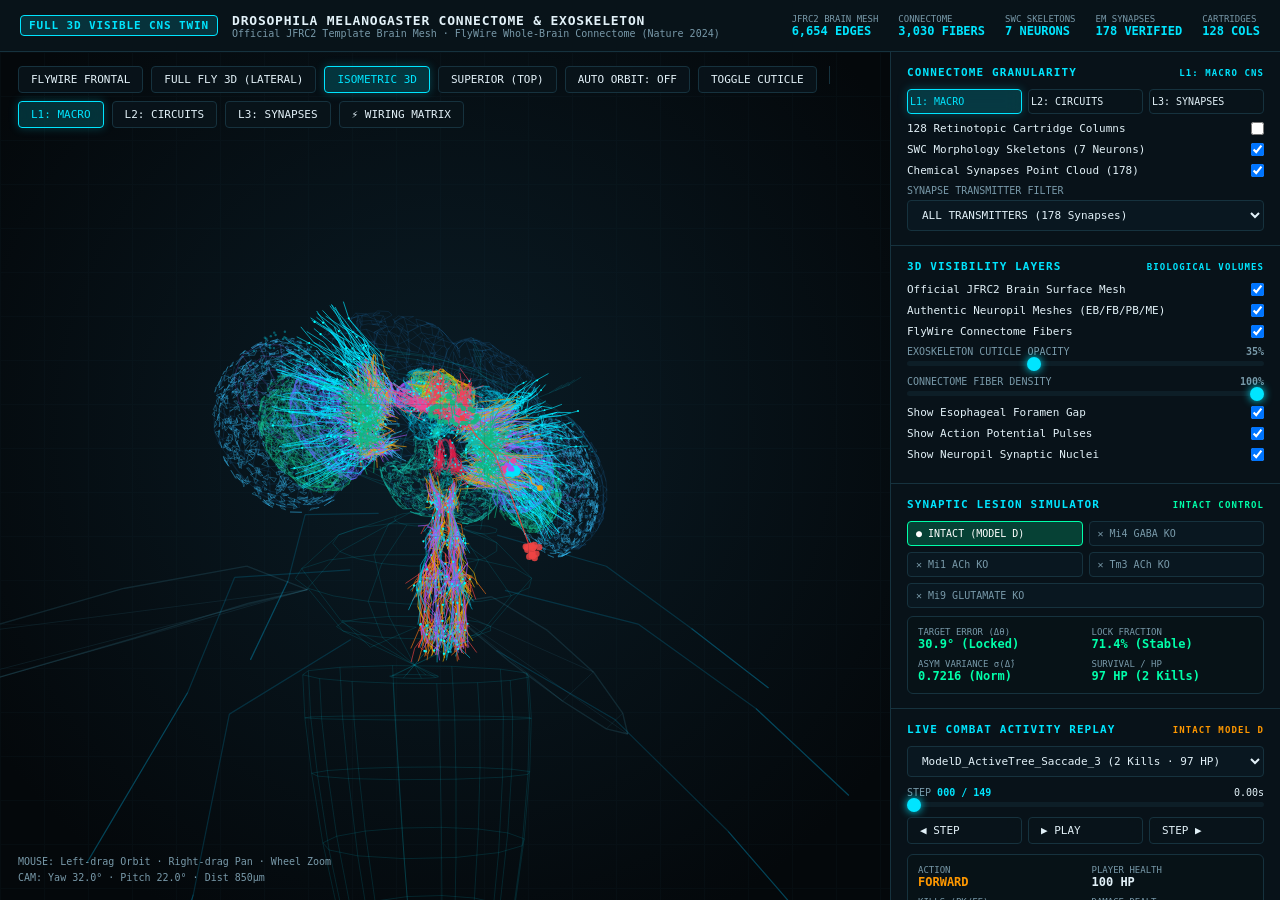
==== web/fly_3d_visible_nervous_system.html @ 482d0103 "feat: FlyDoom - Neuromorphic Drosophila Connectome Twin Playing DOOM - Closed-loop embodiment of an " ====
<!DOCTYPE html>
<html lang="en">
<head>
  <meta charset="UTF-8">
  <meta name="viewport" content="width=device-width, initial-scale=1.0">
  <title>Full 3D Visible Drosophila Nervous System & Connectome Twin</title>
  <style>
    :root {
      --bg: #050a0e;
      --panel-bg: rgba(9, 20, 27, 0.92);
      --border: #16323e;
      --border-glow: #245062;
      --cyan: #00e5ff;
      --cyan-dim: rgba(0, 229, 255, 0.15);
      --amber: #ff9800;
      --green: #00ffaa;
      --purple: #c084fc;
      --red: #ff3366;
      --text: #e2f1f8;
      --text-muted: #7899a9;
      --font-mono: ui-monospace, SFMono-Regular, Menlo, Monaco, Consolas, monospace;
    }
    * { box-sizing: border-box; margin: 0; padding: 0; user-select: none; }
    body {
      background: var(--bg);
      color: var(--text);
      font-family: var(--font-mono);
      overflow: hidden;
      width: 100vw;
      height: 100vh;
      display: flex;
      flex-direction: column;
    }

    header {
      height: 52px;
      background: #081319;
      border-bottom: 1px solid var(--border);
      display: flex;
      align-items: center;
      justify-content: space-between;
      padding: 0 20px;
      z-index: 30;
    }
    .title-group { display: flex; align-items: center; gap: 14px; }
    .badge {
      background: var(--cyan-dim);
      border: 1px solid var(--cyan);
      color: var(--cyan);
      padding: 3px 8px;
      border-radius: 4px;
      font-size: 11px;
      font-weight: 700;
      letter-spacing: 0.08em;
    }
    .title-text { font-size: 13px; font-weight: 700; letter-spacing: 0.06em; }
    .subtitle-text { font-size: 10px; color: var(--text-muted); }

    .header-chips { display: flex; gap: 20px; font-size: 11px; }
    .chip { display: flex; flex-direction: column; }
    .chip span { font-size: 9px; color: var(--text-muted); }
    .chip strong { font-size: 12px; color: var(--cyan); }

    #container {
      flex: 1;
      position: relative;
      display: flex;
      overflow: hidden;
    }

    #viewport {
      flex: 1;
      position: relative;
      background: radial-gradient(circle at 50% 45%, #0a1c26 0%, #04080b 85%);
    }
    canvas#renderCanvas {
      width: 100%;
      height: 100%;
      display: block;
      cursor: grab;
    }
    canvas#renderCanvas:active { cursor: grabbing; }

    .grid-overlay {
      position: absolute;
      inset: 0;
      pointer-events: none;
      background-image: linear-gradient(var(--border) 1px, transparent 1px),
                        linear-gradient(90deg, var(--border) 1px, transparent 1px);
      background-size: 44px 44px;
      opacity: 0.12;
    }

    .cam-toolbar {
      position: absolute;
      top: 14px;
      left: 18px;
      display: flex;
      flex-wrap: wrap;
      gap: 8px;
      z-index: 20;
    }
    .btn {
      background: var(--panel-bg);
      border: 1px solid var(--border);
      color: var(--text);
      font-family: var(--font-mono);
      font-size: 11px;
      padding: 6px 12px;
      border-radius: 4px;
      cursor: pointer;
      display: flex;
      align-items: center;
      gap: 6px;
      transition: all 0.15s ease;
      backdrop-filter: blur(8px);
    }
    .btn:hover { border-color: var(--cyan); color: var(--cyan); }
    .btn.active {
      background: rgba(0, 229, 255, 0.18);
      border-color: var(--cyan);
      color: var(--cyan);
      box-shadow: 0 0 10px rgba(0, 229, 255, 0.25);
    }

    .cam-coords {
      position: absolute;
      bottom: 14px;
      left: 18px;
      font-size: 10px;
      color: var(--text-muted);
      pointer-events: none;
      line-height: 1.6;
    }

    aside#sidebar {
      width: 390px;
      background: var(--panel-bg);
      border-left: 1px solid var(--border);
      display: flex;
      flex-direction: column;
      backdrop-filter: blur(16px);
      z-index: 25;
      overflow-y: auto;
    }

    .section {
      padding: 14px 16px;
      border-bottom: 1px solid var(--border);
    }
    .sec-title {
      font-size: 11px;
      font-weight: 700;
      color: var(--cyan);
      letter-spacing: 0.1em;
      margin-bottom: 10px;
      display: flex;
      justify-content: space-between;
      align-items: center;
    }

    .layer-row {
      display: flex;
      align-items: center;
      justify-content: space-between;
      margin-bottom: 8px;
      font-size: 11px;
    }
    .slider-row {
      display: flex;
      flex-direction: column;
      gap: 4px;
      margin-bottom: 10px;
      font-size: 11px;
    }
    .slider-row label { display: flex; justify-content: space-between; color: var(--text-muted); font-size: 10px; }
    input[type=range] {
      width: 100%;
      height: 5px;
      -webkit-appearance: none;
      background: #0d1e27;
      border-radius: 3px;
      outline: none;
    }
    input[type=range]::-webkit-slider-thumb {
      -webkit-appearance: none;
      width: 14px;
      height: 14px;
      border-radius: 50%;
      background: var(--cyan);
      box-shadow: 0 0 8px var(--cyan);
      cursor: pointer;
    }

    .select {
      width: 100%;
      background: #091720;
      border: 1px solid var(--border);
      color: var(--text);
      padding: 7px 10px;
      font-family: var(--font-mono);
      font-size: 11px;
      border-radius: 4px;
      outline: none;
      margin-bottom: 10px;
    }

    .telem-grid {
      background: #071217;
      border: 1px solid var(--border);
      border-radius: 6px;
      padding: 10px;
      display: grid;
      grid-template-columns: 1fr 1fr;
      gap: 8px 12px;
      margin-top: 10px;
      font-size: 11px;
    }
    .telem-box { display: flex; flex-direction: column; }
    .telem-box span { font-size: 9px; color: var(--text-muted); }
    .telem-box strong { font-size: 12px; color: var(--text); }
    .telem-box strong.action { color: var(--amber); }
    .telem-box strong.lock { color: var(--green); }

    .btn-row { display: flex; gap: 6px; margin-top: 8px; }

    .stim-grid {
      display: grid;
      grid-template-columns: 1fr 1fr;
      gap: 6px;
      margin-top: 6px;
    }
    .stim-btn {
      background: #091720;
      border: 1px solid var(--border);
      color: var(--text);
      font-family: var(--font-mono);
      font-size: 10px;
      padding: 8px 6px;
      border-radius: 4px;
      cursor: pointer;
      text-align: left;
      transition: all 0.15s;
    }
    .stim-btn:hover { border-color: var(--amber); color: var(--amber); background: rgba(255,152,0,0.1); }

    .insp-box {
      background: #071217;
      border: 1px solid var(--border);
      border-radius: 6px;
      padding: 10px;
      font-size: 11px;
    }
    .insp-line { display: flex; justify-content: space-between; margin-bottom: 4px; }
    .insp-line span { color: var(--text-muted); }
    .insp-line b { color: var(--cyan); }

    .lesion-grid {
      display: grid;
      grid-template-columns: 1fr 1fr;
      gap: 6px;
      margin-top: 6px;
      margin-bottom: 8px;
    }
    .lesion-btn {
      background: #091720;
      border: 1px solid var(--border);
      color: var(--text-muted);
      font-family: var(--font-mono);
      font-size: 10px;
      padding: 6px 8px;
      border-radius: 4px;
      cursor: pointer;
      text-align: left;
      transition: all 0.15s;
    }
    .lesion-btn:hover { border-color: var(--cyan); color: var(--text); }
    .lesion-btn.active {
      border-color: #ff1744;
      color: #fff;
      background: rgba(255, 23, 68, 0.2);
    }
    .lesion-btn.active-intact {
      border-color: #00ffaa;
      color: #fff;
      background: rgba(0, 255, 170, 0.2);
    }

    .vm-legend {
      position: absolute;
      bottom: 45px;
      left: 20px;
      background: rgba(4, 10, 14, 0.92);
      border: 1px solid var(--border);
      border-radius: 6px;
      padding: 8px 12px;
      font-size: 9px;
      display: flex;
      flex-direction: column;
      gap: 5px;
      z-index: 20;
      pointer-events: none;
      box-shadow: 0 4px 16px rgba(0,0,0,0.6);
    }
    .vm-bar {
      width: 190px;
      height: 8px;
      border-radius: 4px;
      background: linear-gradient(to right, #7c3aed, #06b6d4, #f59e0b, #ef4444);
    }
    .vm-labels {
      display: flex;
      justify-content: space-between;
      color: var(--text-muted);
      font-size: 8px;
    }

    #tooltip {
      position: absolute;
      background: rgba(4, 10, 14, 0.95);
      border: 1px solid var(--cyan);
      padding: 6px 10px;
      border-radius: 4px;
      font-size: 10px;
      pointer-events: none;
      display: none;
      z-index: 100;
      box-shadow: 0 4px 16px rgba(0,0,0,0.7);
    }

    /* Connectome Wiring Matrix Modal */
    .wiring-modal {
      position: absolute;
      top: 50%;
      left: 50%;
      transform: translate(-50%, -50%);
      width: min(840px, 94vw);
      max-height: 88vh;
      background: rgba(6, 14, 20, 0.96);
      border: 1px solid var(--cyan);
      border-radius: 8px;
      box-shadow: 0 0 50px rgba(0, 229, 255, 0.3), 0 20px 40px rgba(0, 0, 0, 0.85);
      z-index: 1000;
      display: none;
      flex-direction: column;
      backdrop-filter: blur(16px);
      overflow: hidden;
    }
    .wiring-modal-header {
      padding: 12px 18px;
      border-bottom: 1px solid var(--border);
      display: flex;
      align-items: center;
      justify-content: space-between;
      background: rgba(0, 229, 255, 0.06);
    }
    .wiring-modal-body {
      padding: 16px 20px;
      overflow-y: auto;
      display: flex;
      flex-direction: column;
      gap: 16px;
    }
    .matrix-table {
      width: 100%;
      border-collapse: collapse;
      font-size: 11px;
    }
    .matrix-table th, .matrix-table td {
      border: 1px solid rgba(26, 54, 71, 0.7);
      padding: 7px 6px;
      text-align: center;
    }
    .matrix-table th {
      background: rgba(10, 28, 38, 0.85);
      color: var(--cyan);
      font-weight: 700;
      font-size: 10px;
      letter-spacing: 0.05em;
    }
    .matrix-cell {
      color: var(--text-muted);
      transition: all 0.15s ease;
      user-select: none;
    }
    .matrix-cell.has-synapse {
      cursor: pointer;
      font-weight: 700;
    }
    .matrix-cell.has-synapse:hover {
      background: rgba(0, 229, 255, 0.3) !important;
      transform: scale(1.04);
      box-shadow: 0 0 10px rgba(0, 229, 255, 0.5);
    }
    .cell-ach { background: rgba(0, 229, 255, 0.12); color: #00e5ff; }
    .cell-gaba { background: rgba(168, 85, 247, 0.15); color: #c084fc; }
    .cell-glu { background: rgba(236, 72, 153, 0.15); color: #f472b6; }
    .cell-motor { background: rgba(239, 68, 68, 0.15); color: #f87171; }
    .cell-lesioned {
      background: rgba(239, 68, 68, 0.28) !important;
      color: #ef4444 !important;
      text-decoration: line-through;
      border: 1px dashed #ef4444 !important;
    }
    .signal-flow-container {
      display: flex;
      align-items: center;
      justify-content: space-between;
      gap: 4px;
      overflow-x: auto;
      padding: 6px 0;
    }
    .signal-step {
      flex: 1;
      background: rgba(10, 28, 38, 0.7);
      border: 1px solid var(--border);
      border-radius: 4px;
      padding: 6px 8px;
      display: flex;
      flex-direction: column;
      gap: 2px;
      min-width: 85px;
      font-size: 10px;
    }
    .signal-step.active-flow {
      border-color: var(--cyan);
      box-shadow: 0 0 8px rgba(0, 229, 255, 0.25);
    }
    .step-num { font-size: 8px; color: var(--cyan); font-weight: 700; }
    .step-delay { font-size: 8px; color: var(--green); }
    .step-loc { font-size: 8px; color: var(--text-muted); }
    .signal-arrow { color: var(--text-muted); font-size: 11px; }
  </style>
</head>
<body>

  <header>
    <div class="title-group">
      <span class="badge">FULL 3D VISIBLE CNS TWIN</span>
      <div>
        <div class="title-text">DROSOPHILA MELANOGASTER CONNECTOME & EXOSKELETON</div>
        <div class="subtitle-text">Official JFRC2 Template Brain Mesh · FlyWire Whole-Brain Connectome (Nature 2024)</div>
      </div>
    </div>
    <div class="header-chips">
      <div class="chip"><span>JFRC2 BRAIN MESH</span><strong>6,654 EDGES</strong></div>
      <div class="chip"><span>CONNECTOME</span><strong>3,030 FIBERS</strong></div>
      <div class="chip"><span>SWC SKELETONS</span><strong>7 NEURONS</strong></div>
      <div class="chip"><span>EM SYNAPSES</span><strong>178 VERIFIED</strong></div>
      <div class="chip"><span>CARTRIDGES</span><strong>128 COLS</strong></div>
    </div>
  </header>

  <div id="container">
    <div id="viewport">
      <div class="grid-overlay"></div>
      <canvas id="renderCanvas"></canvas>

      <div class="cam-toolbar">
        <button class="btn" id="btnPresetFlyWire" onclick="setPreset('flywire')">FLYWIRE FRONTAL</button>
        <button class="btn" id="btnPresetFullFly" onclick="setPreset('full_fly')">FULL FLY 3D (LATERAL)</button>
        <button class="btn active" id="btnPresetIso" onclick="setPreset('iso')">ISOMETRIC 3D</button>
        <button class="btn" id="btnPresetTop" onclick="setPreset('top')">SUPERIOR (TOP)</button>
        <button class="btn" id="btnAutoRotate" onclick="toggleAutoRotate()">AUTO ORBIT: OFF</button>
        <button class="btn" id="btnCuticleToggle" onclick="toggleCuticlePreset()">TOGGLE CUTICLE</button>
        <div style="width:1px; height:18px; background:var(--border); margin:0 4px;"></div>
        <button class="btn active" id="btnGranL1" onclick="setGranularity(1)" title="Level 1: Macro CNS Surface & 3,030 Connectome Fibers">L1: MACRO</button>
        <button class="btn" id="btnGranL2" onclick="setGranularity(2)" title="Level 2: 128 Retinotopic Cartridge Columns">L2: CIRCUITS</button>
        <button class="btn" id="btnGranL3" onclick="setGranularity(3)" title="Level 3: Synapse Point Cloud & SWC Neuron Morphologies">L3: SYNAPSES</button>
        <button class="btn" id="btnWiringMatrix" onclick="toggleMatrixModal()" title="View Directed Synaptic Adjacency Matrix & Circuit Wiring">⚡ WIRING MATRIX</button>
      </div>

      <div class="cam-coords">
        <div>MOUSE: Left-drag Orbit · Right-drag Pan · Wheel Zoom</div>
        <div id="readoutCam">CAM: Yaw 32.0° · Pitch 22.0° · Dist 850μm</div>
      </div>

      <div class="vm-legend" id="vmLegend" style="display:none;">
        <div style="color:var(--cyan); font-weight:700; display:flex; justify-content:space-between;">
          <span>MEMBRANE POTENTIAL (Vm)</span>
          <span id="lblVmDynamic" style="color:#06b6d4;">-65 mV (REST)</span>
        </div>
        <div class="vm-bar"></div>
        <div class="vm-labels">
          <span>-75mV Shunt</span>
          <span>-65mV Rest</span>
          <span>-45mV Depol</span>
          <span>-35mV Spike</span>
        </div>
      </div>

      <!-- Connectome Micro-Circuit Wiring Matrix Modal -->
      <div id="wiringMatrixModal" class="wiring-modal">
        <div class="wiring-modal-header">
          <div style="display:flex; align-items:center; gap:10px;">
            <span class="badge" style="background:rgba(0,229,255,0.15); border-color:var(--cyan);">JANELIA MaleCNS v1.0 / FlyWire</span>
            <strong style="font-size:12px; letter-spacing:0.06em; color:var(--text);">SYNAPTIC ADJACENCY MATRIX & CIRCUIT WIRING</strong>
          </div>
          <button class="btn" style="padding:4px 8px; font-size:12px;" onclick="toggleMatrixModal()">✕ CLOSE</button>
        </div>
        <div class="wiring-modal-body">
          <div style="font-size:10px; color:var(--text-muted); line-height:1.5;">
            Directed chemical synapse counts between reconstructed electron microscopy neuron bodies in JFRC2 space.
            Click any active synapse cell to highlight the contact zone and focus the 3D visualizer.
          </div>

          <!-- Adjacency Matrix Table -->
          <div style="overflow-x:auto;">
            <table class="matrix-table" id="synapticAdjacencyTable">
              <thead>
                <tr>
                  <th style="text-align:left; padding-left:10px;">PRE / POST</th>
                  <th>T4a<br><span style="font-size:8px; font-weight:normal; opacity:0.7;">(Motion)</span></th>
                  <th>Mi1<br><span style="font-size:8px; font-weight:normal; opacity:0.7;">(Fast)</span></th>
                  <th>Tm3<br><span style="font-size:8px; font-weight:normal; opacity:0.7;">(Delay)</span></th>
                  <th>Mi4<br><span style="font-size:8px; font-weight:normal; opacity:0.7;">(Shunt)</span></th>
                  <th>Mi9<br><span style="font-size:8px; font-weight:normal; opacity:0.7;">(Offset)</span></th>
                  <th>E-PG<br><span style="font-size:8px; font-weight:normal; opacity:0.7;">(Compass)</span></th>
                  <th>DNpe017<br><span style="font-size:8px; font-weight:normal; opacity:0.7;">(Motor)</span></th>
                </tr>
              </thead>
              <tbody>
                <tr>
                  <th style="text-align:left; padding-left:10px;">Mi1 (Fast Exc)</th>
                  <td class="matrix-cell cell-ach has-synapse" id="cell_Mi1_T4a" onclick="onMatrixCellClick('Mi1', 'T4a', 'ACh')" title="Click to view 48 ACh Synapses">48 ACh</td>
                  <td class="matrix-cell">·</td>
                  <td class="matrix-cell">·</td>
                  <td class="matrix-cell">·</td>
                  <td class="matrix-cell">·</td>
                  <td class="matrix-cell">·</td>
                  <td class="matrix-cell">·</td>
                </tr>
                <tr>
                  <th style="text-align:left; padding-left:10px;">Tm3 (Delay Exc)</th>
                  <td class="matrix-cell cell-ach has-synapse" id="cell_Tm3_T4a" onclick="onMatrixCellClick('Tm3', 'T4a', 'ACh')" title="Click to view 36 ACh Synapses">36 ACh</td>
                  <td class="matrix-cell">·</td>
                  <td class="matrix-cell">·</td>
                  <td class="matrix-cell">·</td>
                  <td class="matrix-cell">·</td>
                  <td class="matrix-cell">·</td>
                  <td class="matrix-cell">·</td>
                </tr>
                <tr>
                  <th style="text-align:left; padding-left:10px;">Mi4 (GABA Shunt)</th>
                  <td class="matrix-cell cell-gaba has-synapse" id="cell_Mi4_T4a" onclick="onMatrixCellClick('Mi4', 'T4a', 'GABA')" title="Click to view 24 GABA Synapses">24 GABA</td>
                  <td class="matrix-cell">·</td>
                  <td class="matrix-cell">·</td>
                  <td class="matrix-cell">·</td>
                  <td class="matrix-cell">·</td>
                  <td class="matrix-cell">·</td>
                  <td class="matrix-cell">·</td>
                </tr>
                <tr>
                  <th style="text-align:left; padding-left:10px;">Mi9 (Glu Offset)</th>
                  <td class="matrix-cell cell-glu has-synapse" id="cell_Mi9_T4a" onclick="onMatrixCellClick('Mi9', 'T4a', 'Glu')" title="Click to view 18 Glu Synapses">18 Glu</td>
                  <td class="matrix-cell">·</td>
                  <td class="matrix-cell">·</td>
                  <td class="matrix-cell">·</td>
                  <td class="matrix-cell">·</td>
                  <td class="matrix-cell">·</td>
                  <td class="matrix-cell">·</td>
                </tr>
                <tr>
                  <th style="text-align:left; padding-left:10px;">T4a (Directional)</th>
                  <td class="matrix-cell">·</td>
                  <td class="matrix-cell">·</td>
                  <td class="matrix-cell">·</td>
                  <td class="matrix-cell">·</td>
                  <td class="matrix-cell">·</td>
                  <td class="matrix-cell cell-ach has-synapse" id="cell_T4a_EPG" onclick="onMatrixCellClick('T4a', 'E-PG', 'ACh')" title="12 Optomotor Fibers into CX Ring">12 ACh</td>
                  <td class="matrix-cell">·</td>
                </tr>
                <tr>
                  <th style="text-align:left; padding-left:10px;">E-PG (CX Compass)</th>
                  <td class="matrix-cell">·</td>
                  <td class="matrix-cell">·</td>
                  <td class="matrix-cell">·</td>
                  <td class="matrix-cell">·</td>
                  <td class="matrix-cell">·</td>
                  <td class="matrix-cell cell-ach has-synapse" id="cell_EPG_PB" onclick="onMatrixCellClick('E-PG', 'PB', 'ACh')" title="20 Glomerular Synapses">20 ACh</td>
                  <td class="matrix-cell cell-motor has-synapse" id="cell_EPG_DN" onclick="onMatrixCellClick('E-PG', 'DNpe017', 'Motor')" title="Descending Motor Steering">8 ACh</td>
                </tr>
                <tr>
                  <th style="text-align:left; padding-left:10px;">DNpe017 (Descending)</th>
                  <td class="matrix-cell">·</td>
                  <td class="matrix-cell">·</td>
                  <td class="matrix-cell">·</td>
                  <td class="matrix-cell">·</td>
                  <td class="matrix-cell">·</td>
                  <td class="matrix-cell">·</td>
                  <td class="matrix-cell cell-motor has-synapse" id="cell_DN_VNC" onclick="onMatrixCellClick('DNpe017', 'VNC', 'Motor')" title="20 Neuromuscular Trigger Synapses">20 NMJ</td>
                </tr>
              </tbody>
            </table>
          </div>

          <!-- Signal Propagation Pipeline & Conduction Latency -->
          <div style="background:rgba(0,0,0,0.45); border:1px solid var(--border); border-radius:6px; padding:12px;">
            <div style="font-size:10px; font-weight:700; color:var(--cyan); margin-bottom:8px; display:flex; justify-content:space-between;">
              <span>MULTI-SCALE SIGNAL PROPAGATION & CONDUCTION LATENCY</span>
              <span style="color:var(--green);">TOTAL SENSORIMOTOR LATENCY: ~28.7 ms</span>
            </div>
            <div class="signal-flow-container">
              <div class="signal-step">
                <span class="step-num">01</span>
                <strong>PHOTONS</strong>
                <span class="step-delay">0.0 ms</span>
                <span class="step-loc">Retina (R1-R6)</span>
              </div>
              <div class="signal-arrow">➔</div>
              <div class="signal-step">
                <span class="step-num">02</span>
                <strong>LAMINA</strong>
                <span class="step-delay">+8.5 ms</span>
                <span class="step-loc">L1 / L2 Monopolar</span>
              </div>
              <div class="signal-arrow">➔</div>
              <div class="signal-step">
                <span class="step-num">03</span>
                <strong>MEDULLA</strong>
                <span class="step-delay">+6.2 ms</span>
                <span class="step-loc">Mi1 / Tm3 / Mi4 / Mi9</span>
              </div>
              <div class="signal-arrow">➔</div>
              <div class="signal-step active-flow">
                <span class="step-num">04</span>
                <strong>T4a ARBOR</strong>
                <span class="step-delay">+2.8 ms</span>
                <span class="step-loc">Vm Multiplicative</span>
              </div>
              <div class="signal-arrow">➔</div>
              <div class="signal-step">
                <span class="step-num">05</span>
                <strong>CX RING</strong>
                <span class="step-delay">+4.2 ms</span>
                <span class="step-loc">E-PG Heading Vector</span>
              </div>
              <div class="signal-arrow">➔</div>
              <div class="signal-step">
                <span class="step-num">06</span>
                <strong>DESCENDING</strong>
                <span class="step-delay">+2.1 ms</span>
                <span class="step-loc">DNpe017 Axon</span>
              </div>
              <div class="signal-arrow">➔</div>
              <div class="signal-step">
                <span class="step-num">07</span>
                <strong>MOTOR</strong>
                <span class="step-delay">+4.9 ms</span>
                <span class="step-loc">VNC T3 Leg / Fire</span>
              </div>
            </div>
          </div>
        </div>
      </div>

      <div id="tooltip"></div>
    </div>

    <aside id="sidebar">
      <div class="section">
        <div class="sec-title">
          <span>CONNECTOME GRANULARITY</span>
          <span style="font-size:9px; color:var(--cyan);" id="lblGranularity">L1: MACRO CNS</span>
        </div>
        <div class="btn-row" style="margin-bottom:8px;">
          <button class="btn active" id="btnSideGranL1" style="flex:1; font-size:10px; padding:6px 2px;" onclick="setGranularity(1)">L1: MACRO</button>
          <button class="btn" id="btnSideGranL2" style="flex:1; font-size:10px; padding:6px 2px;" onclick="setGranularity(2)">L2: CIRCUITS</button>
          <button class="btn" id="btnSideGranL3" style="flex:1; font-size:10px; padding:6px 2px;" onclick="setGranularity(3)">L3: SYNAPSES</button>
        </div>
        <div class="layer-row">
          <span>128 Retinotopic Cartridge Columns</span>
          <input type="checkbox" id="chkCartridges" onchange="state.showCartridges = this.checked">
        </div>
        <div class="layer-row">
          <span>SWC Morphology Skeletons (7 Neurons)</span>
          <input type="checkbox" id="chkSWC" checked onchange="state.showSWC = this.checked">
        </div>
        <div class="layer-row">
          <span>Chemical Synapses Point Cloud (178)</span>
          <input type="checkbox" id="chkSynapses" checked onchange="state.showSynapses = this.checked">
        </div>
        <div class="slider-row" style="margin-top:6px; margin-bottom:0;">
          <label><span>SYNAPSE TRANSMITTER FILTER</span></label>
          <select class="select" id="synapseFilterSel" style="margin-bottom:0;" onchange="onSynapseFilter(this.value)">
            <option value="all">ALL TRANSMITTERS (178 Synapses)</option>
            <option value="ACh">ACh / Acetylcholine (Excitatory · Cyan)</option>
            <option value="GABA">GABA (Inhibitory Shunt · Violet)</option>
            <option value="Glu">Glutamate (Distal Inhibit · Pink)</option>
          </select>
        </div>
      </div>

      <div class="section">
        <div class="sec-title">
          <span>3D VISIBILITY LAYERS</span>
          <span style="font-size:9px; color:var(--cyan);">BIOLOGICAL VOLUMES</span>
        </div>
        <div class="layer-row">
          <span>Official JFRC2 Brain Surface Mesh</span>
          <input type="checkbox" id="chkJFRC2" checked onchange="state.showJFRC2 = this.checked">
        </div>
        <div class="layer-row">
          <span>Authentic Neuropil Meshes (EB/FB/PB/ME)</span>
          <input type="checkbox" id="chkNeuropils" checked onchange="state.showNeuropils = this.checked">
        </div>
        <div class="layer-row">
          <span>FlyWire Connectome Fibers</span>
          <input type="checkbox" id="chkFibers" checked onchange="state.showFibers = this.checked">
        </div>
        <div class="slider-row">
          <label><span>EXOSKELETON CUTICLE OPACITY</span><b id="lblCuticleOp">35%</b></label>
          <input type="range" id="cuticleOpacitySlider" min="0" max="100" value="35" oninput="onCuticleOpacity(this.value)">
        </div>
        <div class="slider-row">
          <label><span>CONNECTOME FIBER DENSITY</span><b id="lblFiberOp">100%</b></label>
          <input type="range" id="fiberDensitySlider" min="10" max="100" value="100" oninput="onFiberDensity(this.value)">
        </div>
        <div class="layer-row">
          <span>Show Esophageal Foramen Gap</span>
          <input type="checkbox" id="chkForamen" checked onchange="state.showForamen = this.checked">
        </div>
        <div class="layer-row">
          <span>Show Action Potential Pulses</span>
          <input type="checkbox" id="chkParticles" checked onchange="state.showParticles = this.checked">
        </div>
        <div class="layer-row">
          <span>Show Neuropil Synaptic Nuclei</span>
          <input type="checkbox" id="chkPoints" checked onchange="state.showPoints = this.checked">
        </div>
      </div>

      <div class="section">
        <div class="sec-title">
          <span>SYNAPTIC LESION SIMULATOR</span>
          <span style="font-size:9px; color:var(--green);" id="lblLesionStatus">INTACT CONTROL</span>
        </div>
        <div class="lesion-grid">
          <button class="lesion-btn active-intact" id="btnLesionIntact" onclick="setLesionMode('intact')">● INTACT (MODEL D)</button>
          <button class="lesion-btn" id="btnLesionMi4" onclick="setLesionMode('Mi4')">✕ Mi4 GABA KO</button>
          <button class="lesion-btn" id="btnLesionMi1" onclick="setLesionMode('Mi1')">✕ Mi1 ACh KO</button>
          <button class="lesion-btn" id="btnLesionTm3" onclick="setLesionMode('Tm3')">✕ Tm3 ACh KO</button>
          <button class="lesion-btn" id="btnLesionMi9" onclick="setLesionMode('Mi9')" style="grid-column: span 2;">✕ Mi9 GLUTAMATE KO</button>
        </div>
        <div class="telem-grid" id="lesionBenchmarkGrid" style="margin-top:4px;">
          <div class="telem-box"><span>TARGET ERROR (Δθ)</span><strong id="lblLesionError" style="color:var(--green);">30.9° (Locked)</strong></div>
          <div class="telem-box"><span>LOCK FRACTION</span><strong id="lblLesionLock" style="color:var(--green);">71.4% (Stable)</strong></div>
          <div class="telem-box"><span>ASYM VARIANCE σ(Δ̂)</span><strong id="lblLesionVariance" style="color:var(--green);">0.7216 (Norm)</strong></div>
          <div class="telem-box"><span>SURVIVAL / HP</span><strong id="lblLesionHealth" style="color:var(--green);">97 HP (2 Kills)</strong></div>
        </div>
      </div>

      <div class="section">
        <div class="sec-title">
          <span>LIVE COMBAT ACTIVITY REPLAY</span>
          <span style="font-size:9px; color:var(--amber);" id="telemCondBadge">INTACT MODEL D</span>
        </div>
        <select class="select" id="episodeSelector" onchange="onEpisodeChange()"></select>

        <div class="slider-row">
          <label><span>STEP <b id="lblStep" style="color:var(--cyan);">000 / 150</b></span><span id="lblTime">0.00s</span></label>
          <input type="range" id="stepSlider" min="0" max="150" value="0" oninput="onScrub(this.value)">
        </div>
        <div class="btn-row">
          <button class="btn" style="flex:1;" onclick="stepDelta(-1)">◀ STEP</button>
          <button class="btn" style="flex:1;" id="btnPlay" onclick="togglePlay()">▶ PLAY</button>
          <button class="btn" style="flex:1;" onclick="stepDelta(1)">STEP ▶</button>
        </div>

        <div class="telem-grid">
          <div class="telem-box"><span>ACTION</span><strong class="action" id="telemAction">FORWARD</strong></div>
          <div class="telem-box"><span>PLAYER HEALTH</span><strong id="telemHealth">100 HP</strong></div>
          <div class="telem-box"><span>KILLS (PK/FF)</span><strong id="telemKills">0 / 0</strong></div>
          <div class="telem-box"><span>DAMAGE DEALT</span><strong id="telemDmg">0.0</strong></div>
          <div class="telem-box"><span>ASYMMETRY (Δ̂)</span><strong id="telemAsym">0.000</strong></div>
          <div class="telem-box"><span>FIRING LOCK</span><strong class="lock" id="telemLock">NO TARGET</strong></div>
        </div>
      </div>

      <div class="section">
        <div class="sec-title">
          <span>ACTIVITY EXCITATION STIMULATOR</span>
          <span style="font-size:9px; color:var(--text-muted);">DIRECT ACTIVATION</span>
        </div>
        <div class="stim-grid">
          <button class="stim-btn" onclick="triggerStim('turn_right')">▶ OPTIC FLOW RIGHT</button>
          <button class="stim-btn" onclick="triggerStim('turn_left')">◀ OPTIC FLOW LEFT</button>
          <button class="stim-btn" onclick="triggerStim('forward')">▲ FORWARD THRUST</button>
          <button class="stim-btn" onclick="triggerStim('door')">⎔ DOOR TOUCH (USE)</button>
          <button class="stim-btn" onclick="triggerStim('fire')">★ COMBAT FIRE BURST</button>
          <button class="stim-btn" onclick="triggerStim('panic')">⚠ THREAT PANIC SHOCK</button>
        </div>
      </div>

      <div class="section">
        <div class="sec-title">
          <span>NEUROPIL INSPECTOR</span>
          <span style="font-size:9px; color:var(--cyan);">BIOLOGICAL ANATOMY</span>
        </div>
        <div class="insp-box">
          <div class="insp-line"><span>COMPARTMENT</span><b id="inspName">Lobula Plate (LP_R)</b></div>
          <div class="insp-line"><span>SYSTEM</span><b id="inspSystem">Optic Lobe (Motion)</b></div>
          <div class="insp-line"><span>CELL TYPES</span><b id="inspCells">T4a-d, T5a-d, LPTC-HS/VS</b></div>
          <div class="insp-line"><span>TRANSMITTERS</span><b id="inspTransmitters">ACh, GABA</b></div>
          <div style="font-size:10px; color:var(--text); line-height:1.4; margin-top:6px; border-top:1px solid var(--border); padding-top:6px;" id="inspRole">
            Terminal integration plate for visual motion columns. Four layers encode cardinal directions; converges on giant LPTC tangential cells.
          </div>
        </div>
      </div>

      <div class="section" id="synapseInspectorSec">
        <div class="sec-title">
          <span>SYNAPSE & MORPHOLOGY INSPECTOR</span>
          <span style="font-size:9px; color:var(--purple);" id="inspSynBadge">EM SYNAPSE</span>
        </div>
        <div class="insp-box">
          <div class="insp-line"><span>CONNECTION</span><b id="inspSynConnection">Mi4 (210101) ➔ T4a</b></div>
          <div class="insp-line"><span>TRANSMITTER</span><b id="inspSynTransmitter" style="color:var(--purple);">GABA (Shunting Inhibitory)</b></div>
          <div class="insp-line"><span>TARGET NEUROPIL</span><b id="inspSynNeuropil">ME_R/LP_R (Right Optic Lobe)</b></div>
          <div class="insp-line"><span>3D COORDINATES</span><b id="inspSynPos">(135.4, -17.5, 35.7) μm</b></div>
          <div class="insp-line"><span>EM CONFIDENCE</span><b id="inspSynConf">97.6% (Weight: 1.00)</b></div>
          <div style="font-size:10px; color:var(--cyan); line-height:1.4; margin-top:6px; border-top:1px solid var(--border); padding-top:6px;" id="inspSynRole">
            Lateral shunting GABAergic synapse from Mi4 columnar neuron onto delayed branch of T4a dendrite, vetoing null-direction visual motion to produce directional selectivity.
          </div>
        </div>
      </div>
    </aside>
  </div>

  <script>
    const DATA = {"anatomy": {"metadata": {"species": "Drosophila melanogaster", "source": "Janelia MaleCNS v1.0 & JRC2018 EM template standards", "total_nodes": 2810, "total_tracts": 795, "dimensions_um": {"width": 540, "height": 380, "depth": 140, "vnc_length": 320}}, "nodes": [{"id": 0, "compartment": "RET_L", "display_name": "Retina (Left)", "system": "visual_sensory", "x": -215.55, "y": -16.16, "z": -17.44, "transmitters": ["ACh", "Histamine"], "cell_types": ["R1-R6", "R7-R8"], "base_color": [0, 190, 255], "active_color": [255, 160, 0], "role": "Photoreception & motion sampling"}, {"id": 1, "compartment": "RET_L", "display_name": "Retina (Left)", "system": "visual_sensory", "x": -211.73, "y": 33.19, "z": 38.74, "transmitters": ["ACh", "Histamine"], "cell_types": ["R1-R6", "R7-R8"], "base_color": [0, 190, 255], "active_color": [255, 160, 0], "role": "Photoreception & motion sampling"}, {"id": 2, "compartment": "RET_L", "display_name": "Retina (Left)", "system": "visual_sensory", "x": -251.68, "y": -30.38, "z": -11.94, "transmitters": ["ACh", "Histamine"], "cell_types": ["R1-R6", "R7-R8"], "base_color": [0, 190, 255], "active_color": [255, 160, 0], "role": "Photoreception & motion sampling"}, {"id": 3, "compartment": "RET_L", "display_name": "Retina (Left)", "system": "visual_sensory", "x": -223.27, "y": 47.31, "z": 50.19, "transmitters": ["ACh", "Histamine"], "cell_types": ["R1-R6", "R7-R8"], "base_color": [0, 190, 255], "active_color": [255, 160, 0], "role": "Photoreception & motion sampling"}, {"id": 4, "compartment": "RET_L", "display_name": "Retina (Left)", "system": "visual_sensory", "x": -237.86, "y": 62.34, "z": 35.37, "transmitters": ["ACh", "Histamine"], "cell_types": ["R1-R6", "R7-R8"], "base_color": [0, 190, 255], "active_color": [255, 160, 0], "role": "Photoreception & motion sampling"}, {"id": 5, "compartment": "RET_L", "display_name": "Retina (Left)", "system": "visual_sensory", "x": -235.68, "y": -50.62, "z": 30.07, "transmitters": ["ACh", "Histamine"], "cell_types": ["R1-R6", "R7-R8"], "base_color": [0, 190, 255], "active_color": [255, 160, 0], "role": "Photoreception & motion sampling"}, {"id": 6, "compartment": "RET_L", "display_name": "Retina (Left)", "system": "visual_sensory", "x": -203.86, "y": -10.42, "z": 31.25, "transmitters": ["ACh", "Histamine"], "cell_types": ["R1-R6", "R7-R8"], "base_color": [0, 190, 255], "active_color": [255, 160, 0], "role": "Photoreception & motion sampling"}, {"id": 7, "compartment": "RET_L", "display_name": "Retina (Left)", "system": "visual_sensory", "x": -242.6, "y": -46.85, "z": 30.55, "transmitters": ["ACh", "Histamine"], "cell_types": ["R1-R6", "R7-R8"], "base_color": [0, 190, 255], "active_color": [255, 160, 0], "role": "Photoreception & motion sampling"}, {"id": 8, "compartment": "RET_L", "display_name": "Retina (Left)", "system": "visual_sensory", "x": -206.98, "y": -1.59, "z": -5.28, "transmitters": ["ACh", "Histamine"], "cell_types": ["R1-R6", "R7-R8"], "base_color": [0, 190, 255], "active_color": [255, 160, 0], "role": "Photoreception & motion sampling"}, {"id": 9, "compartment": "RET_L", "display_name": "Retina (Left)", "system": "visual_sensory", "x": -203.01, "y": 14.22, "z": 8.32, "transmitters": ["ACh", "Histamine"], "cell_types": ["R1-R6", "R7-R8"], "base_color": [0, 190, 255], "active_color": [255, 160, 0], "role": "Photoreception & motion sampling"}, {"id": 10, "compartment": "RET_L", "display_name": "Retina (Left)", "system": "visual_sensory", "x": -212.22, "y": 35.19, "z": 37.51, "transmitters": ["ACh", "Histamine"], "cell_types": ["R1-R6", "R7-R8"], "base_color": [0, 190, 255], "active_color": [255, 160, 0], "role": "Photoreception & motion sampling"}, {"id": 11, "compartment": "RET_L", "display_name": "Retina (Left)", "system": "visual_sensory", "x": -249.93, "y": 43.63, "z": -18.62, "transmitters": ["ACh", "Histamine"], "cell_types": ["R1-R6", "R7-R8"], "base_color": [0, 190, 255], "active_color": [255, 160, 0], "role": "Photoreception & motion sampling"}, {"id": 12, "compartment": "RET_L", "display_name": "Retina (Left)", "system": "visual_sensory", "x": -220.41, "y": -30.26, "z": 44.48, "transmitters": ["ACh", "Histamine"], "cell_types": ["R1-R6", "R7-R8"], "base_color": [0, 190, 255], "active_color": [255, 160, 0], "role": "Photoreception & motion sampling"}, {"id": 13, "compartment": "RET_L", "display_name": "Retina (Left)", "system": "visual_sensory", "x": -209.61, "y": -4.51, "z": 42.19, "transmitters": ["ACh", "Histamine"], "cell_types": ["R1-R6", "R7-R8"], "base_color": [0, 190, 255], "active_color": [255, 160, 0], "role": "Photoreception & motion sampling"}, {"id": 14, "compartment": "RET_L", "display_name": "Retina (Left)", "system": "visual_sensory", "x": -251.85, "y": -22.03, "z": -12.89, "transmitters": ["ACh", "Histamine"], "cell_types": ["R1-R6", "R7-R8"], "base_color": [0, 190, 255], "active_color": [255, 160, 0], "role": "Photoreception & motion sampling"}, {"id": 15, "compartment": "RET_L", "display_name": "Retina (Left)", "system": "visual_sensory", "x": -212.37, "y": 54.41, "z": 29.51, "transmitters": ["ACh", "Histamine"], "cell_types": ["R1-R6", "R7-R8"], "base_color": [0, 190, 255], "active_color": [255, 160, 0], "role": "Photoreception & motion sampling"}, {"id": 16, "compartment": "RET_L", "display_name": "Retina (Left)", "system": "visual_sensory", "x": -204.51, "y": 23.43, "z": 40.07, "transmitters": ["ACh", "Histamine"], "cell_types": ["R1-R6", "R7-R8"], "base_color": [0, 190, 255], "active_color": [255, 160, 0], "role": "Photoreception & motion sampling"}, {"id": 17, "compartment": "RET_L", "display_name": "Retina (Left)", "system": "visual_sensory", "x": -230.28, "y": 55.76, "z": -17.64, "transmitters": ["ACh", "Histamine"], "cell_types": ["R1-R6", "R7-R8"], "base_color": [0, 190, 255], "active_color": [255, 160, 0], "role": "Photoreception & motion sampling"}, {"id": 18, "compartment": "RET_L", "display_name": "Retina (Left)", "system": "visual_sensory", "x": -214.76, "y": 29.99, "z": -12.74, "transmitters": ["ACh", "Histamine"], "cell_types": ["R1-R6", "R7-R8"], "base_color": [0, 190, 255], "active_color": [255, 160, 0], "role": "Photoreception & motion sampling"}, {"id": 19, "compartment": "RET_L", "display_name": "Retina (Left)", "system": "visual_sensory", "x": -234.05, "y": -31.14, "z": 45.58, "transmitters": ["ACh", "Histamine"], "cell_types": ["R1-R6", "R7-R8"], "base_color": [0, 190, 255], "active_color": [255, 160, 0], "role": "Photoreception & motion sampling"}, {"id": 20, "compartment": "RET_L", "display_name": "Retina (Left)", "system": "visual_sensory", "x": -206.49, "y": -22.89, "z": 33.32, "transmitters": ["ACh", "Histamine"], "cell_types": ["R1-R6", "R7-R8"], "base_color": [0, 190, 255], "active_color": [255, 160, 0], "role": "Photoreception & motion sampling"}, {"id": 21, "compartment": "RET_L", "display_name": "Retina (Left)", "system": "visual_sensory", "x": -210.63, "y": -29.38, "z": 31.82, "transmitters": ["ACh", "Histamine"], "cell_types": ["R1-R6", "R7-R8"], "base_color": [0, 190, 255], "active_color": [255, 160, 0], "role": "Photoreception & motion sampling"}, {"id": 22, "compartment": "RET_L", "display_name": "Retina (Left)", "system": "visual_sensory", "x": -241.39, "y": -39.38, "z": -5.9, "transmitters": ["ACh", "Histamine"], "cell_types": ["R1-R6", "R7-R8"], "base_color": [0, 190, 255], "active_color": [255, 160, 0], "role": "Photoreception & motion sampling"}, {"id": 23, "compartment": "RET_L", "display_name": "Retina (Left)", "system": "visual_sensory", "x": -257.38, "y": 44.33, "z": -4.44, "transmitters": ["ACh", "Histamine"], "cell_types": ["R1-R6", "R7-R8"], "base_color": [0, 190, 255], "active_color": [255, 160, 0], "role": "Photoreception & motion sampling"}, {"id": 24, "compartment": "RET_L", "display_name": "Retina (Left)", "system": "visual_sensory", "x": -258.85, "y": -23.82, "z": -9.1, "transmitters": ["ACh", "Histamine"], "cell_types": ["R1-R6", "R7-R8"], "base_color": [0, 190, 255], "active_color": [255, 160, 0], "role": "Photoreception & motion sampling"}, {"id": 25, "compartment": "RET_L", "display_name": "Retina (Left)", "system": "visual_sensory", "x": -223.37, "y": 58.01, "z": -3.96, "transmitters": ["ACh", "Histamine"], "cell_types": ["R1-R6", "R7-R8"], "base_color": [0, 190, 255], "active_color": [255, 160, 0], "role": "Photoreception & motion sampling"}, {"id": 26, "compartment": "RET_L", "display_name": "Retina (Left)", "system": "visual_sensory", "x": -213.88, "y": -23.53, "z": 44.2, "transmitters": ["ACh", "Histamine"], "cell_types": ["R1-R6", "R7-R8"], "base_color": [0, 190, 255], "active_color": [255, 160, 0], "role": "Photoreception & motion sampling"}, {"id": 27, "compartment": "RET_L", "display_name": "Retina (Left)", "system": "visual_sensory", "x": -209.75, "y": 43.19, "z": 27.12, "transmitters": ["ACh", "Histamine"], "cell_types": ["R1-R6", "R7-R8"], "base_color": [0, 190, 255], "active_color": [255, 160, 0], "role": "Photoreception & motion sampling"}, {"id": 28, "compartment": "RET_L", "display_name": "Retina (Left)", "system": "visual_sensory", "x": -214.94, "y": -41.69, "z": 28.97, "transmitters": ["ACh", "Histamine"], "cell_types": ["R1-R6", "R7-R8"], "base_color": [0, 190, 255], "active_color": [255, 160, 0], "role": "Photoreception & motion sampling"}, {"id": 29, "compartment": "RET_L", "display_name": "Retina (Left)", "system": "visual_sensory", "x": -214.91, "y": 40.63, "z": -12.63, "transmitters": ["ACh", "Histamine"], "cell_types": ["R1-R6", "R7-R8"], "base_color": [0, 190, 255], "active_color": [255, 160, 0], "role": "Photoreception & motion sampling"}, {"id": 30, "compartment": "RET_L", "display_name": "Retina (Left)", "system": "visual_sensory", "x": -246.29, "y": -48.53, "z": -1.97, "transmitters": ["ACh", "Histamine"], "cell_types": ["R1-R6", "R7-R8"], "base_color": [0, 190, 255], "active_color": [255, 160, 0], "role": "Photoreception & motion sampling"}, {"id": 31, "compartment": "RET_L", "display_name": "Retina (Left)", "system": "visual_sensory", "x": -205.81, "y": 27.11, "z": -5.33, "transmitters": ["ACh", "Histamine"], "cell_types": ["R1-R6", "R7-R8"], "base_color": [0, 190, 255], "active_color": [255, 160, 0], "role": "Photoreception & motion sampling"}, {"id": 32, "compartment": "RET_L", "display_name": "Retina (Left)", "system": "visual_sensory", "x": -203.07, "y": 16.75, "z": 20.23, "transmitters": ["ACh", "Histamine"], "cell_types": ["R1-R6", "R7-R8"], "base_color": [0, 190, 255], "active_color": [255, 160, 0], "role": "Photoreception & motion sampling"}, {"id": 33, "compartment": "RET_L", "display_name": "Retina (Left)", "system": "visual_sensory", "x": -243.88, "y": -28.68, "z": 47.88, "transmitters": ["ACh", "Histamine"], "cell_types": ["R1-R6", "R7-R8"], "base_color": [0, 190, 255], "active_color": [255, 160, 0], "role": "Photoreception & motion sampling"}, {"id": 34, "compartment": "RET_L", "display_name": "Retina (Left)", "system": "visual_sensory", "x": -212.69, "y": -45.46, "z": 14.28, "transmitters": ["ACh", "Histamine"], "cell_types": ["R1-R6", "R7-R8"], "base_color": [0, 190, 255], "active_color": [255, 160, 0], "role": "Photoreception & motion sampling"}, {"id": 35, "compartment": "RET_L", "display_name": "Retina (Left)", "system": "visual_sensory", "x": -223.97, "y": -53.29, "z": 22.29, "transmitters": ["ACh", "Histamine"], "cell_types": ["R1-R6", "R7-R8"], "base_color": [0, 190, 255], "active_color": [255, 160, 0], "role": "Photoreception & motion sampling"}, {"id": 36, "compartment": "RET_L", "display_name": "Retina (Left)", "system": "visual_sensory", "x": -230.11, "y": -32.75, "z": 43.77, "transmitters": ["ACh", "Histamine"], "cell_types": ["R1-R6", "R7-R8"], "base_color": [0, 190, 255], "active_color": [255, 160, 0], "role": "Photoreception & motion sampling"}, {"id": 37, "compartment": "RET_L", "display_name": "Retina (Left)", "system": "visual_sensory", "x": -238.35, "y": -36.47, "z": -16.65, "transmitters": ["ACh", "Histamine"], "cell_types": ["R1-R6", "R7-R8"], "base_color": [0, 190, 255], "active_color": [255, 160, 0], "role": "Photoreception & motion sampling"}, {"id": 38, "compartment": "RET_L", "display_name": "Retina (Left)", "system": "visual_sensory", "x": -212.9, "y": 42.29, "z": -13.14, "transmitters": ["ACh", "Histamine"], "cell_types": ["R1-R6", "R7-R8"], "base_color": [0, 190, 255], "active_color": [255, 160, 0], "role": "Photoreception & motion sampling"}, {"id": 39, "compartment": "RET_L", "display_name": "Retina (Left)", "system": "visual_sensory", "x": -235.12, "y": -38.12, "z": -13.24, "transmitters": ["ACh", "Histamine"], "cell_types": ["R1-R6", "R7-R8"], "base_color": [0, 190, 255], "active_color": [255, 160, 0], "role": "Photoreception & motion sampling"}, {"id": 40, "compartment": "RET_L", "display_name": "Retina (Left)", "system": "visual_sensory", "x": -234.36, "y": 56.11, "z": -12.44, "transmitters": ["ACh", "Histamine"], "cell_types": ["R1-R6", "R7-R8"], "base_color": [0, 190, 255], "active_color": [255, 160, 0], "role": "Photoreception & motion sampling"}, {"id": 41, "compartment": "RET_L", "display_name": "Retina (Left)", "system": "visual_sensory", "x": -246.49, "y": -41.58, "z": 35.18, "transmitters": ["ACh", "Histamine"], "cell_types": ["R1-R6", "R7-R8"], "base_color": [0, 190, 255], "active_color": [255, 160, 0], "role": "Photoreception & motion sampling"}, {"id": 42, "compartment": "RET_L", "display_name": "Retina (Left)", "system": "visual_sensory", "x": -235.7, "y": 56.31, "z": -9.08, "transmitters": ["ACh", "Histamine"], "cell_types": ["R1-R6", "R7-R8"], "base_color": [0, 190, 255], "active_color": [255, 160, 0], "role": "Photoreception & motion sampling"}, {"id": 43, "compartment": "RET_L", "display_name": "Retina (Left)", "system": "visual_sensory", "x": -201.89, "y": 13.3, "z": 21.16, "transmitters": ["ACh", "Histamine"], "cell_types": ["R1-R6", "R7-R8"], "base_color": [0, 190, 255], "active_color": [255, 160, 0], "role": "Photoreception & motion sampling"}, {"id": 44, "compartment": "RET_L", "display_name": "Retina (Left)", "system": "visual_sensory", "x": -246.98, "y": -52.39, "z": 28.44, "transmitters": ["ACh", "Histamine"], "cell_types": ["R1-R6", "R7-R8"], "base_color": [0, 190, 255], "active_color": [255, 160, 0], "role": "Photoreception & motion sampling"}, {"id": 45, "compartment": "RET_L", "display_name": "Retina (Left)", "system": "visual_sensory", "x": -212.12, "y": -41.88, "z": 13.48, "transmitters": ["ACh", "Histamine"], "cell_types": ["R1-R6", "R7-R8"], "base_color": [0, 190, 255], "active_color": [255, 160, 0], "role": "Photoreception & motion sampling"}, {"id": 46, "compartment": "RET_L", "display_name": "Retina (Left)", "system": "visual_sensory", "x": -216.57, "y": -17.76, "z": -19.75, "transmitters": ["ACh", "Histamine"], "cell_types": ["R1-R6", "R7-R8"], "base_color": [0, 190, 255], "active_color": [255, 160, 0], "role": "Photoreception & motion sampling"}, {"id": 47, "compartment": "RET_L", "display_name": "Retina (Left)", "system": "visual_sensory", "x": -224.2, "y": -49.42, "z": 15.21, "transmitters": ["ACh", "Histamine"], "cell_types": ["R1-R6", "R7-R8"], "base_color": [0, 190, 255], "active_color": [255, 160, 0], "role": "Photoreception & motion sampling"}, {"id": 48, "compartment": "RET_L", "display_name": "Retina (Left)", "system": "visual_sensory", "x": -224.2, "y": -27.38, "z": 47.46, "transmitters": ["ACh", "Histamine"], "cell_types": ["R1-R6", "R7-R8"], "base_color": [0, 190, 255], "active_color": [255, 160, 0], "role": "Photoreception & motion sampling"}, {"id": 49, "compartment": "RET_L", "display_name": "Retina (Left)", "system": "visual_sensory", "x": -212.52, "y": 10.56, "z": 45.03, "transmitters": ["ACh", "Histamine"], "cell_types": ["R1-R6", "R7-R8"], "base_color": [0, 190, 255], "active_color": [255, 160, 0], "role": "Photoreception & motion sampling"}, {"id": 50, "compartment": "RET_L", "display_name": "Retina (Left)", "system": "visual_sensory", "x": -248.53, "y": 57.7, "z": 33.49, "transmitters": ["ACh", "Histamine"], "cell_types": ["R1-R6", "R7-R8"], "base_color": [0, 190, 255], "active_color": [255, 160, 0], "role": "Photoreception & motion sampling"}, {"id": 51, "compartment": "RET_L", "display_name": "Retina (Left)", "system": "visual_sensory", "x": -214.5, "y": 8.0, "z": -16.62, "transmitters": ["ACh", "Histamine"], "cell_types": ["R1-R6", "R7-R8"], "base_color": [0, 190, 255], "active_color": [255, 160, 0], "role": "Photoreception & motion sampling"}, {"id": 52, "compartment": "RET_L", "display_name": "Retina (Left)", "system": "visual_sensory", "x": -215.78, "y": 51.57, "z": -3.87, "transmitters": ["ACh", "Histamine"], "cell_types": ["R1-R6", "R7-R8"], "base_color": [0, 190, 255], "active_color": [255, 160, 0], "role": "Photoreception & motion sampling"}, {"id": 53, "compartment": "RET_L", "display_name": "Retina (Left)", "system": "visual_sensory", "x": -220.7, "y": 68.43, "z": 25.49, "transmitters": ["ACh", "Histamine"], "cell_types": ["R1-R6", "R7-R8"], "base_color": [0, 190, 255], "active_color": [255, 160, 0], "role": "Photoreception & motion sampling"}, {"id": 54, "compartment": "RET_L", "display_name": "Retina (Left)", "system": "visual_sensory", "x": -209.36, "y": 47.51, "z": 12.38, "transmitters": ["ACh", "Histamine"], "cell_types": ["R1-R6", "R7-R8"], "base_color": [0, 190, 255], "active_color": [255, 160, 0], "role": "Photoreception & motion sampling"}, {"id": 55, "compartment": "RET_L", "display_name": "Retina (Left)", "system": "visual_sensory", "x": -238.6, "y": 67.6, "z": 28.09, "transmitters": ["ACh", "Histamine"], "cell_types": ["R1-R6", "R7-R8"], "base_color": [0, 190, 255], "active_color": [255, 160, 0], "role": "Photoreception & motion sampling"}, {"id": 56, "compartment": "RET_L", "display_name": "Retina (Left)", "system": "visual_sensory", "x": -258.96, "y": -38.58, "z": 7.7, "transmitters": ["ACh", "Histamine"], "cell_types": ["R1-R6", "R7-R8"], "base_color": [0, 190, 255], "active_color": [255, 160, 0], "role": "Photoreception & motion sampling"}, {"id": 57, "compartment": "RET_L", "display_name": "Retina (Left)", "system": "visual_sensory", "x": -260.43, "y": -30.4, "z": 14.09, "transmitters": ["ACh", "Histamine"], "cell_types": ["R1-R6", "R7-R8"], "base_color": [0, 190, 255], "active_color": [255, 160, 0], "role": "Photoreception & motion sampling"}, {"id": 58, "compartment": "RET_L", "display_name": "Retina (Left)", "system": "visual_sensory", "x": -212.92, "y": 46.38, "z": 39.72, "transmitters": ["ACh", "Histamine"], "cell_types": ["R1-R6", "R7-R8"], "base_color": [0, 190, 255], "active_color": [255, 160, 0], "role": "Photoreception & motion sampling"}, {"id": 59, "compartment": "RET_L", "display_name": "Retina (Left)", "system": "visual_sensory", "x": -216.06, "y": -12.34, "z": -13.73, "transmitters": ["ACh", "Histamine"], "cell_types": ["R1-R6", "R7-R8"], "base_color": [0, 190, 255], "active_color": [255, 160, 0], "role": "Photoreception & motion sampling"}, {"id": 60, "compartment": "RET_L", "display_name": "Retina (Left)", "system": "visual_sensory", "x": -215.45, "y": -27.0, "z": 44.62, "transmitters": ["ACh", "Histamine"], "cell_types": ["R1-R6", "R7-R8"], "base_color": [0, 190, 255], "active_color": [255, 160, 0], "role": "Photoreception & motion sampling"}, {"id": 61, "compartment": "RET_L", "display_name": "Retina (Left)", "system": "visual_sensory", "x": -245.37, "y": 66.49, "z": 33.82, "transmitters": ["ACh", "Histamine"], "cell_types": ["R1-R6", "R7-R8"], "base_color": [0, 190, 255], "active_color": [255, 160, 0], "role": "Photoreception & motion sampling"}, {"id": 62, "compartment": "RET_L", "display_name": "Retina (Left)", "system": "visual_sensory", "x": -235.83, "y": 74.69, "z": 10.66, "transmitters": ["ACh", "Histamine"], "cell_types": ["R1-R6", "R7-R8"], "base_color": [0, 190, 255], "active_color": [255, 160, 0], "role": "Photoreception & motion sampling"}, {"id": 63, "compartment": "RET_L", "display_name": "Retina (Left)", "system": "visual_sensory", "x": -227.73, "y": -37.78, "z": 45.75, "transmitters": ["ACh", "Histamine"], "cell_types": ["R1-R6", "R7-R8"], "base_color": [0, 190, 255], "active_color": [255, 160, 0], "role": "Photoreception & motion sampling"}, {"id": 64, "compartment": "RET_L", "display_name": "Retina (Left)", "system": "visual_sensory", "x": -249.18, "y": 65.22, "z": 4.94, "transmitters": ["ACh", "Histamine"], "cell_types": ["R1-R6", "R7-R8"], "base_color": [0, 190, 255], "active_color": [255, 160, 0], "role": "Photoreception & motion sampling"}, {"id": 65, "compartment": "RET_L", "display_name": "Retina (Left)", "system": "visual_sensory", "x": -210.26, "y": -33.15, "z": -3.31, "transmitters": ["ACh", "Histamine"], "cell_types": ["R1-R6", "R7-R8"], "base_color": [0, 190, 255], "active_color": [255, 160, 0], "role": "Photoreception & motion sampling"}, {"id": 66, "compartment": "RET_L", "display_name": "Retina (Left)", "system": "visual_sensory", "x": -246.38, "y": 63.26, "z": -6.44, "transmitters": ["ACh", "Histamine"], "cell_types": ["R1-R6", "R7-R8"], "base_color": [0, 190, 255], "active_color": [255, 160, 0], "role": "Photoreception & motion sampling"}, {"id": 67, "compartment": "RET_L", "display_name": "Retina (Left)", "system": "visual_sensory", "x": -249.93, "y": -38.07, "z": 41.39, "transmitters": ["ACh", "Histamine"], "cell_types": ["R1-R6", "R7-R8"], "base_color": [0, 190, 255], "active_color": [255, 160, 0], "role": "Photoreception & motion sampling"}, {"id": 68, "compartment": "RET_L", "display_name": "Retina (Left)", "system": "visual_sensory", "x": -217.98, "y": 28.58, "z": 46.1, "transmitters": ["ACh", "Histamine"], "cell_types": ["R1-R6", "R7-R8"], "base_color": [0, 190, 255], "active_color": [255, 160, 0], "role": "Photoreception & motion sampling"}, {"id": 69, "compartment": "RET_L", "display_name": "Retina (Left)", "system": "visual_sensory", "x": -221.53, "y": 36.69, "z": 46.6, "transmitters": ["ACh", "Histamine"], "cell_types": ["R1-R6", "R7-R8"], "base_color": [0, 190, 255], "active_color": [255, 160, 0], "role": "Photoreception & motion sampling"}, {"id": 70, "compartment": "RET_L", "display_name": "Retina (Left)", "system": "visual_sensory", "x": -202.32, "y": 25.05, "z": -0.09, "transmitters": ["ACh", "Histamine"], "cell_types": ["R1-R6", "R7-R8"], "base_color": [0, 190, 255], "active_color": [255, 160, 0], "role": "Photoreception & motion sampling"}, {"id": 71, "compartment": "RET_L", "display_name": "Retina (Left)", "system": "visual_sensory", "x": -229.3, "y": -46.13, "z": -0.52, "transmitters": ["ACh", "Histamine"], "cell_types": ["R1-R6", "R7-R8"], "base_color": [0, 190, 255], "active_color": [255, 160, 0], "role": "Photoreception & motion sampling"}, {"id": 72, "compartment": "RET_L", "display_name": "Retina (Left)", "system": "visual_sensory", "x": -214.43, "y": -35.61, "z": -4.1, "transmitters": ["ACh", "Histamine"], "cell_types": ["R1-R6", "R7-R8"], "base_color": [0, 190, 255], "active_color": [255, 160, 0], "role": "Photoreception & motion sampling"}, {"id": 73, "compartment": "RET_L", "display_name": "Retina (Left)", "system": "visual_sensory", "x": -241.24, "y": 71.54, "z": 2.68, "transmitters": ["ACh", "Histamine"], "cell_types": ["R1-R6", "R7-R8"], "base_color": [0, 190, 255], "active_color": [255, 160, 0], "role": "Photoreception & motion sampling"}, {"id": 74, "compartment": "RET_L", "display_name": "Retina (Left)", "system": "visual_sensory", "x": -249.89, "y": -43.77, "z": 24.88, "transmitters": ["ACh", "Histamine"], "cell_types": ["R1-R6", "R7-R8"], "base_color": [0, 190, 255], "active_color": [255, 160, 0], "role": "Photoreception & motion sampling"}, {"id": 75, "compartment": "RET_L", "display_name": "Retina (Left)", "system": "visual_sensory", "x": -228.92, "y": -28.37, "z": -16.83, "transmitters": ["ACh", "Histamine"], "cell_types": ["R1-R6", "R7-R8"], "base_color": [0, 190, 255], "active_color": [255, 160, 0], "role": "Photoreception & motion sampling"}, {"id": 76, "compartment": "RET_L", "display_name": "Retina (Left)", "system": "visual_sensory", "x": -248.9, "y": 70.59, "z": 4.33, "transmitters": ["ACh", "Histamine"], "cell_types": ["R1-R6", "R7-R8"], "base_color": [0, 190, 255], "active_color": [255, 160, 0], "role": "Photoreception & motion sampling"}, {"id": 77, "compartment": "RET_L", "display_name": "Retina (Left)", "system": "visual_sensory", "x": -200.26, "y": 10.85, "z": 8.99, "transmitters": ["ACh", "Histamine"], "cell_types": ["R1-R6", "R7-R8"], "base_color": [0, 190, 255], "active_color": [255, 160, 0], "role": "Photoreception & motion sampling"}, {"id": 78, "compartment": "RET_L", "display_name": "Retina (Left)", "system": "visual_sensory", "x": -233.8, "y": -46.99, "z": -1.34, "transmitters": ["ACh", "Histamine"], "cell_types": ["R1-R6", "R7-R8"], "base_color": [0, 190, 255], "active_color": [255, 160, 0], "role": "Photoreception & motion sampling"}, {"id": 79, "compartment": "RET_L", "display_name": "Retina (Left)", "system": "visual_sensory", "x": -258.45, "y": -30.29, "z": 4.32, "transmitters": ["ACh", "Histamine"], "cell_types": ["R1-R6", "R7-R8"], "base_color": [0, 190, 255], "active_color": [255, 160, 0], "role": "Photoreception & motion sampling"}, {"id": 80, "compartment": "RET_L", "display_name": "Retina (Left)", "system": "visual_sensory", "x": -249.75, "y": 46.26, "z": -18.54, "transmitters": ["ACh", "Histamine"], "cell_types": ["R1-R6", "R7-R8"], "base_color": [0, 190, 255], "active_color": [255, 160, 0], "role": "Photoreception & motion sampling"}, {"id": 81, "compartment": "RET_L", "display_name": "Retina (Left)", "system": "visual_sensory", "x": -216.75, "y": -15.7, "z": 50.24, "transmitters": ["ACh", "Histamine"], "cell_types": ["R1-R6", "R7-R8"], "base_color": [0, 190, 255], "active_color": [255, 160, 0], "role": "Photoreception & motion sampling"}, {"id": 82, "compartment": "RET_L", "display_name": "Retina (Left)", "system": "visual_sensory", "x": -212.46, "y": -5.67, "z": -19.48, "transmitters": ["ACh", "Histamine"], "cell_types": ["R1-R6", "R7-R8"], "base_color": [0, 190, 255], "active_color": [255, 160, 0], "role": "Photoreception & motion sampling"}, {"id": 83, "compartment": "RET_L", "display_name": "Retina (Left)", "system": "visual_sensory", "x": -241.46, "y": 67.62, "z": 30.43, "transmitters": ["ACh", "Histamine"], "cell_types": ["R1-R6", "R7-R8"], "base_color": [0, 190, 255], "active_color": [255, 160, 0], "role": "Photoreception & motion sampling"}, {"id": 84, "compartment": "RET_L", "display_name": "Retina (Left)", "system": "visual_sensory", "x": -241.04, "y": 66.58, "z": 28.33, "transmitters": ["ACh", "Histamine"], "cell_types": ["R1-R6", "R7-R8"], "base_color": [0, 190, 255], "active_color": [255, 160, 0], "role": "Photoreception & motion sampling"}, {"id": 85, "compartment": "RET_L", "display_name": "Retina (Left)", "system": "visual_sensory", "x": -211.31, "y": 22.81, "z": -16.46, "transmitters": ["ACh", "Histamine"], "cell_types": ["R1-R6", "R7-R8"], "base_color": [0, 190, 255], "active_color": [255, 160, 0], "role": "Photoreception & motion sampling"}, {"id": 86, "compartment": "RET_L", "display_name": "Retina (Left)", "system": "visual_sensory", "x": -210.62, "y": 26.5, "z": 44.19, "transmitters": ["ACh", "Histamine"], "cell_types": ["R1-R6", "R7-R8"], "base_color": [0, 190, 255], "active_color": [255, 160, 0], "role": "Photoreception & motion sampling"}, {"id": 87, "compartment": "RET_L", "display_name": "Retina (Left)", "system": "visual_sensory", "x": -256.37, "y": 41.73, "z": 41.2, "transmitters": ["ACh", "Histamine"], "cell_types": ["R1-R6", "R7-R8"], "base_color": [0, 190, 255], "active_color": [255, 160, 0], "role": "Photoreception & motion sampling"}, {"id": 88, "compartment": "RET_L", "display_name": "Retina (Left)", "system": "visual_sensory", "x": -245.44, "y": 66.89, "z": -3.83, "transmitters": ["ACh", "Histamine"], "cell_types": ["R1-R6", "R7-R8"], "base_color": [0, 190, 255], "active_color": [255, 160, 0], "role": "Photoreception & motion sampling"}, {"id": 89, "compartment": "RET_L", "display_name": "Retina (Left)", "system": "visual_sensory", "x": -217.78, "y": 61.4, "z": 25.53, "transmitters": ["ACh", "Histamine"], "cell_types": ["R1-R6", "R7-R8"], "base_color": [0, 190, 255], "active_color": [255, 160, 0], "role": "Photoreception & motion sampling"}, {"id": 90, "compartment": "RET_L", "display_name": "Retina (Left)", "system": "visual_sensory", "x": -234.51, "y": 67.21, "z": -9.34, "transmitters": ["ACh", "Histamine"], "cell_types": ["R1-R6", "R7-R8"], "base_color": [0, 190, 255], "active_color": [255, 160, 0], "role": "Photoreception & motion sampling"}, {"id": 91, "compartment": "RET_L", "display_name": "Retina (Left)", "system": "visual_sensory", "x": -252.05, "y": 66.63, "z": 14.11, "transmitters": ["ACh", "Histamine"], "cell_types": ["R1-R6", "R7-R8"], "base_color": [0, 190, 255], "active_color": [255, 160, 0], "role": "Photoreception & motion sampling"}, {"id": 92, "compartment": "RET_L", "display_name": "Retina (Left)", "system": "visual_sensory", "x": -232.51, "y": 74.05, "z": 3.01, "transmitters": ["ACh", "Histamine"], "cell_types": ["R1-R6", "R7-R8"], "base_color": [0, 190, 255], "active_color": [255, 160, 0], "role": "Photoreception & motion sampling"}, {"id": 93, "compartment": "RET_L", "display_name": "Retina (Left)", "system": "visual_sensory", "x": -232.87, "y": 56.6, "z": -12.18, "transmitters": ["ACh", "Histamine"], "cell_types": ["R1-R6", "R7-R8"], "base_color": [0, 190, 255], "active_color": [255, 160, 0], "role": "Photoreception & motion sampling"}, {"id": 94, "compartment": "RET_L", "display_name": "Retina (Left)", "system": "visual_sensory", "x": -214.19, "y": -17.68, "z": 44.2, "transmitters": ["ACh", "Histamine"], "cell_types": ["R1-R6", "R7-R8"], "base_color": [0, 190, 255], "active_color": [255, 160, 0], "role": "Photoreception & motion sampling"}, {"id": 95, "compartment": "RET_L", "display_name": "Retina (Left)", "system": "visual_sensory", "x": -259.38, "y": -37.08, "z": 17.72, "transmitters": ["ACh", "Histamine"], "cell_types": ["R1-R6", "R7-R8"], "base_color": [0, 190, 255], "active_color": [255, 160, 0], "role": "Photoreception & motion sampling"}, {"id": 96, "compartment": "RET_L", "display_name": "Retina (Left)", "system": "visual_sensory", "x": -219.72, "y": -41.79, "z": 8.45, "transmitters": ["ACh", "Histamine"], "cell_types": ["R1-R6", "R7-R8"], "base_color": [0, 190, 255], "active_color": [255, 160, 0], "role": "Photoreception & motion sampling"}, {"id": 97, "compartment": "RET_L", "display_name": "Retina (Left)", "system": "visual_sensory", "x": -254.32, "y": -27.83, "z": -8.24, "transmitters": ["ACh", "Histamine"], "cell_types": ["R1-R6", "R7-R8"], "base_color": [0, 190, 255], "active_color": [255, 160, 0], "role": "Photoreception & motion sampling"}, {"id": 98, "compartment": "RET_L", "display_name": "Retina (Left)", "system": "visual_sensory", "x": -245.97, "y": -54.43, "z": 13.18, "transmitters": ["ACh", "Histamine"], "cell_types": ["R1-R6", "R7-R8"], "base_color": [0, 190, 255], "active_color": [255, 160, 0], "role": "Photoreception & motion sampling"}, {"id": 99, "compartment": "RET_L", "display_name": "Retina (Left)", "system": "visual_sensory", "x": -230.47, "y": -48.19, "z": 6.09, "transmitters": ["ACh", "Histamine"], "cell_types": ["R1-R6", "R7-R8"], "base_color": [0, 190, 255], "active_color": [255, 160, 0], "role": "Photoreception & motion sampling"}, {"id": 100, "compartment": "RET_L", "display_name": "Retina (Left)", "system": "visual_sensory", "x": -257.28, "y": -40.48, "z": 12.53, "transmitters": ["ACh", "Histamine"], "cell_types": ["R1-R6", "R7-R8"], "base_color": [0, 190, 255], "active_color": [255, 160, 0], "role": "Photoreception & motion sampling"}, {"id": 101, "compartment": "RET_L", "display_name": "Retina (Left)", "system": "visual_sensory", "x": -208.43, "y": 50.46, "z": -3.54, "transmitters": ["ACh", "Histamine"], "cell_types": ["R1-R6", "R7-R8"], "base_color": [0, 190, 255], "active_color": [255, 160, 0], "role": "Photoreception & motion sampling"}, {"id": 102, "compartment": "RET_L", "display_name": "Retina (Left)", "system": "visual_sensory", "x": -200.32, "y": 15.25, "z": 29.29, "transmitters": ["ACh", "Histamine"], "cell_types": ["R1-R6", "R7-R8"], "base_color": [0, 190, 255], "active_color": [255, 160, 0], "role": "Photoreception & motion sampling"}, {"id": 103, "compartment": "RET_L", "display_name": "Retina (Left)", "system": "visual_sensory", "x": -221.77, "y": -44.74, "z": 19.45, "transmitters": ["ACh", "Histamine"], "cell_types": ["R1-R6", "R7-R8"], "base_color": [0, 190, 255], "active_color": [255, 160, 0], "role": "Photoreception & motion sampling"}, {"id": 104, "compartment": "RET_L", "display_name": "Retina (Left)", "system": "visual_sensory", "x": -252.35, "y": -20.12, "z": -18.61, "transmitters": ["ACh", "Histamine"], "cell_types": ["R1-R6", "R7-R8"], "base_color": [0, 190, 255], "active_color": [255, 160, 0], "role": "Photoreception & motion sampling"}, {"id": 105, "compartment": "RET_L", "display_name": "Retina (Left)", "system": "visual_sensory", "x": -216.87, "y": 60.35, "z": 21.73, "transmitters": ["ACh", "Histamine"], "cell_types": ["R1-R6", "R7-R8"], "base_color": [0, 190, 255], "active_color": [255, 160, 0], "role": "Photoreception & motion sampling"}, {"id": 106, "compartment": "RET_L", "display_name": "Retina (Left)", "system": "visual_sensory", "x": -239.91, "y": -47.46, "z": 34.03, "transmitters": ["ACh", "Histamine"], "cell_types": ["R1-R6", "R7-R8"], "base_color": [0, 190, 255], "active_color": [255, 160, 0], "role": "Photoreception & motion sampling"}, {"id": 107, "compartment": "RET_L", "display_name": "Retina (Left)", "system": "visual_sensory", "x": -219.71, "y": 62.54, "z": 3.06, "transmitters": ["ACh", "Histamine"], "cell_types": ["R1-R6", "R7-R8"], "base_color": [0, 190, 255], "active_color": [255, 160, 0], "role": "Photoreception & motion sampling"}, {"id": 108, "compartment": "RET_L", "display_name": "Retina (Left)", "system": "visual_sensory", "x": -255.96, "y": 54.42, "z": -3.21, "transmitters": ["ACh", "Histamine"], "cell_types": ["R1-R6", "R7-R8"], "base_color": [0, 190, 255], "active_color": [255, 160, 0], "role": "Photoreception & motion sampling"}, {"id": 109, "compartment": "RET_L", "display_name": "Retina (Left)", "system": "visual_sensory", "x": -206.79, "y": 42.69, "z": 21.03, "transmitters": ["ACh", "Histamine"], "cell_types": ["R1-R6", "R7-R8"], "base_color": [0, 190, 255], "active_color": [255, 160, 0], "role": "Photoreception & motion sampling"}, {"id": 110, "compartment": "RET_L", "display_name": "Retina (Left)", "system": "visual_sensory", "x": -213.55, "y": -24.93, "z": -2.91, "transmitters": ["ACh", "Histamine"], "cell_types": ["R1-R6", "R7-R8"], "base_color": [0, 190, 255], "active_color": [255, 160, 0], "role": "Photoreception & motion sampling"}, {"id": 111, "compartment": "RET_L", "display_name": "Retina (Left)", "system": "visual_sensory", "x": -242.49, "y": -26.79, "z": 44.09, "transmitters": ["ACh", "Histamine"], "cell_types": ["R1-R6", "R7-R8"], "base_color": [0, 190, 255], "active_color": [255, 160, 0], "role": "Photoreception & motion sampling"}, {"id": 112, "compartment": "RET_L", "display_name": "Retina (Left)", "system": "visual_sensory", "x": -241.95, "y": 68.4, "z": -0.52, "transmitters": ["ACh", "Histamine"], "cell_types": ["R1-R6", "R7-R8"], "base_color": [0, 190, 255], "active_color": [255, 160, 0], "role": "Photoreception & motion sampling"}, {"id": 113, "compartment": "RET_L", "display_name": "Retina (Left)", "system": "visual_sensory", "x": -250.24, "y": -48.03, "z": 15.65, "transmitters": ["ACh", "Histamine"], "cell_types": ["R1-R6", "R7-R8"], "base_color": [0, 190, 255], "active_color": [255, 160, 0], "role": "Photoreception & motion sampling"}, {"id": 114, "compartment": "RET_L", "display_name": "Retina (Left)", "system": "visual_sensory", "x": -237.46, "y": -53.03, "z": 20.09, "transmitters": ["ACh", "Histamine"], "cell_types": ["R1-R6", "R7-R8"], "base_color": [0, 190, 255], "active_color": [255, 160, 0], "role": "Photoreception & motion sampling"}, {"id": 115, "compartment": "RET_L", "display_name": "Retina (Left)", "system": "visual_sensory", "x": -208.68, "y": 41.92, "z": 5.29, "transmitters": ["ACh", "Histamine"], "cell_types": ["R1-R6", "R7-R8"], "base_color": [0, 190, 255], "active_color": [255, 160, 0], "role": "Photoreception & motion sampling"}, {"id": 116, "compartment": "RET_L", "display_name": "Retina (Left)", "system": "visual_sensory", "x": -207.38, "y": -27.11, "z": 5.21, "transmitters": ["ACh", "Histamine"], "cell_types": ["R1-R6", "R7-R8"], "base_color": [0, 190, 255], "active_color": [255, 160, 0], "role": "Photoreception & motion sampling"}, {"id": 117, "compartment": "RET_L", "display_name": "Retina (Left)", "system": "visual_sensory", "x": -241.96, "y": 67.07, "z": 3.4, "transmitters": ["ACh", "Histamine"], "cell_types": ["R1-R6", "R7-R8"], "base_color": [0, 190, 255], "active_color": [255, 160, 0], "role": "Photoreception & motion sampling"}, {"id": 118, "compartment": "RET_L", "display_name": "Retina (Left)", "system": "visual_sensory", "x": -252.35, "y": -37.96, "z": 4.81, "transmitters": ["ACh", "Histamine"], "cell_types": ["R1-R6", "R7-R8"], "base_color": [0, 190, 255], "active_color": [255, 160, 0], "role": "Photoreception & motion sampling"}, {"id": 119, "compartment": "RET_L", "display_name": "Retina (Left)", "system": "visual_sensory", "x": -213.18, "y": 28.49, "z": -16.09, "transmitters": ["ACh", "Histamine"], "cell_types": ["R1-R6", "R7-R8"], "base_color": [0, 190, 255], "active_color": [255, 160, 0], "role": "Photoreception & motion sampling"}, {"id": 120, "compartment": "RET_L", "display_name": "Retina (Left)", "system": "visual_sensory", "x": -206.53, "y": -23.03, "z": 3.97, "transmitters": ["ACh", "Histamine"], "cell_types": ["R1-R6", "R7-R8"], "base_color": [0, 190, 255], "active_color": [255, 160, 0], "role": "Photoreception & motion sampling"}, {"id": 121, "compartment": "RET_L", "display_name": "Retina (Left)", "system": "visual_sensory", "x": -212.38, "y": 19.73, "z": -15.21, "transmitters": ["ACh", "Histamine"], "cell_types": ["R1-R6", "R7-R8"], "base_color": [0, 190, 255], "active_color": [255, 160, 0], "role": "Photoreception & motion sampling"}, {"id": 122, "compartment": "RET_L", "display_name": "Retina (Left)", "system": "visual_sensory", "x": -251.4, "y": 42.6, "z": -12.38, "transmitters": ["ACh", "Histamine"], "cell_types": ["R1-R6", "R7-R8"], "base_color": [0, 190, 255], "active_color": [255, 160, 0], "role": "Photoreception & motion sampling"}, {"id": 123, "compartment": "RET_L", "display_name": "Retina (Left)", "system": "visual_sensory", "x": -248.24, "y": -26.11, "z": 41.23, "transmitters": ["ACh", "Histamine"], "cell_types": ["R1-R6", "R7-R8"], "base_color": [0, 190, 255], "active_color": [255, 160, 0], "role": "Photoreception & motion sampling"}, {"id": 124, "compartment": "RET_L", "display_name": "Retina (Left)", "system": "visual_sensory", "x": -248.88, "y": -40.61, "z": 1.9, "transmitters": ["ACh", "Histamine"], "cell_types": ["R1-R6", "R7-R8"], "base_color": [0, 190, 255], "active_color": [255, 160, 0], "role": "Photoreception & motion sampling"}, {"id": 125, "compartment": "RET_L", "display_name": "Retina (Left)", "system": "visual_sensory", "x": -219.15, "y": -27.55, "z": -8.25, "transmitters": ["ACh", "Histamine"], "cell_types": ["R1-R6", "R7-R8"], "base_color": [0, 190, 255], "active_color": [255, 160, 0], "role": "Photoreception & motion sampling"}, {"id": 126, "compartment": "RET_L", "display_name": "Retina (Left)", "system": "visual_sensory", "x": -235.3, "y": 65.67, "z": 30.61, "transmitters": ["ACh", "Histamine"], "cell_types": ["R1-R6", "R7-R8"], "base_color": [0, 190, 255], "active_color": [255, 160, 0], "role": "Photoreception & motion sampling"}, {"id": 127, "compartment": "RET_L", "display_name": "Retina (Left)", "system": "visual_sensory", "x": -215.1, "y": 65.72, "z": 4.37, "transmitters": ["ACh", "Histamine"], "cell_types": ["R1-R6", "R7-R8"], "base_color": [0, 190, 255], "active_color": [255, 160, 0], "role": "Photoreception & motion sampling"}, {"id": 128, "compartment": "RET_L", "display_name": "Retina (Left)", "system": "visual_sensory", "x": -224.18, "y": 58.59, "z": -6.74, "transmitters": ["ACh", "Histamine"], "cell_types": ["R1-R6", "R7-R8"], "base_color": [0, 190, 255], "active_color": [255, 160, 0], "role": "Photoreception & motion sampling"}, {"id": 129, "compartment": "RET_L", "display_name": "Retina (Left)", "system": "visual_sensory", "x": -236.66, "y": -50.45, "z": -4.88, "transmitters": ["ACh", "Histamine"], "cell_types": ["R1-R6", "R7-R8"], "base_color": [0, 190, 255], "active_color": [255, 160, 0], "role": "Photoreception & motion sampling"}, {"id": 130, "compartment": "RET_L", "display_name": "Retina (Left)", "system": "visual_sensory", "x": -261.49, "y": 49.14, "z": 21.68, "transmitters": ["ACh", "Histamine"], "cell_types": ["R1-R6", "R7-R8"], "base_color": [0, 190, 255], "active_color": [255, 160, 0], "role": "Photoreception & motion sampling"}, {"id": 131, "compartment": "RET_L", "display_name": "Retina (Left)", "system": "visual_sensory", "x": -228.52, "y": 75.09, "z": 28.16, "transmitters": ["ACh", "Histamine"], "cell_types": ["R1-R6", "R7-R8"], "base_color": [0, 190, 255], "active_color": [255, 160, 0], "role": "Photoreception & motion sampling"}, {"id": 132, "compartment": "RET_L", "display_name": "Retina (Left)", "system": "visual_sensory", "x": -243.29, "y": 75.01, "z": 20.78, "transmitters": ["ACh", "Histamine"], "cell_types": ["R1-R6", "R7-R8"], "base_color": [0, 190, 255], "active_color": [255, 160, 0], "role": "Photoreception & motion sampling"}, {"id": 133, "compartment": "RET_L", "display_name": "Retina (Left)", "system": "visual_sensory", "x": -227.12, "y": 58.43, "z": 45.16, "transmitters": ["ACh", "Histamine"], "cell_types": ["R1-R6", "R7-R8"], "base_color": [0, 190, 255], "active_color": [255, 160, 0], "role": "Photoreception & motion sampling"}, {"id": 134, "compartment": "RET_L", "display_name": "Retina (Left)", "system": "visual_sensory", "x": -207.14, "y": 11.36, "z": -8.33, "transmitters": ["ACh", "Histamine"], "cell_types": ["R1-R6", "R7-R8"], "base_color": [0, 190, 255], "active_color": [255, 160, 0], "role": "Photoreception & motion sampling"}, {"id": 135, "compartment": "RET_L", "display_name": "Retina (Left)", "system": "visual_sensory", "x": -247.83, "y": 63.31, "z": 22.95, "transmitters": ["ACh", "Histamine"], "cell_types": ["R1-R6", "R7-R8"], "base_color": [0, 190, 255], "active_color": [255, 160, 0], "role": "Photoreception & motion sampling"}, {"id": 136, "compartment": "RET_L", "display_name": "Retina (Left)", "system": "visual_sensory", "x": -246.02, "y": 50.28, "z": 43.14, "transmitters": ["ACh", "Histamine"], "cell_types": ["R1-R6", "R7-R8"], "base_color": [0, 190, 255], "active_color": [255, 160, 0], "role": "Photoreception & motion sampling"}, {"id": 137, "compartment": "RET_L", "display_name": "Retina (Left)", "system": "visual_sensory", "x": -249.98, "y": 43.33, "z": -16.63, "transmitters": ["ACh", "Histamine"], "cell_types": ["R1-R6", "R7-R8"], "base_color": [0, 190, 255], "active_color": [255, 160, 0], "role": "Photoreception & motion sampling"}, {"id": 138, "compartment": "RET_L", "display_name": "Retina (Left)", "system": "visual_sensory", "x": -208.35, "y": 48.32, "z": 18.9, "transmitters": ["ACh", "Histamine"], "cell_types": ["R1-R6", "R7-R8"], "base_color": [0, 190, 255], "active_color": [255, 160, 0], "role": "Photoreception & motion sampling"}, {"id": 139, "compartment": "RET_L", "display_name": "Retina (Left)", "system": "visual_sensory", "x": -212.41, "y": -38.45, "z": 1.16, "transmitters": ["ACh", "Histamine"], "cell_types": ["R1-R6", "R7-R8"], "base_color": [0, 190, 255], "active_color": [255, 160, 0], "role": "Photoreception & motion sampling"}, {"id": 140, "compartment": "RET_L", "display_name": "Retina (Left)", "system": "visual_sensory", "x": -232.06, "y": 61.38, "z": -5.18, "transmitters": ["ACh", "Histamine"], "cell_types": ["R1-R6", "R7-R8"], "base_color": [0, 190, 255], "active_color": [255, 160, 0], "role": "Photoreception & motion sampling"}, {"id": 141, "compartment": "RET_L", "display_name": "Retina (Left)", "system": "visual_sensory", "x": -211.2, "y": 8.77, "z": 46.08, "transmitters": ["ACh", "Histamine"], "cell_types": ["R1-R6", "R7-R8"], "base_color": [0, 190, 255], "active_color": [255, 160, 0], "role": "Photoreception & motion sampling"}, {"id": 142, "compartment": "RET_L", "display_name": "Retina (Left)", "system": "visual_sensory", "x": -210.55, "y": -3.63, "z": -12.11, "transmitters": ["ACh", "Histamine"], "cell_types": ["R1-R6", "R7-R8"], "base_color": [0, 190, 255], "active_color": [255, 160, 0], "role": "Photoreception & motion sampling"}, {"id": 143, "compartment": "RET_L", "display_name": "Retina (Left)", "system": "visual_sensory", "x": -244.93, "y": -39.51, "z": 42.04, "transmitters": ["ACh", "Histamine"], "cell_types": ["R1-R6", "R7-R8"], "base_color": [0, 190, 255], "active_color": [255, 160, 0], "role": "Photoreception & motion sampling"}, {"id": 144, "compartment": "RET_L", "display_name": "Retina (Left)", "system": "visual_sensory", "x": -215.16, "y": 34.69, "z": 41.51, "transmitters": ["ACh", "Histamine"], "cell_types": ["R1-R6", "R7-R8"], "base_color": [0, 190, 255], "active_color": [255, 160, 0], "role": "Photoreception & motion sampling"}, {"id": 145, "compartment": "RET_L", "display_name": "Retina (Left)", "system": "visual_sensory", "x": -221.37, "y": 49.98, "z": 46.58, "transmitters": ["ACh", "Histamine"], "cell_types": ["R1-R6", "R7-R8"], "base_color": [0, 190, 255], "active_color": [255, 160, 0], "role": "Photoreception & motion sampling"}, {"id": 146, "compartment": "RET_L", "display_name": "Retina (Left)", "system": "visual_sensory", "x": -223.24, "y": 46.62, "z": 42.55, "transmitters": ["ACh", "Histamine"], "cell_types": ["R1-R6", "R7-R8"], "base_color": [0, 190, 255], "active_color": [255, 160, 0], "role": "Photoreception & motion sampling"}, {"id": 147, "compartment": "RET_L", "display_name": "Retina (Left)", "system": "visual_sensory", "x": -260.68, "y": 49.48, "z": 24.57, "transmitters": ["ACh", "Histamine"], "cell_types": ["R1-R6", "R7-R8"], "base_color": [0, 190, 255], "active_color": [255, 160, 0], "role": "Photoreception & motion sampling"}, {"id": 148, "compartment": "RET_L", "display_name": "Retina (Left)", "system": "visual_sensory", "x": -235.04, "y": 56.47, "z": -18.53, "transmitters": ["ACh", "Histamine"], "cell_types": ["R1-R6", "R7-R8"], "base_color": [0, 190, 255], "active_color": [255, 160, 0], "role": "Photoreception & motion sampling"}, {"id": 149, "compartment": "RET_L", "display_name": "Retina (Left)", "system": "visual_sensory", "x": -225.66, "y": 66.17, "z": 23.97, "transmitters": ["ACh", "Histamine"], "cell_types": ["R1-R6", "R7-R8"], "base_color": [0, 190, 255], "active_color": [255, 160, 0], "role": "Photoreception & motion sampling"}, {"id": 150, "compartment": "RET_L", "display_name": "Retina (Left)", "system": "visual_sensory", "x": -228.9, "y": 72.57, "z": 10.48, "transmitters": ["ACh", "Histamine"], "cell_types": ["R1-R6", "R7-R8"], "base_color": [0, 190, 255], "active_color": [255, 160, 0], "role": "Photoreception & motion sampling"}, {"id": 151, "compartment": "RET_L", "display_name": "Retina (Left)", "system": "visual_sensory", "x": -246.86, "y": 52.82, "z": 42.81, "transmitters": ["ACh", "Histamine"], "cell_types": ["R1-R6", "R7-R8"], "base_color": [0, 190, 255], "active_color": [255, 160, 0], "role": "Photoreception & motion sampling"}, {"id": 152, "compartment": "RET_L", "display_name": "Retina (Left)", "system": "visual_sensory", "x": -260.21, "y": -27.97, "z": 17.28, "transmitters": ["ACh", "Histamine"], "cell_types": ["R1-R6", "R7-R8"], "base_color": [0, 190, 255], "active_color": [255, 160, 0], "role": "Photoreception & motion sampling"}, {"id": 153, "compartment": "RET_L", "display_name": "Retina (Left)", "system": "visual_sensory", "x": -244.15, "y": -36.88, "z": 43.14, "transmitters": ["ACh", "Histamine"], "cell_types": ["R1-R6", "R7-R8"], "base_color": [0, 190, 255], "active_color": [255, 160, 0], "role": "Photoreception & motion sampling"}, {"id": 154, "compartment": "RET_L", "display_name": "Retina (Left)", "system": "visual_sensory", "x": -222.76, "y": 74.95, "z": 8.0, "transmitters": ["ACh", "Histamine"], "cell_types": ["R1-R6", "R7-R8"], "base_color": [0, 190, 255], "active_color": [255, 160, 0], "role": "Photoreception & motion sampling"}, {"id": 155, "compartment": "RET_L", "display_name": "Retina (Left)", "system": "visual_sensory", "x": -207.3, "y": -27.12, "z": 32.34, "transmitters": ["ACh", "Histamine"], "cell_types": ["R1-R6", "R7-R8"], "base_color": [0, 190, 255], "active_color": [255, 160, 0], "role": "Photoreception & motion sampling"}, {"id": 156, "compartment": "RET_L", "display_name": "Retina (Left)", "system": "visual_sensory", "x": -231.25, "y": -27.68, "z": -14.38, "transmitters": ["ACh", "Histamine"], "cell_types": ["R1-R6", "R7-R8"], "base_color": [0, 190, 255], "active_color": [255, 160, 0], "role": "Photoreception & motion sampling"}, {"id": 157, "compartment": "RET_L", "display_name": "Retina (Left)", "system": "visual_sensory", "x": -252.32, "y": 41.54, "z": 48.58, "transmitters": ["ACh", "Histamine"], "cell_types": ["R1-R6", "R7-R8"], "base_color": [0, 190, 255], "active_color": [255, 160, 0], "role": "Photoreception & motion sampling"}, {"id": 158, "compartment": "RET_L", "display_name": "Retina (Left)", "system": "visual_sensory", "x": -215.61, "y": 15.01, "z": -16.04, "transmitters": ["ACh", "Histamine"], "cell_types": ["R1-R6", "R7-R8"], "base_color": [0, 190, 255], "active_color": [255, 160, 0], "role": "Photoreception & motion sampling"}, {"id": 159, "compartment": "RET_L", "display_name": "Retina (Left)", "system": "visual_sensory", "x": -213.46, "y": 21.01, "z": -17.32, "transmitters": ["ACh", "Histamine"], "cell_types": ["R1-R6", "R7-R8"], "base_color": [0, 190, 255], "active_color": [255, 160, 0], "role": "Photoreception & motion sampling"}, {"id": 160, "compartment": "RET_L", "display_name": "Retina (Left)", "system": "visual_sensory", "x": -209.1, "y": 46.3, "z": 0.1, "transmitters": ["ACh", "Histamine"], "cell_types": ["R1-R6", "R7-R8"], "base_color": [0, 190, 255], "active_color": [255, 160, 0], "role": "Photoreception & motion sampling"}, {"id": 161, "compartment": "RET_L", "display_name": "Retina (Left)", "system": "visual_sensory", "x": -205.38, "y": 50.73, "z": 7.98, "transmitters": ["ACh", "Histamine"], "cell_types": ["R1-R6", "R7-R8"], "base_color": [0, 190, 255], "active_color": [255, 160, 0], "role": "Photoreception & motion sampling"}, {"id": 162, "compartment": "RET_L", "display_name": "Retina (Left)", "system": "visual_sensory", "x": -257.63, "y": -38.09, "z": 32.92, "transmitters": ["ACh", "Histamine"], "cell_types": ["R1-R6", "R7-R8"], "base_color": [0, 190, 255], "active_color": [255, 160, 0], "role": "Photoreception & motion sampling"}, {"id": 163, "compartment": "RET_L", "display_name": "Retina (Left)", "system": "visual_sensory", "x": -248.61, "y": 70.82, "z": 18.54, "transmitters": ["ACh", "Histamine"], "cell_types": ["R1-R6", "R7-R8"], "base_color": [0, 190, 255], "active_color": [255, 160, 0], "role": "Photoreception & motion sampling"}, {"id": 164, "compartment": "RET_L", "display_name": "Retina (Left)", "system": "visual_sensory", "x": -222.31, "y": -38.19, "z": 37.95, "transmitters": ["ACh", "Histamine"], "cell_types": ["R1-R6", "R7-R8"], "base_color": [0, 190, 255], "active_color": [255, 160, 0], "role": "Photoreception & motion sampling"}, {"id": 165, "compartment": "RET_L", "display_name": "Retina (Left)", "system": "visual_sensory", "x": -211.06, "y": -30.04, "z": 8.91, "transmitters": ["ACh", "Histamine"], "cell_types": ["R1-R6", "R7-R8"], "base_color": [0, 190, 255], "active_color": [255, 160, 0], "role": "Photoreception & motion sampling"}, {"id": 166, "compartment": "RET_L", "display_name": "Retina (Left)", "system": "visual_sensory", "x": -251.05, "y": 37.93, "z": -19.09, "transmitters": ["ACh", "Histamine"], "cell_types": ["R1-R6", "R7-R8"], "base_color": [0, 190, 255], "active_color": [255, 160, 0], "role": "Photoreception & motion sampling"}, {"id": 167, "compartment": "RET_L", "display_name": "Retina (Left)", "system": "visual_sensory", "x": -200.98, "y": 21.5, "z": 30.37, "transmitters": ["ACh", "Histamine"], "cell_types": ["R1-R6", "R7-R8"], "base_color": [0, 190, 255], "active_color": [255, 160, 0], "role": "Photoreception & motion sampling"}, {"id": 168, "compartment": "RET_L", "display_name": "Retina (Left)", "system": "visual_sensory", "x": -216.93, "y": 54.49, "z": 41.37, "transmitters": ["ACh", "Histamine"], "cell_types": ["R1-R6", "R7-R8"], "base_color": [0, 190, 255], "active_color": [255, 160, 0], "role": "Photoreception & motion sampling"}, {"id": 169, "compartment": "RET_L", "display_name": "Retina (Left)", "system": "visual_sensory", "x": -236.22, "y": 54.35, "z": -17.36, "transmitters": ["ACh", "Histamine"], "cell_types": ["R1-R6", "R7-R8"], "base_color": [0, 190, 255], "active_color": [255, 160, 0], "role": "Photoreception & motion sampling"}, {"id": 170, "compartment": "RET_L", "display_name": "Retina (Left)", "system": "visual_sensory", "x": -203.71, "y": 46.95, "z": 21.84, "transmitters": ["ACh", "Histamine"], "cell_types": ["R1-R6", "R7-R8"], "base_color": [0, 190, 255], "active_color": [255, 160, 0], "role": "Photoreception & motion sampling"}, {"id": 171, "compartment": "RET_L", "display_name": "Retina (Left)", "system": "visual_sensory", "x": -240.65, "y": 47.72, "z": 44.05, "transmitters": ["ACh", "Histamine"], "cell_types": ["R1-R6", "R7-R8"], "base_color": [0, 190, 255], "active_color": [255, 160, 0], "role": "Photoreception & motion sampling"}, {"id": 172, "compartment": "RET_L", "display_name": "Retina (Left)", "system": "visual_sensory", "x": -209.29, "y": -23.88, "z": -9.82, "transmitters": ["ACh", "Histamine"], "cell_types": ["R1-R6", "R7-R8"], "base_color": [0, 190, 255], "active_color": [255, 160, 0], "role": "Photoreception & motion sampling"}, {"id": 173, "compartment": "RET_L", "display_name": "Retina (Left)", "system": "visual_sensory", "x": -241.29, "y": -51.42, "z": 7.79, "transmitters": ["ACh", "Histamine"], "cell_types": ["R1-R6", "R7-R8"], "base_color": [0, 190, 255], "active_color": [255, 160, 0], "role": "Photoreception & motion sampling"}, {"id": 174, "compartment": "RET_L", "display_name": "Retina (Left)", "system": "visual_sensory", "x": -256.08, "y": 48.37, "z": -11.39, "transmitters": ["ACh", "Histamine"], "cell_types": ["R1-R6", "R7-R8"], "base_color": [0, 190, 255], "active_color": [255, 160, 0], "role": "Photoreception & motion sampling"}, {"id": 175, "compartment": "RET_L", "display_name": "Retina (Left)", "system": "visual_sensory", "x": -201.99, "y": 0.35, "z": 21.41, "transmitters": ["ACh", "Histamine"], "cell_types": ["R1-R6", "R7-R8"], "base_color": [0, 190, 255], "active_color": [255, 160, 0], "role": "Photoreception & motion sampling"}, {"id": 176, "compartment": "RET_L", "display_name": "Retina (Left)", "system": "visual_sensory", "x": -252.48, "y": -31.57, "z": -12.76, "transmitters": ["ACh", "Histamine"], "cell_types": ["R1-R6", "R7-R8"], "base_color": [0, 190, 255], "active_color": [255, 160, 0], "role": "Photoreception & motion sampling"}, {"id": 177, "compartment": "RET_L", "display_name": "Retina (Left)", "system": "visual_sensory", "x": -251.99, "y": 32.81, "z": -18.82, "transmitters": ["ACh", "Histamine"], "cell_types": ["R1-R6", "R7-R8"], "base_color": [0, 190, 255], "active_color": [255, 160, 0], "role": "Photoreception & motion sampling"}, {"id": 178, "compartment": "RET_L", "display_name": "Retina (Left)", "system": "visual_sensory", "x": -229.61, "y": 54.66, "z": -17.71, "transmitters": ["ACh", "Histamine"], "cell_types": ["R1-R6", "R7-R8"], "base_color": [0, 190, 255], "active_color": [255, 160, 0], "role": "Photoreception & motion sampling"}, {"id": 179, "compartment": "RET_L", "display_name": "Retina (Left)", "system": "visual_sensory", "x": -225.25, "y": -47.87, "z": 18.64, "transmitters": ["ACh", "Histamine"], "cell_types": ["R1-R6", "R7-R8"], "base_color": [0, 190, 255], "active_color": [255, 160, 0], "role": "Photoreception & motion sampling"}, {"id": 180, "compartment": "RET_R", "display_name": "Retina (Right)", "system": "visual_sensory", "x": 213.5, "y": 55.95, "z": 7.09, "transmitters": ["ACh", "Histamine"], "cell_types": ["R1-R6", "R7-R8"], "base_color": [0, 190, 255], "active_color": [255, 160, 0], "role": "Photoreception & motion sampling"}, {"id": 181, "compartment": "RET_R", "display_name": "Retina (Right)", "system": "visual_sensory", "x": 256.77, "y": 56.88, "z": 6.02, "transmitters": ["ACh", "Histamine"], "cell_types": ["R1-R6", "R7-R8"], "base_color": [0, 190, 255], "active_color": [255, 160, 0], "role": "Photoreception & motion sampling"}, {"id": 182, "compartment": "RET_R", "display_name": "Retina (Right)", "system": "visual_sensory", "x": 222.86, "y": -47.39, "z": 1.73, "transmitters": ["ACh", "Histamine"], "cell_types": ["R1-R6", "R7-R8"], "base_color": [0, 190, 255], "active_color": [255, 160, 0], "role": "Photoreception & motion sampling"}, {"id": 183, "compartment": "RET_R", "display_name": "Retina (Right)", "system": "visual_sensory", "x": 242.45, "y": 77.01, "z": 13.33, "transmitters": ["ACh", "Histamine"], "cell_types": ["R1-R6", "R7-R8"], "base_color": [0, 190, 255], "active_color": [255, 160, 0], "role": "Photoreception & motion sampling"}, {"id": 184, "compartment": "RET_R", "display_name": "Retina (Right)", "system": "visual_sensory", "x": 270.8, "y": 27.61, "z": 9.94, "transmitters": ["ACh", "Histamine"], "cell_types": ["R1-R6", "R7-R8"], "base_color": [0, 190, 255], "active_color": [255, 160, 0], "role": "Photoreception & motion sampling"}, {"id": 185, "compartment": "RET_R", "display_name": "Retina (Right)", "system": "visual_sensory", "x": 257.15, "y": -11.51, "z": 39.47, "transmitters": ["ACh", "Histamine"], "cell_types": ["R1-R6", "R7-R8"], "base_color": [0, 190, 255], "active_color": [255, 160, 0], "role": "Photoreception & motion sampling"}, {"id": 186, "compartment": "RET_R", "display_name": "Retina (Right)", "system": "visual_sensory", "x": 245.06, "y": 72.49, "z": 5.33, "transmitters": ["ACh", "Histamine"], "cell_types": ["R1-R6", "R7-R8"], "base_color": [0, 190, 255], "active_color": [255, 160, 0], "role": "Photoreception & motion sampling"}, {"id": 187, "compartment": "RET_R", "display_name": "Retina (Right)", "system": "visual_sensory", "x": 238.2, "y": -35.8, "z": 39.27, "transmitters": ["ACh", "Histamine"], "cell_types": ["R1-R6", "R7-R8"], "base_color": [0, 190, 255], "active_color": [255, 160, 0], "role": "Photoreception & motion sampling"}, {"id": 188, "compartment": "RET_R", "display_name": "Retina (Right)", "system": "visual_sensory", "x": 259.88, "y": -32.79, "z": 8.1, "transmitters": ["ACh", "Histamine"], "cell_types": ["R1-R6", "R7-R8"], "base_color": [0, 190, 255], "active_color": [255, 160, 0], "role": "Photoreception & motion sampling"}, {"id": 189, "compartment": "RET_R", "display_name": "Retina (Right)", "system": "visual_sensory", "x": 258.59, "y": -4.13, "z": -13.02, "transmitters": ["ACh", "Histamine"], "cell_types": ["R1-R6", "R7-R8"], "base_color": [0, 190, 255], "active_color": [255, 160, 0], "role": "Photoreception & motion sampling"}, {"id": 190, "compartment": "RET_R", "display_name": "Retina (Right)", "system": "visual_sensory", "x": 264.66, "y": 13.85, "z": -5.85, "transmitters": ["ACh", "Histamine"], "cell_types": ["R1-R6", "R7-R8"], "base_color": [0, 190, 255], "active_color": [255, 160, 0], "role": "Photoreception & motion sampling"}, {"id": 191, "compartment": "RET_R", "display_name": "Retina (Right)", "system": "visual_sensory", "x": 258.91, "y": 41.03, "z": -13.19, "transmitters": ["ACh", "Histamine"], "cell_types": ["R1-R6", "R7-R8"], "base_color": [0, 190, 255], "active_color": [255, 160, 0], "role": "Photoreception & motion sampling"}, {"id": 192, "compartment": "RET_R", "display_name": "Retina (Right)", "system": "visual_sensory", "x": 230.09, "y": -33.94, "z": -14.94, "transmitters": ["ACh", "Histamine"], "cell_types": ["R1-R6", "R7-R8"], "base_color": [0, 190, 255], "active_color": [255, 160, 0], "role": "Photoreception & motion sampling"}, {"id": 193, "compartment": "RET_R", "display_name": "Retina (Right)", "system": "visual_sensory", "x": 248.15, "y": -55.23, "z": 18.45, "transmitters": ["ACh", "Histamine"], "cell_types": ["R1-R6", "R7-R8"], "base_color": [0, 190, 255], "active_color": [255, 160, 0], "role": "Photoreception & motion sampling"}, {"id": 194, "compartment": "RET_R", "display_name": "Retina (Right)", "system": "visual_sensory", "x": 269.03, "y": 7.67, "z": 28.49, "transmitters": ["ACh", "Histamine"], "cell_types": ["R1-R6", "R7-R8"], "base_color": [0, 190, 255], "active_color": [255, 160, 0], "role": "Photoreception & motion sampling"}, {"id": 195, "compartment": "RET_R", "display_name": "Retina (Right)", "system": "visual_sensory", "x": 241.02, "y": -30.94, "z": 43.05, "transmitters": ["ACh", "Histamine"], "cell_types": ["R1-R6", "R7-R8"], "base_color": [0, 190, 255], "active_color": [255, 160, 0], "role": "Photoreception & motion sampling"}, {"id": 196, "compartment": "RET_R", "display_name": "Retina (Right)", "system": "visual_sensory", "x": 227.28, "y": -36.16, "z": 38.91, "transmitters": ["ACh", "Histamine"], "cell_types": ["R1-R6", "R7-R8"], "base_color": [0, 190, 255], "active_color": [255, 160, 0], "role": "Photoreception & motion sampling"}, {"id": 197, "compartment": "RET_R", "display_name": "Retina (Right)", "system": "visual_sensory", "x": 256.49, "y": 43.9, "z": 37.9, "transmitters": ["ACh", "Histamine"], "cell_types": ["R1-R6", "R7-R8"], "base_color": [0, 190, 255], "active_color": [255, 160, 0], "role": "Photoreception & motion sampling"}, {"id": 198, "compartment": "RET_R", "display_name": "Retina (Right)", "system": "visual_sensory", "x": 220.17, "y": 70.56, "z": 17.1, "transmitters": ["ACh", "Histamine"], "cell_types": ["R1-R6", "R7-R8"], "base_color": [0, 190, 255], "active_color": [255, 160, 0], "role": "Photoreception & motion sampling"}, {"id": 199, "compartment": "RET_R", "display_name": "Retina (Right)", "system": "visual_sensory", "x": 232.93, "y": -39.98, "z": 36.11, "transmitters": ["ACh", "Histamine"], "cell_types": ["R1-R6", "R7-R8"], "base_color": [0, 190, 255], "active_color": [255, 160, 0], "role": "Photoreception & motion sampling"}, {"id": 200, "compartment": "RET_R", "display_name": "Retina (Right)", "system": "visual_sensory", "x": 232.16, "y": -45.85, "z": 30.99, "transmitters": ["ACh", "Histamine"], "cell_types": ["R1-R6", "R7-R8"], "base_color": [0, 190, 255], "active_color": [255, 160, 0], "role": "Photoreception & motion sampling"}, {"id": 201, "compartment": "RET_R", "display_name": "Retina (Right)", "system": "visual_sensory", "x": 222.44, "y": -32.71, "z": 42.12, "transmitters": ["ACh", "Histamine"], "cell_types": ["R1-R6", "R7-R8"], "base_color": [0, 190, 255], "active_color": [255, 160, 0], "role": "Photoreception & motion sampling"}, {"id": 202, "compartment": "RET_R", "display_name": "Retina (Right)", "system": "visual_sensory", "x": 238.22, "y": -52.4, "z": 25.54, "transmitters": ["ACh", "Histamine"], "cell_types": ["R1-R6", "R7-R8"], "base_color": [0, 190, 255], "active_color": [255, 160, 0], "role": "Photoreception & motion sampling"}, {"id": 203, "compartment": "RET_R", "display_name": "Retina (Right)", "system": "visual_sensory", "x": 248.71, "y": 45.86, "z": 48.31, "transmitters": ["ACh", "Histamine"], "cell_types": ["R1-R6", "R7-R8"], "base_color": [0, 190, 255], "active_color": [255, 160, 0], "role": "Photoreception & motion sampling"}, {"id": 204, "compartment": "RET_R", "display_name": "Retina (Right)", "system": "visual_sensory", "x": 256.04, "y": 39.03, "z": 46.31, "transmitters": ["ACh", "Histamine"], "cell_types": ["R1-R6", "R7-R8"], "base_color": [0, 190, 255], "active_color": [255, 160, 0], "role": "Photoreception & motion sampling"}, {"id": 205, "compartment": "RET_R", "display_name": "Retina (Right)", "system": "visual_sensory", "x": 223.12, "y": 46.13, "z": 44.53, "transmitters": ["ACh", "Histamine"], "cell_types": ["R1-R6", "R7-R8"], "base_color": [0, 190, 255], "active_color": [255, 160, 0], "role": "Photoreception & motion sampling"}, {"id": 206, "compartment": "RET_R", "display_name": "Retina (Right)", "system": "visual_sensory", "x": 235.94, "y": 64.8, "z": -2.82, "transmitters": ["ACh", "Histamine"], "cell_types": ["R1-R6", "R7-R8"], "base_color": [0, 190, 255], "active_color": [255, 160, 0], "role": "Photoreception & motion sampling"}, {"id": 207, "compartment": "RET_R", "display_name": "Retina (Right)", "system": "visual_sensory", "x": 238.73, "y": -52.29, "z": 25.04, "transmitters": ["ACh", "Histamine"], "cell_types": ["R1-R6", "R7-R8"], "base_color": [0, 190, 255], "active_color": [255, 160, 0], "role": "Photoreception & motion sampling"}, {"id": 208, "compartment": "RET_R", "display_name": "Retina (Right)", "system": "visual_sensory", "x": 263.06, "y": 44.95, "z": 25.12, "transmitters": ["ACh", "Histamine"], "cell_types": ["R1-R6", "R7-R8"], "base_color": [0, 190, 255], "active_color": [255, 160, 0], "role": "Photoreception & motion sampling"}, {"id": 209, "compartment": "RET_R", "display_name": "Retina (Right)", "system": "visual_sensory", "x": 241.96, "y": 47.8, "z": 45.62, "transmitters": ["ACh", "Histamine"], "cell_types": ["R1-R6", "R7-R8"], "base_color": [0, 190, 255], "active_color": [255, 160, 0], "role": "Photoreception & motion sampling"}, {"id": 210, "compartment": "RET_R", "display_name": "Retina (Right)", "system": "visual_sensory", "x": 247.37, "y": 51.89, "z": -13.27, "transmitters": ["ACh", "Histamine"], "cell_types": ["R1-R6", "R7-R8"], "base_color": [0, 190, 255], "active_color": [255, 160, 0], "role": "Photoreception & motion sampling"}, {"id": 211, "compartment": "RET_R", "display_name": "Retina (Right)", "system": "visual_sensory", "x": 260.39, "y": 17.62, "z": 42.84, "transmitters": ["ACh", "Histamine"], "cell_types": ["R1-R6", "R7-R8"], "base_color": [0, 190, 255], "active_color": [255, 160, 0], "role": "Photoreception & motion sampling"}, {"id": 212, "compartment": "RET_R", "display_name": "Retina (Right)", "system": "visual_sensory", "x": 264.52, "y": 19.0, "z": 33.7, "transmitters": ["ACh", "Histamine"], "cell_types": ["R1-R6", "R7-R8"], "base_color": [0, 190, 255], "active_color": [255, 160, 0], "role": "Photoreception & motion sampling"}, {"id": 213, "compartment": "RET_R", "display_name": "Retina (Right)", "system": "visual_sensory", "x": 252.21, "y": -12.48, "z": 46.78, "transmitters": ["ACh", "Histamine"], "cell_types": ["R1-R6", "R7-R8"], "base_color": [0, 190, 255], "active_color": [255, 160, 0], "role": "Photoreception & motion sampling"}, {"id": 214, "compartment": "RET_R", "display_name": "Retina (Right)", "system": "visual_sensory", "x": 238.75, "y": -47.16, "z": 27.48, "transmitters": ["ACh", "Histamine"], "cell_types": ["R1-R6", "R7-R8"], "base_color": [0, 190, 255], "active_color": [255, 160, 0], "role": "Photoreception & motion sampling"}, {"id": 215, "compartment": "RET_R", "display_name": "Retina (Right)", "system": "visual_sensory", "x": 221.39, "y": 70.62, "z": 7.48, "transmitters": ["ACh", "Histamine"], "cell_types": ["R1-R6", "R7-R8"], "base_color": [0, 190, 255], "active_color": [255, 160, 0], "role": "Photoreception & motion sampling"}, {"id": 216, "compartment": "RET_R", "display_name": "Retina (Right)", "system": "visual_sensory", "x": 238.84, "y": 70.0, "z": 15.11, "transmitters": ["ACh", "Histamine"], "cell_types": ["R1-R6", "R7-R8"], "base_color": [0, 190, 255], "active_color": [255, 160, 0], "role": "Photoreception & motion sampling"}, {"id": 217, "compartment": "RET_R", "display_name": "Retina (Right)", "system": "visual_sensory", "x": 270.43, "y": 22.32, "z": 7.95, "transmitters": ["ACh", "Histamine"], "cell_types": ["R1-R6", "R7-R8"], "base_color": [0, 190, 255], "active_color": [255, 160, 0], "role": "Photoreception & motion sampling"}, {"id": 218, "compartment": "RET_R", "display_name": "Retina (Right)", "system": "visual_sensory", "x": 259.38, "y": -6.07, "z": 40.94, "transmitters": ["ACh", "Histamine"], "cell_types": ["R1-R6", "R7-R8"], "base_color": [0, 190, 255], "active_color": [255, 160, 0], "role": "Photoreception & motion sampling"}, {"id": 219, "compartment": "RET_R", "display_name": "Retina (Right)", "system": "visual_sensory", "x": 261.43, "y": -30.04, "z": 3.57, "transmitters": ["ACh", "Histamine"], "cell_types": ["R1-R6", "R7-R8"], "base_color": [0, 190, 255], "active_color": [255, 160, 0], "role": "Photoreception & motion sampling"}, {"id": 220, "compartment": "RET_R", "display_name": "Retina (Right)", "system": "visual_sensory", "x": 251.3, "y": -16.51, "z": -18.61, "transmitters": ["ACh", "Histamine"], "cell_types": ["R1-R6", "R7-R8"], "base_color": [0, 190, 255], "active_color": [255, 160, 0], "role": "Photoreception & motion sampling"}, {"id": 221, "compartment": "RET_R", "display_name": "Retina (Right)", "system": "visual_sensory", "x": 241.0, "y": -33.3, "z": 41.79, "transmitters": ["ACh", "Histamine"], "cell_types": ["R1-R6", "R7-R8"], "base_color": [0, 190, 255], "active_color": [255, 160, 0], "role": "Photoreception & motion sampling"}, {"id": 222, "compartment": "RET_R", "display_name": "Retina (Right)", "system": "visual_sensory", "x": 242.75, "y": -37.2, "z": 38.58, "transmitters": ["ACh", "Histamine"], "cell_types": ["R1-R6", "R7-R8"], "base_color": [0, 190, 255], "active_color": [255, 160, 0], "role": "Photoreception & motion sampling"}, {"id": 223, "compartment": "RET_R", "display_name": "Retina (Right)", "system": "visual_sensory", "x": 249.39, "y": -39.63, "z": 40.59, "transmitters": ["ACh", "Histamine"], "cell_types": ["R1-R6", "R7-R8"], "base_color": [0, 190, 255], "active_color": [255, 160, 0], "role": "Photoreception & motion sampling"}, {"id": 224, "compartment": "RET_R", "display_name": "Retina (Right)", "system": "visual_sensory", "x": 217.23, "y": -44.7, "z": 13.11, "transmitters": ["ACh", "Histamine"], "cell_types": ["R1-R6", "R7-R8"], "base_color": [0, 190, 255], "active_color": [255, 160, 0], "role": "Photoreception & motion sampling"}, {"id": 225, "compartment": "RET_R", "display_name": "Retina (Right)", "system": "visual_sensory", "x": 215.6, "y": 41.14, "z": 42.34, "transmitters": ["ACh", "Histamine"], "cell_types": ["R1-R6", "R7-R8"], "base_color": [0, 190, 255], "active_color": [255, 160, 0], "role": "Photoreception & motion sampling"}, {"id": 226, "compartment": "RET_R", "display_name": "Retina (Right)", "system": "visual_sensory", "x": 214.76, "y": 47.02, "z": -12.82, "transmitters": ["ACh", "Histamine"], "cell_types": ["R1-R6", "R7-R8"], "base_color": [0, 190, 255], "active_color": [255, 160, 0], "role": "Photoreception & motion sampling"}, {"id": 227, "compartment": "RET_R", "display_name": "Retina (Right)", "system": "visual_sensory", "x": 245.18, "y": -40.77, "z": 39.86, "transmitters": ["ACh", "Histamine"], "cell_types": ["R1-R6", "R7-R8"], "base_color": [0, 190, 255], "active_color": [255, 160, 0], "role": "Photoreception & motion sampling"}, {"id": 228, "compartment": "RET_R", "display_name": "Retina (Right)", "system": "visual_sensory", "x": 215.4, "y": 64.21, "z": 10.5, "transmitters": ["ACh", "Histamine"], "cell_types": ["R1-R6", "R7-R8"], "base_color": [0, 190, 255], "active_color": [255, 160, 0], "role": "Photoreception & motion sampling"}, {"id": 229, "compartment": "RET_R", "display_name": "Retina (Right)", "system": "visual_sensory", "x": 248.07, "y": -38.0, "z": -4.22, "transmitters": ["ACh", "Histamine"], "cell_types": ["R1-R6", "R7-R8"], "base_color": [0, 190, 255], "active_color": [255, 160, 0], "role": "Photoreception & motion sampling"}, {"id": 230, "compartment": "RET_R", "display_name": "Retina (Right)", "system": "visual_sensory", "x": 257.03, "y": -39.73, "z": 20.84, "transmitters": ["ACh", "Histamine"], "cell_types": ["R1-R6", "R7-R8"], "base_color": [0, 190, 255], "active_color": [255, 160, 0], "role": "Photoreception & motion sampling"}, {"id": 231, "compartment": "RET_R", "display_name": "Retina (Right)", "system": "visual_sensory", "x": 242.29, "y": -37.42, "z": 43.13, "transmitters": ["ACh", "Histamine"], "cell_types": ["R1-R6", "R7-R8"], "base_color": [0, 190, 255], "active_color": [255, 160, 0], "role": "Photoreception & motion sampling"}, {"id": 232, "compartment": "RET_R", "display_name": "Retina (Right)", "system": "visual_sensory", "x": 250.96, "y": -42.77, "z": 9.01, "transmitters": ["ACh", "Histamine"], "cell_types": ["R1-R6", "R7-R8"], "base_color": [0, 190, 255], "active_color": [255, 160, 0], "role": "Photoreception & motion sampling"}, {"id": 233, "compartment": "RET_R", "display_name": "Retina (Right)", "system": "visual_sensory", "x": 267.39, "y": 4.33, "z": 12.63, "transmitters": ["ACh", "Histamine"], "cell_types": ["R1-R6", "R7-R8"], "base_color": [0, 190, 255], "active_color": [255, 160, 0], "role": "Photoreception & motion sampling"}, {"id": 234, "compartment": "RET_R", "display_name": "Retina (Right)", "system": "visual_sensory", "x": 252.17, "y": -23.99, "z": 39.59, "transmitters": ["ACh", "Histamine"], "cell_types": ["R1-R6", "R7-R8"], "base_color": [0, 190, 255], "active_color": [255, 160, 0], "role": "Photoreception & motion sampling"}, {"id": 235, "compartment": "RET_R", "display_name": "Retina (Right)", "system": "visual_sensory", "x": 207.86, "y": 50.32, "z": 29.37, "transmitters": ["ACh", "Histamine"], "cell_types": ["R1-R6", "R7-R8"], "base_color": [0, 190, 255], "active_color": [255, 160, 0], "role": "Photoreception & motion sampling"}, {"id": 236, "compartment": "RET_R", "display_name": "Retina (Right)", "system": "visual_sensory", "x": 246.43, "y": -49.99, "z": 0.45, "transmitters": ["ACh", "Histamine"], "cell_types": ["R1-R6", "R7-R8"], "base_color": [0, 190, 255], "active_color": [255, 160, 0], "role": "Photoreception & motion sampling"}, {"id": 237, "compartment": "RET_R", "display_name": "Retina (Right)", "system": "visual_sensory", "x": 265.68, "y": 39.47, "z": 17.2, "transmitters": ["ACh", "Histamine"], "cell_types": ["R1-R6", "R7-R8"], "base_color": [0, 190, 255], "active_color": [255, 160, 0], "role": "Photoreception & motion sampling"}, {"id": 238, "compartment": "RET_R", "display_name": "Retina (Right)", "system": "visual_sensory", "x": 253.52, "y": -22.41, "z": -16.75, "transmitters": ["ACh", "Histamine"], "cell_types": ["R1-R6", "R7-R8"], "base_color": [0, 190, 255], "active_color": [255, 160, 0], "role": "Photoreception & motion sampling"}, {"id": 239, "compartment": "RET_R", "display_name": "Retina (Right)", "system": "visual_sensory", "x": 215.78, "y": 46.75, "z": 43.09, "transmitters": ["ACh", "Histamine"], "cell_types": ["R1-R6", "R7-R8"], "base_color": [0, 190, 255], "active_color": [255, 160, 0], "role": "Photoreception & motion sampling"}, {"id": 240, "compartment": "RET_R", "display_name": "Retina (Right)", "system": "visual_sensory", "x": 219.06, "y": 50.05, "z": 36.88, "transmitters": ["ACh", "Histamine"], "cell_types": ["R1-R6", "R7-R8"], "base_color": [0, 190, 255], "active_color": [255, 160, 0], "role": "Photoreception & motion sampling"}, {"id": 241, "compartment": "RET_R", "display_name": "Retina (Right)", "system": "visual_sensory", "x": 247.9, "y": 73.36, "z": 8.85, "transmitters": ["ACh", "Histamine"], "cell_types": ["R1-R6", "R7-R8"], "base_color": [0, 190, 255], "active_color": [255, 160, 0], "role": "Photoreception & motion sampling"}, {"id": 242, "compartment": "RET_R", "display_name": "Retina (Right)", "system": "visual_sensory", "x": 228.25, "y": -40.82, "z": -5.93, "transmitters": ["ACh", "Histamine"], "cell_types": ["R1-R6", "R7-R8"], "base_color": [0, 190, 255], "active_color": [255, 160, 0], "role": "Photoreception & motion sampling"}, {"id": 243, "compartment": "RET_R", "display_name": "Retina (Right)", "system": "visual_sensory", "x": 231.44, "y": -44.48, "z": 40.87, "transmitters": ["ACh", "Histamine"], "cell_types": ["R1-R6", "R7-R8"], "base_color": [0, 190, 255], "active_color": [255, 160, 0], "role": "Photoreception & motion sampling"}, {"id": 244, "compartment": "RET_R", "display_name": "Retina (Right)", "system": "visual_sensory", "x": 258.15, "y": 56.66, "z": 13.23, "transmitters": ["ACh", "Histamine"], "cell_types": ["R1-R6", "R7-R8"], "base_color": [0, 190, 255], "active_color": [255, 160, 0], "role": "Photoreception & motion sampling"}, {"id": 245, "compartment": "RET_R", "display_name": "Retina (Right)", "system": "visual_sensory", "x": 223.43, "y": 73.18, "z": 23.81, "transmitters": ["ACh", "Histamine"], "cell_types": ["R1-R6", "R7-R8"], "base_color": [0, 190, 255], "active_color": [255, 160, 0], "role": "Photoreception & motion sampling"}, {"id": 246, "compartment": "RET_R", "display_name": "Retina (Right)", "system": "visual_sensory", "x": 267.42, "y": -8.86, "z": 24.51, "transmitters": ["ACh", "Histamine"], "cell_types": ["R1-R6", "R7-R8"], "base_color": [0, 190, 255], "active_color": [255, 160, 0], "role": "Photoreception & motion sampling"}, {"id": 247, "compartment": "RET_R", "display_name": "Retina (Right)", "system": "visual_sensory", "x": 252.01, "y": -38.63, "z": -3.74, "transmitters": ["ACh", "Histamine"], "cell_types": ["R1-R6", "R7-R8"], "base_color": [0, 190, 255], "active_color": [255, 160, 0], "role": "Photoreception & motion sampling"}, {"id": 248, "compartment": "RET_R", "display_name": "Retina (Right)", "system": "visual_sensory", "x": 240.61, "y": -35.18, "z": -12.93, "transmitters": ["ACh", "Histamine"], "cell_types": ["R1-R6", "R7-R8"], "base_color": [0, 190, 255], "active_color": [255, 160, 0], "role": "Photoreception & motion sampling"}, {"id": 249, "compartment": "RET_R", "display_name": "Retina (Right)", "system": "visual_sensory", "x": 260.22, "y": 20.34, "z": -14.44, "transmitters": ["ACh", "Histamine"], "cell_types": ["R1-R6", "R7-R8"], "base_color": [0, 190, 255], "active_color": [255, 160, 0], "role": "Photoreception & motion sampling"}, {"id": 250, "compartment": "RET_R", "display_name": "Retina (Right)", "system": "visual_sensory", "x": 226.58, "y": -31.87, "z": -16.33, "transmitters": ["ACh", "Histamine"], "cell_types": ["R1-R6", "R7-R8"], "base_color": [0, 190, 255], "active_color": [255, 160, 0], "role": "Photoreception & motion sampling"}, {"id": 251, "compartment": "RET_R", "display_name": "Retina (Right)", "system": "visual_sensory", "x": 254.33, "y": -28.92, "z": 42.42, "transmitters": ["ACh", "Histamine"], "cell_types": ["R1-R6", "R7-R8"], "base_color": [0, 190, 255], "active_color": [255, 160, 0], "role": "Photoreception & motion sampling"}, {"id": 252, "compartment": "RET_R", "display_name": "Retina (Right)", "system": "visual_sensory", "x": 265.73, "y": 49.02, "z": 12.21, "transmitters": ["ACh", "Histamine"], "cell_types": ["R1-R6", "R7-R8"], "base_color": [0, 190, 255], "active_color": [255, 160, 0], "role": "Photoreception & motion sampling"}, {"id": 253, "compartment": "RET_R", "display_name": "Retina (Right)", "system": "visual_sensory", "x": 238.24, "y": 59.36, "z": 39.63, "transmitters": ["ACh", "Histamine"], "cell_types": ["R1-R6", "R7-R8"], "base_color": [0, 190, 255], "active_color": [255, 160, 0], "role": "Photoreception & motion sampling"}, {"id": 254, "compartment": "RET_R", "display_name": "Retina (Right)", "system": "visual_sensory", "x": 243.79, "y": -41.13, "z": -2.08, "transmitters": ["ACh", "Histamine"], "cell_types": ["R1-R6", "R7-R8"], "base_color": [0, 190, 255], "active_color": [255, 160, 0], "role": "Photoreception & motion sampling"}, {"id": 255, "compartment": "RET_R", "display_name": "Retina (Right)", "system": "visual_sensory", "x": 265.82, "y": 30.81, "z": -5.97, "transmitters": ["ACh", "Histamine"], "cell_types": ["R1-R6", "R7-R8"], "base_color": [0, 190, 255], "active_color": [255, 160, 0], "role": "Photoreception & motion sampling"}, {"id": 256, "compartment": "RET_R", "display_name": "Retina (Right)", "system": "visual_sensory", "x": 253.98, "y": -25.56, "z": -7.2, "transmitters": ["ACh", "Histamine"], "cell_types": ["R1-R6", "R7-R8"], "base_color": [0, 190, 255], "active_color": [255, 160, 0], "role": "Photoreception & motion sampling"}, {"id": 257, "compartment": "RET_R", "display_name": "Retina (Right)", "system": "visual_sensory", "x": 230.52, "y": 57.9, "z": 41.44, "transmitters": ["ACh", "Histamine"], "cell_types": ["R1-R6", "R7-R8"], "base_color": [0, 190, 255], "active_color": [255, 160, 0], "role": "Photoreception & motion sampling"}, {"id": 258, "compartment": "RET_R", "display_name": "Retina (Right)", "system": "visual_sensory", "x": 237.03, "y": 58.77, "z": 39.4, "transmitters": ["ACh", "Histamine"], "cell_types": ["R1-R6", "R7-R8"], "base_color": [0, 190, 255], "active_color": [255, 160, 0], "role": "Photoreception & motion sampling"}, {"id": 259, "compartment": "RET_R", "display_name": "Retina (Right)", "system": "visual_sensory", "x": 249.42, "y": 64.49, "z": -2.16, "transmitters": ["ACh", "Histamine"], "cell_types": ["R1-R6", "R7-R8"], "base_color": [0, 190, 255], "active_color": [255, 160, 0], "role": "Photoreception & motion sampling"}, {"id": 260, "compartment": "RET_R", "display_name": "Retina (Right)", "system": "visual_sensory", "x": 253.87, "y": 61.27, "z": 11.79, "transmitters": ["ACh", "Histamine"], "cell_types": ["R1-R6", "R7-R8"], "base_color": [0, 190, 255], "active_color": [255, 160, 0], "role": "Photoreception & motion sampling"}, {"id": 261, "compartment": "RET_R", "display_name": "Retina (Right)", "system": "visual_sensory", "x": 257.08, "y": -29.89, "z": 40.07, "transmitters": ["ACh", "Histamine"], "cell_types": ["R1-R6", "R7-R8"], "base_color": [0, 190, 255], "active_color": [255, 160, 0], "role": "Photoreception & motion sampling"}, {"id": 262, "compartment": "RET_R", "display_name": "Retina (Right)", "system": "visual_sensory", "x": 266.35, "y": 35.74, "z": 22.69, "transmitters": ["ACh", "Histamine"], "cell_types": ["R1-R6", "R7-R8"], "base_color": [0, 190, 255], "active_color": [255, 160, 0], "role": "Photoreception & motion sampling"}, {"id": 263, "compartment": "RET_R", "display_name": "Retina (Right)", "system": "visual_sensory", "x": 217.26, "y": 50.62, "z": 40.66, "transmitters": ["ACh", "Histamine"], "cell_types": ["R1-R6", "R7-R8"], "base_color": [0, 190, 255], "active_color": [255, 160, 0], "role": "Photoreception & motion sampling"}, {"id": 264, "compartment": "RET_R", "display_name": "Retina (Right)", "system": "visual_sensory", "x": 266.68, "y": 11.73, "z": 7.0, "transmitters": ["ACh", "Histamine"], "cell_types": ["R1-R6", "R7-R8"], "base_color": [0, 190, 255], "active_color": [255, 160, 0], "role": "Photoreception & motion sampling"}, {"id": 265, "compartment": "RET_R", "display_name": "Retina (Right)", "system": "visual_sensory", "x": 227.8, "y": 52.9, "z": -15.6, "transmitters": ["ACh", "Histamine"], "cell_types": ["R1-R6", "R7-R8"], "base_color": [0, 190, 255], "active_color": [255, 160, 0], "role": "Photoreception & motion sampling"}, {"id": 266, "compartment": "RET_R", "display_name": "Retina (Right)", "system": "visual_sensory", "x": 248.97, "y": 49.09, "z": -15.76, "transmitters": ["ACh", "Histamine"], "cell_types": ["R1-R6", "R7-R8"], "base_color": [0, 190, 255], "active_color": [255, 160, 0], "role": "Photoreception & motion sampling"}, {"id": 267, "compartment": "RET_R", "display_name": "Retina (Right)", "system": "visual_sensory", "x": 228.81, "y": -54.19, "z": 8.93, "transmitters": ["ACh", "Histamine"], "cell_types": ["R1-R6", "R7-R8"], "base_color": [0, 190, 255], "active_color": [255, 160, 0], "role": "Photoreception & motion sampling"}, {"id": 268, "compartment": "RET_R", "display_name": "Retina (Right)", "system": "visual_sensory", "x": 266.51, "y": -13.28, "z": -4.21, "transmitters": ["ACh", "Histamine"], "cell_types": ["R1-R6", "R7-R8"], "base_color": [0, 190, 255], "active_color": [255, 160, 0], "role": "Photoreception & motion sampling"}, {"id": 269, "compartment": "RET_R", "display_name": "Retina (Right)", "system": "visual_sensory", "x": 217.34, "y": 60.93, "z": 18.61, "transmitters": ["ACh", "Histamine"], "cell_types": ["R1-R6", "R7-R8"], "base_color": [0, 190, 255], "active_color": [255, 160, 0], "role": "Photoreception & motion sampling"}, {"id": 270, "compartment": "RET_R", "display_name": "Retina (Right)", "system": "visual_sensory", "x": 214.81, "y": 41.62, "z": -8.31, "transmitters": ["ACh", "Histamine"], "cell_types": ["R1-R6", "R7-R8"], "base_color": [0, 190, 255], "active_color": [255, 160, 0], "role": "Photoreception & motion sampling"}, {"id": 271, "compartment": "RET_R", "display_name": "Retina (Right)", "system": "visual_sensory", "x": 221.0, "y": 52.59, "z": -11.81, "transmitters": ["ACh", "Histamine"], "cell_types": ["R1-R6", "R7-R8"], "base_color": [0, 190, 255], "active_color": [255, 160, 0], "role": "Photoreception & motion sampling"}, {"id": 272, "compartment": "RET_R", "display_name": "Retina (Right)", "system": "visual_sensory", "x": 263.71, "y": 36.12, "z": 22.31, "transmitters": ["ACh", "Histamine"], "cell_types": ["R1-R6", "R7-R8"], "base_color": [0, 190, 255], "active_color": [255, 160, 0], "role": "Photoreception & motion sampling"}, {"id": 273, "compartment": "RET_R", "display_name": "Retina (Right)", "system": "visual_sensory", "x": 253.39, "y": -26.92, "z": -5.69, "transmitters": ["ACh", "Histamine"], "cell_types": ["R1-R6", "R7-R8"], "base_color": [0, 190, 255], "active_color": [255, 160, 0], "role": "Photoreception & motion sampling"}, {"id": 274, "compartment": "RET_R", "display_name": "Retina (Right)", "system": "visual_sensory", "x": 258.25, "y": -37.49, "z": 22.99, "transmitters": ["ACh", "Histamine"], "cell_types": ["R1-R6", "R7-R8"], "base_color": [0, 190, 255], "active_color": [255, 160, 0], "role": "Photoreception & motion sampling"}, {"id": 275, "compartment": "RET_R", "display_name": "Retina (Right)", "system": "visual_sensory", "x": 218.12, "y": 61.91, "z": 26.59, "transmitters": ["ACh", "Histamine"], "cell_types": ["R1-R6", "R7-R8"], "base_color": [0, 190, 255], "active_color": [255, 160, 0], "role": "Photoreception & motion sampling"}, {"id": 276, "compartment": "RET_R", "display_name": "Retina (Right)", "system": "visual_sensory", "x": 247.31, "y": 67.28, "z": 18.58, "transmitters": ["ACh", "Histamine"], "cell_types": ["R1-R6", "R7-R8"], "base_color": [0, 190, 255], "active_color": [255, 160, 0], "role": "Photoreception & motion sampling"}, {"id": 277, "compartment": "RET_R", "display_name": "Retina (Right)", "system": "visual_sensory", "x": 260.22, "y": -1.32, "z": 39.71, "transmitters": ["ACh", "Histamine"], "cell_types": ["R1-R6", "R7-R8"], "base_color": [0, 190, 255], "active_color": [255, 160, 0], "role": "Photoreception & motion sampling"}, {"id": 278, "compartment": "RET_R", "display_name": "Retina (Right)", "system": "visual_sensory", "x": 272.08, "y": 9.44, "z": 21.76, "transmitters": ["ACh", "Histamine"], "cell_types": ["R1-R6", "R7-R8"], "base_color": [0, 190, 255], "active_color": [255, 160, 0], "role": "Photoreception & motion sampling"}, {"id": 279, "compartment": "RET_R", "display_name": "Retina (Right)", "system": "visual_sensory", "x": 262.33, "y": -31.7, "z": 8.57, "transmitters": ["ACh", "Histamine"], "cell_types": ["R1-R6", "R7-R8"], "base_color": [0, 190, 255], "active_color": [255, 160, 0], "role": "Photoreception & motion sampling"}, {"id": 280, "compartment": "RET_R", "display_name": "Retina (Right)", "system": "visual_sensory", "x": 210.6, "y": -27.41, "z": 3.03, "transmitters": ["ACh", "Histamine"], "cell_types": ["R1-R6", "R7-R8"], "base_color": [0, 190, 255], "active_color": [255, 160, 0], "role": "Photoreception & motion sampling"}, {"id": 281, "compartment": "RET_R", "display_name": "Retina (Right)", "system": "visual_sensory", "x": 216.43, "y": 46.95, "z": 40.24, "transmitters": ["ACh", "Histamine"], "cell_types": ["R1-R6", "R7-R8"], "base_color": [0, 190, 255], "active_color": [255, 160, 0], "role": "Photoreception & motion sampling"}, {"id": 282, "compartment": "RET_R", "display_name": "Retina (Right)", "system": "visual_sensory", "x": 224.77, "y": -23.43, "z": -18.54, "transmitters": ["ACh", "Histamine"], "cell_types": ["R1-R6", "R7-R8"], "base_color": [0, 190, 255], "active_color": [255, 160, 0], "role": "Photoreception & motion sampling"}, {"id": 283, "compartment": "RET_R", "display_name": "Retina (Right)", "system": "visual_sensory", "x": 257.23, "y": 31.29, "z": 46.55, "transmitters": ["ACh", "Histamine"], "cell_types": ["R1-R6", "R7-R8"], "base_color": [0, 190, 255], "active_color": [255, 160, 0], "role": "Photoreception & motion sampling"}, {"id": 284, "compartment": "RET_R", "display_name": "Retina (Right)", "system": "visual_sensory", "x": 237.75, "y": -34.81, "z": -12.03, "transmitters": ["ACh", "Histamine"], "cell_types": ["R1-R6", "R7-R8"], "base_color": [0, 190, 255], "active_color": [255, 160, 0], "role": "Photoreception & motion sampling"}, {"id": 285, "compartment": "RET_R", "display_name": "Retina (Right)", "system": "visual_sensory", "x": 235.36, "y": -31.38, "z": 46.77, "transmitters": ["ACh", "Histamine"], "cell_types": ["R1-R6", "R7-R8"], "base_color": [0, 190, 255], "active_color": [255, 160, 0], "role": "Photoreception & motion sampling"}, {"id": 286, "compartment": "RET_R", "display_name": "Retina (Right)", "system": "visual_sensory", "x": 258.77, "y": 24.8, "z": 46.75, "transmitters": ["ACh", "Histamine"], "cell_types": ["R1-R6", "R7-R8"], "base_color": [0, 190, 255], "active_color": [255, 160, 0], "role": "Photoreception & motion sampling"}, {"id": 287, "compartment": "RET_R", "display_name": "Retina (Right)", "system": "visual_sensory", "x": 268.82, "y": -4.9, "z": 13.11, "transmitters": ["ACh", "Histamine"], "cell_types": ["R1-R6", "R7-R8"], "base_color": [0, 190, 255], "active_color": [255, 160, 0], "role": "Photoreception & motion sampling"}, {"id": 288, "compartment": "RET_R", "display_name": "Retina (Right)", "system": "visual_sensory", "x": 263.96, "y": -19.06, "z": 10.59, "transmitters": ["ACh", "Histamine"], "cell_types": ["R1-R6", "R7-R8"], "base_color": [0, 190, 255], "active_color": [255, 160, 0], "role": "Photoreception & motion sampling"}, {"id": 289, "compartment": "RET_R", "display_name": "Retina (Right)", "system": "visual_sensory", "x": 234.18, "y": -43.88, "z": -13.13, "transmitters": ["ACh", "Histamine"], "cell_types": ["R1-R6", "R7-R8"], "base_color": [0, 190, 255], "active_color": [255, 160, 0], "role": "Photoreception & motion sampling"}, {"id": 290, "compartment": "RET_R", "display_name": "Retina (Right)", "system": "visual_sensory", "x": 261.26, "y": -25.78, "z": 32.84, "transmitters": ["ACh", "Histamine"], "cell_types": ["R1-R6", "R7-R8"], "base_color": [0, 190, 255], "active_color": [255, 160, 0], "role": "Photoreception & motion sampling"}, {"id": 291, "compartment": "RET_R", "display_name": "Retina (Right)", "system": "visual_sensory", "x": 253.62, "y": -6.94, "z": 45.66, "transmitters": ["ACh", "Histamine"], "cell_types": ["R1-R6", "R7-R8"], "base_color": [0, 190, 255], "active_color": [255, 160, 0], "role": "Photoreception & motion sampling"}, {"id": 292, "compartment": "RET_R", "display_name": "Retina (Right)", "system": "visual_sensory", "x": 249.46, "y": 60.53, "z": 3.66, "transmitters": ["ACh", "Histamine"], "cell_types": ["R1-R6", "R7-R8"], "base_color": [0, 190, 255], "active_color": [255, 160, 0], "role": "Photoreception & motion sampling"}, {"id": 293, "compartment": "RET_R", "display_name": "Retina (Right)", "system": "visual_sensory", "x": 240.45, "y": -47.31, "z": 35.77, "transmitters": ["ACh", "Histamine"], "cell_types": ["R1-R6", "R7-R8"], "base_color": [0, 190, 255], "active_color": [255, 160, 0], "role": "Photoreception & motion sampling"}, {"id": 294, "compartment": "RET_R", "display_name": "Retina (Right)", "system": "visual_sensory", "x": 214.79, "y": -23.15, "z": 44.63, "transmitters": ["ACh", "Histamine"], "cell_types": ["R1-R6", "R7-R8"], "base_color": [0, 190, 255], "active_color": [255, 160, 0], "role": "Photoreception & motion sampling"}, {"id": 295, "compartment": "RET_R", "display_name": "Retina (Right)", "system": "visual_sensory", "x": 233.55, "y": -49.39, "z": 3.68, "transmitters": ["ACh", "Histamine"], "cell_types": ["R1-R6", "R7-R8"], "base_color": [0, 190, 255], "active_color": [255, 160, 0], "role": "Photoreception & motion sampling"}, {"id": 296, "compartment": "RET_R", "display_name": "Retina (Right)", "system": "visual_sensory", "x": 221.19, "y": -43.65, "z": 35.07, "transmitters": ["ACh", "Histamine"], "cell_types": ["R1-R6", "R7-R8"], "base_color": [0, 190, 255], "active_color": [255, 160, 0], "role": "Photoreception & motion sampling"}, {"id": 297, "compartment": "RET_R", "display_name": "Retina (Right)", "system": "visual_sensory", "x": 228.95, "y": 60.51, "z": -8.86, "transmitters": ["ACh", "Histamine"], "cell_types": ["R1-R6", "R7-R8"], "base_color": [0, 190, 255], "active_color": [255, 160, 0], "role": "Photoreception & motion sampling"}, {"id": 298, "compartment": "RET_R", "display_name": "Retina (Right)", "system": "visual_sensory", "x": 254.15, "y": 49.75, "z": 36.24, "transmitters": ["ACh", "Histamine"], "cell_types": ["R1-R6", "R7-R8"], "base_color": [0, 190, 255], "active_color": [255, 160, 0], "role": "Photoreception & motion sampling"}, {"id": 299, "compartment": "RET_R", "display_name": "Retina (Right)", "system": "visual_sensory", "x": 226.85, "y": 43.48, "z": 45.84, "transmitters": ["ACh", "Histamine"], "cell_types": ["R1-R6", "R7-R8"], "base_color": [0, 190, 255], "active_color": [255, 160, 0], "role": "Photoreception & motion sampling"}, {"id": 300, "compartment": "RET_R", "display_name": "Retina (Right)", "system": "visual_sensory", "x": 237.14, "y": -28.33, "z": 45.74, "transmitters": ["ACh", "Histamine"], "cell_types": ["R1-R6", "R7-R8"], "base_color": [0, 190, 255], "active_color": [255, 160, 0], "role": "Photoreception & motion sampling"}, {"id": 301, "compartment": "RET_R", "display_name": "Retina (Right)", "system": "visual_sensory", "x": 268.8, "y": 37.62, "z": 21.53, "transmitters": ["ACh", "Histamine"], "cell_types": ["R1-R6", "R7-R8"], "base_color": [0, 190, 255], "active_color": [255, 160, 0], "role": "Photoreception & motion sampling"}, {"id": 302, "compartment": "RET_R", "display_name": "Retina (Right)", "system": "visual_sensory", "x": 234.2, "y": 69.46, "z": 26.75, "transmitters": ["ACh", "Histamine"], "cell_types": ["R1-R6", "R7-R8"], "base_color": [0, 190, 255], "active_color": [255, 160, 0], "role": "Photoreception & motion sampling"}, {"id": 303, "compartment": "RET_R", "display_name": "Retina (Right)", "system": "visual_sensory", "x": 262.43, "y": -24.92, "z": 8.21, "transmitters": ["ACh", "Histamine"], "cell_types": ["R1-R6", "R7-R8"], "base_color": [0, 190, 255], "active_color": [255, 160, 0], "role": "Photoreception & motion sampling"}, {"id": 304, "compartment": "RET_R", "display_name": "Retina (Right)", "system": "visual_sensory", "x": 263.35, "y": 47.6, "z": 22.13, "transmitters": ["ACh", "Histamine"], "cell_types": ["R1-R6", "R7-R8"], "base_color": [0, 190, 255], "active_color": [255, 160, 0], "role": "Photoreception & motion sampling"}, {"id": 305, "compartment": "RET_R", "display_name": "Retina (Right)", "system": "visual_sensory", "x": 268.13, "y": -10.29, "z": 31.87, "transmitters": ["ACh", "Histamine"], "cell_types": ["R1-R6", "R7-R8"], "base_color": [0, 190, 255], "active_color": [255, 160, 0], "role": "Photoreception & motion sampling"}, {"id": 306, "compartment": "RET_R", "display_name": "Retina (Right)", "system": "visual_sensory", "x": 242.06, "y": 61.82, "z": 42.68, "transmitters": ["ACh", "Histamine"], "cell_types": ["R1-R6", "R7-R8"], "base_color": [0, 190, 255], "active_color": [255, 160, 0], "role": "Photoreception & motion sampling"}, {"id": 307, "compartment": "RET_R", "display_name": "Retina (Right)", "system": "visual_sensory", "x": 262.07, "y": 6.85, "z": -14.55, "transmitters": ["ACh", "Histamine"], "cell_types": ["R1-R6", "R7-R8"], "base_color": [0, 190, 255], "active_color": [255, 160, 0], "role": "Photoreception & motion sampling"}, {"id": 308, "compartment": "RET_R", "display_name": "Retina (Right)", "system": "visual_sensory", "x": 254.56, "y": -4.22, "z": 46.39, "transmitters": ["ACh", "Histamine"], "cell_types": ["R1-R6", "R7-R8"], "base_color": [0, 190, 255], "active_color": [255, 160, 0], "role": "Photoreception & motion sampling"}, {"id": 309, "compartment": "RET_R", "display_name": "Retina (Right)", "system": "visual_sensory", "x": 266.99, "y": 22.52, "z": 5.04, "transmitters": ["ACh", "Histamine"], "cell_types": ["R1-R6", "R7-R8"], "base_color": [0, 190, 255], "active_color": [255, 160, 0], "role": "Photoreception & motion sampling"}, {"id": 310, "compartment": "RET_R", "display_name": "Retina (Right)", "system": "visual_sensory", "x": 227.67, "y": -44.73, "z": -11.5, "transmitters": ["ACh", "Histamine"], "cell_types": ["R1-R6", "R7-R8"], "base_color": [0, 190, 255], "active_color": [255, 160, 0], "role": "Photoreception & motion sampling"}, {"id": 311, "compartment": "RET_R", "display_name": "Retina (Right)", "system": "visual_sensory", "x": 262.34, "y": 16.54, "z": 38.26, "transmitters": ["ACh", "Histamine"], "cell_types": ["R1-R6", "R7-R8"], "base_color": [0, 190, 255], "active_color": [255, 160, 0], "role": "Photoreception & motion sampling"}, {"id": 312, "compartment": "RET_R", "display_name": "Retina (Right)", "system": "visual_sensory", "x": 217.41, "y": -18.47, "z": -12.49, "transmitters": ["ACh", "Histamine"], "cell_types": ["R1-R6", "R7-R8"], "base_color": [0, 190, 255], "active_color": [255, 160, 0], "role": "Photoreception & motion sampling"}, {"id": 313, "compartment": "RET_R", "display_name": "Retina (Right)", "system": "visual_sensory", "x": 264.93, "y": 32.32, "z": 32.35, "transmitters": ["ACh", "Histamine"], "cell_types": ["R1-R6", "R7-R8"], "base_color": [0, 190, 255], "active_color": [255, 160, 0], "role": "Photoreception & motion sampling"}, {"id": 314, "compartment": "RET_R", "display_name": "Retina (Right)", "system": "visual_sensory", "x": 254.71, "y": 44.58, "z": -8.08, "transmitters": ["ACh", "Histamine"], "cell_types": ["R1-R6", "R7-R8"], "base_color": [0, 190, 255], "active_color": [255, 160, 0], "role": "Photoreception & motion sampling"}, {"id": 315, "compartment": "RET_R", "display_name": "Retina (Right)", "system": "visual_sensory", "x": 212.52, "y": -23.74, "z": 43.02, "transmitters": ["ACh", "Histamine"], "cell_types": ["R1-R6", "R7-R8"], "base_color": [0, 190, 255], "active_color": [255, 160, 0], "role": "Photoreception & motion sampling"}, {"id": 316, "compartment": "RET_R", "display_name": "Retina (Right)", "system": "visual_sensory", "x": 224.33, "y": 71.64, "z": 7.28, "transmitters": ["ACh", "Histamine"], "cell_types": ["R1-R6", "R7-R8"], "base_color": [0, 190, 255], "active_color": [255, 160, 0], "role": "Photoreception & motion sampling"}, {"id": 317, "compartment": "RET_R", "display_name": "Retina (Right)", "system": "visual_sensory", "x": 255.73, "y": 51.72, "z": 40.52, "transmitters": ["ACh", "Histamine"], "cell_types": ["R1-R6", "R7-R8"], "base_color": [0, 190, 255], "active_color": [255, 160, 0], "role": "Photoreception & motion sampling"}, {"id": 318, "compartment": "RET_R", "display_name": "Retina (Right)", "system": "visual_sensory", "x": 266.58, "y": -15.16, "z": 24.12, "transmitters": ["ACh", "Histamine"], "cell_types": ["R1-R6", "R7-R8"], "base_color": [0, 190, 255], "active_color": [255, 160, 0], "role": "Photoreception & motion sampling"}, {"id": 319, "compartment": "RET_R", "display_name": "Retina (Right)", "system": "visual_sensory", "x": 215.84, "y": -31.36, "z": 40.44, "transmitters": ["ACh", "Histamine"], "cell_types": ["R1-R6", "R7-R8"], "base_color": [0, 190, 255], "active_color": [255, 160, 0], "role": "Photoreception & motion sampling"}, {"id": 320, "compartment": "RET_R", "display_name": "Retina (Right)", "system": "visual_sensory", "x": 218.39, "y": -42.66, "z": 7.29, "transmitters": ["ACh", "Histamine"], "cell_types": ["R1-R6", "R7-R8"], "base_color": [0, 190, 255], "active_color": [255, 160, 0], "role": "Photoreception & motion sampling"}, {"id": 321, "compartment": "RET_R", "display_name": "Retina (Right)", "system": "visual_sensory", "x": 261.87, "y": -20.79, "z": 30.77, "transmitters": ["ACh", "Histamine"], "cell_types": ["R1-R6", "R7-R8"], "base_color": [0, 190, 255], "active_color": [255, 160, 0], "role": "Photoreception & motion sampling"}, {"id": 322, "compartment": "RET_R", "display_name": "Retina (Right)", "system": "visual_sensory", "x": 249.92, "y": 64.14, "z": 30.7, "transmitters": ["ACh", "Histamine"], "cell_types": ["R1-R6", "R7-R8"], "base_color": [0, 190, 255], "active_color": [255, 160, 0], "role": "Photoreception & motion sampling"}, {"id": 323, "compartment": "RET_R", "display_name": "Retina (Right)", "system": "visual_sensory", "x": 270.6, "y": 2.07, "z": 1.47, "transmitters": ["ACh", "Histamine"], "cell_types": ["R1-R6", "R7-R8"], "base_color": [0, 190, 255], "active_color": [255, 160, 0], "role": "Photoreception & motion sampling"}, {"id": 324, "compartment": "RET_R", "display_name": "Retina (Right)", "system": "visual_sensory", "x": 245.91, "y": 57.3, "z": 34.69, "transmitters": ["ACh", "Histamine"], "cell_types": ["R1-R6", "R7-R8"], "base_color": [0, 190, 255], "active_color": [255, 160, 0], "role": "Photoreception & motion sampling"}, {"id": 325, "compartment": "RET_R", "display_name": "Retina (Right)", "system": "visual_sensory", "x": 246.77, "y": -44.96, "z": 8.12, "transmitters": ["ACh", "Histamine"], "cell_types": ["R1-R6", "R7-R8"], "base_color": [0, 190, 255], "active_color": [255, 160, 0], "role": "Photoreception & motion sampling"}, {"id": 326, "compartment": "RET_R", "display_name": "Retina (Right)", "system": "visual_sensory", "x": 268.63, "y": 8.87, "z": 7.65, "transmitters": ["ACh", "Histamine"], "cell_types": ["R1-R6", "R7-R8"], "base_color": [0, 190, 255], "active_color": [255, 160, 0], "role": "Photoreception & motion sampling"}, {"id": 327, "compartment": "RET_R", "display_name": "Retina (Right)", "system": "visual_sensory", "x": 240.01, "y": 53.49, "z": 41.18, "transmitters": ["ACh", "Histamine"], "cell_types": ["R1-R6", "R7-R8"], "base_color": [0, 190, 255], "active_color": [255, 160, 0], "role": "Photoreception & motion sampling"}, {"id": 328, "compartment": "RET_R", "display_name": "Retina (Right)", "system": "visual_sensory", "x": 249.9, "y": 70.82, "z": 15.36, "transmitters": ["ACh", "Histamine"], "cell_types": ["R1-R6", "R7-R8"], "base_color": [0, 190, 255], "active_color": [255, 160, 0], "role": "Photoreception & motion sampling"}, {"id": 329, "compartment": "RET_R", "display_name": "Retina (Right)", "system": "visual_sensory", "x": 266.08, "y": -9.46, "z": 35.14, "transmitters": ["ACh", "Histamine"], "cell_types": ["R1-R6", "R7-R8"], "base_color": [0, 190, 255], "active_color": [255, 160, 0], "role": "Photoreception & motion sampling"}, {"id": 330, "compartment": "RET_R", "display_name": "Retina (Right)", "system": "visual_sensory", "x": 237.08, "y": 68.08, "z": 0.62, "transmitters": ["ACh", "Histamine"], "cell_types": ["R1-R6", "R7-R8"], "base_color": [0, 190, 255], "active_color": [255, 160, 0], "role": "Photoreception & motion sampling"}, {"id": 331, "compartment": "RET_R", "display_name": "Retina (Right)", "system": "visual_sensory", "x": 263.5, "y": 35.59, "z": 25.07, "transmitters": ["ACh", "Histamine"], "cell_types": ["R1-R6", "R7-R8"], "base_color": [0, 190, 255], "active_color": [255, 160, 0], "role": "Photoreception & motion sampling"}, {"id": 332, "compartment": "RET_R", "display_name": "Retina (Right)", "system": "visual_sensory", "x": 220.31, "y": 56.52, "z": 43.24, "transmitters": ["ACh", "Histamine"], "cell_types": ["R1-R6", "R7-R8"], "base_color": [0, 190, 255], "active_color": [255, 160, 0], "role": "Photoreception & motion sampling"}, {"id": 333, "compartment": "RET_R", "display_name": "Retina (Right)", "system": "visual_sensory", "x": 263.26, "y": -4.49, "z": 38.44, "transmitters": ["ACh", "Histamine"], "cell_types": ["R1-R6", "R7-R8"], "base_color": [0, 190, 255], "active_color": [255, 160, 0], "role": "Photoreception & motion sampling"}, {"id": 334, "compartment": "RET_R", "display_name": "Retina (Right)", "system": "visual_sensory", "x": 225.0, "y": 68.74, "z": -3.52, "transmitters": ["ACh", "Histamine"], "cell_types": ["R1-R6", "R7-R8"], "base_color": [0, 190, 255], "active_color": [255, 160, 0], "role": "Photoreception & motion sampling"}, {"id": 335, "compartment": "RET_R", "display_name": "Retina (Right)", "system": "visual_sensory", "x": 259.24, "y": 55.81, "z": -0.59, "transmitters": ["ACh", "Histamine"], "cell_types": ["R1-R6", "R7-R8"], "base_color": [0, 190, 255], "active_color": [255, 160, 0], "role": "Photoreception & motion sampling"}, {"id": 336, "compartment": "RET_R", "display_name": "Retina (Right)", "system": "visual_sensory", "x": 245.32, "y": -48.82, "z": 15.79, "transmitters": ["ACh", "Histamine"], "cell_types": ["R1-R6", "R7-R8"], "base_color": [0, 190, 255], "active_color": [255, 160, 0], "role": "Photoreception & motion sampling"}, {"id": 337, "compartment": "RET_R", "display_name": "Retina (Right)", "system": "visual_sensory", "x": 218.21, "y": 35.55, "z": -13.6, "transmitters": ["ACh", "Histamine"], "cell_types": ["R1-R6", "R7-R8"], "base_color": [0, 190, 255], "active_color": [255, 160, 0], "role": "Photoreception & motion sampling"}, {"id": 338, "compartment": "RET_R", "display_name": "Retina (Right)", "system": "visual_sensory", "x": 246.87, "y": 46.68, "z": -13.36, "transmitters": ["ACh", "Histamine"], "cell_types": ["R1-R6", "R7-R8"], "base_color": [0, 190, 255], "active_color": [255, 160, 0], "role": "Photoreception & motion sampling"}, {"id": 339, "compartment": "RET_R", "display_name": "Retina (Right)", "system": "visual_sensory", "x": 256.7, "y": 24.21, "z": -12.15, "transmitters": ["ACh", "Histamine"], "cell_types": ["R1-R6", "R7-R8"], "base_color": [0, 190, 255], "active_color": [255, 160, 0], "role": "Photoreception & motion sampling"}, {"id": 340, "compartment": "RET_R", "display_name": "Retina (Right)", "system": "visual_sensory", "x": 254.06, "y": 63.77, "z": 31.58, "transmitters": ["ACh", "Histamine"], "cell_types": ["R1-R6", "R7-R8"], "base_color": [0, 190, 255], "active_color": [255, 160, 0], "role": "Photoreception & motion sampling"}, {"id": 341, "compartment": "RET_R", "display_name": "Retina (Right)", "system": "visual_sensory", "x": 218.24, "y": 40.16, "z": -15.79, "transmitters": ["ACh", "Histamine"], "cell_types": ["R1-R6", "R7-R8"], "base_color": [0, 190, 255], "active_color": [255, 160, 0], "role": "Photoreception & motion sampling"}, {"id": 342, "compartment": "RET_R", "display_name": "Retina (Right)", "system": "visual_sensory", "x": 228.3, "y": 58.51, "z": -9.43, "transmitters": ["ACh", "Histamine"], "cell_types": ["R1-R6", "R7-R8"], "base_color": [0, 190, 255], "active_color": [255, 160, 0], "role": "Photoreception & motion sampling"}, {"id": 343, "compartment": "RET_R", "display_name": "Retina (Right)", "system": "visual_sensory", "x": 233.11, "y": 52.12, "z": 47.39, "transmitters": ["ACh", "Histamine"], "cell_types": ["R1-R6", "R7-R8"], "base_color": [0, 190, 255], "active_color": [255, 160, 0], "role": "Photoreception & motion sampling"}, {"id": 344, "compartment": "RET_R", "display_name": "Retina (Right)", "system": "visual_sensory", "x": 240.24, "y": -34.49, "z": 40.42, "transmitters": ["ACh", "Histamine"], "cell_types": ["R1-R6", "R7-R8"], "base_color": [0, 190, 255], "active_color": [255, 160, 0], "role": "Photoreception & motion sampling"}, {"id": 345, "compartment": "RET_R", "display_name": "Retina (Right)", "system": "visual_sensory", "x": 254.18, "y": 63.45, "z": 27.82, "transmitters": ["ACh", "Histamine"], "cell_types": ["R1-R6", "R7-R8"], "base_color": [0, 190, 255], "active_color": [255, 160, 0], "role": "Photoreception & motion sampling"}, {"id": 346, "compartment": "RET_R", "display_name": "Retina (Right)", "system": "visual_sensory", "x": 215.84, "y": -40.07, "z": 29.29, "transmitters": ["ACh", "Histamine"], "cell_types": ["R1-R6", "R7-R8"], "base_color": [0, 190, 255], "active_color": [255, 160, 0], "role": "Photoreception & motion sampling"}, {"id": 347, "compartment": "RET_R", "display_name": "Retina (Right)", "system": "visual_sensory", "x": 238.69, "y": 71.88, "z": 29.23, "transmitters": ["ACh", "Histamine"], "cell_types": ["R1-R6", "R7-R8"], "base_color": [0, 190, 255], "active_color": [255, 160, 0], "role": "Photoreception & motion sampling"}, {"id": 348, "compartment": "RET_R", "display_name": "Retina (Right)", "system": "visual_sensory", "x": 223.15, "y": 66.4, "z": 6.37, "transmitters": ["ACh", "Histamine"], "cell_types": ["R1-R6", "R7-R8"], "base_color": [0, 190, 255], "active_color": [255, 160, 0], "role": "Photoreception & motion sampling"}, {"id": 349, "compartment": "RET_R", "display_name": "Retina (Right)", "system": "visual_sensory", "x": 216.84, "y": -21.23, "z": -9.66, "transmitters": ["ACh", "Histamine"], "cell_types": ["R1-R6", "R7-R8"], "base_color": [0, 190, 255], "active_color": [255, 160, 0], "role": "Photoreception & motion sampling"}, {"id": 350, "compartment": "RET_R", "display_name": "Retina (Right)", "system": "visual_sensory", "x": 223.44, "y": 75.9, "z": 12.57, "transmitters": ["ACh", "Histamine"], "cell_types": ["R1-R6", "R7-R8"], "base_color": [0, 190, 255], "active_color": [255, 160, 0], "role": "Photoreception & motion sampling"}, {"id": 351, "compartment": "RET_R", "display_name": "Retina (Right)", "system": "visual_sensory", "x": 236.4, "y": 47.25, "z": -17.77, "transmitters": ["ACh", "Histamine"], "cell_types": ["R1-R6", "R7-R8"], "base_color": [0, 190, 255], "active_color": [255, 160, 0], "role": "Photoreception & motion sampling"}, {"id": 352, "compartment": "RET_R", "display_name": "Retina (Right)", "system": "visual_sensory", "x": 242.78, "y": 71.8, "z": 22.63, "transmitters": ["ACh", "Histamine"], "cell_types": ["R1-R6", "R7-R8"], "base_color": [0, 190, 255], "active_color": [255, 160, 0], "role": "Photoreception & motion sampling"}, {"id": 353, "compartment": "RET_R", "display_name": "Retina (Right)", "system": "visual_sensory", "x": 258.15, "y": 41.82, "z": -14.07, "transmitters": ["ACh", "Histamine"], "cell_types": ["R1-R6", "R7-R8"], "base_color": [0, 190, 255], "active_color": [255, 160, 0], "role": "Photoreception & motion sampling"}, {"id": 354, "compartment": "RET_R", "display_name": "Retina (Right)", "system": "visual_sensory", "x": 242.56, "y": 71.6, "z": 21.34, "transmitters": ["ACh", "Histamine"], "cell_types": ["R1-R6", "R7-R8"], "base_color": [0, 190, 255], "active_color": [255, 160, 0], "role": "Photoreception & motion sampling"}, {"id": 355, "compartment": "RET_R", "display_name": "Retina (Right)", "system": "visual_sensory", "x": 245.67, "y": 59.71, "z": 33.43, "transmitters": ["ACh", "Histamine"], "cell_types": ["R1-R6", "R7-R8"], "base_color": [0, 190, 255], "active_color": [255, 160, 0], "role": "Photoreception & motion sampling"}, {"id": 356, "compartment": "RET_R", "display_name": "Retina (Right)", "system": "visual_sensory", "x": 258.3, "y": -28.47, "z": 30.71, "transmitters": ["ACh", "Histamine"], "cell_types": ["R1-R6", "R7-R8"], "base_color": [0, 190, 255], "active_color": [255, 160, 0], "role": "Photoreception & motion sampling"}, {"id": 357, "compartment": "RET_R", "display_name": "Retina (Right)", "system": "visual_sensory", "x": 239.84, "y": -27.76, "z": 44.16, "transmitters": ["ACh", "Histamine"], "cell_types": ["R1-R6", "R7-R8"], "base_color": [0, 190, 255], "active_color": [255, 160, 0], "role": "Photoreception & motion sampling"}, {"id": 358, "compartment": "RET_R", "display_name": "Retina (Right)", "system": "visual_sensory", "x": 208.65, "y": 50.07, "z": 20.54, "transmitters": ["ACh", "Histamine"], "cell_types": ["R1-R6", "R7-R8"], "base_color": [0, 190, 255], "active_color": [255, 160, 0], "role": "Photoreception & motion sampling"}, {"id": 359, "compartment": "RET_R", "display_name": "Retina (Right)", "system": "visual_sensory", "x": 255.14, "y": 57.04, "z": 37.62, "transmitters": ["ACh", "Histamine"], "cell_types": ["R1-R6", "R7-R8"], "base_color": [0, 190, 255], "active_color": [255, 160, 0], "role": "Photoreception & motion sampling"}, {"id": 360, "compartment": "LA_L", "display_name": "Lamina (Left)", "system": "optic_lobe", "x": -202.6, "y": 50.12, "z": 36.24, "transmitters": ["Histamine", "GABA"], "cell_types": ["L1", "L2", "L3", "L4", "L5"], "base_color": [0, 220, 240], "active_color": [255, 175, 40], "role": "High-pass temporal delta filtering"}, {"id": 361, "compartment": "LA_L", "display_name": "Lamina (Left)", "system": "optic_lobe", "x": -210.66, "y": 46.03, "z": -14.0, "transmitters": ["Histamine", "GABA"], "cell_types": ["L1", "L2", "L3", "L4", "L5"], "base_color": [0, 220, 240], "active_color": [255, 175, 40], "role": "High-pass temporal delta filtering"}, {"id": 362, "compartment": "LA_L", "display_name": "Lamina (Left)", "system": "optic_lobe", "x": -185.95, "y": 37.05, "z": 34.28, "transmitters": ["Histamine", "GABA"], "cell_types": ["L1", "L2", "L3", "L4", "L5"], "base_color": [0, 220, 240], "active_color": [255, 175, 40], "role": "High-pass temporal delta filtering"}, {"id": 363, "compartment": "LA_L", "display_name": "Lamina (Left)", "system": "optic_lobe", "x": -201.08, "y": -28.48, "z": -14.68, "transmitters": ["Histamine", "GABA"], "cell_types": ["L1", "L2", "L3", "L4", "L5"], "base_color": [0, 220, 240], "active_color": [255, 175, 40], "role": "High-pass temporal delta filtering"}, {"id": 364, "compartment": "LA_L", "display_name": "Lamina (Left)", "system": "optic_lobe", "x": -183.78, "y": 38.26, "z": 11.2, "transmitters": ["Histamine", "GABA"], "cell_types": ["L1", "L2", "L3", "L4", "L5"], "base_color": [0, 220, 240], "active_color": [255, 175, 40], "role": "High-pass temporal delta filtering"}, {"id": 365, "compartment": "LA_L", "display_name": "Lamina (Left)", "system": "optic_lobe", "x": -206.17, "y": -36.98, "z": 28.78, "transmitters": ["Histamine", "GABA"], "cell_types": ["L1", "L2", "L3", "L4", "L5"], "base_color": [0, 220, 240], "active_color": [255, 175, 40], "role": "High-pass temporal delta filtering"}, {"id": 366, "compartment": "LA_L", "display_name": "Lamina (Left)", "system": "optic_lobe", "x": -201.2, "y": 60.43, "z": 21.1, "transmitters": ["Histamine", "GABA"], "cell_types": ["L1", "L2", "L3", "L4", "L5"], "base_color": [0, 220, 240], "active_color": [255, 175, 40], "role": "High-pass temporal delta filtering"}, {"id": 367, "compartment": "LA_L", "display_name": "Lamina (Left)", "system": "optic_lobe", "x": -219.71, "y": 42.45, "z": -12.88, "transmitters": ["Histamine", "GABA"], "cell_types": ["L1", "L2", "L3", "L4", "L5"], "base_color": [0, 220, 240], "active_color": [255, 175, 40], "role": "High-pass temporal delta filtering"}, {"id": 368, "compartment": "LA_L", "display_name": "Lamina (Left)", "system": "optic_lobe", "x": -221.51, "y": 38.02, "z": 31.93, "transmitters": ["Histamine", "GABA"], "cell_types": ["L1", "L2", "L3", "L4", "L5"], "base_color": [0, 220, 240], "active_color": [255, 175, 40], "role": "High-pass temporal delta filtering"}, {"id": 369, "compartment": "LA_L", "display_name": "Lamina (Left)", "system": "optic_lobe", "x": -198.86, "y": 58.61, "z": 0.02, "transmitters": ["Histamine", "GABA"], "cell_types": ["L1", "L2", "L3", "L4", "L5"], "base_color": [0, 220, 240], "active_color": [255, 175, 40], "role": "High-pass temporal delta filtering"}, {"id": 370, "compartment": "LA_L", "display_name": "Lamina (Left)", "system": "optic_lobe", "x": -205.36, "y": 57.55, "z": 28.67, "transmitters": ["Histamine", "GABA"], "cell_types": ["L1", "L2", "L3", "L4", "L5"], "base_color": [0, 220, 240], "active_color": [255, 175, 40], "role": "High-pass temporal delta filtering"}, {"id": 371, "compartment": "LA_L", "display_name": "Lamina (Left)", "system": "optic_lobe", "x": -179.61, "y": 20.57, "z": 5.79, "transmitters": ["Histamine", "GABA"], "cell_types": ["L1", "L2", "L3", "L4", "L5"], "base_color": [0, 220, 240], "active_color": [255, 175, 40], "role": "High-pass temporal delta filtering"}, {"id": 372, "compartment": "LA_L", "display_name": "Lamina (Left)", "system": "optic_lobe", "x": -213.76, "y": -27.01, "z": -10.08, "transmitters": ["Histamine", "GABA"], "cell_types": ["L1", "L2", "L3", "L4", "L5"], "base_color": [0, 220, 240], "active_color": [255, 175, 40], "role": "High-pass temporal delta filtering"}, {"id": 373, "compartment": "LA_L", "display_name": "Lamina (Left)", "system": "optic_lobe", "x": -210.94, "y": -33.85, "z": -13.25, "transmitters": ["Histamine", "GABA"], "cell_types": ["L1", "L2", "L3", "L4", "L5"], "base_color": [0, 220, 240], "active_color": [255, 175, 40], "role": "High-pass temporal delta filtering"}, {"id": 374, "compartment": "LA_L", "display_name": "Lamina (Left)", "system": "optic_lobe", "x": -210.47, "y": 57.55, "z": -7.85, "transmitters": ["Histamine", "GABA"], "cell_types": ["L1", "L2", "L3", "L4", "L5"], "base_color": [0, 220, 240], "active_color": [255, 175, 40], "role": "High-pass temporal delta filtering"}, {"id": 375, "compartment": "LA_L", "display_name": "Lamina (Left)", "system": "optic_lobe", "x": -187.42, "y": 20.17, "z": 36.32, "transmitters": ["Histamine", "GABA"], "cell_types": ["L1", "L2", "L3", "L4", "L5"], "base_color": [0, 220, 240], "active_color": [255, 175, 40], "role": "High-pass temporal delta filtering"}, {"id": 376, "compartment": "LA_L", "display_name": "Lamina (Left)", "system": "optic_lobe", "x": -185.64, "y": -21.91, "z": 27.94, "transmitters": ["Histamine", "GABA"], "cell_types": ["L1", "L2", "L3", "L4", "L5"], "base_color": [0, 220, 240], "active_color": [255, 175, 40], "role": "High-pass temporal delta filtering"}, {"id": 377, "compartment": "LA_L", "display_name": "Lamina (Left)", "system": "optic_lobe", "x": -187.6, "y": 9.2, "z": 35.83, "transmitters": ["Histamine", "GABA"], "cell_types": ["L1", "L2", "L3", "L4", "L5"], "base_color": [0, 220, 240], "active_color": [255, 175, 40], "role": "High-pass temporal delta filtering"}, {"id": 378, "compartment": "LA_L", "display_name": "Lamina (Left)", "system": "optic_lobe", "x": -193.45, "y": 43.66, "z": 38.62, "transmitters": ["Histamine", "GABA"], "cell_types": ["L1", "L2", "L3", "L4", "L5"], "base_color": [0, 220, 240], "active_color": [255, 175, 40], "role": "High-pass temporal delta filtering"}, {"id": 379, "compartment": "LA_L", "display_name": "Lamina (Left)", "system": "optic_lobe", "x": -178.74, "y": 8.58, "z": 13.31, "transmitters": ["Histamine", "GABA"], "cell_types": ["L1", "L2", "L3", "L4", "L5"], "base_color": [0, 220, 240], "active_color": [255, 175, 40], "role": "High-pass temporal delta filtering"}, {"id": 380, "compartment": "LA_L", "display_name": "Lamina (Left)", "system": "optic_lobe", "x": -206.56, "y": 66.49, "z": 22.23, "transmitters": ["Histamine", "GABA"], "cell_types": ["L1", "L2", "L3", "L4", "L5"], "base_color": [0, 220, 240], "active_color": [255, 175, 40], "role": "High-pass temporal delta filtering"}, {"id": 381, "compartment": "LA_L", "display_name": "Lamina (Left)", "system": "optic_lobe", "x": -181.46, "y": 27.87, "z": 27.86, "transmitters": ["Histamine", "GABA"], "cell_types": ["L1", "L2", "L3", "L4", "L5"], "base_color": [0, 220, 240], "active_color": [255, 175, 40], "role": "High-pass temporal delta filtering"}, {"id": 382, "compartment": "LA_L", "display_name": "Lamina (Left)", "system": "optic_lobe", "x": -203.02, "y": 67.76, "z": 1.07, "transmitters": ["Histamine", "GABA"], "cell_types": ["L1", "L2", "L3", "L4", "L5"], "base_color": [0, 220, 240], "active_color": [255, 175, 40], "role": "High-pass temporal delta filtering"}, {"id": 383, "compartment": "LA_L", "display_name": "Lamina (Left)", "system": "optic_lobe", "x": -211.86, "y": 63.77, "z": -2.19, "transmitters": ["Histamine", "GABA"], "cell_types": ["L1", "L2", "L3", "L4", "L5"], "base_color": [0, 220, 240], "active_color": [255, 175, 40], "role": "High-pass temporal delta filtering"}, {"id": 384, "compartment": "LA_L", "display_name": "Lamina (Left)", "system": "optic_lobe", "x": -191.4, "y": 56.16, "z": 0.07, "transmitters": ["Histamine", "GABA"], "cell_types": ["L1", "L2", "L3", "L4", "L5"], "base_color": [0, 220, 240], "active_color": [255, 175, 40], "role": "High-pass temporal delta filtering"}, {"id": 385, "compartment": "LA_L", "display_name": "Lamina (Left)", "system": "optic_lobe", "x": -198.49, "y": 56.53, "z": 34.39, "transmitters": ["Histamine", "GABA"], "cell_types": ["L1", "L2", "L3", "L4", "L5"], "base_color": [0, 220, 240], "active_color": [255, 175, 40], "role": "High-pass temporal delta filtering"}, {"id": 386, "compartment": "LA_L", "display_name": "Lamina (Left)", "system": "optic_lobe", "x": -210.06, "y": 46.44, "z": 40.7, "transmitters": ["Histamine", "GABA"], "cell_types": ["L1", "L2", "L3", "L4", "L5"], "base_color": [0, 220, 240], "active_color": [255, 175, 40], "role": "High-pass temporal delta filtering"}, {"id": 387, "compartment": "LA_L", "display_name": "Lamina (Left)", "system": "optic_lobe", "x": -212.45, "y": -44.31, "z": 23.17, "transmitters": ["Histamine", "GABA"], "cell_types": ["L1", "L2", "L3", "L4", "L5"], "base_color": [0, 220, 240], "active_color": [255, 175, 40], "role": "High-pass temporal delta filtering"}, {"id": 388, "compartment": "LA_L", "display_name": "Lamina (Left)", "system": "optic_lobe", "x": -208.02, "y": -39.45, "z": -8.9, "transmitters": ["Histamine", "GABA"], "cell_types": ["L1", "L2", "L3", "L4", "L5"], "base_color": [0, 220, 240], "active_color": [255, 175, 40], "role": "High-pass temporal delta filtering"}, {"id": 389, "compartment": "LA_L", "display_name": "Lamina (Left)", "system": "optic_lobe", "x": -190.07, "y": 11.24, "z": 39.21, "transmitters": ["Histamine", "GABA"], "cell_types": ["L1", "L2", "L3", "L4", "L5"], "base_color": [0, 220, 240], "active_color": [255, 175, 40], "role": "High-pass temporal delta filtering"}, {"id": 390, "compartment": "LA_L", "display_name": "Lamina (Left)", "system": "optic_lobe", "x": -191.44, "y": 30.01, "z": -16.28, "transmitters": ["Histamine", "GABA"], "cell_types": ["L1", "L2", "L3", "L4", "L5"], "base_color": [0, 220, 240], "active_color": [255, 175, 40], "role": "High-pass temporal delta filtering"}, {"id": 391, "compartment": "LA_L", "display_name": "Lamina (Left)", "system": "optic_lobe", "x": -196.03, "y": -42.24, "z": 3.16, "transmitters": ["Histamine", "GABA"], "cell_types": ["L1", "L2", "L3", "L4", "L5"], "base_color": [0, 220, 240], "active_color": [255, 175, 40], "role": "High-pass temporal delta filtering"}, {"id": 392, "compartment": "LA_L", "display_name": "Lamina (Left)", "system": "optic_lobe", "x": -201.74, "y": 53.52, "z": 36.73, "transmitters": ["Histamine", "GABA"], "cell_types": ["L1", "L2", "L3", "L4", "L5"], "base_color": [0, 220, 240], "active_color": [255, 175, 40], "role": "High-pass temporal delta filtering"}, {"id": 393, "compartment": "LA_L", "display_name": "Lamina (Left)", "system": "optic_lobe", "x": -189.13, "y": 17.4, "z": -14.24, "transmitters": ["Histamine", "GABA"], "cell_types": ["L1", "L2", "L3", "L4", "L5"], "base_color": [0, 220, 240], "active_color": [255, 175, 40], "role": "High-pass temporal delta filtering"}, {"id": 394, "compartment": "LA_L", "display_name": "Lamina (Left)", "system": "optic_lobe", "x": -191.93, "y": 32.77, "z": -11.92, "transmitters": ["Histamine", "GABA"], "cell_types": ["L1", "L2", "L3", "L4", "L5"], "base_color": [0, 220, 240], "active_color": [255, 175, 40], "role": "High-pass temporal delta filtering"}, {"id": 395, "compartment": "LA_L", "display_name": "Lamina (Left)", "system": "optic_lobe", "x": -218.25, "y": 50.51, "z": 0.66, "transmitters": ["Histamine", "GABA"], "cell_types": ["L1", "L2", "L3", "L4", "L5"], "base_color": [0, 220, 240], "active_color": [255, 175, 40], "role": "High-pass temporal delta filtering"}, {"id": 396, "compartment": "LA_L", "display_name": "Lamina (Left)", "system": "optic_lobe", "x": -192.99, "y": -31.47, "z": -0.5, "transmitters": ["Histamine", "GABA"], "cell_types": ["L1", "L2", "L3", "L4", "L5"], "base_color": [0, 220, 240], "active_color": [255, 175, 40], "role": "High-pass temporal delta filtering"}, {"id": 397, "compartment": "LA_L", "display_name": "Lamina (Left)", "system": "optic_lobe", "x": -181.83, "y": 32.49, "z": 22.27, "transmitters": ["Histamine", "GABA"], "cell_types": ["L1", "L2", "L3", "L4", "L5"], "base_color": [0, 220, 240], "active_color": [255, 175, 40], "role": "High-pass temporal delta filtering"}, {"id": 398, "compartment": "LA_L", "display_name": "Lamina (Left)", "system": "optic_lobe", "x": -218.94, "y": -25.73, "z": -12.39, "transmitters": ["Histamine", "GABA"], "cell_types": ["L1", "L2", "L3", "L4", "L5"], "base_color": [0, 220, 240], "active_color": [255, 175, 40], "role": "High-pass temporal delta filtering"}, {"id": 399, "compartment": "LA_L", "display_name": "Lamina (Left)", "system": "optic_lobe", "x": -220.35, "y": 43.95, "z": -2.98, "transmitters": ["Histamine", "GABA"], "cell_types": ["L1", "L2", "L3", "L4", "L5"], "base_color": [0, 220, 240], "active_color": [255, 175, 40], "role": "High-pass temporal delta filtering"}, {"id": 400, "compartment": "LA_L", "display_name": "Lamina (Left)", "system": "optic_lobe", "x": -200.98, "y": 41.83, "z": 37.32, "transmitters": ["Histamine", "GABA"], "cell_types": ["L1", "L2", "L3", "L4", "L5"], "base_color": [0, 220, 240], "active_color": [255, 175, 40], "role": "High-pass temporal delta filtering"}, {"id": 401, "compartment": "LA_L", "display_name": "Lamina (Left)", "system": "optic_lobe", "x": -187.92, "y": -36.38, "z": 12.79, "transmitters": ["Histamine", "GABA"], "cell_types": ["L1", "L2", "L3", "L4", "L5"], "base_color": [0, 220, 240], "active_color": [255, 175, 40], "role": "High-pass temporal delta filtering"}, {"id": 402, "compartment": "LA_L", "display_name": "Lamina (Left)", "system": "optic_lobe", "x": -189.99, "y": 53.77, "z": 15.45, "transmitters": ["Histamine", "GABA"], "cell_types": ["L1", "L2", "L3", "L4", "L5"], "base_color": [0, 220, 240], "active_color": [255, 175, 40], "role": "High-pass temporal delta filtering"}, {"id": 403, "compartment": "LA_L", "display_name": "Lamina (Left)", "system": "optic_lobe", "x": -225.37, "y": 43.78, "z": 16.84, "transmitters": ["Histamine", "GABA"], "cell_types": ["L1", "L2", "L3", "L4", "L5"], "base_color": [0, 220, 240], "active_color": [255, 175, 40], "role": "High-pass temporal delta filtering"}, {"id": 404, "compartment": "LA_L", "display_name": "Lamina (Left)", "system": "optic_lobe", "x": -207.72, "y": -39.89, "z": -7.13, "transmitters": ["Histamine", "GABA"], "cell_types": ["L1", "L2", "L3", "L4", "L5"], "base_color": [0, 220, 240], "active_color": [255, 175, 40], "role": "High-pass temporal delta filtering"}, {"id": 405, "compartment": "LA_L", "display_name": "Lamina (Left)", "system": "optic_lobe", "x": -201.87, "y": -31.08, "z": 37.63, "transmitters": ["Histamine", "GABA"], "cell_types": ["L1", "L2", "L3", "L4", "L5"], "base_color": [0, 220, 240], "active_color": [255, 175, 40], "role": "High-pass temporal delta filtering"}, {"id": 406, "compartment": "LA_L", "display_name": "Lamina (Left)", "system": "optic_lobe", "x": -186.96, "y": 49.26, "z": 27.63, "transmitters": ["Histamine", "GABA"], "cell_types": ["L1", "L2", "L3", "L4", "L5"], "base_color": [0, 220, 240], "active_color": [255, 175, 40], "role": "High-pass temporal delta filtering"}, {"id": 407, "compartment": "LA_L", "display_name": "Lamina (Left)", "system": "optic_lobe", "x": -210.02, "y": -49.96, "z": 16.79, "transmitters": ["Histamine", "GABA"], "cell_types": ["L1", "L2", "L3", "L4", "L5"], "base_color": [0, 220, 240], "active_color": [255, 175, 40], "role": "High-pass temporal delta filtering"}, {"id": 408, "compartment": "LA_L", "display_name": "Lamina (Left)", "system": "optic_lobe", "x": -182.37, "y": -11.39, "z": 3.08, "transmitters": ["Histamine", "GABA"], "cell_types": ["L1", "L2", "L3", "L4", "L5"], "base_color": [0, 220, 240], "active_color": [255, 175, 40], "role": "High-pass temporal delta filtering"}, {"id": 409, "compartment": "LA_L", "display_name": "Lamina (Left)", "system": "optic_lobe", "x": -198.41, "y": -21.35, "z": -15.39, "transmitters": ["Histamine", "GABA"], "cell_types": ["L1", "L2", "L3", "L4", "L5"], "base_color": [0, 220, 240], "active_color": [255, 175, 40], "role": "High-pass temporal delta filtering"}, {"id": 410, "compartment": "LA_L", "display_name": "Lamina (Left)", "system": "optic_lobe", "x": -213.6, "y": 53.79, "z": 28.33, "transmitters": ["Histamine", "GABA"], "cell_types": ["L1", "L2", "L3", "L4", "L5"], "base_color": [0, 220, 240], "active_color": [255, 175, 40], "role": "High-pass temporal delta filtering"}, {"id": 411, "compartment": "LA_L", "display_name": "Lamina (Left)", "system": "optic_lobe", "x": -222.21, "y": -28.05, "z": 2.3, "transmitters": ["Histamine", "GABA"], "cell_types": ["L1", "L2", "L3", "L4", "L5"], "base_color": [0, 220, 240], "active_color": [255, 175, 40], "role": "High-pass temporal delta filtering"}, {"id": 412, "compartment": "LA_L", "display_name": "Lamina (Left)", "system": "optic_lobe", "x": -212.17, "y": 69.54, "z": 13.91, "transmitters": ["Histamine", "GABA"], "cell_types": ["L1", "L2", "L3", "L4", "L5"], "base_color": [0, 220, 240], "active_color": [255, 175, 40], "role": "High-pass temporal delta filtering"}, {"id": 413, "compartment": "LA_L", "display_name": "Lamina (Left)", "system": "optic_lobe", "x": -205.21, "y": -36.03, "z": -11.51, "transmitters": ["Histamine", "GABA"], "cell_types": ["L1", "L2", "L3", "L4", "L5"], "base_color": [0, 220, 240], "active_color": [255, 175, 40], "role": "High-pass temporal delta filtering"}, {"id": 414, "compartment": "LA_L", "display_name": "Lamina (Left)", "system": "optic_lobe", "x": -200.54, "y": 56.56, "z": -10.17, "transmitters": ["Histamine", "GABA"], "cell_types": ["L1", "L2", "L3", "L4", "L5"], "base_color": [0, 220, 240], "active_color": [255, 175, 40], "role": "High-pass temporal delta filtering"}, {"id": 415, "compartment": "LA_L", "display_name": "Lamina (Left)", "system": "optic_lobe", "x": -190.19, "y": 34.13, "z": 32.81, "transmitters": ["Histamine", "GABA"], "cell_types": ["L1", "L2", "L3", "L4", "L5"], "base_color": [0, 220, 240], "active_color": [255, 175, 40], "role": "High-pass temporal delta filtering"}, {"id": 416, "compartment": "LA_L", "display_name": "Lamina (Left)", "system": "optic_lobe", "x": -218.73, "y": 60.17, "z": 3.96, "transmitters": ["Histamine", "GABA"], "cell_types": ["L1", "L2", "L3", "L4", "L5"], "base_color": [0, 220, 240], "active_color": [255, 175, 40], "role": "High-pass temporal delta filtering"}, {"id": 417, "compartment": "LA_L", "display_name": "Lamina (Left)", "system": "optic_lobe", "x": -186.81, "y": 6.25, "z": 33.8, "transmitters": ["Histamine", "GABA"], "cell_types": ["L1", "L2", "L3", "L4", "L5"], "base_color": [0, 220, 240], "active_color": [255, 175, 40], "role": "High-pass temporal delta filtering"}, {"id": 418, "compartment": "LA_L", "display_name": "Lamina (Left)", "system": "optic_lobe", "x": -190.45, "y": 53.45, "z": 16.38, "transmitters": ["Histamine", "GABA"], "cell_types": ["L1", "L2", "L3", "L4", "L5"], "base_color": [0, 220, 240], "active_color": [255, 175, 40], "role": "High-pass temporal delta filtering"}, {"id": 419, "compartment": "LA_L", "display_name": "Lamina (Left)", "system": "optic_lobe", "x": -187.14, "y": 8.33, "z": 38.08, "transmitters": ["Histamine", "GABA"], "cell_types": ["L1", "L2", "L3", "L4", "L5"], "base_color": [0, 220, 240], "active_color": [255, 175, 40], "role": "High-pass temporal delta filtering"}, {"id": 420, "compartment": "LA_L", "display_name": "Lamina (Left)", "system": "optic_lobe", "x": -196.53, "y": -33.18, "z": -6.12, "transmitters": ["Histamine", "GABA"], "cell_types": ["L1", "L2", "L3", "L4", "L5"], "base_color": [0, 220, 240], "active_color": [255, 175, 40], "role": "High-pass temporal delta filtering"}, {"id": 421, "compartment": "LA_L", "display_name": "Lamina (Left)", "system": "optic_lobe", "x": -190.78, "y": 2.79, "z": 38.04, "transmitters": ["Histamine", "GABA"], "cell_types": ["L1", "L2", "L3", "L4", "L5"], "base_color": [0, 220, 240], "active_color": [255, 175, 40], "role": "High-pass temporal delta filtering"}, {"id": 422, "compartment": "LA_L", "display_name": "Lamina (Left)", "system": "optic_lobe", "x": -182.45, "y": -19.96, "z": 13.35, "transmitters": ["Histamine", "GABA"], "cell_types": ["L1", "L2", "L3", "L4", "L5"], "base_color": [0, 220, 240], "active_color": [255, 175, 40], "role": "High-pass temporal delta filtering"}, {"id": 423, "compartment": "LA_L", "display_name": "Lamina (Left)", "system": "optic_lobe", "x": -192.21, "y": -39.06, "z": -1.37, "transmitters": ["Histamine", "GABA"], "cell_types": ["L1", "L2", "L3", "L4", "L5"], "base_color": [0, 220, 240], "active_color": [255, 175, 40], "role": "High-pass temporal delta filtering"}, {"id": 424, "compartment": "LA_L", "display_name": "Lamina (Left)", "system": "optic_lobe", "x": -202.27, "y": 46.46, "z": 38.73, "transmitters": ["Histamine", "GABA"], "cell_types": ["L1", "L2", "L3", "L4", "L5"], "base_color": [0, 220, 240], "active_color": [255, 175, 40], "role": "High-pass temporal delta filtering"}, {"id": 425, "compartment": "LA_L", "display_name": "Lamina (Left)", "system": "optic_lobe", "x": -214.96, "y": -40.06, "z": 29.72, "transmitters": ["Histamine", "GABA"], "cell_types": ["L1", "L2", "L3", "L4", "L5"], "base_color": [0, 220, 240], "active_color": [255, 175, 40], "role": "High-pass temporal delta filtering"}, {"id": 426, "compartment": "LA_L", "display_name": "Lamina (Left)", "system": "optic_lobe", "x": -210.92, "y": -46.96, "z": 12.08, "transmitters": ["Histamine", "GABA"], "cell_types": ["L1", "L2", "L3", "L4", "L5"], "base_color": [0, 220, 240], "active_color": [255, 175, 40], "role": "High-pass temporal delta filtering"}, {"id": 427, "compartment": "LA_L", "display_name": "Lamina (Left)", "system": "optic_lobe", "x": -192.55, "y": 54.64, "z": 8.37, "transmitters": ["Histamine", "GABA"], "cell_types": ["L1", "L2", "L3", "L4", "L5"], "base_color": [0, 220, 240], "active_color": [255, 175, 40], "role": "High-pass temporal delta filtering"}, {"id": 428, "compartment": "LA_L", "display_name": "Lamina (Left)", "system": "optic_lobe", "x": -189.47, "y": -30.96, "z": 10.91, "transmitters": ["Histamine", "GABA"], "cell_types": ["L1", "L2", "L3", "L4", "L5"], "base_color": [0, 220, 240], "active_color": [255, 175, 40], "role": "High-pass temporal delta filtering"}, {"id": 429, "compartment": "LA_L", "display_name": "Lamina (Left)", "system": "optic_lobe", "x": -193.76, "y": -13.23, "z": 37.24, "transmitters": ["Histamine", "GABA"], "cell_types": ["L1", "L2", "L3", "L4", "L5"], "base_color": [0, 220, 240], "active_color": [255, 175, 40], "role": "High-pass temporal delta filtering"}, {"id": 430, "compartment": "LA_L", "display_name": "Lamina (Left)", "system": "optic_lobe", "x": -187.49, "y": -12.1, "z": 34.68, "transmitters": ["Histamine", "GABA"], "cell_types": ["L1", "L2", "L3", "L4", "L5"], "base_color": [0, 220, 240], "active_color": [255, 175, 40], "role": "High-pass temporal delta filtering"}, {"id": 431, "compartment": "LA_L", "display_name": "Lamina (Left)", "system": "optic_lobe", "x": -192.95, "y": 47.51, "z": -5.95, "transmitters": ["Histamine", "GABA"], "cell_types": ["L1", "L2", "L3", "L4", "L5"], "base_color": [0, 220, 240], "active_color": [255, 175, 40], "role": "High-pass temporal delta filtering"}, {"id": 432, "compartment": "LA_L", "display_name": "Lamina (Left)", "system": "optic_lobe", "x": -206.95, "y": -32.86, "z": 36.37, "transmitters": ["Histamine", "GABA"], "cell_types": ["L1", "L2", "L3", "L4", "L5"], "base_color": [0, 220, 240], "active_color": [255, 175, 40], "role": "High-pass temporal delta filtering"}, {"id": 433, "compartment": "LA_L", "display_name": "Lamina (Left)", "system": "optic_lobe", "x": -196.05, "y": 43.58, "z": 41.08, "transmitters": ["Histamine", "GABA"], "cell_types": ["L1", "L2", "L3", "L4", "L5"], "base_color": [0, 220, 240], "active_color": [255, 175, 40], "role": "High-pass temporal delta filtering"}, {"id": 434, "compartment": "LA_L", "display_name": "Lamina (Left)", "system": "optic_lobe", "x": -221.81, "y": -35.92, "z": 9.17, "transmitters": ["Histamine", "GABA"], "cell_types": ["L1", "L2", "L3", "L4", "L5"], "base_color": [0, 220, 240], "active_color": [255, 175, 40], "role": "High-pass temporal delta filtering"}, {"id": 435, "compartment": "LA_L", "display_name": "Lamina (Left)", "system": "optic_lobe", "x": -212.24, "y": 62.95, "z": -2.48, "transmitters": ["Histamine", "GABA"], "cell_types": ["L1", "L2", "L3", "L4", "L5"], "base_color": [0, 220, 240], "active_color": [255, 175, 40], "role": "High-pass temporal delta filtering"}, {"id": 436, "compartment": "LA_L", "display_name": "Lamina (Left)", "system": "optic_lobe", "x": -191.16, "y": -22.0, "z": -6.32, "transmitters": ["Histamine", "GABA"], "cell_types": ["L1", "L2", "L3", "L4", "L5"], "base_color": [0, 220, 240], "active_color": [255, 175, 40], "role": "High-pass temporal delta filtering"}, {"id": 437, "compartment": "LA_L", "display_name": "Lamina (Left)", "system": "optic_lobe", "x": -215.91, "y": 64.99, "z": 8.69, "transmitters": ["Histamine", "GABA"], "cell_types": ["L1", "L2", "L3", "L4", "L5"], "base_color": [0, 220, 240], "active_color": [255, 175, 40], "role": "High-pass temporal delta filtering"}, {"id": 438, "compartment": "LA_L", "display_name": "Lamina (Left)", "system": "optic_lobe", "x": -180.65, "y": -3.17, "z": 2.56, "transmitters": ["Histamine", "GABA"], "cell_types": ["L1", "L2", "L3", "L4", "L5"], "base_color": [0, 220, 240], "active_color": [255, 175, 40], "role": "High-pass temporal delta filtering"}, {"id": 439, "compartment": "LA_L", "display_name": "Lamina (Left)", "system": "optic_lobe", "x": -198.29, "y": 44.48, "z": 35.16, "transmitters": ["Histamine", "GABA"], "cell_types": ["L1", "L2", "L3", "L4", "L5"], "base_color": [0, 220, 240], "active_color": [255, 175, 40], "role": "High-pass temporal delta filtering"}, {"id": 440, "compartment": "LA_L", "display_name": "Lamina (Left)", "system": "optic_lobe", "x": -198.51, "y": -36.54, "z": 34.31, "transmitters": ["Histamine", "GABA"], "cell_types": ["L1", "L2", "L3", "L4", "L5"], "base_color": [0, 220, 240], "active_color": [255, 175, 40], "role": "High-pass temporal delta filtering"}, {"id": 441, "compartment": "LA_L", "display_name": "Lamina (Left)", "system": "optic_lobe", "x": -202.5, "y": -24.4, "z": -14.74, "transmitters": ["Histamine", "GABA"], "cell_types": ["L1", "L2", "L3", "L4", "L5"], "base_color": [0, 220, 240], "active_color": [255, 175, 40], "role": "High-pass temporal delta filtering"}, {"id": 442, "compartment": "LA_L", "display_name": "Lamina (Left)", "system": "optic_lobe", "x": -205.61, "y": -40.25, "z": -6.72, "transmitters": ["Histamine", "GABA"], "cell_types": ["L1", "L2", "L3", "L4", "L5"], "base_color": [0, 220, 240], "active_color": [255, 175, 40], "role": "High-pass temporal delta filtering"}, {"id": 443, "compartment": "LA_L", "display_name": "Lamina (Left)", "system": "optic_lobe", "x": -178.33, "y": 9.46, "z": 8.21, "transmitters": ["Histamine", "GABA"], "cell_types": ["L1", "L2", "L3", "L4", "L5"], "base_color": [0, 220, 240], "active_color": [255, 175, 40], "role": "High-pass temporal delta filtering"}, {"id": 444, "compartment": "LA_L", "display_name": "Lamina (Left)", "system": "optic_lobe", "x": -201.62, "y": -25.88, "z": -18.47, "transmitters": ["Histamine", "GABA"], "cell_types": ["L1", "L2", "L3", "L4", "L5"], "base_color": [0, 220, 240], "active_color": [255, 175, 40], "role": "High-pass temporal delta filtering"}, {"id": 445, "compartment": "LA_L", "display_name": "Lamina (Left)", "system": "optic_lobe", "x": -188.63, "y": 44.16, "z": 31.41, "transmitters": ["Histamine", "GABA"], "cell_types": ["L1", "L2", "L3", "L4", "L5"], "base_color": [0, 220, 240], "active_color": [255, 175, 40], "role": "High-pass temporal delta filtering"}, {"id": 446, "compartment": "LA_L", "display_name": "Lamina (Left)", "system": "optic_lobe", "x": -213.63, "y": -19.2, "z": 38.13, "transmitters": ["Histamine", "GABA"], "cell_types": ["L1", "L2", "L3", "L4", "L5"], "base_color": [0, 220, 240], "active_color": [255, 175, 40], "role": "High-pass temporal delta filtering"}, {"id": 447, "compartment": "LA_L", "display_name": "Lamina (Left)", "system": "optic_lobe", "x": -184.72, "y": 1.46, "z": -11.32, "transmitters": ["Histamine", "GABA"], "cell_types": ["L1", "L2", "L3", "L4", "L5"], "base_color": [0, 220, 240], "active_color": [255, 175, 40], "role": "High-pass temporal delta filtering"}, {"id": 448, "compartment": "LA_L", "display_name": "Lamina (Left)", "system": "optic_lobe", "x": -196.41, "y": 61.99, "z": 16.8, "transmitters": ["Histamine", "GABA"], "cell_types": ["L1", "L2", "L3", "L4", "L5"], "base_color": [0, 220, 240], "active_color": [255, 175, 40], "role": "High-pass temporal delta filtering"}, {"id": 449, "compartment": "LA_L", "display_name": "Lamina (Left)", "system": "optic_lobe", "x": -193.41, "y": -9.43, "z": -13.86, "transmitters": ["Histamine", "GABA"], "cell_types": ["L1", "L2", "L3", "L4", "L5"], "base_color": [0, 220, 240], "active_color": [255, 175, 40], "role": "High-pass temporal delta filtering"}, {"id": 450, "compartment": "LA_L", "display_name": "Lamina (Left)", "system": "optic_lobe", "x": -211.86, "y": 64.06, "z": 6.86, "transmitters": ["Histamine", "GABA"], "cell_types": ["L1", "L2", "L3", "L4", "L5"], "base_color": [0, 220, 240], "active_color": [255, 175, 40], "role": "High-pass temporal delta filtering"}, {"id": 451, "compartment": "LA_L", "display_name": "Lamina (Left)", "system": "optic_lobe", "x": -193.34, "y": 65.05, "z": 12.94, "transmitters": ["Histamine", "GABA"], "cell_types": ["L1", "L2", "L3", "L4", "L5"], "base_color": [0, 220, 240], "active_color": [255, 175, 40], "role": "High-pass temporal delta filtering"}, {"id": 452, "compartment": "LA_L", "display_name": "Lamina (Left)", "system": "optic_lobe", "x": -215.59, "y": 59.39, "z": 16.98, "transmitters": ["Histamine", "GABA"], "cell_types": ["L1", "L2", "L3", "L4", "L5"], "base_color": [0, 220, 240], "active_color": [255, 175, 40], "role": "High-pass temporal delta filtering"}, {"id": 453, "compartment": "LA_L", "display_name": "Lamina (Left)", "system": "optic_lobe", "x": -189.27, "y": 27.44, "z": -11.5, "transmitters": ["Histamine", "GABA"], "cell_types": ["L1", "L2", "L3", "L4", "L5"], "base_color": [0, 220, 240], "active_color": [255, 175, 40], "role": "High-pass temporal delta filtering"}, {"id": 454, "compartment": "LA_L", "display_name": "Lamina (Left)", "system": "optic_lobe", "x": -183.76, "y": 43.43, "z": 3.05, "transmitters": ["Histamine", "GABA"], "cell_types": ["L1", "L2", "L3", "L4", "L5"], "base_color": [0, 220, 240], "active_color": [255, 175, 40], "role": "High-pass temporal delta filtering"}, {"id": 455, "compartment": "LA_L", "display_name": "Lamina (Left)", "system": "optic_lobe", "x": -212.04, "y": -43.96, "z": -2.83, "transmitters": ["Histamine", "GABA"], "cell_types": ["L1", "L2", "L3", "L4", "L5"], "base_color": [0, 220, 240], "active_color": [255, 175, 40], "role": "High-pass temporal delta filtering"}, {"id": 456, "compartment": "LA_L", "display_name": "Lamina (Left)", "system": "optic_lobe", "x": -205.96, "y": -44.29, "z": 29.96, "transmitters": ["Histamine", "GABA"], "cell_types": ["L1", "L2", "L3", "L4", "L5"], "base_color": [0, 220, 240], "active_color": [255, 175, 40], "role": "High-pass temporal delta filtering"}, {"id": 457, "compartment": "LA_L", "display_name": "Lamina (Left)", "system": "optic_lobe", "x": -205.67, "y": -34.94, "z": -9.75, "transmitters": ["Histamine", "GABA"], "cell_types": ["L1", "L2", "L3", "L4", "L5"], "base_color": [0, 220, 240], "active_color": [255, 175, 40], "role": "High-pass temporal delta filtering"}, {"id": 458, "compartment": "LA_L", "display_name": "Lamina (Left)", "system": "optic_lobe", "x": -199.19, "y": -31.57, "z": -10.41, "transmitters": ["Histamine", "GABA"], "cell_types": ["L1", "L2", "L3", "L4", "L5"], "base_color": [0, 220, 240], "active_color": [255, 175, 40], "role": "High-pass temporal delta filtering"}, {"id": 459, "compartment": "LA_L", "display_name": "Lamina (Left)", "system": "optic_lobe", "x": -179.7, "y": 14.18, "z": 21.36, "transmitters": ["Histamine", "GABA"], "cell_types": ["L1", "L2", "L3", "L4", "L5"], "base_color": [0, 220, 240], "active_color": [255, 175, 40], "role": "High-pass temporal delta filtering"}, {"id": 460, "compartment": "LA_L", "display_name": "Lamina (Left)", "system": "optic_lobe", "x": -208.28, "y": -49.98, "z": 19.71, "transmitters": ["Histamine", "GABA"], "cell_types": ["L1", "L2", "L3", "L4", "L5"], "base_color": [0, 220, 240], "active_color": [255, 175, 40], "role": "High-pass temporal delta filtering"}, {"id": 461, "compartment": "LA_L", "display_name": "Lamina (Left)", "system": "optic_lobe", "x": -196.63, "y": -39.99, "z": 2.06, "transmitters": ["Histamine", "GABA"], "cell_types": ["L1", "L2", "L3", "L4", "L5"], "base_color": [0, 220, 240], "active_color": [255, 175, 40], "role": "High-pass temporal delta filtering"}, {"id": 462, "compartment": "LA_L", "display_name": "Lamina (Left)", "system": "optic_lobe", "x": -200.83, "y": 56.46, "z": 36.25, "transmitters": ["Histamine", "GABA"], "cell_types": ["L1", "L2", "L3", "L4", "L5"], "base_color": [0, 220, 240], "active_color": [255, 175, 40], "role": "High-pass temporal delta filtering"}, {"id": 463, "compartment": "LA_L", "display_name": "Lamina (Left)", "system": "optic_lobe", "x": -184.38, "y": -0.8, "z": 27.62, "transmitters": ["Histamine", "GABA"], "cell_types": ["L1", "L2", "L3", "L4", "L5"], "base_color": [0, 220, 240], "active_color": [255, 175, 40], "role": "High-pass temporal delta filtering"}, {"id": 464, "compartment": "LA_L", "display_name": "Lamina (Left)", "system": "optic_lobe", "x": -207.24, "y": -45.57, "z": 10.72, "transmitters": ["Histamine", "GABA"], "cell_types": ["L1", "L2", "L3", "L4", "L5"], "base_color": [0, 220, 240], "active_color": [255, 175, 40], "role": "High-pass temporal delta filtering"}, {"id": 465, "compartment": "LA_L", "display_name": "Lamina (Left)", "system": "optic_lobe", "x": -207.03, "y": 64.36, "z": 16.38, "transmitters": ["Histamine", "GABA"], "cell_types": ["L1", "L2", "L3", "L4", "L5"], "base_color": [0, 220, 240], "active_color": [255, 175, 40], "role": "High-pass temporal delta filtering"}, {"id": 466, "compartment": "LA_L", "display_name": "Lamina (Left)", "system": "optic_lobe", "x": -186.15, "y": 37.87, "z": -0.63, "transmitters": ["Histamine", "GABA"], "cell_types": ["L1", "L2", "L3", "L4", "L5"], "base_color": [0, 220, 240], "active_color": [255, 175, 40], "role": "High-pass temporal delta filtering"}, {"id": 467, "compartment": "LA_L", "display_name": "Lamina (Left)", "system": "optic_lobe", "x": -206.72, "y": -28.05, "z": 39.97, "transmitters": ["Histamine", "GABA"], "cell_types": ["L1", "L2", "L3", "L4", "L5"], "base_color": [0, 220, 240], "active_color": [255, 175, 40], "role": "High-pass temporal delta filtering"}, {"id": 468, "compartment": "LA_L", "display_name": "Lamina (Left)", "system": "optic_lobe", "x": -186.43, "y": 54.36, "z": 13.77, "transmitters": ["Histamine", "GABA"], "cell_types": ["L1", "L2", "L3", "L4", "L5"], "base_color": [0, 220, 240], "active_color": [255, 175, 40], "role": "High-pass temporal delta filtering"}, {"id": 469, "compartment": "LA_L", "display_name": "Lamina (Left)", "system": "optic_lobe", "x": -204.07, "y": 69.95, "z": 6.03, "transmitters": ["Histamine", "GABA"], "cell_types": ["L1", "L2", "L3", "L4", "L5"], "base_color": [0, 220, 240], "active_color": [255, 175, 40], "role": "High-pass temporal delta filtering"}, {"id": 470, "compartment": "LA_L", "display_name": "Lamina (Left)", "system": "optic_lobe", "x": -203.29, "y": -30.91, "z": 34.6, "transmitters": ["Histamine", "GABA"], "cell_types": ["L1", "L2", "L3", "L4", "L5"], "base_color": [0, 220, 240], "active_color": [255, 175, 40], "role": "High-pass temporal delta filtering"}, {"id": 471, "compartment": "LA_L", "display_name": "Lamina (Left)", "system": "optic_lobe", "x": -221.88, "y": -38.6, "z": 9.79, "transmitters": ["Histamine", "GABA"], "cell_types": ["L1", "L2", "L3", "L4", "L5"], "base_color": [0, 220, 240], "active_color": [255, 175, 40], "role": "High-pass temporal delta filtering"}, {"id": 472, "compartment": "LA_L", "display_name": "Lamina (Left)", "system": "optic_lobe", "x": -218.18, "y": -21.67, "z": 34.8, "transmitters": ["Histamine", "GABA"], "cell_types": ["L1", "L2", "L3", "L4", "L5"], "base_color": [0, 220, 240], "active_color": [255, 175, 40], "role": "High-pass temporal delta filtering"}, {"id": 473, "compartment": "LA_L", "display_name": "Lamina (Left)", "system": "optic_lobe", "x": -218.97, "y": 54.26, "z": 23.95, "transmitters": ["Histamine", "GABA"], "cell_types": ["L1", "L2", "L3", "L4", "L5"], "base_color": [0, 220, 240], "active_color": [255, 175, 40], "role": "High-pass temporal delta filtering"}, {"id": 474, "compartment": "LA_L", "display_name": "Lamina (Left)", "system": "optic_lobe", "x": -219.75, "y": -26.23, "z": 35.34, "transmitters": ["Histamine", "GABA"], "cell_types": ["L1", "L2", "L3", "L4", "L5"], "base_color": [0, 220, 240], "active_color": [255, 175, 40], "role": "High-pass temporal delta filtering"}, {"id": 475, "compartment": "LA_L", "display_name": "Lamina (Left)", "system": "optic_lobe", "x": -216.49, "y": 36.38, "z": 42.31, "transmitters": ["Histamine", "GABA"], "cell_types": ["L1", "L2", "L3", "L4", "L5"], "base_color": [0, 220, 240], "active_color": [255, 175, 40], "role": "High-pass temporal delta filtering"}, {"id": 476, "compartment": "LA_L", "display_name": "Lamina (Left)", "system": "optic_lobe", "x": -189.87, "y": 38.18, "z": -10.3, "transmitters": ["Histamine", "GABA"], "cell_types": ["L1", "L2", "L3", "L4", "L5"], "base_color": [0, 220, 240], "active_color": [255, 175, 40], "role": "High-pass temporal delta filtering"}, {"id": 477, "compartment": "LA_L", "display_name": "Lamina (Left)", "system": "optic_lobe", "x": -178.49, "y": 14.61, "z": 12.76, "transmitters": ["Histamine", "GABA"], "cell_types": ["L1", "L2", "L3", "L4", "L5"], "base_color": [0, 220, 240], "active_color": [255, 175, 40], "role": "High-pass temporal delta filtering"}, {"id": 478, "compartment": "LA_L", "display_name": "Lamina (Left)", "system": "optic_lobe", "x": -208.78, "y": -24.13, "z": 38.38, "transmitters": ["Histamine", "GABA"], "cell_types": ["L1", "L2", "L3", "L4", "L5"], "base_color": [0, 220, 240], "active_color": [255, 175, 40], "role": "High-pass temporal delta filtering"}, {"id": 479, "compartment": "LA_L", "display_name": "Lamina (Left)", "system": "optic_lobe", "x": -193.38, "y": 52.74, "z": 31.26, "transmitters": ["Histamine", "GABA"], "cell_types": ["L1", "L2", "L3", "L4", "L5"], "base_color": [0, 220, 240], "active_color": [255, 175, 40], "role": "High-pass temporal delta filtering"}, {"id": 480, "compartment": "LA_L", "display_name": "Lamina (Left)", "system": "optic_lobe", "x": -218.65, "y": 39.88, "z": 37.04, "transmitters": ["Histamine", "GABA"], "cell_types": ["L1", "L2", "L3", "L4", "L5"], "base_color": [0, 220, 240], "active_color": [255, 175, 40], "role": "High-pass temporal delta filtering"}, {"id": 481, "compartment": "LA_L", "display_name": "Lamina (Left)", "system": "optic_lobe", "x": -186.88, "y": -1.66, "z": -9.3, "transmitters": ["Histamine", "GABA"], "cell_types": ["L1", "L2", "L3", "L4", "L5"], "base_color": [0, 220, 240], "active_color": [255, 175, 40], "role": "High-pass temporal delta filtering"}, {"id": 482, "compartment": "LA_L", "display_name": "Lamina (Left)", "system": "optic_lobe", "x": -192.35, "y": 50.71, "z": -10.42, "transmitters": ["Histamine", "GABA"], "cell_types": ["L1", "L2", "L3", "L4", "L5"], "base_color": [0, 220, 240], "active_color": [255, 175, 40], "role": "High-pass temporal delta filtering"}, {"id": 483, "compartment": "LA_L", "display_name": "Lamina (Left)", "system": "optic_lobe", "x": -189.03, "y": 56.54, "z": 12.19, "transmitters": ["Histamine", "GABA"], "cell_types": ["L1", "L2", "L3", "L4", "L5"], "base_color": [0, 220, 240], "active_color": [255, 175, 40], "role": "High-pass temporal delta filtering"}, {"id": 484, "compartment": "LA_L", "display_name": "Lamina (Left)", "system": "optic_lobe", "x": -211.63, "y": 60.42, "z": 7.69, "transmitters": ["Histamine", "GABA"], "cell_types": ["L1", "L2", "L3", "L4", "L5"], "base_color": [0, 220, 240], "active_color": [255, 175, 40], "role": "High-pass temporal delta filtering"}, {"id": 485, "compartment": "LA_L", "display_name": "Lamina (Left)", "system": "optic_lobe", "x": -219.0, "y": 55.76, "z": -0.64, "transmitters": ["Histamine", "GABA"], "cell_types": ["L1", "L2", "L3", "L4", "L5"], "base_color": [0, 220, 240], "active_color": [255, 175, 40], "role": "High-pass temporal delta filtering"}, {"id": 486, "compartment": "LA_L", "display_name": "Lamina (Left)", "system": "optic_lobe", "x": -201.57, "y": -43.31, "z": 1.81, "transmitters": ["Histamine", "GABA"], "cell_types": ["L1", "L2", "L3", "L4", "L5"], "base_color": [0, 220, 240], "active_color": [255, 175, 40], "role": "High-pass temporal delta filtering"}, {"id": 487, "compartment": "LA_L", "display_name": "Lamina (Left)", "system": "optic_lobe", "x": -190.8, "y": 39.89, "z": 36.35, "transmitters": ["Histamine", "GABA"], "cell_types": ["L1", "L2", "L3", "L4", "L5"], "base_color": [0, 220, 240], "active_color": [255, 175, 40], "role": "High-pass temporal delta filtering"}, {"id": 488, "compartment": "LA_L", "display_name": "Lamina (Left)", "system": "optic_lobe", "x": -219.84, "y": 34.02, "z": 40.49, "transmitters": ["Histamine", "GABA"], "cell_types": ["L1", "L2", "L3", "L4", "L5"], "base_color": [0, 220, 240], "active_color": [255, 175, 40], "role": "High-pass temporal delta filtering"}, {"id": 489, "compartment": "LA_L", "display_name": "Lamina (Left)", "system": "optic_lobe", "x": -186.49, "y": -10.71, "z": -11.65, "transmitters": ["Histamine", "GABA"], "cell_types": ["L1", "L2", "L3", "L4", "L5"], "base_color": [0, 220, 240], "active_color": [255, 175, 40], "role": "High-pass temporal delta filtering"}, {"id": 490, "compartment": "LA_L", "display_name": "Lamina (Left)", "system": "optic_lobe", "x": -181.63, "y": 28.12, "z": -4.21, "transmitters": ["Histamine", "GABA"], "cell_types": ["L1", "L2", "L3", "L4", "L5"], "base_color": [0, 220, 240], "active_color": [255, 175, 40], "role": "High-pass temporal delta filtering"}, {"id": 491, "compartment": "LA_L", "display_name": "Lamina (Left)", "system": "optic_lobe", "x": -182.67, "y": -15.86, "z": 23.56, "transmitters": ["Histamine", "GABA"], "cell_types": ["L1", "L2", "L3", "L4", "L5"], "base_color": [0, 220, 240], "active_color": [255, 175, 40], "role": "High-pass temporal delta filtering"}, {"id": 492, "compartment": "LA_L", "display_name": "Lamina (Left)", "system": "optic_lobe", "x": -204.44, "y": 62.91, "z": -5.48, "transmitters": ["Histamine", "GABA"], "cell_types": ["L1", "L2", "L3", "L4", "L5"], "base_color": [0, 220, 240], "active_color": [255, 175, 40], "role": "High-pass temporal delta filtering"}, {"id": 493, "compartment": "LA_L", "display_name": "Lamina (Left)", "system": "optic_lobe", "x": -185.97, "y": -4.14, "z": -6.6, "transmitters": ["Histamine", "GABA"], "cell_types": ["L1", "L2", "L3", "L4", "L5"], "base_color": [0, 220, 240], "active_color": [255, 175, 40], "role": "High-pass temporal delta filtering"}, {"id": 494, "compartment": "LA_L", "display_name": "Lamina (Left)", "system": "optic_lobe", "x": -190.36, "y": 17.37, "z": 39.41, "transmitters": ["Histamine", "GABA"], "cell_types": ["L1", "L2", "L3", "L4", "L5"], "base_color": [0, 220, 240], "active_color": [255, 175, 40], "role": "High-pass temporal delta filtering"}, {"id": 495, "compartment": "LA_L", "display_name": "Lamina (Left)", "system": "optic_lobe", "x": -184.48, "y": -26.1, "z": 19.05, "transmitters": ["Histamine", "GABA"], "cell_types": ["L1", "L2", "L3", "L4", "L5"], "base_color": [0, 220, 240], "active_color": [255, 175, 40], "role": "High-pass temporal delta filtering"}, {"id": 496, "compartment": "LA_L", "display_name": "Lamina (Left)", "system": "optic_lobe", "x": -184.09, "y": -19.04, "z": 15.25, "transmitters": ["Histamine", "GABA"], "cell_types": ["L1", "L2", "L3", "L4", "L5"], "base_color": [0, 220, 240], "active_color": [255, 175, 40], "role": "High-pass temporal delta filtering"}, {"id": 497, "compartment": "LA_L", "display_name": "Lamina (Left)", "system": "optic_lobe", "x": -188.13, "y": -17.65, "z": 28.09, "transmitters": ["Histamine", "GABA"], "cell_types": ["L1", "L2", "L3", "L4", "L5"], "base_color": [0, 220, 240], "active_color": [255, 175, 40], "role": "High-pass temporal delta filtering"}, {"id": 498, "compartment": "LA_L", "display_name": "Lamina (Left)", "system": "optic_lobe", "x": -183.23, "y": 37.6, "z": 0.83, "transmitters": ["Histamine", "GABA"], "cell_types": ["L1", "L2", "L3", "L4", "L5"], "base_color": [0, 220, 240], "active_color": [255, 175, 40], "role": "High-pass temporal delta filtering"}, {"id": 499, "compartment": "LA_L", "display_name": "Lamina (Left)", "system": "optic_lobe", "x": -178.72, "y": -0.8, "z": 20.36, "transmitters": ["Histamine", "GABA"], "cell_types": ["L1", "L2", "L3", "L4", "L5"], "base_color": [0, 220, 240], "active_color": [255, 175, 40], "role": "High-pass temporal delta filtering"}, {"id": 500, "compartment": "LA_R", "display_name": "Lamina (Right)", "system": "optic_lobe", "x": 228.78, "y": 15.07, "z": 13.27, "transmitters": ["Histamine", "GABA"], "cell_types": ["L1", "L2", "L3", "L4", "L5"], "base_color": [0, 220, 240], "active_color": [255, 175, 40], "role": "High-pass temporal delta filtering"}, {"id": 501, "compartment": "LA_R", "display_name": "Lamina (Right)", "system": "optic_lobe", "x": 222.33, "y": -29.36, "z": 19.74, "transmitters": ["Histamine", "GABA"], "cell_types": ["L1", "L2", "L3", "L4", "L5"], "base_color": [0, 220, 240], "active_color": [255, 175, 40], "role": "High-pass temporal delta filtering"}, {"id": 502, "compartment": "LA_R", "display_name": "Lamina (Right)", "system": "optic_lobe", "x": 229.19, "y": 32.84, "z": 9.74, "transmitters": ["Histamine", "GABA"], "cell_types": ["L1", "L2", "L3", "L4", "L5"], "base_color": [0, 220, 240], "active_color": [255, 175, 40], "role": "High-pass temporal delta filtering"}, {"id": 503, "compartment": "LA_R", "display_name": "Lamina (Right)", "system": "optic_lobe", "x": 210.28, "y": 57.93, "z": -8.25, "transmitters": ["Histamine", "GABA"], "cell_types": ["L1", "L2", "L3", "L4", "L5"], "base_color": [0, 220, 240], "active_color": [255, 175, 40], "role": "High-pass temporal delta filtering"}, {"id": 504, "compartment": "LA_R", "display_name": "Lamina (Right)", "system": "optic_lobe", "x": 195.02, "y": 35.24, "z": 38.34, "transmitters": ["Histamine", "GABA"], "cell_types": ["L1", "L2", "L3", "L4", "L5"], "base_color": [0, 220, 240], "active_color": [255, 175, 40], "role": "High-pass temporal delta filtering"}, {"id": 505, "compartment": "LA_R", "display_name": "Lamina (Right)", "system": "optic_lobe", "x": 184.16, "y": -26.29, "z": 1.73, "transmitters": ["Histamine", "GABA"], "cell_types": ["L1", "L2", "L3", "L4", "L5"], "base_color": [0, 220, 240], "active_color": [255, 175, 40], "role": "High-pass temporal delta filtering"}, {"id": 506, "compartment": "LA_R", "display_name": "Lamina (Right)", "system": "optic_lobe", "x": 209.63, "y": -25.47, "z": -11.53, "transmitters": ["Histamine", "GABA"], "cell_types": ["L1", "L2", "L3", "L4", "L5"], "base_color": [0, 220, 240], "active_color": [255, 175, 40], "role": "High-pass temporal delta filtering"}, {"id": 507, "compartment": "LA_R", "display_name": "Lamina (Right)", "system": "optic_lobe", "x": 191.61, "y": 52.17, "z": 21.08, "transmitters": ["Histamine", "GABA"], "cell_types": ["L1", "L2", "L3", "L4", "L5"], "base_color": [0, 220, 240], "active_color": [255, 175, 40], "role": "High-pass temporal delta filtering"}, {"id": 508, "compartment": "LA_R", "display_name": "Lamina (Right)", "system": "optic_lobe", "x": 227.36, "y": 6.48, "z": 27.01, "transmitters": ["Histamine", "GABA"], "cell_types": ["L1", "L2", "L3", "L4", "L5"], "base_color": [0, 220, 240], "active_color": [255, 175, 40], "role": "High-pass temporal delta filtering"}, {"id": 509, "compartment": "LA_R", "display_name": "Lamina (Right)", "system": "optic_lobe", "x": 217.42, "y": -30.01, "z": -7.12, "transmitters": ["Histamine", "GABA"], "cell_types": ["L1", "L2", "L3", "L4", "L5"], "base_color": [0, 220, 240], "active_color": [255, 175, 40], "role": "High-pass temporal delta filtering"}, {"id": 510, "compartment": "LA_R", "display_name": "Lamina (Right)", "system": "optic_lobe", "x": 220.29, "y": -37.19, "z": 4.49, "transmitters": ["Histamine", "GABA"], "cell_types": ["L1", "L2", "L3", "L4", "L5"], "base_color": [0, 220, 240], "active_color": [255, 175, 40], "role": "High-pass temporal delta filtering"}, {"id": 511, "compartment": "LA_R", "display_name": "Lamina (Right)", "system": "optic_lobe", "x": 214.95, "y": -38.33, "z": 17.35, "transmitters": ["Histamine", "GABA"], "cell_types": ["L1", "L2", "L3", "L4", "L5"], "base_color": [0, 220, 240], "active_color": [255, 175, 40], "role": "High-pass temporal delta filtering"}, {"id": 512, "compartment": "LA_R", "display_name": "Lamina (Right)", "system": "optic_lobe", "x": 204.26, "y": -41.22, "z": 0.84, "transmitters": ["Histamine", "GABA"], "cell_types": ["L1", "L2", "L3", "L4", "L5"], "base_color": [0, 220, 240], "active_color": [255, 175, 40], "role": "High-pass temporal delta filtering"}, {"id": 513, "compartment": "LA_R", "display_name": "Lamina (Right)", "system": "optic_lobe", "x": 227.21, "y": 16.25, "z": -0.63, "transmitters": ["Histamine", "GABA"], "cell_types": ["L1", "L2", "L3", "L4", "L5"], "base_color": [0, 220, 240], "active_color": [255, 175, 40], "role": "High-pass temporal delta filtering"}, {"id": 514, "compartment": "LA_R", "display_name": "Lamina (Right)", "system": "optic_lobe", "x": 228.55, "y": 28.35, "z": 28.74, "transmitters": ["Histamine", "GABA"], "cell_types": ["L1", "L2", "L3", "L4", "L5"], "base_color": [0, 220, 240], "active_color": [255, 175, 40], "role": "High-pass temporal delta filtering"}, {"id": 515, "compartment": "LA_R", "display_name": "Lamina (Right)", "system": "optic_lobe", "x": 226.81, "y": 6.0, "z": -7.32, "transmitters": ["Histamine", "GABA"], "cell_types": ["L1", "L2", "L3", "L4", "L5"], "base_color": [0, 220, 240], "active_color": [255, 175, 40], "role": "High-pass temporal delta filtering"}, {"id": 516, "compartment": "LA_R", "display_name": "Lamina (Right)", "system": "optic_lobe", "x": 187.16, "y": -34.65, "z": 2.63, "transmitters": ["Histamine", "GABA"], "cell_types": ["L1", "L2", "L3", "L4", "L5"], "base_color": [0, 220, 240], "active_color": [255, 175, 40], "role": "High-pass temporal delta filtering"}, {"id": 517, "compartment": "LA_R", "display_name": "Lamina (Right)", "system": "optic_lobe", "x": 224.79, "y": 34.55, "z": -9.13, "transmitters": ["Histamine", "GABA"], "cell_types": ["L1", "L2", "L3", "L4", "L5"], "base_color": [0, 220, 240], "active_color": [255, 175, 40], "role": "High-pass temporal delta filtering"}, {"id": 518, "compartment": "LA_R", "display_name": "Lamina (Right)", "system": "optic_lobe", "x": 209.57, "y": -38.95, "z": 30.48, "transmitters": ["Histamine", "GABA"], "cell_types": ["L1", "L2", "L3", "L4", "L5"], "base_color": [0, 220, 240], "active_color": [255, 175, 40], "role": "High-pass temporal delta filtering"}, {"id": 519, "compartment": "LA_R", "display_name": "Lamina (Right)", "system": "optic_lobe", "x": 224.94, "y": -11.17, "z": -10.37, "transmitters": ["Histamine", "GABA"], "cell_types": ["L1", "L2", "L3", "L4", "L5"], "base_color": [0, 220, 240], "active_color": [255, 175, 40], "role": "High-pass temporal delta filtering"}, {"id": 520, "compartment": "LA_R", "display_name": "Lamina (Right)", "system": "optic_lobe", "x": 222.64, "y": -25.43, "z": 29.49, "transmitters": ["Histamine", "GABA"], "cell_types": ["L1", "L2", "L3", "L4", "L5"], "base_color": [0, 220, 240], "active_color": [255, 175, 40], "role": "High-pass temporal delta filtering"}, {"id": 521, "compartment": "LA_R", "display_name": "Lamina (Right)", "system": "optic_lobe", "x": 213.92, "y": -32.08, "z": -7.83, "transmitters": ["Histamine", "GABA"], "cell_types": ["L1", "L2", "L3", "L4", "L5"], "base_color": [0, 220, 240], "active_color": [255, 175, 40], "role": "High-pass temporal delta filtering"}, {"id": 522, "compartment": "LA_R", "display_name": "Lamina (Right)", "system": "optic_lobe", "x": 217.72, "y": 41.57, "z": 36.76, "transmitters": ["Histamine", "GABA"], "cell_types": ["L1", "L2", "L3", "L4", "L5"], "base_color": [0, 220, 240], "active_color": [255, 175, 40], "role": "High-pass temporal delta filtering"}, {"id": 523, "compartment": "LA_R", "display_name": "Lamina (Right)", "system": "optic_lobe", "x": 228.47, "y": -2.85, "z": 6.59, "transmitters": ["Histamine", "GABA"], "cell_types": ["L1", "L2", "L3", "L4", "L5"], "base_color": [0, 220, 240], "active_color": [255, 175, 40], "role": "High-pass temporal delta filtering"}, {"id": 524, "compartment": "LA_R", "display_name": "Lamina (Right)", "system": "optic_lobe", "x": 212.11, "y": 49.38, "z": -9.19, "transmitters": ["Histamine", "GABA"], "cell_types": ["L1", "L2", "L3", "L4", "L5"], "base_color": [0, 220, 240], "active_color": [255, 175, 40], "role": "High-pass temporal delta filtering"}, {"id": 525, "compartment": "LA_R", "display_name": "Lamina (Right)", "system": "optic_lobe", "x": 197.65, "y": -22.74, "z": 40.12, "transmitters": ["Histamine", "GABA"], "cell_types": ["L1", "L2", "L3", "L4", "L5"], "base_color": [0, 220, 240], "active_color": [255, 175, 40], "role": "High-pass temporal delta filtering"}, {"id": 526, "compartment": "LA_R", "display_name": "Lamina (Right)", "system": "optic_lobe", "x": 226.19, "y": 38.02, "z": 9.04, "transmitters": ["Histamine", "GABA"], "cell_types": ["L1", "L2", "L3", "L4", "L5"], "base_color": [0, 220, 240], "active_color": [255, 175, 40], "role": "High-pass temporal delta filtering"}, {"id": 527, "compartment": "LA_R", "display_name": "Lamina (Right)", "system": "optic_lobe", "x": 226.74, "y": -19.41, "z": 5.78, "transmitters": ["Histamine", "GABA"], "cell_types": ["L1", "L2", "L3", "L4", "L5"], "base_color": [0, 220, 240], "active_color": [255, 175, 40], "role": "High-pass temporal delta filtering"}, {"id": 528, "compartment": "LA_R", "display_name": "Lamina (Right)", "system": "optic_lobe", "x": 189.04, "y": 39.15, "z": 34.95, "transmitters": ["Histamine", "GABA"], "cell_types": ["L1", "L2", "L3", "L4", "L5"], "base_color": [0, 220, 240], "active_color": [255, 175, 40], "role": "High-pass temporal delta filtering"}, {"id": 529, "compartment": "LA_R", "display_name": "Lamina (Right)", "system": "optic_lobe", "x": 228.55, "y": -17.22, "z": 16.91, "transmitters": ["Histamine", "GABA"], "cell_types": ["L1", "L2", "L3", "L4", "L5"], "base_color": [0, 220, 240], "active_color": [255, 175, 40], "role": "High-pass temporal delta filtering"}, {"id": 530, "compartment": "LA_R", "display_name": "Lamina (Right)", "system": "optic_lobe", "x": 213.3, "y": 36.67, "z": -14.4, "transmitters": ["Histamine", "GABA"], "cell_types": ["L1", "L2", "L3", "L4", "L5"], "base_color": [0, 220, 240], "active_color": [255, 175, 40], "role": "High-pass temporal delta filtering"}, {"id": 531, "compartment": "LA_R", "display_name": "Lamina (Right)", "system": "optic_lobe", "x": 195.27, "y": -38.38, "z": -2.61, "transmitters": ["Histamine", "GABA"], "cell_types": ["L1", "L2", "L3", "L4", "L5"], "base_color": [0, 220, 240], "active_color": [255, 175, 40], "role": "High-pass temporal delta filtering"}, {"id": 532, "compartment": "LA_R", "display_name": "Lamina (Right)", "system": "optic_lobe", "x": 212.16, "y": -24.04, "z": 35.36, "transmitters": ["Histamine", "GABA"], "cell_types": ["L1", "L2", "L3", "L4", "L5"], "base_color": [0, 220, 240], "active_color": [255, 175, 40], "role": "High-pass temporal delta filtering"}, {"id": 533, "compartment": "LA_R", "display_name": "Lamina (Right)", "system": "optic_lobe", "x": 196.6, "y": 52.7, "z": 30.73, "transmitters": ["Histamine", "GABA"], "cell_types": ["L1", "L2", "L3", "L4", "L5"], "base_color": [0, 220, 240], "active_color": [255, 175, 40], "role": "High-pass temporal delta filtering"}, {"id": 534, "compartment": "LA_R", "display_name": "Lamina (Right)", "system": "optic_lobe", "x": 209.54, "y": -40.37, "z": 20.83, "transmitters": ["Histamine", "GABA"], "cell_types": ["L1", "L2", "L3", "L4", "L5"], "base_color": [0, 220, 240], "active_color": [255, 175, 40], "role": "High-pass temporal delta filtering"}, {"id": 535, "compartment": "LA_R", "display_name": "Lamina (Right)", "system": "optic_lobe", "x": 223.54, "y": 13.95, "z": 38.83, "transmitters": ["Histamine", "GABA"], "cell_types": ["L1", "L2", "L3", "L4", "L5"], "base_color": [0, 220, 240], "active_color": [255, 175, 40], "role": "High-pass temporal delta filtering"}, {"id": 536, "compartment": "LA_R", "display_name": "Lamina (Right)", "system": "optic_lobe", "x": 211.31, "y": -49.08, "z": 9.19, "transmitters": ["Histamine", "GABA"], "cell_types": ["L1", "L2", "L3", "L4", "L5"], "base_color": [0, 220, 240], "active_color": [255, 175, 40], "role": "High-pass temporal delta filtering"}, {"id": 537, "compartment": "LA_R", "display_name": "Lamina (Right)", "system": "optic_lobe", "x": 223.23, "y": 48.25, "z": 9.88, "transmitters": ["Histamine", "GABA"], "cell_types": ["L1", "L2", "L3", "L4", "L5"], "base_color": [0, 220, 240], "active_color": [255, 175, 40], "role": "High-pass temporal delta filtering"}, {"id": 538, "compartment": "LA_R", "display_name": "Lamina (Right)", "system": "optic_lobe", "x": 222.74, "y": -33.77, "z": 0.08, "transmitters": ["Histamine", "GABA"], "cell_types": ["L1", "L2", "L3", "L4", "L5"], "base_color": [0, 220, 240], "active_color": [255, 175, 40], "role": "High-pass temporal delta filtering"}, {"id": 539, "compartment": "LA_R", "display_name": "Lamina (Right)", "system": "optic_lobe", "x": 223.35, "y": 52.98, "z": 8.04, "transmitters": ["Histamine", "GABA"], "cell_types": ["L1", "L2", "L3", "L4", "L5"], "base_color": [0, 220, 240], "active_color": [255, 175, 40], "role": "High-pass temporal delta filtering"}, {"id": 540, "compartment": "LA_R", "display_name": "Lamina (Right)", "system": "optic_lobe", "x": 222.4, "y": 3.19, "z": 38.18, "transmitters": ["Histamine", "GABA"], "cell_types": ["L1", "L2", "L3", "L4", "L5"], "base_color": [0, 220, 240], "active_color": [255, 175, 40], "role": "High-pass temporal delta filtering"}, {"id": 541, "compartment": "LA_R", "display_name": "Lamina (Right)", "system": "optic_lobe", "x": 190.44, "y": 46.07, "z": 32.82, "transmitters": ["Histamine", "GABA"], "cell_types": ["L1", "L2", "L3", "L4", "L5"], "base_color": [0, 220, 240], "active_color": [255, 175, 40], "role": "High-pass temporal delta filtering"}, {"id": 542, "compartment": "LA_R", "display_name": "Lamina (Right)", "system": "optic_lobe", "x": 206.63, "y": -43.36, "z": 9.78, "transmitters": ["Histamine", "GABA"], "cell_types": ["L1", "L2", "L3", "L4", "L5"], "base_color": [0, 220, 240], "active_color": [255, 175, 40], "role": "High-pass temporal delta filtering"}, {"id": 543, "compartment": "LA_R", "display_name": "Lamina (Right)", "system": "optic_lobe", "x": 226.68, "y": -2.23, "z": -3.92, "transmitters": ["Histamine", "GABA"], "cell_types": ["L1", "L2", "L3", "L4", "L5"], "base_color": [0, 220, 240], "active_color": [255, 175, 40], "role": "High-pass temporal delta filtering"}, {"id": 544, "compartment": "LA_R", "display_name": "Lamina (Right)", "system": "optic_lobe", "x": 220.88, "y": 48.38, "z": -7.87, "transmitters": ["Histamine", "GABA"], "cell_types": ["L1", "L2", "L3", "L4", "L5"], "base_color": [0, 220, 240], "active_color": [255, 175, 40], "role": "High-pass temporal delta filtering"}, {"id": 545, "compartment": "LA_R", "display_name": "Lamina (Right)", "system": "optic_lobe", "x": 210.63, "y": -41.66, "z": 18.26, "transmitters": ["Histamine", "GABA"], "cell_types": ["L1", "L2", "L3", "L4", "L5"], "base_color": [0, 220, 240], "active_color": [255, 175, 40], "role": "High-pass temporal delta filtering"}, {"id": 546, "compartment": "LA_R", "display_name": "Lamina (Right)", "system": "optic_lobe", "x": 190.79, "y": 34.72, "z": -13.5, "transmitters": ["Histamine", "GABA"], "cell_types": ["L1", "L2", "L3", "L4", "L5"], "base_color": [0, 220, 240], "active_color": [255, 175, 40], "role": "High-pass temporal delta filtering"}, {"id": 547, "compartment": "LA_R", "display_name": "Lamina (Right)", "system": "optic_lobe", "x": 201.1, "y": 67.81, "z": 10.58, "transmitters": ["Histamine", "GABA"], "cell_types": ["L1", "L2", "L3", "L4", "L5"], "base_color": [0, 220, 240], "active_color": [255, 175, 40], "role": "High-pass temporal delta filtering"}, {"id": 548, "compartment": "LA_R", "display_name": "Lamina (Right)", "system": "optic_lobe", "x": 194.76, "y": -32.05, "z": -3.29, "transmitters": ["Histamine", "GABA"], "cell_types": ["L1", "L2", "L3", "L4", "L5"], "base_color": [0, 220, 240], "active_color": [255, 175, 40], "role": "High-pass temporal delta filtering"}, {"id": 549, "compartment": "LA_R", "display_name": "Lamina (Right)", "system": "optic_lobe", "x": 203.43, "y": 60.99, "z": -6.42, "transmitters": ["Histamine", "GABA"], "cell_types": ["L1", "L2", "L3", "L4", "L5"], "base_color": [0, 220, 240], "active_color": [255, 175, 40], "role": "High-pass temporal delta filtering"}, {"id": 550, "compartment": "LA_R", "display_name": "Lamina (Right)", "system": "optic_lobe", "x": 189.0, "y": -27.23, "z": 24.26, "transmitters": ["Histamine", "GABA"], "cell_types": ["L1", "L2", "L3", "L4", "L5"], "base_color": [0, 220, 240], "active_color": [255, 175, 40], "role": "High-pass temporal delta filtering"}, {"id": 551, "compartment": "LA_R", "display_name": "Lamina (Right)", "system": "optic_lobe", "x": 220.08, "y": -18.3, "z": 38.4, "transmitters": ["Histamine", "GABA"], "cell_types": ["L1", "L2", "L3", "L4", "L5"], "base_color": [0, 220, 240], "active_color": [255, 175, 40], "role": "High-pass temporal delta filtering"}, {"id": 552, "compartment": "LA_R", "display_name": "Lamina (Right)", "system": "optic_lobe", "x": 227.91, "y": 24.06, "z": 24.39, "transmitters": ["Histamine", "GABA"], "cell_types": ["L1", "L2", "L3", "L4", "L5"], "base_color": [0, 220, 240], "active_color": [255, 175, 40], "role": "High-pass temporal delta filtering"}, {"id": 553, "compartment": "LA_R", "display_name": "Lamina (Right)", "system": "optic_lobe", "x": 229.61, "y": -4.81, "z": 5.36, "transmitters": ["Histamine", "GABA"], "cell_types": ["L1", "L2", "L3", "L4", "L5"], "base_color": [0, 220, 240], "active_color": [255, 175, 40], "role": "High-pass temporal delta filtering"}, {"id": 554, "compartment": "LA_R", "display_name": "Lamina (Right)", "system": "optic_lobe", "x": 190.69, "y": 63.2, "z": 12.22, "transmitters": ["Histamine", "GABA"], "cell_types": ["L1", "L2", "L3", "L4", "L5"], "base_color": [0, 220, 240], "active_color": [255, 175, 40], "role": "High-pass temporal delta filtering"}, {"id": 555, "compartment": "LA_R", "display_name": "Lamina (Right)", "system": "optic_lobe", "x": 200.41, "y": 61.33, "z": 31.64, "transmitters": ["Histamine", "GABA"], "cell_types": ["L1", "L2", "L3", "L4", "L5"], "base_color": [0, 220, 240], "active_color": [255, 175, 40], "role": "High-pass temporal delta filtering"}, {"id": 556, "compartment": "LA_R", "display_name": "Lamina (Right)", "system": "optic_lobe", "x": 197.66, "y": -33.53, "z": -7.42, "transmitters": ["Histamine", "GABA"], "cell_types": ["L1", "L2", "L3", "L4", "L5"], "base_color": [0, 220, 240], "active_color": [255, 175, 40], "role": "High-pass temporal delta filtering"}, {"id": 557, "compartment": "LA_R", "display_name": "Lamina (Right)", "system": "optic_lobe", "x": 198.24, "y": 53.8, "z": -11.59, "transmitters": ["Histamine", "GABA"], "cell_types": ["L1", "L2", "L3", "L4", "L5"], "base_color": [0, 220, 240], "active_color": [255, 175, 40], "role": "High-pass temporal delta filtering"}, {"id": 558, "compartment": "LA_R", "display_name": "Lamina (Right)", "system": "optic_lobe", "x": 207.54, "y": 59.55, "z": 23.79, "transmitters": ["Histamine", "GABA"], "cell_types": ["L1", "L2", "L3", "L4", "L5"], "base_color": [0, 220, 240], "active_color": [255, 175, 40], "role": "High-pass temporal delta filtering"}, {"id": 559, "compartment": "LA_R", "display_name": "Lamina (Right)", "system": "optic_lobe", "x": 224.27, "y": -12.64, "z": 32.93, "transmitters": ["Histamine", "GABA"], "cell_types": ["L1", "L2", "L3", "L4", "L5"], "base_color": [0, 220, 240], "active_color": [255, 175, 40], "role": "High-pass temporal delta filtering"}, {"id": 560, "compartment": "LA_R", "display_name": "Lamina (Right)", "system": "optic_lobe", "x": 216.83, "y": -15.59, "z": -16.09, "transmitters": ["Histamine", "GABA"], "cell_types": ["L1", "L2", "L3", "L4", "L5"], "base_color": [0, 220, 240], "active_color": [255, 175, 40], "role": "High-pass temporal delta filtering"}, {"id": 561, "compartment": "LA_R", "display_name": "Lamina (Right)", "system": "optic_lobe", "x": 203.94, "y": 56.67, "z": 35.76, "transmitters": ["Histamine", "GABA"], "cell_types": ["L1", "L2", "L3", "L4", "L5"], "base_color": [0, 220, 240], "active_color": [255, 175, 40], "role": "High-pass temporal delta filtering"}, {"id": 562, "compartment": "LA_R", "display_name": "Lamina (Right)", "system": "optic_lobe", "x": 191.14, "y": 59.59, "z": 12.87, "transmitters": ["Histamine", "GABA"], "cell_types": ["L1", "L2", "L3", "L4", "L5"], "base_color": [0, 220, 240], "active_color": [255, 175, 40], "role": "High-pass temporal delta filtering"}, {"id": 563, "compartment": "LA_R", "display_name": "Lamina (Right)", "system": "optic_lobe", "x": 210.03, "y": 55.59, "z": 32.23, "transmitters": ["Histamine", "GABA"], "cell_types": ["L1", "L2", "L3", "L4", "L5"], "base_color": [0, 220, 240], "active_color": [255, 175, 40], "role": "High-pass temporal delta filtering"}, {"id": 564, "compartment": "LA_R", "display_name": "Lamina (Right)", "system": "optic_lobe", "x": 222.39, "y": -11.51, "z": 33.27, "transmitters": ["Histamine", "GABA"], "cell_types": ["L1", "L2", "L3", "L4", "L5"], "base_color": [0, 220, 240], "active_color": [255, 175, 40], "role": "High-pass temporal delta filtering"}, {"id": 565, "compartment": "LA_R", "display_name": "Lamina (Right)", "system": "optic_lobe", "x": 196.38, "y": -17.9, "z": 37.78, "transmitters": ["Histamine", "GABA"], "cell_types": ["L1", "L2", "L3", "L4", "L5"], "base_color": [0, 220, 240], "active_color": [255, 175, 40], "role": "High-pass temporal delta filtering"}, {"id": 566, "compartment": "LA_R", "display_name": "Lamina (Right)", "system": "optic_lobe", "x": 185.95, "y": 54.64, "z": 8.48, "transmitters": ["Histamine", "GABA"], "cell_types": ["L1", "L2", "L3", "L4", "L5"], "base_color": [0, 220, 240], "active_color": [255, 175, 40], "role": "High-pass temporal delta filtering"}, {"id": 567, "compartment": "LA_R", "display_name": "Lamina (Right)", "system": "optic_lobe", "x": 227.93, "y": -7.92, "z": 24.22, "transmitters": ["Histamine", "GABA"], "cell_types": ["L1", "L2", "L3", "L4", "L5"], "base_color": [0, 220, 240], "active_color": [255, 175, 40], "role": "High-pass temporal delta filtering"}, {"id": 568, "compartment": "LA_R", "display_name": "Lamina (Right)", "system": "optic_lobe", "x": 223.61, "y": -2.93, "z": 36.33, "transmitters": ["Histamine", "GABA"], "cell_types": ["L1", "L2", "L3", "L4", "L5"], "base_color": [0, 220, 240], "active_color": [255, 175, 40], "role": "High-pass temporal delta filtering"}, {"id": 569, "compartment": "LA_R", "display_name": "Lamina (Right)", "system": "optic_lobe", "x": 208.7, "y": -46.67, "z": 3.95, "transmitters": ["Histamine", "GABA"], "cell_types": ["L1", "L2", "L3", "L4", "L5"], "base_color": [0, 220, 240], "active_color": [255, 175, 40], "role": "High-pass temporal delta filtering"}, {"id": 570, "compartment": "LA_R", "display_name": "Lamina (Right)", "system": "optic_lobe", "x": 201.75, "y": -29.96, "z": 39.04, "transmitters": ["Histamine", "GABA"], "cell_types": ["L1", "L2", "L3", "L4", "L5"], "base_color": [0, 220, 240], "active_color": [255, 175, 40], "role": "High-pass temporal delta filtering"}, {"id": 571, "compartment": "LA_R", "display_name": "Lamina (Right)", "system": "optic_lobe", "x": 223.44, "y": 1.64, "z": 40.09, "transmitters": ["Histamine", "GABA"], "cell_types": ["L1", "L2", "L3", "L4", "L5"], "base_color": [0, 220, 240], "active_color": [255, 175, 40], "role": "High-pass temporal delta filtering"}, {"id": 572, "compartment": "LA_R", "display_name": "Lamina (Right)", "system": "optic_lobe", "x": 189.18, "y": -35.88, "z": -1.62, "transmitters": ["Histamine", "GABA"], "cell_types": ["L1", "L2", "L3", "L4", "L5"], "base_color": [0, 220, 240], "active_color": [255, 175, 40], "role": "High-pass temporal delta filtering"}, {"id": 573, "compartment": "LA_R", "display_name": "Lamina (Right)", "system": "optic_lobe", "x": 209.88, "y": -30.64, "z": 32.6, "transmitters": ["Histamine", "GABA"], "cell_types": ["L1", "L2", "L3", "L4", "L5"], "base_color": [0, 220, 240], "active_color": [255, 175, 40], "role": "High-pass temporal delta filtering"}, {"id": 574, "compartment": "LA_R", "display_name": "Lamina (Right)", "system": "optic_lobe", "x": 215.72, "y": -26.08, "z": 36.76, "transmitters": ["Histamine", "GABA"], "cell_types": ["L1", "L2", "L3", "L4", "L5"], "base_color": [0, 220, 240], "active_color": [255, 175, 40], "role": "High-pass temporal delta filtering"}, {"id": 575, "compartment": "LA_R", "display_name": "Lamina (Right)", "system": "optic_lobe", "x": 188.53, "y": -40.09, "z": 11.33, "transmitters": ["Histamine", "GABA"], "cell_types": ["L1", "L2", "L3", "L4", "L5"], "base_color": [0, 220, 240], "active_color": [255, 175, 40], "role": "High-pass temporal delta filtering"}, {"id": 576, "compartment": "LA_R", "display_name": "Lamina (Right)", "system": "optic_lobe", "x": 204.82, "y": 64.24, "z": 4.66, "transmitters": ["Histamine", "GABA"], "cell_types": ["L1", "L2", "L3", "L4", "L5"], "base_color": [0, 220, 240], "active_color": [255, 175, 40], "role": "High-pass temporal delta filtering"}, {"id": 577, "compartment": "LA_R", "display_name": "Lamina (Right)", "system": "optic_lobe", "x": 225.76, "y": 43.01, "z": 10.23, "transmitters": ["Histamine", "GABA"], "cell_types": ["L1", "L2", "L3", "L4", "L5"], "base_color": [0, 220, 240], "active_color": [255, 175, 40], "role": "High-pass temporal delta filtering"}, {"id": 578, "compartment": "LA_R", "display_name": "Lamina (Right)", "system": "optic_lobe", "x": 199.6, "y": -30.72, "z": -11.22, "transmitters": ["Histamine", "GABA"], "cell_types": ["L1", "L2", "L3", "L4", "L5"], "base_color": [0, 220, 240], "active_color": [255, 175, 40], "role": "High-pass temporal delta filtering"}, {"id": 579, "compartment": "LA_R", "display_name": "Lamina (Right)", "system": "optic_lobe", "x": 205.89, "y": -44.77, "z": 20.55, "transmitters": ["Histamine", "GABA"], "cell_types": ["L1", "L2", "L3", "L4", "L5"], "base_color": [0, 220, 240], "active_color": [255, 175, 40], "role": "High-pass temporal delta filtering"}, {"id": 580, "compartment": "LA_R", "display_name": "Lamina (Right)", "system": "optic_lobe", "x": 203.15, "y": 63.99, "z": -3.64, "transmitters": ["Histamine", "GABA"], "cell_types": ["L1", "L2", "L3", "L4", "L5"], "base_color": [0, 220, 240], "active_color": [255, 175, 40], "role": "High-pass temporal delta filtering"}, {"id": 581, "compartment": "LA_R", "display_name": "Lamina (Right)", "system": "optic_lobe", "x": 185.23, "y": -25.67, "z": 17.52, "transmitters": ["Histamine", "GABA"], "cell_types": ["L1", "L2", "L3", "L4", "L5"], "base_color": [0, 220, 240], "active_color": [255, 175, 40], "role": "High-pass temporal delta filtering"}, {"id": 582, "compartment": "LA_R", "display_name": "Lamina (Right)", "system": "optic_lobe", "x": 186.83, "y": -25.63, "z": 28.02, "transmitters": ["Histamine", "GABA"], "cell_types": ["L1", "L2", "L3", "L4", "L5"], "base_color": [0, 220, 240], "active_color": [255, 175, 40], "role": "High-pass temporal delta filtering"}, {"id": 583, "compartment": "LA_R", "display_name": "Lamina (Right)", "system": "optic_lobe", "x": 198.82, "y": -42.84, "z": 9.77, "transmitters": ["Histamine", "GABA"], "cell_types": ["L1", "L2", "L3", "L4", "L5"], "base_color": [0, 220, 240], "active_color": [255, 175, 40], "role": "High-pass temporal delta filtering"}, {"id": 584, "compartment": "LA_R", "display_name": "Lamina (Right)", "system": "optic_lobe", "x": 185.98, "y": -24.7, "z": 29.75, "transmitters": ["Histamine", "GABA"], "cell_types": ["L1", "L2", "L3", "L4", "L5"], "base_color": [0, 220, 240], "active_color": [255, 175, 40], "role": "High-pass temporal delta filtering"}, {"id": 585, "compartment": "LA_R", "display_name": "Lamina (Right)", "system": "optic_lobe", "x": 205.92, "y": 47.01, "z": -14.73, "transmitters": ["Histamine", "GABA"], "cell_types": ["L1", "L2", "L3", "L4", "L5"], "base_color": [0, 220, 240], "active_color": [255, 175, 40], "role": "High-pass temporal delta filtering"}, {"id": 586, "compartment": "LA_R", "display_name": "Lamina (Right)", "system": "optic_lobe", "x": 195.24, "y": -42.42, "z": 8.85, "transmitters": ["Histamine", "GABA"], "cell_types": ["L1", "L2", "L3", "L4", "L5"], "base_color": [0, 220, 240], "active_color": [255, 175, 40], "role": "High-pass temporal delta filtering"}, {"id": 587, "compartment": "LA_R", "display_name": "Lamina (Right)", "system": "optic_lobe", "x": 202.01, "y": 51.05, "z": 36.11, "transmitters": ["Histamine", "GABA"], "cell_types": ["L1", "L2", "L3", "L4", "L5"], "base_color": [0, 220, 240], "active_color": [255, 175, 40], "role": "High-pass temporal delta filtering"}, {"id": 588, "compartment": "LA_R", "display_name": "Lamina (Right)", "system": "optic_lobe", "x": 200.24, "y": -45.34, "z": 23.85, "transmitters": ["Histamine", "GABA"], "cell_types": ["L1", "L2", "L3", "L4", "L5"], "base_color": [0, 220, 240], "active_color": [255, 175, 40], "role": "High-pass temporal delta filtering"}, {"id": 589, "compartment": "LA_R", "display_name": "Lamina (Right)", "system": "optic_lobe", "x": 229.58, "y": 3.41, "z": 20.01, "transmitters": ["Histamine", "GABA"], "cell_types": ["L1", "L2", "L3", "L4", "L5"], "base_color": [0, 220, 240], "active_color": [255, 175, 40], "role": "High-pass temporal delta filtering"}, {"id": 590, "compartment": "LA_R", "display_name": "Lamina (Right)", "system": "optic_lobe", "x": 228.18, "y": -0.61, "z": -7.13, "transmitters": ["Histamine", "GABA"], "cell_types": ["L1", "L2", "L3", "L4", "L5"], "base_color": [0, 220, 240], "active_color": [255, 175, 40], "role": "High-pass temporal delta filtering"}, {"id": 591, "compartment": "LA_R", "display_name": "Lamina (Right)", "system": "optic_lobe", "x": 190.83, "y": 45.92, "z": -5.55, "transmitters": ["Histamine", "GABA"], "cell_types": ["L1", "L2", "L3", "L4", "L5"], "base_color": [0, 220, 240], "active_color": [255, 175, 40], "role": "High-pass temporal delta filtering"}, {"id": 592, "compartment": "LA_R", "display_name": "Lamina (Right)", "system": "optic_lobe", "x": 219.45, "y": 54.35, "z": 15.96, "transmitters": ["Histamine", "GABA"], "cell_types": ["L1", "L2", "L3", "L4", "L5"], "base_color": [0, 220, 240], "active_color": [255, 175, 40], "role": "High-pass temporal delta filtering"}, {"id": 593, "compartment": "LA_R", "display_name": "Lamina (Right)", "system": "optic_lobe", "x": 202.47, "y": 48.99, "z": 40.62, "transmitters": ["Histamine", "GABA"], "cell_types": ["L1", "L2", "L3", "L4", "L5"], "base_color": [0, 220, 240], "active_color": [255, 175, 40], "role": "High-pass temporal delta filtering"}, {"id": 594, "compartment": "LA_R", "display_name": "Lamina (Right)", "system": "optic_lobe", "x": 230.21, "y": -0.94, "z": 2.78, "transmitters": ["Histamine", "GABA"], "cell_types": ["L1", "L2", "L3", "L4", "L5"], "base_color": [0, 220, 240], "active_color": [255, 175, 40], "role": "High-pass temporal delta filtering"}, {"id": 595, "compartment": "LA_R", "display_name": "Lamina (Right)", "system": "optic_lobe", "x": 194.71, "y": 61.68, "z": 2.88, "transmitters": ["Histamine", "GABA"], "cell_types": ["L1", "L2", "L3", "L4", "L5"], "base_color": [0, 220, 240], "active_color": [255, 175, 40], "role": "High-pass temporal delta filtering"}, {"id": 596, "compartment": "LA_R", "display_name": "Lamina (Right)", "system": "optic_lobe", "x": 191.06, "y": -34.39, "z": 10.85, "transmitters": ["Histamine", "GABA"], "cell_types": ["L1", "L2", "L3", "L4", "L5"], "base_color": [0, 220, 240], "active_color": [255, 175, 40], "role": "High-pass temporal delta filtering"}, {"id": 597, "compartment": "LA_R", "display_name": "Lamina (Right)", "system": "optic_lobe", "x": 214.82, "y": 64.86, "z": 11.17, "transmitters": ["Histamine", "GABA"], "cell_types": ["L1", "L2", "L3", "L4", "L5"], "base_color": [0, 220, 240], "active_color": [255, 175, 40], "role": "High-pass temporal delta filtering"}, {"id": 598, "compartment": "LA_R", "display_name": "Lamina (Right)", "system": "optic_lobe", "x": 192.28, "y": -21.28, "z": 37.66, "transmitters": ["Histamine", "GABA"], "cell_types": ["L1", "L2", "L3", "L4", "L5"], "base_color": [0, 220, 240], "active_color": [255, 175, 40], "role": "High-pass temporal delta filtering"}, {"id": 599, "compartment": "LA_R", "display_name": "Lamina (Right)", "system": "optic_lobe", "x": 195.97, "y": -20.52, "z": 35.4, "transmitters": ["Histamine", "GABA"], "cell_types": ["L1", "L2", "L3", "L4", "L5"], "base_color": [0, 220, 240], "active_color": [255, 175, 40], "role": "High-pass temporal delta filtering"}, {"id": 600, "compartment": "LA_R", "display_name": "Lamina (Right)", "system": "optic_lobe", "x": 189.91, "y": 47.81, "z": -2.85, "transmitters": ["Histamine", "GABA"], "cell_types": ["L1", "L2", "L3", "L4", "L5"], "base_color": [0, 220, 240], "active_color": [255, 175, 40], "role": "High-pass temporal delta filtering"}, {"id": 601, "compartment": "LA_R", "display_name": "Lamina (Right)", "system": "optic_lobe", "x": 218.53, "y": -39.09, "z": 22.26, "transmitters": ["Histamine", "GABA"], "cell_types": ["L1", "L2", "L3", "L4", "L5"], "base_color": [0, 220, 240], "active_color": [255, 175, 40], "role": "High-pass temporal delta filtering"}, {"id": 602, "compartment": "LA_R", "display_name": "Lamina (Right)", "system": "optic_lobe", "x": 219.01, "y": 42.65, "z": 30.62, "transmitters": ["Histamine", "GABA"], "cell_types": ["L1", "L2", "L3", "L4", "L5"], "base_color": [0, 220, 240], "active_color": [255, 175, 40], "role": "High-pass temporal delta filtering"}, {"id": 603, "compartment": "LA_R", "display_name": "Lamina (Right)", "system": "optic_lobe", "x": 193.83, "y": -41.47, "z": 1.09, "transmitters": ["Histamine", "GABA"], "cell_types": ["L1", "L2", "L3", "L4", "L5"], "base_color": [0, 220, 240], "active_color": [255, 175, 40], "role": "High-pass temporal delta filtering"}, {"id": 604, "compartment": "LA_R", "display_name": "Lamina (Right)", "system": "optic_lobe", "x": 210.68, "y": -20.62, "z": 37.73, "transmitters": ["Histamine", "GABA"], "cell_types": ["L1", "L2", "L3", "L4", "L5"], "base_color": [0, 220, 240], "active_color": [255, 175, 40], "role": "High-pass temporal delta filtering"}, {"id": 605, "compartment": "LA_R", "display_name": "Lamina (Right)", "system": "optic_lobe", "x": 187.37, "y": 49.39, "z": 25.8, "transmitters": ["Histamine", "GABA"], "cell_types": ["L1", "L2", "L3", "L4", "L5"], "base_color": [0, 220, 240], "active_color": [255, 175, 40], "role": "High-pass temporal delta filtering"}, {"id": 606, "compartment": "LA_R", "display_name": "Lamina (Right)", "system": "optic_lobe", "x": 224.49, "y": 41.24, "z": 19.39, "transmitters": ["Histamine", "GABA"], "cell_types": ["L1", "L2", "L3", "L4", "L5"], "base_color": [0, 220, 240], "active_color": [255, 175, 40], "role": "High-pass temporal delta filtering"}, {"id": 607, "compartment": "LA_R", "display_name": "Lamina (Right)", "system": "optic_lobe", "x": 196.38, "y": -45.3, "z": 4.1, "transmitters": ["Histamine", "GABA"], "cell_types": ["L1", "L2", "L3", "L4", "L5"], "base_color": [0, 220, 240], "active_color": [255, 175, 40], "role": "High-pass temporal delta filtering"}, {"id": 608, "compartment": "LA_R", "display_name": "Lamina (Right)", "system": "optic_lobe", "x": 222.94, "y": 45.08, "z": 10.14, "transmitters": ["Histamine", "GABA"], "cell_types": ["L1", "L2", "L3", "L4", "L5"], "base_color": [0, 220, 240], "active_color": [255, 175, 40], "role": "High-pass temporal delta filtering"}, {"id": 609, "compartment": "LA_R", "display_name": "Lamina (Right)", "system": "optic_lobe", "x": 190.05, "y": 43.18, "z": -6.13, "transmitters": ["Histamine", "GABA"], "cell_types": ["L1", "L2", "L3", "L4", "L5"], "base_color": [0, 220, 240], "active_color": [255, 175, 40], "role": "High-pass temporal delta filtering"}, {"id": 610, "compartment": "LA_R", "display_name": "Lamina (Right)", "system": "optic_lobe", "x": 185.78, "y": 48.0, "z": 5.2, "transmitters": ["Histamine", "GABA"], "cell_types": ["L1", "L2", "L3", "L4", "L5"], "base_color": [0, 220, 240], "active_color": [255, 175, 40], "role": "High-pass temporal delta filtering"}, {"id": 611, "compartment": "LA_R", "display_name": "Lamina (Right)", "system": "optic_lobe", "x": 212.03, "y": 56.4, "z": -7.98, "transmitters": ["Histamine", "GABA"], "cell_types": ["L1", "L2", "L3", "L4", "L5"], "base_color": [0, 220, 240], "active_color": [255, 175, 40], "role": "High-pass temporal delta filtering"}, {"id": 612, "compartment": "LA_R", "display_name": "Lamina (Right)", "system": "optic_lobe", "x": 197.23, "y": -45.91, "z": 23.28, "transmitters": ["Histamine", "GABA"], "cell_types": ["L1", "L2", "L3", "L4", "L5"], "base_color": [0, 220, 240], "active_color": [255, 175, 40], "role": "High-pass temporal delta filtering"}, {"id": 613, "compartment": "LA_R", "display_name": "Lamina (Right)", "system": "optic_lobe", "x": 209.61, "y": -44.12, "z": 20.3, "transmitters": ["Histamine", "GABA"], "cell_types": ["L1", "L2", "L3", "L4", "L5"], "base_color": [0, 220, 240], "active_color": [255, 175, 40], "role": "High-pass temporal delta filtering"}, {"id": 614, "compartment": "LA_R", "display_name": "Lamina (Right)", "system": "optic_lobe", "x": 230.89, "y": -8.02, "z": 4.04, "transmitters": ["Histamine", "GABA"], "cell_types": ["L1", "L2", "L3", "L4", "L5"], "base_color": [0, 220, 240], "active_color": [255, 175, 40], "role": "High-pass temporal delta filtering"}, {"id": 615, "compartment": "LA_R", "display_name": "Lamina (Right)", "system": "optic_lobe", "x": 209.92, "y": -29.77, "z": 33.88, "transmitters": ["Histamine", "GABA"], "cell_types": ["L1", "L2", "L3", "L4", "L5"], "base_color": [0, 220, 240], "active_color": [255, 175, 40], "role": "High-pass temporal delta filtering"}, {"id": 616, "compartment": "LA_R", "display_name": "Lamina (Right)", "system": "optic_lobe", "x": 196.21, "y": 59.6, "z": 2.79, "transmitters": ["Histamine", "GABA"], "cell_types": ["L1", "L2", "L3", "L4", "L5"], "base_color": [0, 220, 240], "active_color": [255, 175, 40], "role": "High-pass temporal delta filtering"}, {"id": 617, "compartment": "LA_R", "display_name": "Lamina (Right)", "system": "optic_lobe", "x": 204.63, "y": 57.05, "z": -11.38, "transmitters": ["Histamine", "GABA"], "cell_types": ["L1", "L2", "L3", "L4", "L5"], "base_color": [0, 220, 240], "active_color": [255, 175, 40], "role": "High-pass temporal delta filtering"}, {"id": 618, "compartment": "LA_R", "display_name": "Lamina (Right)", "system": "optic_lobe", "x": 192.72, "y": 55.88, "z": 28.48, "transmitters": ["Histamine", "GABA"], "cell_types": ["L1", "L2", "L3", "L4", "L5"], "base_color": [0, 220, 240], "active_color": [255, 175, 40], "role": "High-pass temporal delta filtering"}, {"id": 619, "compartment": "LA_R", "display_name": "Lamina (Right)", "system": "optic_lobe", "x": 226.05, "y": 0.63, "z": -9.9, "transmitters": ["Histamine", "GABA"], "cell_types": ["L1", "L2", "L3", "L4", "L5"], "base_color": [0, 220, 240], "active_color": [255, 175, 40], "role": "High-pass temporal delta filtering"}, {"id": 620, "compartment": "LA_R", "display_name": "Lamina (Right)", "system": "optic_lobe", "x": 209.23, "y": 61.16, "z": 2.34, "transmitters": ["Histamine", "GABA"], "cell_types": ["L1", "L2", "L3", "L4", "L5"], "base_color": [0, 220, 240], "active_color": [255, 175, 40], "role": "High-pass temporal delta filtering"}, {"id": 621, "compartment": "LA_R", "display_name": "Lamina (Right)", "system": "optic_lobe", "x": 221.51, "y": 18.42, "z": -17.8, "transmitters": ["Histamine", "GABA"], "cell_types": ["L1", "L2", "L3", "L4", "L5"], "base_color": [0, 220, 240], "active_color": [255, 175, 40], "role": "High-pass temporal delta filtering"}, {"id": 622, "compartment": "LA_R", "display_name": "Lamina (Right)", "system": "optic_lobe", "x": 191.96, "y": -22.56, "z": 31.52, "transmitters": ["Histamine", "GABA"], "cell_types": ["L1", "L2", "L3", "L4", "L5"], "base_color": [0, 220, 240], "active_color": [255, 175, 40], "role": "High-pass temporal delta filtering"}, {"id": 623, "compartment": "LA_R", "display_name": "Lamina (Right)", "system": "optic_lobe", "x": 213.59, "y": 50.96, "z": -6.9, "transmitters": ["Histamine", "GABA"], "cell_types": ["L1", "L2", "L3", "L4", "L5"], "base_color": [0, 220, 240], "active_color": [255, 175, 40], "role": "High-pass temporal delta filtering"}, {"id": 624, "compartment": "LA_R", "display_name": "Lamina (Right)", "system": "optic_lobe", "x": 226.51, "y": 11.4, "z": -9.85, "transmitters": ["Histamine", "GABA"], "cell_types": ["L1", "L2", "L3", "L4", "L5"], "base_color": [0, 220, 240], "active_color": [255, 175, 40], "role": "High-pass temporal delta filtering"}, {"id": 625, "compartment": "LA_R", "display_name": "Lamina (Right)", "system": "optic_lobe", "x": 229.99, "y": 21.93, "z": 6.03, "transmitters": ["Histamine", "GABA"], "cell_types": ["L1", "L2", "L3", "L4", "L5"], "base_color": [0, 220, 240], "active_color": [255, 175, 40], "role": "High-pass temporal delta filtering"}, {"id": 626, "compartment": "LA_R", "display_name": "Lamina (Right)", "system": "optic_lobe", "x": 218.92, "y": -39.91, "z": 7.57, "transmitters": ["Histamine", "GABA"], "cell_types": ["L1", "L2", "L3", "L4", "L5"], "base_color": [0, 220, 240], "active_color": [255, 175, 40], "role": "High-pass temporal delta filtering"}, {"id": 627, "compartment": "LA_R", "display_name": "Lamina (Right)", "system": "optic_lobe", "x": 197.14, "y": 65.14, "z": 2.69, "transmitters": ["Histamine", "GABA"], "cell_types": ["L1", "L2", "L3", "L4", "L5"], "base_color": [0, 220, 240], "active_color": [255, 175, 40], "role": "High-pass temporal delta filtering"}, {"id": 628, "compartment": "LA_R", "display_name": "Lamina (Right)", "system": "optic_lobe", "x": 201.73, "y": -42.15, "z": 14.34, "transmitters": ["Histamine", "GABA"], "cell_types": ["L1", "L2", "L3", "L4", "L5"], "base_color": [0, 220, 240], "active_color": [255, 175, 40], "role": "High-pass temporal delta filtering"}, {"id": 629, "compartment": "LA_R", "display_name": "Lamina (Right)", "system": "optic_lobe", "x": 212.46, "y": -43.89, "z": -3.71, "transmitters": ["Histamine", "GABA"], "cell_types": ["L1", "L2", "L3", "L4", "L5"], "base_color": [0, 220, 240], "active_color": [255, 175, 40], "role": "High-pass temporal delta filtering"}, {"id": 630, "compartment": "LA_R", "display_name": "Lamina (Right)", "system": "optic_lobe", "x": 193.53, "y": -43.38, "z": 18.8, "transmitters": ["Histamine", "GABA"], "cell_types": ["L1", "L2", "L3", "L4", "L5"], "base_color": [0, 220, 240], "active_color": [255, 175, 40], "role": "High-pass temporal delta filtering"}, {"id": 631, "compartment": "LA_R", "display_name": "Lamina (Right)", "system": "optic_lobe", "x": 207.22, "y": -48.99, "z": 8.22, "transmitters": ["Histamine", "GABA"], "cell_types": ["L1", "L2", "L3", "L4", "L5"], "base_color": [0, 220, 240], "active_color": [255, 175, 40], "role": "High-pass temporal delta filtering"}, {"id": 632, "compartment": "LA_R", "display_name": "Lamina (Right)", "system": "optic_lobe", "x": 222.57, "y": 35.65, "z": 31.04, "transmitters": ["Histamine", "GABA"], "cell_types": ["L1", "L2", "L3", "L4", "L5"], "base_color": [0, 220, 240], "active_color": [255, 175, 40], "role": "High-pass temporal delta filtering"}, {"id": 633, "compartment": "LA_R", "display_name": "Lamina (Right)", "system": "optic_lobe", "x": 208.41, "y": 61.93, "z": 8.7, "transmitters": ["Histamine", "GABA"], "cell_types": ["L1", "L2", "L3", "L4", "L5"], "base_color": [0, 220, 240], "active_color": [255, 175, 40], "role": "High-pass temporal delta filtering"}, {"id": 634, "compartment": "LA_R", "display_name": "Lamina (Right)", "system": "optic_lobe", "x": 209.42, "y": 46.91, "z": 40.08, "transmitters": ["Histamine", "GABA"], "cell_types": ["L1", "L2", "L3", "L4", "L5"], "base_color": [0, 220, 240], "active_color": [255, 175, 40], "role": "High-pass temporal delta filtering"}, {"id": 635, "compartment": "LA_R", "display_name": "Lamina (Right)", "system": "optic_lobe", "x": 206.24, "y": -26.37, "z": -14.14, "transmitters": ["Histamine", "GABA"], "cell_types": ["L1", "L2", "L3", "L4", "L5"], "base_color": [0, 220, 240], "active_color": [255, 175, 40], "role": "High-pass temporal delta filtering"}, {"id": 636, "compartment": "LA_R", "display_name": "Lamina (Right)", "system": "optic_lobe", "x": 217.76, "y": -23.49, "z": 32.92, "transmitters": ["Histamine", "GABA"], "cell_types": ["L1", "L2", "L3", "L4", "L5"], "base_color": [0, 220, 240], "active_color": [255, 175, 40], "role": "High-pass temporal delta filtering"}, {"id": 637, "compartment": "LA_R", "display_name": "Lamina (Right)", "system": "optic_lobe", "x": 200.23, "y": 41.59, "z": -15.69, "transmitters": ["Histamine", "GABA"], "cell_types": ["L1", "L2", "L3", "L4", "L5"], "base_color": [0, 220, 240], "active_color": [255, 175, 40], "role": "High-pass temporal delta filtering"}, {"id": 638, "compartment": "LA_R", "display_name": "Lamina (Right)", "system": "optic_lobe", "x": 229.31, "y": -4.22, "z": -3.18, "transmitters": ["Histamine", "GABA"], "cell_types": ["L1", "L2", "L3", "L4", "L5"], "base_color": [0, 220, 240], "active_color": [255, 175, 40], "role": "High-pass temporal delta filtering"}, {"id": 639, "compartment": "LA_R", "display_name": "Lamina (Right)", "system": "optic_lobe", "x": 227.32, "y": 34.96, "z": 19.04, "transmitters": ["Histamine", "GABA"], "cell_types": ["L1", "L2", "L3", "L4", "L5"], "base_color": [0, 220, 240], "active_color": [255, 175, 40], "role": "High-pass temporal delta filtering"}, {"id": 640, "compartment": "ME_L", "display_name": "Medulla (Left)", "system": "optic_lobe", "x": -128.69, "y": 6.08, "z": -15.61, "transmitters": ["ACh", "GABA", "Glu"], "cell_types": ["Mi1", "Tm3", "Mi4", "Mi9", "C3", "CT1"], "base_color": [20, 180, 255], "active_color": [255, 130, 0], "role": "Spatiotemporal correlation & shunting inhibition"}, {"id": 641, "compartment": "ME_L", "display_name": "Medulla (Left)", "system": "optic_lobe", "x": -157.87, "y": -7.75, "z": 32.56, "transmitters": ["ACh", "GABA", "Glu"], "cell_types": ["Mi1", "Tm3", "Mi4", "Mi9", "C3", "CT1"], "base_color": [20, 180, 255], "active_color": [255, 130, 0], "role": "Spatiotemporal correlation & shunting inhibition"}, {"id": 642, "compartment": "ME_L", "display_name": "Medulla (Left)", "system": "optic_lobe", "x": -188.5, "y": 10.86, "z": -17.39, "transmitters": ["ACh", "GABA", "Glu"], "cell_types": ["Mi1", "Tm3", "Mi4", "Mi9", "C3", "CT1"], "base_color": [20, 180, 255], "active_color": [255, 130, 0], "role": "Spatiotemporal correlation & shunting inhibition"}, {"id": 643, "compartment": "ME_L", "display_name": "Medulla (Left)", "system": "optic_lobe", "x": -173.13, "y": -7.34, "z": -3.7, "transmitters": ["ACh", "GABA", "Glu"], "cell_types": ["Mi1", "Tm3", "Mi4", "Mi9", "C3", "CT1"], "base_color": [20, 180, 255], "active_color": [255, 130, 0], "role": "Spatiotemporal correlation & shunting inhibition"}, {"id": 644, "compartment": "ME_L", "display_name": "Medulla (Left)", "system": "optic_lobe", "x": -181.2, "y": -22.59, "z": -20.84, "transmitters": ["ACh", "GABA", "Glu"], "cell_types": ["Mi1", "Tm3", "Mi4", "Mi9", "C3", "CT1"], "base_color": [20, 180, 255], "active_color": [255, 130, 0], "role": "Spatiotemporal correlation & shunting inhibition"}, {"id": 645, "compartment": "ME_L", "display_name": "Medulla (Left)", "system": "optic_lobe", "x": -162.29, "y": 36.34, "z": -38.08, "transmitters": ["ACh", "GABA", "Glu"], "cell_types": ["Mi1", "Tm3", "Mi4", "Mi9", "C3", "CT1"], "base_color": [20, 180, 255], "active_color": [255, 130, 0], "role": "Spatiotemporal correlation & shunting inhibition"}, {"id": 646, "compartment": "ME_L", "display_name": "Medulla (Left)", "system": "optic_lobe", "x": -155.12, "y": 9.39, "z": 37.41, "transmitters": ["ACh", "GABA", "Glu"], "cell_types": ["Mi1", "Tm3", "Mi4", "Mi9", "C3", "CT1"], "base_color": [20, 180, 255], "active_color": [255, 130, 0], "role": "Spatiotemporal correlation & shunting inhibition"}, {"id": 647, "compartment": "ME_L", "display_name": "Medulla (Left)", "system": "optic_lobe", "x": -155.44, "y": -29.99, "z": -20.22, "transmitters": ["ACh", "GABA", "Glu"], "cell_types": ["Mi1", "Tm3", "Mi4", "Mi9", "C3", "CT1"], "base_color": [20, 180, 255], "active_color": [255, 130, 0], "role": "Spatiotemporal correlation & shunting inhibition"}, {"id": 648, "compartment": "ME_L", "display_name": "Medulla (Left)", "system": "optic_lobe", "x": -194.29, "y": -1.39, "z": 8.28, "transmitters": ["ACh", "GABA", "Glu"], "cell_types": ["Mi1", "Tm3", "Mi4", "Mi9", "C3", "CT1"], "base_color": [20, 180, 255], "active_color": [255, 130, 0], "role": "Spatiotemporal correlation & shunting inhibition"}, {"id": 649, "compartment": "ME_L", "display_name": "Medulla (Left)", "system": "optic_lobe", "x": -169.27, "y": 34.63, "z": 5.22, "transmitters": ["ACh", "GABA", "Glu"], "cell_types": ["Mi1", "Tm3", "Mi4", "Mi9", "C3", "CT1"], "base_color": [20, 180, 255], "active_color": [255, 130, 0], "role": "Spatiotemporal correlation & shunting inhibition"}, {"id": 650, "compartment": "ME_L", "display_name": "Medulla (Left)", "system": "optic_lobe", "x": -157.04, "y": 32.14, "z": -6.5, "transmitters": ["ACh", "GABA", "Glu"], "cell_types": ["Mi1", "Tm3", "Mi4", "Mi9", "C3", "CT1"], "base_color": [20, 180, 255], "active_color": [255, 130, 0], "role": "Spatiotemporal correlation & shunting inhibition"}, {"id": 651, "compartment": "ME_L", "display_name": "Medulla (Left)", "system": "optic_lobe", "x": -152.85, "y": 4.87, "z": -42.38, "transmitters": ["ACh", "GABA", "Glu"], "cell_types": ["Mi1", "Tm3", "Mi4", "Mi9", "C3", "CT1"], "base_color": [20, 180, 255], "active_color": [255, 130, 0], "role": "Spatiotemporal correlation & shunting inhibition"}, {"id": 652, "compartment": "ME_L", "display_name": "Medulla (Left)", "system": "optic_lobe", "x": -186.26, "y": 29.23, "z": -17.18, "transmitters": ["ACh", "GABA", "Glu"], "cell_types": ["Mi1", "Tm3", "Mi4", "Mi9", "C3", "CT1"], "base_color": [20, 180, 255], "active_color": [255, 130, 0], "role": "Spatiotemporal correlation & shunting inhibition"}, {"id": 653, "compartment": "ME_L", "display_name": "Medulla (Left)", "system": "optic_lobe", "x": -135.22, "y": 43.98, "z": 12.37, "transmitters": ["ACh", "GABA", "Glu"], "cell_types": ["Mi1", "Tm3", "Mi4", "Mi9", "C3", "CT1"], "base_color": [20, 180, 255], "active_color": [255, 130, 0], "role": "Spatiotemporal correlation & shunting inhibition"}, {"id": 654, "compartment": "ME_L", "display_name": "Medulla (Left)", "system": "optic_lobe", "x": -186.04, "y": 44.85, "z": -10.14, "transmitters": ["ACh", "GABA", "Glu"], "cell_types": ["Mi1", "Tm3", "Mi4", "Mi9", "C3", "CT1"], "base_color": [20, 180, 255], "active_color": [255, 130, 0], "role": "Spatiotemporal correlation & shunting inhibition"}, {"id": 655, "compartment": "ME_L", "display_name": "Medulla (Left)", "system": "optic_lobe", "x": -148.44, "y": 50.3, "z": 16.86, "transmitters": ["ACh", "GABA", "Glu"], "cell_types": ["Mi1", "Tm3", "Mi4", "Mi9", "C3", "CT1"], "base_color": [20, 180, 255], "active_color": [255, 130, 0], "role": "Spatiotemporal correlation & shunting inhibition"}, {"id": 656, "compartment": "ME_L", "display_name": "Medulla (Left)", "system": "optic_lobe", "x": -158.02, "y": 5.56, "z": 33.22, "transmitters": ["ACh", "GABA", "Glu"], "cell_types": ["Mi1", "Tm3", "Mi4", "Mi9", "C3", "CT1"], "base_color": [20, 180, 255], "active_color": [255, 130, 0], "role": "Spatiotemporal correlation & shunting inhibition"}, {"id": 657, "compartment": "ME_L", "display_name": "Medulla (Left)", "system": "optic_lobe", "x": -165.15, "y": 65.39, "z": -2.56, "transmitters": ["ACh", "GABA", "Glu"], "cell_types": ["Mi1", "Tm3", "Mi4", "Mi9", "C3", "CT1"], "base_color": [20, 180, 255], "active_color": [255, 130, 0], "role": "Spatiotemporal correlation & shunting inhibition"}, {"id": 658, "compartment": "ME_L", "display_name": "Medulla (Left)", "system": "optic_lobe", "x": -142.79, "y": -6.51, "z": 22.02, "transmitters": ["ACh", "GABA", "Glu"], "cell_types": ["Mi1", "Tm3", "Mi4", "Mi9", "C3", "CT1"], "base_color": [20, 180, 255], "active_color": [255, 130, 0], "role": "Spatiotemporal correlation & shunting inhibition"}, {"id": 659, "compartment": "ME_L", "display_name": "Medulla (Left)", "system": "optic_lobe", "x": -150.48, "y": -11.76, "z": -31.85, "transmitters": ["ACh", "GABA", "Glu"], "cell_types": ["Mi1", "Tm3", "Mi4", "Mi9", "C3", "CT1"], "base_color": [20, 180, 255], "active_color": [255, 130, 0], "role": "Spatiotemporal correlation & shunting inhibition"}, {"id": 660, "compartment": "ME_L", "display_name": "Medulla (Left)", "system": "optic_lobe", "x": -153.01, "y": -29.8, "z": 3.59, "transmitters": ["ACh", "GABA", "Glu"], "cell_types": ["Mi1", "Tm3", "Mi4", "Mi9", "C3", "CT1"], "base_color": [20, 180, 255], "active_color": [255, 130, 0], "role": "Spatiotemporal correlation & shunting inhibition"}, {"id": 661, "compartment": "ME_L", "display_name": "Medulla (Left)", "system": "optic_lobe", "x": -155.01, "y": 14.5, "z": 36.46, "transmitters": ["ACh", "GABA", "Glu"], "cell_types": ["Mi1", "Tm3", "Mi4", "Mi9", "C3", "CT1"], "base_color": [20, 180, 255], "active_color": [255, 130, 0], "role": "Spatiotemporal correlation & shunting inhibition"}, {"id": 662, "compartment": "ME_L", "display_name": "Medulla (Left)", "system": "optic_lobe", "x": -193.5, "y": 6.27, "z": 8.51, "transmitters": ["ACh", "GABA", "Glu"], "cell_types": ["Mi1", "Tm3", "Mi4", "Mi9", "C3", "CT1"], "base_color": [20, 180, 255], "active_color": [255, 130, 0], "role": "Spatiotemporal correlation & shunting inhibition"}, {"id": 663, "compartment": "ME_L", "display_name": "Medulla (Left)", "system": "optic_lobe", "x": -158.41, "y": -22.88, "z": 37.94, "transmitters": ["ACh", "GABA", "Glu"], "cell_types": ["Mi1", "Tm3", "Mi4", "Mi9", "C3", "CT1"], "base_color": [20, 180, 255], "active_color": [255, 130, 0], "role": "Spatiotemporal correlation & shunting inhibition"}, {"id": 664, "compartment": "ME_L", "display_name": "Medulla (Left)", "system": "optic_lobe", "x": -145.03, "y": 34.17, "z": -28.91, "transmitters": ["ACh", "GABA", "Glu"], "cell_types": ["Mi1", "Tm3", "Mi4", "Mi9", "C3", "CT1"], "base_color": [20, 180, 255], "active_color": [255, 130, 0], "role": "Spatiotemporal correlation & shunting inhibition"}, {"id": 665, "compartment": "ME_L", "display_name": "Medulla (Left)", "system": "optic_lobe", "x": -153.16, "y": 1.73, "z": 40.75, "transmitters": ["ACh", "GABA", "Glu"], "cell_types": ["Mi1", "Tm3", "Mi4", "Mi9", "C3", "CT1"], "base_color": [20, 180, 255], "active_color": [255, 130, 0], "role": "Spatiotemporal correlation & shunting inhibition"}, {"id": 666, "compartment": "ME_L", "display_name": "Medulla (Left)", "system": "optic_lobe", "x": -162.15, "y": 22.96, "z": 12.58, "transmitters": ["ACh", "GABA", "Glu"], "cell_types": ["Mi1", "Tm3", "Mi4", "Mi9", "C3", "CT1"], "base_color": [20, 180, 255], "active_color": [255, 130, 0], "role": "Spatiotemporal correlation & shunting inhibition"}, {"id": 667, "compartment": "ME_L", "display_name": "Medulla (Left)", "system": "optic_lobe", "x": -146.0, "y": -11.0, "z": 21.33, "transmitters": ["ACh", "GABA", "Glu"], "cell_types": ["Mi1", "Tm3", "Mi4", "Mi9", "C3", "CT1"], "base_color": [20, 180, 255], "active_color": [255, 130, 0], "role": "Spatiotemporal correlation & shunting inhibition"}, {"id": 668, "compartment": "ME_L", "display_name": "Medulla (Left)", "system": "optic_lobe", "x": -158.57, "y": -36.52, "z": 4.89, "transmitters": ["ACh", "GABA", "Glu"], "cell_types": ["Mi1", "Tm3", "Mi4", "Mi9", "C3", "CT1"], "base_color": [20, 180, 255], "active_color": [255, 130, 0], "role": "Spatiotemporal correlation & shunting inhibition"}, {"id": 669, "compartment": "ME_L", "display_name": "Medulla (Left)", "system": "optic_lobe", "x": -128.0, "y": 28.84, "z": 1.72, "transmitters": ["ACh", "GABA", "Glu"], "cell_types": ["Mi1", "Tm3", "Mi4", "Mi9", "C3", "CT1"], "base_color": [20, 180, 255], "active_color": [255, 130, 0], "role": "Spatiotemporal correlation & shunting inhibition"}, {"id": 670, "compartment": "ME_L", "display_name": "Medulla (Left)", "system": "optic_lobe", "x": -156.72, "y": 7.33, "z": -14.83, "transmitters": ["ACh", "GABA", "Glu"], "cell_types": ["Mi1", "Tm3", "Mi4", "Mi9", "C3", "CT1"], "base_color": [20, 180, 255], "active_color": [255, 130, 0], "role": "Spatiotemporal correlation & shunting inhibition"}, {"id": 671, "compartment": "ME_L", "display_name": "Medulla (Left)", "system": "optic_lobe", "x": -178.54, "y": -1.55, "z": 6.86, "transmitters": ["ACh", "GABA", "Glu"], "cell_types": ["Mi1", "Tm3", "Mi4", "Mi9", "C3", "CT1"], "base_color": [20, 180, 255], "active_color": [255, 130, 0], "role": "Spatiotemporal correlation & shunting inhibition"}, {"id": 672, "compartment": "ME_L", "display_name": "Medulla (Left)", "system": "optic_lobe", "x": -158.52, "y": 3.16, "z": 33.66, "transmitters": ["ACh", "GABA", "Glu"], "cell_types": ["Mi1", "Tm3", "Mi4", "Mi9", "C3", "CT1"], "base_color": [20, 180, 255], "active_color": [255, 130, 0], "role": "Spatiotemporal correlation & shunting inhibition"}, {"id": 673, "compartment": "ME_L", "display_name": "Medulla (Left)", "system": "optic_lobe", "x": -128.3, "y": -7.7, "z": -7.87, "transmitters": ["ACh", "GABA", "Glu"], "cell_types": ["Mi1", "Tm3", "Mi4", "Mi9", "C3", "CT1"], "base_color": [20, 180, 255], "active_color": [255, 130, 0], "role": "Spatiotemporal correlation & shunting inhibition"}, {"id": 674, "compartment": "ME_L", "display_name": "Medulla (Left)", "system": "optic_lobe", "x": -125.94, "y": 24.85, "z": 11.85, "transmitters": ["ACh", "GABA", "Glu"], "cell_types": ["Mi1", "Tm3", "Mi4", "Mi9", "C3", "CT1"], "base_color": [20, 180, 255], "active_color": [255, 130, 0], "role": "Spatiotemporal correlation & shunting inhibition"}, {"id": 675, "compartment": "ME_L", "display_name": "Medulla (Left)", "system": "optic_lobe", "x": -160.17, "y": 2.58, "z": -30.59, "transmitters": ["ACh", "GABA", "Glu"], "cell_types": ["Mi1", "Tm3", "Mi4", "Mi9", "C3", "CT1"], "base_color": [20, 180, 255], "active_color": [255, 130, 0], "role": "Spatiotemporal correlation & shunting inhibition"}, {"id": 676, "compartment": "ME_L", "display_name": "Medulla (Left)", "system": "optic_lobe", "x": -167.97, "y": -14.84, "z": 24.78, "transmitters": ["ACh", "GABA", "Glu"], "cell_types": ["Mi1", "Tm3", "Mi4", "Mi9", "C3", "CT1"], "base_color": [20, 180, 255], "active_color": [255, 130, 0], "role": "Spatiotemporal correlation & shunting inhibition"}, {"id": 677, "compartment": "ME_L", "display_name": "Medulla (Left)", "system": "optic_lobe", "x": -162.69, "y": 6.06, "z": -39.54, "transmitters": ["ACh", "GABA", "Glu"], "cell_types": ["Mi1", "Tm3", "Mi4", "Mi9", "C3", "CT1"], "base_color": [20, 180, 255], "active_color": [255, 130, 0], "role": "Spatiotemporal correlation & shunting inhibition"}, {"id": 678, "compartment": "ME_L", "display_name": "Medulla (Left)", "system": "optic_lobe", "x": -166.61, "y": 20.67, "z": 38.09, "transmitters": ["ACh", "GABA", "Glu"], "cell_types": ["Mi1", "Tm3", "Mi4", "Mi9", "C3", "CT1"], "base_color": [20, 180, 255], "active_color": [255, 130, 0], "role": "Spatiotemporal correlation & shunting inhibition"}, {"id": 679, "compartment": "ME_L", "display_name": "Medulla (Left)", "system": "optic_lobe", "x": -157.78, "y": 29.27, "z": 18.03, "transmitters": ["ACh", "GABA", "Glu"], "cell_types": ["Mi1", "Tm3", "Mi4", "Mi9", "C3", "CT1"], "base_color": [20, 180, 255], "active_color": [255, 130, 0], "role": "Spatiotemporal correlation & shunting inhibition"}, {"id": 680, "compartment": "ME_L", "display_name": "Medulla (Left)", "system": "optic_lobe", "x": -193.28, "y": -18.05, "z": -3.34, "transmitters": ["ACh", "GABA", "Glu"], "cell_types": ["Mi1", "Tm3", "Mi4", "Mi9", "C3", "CT1"], "base_color": [20, 180, 255], "active_color": [255, 130, 0], "role": "Spatiotemporal correlation & shunting inhibition"}, {"id": 681, "compartment": "ME_L", "display_name": "Medulla (Left)", "system": "optic_lobe", "x": -150.99, "y": -13.6, "z": -15.03, "transmitters": ["ACh", "GABA", "Glu"], "cell_types": ["Mi1", "Tm3", "Mi4", "Mi9", "C3", "CT1"], "base_color": [20, 180, 255], "active_color": [255, 130, 0], "role": "Spatiotemporal correlation & shunting inhibition"}, {"id": 682, "compartment": "ME_L", "display_name": "Medulla (Left)", "system": "optic_lobe", "x": -164.02, "y": -20.32, "z": -2.67, "transmitters": ["ACh", "GABA", "Glu"], "cell_types": ["Mi1", "Tm3", "Mi4", "Mi9", "C3", "CT1"], "base_color": [20, 180, 255], "active_color": [255, 130, 0], "role": "Spatiotemporal correlation & shunting inhibition"}, {"id": 683, "compartment": "ME_L", "display_name": "Medulla (Left)", "system": "optic_lobe", "x": -175.91, "y": 12.3, "z": 1.0, "transmitters": ["ACh", "GABA", "Glu"], "cell_types": ["Mi1", "Tm3", "Mi4", "Mi9", "C3", "CT1"], "base_color": [20, 180, 255], "active_color": [255, 130, 0], "role": "Spatiotemporal correlation & shunting inhibition"}, {"id": 684, "compartment": "ME_L", "display_name": "Medulla (Left)", "system": "optic_lobe", "x": -151.07, "y": -0.43, "z": -23.49, "transmitters": ["ACh", "GABA", "Glu"], "cell_types": ["Mi1", "Tm3", "Mi4", "Mi9", "C3", "CT1"], "base_color": [20, 180, 255], "active_color": [255, 130, 0], "role": "Spatiotemporal correlation & shunting inhibition"}, {"id": 685, "compartment": "ME_L", "display_name": "Medulla (Left)", "system": "optic_lobe", "x": -191.07, "y": 17.83, "z": 11.49, "transmitters": ["ACh", "GABA", "Glu"], "cell_types": ["Mi1", "Tm3", "Mi4", "Mi9", "C3", "CT1"], "base_color": [20, 180, 255], "active_color": [255, 130, 0], "role": "Spatiotemporal correlation & shunting inhibition"}, {"id": 686, "compartment": "ME_L", "display_name": "Medulla (Left)", "system": "optic_lobe", "x": -166.14, "y": 1.92, "z": 40.81, "transmitters": ["ACh", "GABA", "Glu"], "cell_types": ["Mi1", "Tm3", "Mi4", "Mi9", "C3", "CT1"], "base_color": [20, 180, 255], "active_color": [255, 130, 0], "role": "Spatiotemporal correlation & shunting inhibition"}, {"id": 687, "compartment": "ME_L", "display_name": "Medulla (Left)", "system": "optic_lobe", "x": -149.53, "y": -43.39, "z": 4.91, "transmitters": ["ACh", "GABA", "Glu"], "cell_types": ["Mi1", "Tm3", "Mi4", "Mi9", "C3", "CT1"], "base_color": [20, 180, 255], "active_color": [255, 130, 0], "role": "Spatiotemporal correlation & shunting inhibition"}, {"id": 688, "compartment": "ME_L", "display_name": "Medulla (Left)", "system": "optic_lobe", "x": -158.11, "y": -8.97, "z": 14.45, "transmitters": ["ACh", "GABA", "Glu"], "cell_types": ["Mi1", "Tm3", "Mi4", "Mi9", "C3", "CT1"], "base_color": [20, 180, 255], "active_color": [255, 130, 0], "role": "Spatiotemporal correlation & shunting inhibition"}, {"id": 689, "compartment": "ME_L", "display_name": "Medulla (Left)", "system": "optic_lobe", "x": -149.35, "y": 35.66, "z": 15.55, "transmitters": ["ACh", "GABA", "Glu"], "cell_types": ["Mi1", "Tm3", "Mi4", "Mi9", "C3", "CT1"], "base_color": [20, 180, 255], "active_color": [255, 130, 0], "role": "Spatiotemporal correlation & shunting inhibition"}, {"id": 690, "compartment": "ME_L", "display_name": "Medulla (Left)", "system": "optic_lobe", "x": -180.63, "y": 0.68, "z": 34.99, "transmitters": ["ACh", "GABA", "Glu"], "cell_types": ["Mi1", "Tm3", "Mi4", "Mi9", "C3", "CT1"], "base_color": [20, 180, 255], "active_color": [255, 130, 0], "role": "Spatiotemporal correlation & shunting inhibition"}, {"id": 691, "compartment": "ME_L", "display_name": "Medulla (Left)", "system": "optic_lobe", "x": -149.54, "y": -11.9, "z": -42.21, "transmitters": ["ACh", "GABA", "Glu"], "cell_types": ["Mi1", "Tm3", "Mi4", "Mi9", "C3", "CT1"], "base_color": [20, 180, 255], "active_color": [255, 130, 0], "role": "Spatiotemporal correlation & shunting inhibition"}, {"id": 692, "compartment": "ME_L", "display_name": "Medulla (Left)", "system": "optic_lobe", "x": -161.06, "y": 5.57, "z": -29.75, "transmitters": ["ACh", "GABA", "Glu"], "cell_types": ["Mi1", "Tm3", "Mi4", "Mi9", "C3", "CT1"], "base_color": [20, 180, 255], "active_color": [255, 130, 0], "role": "Spatiotemporal correlation & shunting inhibition"}, {"id": 693, "compartment": "ME_L", "display_name": "Medulla (Left)", "system": "optic_lobe", "x": -153.01, "y": 7.06, "z": 43.11, "transmitters": ["ACh", "GABA", "Glu"], "cell_types": ["Mi1", "Tm3", "Mi4", "Mi9", "C3", "CT1"], "base_color": [20, 180, 255], "active_color": [255, 130, 0], "role": "Spatiotemporal correlation & shunting inhibition"}, {"id": 694, "compartment": "ME_L", "display_name": "Medulla (Left)", "system": "optic_lobe", "x": -135.42, "y": -21.97, "z": -4.51, "transmitters": ["ACh", "GABA", "Glu"], "cell_types": ["Mi1", "Tm3", "Mi4", "Mi9", "C3", "CT1"], "base_color": [20, 180, 255], "active_color": [255, 130, 0], "role": "Spatiotemporal correlation & shunting inhibition"}, {"id": 695, "compartment": "ME_L", "display_name": "Medulla (Left)", "system": "optic_lobe", "x": -139.08, "y": 32.93, "z": -17.99, "transmitters": ["ACh", "GABA", "Glu"], "cell_types": ["Mi1", "Tm3", "Mi4", "Mi9", "C3", "CT1"], "base_color": [20, 180, 255], "active_color": [255, 130, 0], "role": "Spatiotemporal correlation & shunting inhibition"}, {"id": 696, "compartment": "ME_L", "display_name": "Medulla (Left)", "system": "optic_lobe", "x": -176.86, "y": 31.93, "z": -34.25, "transmitters": ["ACh", "GABA", "Glu"], "cell_types": ["Mi1", "Tm3", "Mi4", "Mi9", "C3", "CT1"], "base_color": [20, 180, 255], "active_color": [255, 130, 0], "role": "Spatiotemporal correlation & shunting inhibition"}, {"id": 697, "compartment": "ME_L", "display_name": "Medulla (Left)", "system": "optic_lobe", "x": -149.28, "y": 66.37, "z": -3.47, "transmitters": ["ACh", "GABA", "Glu"], "cell_types": ["Mi1", "Tm3", "Mi4", "Mi9", "C3", "CT1"], "base_color": [20, 180, 255], "active_color": [255, 130, 0], "role": "Spatiotemporal correlation & shunting inhibition"}, {"id": 698, "compartment": "ME_L", "display_name": "Medulla (Left)", "system": "optic_lobe", "x": -153.53, "y": -35.11, "z": -7.64, "transmitters": ["ACh", "GABA", "Glu"], "cell_types": ["Mi1", "Tm3", "Mi4", "Mi9", "C3", "CT1"], "base_color": [20, 180, 255], "active_color": [255, 130, 0], "role": "Spatiotemporal correlation & shunting inhibition"}, {"id": 699, "compartment": "ME_L", "display_name": "Medulla (Left)", "system": "optic_lobe", "x": -150.83, "y": -45.52, "z": 13.24, "transmitters": ["ACh", "GABA", "Glu"], "cell_types": ["Mi1", "Tm3", "Mi4", "Mi9", "C3", "CT1"], "base_color": [20, 180, 255], "active_color": [255, 130, 0], "role": "Spatiotemporal correlation & shunting inhibition"}, {"id": 700, "compartment": "ME_L", "display_name": "Medulla (Left)", "system": "optic_lobe", "x": -177.19, "y": -1.19, "z": 40.98, "transmitters": ["ACh", "GABA", "Glu"], "cell_types": ["Mi1", "Tm3", "Mi4", "Mi9", "C3", "CT1"], "base_color": [20, 180, 255], "active_color": [255, 130, 0], "role": "Spatiotemporal correlation & shunting inhibition"}, {"id": 701, "compartment": "ME_L", "display_name": "Medulla (Left)", "system": "optic_lobe", "x": -152.42, "y": -41.54, "z": 23.16, "transmitters": ["ACh", "GABA", "Glu"], "cell_types": ["Mi1", "Tm3", "Mi4", "Mi9", "C3", "CT1"], "base_color": [20, 180, 255], "active_color": [255, 130, 0], "role": "Spatiotemporal correlation & shunting inhibition"}, {"id": 702, "compartment": "ME_L", "display_name": "Medulla (Left)", "system": "optic_lobe", "x": -137.07, "y": -21.24, "z": 29.4, "transmitters": ["ACh", "GABA", "Glu"], "cell_types": ["Mi1", "Tm3", "Mi4", "Mi9", "C3", "CT1"], "base_color": [20, 180, 255], "active_color": [255, 130, 0], "role": "Spatiotemporal correlation & shunting inhibition"}, {"id": 703, "compartment": "ME_L", "display_name": "Medulla (Left)", "system": "optic_lobe", "x": -145.8, "y": 34.64, "z": 38.44, "transmitters": ["ACh", "GABA", "Glu"], "cell_types": ["Mi1", "Tm3", "Mi4", "Mi9", "C3", "CT1"], "base_color": [20, 180, 255], "active_color": [255, 130, 0], "role": "Spatiotemporal correlation & shunting inhibition"}, {"id": 704, "compartment": "ME_L", "display_name": "Medulla (Left)", "system": "optic_lobe", "x": -144.96, "y": -15.22, "z": -12.73, "transmitters": ["ACh", "GABA", "Glu"], "cell_types": ["Mi1", "Tm3", "Mi4", "Mi9", "C3", "CT1"], "base_color": [20, 180, 255], "active_color": [255, 130, 0], "role": "Spatiotemporal correlation & shunting inhibition"}, {"id": 705, "compartment": "ME_L", "display_name": "Medulla (Left)", "system": "optic_lobe", "x": -177.65, "y": 16.88, "z": -9.08, "transmitters": ["ACh", "GABA", "Glu"], "cell_types": ["Mi1", "Tm3", "Mi4", "Mi9", "C3", "CT1"], "base_color": [20, 180, 255], "active_color": [255, 130, 0], "role": "Spatiotemporal correlation & shunting inhibition"}, {"id": 706, "compartment": "ME_L", "display_name": "Medulla (Left)", "system": "optic_lobe", "x": -152.9, "y": -6.07, "z": -17.11, "transmitters": ["ACh", "GABA", "Glu"], "cell_types": ["Mi1", "Tm3", "Mi4", "Mi9", "C3", "CT1"], "base_color": [20, 180, 255], "active_color": [255, 130, 0], "role": "Spatiotemporal correlation & shunting inhibition"}, {"id": 707, "compartment": "ME_L", "display_name": "Medulla (Left)", "system": "optic_lobe", "x": -131.36, "y": -5.26, "z": 9.77, "transmitters": ["ACh", "GABA", "Glu"], "cell_types": ["Mi1", "Tm3", "Mi4", "Mi9", "C3", "CT1"], "base_color": [20, 180, 255], "active_color": [255, 130, 0], "role": "Spatiotemporal correlation & shunting inhibition"}, {"id": 708, "compartment": "ME_L", "display_name": "Medulla (Left)", "system": "optic_lobe", "x": -177.0, "y": -46.29, "z": -19.6, "transmitters": ["ACh", "GABA", "Glu"], "cell_types": ["Mi1", "Tm3", "Mi4", "Mi9", "C3", "CT1"], "base_color": [20, 180, 255], "active_color": [255, 130, 0], "role": "Spatiotemporal correlation & shunting inhibition"}, {"id": 709, "compartment": "ME_L", "display_name": "Medulla (Left)", "system": "optic_lobe", "x": -145.0, "y": -18.51, "z": 5.96, "transmitters": ["ACh", "GABA", "Glu"], "cell_types": ["Mi1", "Tm3", "Mi4", "Mi9", "C3", "CT1"], "base_color": [20, 180, 255], "active_color": [255, 130, 0], "role": "Spatiotemporal correlation & shunting inhibition"}, {"id": 710, "compartment": "ME_L", "display_name": "Medulla (Left)", "system": "optic_lobe", "x": -139.7, "y": 7.76, "z": -4.89, "transmitters": ["ACh", "GABA", "Glu"], "cell_types": ["Mi1", "Tm3", "Mi4", "Mi9", "C3", "CT1"], "base_color": [20, 180, 255], "active_color": [255, 130, 0], "role": "Spatiotemporal correlation & shunting inhibition"}, {"id": 711, "compartment": "ME_L", "display_name": "Medulla (Left)", "system": "optic_lobe", "x": -161.99, "y": -12.42, "z": -36.5, "transmitters": ["ACh", "GABA", "Glu"], "cell_types": ["Mi1", "Tm3", "Mi4", "Mi9", "C3", "CT1"], "base_color": [20, 180, 255], "active_color": [255, 130, 0], "role": "Spatiotemporal correlation & shunting inhibition"}, {"id": 712, "compartment": "ME_L", "display_name": "Medulla (Left)", "system": "optic_lobe", "x": -161.05, "y": -10.41, "z": 17.16, "transmitters": ["ACh", "GABA", "Glu"], "cell_types": ["Mi1", "Tm3", "Mi4", "Mi9", "C3", "CT1"], "base_color": [20, 180, 255], "active_color": [255, 130, 0], "role": "Spatiotemporal correlation & shunting inhibition"}, {"id": 713, "compartment": "ME_L", "display_name": "Medulla (Left)", "system": "optic_lobe", "x": -144.94, "y": -50.58, "z": -5.83, "transmitters": ["ACh", "GABA", "Glu"], "cell_types": ["Mi1", "Tm3", "Mi4", "Mi9", "C3", "CT1"], "base_color": [20, 180, 255], "active_color": [255, 130, 0], "role": "Spatiotemporal correlation & shunting inhibition"}, {"id": 714, "compartment": "ME_L", "display_name": "Medulla (Left)", "system": "optic_lobe", "x": -173.28, "y": 58.1, "z": 3.87, "transmitters": ["ACh", "GABA", "Glu"], "cell_types": ["Mi1", "Tm3", "Mi4", "Mi9", "C3", "CT1"], "base_color": [20, 180, 255], "active_color": [255, 130, 0], "role": "Spatiotemporal correlation & shunting inhibition"}, {"id": 715, "compartment": "ME_L", "display_name": "Medulla (Left)", "system": "optic_lobe", "x": -191.05, "y": 18.9, "z": 19.42, "transmitters": ["ACh", "GABA", "Glu"], "cell_types": ["Mi1", "Tm3", "Mi4", "Mi9", "C3", "CT1"], "base_color": [20, 180, 255], "active_color": [255, 130, 0], "role": "Spatiotemporal correlation & shunting inhibition"}, {"id": 716, "compartment": "ME_L", "display_name": "Medulla (Left)", "system": "optic_lobe", "x": -147.68, "y": -34.37, "z": 18.78, "transmitters": ["ACh", "GABA", "Glu"], "cell_types": ["Mi1", "Tm3", "Mi4", "Mi9", "C3", "CT1"], "base_color": [20, 180, 255], "active_color": [255, 130, 0], "role": "Spatiotemporal correlation & shunting inhibition"}, {"id": 717, "compartment": "ME_L", "display_name": "Medulla (Left)", "system": "optic_lobe", "x": -162.61, "y": -13.32, "z": -22.88, "transmitters": ["ACh", "GABA", "Glu"], "cell_types": ["Mi1", "Tm3", "Mi4", "Mi9", "C3", "CT1"], "base_color": [20, 180, 255], "active_color": [255, 130, 0], "role": "Spatiotemporal correlation & shunting inhibition"}, {"id": 718, "compartment": "ME_L", "display_name": "Medulla (Left)", "system": "optic_lobe", "x": -159.52, "y": 18.02, "z": 20.14, "transmitters": ["ACh", "GABA", "Glu"], "cell_types": ["Mi1", "Tm3", "Mi4", "Mi9", "C3", "CT1"], "base_color": [20, 180, 255], "active_color": [255, 130, 0], "role": "Spatiotemporal correlation & shunting inhibition"}, {"id": 719, "compartment": "ME_L", "display_name": "Medulla (Left)", "system": "optic_lobe", "x": -178.05, "y": 14.96, "z": -23.78, "transmitters": ["ACh", "GABA", "Glu"], "cell_types": ["Mi1", "Tm3", "Mi4", "Mi9", "C3", "CT1"], "base_color": [20, 180, 255], "active_color": [255, 130, 0], "role": "Spatiotemporal correlation & shunting inhibition"}, {"id": 720, "compartment": "ME_L", "display_name": "Medulla (Left)", "system": "optic_lobe", "x": -181.36, "y": -29.71, "z": 18.61, "transmitters": ["ACh", "GABA", "Glu"], "cell_types": ["Mi1", "Tm3", "Mi4", "Mi9", "C3", "CT1"], "base_color": [20, 180, 255], "active_color": [255, 130, 0], "role": "Spatiotemporal correlation & shunting inhibition"}, {"id": 721, "compartment": "ME_L", "display_name": "Medulla (Left)", "system": "optic_lobe", "x": -162.32, "y": 5.72, "z": -45.22, "transmitters": ["ACh", "GABA", "Glu"], "cell_types": ["Mi1", "Tm3", "Mi4", "Mi9", "C3", "CT1"], "base_color": [20, 180, 255], "active_color": [255, 130, 0], "role": "Spatiotemporal correlation & shunting inhibition"}, {"id": 722, "compartment": "ME_L", "display_name": "Medulla (Left)", "system": "optic_lobe", "x": -140.52, "y": 38.86, "z": -21.68, "transmitters": ["ACh", "GABA", "Glu"], "cell_types": ["Mi1", "Tm3", "Mi4", "Mi9", "C3", "CT1"], "base_color": [20, 180, 255], "active_color": [255, 130, 0], "role": "Spatiotemporal correlation & shunting inhibition"}, {"id": 723, "compartment": "ME_L", "display_name": "Medulla (Left)", "system": "optic_lobe", "x": -162.21, "y": -3.93, "z": 32.22, "transmitters": ["ACh", "GABA", "Glu"], "cell_types": ["Mi1", "Tm3", "Mi4", "Mi9", "C3", "CT1"], "base_color": [20, 180, 255], "active_color": [255, 130, 0], "role": "Spatiotemporal correlation & shunting inhibition"}, {"id": 724, "compartment": "ME_L", "display_name": "Medulla (Left)", "system": "optic_lobe", "x": -151.42, "y": -13.73, "z": 20.29, "transmitters": ["ACh", "GABA", "Glu"], "cell_types": ["Mi1", "Tm3", "Mi4", "Mi9", "C3", "CT1"], "base_color": [20, 180, 255], "active_color": [255, 130, 0], "role": "Spatiotemporal correlation & shunting inhibition"}, {"id": 725, "compartment": "ME_L", "display_name": "Medulla (Left)", "system": "optic_lobe", "x": -165.9, "y": 59.26, "z": -19.63, "transmitters": ["ACh", "GABA", "Glu"], "cell_types": ["Mi1", "Tm3", "Mi4", "Mi9", "C3", "CT1"], "base_color": [20, 180, 255], "active_color": [255, 130, 0], "role": "Spatiotemporal correlation & shunting inhibition"}, {"id": 726, "compartment": "ME_L", "display_name": "Medulla (Left)", "system": "optic_lobe", "x": -187.46, "y": 1.26, "z": 24.4, "transmitters": ["ACh", "GABA", "Glu"], "cell_types": ["Mi1", "Tm3", "Mi4", "Mi9", "C3", "CT1"], "base_color": [20, 180, 255], "active_color": [255, 130, 0], "role": "Spatiotemporal correlation & shunting inhibition"}, {"id": 727, "compartment": "ME_L", "display_name": "Medulla (Left)", "system": "optic_lobe", "x": -141.89, "y": 11.56, "z": 16.55, "transmitters": ["ACh", "GABA", "Glu"], "cell_types": ["Mi1", "Tm3", "Mi4", "Mi9", "C3", "CT1"], "base_color": [20, 180, 255], "active_color": [255, 130, 0], "role": "Spatiotemporal correlation & shunting inhibition"}, {"id": 728, "compartment": "ME_L", "display_name": "Medulla (Left)", "system": "optic_lobe", "x": -147.98, "y": -3.39, "z": -38.28, "transmitters": ["ACh", "GABA", "Glu"], "cell_types": ["Mi1", "Tm3", "Mi4", "Mi9", "C3", "CT1"], "base_color": [20, 180, 255], "active_color": [255, 130, 0], "role": "Spatiotemporal correlation & shunting inhibition"}, {"id": 729, "compartment": "ME_L", "display_name": "Medulla (Left)", "system": "optic_lobe", "x": -152.77, "y": -45.16, "z": -21.76, "transmitters": ["ACh", "GABA", "Glu"], "cell_types": ["Mi1", "Tm3", "Mi4", "Mi9", "C3", "CT1"], "base_color": [20, 180, 255], "active_color": [255, 130, 0], "role": "Spatiotemporal correlation & shunting inhibition"}, {"id": 730, "compartment": "ME_L", "display_name": "Medulla (Left)", "system": "optic_lobe", "x": -142.59, "y": -14.64, "z": -15.66, "transmitters": ["ACh", "GABA", "Glu"], "cell_types": ["Mi1", "Tm3", "Mi4", "Mi9", "C3", "CT1"], "base_color": [20, 180, 255], "active_color": [255, 130, 0], "role": "Spatiotemporal correlation & shunting inhibition"}, {"id": 731, "compartment": "ME_L", "display_name": "Medulla (Left)", "system": "optic_lobe", "x": -136.32, "y": 38.94, "z": 6.55, "transmitters": ["ACh", "GABA", "Glu"], "cell_types": ["Mi1", "Tm3", "Mi4", "Mi9", "C3", "CT1"], "base_color": [20, 180, 255], "active_color": [255, 130, 0], "role": "Spatiotemporal correlation & shunting inhibition"}, {"id": 732, "compartment": "ME_L", "display_name": "Medulla (Left)", "system": "optic_lobe", "x": -140.86, "y": -32.33, "z": -5.41, "transmitters": ["ACh", "GABA", "Glu"], "cell_types": ["Mi1", "Tm3", "Mi4", "Mi9", "C3", "CT1"], "base_color": [20, 180, 255], "active_color": [255, 130, 0], "role": "Spatiotemporal correlation & shunting inhibition"}, {"id": 733, "compartment": "ME_L", "display_name": "Medulla (Left)", "system": "optic_lobe", "x": -150.71, "y": 2.67, "z": 32.7, "transmitters": ["ACh", "GABA", "Glu"], "cell_types": ["Mi1", "Tm3", "Mi4", "Mi9", "C3", "CT1"], "base_color": [20, 180, 255], "active_color": [255, 130, 0], "role": "Spatiotemporal correlation & shunting inhibition"}, {"id": 734, "compartment": "ME_L", "display_name": "Medulla (Left)", "system": "optic_lobe", "x": -139.93, "y": 14.28, "z": -24.65, "transmitters": ["ACh", "GABA", "Glu"], "cell_types": ["Mi1", "Tm3", "Mi4", "Mi9", "C3", "CT1"], "base_color": [20, 180, 255], "active_color": [255, 130, 0], "role": "Spatiotemporal correlation & shunting inhibition"}, {"id": 735, "compartment": "ME_L", "display_name": "Medulla (Left)", "system": "optic_lobe", "x": -162.98, "y": 31.71, "z": -42.11, "transmitters": ["ACh", "GABA", "Glu"], "cell_types": ["Mi1", "Tm3", "Mi4", "Mi9", "C3", "CT1"], "base_color": [20, 180, 255], "active_color": [255, 130, 0], "role": "Spatiotemporal correlation & shunting inhibition"}, {"id": 736, "compartment": "ME_L", "display_name": "Medulla (Left)", "system": "optic_lobe", "x": -145.09, "y": -11.01, "z": -22.8, "transmitters": ["ACh", "GABA", "Glu"], "cell_types": ["Mi1", "Tm3", "Mi4", "Mi9", "C3", "CT1"], "base_color": [20, 180, 255], "active_color": [255, 130, 0], "role": "Spatiotemporal correlation & shunting inhibition"}, {"id": 737, "compartment": "ME_L", "display_name": "Medulla (Left)", "system": "optic_lobe", "x": -155.91, "y": 5.8, "z": -44.35, "transmitters": ["ACh", "GABA", "Glu"], "cell_types": ["Mi1", "Tm3", "Mi4", "Mi9", "C3", "CT1"], "base_color": [20, 180, 255], "active_color": [255, 130, 0], "role": "Spatiotemporal correlation & shunting inhibition"}, {"id": 738, "compartment": "ME_L", "display_name": "Medulla (Left)", "system": "optic_lobe", "x": -165.88, "y": 33.09, "z": -37.1, "transmitters": ["ACh", "GABA", "Glu"], "cell_types": ["Mi1", "Tm3", "Mi4", "Mi9", "C3", "CT1"], "base_color": [20, 180, 255], "active_color": [255, 130, 0], "role": "Spatiotemporal correlation & shunting inhibition"}, {"id": 739, "compartment": "ME_L", "display_name": "Medulla (Left)", "system": "optic_lobe", "x": -153.99, "y": -5.58, "z": 29.51, "transmitters": ["ACh", "GABA", "Glu"], "cell_types": ["Mi1", "Tm3", "Mi4", "Mi9", "C3", "CT1"], "base_color": [20, 180, 255], "active_color": [255, 130, 0], "role": "Spatiotemporal correlation & shunting inhibition"}, {"id": 740, "compartment": "ME_L", "display_name": "Medulla (Left)", "system": "optic_lobe", "x": -169.77, "y": 0.63, "z": 40.75, "transmitters": ["ACh", "GABA", "Glu"], "cell_types": ["Mi1", "Tm3", "Mi4", "Mi9", "C3", "CT1"], "base_color": [20, 180, 255], "active_color": [255, 130, 0], "role": "Spatiotemporal correlation & shunting inhibition"}, {"id": 741, "compartment": "ME_L", "display_name": "Medulla (Left)", "system": "optic_lobe", "x": -136.51, "y": 8.14, "z": 2.93, "transmitters": ["ACh", "GABA", "Glu"], "cell_types": ["Mi1", "Tm3", "Mi4", "Mi9", "C3", "CT1"], "base_color": [20, 180, 255], "active_color": [255, 130, 0], "role": "Spatiotemporal correlation & shunting inhibition"}, {"id": 742, "compartment": "ME_L", "display_name": "Medulla (Left)", "system": "optic_lobe", "x": -176.69, "y": -15.3, "z": 19.14, "transmitters": ["ACh", "GABA", "Glu"], "cell_types": ["Mi1", "Tm3", "Mi4", "Mi9", "C3", "CT1"], "base_color": [20, 180, 255], "active_color": [255, 130, 0], "role": "Spatiotemporal correlation & shunting inhibition"}, {"id": 743, "compartment": "ME_L", "display_name": "Medulla (Left)", "system": "optic_lobe", "x": -160.16, "y": -1.55, "z": 31.76, "transmitters": ["ACh", "GABA", "Glu"], "cell_types": ["Mi1", "Tm3", "Mi4", "Mi9", "C3", "CT1"], "base_color": [20, 180, 255], "active_color": [255, 130, 0], "role": "Spatiotemporal correlation & shunting inhibition"}, {"id": 744, "compartment": "ME_L", "display_name": "Medulla (Left)", "system": "optic_lobe", "x": -140.98, "y": -38.47, "z": -23.34, "transmitters": ["ACh", "GABA", "Glu"], "cell_types": ["Mi1", "Tm3", "Mi4", "Mi9", "C3", "CT1"], "base_color": [20, 180, 255], "active_color": [255, 130, 0], "role": "Spatiotemporal correlation & shunting inhibition"}, {"id": 745, "compartment": "ME_L", "display_name": "Medulla (Left)", "system": "optic_lobe", "x": -146.31, "y": -13.81, "z": 33.69, "transmitters": ["ACh", "GABA", "Glu"], "cell_types": ["Mi1", "Tm3", "Mi4", "Mi9", "C3", "CT1"], "base_color": [20, 180, 255], "active_color": [255, 130, 0], "role": "Spatiotemporal correlation & shunting inhibition"}, {"id": 746, "compartment": "ME_L", "display_name": "Medulla (Left)", "system": "optic_lobe", "x": -159.35, "y": 21.74, "z": -16.45, "transmitters": ["ACh", "GABA", "Glu"], "cell_types": ["Mi1", "Tm3", "Mi4", "Mi9", "C3", "CT1"], "base_color": [20, 180, 255], "active_color": [255, 130, 0], "role": "Spatiotemporal correlation & shunting inhibition"}, {"id": 747, "compartment": "ME_L", "display_name": "Medulla (Left)", "system": "optic_lobe", "x": -160.15, "y": 4.85, "z": -15.65, "transmitters": ["ACh", "GABA", "Glu"], "cell_types": ["Mi1", "Tm3", "Mi4", "Mi9", "C3", "CT1"], "base_color": [20, 180, 255], "active_color": [255, 130, 0], "role": "Spatiotemporal correlation & shunting inhibition"}, {"id": 748, "compartment": "ME_L", "display_name": "Medulla (Left)", "system": "optic_lobe", "x": -167.1, "y": 3.35, "z": 44.66, "transmitters": ["ACh", "GABA", "Glu"], "cell_types": ["Mi1", "Tm3", "Mi4", "Mi9", "C3", "CT1"], "base_color": [20, 180, 255], "active_color": [255, 130, 0], "role": "Spatiotemporal correlation & shunting inhibition"}, {"id": 749, "compartment": "ME_L", "display_name": "Medulla (Left)", "system": "optic_lobe", "x": -170.26, "y": -7.58, "z": 42.22, "transmitters": ["ACh", "GABA", "Glu"], "cell_types": ["Mi1", "Tm3", "Mi4", "Mi9", "C3", "CT1"], "base_color": [20, 180, 255], "active_color": [255, 130, 0], "role": "Spatiotemporal correlation & shunting inhibition"}, {"id": 750, "compartment": "ME_L", "display_name": "Medulla (Left)", "system": "optic_lobe", "x": -147.45, "y": -8.69, "z": -11.06, "transmitters": ["ACh", "GABA", "Glu"], "cell_types": ["Mi1", "Tm3", "Mi4", "Mi9", "C3", "CT1"], "base_color": [20, 180, 255], "active_color": [255, 130, 0], "role": "Spatiotemporal correlation & shunting inhibition"}, {"id": 751, "compartment": "ME_L", "display_name": "Medulla (Left)", "system": "optic_lobe", "x": -134.79, "y": -36.02, "z": -10.08, "transmitters": ["ACh", "GABA", "Glu"], "cell_types": ["Mi1", "Tm3", "Mi4", "Mi9", "C3", "CT1"], "base_color": [20, 180, 255], "active_color": [255, 130, 0], "role": "Spatiotemporal correlation & shunting inhibition"}, {"id": 752, "compartment": "ME_L", "display_name": "Medulla (Left)", "system": "optic_lobe", "x": -183.19, "y": 23.54, "z": 20.96, "transmitters": ["ACh", "GABA", "Glu"], "cell_types": ["Mi1", "Tm3", "Mi4", "Mi9", "C3", "CT1"], "base_color": [20, 180, 255], "active_color": [255, 130, 0], "role": "Spatiotemporal correlation & shunting inhibition"}, {"id": 753, "compartment": "ME_L", "display_name": "Medulla (Left)", "system": "optic_lobe", "x": -155.92, "y": -41.21, "z": -11.44, "transmitters": ["ACh", "GABA", "Glu"], "cell_types": ["Mi1", "Tm3", "Mi4", "Mi9", "C3", "CT1"], "base_color": [20, 180, 255], "active_color": [255, 130, 0], "role": "Spatiotemporal correlation & shunting inhibition"}, {"id": 754, "compartment": "ME_L", "display_name": "Medulla (Left)", "system": "optic_lobe", "x": -192.37, "y": 25.58, "z": -15.26, "transmitters": ["ACh", "GABA", "Glu"], "cell_types": ["Mi1", "Tm3", "Mi4", "Mi9", "C3", "CT1"], "base_color": [20, 180, 255], "active_color": [255, 130, 0], "role": "Spatiotemporal correlation & shunting inhibition"}, {"id": 755, "compartment": "ME_L", "display_name": "Medulla (Left)", "system": "optic_lobe", "x": -181.98, "y": -19.43, "z": -24.48, "transmitters": ["ACh", "GABA", "Glu"], "cell_types": ["Mi1", "Tm3", "Mi4", "Mi9", "C3", "CT1"], "base_color": [20, 180, 255], "active_color": [255, 130, 0], "role": "Spatiotemporal correlation & shunting inhibition"}, {"id": 756, "compartment": "ME_L", "display_name": "Medulla (Left)", "system": "optic_lobe", "x": -167.54, "y": 4.0, "z": 28.14, "transmitters": ["ACh", "GABA", "Glu"], "cell_types": ["Mi1", "Tm3", "Mi4", "Mi9", "C3", "CT1"], "base_color": [20, 180, 255], "active_color": [255, 130, 0], "role": "Spatiotemporal correlation & shunting inhibition"}, {"id": 757, "compartment": "ME_L", "display_name": "Medulla (Left)", "system": "optic_lobe", "x": -184.46, "y": 8.25, "z": -16.06, "transmitters": ["ACh", "GABA", "Glu"], "cell_types": ["Mi1", "Tm3", "Mi4", "Mi9", "C3", "CT1"], "base_color": [20, 180, 255], "active_color": [255, 130, 0], "role": "Spatiotemporal correlation & shunting inhibition"}, {"id": 758, "compartment": "ME_L", "display_name": "Medulla (Left)", "system": "optic_lobe", "x": -181.73, "y": -22.24, "z": -32.69, "transmitters": ["ACh", "GABA", "Glu"], "cell_types": ["Mi1", "Tm3", "Mi4", "Mi9", "C3", "CT1"], "base_color": [20, 180, 255], "active_color": [255, 130, 0], "role": "Spatiotemporal correlation & shunting inhibition"}, {"id": 759, "compartment": "ME_L", "display_name": "Medulla (Left)", "system": "optic_lobe", "x": -164.45, "y": -3.55, "z": 37.31, "transmitters": ["ACh", "GABA", "Glu"], "cell_types": ["Mi1", "Tm3", "Mi4", "Mi9", "C3", "CT1"], "base_color": [20, 180, 255], "active_color": [255, 130, 0], "role": "Spatiotemporal correlation & shunting inhibition"}, {"id": 760, "compartment": "ME_L", "display_name": "Medulla (Left)", "system": "optic_lobe", "x": -175.5, "y": 36.31, "z": 2.62, "transmitters": ["ACh", "GABA", "Glu"], "cell_types": ["Mi1", "Tm3", "Mi4", "Mi9", "C3", "CT1"], "base_color": [20, 180, 255], "active_color": [255, 130, 0], "role": "Spatiotemporal correlation & shunting inhibition"}, {"id": 761, "compartment": "ME_L", "display_name": "Medulla (Left)", "system": "optic_lobe", "x": -153.39, "y": 18.68, "z": 11.07, "transmitters": ["ACh", "GABA", "Glu"], "cell_types": ["Mi1", "Tm3", "Mi4", "Mi9", "C3", "CT1"], "base_color": [20, 180, 255], "active_color": [255, 130, 0], "role": "Spatiotemporal correlation & shunting inhibition"}, {"id": 762, "compartment": "ME_L", "display_name": "Medulla (Left)", "system": "optic_lobe", "x": -178.38, "y": 61.06, "z": 2.68, "transmitters": ["ACh", "GABA", "Glu"], "cell_types": ["Mi1", "Tm3", "Mi4", "Mi9", "C3", "CT1"], "base_color": [20, 180, 255], "active_color": [255, 130, 0], "role": "Spatiotemporal correlation & shunting inhibition"}, {"id": 763, "compartment": "ME_L", "display_name": "Medulla (Left)", "system": "optic_lobe", "x": -173.08, "y": -13.69, "z": 17.73, "transmitters": ["ACh", "GABA", "Glu"], "cell_types": ["Mi1", "Tm3", "Mi4", "Mi9", "C3", "CT1"], "base_color": [20, 180, 255], "active_color": [255, 130, 0], "role": "Spatiotemporal correlation & shunting inhibition"}, {"id": 764, "compartment": "ME_L", "display_name": "Medulla (Left)", "system": "optic_lobe", "x": -160.39, "y": 4.93, "z": 28.39, "transmitters": ["ACh", "GABA", "Glu"], "cell_types": ["Mi1", "Tm3", "Mi4", "Mi9", "C3", "CT1"], "base_color": [20, 180, 255], "active_color": [255, 130, 0], "role": "Spatiotemporal correlation & shunting inhibition"}, {"id": 765, "compartment": "ME_L", "display_name": "Medulla (Left)", "system": "optic_lobe", "x": -159.83, "y": 6.45, "z": 9.4, "transmitters": ["ACh", "GABA", "Glu"], "cell_types": ["Mi1", "Tm3", "Mi4", "Mi9", "C3", "CT1"], "base_color": [20, 180, 255], "active_color": [255, 130, 0], "role": "Spatiotemporal correlation & shunting inhibition"}, {"id": 766, "compartment": "ME_L", "display_name": "Medulla (Left)", "system": "optic_lobe", "x": -165.57, "y": 20.26, "z": -18.6, "transmitters": ["ACh", "GABA", "Glu"], "cell_types": ["Mi1", "Tm3", "Mi4", "Mi9", "C3", "CT1"], "base_color": [20, 180, 255], "active_color": [255, 130, 0], "role": "Spatiotemporal correlation & shunting inhibition"}, {"id": 767, "compartment": "ME_L", "display_name": "Medulla (Left)", "system": "optic_lobe", "x": -185.06, "y": 1.58, "z": 24.08, "transmitters": ["ACh", "GABA", "Glu"], "cell_types": ["Mi1", "Tm3", "Mi4", "Mi9", "C3", "CT1"], "base_color": [20, 180, 255], "active_color": [255, 130, 0], "role": "Spatiotemporal correlation & shunting inhibition"}, {"id": 768, "compartment": "ME_L", "display_name": "Medulla (Left)", "system": "optic_lobe", "x": -168.0, "y": 15.34, "z": 45.14, "transmitters": ["ACh", "GABA", "Glu"], "cell_types": ["Mi1", "Tm3", "Mi4", "Mi9", "C3", "CT1"], "base_color": [20, 180, 255], "active_color": [255, 130, 0], "role": "Spatiotemporal correlation & shunting inhibition"}, {"id": 769, "compartment": "ME_L", "display_name": "Medulla (Left)", "system": "optic_lobe", "x": -138.41, "y": 37.09, "z": 19.1, "transmitters": ["ACh", "GABA", "Glu"], "cell_types": ["Mi1", "Tm3", "Mi4", "Mi9", "C3", "CT1"], "base_color": [20, 180, 255], "active_color": [255, 130, 0], "role": "Spatiotemporal correlation & shunting inhibition"}, {"id": 770, "compartment": "ME_L", "display_name": "Medulla (Left)", "system": "optic_lobe", "x": -138.68, "y": -31.83, "z": 0.78, "transmitters": ["ACh", "GABA", "Glu"], "cell_types": ["Mi1", "Tm3", "Mi4", "Mi9", "C3", "CT1"], "base_color": [20, 180, 255], "active_color": [255, 130, 0], "role": "Spatiotemporal correlation & shunting inhibition"}, {"id": 771, "compartment": "ME_L", "display_name": "Medulla (Left)", "system": "optic_lobe", "x": -146.45, "y": 3.95, "z": 39.08, "transmitters": ["ACh", "GABA", "Glu"], "cell_types": ["Mi1", "Tm3", "Mi4", "Mi9", "C3", "CT1"], "base_color": [20, 180, 255], "active_color": [255, 130, 0], "role": "Spatiotemporal correlation & shunting inhibition"}, {"id": 772, "compartment": "ME_L", "display_name": "Medulla (Left)", "system": "optic_lobe", "x": -178.89, "y": 30.21, "z": 7.59, "transmitters": ["ACh", "GABA", "Glu"], "cell_types": ["Mi1", "Tm3", "Mi4", "Mi9", "C3", "CT1"], "base_color": [20, 180, 255], "active_color": [255, 130, 0], "role": "Spatiotemporal correlation & shunting inhibition"}, {"id": 773, "compartment": "ME_L", "display_name": "Medulla (Left)", "system": "optic_lobe", "x": -141.52, "y": -15.74, "z": -22.23, "transmitters": ["ACh", "GABA", "Glu"], "cell_types": ["Mi1", "Tm3", "Mi4", "Mi9", "C3", "CT1"], "base_color": [20, 180, 255], "active_color": [255, 130, 0], "role": "Spatiotemporal correlation & shunting inhibition"}, {"id": 774, "compartment": "ME_L", "display_name": "Medulla (Left)", "system": "optic_lobe", "x": -166.17, "y": 31.96, "z": -34.59, "transmitters": ["ACh", "GABA", "Glu"], "cell_types": ["Mi1", "Tm3", "Mi4", "Mi9", "C3", "CT1"], "base_color": [20, 180, 255], "active_color": [255, 130, 0], "role": "Spatiotemporal correlation & shunting inhibition"}, {"id": 775, "compartment": "ME_L", "display_name": "Medulla (Left)", "system": "optic_lobe", "x": -159.92, "y": 4.72, "z": 47.27, "transmitters": ["ACh", "GABA", "Glu"], "cell_types": ["Mi1", "Tm3", "Mi4", "Mi9", "C3", "CT1"], "base_color": [20, 180, 255], "active_color": [255, 130, 0], "role": "Spatiotemporal correlation & shunting inhibition"}, {"id": 776, "compartment": "ME_L", "display_name": "Medulla (Left)", "system": "optic_lobe", "x": -137.55, "y": 17.78, "z": 28.49, "transmitters": ["ACh", "GABA", "Glu"], "cell_types": ["Mi1", "Tm3", "Mi4", "Mi9", "C3", "CT1"], "base_color": [20, 180, 255], "active_color": [255, 130, 0], "role": "Spatiotemporal correlation & shunting inhibition"}, {"id": 777, "compartment": "ME_L", "display_name": "Medulla (Left)", "system": "optic_lobe", "x": -169.82, "y": -7.83, "z": -10.37, "transmitters": ["ACh", "GABA", "Glu"], "cell_types": ["Mi1", "Tm3", "Mi4", "Mi9", "C3", "CT1"], "base_color": [20, 180, 255], "active_color": [255, 130, 0], "role": "Spatiotemporal correlation & shunting inhibition"}, {"id": 778, "compartment": "ME_L", "display_name": "Medulla (Left)", "system": "optic_lobe", "x": -173.62, "y": 25.85, "z": 3.19, "transmitters": ["ACh", "GABA", "Glu"], "cell_types": ["Mi1", "Tm3", "Mi4", "Mi9", "C3", "CT1"], "base_color": [20, 180, 255], "active_color": [255, 130, 0], "role": "Spatiotemporal correlation & shunting inhibition"}, {"id": 779, "compartment": "ME_L", "display_name": "Medulla (Left)", "system": "optic_lobe", "x": -140.89, "y": 36.1, "z": 8.67, "transmitters": ["ACh", "GABA", "Glu"], "cell_types": ["Mi1", "Tm3", "Mi4", "Mi9", "C3", "CT1"], "base_color": [20, 180, 255], "active_color": [255, 130, 0], "role": "Spatiotemporal correlation & shunting inhibition"}, {"id": 780, "compartment": "ME_L", "display_name": "Medulla (Left)", "system": "optic_lobe", "x": -152.23, "y": 11.35, "z": 42.26, "transmitters": ["ACh", "GABA", "Glu"], "cell_types": ["Mi1", "Tm3", "Mi4", "Mi9", "C3", "CT1"], "base_color": [20, 180, 255], "active_color": [255, 130, 0], "role": "Spatiotemporal correlation & shunting inhibition"}, {"id": 781, "compartment": "ME_L", "display_name": "Medulla (Left)", "system": "optic_lobe", "x": -138.32, "y": -9.22, "z": -17.17, "transmitters": ["ACh", "GABA", "Glu"], "cell_types": ["Mi1", "Tm3", "Mi4", "Mi9", "C3", "CT1"], "base_color": [20, 180, 255], "active_color": [255, 130, 0], "role": "Spatiotemporal correlation & shunting inhibition"}, {"id": 782, "compartment": "ME_L", "display_name": "Medulla (Left)", "system": "optic_lobe", "x": -180.67, "y": 46.7, "z": -12.23, "transmitters": ["ACh", "GABA", "Glu"], "cell_types": ["Mi1", "Tm3", "Mi4", "Mi9", "C3", "CT1"], "base_color": [20, 180, 255], "active_color": [255, 130, 0], "role": "Spatiotemporal correlation & shunting inhibition"}, {"id": 783, "compartment": "ME_L", "display_name": "Medulla (Left)", "system": "optic_lobe", "x": -161.45, "y": 2.14, "z": -10.0, "transmitters": ["ACh", "GABA", "Glu"], "cell_types": ["Mi1", "Tm3", "Mi4", "Mi9", "C3", "CT1"], "base_color": [20, 180, 255], "active_color": [255, 130, 0], "role": "Spatiotemporal correlation & shunting inhibition"}, {"id": 784, "compartment": "ME_L", "display_name": "Medulla (Left)", "system": "optic_lobe", "x": -142.74, "y": -25.01, "z": -26.38, "transmitters": ["ACh", "GABA", "Glu"], "cell_types": ["Mi1", "Tm3", "Mi4", "Mi9", "C3", "CT1"], "base_color": [20, 180, 255], "active_color": [255, 130, 0], "role": "Spatiotemporal correlation & shunting inhibition"}, {"id": 785, "compartment": "ME_L", "display_name": "Medulla (Left)", "system": "optic_lobe", "x": -156.82, "y": 1.17, "z": 23.2, "transmitters": ["ACh", "GABA", "Glu"], "cell_types": ["Mi1", "Tm3", "Mi4", "Mi9", "C3", "CT1"], "base_color": [20, 180, 255], "active_color": [255, 130, 0], "role": "Spatiotemporal correlation & shunting inhibition"}, {"id": 786, "compartment": "ME_L", "display_name": "Medulla (Left)", "system": "optic_lobe", "x": -159.29, "y": 6.51, "z": 38.92, "transmitters": ["ACh", "GABA", "Glu"], "cell_types": ["Mi1", "Tm3", "Mi4", "Mi9", "C3", "CT1"], "base_color": [20, 180, 255], "active_color": [255, 130, 0], "role": "Spatiotemporal correlation & shunting inhibition"}, {"id": 787, "compartment": "ME_L", "display_name": "Medulla (Left)", "system": "optic_lobe", "x": -167.95, "y": 51.77, "z": 1.58, "transmitters": ["ACh", "GABA", "Glu"], "cell_types": ["Mi1", "Tm3", "Mi4", "Mi9", "C3", "CT1"], "base_color": [20, 180, 255], "active_color": [255, 130, 0], "role": "Spatiotemporal correlation & shunting inhibition"}, {"id": 788, "compartment": "ME_L", "display_name": "Medulla (Left)", "system": "optic_lobe", "x": -148.52, "y": 10.54, "z": 37.02, "transmitters": ["ACh", "GABA", "Glu"], "cell_types": ["Mi1", "Tm3", "Mi4", "Mi9", "C3", "CT1"], "base_color": [20, 180, 255], "active_color": [255, 130, 0], "role": "Spatiotemporal correlation & shunting inhibition"}, {"id": 789, "compartment": "ME_L", "display_name": "Medulla (Left)", "system": "optic_lobe", "x": -173.0, "y": 38.55, "z": -26.07, "transmitters": ["ACh", "GABA", "Glu"], "cell_types": ["Mi1", "Tm3", "Mi4", "Mi9", "C3", "CT1"], "base_color": [20, 180, 255], "active_color": [255, 130, 0], "role": "Spatiotemporal correlation & shunting inhibition"}, {"id": 790, "compartment": "ME_L", "display_name": "Medulla (Left)", "system": "optic_lobe", "x": -144.68, "y": -33.26, "z": -23.67, "transmitters": ["ACh", "GABA", "Glu"], "cell_types": ["Mi1", "Tm3", "Mi4", "Mi9", "C3", "CT1"], "base_color": [20, 180, 255], "active_color": [255, 130, 0], "role": "Spatiotemporal correlation & shunting inhibition"}, {"id": 791, "compartment": "ME_L", "display_name": "Medulla (Left)", "system": "optic_lobe", "x": -170.16, "y": -28.05, "z": 23.5, "transmitters": ["ACh", "GABA", "Glu"], "cell_types": ["Mi1", "Tm3", "Mi4", "Mi9", "C3", "CT1"], "base_color": [20, 180, 255], "active_color": [255, 130, 0], "role": "Spatiotemporal correlation & shunting inhibition"}, {"id": 792, "compartment": "ME_L", "display_name": "Medulla (Left)", "system": "optic_lobe", "x": -153.88, "y": -36.91, "z": 5.42, "transmitters": ["ACh", "GABA", "Glu"], "cell_types": ["Mi1", "Tm3", "Mi4", "Mi9", "C3", "CT1"], "base_color": [20, 180, 255], "active_color": [255, 130, 0], "role": "Spatiotemporal correlation & shunting inhibition"}, {"id": 793, "compartment": "ME_L", "display_name": "Medulla (Left)", "system": "optic_lobe", "x": -153.3, "y": -18.44, "z": -40.14, "transmitters": ["ACh", "GABA", "Glu"], "cell_types": ["Mi1", "Tm3", "Mi4", "Mi9", "C3", "CT1"], "base_color": [20, 180, 255], "active_color": [255, 130, 0], "role": "Spatiotemporal correlation & shunting inhibition"}, {"id": 794, "compartment": "ME_L", "display_name": "Medulla (Left)", "system": "optic_lobe", "x": -188.22, "y": 27.35, "z": 25.12, "transmitters": ["ACh", "GABA", "Glu"], "cell_types": ["Mi1", "Tm3", "Mi4", "Mi9", "C3", "CT1"], "base_color": [20, 180, 255], "active_color": [255, 130, 0], "role": "Spatiotemporal correlation & shunting inhibition"}, {"id": 795, "compartment": "ME_L", "display_name": "Medulla (Left)", "system": "optic_lobe", "x": -180.8, "y": 42.33, "z": -12.51, "transmitters": ["ACh", "GABA", "Glu"], "cell_types": ["Mi1", "Tm3", "Mi4", "Mi9", "C3", "CT1"], "base_color": [20, 180, 255], "active_color": [255, 130, 0], "role": "Spatiotemporal correlation & shunting inhibition"}, {"id": 796, "compartment": "ME_L", "display_name": "Medulla (Left)", "system": "optic_lobe", "x": -171.79, "y": -44.48, "z": 16.41, "transmitters": ["ACh", "GABA", "Glu"], "cell_types": ["Mi1", "Tm3", "Mi4", "Mi9", "C3", "CT1"], "base_color": [20, 180, 255], "active_color": [255, 130, 0], "role": "Spatiotemporal correlation & shunting inhibition"}, {"id": 797, "compartment": "ME_L", "display_name": "Medulla (Left)", "system": "optic_lobe", "x": -168.21, "y": 11.55, "z": 23.82, "transmitters": ["ACh", "GABA", "Glu"], "cell_types": ["Mi1", "Tm3", "Mi4", "Mi9", "C3", "CT1"], "base_color": [20, 180, 255], "active_color": [255, 130, 0], "role": "Spatiotemporal correlation & shunting inhibition"}, {"id": 798, "compartment": "ME_L", "display_name": "Medulla (Left)", "system": "optic_lobe", "x": -169.66, "y": 29.03, "z": 40.84, "transmitters": ["ACh", "GABA", "Glu"], "cell_types": ["Mi1", "Tm3", "Mi4", "Mi9", "C3", "CT1"], "base_color": [20, 180, 255], "active_color": [255, 130, 0], "role": "Spatiotemporal correlation & shunting inhibition"}, {"id": 799, "compartment": "ME_L", "display_name": "Medulla (Left)", "system": "optic_lobe", "x": -166.19, "y": -8.79, "z": -5.89, "transmitters": ["ACh", "GABA", "Glu"], "cell_types": ["Mi1", "Tm3", "Mi4", "Mi9", "C3", "CT1"], "base_color": [20, 180, 255], "active_color": [255, 130, 0], "role": "Spatiotemporal correlation & shunting inhibition"}, {"id": 800, "compartment": "ME_L", "display_name": "Medulla (Left)", "system": "optic_lobe", "x": -137.07, "y": 23.98, "z": 9.39, "transmitters": ["ACh", "GABA", "Glu"], "cell_types": ["Mi1", "Tm3", "Mi4", "Mi9", "C3", "CT1"], "base_color": [20, 180, 255], "active_color": [255, 130, 0], "role": "Spatiotemporal correlation & shunting inhibition"}, {"id": 801, "compartment": "ME_L", "display_name": "Medulla (Left)", "system": "optic_lobe", "x": -170.76, "y": -32.35, "z": -10.61, "transmitters": ["ACh", "GABA", "Glu"], "cell_types": ["Mi1", "Tm3", "Mi4", "Mi9", "C3", "CT1"], "base_color": [20, 180, 255], "active_color": [255, 130, 0], "role": "Spatiotemporal correlation & shunting inhibition"}, {"id": 802, "compartment": "ME_L", "display_name": "Medulla (Left)", "system": "optic_lobe", "x": -159.8, "y": 6.71, "z": -34.27, "transmitters": ["ACh", "GABA", "Glu"], "cell_types": ["Mi1", "Tm3", "Mi4", "Mi9", "C3", "CT1"], "base_color": [20, 180, 255], "active_color": [255, 130, 0], "role": "Spatiotemporal correlation & shunting inhibition"}, {"id": 803, "compartment": "ME_L", "display_name": "Medulla (Left)", "system": "optic_lobe", "x": -164.72, "y": -14.76, "z": 33.35, "transmitters": ["ACh", "GABA", "Glu"], "cell_types": ["Mi1", "Tm3", "Mi4", "Mi9", "C3", "CT1"], "base_color": [20, 180, 255], "active_color": [255, 130, 0], "role": "Spatiotemporal correlation & shunting inhibition"}, {"id": 804, "compartment": "ME_L", "display_name": "Medulla (Left)", "system": "optic_lobe", "x": -130.58, "y": 13.79, "z": -0.65, "transmitters": ["ACh", "GABA", "Glu"], "cell_types": ["Mi1", "Tm3", "Mi4", "Mi9", "C3", "CT1"], "base_color": [20, 180, 255], "active_color": [255, 130, 0], "role": "Spatiotemporal correlation & shunting inhibition"}, {"id": 805, "compartment": "ME_L", "display_name": "Medulla (Left)", "system": "optic_lobe", "x": -163.43, "y": 10.22, "z": 47.06, "transmitters": ["ACh", "GABA", "Glu"], "cell_types": ["Mi1", "Tm3", "Mi4", "Mi9", "C3", "CT1"], "base_color": [20, 180, 255], "active_color": [255, 130, 0], "role": "Spatiotemporal correlation & shunting inhibition"}, {"id": 806, "compartment": "ME_L", "display_name": "Medulla (Left)", "system": "optic_lobe", "x": -164.38, "y": 11.36, "z": 13.21, "transmitters": ["ACh", "GABA", "Glu"], "cell_types": ["Mi1", "Tm3", "Mi4", "Mi9", "C3", "CT1"], "base_color": [20, 180, 255], "active_color": [255, 130, 0], "role": "Spatiotemporal correlation & shunting inhibition"}, {"id": 807, "compartment": "ME_L", "display_name": "Medulla (Left)", "system": "optic_lobe", "x": -159.58, "y": -13.41, "z": 1.78, "transmitters": ["ACh", "GABA", "Glu"], "cell_types": ["Mi1", "Tm3", "Mi4", "Mi9", "C3", "CT1"], "base_color": [20, 180, 255], "active_color": [255, 130, 0], "role": "Spatiotemporal correlation & shunting inhibition"}, {"id": 808, "compartment": "ME_L", "display_name": "Medulla (Left)", "system": "optic_lobe", "x": -152.74, "y": -4.01, "z": 29.65, "transmitters": ["ACh", "GABA", "Glu"], "cell_types": ["Mi1", "Tm3", "Mi4", "Mi9", "C3", "CT1"], "base_color": [20, 180, 255], "active_color": [255, 130, 0], "role": "Spatiotemporal correlation & shunting inhibition"}, {"id": 809, "compartment": "ME_L", "display_name": "Medulla (Left)", "system": "optic_lobe", "x": -165.03, "y": 25.24, "z": -44.41, "transmitters": ["ACh", "GABA", "Glu"], "cell_types": ["Mi1", "Tm3", "Mi4", "Mi9", "C3", "CT1"], "base_color": [20, 180, 255], "active_color": [255, 130, 0], "role": "Spatiotemporal correlation & shunting inhibition"}, {"id": 810, "compartment": "ME_L", "display_name": "Medulla (Left)", "system": "optic_lobe", "x": -159.25, "y": 2.56, "z": -40.5, "transmitters": ["ACh", "GABA", "Glu"], "cell_types": ["Mi1", "Tm3", "Mi4", "Mi9", "C3", "CT1"], "base_color": [20, 180, 255], "active_color": [255, 130, 0], "role": "Spatiotemporal correlation & shunting inhibition"}, {"id": 811, "compartment": "ME_L", "display_name": "Medulla (Left)", "system": "optic_lobe", "x": -137.09, "y": -4.76, "z": 10.79, "transmitters": ["ACh", "GABA", "Glu"], "cell_types": ["Mi1", "Tm3", "Mi4", "Mi9", "C3", "CT1"], "base_color": [20, 180, 255], "active_color": [255, 130, 0], "role": "Spatiotemporal correlation & shunting inhibition"}, {"id": 812, "compartment": "ME_L", "display_name": "Medulla (Left)", "system": "optic_lobe", "x": -174.75, "y": 44.54, "z": -4.53, "transmitters": ["ACh", "GABA", "Glu"], "cell_types": ["Mi1", "Tm3", "Mi4", "Mi9", "C3", "CT1"], "base_color": [20, 180, 255], "active_color": [255, 130, 0], "role": "Spatiotemporal correlation & shunting inhibition"}, {"id": 813, "compartment": "ME_L", "display_name": "Medulla (Left)", "system": "optic_lobe", "x": -179.06, "y": -6.44, "z": -3.36, "transmitters": ["ACh", "GABA", "Glu"], "cell_types": ["Mi1", "Tm3", "Mi4", "Mi9", "C3", "CT1"], "base_color": [20, 180, 255], "active_color": [255, 130, 0], "role": "Spatiotemporal correlation & shunting inhibition"}, {"id": 814, "compartment": "ME_L", "display_name": "Medulla (Left)", "system": "optic_lobe", "x": -142.89, "y": -45.46, "z": 8.16, "transmitters": ["ACh", "GABA", "Glu"], "cell_types": ["Mi1", "Tm3", "Mi4", "Mi9", "C3", "CT1"], "base_color": [20, 180, 255], "active_color": [255, 130, 0], "role": "Spatiotemporal correlation & shunting inhibition"}, {"id": 815, "compartment": "ME_L", "display_name": "Medulla (Left)", "system": "optic_lobe", "x": -160.86, "y": 30.0, "z": 26.38, "transmitters": ["ACh", "GABA", "Glu"], "cell_types": ["Mi1", "Tm3", "Mi4", "Mi9", "C3", "CT1"], "base_color": [20, 180, 255], "active_color": [255, 130, 0], "role": "Spatiotemporal correlation & shunting inhibition"}, {"id": 816, "compartment": "ME_L", "display_name": "Medulla (Left)", "system": "optic_lobe", "x": -166.05, "y": 20.76, "z": 12.25, "transmitters": ["ACh", "GABA", "Glu"], "cell_types": ["Mi1", "Tm3", "Mi4", "Mi9", "C3", "CT1"], "base_color": [20, 180, 255], "active_color": [255, 130, 0], "role": "Spatiotemporal correlation & shunting inhibition"}, {"id": 817, "compartment": "ME_L", "display_name": "Medulla (Left)", "system": "optic_lobe", "x": -191.16, "y": -15.22, "z": 21.91, "transmitters": ["ACh", "GABA", "Glu"], "cell_types": ["Mi1", "Tm3", "Mi4", "Mi9", "C3", "CT1"], "base_color": [20, 180, 255], "active_color": [255, 130, 0], "role": "Spatiotemporal correlation & shunting inhibition"}, {"id": 818, "compartment": "ME_L", "display_name": "Medulla (Left)", "system": "optic_lobe", "x": -139.98, "y": 45.96, "z": 7.0, "transmitters": ["ACh", "GABA", "Glu"], "cell_types": ["Mi1", "Tm3", "Mi4", "Mi9", "C3", "CT1"], "base_color": [20, 180, 255], "active_color": [255, 130, 0], "role": "Spatiotemporal correlation & shunting inhibition"}, {"id": 819, "compartment": "ME_L", "display_name": "Medulla (Left)", "system": "optic_lobe", "x": -190.9, "y": 8.69, "z": 12.47, "transmitters": ["ACh", "GABA", "Glu"], "cell_types": ["Mi1", "Tm3", "Mi4", "Mi9", "C3", "CT1"], "base_color": [20, 180, 255], "active_color": [255, 130, 0], "role": "Spatiotemporal correlation & shunting inhibition"}, {"id": 820, "compartment": "ME_L", "display_name": "Medulla (Left)", "system": "optic_lobe", "x": -134.36, "y": -36.02, "z": -18.11, "transmitters": ["ACh", "GABA", "Glu"], "cell_types": ["Mi1", "Tm3", "Mi4", "Mi9", "C3", "CT1"], "base_color": [20, 180, 255], "active_color": [255, 130, 0], "role": "Spatiotemporal correlation & shunting inhibition"}, {"id": 821, "compartment": "ME_L", "display_name": "Medulla (Left)", "system": "optic_lobe", "x": -173.52, "y": -16.9, "z": 32.09, "transmitters": ["ACh", "GABA", "Glu"], "cell_types": ["Mi1", "Tm3", "Mi4", "Mi9", "C3", "CT1"], "base_color": [20, 180, 255], "active_color": [255, 130, 0], "role": "Spatiotemporal correlation & shunting inhibition"}, {"id": 822, "compartment": "ME_L", "display_name": "Medulla (Left)", "system": "optic_lobe", "x": -133.05, "y": 16.67, "z": 2.7, "transmitters": ["ACh", "GABA", "Glu"], "cell_types": ["Mi1", "Tm3", "Mi4", "Mi9", "C3", "CT1"], "base_color": [20, 180, 255], "active_color": [255, 130, 0], "role": "Spatiotemporal correlation & shunting inhibition"}, {"id": 823, "compartment": "ME_L", "display_name": "Medulla (Left)", "system": "optic_lobe", "x": -159.51, "y": 10.92, "z": -38.91, "transmitters": ["ACh", "GABA", "Glu"], "cell_types": ["Mi1", "Tm3", "Mi4", "Mi9", "C3", "CT1"], "base_color": [20, 180, 255], "active_color": [255, 130, 0], "role": "Spatiotemporal correlation & shunting inhibition"}, {"id": 824, "compartment": "ME_L", "display_name": "Medulla (Left)", "system": "optic_lobe", "x": -166.38, "y": -56.67, "z": -4.87, "transmitters": ["ACh", "GABA", "Glu"], "cell_types": ["Mi1", "Tm3", "Mi4", "Mi9", "C3", "CT1"], "base_color": [20, 180, 255], "active_color": [255, 130, 0], "role": "Spatiotemporal correlation & shunting inhibition"}, {"id": 825, "compartment": "ME_L", "display_name": "Medulla (Left)", "system": "optic_lobe", "x": -144.88, "y": 32.77, "z": -36.25, "transmitters": ["ACh", "GABA", "Glu"], "cell_types": ["Mi1", "Tm3", "Mi4", "Mi9", "C3", "CT1"], "base_color": [20, 180, 255], "active_color": [255, 130, 0], "role": "Spatiotemporal correlation & shunting inhibition"}, {"id": 826, "compartment": "ME_L", "display_name": "Medulla (Left)", "system": "optic_lobe", "x": -156.03, "y": -18.8, "z": 15.54, "transmitters": ["ACh", "GABA", "Glu"], "cell_types": ["Mi1", "Tm3", "Mi4", "Mi9", "C3", "CT1"], "base_color": [20, 180, 255], "active_color": [255, 130, 0], "role": "Spatiotemporal correlation & shunting inhibition"}, {"id": 827, "compartment": "ME_L", "display_name": "Medulla (Left)", "system": "optic_lobe", "x": -144.61, "y": -4.66, "z": 41.02, "transmitters": ["ACh", "GABA", "Glu"], "cell_types": ["Mi1", "Tm3", "Mi4", "Mi9", "C3", "CT1"], "base_color": [20, 180, 255], "active_color": [255, 130, 0], "role": "Spatiotemporal correlation & shunting inhibition"}, {"id": 828, "compartment": "ME_L", "display_name": "Medulla (Left)", "system": "optic_lobe", "x": -130.86, "y": -0.98, "z": 1.93, "transmitters": ["ACh", "GABA", "Glu"], "cell_types": ["Mi1", "Tm3", "Mi4", "Mi9", "C3", "CT1"], "base_color": [20, 180, 255], "active_color": [255, 130, 0], "role": "Spatiotemporal correlation & shunting inhibition"}, {"id": 829, "compartment": "ME_L", "display_name": "Medulla (Left)", "system": "optic_lobe", "x": -188.38, "y": -25.27, "z": 17.45, "transmitters": ["ACh", "GABA", "Glu"], "cell_types": ["Mi1", "Tm3", "Mi4", "Mi9", "C3", "CT1"], "base_color": [20, 180, 255], "active_color": [255, 130, 0], "role": "Spatiotemporal correlation & shunting inhibition"}, {"id": 830, "compartment": "ME_L", "display_name": "Medulla (Left)", "system": "optic_lobe", "x": -155.07, "y": 32.88, "z": -23.17, "transmitters": ["ACh", "GABA", "Glu"], "cell_types": ["Mi1", "Tm3", "Mi4", "Mi9", "C3", "CT1"], "base_color": [20, 180, 255], "active_color": [255, 130, 0], "role": "Spatiotemporal correlation & shunting inhibition"}, {"id": 831, "compartment": "ME_L", "display_name": "Medulla (Left)", "system": "optic_lobe", "x": -187.6, "y": 1.65, "z": 0.84, "transmitters": ["ACh", "GABA", "Glu"], "cell_types": ["Mi1", "Tm3", "Mi4", "Mi9", "C3", "CT1"], "base_color": [20, 180, 255], "active_color": [255, 130, 0], "role": "Spatiotemporal correlation & shunting inhibition"}, {"id": 832, "compartment": "ME_L", "display_name": "Medulla (Left)", "system": "optic_lobe", "x": -158.73, "y": 2.55, "z": -39.89, "transmitters": ["ACh", "GABA", "Glu"], "cell_types": ["Mi1", "Tm3", "Mi4", "Mi9", "C3", "CT1"], "base_color": [20, 180, 255], "active_color": [255, 130, 0], "role": "Spatiotemporal correlation & shunting inhibition"}, {"id": 833, "compartment": "ME_L", "display_name": "Medulla (Left)", "system": "optic_lobe", "x": -151.11, "y": -23.71, "z": -26.29, "transmitters": ["ACh", "GABA", "Glu"], "cell_types": ["Mi1", "Tm3", "Mi4", "Mi9", "C3", "CT1"], "base_color": [20, 180, 255], "active_color": [255, 130, 0], "role": "Spatiotemporal correlation & shunting inhibition"}, {"id": 834, "compartment": "ME_L", "display_name": "Medulla (Left)", "system": "optic_lobe", "x": -142.11, "y": -3.67, "z": 32.23, "transmitters": ["ACh", "GABA", "Glu"], "cell_types": ["Mi1", "Tm3", "Mi4", "Mi9", "C3", "CT1"], "base_color": [20, 180, 255], "active_color": [255, 130, 0], "role": "Spatiotemporal correlation & shunting inhibition"}, {"id": 835, "compartment": "ME_L", "display_name": "Medulla (Left)", "system": "optic_lobe", "x": -149.16, "y": -19.23, "z": 4.36, "transmitters": ["ACh", "GABA", "Glu"], "cell_types": ["Mi1", "Tm3", "Mi4", "Mi9", "C3", "CT1"], "base_color": [20, 180, 255], "active_color": [255, 130, 0], "role": "Spatiotemporal correlation & shunting inhibition"}, {"id": 836, "compartment": "ME_L", "display_name": "Medulla (Left)", "system": "optic_lobe", "x": -154.51, "y": -2.46, "z": 44.54, "transmitters": ["ACh", "GABA", "Glu"], "cell_types": ["Mi1", "Tm3", "Mi4", "Mi9", "C3", "CT1"], "base_color": [20, 180, 255], "active_color": [255, 130, 0], "role": "Spatiotemporal correlation & shunting inhibition"}, {"id": 837, "compartment": "ME_L", "display_name": "Medulla (Left)", "system": "optic_lobe", "x": -194.54, "y": 24.89, "z": -1.51, "transmitters": ["ACh", "GABA", "Glu"], "cell_types": ["Mi1", "Tm3", "Mi4", "Mi9", "C3", "CT1"], "base_color": [20, 180, 255], "active_color": [255, 130, 0], "role": "Spatiotemporal correlation & shunting inhibition"}, {"id": 838, "compartment": "ME_L", "display_name": "Medulla (Left)", "system": "optic_lobe", "x": -158.25, "y": 3.51, "z": 41.0, "transmitters": ["ACh", "GABA", "Glu"], "cell_types": ["Mi1", "Tm3", "Mi4", "Mi9", "C3", "CT1"], "base_color": [20, 180, 255], "active_color": [255, 130, 0], "role": "Spatiotemporal correlation & shunting inhibition"}, {"id": 839, "compartment": "ME_L", "display_name": "Medulla (Left)", "system": "optic_lobe", "x": -168.66, "y": -30.91, "z": -24.15, "transmitters": ["ACh", "GABA", "Glu"], "cell_types": ["Mi1", "Tm3", "Mi4", "Mi9", "C3", "CT1"], "base_color": [20, 180, 255], "active_color": [255, 130, 0], "role": "Spatiotemporal correlation & shunting inhibition"}, {"id": 840, "compartment": "ME_L", "display_name": "Medulla (Left)", "system": "optic_lobe", "x": -141.97, "y": 39.74, "z": 25.03, "transmitters": ["ACh", "GABA", "Glu"], "cell_types": ["Mi1", "Tm3", "Mi4", "Mi9", "C3", "CT1"], "base_color": [20, 180, 255], "active_color": [255, 130, 0], "role": "Spatiotemporal correlation & shunting inhibition"}, {"id": 841, "compartment": "ME_L", "display_name": "Medulla (Left)", "system": "optic_lobe", "x": -153.04, "y": -28.42, "z": 21.84, "transmitters": ["ACh", "GABA", "Glu"], "cell_types": ["Mi1", "Tm3", "Mi4", "Mi9", "C3", "CT1"], "base_color": [20, 180, 255], "active_color": [255, 130, 0], "role": "Spatiotemporal correlation & shunting inhibition"}, {"id": 842, "compartment": "ME_L", "display_name": "Medulla (Left)", "system": "optic_lobe", "x": -159.39, "y": 4.72, "z": 28.55, "transmitters": ["ACh", "GABA", "Glu"], "cell_types": ["Mi1", "Tm3", "Mi4", "Mi9", "C3", "CT1"], "base_color": [20, 180, 255], "active_color": [255, 130, 0], "role": "Spatiotemporal correlation & shunting inhibition"}, {"id": 843, "compartment": "ME_L", "display_name": "Medulla (Left)", "system": "optic_lobe", "x": -168.65, "y": -24.87, "z": -41.17, "transmitters": ["ACh", "GABA", "Glu"], "cell_types": ["Mi1", "Tm3", "Mi4", "Mi9", "C3", "CT1"], "base_color": [20, 180, 255], "active_color": [255, 130, 0], "role": "Spatiotemporal correlation & shunting inhibition"}, {"id": 844, "compartment": "ME_L", "display_name": "Medulla (Left)", "system": "optic_lobe", "x": -141.53, "y": 7.85, "z": -21.71, "transmitters": ["ACh", "GABA", "Glu"], "cell_types": ["Mi1", "Tm3", "Mi4", "Mi9", "C3", "CT1"], "base_color": [20, 180, 255], "active_color": [255, 130, 0], "role": "Spatiotemporal correlation & shunting inhibition"}, {"id": 845, "compartment": "ME_L", "display_name": "Medulla (Left)", "system": "optic_lobe", "x": -160.93, "y": -21.5, "z": 40.71, "transmitters": ["ACh", "GABA", "Glu"], "cell_types": ["Mi1", "Tm3", "Mi4", "Mi9", "C3", "CT1"], "base_color": [20, 180, 255], "active_color": [255, 130, 0], "role": "Spatiotemporal correlation & shunting inhibition"}, {"id": 846, "compartment": "ME_L", "display_name": "Medulla (Left)", "system": "optic_lobe", "x": -156.4, "y": -46.59, "z": -20.87, "transmitters": ["ACh", "GABA", "Glu"], "cell_types": ["Mi1", "Tm3", "Mi4", "Mi9", "C3", "CT1"], "base_color": [20, 180, 255], "active_color": [255, 130, 0], "role": "Spatiotemporal correlation & shunting inhibition"}, {"id": 847, "compartment": "ME_L", "display_name": "Medulla (Left)", "system": "optic_lobe", "x": -141.53, "y": -40.91, "z": -15.34, "transmitters": ["ACh", "GABA", "Glu"], "cell_types": ["Mi1", "Tm3", "Mi4", "Mi9", "C3", "CT1"], "base_color": [20, 180, 255], "active_color": [255, 130, 0], "role": "Spatiotemporal correlation & shunting inhibition"}, {"id": 848, "compartment": "ME_L", "display_name": "Medulla (Left)", "system": "optic_lobe", "x": -164.08, "y": 5.54, "z": 20.77, "transmitters": ["ACh", "GABA", "Glu"], "cell_types": ["Mi1", "Tm3", "Mi4", "Mi9", "C3", "CT1"], "base_color": [20, 180, 255], "active_color": [255, 130, 0], "role": "Spatiotemporal correlation & shunting inhibition"}, {"id": 849, "compartment": "ME_L", "display_name": "Medulla (Left)", "system": "optic_lobe", "x": -164.84, "y": 10.47, "z": 34.83, "transmitters": ["ACh", "GABA", "Glu"], "cell_types": ["Mi1", "Tm3", "Mi4", "Mi9", "C3", "CT1"], "base_color": [20, 180, 255], "active_color": [255, 130, 0], "role": "Spatiotemporal correlation & shunting inhibition"}, {"id": 850, "compartment": "ME_L", "display_name": "Medulla (Left)", "system": "optic_lobe", "x": -148.38, "y": 21.65, "z": -27.84, "transmitters": ["ACh", "GABA", "Glu"], "cell_types": ["Mi1", "Tm3", "Mi4", "Mi9", "C3", "CT1"], "base_color": [20, 180, 255], "active_color": [255, 130, 0], "role": "Spatiotemporal correlation & shunting inhibition"}, {"id": 851, "compartment": "ME_L", "display_name": "Medulla (Left)", "system": "optic_lobe", "x": -155.29, "y": 8.94, "z": -46.68, "transmitters": ["ACh", "GABA", "Glu"], "cell_types": ["Mi1", "Tm3", "Mi4", "Mi9", "C3", "CT1"], "base_color": [20, 180, 255], "active_color": [255, 130, 0], "role": "Spatiotemporal correlation & shunting inhibition"}, {"id": 852, "compartment": "ME_L", "display_name": "Medulla (Left)", "system": "optic_lobe", "x": -162.24, "y": 16.92, "z": 37.54, "transmitters": ["ACh", "GABA", "Glu"], "cell_types": ["Mi1", "Tm3", "Mi4", "Mi9", "C3", "CT1"], "base_color": [20, 180, 255], "active_color": [255, 130, 0], "role": "Spatiotemporal correlation & shunting inhibition"}, {"id": 853, "compartment": "ME_L", "display_name": "Medulla (Left)", "system": "optic_lobe", "x": -153.37, "y": -34.47, "z": -23.08, "transmitters": ["ACh", "GABA", "Glu"], "cell_types": ["Mi1", "Tm3", "Mi4", "Mi9", "C3", "CT1"], "base_color": [20, 180, 255], "active_color": [255, 130, 0], "role": "Spatiotemporal correlation & shunting inhibition"}, {"id": 854, "compartment": "ME_L", "display_name": "Medulla (Left)", "system": "optic_lobe", "x": -148.01, "y": 15.12, "z": 5.32, "transmitters": ["ACh", "GABA", "Glu"], "cell_types": ["Mi1", "Tm3", "Mi4", "Mi9", "C3", "CT1"], "base_color": [20, 180, 255], "active_color": [255, 130, 0], "role": "Spatiotemporal correlation & shunting inhibition"}, {"id": 855, "compartment": "ME_L", "display_name": "Medulla (Left)", "system": "optic_lobe", "x": -157.84, "y": 38.23, "z": 20.3, "transmitters": ["ACh", "GABA", "Glu"], "cell_types": ["Mi1", "Tm3", "Mi4", "Mi9", "C3", "CT1"], "base_color": [20, 180, 255], "active_color": [255, 130, 0], "role": "Spatiotemporal correlation & shunting inhibition"}, {"id": 856, "compartment": "ME_L", "display_name": "Medulla (Left)", "system": "optic_lobe", "x": -129.52, "y": -19.85, "z": 13.11, "transmitters": ["ACh", "GABA", "Glu"], "cell_types": ["Mi1", "Tm3", "Mi4", "Mi9", "C3", "CT1"], "base_color": [20, 180, 255], "active_color": [255, 130, 0], "role": "Spatiotemporal correlation & shunting inhibition"}, {"id": 857, "compartment": "ME_L", "display_name": "Medulla (Left)", "system": "optic_lobe", "x": -175.92, "y": 61.5, "z": 3.44, "transmitters": ["ACh", "GABA", "Glu"], "cell_types": ["Mi1", "Tm3", "Mi4", "Mi9", "C3", "CT1"], "base_color": [20, 180, 255], "active_color": [255, 130, 0], "role": "Spatiotemporal correlation & shunting inhibition"}, {"id": 858, "compartment": "ME_L", "display_name": "Medulla (Left)", "system": "optic_lobe", "x": -160.97, "y": 2.98, "z": -29.18, "transmitters": ["ACh", "GABA", "Glu"], "cell_types": ["Mi1", "Tm3", "Mi4", "Mi9", "C3", "CT1"], "base_color": [20, 180, 255], "active_color": [255, 130, 0], "role": "Spatiotemporal correlation & shunting inhibition"}, {"id": 859, "compartment": "ME_L", "display_name": "Medulla (Left)", "system": "optic_lobe", "x": -178.0, "y": 43.27, "z": -18.17, "transmitters": ["ACh", "GABA", "Glu"], "cell_types": ["Mi1", "Tm3", "Mi4", "Mi9", "C3", "CT1"], "base_color": [20, 180, 255], "active_color": [255, 130, 0], "role": "Spatiotemporal correlation & shunting inhibition"}, {"id": 860, "compartment": "ME_L", "display_name": "Medulla (Left)", "system": "optic_lobe", "x": -145.54, "y": -15.81, "z": -0.23, "transmitters": ["ACh", "GABA", "Glu"], "cell_types": ["Mi1", "Tm3", "Mi4", "Mi9", "C3", "CT1"], "base_color": [20, 180, 255], "active_color": [255, 130, 0], "role": "Spatiotemporal correlation & shunting inhibition"}, {"id": 861, "compartment": "ME_L", "display_name": "Medulla (Left)", "system": "optic_lobe", "x": -183.08, "y": -18.64, "z": -14.05, "transmitters": ["ACh", "GABA", "Glu"], "cell_types": ["Mi1", "Tm3", "Mi4", "Mi9", "C3", "CT1"], "base_color": [20, 180, 255], "active_color": [255, 130, 0], "role": "Spatiotemporal correlation & shunting inhibition"}, {"id": 862, "compartment": "ME_L", "display_name": "Medulla (Left)", "system": "optic_lobe", "x": -164.47, "y": -11.97, "z": 14.46, "transmitters": ["ACh", "GABA", "Glu"], "cell_types": ["Mi1", "Tm3", "Mi4", "Mi9", "C3", "CT1"], "base_color": [20, 180, 255], "active_color": [255, 130, 0], "role": "Spatiotemporal correlation & shunting inhibition"}, {"id": 863, "compartment": "ME_L", "display_name": "Medulla (Left)", "system": "optic_lobe", "x": -151.36, "y": -25.13, "z": -35.02, "transmitters": ["ACh", "GABA", "Glu"], "cell_types": ["Mi1", "Tm3", "Mi4", "Mi9", "C3", "CT1"], "base_color": [20, 180, 255], "active_color": [255, 130, 0], "role": "Spatiotemporal correlation & shunting inhibition"}, {"id": 864, "compartment": "ME_L", "display_name": "Medulla (Left)", "system": "optic_lobe", "x": -173.42, "y": 2.07, "z": 35.49, "transmitters": ["ACh", "GABA", "Glu"], "cell_types": ["Mi1", "Tm3", "Mi4", "Mi9", "C3", "CT1"], "base_color": [20, 180, 255], "active_color": [255, 130, 0], "role": "Spatiotemporal correlation & shunting inhibition"}, {"id": 865, "compartment": "ME_L", "display_name": "Medulla (Left)", "system": "optic_lobe", "x": -164.68, "y": 64.17, "z": 0.46, "transmitters": ["ACh", "GABA", "Glu"], "cell_types": ["Mi1", "Tm3", "Mi4", "Mi9", "C3", "CT1"], "base_color": [20, 180, 255], "active_color": [255, 130, 0], "role": "Spatiotemporal correlation & shunting inhibition"}, {"id": 866, "compartment": "ME_L", "display_name": "Medulla (Left)", "system": "optic_lobe", "x": -144.7, "y": 34.25, "z": -12.49, "transmitters": ["ACh", "GABA", "Glu"], "cell_types": ["Mi1", "Tm3", "Mi4", "Mi9", "C3", "CT1"], "base_color": [20, 180, 255], "active_color": [255, 130, 0], "role": "Spatiotemporal correlation & shunting inhibition"}, {"id": 867, "compartment": "ME_L", "display_name": "Medulla (Left)", "system": "optic_lobe", "x": -160.1, "y": -15.68, "z": 9.86, "transmitters": ["ACh", "GABA", "Glu"], "cell_types": ["Mi1", "Tm3", "Mi4", "Mi9", "C3", "CT1"], "base_color": [20, 180, 255], "active_color": [255, 130, 0], "role": "Spatiotemporal correlation & shunting inhibition"}, {"id": 868, "compartment": "ME_L", "display_name": "Medulla (Left)", "system": "optic_lobe", "x": -160.28, "y": 4.97, "z": 2.43, "transmitters": ["ACh", "GABA", "Glu"], "cell_types": ["Mi1", "Tm3", "Mi4", "Mi9", "C3", "CT1"], "base_color": [20, 180, 255], "active_color": [255, 130, 0], "role": "Spatiotemporal correlation & shunting inhibition"}, {"id": 869, "compartment": "ME_L", "display_name": "Medulla (Left)", "system": "optic_lobe", "x": -161.29, "y": -2.98, "z": 30.65, "transmitters": ["ACh", "GABA", "Glu"], "cell_types": ["Mi1", "Tm3", "Mi4", "Mi9", "C3", "CT1"], "base_color": [20, 180, 255], "active_color": [255, 130, 0], "role": "Spatiotemporal correlation & shunting inhibition"}, {"id": 870, "compartment": "ME_L", "display_name": "Medulla (Left)", "system": "optic_lobe", "x": -134.92, "y": 6.03, "z": 32.33, "transmitters": ["ACh", "GABA", "Glu"], "cell_types": ["Mi1", "Tm3", "Mi4", "Mi9", "C3", "CT1"], "base_color": [20, 180, 255], "active_color": [255, 130, 0], "role": "Spatiotemporal correlation & shunting inhibition"}, {"id": 871, "compartment": "ME_L", "display_name": "Medulla (Left)", "system": "optic_lobe", "x": -164.38, "y": 21.93, "z": 41.23, "transmitters": ["ACh", "GABA", "Glu"], "cell_types": ["Mi1", "Tm3", "Mi4", "Mi9", "C3", "CT1"], "base_color": [20, 180, 255], "active_color": [255, 130, 0], "role": "Spatiotemporal correlation & shunting inhibition"}, {"id": 872, "compartment": "ME_L", "display_name": "Medulla (Left)", "system": "optic_lobe", "x": -161.64, "y": 26.76, "z": -30.07, "transmitters": ["ACh", "GABA", "Glu"], "cell_types": ["Mi1", "Tm3", "Mi4", "Mi9", "C3", "CT1"], "base_color": [20, 180, 255], "active_color": [255, 130, 0], "role": "Spatiotemporal correlation & shunting inhibition"}, {"id": 873, "compartment": "ME_L", "display_name": "Medulla (Left)", "system": "optic_lobe", "x": -157.92, "y": -9.27, "z": -30.74, "transmitters": ["ACh", "GABA", "Glu"], "cell_types": ["Mi1", "Tm3", "Mi4", "Mi9", "C3", "CT1"], "base_color": [20, 180, 255], "active_color": [255, 130, 0], "role": "Spatiotemporal correlation & shunting inhibition"}, {"id": 874, "compartment": "ME_L", "display_name": "Medulla (Left)", "system": "optic_lobe", "x": -137.5, "y": -19.45, "z": 13.66, "transmitters": ["ACh", "GABA", "Glu"], "cell_types": ["Mi1", "Tm3", "Mi4", "Mi9", "C3", "CT1"], "base_color": [20, 180, 255], "active_color": [255, 130, 0], "role": "Spatiotemporal correlation & shunting inhibition"}, {"id": 875, "compartment": "ME_L", "display_name": "Medulla (Left)", "system": "optic_lobe", "x": -133.55, "y": 33.44, "z": -26.28, "transmitters": ["ACh", "GABA", "Glu"], "cell_types": ["Mi1", "Tm3", "Mi4", "Mi9", "C3", "CT1"], "base_color": [20, 180, 255], "active_color": [255, 130, 0], "role": "Spatiotemporal correlation & shunting inhibition"}, {"id": 876, "compartment": "ME_L", "display_name": "Medulla (Left)", "system": "optic_lobe", "x": -180.9, "y": 35.47, "z": -15.36, "transmitters": ["ACh", "GABA", "Glu"], "cell_types": ["Mi1", "Tm3", "Mi4", "Mi9", "C3", "CT1"], "base_color": [20, 180, 255], "active_color": [255, 130, 0], "role": "Spatiotemporal correlation & shunting inhibition"}, {"id": 877, "compartment": "ME_L", "display_name": "Medulla (Left)", "system": "optic_lobe", "x": -143.08, "y": 5.79, "z": 36.96, "transmitters": ["ACh", "GABA", "Glu"], "cell_types": ["Mi1", "Tm3", "Mi4", "Mi9", "C3", "CT1"], "base_color": [20, 180, 255], "active_color": [255, 130, 0], "role": "Spatiotemporal correlation & shunting inhibition"}, {"id": 878, "compartment": "ME_L", "display_name": "Medulla (Left)", "system": "optic_lobe", "x": -161.81, "y": -0.35, "z": -42.64, "transmitters": ["ACh", "GABA", "Glu"], "cell_types": ["Mi1", "Tm3", "Mi4", "Mi9", "C3", "CT1"], "base_color": [20, 180, 255], "active_color": [255, 130, 0], "role": "Spatiotemporal correlation & shunting inhibition"}, {"id": 879, "compartment": "ME_L", "display_name": "Medulla (Left)", "system": "optic_lobe", "x": -133.42, "y": -9.53, "z": -26.04, "transmitters": ["ACh", "GABA", "Glu"], "cell_types": ["Mi1", "Tm3", "Mi4", "Mi9", "C3", "CT1"], "base_color": [20, 180, 255], "active_color": [255, 130, 0], "role": "Spatiotemporal correlation & shunting inhibition"}, {"id": 880, "compartment": "ME_R", "display_name": "Medulla (Right)", "system": "optic_lobe", "x": 172.67, "y": 21.89, "z": -24.82, "transmitters": ["ACh", "GABA", "Glu"], "cell_types": ["Mi1", "Tm3", "Mi4", "Mi9", "C3", "CT1"], "base_color": [20, 180, 255], "active_color": [255, 130, 0], "role": "Spatiotemporal correlation & shunting inhibition"}, {"id": 881, "compartment": "ME_R", "display_name": "Medulla (Right)", "system": "optic_lobe", "x": 188.35, "y": 20.15, "z": 17.64, "transmitters": ["ACh", "GABA", "Glu"], "cell_types": ["Mi1", "Tm3", "Mi4", "Mi9", "C3", "CT1"], "base_color": [20, 180, 255], "active_color": [255, 130, 0], "role": "Spatiotemporal correlation & shunting inhibition"}, {"id": 882, "compartment": "ME_R", "display_name": "Medulla (Right)", "system": "optic_lobe", "x": 123.39, "y": 4.84, "z": 9.92, "transmitters": ["ACh", "GABA", "Glu"], "cell_types": ["Mi1", "Tm3", "Mi4", "Mi9", "C3", "CT1"], "base_color": [20, 180, 255], "active_color": [255, 130, 0], "role": "Spatiotemporal correlation & shunting inhibition"}, {"id": 883, "compartment": "ME_R", "display_name": "Medulla (Right)", "system": "optic_lobe", "x": 166.85, "y": 49.37, "z": 14.83, "transmitters": ["ACh", "GABA", "Glu"], "cell_types": ["Mi1", "Tm3", "Mi4", "Mi9", "C3", "CT1"], "base_color": [20, 180, 255], "active_color": [255, 130, 0], "role": "Spatiotemporal correlation & shunting inhibition"}, {"id": 884, "compartment": "ME_R", "display_name": "Medulla (Right)", "system": "optic_lobe", "x": 177.22, "y": 15.05, "z": -25.67, "transmitters": ["ACh", "GABA", "Glu"], "cell_types": ["Mi1", "Tm3", "Mi4", "Mi9", "C3", "CT1"], "base_color": [20, 180, 255], "active_color": [255, 130, 0], "role": "Spatiotemporal correlation & shunting inhibition"}, {"id": 885, "compartment": "ME_R", "display_name": "Medulla (Right)", "system": "optic_lobe", "x": 165.63, "y": -14.77, "z": -31.96, "transmitters": ["ACh", "GABA", "Glu"], "cell_types": ["Mi1", "Tm3", "Mi4", "Mi9", "C3", "CT1"], "base_color": [20, 180, 255], "active_color": [255, 130, 0], "role": "Spatiotemporal correlation & shunting inhibition"}, {"id": 886, "compartment": "ME_R", "display_name": "Medulla (Right)", "system": "optic_lobe", "x": 147.59, "y": -27.25, "z": 2.49, "transmitters": ["ACh", "GABA", "Glu"], "cell_types": ["Mi1", "Tm3", "Mi4", "Mi9", "C3", "CT1"], "base_color": [20, 180, 255], "active_color": [255, 130, 0], "role": "Spatiotemporal correlation & shunting inhibition"}, {"id": 887, "compartment": "ME_R", "display_name": "Medulla (Right)", "system": "optic_lobe", "x": 166.6, "y": 56.6, "z": -24.38, "transmitters": ["ACh", "GABA", "Glu"], "cell_types": ["Mi1", "Tm3", "Mi4", "Mi9", "C3", "CT1"], "base_color": [20, 180, 255], "active_color": [255, 130, 0], "role": "Spatiotemporal correlation & shunting inhibition"}, {"id": 888, "compartment": "ME_R", "display_name": "Medulla (Right)", "system": "optic_lobe", "x": 156.24, "y": 26.99, "z": 36.97, "transmitters": ["ACh", "GABA", "Glu"], "cell_types": ["Mi1", "Tm3", "Mi4", "Mi9", "C3", "CT1"], "base_color": [20, 180, 255], "active_color": [255, 130, 0], "role": "Spatiotemporal correlation & shunting inhibition"}, {"id": 889, "compartment": "ME_R", "display_name": "Medulla (Right)", "system": "optic_lobe", "x": 158.03, "y": -42.04, "z": 22.78, "transmitters": ["ACh", "GABA", "Glu"], "cell_types": ["Mi1", "Tm3", "Mi4", "Mi9", "C3", "CT1"], "base_color": [20, 180, 255], "active_color": [255, 130, 0], "role": "Spatiotemporal correlation & shunting inhibition"}, {"id": 890, "compartment": "ME_R", "display_name": "Medulla (Right)", "system": "optic_lobe", "x": 139.65, "y": 31.95, "z": -25.75, "transmitters": ["ACh", "GABA", "Glu"], "cell_types": ["Mi1", "Tm3", "Mi4", "Mi9", "C3", "CT1"], "base_color": [20, 180, 255], "active_color": [255, 130, 0], "role": "Spatiotemporal correlation & shunting inhibition"}, {"id": 891, "compartment": "ME_R", "display_name": "Medulla (Right)", "system": "optic_lobe", "x": 173.44, "y": -13.97, "z": 17.36, "transmitters": ["ACh", "GABA", "Glu"], "cell_types": ["Mi1", "Tm3", "Mi4", "Mi9", "C3", "CT1"], "base_color": [20, 180, 255], "active_color": [255, 130, 0], "role": "Spatiotemporal correlation & shunting inhibition"}, {"id": 892, "compartment": "ME_R", "display_name": "Medulla (Right)", "system": "optic_lobe", "x": 168.73, "y": 10.71, "z": 32.3, "transmitters": ["ACh", "GABA", "Glu"], "cell_types": ["Mi1", "Tm3", "Mi4", "Mi9", "C3", "CT1"], "base_color": [20, 180, 255], "active_color": [255, 130, 0], "role": "Spatiotemporal correlation & shunting inhibition"}, {"id": 893, "compartment": "ME_R", "display_name": "Medulla (Right)", "system": "optic_lobe", "x": 158.34, "y": 30.6, "z": -33.47, "transmitters": ["ACh", "GABA", "Glu"], "cell_types": ["Mi1", "Tm3", "Mi4", "Mi9", "C3", "CT1"], "base_color": [20, 180, 255], "active_color": [255, 130, 0], "role": "Spatiotemporal correlation & shunting inhibition"}, {"id": 894, "compartment": "ME_R", "display_name": "Medulla (Right)", "system": "optic_lobe", "x": 154.11, "y": 14.56, "z": 5.75, "transmitters": ["ACh", "GABA", "Glu"], "cell_types": ["Mi1", "Tm3", "Mi4", "Mi9", "C3", "CT1"], "base_color": [20, 180, 255], "active_color": [255, 130, 0], "role": "Spatiotemporal correlation & shunting inhibition"}, {"id": 895, "compartment": "ME_R", "display_name": "Medulla (Right)", "system": "optic_lobe", "x": 166.97, "y": 16.84, "z": 3.45, "transmitters": ["ACh", "GABA", "Glu"], "cell_types": ["Mi1", "Tm3", "Mi4", "Mi9", "C3", "CT1"], "base_color": [20, 180, 255], "active_color": [255, 130, 0], "role": "Spatiotemporal correlation & shunting inhibition"}, {"id": 896, "compartment": "ME_R", "display_name": "Medulla (Right)", "system": "optic_lobe", "x": 135.37, "y": 33.91, "z": -3.68, "transmitters": ["ACh", "GABA", "Glu"], "cell_types": ["Mi1", "Tm3", "Mi4", "Mi9", "C3", "CT1"], "base_color": [20, 180, 255], "active_color": [255, 130, 0], "role": "Spatiotemporal correlation & shunting inhibition"}, {"id": 897, "compartment": "ME_R", "display_name": "Medulla (Right)", "system": "optic_lobe", "x": 191.7, "y": 8.39, "z": 4.54, "transmitters": ["ACh", "GABA", "Glu"], "cell_types": ["Mi1", "Tm3", "Mi4", "Mi9", "C3", "CT1"], "base_color": [20, 180, 255], "active_color": [255, 130, 0], "role": "Spatiotemporal correlation & shunting inhibition"}, {"id": 898, "compartment": "ME_R", "display_name": "Medulla (Right)", "system": "optic_lobe", "x": 128.38, "y": -1.5, "z": -25.09, "transmitters": ["ACh", "GABA", "Glu"], "cell_types": ["Mi1", "Tm3", "Mi4", "Mi9", "C3", "CT1"], "base_color": [20, 180, 255], "active_color": [255, 130, 0], "role": "Spatiotemporal correlation & shunting inhibition"}, {"id": 899, "compartment": "ME_R", "display_name": "Medulla (Right)", "system": "optic_lobe", "x": 162.53, "y": -23.52, "z": -24.61, "transmitters": ["ACh", "GABA", "Glu"], "cell_types": ["Mi1", "Tm3", "Mi4", "Mi9", "C3", "CT1"], "base_color": [20, 180, 255], "active_color": [255, 130, 0], "role": "Spatiotemporal correlation & shunting inhibition"}, {"id": 900, "compartment": "ME_R", "display_name": "Medulla (Right)", "system": "optic_lobe", "x": 171.62, "y": 1.98, "z": 35.66, "transmitters": ["ACh", "GABA", "Glu"], "cell_types": ["Mi1", "Tm3", "Mi4", "Mi9", "C3", "CT1"], "base_color": [20, 180, 255], "active_color": [255, 130, 0], "role": "Spatiotemporal correlation & shunting inhibition"}, {"id": 901, "compartment": "ME_R", "display_name": "Medulla (Right)", "system": "optic_lobe", "x": 160.7, "y": -4.43, "z": -10.14, "transmitters": ["ACh", "GABA", "Glu"], "cell_types": ["Mi1", "Tm3", "Mi4", "Mi9", "C3", "CT1"], "base_color": [20, 180, 255], "active_color": [255, 130, 0], "role": "Spatiotemporal correlation & shunting inhibition"}, {"id": 902, "compartment": "ME_R", "display_name": "Medulla (Right)", "system": "optic_lobe", "x": 159.9, "y": 6.76, "z": 23.65, "transmitters": ["ACh", "GABA", "Glu"], "cell_types": ["Mi1", "Tm3", "Mi4", "Mi9", "C3", "CT1"], "base_color": [20, 180, 255], "active_color": [255, 130, 0], "role": "Spatiotemporal correlation & shunting inhibition"}, {"id": 903, "compartment": "ME_R", "display_name": "Medulla (Right)", "system": "optic_lobe", "x": 163.65, "y": -37.66, "z": -1.8, "transmitters": ["ACh", "GABA", "Glu"], "cell_types": ["Mi1", "Tm3", "Mi4", "Mi9", "C3", "CT1"], "base_color": [20, 180, 255], "active_color": [255, 130, 0], "role": "Spatiotemporal correlation & shunting inhibition"}, {"id": 904, "compartment": "ME_R", "display_name": "Medulla (Right)", "system": "optic_lobe", "x": 159.92, "y": 5.14, "z": 33.77, "transmitters": ["ACh", "GABA", "Glu"], "cell_types": ["Mi1", "Tm3", "Mi4", "Mi9", "C3", "CT1"], "base_color": [20, 180, 255], "active_color": [255, 130, 0], "role": "Spatiotemporal correlation & shunting inhibition"}, {"id": 905, "compartment": "ME_R", "display_name": "Medulla (Right)", "system": "optic_lobe", "x": 158.75, "y": 2.2, "z": -32.02, "transmitters": ["ACh", "GABA", "Glu"], "cell_types": ["Mi1", "Tm3", "Mi4", "Mi9", "C3", "CT1"], "base_color": [20, 180, 255], "active_color": [255, 130, 0], "role": "Spatiotemporal correlation & shunting inhibition"}, {"id": 906, "compartment": "ME_R", "display_name": "Medulla (Right)", "system": "optic_lobe", "x": 171.14, "y": 7.85, "z": -43.13, "transmitters": ["ACh", "GABA", "Glu"], "cell_types": ["Mi1", "Tm3", "Mi4", "Mi9", "C3", "CT1"], "base_color": [20, 180, 255], "active_color": [255, 130, 0], "role": "Spatiotemporal correlation & shunting inhibition"}, {"id": 907, "compartment": "ME_R", "display_name": "Medulla (Right)", "system": "optic_lobe", "x": 166.59, "y": -53.32, "z": 5.82, "transmitters": ["ACh", "GABA", "Glu"], "cell_types": ["Mi1", "Tm3", "Mi4", "Mi9", "C3", "CT1"], "base_color": [20, 180, 255], "active_color": [255, 130, 0], "role": "Spatiotemporal correlation & shunting inhibition"}, {"id": 908, "compartment": "ME_R", "display_name": "Medulla (Right)", "system": "optic_lobe", "x": 158.13, "y": 14.26, "z": 34.56, "transmitters": ["ACh", "GABA", "Glu"], "cell_types": ["Mi1", "Tm3", "Mi4", "Mi9", "C3", "CT1"], "base_color": [20, 180, 255], "active_color": [255, 130, 0], "role": "Spatiotemporal correlation & shunting inhibition"}, {"id": 909, "compartment": "ME_R", "display_name": "Medulla (Right)", "system": "optic_lobe", "x": 160.49, "y": 44.66, "z": 1.47, "transmitters": ["ACh", "GABA", "Glu"], "cell_types": ["Mi1", "Tm3", "Mi4", "Mi9", "C3", "CT1"], "base_color": [20, 180, 255], "active_color": [255, 130, 0], "role": "Spatiotemporal correlation & shunting inhibition"}, {"id": 910, "compartment": "ME_R", "display_name": "Medulla (Right)", "system": "optic_lobe", "x": 153.85, "y": 6.75, "z": 42.84, "transmitters": ["ACh", "GABA", "Glu"], "cell_types": ["Mi1", "Tm3", "Mi4", "Mi9", "C3", "CT1"], "base_color": [20, 180, 255], "active_color": [255, 130, 0], "role": "Spatiotemporal correlation & shunting inhibition"}, {"id": 911, "compartment": "ME_R", "display_name": "Medulla (Right)", "system": "optic_lobe", "x": 181.9, "y": -9.1, "z": -36.94, "transmitters": ["ACh", "GABA", "Glu"], "cell_types": ["Mi1", "Tm3", "Mi4", "Mi9", "C3", "CT1"], "base_color": [20, 180, 255], "active_color": [255, 130, 0], "role": "Spatiotemporal correlation & shunting inhibition"}, {"id": 912, "compartment": "ME_R", "display_name": "Medulla (Right)", "system": "optic_lobe", "x": 155.75, "y": 2.91, "z": -47.53, "transmitters": ["ACh", "GABA", "Glu"], "cell_types": ["Mi1", "Tm3", "Mi4", "Mi9", "C3", "CT1"], "base_color": [20, 180, 255], "active_color": [255, 130, 0], "role": "Spatiotemporal correlation & shunting inhibition"}, {"id": 913, "compartment": "ME_R", "display_name": "Medulla (Right)", "system": "optic_lobe", "x": 153.06, "y": 18.36, "z": 15.42, "transmitters": ["ACh", "GABA", "Glu"], "cell_types": ["Mi1", "Tm3", "Mi4", "Mi9", "C3", "CT1"], "base_color": [20, 180, 255], "active_color": [255, 130, 0], "role": "Spatiotemporal correlation & shunting inhibition"}, {"id": 914, "compartment": "ME_R", "display_name": "Medulla (Right)", "system": "optic_lobe", "x": 172.96, "y": 32.07, "z": -10.46, "transmitters": ["ACh", "GABA", "Glu"], "cell_types": ["Mi1", "Tm3", "Mi4", "Mi9", "C3", "CT1"], "base_color": [20, 180, 255], "active_color": [255, 130, 0], "role": "Spatiotemporal correlation & shunting inhibition"}, {"id": 915, "compartment": "ME_R", "display_name": "Medulla (Right)", "system": "optic_lobe", "x": 146.26, "y": -7.6, "z": 39.58, "transmitters": ["ACh", "GABA", "Glu"], "cell_types": ["Mi1", "Tm3", "Mi4", "Mi9", "C3", "CT1"], "base_color": [20, 180, 255], "active_color": [255, 130, 0], "role": "Spatiotemporal correlation & shunting inhibition"}, {"id": 916, "compartment": "ME_R", "display_name": "Medulla (Right)", "system": "optic_lobe", "x": 138.15, "y": -37.92, "z": 15.41, "transmitters": ["ACh", "GABA", "Glu"], "cell_types": ["Mi1", "Tm3", "Mi4", "Mi9", "C3", "CT1"], "base_color": [20, 180, 255], "active_color": [255, 130, 0], "role": "Spatiotemporal correlation & shunting inhibition"}, {"id": 917, "compartment": "ME_R", "display_name": "Medulla (Right)", "system": "optic_lobe", "x": 158.17, "y": 55.29, "z": 19.67, "transmitters": ["ACh", "GABA", "Glu"], "cell_types": ["Mi1", "Tm3", "Mi4", "Mi9", "C3", "CT1"], "base_color": [20, 180, 255], "active_color": [255, 130, 0], "role": "Spatiotemporal correlation & shunting inhibition"}, {"id": 918, "compartment": "ME_R", "display_name": "Medulla (Right)", "system": "optic_lobe", "x": 150.75, "y": 65.85, "z": 4.39, "transmitters": ["ACh", "GABA", "Glu"], "cell_types": ["Mi1", "Tm3", "Mi4", "Mi9", "C3", "CT1"], "base_color": [20, 180, 255], "active_color": [255, 130, 0], "role": "Spatiotemporal correlation & shunting inhibition"}, {"id": 919, "compartment": "ME_R", "display_name": "Medulla (Right)", "system": "optic_lobe", "x": 158.14, "y": -6.72, "z": 45.29, "transmitters": ["ACh", "GABA", "Glu"], "cell_types": ["Mi1", "Tm3", "Mi4", "Mi9", "C3", "CT1"], "base_color": [20, 180, 255], "active_color": [255, 130, 0], "role": "Spatiotemporal correlation & shunting inhibition"}, {"id": 920, "compartment": "ME_R", "display_name": "Medulla (Right)", "system": "optic_lobe", "x": 178.37, "y": 6.55, "z": -10.14, "transmitters": ["ACh", "GABA", "Glu"], "cell_types": ["Mi1", "Tm3", "Mi4", "Mi9", "C3", "CT1"], "base_color": [20, 180, 255], "active_color": [255, 130, 0], "role": "Spatiotemporal correlation & shunting inhibition"}, {"id": 921, "compartment": "ME_R", "display_name": "Medulla (Right)", "system": "optic_lobe", "x": 162.55, "y": 9.9, "z": -36.4, "transmitters": ["ACh", "GABA", "Glu"], "cell_types": ["Mi1", "Tm3", "Mi4", "Mi9", "C3", "CT1"], "base_color": [20, 180, 255], "active_color": [255, 130, 0], "role": "Spatiotemporal correlation & shunting inhibition"}, {"id": 922, "compartment": "ME_R", "display_name": "Medulla (Right)", "system": "optic_lobe", "x": 161.57, "y": 57.52, "z": -0.07, "transmitters": ["ACh", "GABA", "Glu"], "cell_types": ["Mi1", "Tm3", "Mi4", "Mi9", "C3", "CT1"], "base_color": [20, 180, 255], "active_color": [255, 130, 0], "role": "Spatiotemporal correlation & shunting inhibition"}, {"id": 923, "compartment": "ME_R", "display_name": "Medulla (Right)", "system": "optic_lobe", "x": 182.53, "y": 25.01, "z": 27.44, "transmitters": ["ACh", "GABA", "Glu"], "cell_types": ["Mi1", "Tm3", "Mi4", "Mi9", "C3", "CT1"], "base_color": [20, 180, 255], "active_color": [255, 130, 0], "role": "Spatiotemporal correlation & shunting inhibition"}, {"id": 924, "compartment": "ME_R", "display_name": "Medulla (Right)", "system": "optic_lobe", "x": 126.12, "y": 20.01, "z": -6.52, "transmitters": ["ACh", "GABA", "Glu"], "cell_types": ["Mi1", "Tm3", "Mi4", "Mi9", "C3", "CT1"], "base_color": [20, 180, 255], "active_color": [255, 130, 0], "role": "Spatiotemporal correlation & shunting inhibition"}, {"id": 925, "compartment": "ME_R", "display_name": "Medulla (Right)", "system": "optic_lobe", "x": 173.76, "y": 11.66, "z": 31.5, "transmitters": ["ACh", "GABA", "Glu"], "cell_types": ["Mi1", "Tm3", "Mi4", "Mi9", "C3", "CT1"], "base_color": [20, 180, 255], "active_color": [255, 130, 0], "role": "Spatiotemporal correlation & shunting inhibition"}, {"id": 926, "compartment": "ME_R", "display_name": "Medulla (Right)", "system": "optic_lobe", "x": 161.15, "y": 12.51, "z": 36.21, "transmitters": ["ACh", "GABA", "Glu"], "cell_types": ["Mi1", "Tm3", "Mi4", "Mi9", "C3", "CT1"], "base_color": [20, 180, 255], "active_color": [255, 130, 0], "role": "Spatiotemporal correlation & shunting inhibition"}, {"id": 927, "compartment": "ME_R", "display_name": "Medulla (Right)", "system": "optic_lobe", "x": 181.57, "y": 0.62, "z": -36.11, "transmitters": ["ACh", "GABA", "Glu"], "cell_types": ["Mi1", "Tm3", "Mi4", "Mi9", "C3", "CT1"], "base_color": [20, 180, 255], "active_color": [255, 130, 0], "role": "Spatiotemporal correlation & shunting inhibition"}, {"id": 928, "compartment": "ME_R", "display_name": "Medulla (Right)", "system": "optic_lobe", "x": 160.22, "y": 12.6, "z": -45.19, "transmitters": ["ACh", "GABA", "Glu"], "cell_types": ["Mi1", "Tm3", "Mi4", "Mi9", "C3", "CT1"], "base_color": [20, 180, 255], "active_color": [255, 130, 0], "role": "Spatiotemporal correlation & shunting inhibition"}, {"id": 929, "compartment": "ME_R", "display_name": "Medulla (Right)", "system": "optic_lobe", "x": 160.34, "y": 4.82, "z": -27.92, "transmitters": ["ACh", "GABA", "Glu"], "cell_types": ["Mi1", "Tm3", "Mi4", "Mi9", "C3", "CT1"], "base_color": [20, 180, 255], "active_color": [255, 130, 0], "role": "Spatiotemporal correlation & shunting inhibition"}, {"id": 930, "compartment": "ME_R", "display_name": "Medulla (Right)", "system": "optic_lobe", "x": 192.89, "y": -1.7, "z": -9.29, "transmitters": ["ACh", "GABA", "Glu"], "cell_types": ["Mi1", "Tm3", "Mi4", "Mi9", "C3", "CT1"], "base_color": [20, 180, 255], "active_color": [255, 130, 0], "role": "Spatiotemporal correlation & shunting inhibition"}, {"id": 931, "compartment": "ME_R", "display_name": "Medulla (Right)", "system": "optic_lobe", "x": 138.59, "y": 20.3, "z": -8.87, "transmitters": ["ACh", "GABA", "Glu"], "cell_types": ["Mi1", "Tm3", "Mi4", "Mi9", "C3", "CT1"], "base_color": [20, 180, 255], "active_color": [255, 130, 0], "role": "Spatiotemporal correlation & shunting inhibition"}, {"id": 932, "compartment": "ME_R", "display_name": "Medulla (Right)", "system": "optic_lobe", "x": 159.33, "y": 3.88, "z": -20.03, "transmitters": ["ACh", "GABA", "Glu"], "cell_types": ["Mi1", "Tm3", "Mi4", "Mi9", "C3", "CT1"], "base_color": [20, 180, 255], "active_color": [255, 130, 0], "role": "Spatiotemporal correlation & shunting inhibition"}, {"id": 933, "compartment": "ME_R", "display_name": "Medulla (Right)", "system": "optic_lobe", "x": 161.65, "y": -5.28, "z": -26.45, "transmitters": ["ACh", "GABA", "Glu"], "cell_types": ["Mi1", "Tm3", "Mi4", "Mi9", "C3", "CT1"], "base_color": [20, 180, 255], "active_color": [255, 130, 0], "role": "Spatiotemporal correlation & shunting inhibition"}, {"id": 934, "compartment": "ME_R", "display_name": "Medulla (Right)", "system": "optic_lobe", "x": 196.03, "y": -10.77, "z": -3.17, "transmitters": ["ACh", "GABA", "Glu"], "cell_types": ["Mi1", "Tm3", "Mi4", "Mi9", "C3", "CT1"], "base_color": [20, 180, 255], "active_color": [255, 130, 0], "role": "Spatiotemporal correlation & shunting inhibition"}, {"id": 935, "compartment": "ME_R", "display_name": "Medulla (Right)", "system": "optic_lobe", "x": 160.84, "y": -26.34, "z": 41.62, "transmitters": ["ACh", "GABA", "Glu"], "cell_types": ["Mi1", "Tm3", "Mi4", "Mi9", "C3", "CT1"], "base_color": [20, 180, 255], "active_color": [255, 130, 0], "role": "Spatiotemporal correlation & shunting inhibition"}, {"id": 936, "compartment": "ME_R", "display_name": "Medulla (Right)", "system": "optic_lobe", "x": 155.89, "y": -29.91, "z": 26.74, "transmitters": ["ACh", "GABA", "Glu"], "cell_types": ["Mi1", "Tm3", "Mi4", "Mi9", "C3", "CT1"], "base_color": [20, 180, 255], "active_color": [255, 130, 0], "role": "Spatiotemporal correlation & shunting inhibition"}, {"id": 937, "compartment": "ME_R", "display_name": "Medulla (Right)", "system": "optic_lobe", "x": 151.98, "y": -18.73, "z": 36.09, "transmitters": ["ACh", "GABA", "Glu"], "cell_types": ["Mi1", "Tm3", "Mi4", "Mi9", "C3", "CT1"], "base_color": [20, 180, 255], "active_color": [255, 130, 0], "role": "Spatiotemporal correlation & shunting inhibition"}, {"id": 938, "compartment": "ME_R", "display_name": "Medulla (Right)", "system": "optic_lobe", "x": 164.26, "y": -48.24, "z": 0.14, "transmitters": ["ACh", "GABA", "Glu"], "cell_types": ["Mi1", "Tm3", "Mi4", "Mi9", "C3", "CT1"], "base_color": [20, 180, 255], "active_color": [255, 130, 0], "role": "Spatiotemporal correlation & shunting inhibition"}, {"id": 939, "compartment": "ME_R", "display_name": "Medulla (Right)", "system": "optic_lobe", "x": 167.85, "y": 5.76, "z": 4.79, "transmitters": ["ACh", "GABA", "Glu"], "cell_types": ["Mi1", "Tm3", "Mi4", "Mi9", "C3", "CT1"], "base_color": [20, 180, 255], "active_color": [255, 130, 0], "role": "Spatiotemporal correlation & shunting inhibition"}, {"id": 940, "compartment": "ME_R", "display_name": "Medulla (Right)", "system": "optic_lobe", "x": 164.51, "y": 62.28, "z": -19.17, "transmitters": ["ACh", "GABA", "Glu"], "cell_types": ["Mi1", "Tm3", "Mi4", "Mi9", "C3", "CT1"], "base_color": [20, 180, 255], "active_color": [255, 130, 0], "role": "Spatiotemporal correlation & shunting inhibition"}, {"id": 941, "compartment": "ME_R", "display_name": "Medulla (Right)", "system": "optic_lobe", "x": 155.4, "y": 21.28, "z": -25.82, "transmitters": ["ACh", "GABA", "Glu"], "cell_types": ["Mi1", "Tm3", "Mi4", "Mi9", "C3", "CT1"], "base_color": [20, 180, 255], "active_color": [255, 130, 0], "role": "Spatiotemporal correlation & shunting inhibition"}, {"id": 942, "compartment": "ME_R", "display_name": "Medulla (Right)", "system": "optic_lobe", "x": 187.53, "y": 37.18, "z": 9.6, "transmitters": ["ACh", "GABA", "Glu"], "cell_types": ["Mi1", "Tm3", "Mi4", "Mi9", "C3", "CT1"], "base_color": [20, 180, 255], "active_color": [255, 130, 0], "role": "Spatiotemporal correlation & shunting inhibition"}, {"id": 943, "compartment": "ME_R", "display_name": "Medulla (Right)", "system": "optic_lobe", "x": 149.87, "y": 7.09, "z": -7.22, "transmitters": ["ACh", "GABA", "Glu"], "cell_types": ["Mi1", "Tm3", "Mi4", "Mi9", "C3", "CT1"], "base_color": [20, 180, 255], "active_color": [255, 130, 0], "role": "Spatiotemporal correlation & shunting inhibition"}, {"id": 944, "compartment": "ME_R", "display_name": "Medulla (Right)", "system": "optic_lobe", "x": 155.72, "y": 34.4, "z": 7.44, "transmitters": ["ACh", "GABA", "Glu"], "cell_types": ["Mi1", "Tm3", "Mi4", "Mi9", "C3", "CT1"], "base_color": [20, 180, 255], "active_color": [255, 130, 0], "role": "Spatiotemporal correlation & shunting inhibition"}, {"id": 945, "compartment": "ME_R", "display_name": "Medulla (Right)", "system": "optic_lobe", "x": 165.19, "y": 4.62, "z": 46.21, "transmitters": ["ACh", "GABA", "Glu"], "cell_types": ["Mi1", "Tm3", "Mi4", "Mi9", "C3", "CT1"], "base_color": [20, 180, 255], "active_color": [255, 130, 0], "role": "Spatiotemporal correlation & shunting inhibition"}, {"id": 946, "compartment": "ME_R", "display_name": "Medulla (Right)", "system": "optic_lobe", "x": 137.34, "y": 45.4, "z": 14.53, "transmitters": ["ACh", "GABA", "Glu"], "cell_types": ["Mi1", "Tm3", "Mi4", "Mi9", "C3", "CT1"], "base_color": [20, 180, 255], "active_color": [255, 130, 0], "role": "Spatiotemporal correlation & shunting inhibition"}, {"id": 947, "compartment": "ME_R", "display_name": "Medulla (Right)", "system": "optic_lobe", "x": 164.63, "y": 0.54, "z": -43.18, "transmitters": ["ACh", "GABA", "Glu"], "cell_types": ["Mi1", "Tm3", "Mi4", "Mi9", "C3", "CT1"], "base_color": [20, 180, 255], "active_color": [255, 130, 0], "role": "Spatiotemporal correlation & shunting inhibition"}, {"id": 948, "compartment": "ME_R", "display_name": "Medulla (Right)", "system": "optic_lobe", "x": 147.79, "y": 31.19, "z": -31.39, "transmitters": ["ACh", "GABA", "Glu"], "cell_types": ["Mi1", "Tm3", "Mi4", "Mi9", "C3", "CT1"], "base_color": [20, 180, 255], "active_color": [255, 130, 0], "role": "Spatiotemporal correlation & shunting inhibition"}, {"id": 949, "compartment": "ME_R", "display_name": "Medulla (Right)", "system": "optic_lobe", "x": 140.09, "y": -9.51, "z": 13.01, "transmitters": ["ACh", "GABA", "Glu"], "cell_types": ["Mi1", "Tm3", "Mi4", "Mi9", "C3", "CT1"], "base_color": [20, 180, 255], "active_color": [255, 130, 0], "role": "Spatiotemporal correlation & shunting inhibition"}, {"id": 950, "compartment": "ME_R", "display_name": "Medulla (Right)", "system": "optic_lobe", "x": 161.13, "y": 36.93, "z": 34.39, "transmitters": ["ACh", "GABA", "Glu"], "cell_types": ["Mi1", "Tm3", "Mi4", "Mi9", "C3", "CT1"], "base_color": [20, 180, 255], "active_color": [255, 130, 0], "role": "Spatiotemporal correlation & shunting inhibition"}, {"id": 951, "compartment": "ME_R", "display_name": "Medulla (Right)", "system": "optic_lobe", "x": 189.63, "y": 42.71, "z": -0.87, "transmitters": ["ACh", "GABA", "Glu"], "cell_types": ["Mi1", "Tm3", "Mi4", "Mi9", "C3", "CT1"], "base_color": [20, 180, 255], "active_color": [255, 130, 0], "role": "Spatiotemporal correlation & shunting inhibition"}, {"id": 952, "compartment": "ME_R", "display_name": "Medulla (Right)", "system": "optic_lobe", "x": 162.52, "y": 6.07, "z": 28.83, "transmitters": ["ACh", "GABA", "Glu"], "cell_types": ["Mi1", "Tm3", "Mi4", "Mi9", "C3", "CT1"], "base_color": [20, 180, 255], "active_color": [255, 130, 0], "role": "Spatiotemporal correlation & shunting inhibition"}, {"id": 953, "compartment": "ME_R", "display_name": "Medulla (Right)", "system": "optic_lobe", "x": 171.04, "y": -15.95, "z": 16.96, "transmitters": ["ACh", "GABA", "Glu"], "cell_types": ["Mi1", "Tm3", "Mi4", "Mi9", "C3", "CT1"], "base_color": [20, 180, 255], "active_color": [255, 130, 0], "role": "Spatiotemporal correlation & shunting inhibition"}, {"id": 954, "compartment": "ME_R", "display_name": "Medulla (Right)", "system": "optic_lobe", "x": 128.09, "y": -25.74, "z": 9.34, "transmitters": ["ACh", "GABA", "Glu"], "cell_types": ["Mi1", "Tm3", "Mi4", "Mi9", "C3", "CT1"], "base_color": [20, 180, 255], "active_color": [255, 130, 0], "role": "Spatiotemporal correlation & shunting inhibition"}, {"id": 955, "compartment": "ME_R", "display_name": "Medulla (Right)", "system": "optic_lobe", "x": 138.34, "y": 1.1, "z": -29.08, "transmitters": ["ACh", "GABA", "Glu"], "cell_types": ["Mi1", "Tm3", "Mi4", "Mi9", "C3", "CT1"], "base_color": [20, 180, 255], "active_color": [255, 130, 0], "role": "Spatiotemporal correlation & shunting inhibition"}, {"id": 956, "compartment": "ME_R", "display_name": "Medulla (Right)", "system": "optic_lobe", "x": 155.09, "y": 16.11, "z": -29.77, "transmitters": ["ACh", "GABA", "Glu"], "cell_types": ["Mi1", "Tm3", "Mi4", "Mi9", "C3", "CT1"], "base_color": [20, 180, 255], "active_color": [255, 130, 0], "role": "Spatiotemporal correlation & shunting inhibition"}, {"id": 957, "compartment": "ME_R", "display_name": "Medulla (Right)", "system": "optic_lobe", "x": 188.2, "y": -33.61, "z": 11.8, "transmitters": ["ACh", "GABA", "Glu"], "cell_types": ["Mi1", "Tm3", "Mi4", "Mi9", "C3", "CT1"], "base_color": [20, 180, 255], "active_color": [255, 130, 0], "role": "Spatiotemporal correlation & shunting inhibition"}, {"id": 958, "compartment": "ME_R", "display_name": "Medulla (Right)", "system": "optic_lobe", "x": 125.4, "y": 13.86, "z": 0.34, "transmitters": ["ACh", "GABA", "Glu"], "cell_types": ["Mi1", "Tm3", "Mi4", "Mi9", "C3", "CT1"], "base_color": [20, 180, 255], "active_color": [255, 130, 0], "role": "Spatiotemporal correlation & shunting inhibition"}, {"id": 959, "compartment": "ME_R", "display_name": "Medulla (Right)", "system": "optic_lobe", "x": 149.61, "y": -6.46, "z": 23.59, "transmitters": ["ACh", "GABA", "Glu"], "cell_types": ["Mi1", "Tm3", "Mi4", "Mi9", "C3", "CT1"], "base_color": [20, 180, 255], "active_color": [255, 130, 0], "role": "Spatiotemporal correlation & shunting inhibition"}, {"id": 960, "compartment": "ME_R", "display_name": "Medulla (Right)", "system": "optic_lobe", "x": 169.77, "y": -16.53, "z": 26.44, "transmitters": ["ACh", "GABA", "Glu"], "cell_types": ["Mi1", "Tm3", "Mi4", "Mi9", "C3", "CT1"], "base_color": [20, 180, 255], "active_color": [255, 130, 0], "role": "Spatiotemporal correlation & shunting inhibition"}, {"id": 961, "compartment": "ME_R", "display_name": "Medulla (Right)", "system": "optic_lobe", "x": 162.64, "y": 7.09, "z": -19.55, "transmitters": ["ACh", "GABA", "Glu"], "cell_types": ["Mi1", "Tm3", "Mi4", "Mi9", "C3", "CT1"], "base_color": [20, 180, 255], "active_color": [255, 130, 0], "role": "Spatiotemporal correlation & shunting inhibition"}, {"id": 962, "compartment": "ME_R", "display_name": "Medulla (Right)", "system": "optic_lobe", "x": 145.71, "y": 20.64, "z": -31.71, "transmitters": ["ACh", "GABA", "Glu"], "cell_types": ["Mi1", "Tm3", "Mi4", "Mi9", "C3", "CT1"], "base_color": [20, 180, 255], "active_color": [255, 130, 0], "role": "Spatiotemporal correlation & shunting inhibition"}, {"id": 963, "compartment": "ME_R", "display_name": "Medulla (Right)", "system": "optic_lobe", "x": 145.5, "y": 48.69, "z": -25.84, "transmitters": ["ACh", "GABA", "Glu"], "cell_types": ["Mi1", "Tm3", "Mi4", "Mi9", "C3", "CT1"], "base_color": [20, 180, 255], "active_color": [255, 130, 0], "role": "Spatiotemporal correlation & shunting inhibition"}, {"id": 964, "compartment": "ME_R", "display_name": "Medulla (Right)", "system": "optic_lobe", "x": 150.99, "y": -17.57, "z": 39.12, "transmitters": ["ACh", "GABA", "Glu"], "cell_types": ["Mi1", "Tm3", "Mi4", "Mi9", "C3", "CT1"], "base_color": [20, 180, 255], "active_color": [255, 130, 0], "role": "Spatiotemporal correlation & shunting inhibition"}, {"id": 965, "compartment": "ME_R", "display_name": "Medulla (Right)", "system": "optic_lobe", "x": 132.65, "y": -6.73, "z": 29.0, "transmitters": ["ACh", "GABA", "Glu"], "cell_types": ["Mi1", "Tm3", "Mi4", "Mi9", "C3", "CT1"], "base_color": [20, 180, 255], "active_color": [255, 130, 0], "role": "Spatiotemporal correlation & shunting inhibition"}, {"id": 966, "compartment": "ME_R", "display_name": "Medulla (Right)", "system": "optic_lobe", "x": 170.86, "y": 9.47, "z": 33.22, "transmitters": ["ACh", "GABA", "Glu"], "cell_types": ["Mi1", "Tm3", "Mi4", "Mi9", "C3", "CT1"], "base_color": [20, 180, 255], "active_color": [255, 130, 0], "role": "Spatiotemporal correlation & shunting inhibition"}, {"id": 967, "compartment": "ME_R", "display_name": "Medulla (Right)", "system": "optic_lobe", "x": 193.57, "y": 5.0, "z": 11.38, "transmitters": ["ACh", "GABA", "Glu"], "cell_types": ["Mi1", "Tm3", "Mi4", "Mi9", "C3", "CT1"], "base_color": [20, 180, 255], "active_color": [255, 130, 0], "role": "Spatiotemporal correlation & shunting inhibition"}, {"id": 968, "compartment": "ME_R", "display_name": "Medulla (Right)", "system": "optic_lobe", "x": 162.43, "y": 6.49, "z": -38.52, "transmitters": ["ACh", "GABA", "Glu"], "cell_types": ["Mi1", "Tm3", "Mi4", "Mi9", "C3", "CT1"], "base_color": [20, 180, 255], "active_color": [255, 130, 0], "role": "Spatiotemporal correlation & shunting inhibition"}, {"id": 969, "compartment": "ME_R", "display_name": "Medulla (Right)", "system": "optic_lobe", "x": 153.69, "y": 35.47, "z": 16.89, "transmitters": ["ACh", "GABA", "Glu"], "cell_types": ["Mi1", "Tm3", "Mi4", "Mi9", "C3", "CT1"], "base_color": [20, 180, 255], "active_color": [255, 130, 0], "role": "Spatiotemporal correlation & shunting inhibition"}, {"id": 970, "compartment": "ME_R", "display_name": "Medulla (Right)", "system": "optic_lobe", "x": 177.51, "y": 5.28, "z": -19.41, "transmitters": ["ACh", "GABA", "Glu"], "cell_types": ["Mi1", "Tm3", "Mi4", "Mi9", "C3", "CT1"], "base_color": [20, 180, 255], "active_color": [255, 130, 0], "role": "Spatiotemporal correlation & shunting inhibition"}, {"id": 971, "compartment": "ME_R", "display_name": "Medulla (Right)", "system": "optic_lobe", "x": 165.27, "y": 60.3, "z": -23.26, "transmitters": ["ACh", "GABA", "Glu"], "cell_types": ["Mi1", "Tm3", "Mi4", "Mi9", "C3", "CT1"], "base_color": [20, 180, 255], "active_color": [255, 130, 0], "role": "Spatiotemporal correlation & shunting inhibition"}, {"id": 972, "compartment": "ME_R", "display_name": "Medulla (Right)", "system": "optic_lobe", "x": 179.36, "y": -41.54, "z": 10.46, "transmitters": ["ACh", "GABA", "Glu"], "cell_types": ["Mi1", "Tm3", "Mi4", "Mi9", "C3", "CT1"], "base_color": [20, 180, 255], "active_color": [255, 130, 0], "role": "Spatiotemporal correlation & shunting inhibition"}, {"id": 973, "compartment": "ME_R", "display_name": "Medulla (Right)", "system": "optic_lobe", "x": 150.87, "y": 35.51, "z": -19.97, "transmitters": ["ACh", "GABA", "Glu"], "cell_types": ["Mi1", "Tm3", "Mi4", "Mi9", "C3", "CT1"], "base_color": [20, 180, 255], "active_color": [255, 130, 0], "role": "Spatiotemporal correlation & shunting inhibition"}, {"id": 974, "compartment": "ME_R", "display_name": "Medulla (Right)", "system": "optic_lobe", "x": 173.6, "y": 55.76, "z": 17.7, "transmitters": ["ACh", "GABA", "Glu"], "cell_types": ["Mi1", "Tm3", "Mi4", "Mi9", "C3", "CT1"], "base_color": [20, 180, 255], "active_color": [255, 130, 0], "role": "Spatiotemporal correlation & shunting inhibition"}, {"id": 975, "compartment": "ME_R", "display_name": "Medulla (Right)", "system": "optic_lobe", "x": 160.61, "y": 2.2, "z": -46.32, "transmitters": ["ACh", "GABA", "Glu"], "cell_types": ["Mi1", "Tm3", "Mi4", "Mi9", "C3", "CT1"], "base_color": [20, 180, 255], "active_color": [255, 130, 0], "role": "Spatiotemporal correlation & shunting inhibition"}, {"id": 976, "compartment": "ME_R", "display_name": "Medulla (Right)", "system": "optic_lobe", "x": 134.0, "y": 40.31, "z": -12.27, "transmitters": ["ACh", "GABA", "Glu"], "cell_types": ["Mi1", "Tm3", "Mi4", "Mi9", "C3", "CT1"], "base_color": [20, 180, 255], "active_color": [255, 130, 0], "role": "Spatiotemporal correlation & shunting inhibition"}, {"id": 977, "compartment": "ME_R", "display_name": "Medulla (Right)", "system": "optic_lobe", "x": 188.88, "y": 31.53, "z": -5.83, "transmitters": ["ACh", "GABA", "Glu"], "cell_types": ["Mi1", "Tm3", "Mi4", "Mi9", "C3", "CT1"], "base_color": [20, 180, 255], "active_color": [255, 130, 0], "role": "Spatiotemporal correlation & shunting inhibition"}, {"id": 978, "compartment": "ME_R", "display_name": "Medulla (Right)", "system": "optic_lobe", "x": 170.7, "y": 37.0, "z": -33.04, "transmitters": ["ACh", "GABA", "Glu"], "cell_types": ["Mi1", "Tm3", "Mi4", "Mi9", "C3", "CT1"], "base_color": [20, 180, 255], "active_color": [255, 130, 0], "role": "Spatiotemporal correlation & shunting inhibition"}, {"id": 979, "compartment": "ME_R", "display_name": "Medulla (Right)", "system": "optic_lobe", "x": 164.03, "y": 2.87, "z": 39.76, "transmitters": ["ACh", "GABA", "Glu"], "cell_types": ["Mi1", "Tm3", "Mi4", "Mi9", "C3", "CT1"], "base_color": [20, 180, 255], "active_color": [255, 130, 0], "role": "Spatiotemporal correlation & shunting inhibition"}, {"id": 980, "compartment": "ME_R", "display_name": "Medulla (Right)", "system": "optic_lobe", "x": 144.26, "y": -14.97, "z": 18.4, "transmitters": ["ACh", "GABA", "Glu"], "cell_types": ["Mi1", "Tm3", "Mi4", "Mi9", "C3", "CT1"], "base_color": [20, 180, 255], "active_color": [255, 130, 0], "role": "Spatiotemporal correlation & shunting inhibition"}, {"id": 981, "compartment": "ME_R", "display_name": "Medulla (Right)", "system": "optic_lobe", "x": 160.61, "y": -13.36, "z": 40.7, "transmitters": ["ACh", "GABA", "Glu"], "cell_types": ["Mi1", "Tm3", "Mi4", "Mi9", "C3", "CT1"], "base_color": [20, 180, 255], "active_color": [255, 130, 0], "role": "Spatiotemporal correlation & shunting inhibition"}, {"id": 982, "compartment": "ME_R", "display_name": "Medulla (Right)", "system": "optic_lobe", "x": 132.14, "y": 2.33, "z": 15.35, "transmitters": ["ACh", "GABA", "Glu"], "cell_types": ["Mi1", "Tm3", "Mi4", "Mi9", "C3", "CT1"], "base_color": [20, 180, 255], "active_color": [255, 130, 0], "role": "Spatiotemporal correlation & shunting inhibition"}, {"id": 983, "compartment": "ME_R", "display_name": "Medulla (Right)", "system": "optic_lobe", "x": 174.15, "y": -40.7, "z": -27.23, "transmitters": ["ACh", "GABA", "Glu"], "cell_types": ["Mi1", "Tm3", "Mi4", "Mi9", "C3", "CT1"], "base_color": [20, 180, 255], "active_color": [255, 130, 0], "role": "Spatiotemporal correlation & shunting inhibition"}, {"id": 984, "compartment": "ME_R", "display_name": "Medulla (Right)", "system": "optic_lobe", "x": 151.9, "y": 8.4, "z": -41.59, "transmitters": ["ACh", "GABA", "Glu"], "cell_types": ["Mi1", "Tm3", "Mi4", "Mi9", "C3", "CT1"], "base_color": [20, 180, 255], "active_color": [255, 130, 0], "role": "Spatiotemporal correlation & shunting inhibition"}, {"id": 985, "compartment": "ME_R", "display_name": "Medulla (Right)", "system": "optic_lobe", "x": 158.13, "y": -19.02, "z": -38.56, "transmitters": ["ACh", "GABA", "Glu"], "cell_types": ["Mi1", "Tm3", "Mi4", "Mi9", "C3", "CT1"], "base_color": [20, 180, 255], "active_color": [255, 130, 0], "role": "Spatiotemporal correlation & shunting inhibition"}, {"id": 986, "compartment": "ME_R", "display_name": "Medulla (Right)", "system": "optic_lobe", "x": 164.99, "y": -17.76, "z": 25.5, "transmitters": ["ACh", "GABA", "Glu"], "cell_types": ["Mi1", "Tm3", "Mi4", "Mi9", "C3", "CT1"], "base_color": [20, 180, 255], "active_color": [255, 130, 0], "role": "Spatiotemporal correlation & shunting inhibition"}, {"id": 987, "compartment": "ME_R", "display_name": "Medulla (Right)", "system": "optic_lobe", "x": 159.08, "y": 7.64, "z": -33.6, "transmitters": ["ACh", "GABA", "Glu"], "cell_types": ["Mi1", "Tm3", "Mi4", "Mi9", "C3", "CT1"], "base_color": [20, 180, 255], "active_color": [255, 130, 0], "role": "Spatiotemporal correlation & shunting inhibition"}, {"id": 988, "compartment": "ME_R", "display_name": "Medulla (Right)", "system": "optic_lobe", "x": 151.76, "y": -39.5, "z": -29.83, "transmitters": ["ACh", "GABA", "Glu"], "cell_types": ["Mi1", "Tm3", "Mi4", "Mi9", "C3", "CT1"], "base_color": [20, 180, 255], "active_color": [255, 130, 0], "role": "Spatiotemporal correlation & shunting inhibition"}, {"id": 989, "compartment": "ME_R", "display_name": "Medulla (Right)", "system": "optic_lobe", "x": 189.64, "y": -12.51, "z": 0.47, "transmitters": ["ACh", "GABA", "Glu"], "cell_types": ["Mi1", "Tm3", "Mi4", "Mi9", "C3", "CT1"], "base_color": [20, 180, 255], "active_color": [255, 130, 0], "role": "Spatiotemporal correlation & shunting inhibition"}, {"id": 990, "compartment": "ME_R", "display_name": "Medulla (Right)", "system": "optic_lobe", "x": 168.9, "y": 30.04, "z": -27.23, "transmitters": ["ACh", "GABA", "Glu"], "cell_types": ["Mi1", "Tm3", "Mi4", "Mi9", "C3", "CT1"], "base_color": [20, 180, 255], "active_color": [255, 130, 0], "role": "Spatiotemporal correlation & shunting inhibition"}, {"id": 991, "compartment": "ME_R", "display_name": "Medulla (Right)", "system": "optic_lobe", "x": 157.97, "y": 8.08, "z": 43.17, "transmitters": ["ACh", "GABA", "Glu"], "cell_types": ["Mi1", "Tm3", "Mi4", "Mi9", "C3", "CT1"], "base_color": [20, 180, 255], "active_color": [255, 130, 0], "role": "Spatiotemporal correlation & shunting inhibition"}, {"id": 992, "compartment": "ME_R", "display_name": "Medulla (Right)", "system": "optic_lobe", "x": 188.67, "y": 8.52, "z": -27.03, "transmitters": ["ACh", "GABA", "Glu"], "cell_types": ["Mi1", "Tm3", "Mi4", "Mi9", "C3", "CT1"], "base_color": [20, 180, 255], "active_color": [255, 130, 0], "role": "Spatiotemporal correlation & shunting inhibition"}, {"id": 993, "compartment": "ME_R", "display_name": "Medulla (Right)", "system": "optic_lobe", "x": 136.6, "y": 21.53, "z": 35.15, "transmitters": ["ACh", "GABA", "Glu"], "cell_types": ["Mi1", "Tm3", "Mi4", "Mi9", "C3", "CT1"], "base_color": [20, 180, 255], "active_color": [255, 130, 0], "role": "Spatiotemporal correlation & shunting inhibition"}, {"id": 994, "compartment": "ME_R", "display_name": "Medulla (Right)", "system": "optic_lobe", "x": 173.7, "y": -47.22, "z": -6.21, "transmitters": ["ACh", "GABA", "Glu"], "cell_types": ["Mi1", "Tm3", "Mi4", "Mi9", "C3", "CT1"], "base_color": [20, 180, 255], "active_color": [255, 130, 0], "role": "Spatiotemporal correlation & shunting inhibition"}, {"id": 995, "compartment": "ME_R", "display_name": "Medulla (Right)", "system": "optic_lobe", "x": 195.61, "y": 25.5, "z": -0.72, "transmitters": ["ACh", "GABA", "Glu"], "cell_types": ["Mi1", "Tm3", "Mi4", "Mi9", "C3", "CT1"], "base_color": [20, 180, 255], "active_color": [255, 130, 0], "role": "Spatiotemporal correlation & shunting inhibition"}, {"id": 996, "compartment": "ME_R", "display_name": "Medulla (Right)", "system": "optic_lobe", "x": 171.81, "y": -18.61, "z": 36.35, "transmitters": ["ACh", "GABA", "Glu"], "cell_types": ["Mi1", "Tm3", "Mi4", "Mi9", "C3", "CT1"], "base_color": [20, 180, 255], "active_color": [255, 130, 0], "role": "Spatiotemporal correlation & shunting inhibition"}, {"id": 997, "compartment": "ME_R", "display_name": "Medulla (Right)", "system": "optic_lobe", "x": 128.39, "y": -13.59, "z": 14.23, "transmitters": ["ACh", "GABA", "Glu"], "cell_types": ["Mi1", "Tm3", "Mi4", "Mi9", "C3", "CT1"], "base_color": [20, 180, 255], "active_color": [255, 130, 0], "role": "Spatiotemporal correlation & shunting inhibition"}, {"id": 998, "compartment": "ME_R", "display_name": "Medulla (Right)", "system": "optic_lobe", "x": 166.08, "y": -6.75, "z": 21.5, "transmitters": ["ACh", "GABA", "Glu"], "cell_types": ["Mi1", "Tm3", "Mi4", "Mi9", "C3", "CT1"], "base_color": [20, 180, 255], "active_color": [255, 130, 0], "role": "Spatiotemporal correlation & shunting inhibition"}, {"id": 999, "compartment": "ME_R", "display_name": "Medulla (Right)", "system": "optic_lobe", "x": 157.48, "y": 21.74, "z": -29.86, "transmitters": ["ACh", "GABA", "Glu"], "cell_types": ["Mi1", "Tm3", "Mi4", "Mi9", "C3", "CT1"], "base_color": [20, 180, 255], "active_color": [255, 130, 0], "role": "Spatiotemporal correlation & shunting inhibition"}, {"id": 1000, "compartment": "ME_R", "display_name": "Medulla (Right)", "system": "optic_lobe", "x": 166.82, "y": -33.61, "z": 29.7, "transmitters": ["ACh", "GABA", "Glu"], "cell_types": ["Mi1", "Tm3", "Mi4", "Mi9", "C3", "CT1"], "base_color": [20, 180, 255], "active_color": [255, 130, 0], "role": "Spatiotemporal correlation & shunting inhibition"}, {"id": 1001, "compartment": "ME_R", "display_name": "Medulla (Right)", "system": "optic_lobe", "x": 145.34, "y": -7.14, "z": -35.51, "transmitters": ["ACh", "GABA", "Glu"], "cell_types": ["Mi1", "Tm3", "Mi4", "Mi9", "C3", "CT1"], "base_color": [20, 180, 255], "active_color": [255, 130, 0], "role": "Spatiotemporal correlation & shunting inhibition"}, {"id": 1002, "compartment": "ME_R", "display_name": "Medulla (Right)", "system": "optic_lobe", "x": 191.32, "y": 9.1, "z": -24.15, "transmitters": ["ACh", "GABA", "Glu"], "cell_types": ["Mi1", "Tm3", "Mi4", "Mi9", "C3", "CT1"], "base_color": [20, 180, 255], "active_color": [255, 130, 0], "role": "Spatiotemporal correlation & shunting inhibition"}, {"id": 1003, "compartment": "ME_R", "display_name": "Medulla (Right)", "system": "optic_lobe", "x": 149.39, "y": -0.75, "z": 11.07, "transmitters": ["ACh", "GABA", "Glu"], "cell_types": ["Mi1", "Tm3", "Mi4", "Mi9", "C3", "CT1"], "base_color": [20, 180, 255], "active_color": [255, 130, 0], "role": "Spatiotemporal correlation & shunting inhibition"}, {"id": 1004, "compartment": "ME_R", "display_name": "Medulla (Right)", "system": "optic_lobe", "x": 145.66, "y": 37.47, "z": -12.04, "transmitters": ["ACh", "GABA", "Glu"], "cell_types": ["Mi1", "Tm3", "Mi4", "Mi9", "C3", "CT1"], "base_color": [20, 180, 255], "active_color": [255, 130, 0], "role": "Spatiotemporal correlation & shunting inhibition"}, {"id": 1005, "compartment": "ME_R", "display_name": "Medulla (Right)", "system": "optic_lobe", "x": 157.27, "y": -37.83, "z": 9.84, "transmitters": ["ACh", "GABA", "Glu"], "cell_types": ["Mi1", "Tm3", "Mi4", "Mi9", "C3", "CT1"], "base_color": [20, 180, 255], "active_color": [255, 130, 0], "role": "Spatiotemporal correlation & shunting inhibition"}, {"id": 1006, "compartment": "ME_R", "display_name": "Medulla (Right)", "system": "optic_lobe", "x": 162.56, "y": -15.31, "z": 12.23, "transmitters": ["ACh", "GABA", "Glu"], "cell_types": ["Mi1", "Tm3", "Mi4", "Mi9", "C3", "CT1"], "base_color": [20, 180, 255], "active_color": [255, 130, 0], "role": "Spatiotemporal correlation & shunting inhibition"}, {"id": 1007, "compartment": "ME_R", "display_name": "Medulla (Right)", "system": "optic_lobe", "x": 150.19, "y": -34.06, "z": 18.24, "transmitters": ["ACh", "GABA", "Glu"], "cell_types": ["Mi1", "Tm3", "Mi4", "Mi9", "C3", "CT1"], "base_color": [20, 180, 255], "active_color": [255, 130, 0], "role": "Spatiotemporal correlation & shunting inhibition"}, {"id": 1008, "compartment": "ME_R", "display_name": "Medulla (Right)", "system": "optic_lobe", "x": 158.22, "y": 8.08, "z": -18.15, "transmitters": ["ACh", "GABA", "Glu"], "cell_types": ["Mi1", "Tm3", "Mi4", "Mi9", "C3", "CT1"], "base_color": [20, 180, 255], "active_color": [255, 130, 0], "role": "Spatiotemporal correlation & shunting inhibition"}, {"id": 1009, "compartment": "ME_R", "display_name": "Medulla (Right)", "system": "optic_lobe", "x": 145.8, "y": -40.18, "z": -16.71, "transmitters": ["ACh", "GABA", "Glu"], "cell_types": ["Mi1", "Tm3", "Mi4", "Mi9", "C3", "CT1"], "base_color": [20, 180, 255], "active_color": [255, 130, 0], "role": "Spatiotemporal correlation & shunting inhibition"}, {"id": 1010, "compartment": "ME_R", "display_name": "Medulla (Right)", "system": "optic_lobe", "x": 146.37, "y": 18.13, "z": -19.87, "transmitters": ["ACh", "GABA", "Glu"], "cell_types": ["Mi1", "Tm3", "Mi4", "Mi9", "C3", "CT1"], "base_color": [20, 180, 255], "active_color": [255, 130, 0], "role": "Spatiotemporal correlation & shunting inhibition"}, {"id": 1011, "compartment": "ME_R", "display_name": "Medulla (Right)", "system": "optic_lobe", "x": 157.65, "y": 27.77, "z": 14.46, "transmitters": ["ACh", "GABA", "Glu"], "cell_types": ["Mi1", "Tm3", "Mi4", "Mi9", "C3", "CT1"], "base_color": [20, 180, 255], "active_color": [255, 130, 0], "role": "Spatiotemporal correlation & shunting inhibition"}, {"id": 1012, "compartment": "ME_R", "display_name": "Medulla (Right)", "system": "optic_lobe", "x": 166.0, "y": 3.73, "z": 35.47, "transmitters": ["ACh", "GABA", "Glu"], "cell_types": ["Mi1", "Tm3", "Mi4", "Mi9", "C3", "CT1"], "base_color": [20, 180, 255], "active_color": [255, 130, 0], "role": "Spatiotemporal correlation & shunting inhibition"}, {"id": 1013, "compartment": "ME_R", "display_name": "Medulla (Right)", "system": "optic_lobe", "x": 161.21, "y": 9.34, "z": -38.4, "transmitters": ["ACh", "GABA", "Glu"], "cell_types": ["Mi1", "Tm3", "Mi4", "Mi9", "C3", "CT1"], "base_color": [20, 180, 255], "active_color": [255, 130, 0], "role": "Spatiotemporal correlation & shunting inhibition"}, {"id": 1014, "compartment": "ME_R", "display_name": "Medulla (Right)", "system": "optic_lobe", "x": 148.91, "y": 18.13, "z": -15.79, "transmitters": ["ACh", "GABA", "Glu"], "cell_types": ["Mi1", "Tm3", "Mi4", "Mi9", "C3", "CT1"], "base_color": [20, 180, 255], "active_color": [255, 130, 0], "role": "Spatiotemporal correlation & shunting inhibition"}, {"id": 1015, "compartment": "ME_R", "display_name": "Medulla (Right)", "system": "optic_lobe", "x": 133.5, "y": 28.91, "z": 19.81, "transmitters": ["ACh", "GABA", "Glu"], "cell_types": ["Mi1", "Tm3", "Mi4", "Mi9", "C3", "CT1"], "base_color": [20, 180, 255], "active_color": [255, 130, 0], "role": "Spatiotemporal correlation & shunting inhibition"}, {"id": 1016, "compartment": "ME_R", "display_name": "Medulla (Right)", "system": "optic_lobe", "x": 158.49, "y": 33.62, "z": 28.2, "transmitters": ["ACh", "GABA", "Glu"], "cell_types": ["Mi1", "Tm3", "Mi4", "Mi9", "C3", "CT1"], "base_color": [20, 180, 255], "active_color": [255, 130, 0], "role": "Spatiotemporal correlation & shunting inhibition"}, {"id": 1017, "compartment": "ME_R", "display_name": "Medulla (Right)", "system": "optic_lobe", "x": 157.28, "y": 44.78, "z": 23.32, "transmitters": ["ACh", "GABA", "Glu"], "cell_types": ["Mi1", "Tm3", "Mi4", "Mi9", "C3", "CT1"], "base_color": [20, 180, 255], "active_color": [255, 130, 0], "role": "Spatiotemporal correlation & shunting inhibition"}, {"id": 1018, "compartment": "ME_R", "display_name": "Medulla (Right)", "system": "optic_lobe", "x": 190.69, "y": -5.51, "z": -13.35, "transmitters": ["ACh", "GABA", "Glu"], "cell_types": ["Mi1", "Tm3", "Mi4", "Mi9", "C3", "CT1"], "base_color": [20, 180, 255], "active_color": [255, 130, 0], "role": "Spatiotemporal correlation & shunting inhibition"}, {"id": 1019, "compartment": "ME_R", "display_name": "Medulla (Right)", "system": "optic_lobe", "x": 162.19, "y": 6.92, "z": -20.18, "transmitters": ["ACh", "GABA", "Glu"], "cell_types": ["Mi1", "Tm3", "Mi4", "Mi9", "C3", "CT1"], "base_color": [20, 180, 255], "active_color": [255, 130, 0], "role": "Spatiotemporal correlation & shunting inhibition"}, {"id": 1020, "compartment": "ME_R", "display_name": "Medulla (Right)", "system": "optic_lobe", "x": 180.22, "y": 27.58, "z": -9.81, "transmitters": ["ACh", "GABA", "Glu"], "cell_types": ["Mi1", "Tm3", "Mi4", "Mi9", "C3", "CT1"], "base_color": [20, 180, 255], "active_color": [255, 130, 0], "role": "Spatiotemporal correlation & shunting inhibition"}, {"id": 1021, "compartment": "ME_R", "display_name": "Medulla (Right)", "system": "optic_lobe", "x": 145.61, "y": -28.23, "z": 27.37, "transmitters": ["ACh", "GABA", "Glu"], "cell_types": ["Mi1", "Tm3", "Mi4", "Mi9", "C3", "CT1"], "base_color": [20, 180, 255], "active_color": [255, 130, 0], "role": "Spatiotemporal correlation & shunting inhibition"}, {"id": 1022, "compartment": "ME_R", "display_name": "Medulla (Right)", "system": "optic_lobe", "x": 166.5, "y": 2.52, "z": 8.37, "transmitters": ["ACh", "GABA", "Glu"], "cell_types": ["Mi1", "Tm3", "Mi4", "Mi9", "C3", "CT1"], "base_color": [20, 180, 255], "active_color": [255, 130, 0], "role": "Spatiotemporal correlation & shunting inhibition"}, {"id": 1023, "compartment": "ME_R", "display_name": "Medulla (Right)", "system": "optic_lobe", "x": 151.55, "y": -46.69, "z": -14.27, "transmitters": ["ACh", "GABA", "Glu"], "cell_types": ["Mi1", "Tm3", "Mi4", "Mi9", "C3", "CT1"], "base_color": [20, 180, 255], "active_color": [255, 130, 0], "role": "Spatiotemporal correlation & shunting inhibition"}, {"id": 1024, "compartment": "ME_R", "display_name": "Medulla (Right)", "system": "optic_lobe", "x": 156.75, "y": 46.7, "z": -9.84, "transmitters": ["ACh", "GABA", "Glu"], "cell_types": ["Mi1", "Tm3", "Mi4", "Mi9", "C3", "CT1"], "base_color": [20, 180, 255], "active_color": [255, 130, 0], "role": "Spatiotemporal correlation & shunting inhibition"}, {"id": 1025, "compartment": "ME_R", "display_name": "Medulla (Right)", "system": "optic_lobe", "x": 171.17, "y": -1.65, "z": 43.24, "transmitters": ["ACh", "GABA", "Glu"], "cell_types": ["Mi1", "Tm3", "Mi4", "Mi9", "C3", "CT1"], "base_color": [20, 180, 255], "active_color": [255, 130, 0], "role": "Spatiotemporal correlation & shunting inhibition"}, {"id": 1026, "compartment": "ME_R", "display_name": "Medulla (Right)", "system": "optic_lobe", "x": 174.13, "y": -3.75, "z": -17.44, "transmitters": ["ACh", "GABA", "Glu"], "cell_types": ["Mi1", "Tm3", "Mi4", "Mi9", "C3", "CT1"], "base_color": [20, 180, 255], "active_color": [255, 130, 0], "role": "Spatiotemporal correlation & shunting inhibition"}, {"id": 1027, "compartment": "ME_R", "display_name": "Medulla (Right)", "system": "optic_lobe", "x": 170.29, "y": 62.37, "z": -12.51, "transmitters": ["ACh", "GABA", "Glu"], "cell_types": ["Mi1", "Tm3", "Mi4", "Mi9", "C3", "CT1"], "base_color": [20, 180, 255], "active_color": [255, 130, 0], "role": "Spatiotemporal correlation & shunting inhibition"}, {"id": 1028, "compartment": "ME_R", "display_name": "Medulla (Right)", "system": "optic_lobe", "x": 146.24, "y": -45.11, "z": 12.13, "transmitters": ["ACh", "GABA", "Glu"], "cell_types": ["Mi1", "Tm3", "Mi4", "Mi9", "C3", "CT1"], "base_color": [20, 180, 255], "active_color": [255, 130, 0], "role": "Spatiotemporal correlation & shunting inhibition"}, {"id": 1029, "compartment": "ME_R", "display_name": "Medulla (Right)", "system": "optic_lobe", "x": 154.15, "y": -0.75, "z": 8.36, "transmitters": ["ACh", "GABA", "Glu"], "cell_types": ["Mi1", "Tm3", "Mi4", "Mi9", "C3", "CT1"], "base_color": [20, 180, 255], "active_color": [255, 130, 0], "role": "Spatiotemporal correlation & shunting inhibition"}, {"id": 1030, "compartment": "ME_R", "display_name": "Medulla (Right)", "system": "optic_lobe", "x": 186.7, "y": -7.47, "z": 11.47, "transmitters": ["ACh", "GABA", "Glu"], "cell_types": ["Mi1", "Tm3", "Mi4", "Mi9", "C3", "CT1"], "base_color": [20, 180, 255], "active_color": [255, 130, 0], "role": "Spatiotemporal correlation & shunting inhibition"}, {"id": 1031, "compartment": "ME_R", "display_name": "Medulla (Right)", "system": "optic_lobe", "x": 171.57, "y": 53.67, "z": -23.35, "transmitters": ["ACh", "GABA", "Glu"], "cell_types": ["Mi1", "Tm3", "Mi4", "Mi9", "C3", "CT1"], "base_color": [20, 180, 255], "active_color": [255, 130, 0], "role": "Spatiotemporal correlation & shunting inhibition"}, {"id": 1032, "compartment": "ME_R", "display_name": "Medulla (Right)", "system": "optic_lobe", "x": 160.79, "y": 6.01, "z": 47.61, "transmitters": ["ACh", "GABA", "Glu"], "cell_types": ["Mi1", "Tm3", "Mi4", "Mi9", "C3", "CT1"], "base_color": [20, 180, 255], "active_color": [255, 130, 0], "role": "Spatiotemporal correlation & shunting inhibition"}, {"id": 1033, "compartment": "ME_R", "display_name": "Medulla (Right)", "system": "optic_lobe", "x": 177.08, "y": 24.22, "z": -25.56, "transmitters": ["ACh", "GABA", "Glu"], "cell_types": ["Mi1", "Tm3", "Mi4", "Mi9", "C3", "CT1"], "base_color": [20, 180, 255], "active_color": [255, 130, 0], "role": "Spatiotemporal correlation & shunting inhibition"}, {"id": 1034, "compartment": "ME_R", "display_name": "Medulla (Right)", "system": "optic_lobe", "x": 135.48, "y": 23.45, "z": 32.03, "transmitters": ["ACh", "GABA", "Glu"], "cell_types": ["Mi1", "Tm3", "Mi4", "Mi9", "C3", "CT1"], "base_color": [20, 180, 255], "active_color": [255, 130, 0], "role": "Spatiotemporal correlation & shunting inhibition"}, {"id": 1035, "compartment": "ME_R", "display_name": "Medulla (Right)", "system": "optic_lobe", "x": 159.86, "y": 3.62, "z": 36.34, "transmitters": ["ACh", "GABA", "Glu"], "cell_types": ["Mi1", "Tm3", "Mi4", "Mi9", "C3", "CT1"], "base_color": [20, 180, 255], "active_color": [255, 130, 0], "role": "Spatiotemporal correlation & shunting inhibition"}, {"id": 1036, "compartment": "ME_R", "display_name": "Medulla (Right)", "system": "optic_lobe", "x": 138.1, "y": -27.32, "z": -16.87, "transmitters": ["ACh", "GABA", "Glu"], "cell_types": ["Mi1", "Tm3", "Mi4", "Mi9", "C3", "CT1"], "base_color": [20, 180, 255], "active_color": [255, 130, 0], "role": "Spatiotemporal correlation & shunting inhibition"}, {"id": 1037, "compartment": "ME_R", "display_name": "Medulla (Right)", "system": "optic_lobe", "x": 158.5, "y": -6.18, "z": 28.69, "transmitters": ["ACh", "GABA", "Glu"], "cell_types": ["Mi1", "Tm3", "Mi4", "Mi9", "C3", "CT1"], "base_color": [20, 180, 255], "active_color": [255, 130, 0], "role": "Spatiotemporal correlation & shunting inhibition"}, {"id": 1038, "compartment": "ME_R", "display_name": "Medulla (Right)", "system": "optic_lobe", "x": 171.66, "y": -14.34, "z": -19.11, "transmitters": ["ACh", "GABA", "Glu"], "cell_types": ["Mi1", "Tm3", "Mi4", "Mi9", "C3", "CT1"], "base_color": [20, 180, 255], "active_color": [255, 130, 0], "role": "Spatiotemporal correlation & shunting inhibition"}, {"id": 1039, "compartment": "ME_R", "display_name": "Medulla (Right)", "system": "optic_lobe", "x": 160.06, "y": 14.71, "z": 8.99, "transmitters": ["ACh", "GABA", "Glu"], "cell_types": ["Mi1", "Tm3", "Mi4", "Mi9", "C3", "CT1"], "base_color": [20, 180, 255], "active_color": [255, 130, 0], "role": "Spatiotemporal correlation & shunting inhibition"}, {"id": 1040, "compartment": "ME_R", "display_name": "Medulla (Right)", "system": "optic_lobe", "x": 160.07, "y": 13.21, "z": 30.46, "transmitters": ["ACh", "GABA", "Glu"], "cell_types": ["Mi1", "Tm3", "Mi4", "Mi9", "C3", "CT1"], "base_color": [20, 180, 255], "active_color": [255, 130, 0], "role": "Spatiotemporal correlation & shunting inhibition"}, {"id": 1041, "compartment": "ME_R", "display_name": "Medulla (Right)", "system": "optic_lobe", "x": 157.0, "y": -42.07, "z": -12.18, "transmitters": ["ACh", "GABA", "Glu"], "cell_types": ["Mi1", "Tm3", "Mi4", "Mi9", "C3", "CT1"], "base_color": [20, 180, 255], "active_color": [255, 130, 0], "role": "Spatiotemporal correlation & shunting inhibition"}, {"id": 1042, "compartment": "ME_R", "display_name": "Medulla (Right)", "system": "optic_lobe", "x": 164.41, "y": 9.22, "z": -41.57, "transmitters": ["ACh", "GABA", "Glu"], "cell_types": ["Mi1", "Tm3", "Mi4", "Mi9", "C3", "CT1"], "base_color": [20, 180, 255], "active_color": [255, 130, 0], "role": "Spatiotemporal correlation & shunting inhibition"}, {"id": 1043, "compartment": "ME_R", "display_name": "Medulla (Right)", "system": "optic_lobe", "x": 166.42, "y": -25.44, "z": -38.44, "transmitters": ["ACh", "GABA", "Glu"], "cell_types": ["Mi1", "Tm3", "Mi4", "Mi9", "C3", "CT1"], "base_color": [20, 180, 255], "active_color": [255, 130, 0], "role": "Spatiotemporal correlation & shunting inhibition"}, {"id": 1044, "compartment": "ME_R", "display_name": "Medulla (Right)", "system": "optic_lobe", "x": 138.99, "y": -5.26, "z": 37.92, "transmitters": ["ACh", "GABA", "Glu"], "cell_types": ["Mi1", "Tm3", "Mi4", "Mi9", "C3", "CT1"], "base_color": [20, 180, 255], "active_color": [255, 130, 0], "role": "Spatiotemporal correlation & shunting inhibition"}, {"id": 1045, "compartment": "ME_R", "display_name": "Medulla (Right)", "system": "optic_lobe", "x": 158.94, "y": -35.54, "z": -27.77, "transmitters": ["ACh", "GABA", "Glu"], "cell_types": ["Mi1", "Tm3", "Mi4", "Mi9", "C3", "CT1"], "base_color": [20, 180, 255], "active_color": [255, 130, 0], "role": "Spatiotemporal correlation & shunting inhibition"}, {"id": 1046, "compartment": "ME_R", "display_name": "Medulla (Right)", "system": "optic_lobe", "x": 185.55, "y": 25.05, "z": 15.22, "transmitters": ["ACh", "GABA", "Glu"], "cell_types": ["Mi1", "Tm3", "Mi4", "Mi9", "C3", "CT1"], "base_color": [20, 180, 255], "active_color": [255, 130, 0], "role": "Spatiotemporal correlation & shunting inhibition"}, {"id": 1047, "compartment": "ME_R", "display_name": "Medulla (Right)", "system": "optic_lobe", "x": 128.35, "y": -26.77, "z": -5.61, "transmitters": ["ACh", "GABA", "Glu"], "cell_types": ["Mi1", "Tm3", "Mi4", "Mi9", "C3", "CT1"], "base_color": [20, 180, 255], "active_color": [255, 130, 0], "role": "Spatiotemporal correlation & shunting inhibition"}, {"id": 1048, "compartment": "ME_R", "display_name": "Medulla (Right)", "system": "optic_lobe", "x": 154.64, "y": 14.96, "z": -29.32, "transmitters": ["ACh", "GABA", "Glu"], "cell_types": ["Mi1", "Tm3", "Mi4", "Mi9", "C3", "CT1"], "base_color": [20, 180, 255], "active_color": [255, 130, 0], "role": "Spatiotemporal correlation & shunting inhibition"}, {"id": 1049, "compartment": "ME_R", "display_name": "Medulla (Right)", "system": "optic_lobe", "x": 167.65, "y": -49.65, "z": 5.99, "transmitters": ["ACh", "GABA", "Glu"], "cell_types": ["Mi1", "Tm3", "Mi4", "Mi9", "C3", "CT1"], "base_color": [20, 180, 255], "active_color": [255, 130, 0], "role": "Spatiotemporal correlation & shunting inhibition"}, {"id": 1050, "compartment": "ME_R", "display_name": "Medulla (Right)", "system": "optic_lobe", "x": 160.26, "y": 49.52, "z": -24.76, "transmitters": ["ACh", "GABA", "Glu"], "cell_types": ["Mi1", "Tm3", "Mi4", "Mi9", "C3", "CT1"], "base_color": [20, 180, 255], "active_color": [255, 130, 0], "role": "Spatiotemporal correlation & shunting inhibition"}, {"id": 1051, "compartment": "ME_R", "display_name": "Medulla (Right)", "system": "optic_lobe", "x": 136.11, "y": 20.43, "z": -16.35, "transmitters": ["ACh", "GABA", "Glu"], "cell_types": ["Mi1", "Tm3", "Mi4", "Mi9", "C3", "CT1"], "base_color": [20, 180, 255], "active_color": [255, 130, 0], "role": "Spatiotemporal correlation & shunting inhibition"}, {"id": 1052, "compartment": "ME_R", "display_name": "Medulla (Right)", "system": "optic_lobe", "x": 177.9, "y": 18.02, "z": -40.02, "transmitters": ["ACh", "GABA", "Glu"], "cell_types": ["Mi1", "Tm3", "Mi4", "Mi9", "C3", "CT1"], "base_color": [20, 180, 255], "active_color": [255, 130, 0], "role": "Spatiotemporal correlation & shunting inhibition"}, {"id": 1053, "compartment": "ME_R", "display_name": "Medulla (Right)", "system": "optic_lobe", "x": 158.37, "y": 6.02, "z": 31.78, "transmitters": ["ACh", "GABA", "Glu"], "cell_types": ["Mi1", "Tm3", "Mi4", "Mi9", "C3", "CT1"], "base_color": [20, 180, 255], "active_color": [255, 130, 0], "role": "Spatiotemporal correlation & shunting inhibition"}, {"id": 1054, "compartment": "ME_R", "display_name": "Medulla (Right)", "system": "optic_lobe", "x": 155.53, "y": 4.87, "z": 31.67, "transmitters": ["ACh", "GABA", "Glu"], "cell_types": ["Mi1", "Tm3", "Mi4", "Mi9", "C3", "CT1"], "base_color": [20, 180, 255], "active_color": [255, 130, 0], "role": "Spatiotemporal correlation & shunting inhibition"}, {"id": 1055, "compartment": "ME_R", "display_name": "Medulla (Right)", "system": "optic_lobe", "x": 168.74, "y": -2.37, "z": 35.81, "transmitters": ["ACh", "GABA", "Glu"], "cell_types": ["Mi1", "Tm3", "Mi4", "Mi9", "C3", "CT1"], "base_color": [20, 180, 255], "active_color": [255, 130, 0], "role": "Spatiotemporal correlation & shunting inhibition"}, {"id": 1056, "compartment": "ME_R", "display_name": "Medulla (Right)", "system": "optic_lobe", "x": 134.11, "y": 33.23, "z": -20.56, "transmitters": ["ACh", "GABA", "Glu"], "cell_types": ["Mi1", "Tm3", "Mi4", "Mi9", "C3", "CT1"], "base_color": [20, 180, 255], "active_color": [255, 130, 0], "role": "Spatiotemporal correlation & shunting inhibition"}, {"id": 1057, "compartment": "ME_R", "display_name": "Medulla (Right)", "system": "optic_lobe", "x": 166.31, "y": 21.89, "z": 26.83, "transmitters": ["ACh", "GABA", "Glu"], "cell_types": ["Mi1", "Tm3", "Mi4", "Mi9", "C3", "CT1"], "base_color": [20, 180, 255], "active_color": [255, 130, 0], "role": "Spatiotemporal correlation & shunting inhibition"}, {"id": 1058, "compartment": "ME_R", "display_name": "Medulla (Right)", "system": "optic_lobe", "x": 165.37, "y": 26.47, "z": -9.78, "transmitters": ["ACh", "GABA", "Glu"], "cell_types": ["Mi1", "Tm3", "Mi4", "Mi9", "C3", "CT1"], "base_color": [20, 180, 255], "active_color": [255, 130, 0], "role": "Spatiotemporal correlation & shunting inhibition"}, {"id": 1059, "compartment": "ME_R", "display_name": "Medulla (Right)", "system": "optic_lobe", "x": 171.94, "y": -42.91, "z": -25.29, "transmitters": ["ACh", "GABA", "Glu"], "cell_types": ["Mi1", "Tm3", "Mi4", "Mi9", "C3", "CT1"], "base_color": [20, 180, 255], "active_color": [255, 130, 0], "role": "Spatiotemporal correlation & shunting inhibition"}, {"id": 1060, "compartment": "ME_R", "display_name": "Medulla (Right)", "system": "optic_lobe", "x": 156.33, "y": 30.0, "z": 12.96, "transmitters": ["ACh", "GABA", "Glu"], "cell_types": ["Mi1", "Tm3", "Mi4", "Mi9", "C3", "CT1"], "base_color": [20, 180, 255], "active_color": [255, 130, 0], "role": "Spatiotemporal correlation & shunting inhibition"}, {"id": 1061, "compartment": "ME_R", "display_name": "Medulla (Right)", "system": "optic_lobe", "x": 136.32, "y": 1.17, "z": -3.37, "transmitters": ["ACh", "GABA", "Glu"], "cell_types": ["Mi1", "Tm3", "Mi4", "Mi9", "C3", "CT1"], "base_color": [20, 180, 255], "active_color": [255, 130, 0], "role": "Spatiotemporal correlation & shunting inhibition"}, {"id": 1062, "compartment": "ME_R", "display_name": "Medulla (Right)", "system": "optic_lobe", "x": 151.61, "y": 23.8, "z": -29.23, "transmitters": ["ACh", "GABA", "Glu"], "cell_types": ["Mi1", "Tm3", "Mi4", "Mi9", "C3", "CT1"], "base_color": [20, 180, 255], "active_color": [255, 130, 0], "role": "Spatiotemporal correlation & shunting inhibition"}, {"id": 1063, "compartment": "ME_R", "display_name": "Medulla (Right)", "system": "optic_lobe", "x": 156.66, "y": 20.02, "z": -42.74, "transmitters": ["ACh", "GABA", "Glu"], "cell_types": ["Mi1", "Tm3", "Mi4", "Mi9", "C3", "CT1"], "base_color": [20, 180, 255], "active_color": [255, 130, 0], "role": "Spatiotemporal correlation & shunting inhibition"}, {"id": 1064, "compartment": "ME_R", "display_name": "Medulla (Right)", "system": "optic_lobe", "x": 144.44, "y": 55.84, "z": 20.86, "transmitters": ["ACh", "GABA", "Glu"], "cell_types": ["Mi1", "Tm3", "Mi4", "Mi9", "C3", "CT1"], "base_color": [20, 180, 255], "active_color": [255, 130, 0], "role": "Spatiotemporal correlation & shunting inhibition"}, {"id": 1065, "compartment": "ME_R", "display_name": "Medulla (Right)", "system": "optic_lobe", "x": 170.69, "y": -2.09, "z": -35.39, "transmitters": ["ACh", "GABA", "Glu"], "cell_types": ["Mi1", "Tm3", "Mi4", "Mi9", "C3", "CT1"], "base_color": [20, 180, 255], "active_color": [255, 130, 0], "role": "Spatiotemporal correlation & shunting inhibition"}, {"id": 1066, "compartment": "ME_R", "display_name": "Medulla (Right)", "system": "optic_lobe", "x": 146.3, "y": 23.72, "z": -3.75, "transmitters": ["ACh", "GABA", "Glu"], "cell_types": ["Mi1", "Tm3", "Mi4", "Mi9", "C3", "CT1"], "base_color": [20, 180, 255], "active_color": [255, 130, 0], "role": "Spatiotemporal correlation & shunting inhibition"}, {"id": 1067, "compartment": "ME_R", "display_name": "Medulla (Right)", "system": "optic_lobe", "x": 164.48, "y": 25.82, "z": -34.48, "transmitters": ["ACh", "GABA", "Glu"], "cell_types": ["Mi1", "Tm3", "Mi4", "Mi9", "C3", "CT1"], "base_color": [20, 180, 255], "active_color": [255, 130, 0], "role": "Spatiotemporal correlation & shunting inhibition"}, {"id": 1068, "compartment": "ME_R", "display_name": "Medulla (Right)", "system": "optic_lobe", "x": 167.52, "y": -15.86, "z": -38.07, "transmitters": ["ACh", "GABA", "Glu"], "cell_types": ["Mi1", "Tm3", "Mi4", "Mi9", "C3", "CT1"], "base_color": [20, 180, 255], "active_color": [255, 130, 0], "role": "Spatiotemporal correlation & shunting inhibition"}, {"id": 1069, "compartment": "ME_R", "display_name": "Medulla (Right)", "system": "optic_lobe", "x": 129.9, "y": 25.68, "z": -14.83, "transmitters": ["ACh", "GABA", "Glu"], "cell_types": ["Mi1", "Tm3", "Mi4", "Mi9", "C3", "CT1"], "base_color": [20, 180, 255], "active_color": [255, 130, 0], "role": "Spatiotemporal correlation & shunting inhibition"}, {"id": 1070, "compartment": "ME_R", "display_name": "Medulla (Right)", "system": "optic_lobe", "x": 154.91, "y": -11.72, "z": 22.05, "transmitters": ["ACh", "GABA", "Glu"], "cell_types": ["Mi1", "Tm3", "Mi4", "Mi9", "C3", "CT1"], "base_color": [20, 180, 255], "active_color": [255, 130, 0], "role": "Spatiotemporal correlation & shunting inhibition"}, {"id": 1071, "compartment": "ME_R", "display_name": "Medulla (Right)", "system": "optic_lobe", "x": 161.55, "y": 25.6, "z": 39.63, "transmitters": ["ACh", "GABA", "Glu"], "cell_types": ["Mi1", "Tm3", "Mi4", "Mi9", "C3", "CT1"], "base_color": [20, 180, 255], "active_color": [255, 130, 0], "role": "Spatiotemporal correlation & shunting inhibition"}, {"id": 1072, "compartment": "ME_R", "display_name": "Medulla (Right)", "system": "optic_lobe", "x": 176.12, "y": 5.35, "z": -16.71, "transmitters": ["ACh", "GABA", "Glu"], "cell_types": ["Mi1", "Tm3", "Mi4", "Mi9", "C3", "CT1"], "base_color": [20, 180, 255], "active_color": [255, 130, 0], "role": "Spatiotemporal correlation & shunting inhibition"}, {"id": 1073, "compartment": "ME_R", "display_name": "Medulla (Right)", "system": "optic_lobe", "x": 143.44, "y": 2.33, "z": 37.83, "transmitters": ["ACh", "GABA", "Glu"], "cell_types": ["Mi1", "Tm3", "Mi4", "Mi9", "C3", "CT1"], "base_color": [20, 180, 255], "active_color": [255, 130, 0], "role": "Spatiotemporal correlation & shunting inhibition"}, {"id": 1074, "compartment": "ME_R", "display_name": "Medulla (Right)", "system": "optic_lobe", "x": 168.21, "y": 6.7, "z": 18.2, "transmitters": ["ACh", "GABA", "Glu"], "cell_types": ["Mi1", "Tm3", "Mi4", "Mi9", "C3", "CT1"], "base_color": [20, 180, 255], "active_color": [255, 130, 0], "role": "Spatiotemporal correlation & shunting inhibition"}, {"id": 1075, "compartment": "ME_R", "display_name": "Medulla (Right)", "system": "optic_lobe", "x": 161.74, "y": 61.02, "z": 20.41, "transmitters": ["ACh", "GABA", "Glu"], "cell_types": ["Mi1", "Tm3", "Mi4", "Mi9", "C3", "CT1"], "base_color": [20, 180, 255], "active_color": [255, 130, 0], "role": "Spatiotemporal correlation & shunting inhibition"}, {"id": 1076, "compartment": "ME_R", "display_name": "Medulla (Right)", "system": "optic_lobe", "x": 163.1, "y": 35.18, "z": -1.37, "transmitters": ["ACh", "GABA", "Glu"], "cell_types": ["Mi1", "Tm3", "Mi4", "Mi9", "C3", "CT1"], "base_color": [20, 180, 255], "active_color": [255, 130, 0], "role": "Spatiotemporal correlation & shunting inhibition"}, {"id": 1077, "compartment": "ME_R", "display_name": "Medulla (Right)", "system": "optic_lobe", "x": 160.17, "y": 14.93, "z": 39.99, "transmitters": ["ACh", "GABA", "Glu"], "cell_types": ["Mi1", "Tm3", "Mi4", "Mi9", "C3", "CT1"], "base_color": [20, 180, 255], "active_color": [255, 130, 0], "role": "Spatiotemporal correlation & shunting inhibition"}, {"id": 1078, "compartment": "ME_R", "display_name": "Medulla (Right)", "system": "optic_lobe", "x": 161.75, "y": 35.1, "z": 27.08, "transmitters": ["ACh", "GABA", "Glu"], "cell_types": ["Mi1", "Tm3", "Mi4", "Mi9", "C3", "CT1"], "base_color": [20, 180, 255], "active_color": [255, 130, 0], "role": "Spatiotemporal correlation & shunting inhibition"}, {"id": 1079, "compartment": "ME_R", "display_name": "Medulla (Right)", "system": "optic_lobe", "x": 132.53, "y": -37.11, "z": -8.42, "transmitters": ["ACh", "GABA", "Glu"], "cell_types": ["Mi1", "Tm3", "Mi4", "Mi9", "C3", "CT1"], "base_color": [20, 180, 255], "active_color": [255, 130, 0], "role": "Spatiotemporal correlation & shunting inhibition"}, {"id": 1080, "compartment": "ME_R", "display_name": "Medulla (Right)", "system": "optic_lobe", "x": 134.63, "y": 25.77, "z": -4.59, "transmitters": ["ACh", "GABA", "Glu"], "cell_types": ["Mi1", "Tm3", "Mi4", "Mi9", "C3", "CT1"], "base_color": [20, 180, 255], "active_color": [255, 130, 0], "role": "Spatiotemporal correlation & shunting inhibition"}, {"id": 1081, "compartment": "ME_R", "display_name": "Medulla (Right)", "system": "optic_lobe", "x": 154.88, "y": -23.26, "z": 36.51, "transmitters": ["ACh", "GABA", "Glu"], "cell_types": ["Mi1", "Tm3", "Mi4", "Mi9", "C3", "CT1"], "base_color": [20, 180, 255], "active_color": [255, 130, 0], "role": "Spatiotemporal correlation & shunting inhibition"}, {"id": 1082, "compartment": "ME_R", "display_name": "Medulla (Right)", "system": "optic_lobe", "x": 149.85, "y": 15.72, "z": -34.99, "transmitters": ["ACh", "GABA", "Glu"], "cell_types": ["Mi1", "Tm3", "Mi4", "Mi9", "C3", "CT1"], "base_color": [20, 180, 255], "active_color": [255, 130, 0], "role": "Spatiotemporal correlation & shunting inhibition"}, {"id": 1083, "compartment": "ME_R", "display_name": "Medulla (Right)", "system": "optic_lobe", "x": 148.68, "y": 0.99, "z": 38.5, "transmitters": ["ACh", "GABA", "Glu"], "cell_types": ["Mi1", "Tm3", "Mi4", "Mi9", "C3", "CT1"], "base_color": [20, 180, 255], "active_color": [255, 130, 0], "role": "Spatiotemporal correlation & shunting inhibition"}, {"id": 1084, "compartment": "ME_R", "display_name": "Medulla (Right)", "system": "optic_lobe", "x": 180.77, "y": 37.21, "z": 19.88, "transmitters": ["ACh", "GABA", "Glu"], "cell_types": ["Mi1", "Tm3", "Mi4", "Mi9", "C3", "CT1"], "base_color": [20, 180, 255], "active_color": [255, 130, 0], "role": "Spatiotemporal correlation & shunting inhibition"}, {"id": 1085, "compartment": "ME_R", "display_name": "Medulla (Right)", "system": "optic_lobe", "x": 155.73, "y": -14.16, "z": 20.01, "transmitters": ["ACh", "GABA", "Glu"], "cell_types": ["Mi1", "Tm3", "Mi4", "Mi9", "C3", "CT1"], "base_color": [20, 180, 255], "active_color": [255, 130, 0], "role": "Spatiotemporal correlation & shunting inhibition"}, {"id": 1086, "compartment": "ME_R", "display_name": "Medulla (Right)", "system": "optic_lobe", "x": 173.2, "y": -12.36, "z": 28.13, "transmitters": ["ACh", "GABA", "Glu"], "cell_types": ["Mi1", "Tm3", "Mi4", "Mi9", "C3", "CT1"], "base_color": [20, 180, 255], "active_color": [255, 130, 0], "role": "Spatiotemporal correlation & shunting inhibition"}, {"id": 1087, "compartment": "ME_R", "display_name": "Medulla (Right)", "system": "optic_lobe", "x": 158.49, "y": 6.43, "z": 38.23, "transmitters": ["ACh", "GABA", "Glu"], "cell_types": ["Mi1", "Tm3", "Mi4", "Mi9", "C3", "CT1"], "base_color": [20, 180, 255], "active_color": [255, 130, 0], "role": "Spatiotemporal correlation & shunting inhibition"}, {"id": 1088, "compartment": "ME_R", "display_name": "Medulla (Right)", "system": "optic_lobe", "x": 191.81, "y": 30.2, "z": 3.59, "transmitters": ["ACh", "GABA", "Glu"], "cell_types": ["Mi1", "Tm3", "Mi4", "Mi9", "C3", "CT1"], "base_color": [20, 180, 255], "active_color": [255, 130, 0], "role": "Spatiotemporal correlation & shunting inhibition"}, {"id": 1089, "compartment": "ME_R", "display_name": "Medulla (Right)", "system": "optic_lobe", "x": 142.02, "y": -27.11, "z": -22.11, "transmitters": ["ACh", "GABA", "Glu"], "cell_types": ["Mi1", "Tm3", "Mi4", "Mi9", "C3", "CT1"], "base_color": [20, 180, 255], "active_color": [255, 130, 0], "role": "Spatiotemporal correlation & shunting inhibition"}, {"id": 1090, "compartment": "ME_R", "display_name": "Medulla (Right)", "system": "optic_lobe", "x": 178.32, "y": 6.97, "z": -19.61, "transmitters": ["ACh", "GABA", "Glu"], "cell_types": ["Mi1", "Tm3", "Mi4", "Mi9", "C3", "CT1"], "base_color": [20, 180, 255], "active_color": [255, 130, 0], "role": "Spatiotemporal correlation & shunting inhibition"}, {"id": 1091, "compartment": "ME_R", "display_name": "Medulla (Right)", "system": "optic_lobe", "x": 168.46, "y": -19.08, "z": -33.0, "transmitters": ["ACh", "GABA", "Glu"], "cell_types": ["Mi1", "Tm3", "Mi4", "Mi9", "C3", "CT1"], "base_color": [20, 180, 255], "active_color": [255, 130, 0], "role": "Spatiotemporal correlation & shunting inhibition"}, {"id": 1092, "compartment": "ME_R", "display_name": "Medulla (Right)", "system": "optic_lobe", "x": 129.03, "y": 9.98, "z": 22.64, "transmitters": ["ACh", "GABA", "Glu"], "cell_types": ["Mi1", "Tm3", "Mi4", "Mi9", "C3", "CT1"], "base_color": [20, 180, 255], "active_color": [255, 130, 0], "role": "Spatiotemporal correlation & shunting inhibition"}, {"id": 1093, "compartment": "ME_R", "display_name": "Medulla (Right)", "system": "optic_lobe", "x": 141.73, "y": 14.87, "z": 37.23, "transmitters": ["ACh", "GABA", "Glu"], "cell_types": ["Mi1", "Tm3", "Mi4", "Mi9", "C3", "CT1"], "base_color": [20, 180, 255], "active_color": [255, 130, 0], "role": "Spatiotemporal correlation & shunting inhibition"}, {"id": 1094, "compartment": "ME_R", "display_name": "Medulla (Right)", "system": "optic_lobe", "x": 186.54, "y": -36.27, "z": 4.81, "transmitters": ["ACh", "GABA", "Glu"], "cell_types": ["Mi1", "Tm3", "Mi4", "Mi9", "C3", "CT1"], "base_color": [20, 180, 255], "active_color": [255, 130, 0], "role": "Spatiotemporal correlation & shunting inhibition"}, {"id": 1095, "compartment": "ME_R", "display_name": "Medulla (Right)", "system": "optic_lobe", "x": 152.91, "y": 15.31, "z": -16.56, "transmitters": ["ACh", "GABA", "Glu"], "cell_types": ["Mi1", "Tm3", "Mi4", "Mi9", "C3", "CT1"], "base_color": [20, 180, 255], "active_color": [255, 130, 0], "role": "Spatiotemporal correlation & shunting inhibition"}, {"id": 1096, "compartment": "ME_R", "display_name": "Medulla (Right)", "system": "optic_lobe", "x": 162.21, "y": 17.56, "z": 45.35, "transmitters": ["ACh", "GABA", "Glu"], "cell_types": ["Mi1", "Tm3", "Mi4", "Mi9", "C3", "CT1"], "base_color": [20, 180, 255], "active_color": [255, 130, 0], "role": "Spatiotemporal correlation & shunting inhibition"}, {"id": 1097, "compartment": "ME_R", "display_name": "Medulla (Right)", "system": "optic_lobe", "x": 132.3, "y": 44.5, "z": -6.01, "transmitters": ["ACh", "GABA", "Glu"], "cell_types": ["Mi1", "Tm3", "Mi4", "Mi9", "C3", "CT1"], "base_color": [20, 180, 255], "active_color": [255, 130, 0], "role": "Spatiotemporal correlation & shunting inhibition"}, {"id": 1098, "compartment": "ME_R", "display_name": "Medulla (Right)", "system": "optic_lobe", "x": 190.69, "y": 28.33, "z": -21.33, "transmitters": ["ACh", "GABA", "Glu"], "cell_types": ["Mi1", "Tm3", "Mi4", "Mi9", "C3", "CT1"], "base_color": [20, 180, 255], "active_color": [255, 130, 0], "role": "Spatiotemporal correlation & shunting inhibition"}, {"id": 1099, "compartment": "ME_R", "display_name": "Medulla (Right)", "system": "optic_lobe", "x": 153.46, "y": 16.13, "z": -16.45, "transmitters": ["ACh", "GABA", "Glu"], "cell_types": ["Mi1", "Tm3", "Mi4", "Mi9", "C3", "CT1"], "base_color": [20, 180, 255], "active_color": [255, 130, 0], "role": "Spatiotemporal correlation & shunting inhibition"}, {"id": 1100, "compartment": "ME_R", "display_name": "Medulla (Right)", "system": "optic_lobe", "x": 188.26, "y": 4.14, "z": -6.7, "transmitters": ["ACh", "GABA", "Glu"], "cell_types": ["Mi1", "Tm3", "Mi4", "Mi9", "C3", "CT1"], "base_color": [20, 180, 255], "active_color": [255, 130, 0], "role": "Spatiotemporal correlation & shunting inhibition"}, {"id": 1101, "compartment": "ME_R", "display_name": "Medulla (Right)", "system": "optic_lobe", "x": 164.33, "y": 44.0, "z": 14.88, "transmitters": ["ACh", "GABA", "Glu"], "cell_types": ["Mi1", "Tm3", "Mi4", "Mi9", "C3", "CT1"], "base_color": [20, 180, 255], "active_color": [255, 130, 0], "role": "Spatiotemporal correlation & shunting inhibition"}, {"id": 1102, "compartment": "ME_R", "display_name": "Medulla (Right)", "system": "optic_lobe", "x": 182.78, "y": 22.95, "z": 13.76, "transmitters": ["ACh", "GABA", "Glu"], "cell_types": ["Mi1", "Tm3", "Mi4", "Mi9", "C3", "CT1"], "base_color": [20, 180, 255], "active_color": [255, 130, 0], "role": "Spatiotemporal correlation & shunting inhibition"}, {"id": 1103, "compartment": "ME_R", "display_name": "Medulla (Right)", "system": "optic_lobe", "x": 155.58, "y": -38.7, "z": -17.57, "transmitters": ["ACh", "GABA", "Glu"], "cell_types": ["Mi1", "Tm3", "Mi4", "Mi9", "C3", "CT1"], "base_color": [20, 180, 255], "active_color": [255, 130, 0], "role": "Spatiotemporal correlation & shunting inhibition"}, {"id": 1104, "compartment": "ME_R", "display_name": "Medulla (Right)", "system": "optic_lobe", "x": 181.37, "y": 6.92, "z": 33.17, "transmitters": ["ACh", "GABA", "Glu"], "cell_types": ["Mi1", "Tm3", "Mi4", "Mi9", "C3", "CT1"], "base_color": [20, 180, 255], "active_color": [255, 130, 0], "role": "Spatiotemporal correlation & shunting inhibition"}, {"id": 1105, "compartment": "ME_R", "display_name": "Medulla (Right)", "system": "optic_lobe", "x": 159.45, "y": 5.09, "z": 41.82, "transmitters": ["ACh", "GABA", "Glu"], "cell_types": ["Mi1", "Tm3", "Mi4", "Mi9", "C3", "CT1"], "base_color": [20, 180, 255], "active_color": [255, 130, 0], "role": "Spatiotemporal correlation & shunting inhibition"}, {"id": 1106, "compartment": "ME_R", "display_name": "Medulla (Right)", "system": "optic_lobe", "x": 164.99, "y": -54.14, "z": -6.76, "transmitters": ["ACh", "GABA", "Glu"], "cell_types": ["Mi1", "Tm3", "Mi4", "Mi9", "C3", "CT1"], "base_color": [20, 180, 255], "active_color": [255, 130, 0], "role": "Spatiotemporal correlation & shunting inhibition"}, {"id": 1107, "compartment": "ME_R", "display_name": "Medulla (Right)", "system": "optic_lobe", "x": 161.54, "y": -20.29, "z": -5.05, "transmitters": ["ACh", "GABA", "Glu"], "cell_types": ["Mi1", "Tm3", "Mi4", "Mi9", "C3", "CT1"], "base_color": [20, 180, 255], "active_color": [255, 130, 0], "role": "Spatiotemporal correlation & shunting inhibition"}, {"id": 1108, "compartment": "ME_R", "display_name": "Medulla (Right)", "system": "optic_lobe", "x": 160.22, "y": -29.74, "z": -36.02, "transmitters": ["ACh", "GABA", "Glu"], "cell_types": ["Mi1", "Tm3", "Mi4", "Mi9", "C3", "CT1"], "base_color": [20, 180, 255], "active_color": [255, 130, 0], "role": "Spatiotemporal correlation & shunting inhibition"}, {"id": 1109, "compartment": "ME_R", "display_name": "Medulla (Right)", "system": "optic_lobe", "x": 176.67, "y": 39.6, "z": -19.74, "transmitters": ["ACh", "GABA", "Glu"], "cell_types": ["Mi1", "Tm3", "Mi4", "Mi9", "C3", "CT1"], "base_color": [20, 180, 255], "active_color": [255, 130, 0], "role": "Spatiotemporal correlation & shunting inhibition"}, {"id": 1110, "compartment": "ME_R", "display_name": "Medulla (Right)", "system": "optic_lobe", "x": 159.2, "y": -23.17, "z": 35.25, "transmitters": ["ACh", "GABA", "Glu"], "cell_types": ["Mi1", "Tm3", "Mi4", "Mi9", "C3", "CT1"], "base_color": [20, 180, 255], "active_color": [255, 130, 0], "role": "Spatiotemporal correlation & shunting inhibition"}, {"id": 1111, "compartment": "ME_R", "display_name": "Medulla (Right)", "system": "optic_lobe", "x": 172.03, "y": -11.94, "z": -19.68, "transmitters": ["ACh", "GABA", "Glu"], "cell_types": ["Mi1", "Tm3", "Mi4", "Mi9", "C3", "CT1"], "base_color": [20, 180, 255], "active_color": [255, 130, 0], "role": "Spatiotemporal correlation & shunting inhibition"}, {"id": 1112, "compartment": "ME_R", "display_name": "Medulla (Right)", "system": "optic_lobe", "x": 161.92, "y": -54.95, "z": -13.97, "transmitters": ["ACh", "GABA", "Glu"], "cell_types": ["Mi1", "Tm3", "Mi4", "Mi9", "C3", "CT1"], "base_color": [20, 180, 255], "active_color": [255, 130, 0], "role": "Spatiotemporal correlation & shunting inhibition"}, {"id": 1113, "compartment": "ME_R", "display_name": "Medulla (Right)", "system": "optic_lobe", "x": 184.53, "y": -30.1, "z": -10.21, "transmitters": ["ACh", "GABA", "Glu"], "cell_types": ["Mi1", "Tm3", "Mi4", "Mi9", "C3", "CT1"], "base_color": [20, 180, 255], "active_color": [255, 130, 0], "role": "Spatiotemporal correlation & shunting inhibition"}, {"id": 1114, "compartment": "ME_R", "display_name": "Medulla (Right)", "system": "optic_lobe", "x": 178.02, "y": 51.28, "z": 3.37, "transmitters": ["ACh", "GABA", "Glu"], "cell_types": ["Mi1", "Tm3", "Mi4", "Mi9", "C3", "CT1"], "base_color": [20, 180, 255], "active_color": [255, 130, 0], "role": "Spatiotemporal correlation & shunting inhibition"}, {"id": 1115, "compartment": "ME_R", "display_name": "Medulla (Right)", "system": "optic_lobe", "x": 157.35, "y": 39.22, "z": 34.57, "transmitters": ["ACh", "GABA", "Glu"], "cell_types": ["Mi1", "Tm3", "Mi4", "Mi9", "C3", "CT1"], "base_color": [20, 180, 255], "active_color": [255, 130, 0], "role": "Spatiotemporal correlation & shunting inhibition"}, {"id": 1116, "compartment": "ME_R", "display_name": "Medulla (Right)", "system": "optic_lobe", "x": 160.86, "y": 32.57, "z": 25.46, "transmitters": ["ACh", "GABA", "Glu"], "cell_types": ["Mi1", "Tm3", "Mi4", "Mi9", "C3", "CT1"], "base_color": [20, 180, 255], "active_color": [255, 130, 0], "role": "Spatiotemporal correlation & shunting inhibition"}, {"id": 1117, "compartment": "ME_R", "display_name": "Medulla (Right)", "system": "optic_lobe", "x": 183.9, "y": -21.73, "z": -0.8, "transmitters": ["ACh", "GABA", "Glu"], "cell_types": ["Mi1", "Tm3", "Mi4", "Mi9", "C3", "CT1"], "base_color": [20, 180, 255], "active_color": [255, 130, 0], "role": "Spatiotemporal correlation & shunting inhibition"}, {"id": 1118, "compartment": "ME_R", "display_name": "Medulla (Right)", "system": "optic_lobe", "x": 175.73, "y": 19.13, "z": -15.89, "transmitters": ["ACh", "GABA", "Glu"], "cell_types": ["Mi1", "Tm3", "Mi4", "Mi9", "C3", "CT1"], "base_color": [20, 180, 255], "active_color": [255, 130, 0], "role": "Spatiotemporal correlation & shunting inhibition"}, {"id": 1119, "compartment": "ME_R", "display_name": "Medulla (Right)", "system": "optic_lobe", "x": 170.55, "y": -32.25, "z": -16.74, "transmitters": ["ACh", "GABA", "Glu"], "cell_types": ["Mi1", "Tm3", "Mi4", "Mi9", "C3", "CT1"], "base_color": [20, 180, 255], "active_color": [255, 130, 0], "role": "Spatiotemporal correlation & shunting inhibition"}, {"id": 1120, "compartment": "LO_L", "display_name": "Lobula (Left)", "system": "optic_lobe", "x": -107.94, "y": 31.26, "z": -35.01, "transmitters": ["ACh", "GABA"], "cell_types": ["LC", "Lt", "TmY"], "base_color": [40, 160, 240], "active_color": [255, 100, 50], "role": "Visual feature & looming detection"}, {"id": 1121, "compartment": "LO_L", "display_name": "Lobula (Left)", "system": "optic_lobe", "x": -89.84, "y": -15.46, "z": -25.13, "transmitters": ["ACh", "GABA"], "cell_types": ["LC", "Lt", "TmY"], "base_color": [40, 160, 240], "active_color": [255, 100, 50], "role": "Visual feature & looming detection"}, {"id": 1122, "compartment": "LO_L", "display_name": "Lobula (Left)", "system": "optic_lobe", "x": -106.33, "y": 13.48, "z": 6.55, "transmitters": ["ACh", "GABA"], "cell_types": ["LC", "Lt", "TmY"], "base_color": [40, 160, 240], "active_color": [255, 100, 50], "role": "Visual feature & looming detection"}, {"id": 1123, "compartment": "LO_L", "display_name": "Lobula (Left)", "system": "optic_lobe", "x": -100.37, "y": 34.84, "z": -24.93, "transmitters": ["ACh", "GABA"], "cell_types": ["LC", "Lt", "TmY"], "base_color": [40, 160, 240], "active_color": [255, 100, 50], "role": "Visual feature & looming detection"}, {"id": 1124, "compartment": "LO_L", "display_name": "Lobula (Left)", "system": "optic_lobe", "x": -110.19, "y": -19.4, "z": -35.39, "transmitters": ["ACh", "GABA"], "cell_types": ["LC", "Lt", "TmY"], "base_color": [40, 160, 240], "active_color": [255, 100, 50], "role": "Visual feature & looming detection"}, {"id": 1125, "compartment": "LO_L", "display_name": "Lobula (Left)", "system": "optic_lobe", "x": -104.02, "y": -29.5, "z": 14.05, "transmitters": ["ACh", "GABA"], "cell_types": ["LC", "Lt", "TmY"], "base_color": [40, 160, 240], "active_color": [255, 100, 50], "role": "Visual feature & looming detection"}, {"id": 1126, "compartment": "LO_L", "display_name": "Lobula (Left)", "system": "optic_lobe", "x": -108.6, "y": -23.58, "z": -8.2, "transmitters": ["ACh", "GABA"], "cell_types": ["LC", "Lt", "TmY"], "base_color": [40, 160, 240], "active_color": [255, 100, 50], "role": "Visual feature & looming detection"}, {"id": 1127, "compartment": "LO_L", "display_name": "Lobula (Left)", "system": "optic_lobe", "x": -89.88, "y": 0.14, "z": 4.7, "transmitters": ["ACh", "GABA"], "cell_types": ["LC", "Lt", "TmY"], "base_color": [40, 160, 240], "active_color": [255, 100, 50], "role": "Visual feature & looming detection"}, {"id": 1128, "compartment": "LO_L", "display_name": "Lobula (Left)", "system": "optic_lobe", "x": -100.46, "y": -12.39, "z": -6.14, "transmitters": ["ACh", "GABA"], "cell_types": ["LC", "Lt", "TmY"], "base_color": [40, 160, 240], "active_color": [255, 100, 50], "role": "Visual feature & looming detection"}, {"id": 1129, "compartment": "LO_L", "display_name": "Lobula (Left)", "system": "optic_lobe", "x": -85.65, "y": 3.29, "z": -30.65, "transmitters": ["ACh", "GABA"], "cell_types": ["LC", "Lt", "TmY"], "base_color": [40, 160, 240], "active_color": [255, 100, 50], "role": "Visual feature & looming detection"}, {"id": 1130, "compartment": "LO_L", "display_name": "Lobula (Left)", "system": "optic_lobe", "x": -99.7, "y": -11.78, "z": -39.48, "transmitters": ["ACh", "GABA"], "cell_types": ["LC", "Lt", "TmY"], "base_color": [40, 160, 240], "active_color": [255, 100, 50], "role": "Visual feature & looming detection"}, {"id": 1131, "compartment": "LO_L", "display_name": "Lobula (Left)", "system": "optic_lobe", "x": -104.81, "y": -5.23, "z": -41.13, "transmitters": ["ACh", "GABA"], "cell_types": ["LC", "Lt", "TmY"], "base_color": [40, 160, 240], "active_color": [255, 100, 50], "role": "Visual feature & looming detection"}, {"id": 1132, "compartment": "LO_L", "display_name": "Lobula (Left)", "system": "optic_lobe", "x": -94.61, "y": -31.27, "z": 10.28, "transmitters": ["ACh", "GABA"], "cell_types": ["LC", "Lt", "TmY"], "base_color": [40, 160, 240], "active_color": [255, 100, 50], "role": "Visual feature & looming detection"}, {"id": 1133, "compartment": "LO_L", "display_name": "Lobula (Left)", "system": "optic_lobe", "x": -98.76, "y": -0.19, "z": 15.23, "transmitters": ["ACh", "GABA"], "cell_types": ["LC", "Lt", "TmY"], "base_color": [40, 160, 240], "active_color": [255, 100, 50], "role": "Visual feature & looming detection"}, {"id": 1134, "compartment": "LO_L", "display_name": "Lobula (Left)", "system": "optic_lobe", "x": -114.22, "y": 25.24, "z": -41.71, "transmitters": ["ACh", "GABA"], "cell_types": ["LC", "Lt", "TmY"], "base_color": [40, 160, 240], "active_color": [255, 100, 50], "role": "Visual feature & looming detection"}, {"id": 1135, "compartment": "LO_L", "display_name": "Lobula (Left)", "system": "optic_lobe", "x": -104.88, "y": -5.26, "z": -50.37, "transmitters": ["ACh", "GABA"], "cell_types": ["LC", "Lt", "TmY"], "base_color": [40, 160, 240], "active_color": [255, 100, 50], "role": "Visual feature & looming detection"}, {"id": 1136, "compartment": "LO_L", "display_name": "Lobula (Left)", "system": "optic_lobe", "x": -88.77, "y": 2.21, "z": -8.48, "transmitters": ["ACh", "GABA"], "cell_types": ["LC", "Lt", "TmY"], "base_color": [40, 160, 240], "active_color": [255, 100, 50], "role": "Visual feature & looming detection"}, {"id": 1137, "compartment": "LO_L", "display_name": "Lobula (Left)", "system": "optic_lobe", "x": -92.28, "y": -1.91, "z": -6.83, "transmitters": ["ACh", "GABA"], "cell_types": ["LC", "Lt", "TmY"], "base_color": [40, 160, 240], "active_color": [255, 100, 50], "role": "Visual feature & looming detection"}, {"id": 1138, "compartment": "LO_L", "display_name": "Lobula (Left)", "system": "optic_lobe", "x": -124.65, "y": -19.87, "z": 4.44, "transmitters": ["ACh", "GABA"], "cell_types": ["LC", "Lt", "TmY"], "base_color": [40, 160, 240], "active_color": [255, 100, 50], "role": "Visual feature & looming detection"}, {"id": 1139, "compartment": "LO_L", "display_name": "Lobula (Left)", "system": "optic_lobe", "x": -104.88, "y": -3.13, "z": 17.96, "transmitters": ["ACh", "GABA"], "cell_types": ["LC", "Lt", "TmY"], "base_color": [40, 160, 240], "active_color": [255, 100, 50], "role": "Visual feature & looming detection"}, {"id": 1140, "compartment": "LO_L", "display_name": "Lobula (Left)", "system": "optic_lobe", "x": -117.39, "y": -25.91, "z": -40.5, "transmitters": ["ACh", "GABA"], "cell_types": ["LC", "Lt", "TmY"], "base_color": [40, 160, 240], "active_color": [255, 100, 50], "role": "Visual feature & looming detection"}, {"id": 1141, "compartment": "LO_L", "display_name": "Lobula (Left)", "system": "optic_lobe", "x": -100.4, "y": -17.92, "z": -19.72, "transmitters": ["ACh", "GABA"], "cell_types": ["LC", "Lt", "TmY"], "base_color": [40, 160, 240], "active_color": [255, 100, 50], "role": "Visual feature & looming detection"}, {"id": 1142, "compartment": "LO_L", "display_name": "Lobula (Left)", "system": "optic_lobe", "x": -111.77, "y": -16.55, "z": -43.58, "transmitters": ["ACh", "GABA"], "cell_types": ["LC", "Lt", "TmY"], "base_color": [40, 160, 240], "active_color": [255, 100, 50], "role": "Visual feature & looming detection"}, {"id": 1143, "compartment": "LO_L", "display_name": "Lobula (Left)", "system": "optic_lobe", "x": -105.6, "y": -5.57, "z": -46.8, "transmitters": ["ACh", "GABA"], "cell_types": ["LC", "Lt", "TmY"], "base_color": [40, 160, 240], "active_color": [255, 100, 50], "role": "Visual feature & looming detection"}, {"id": 1144, "compartment": "LO_L", "display_name": "Lobula (Left)", "system": "optic_lobe", "x": -123.97, "y": 7.34, "z": -36.0, "transmitters": ["ACh", "GABA"], "cell_types": ["LC", "Lt", "TmY"], "base_color": [40, 160, 240], "active_color": [255, 100, 50], "role": "Visual feature & looming detection"}, {"id": 1145, "compartment": "LO_L", "display_name": "Lobula (Left)", "system": "optic_lobe", "x": -102.42, "y": 28.14, "z": -23.31, "transmitters": ["ACh", "GABA"], "cell_types": ["LC", "Lt", "TmY"], "base_color": [40, 160, 240], "active_color": [255, 100, 50], "role": "Visual feature & looming detection"}, {"id": 1146, "compartment": "LO_L", "display_name": "Lobula (Left)", "system": "optic_lobe", "x": -83.33, "y": -22.73, "z": 2.66, "transmitters": ["ACh", "GABA"], "cell_types": ["LC", "Lt", "TmY"], "base_color": [40, 160, 240], "active_color": [255, 100, 50], "role": "Visual feature & looming detection"}, {"id": 1147, "compartment": "LO_L", "display_name": "Lobula (Left)", "system": "optic_lobe", "x": -104.93, "y": -4.48, "z": -45.7, "transmitters": ["ACh", "GABA"], "cell_types": ["LC", "Lt", "TmY"], "base_color": [40, 160, 240], "active_color": [255, 100, 50], "role": "Visual feature & looming detection"}, {"id": 1148, "compartment": "LO_L", "display_name": "Lobula (Left)", "system": "optic_lobe", "x": -114.47, "y": -27.2, "z": -45.85, "transmitters": ["ACh", "GABA"], "cell_types": ["LC", "Lt", "TmY"], "base_color": [40, 160, 240], "active_color": [255, 100, 50], "role": "Visual feature & looming detection"}, {"id": 1149, "compartment": "LO_L", "display_name": "Lobula (Left)", "system": "optic_lobe", "x": -108.48, "y": -8.96, "z": 18.51, "transmitters": ["ACh", "GABA"], "cell_types": ["LC", "Lt", "TmY"], "base_color": [40, 160, 240], "active_color": [255, 100, 50], "role": "Visual feature & looming detection"}, {"id": 1150, "compartment": "LO_L", "display_name": "Lobula (Left)", "system": "optic_lobe", "x": -113.32, "y": -32.89, "z": -30.47, "transmitters": ["ACh", "GABA"], "cell_types": ["LC", "Lt", "TmY"], "base_color": [40, 160, 240], "active_color": [255, 100, 50], "role": "Visual feature & looming detection"}, {"id": 1151, "compartment": "LO_L", "display_name": "Lobula (Left)", "system": "optic_lobe", "x": -95.55, "y": -11.21, "z": 8.66, "transmitters": ["ACh", "GABA"], "cell_types": ["LC", "Lt", "TmY"], "base_color": [40, 160, 240], "active_color": [255, 100, 50], "role": "Visual feature & looming detection"}, {"id": 1152, "compartment": "LO_L", "display_name": "Lobula (Left)", "system": "optic_lobe", "x": -111.57, "y": -33.91, "z": -32.51, "transmitters": ["ACh", "GABA"], "cell_types": ["LC", "Lt", "TmY"], "base_color": [40, 160, 240], "active_color": [255, 100, 50], "role": "Visual feature & looming detection"}, {"id": 1153, "compartment": "LO_L", "display_name": "Lobula (Left)", "system": "optic_lobe", "x": -106.81, "y": 14.34, "z": 14.01, "transmitters": ["ACh", "GABA"], "cell_types": ["LC", "Lt", "TmY"], "base_color": [40, 160, 240], "active_color": [255, 100, 50], "role": "Visual feature & looming detection"}, {"id": 1154, "compartment": "LO_L", "display_name": "Lobula (Left)", "system": "optic_lobe", "x": -115.44, "y": -17.88, "z": 12.63, "transmitters": ["ACh", "GABA"], "cell_types": ["LC", "Lt", "TmY"], "base_color": [40, 160, 240], "active_color": [255, 100, 50], "role": "Visual feature & looming detection"}, {"id": 1155, "compartment": "LO_L", "display_name": "Lobula (Left)", "system": "optic_lobe", "x": -125.69, "y": 5.26, "z": -32.01, "transmitters": ["ACh", "GABA"], "cell_types": ["LC", "Lt", "TmY"], "base_color": [40, 160, 240], "active_color": [255, 100, 50], "role": "Visual feature & looming detection"}, {"id": 1156, "compartment": "LO_L", "display_name": "Lobula (Left)", "system": "optic_lobe", "x": -104.23, "y": -2.62, "z": 20.75, "transmitters": ["ACh", "GABA"], "cell_types": ["LC", "Lt", "TmY"], "base_color": [40, 160, 240], "active_color": [255, 100, 50], "role": "Visual feature & looming detection"}, {"id": 1157, "compartment": "LO_L", "display_name": "Lobula (Left)", "system": "optic_lobe", "x": -121.1, "y": -27.74, "z": -35.52, "transmitters": ["ACh", "GABA"], "cell_types": ["LC", "Lt", "TmY"], "base_color": [40, 160, 240], "active_color": [255, 100, 50], "role": "Visual feature & looming detection"}, {"id": 1158, "compartment": "LO_L", "display_name": "Lobula (Left)", "system": "optic_lobe", "x": -103.95, "y": -10.24, "z": -50.56, "transmitters": ["ACh", "GABA"], "cell_types": ["LC", "Lt", "TmY"], "base_color": [40, 160, 240], "active_color": [255, 100, 50], "role": "Visual feature & looming detection"}, {"id": 1159, "compartment": "LO_L", "display_name": "Lobula (Left)", "system": "optic_lobe", "x": -126.62, "y": -2.32, "z": -5.64, "transmitters": ["ACh", "GABA"], "cell_types": ["LC", "Lt", "TmY"], "base_color": [40, 160, 240], "active_color": [255, 100, 50], "role": "Visual feature & looming detection"}, {"id": 1160, "compartment": "LO_L", "display_name": "Lobula (Left)", "system": "optic_lobe", "x": -115.29, "y": -13.66, "z": -1.88, "transmitters": ["ACh", "GABA"], "cell_types": ["LC", "Lt", "TmY"], "base_color": [40, 160, 240], "active_color": [255, 100, 50], "role": "Visual feature & looming detection"}, {"id": 1161, "compartment": "LO_L", "display_name": "Lobula (Left)", "system": "optic_lobe", "x": -127.61, "y": -27.33, "z": -25.63, "transmitters": ["ACh", "GABA"], "cell_types": ["LC", "Lt", "TmY"], "base_color": [40, 160, 240], "active_color": [255, 100, 50], "role": "Visual feature & looming detection"}, {"id": 1162, "compartment": "LO_L", "display_name": "Lobula (Left)", "system": "optic_lobe", "x": -103.13, "y": -3.91, "z": 11.77, "transmitters": ["ACh", "GABA"], "cell_types": ["LC", "Lt", "TmY"], "base_color": [40, 160, 240], "active_color": [255, 100, 50], "role": "Visual feature & looming detection"}, {"id": 1163, "compartment": "LO_L", "display_name": "Lobula (Left)", "system": "optic_lobe", "x": -87.89, "y": 12.24, "z": -24.4, "transmitters": ["ACh", "GABA"], "cell_types": ["LC", "Lt", "TmY"], "base_color": [40, 160, 240], "active_color": [255, 100, 50], "role": "Visual feature & looming detection"}, {"id": 1164, "compartment": "LO_L", "display_name": "Lobula (Left)", "system": "optic_lobe", "x": -87.53, "y": -32.1, "z": -32.45, "transmitters": ["ACh", "GABA"], "cell_types": ["LC", "Lt", "TmY"], "base_color": [40, 160, 240], "active_color": [255, 100, 50], "role": "Visual feature & looming detection"}, {"id": 1165, "compartment": "LO_L", "display_name": "Lobula (Left)", "system": "optic_lobe", "x": -101.19, "y": -12.59, "z": -36.2, "transmitters": ["ACh", "GABA"], "cell_types": ["LC", "Lt", "TmY"], "base_color": [40, 160, 240], "active_color": [255, 100, 50], "role": "Visual feature & looming detection"}, {"id": 1166, "compartment": "LO_L", "display_name": "Lobula (Left)", "system": "optic_lobe", "x": -106.01, "y": -26.8, "z": -1.27, "transmitters": ["ACh", "GABA"], "cell_types": ["LC", "Lt", "TmY"], "base_color": [40, 160, 240], "active_color": [255, 100, 50], "role": "Visual feature & looming detection"}, {"id": 1167, "compartment": "LO_L", "display_name": "Lobula (Left)", "system": "optic_lobe", "x": -102.55, "y": -5.07, "z": 20.16, "transmitters": ["ACh", "GABA"], "cell_types": ["LC", "Lt", "TmY"], "base_color": [40, 160, 240], "active_color": [255, 100, 50], "role": "Visual feature & looming detection"}, {"id": 1168, "compartment": "LO_L", "display_name": "Lobula (Left)", "system": "optic_lobe", "x": -106.62, "y": -7.69, "z": -51.52, "transmitters": ["ACh", "GABA"], "cell_types": ["LC", "Lt", "TmY"], "base_color": [40, 160, 240], "active_color": [255, 100, 50], "role": "Visual feature & looming detection"}, {"id": 1169, "compartment": "LO_L", "display_name": "Lobula (Left)", "system": "optic_lobe", "x": -102.57, "y": -10.93, "z": 13.88, "transmitters": ["ACh", "GABA"], "cell_types": ["LC", "Lt", "TmY"], "base_color": [40, 160, 240], "active_color": [255, 100, 50], "role": "Visual feature & looming detection"}, {"id": 1170, "compartment": "LO_L", "display_name": "Lobula (Left)", "system": "optic_lobe", "x": -103.63, "y": -3.95, "z": -41.32, "transmitters": ["ACh", "GABA"], "cell_types": ["LC", "Lt", "TmY"], "base_color": [40, 160, 240], "active_color": [255, 100, 50], "role": "Visual feature & looming detection"}, {"id": 1171, "compartment": "LO_L", "display_name": "Lobula (Left)", "system": "optic_lobe", "x": -101.96, "y": -11.95, "z": -49.85, "transmitters": ["ACh", "GABA"], "cell_types": ["LC", "Lt", "TmY"], "base_color": [40, 160, 240], "active_color": [255, 100, 50], "role": "Visual feature & looming detection"}, {"id": 1172, "compartment": "LO_L", "display_name": "Lobula (Left)", "system": "optic_lobe", "x": -107.05, "y": -1.92, "z": 1.3, "transmitters": ["ACh", "GABA"], "cell_types": ["LC", "Lt", "TmY"], "base_color": [40, 160, 240], "active_color": [255, 100, 50], "role": "Visual feature & looming detection"}, {"id": 1173, "compartment": "LO_L", "display_name": "Lobula (Left)", "system": "optic_lobe", "x": -102.86, "y": 23.19, "z": -12.81, "transmitters": ["ACh", "GABA"], "cell_types": ["LC", "Lt", "TmY"], "base_color": [40, 160, 240], "active_color": [255, 100, 50], "role": "Visual feature & looming detection"}, {"id": 1174, "compartment": "LO_L", "display_name": "Lobula (Left)", "system": "optic_lobe", "x": -97.69, "y": 4.22, "z": 6.2, "transmitters": ["ACh", "GABA"], "cell_types": ["LC", "Lt", "TmY"], "base_color": [40, 160, 240], "active_color": [255, 100, 50], "role": "Visual feature & looming detection"}, {"id": 1175, "compartment": "LO_L", "display_name": "Lobula (Left)", "system": "optic_lobe", "x": -95.0, "y": -7.93, "z": -29.6, "transmitters": ["ACh", "GABA"], "cell_types": ["LC", "Lt", "TmY"], "base_color": [40, 160, 240], "active_color": [255, 100, 50], "role": "Visual feature & looming detection"}, {"id": 1176, "compartment": "LO_L", "display_name": "Lobula (Left)", "system": "optic_lobe", "x": -124.74, "y": 8.46, "z": 9.11, "transmitters": ["ACh", "GABA"], "cell_types": ["LC", "Lt", "TmY"], "base_color": [40, 160, 240], "active_color": [255, 100, 50], "role": "Visual feature & looming detection"}, {"id": 1177, "compartment": "LO_L", "display_name": "Lobula (Left)", "system": "optic_lobe", "x": -114.67, "y": 26.92, "z": 5.78, "transmitters": ["ACh", "GABA"], "cell_types": ["LC", "Lt", "TmY"], "base_color": [40, 160, 240], "active_color": [255, 100, 50], "role": "Visual feature & looming detection"}, {"id": 1178, "compartment": "LO_L", "display_name": "Lobula (Left)", "system": "optic_lobe", "x": -96.48, "y": 10.49, "z": 1.18, "transmitters": ["ACh", "GABA"], "cell_types": ["LC", "Lt", "TmY"], "base_color": [40, 160, 240], "active_color": [255, 100, 50], "role": "Visual feature & looming detection"}, {"id": 1179, "compartment": "LO_L", "display_name": "Lobula (Left)", "system": "optic_lobe", "x": -106.78, "y": -10.9, "z": 11.4, "transmitters": ["ACh", "GABA"], "cell_types": ["LC", "Lt", "TmY"], "base_color": [40, 160, 240], "active_color": [255, 100, 50], "role": "Visual feature & looming detection"}, {"id": 1180, "compartment": "LO_L", "display_name": "Lobula (Left)", "system": "optic_lobe", "x": -102.31, "y": -16.85, "z": 5.24, "transmitters": ["ACh", "GABA"], "cell_types": ["LC", "Lt", "TmY"], "base_color": [40, 160, 240], "active_color": [255, 100, 50], "role": "Visual feature & looming detection"}, {"id": 1181, "compartment": "LO_L", "display_name": "Lobula (Left)", "system": "optic_lobe", "x": -98.95, "y": -16.81, "z": 8.5, "transmitters": ["ACh", "GABA"], "cell_types": ["LC", "Lt", "TmY"], "base_color": [40, 160, 240], "active_color": [255, 100, 50], "role": "Visual feature & looming detection"}, {"id": 1182, "compartment": "LO_L", "display_name": "Lobula (Left)", "system": "optic_lobe", "x": -114.88, "y": -3.35, "z": -5.37, "transmitters": ["ACh", "GABA"], "cell_types": ["LC", "Lt", "TmY"], "base_color": [40, 160, 240], "active_color": [255, 100, 50], "role": "Visual feature & looming detection"}, {"id": 1183, "compartment": "LO_L", "display_name": "Lobula (Left)", "system": "optic_lobe", "x": -101.8, "y": -20.62, "z": 13.52, "transmitters": ["ACh", "GABA"], "cell_types": ["LC", "Lt", "TmY"], "base_color": [40, 160, 240], "active_color": [255, 100, 50], "role": "Visual feature & looming detection"}, {"id": 1184, "compartment": "LO_L", "display_name": "Lobula (Left)", "system": "optic_lobe", "x": -115.21, "y": -5.61, "z": 13.51, "transmitters": ["ACh", "GABA"], "cell_types": ["LC", "Lt", "TmY"], "base_color": [40, 160, 240], "active_color": [255, 100, 50], "role": "Visual feature & looming detection"}, {"id": 1185, "compartment": "LO_L", "display_name": "Lobula (Left)", "system": "optic_lobe", "x": -108.54, "y": 35.54, "z": -13.76, "transmitters": ["ACh", "GABA"], "cell_types": ["LC", "Lt", "TmY"], "base_color": [40, 160, 240], "active_color": [255, 100, 50], "role": "Visual feature & looming detection"}, {"id": 1186, "compartment": "LO_L", "display_name": "Lobula (Left)", "system": "optic_lobe", "x": -114.67, "y": -0.7, "z": -5.56, "transmitters": ["ACh", "GABA"], "cell_types": ["LC", "Lt", "TmY"], "base_color": [40, 160, 240], "active_color": [255, 100, 50], "role": "Visual feature & looming detection"}, {"id": 1187, "compartment": "LO_L", "display_name": "Lobula (Left)", "system": "optic_lobe", "x": -81.23, "y": 10.25, "z": -6.0, "transmitters": ["ACh", "GABA"], "cell_types": ["LC", "Lt", "TmY"], "base_color": [40, 160, 240], "active_color": [255, 100, 50], "role": "Visual feature & looming detection"}, {"id": 1188, "compartment": "LO_L", "display_name": "Lobula (Left)", "system": "optic_lobe", "x": -108.29, "y": -40.56, "z": -21.78, "transmitters": ["ACh", "GABA"], "cell_types": ["LC", "Lt", "TmY"], "base_color": [40, 160, 240], "active_color": [255, 100, 50], "role": "Visual feature & looming detection"}, {"id": 1189, "compartment": "LO_L", "display_name": "Lobula (Left)", "system": "optic_lobe", "x": -103.26, "y": -22.34, "z": -45.14, "transmitters": ["ACh", "GABA"], "cell_types": ["LC", "Lt", "TmY"], "base_color": [40, 160, 240], "active_color": [255, 100, 50], "role": "Visual feature & looming detection"}, {"id": 1190, "compartment": "LO_L", "display_name": "Lobula (Left)", "system": "optic_lobe", "x": -113.9, "y": -8.72, "z": -37.63, "transmitters": ["ACh", "GABA"], "cell_types": ["LC", "Lt", "TmY"], "base_color": [40, 160, 240], "active_color": [255, 100, 50], "role": "Visual feature & looming detection"}, {"id": 1191, "compartment": "LO_L", "display_name": "Lobula (Left)", "system": "optic_lobe", "x": -85.28, "y": -33.14, "z": -0.12, "transmitters": ["ACh", "GABA"], "cell_types": ["LC", "Lt", "TmY"], "base_color": [40, 160, 240], "active_color": [255, 100, 50], "role": "Visual feature & looming detection"}, {"id": 1192, "compartment": "LO_L", "display_name": "Lobula (Left)", "system": "optic_lobe", "x": -116.76, "y": -3.65, "z": -30.17, "transmitters": ["ACh", "GABA"], "cell_types": ["LC", "Lt", "TmY"], "base_color": [40, 160, 240], "active_color": [255, 100, 50], "role": "Visual feature & looming detection"}, {"id": 1193, "compartment": "LO_L", "display_name": "Lobula (Left)", "system": "optic_lobe", "x": -115.7, "y": -3.05, "z": -41.22, "transmitters": ["ACh", "GABA"], "cell_types": ["LC", "Lt", "TmY"], "base_color": [40, 160, 240], "active_color": [255, 100, 50], "role": "Visual feature & looming detection"}, {"id": 1194, "compartment": "LO_L", "display_name": "Lobula (Left)", "system": "optic_lobe", "x": -92.85, "y": -30.25, "z": -7.19, "transmitters": ["ACh", "GABA"], "cell_types": ["LC", "Lt", "TmY"], "base_color": [40, 160, 240], "active_color": [255, 100, 50], "role": "Visual feature & looming detection"}, {"id": 1195, "compartment": "LO_L", "display_name": "Lobula (Left)", "system": "optic_lobe", "x": -117.57, "y": 1.41, "z": -34.25, "transmitters": ["ACh", "GABA"], "cell_types": ["LC", "Lt", "TmY"], "base_color": [40, 160, 240], "active_color": [255, 100, 50], "role": "Visual feature & looming detection"}, {"id": 1196, "compartment": "LO_L", "display_name": "Lobula (Left)", "system": "optic_lobe", "x": -104.3, "y": -1.55, "z": -33.83, "transmitters": ["ACh", "GABA"], "cell_types": ["LC", "Lt", "TmY"], "base_color": [40, 160, 240], "active_color": [255, 100, 50], "role": "Visual feature & looming detection"}, {"id": 1197, "compartment": "LO_L", "display_name": "Lobula (Left)", "system": "optic_lobe", "x": -118.84, "y": -15.75, "z": -20.25, "transmitters": ["ACh", "GABA"], "cell_types": ["LC", "Lt", "TmY"], "base_color": [40, 160, 240], "active_color": [255, 100, 50], "role": "Visual feature & looming detection"}, {"id": 1198, "compartment": "LO_L", "display_name": "Lobula (Left)", "system": "optic_lobe", "x": -113.96, "y": -24.73, "z": 7.48, "transmitters": ["ACh", "GABA"], "cell_types": ["LC", "Lt", "TmY"], "base_color": [40, 160, 240], "active_color": [255, 100, 50], "role": "Visual feature & looming detection"}, {"id": 1199, "compartment": "LO_L", "display_name": "Lobula (Left)", "system": "optic_lobe", "x": -118.94, "y": 19.77, "z": -30.17, "transmitters": ["ACh", "GABA"], "cell_types": ["LC", "Lt", "TmY"], "base_color": [40, 160, 240], "active_color": [255, 100, 50], "role": "Visual feature & looming detection"}, {"id": 1200, "compartment": "LO_L", "display_name": "Lobula (Left)", "system": "optic_lobe", "x": -112.23, "y": -10.92, "z": 1.53, "transmitters": ["ACh", "GABA"], "cell_types": ["LC", "Lt", "TmY"], "base_color": [40, 160, 240], "active_color": [255, 100, 50], "role": "Visual feature & looming detection"}, {"id": 1201, "compartment": "LO_L", "display_name": "Lobula (Left)", "system": "optic_lobe", "x": -103.06, "y": 11.71, "z": 5.84, "transmitters": ["ACh", "GABA"], "cell_types": ["LC", "Lt", "TmY"], "base_color": [40, 160, 240], "active_color": [255, 100, 50], "role": "Visual feature & looming detection"}, {"id": 1202, "compartment": "LO_L", "display_name": "Lobula (Left)", "system": "optic_lobe", "x": -106.33, "y": 4.96, "z": -49.72, "transmitters": ["ACh", "GABA"], "cell_types": ["LC", "Lt", "TmY"], "base_color": [40, 160, 240], "active_color": [255, 100, 50], "role": "Visual feature & looming detection"}, {"id": 1203, "compartment": "LO_L", "display_name": "Lobula (Left)", "system": "optic_lobe", "x": -115.85, "y": -13.93, "z": 18.88, "transmitters": ["ACh", "GABA"], "cell_types": ["LC", "Lt", "TmY"], "base_color": [40, 160, 240], "active_color": [255, 100, 50], "role": "Visual feature & looming detection"}, {"id": 1204, "compartment": "LO_L", "display_name": "Lobula (Left)", "system": "optic_lobe", "x": -99.55, "y": -35.23, "z": -3.92, "transmitters": ["ACh", "GABA"], "cell_types": ["LC", "Lt", "TmY"], "base_color": [40, 160, 240], "active_color": [255, 100, 50], "role": "Visual feature & looming detection"}, {"id": 1205, "compartment": "LO_L", "display_name": "Lobula (Left)", "system": "optic_lobe", "x": -110.44, "y": -8.47, "z": -29.88, "transmitters": ["ACh", "GABA"], "cell_types": ["LC", "Lt", "TmY"], "base_color": [40, 160, 240], "active_color": [255, 100, 50], "role": "Visual feature & looming detection"}, {"id": 1206, "compartment": "LO_L", "display_name": "Lobula (Left)", "system": "optic_lobe", "x": -94.93, "y": 28.95, "z": -33.19, "transmitters": ["ACh", "GABA"], "cell_types": ["LC", "Lt", "TmY"], "base_color": [40, 160, 240], "active_color": [255, 100, 50], "role": "Visual feature & looming detection"}, {"id": 1207, "compartment": "LO_L", "display_name": "Lobula (Left)", "system": "optic_lobe", "x": -103.71, "y": 5.95, "z": -36.18, "transmitters": ["ACh", "GABA"], "cell_types": ["LC", "Lt", "TmY"], "base_color": [40, 160, 240], "active_color": [255, 100, 50], "role": "Visual feature & looming detection"}, {"id": 1208, "compartment": "LO_L", "display_name": "Lobula (Left)", "system": "optic_lobe", "x": -105.0, "y": -4.94, "z": 8.93, "transmitters": ["ACh", "GABA"], "cell_types": ["LC", "Lt", "TmY"], "base_color": [40, 160, 240], "active_color": [255, 100, 50], "role": "Visual feature & looming detection"}, {"id": 1209, "compartment": "LO_L", "display_name": "Lobula (Left)", "system": "optic_lobe", "x": -98.49, "y": -45.71, "z": -29.13, "transmitters": ["ACh", "GABA"], "cell_types": ["LC", "Lt", "TmY"], "base_color": [40, 160, 240], "active_color": [255, 100, 50], "role": "Visual feature & looming detection"}, {"id": 1210, "compartment": "LO_L", "display_name": "Lobula (Left)", "system": "optic_lobe", "x": -90.44, "y": 30.31, "z": -10.49, "transmitters": ["ACh", "GABA"], "cell_types": ["LC", "Lt", "TmY"], "base_color": [40, 160, 240], "active_color": [255, 100, 50], "role": "Visual feature & looming detection"}, {"id": 1211, "compartment": "LO_L", "display_name": "Lobula (Left)", "system": "optic_lobe", "x": -88.59, "y": 13.8, "z": -13.83, "transmitters": ["ACh", "GABA"], "cell_types": ["LC", "Lt", "TmY"], "base_color": [40, 160, 240], "active_color": [255, 100, 50], "role": "Visual feature & looming detection"}, {"id": 1212, "compartment": "LO_L", "display_name": "Lobula (Left)", "system": "optic_lobe", "x": -84.08, "y": 4.22, "z": 7.52, "transmitters": ["ACh", "GABA"], "cell_types": ["LC", "Lt", "TmY"], "base_color": [40, 160, 240], "active_color": [255, 100, 50], "role": "Visual feature & looming detection"}, {"id": 1213, "compartment": "LO_L", "display_name": "Lobula (Left)", "system": "optic_lobe", "x": -104.65, "y": 3.04, "z": -36.57, "transmitters": ["ACh", "GABA"], "cell_types": ["LC", "Lt", "TmY"], "base_color": [40, 160, 240], "active_color": [255, 100, 50], "role": "Visual feature & looming detection"}, {"id": 1214, "compartment": "LO_L", "display_name": "Lobula (Left)", "system": "optic_lobe", "x": -119.52, "y": 0.35, "z": -36.54, "transmitters": ["ACh", "GABA"], "cell_types": ["LC", "Lt", "TmY"], "base_color": [40, 160, 240], "active_color": [255, 100, 50], "role": "Visual feature & looming detection"}, {"id": 1215, "compartment": "LO_L", "display_name": "Lobula (Left)", "system": "optic_lobe", "x": -119.62, "y": -2.99, "z": -10.55, "transmitters": ["ACh", "GABA"], "cell_types": ["LC", "Lt", "TmY"], "base_color": [40, 160, 240], "active_color": [255, 100, 50], "role": "Visual feature & looming detection"}, {"id": 1216, "compartment": "LO_L", "display_name": "Lobula (Left)", "system": "optic_lobe", "x": -89.38, "y": -5.07, "z": -38.96, "transmitters": ["ACh", "GABA"], "cell_types": ["LC", "Lt", "TmY"], "base_color": [40, 160, 240], "active_color": [255, 100, 50], "role": "Visual feature & looming detection"}, {"id": 1217, "compartment": "LO_L", "display_name": "Lobula (Left)", "system": "optic_lobe", "x": -100.07, "y": -20.94, "z": 9.02, "transmitters": ["ACh", "GABA"], "cell_types": ["LC", "Lt", "TmY"], "base_color": [40, 160, 240], "active_color": [255, 100, 50], "role": "Visual feature & looming detection"}, {"id": 1218, "compartment": "LO_L", "display_name": "Lobula (Left)", "system": "optic_lobe", "x": -102.84, "y": 7.61, "z": -9.3, "transmitters": ["ACh", "GABA"], "cell_types": ["LC", "Lt", "TmY"], "base_color": [40, 160, 240], "active_color": [255, 100, 50], "role": "Visual feature & looming detection"}, {"id": 1219, "compartment": "LO_L", "display_name": "Lobula (Left)", "system": "optic_lobe", "x": -109.65, "y": -12.04, "z": -44.18, "transmitters": ["ACh", "GABA"], "cell_types": ["LC", "Lt", "TmY"], "base_color": [40, 160, 240], "active_color": [255, 100, 50], "role": "Visual feature & looming detection"}, {"id": 1220, "compartment": "LO_L", "display_name": "Lobula (Left)", "system": "optic_lobe", "x": -108.52, "y": -5.05, "z": 14.98, "transmitters": ["ACh", "GABA"], "cell_types": ["LC", "Lt", "TmY"], "base_color": [40, 160, 240], "active_color": [255, 100, 50], "role": "Visual feature & looming detection"}, {"id": 1221, "compartment": "LO_L", "display_name": "Lobula (Left)", "system": "optic_lobe", "x": -113.52, "y": -9.86, "z": -12.6, "transmitters": ["ACh", "GABA"], "cell_types": ["LC", "Lt", "TmY"], "base_color": [40, 160, 240], "active_color": [255, 100, 50], "role": "Visual feature & looming detection"}, {"id": 1222, "compartment": "LO_L", "display_name": "Lobula (Left)", "system": "optic_lobe", "x": -103.9, "y": -2.0, "z": 20.73, "transmitters": ["ACh", "GABA"], "cell_types": ["LC", "Lt", "TmY"], "base_color": [40, 160, 240], "active_color": [255, 100, 50], "role": "Visual feature & looming detection"}, {"id": 1223, "compartment": "LO_L", "display_name": "Lobula (Left)", "system": "optic_lobe", "x": -104.74, "y": 0.69, "z": 13.75, "transmitters": ["ACh", "GABA"], "cell_types": ["LC", "Lt", "TmY"], "base_color": [40, 160, 240], "active_color": [255, 100, 50], "role": "Visual feature & looming detection"}, {"id": 1224, "compartment": "LO_L", "display_name": "Lobula (Left)", "system": "optic_lobe", "x": -86.89, "y": 21.22, "z": -26.39, "transmitters": ["ACh", "GABA"], "cell_types": ["LC", "Lt", "TmY"], "base_color": [40, 160, 240], "active_color": [255, 100, 50], "role": "Visual feature & looming detection"}, {"id": 1225, "compartment": "LO_L", "display_name": "Lobula (Left)", "system": "optic_lobe", "x": -97.12, "y": 20.91, "z": -5.82, "transmitters": ["ACh", "GABA"], "cell_types": ["LC", "Lt", "TmY"], "base_color": [40, 160, 240], "active_color": [255, 100, 50], "role": "Visual feature & looming detection"}, {"id": 1226, "compartment": "LO_L", "display_name": "Lobula (Left)", "system": "optic_lobe", "x": -119.29, "y": 14.73, "z": -40.02, "transmitters": ["ACh", "GABA"], "cell_types": ["LC", "Lt", "TmY"], "base_color": [40, 160, 240], "active_color": [255, 100, 50], "role": "Visual feature & looming detection"}, {"id": 1227, "compartment": "LO_L", "display_name": "Lobula (Left)", "system": "optic_lobe", "x": -103.65, "y": -21.11, "z": -1.01, "transmitters": ["ACh", "GABA"], "cell_types": ["LC", "Lt", "TmY"], "base_color": [40, 160, 240], "active_color": [255, 100, 50], "role": "Visual feature & looming detection"}, {"id": 1228, "compartment": "LO_L", "display_name": "Lobula (Left)", "system": "optic_lobe", "x": -109.97, "y": -8.74, "z": -47.55, "transmitters": ["ACh", "GABA"], "cell_types": ["LC", "Lt", "TmY"], "base_color": [40, 160, 240], "active_color": [255, 100, 50], "role": "Visual feature & looming detection"}, {"id": 1229, "compartment": "LO_L", "display_name": "Lobula (Left)", "system": "optic_lobe", "x": -103.88, "y": -4.15, "z": 12.65, "transmitters": ["ACh", "GABA"], "cell_types": ["LC", "Lt", "TmY"], "base_color": [40, 160, 240], "active_color": [255, 100, 50], "role": "Visual feature & looming detection"}, {"id": 1230, "compartment": "LO_L", "display_name": "Lobula (Left)", "system": "optic_lobe", "x": -121.85, "y": -9.53, "z": -42.14, "transmitters": ["ACh", "GABA"], "cell_types": ["LC", "Lt", "TmY"], "base_color": [40, 160, 240], "active_color": [255, 100, 50], "role": "Visual feature & looming detection"}, {"id": 1231, "compartment": "LO_L", "display_name": "Lobula (Left)", "system": "optic_lobe", "x": -105.92, "y": -2.69, "z": 8.33, "transmitters": ["ACh", "GABA"], "cell_types": ["LC", "Lt", "TmY"], "base_color": [40, 160, 240], "active_color": [255, 100, 50], "role": "Visual feature & looming detection"}, {"id": 1232, "compartment": "LO_L", "display_name": "Lobula (Left)", "system": "optic_lobe", "x": -107.84, "y": -13.58, "z": -51.68, "transmitters": ["ACh", "GABA"], "cell_types": ["LC", "Lt", "TmY"], "base_color": [40, 160, 240], "active_color": [255, 100, 50], "role": "Visual feature & looming detection"}, {"id": 1233, "compartment": "LO_L", "display_name": "Lobula (Left)", "system": "optic_lobe", "x": -116.65, "y": -21.84, "z": -27.99, "transmitters": ["ACh", "GABA"], "cell_types": ["LC", "Lt", "TmY"], "base_color": [40, 160, 240], "active_color": [255, 100, 50], "role": "Visual feature & looming detection"}, {"id": 1234, "compartment": "LO_L", "display_name": "Lobula (Left)", "system": "optic_lobe", "x": -103.18, "y": -9.42, "z": -40.57, "transmitters": ["ACh", "GABA"], "cell_types": ["LC", "Lt", "TmY"], "base_color": [40, 160, 240], "active_color": [255, 100, 50], "role": "Visual feature & looming detection"}, {"id": 1235, "compartment": "LO_L", "display_name": "Lobula (Left)", "system": "optic_lobe", "x": -106.41, "y": -40.19, "z": 8.48, "transmitters": ["ACh", "GABA"], "cell_types": ["LC", "Lt", "TmY"], "base_color": [40, 160, 240], "active_color": [255, 100, 50], "role": "Visual feature & looming detection"}, {"id": 1236, "compartment": "LO_L", "display_name": "Lobula (Left)", "system": "optic_lobe", "x": -104.42, "y": -5.23, "z": 9.89, "transmitters": ["ACh", "GABA"], "cell_types": ["LC", "Lt", "TmY"], "base_color": [40, 160, 240], "active_color": [255, 100, 50], "role": "Visual feature & looming detection"}, {"id": 1237, "compartment": "LO_L", "display_name": "Lobula (Left)", "system": "optic_lobe", "x": -111.3, "y": -43.3, "z": -27.78, "transmitters": ["ACh", "GABA"], "cell_types": ["LC", "Lt", "TmY"], "base_color": [40, 160, 240], "active_color": [255, 100, 50], "role": "Visual feature & looming detection"}, {"id": 1238, "compartment": "LO_L", "display_name": "Lobula (Left)", "system": "optic_lobe", "x": -114.27, "y": 33.79, "z": 3.25, "transmitters": ["ACh", "GABA"], "cell_types": ["LC", "Lt", "TmY"], "base_color": [40, 160, 240], "active_color": [255, 100, 50], "role": "Visual feature & looming detection"}, {"id": 1239, "compartment": "LO_L", "display_name": "Lobula (Left)", "system": "optic_lobe", "x": -113.22, "y": 0.3, "z": -3.88, "transmitters": ["ACh", "GABA"], "cell_types": ["LC", "Lt", "TmY"], "base_color": [40, 160, 240], "active_color": [255, 100, 50], "role": "Visual feature & looming detection"}, {"id": 1240, "compartment": "LO_R", "display_name": "Lobula (Right)", "system": "optic_lobe", "x": 107.0, "y": -10.83, "z": -41.07, "transmitters": ["ACh", "GABA"], "cell_types": ["LC", "Lt", "TmY"], "base_color": [40, 160, 240], "active_color": [255, 100, 50], "role": "Visual feature & looming detection"}, {"id": 1241, "compartment": "LO_R", "display_name": "Lobula (Right)", "system": "optic_lobe", "x": 102.53, "y": -0.63, "z": -36.14, "transmitters": ["ACh", "GABA"], "cell_types": ["LC", "Lt", "TmY"], "base_color": [40, 160, 240], "active_color": [255, 100, 50], "role": "Visual feature & looming detection"}, {"id": 1242, "compartment": "LO_R", "display_name": "Lobula (Right)", "system": "optic_lobe", "x": 109.53, "y": 0.09, "z": -1.9, "transmitters": ["ACh", "GABA"], "cell_types": ["LC", "Lt", "TmY"], "base_color": [40, 160, 240], "active_color": [255, 100, 50], "role": "Visual feature & looming detection"}, {"id": 1243, "compartment": "LO_R", "display_name": "Lobula (Right)", "system": "optic_lobe", "x": 106.38, "y": -1.72, "z": -46.8, "transmitters": ["ACh", "GABA"], "cell_types": ["LC", "Lt", "TmY"], "base_color": [40, 160, 240], "active_color": [255, 100, 50], "role": "Visual feature & looming detection"}, {"id": 1244, "compartment": "LO_R", "display_name": "Lobula (Right)", "system": "optic_lobe", "x": 90.03, "y": -5.24, "z": 5.76, "transmitters": ["ACh", "GABA"], "cell_types": ["LC", "Lt", "TmY"], "base_color": [40, 160, 240], "active_color": [255, 100, 50], "role": "Visual feature & looming detection"}, {"id": 1245, "compartment": "LO_R", "display_name": "Lobula (Right)", "system": "optic_lobe", "x": 96.93, "y": -27.38, "z": -35.98, "transmitters": ["ACh", "GABA"], "cell_types": ["LC", "Lt", "TmY"], "base_color": [40, 160, 240], "active_color": [255, 100, 50], "role": "Visual feature & looming detection"}, {"id": 1246, "compartment": "LO_R", "display_name": "Lobula (Right)", "system": "optic_lobe", "x": 98.34, "y": -11.08, "z": -48.04, "transmitters": ["ACh", "GABA"], "cell_types": ["LC", "Lt", "TmY"], "base_color": [40, 160, 240], "active_color": [255, 100, 50], "role": "Visual feature & looming detection"}, {"id": 1247, "compartment": "LO_R", "display_name": "Lobula (Right)", "system": "optic_lobe", "x": 105.2, "y": -12.79, "z": 19.99, "transmitters": ["ACh", "GABA"], "cell_types": ["LC", "Lt", "TmY"], "base_color": [40, 160, 240], "active_color": [255, 100, 50], "role": "Visual feature & looming detection"}, {"id": 1248, "compartment": "LO_R", "display_name": "Lobula (Right)", "system": "optic_lobe", "x": 106.08, "y": 2.73, "z": -18.55, "transmitters": ["ACh", "GABA"], "cell_types": ["LC", "Lt", "TmY"], "base_color": [40, 160, 240], "active_color": [255, 100, 50], "role": "Visual feature & looming detection"}, {"id": 1249, "compartment": "LO_R", "display_name": "Lobula (Right)", "system": "optic_lobe", "x": 98.96, "y": 2.29, "z": -41.42, "transmitters": ["ACh", "GABA"], "cell_types": ["LC", "Lt", "TmY"], "base_color": [40, 160, 240], "active_color": [255, 100, 50], "role": "Visual feature & looming detection"}, {"id": 1250, "compartment": "LO_R", "display_name": "Lobula (Right)", "system": "optic_lobe", "x": 123.94, "y": -25.84, "z": 5.22, "transmitters": ["ACh", "GABA"], "cell_types": ["LC", "Lt", "TmY"], "base_color": [40, 160, 240], "active_color": [255, 100, 50], "role": "Visual feature & looming detection"}, {"id": 1251, "compartment": "LO_R", "display_name": "Lobula (Right)", "system": "optic_lobe", "x": 103.11, "y": 18.7, "z": 12.75, "transmitters": ["ACh", "GABA"], "cell_types": ["LC", "Lt", "TmY"], "base_color": [40, 160, 240], "active_color": [255, 100, 50], "role": "Visual feature & looming detection"}, {"id": 1252, "compartment": "LO_R", "display_name": "Lobula (Right)", "system": "optic_lobe", "x": 96.49, "y": 17.33, "z": -10.28, "transmitters": ["ACh", "GABA"], "cell_types": ["LC", "Lt", "TmY"], "base_color": [40, 160, 240], "active_color": [255, 100, 50], "role": "Visual feature & looming detection"}, {"id": 1253, "compartment": "LO_R", "display_name": "Lobula (Right)", "system": "optic_lobe", "x": 119.21, "y": 17.84, "z": -39.04, "transmitters": ["ACh", "GABA"], "cell_types": ["LC", "Lt", "TmY"], "base_color": [40, 160, 240], "active_color": [255, 100, 50], "role": "Visual feature & looming detection"}, {"id": 1254, "compartment": "LO_R", "display_name": "Lobula (Right)", "system": "optic_lobe", "x": 99.65, "y": 32.77, "z": -14.31, "transmitters": ["ACh", "GABA"], "cell_types": ["LC", "Lt", "TmY"], "base_color": [40, 160, 240], "active_color": [255, 100, 50], "role": "Visual feature & looming detection"}, {"id": 1255, "compartment": "LO_R", "display_name": "Lobula (Right)", "system": "optic_lobe", "x": 89.9, "y": -22.85, "z": -9.75, "transmitters": ["ACh", "GABA"], "cell_types": ["LC", "Lt", "TmY"], "base_color": [40, 160, 240], "active_color": [255, 100, 50], "role": "Visual feature & looming detection"}, {"id": 1256, "compartment": "LO_R", "display_name": "Lobula (Right)", "system": "optic_lobe", "x": 116.28, "y": 12.4, "z": -18.04, "transmitters": ["ACh", "GABA"], "cell_types": ["LC", "Lt", "TmY"], "base_color": [40, 160, 240], "active_color": [255, 100, 50], "role": "Visual feature & looming detection"}, {"id": 1257, "compartment": "LO_R", "display_name": "Lobula (Right)", "system": "optic_lobe", "x": 93.8, "y": 23.66, "z": -39.54, "transmitters": ["ACh", "GABA"], "cell_types": ["LC", "Lt", "TmY"], "base_color": [40, 160, 240], "active_color": [255, 100, 50], "role": "Visual feature & looming detection"}, {"id": 1258, "compartment": "LO_R", "display_name": "Lobula (Right)", "system": "optic_lobe", "x": 116.81, "y": -14.28, "z": -42.97, "transmitters": ["ACh", "GABA"], "cell_types": ["LC", "Lt", "TmY"], "base_color": [40, 160, 240], "active_color": [255, 100, 50], "role": "Visual feature & looming detection"}, {"id": 1259, "compartment": "LO_R", "display_name": "Lobula (Right)", "system": "optic_lobe", "x": 100.99, "y": -15.4, "z": -44.86, "transmitters": ["ACh", "GABA"], "cell_types": ["LC", "Lt", "TmY"], "base_color": [40, 160, 240], "active_color": [255, 100, 50], "role": "Visual feature & looming detection"}, {"id": 1260, "compartment": "LO_R", "display_name": "Lobula (Right)", "system": "optic_lobe", "x": 104.68, "y": -3.94, "z": 12.97, "transmitters": ["ACh", "GABA"], "cell_types": ["LC", "Lt", "TmY"], "base_color": [40, 160, 240], "active_color": [255, 100, 50], "role": "Visual feature & looming detection"}, {"id": 1261, "compartment": "LO_R", "display_name": "Lobula (Right)", "system": "optic_lobe", "x": 107.67, "y": -18.78, "z": 18.76, "transmitters": ["ACh", "GABA"], "cell_types": ["LC", "Lt", "TmY"], "base_color": [40, 160, 240], "active_color": [255, 100, 50], "role": "Visual feature & looming detection"}, {"id": 1262, "compartment": "LO_R", "display_name": "Lobula (Right)", "system": "optic_lobe", "x": 96.72, "y": -1.73, "z": 14.46, "transmitters": ["ACh", "GABA"], "cell_types": ["LC", "Lt", "TmY"], "base_color": [40, 160, 240], "active_color": [255, 100, 50], "role": "Visual feature & looming detection"}, {"id": 1263, "compartment": "LO_R", "display_name": "Lobula (Right)", "system": "optic_lobe", "x": 106.28, "y": 4.75, "z": 21.91, "transmitters": ["ACh", "GABA"], "cell_types": ["LC", "Lt", "TmY"], "base_color": [40, 160, 240], "active_color": [255, 100, 50], "role": "Visual feature & looming detection"}, {"id": 1264, "compartment": "LO_R", "display_name": "Lobula (Right)", "system": "optic_lobe", "x": 104.83, "y": -9.1, "z": 16.79, "transmitters": ["ACh", "GABA"], "cell_types": ["LC", "Lt", "TmY"], "base_color": [40, 160, 240], "active_color": [255, 100, 50], "role": "Visual feature & looming detection"}, {"id": 1265, "compartment": "LO_R", "display_name": "Lobula (Right)", "system": "optic_lobe", "x": 97.39, "y": -7.68, "z": 16.34, "transmitters": ["ACh", "GABA"], "cell_types": ["LC", "Lt", "TmY"], "base_color": [40, 160, 240], "active_color": [255, 100, 50], "role": "Visual feature & looming detection"}, {"id": 1266, "compartment": "LO_R", "display_name": "Lobula (Right)", "system": "optic_lobe", "x": 93.62, "y": -13.88, "z": -2.37, "transmitters": ["ACh", "GABA"], "cell_types": ["LC", "Lt", "TmY"], "base_color": [40, 160, 240], "active_color": [255, 100, 50], "role": "Visual feature & looming detection"}, {"id": 1267, "compartment": "LO_R", "display_name": "Lobula (Right)", "system": "optic_lobe", "x": 105.59, "y": -7.2, "z": -52.15, "transmitters": ["ACh", "GABA"], "cell_types": ["LC", "Lt", "TmY"], "base_color": [40, 160, 240], "active_color": [255, 100, 50], "role": "Visual feature & looming detection"}, {"id": 1268, "compartment": "LO_R", "display_name": "Lobula (Right)", "system": "optic_lobe", "x": 122.13, "y": -10.66, "z": -9.8, "transmitters": ["ACh", "GABA"], "cell_types": ["LC", "Lt", "TmY"], "base_color": [40, 160, 240], "active_color": [255, 100, 50], "role": "Visual feature & looming detection"}, {"id": 1269, "compartment": "LO_R", "display_name": "Lobula (Right)", "system": "optic_lobe", "x": 108.09, "y": -3.27, "z": 11.35, "transmitters": ["ACh", "GABA"], "cell_types": ["LC", "Lt", "TmY"], "base_color": [40, 160, 240], "active_color": [255, 100, 50], "role": "Visual feature & looming detection"}, {"id": 1270, "compartment": "LO_R", "display_name": "Lobula (Right)", "system": "optic_lobe", "x": 89.39, "y": 2.24, "z": 10.45, "transmitters": ["ACh", "GABA"], "cell_types": ["LC", "Lt", "TmY"], "base_color": [40, 160, 240], "active_color": [255, 100, 50], "role": "Visual feature & looming detection"}, {"id": 1271, "compartment": "LO_R", "display_name": "Lobula (Right)", "system": "optic_lobe", "x": 104.59, "y": 34.58, "z": -22.8, "transmitters": ["ACh", "GABA"], "cell_types": ["LC", "Lt", "TmY"], "base_color": [40, 160, 240], "active_color": [255, 100, 50], "role": "Visual feature & looming detection"}, {"id": 1272, "compartment": "LO_R", "display_name": "Lobula (Right)", "system": "optic_lobe", "x": 109.74, "y": -21.31, "z": -37.84, "transmitters": ["ACh", "GABA"], "cell_types": ["LC", "Lt", "TmY"], "base_color": [40, 160, 240], "active_color": [255, 100, 50], "role": "Visual feature & looming detection"}, {"id": 1273, "compartment": "LO_R", "display_name": "Lobula (Right)", "system": "optic_lobe", "x": 93.24, "y": 22.46, "z": -2.57, "transmitters": ["ACh", "GABA"], "cell_types": ["LC", "Lt", "TmY"], "base_color": [40, 160, 240], "active_color": [255, 100, 50], "role": "Visual feature & looming detection"}, {"id": 1274, "compartment": "LO_R", "display_name": "Lobula (Right)", "system": "optic_lobe", "x": 97.5, "y": 19.05, "z": 13.0, "transmitters": ["ACh", "GABA"], "cell_types": ["LC", "Lt", "TmY"], "base_color": [40, 160, 240], "active_color": [255, 100, 50], "role": "Visual feature & looming detection"}, {"id": 1275, "compartment": "LO_R", "display_name": "Lobula (Right)", "system": "optic_lobe", "x": 92.99, "y": -0.63, "z": -14.06, "transmitters": ["ACh", "GABA"], "cell_types": ["LC", "Lt", "TmY"], "base_color": [40, 160, 240], "active_color": [255, 100, 50], "role": "Visual feature & looming detection"}, {"id": 1276, "compartment": "LO_R", "display_name": "Lobula (Right)", "system": "optic_lobe", "x": 109.42, "y": 36.49, "z": -1.9, "transmitters": ["ACh", "GABA"], "cell_types": ["LC", "Lt", "TmY"], "base_color": [40, 160, 240], "active_color": [255, 100, 50], "role": "Visual feature & looming detection"}, {"id": 1277, "compartment": "LO_R", "display_name": "Lobula (Right)", "system": "optic_lobe", "x": 115.88, "y": -42.41, "z": -2.45, "transmitters": ["ACh", "GABA"], "cell_types": ["LC", "Lt", "TmY"], "base_color": [40, 160, 240], "active_color": [255, 100, 50], "role": "Visual feature & looming detection"}, {"id": 1278, "compartment": "LO_R", "display_name": "Lobula (Right)", "system": "optic_lobe", "x": 103.51, "y": 2.36, "z": -43.66, "transmitters": ["ACh", "GABA"], "cell_types": ["LC", "Lt", "TmY"], "base_color": [40, 160, 240], "active_color": [255, 100, 50], "role": "Visual feature & looming detection"}, {"id": 1279, "compartment": "LO_R", "display_name": "Lobula (Right)", "system": "optic_lobe", "x": 115.54, "y": -12.99, "z": -25.2, "transmitters": ["ACh", "GABA"], "cell_types": ["LC", "Lt", "TmY"], "base_color": [40, 160, 240], "active_color": [255, 100, 50], "role": "Visual feature & looming detection"}, {"id": 1280, "compartment": "LO_R", "display_name": "Lobula (Right)", "system": "optic_lobe", "x": 127.14, "y": 2.9, "z": -12.64, "transmitters": ["ACh", "GABA"], "cell_types": ["LC", "Lt", "TmY"], "base_color": [40, 160, 240], "active_color": [255, 100, 50], "role": "Visual feature & looming detection"}, {"id": 1281, "compartment": "LO_R", "display_name": "Lobula (Right)", "system": "optic_lobe", "x": 114.69, "y": 21.62, "z": -28.3, "transmitters": ["ACh", "GABA"], "cell_types": ["LC", "Lt", "TmY"], "base_color": [40, 160, 240], "active_color": [255, 100, 50], "role": "Visual feature & looming detection"}, {"id": 1282, "compartment": "LO_R", "display_name": "Lobula (Right)", "system": "optic_lobe", "x": 84.98, "y": -19.14, "z": -38.51, "transmitters": ["ACh", "GABA"], "cell_types": ["LC", "Lt", "TmY"], "base_color": [40, 160, 240], "active_color": [255, 100, 50], "role": "Visual feature & looming detection"}, {"id": 1283, "compartment": "LO_R", "display_name": "Lobula (Right)", "system": "optic_lobe", "x": 101.44, "y": -1.53, "z": -0.48, "transmitters": ["ACh", "GABA"], "cell_types": ["LC", "Lt", "TmY"], "base_color": [40, 160, 240], "active_color": [255, 100, 50], "role": "Visual feature & looming detection"}, {"id": 1284, "compartment": "LO_R", "display_name": "Lobula (Right)", "system": "optic_lobe", "x": 124.24, "y": -18.43, "z": -30.71, "transmitters": ["ACh", "GABA"], "cell_types": ["LC", "Lt", "TmY"], "base_color": [40, 160, 240], "active_color": [255, 100, 50], "role": "Visual feature & looming detection"}, {"id": 1285, "compartment": "LO_R", "display_name": "Lobula (Right)", "system": "optic_lobe", "x": 97.82, "y": 10.94, "z": -17.56, "transmitters": ["ACh", "GABA"], "cell_types": ["LC", "Lt", "TmY"], "base_color": [40, 160, 240], "active_color": [255, 100, 50], "role": "Visual feature & looming detection"}, {"id": 1286, "compartment": "LO_R", "display_name": "Lobula (Right)", "system": "optic_lobe", "x": 110.71, "y": -21.87, "z": -38.45, "transmitters": ["ACh", "GABA"], "cell_types": ["LC", "Lt", "TmY"], "base_color": [40, 160, 240], "active_color": [255, 100, 50], "role": "Visual feature & looming detection"}, {"id": 1287, "compartment": "LO_R", "display_name": "Lobula (Right)", "system": "optic_lobe", "x": 93.03, "y": 15.91, "z": 7.43, "transmitters": ["ACh", "GABA"], "cell_types": ["LC", "Lt", "TmY"], "base_color": [40, 160, 240], "active_color": [255, 100, 50], "role": "Visual feature & looming detection"}, {"id": 1288, "compartment": "LO_R", "display_name": "Lobula (Right)", "system": "optic_lobe", "x": 97.19, "y": 12.29, "z": -10.16, "transmitters": ["ACh", "GABA"], "cell_types": ["LC", "Lt", "TmY"], "base_color": [40, 160, 240], "active_color": [255, 100, 50], "role": "Visual feature & looming detection"}, {"id": 1289, "compartment": "LO_R", "display_name": "Lobula (Right)", "system": "optic_lobe", "x": 102.07, "y": -12.71, "z": 17.54, "transmitters": ["ACh", "GABA"], "cell_types": ["LC", "Lt", "TmY"], "base_color": [40, 160, 240], "active_color": [255, 100, 50], "role": "Visual feature & looming detection"}, {"id": 1290, "compartment": "LO_R", "display_name": "Lobula (Right)", "system": "optic_lobe", "x": 109.04, "y": 10.15, "z": 9.57, "transmitters": ["ACh", "GABA"], "cell_types": ["LC", "Lt", "TmY"], "base_color": [40, 160, 240], "active_color": [255, 100, 50], "role": "Visual feature & looming detection"}, {"id": 1291, "compartment": "LO_R", "display_name": "Lobula (Right)", "system": "optic_lobe", "x": 129.57, "y": 6.35, "z": -6.04, "transmitters": ["ACh", "GABA"], "cell_types": ["LC", "Lt", "TmY"], "base_color": [40, 160, 240], "active_color": [255, 100, 50], "role": "Visual feature & looming detection"}, {"id": 1292, "compartment": "LO_R", "display_name": "Lobula (Right)", "system": "optic_lobe", "x": 116.04, "y": -22.93, "z": -18.74, "transmitters": ["ACh", "GABA"], "cell_types": ["LC", "Lt", "TmY"], "base_color": [40, 160, 240], "active_color": [255, 100, 50], "role": "Visual feature & looming detection"}, {"id": 1293, "compartment": "LO_R", "display_name": "Lobula (Right)", "system": "optic_lobe", "x": 92.16, "y": -5.34, "z": -30.51, "transmitters": ["ACh", "GABA"], "cell_types": ["LC", "Lt", "TmY"], "base_color": [40, 160, 240], "active_color": [255, 100, 50], "role": "Visual feature & looming detection"}, {"id": 1294, "compartment": "LO_R", "display_name": "Lobula (Right)", "system": "optic_lobe", "x": 106.78, "y": 11.28, "z": -50.09, "transmitters": ["ACh", "GABA"], "cell_types": ["LC", "Lt", "TmY"], "base_color": [40, 160, 240], "active_color": [255, 100, 50], "role": "Visual feature & looming detection"}, {"id": 1295, "compartment": "LO_R", "display_name": "Lobula (Right)", "system": "optic_lobe", "x": 126.57, "y": -26.43, "z": -30.33, "transmitters": ["ACh", "GABA"], "cell_types": ["LC", "Lt", "TmY"], "base_color": [40, 160, 240], "active_color": [255, 100, 50], "role": "Visual feature & looming detection"}, {"id": 1296, "compartment": "LO_R", "display_name": "Lobula (Right)", "system": "optic_lobe", "x": 91.18, "y": 11.5, "z": -38.21, "transmitters": ["ACh", "GABA"], "cell_types": ["LC", "Lt", "TmY"], "base_color": [40, 160, 240], "active_color": [255, 100, 50], "role": "Visual feature & looming detection"}, {"id": 1297, "compartment": "LO_R", "display_name": "Lobula (Right)", "system": "optic_lobe", "x": 95.27, "y": -39.03, "z": -8.14, "transmitters": ["ACh", "GABA"], "cell_types": ["LC", "Lt", "TmY"], "base_color": [40, 160, 240], "active_color": [255, 100, 50], "role": "Visual feature & looming detection"}, {"id": 1298, "compartment": "LO_R", "display_name": "Lobula (Right)", "system": "optic_lobe", "x": 110.05, "y": -22.14, "z": 15.68, "transmitters": ["ACh", "GABA"], "cell_types": ["LC", "Lt", "TmY"], "base_color": [40, 160, 240], "active_color": [255, 100, 50], "role": "Visual feature & looming detection"}, {"id": 1299, "compartment": "LO_R", "display_name": "Lobula (Right)", "system": "optic_lobe", "x": 93.04, "y": -10.3, "z": -46.58, "transmitters": ["ACh", "GABA"], "cell_types": ["LC", "Lt", "TmY"], "base_color": [40, 160, 240], "active_color": [255, 100, 50], "role": "Visual feature & looming detection"}, {"id": 1300, "compartment": "LO_R", "display_name": "Lobula (Right)", "system": "optic_lobe", "x": 100.96, "y": 1.59, "z": -42.69, "transmitters": ["ACh", "GABA"], "cell_types": ["LC", "Lt", "TmY"], "base_color": [40, 160, 240], "active_color": [255, 100, 50], "role": "Visual feature & looming detection"}, {"id": 1301, "compartment": "LO_R", "display_name": "Lobula (Right)", "system": "optic_lobe", "x": 114.85, "y": -30.1, "z": -13.8, "transmitters": ["ACh", "GABA"], "cell_types": ["LC", "Lt", "TmY"], "base_color": [40, 160, 240], "active_color": [255, 100, 50], "role": "Visual feature & looming detection"}, {"id": 1302, "compartment": "LO_R", "display_name": "Lobula (Right)", "system": "optic_lobe", "x": 97.16, "y": 29.95, "z": -21.92, "transmitters": ["ACh", "GABA"], "cell_types": ["LC", "Lt", "TmY"], "base_color": [40, 160, 240], "active_color": [255, 100, 50], "role": "Visual feature & looming detection"}, {"id": 1303, "compartment": "LO_R", "display_name": "Lobula (Right)", "system": "optic_lobe", "x": 119.08, "y": 1.08, "z": 2.16, "transmitters": ["ACh", "GABA"], "cell_types": ["LC", "Lt", "TmY"], "base_color": [40, 160, 240], "active_color": [255, 100, 50], "role": "Visual feature & looming detection"}, {"id": 1304, "compartment": "LO_R", "display_name": "Lobula (Right)", "system": "optic_lobe", "x": 105.55, "y": -5.13, "z": -22.01, "transmitters": ["ACh", "GABA"], "cell_types": ["LC", "Lt", "TmY"], "base_color": [40, 160, 240], "active_color": [255, 100, 50], "role": "Visual feature & looming detection"}, {"id": 1305, "compartment": "LO_R", "display_name": "Lobula (Right)", "system": "optic_lobe", "x": 102.54, "y": -35.88, "z": -2.01, "transmitters": ["ACh", "GABA"], "cell_types": ["LC", "Lt", "TmY"], "base_color": [40, 160, 240], "active_color": [255, 100, 50], "role": "Visual feature & looming detection"}, {"id": 1306, "compartment": "LO_R", "display_name": "Lobula (Right)", "system": "optic_lobe", "x": 106.39, "y": -11.58, "z": -47.81, "transmitters": ["ACh", "GABA"], "cell_types": ["LC", "Lt", "TmY"], "base_color": [40, 160, 240], "active_color": [255, 100, 50], "role": "Visual feature & looming detection"}, {"id": 1307, "compartment": "LO_R", "display_name": "Lobula (Right)", "system": "optic_lobe", "x": 108.18, "y": -30.66, "z": 3.79, "transmitters": ["ACh", "GABA"], "cell_types": ["LC", "Lt", "TmY"], "base_color": [40, 160, 240], "active_color": [255, 100, 50], "role": "Visual feature & looming detection"}, {"id": 1308, "compartment": "LO_R", "display_name": "Lobula (Right)", "system": "optic_lobe", "x": 131.1, "y": 2.31, "z": -27.1, "transmitters": ["ACh", "GABA"], "cell_types": ["LC", "Lt", "TmY"], "base_color": [40, 160, 240], "active_color": [255, 100, 50], "role": "Visual feature & looming detection"}, {"id": 1309, "compartment": "LO_R", "display_name": "Lobula (Right)", "system": "optic_lobe", "x": 101.58, "y": -19.27, "z": 15.74, "transmitters": ["ACh", "GABA"], "cell_types": ["LC", "Lt", "TmY"], "base_color": [40, 160, 240], "active_color": [255, 100, 50], "role": "Visual feature & looming detection"}, {"id": 1310, "compartment": "LO_R", "display_name": "Lobula (Right)", "system": "optic_lobe", "x": 115.64, "y": 34.54, "z": -28.99, "transmitters": ["ACh", "GABA"], "cell_types": ["LC", "Lt", "TmY"], "base_color": [40, 160, 240], "active_color": [255, 100, 50], "role": "Visual feature & looming detection"}, {"id": 1311, "compartment": "LO_R", "display_name": "Lobula (Right)", "system": "optic_lobe", "x": 99.09, "y": 21.94, "z": -18.35, "transmitters": ["ACh", "GABA"], "cell_types": ["LC", "Lt", "TmY"], "base_color": [40, 160, 240], "active_color": [255, 100, 50], "role": "Visual feature & looming detection"}, {"id": 1312, "compartment": "LO_R", "display_name": "Lobula (Right)", "system": "optic_lobe", "x": 110.72, "y": 10.51, "z": 9.4, "transmitters": ["ACh", "GABA"], "cell_types": ["LC", "Lt", "TmY"], "base_color": [40, 160, 240], "active_color": [255, 100, 50], "role": "Visual feature & looming detection"}, {"id": 1313, "compartment": "LO_R", "display_name": "Lobula (Right)", "system": "optic_lobe", "x": 105.3, "y": -16.3, "z": -41.97, "transmitters": ["ACh", "GABA"], "cell_types": ["LC", "Lt", "TmY"], "base_color": [40, 160, 240], "active_color": [255, 100, 50], "role": "Visual feature & looming detection"}, {"id": 1314, "compartment": "LO_R", "display_name": "Lobula (Right)", "system": "optic_lobe", "x": 102.03, "y": -0.95, "z": 0.83, "transmitters": ["ACh", "GABA"], "cell_types": ["LC", "Lt", "TmY"], "base_color": [40, 160, 240], "active_color": [255, 100, 50], "role": "Visual feature & looming detection"}, {"id": 1315, "compartment": "LO_R", "display_name": "Lobula (Right)", "system": "optic_lobe", "x": 101.43, "y": -14.87, "z": -18.07, "transmitters": ["ACh", "GABA"], "cell_types": ["LC", "Lt", "TmY"], "base_color": [40, 160, 240], "active_color": [255, 100, 50], "role": "Visual feature & looming detection"}, {"id": 1316, "compartment": "LO_R", "display_name": "Lobula (Right)", "system": "optic_lobe", "x": 105.12, "y": -3.06, "z": 5.7, "transmitters": ["ACh", "GABA"], "cell_types": ["LC", "Lt", "TmY"], "base_color": [40, 160, 240], "active_color": [255, 100, 50], "role": "Visual feature & looming detection"}, {"id": 1317, "compartment": "LO_R", "display_name": "Lobula (Right)", "system": "optic_lobe", "x": 115.75, "y": -7.95, "z": 17.59, "transmitters": ["ACh", "GABA"], "cell_types": ["LC", "Lt", "TmY"], "base_color": [40, 160, 240], "active_color": [255, 100, 50], "role": "Visual feature & looming detection"}, {"id": 1318, "compartment": "LO_R", "display_name": "Lobula (Right)", "system": "optic_lobe", "x": 107.67, "y": -9.97, "z": -37.71, "transmitters": ["ACh", "GABA"], "cell_types": ["LC", "Lt", "TmY"], "base_color": [40, 160, 240], "active_color": [255, 100, 50], "role": "Visual feature & looming detection"}, {"id": 1319, "compartment": "LO_R", "display_name": "Lobula (Right)", "system": "optic_lobe", "x": 107.46, "y": -3.61, "z": 13.23, "transmitters": ["ACh", "GABA"], "cell_types": ["LC", "Lt", "TmY"], "base_color": [40, 160, 240], "active_color": [255, 100, 50], "role": "Visual feature & looming detection"}, {"id": 1320, "compartment": "LO_R", "display_name": "Lobula (Right)", "system": "optic_lobe", "x": 103.36, "y": -2.76, "z": 16.45, "transmitters": ["ACh", "GABA"], "cell_types": ["LC", "Lt", "TmY"], "base_color": [40, 160, 240], "active_color": [255, 100, 50], "role": "Visual feature & looming detection"}, {"id": 1321, "compartment": "LO_R", "display_name": "Lobula (Right)", "system": "optic_lobe", "x": 119.45, "y": -3.24, "z": -39.93, "transmitters": ["ACh", "GABA"], "cell_types": ["LC", "Lt", "TmY"], "base_color": [40, 160, 240], "active_color": [255, 100, 50], "role": "Visual feature & looming detection"}, {"id": 1322, "compartment": "LO_R", "display_name": "Lobula (Right)", "system": "optic_lobe", "x": 122.58, "y": 2.79, "z": -22.02, "transmitters": ["ACh", "GABA"], "cell_types": ["LC", "Lt", "TmY"], "base_color": [40, 160, 240], "active_color": [255, 100, 50], "role": "Visual feature & looming detection"}, {"id": 1323, "compartment": "LO_R", "display_name": "Lobula (Right)", "system": "optic_lobe", "x": 125.12, "y": -10.73, "z": -18.87, "transmitters": ["ACh", "GABA"], "cell_types": ["LC", "Lt", "TmY"], "base_color": [40, 160, 240], "active_color": [255, 100, 50], "role": "Visual feature & looming detection"}, {"id": 1324, "compartment": "LO_R", "display_name": "Lobula (Right)", "system": "optic_lobe", "x": 101.54, "y": -27.76, "z": 1.26, "transmitters": ["ACh", "GABA"], "cell_types": ["LC", "Lt", "TmY"], "base_color": [40, 160, 240], "active_color": [255, 100, 50], "role": "Visual feature & looming detection"}, {"id": 1325, "compartment": "LO_R", "display_name": "Lobula (Right)", "system": "optic_lobe", "x": 86.12, "y": 27.48, "z": -20.73, "transmitters": ["ACh", "GABA"], "cell_types": ["LC", "Lt", "TmY"], "base_color": [40, 160, 240], "active_color": [255, 100, 50], "role": "Visual feature & looming detection"}, {"id": 1326, "compartment": "LO_R", "display_name": "Lobula (Right)", "system": "optic_lobe", "x": 100.35, "y": -1.01, "z": -27.15, "transmitters": ["ACh", "GABA"], "cell_types": ["LC", "Lt", "TmY"], "base_color": [40, 160, 240], "active_color": [255, 100, 50], "role": "Visual feature & looming detection"}, {"id": 1327, "compartment": "LO_R", "display_name": "Lobula (Right)", "system": "optic_lobe", "x": 107.73, "y": 23.74, "z": 11.81, "transmitters": ["ACh", "GABA"], "cell_types": ["LC", "Lt", "TmY"], "base_color": [40, 160, 240], "active_color": [255, 100, 50], "role": "Visual feature & looming detection"}, {"id": 1328, "compartment": "LO_R", "display_name": "Lobula (Right)", "system": "optic_lobe", "x": 112.0, "y": -10.61, "z": 18.95, "transmitters": ["ACh", "GABA"], "cell_types": ["LC", "Lt", "TmY"], "base_color": [40, 160, 240], "active_color": [255, 100, 50], "role": "Visual feature & looming detection"}, {"id": 1329, "compartment": "LO_R", "display_name": "Lobula (Right)", "system": "optic_lobe", "x": 100.57, "y": 7.4, "z": -41.75, "transmitters": ["ACh", "GABA"], "cell_types": ["LC", "Lt", "TmY"], "base_color": [40, 160, 240], "active_color": [255, 100, 50], "role": "Visual feature & looming detection"}, {"id": 1330, "compartment": "LO_R", "display_name": "Lobula (Right)", "system": "optic_lobe", "x": 107.08, "y": 9.28, "z": -26.84, "transmitters": ["ACh", "GABA"], "cell_types": ["LC", "Lt", "TmY"], "base_color": [40, 160, 240], "active_color": [255, 100, 50], "role": "Visual feature & looming detection"}, {"id": 1331, "compartment": "LO_R", "display_name": "Lobula (Right)", "system": "optic_lobe", "x": 94.78, "y": -4.18, "z": -12.45, "transmitters": ["ACh", "GABA"], "cell_types": ["LC", "Lt", "TmY"], "base_color": [40, 160, 240], "active_color": [255, 100, 50], "role": "Visual feature & looming detection"}, {"id": 1332, "compartment": "LO_R", "display_name": "Lobula (Right)", "system": "optic_lobe", "x": 89.74, "y": 15.4, "z": -17.48, "transmitters": ["ACh", "GABA"], "cell_types": ["LC", "Lt", "TmY"], "base_color": [40, 160, 240], "active_color": [255, 100, 50], "role": "Visual feature & looming detection"}, {"id": 1333, "compartment": "LO_R", "display_name": "Lobula (Right)", "system": "optic_lobe", "x": 97.13, "y": -11.56, "z": -31.94, "transmitters": ["ACh", "GABA"], "cell_types": ["LC", "Lt", "TmY"], "base_color": [40, 160, 240], "active_color": [255, 100, 50], "role": "Visual feature & looming detection"}, {"id": 1334, "compartment": "LO_R", "display_name": "Lobula (Right)", "system": "optic_lobe", "x": 111.56, "y": 11.3, "z": 15.94, "transmitters": ["ACh", "GABA"], "cell_types": ["LC", "Lt", "TmY"], "base_color": [40, 160, 240], "active_color": [255, 100, 50], "role": "Visual feature & looming detection"}, {"id": 1335, "compartment": "LO_R", "display_name": "Lobula (Right)", "system": "optic_lobe", "x": 93.87, "y": 17.74, "z": -8.05, "transmitters": ["ACh", "GABA"], "cell_types": ["LC", "Lt", "TmY"], "base_color": [40, 160, 240], "active_color": [255, 100, 50], "role": "Visual feature & looming detection"}, {"id": 1336, "compartment": "LO_R", "display_name": "Lobula (Right)", "system": "optic_lobe", "x": 107.51, "y": -3.4, "z": 18.21, "transmitters": ["ACh", "GABA"], "cell_types": ["LC", "Lt", "TmY"], "base_color": [40, 160, 240], "active_color": [255, 100, 50], "role": "Visual feature & looming detection"}, {"id": 1337, "compartment": "LO_R", "display_name": "Lobula (Right)", "system": "optic_lobe", "x": 101.19, "y": -23.96, "z": 7.83, "transmitters": ["ACh", "GABA"], "cell_types": ["LC", "Lt", "TmY"], "base_color": [40, 160, 240], "active_color": [255, 100, 50], "role": "Visual feature & looming detection"}, {"id": 1338, "compartment": "LO_R", "display_name": "Lobula (Right)", "system": "optic_lobe", "x": 104.48, "y": 9.47, "z": -45.7, "transmitters": ["ACh", "GABA"], "cell_types": ["LC", "Lt", "TmY"], "base_color": [40, 160, 240], "active_color": [255, 100, 50], "role": "Visual feature & looming detection"}, {"id": 1339, "compartment": "LO_R", "display_name": "Lobula (Right)", "system": "optic_lobe", "x": 99.77, "y": 24.26, "z": 12.48, "transmitters": ["ACh", "GABA"], "cell_types": ["LC", "Lt", "TmY"], "base_color": [40, 160, 240], "active_color": [255, 100, 50], "role": "Visual feature & looming detection"}, {"id": 1340, "compartment": "LO_R", "display_name": "Lobula (Right)", "system": "optic_lobe", "x": 106.06, "y": 25.53, "z": -29.57, "transmitters": ["ACh", "GABA"], "cell_types": ["LC", "Lt", "TmY"], "base_color": [40, 160, 240], "active_color": [255, 100, 50], "role": "Visual feature & looming detection"}, {"id": 1341, "compartment": "LO_R", "display_name": "Lobula (Right)", "system": "optic_lobe", "x": 98.6, "y": -25.91, "z": -45.36, "transmitters": ["ACh", "GABA"], "cell_types": ["LC", "Lt", "TmY"], "base_color": [40, 160, 240], "active_color": [255, 100, 50], "role": "Visual feature & looming detection"}, {"id": 1342, "compartment": "LO_R", "display_name": "Lobula (Right)", "system": "optic_lobe", "x": 113.38, "y": 16.52, "z": -33.99, "transmitters": ["ACh", "GABA"], "cell_types": ["LC", "Lt", "TmY"], "base_color": [40, 160, 240], "active_color": [255, 100, 50], "role": "Visual feature & looming detection"}, {"id": 1343, "compartment": "LO_R", "display_name": "Lobula (Right)", "system": "optic_lobe", "x": 97.89, "y": -27.59, "z": 2.84, "transmitters": ["ACh", "GABA"], "cell_types": ["LC", "Lt", "TmY"], "base_color": [40, 160, 240], "active_color": [255, 100, 50], "role": "Visual feature & looming detection"}, {"id": 1344, "compartment": "LO_R", "display_name": "Lobula (Right)", "system": "optic_lobe", "x": 110.71, "y": -5.46, "z": -0.48, "transmitters": ["ACh", "GABA"], "cell_types": ["LC", "Lt", "TmY"], "base_color": [40, 160, 240], "active_color": [255, 100, 50], "role": "Visual feature & looming detection"}, {"id": 1345, "compartment": "LO_R", "display_name": "Lobula (Right)", "system": "optic_lobe", "x": 121.66, "y": -9.1, "z": -45.19, "transmitters": ["ACh", "GABA"], "cell_types": ["LC", "Lt", "TmY"], "base_color": [40, 160, 240], "active_color": [255, 100, 50], "role": "Visual feature & looming detection"}, {"id": 1346, "compartment": "LO_R", "display_name": "Lobula (Right)", "system": "optic_lobe", "x": 96.21, "y": -13.01, "z": -45.19, "transmitters": ["ACh", "GABA"], "cell_types": ["LC", "Lt", "TmY"], "base_color": [40, 160, 240], "active_color": [255, 100, 50], "role": "Visual feature & looming detection"}, {"id": 1347, "compartment": "LO_R", "display_name": "Lobula (Right)", "system": "optic_lobe", "x": 88.12, "y": 0.96, "z": -24.21, "transmitters": ["ACh", "GABA"], "cell_types": ["LC", "Lt", "TmY"], "base_color": [40, 160, 240], "active_color": [255, 100, 50], "role": "Visual feature & looming detection"}, {"id": 1348, "compartment": "LO_R", "display_name": "Lobula (Right)", "system": "optic_lobe", "x": 88.9, "y": 8.53, "z": -0.64, "transmitters": ["ACh", "GABA"], "cell_types": ["LC", "Lt", "TmY"], "base_color": [40, 160, 240], "active_color": [255, 100, 50], "role": "Visual feature & looming detection"}, {"id": 1349, "compartment": "LO_R", "display_name": "Lobula (Right)", "system": "optic_lobe", "x": 113.09, "y": -23.94, "z": 10.31, "transmitters": ["ACh", "GABA"], "cell_types": ["LC", "Lt", "TmY"], "base_color": [40, 160, 240], "active_color": [255, 100, 50], "role": "Visual feature & looming detection"}, {"id": 1350, "compartment": "LO_R", "display_name": "Lobula (Right)", "system": "optic_lobe", "x": 99.61, "y": -27.95, "z": -46.57, "transmitters": ["ACh", "GABA"], "cell_types": ["LC", "Lt", "TmY"], "base_color": [40, 160, 240], "active_color": [255, 100, 50], "role": "Visual feature & looming detection"}, {"id": 1351, "compartment": "LO_R", "display_name": "Lobula (Right)", "system": "optic_lobe", "x": 105.22, "y": -6.97, "z": 16.21, "transmitters": ["ACh", "GABA"], "cell_types": ["LC", "Lt", "TmY"], "base_color": [40, 160, 240], "active_color": [255, 100, 50], "role": "Visual feature & looming detection"}, {"id": 1352, "compartment": "LO_R", "display_name": "Lobula (Right)", "system": "optic_lobe", "x": 113.6, "y": -1.2, "z": -48.44, "transmitters": ["ACh", "GABA"], "cell_types": ["LC", "Lt", "TmY"], "base_color": [40, 160, 240], "active_color": [255, 100, 50], "role": "Visual feature & looming detection"}, {"id": 1353, "compartment": "LO_R", "display_name": "Lobula (Right)", "system": "optic_lobe", "x": 100.32, "y": 23.26, "z": 14.92, "transmitters": ["ACh", "GABA"], "cell_types": ["LC", "Lt", "TmY"], "base_color": [40, 160, 240], "active_color": [255, 100, 50], "role": "Visual feature & looming detection"}, {"id": 1354, "compartment": "LO_R", "display_name": "Lobula (Right)", "system": "optic_lobe", "x": 104.8, "y": 12.99, "z": -46.71, "transmitters": ["ACh", "GABA"], "cell_types": ["LC", "Lt", "TmY"], "base_color": [40, 160, 240], "active_color": [255, 100, 50], "role": "Visual feature & looming detection"}, {"id": 1355, "compartment": "LO_R", "display_name": "Lobula (Right)", "system": "optic_lobe", "x": 105.6, "y": -3.95, "z": -32.77, "transmitters": ["ACh", "GABA"], "cell_types": ["LC", "Lt", "TmY"], "base_color": [40, 160, 240], "active_color": [255, 100, 50], "role": "Visual feature & looming detection"}, {"id": 1356, "compartment": "LO_R", "display_name": "Lobula (Right)", "system": "optic_lobe", "x": 116.95, "y": -34.4, "z": 2.47, "transmitters": ["ACh", "GABA"], "cell_types": ["LC", "Lt", "TmY"], "base_color": [40, 160, 240], "active_color": [255, 100, 50], "role": "Visual feature & looming detection"}, {"id": 1357, "compartment": "LO_R", "display_name": "Lobula (Right)", "system": "optic_lobe", "x": 85.67, "y": -27.29, "z": -25.62, "transmitters": ["ACh", "GABA"], "cell_types": ["LC", "Lt", "TmY"], "base_color": [40, 160, 240], "active_color": [255, 100, 50], "role": "Visual feature & looming detection"}, {"id": 1358, "compartment": "LO_R", "display_name": "Lobula (Right)", "system": "optic_lobe", "x": 83.6, "y": -23.79, "z": -7.61, "transmitters": ["ACh", "GABA"], "cell_types": ["LC", "Lt", "TmY"], "base_color": [40, 160, 240], "active_color": [255, 100, 50], "role": "Visual feature & looming detection"}, {"id": 1359, "compartment": "LO_R", "display_name": "Lobula (Right)", "system": "optic_lobe", "x": 106.39, "y": -25.25, "z": 3.75, "transmitters": ["ACh", "GABA"], "cell_types": ["LC", "Lt", "TmY"], "base_color": [40, 160, 240], "active_color": [255, 100, 50], "role": "Visual feature & looming detection"}, {"id": 1360, "compartment": "LP_L", "display_name": "Lobula Plate (Left)", "system": "optic_lobe", "x": -97.87, "y": 44.0, "z": 32.5, "transmitters": ["ACh", "GABA"], "cell_types": ["T4a-d", "T5a-d", "LPTC_HS", "LPTC_VS"], "base_color": [60, 220, 210], "active_color": [255, 80, 0], "role": "Bilateral wide-field optic flow & yaw/pitch integration"}, {"id": 1361, "compartment": "LP_L", "display_name": "Lobula Plate (Left)", "system": "optic_lobe", "x": -99.17, "y": 13.0, "z": 66.96, "transmitters": ["ACh", "GABA"], "cell_types": ["T4a-d", "T5a-d", "LPTC_HS", "LPTC_VS"], "base_color": [60, 220, 210], "active_color": [255, 80, 0], "role": "Bilateral wide-field optic flow & yaw/pitch integration"}, {"id": 1362, "compartment": "LP_L", "display_name": "Lobula Plate (Left)", "system": "optic_lobe", "x": -104.55, "y": -1.86, "z": 29.34, "transmitters": ["ACh", "GABA"], "cell_types": ["T4a-d", "T5a-d", "LPTC_HS", "LPTC_VS"], "base_color": [60, 220, 210], "active_color": [255, 80, 0], "role": "Bilateral wide-field optic flow & yaw/pitch integration"}, {"id": 1363, "compartment": "LP_L", "display_name": "Lobula Plate (Left)", "system": "optic_lobe", "x": -100.78, "y": -9.92, "z": 46.76, "transmitters": ["ACh", "GABA"], "cell_types": ["T4a-d", "T5a-d", "LPTC_HS", "LPTC_VS"], "base_color": [60, 220, 210], "active_color": [255, 80, 0], "role": "Bilateral wide-field optic flow & yaw/pitch integration"}, {"id": 1364, "compartment": "LP_L", "display_name": "Lobula Plate (Left)", "system": "optic_lobe", "x": -84.77, "y": -9.02, "z": 53.03, "transmitters": ["ACh", "GABA"], "cell_types": ["T4a-d", "T5a-d", "LPTC_HS", "LPTC_VS"], "base_color": [60, 220, 210], "active_color": [255, 80, 0], "role": "Bilateral wide-field optic flow & yaw/pitch integration"}, {"id": 1365, "compartment": "LP_L", "display_name": "Lobula Plate (Left)", "system": "optic_lobe", "x": -95.11, "y": 5.81, "z": 62.99, "transmitters": ["ACh", "GABA"], "cell_types": ["T4a-d", "T5a-d", "LPTC_HS", "LPTC_VS"], "base_color": [60, 220, 210], "active_color": [255, 80, 0], "role": "Bilateral wide-field optic flow & yaw/pitch integration"}, {"id": 1366, "compartment": "LP_L", "display_name": "Lobula Plate (Left)", "system": "optic_lobe", "x": -85.63, "y": 9.88, "z": 34.84, "transmitters": ["ACh", "GABA"], "cell_types": ["T4a-d", "T5a-d", "LPTC_HS", "LPTC_VS"], "base_color": [60, 220, 210], "active_color": [255, 80, 0], "role": "Bilateral wide-field optic flow & yaw/pitch integration"}, {"id": 1367, "compartment": "LP_L", "display_name": "Lobula Plate (Left)", "system": "optic_lobe", "x": -109.37, "y": -0.61, "z": 59.98, "transmitters": ["ACh", "GABA"], "cell_types": ["T4a-d", "T5a-d", "LPTC_HS", "LPTC_VS"], "base_color": [60, 220, 210], "active_color": [255, 80, 0], "role": "Bilateral wide-field optic flow & yaw/pitch integration"}, {"id": 1368, "compartment": "LP_L", "display_name": "Lobula Plate (Left)", "system": "optic_lobe", "x": -100.93, "y": 2.02, "z": 23.45, "transmitters": ["ACh", "GABA"], "cell_types": ["T4a-d", "T5a-d", "LPTC_HS", "LPTC_VS"], "base_color": [60, 220, 210], "active_color": [255, 80, 0], "role": "Bilateral wide-field optic flow & yaw/pitch integration"}, {"id": 1369, "compartment": "LP_L", "display_name": "Lobula Plate (Left)", "system": "optic_lobe", "x": -93.08, "y": -5.94, "z": 39.53, "transmitters": ["ACh", "GABA"], "cell_types": ["T4a-d", "T5a-d", "LPTC_HS", "LPTC_VS"], "base_color": [60, 220, 210], "active_color": [255, 80, 0], "role": "Bilateral wide-field optic flow & yaw/pitch integration"}, {"id": 1370, "compartment": "LP_L", "display_name": "Lobula Plate (Left)", "system": "optic_lobe", "x": -104.47, "y": 4.98, "z": 64.59, "transmitters": ["ACh", "GABA"], "cell_types": ["T4a-d", "T5a-d", "LPTC_HS", "LPTC_VS"], "base_color": [60, 220, 210], "active_color": [255, 80, 0], "role": "Bilateral wide-field optic flow & yaw/pitch integration"}, {"id": 1371, "compartment": "LP_L", "display_name": "Lobula Plate (Left)", "system": "optic_lobe", "x": -107.92, "y": -6.18, "z": 48.01, "transmitters": ["ACh", "GABA"], "cell_types": ["T4a-d", "T5a-d", "LPTC_HS", "LPTC_VS"], "base_color": [60, 220, 210], "active_color": [255, 80, 0], "role": "Bilateral wide-field optic flow & yaw/pitch integration"}, {"id": 1372, "compartment": "LP_L", "display_name": "Lobula Plate (Left)", "system": "optic_lobe", "x": -108.8, "y": 16.24, "z": 66.5, "transmitters": ["ACh", "GABA"], "cell_types": ["T4a-d", "T5a-d", "LPTC_HS", "LPTC_VS"], "base_color": [60, 220, 210], "active_color": [255, 80, 0], "role": "Bilateral wide-field optic flow & yaw/pitch integration"}, {"id": 1373, "compartment": "LP_L", "display_name": "Lobula Plate (Left)", "system": "optic_lobe", "x": -105.99, "y": 46.2, "z": 40.0, "transmitters": ["ACh", "GABA"], "cell_types": ["T4a-d", "T5a-d", "LPTC_HS", "LPTC_VS"], "base_color": [60, 220, 210], "active_color": [255, 80, 0], "role": "Bilateral wide-field optic flow & yaw/pitch integration"}, {"id": 1374, "compartment": "LP_L", "display_name": "Lobula Plate (Left)", "system": "optic_lobe", "x": -89.09, "y": -10.17, "z": 22.27, "transmitters": ["ACh", "GABA"], "cell_types": ["T4a-d", "T5a-d", "LPTC_HS", "LPTC_VS"], "base_color": [60, 220, 210], "active_color": [255, 80, 0], "role": "Bilateral wide-field optic flow & yaw/pitch integration"}, {"id": 1375, "compartment": "LP_L", "display_name": "Lobula Plate (Left)", "system": "optic_lobe", "x": -101.59, "y": -1.44, "z": 17.78, "transmitters": ["ACh", "GABA"], "cell_types": ["T4a-d", "T5a-d", "LPTC_HS", "LPTC_VS"], "base_color": [60, 220, 210], "active_color": [255, 80, 0], "role": "Bilateral wide-field optic flow & yaw/pitch integration"}, {"id": 1376, "compartment": "LP_L", "display_name": "Lobula Plate (Left)", "system": "optic_lobe", "x": -87.44, "y": 5.17, "z": 54.25, "transmitters": ["ACh", "GABA"], "cell_types": ["T4a-d", "T5a-d", "LPTC_HS", "LPTC_VS"], "base_color": [60, 220, 210], "active_color": [255, 80, 0], "role": "Bilateral wide-field optic flow & yaw/pitch integration"}, {"id": 1377, "compartment": "LP_L", "display_name": "Lobula Plate (Left)", "system": "optic_lobe", "x": -107.23, "y": -17.43, "z": 35.13, "transmitters": ["ACh", "GABA"], "cell_types": ["T4a-d", "T5a-d", "LPTC_HS", "LPTC_VS"], "base_color": [60, 220, 210], "active_color": [255, 80, 0], "role": "Bilateral wide-field optic flow & yaw/pitch integration"}, {"id": 1378, "compartment": "LP_L", "display_name": "Lobula Plate (Left)", "system": "optic_lobe", "x": -84.27, "y": 8.09, "z": 26.51, "transmitters": ["ACh", "GABA"], "cell_types": ["T4a-d", "T5a-d", "LPTC_HS", "LPTC_VS"], "base_color": [60, 220, 210], "active_color": [255, 80, 0], "role": "Bilateral wide-field optic flow & yaw/pitch integration"}, {"id": 1379, "compartment": "LP_L", "display_name": "Lobula Plate (Left)", "system": "optic_lobe", "x": -108.59, "y": -22.92, "z": 38.6, "transmitters": ["ACh", "GABA"], "cell_types": ["T4a-d", "T5a-d", "LPTC_HS", "LPTC_VS"], "base_color": [60, 220, 210], "active_color": [255, 80, 0], "role": "Bilateral wide-field optic flow & yaw/pitch integration"}, {"id": 1380, "compartment": "LP_L", "display_name": "Lobula Plate (Left)", "system": "optic_lobe", "x": -96.61, "y": 12.35, "z": 60.74, "transmitters": ["ACh", "GABA"], "cell_types": ["T4a-d", "T5a-d", "LPTC_HS", "LPTC_VS"], "base_color": [60, 220, 210], "active_color": [255, 80, 0], "role": "Bilateral wide-field optic flow & yaw/pitch integration"}, {"id": 1381, "compartment": "LP_L", "display_name": "Lobula Plate (Left)", "system": "optic_lobe", "x": -81.74, "y": -14.74, "z": 30.06, "transmitters": ["ACh", "GABA"], "cell_types": ["T4a-d", "T5a-d", "LPTC_HS", "LPTC_VS"], "base_color": [60, 220, 210], "active_color": [255, 80, 0], "role": "Bilateral wide-field optic flow & yaw/pitch integration"}, {"id": 1382, "compartment": "LP_L", "display_name": "Lobula Plate (Left)", "system": "optic_lobe", "x": -107.21, "y": 14.79, "z": 33.34, "transmitters": ["ACh", "GABA"], "cell_types": ["T4a-d", "T5a-d", "LPTC_HS", "LPTC_VS"], "base_color": [60, 220, 210], "active_color": [255, 80, 0], "role": "Bilateral wide-field optic flow & yaw/pitch integration"}, {"id": 1383, "compartment": "LP_L", "display_name": "Lobula Plate (Left)", "system": "optic_lobe", "x": -100.0, "y": 5.0, "z": 67.77, "transmitters": ["ACh", "GABA"], "cell_types": ["T4a-d", "T5a-d", "LPTC_HS", "LPTC_VS"], "base_color": [60, 220, 210], "active_color": [255, 80, 0], "role": "Bilateral wide-field optic flow & yaw/pitch integration"}, {"id": 1384, "compartment": "LP_L", "display_name": "Lobula Plate (Left)", "system": "optic_lobe", "x": -109.94, "y": 29.09, "z": 59.43, "transmitters": ["ACh", "GABA"], "cell_types": ["T4a-d", "T5a-d", "LPTC_HS", "LPTC_VS"], "base_color": [60, 220, 210], "active_color": [255, 80, 0], "role": "Bilateral wide-field optic flow & yaw/pitch integration"}, {"id": 1385, "compartment": "LP_L", "display_name": "Lobula Plate (Left)", "system": "optic_lobe", "x": -102.56, "y": 3.73, "z": 36.14, "transmitters": ["ACh", "GABA"], "cell_types": ["T4a-d", "T5a-d", "LPTC_HS", "LPTC_VS"], "base_color": [60, 220, 210], "active_color": [255, 80, 0], "role": "Bilateral wide-field optic flow & yaw/pitch integration"}, {"id": 1386, "compartment": "LP_L", "display_name": "Lobula Plate (Left)", "system": "optic_lobe", "x": -122.55, "y": -13.97, "z": 40.75, "transmitters": ["ACh", "GABA"], "cell_types": ["T4a-d", "T5a-d", "LPTC_HS", "LPTC_VS"], "base_color": [60, 220, 210], "active_color": [255, 80, 0], "role": "Bilateral wide-field optic flow & yaw/pitch integration"}, {"id": 1387, "compartment": "LP_L", "display_name": "Lobula Plate (Left)", "system": "optic_lobe", "x": -109.74, "y": -0.93, "z": 46.53, "transmitters": ["ACh", "GABA"], "cell_types": ["T4a-d", "T5a-d", "LPTC_HS", "LPTC_VS"], "base_color": [60, 220, 210], "active_color": [255, 80, 0], "role": "Bilateral wide-field optic flow & yaw/pitch integration"}, {"id": 1388, "compartment": "LP_L", "display_name": "Lobula Plate (Left)", "system": "optic_lobe", "x": -111.1, "y": 22.92, "z": 59.27, "transmitters": ["ACh", "GABA"], "cell_types": ["T4a-d", "T5a-d", "LPTC_HS", "LPTC_VS"], "base_color": [60, 220, 210], "active_color": [255, 80, 0], "role": "Bilateral wide-field optic flow & yaw/pitch integration"}, {"id": 1389, "compartment": "LP_L", "display_name": "Lobula Plate (Left)", "system": "optic_lobe", "x": -101.35, "y": 11.01, "z": 54.19, "transmitters": ["ACh", "GABA"], "cell_types": ["T4a-d", "T5a-d", "LPTC_HS", "LPTC_VS"], "base_color": [60, 220, 210], "active_color": [255, 80, 0], "role": "Bilateral wide-field optic flow & yaw/pitch integration"}, {"id": 1390, "compartment": "LP_L", "display_name": "Lobula Plate (Left)", "system": "optic_lobe", "x": -86.23, "y": 2.89, "z": 44.75, "transmitters": ["ACh", "GABA"], "cell_types": ["T4a-d", "T5a-d", "LPTC_HS", "LPTC_VS"], "base_color": [60, 220, 210], "active_color": [255, 80, 0], "role": "Bilateral wide-field optic flow & yaw/pitch integration"}, {"id": 1391, "compartment": "LP_L", "display_name": "Lobula Plate (Left)", "system": "optic_lobe", "x": -99.8, "y": 4.61, "z": 19.32, "transmitters": ["ACh", "GABA"], "cell_types": ["T4a-d", "T5a-d", "LPTC_HS", "LPTC_VS"], "base_color": [60, 220, 210], "active_color": [255, 80, 0], "role": "Bilateral wide-field optic flow & yaw/pitch integration"}, {"id": 1392, "compartment": "LP_L", "display_name": "Lobula Plate (Left)", "system": "optic_lobe", "x": -93.16, "y": -26.7, "z": 54.1, "transmitters": ["ACh", "GABA"], "cell_types": ["T4a-d", "T5a-d", "LPTC_HS", "LPTC_VS"], "base_color": [60, 220, 210], "active_color": [255, 80, 0], "role": "Bilateral wide-field optic flow & yaw/pitch integration"}, {"id": 1393, "compartment": "LP_L", "display_name": "Lobula Plate (Left)", "system": "optic_lobe", "x": -111.82, "y": 20.9, "z": 32.27, "transmitters": ["ACh", "GABA"], "cell_types": ["T4a-d", "T5a-d", "LPTC_HS", "LPTC_VS"], "base_color": [60, 220, 210], "active_color": [255, 80, 0], "role": "Bilateral wide-field optic flow & yaw/pitch integration"}, {"id": 1394, "compartment": "LP_L", "display_name": "Lobula Plate (Left)", "system": "optic_lobe", "x": -103.56, "y": 20.75, "z": 64.52, "transmitters": ["ACh", "GABA"], "cell_types": ["T4a-d", "T5a-d", "LPTC_HS", "LPTC_VS"], "base_color": [60, 220, 210], "active_color": [255, 80, 0], "role": "Bilateral wide-field optic flow & yaw/pitch integration"}, {"id": 1395, "compartment": "LP_L", "display_name": "Lobula Plate (Left)", "system": "optic_lobe", "x": -85.6, "y": 33.84, "z": 36.13, "transmitters": ["ACh", "GABA"], "cell_types": ["T4a-d", "T5a-d", "LPTC_HS", "LPTC_VS"], "base_color": [60, 220, 210], "active_color": [255, 80, 0], "role": "Bilateral wide-field optic flow & yaw/pitch integration"}, {"id": 1396, "compartment": "LP_L", "display_name": "Lobula Plate (Left)", "system": "optic_lobe", "x": -104.73, "y": -23.29, "z": 24.29, "transmitters": ["ACh", "GABA"], "cell_types": ["T4a-d", "T5a-d", "LPTC_HS", "LPTC_VS"], "base_color": [60, 220, 210], "active_color": [255, 80, 0], "role": "Bilateral wide-field optic flow & yaw/pitch integration"}, {"id": 1397, "compartment": "LP_L", "display_name": "Lobula Plate (Left)", "system": "optic_lobe", "x": -117.91, "y": 5.01, "z": 24.29, "transmitters": ["ACh", "GABA"], "cell_types": ["T4a-d", "T5a-d", "LPTC_HS", "LPTC_VS"], "base_color": [60, 220, 210], "active_color": [255, 80, 0], "role": "Bilateral wide-field optic flow & yaw/pitch integration"}, {"id": 1398, "compartment": "LP_L", "display_name": "Lobula Plate (Left)", "system": "optic_lobe", "x": -99.33, "y": 8.04, "z": 65.79, "transmitters": ["ACh", "GABA"], "cell_types": ["T4a-d", "T5a-d", "LPTC_HS", "LPTC_VS"], "base_color": [60, 220, 210], "active_color": [255, 80, 0], "role": "Bilateral wide-field optic flow & yaw/pitch integration"}, {"id": 1399, "compartment": "LP_L", "display_name": "Lobula Plate (Left)", "system": "optic_lobe", "x": -114.37, "y": 15.32, "z": 35.38, "transmitters": ["ACh", "GABA"], "cell_types": ["T4a-d", "T5a-d", "LPTC_HS", "LPTC_VS"], "base_color": [60, 220, 210], "active_color": [255, 80, 0], "role": "Bilateral wide-field optic flow & yaw/pitch integration"}, {"id": 1400, "compartment": "LP_L", "display_name": "Lobula Plate (Left)", "system": "optic_lobe", "x": -96.98, "y": 21.49, "z": 66.49, "transmitters": ["ACh", "GABA"], "cell_types": ["T4a-d", "T5a-d", "LPTC_HS", "LPTC_VS"], "base_color": [60, 220, 210], "active_color": [255, 80, 0], "role": "Bilateral wide-field optic flow & yaw/pitch integration"}, {"id": 1401, "compartment": "LP_L", "display_name": "Lobula Plate (Left)", "system": "optic_lobe", "x": -80.83, "y": 34.7, "z": 43.87, "transmitters": ["ACh", "GABA"], "cell_types": ["T4a-d", "T5a-d", "LPTC_HS", "LPTC_VS"], "base_color": [60, 220, 210], "active_color": [255, 80, 0], "role": "Bilateral wide-field optic flow & yaw/pitch integration"}, {"id": 1402, "compartment": "LP_L", "display_name": "Lobula Plate (Left)", "system": "optic_lobe", "x": -105.4, "y": 2.24, "z": 64.57, "transmitters": ["ACh", "GABA"], "cell_types": ["T4a-d", "T5a-d", "LPTC_HS", "LPTC_VS"], "base_color": [60, 220, 210], "active_color": [255, 80, 0], "role": "Bilateral wide-field optic flow & yaw/pitch integration"}, {"id": 1403, "compartment": "LP_L", "display_name": "Lobula Plate (Left)", "system": "optic_lobe", "x": -92.69, "y": 15.96, "z": 39.14, "transmitters": ["ACh", "GABA"], "cell_types": ["T4a-d", "T5a-d", "LPTC_HS", "LPTC_VS"], "base_color": [60, 220, 210], "active_color": [255, 80, 0], "role": "Bilateral wide-field optic flow & yaw/pitch integration"}, {"id": 1404, "compartment": "LP_L", "display_name": "Lobula Plate (Left)", "system": "optic_lobe", "x": -98.11, "y": 40.39, "z": 32.41, "transmitters": ["ACh", "GABA"], "cell_types": ["T4a-d", "T5a-d", "LPTC_HS", "LPTC_VS"], "base_color": [60, 220, 210], "active_color": [255, 80, 0], "role": "Bilateral wide-field optic flow & yaw/pitch integration"}, {"id": 1405, "compartment": "LP_L", "display_name": "Lobula Plate (Left)", "system": "optic_lobe", "x": -77.39, "y": 16.6, "z": 42.15, "transmitters": ["ACh", "GABA"], "cell_types": ["T4a-d", "T5a-d", "LPTC_HS", "LPTC_VS"], "base_color": [60, 220, 210], "active_color": [255, 80, 0], "role": "Bilateral wide-field optic flow & yaw/pitch integration"}, {"id": 1406, "compartment": "LP_L", "display_name": "Lobula Plate (Left)", "system": "optic_lobe", "x": -100.26, "y": 39.9, "z": 56.05, "transmitters": ["ACh", "GABA"], "cell_types": ["T4a-d", "T5a-d", "LPTC_HS", "LPTC_VS"], "base_color": [60, 220, 210], "active_color": [255, 80, 0], "role": "Bilateral wide-field optic flow & yaw/pitch integration"}, {"id": 1407, "compartment": "LP_L", "display_name": "Lobula Plate (Left)", "system": "optic_lobe", "x": -90.43, "y": -8.72, "z": 22.32, "transmitters": ["ACh", "GABA"], "cell_types": ["T4a-d", "T5a-d", "LPTC_HS", "LPTC_VS"], "base_color": [60, 220, 210], "active_color": [255, 80, 0], "role": "Bilateral wide-field optic flow & yaw/pitch integration"}, {"id": 1408, "compartment": "LP_L", "display_name": "Lobula Plate (Left)", "system": "optic_lobe", "x": -102.36, "y": -31.26, "z": 51.64, "transmitters": ["ACh", "GABA"], "cell_types": ["T4a-d", "T5a-d", "LPTC_HS", "LPTC_VS"], "base_color": [60, 220, 210], "active_color": [255, 80, 0], "role": "Bilateral wide-field optic flow & yaw/pitch integration"}, {"id": 1409, "compartment": "LP_L", "display_name": "Lobula Plate (Left)", "system": "optic_lobe", "x": -111.84, "y": 9.9, "z": 61.97, "transmitters": ["ACh", "GABA"], "cell_types": ["T4a-d", "T5a-d", "LPTC_HS", "LPTC_VS"], "base_color": [60, 220, 210], "active_color": [255, 80, 0], "role": "Bilateral wide-field optic flow & yaw/pitch integration"}, {"id": 1410, "compartment": "LP_L", "display_name": "Lobula Plate (Left)", "system": "optic_lobe", "x": -118.81, "y": -8.38, "z": 52.69, "transmitters": ["ACh", "GABA"], "cell_types": ["T4a-d", "T5a-d", "LPTC_HS", "LPTC_VS"], "base_color": [60, 220, 210], "active_color": [255, 80, 0], "role": "Bilateral wide-field optic flow & yaw/pitch integration"}, {"id": 1411, "compartment": "LP_L", "display_name": "Lobula Plate (Left)", "system": "optic_lobe", "x": -79.88, "y": 10.11, "z": 56.85, "transmitters": ["ACh", "GABA"], "cell_types": ["T4a-d", "T5a-d", "LPTC_HS", "LPTC_VS"], "base_color": [60, 220, 210], "active_color": [255, 80, 0], "role": "Bilateral wide-field optic flow & yaw/pitch integration"}, {"id": 1412, "compartment": "LP_L", "display_name": "Lobula Plate (Left)", "system": "optic_lobe", "x": -99.2, "y": -9.78, "z": 35.61, "transmitters": ["ACh", "GABA"], "cell_types": ["T4a-d", "T5a-d", "LPTC_HS", "LPTC_VS"], "base_color": [60, 220, 210], "active_color": [255, 80, 0], "role": "Bilateral wide-field optic flow & yaw/pitch integration"}, {"id": 1413, "compartment": "LP_L", "display_name": "Lobula Plate (Left)", "system": "optic_lobe", "x": -107.38, "y": -23.09, "z": 48.22, "transmitters": ["ACh", "GABA"], "cell_types": ["T4a-d", "T5a-d", "LPTC_HS", "LPTC_VS"], "base_color": [60, 220, 210], "active_color": [255, 80, 0], "role": "Bilateral wide-field optic flow & yaw/pitch integration"}, {"id": 1414, "compartment": "LP_L", "display_name": "Lobula Plate (Left)", "system": "optic_lobe", "x": -121.02, "y": 16.95, "z": 48.94, "transmitters": ["ACh", "GABA"], "cell_types": ["T4a-d", "T5a-d", "LPTC_HS", "LPTC_VS"], "base_color": [60, 220, 210], "active_color": [255, 80, 0], "role": "Bilateral wide-field optic flow & yaw/pitch integration"}, {"id": 1415, "compartment": "LP_L", "display_name": "Lobula Plate (Left)", "system": "optic_lobe", "x": -100.05, "y": 22.34, "z": 67.44, "transmitters": ["ACh", "GABA"], "cell_types": ["T4a-d", "T5a-d", "LPTC_HS", "LPTC_VS"], "base_color": [60, 220, 210], "active_color": [255, 80, 0], "role": "Bilateral wide-field optic flow & yaw/pitch integration"}, {"id": 1416, "compartment": "LP_L", "display_name": "Lobula Plate (Left)", "system": "optic_lobe", "x": -80.98, "y": -2.13, "z": 50.77, "transmitters": ["ACh", "GABA"], "cell_types": ["T4a-d", "T5a-d", "LPTC_HS", "LPTC_VS"], "base_color": [60, 220, 210], "active_color": [255, 80, 0], "role": "Bilateral wide-field optic flow & yaw/pitch integration"}, {"id": 1417, "compartment": "LP_L", "display_name": "Lobula Plate (Left)", "system": "optic_lobe", "x": -105.27, "y": 21.09, "z": 41.79, "transmitters": ["ACh", "GABA"], "cell_types": ["T4a-d", "T5a-d", "LPTC_HS", "LPTC_VS"], "base_color": [60, 220, 210], "active_color": [255, 80, 0], "role": "Bilateral wide-field optic flow & yaw/pitch integration"}, {"id": 1418, "compartment": "LP_L", "display_name": "Lobula Plate (Left)", "system": "optic_lobe", "x": -100.05, "y": 4.85, "z": 26.74, "transmitters": ["ACh", "GABA"], "cell_types": ["T4a-d", "T5a-d", "LPTC_HS", "LPTC_VS"], "base_color": [60, 220, 210], "active_color": [255, 80, 0], "role": "Bilateral wide-field optic flow & yaw/pitch integration"}, {"id": 1419, "compartment": "LP_L", "display_name": "Lobula Plate (Left)", "system": "optic_lobe", "x": -111.16, "y": 32.73, "z": 48.59, "transmitters": ["ACh", "GABA"], "cell_types": ["T4a-d", "T5a-d", "LPTC_HS", "LPTC_VS"], "base_color": [60, 220, 210], "active_color": [255, 80, 0], "role": "Bilateral wide-field optic flow & yaw/pitch integration"}, {"id": 1420, "compartment": "LP_L", "display_name": "Lobula Plate (Left)", "system": "optic_lobe", "x": -91.29, "y": -10.08, "z": 45.6, "transmitters": ["ACh", "GABA"], "cell_types": ["T4a-d", "T5a-d", "LPTC_HS", "LPTC_VS"], "base_color": [60, 220, 210], "active_color": [255, 80, 0], "role": "Bilateral wide-field optic flow & yaw/pitch integration"}, {"id": 1421, "compartment": "LP_L", "display_name": "Lobula Plate (Left)", "system": "optic_lobe", "x": -109.63, "y": -24.02, "z": 45.7, "transmitters": ["ACh", "GABA"], "cell_types": ["T4a-d", "T5a-d", "LPTC_HS", "LPTC_VS"], "base_color": [60, 220, 210], "active_color": [255, 80, 0], "role": "Bilateral wide-field optic flow & yaw/pitch integration"}, {"id": 1422, "compartment": "LP_L", "display_name": "Lobula Plate (Left)", "system": "optic_lobe", "x": -88.93, "y": 13.64, "z": 21.8, "transmitters": ["ACh", "GABA"], "cell_types": ["T4a-d", "T5a-d", "LPTC_HS", "LPTC_VS"], "base_color": [60, 220, 210], "active_color": [255, 80, 0], "role": "Bilateral wide-field optic flow & yaw/pitch integration"}, {"id": 1423, "compartment": "LP_L", "display_name": "Lobula Plate (Left)", "system": "optic_lobe", "x": -102.07, "y": -0.38, "z": 14.85, "transmitters": ["ACh", "GABA"], "cell_types": ["T4a-d", "T5a-d", "LPTC_HS", "LPTC_VS"], "base_color": [60, 220, 210], "active_color": [255, 80, 0], "role": "Bilateral wide-field optic flow & yaw/pitch integration"}, {"id": 1424, "compartment": "LP_L", "display_name": "Lobula Plate (Left)", "system": "optic_lobe", "x": -112.52, "y": 8.43, "z": 37.31, "transmitters": ["ACh", "GABA"], "cell_types": ["T4a-d", "T5a-d", "LPTC_HS", "LPTC_VS"], "base_color": [60, 220, 210], "active_color": [255, 80, 0], "role": "Bilateral wide-field optic flow & yaw/pitch integration"}, {"id": 1425, "compartment": "LP_L", "display_name": "Lobula Plate (Left)", "system": "optic_lobe", "x": -114.84, "y": 25.31, "z": 53.38, "transmitters": ["ACh", "GABA"], "cell_types": ["T4a-d", "T5a-d", "LPTC_HS", "LPTC_VS"], "base_color": [60, 220, 210], "active_color": [255, 80, 0], "role": "Bilateral wide-field optic flow & yaw/pitch integration"}, {"id": 1426, "compartment": "LP_L", "display_name": "Lobula Plate (Left)", "system": "optic_lobe", "x": -104.78, "y": 12.42, "z": 54.27, "transmitters": ["ACh", "GABA"], "cell_types": ["T4a-d", "T5a-d", "LPTC_HS", "LPTC_VS"], "base_color": [60, 220, 210], "active_color": [255, 80, 0], "role": "Bilateral wide-field optic flow & yaw/pitch integration"}, {"id": 1427, "compartment": "LP_L", "display_name": "Lobula Plate (Left)", "system": "optic_lobe", "x": -98.94, "y": 12.66, "z": 66.84, "transmitters": ["ACh", "GABA"], "cell_types": ["T4a-d", "T5a-d", "LPTC_HS", "LPTC_VS"], "base_color": [60, 220, 210], "active_color": [255, 80, 0], "role": "Bilateral wide-field optic flow & yaw/pitch integration"}, {"id": 1428, "compartment": "LP_L", "display_name": "Lobula Plate (Left)", "system": "optic_lobe", "x": -106.64, "y": -3.69, "z": 20.86, "transmitters": ["ACh", "GABA"], "cell_types": ["T4a-d", "T5a-d", "LPTC_HS", "LPTC_VS"], "base_color": [60, 220, 210], "active_color": [255, 80, 0], "role": "Bilateral wide-field optic flow & yaw/pitch integration"}, {"id": 1429, "compartment": "LP_L", "display_name": "Lobula Plate (Left)", "system": "optic_lobe", "x": -106.82, "y": 24.13, "z": 23.01, "transmitters": ["ACh", "GABA"], "cell_types": ["T4a-d", "T5a-d", "LPTC_HS", "LPTC_VS"], "base_color": [60, 220, 210], "active_color": [255, 80, 0], "role": "Bilateral wide-field optic flow & yaw/pitch integration"}, {"id": 1430, "compartment": "LP_L", "display_name": "Lobula Plate (Left)", "system": "optic_lobe", "x": -82.49, "y": 23.28, "z": 37.32, "transmitters": ["ACh", "GABA"], "cell_types": ["T4a-d", "T5a-d", "LPTC_HS", "LPTC_VS"], "base_color": [60, 220, 210], "active_color": [255, 80, 0], "role": "Bilateral wide-field optic flow & yaw/pitch integration"}, {"id": 1431, "compartment": "LP_L", "display_name": "Lobula Plate (Left)", "system": "optic_lobe", "x": -115.44, "y": 27.61, "z": 58.19, "transmitters": ["ACh", "GABA"], "cell_types": ["T4a-d", "T5a-d", "LPTC_HS", "LPTC_VS"], "base_color": [60, 220, 210], "active_color": [255, 80, 0], "role": "Bilateral wide-field optic flow & yaw/pitch integration"}, {"id": 1432, "compartment": "LP_L", "display_name": "Lobula Plate (Left)", "system": "optic_lobe", "x": -92.57, "y": 25.01, "z": 45.07, "transmitters": ["ACh", "GABA"], "cell_types": ["T4a-d", "T5a-d", "LPTC_HS", "LPTC_VS"], "base_color": [60, 220, 210], "active_color": [255, 80, 0], "role": "Bilateral wide-field optic flow & yaw/pitch integration"}, {"id": 1433, "compartment": "LP_L", "display_name": "Lobula Plate (Left)", "system": "optic_lobe", "x": -96.53, "y": 8.7, "z": 18.86, "transmitters": ["ACh", "GABA"], "cell_types": ["T4a-d", "T5a-d", "LPTC_HS", "LPTC_VS"], "base_color": [60, 220, 210], "active_color": [255, 80, 0], "role": "Bilateral wide-field optic flow & yaw/pitch integration"}, {"id": 1434, "compartment": "LP_L", "display_name": "Lobula Plate (Left)", "system": "optic_lobe", "x": -110.0, "y": -6.62, "z": 20.12, "transmitters": ["ACh", "GABA"], "cell_types": ["T4a-d", "T5a-d", "LPTC_HS", "LPTC_VS"], "base_color": [60, 220, 210], "active_color": [255, 80, 0], "role": "Bilateral wide-field optic flow & yaw/pitch integration"}, {"id": 1435, "compartment": "LP_L", "display_name": "Lobula Plate (Left)", "system": "optic_lobe", "x": -109.79, "y": 7.75, "z": 37.2, "transmitters": ["ACh", "GABA"], "cell_types": ["T4a-d", "T5a-d", "LPTC_HS", "LPTC_VS"], "base_color": [60, 220, 210], "active_color": [255, 80, 0], "role": "Bilateral wide-field optic flow & yaw/pitch integration"}, {"id": 1436, "compartment": "LP_L", "display_name": "Lobula Plate (Left)", "system": "optic_lobe", "x": -96.25, "y": -28.71, "z": 58.95, "transmitters": ["ACh", "GABA"], "cell_types": ["T4a-d", "T5a-d", "LPTC_HS", "LPTC_VS"], "base_color": [60, 220, 210], "active_color": [255, 80, 0], "role": "Bilateral wide-field optic flow & yaw/pitch integration"}, {"id": 1437, "compartment": "LP_L", "display_name": "Lobula Plate (Left)", "system": "optic_lobe", "x": -93.35, "y": 17.66, "z": 16.65, "transmitters": ["ACh", "GABA"], "cell_types": ["T4a-d", "T5a-d", "LPTC_HS", "LPTC_VS"], "base_color": [60, 220, 210], "active_color": [255, 80, 0], "role": "Bilateral wide-field optic flow & yaw/pitch integration"}, {"id": 1438, "compartment": "LP_L", "display_name": "Lobula Plate (Left)", "system": "optic_lobe", "x": -91.62, "y": 37.68, "z": 24.19, "transmitters": ["ACh", "GABA"], "cell_types": ["T4a-d", "T5a-d", "LPTC_HS", "LPTC_VS"], "base_color": [60, 220, 210], "active_color": [255, 80, 0], "role": "Bilateral wide-field optic flow & yaw/pitch integration"}, {"id": 1439, "compartment": "LP_L", "display_name": "Lobula Plate (Left)", "system": "optic_lobe", "x": -107.09, "y": 14.2, "z": 41.51, "transmitters": ["ACh", "GABA"], "cell_types": ["T4a-d", "T5a-d", "LPTC_HS", "LPTC_VS"], "base_color": [60, 220, 210], "active_color": [255, 80, 0], "role": "Bilateral wide-field optic flow & yaw/pitch integration"}, {"id": 1440, "compartment": "LP_L", "display_name": "Lobula Plate (Left)", "system": "optic_lobe", "x": -83.55, "y": -8.45, "z": 29.97, "transmitters": ["ACh", "GABA"], "cell_types": ["T4a-d", "T5a-d", "LPTC_HS", "LPTC_VS"], "base_color": [60, 220, 210], "active_color": [255, 80, 0], "role": "Bilateral wide-field optic flow & yaw/pitch integration"}, {"id": 1441, "compartment": "LP_L", "display_name": "Lobula Plate (Left)", "system": "optic_lobe", "x": -98.89, "y": -0.42, "z": 20.32, "transmitters": ["ACh", "GABA"], "cell_types": ["T4a-d", "T5a-d", "LPTC_HS", "LPTC_VS"], "base_color": [60, 220, 210], "active_color": [255, 80, 0], "role": "Bilateral wide-field optic flow & yaw/pitch integration"}, {"id": 1442, "compartment": "LP_L", "display_name": "Lobula Plate (Left)", "system": "optic_lobe", "x": -98.14, "y": 4.61, "z": 49.57, "transmitters": ["ACh", "GABA"], "cell_types": ["T4a-d", "T5a-d", "LPTC_HS", "LPTC_VS"], "base_color": [60, 220, 210], "active_color": [255, 80, 0], "role": "Bilateral wide-field optic flow & yaw/pitch integration"}, {"id": 1443, "compartment": "LP_L", "display_name": "Lobula Plate (Left)", "system": "optic_lobe", "x": -101.78, "y": 22.76, "z": 65.93, "transmitters": ["ACh", "GABA"], "cell_types": ["T4a-d", "T5a-d", "LPTC_HS", "LPTC_VS"], "base_color": [60, 220, 210], "active_color": [255, 80, 0], "role": "Bilateral wide-field optic flow & yaw/pitch integration"}, {"id": 1444, "compartment": "LP_L", "display_name": "Lobula Plate (Left)", "system": "optic_lobe", "x": -110.94, "y": -21.71, "z": 49.78, "transmitters": ["ACh", "GABA"], "cell_types": ["T4a-d", "T5a-d", "LPTC_HS", "LPTC_VS"], "base_color": [60, 220, 210], "active_color": [255, 80, 0], "role": "Bilateral wide-field optic flow & yaw/pitch integration"}, {"id": 1445, "compartment": "LP_L", "display_name": "Lobula Plate (Left)", "system": "optic_lobe", "x": -102.32, "y": 1.79, "z": 31.88, "transmitters": ["ACh", "GABA"], "cell_types": ["T4a-d", "T5a-d", "LPTC_HS", "LPTC_VS"], "base_color": [60, 220, 210], "active_color": [255, 80, 0], "role": "Bilateral wide-field optic flow & yaw/pitch integration"}, {"id": 1446, "compartment": "LP_L", "display_name": "Lobula Plate (Left)", "system": "optic_lobe", "x": -96.25, "y": 38.53, "z": 45.65, "transmitters": ["ACh", "GABA"], "cell_types": ["T4a-d", "T5a-d", "LPTC_HS", "LPTC_VS"], "base_color": [60, 220, 210], "active_color": [255, 80, 0], "role": "Bilateral wide-field optic flow & yaw/pitch integration"}, {"id": 1447, "compartment": "LP_L", "display_name": "Lobula Plate (Left)", "system": "optic_lobe", "x": -97.97, "y": -3.2, "z": 33.28, "transmitters": ["ACh", "GABA"], "cell_types": ["T4a-d", "T5a-d", "LPTC_HS", "LPTC_VS"], "base_color": [60, 220, 210], "active_color": [255, 80, 0], "role": "Bilateral wide-field optic flow & yaw/pitch integration"}, {"id": 1448, "compartment": "LP_L", "display_name": "Lobula Plate (Left)", "system": "optic_lobe", "x": -107.44, "y": 23.87, "z": 23.03, "transmitters": ["ACh", "GABA"], "cell_types": ["T4a-d", "T5a-d", "LPTC_HS", "LPTC_VS"], "base_color": [60, 220, 210], "active_color": [255, 80, 0], "role": "Bilateral wide-field optic flow & yaw/pitch integration"}, {"id": 1449, "compartment": "LP_L", "display_name": "Lobula Plate (Left)", "system": "optic_lobe", "x": -91.36, "y": -27.09, "z": 32.77, "transmitters": ["ACh", "GABA"], "cell_types": ["T4a-d", "T5a-d", "LPTC_HS", "LPTC_VS"], "base_color": [60, 220, 210], "active_color": [255, 80, 0], "role": "Bilateral wide-field optic flow & yaw/pitch integration"}, {"id": 1450, "compartment": "LP_L", "display_name": "Lobula Plate (Left)", "system": "optic_lobe", "x": -118.1, "y": -19.77, "z": 48.88, "transmitters": ["ACh", "GABA"], "cell_types": ["T4a-d", "T5a-d", "LPTC_HS", "LPTC_VS"], "base_color": [60, 220, 210], "active_color": [255, 80, 0], "role": "Bilateral wide-field optic flow & yaw/pitch integration"}, {"id": 1451, "compartment": "LP_L", "display_name": "Lobula Plate (Left)", "system": "optic_lobe", "x": -122.54, "y": -6.44, "z": 33.05, "transmitters": ["ACh", "GABA"], "cell_types": ["T4a-d", "T5a-d", "LPTC_HS", "LPTC_VS"], "base_color": [60, 220, 210], "active_color": [255, 80, 0], "role": "Bilateral wide-field optic flow & yaw/pitch integration"}, {"id": 1452, "compartment": "LP_L", "display_name": "Lobula Plate (Left)", "system": "optic_lobe", "x": -110.37, "y": -15.07, "z": 38.23, "transmitters": ["ACh", "GABA"], "cell_types": ["T4a-d", "T5a-d", "LPTC_HS", "LPTC_VS"], "base_color": [60, 220, 210], "active_color": [255, 80, 0], "role": "Bilateral wide-field optic flow & yaw/pitch integration"}, {"id": 1453, "compartment": "LP_L", "display_name": "Lobula Plate (Left)", "system": "optic_lobe", "x": -87.45, "y": 14.47, "z": 36.86, "transmitters": ["ACh", "GABA"], "cell_types": ["T4a-d", "T5a-d", "LPTC_HS", "LPTC_VS"], "base_color": [60, 220, 210], "active_color": [255, 80, 0], "role": "Bilateral wide-field optic flow & yaw/pitch integration"}, {"id": 1454, "compartment": "LP_L", "display_name": "Lobula Plate (Left)", "system": "optic_lobe", "x": -114.78, "y": 0.8, "z": 61.37, "transmitters": ["ACh", "GABA"], "cell_types": ["T4a-d", "T5a-d", "LPTC_HS", "LPTC_VS"], "base_color": [60, 220, 210], "active_color": [255, 80, 0], "role": "Bilateral wide-field optic flow & yaw/pitch integration"}, {"id": 1455, "compartment": "LP_L", "display_name": "Lobula Plate (Left)", "system": "optic_lobe", "x": -81.19, "y": 24.89, "z": 46.44, "transmitters": ["ACh", "GABA"], "cell_types": ["T4a-d", "T5a-d", "LPTC_HS", "LPTC_VS"], "base_color": [60, 220, 210], "active_color": [255, 80, 0], "role": "Bilateral wide-field optic flow & yaw/pitch integration"}, {"id": 1456, "compartment": "LP_L", "display_name": "Lobula Plate (Left)", "system": "optic_lobe", "x": -96.75, "y": 19.27, "z": 54.32, "transmitters": ["ACh", "GABA"], "cell_types": ["T4a-d", "T5a-d", "LPTC_HS", "LPTC_VS"], "base_color": [60, 220, 210], "active_color": [255, 80, 0], "role": "Bilateral wide-field optic flow & yaw/pitch integration"}, {"id": 1457, "compartment": "LP_L", "display_name": "Lobula Plate (Left)", "system": "optic_lobe", "x": -83.6, "y": 15.48, "z": 48.44, "transmitters": ["ACh", "GABA"], "cell_types": ["T4a-d", "T5a-d", "LPTC_HS", "LPTC_VS"], "base_color": [60, 220, 210], "active_color": [255, 80, 0], "role": "Bilateral wide-field optic flow & yaw/pitch integration"}, {"id": 1458, "compartment": "LP_L", "display_name": "Lobula Plate (Left)", "system": "optic_lobe", "x": -118.55, "y": 8.75, "z": 50.06, "transmitters": ["ACh", "GABA"], "cell_types": ["T4a-d", "T5a-d", "LPTC_HS", "LPTC_VS"], "base_color": [60, 220, 210], "active_color": [255, 80, 0], "role": "Bilateral wide-field optic flow & yaw/pitch integration"}, {"id": 1459, "compartment": "LP_L", "display_name": "Lobula Plate (Left)", "system": "optic_lobe", "x": -85.59, "y": 40.83, "z": 41.53, "transmitters": ["ACh", "GABA"], "cell_types": ["T4a-d", "T5a-d", "LPTC_HS", "LPTC_VS"], "base_color": [60, 220, 210], "active_color": [255, 80, 0], "role": "Bilateral wide-field optic flow & yaw/pitch integration"}, {"id": 1460, "compartment": "LP_L", "display_name": "Lobula Plate (Left)", "system": "optic_lobe", "x": -91.32, "y": 13.0, "z": 39.45, "transmitters": ["ACh", "GABA"], "cell_types": ["T4a-d", "T5a-d", "LPTC_HS", "LPTC_VS"], "base_color": [60, 220, 210], "active_color": [255, 80, 0], "role": "Bilateral wide-field optic flow & yaw/pitch integration"}, {"id": 1461, "compartment": "LP_L", "display_name": "Lobula Plate (Left)", "system": "optic_lobe", "x": -85.35, "y": -22.08, "z": 37.81, "transmitters": ["ACh", "GABA"], "cell_types": ["T4a-d", "T5a-d", "LPTC_HS", "LPTC_VS"], "base_color": [60, 220, 210], "active_color": [255, 80, 0], "role": "Bilateral wide-field optic flow & yaw/pitch integration"}, {"id": 1462, "compartment": "LP_L", "display_name": "Lobula Plate (Left)", "system": "optic_lobe", "x": -92.87, "y": 9.32, "z": 68.32, "transmitters": ["ACh", "GABA"], "cell_types": ["T4a-d", "T5a-d", "LPTC_HS", "LPTC_VS"], "base_color": [60, 220, 210], "active_color": [255, 80, 0], "role": "Bilateral wide-field optic flow & yaw/pitch integration"}, {"id": 1463, "compartment": "LP_L", "display_name": "Lobula Plate (Left)", "system": "optic_lobe", "x": -96.54, "y": 20.44, "z": 40.72, "transmitters": ["ACh", "GABA"], "cell_types": ["T4a-d", "T5a-d", "LPTC_HS", "LPTC_VS"], "base_color": [60, 220, 210], "active_color": [255, 80, 0], "role": "Bilateral wide-field optic flow & yaw/pitch integration"}, {"id": 1464, "compartment": "LP_L", "display_name": "Lobula Plate (Left)", "system": "optic_lobe", "x": -96.5, "y": 6.98, "z": 18.15, "transmitters": ["ACh", "GABA"], "cell_types": ["T4a-d", "T5a-d", "LPTC_HS", "LPTC_VS"], "base_color": [60, 220, 210], "active_color": [255, 80, 0], "role": "Bilateral wide-field optic flow & yaw/pitch integration"}, {"id": 1465, "compartment": "LP_L", "display_name": "Lobula Plate (Left)", "system": "optic_lobe", "x": -101.64, "y": 15.42, "z": 67.67, "transmitters": ["ACh", "GABA"], "cell_types": ["T4a-d", "T5a-d", "LPTC_HS", "LPTC_VS"], "base_color": [60, 220, 210], "active_color": [255, 80, 0], "role": "Bilateral wide-field optic flow & yaw/pitch integration"}, {"id": 1466, "compartment": "LP_L", "display_name": "Lobula Plate (Left)", "system": "optic_lobe", "x": -96.35, "y": 12.19, "z": 56.36, "transmitters": ["ACh", "GABA"], "cell_types": ["T4a-d", "T5a-d", "LPTC_HS", "LPTC_VS"], "base_color": [60, 220, 210], "active_color": [255, 80, 0], "role": "Bilateral wide-field optic flow & yaw/pitch integration"}, {"id": 1467, "compartment": "LP_L", "display_name": "Lobula Plate (Left)", "system": "optic_lobe", "x": -99.53, "y": 39.78, "z": 51.7, "transmitters": ["ACh", "GABA"], "cell_types": ["T4a-d", "T5a-d", "LPTC_HS", "LPTC_VS"], "base_color": [60, 220, 210], "active_color": [255, 80, 0], "role": "Bilateral wide-field optic flow & yaw/pitch integration"}, {"id": 1468, "compartment": "LP_L", "display_name": "Lobula Plate (Left)", "system": "optic_lobe", "x": -101.59, "y": -1.99, "z": 14.46, "transmitters": ["ACh", "GABA"], "cell_types": ["T4a-d", "T5a-d", "LPTC_HS", "LPTC_VS"], "base_color": [60, 220, 210], "active_color": [255, 80, 0], "role": "Bilateral wide-field optic flow & yaw/pitch integration"}, {"id": 1469, "compartment": "LP_L", "display_name": "Lobula Plate (Left)", "system": "optic_lobe", "x": -109.5, "y": 21.67, "z": 39.5, "transmitters": ["ACh", "GABA"], "cell_types": ["T4a-d", "T5a-d", "LPTC_HS", "LPTC_VS"], "base_color": [60, 220, 210], "active_color": [255, 80, 0], "role": "Bilateral wide-field optic flow & yaw/pitch integration"}, {"id": 1470, "compartment": "LP_L", "display_name": "Lobula Plate (Left)", "system": "optic_lobe", "x": -90.87, "y": 5.46, "z": 35.93, "transmitters": ["ACh", "GABA"], "cell_types": ["T4a-d", "T5a-d", "LPTC_HS", "LPTC_VS"], "base_color": [60, 220, 210], "active_color": [255, 80, 0], "role": "Bilateral wide-field optic flow & yaw/pitch integration"}, {"id": 1471, "compartment": "LP_L", "display_name": "Lobula Plate (Left)", "system": "optic_lobe", "x": -118.26, "y": 27.0, "z": 42.79, "transmitters": ["ACh", "GABA"], "cell_types": ["T4a-d", "T5a-d", "LPTC_HS", "LPTC_VS"], "base_color": [60, 220, 210], "active_color": [255, 80, 0], "role": "Bilateral wide-field optic flow & yaw/pitch integration"}, {"id": 1472, "compartment": "LP_L", "display_name": "Lobula Plate (Left)", "system": "optic_lobe", "x": -83.97, "y": 9.68, "z": 52.33, "transmitters": ["ACh", "GABA"], "cell_types": ["T4a-d", "T5a-d", "LPTC_HS", "LPTC_VS"], "base_color": [60, 220, 210], "active_color": [255, 80, 0], "role": "Bilateral wide-field optic flow & yaw/pitch integration"}, {"id": 1473, "compartment": "LP_L", "display_name": "Lobula Plate (Left)", "system": "optic_lobe", "x": -98.45, "y": 7.12, "z": 26.42, "transmitters": ["ACh", "GABA"], "cell_types": ["T4a-d", "T5a-d", "LPTC_HS", "LPTC_VS"], "base_color": [60, 220, 210], "active_color": [255, 80, 0], "role": "Bilateral wide-field optic flow & yaw/pitch integration"}, {"id": 1474, "compartment": "LP_L", "display_name": "Lobula Plate (Left)", "system": "optic_lobe", "x": -102.36, "y": -28.55, "z": 54.94, "transmitters": ["ACh", "GABA"], "cell_types": ["T4a-d", "T5a-d", "LPTC_HS", "LPTC_VS"], "base_color": [60, 220, 210], "active_color": [255, 80, 0], "role": "Bilateral wide-field optic flow & yaw/pitch integration"}, {"id": 1475, "compartment": "LP_L", "display_name": "Lobula Plate (Left)", "system": "optic_lobe", "x": -99.55, "y": 15.51, "z": 61.57, "transmitters": ["ACh", "GABA"], "cell_types": ["T4a-d", "T5a-d", "LPTC_HS", "LPTC_VS"], "base_color": [60, 220, 210], "active_color": [255, 80, 0], "role": "Bilateral wide-field optic flow & yaw/pitch integration"}, {"id": 1476, "compartment": "LP_L", "display_name": "Lobula Plate (Left)", "system": "optic_lobe", "x": -96.48, "y": -16.94, "z": 33.65, "transmitters": ["ACh", "GABA"], "cell_types": ["T4a-d", "T5a-d", "LPTC_HS", "LPTC_VS"], "base_color": [60, 220, 210], "active_color": [255, 80, 0], "role": "Bilateral wide-field optic flow & yaw/pitch integration"}, {"id": 1477, "compartment": "LP_L", "display_name": "Lobula Plate (Left)", "system": "optic_lobe", "x": -104.87, "y": 6.48, "z": 19.78, "transmitters": ["ACh", "GABA"], "cell_types": ["T4a-d", "T5a-d", "LPTC_HS", "LPTC_VS"], "base_color": [60, 220, 210], "active_color": [255, 80, 0], "role": "Bilateral wide-field optic flow & yaw/pitch integration"}, {"id": 1478, "compartment": "LP_L", "display_name": "Lobula Plate (Left)", "system": "optic_lobe", "x": -101.78, "y": 22.52, "z": 47.31, "transmitters": ["ACh", "GABA"], "cell_types": ["T4a-d", "T5a-d", "LPTC_HS", "LPTC_VS"], "base_color": [60, 220, 210], "active_color": [255, 80, 0], "role": "Bilateral wide-field optic flow & yaw/pitch integration"}, {"id": 1479, "compartment": "LP_L", "display_name": "Lobula Plate (Left)", "system": "optic_lobe", "x": -84.21, "y": 3.57, "z": 60.77, "transmitters": ["ACh", "GABA"], "cell_types": ["T4a-d", "T5a-d", "LPTC_HS", "LPTC_VS"], "base_color": [60, 220, 210], "active_color": [255, 80, 0], "role": "Bilateral wide-field optic flow & yaw/pitch integration"}, {"id": 1480, "compartment": "LP_L", "display_name": "Lobula Plate (Left)", "system": "optic_lobe", "x": -92.48, "y": -21.03, "z": 62.38, "transmitters": ["ACh", "GABA"], "cell_types": ["T4a-d", "T5a-d", "LPTC_HS", "LPTC_VS"], "base_color": [60, 220, 210], "active_color": [255, 80, 0], "role": "Bilateral wide-field optic flow & yaw/pitch integration"}, {"id": 1481, "compartment": "LP_L", "display_name": "Lobula Plate (Left)", "system": "optic_lobe", "x": -101.06, "y": 6.3, "z": 21.43, "transmitters": ["ACh", "GABA"], "cell_types": ["T4a-d", "T5a-d", "LPTC_HS", "LPTC_VS"], "base_color": [60, 220, 210], "active_color": [255, 80, 0], "role": "Bilateral wide-field optic flow & yaw/pitch integration"}, {"id": 1482, "compartment": "LP_L", "display_name": "Lobula Plate (Left)", "system": "optic_lobe", "x": -96.27, "y": -17.43, "z": 49.88, "transmitters": ["ACh", "GABA"], "cell_types": ["T4a-d", "T5a-d", "LPTC_HS", "LPTC_VS"], "base_color": [60, 220, 210], "active_color": [255, 80, 0], "role": "Bilateral wide-field optic flow & yaw/pitch integration"}, {"id": 1483, "compartment": "LP_L", "display_name": "Lobula Plate (Left)", "system": "optic_lobe", "x": -119.14, "y": 25.2, "z": 35.85, "transmitters": ["ACh", "GABA"], "cell_types": ["T4a-d", "T5a-d", "LPTC_HS", "LPTC_VS"], "base_color": [60, 220, 210], "active_color": [255, 80, 0], "role": "Bilateral wide-field optic flow & yaw/pitch integration"}, {"id": 1484, "compartment": "LP_L", "display_name": "Lobula Plate (Left)", "system": "optic_lobe", "x": -96.8, "y": -12.34, "z": 17.94, "transmitters": ["ACh", "GABA"], "cell_types": ["T4a-d", "T5a-d", "LPTC_HS", "LPTC_VS"], "base_color": [60, 220, 210], "active_color": [255, 80, 0], "role": "Bilateral wide-field optic flow & yaw/pitch integration"}, {"id": 1485, "compartment": "LP_L", "display_name": "Lobula Plate (Left)", "system": "optic_lobe", "x": -101.48, "y": -2.46, "z": 51.9, "transmitters": ["ACh", "GABA"], "cell_types": ["T4a-d", "T5a-d", "LPTC_HS", "LPTC_VS"], "base_color": [60, 220, 210], "active_color": [255, 80, 0], "role": "Bilateral wide-field optic flow & yaw/pitch integration"}, {"id": 1486, "compartment": "LP_L", "display_name": "Lobula Plate (Left)", "system": "optic_lobe", "x": -116.97, "y": -5.27, "z": 48.29, "transmitters": ["ACh", "GABA"], "cell_types": ["T4a-d", "T5a-d", "LPTC_HS", "LPTC_VS"], "base_color": [60, 220, 210], "active_color": [255, 80, 0], "role": "Bilateral wide-field optic flow & yaw/pitch integration"}, {"id": 1487, "compartment": "LP_L", "display_name": "Lobula Plate (Left)", "system": "optic_lobe", "x": -91.72, "y": 4.65, "z": 62.51, "transmitters": ["ACh", "GABA"], "cell_types": ["T4a-d", "T5a-d", "LPTC_HS", "LPTC_VS"], "base_color": [60, 220, 210], "active_color": [255, 80, 0], "role": "Bilateral wide-field optic flow & yaw/pitch integration"}, {"id": 1488, "compartment": "LP_L", "display_name": "Lobula Plate (Left)", "system": "optic_lobe", "x": -107.07, "y": 15.39, "z": 64.45, "transmitters": ["ACh", "GABA"], "cell_types": ["T4a-d", "T5a-d", "LPTC_HS", "LPTC_VS"], "base_color": [60, 220, 210], "active_color": [255, 80, 0], "role": "Bilateral wide-field optic flow & yaw/pitch integration"}, {"id": 1489, "compartment": "LP_L", "display_name": "Lobula Plate (Left)", "system": "optic_lobe", "x": -95.25, "y": 1.99, "z": 27.91, "transmitters": ["ACh", "GABA"], "cell_types": ["T4a-d", "T5a-d", "LPTC_HS", "LPTC_VS"], "base_color": [60, 220, 210], "active_color": [255, 80, 0], "role": "Bilateral wide-field optic flow & yaw/pitch integration"}, {"id": 1490, "compartment": "LP_L", "display_name": "Lobula Plate (Left)", "system": "optic_lobe", "x": -85.29, "y": 3.5, "z": 63.5, "transmitters": ["ACh", "GABA"], "cell_types": ["T4a-d", "T5a-d", "LPTC_HS", "LPTC_VS"], "base_color": [60, 220, 210], "active_color": [255, 80, 0], "role": "Bilateral wide-field optic flow & yaw/pitch integration"}, {"id": 1491, "compartment": "LP_L", "display_name": "Lobula Plate (Left)", "system": "optic_lobe", "x": -108.6, "y": -24.68, "z": 43.01, "transmitters": ["ACh", "GABA"], "cell_types": ["T4a-d", "T5a-d", "LPTC_HS", "LPTC_VS"], "base_color": [60, 220, 210], "active_color": [255, 80, 0], "role": "Bilateral wide-field optic flow & yaw/pitch integration"}, {"id": 1492, "compartment": "LP_L", "display_name": "Lobula Plate (Left)", "system": "optic_lobe", "x": -111.21, "y": 31.77, "z": 35.92, "transmitters": ["ACh", "GABA"], "cell_types": ["T4a-d", "T5a-d", "LPTC_HS", "LPTC_VS"], "base_color": [60, 220, 210], "active_color": [255, 80, 0], "role": "Bilateral wide-field optic flow & yaw/pitch integration"}, {"id": 1493, "compartment": "LP_L", "display_name": "Lobula Plate (Left)", "system": "optic_lobe", "x": -89.06, "y": 38.77, "z": 44.07, "transmitters": ["ACh", "GABA"], "cell_types": ["T4a-d", "T5a-d", "LPTC_HS", "LPTC_VS"], "base_color": [60, 220, 210], "active_color": [255, 80, 0], "role": "Bilateral wide-field optic flow & yaw/pitch integration"}, {"id": 1494, "compartment": "LP_L", "display_name": "Lobula Plate (Left)", "system": "optic_lobe", "x": -111.38, "y": -5.33, "z": 60.16, "transmitters": ["ACh", "GABA"], "cell_types": ["T4a-d", "T5a-d", "LPTC_HS", "LPTC_VS"], "base_color": [60, 220, 210], "active_color": [255, 80, 0], "role": "Bilateral wide-field optic flow & yaw/pitch integration"}, {"id": 1495, "compartment": "LP_L", "display_name": "Lobula Plate (Left)", "system": "optic_lobe", "x": -79.93, "y": 11.15, "z": 53.17, "transmitters": ["ACh", "GABA"], "cell_types": ["T4a-d", "T5a-d", "LPTC_HS", "LPTC_VS"], "base_color": [60, 220, 210], "active_color": [255, 80, 0], "role": "Bilateral wide-field optic flow & yaw/pitch integration"}, {"id": 1496, "compartment": "LP_L", "display_name": "Lobula Plate (Left)", "system": "optic_lobe", "x": -115.5, "y": -7.63, "z": 59.58, "transmitters": ["ACh", "GABA"], "cell_types": ["T4a-d", "T5a-d", "LPTC_HS", "LPTC_VS"], "base_color": [60, 220, 210], "active_color": [255, 80, 0], "role": "Bilateral wide-field optic flow & yaw/pitch integration"}, {"id": 1497, "compartment": "LP_L", "display_name": "Lobula Plate (Left)", "system": "optic_lobe", "x": -112.06, "y": -5.43, "z": 22.11, "transmitters": ["ACh", "GABA"], "cell_types": ["T4a-d", "T5a-d", "LPTC_HS", "LPTC_VS"], "base_color": [60, 220, 210], "active_color": [255, 80, 0], "role": "Bilateral wide-field optic flow & yaw/pitch integration"}, {"id": 1498, "compartment": "LP_L", "display_name": "Lobula Plate (Left)", "system": "optic_lobe", "x": -117.36, "y": -22.62, "z": 42.94, "transmitters": ["ACh", "GABA"], "cell_types": ["T4a-d", "T5a-d", "LPTC_HS", "LPTC_VS"], "base_color": [60, 220, 210], "active_color": [255, 80, 0], "role": "Bilateral wide-field optic flow & yaw/pitch integration"}, {"id": 1499, "compartment": "LP_L", "display_name": "Lobula Plate (Left)", "system": "optic_lobe", "x": -100.88, "y": 28.67, "z": 45.6, "transmitters": ["ACh", "GABA"], "cell_types": ["T4a-d", "T5a-d", "LPTC_HS", "LPTC_VS"], "base_color": [60, 220, 210], "active_color": [255, 80, 0], "role": "Bilateral wide-field optic flow & yaw/pitch integration"}, {"id": 1500, "compartment": "LP_R", "display_name": "Lobula Plate (Right)", "system": "optic_lobe", "x": 83.48, "y": 2.26, "z": 56.57, "transmitters": ["ACh", "GABA"], "cell_types": ["T4a-d", "T5a-d", "LPTC_HS", "LPTC_VS"], "base_color": [60, 220, 210], "active_color": [255, 80, 0], "role": "Bilateral wide-field optic flow & yaw/pitch integration"}, {"id": 1501, "compartment": "LP_R", "display_name": "Lobula Plate (Right)", "system": "optic_lobe", "x": 96.36, "y": 5.17, "z": 45.25, "transmitters": ["ACh", "GABA"], "cell_types": ["T4a-d", "T5a-d", "LPTC_HS", "LPTC_VS"], "base_color": [60, 220, 210], "active_color": [255, 80, 0], "role": "Bilateral wide-field optic flow & yaw/pitch integration"}, {"id": 1502, "compartment": "LP_R", "display_name": "Lobula Plate (Right)", "system": "optic_lobe", "x": 121.52, "y": 11.26, "z": 35.35, "transmitters": ["ACh", "GABA"], "cell_types": ["T4a-d", "T5a-d", "LPTC_HS", "LPTC_VS"], "base_color": [60, 220, 210], "active_color": [255, 80, 0], "role": "Bilateral wide-field optic flow & yaw/pitch integration"}, {"id": 1503, "compartment": "LP_R", "display_name": "Lobula Plate (Right)", "system": "optic_lobe", "x": 111.16, "y": 46.67, "z": 44.44, "transmitters": ["ACh", "GABA"], "cell_types": ["T4a-d", "T5a-d", "LPTC_HS", "LPTC_VS"], "base_color": [60, 220, 210], "active_color": [255, 80, 0], "role": "Bilateral wide-field optic flow & yaw/pitch integration"}, {"id": 1504, "compartment": "LP_R", "display_name": "Lobula Plate (Right)", "system": "optic_lobe", "x": 92.17, "y": -10.16, "z": 40.01, "transmitters": ["ACh", "GABA"], "cell_types": ["T4a-d", "T5a-d", "LPTC_HS", "LPTC_VS"], "base_color": [60, 220, 210], "active_color": [255, 80, 0], "role": "Bilateral wide-field optic flow & yaw/pitch integration"}, {"id": 1505, "compartment": "LP_R", "display_name": "Lobula Plate (Right)", "system": "optic_lobe", "x": 94.14, "y": 3.48, "z": 22.33, "transmitters": ["ACh", "GABA"], "cell_types": ["T4a-d", "T5a-d", "LPTC_HS", "LPTC_VS"], "base_color": [60, 220, 210], "active_color": [255, 80, 0], "role": "Bilateral wide-field optic flow & yaw/pitch integration"}, {"id": 1506, "compartment": "LP_R", "display_name": "Lobula Plate (Right)", "system": "optic_lobe", "x": 106.06, "y": 6.66, "z": 27.24, "transmitters": ["ACh", "GABA"], "cell_types": ["T4a-d", "T5a-d", "LPTC_HS", "LPTC_VS"], "base_color": [60, 220, 210], "active_color": [255, 80, 0], "role": "Bilateral wide-field optic flow & yaw/pitch integration"}, {"id": 1507, "compartment": "LP_R", "display_name": "Lobula Plate (Right)", "system": "optic_lobe", "x": 115.35, "y": -19.18, "z": 35.01, "transmitters": ["ACh", "GABA"], "cell_types": ["T4a-d", "T5a-d", "LPTC_HS", "LPTC_VS"], "base_color": [60, 220, 210], "active_color": [255, 80, 0], "role": "Bilateral wide-field optic flow & yaw/pitch integration"}, {"id": 1508, "compartment": "LP_R", "display_name": "Lobula Plate (Right)", "system": "optic_lobe", "x": 85.1, "y": 18.54, "z": 23.55, "transmitters": ["ACh", "GABA"], "cell_types": ["T4a-d", "T5a-d", "LPTC_HS", "LPTC_VS"], "base_color": [60, 220, 210], "active_color": [255, 80, 0], "role": "Bilateral wide-field optic flow & yaw/pitch integration"}, {"id": 1509, "compartment": "LP_R", "display_name": "Lobula Plate (Right)", "system": "optic_lobe", "x": 88.27, "y": -5.97, "z": 64.9, "transmitters": ["ACh", "GABA"], "cell_types": ["T4a-d", "T5a-d", "LPTC_HS", "LPTC_VS"], "base_color": [60, 220, 210], "active_color": [255, 80, 0], "role": "Bilateral wide-field optic flow & yaw/pitch integration"}, {"id": 1510, "compartment": "LP_R", "display_name": "Lobula Plate (Right)", "system": "optic_lobe", "x": 103.58, "y": 25.57, "z": 54.9, "transmitters": ["ACh", "GABA"], "cell_types": ["T4a-d", "T5a-d", "LPTC_HS", "LPTC_VS"], "base_color": [60, 220, 210], "active_color": [255, 80, 0], "role": "Bilateral wide-field optic flow & yaw/pitch integration"}, {"id": 1511, "compartment": "LP_R", "display_name": "Lobula Plate (Right)", "system": "optic_lobe", "x": 84.75, "y": -5.57, "z": 36.85, "transmitters": ["ACh", "GABA"], "cell_types": ["T4a-d", "T5a-d", "LPTC_HS", "LPTC_VS"], "base_color": [60, 220, 210], "active_color": [255, 80, 0], "role": "Bilateral wide-field optic flow & yaw/pitch integration"}, {"id": 1512, "compartment": "LP_R", "display_name": "Lobula Plate (Right)", "system": "optic_lobe", "x": 96.43, "y": -1.07, "z": 62.39, "transmitters": ["ACh", "GABA"], "cell_types": ["T4a-d", "T5a-d", "LPTC_HS", "LPTC_VS"], "base_color": [60, 220, 210], "active_color": [255, 80, 0], "role": "Bilateral wide-field optic flow & yaw/pitch integration"}, {"id": 1513, "compartment": "LP_R", "display_name": "Lobula Plate (Right)", "system": "optic_lobe", "x": 105.23, "y": 23.78, "z": 41.29, "transmitters": ["ACh", "GABA"], "cell_types": ["T4a-d", "T5a-d", "LPTC_HS", "LPTC_VS"], "base_color": [60, 220, 210], "active_color": [255, 80, 0], "role": "Bilateral wide-field optic flow & yaw/pitch integration"}, {"id": 1514, "compartment": "LP_R", "display_name": "Lobula Plate (Right)", "system": "optic_lobe", "x": 97.05, "y": 31.72, "z": 47.16, "transmitters": ["ACh", "GABA"], "cell_types": ["T4a-d", "T5a-d", "LPTC_HS", "LPTC_VS"], "base_color": [60, 220, 210], "active_color": [255, 80, 0], "role": "Bilateral wide-field optic flow & yaw/pitch integration"}, {"id": 1515, "compartment": "LP_R", "display_name": "Lobula Plate (Right)", "system": "optic_lobe", "x": 120.72, "y": 8.47, "z": 30.19, "transmitters": ["ACh", "GABA"], "cell_types": ["T4a-d", "T5a-d", "LPTC_HS", "LPTC_VS"], "base_color": [60, 220, 210], "active_color": [255, 80, 0], "role": "Bilateral wide-field optic flow & yaw/pitch integration"}, {"id": 1516, "compartment": "LP_R", "display_name": "Lobula Plate (Right)", "system": "optic_lobe", "x": 101.38, "y": -3.39, "z": 18.06, "transmitters": ["ACh", "GABA"], "cell_types": ["T4a-d", "T5a-d", "LPTC_HS", "LPTC_VS"], "base_color": [60, 220, 210], "active_color": [255, 80, 0], "role": "Bilateral wide-field optic flow & yaw/pitch integration"}, {"id": 1517, "compartment": "LP_R", "display_name": "Lobula Plate (Right)", "system": "optic_lobe", "x": 101.35, "y": 8.76, "z": 34.86, "transmitters": ["ACh", "GABA"], "cell_types": ["T4a-d", "T5a-d", "LPTC_HS", "LPTC_VS"], "base_color": [60, 220, 210], "active_color": [255, 80, 0], "role": "Bilateral wide-field optic flow & yaw/pitch integration"}, {"id": 1518, "compartment": "LP_R", "display_name": "Lobula Plate (Right)", "system": "optic_lobe", "x": 84.56, "y": -7.74, "z": 31.42, "transmitters": ["ACh", "GABA"], "cell_types": ["T4a-d", "T5a-d", "LPTC_HS", "LPTC_VS"], "base_color": [60, 220, 210], "active_color": [255, 80, 0], "role": "Bilateral wide-field optic flow & yaw/pitch integration"}, {"id": 1519, "compartment": "LP_R", "display_name": "Lobula Plate (Right)", "system": "optic_lobe", "x": 100.19, "y": 4.83, "z": 17.39, "transmitters": ["ACh", "GABA"], "cell_types": ["T4a-d", "T5a-d", "LPTC_HS", "LPTC_VS"], "base_color": [60, 220, 210], "active_color": [255, 80, 0], "role": "Bilateral wide-field optic flow & yaw/pitch integration"}, {"id": 1520, "compartment": "LP_R", "display_name": "Lobula Plate (Right)", "system": "optic_lobe", "x": 98.08, "y": 20.44, "z": 18.67, "transmitters": ["ACh", "GABA"], "cell_types": ["T4a-d", "T5a-d", "LPTC_HS", "LPTC_VS"], "base_color": [60, 220, 210], "active_color": [255, 80, 0], "role": "Bilateral wide-field optic flow & yaw/pitch integration"}, {"id": 1521, "compartment": "LP_R", "display_name": "Lobula Plate (Right)", "system": "optic_lobe", "x": 100.34, "y": 10.53, "z": 32.27, "transmitters": ["ACh", "GABA"], "cell_types": ["T4a-d", "T5a-d", "LPTC_HS", "LPTC_VS"], "base_color": [60, 220, 210], "active_color": [255, 80, 0], "role": "Bilateral wide-field optic flow & yaw/pitch integration"}, {"id": 1522, "compartment": "LP_R", "display_name": "Lobula Plate (Right)", "system": "optic_lobe", "x": 101.22, "y": 17.6, "z": 58.14, "transmitters": ["ACh", "GABA"], "cell_types": ["T4a-d", "T5a-d", "LPTC_HS", "LPTC_VS"], "base_color": [60, 220, 210], "active_color": [255, 80, 0], "role": "Bilateral wide-field optic flow & yaw/pitch integration"}, {"id": 1523, "compartment": "LP_R", "display_name": "Lobula Plate (Right)", "system": "optic_lobe", "x": 79.73, "y": 4.99, "z": 28.1, "transmitters": ["ACh", "GABA"], "cell_types": ["T4a-d", "T5a-d", "LPTC_HS", "LPTC_VS"], "base_color": [60, 220, 210], "active_color": [255, 80, 0], "role": "Bilateral wide-field optic flow & yaw/pitch integration"}, {"id": 1524, "compartment": "LP_R", "display_name": "Lobula Plate (Right)", "system": "optic_lobe", "x": 100.54, "y": -15.37, "z": 29.33, "transmitters": ["ACh", "GABA"], "cell_types": ["T4a-d", "T5a-d", "LPTC_HS", "LPTC_VS"], "base_color": [60, 220, 210], "active_color": [255, 80, 0], "role": "Bilateral wide-field optic flow & yaw/pitch integration"}, {"id": 1525, "compartment": "LP_R", "display_name": "Lobula Plate (Right)", "system": "optic_lobe", "x": 91.21, "y": 15.61, "z": 57.03, "transmitters": ["ACh", "GABA"], "cell_types": ["T4a-d", "T5a-d", "LPTC_HS", "LPTC_VS"], "base_color": [60, 220, 210], "active_color": [255, 80, 0], "role": "Bilateral wide-field optic flow & yaw/pitch integration"}, {"id": 1526, "compartment": "LP_R", "display_name": "Lobula Plate (Right)", "system": "optic_lobe", "x": 96.91, "y": -2.71, "z": 14.81, "transmitters": ["ACh", "GABA"], "cell_types": ["T4a-d", "T5a-d", "LPTC_HS", "LPTC_VS"], "base_color": [60, 220, 210], "active_color": [255, 80, 0], "role": "Bilateral wide-field optic flow & yaw/pitch integration"}, {"id": 1527, "compartment": "LP_R", "display_name": "Lobula Plate (Right)", "system": "optic_lobe", "x": 102.24, "y": -16.21, "z": 28.05, "transmitters": ["ACh", "GABA"], "cell_types": ["T4a-d", "T5a-d", "LPTC_HS", "LPTC_VS"], "base_color": [60, 220, 210], "active_color": [255, 80, 0], "role": "Bilateral wide-field optic flow & yaw/pitch integration"}, {"id": 1528, "compartment": "LP_R", "display_name": "Lobula Plate (Right)", "system": "optic_lobe", "x": 120.4, "y": -3.59, "z": 50.13, "transmitters": ["ACh", "GABA"], "cell_types": ["T4a-d", "T5a-d", "LPTC_HS", "LPTC_VS"], "base_color": [60, 220, 210], "active_color": [255, 80, 0], "role": "Bilateral wide-field optic flow & yaw/pitch integration"}, {"id": 1529, "compartment": "LP_R", "display_name": "Lobula Plate (Right)", "system": "optic_lobe", "x": 95.5, "y": -11.14, "z": 32.63, "transmitters": ["ACh", "GABA"], "cell_types": ["T4a-d", "T5a-d", "LPTC_HS", "LPTC_VS"], "base_color": [60, 220, 210], "active_color": [255, 80, 0], "role": "Bilateral wide-field optic flow & yaw/pitch integration"}, {"id": 1530, "compartment": "LP_R", "display_name": "Lobula Plate (Right)", "system": "optic_lobe", "x": 105.57, "y": 43.45, "z": 41.67, "transmitters": ["ACh", "GABA"], "cell_types": ["T4a-d", "T5a-d", "LPTC_HS", "LPTC_VS"], "base_color": [60, 220, 210], "active_color": [255, 80, 0], "role": "Bilateral wide-field optic flow & yaw/pitch integration"}, {"id": 1531, "compartment": "LP_R", "display_name": "Lobula Plate (Right)", "system": "optic_lobe", "x": 86.33, "y": 17.87, "z": 33.63, "transmitters": ["ACh", "GABA"], "cell_types": ["T4a-d", "T5a-d", "LPTC_HS", "LPTC_VS"], "base_color": [60, 220, 210], "active_color": [255, 80, 0], "role": "Bilateral wide-field optic flow & yaw/pitch integration"}, {"id": 1532, "compartment": "LP_R", "display_name": "Lobula Plate (Right)", "system": "optic_lobe", "x": 102.42, "y": 46.35, "z": 49.44, "transmitters": ["ACh", "GABA"], "cell_types": ["T4a-d", "T5a-d", "LPTC_HS", "LPTC_VS"], "base_color": [60, 220, 210], "active_color": [255, 80, 0], "role": "Bilateral wide-field optic flow & yaw/pitch integration"}, {"id": 1533, "compartment": "LP_R", "display_name": "Lobula Plate (Right)", "system": "optic_lobe", "x": 103.22, "y": 23.49, "z": 27.95, "transmitters": ["ACh", "GABA"], "cell_types": ["T4a-d", "T5a-d", "LPTC_HS", "LPTC_VS"], "base_color": [60, 220, 210], "active_color": [255, 80, 0], "role": "Bilateral wide-field optic flow & yaw/pitch integration"}, {"id": 1534, "compartment": "LP_R", "display_name": "Lobula Plate (Right)", "system": "optic_lobe", "x": 88.31, "y": 28.84, "z": 22.74, "transmitters": ["ACh", "GABA"], "cell_types": ["T4a-d", "T5a-d", "LPTC_HS", "LPTC_VS"], "base_color": [60, 220, 210], "active_color": [255, 80, 0], "role": "Bilateral wide-field optic flow & yaw/pitch integration"}, {"id": 1535, "compartment": "LP_R", "display_name": "Lobula Plate (Right)", "system": "optic_lobe", "x": 107.44, "y": -15.7, "z": 64.67, "transmitters": ["ACh", "GABA"], "cell_types": ["T4a-d", "T5a-d", "LPTC_HS", "LPTC_VS"], "base_color": [60, 220, 210], "active_color": [255, 80, 0], "role": "Bilateral wide-field optic flow & yaw/pitch integration"}, {"id": 1536, "compartment": "LP_R", "display_name": "Lobula Plate (Right)", "system": "optic_lobe", "x": 84.6, "y": 33.95, "z": 55.35, "transmitters": ["ACh", "GABA"], "cell_types": ["T4a-d", "T5a-d", "LPTC_HS", "LPTC_VS"], "base_color": [60, 220, 210], "active_color": [255, 80, 0], "role": "Bilateral wide-field optic flow & yaw/pitch integration"}, {"id": 1537, "compartment": "LP_R", "display_name": "Lobula Plate (Right)", "system": "optic_lobe", "x": 96.68, "y": 5.55, "z": 52.46, "transmitters": ["ACh", "GABA"], "cell_types": ["T4a-d", "T5a-d", "LPTC_HS", "LPTC_VS"], "base_color": [60, 220, 210], "active_color": [255, 80, 0], "role": "Bilateral wide-field optic flow & yaw/pitch integration"}, {"id": 1538, "compartment": "LP_R", "display_name": "Lobula Plate (Right)", "system": "optic_lobe", "x": 96.37, "y": 20.57, "z": 27.48, "transmitters": ["ACh", "GABA"], "cell_types": ["T4a-d", "T5a-d", "LPTC_HS", "LPTC_VS"], "base_color": [60, 220, 210], "active_color": [255, 80, 0], "role": "Bilateral wide-field optic flow & yaw/pitch integration"}, {"id": 1539, "compartment": "LP_R", "display_name": "Lobula Plate (Right)", "system": "optic_lobe", "x": 96.67, "y": 23.66, "z": 17.81, "transmitters": ["ACh", "GABA"], "cell_types": ["T4a-d", "T5a-d", "LPTC_HS", "LPTC_VS"], "base_color": [60, 220, 210], "active_color": [255, 80, 0], "role": "Bilateral wide-field optic flow & yaw/pitch integration"}, {"id": 1540, "compartment": "LP_R", "display_name": "Lobula Plate (Right)", "system": "optic_lobe", "x": 100.97, "y": -15.19, "z": 65.82, "transmitters": ["ACh", "GABA"], "cell_types": ["T4a-d", "T5a-d", "LPTC_HS", "LPTC_VS"], "base_color": [60, 220, 210], "active_color": [255, 80, 0], "role": "Bilateral wide-field optic flow & yaw/pitch integration"}, {"id": 1541, "compartment": "LP_R", "display_name": "Lobula Plate (Right)", "system": "optic_lobe", "x": 117.46, "y": -7.07, "z": 28.57, "transmitters": ["ACh", "GABA"], "cell_types": ["T4a-d", "T5a-d", "LPTC_HS", "LPTC_VS"], "base_color": [60, 220, 210], "active_color": [255, 80, 0], "role": "Bilateral wide-field optic flow & yaw/pitch integration"}, {"id": 1542, "compartment": "LP_R", "display_name": "Lobula Plate (Right)", "system": "optic_lobe", "x": 84.48, "y": 4.89, "z": 33.43, "transmitters": ["ACh", "GABA"], "cell_types": ["T4a-d", "T5a-d", "LPTC_HS", "LPTC_VS"], "base_color": [60, 220, 210], "active_color": [255, 80, 0], "role": "Bilateral wide-field optic flow & yaw/pitch integration"}, {"id": 1543, "compartment": "LP_R", "display_name": "Lobula Plate (Right)", "system": "optic_lobe", "x": 112.1, "y": 26.81, "z": 54.46, "transmitters": ["ACh", "GABA"], "cell_types": ["T4a-d", "T5a-d", "LPTC_HS", "LPTC_VS"], "base_color": [60, 220, 210], "active_color": [255, 80, 0], "role": "Bilateral wide-field optic flow & yaw/pitch integration"}, {"id": 1544, "compartment": "LP_R", "display_name": "Lobula Plate (Right)", "system": "optic_lobe", "x": 106.26, "y": -9.26, "z": 65.64, "transmitters": ["ACh", "GABA"], "cell_types": ["T4a-d", "T5a-d", "LPTC_HS", "LPTC_VS"], "base_color": [60, 220, 210], "active_color": [255, 80, 0], "role": "Bilateral wide-field optic flow & yaw/pitch integration"}, {"id": 1545, "compartment": "LP_R", "display_name": "Lobula Plate (Right)", "system": "optic_lobe", "x": 89.8, "y": 41.27, "z": 28.55, "transmitters": ["ACh", "GABA"], "cell_types": ["T4a-d", "T5a-d", "LPTC_HS", "LPTC_VS"], "base_color": [60, 220, 210], "active_color": [255, 80, 0], "role": "Bilateral wide-field optic flow & yaw/pitch integration"}, {"id": 1546, "compartment": "LP_R", "display_name": "Lobula Plate (Right)", "system": "optic_lobe", "x": 101.46, "y": -1.85, "z": 16.91, "transmitters": ["ACh", "GABA"], "cell_types": ["T4a-d", "T5a-d", "LPTC_HS", "LPTC_VS"], "base_color": [60, 220, 210], "active_color": [255, 80, 0], "role": "Bilateral wide-field optic flow & yaw/pitch integration"}, {"id": 1547, "compartment": "LP_R", "display_name": "Lobula Plate (Right)", "system": "optic_lobe", "x": 104.3, "y": -5.17, "z": 59.41, "transmitters": ["ACh", "GABA"], "cell_types": ["T4a-d", "T5a-d", "LPTC_HS", "LPTC_VS"], "base_color": [60, 220, 210], "active_color": [255, 80, 0], "role": "Bilateral wide-field optic flow & yaw/pitch integration"}, {"id": 1548, "compartment": "LP_R", "display_name": "Lobula Plate (Right)", "system": "optic_lobe", "x": 99.05, "y": -31.19, "z": 28.8, "transmitters": ["ACh", "GABA"], "cell_types": ["T4a-d", "T5a-d", "LPTC_HS", "LPTC_VS"], "base_color": [60, 220, 210], "active_color": [255, 80, 0], "role": "Bilateral wide-field optic flow & yaw/pitch integration"}, {"id": 1549, "compartment": "LP_R", "display_name": "Lobula Plate (Right)", "system": "optic_lobe", "x": 105.58, "y": -5.98, "z": 57.26, "transmitters": ["ACh", "GABA"], "cell_types": ["T4a-d", "T5a-d", "LPTC_HS", "LPTC_VS"], "base_color": [60, 220, 210], "active_color": [255, 80, 0], "role": "Bilateral wide-field optic flow & yaw/pitch integration"}, {"id": 1550, "compartment": "LP_R", "display_name": "Lobula Plate (Right)", "system": "optic_lobe", "x": 98.09, "y": -12.67, "z": 42.81, "transmitters": ["ACh", "GABA"], "cell_types": ["T4a-d", "T5a-d", "LPTC_HS", "LPTC_VS"], "base_color": [60, 220, 210], "active_color": [255, 80, 0], "role": "Bilateral wide-field optic flow & yaw/pitch integration"}, {"id": 1551, "compartment": "LP_R", "display_name": "Lobula Plate (Right)", "system": "optic_lobe", "x": 91.12, "y": 20.33, "z": 64.89, "transmitters": ["ACh", "GABA"], "cell_types": ["T4a-d", "T5a-d", "LPTC_HS", "LPTC_VS"], "base_color": [60, 220, 210], "active_color": [255, 80, 0], "role": "Bilateral wide-field optic flow & yaw/pitch integration"}, {"id": 1552, "compartment": "LP_R", "display_name": "Lobula Plate (Right)", "system": "optic_lobe", "x": 87.43, "y": -2.66, "z": 63.86, "transmitters": ["ACh", "GABA"], "cell_types": ["T4a-d", "T5a-d", "LPTC_HS", "LPTC_VS"], "base_color": [60, 220, 210], "active_color": [255, 80, 0], "role": "Bilateral wide-field optic flow & yaw/pitch integration"}, {"id": 1553, "compartment": "LP_R", "display_name": "Lobula Plate (Right)", "system": "optic_lobe", "x": 78.83, "y": 2.16, "z": 33.92, "transmitters": ["ACh", "GABA"], "cell_types": ["T4a-d", "T5a-d", "LPTC_HS", "LPTC_VS"], "base_color": [60, 220, 210], "active_color": [255, 80, 0], "role": "Bilateral wide-field optic flow & yaw/pitch integration"}, {"id": 1554, "compartment": "LP_R", "display_name": "Lobula Plate (Right)", "system": "optic_lobe", "x": 104.68, "y": -11.65, "z": 23.4, "transmitters": ["ACh", "GABA"], "cell_types": ["T4a-d", "T5a-d", "LPTC_HS", "LPTC_VS"], "base_color": [60, 220, 210], "active_color": [255, 80, 0], "role": "Bilateral wide-field optic flow & yaw/pitch integration"}, {"id": 1555, "compartment": "LP_R", "display_name": "Lobula Plate (Right)", "system": "optic_lobe", "x": 108.53, "y": 17.76, "z": 20.16, "transmitters": ["ACh", "GABA"], "cell_types": ["T4a-d", "T5a-d", "LPTC_HS", "LPTC_VS"], "base_color": [60, 220, 210], "active_color": [255, 80, 0], "role": "Bilateral wide-field optic flow & yaw/pitch integration"}, {"id": 1556, "compartment": "LP_R", "display_name": "Lobula Plate (Right)", "system": "optic_lobe", "x": 93.5, "y": -31.09, "z": 52.23, "transmitters": ["ACh", "GABA"], "cell_types": ["T4a-d", "T5a-d", "LPTC_HS", "LPTC_VS"], "base_color": [60, 220, 210], "active_color": [255, 80, 0], "role": "Bilateral wide-field optic flow & yaw/pitch integration"}, {"id": 1557, "compartment": "LP_R", "display_name": "Lobula Plate (Right)", "system": "optic_lobe", "x": 98.72, "y": -10.74, "z": 67.16, "transmitters": ["ACh", "GABA"], "cell_types": ["T4a-d", "T5a-d", "LPTC_HS", "LPTC_VS"], "base_color": [60, 220, 210], "active_color": [255, 80, 0], "role": "Bilateral wide-field optic flow & yaw/pitch integration"}, {"id": 1558, "compartment": "LP_R", "display_name": "Lobula Plate (Right)", "system": "optic_lobe", "x": 102.07, "y": 1.56, "z": 62.54, "transmitters": ["ACh", "GABA"], "cell_types": ["T4a-d", "T5a-d", "LPTC_HS", "LPTC_VS"], "base_color": [60, 220, 210], "active_color": [255, 80, 0], "role": "Bilateral wide-field optic flow & yaw/pitch integration"}, {"id": 1559, "compartment": "LP_R", "display_name": "Lobula Plate (Right)", "system": "optic_lobe", "x": 90.27, "y": -34.17, "z": 30.92, "transmitters": ["ACh", "GABA"], "cell_types": ["T4a-d", "T5a-d", "LPTC_HS", "LPTC_VS"], "base_color": [60, 220, 210], "active_color": [255, 80, 0], "role": "Bilateral wide-field optic flow & yaw/pitch integration"}, {"id": 1560, "compartment": "LP_R", "display_name": "Lobula Plate (Right)", "system": "optic_lobe", "x": 100.02, "y": 10.62, "z": 24.19, "transmitters": ["ACh", "GABA"], "cell_types": ["T4a-d", "T5a-d", "LPTC_HS", "LPTC_VS"], "base_color": [60, 220, 210], "active_color": [255, 80, 0], "role": "Bilateral wide-field optic flow & yaw/pitch integration"}, {"id": 1561, "compartment": "LP_R", "display_name": "Lobula Plate (Right)", "system": "optic_lobe", "x": 102.52, "y": -24.89, "z": 48.16, "transmitters": ["ACh", "GABA"], "cell_types": ["T4a-d", "T5a-d", "LPTC_HS", "LPTC_VS"], "base_color": [60, 220, 210], "active_color": [255, 80, 0], "role": "Bilateral wide-field optic flow & yaw/pitch integration"}, {"id": 1562, "compartment": "LP_R", "display_name": "Lobula Plate (Right)", "system": "optic_lobe", "x": 112.8, "y": 6.66, "z": 39.99, "transmitters": ["ACh", "GABA"], "cell_types": ["T4a-d", "T5a-d", "LPTC_HS", "LPTC_VS"], "base_color": [60, 220, 210], "active_color": [255, 80, 0], "role": "Bilateral wide-field optic flow & yaw/pitch integration"}, {"id": 1563, "compartment": "LP_R", "display_name": "Lobula Plate (Right)", "system": "optic_lobe", "x": 84.79, "y": 36.43, "z": 54.05, "transmitters": ["ACh", "GABA"], "cell_types": ["T4a-d", "T5a-d", "LPTC_HS", "LPTC_VS"], "base_color": [60, 220, 210], "active_color": [255, 80, 0], "role": "Bilateral wide-field optic flow & yaw/pitch integration"}, {"id": 1564, "compartment": "LP_R", "display_name": "Lobula Plate (Right)", "system": "optic_lobe", "x": 82.93, "y": 0.75, "z": 45.64, "transmitters": ["ACh", "GABA"], "cell_types": ["T4a-d", "T5a-d", "LPTC_HS", "LPTC_VS"], "base_color": [60, 220, 210], "active_color": [255, 80, 0], "role": "Bilateral wide-field optic flow & yaw/pitch integration"}, {"id": 1565, "compartment": "LP_R", "display_name": "Lobula Plate (Right)", "system": "optic_lobe", "x": 76.07, "y": 3.41, "z": 41.35, "transmitters": ["ACh", "GABA"], "cell_types": ["T4a-d", "T5a-d", "LPTC_HS", "LPTC_VS"], "base_color": [60, 220, 210], "active_color": [255, 80, 0], "role": "Bilateral wide-field optic flow & yaw/pitch integration"}, {"id": 1566, "compartment": "LP_R", "display_name": "Lobula Plate (Right)", "system": "optic_lobe", "x": 109.09, "y": 3.1, "z": 52.24, "transmitters": ["ACh", "GABA"], "cell_types": ["T4a-d", "T5a-d", "LPTC_HS", "LPTC_VS"], "base_color": [60, 220, 210], "active_color": [255, 80, 0], "role": "Bilateral wide-field optic flow & yaw/pitch integration"}, {"id": 1567, "compartment": "LP_R", "display_name": "Lobula Plate (Right)", "system": "optic_lobe", "x": 94.81, "y": -11.41, "z": 38.54, "transmitters": ["ACh", "GABA"], "cell_types": ["T4a-d", "T5a-d", "LPTC_HS", "LPTC_VS"], "base_color": [60, 220, 210], "active_color": [255, 80, 0], "role": "Bilateral wide-field optic flow & yaw/pitch integration"}, {"id": 1568, "compartment": "LP_R", "display_name": "Lobula Plate (Right)", "system": "optic_lobe", "x": 89.71, "y": 15.51, "z": 25.7, "transmitters": ["ACh", "GABA"], "cell_types": ["T4a-d", "T5a-d", "LPTC_HS", "LPTC_VS"], "base_color": [60, 220, 210], "active_color": [255, 80, 0], "role": "Bilateral wide-field optic flow & yaw/pitch integration"}, {"id": 1569, "compartment": "LP_R", "display_name": "Lobula Plate (Right)", "system": "optic_lobe", "x": 105.54, "y": -17.5, "z": 34.68, "transmitters": ["ACh", "GABA"], "cell_types": ["T4a-d", "T5a-d", "LPTC_HS", "LPTC_VS"], "base_color": [60, 220, 210], "active_color": [255, 80, 0], "role": "Bilateral wide-field optic flow & yaw/pitch integration"}, {"id": 1570, "compartment": "LP_R", "display_name": "Lobula Plate (Right)", "system": "optic_lobe", "x": 86.97, "y": 11.76, "z": 56.5, "transmitters": ["ACh", "GABA"], "cell_types": ["T4a-d", "T5a-d", "LPTC_HS", "LPTC_VS"], "base_color": [60, 220, 210], "active_color": [255, 80, 0], "role": "Bilateral wide-field optic flow & yaw/pitch integration"}, {"id": 1571, "compartment": "LP_R", "display_name": "Lobula Plate (Right)", "system": "optic_lobe", "x": 80.83, "y": 2.02, "z": 55.59, "transmitters": ["ACh", "GABA"], "cell_types": ["T4a-d", "T5a-d", "LPTC_HS", "LPTC_VS"], "base_color": [60, 220, 210], "active_color": [255, 80, 0], "role": "Bilateral wide-field optic flow & yaw/pitch integration"}, {"id": 1572, "compartment": "LP_R", "display_name": "Lobula Plate (Right)", "system": "optic_lobe", "x": 120.6, "y": 3.94, "z": 46.76, "transmitters": ["ACh", "GABA"], "cell_types": ["T4a-d", "T5a-d", "LPTC_HS", "LPTC_VS"], "base_color": [60, 220, 210], "active_color": [255, 80, 0], "role": "Bilateral wide-field optic flow & yaw/pitch integration"}, {"id": 1573, "compartment": "LP_R", "display_name": "Lobula Plate (Right)", "system": "optic_lobe", "x": 97.66, "y": 11.61, "z": 68.84, "transmitters": ["ACh", "GABA"], "cell_types": ["T4a-d", "T5a-d", "LPTC_HS", "LPTC_VS"], "base_color": [60, 220, 210], "active_color": [255, 80, 0], "role": "Bilateral wide-field optic flow & yaw/pitch integration"}, {"id": 1574, "compartment": "LP_R", "display_name": "Lobula Plate (Right)", "system": "optic_lobe", "x": 91.82, "y": 13.8, "z": 54.72, "transmitters": ["ACh", "GABA"], "cell_types": ["T4a-d", "T5a-d", "LPTC_HS", "LPTC_VS"], "base_color": [60, 220, 210], "active_color": [255, 80, 0], "role": "Bilateral wide-field optic flow & yaw/pitch integration"}, {"id": 1575, "compartment": "LP_R", "display_name": "Lobula Plate (Right)", "system": "optic_lobe", "x": 100.62, "y": 4.3, "z": 40.49, "transmitters": ["ACh", "GABA"], "cell_types": ["T4a-d", "T5a-d", "LPTC_HS", "LPTC_VS"], "base_color": [60, 220, 210], "active_color": [255, 80, 0], "role": "Bilateral wide-field optic flow & yaw/pitch integration"}, {"id": 1576, "compartment": "LP_R", "display_name": "Lobula Plate (Right)", "system": "optic_lobe", "x": 104.13, "y": 18.95, "z": 65.56, "transmitters": ["ACh", "GABA"], "cell_types": ["T4a-d", "T5a-d", "LPTC_HS", "LPTC_VS"], "base_color": [60, 220, 210], "active_color": [255, 80, 0], "role": "Bilateral wide-field optic flow & yaw/pitch integration"}, {"id": 1577, "compartment": "LP_R", "display_name": "Lobula Plate (Right)", "system": "optic_lobe", "x": 99.63, "y": 0.72, "z": 30.88, "transmitters": ["ACh", "GABA"], "cell_types": ["T4a-d", "T5a-d", "LPTC_HS", "LPTC_VS"], "base_color": [60, 220, 210], "active_color": [255, 80, 0], "role": "Bilateral wide-field optic flow & yaw/pitch integration"}, {"id": 1578, "compartment": "LP_R", "display_name": "Lobula Plate (Right)", "system": "optic_lobe", "x": 113.82, "y": 29.65, "z": 41.18, "transmitters": ["ACh", "GABA"], "cell_types": ["T4a-d", "T5a-d", "LPTC_HS", "LPTC_VS"], "base_color": [60, 220, 210], "active_color": [255, 80, 0], "role": "Bilateral wide-field optic flow & yaw/pitch integration"}, {"id": 1579, "compartment": "LP_R", "display_name": "Lobula Plate (Right)", "system": "optic_lobe", "x": 88.46, "y": 27.2, "z": 34.67, "transmitters": ["ACh", "GABA"], "cell_types": ["T4a-d", "T5a-d", "LPTC_HS", "LPTC_VS"], "base_color": [60, 220, 210], "active_color": [255, 80, 0], "role": "Bilateral wide-field optic flow & yaw/pitch integration"}, {"id": 1580, "compartment": "LP_R", "display_name": "Lobula Plate (Right)", "system": "optic_lobe", "x": 101.92, "y": 8.07, "z": 66.92, "transmitters": ["ACh", "GABA"], "cell_types": ["T4a-d", "T5a-d", "LPTC_HS", "LPTC_VS"], "base_color": [60, 220, 210], "active_color": [255, 80, 0], "role": "Bilateral wide-field optic flow & yaw/pitch integration"}, {"id": 1581, "compartment": "LP_R", "display_name": "Lobula Plate (Right)", "system": "optic_lobe", "x": 100.45, "y": 13.02, "z": 69.55, "transmitters": ["ACh", "GABA"], "cell_types": ["T4a-d", "T5a-d", "LPTC_HS", "LPTC_VS"], "base_color": [60, 220, 210], "active_color": [255, 80, 0], "role": "Bilateral wide-field optic flow & yaw/pitch integration"}, {"id": 1582, "compartment": "LP_R", "display_name": "Lobula Plate (Right)", "system": "optic_lobe", "x": 113.14, "y": 11.3, "z": 47.37, "transmitters": ["ACh", "GABA"], "cell_types": ["T4a-d", "T5a-d", "LPTC_HS", "LPTC_VS"], "base_color": [60, 220, 210], "active_color": [255, 80, 0], "role": "Bilateral wide-field optic flow & yaw/pitch integration"}, {"id": 1583, "compartment": "LP_R", "display_name": "Lobula Plate (Right)", "system": "optic_lobe", "x": 87.59, "y": 41.9, "z": 46.54, "transmitters": ["ACh", "GABA"], "cell_types": ["T4a-d", "T5a-d", "LPTC_HS", "LPTC_VS"], "base_color": [60, 220, 210], "active_color": [255, 80, 0], "role": "Bilateral wide-field optic flow & yaw/pitch integration"}, {"id": 1584, "compartment": "LP_R", "display_name": "Lobula Plate (Right)", "system": "optic_lobe", "x": 90.76, "y": 4.01, "z": 19.72, "transmitters": ["ACh", "GABA"], "cell_types": ["T4a-d", "T5a-d", "LPTC_HS", "LPTC_VS"], "base_color": [60, 220, 210], "active_color": [255, 80, 0], "role": "Bilateral wide-field optic flow & yaw/pitch integration"}, {"id": 1585, "compartment": "LP_R", "display_name": "Lobula Plate (Right)", "system": "optic_lobe", "x": 115.27, "y": 6.83, "z": 21.54, "transmitters": ["ACh", "GABA"], "cell_types": ["T4a-d", "T5a-d", "LPTC_HS", "LPTC_VS"], "base_color": [60, 220, 210], "active_color": [255, 80, 0], "role": "Bilateral wide-field optic flow & yaw/pitch integration"}, {"id": 1586, "compartment": "LP_R", "display_name": "Lobula Plate (Right)", "system": "optic_lobe", "x": 119.23, "y": 2.41, "z": 43.14, "transmitters": ["ACh", "GABA"], "cell_types": ["T4a-d", "T5a-d", "LPTC_HS", "LPTC_VS"], "base_color": [60, 220, 210], "active_color": [255, 80, 0], "role": "Bilateral wide-field optic flow & yaw/pitch integration"}, {"id": 1587, "compartment": "LP_R", "display_name": "Lobula Plate (Right)", "system": "optic_lobe", "x": 100.5, "y": -28.63, "z": 61.8, "transmitters": ["ACh", "GABA"], "cell_types": ["T4a-d", "T5a-d", "LPTC_HS", "LPTC_VS"], "base_color": [60, 220, 210], "active_color": [255, 80, 0], "role": "Bilateral wide-field optic flow & yaw/pitch integration"}, {"id": 1588, "compartment": "LP_R", "display_name": "Lobula Plate (Right)", "system": "optic_lobe", "x": 108.79, "y": 4.17, "z": 21.47, "transmitters": ["ACh", "GABA"], "cell_types": ["T4a-d", "T5a-d", "LPTC_HS", "LPTC_VS"], "base_color": [60, 220, 210], "active_color": [255, 80, 0], "role": "Bilateral wide-field optic flow & yaw/pitch integration"}, {"id": 1589, "compartment": "LP_R", "display_name": "Lobula Plate (Right)", "system": "optic_lobe", "x": 97.25, "y": -13.81, "z": 48.01, "transmitters": ["ACh", "GABA"], "cell_types": ["T4a-d", "T5a-d", "LPTC_HS", "LPTC_VS"], "base_color": [60, 220, 210], "active_color": [255, 80, 0], "role": "Bilateral wide-field optic flow & yaw/pitch integration"}, {"id": 1590, "compartment": "LP_R", "display_name": "Lobula Plate (Right)", "system": "optic_lobe", "x": 97.36, "y": 8.52, "z": 45.96, "transmitters": ["ACh", "GABA"], "cell_types": ["T4a-d", "T5a-d", "LPTC_HS", "LPTC_VS"], "base_color": [60, 220, 210], "active_color": [255, 80, 0], "role": "Bilateral wide-field optic flow & yaw/pitch integration"}, {"id": 1591, "compartment": "LP_R", "display_name": "Lobula Plate (Right)", "system": "optic_lobe", "x": 93.71, "y": 24.76, "z": 19.56, "transmitters": ["ACh", "GABA"], "cell_types": ["T4a-d", "T5a-d", "LPTC_HS", "LPTC_VS"], "base_color": [60, 220, 210], "active_color": [255, 80, 0], "role": "Bilateral wide-field optic flow & yaw/pitch integration"}, {"id": 1592, "compartment": "LP_R", "display_name": "Lobula Plate (Right)", "system": "optic_lobe", "x": 99.49, "y": 7.6, "z": 43.71, "transmitters": ["ACh", "GABA"], "cell_types": ["T4a-d", "T5a-d", "LPTC_HS", "LPTC_VS"], "base_color": [60, 220, 210], "active_color": [255, 80, 0], "role": "Bilateral wide-field optic flow & yaw/pitch integration"}, {"id": 1593, "compartment": "LP_R", "display_name": "Lobula Plate (Right)", "system": "optic_lobe", "x": 107.77, "y": 11.81, "z": 56.35, "transmitters": ["ACh", "GABA"], "cell_types": ["T4a-d", "T5a-d", "LPTC_HS", "LPTC_VS"], "base_color": [60, 220, 210], "active_color": [255, 80, 0], "role": "Bilateral wide-field optic flow & yaw/pitch integration"}, {"id": 1594, "compartment": "LP_R", "display_name": "Lobula Plate (Right)", "system": "optic_lobe", "x": 94.9, "y": 41.86, "z": 47.91, "transmitters": ["ACh", "GABA"], "cell_types": ["T4a-d", "T5a-d", "LPTC_HS", "LPTC_VS"], "base_color": [60, 220, 210], "active_color": [255, 80, 0], "role": "Bilateral wide-field optic flow & yaw/pitch integration"}, {"id": 1595, "compartment": "LP_R", "display_name": "Lobula Plate (Right)", "system": "optic_lobe", "x": 103.76, "y": -2.15, "z": 22.66, "transmitters": ["ACh", "GABA"], "cell_types": ["T4a-d", "T5a-d", "LPTC_HS", "LPTC_VS"], "base_color": [60, 220, 210], "active_color": [255, 80, 0], "role": "Bilateral wide-field optic flow & yaw/pitch integration"}, {"id": 1596, "compartment": "LP_R", "display_name": "Lobula Plate (Right)", "system": "optic_lobe", "x": 96.86, "y": 15.93, "z": 62.89, "transmitters": ["ACh", "GABA"], "cell_types": ["T4a-d", "T5a-d", "LPTC_HS", "LPTC_VS"], "base_color": [60, 220, 210], "active_color": [255, 80, 0], "role": "Bilateral wide-field optic flow & yaw/pitch integration"}, {"id": 1597, "compartment": "LP_R", "display_name": "Lobula Plate (Right)", "system": "optic_lobe", "x": 118.4, "y": 19.04, "z": 58.36, "transmitters": ["ACh", "GABA"], "cell_types": ["T4a-d", "T5a-d", "LPTC_HS", "LPTC_VS"], "base_color": [60, 220, 210], "active_color": [255, 80, 0], "role": "Bilateral wide-field optic flow & yaw/pitch integration"}, {"id": 1598, "compartment": "LP_R", "display_name": "Lobula Plate (Right)", "system": "optic_lobe", "x": 96.47, "y": 19.3, "z": 58.27, "transmitters": ["ACh", "GABA"], "cell_types": ["T4a-d", "T5a-d", "LPTC_HS", "LPTC_VS"], "base_color": [60, 220, 210], "active_color": [255, 80, 0], "role": "Bilateral wide-field optic flow & yaw/pitch integration"}, {"id": 1599, "compartment": "LP_R", "display_name": "Lobula Plate (Right)", "system": "optic_lobe", "x": 115.08, "y": 33.07, "z": 31.39, "transmitters": ["ACh", "GABA"], "cell_types": ["T4a-d", "T5a-d", "LPTC_HS", "LPTC_VS"], "base_color": [60, 220, 210], "active_color": [255, 80, 0], "role": "Bilateral wide-field optic flow & yaw/pitch integration"}, {"id": 1600, "compartment": "LP_R", "display_name": "Lobula Plate (Right)", "system": "optic_lobe", "x": 103.16, "y": 7.88, "z": 28.6, "transmitters": ["ACh", "GABA"], "cell_types": ["T4a-d", "T5a-d", "LPTC_HS", "LPTC_VS"], "base_color": [60, 220, 210], "active_color": [255, 80, 0], "role": "Bilateral wide-field optic flow & yaw/pitch integration"}, {"id": 1601, "compartment": "LP_R", "display_name": "Lobula Plate (Right)", "system": "optic_lobe", "x": 106.16, "y": -19.64, "z": 39.75, "transmitters": ["ACh", "GABA"], "cell_types": ["T4a-d", "T5a-d", "LPTC_HS", "LPTC_VS"], "base_color": [60, 220, 210], "active_color": [255, 80, 0], "role": "Bilateral wide-field optic flow & yaw/pitch integration"}, {"id": 1602, "compartment": "LP_R", "display_name": "Lobula Plate (Right)", "system": "optic_lobe", "x": 107.19, "y": 1.03, "z": 50.53, "transmitters": ["ACh", "GABA"], "cell_types": ["T4a-d", "T5a-d", "LPTC_HS", "LPTC_VS"], "base_color": [60, 220, 210], "active_color": [255, 80, 0], "role": "Bilateral wide-field optic flow & yaw/pitch integration"}, {"id": 1603, "compartment": "LP_R", "display_name": "Lobula Plate (Right)", "system": "optic_lobe", "x": 105.14, "y": 22.64, "z": 18.13, "transmitters": ["ACh", "GABA"], "cell_types": ["T4a-d", "T5a-d", "LPTC_HS", "LPTC_VS"], "base_color": [60, 220, 210], "active_color": [255, 80, 0], "role": "Bilateral wide-field optic flow & yaw/pitch integration"}, {"id": 1604, "compartment": "LP_R", "display_name": "Lobula Plate (Right)", "system": "optic_lobe", "x": 96.09, "y": 4.44, "z": 37.04, "transmitters": ["ACh", "GABA"], "cell_types": ["T4a-d", "T5a-d", "LPTC_HS", "LPTC_VS"], "base_color": [60, 220, 210], "active_color": [255, 80, 0], "role": "Bilateral wide-field optic flow & yaw/pitch integration"}, {"id": 1605, "compartment": "LP_R", "display_name": "Lobula Plate (Right)", "system": "optic_lobe", "x": 111.04, "y": -8.61, "z": 18.9, "transmitters": ["ACh", "GABA"], "cell_types": ["T4a-d", "T5a-d", "LPTC_HS", "LPTC_VS"], "base_color": [60, 220, 210], "active_color": [255, 80, 0], "role": "Bilateral wide-field optic flow & yaw/pitch integration"}, {"id": 1606, "compartment": "LP_R", "display_name": "Lobula Plate (Right)", "system": "optic_lobe", "x": 105.87, "y": 39.12, "z": 58.88, "transmitters": ["ACh", "GABA"], "cell_types": ["T4a-d", "T5a-d", "LPTC_HS", "LPTC_VS"], "base_color": [60, 220, 210], "active_color": [255, 80, 0], "role": "Bilateral wide-field optic flow & yaw/pitch integration"}, {"id": 1607, "compartment": "LP_R", "display_name": "Lobula Plate (Right)", "system": "optic_lobe", "x": 88.82, "y": 25.92, "z": 48.09, "transmitters": ["ACh", "GABA"], "cell_types": ["T4a-d", "T5a-d", "LPTC_HS", "LPTC_VS"], "base_color": [60, 220, 210], "active_color": [255, 80, 0], "role": "Bilateral wide-field optic flow & yaw/pitch integration"}, {"id": 1608, "compartment": "LP_R", "display_name": "Lobula Plate (Right)", "system": "optic_lobe", "x": 109.03, "y": 32.29, "z": 29.07, "transmitters": ["ACh", "GABA"], "cell_types": ["T4a-d", "T5a-d", "LPTC_HS", "LPTC_VS"], "base_color": [60, 220, 210], "active_color": [255, 80, 0], "role": "Bilateral wide-field optic flow & yaw/pitch integration"}, {"id": 1609, "compartment": "LP_R", "display_name": "Lobula Plate (Right)", "system": "optic_lobe", "x": 94.9, "y": 29.58, "z": 41.84, "transmitters": ["ACh", "GABA"], "cell_types": ["T4a-d", "T5a-d", "LPTC_HS", "LPTC_VS"], "base_color": [60, 220, 210], "active_color": [255, 80, 0], "role": "Bilateral wide-field optic flow & yaw/pitch integration"}, {"id": 1610, "compartment": "LP_R", "display_name": "Lobula Plate (Right)", "system": "optic_lobe", "x": 98.63, "y": -34.84, "z": 30.54, "transmitters": ["ACh", "GABA"], "cell_types": ["T4a-d", "T5a-d", "LPTC_HS", "LPTC_VS"], "base_color": [60, 220, 210], "active_color": [255, 80, 0], "role": "Bilateral wide-field optic flow & yaw/pitch integration"}, {"id": 1611, "compartment": "LP_R", "display_name": "Lobula Plate (Right)", "system": "optic_lobe", "x": 96.51, "y": 2.96, "z": 56.5, "transmitters": ["ACh", "GABA"], "cell_types": ["T4a-d", "T5a-d", "LPTC_HS", "LPTC_VS"], "base_color": [60, 220, 210], "active_color": [255, 80, 0], "role": "Bilateral wide-field optic flow & yaw/pitch integration"}, {"id": 1612, "compartment": "LP_R", "display_name": "Lobula Plate (Right)", "system": "optic_lobe", "x": 98.07, "y": 7.24, "z": 62.08, "transmitters": ["ACh", "GABA"], "cell_types": ["T4a-d", "T5a-d", "LPTC_HS", "LPTC_VS"], "base_color": [60, 220, 210], "active_color": [255, 80, 0], "role": "Bilateral wide-field optic flow & yaw/pitch integration"}, {"id": 1613, "compartment": "LP_R", "display_name": "Lobula Plate (Right)", "system": "optic_lobe", "x": 102.27, "y": 3.76, "z": 24.01, "transmitters": ["ACh", "GABA"], "cell_types": ["T4a-d", "T5a-d", "LPTC_HS", "LPTC_VS"], "base_color": [60, 220, 210], "active_color": [255, 80, 0], "role": "Bilateral wide-field optic flow & yaw/pitch integration"}, {"id": 1614, "compartment": "LP_R", "display_name": "Lobula Plate (Right)", "system": "optic_lobe", "x": 109.08, "y": 9.84, "z": 58.73, "transmitters": ["ACh", "GABA"], "cell_types": ["T4a-d", "T5a-d", "LPTC_HS", "LPTC_VS"], "base_color": [60, 220, 210], "active_color": [255, 80, 0], "role": "Bilateral wide-field optic flow & yaw/pitch integration"}, {"id": 1615, "compartment": "LP_R", "display_name": "Lobula Plate (Right)", "system": "optic_lobe", "x": 107.44, "y": 0.14, "z": 60.51, "transmitters": ["ACh", "GABA"], "cell_types": ["T4a-d", "T5a-d", "LPTC_HS", "LPTC_VS"], "base_color": [60, 220, 210], "active_color": [255, 80, 0], "role": "Bilateral wide-field optic flow & yaw/pitch integration"}, {"id": 1616, "compartment": "LP_R", "display_name": "Lobula Plate (Right)", "system": "optic_lobe", "x": 101.04, "y": 6.63, "z": 16.45, "transmitters": ["ACh", "GABA"], "cell_types": ["T4a-d", "T5a-d", "LPTC_HS", "LPTC_VS"], "base_color": [60, 220, 210], "active_color": [255, 80, 0], "role": "Bilateral wide-field optic flow & yaw/pitch integration"}, {"id": 1617, "compartment": "LP_R", "display_name": "Lobula Plate (Right)", "system": "optic_lobe", "x": 102.52, "y": -25.26, "z": 51.64, "transmitters": ["ACh", "GABA"], "cell_types": ["T4a-d", "T5a-d", "LPTC_HS", "LPTC_VS"], "base_color": [60, 220, 210], "active_color": [255, 80, 0], "role": "Bilateral wide-field optic flow & yaw/pitch integration"}, {"id": 1618, "compartment": "LP_R", "display_name": "Lobula Plate (Right)", "system": "optic_lobe", "x": 103.38, "y": 22.0, "z": 63.5, "transmitters": ["ACh", "GABA"], "cell_types": ["T4a-d", "T5a-d", "LPTC_HS", "LPTC_VS"], "base_color": [60, 220, 210], "active_color": [255, 80, 0], "role": "Bilateral wide-field optic flow & yaw/pitch integration"}, {"id": 1619, "compartment": "LP_R", "display_name": "Lobula Plate (Right)", "system": "optic_lobe", "x": 107.36, "y": -3.05, "z": 16.29, "transmitters": ["ACh", "GABA"], "cell_types": ["T4a-d", "T5a-d", "LPTC_HS", "LPTC_VS"], "base_color": [60, 220, 210], "active_color": [255, 80, 0], "role": "Bilateral wide-field optic flow & yaw/pitch integration"}, {"id": 1620, "compartment": "LP_R", "display_name": "Lobula Plate (Right)", "system": "optic_lobe", "x": 101.65, "y": -3.25, "z": 65.38, "transmitters": ["ACh", "GABA"], "cell_types": ["T4a-d", "T5a-d", "LPTC_HS", "LPTC_VS"], "base_color": [60, 220, 210], "active_color": [255, 80, 0], "role": "Bilateral wide-field optic flow & yaw/pitch integration"}, {"id": 1621, "compartment": "LP_R", "display_name": "Lobula Plate (Right)", "system": "optic_lobe", "x": 93.84, "y": 32.95, "z": 33.96, "transmitters": ["ACh", "GABA"], "cell_types": ["T4a-d", "T5a-d", "LPTC_HS", "LPTC_VS"], "base_color": [60, 220, 210], "active_color": [255, 80, 0], "role": "Bilateral wide-field optic flow & yaw/pitch integration"}, {"id": 1622, "compartment": "LP_R", "display_name": "Lobula Plate (Right)", "system": "optic_lobe", "x": 110.07, "y": 31.09, "z": 36.08, "transmitters": ["ACh", "GABA"], "cell_types": ["T4a-d", "T5a-d", "LPTC_HS", "LPTC_VS"], "base_color": [60, 220, 210], "active_color": [255, 80, 0], "role": "Bilateral wide-field optic flow & yaw/pitch integration"}, {"id": 1623, "compartment": "LP_R", "display_name": "Lobula Plate (Right)", "system": "optic_lobe", "x": 93.04, "y": 17.21, "z": 65.92, "transmitters": ["ACh", "GABA"], "cell_types": ["T4a-d", "T5a-d", "LPTC_HS", "LPTC_VS"], "base_color": [60, 220, 210], "active_color": [255, 80, 0], "role": "Bilateral wide-field optic flow & yaw/pitch integration"}, {"id": 1624, "compartment": "LP_R", "display_name": "Lobula Plate (Right)", "system": "optic_lobe", "x": 100.92, "y": 27.51, "z": 51.58, "transmitters": ["ACh", "GABA"], "cell_types": ["T4a-d", "T5a-d", "LPTC_HS", "LPTC_VS"], "base_color": [60, 220, 210], "active_color": [255, 80, 0], "role": "Bilateral wide-field optic flow & yaw/pitch integration"}, {"id": 1625, "compartment": "LP_R", "display_name": "Lobula Plate (Right)", "system": "optic_lobe", "x": 85.82, "y": -15.04, "z": 28.04, "transmitters": ["ACh", "GABA"], "cell_types": ["T4a-d", "T5a-d", "LPTC_HS", "LPTC_VS"], "base_color": [60, 220, 210], "active_color": [255, 80, 0], "role": "Bilateral wide-field optic flow & yaw/pitch integration"}, {"id": 1626, "compartment": "LP_R", "display_name": "Lobula Plate (Right)", "system": "optic_lobe", "x": 104.78, "y": -13.3, "z": 58.0, "transmitters": ["ACh", "GABA"], "cell_types": ["T4a-d", "T5a-d", "LPTC_HS", "LPTC_VS"], "base_color": [60, 220, 210], "active_color": [255, 80, 0], "role": "Bilateral wide-field optic flow & yaw/pitch integration"}, {"id": 1627, "compartment": "LP_R", "display_name": "Lobula Plate (Right)", "system": "optic_lobe", "x": 103.28, "y": -13.98, "z": 60.36, "transmitters": ["ACh", "GABA"], "cell_types": ["T4a-d", "T5a-d", "LPTC_HS", "LPTC_VS"], "base_color": [60, 220, 210], "active_color": [255, 80, 0], "role": "Bilateral wide-field optic flow & yaw/pitch integration"}, {"id": 1628, "compartment": "LP_R", "display_name": "Lobula Plate (Right)", "system": "optic_lobe", "x": 107.85, "y": -8.51, "z": 48.35, "transmitters": ["ACh", "GABA"], "cell_types": ["T4a-d", "T5a-d", "LPTC_HS", "LPTC_VS"], "base_color": [60, 220, 210], "active_color": [255, 80, 0], "role": "Bilateral wide-field optic flow & yaw/pitch integration"}, {"id": 1629, "compartment": "LP_R", "display_name": "Lobula Plate (Right)", "system": "optic_lobe", "x": 117.98, "y": 10.55, "z": 28.13, "transmitters": ["ACh", "GABA"], "cell_types": ["T4a-d", "T5a-d", "LPTC_HS", "LPTC_VS"], "base_color": [60, 220, 210], "active_color": [255, 80, 0], "role": "Bilateral wide-field optic flow & yaw/pitch integration"}, {"id": 1630, "compartment": "LP_R", "display_name": "Lobula Plate (Right)", "system": "optic_lobe", "x": 115.05, "y": 15.56, "z": 35.55, "transmitters": ["ACh", "GABA"], "cell_types": ["T4a-d", "T5a-d", "LPTC_HS", "LPTC_VS"], "base_color": [60, 220, 210], "active_color": [255, 80, 0], "role": "Bilateral wide-field optic flow & yaw/pitch integration"}, {"id": 1631, "compartment": "LP_R", "display_name": "Lobula Plate (Right)", "system": "optic_lobe", "x": 97.05, "y": 9.88, "z": 58.86, "transmitters": ["ACh", "GABA"], "cell_types": ["T4a-d", "T5a-d", "LPTC_HS", "LPTC_VS"], "base_color": [60, 220, 210], "active_color": [255, 80, 0], "role": "Bilateral wide-field optic flow & yaw/pitch integration"}, {"id": 1632, "compartment": "LP_R", "display_name": "Lobula Plate (Right)", "system": "optic_lobe", "x": 98.91, "y": 11.73, "z": 56.2, "transmitters": ["ACh", "GABA"], "cell_types": ["T4a-d", "T5a-d", "LPTC_HS", "LPTC_VS"], "base_color": [60, 220, 210], "active_color": [255, 80, 0], "role": "Bilateral wide-field optic flow & yaw/pitch integration"}, {"id": 1633, "compartment": "LP_R", "display_name": "Lobula Plate (Right)", "system": "optic_lobe", "x": 124.19, "y": 6.77, "z": 43.38, "transmitters": ["ACh", "GABA"], "cell_types": ["T4a-d", "T5a-d", "LPTC_HS", "LPTC_VS"], "base_color": [60, 220, 210], "active_color": [255, 80, 0], "role": "Bilateral wide-field optic flow & yaw/pitch integration"}, {"id": 1634, "compartment": "LP_R", "display_name": "Lobula Plate (Right)", "system": "optic_lobe", "x": 98.98, "y": 10.14, "z": 28.44, "transmitters": ["ACh", "GABA"], "cell_types": ["T4a-d", "T5a-d", "LPTC_HS", "LPTC_VS"], "base_color": [60, 220, 210], "active_color": [255, 80, 0], "role": "Bilateral wide-field optic flow & yaw/pitch integration"}, {"id": 1635, "compartment": "LP_R", "display_name": "Lobula Plate (Right)", "system": "optic_lobe", "x": 108.02, "y": 1.64, "z": 54.18, "transmitters": ["ACh", "GABA"], "cell_types": ["T4a-d", "T5a-d", "LPTC_HS", "LPTC_VS"], "base_color": [60, 220, 210], "active_color": [255, 80, 0], "role": "Bilateral wide-field optic flow & yaw/pitch integration"}, {"id": 1636, "compartment": "LP_R", "display_name": "Lobula Plate (Right)", "system": "optic_lobe", "x": 92.31, "y": 0.54, "z": 18.31, "transmitters": ["ACh", "GABA"], "cell_types": ["T4a-d", "T5a-d", "LPTC_HS", "LPTC_VS"], "base_color": [60, 220, 210], "active_color": [255, 80, 0], "role": "Bilateral wide-field optic flow & yaw/pitch integration"}, {"id": 1637, "compartment": "LP_R", "display_name": "Lobula Plate (Right)", "system": "optic_lobe", "x": 88.45, "y": 0.11, "z": 60.8, "transmitters": ["ACh", "GABA"], "cell_types": ["T4a-d", "T5a-d", "LPTC_HS", "LPTC_VS"], "base_color": [60, 220, 210], "active_color": [255, 80, 0], "role": "Bilateral wide-field optic flow & yaw/pitch integration"}, {"id": 1638, "compartment": "LP_R", "display_name": "Lobula Plate (Right)", "system": "optic_lobe", "x": 110.2, "y": -6.33, "z": 49.93, "transmitters": ["ACh", "GABA"], "cell_types": ["T4a-d", "T5a-d", "LPTC_HS", "LPTC_VS"], "base_color": [60, 220, 210], "active_color": [255, 80, 0], "role": "Bilateral wide-field optic flow & yaw/pitch integration"}, {"id": 1639, "compartment": "LP_R", "display_name": "Lobula Plate (Right)", "system": "optic_lobe", "x": 100.97, "y": -25.13, "z": 51.77, "transmitters": ["ACh", "GABA"], "cell_types": ["T4a-d", "T5a-d", "LPTC_HS", "LPTC_VS"], "base_color": [60, 220, 210], "active_color": [255, 80, 0], "role": "Bilateral wide-field optic flow & yaw/pitch integration"}, {"id": 1640, "compartment": "PB", "display_name": "Protocerebral Bridge", "system": "central_complex", "x": 37.97, "y": 81.31, "z": 51.87, "transmitters": ["ACh", "GABA"], "cell_types": ["Delta7", "E-PG", "P-EN"], "base_color": [160, 100, 255], "active_color": [255, 200, 0], "role": "Head direction coordinate frame (16-18 glomeruli)"}, {"id": 1641, "compartment": "PB", "display_name": "Protocerebral Bridge", "system": "central_complex", "x": 32.0, "y": 78.15, "z": 46.75, "transmitters": ["ACh", "GABA"], "cell_types": ["Delta7", "E-PG", "P-EN"], "base_color": [160, 100, 255], "active_color": [255, 200, 0], "role": "Head direction coordinate frame (16-18 glomeruli)"}, {"id": 1642, "compartment": "PB", "display_name": "Protocerebral Bridge", "system": "central_complex", "x": 20.49, "y": 82.57, "z": 45.43, "transmitters": ["ACh", "GABA"], "cell_types": ["Delta7", "E-PG", "P-EN"], "base_color": [160, 100, 255], "active_color": [255, 200, 0], "role": "Head direction coordinate frame (16-18 glomeruli)"}, {"id": 1643, "compartment": "PB", "display_name": "Protocerebral Bridge", "system": "central_complex", "x": -13.26, "y": 83.39, "z": 35.28, "transmitters": ["ACh", "GABA"], "cell_types": ["Delta7", "E-PG", "P-EN"], "base_color": [160, 100, 255], "active_color": [255, 200, 0], "role": "Head direction coordinate frame (16-18 glomeruli)"}, {"id": 1644, "compartment": "PB", "display_name": "Protocerebral Bridge", "system": "central_complex", "x": -0.92, "y": 85.39, "z": 37.23, "transmitters": ["ACh", "GABA"], "cell_types": ["Delta7", "E-PG", "P-EN"], "base_color": [160, 100, 255], "active_color": [255, 200, 0], "role": "Head direction coordinate frame (16-18 glomeruli)"}, {"id": 1645, "compartment": "PB", "display_name": "Protocerebral Bridge", "system": "central_complex", "x": 5.79, "y": 85.29, "z": 40.82, "transmitters": ["ACh", "GABA"], "cell_types": ["Delta7", "E-PG", "P-EN"], "base_color": [160, 100, 255], "active_color": [255, 200, 0], "role": "Head direction coordinate frame (16-18 glomeruli)"}, {"id": 1646, "compartment": "PB", "display_name": "Protocerebral Bridge", "system": "central_complex", "x": -13.28, "y": 85.82, "z": 33.77, "transmitters": ["ACh", "GABA"], "cell_types": ["Delta7", "E-PG", "P-EN"], "base_color": [160, 100, 255], "active_color": [255, 200, 0], "role": "Head direction coordinate frame (16-18 glomeruli)"}, {"id": 1647, "compartment": "PB", "display_name": "Protocerebral Bridge", "system": "central_complex", "x": -11.49, "y": 86.43, "z": 36.14, "transmitters": ["ACh", "GABA"], "cell_types": ["Delta7", "E-PG", "P-EN"], "base_color": [160, 100, 255], "active_color": [255, 200, 0], "role": "Head direction coordinate frame (16-18 glomeruli)"}, {"id": 1648, "compartment": "PB", "display_name": "Protocerebral Bridge", "system": "central_complex", "x": 25.63, "y": 81.55, "z": 47.51, "transmitters": ["ACh", "GABA"], "cell_types": ["Delta7", "E-PG", "P-EN"], "base_color": [160, 100, 255], "active_color": [255, 200, 0], "role": "Head direction coordinate frame (16-18 glomeruli)"}, {"id": 1649, "compartment": "PB", "display_name": "Protocerebral Bridge", "system": "central_complex", "x": -37.69, "y": 83.47, "z": 25.35, "transmitters": ["ACh", "GABA"], "cell_types": ["Delta7", "E-PG", "P-EN"], "base_color": [160, 100, 255], "active_color": [255, 200, 0], "role": "Head direction coordinate frame (16-18 glomeruli)"}, {"id": 1650, "compartment": "PB", "display_name": "Protocerebral Bridge", "system": "central_complex", "x": -4.17, "y": 82.47, "z": 39.39, "transmitters": ["ACh", "GABA"], "cell_types": ["Delta7", "E-PG", "P-EN"], "base_color": [160, 100, 255], "active_color": [255, 200, 0], "role": "Head direction coordinate frame (16-18 glomeruli)"}, {"id": 1651, "compartment": "PB", "display_name": "Protocerebral Bridge", "system": "central_complex", "x": 11.32, "y": 84.82, "z": 39.76, "transmitters": ["ACh", "GABA"], "cell_types": ["Delta7", "E-PG", "P-EN"], "base_color": [160, 100, 255], "active_color": [255, 200, 0], "role": "Head direction coordinate frame (16-18 glomeruli)"}, {"id": 1652, "compartment": "PB", "display_name": "Protocerebral Bridge", "system": "central_complex", "x": 3.84, "y": 82.65, "z": 37.24, "transmitters": ["ACh", "GABA"], "cell_types": ["Delta7", "E-PG", "P-EN"], "base_color": [160, 100, 255], "active_color": [255, 200, 0], "role": "Head direction coordinate frame (16-18 glomeruli)"}, {"id": 1653, "compartment": "PB", "display_name": "Protocerebral Bridge", "system": "central_complex", "x": 20.88, "y": 79.82, "z": 43.78, "transmitters": ["ACh", "GABA"], "cell_types": ["Delta7", "E-PG", "P-EN"], "base_color": [160, 100, 255], "active_color": [255, 200, 0], "role": "Head direction coordinate frame (16-18 glomeruli)"}, {"id": 1654, "compartment": "PB", "display_name": "Protocerebral Bridge", "system": "central_complex", "x": 39.25, "y": 78.04, "z": 44.04, "transmitters": ["ACh", "GABA"], "cell_types": ["Delta7", "E-PG", "P-EN"], "base_color": [160, 100, 255], "active_color": [255, 200, 0], "role": "Head direction coordinate frame (16-18 glomeruli)"}, {"id": 1655, "compartment": "PB", "display_name": "Protocerebral Bridge", "system": "central_complex", "x": 33.43, "y": 84.67, "z": 48.0, "transmitters": ["ACh", "GABA"], "cell_types": ["Delta7", "E-PG", "P-EN"], "base_color": [160, 100, 255], "active_color": [255, 200, 0], "role": "Head direction coordinate frame (16-18 glomeruli)"}, {"id": 1656, "compartment": "PB", "display_name": "Protocerebral Bridge", "system": "central_complex", "x": -20.82, "y": 80.75, "z": 31.76, "transmitters": ["ACh", "GABA"], "cell_types": ["Delta7", "E-PG", "P-EN"], "base_color": [160, 100, 255], "active_color": [255, 200, 0], "role": "Head direction coordinate frame (16-18 glomeruli)"}, {"id": 1657, "compartment": "PB", "display_name": "Protocerebral Bridge", "system": "central_complex", "x": -24.7, "y": 84.26, "z": 31.87, "transmitters": ["ACh", "GABA"], "cell_types": ["Delta7", "E-PG", "P-EN"], "base_color": [160, 100, 255], "active_color": [255, 200, 0], "role": "Head direction coordinate frame (16-18 glomeruli)"}, {"id": 1658, "compartment": "PB", "display_name": "Protocerebral Bridge", "system": "central_complex", "x": 4.26, "y": 84.9, "z": 37.77, "transmitters": ["ACh", "GABA"], "cell_types": ["Delta7", "E-PG", "P-EN"], "base_color": [160, 100, 255], "active_color": [255, 200, 0], "role": "Head direction coordinate frame (16-18 glomeruli)"}, {"id": 1659, "compartment": "PB", "display_name": "Protocerebral Bridge", "system": "central_complex", "x": 8.42, "y": 85.58, "z": 41.93, "transmitters": ["ACh", "GABA"], "cell_types": ["Delta7", "E-PG", "P-EN"], "base_color": [160, 100, 255], "active_color": [255, 200, 0], "role": "Head direction coordinate frame (16-18 glomeruli)"}, {"id": 1660, "compartment": "PB", "display_name": "Protocerebral Bridge", "system": "central_complex", "x": 39.93, "y": 75.94, "z": 51.14, "transmitters": ["ACh", "GABA"], "cell_types": ["Delta7", "E-PG", "P-EN"], "base_color": [160, 100, 255], "active_color": [255, 200, 0], "role": "Head direction coordinate frame (16-18 glomeruli)"}, {"id": 1661, "compartment": "PB", "display_name": "Protocerebral Bridge", "system": "central_complex", "x": 12.47, "y": 82.88, "z": 40.02, "transmitters": ["ACh", "GABA"], "cell_types": ["Delta7", "E-PG", "P-EN"], "base_color": [160, 100, 255], "active_color": [255, 200, 0], "role": "Head direction coordinate frame (16-18 glomeruli)"}, {"id": 1662, "compartment": "PB", "display_name": "Protocerebral Bridge", "system": "central_complex", "x": 26.52, "y": 78.79, "z": 48.59, "transmitters": ["ACh", "GABA"], "cell_types": ["Delta7", "E-PG", "P-EN"], "base_color": [160, 100, 255], "active_color": [255, 200, 0], "role": "Head direction coordinate frame (16-18 glomeruli)"}, {"id": 1663, "compartment": "PB", "display_name": "Protocerebral Bridge", "system": "central_complex", "x": -2.23, "y": 83.16, "z": 39.19, "transmitters": ["ACh", "GABA"], "cell_types": ["Delta7", "E-PG", "P-EN"], "base_color": [160, 100, 255], "active_color": [255, 200, 0], "role": "Head direction coordinate frame (16-18 glomeruli)"}, {"id": 1664, "compartment": "PB", "display_name": "Protocerebral Bridge", "system": "central_complex", "x": 31.05, "y": 81.57, "z": 46.58, "transmitters": ["ACh", "GABA"], "cell_types": ["Delta7", "E-PG", "P-EN"], "base_color": [160, 100, 255], "active_color": [255, 200, 0], "role": "Head direction coordinate frame (16-18 glomeruli)"}, {"id": 1665, "compartment": "PB", "display_name": "Protocerebral Bridge", "system": "central_complex", "x": 29.19, "y": 81.12, "z": 43.78, "transmitters": ["ACh", "GABA"], "cell_types": ["Delta7", "E-PG", "P-EN"], "base_color": [160, 100, 255], "active_color": [255, 200, 0], "role": "Head direction coordinate frame (16-18 glomeruli)"}, {"id": 1666, "compartment": "PB", "display_name": "Protocerebral Bridge", "system": "central_complex", "x": -28.1, "y": 82.48, "z": 33.65, "transmitters": ["ACh", "GABA"], "cell_types": ["Delta7", "E-PG", "P-EN"], "base_color": [160, 100, 255], "active_color": [255, 200, 0], "role": "Head direction coordinate frame (16-18 glomeruli)"}, {"id": 1667, "compartment": "PB", "display_name": "Protocerebral Bridge", "system": "central_complex", "x": 11.37, "y": 82.49, "z": 40.02, "transmitters": ["ACh", "GABA"], "cell_types": ["Delta7", "E-PG", "P-EN"], "base_color": [160, 100, 255], "active_color": [255, 200, 0], "role": "Head direction coordinate frame (16-18 glomeruli)"}, {"id": 1668, "compartment": "PB", "display_name": "Protocerebral Bridge", "system": "central_complex", "x": -38.51, "y": 81.22, "z": 23.24, "transmitters": ["ACh", "GABA"], "cell_types": ["Delta7", "E-PG", "P-EN"], "base_color": [160, 100, 255], "active_color": [255, 200, 0], "role": "Head direction coordinate frame (16-18 glomeruli)"}, {"id": 1669, "compartment": "PB", "display_name": "Protocerebral Bridge", "system": "central_complex", "x": 30.07, "y": 80.08, "z": 50.37, "transmitters": ["ACh", "GABA"], "cell_types": ["Delta7", "E-PG", "P-EN"], "base_color": [160, 100, 255], "active_color": [255, 200, 0], "role": "Head direction coordinate frame (16-18 glomeruli)"}, {"id": 1670, "compartment": "PB", "display_name": "Protocerebral Bridge", "system": "central_complex", "x": 38.06, "y": 80.72, "z": 49.21, "transmitters": ["ACh", "GABA"], "cell_types": ["Delta7", "E-PG", "P-EN"], "base_color": [160, 100, 255], "active_color": [255, 200, 0], "role": "Head direction coordinate frame (16-18 glomeruli)"}, {"id": 1671, "compartment": "PB", "display_name": "Protocerebral Bridge", "system": "central_complex", "x": 2.32, "y": 82.77, "z": 39.39, "transmitters": ["ACh", "GABA"], "cell_types": ["Delta7", "E-PG", "P-EN"], "base_color": [160, 100, 255], "active_color": [255, 200, 0], "role": "Head direction coordinate frame (16-18 glomeruli)"}, {"id": 1672, "compartment": "PB", "display_name": "Protocerebral Bridge", "system": "central_complex", "x": -16.57, "y": 88.22, "z": 35.77, "transmitters": ["ACh", "GABA"], "cell_types": ["Delta7", "E-PG", "P-EN"], "base_color": [160, 100, 255], "active_color": [255, 200, 0], "role": "Head direction coordinate frame (16-18 glomeruli)"}, {"id": 1673, "compartment": "PB", "display_name": "Protocerebral Bridge", "system": "central_complex", "x": 8.45, "y": 83.01, "z": 38.21, "transmitters": ["ACh", "GABA"], "cell_types": ["Delta7", "E-PG", "P-EN"], "base_color": [160, 100, 255], "active_color": [255, 200, 0], "role": "Head direction coordinate frame (16-18 glomeruli)"}, {"id": 1674, "compartment": "PB", "display_name": "Protocerebral Bridge", "system": "central_complex", "x": 9.84, "y": 83.89, "z": 41.06, "transmitters": ["ACh", "GABA"], "cell_types": ["Delta7", "E-PG", "P-EN"], "base_color": [160, 100, 255], "active_color": [255, 200, 0], "role": "Head direction coordinate frame (16-18 glomeruli)"}, {"id": 1675, "compartment": "PB", "display_name": "Protocerebral Bridge", "system": "central_complex", "x": 7.7, "y": 84.97, "z": 38.1, "transmitters": ["ACh", "GABA"], "cell_types": ["Delta7", "E-PG", "P-EN"], "base_color": [160, 100, 255], "active_color": [255, 200, 0], "role": "Head direction coordinate frame (16-18 glomeruli)"}, {"id": 1676, "compartment": "PB", "display_name": "Protocerebral Bridge", "system": "central_complex", "x": 10.36, "y": 83.21, "z": 45.96, "transmitters": ["ACh", "GABA"], "cell_types": ["Delta7", "E-PG", "P-EN"], "base_color": [160, 100, 255], "active_color": [255, 200, 0], "role": "Head direction coordinate frame (16-18 glomeruli)"}, {"id": 1677, "compartment": "PB", "display_name": "Protocerebral Bridge", "system": "central_complex", "x": 2.41, "y": 84.47, "z": 34.52, "transmitters": ["ACh", "GABA"], "cell_types": ["Delta7", "E-PG", "P-EN"], "base_color": [160, 100, 255], "active_color": [255, 200, 0], "role": "Head direction coordinate frame (16-18 glomeruli)"}, {"id": 1678, "compartment": "PB", "display_name": "Protocerebral Bridge", "system": "central_complex", "x": -25.41, "y": 81.2, "z": 31.76, "transmitters": ["ACh", "GABA"], "cell_types": ["Delta7", "E-PG", "P-EN"], "base_color": [160, 100, 255], "active_color": [255, 200, 0], "role": "Head direction coordinate frame (16-18 glomeruli)"}, {"id": 1679, "compartment": "PB", "display_name": "Protocerebral Bridge", "system": "central_complex", "x": -34.86, "y": 84.54, "z": 26.49, "transmitters": ["ACh", "GABA"], "cell_types": ["Delta7", "E-PG", "P-EN"], "base_color": [160, 100, 255], "active_color": [255, 200, 0], "role": "Head direction coordinate frame (16-18 glomeruli)"}, {"id": 1680, "compartment": "PB", "display_name": "Protocerebral Bridge", "system": "central_complex", "x": -5.23, "y": 84.81, "z": 33.1, "transmitters": ["ACh", "GABA"], "cell_types": ["Delta7", "E-PG", "P-EN"], "base_color": [160, 100, 255], "active_color": [255, 200, 0], "role": "Head direction coordinate frame (16-18 glomeruli)"}, {"id": 1681, "compartment": "PB", "display_name": "Protocerebral Bridge", "system": "central_complex", "x": -12.85, "y": 79.42, "z": 34.38, "transmitters": ["ACh", "GABA"], "cell_types": ["Delta7", "E-PG", "P-EN"], "base_color": [160, 100, 255], "active_color": [255, 200, 0], "role": "Head direction coordinate frame (16-18 glomeruli)"}, {"id": 1682, "compartment": "PB", "display_name": "Protocerebral Bridge", "system": "central_complex", "x": 19.92, "y": 82.86, "z": 42.6, "transmitters": ["ACh", "GABA"], "cell_types": ["Delta7", "E-PG", "P-EN"], "base_color": [160, 100, 255], "active_color": [255, 200, 0], "role": "Head direction coordinate frame (16-18 glomeruli)"}, {"id": 1683, "compartment": "PB", "display_name": "Protocerebral Bridge", "system": "central_complex", "x": -13.75, "y": 86.77, "z": 34.79, "transmitters": ["ACh", "GABA"], "cell_types": ["Delta7", "E-PG", "P-EN"], "base_color": [160, 100, 255], "active_color": [255, 200, 0], "role": "Head direction coordinate frame (16-18 glomeruli)"}, {"id": 1684, "compartment": "PB", "display_name": "Protocerebral Bridge", "system": "central_complex", "x": -1.26, "y": 88.78, "z": 38.39, "transmitters": ["ACh", "GABA"], "cell_types": ["Delta7", "E-PG", "P-EN"], "base_color": [160, 100, 255], "active_color": [255, 200, 0], "role": "Head direction coordinate frame (16-18 glomeruli)"}, {"id": 1685, "compartment": "PB", "display_name": "Protocerebral Bridge", "system": "central_complex", "x": -22.12, "y": 77.26, "z": 30.42, "transmitters": ["ACh", "GABA"], "cell_types": ["Delta7", "E-PG", "P-EN"], "base_color": [160, 100, 255], "active_color": [255, 200, 0], "role": "Head direction coordinate frame (16-18 glomeruli)"}, {"id": 1686, "compartment": "PB", "display_name": "Protocerebral Bridge", "system": "central_complex", "x": -35.71, "y": 79.1, "z": 26.58, "transmitters": ["ACh", "GABA"], "cell_types": ["Delta7", "E-PG", "P-EN"], "base_color": [160, 100, 255], "active_color": [255, 200, 0], "role": "Head direction coordinate frame (16-18 glomeruli)"}, {"id": 1687, "compartment": "PB", "display_name": "Protocerebral Bridge", "system": "central_complex", "x": 0.41, "y": 82.03, "z": 38.52, "transmitters": ["ACh", "GABA"], "cell_types": ["Delta7", "E-PG", "P-EN"], "base_color": [160, 100, 255], "active_color": [255, 200, 0], "role": "Head direction coordinate frame (16-18 glomeruli)"}, {"id": 1688, "compartment": "PB", "display_name": "Protocerebral Bridge", "system": "central_complex", "x": -38.94, "y": 82.23, "z": 26.45, "transmitters": ["ACh", "GABA"], "cell_types": ["Delta7", "E-PG", "P-EN"], "base_color": [160, 100, 255], "active_color": [255, 200, 0], "role": "Head direction coordinate frame (16-18 glomeruli)"}, {"id": 1689, "compartment": "PB", "display_name": "Protocerebral Bridge", "system": "central_complex", "x": -19.96, "y": 81.88, "z": 32.12, "transmitters": ["ACh", "GABA"], "cell_types": ["Delta7", "E-PG", "P-EN"], "base_color": [160, 100, 255], "active_color": [255, 200, 0], "role": "Head direction coordinate frame (16-18 glomeruli)"}, {"id": 1690, "compartment": "PB", "display_name": "Protocerebral Bridge", "system": "central_complex", "x": -4.28, "y": 87.32, "z": 40.47, "transmitters": ["ACh", "GABA"], "cell_types": ["Delta7", "E-PG", "P-EN"], "base_color": [160, 100, 255], "active_color": [255, 200, 0], "role": "Head direction coordinate frame (16-18 glomeruli)"}, {"id": 1691, "compartment": "PB", "display_name": "Protocerebral Bridge", "system": "central_complex", "x": -14.08, "y": 82.1, "z": 33.34, "transmitters": ["ACh", "GABA"], "cell_types": ["Delta7", "E-PG", "P-EN"], "base_color": [160, 100, 255], "active_color": [255, 200, 0], "role": "Head direction coordinate frame (16-18 glomeruli)"}, {"id": 1692, "compartment": "PB", "display_name": "Protocerebral Bridge", "system": "central_complex", "x": -11.19, "y": 84.09, "z": 34.15, "transmitters": ["ACh", "GABA"], "cell_types": ["Delta7", "E-PG", "P-EN"], "base_color": [160, 100, 255], "active_color": [255, 200, 0], "role": "Head direction coordinate frame (16-18 glomeruli)"}, {"id": 1693, "compartment": "PB", "display_name": "Protocerebral Bridge", "system": "central_complex", "x": 39.17, "y": 83.02, "z": 50.79, "transmitters": ["ACh", "GABA"], "cell_types": ["Delta7", "E-PG", "P-EN"], "base_color": [160, 100, 255], "active_color": [255, 200, 0], "role": "Head direction coordinate frame (16-18 glomeruli)"}, {"id": 1694, "compartment": "PB", "display_name": "Protocerebral Bridge", "system": "central_complex", "x": -18.04, "y": 81.66, "z": 37.14, "transmitters": ["ACh", "GABA"], "cell_types": ["Delta7", "E-PG", "P-EN"], "base_color": [160, 100, 255], "active_color": [255, 200, 0], "role": "Head direction coordinate frame (16-18 glomeruli)"}, {"id": 1695, "compartment": "PB", "display_name": "Protocerebral Bridge", "system": "central_complex", "x": -1.51, "y": 82.38, "z": 39.48, "transmitters": ["ACh", "GABA"], "cell_types": ["Delta7", "E-PG", "P-EN"], "base_color": [160, 100, 255], "active_color": [255, 200, 0], "role": "Head direction coordinate frame (16-18 glomeruli)"}, {"id": 1696, "compartment": "PB", "display_name": "Protocerebral Bridge", "system": "central_complex", "x": -15.28, "y": 85.11, "z": 33.57, "transmitters": ["ACh", "GABA"], "cell_types": ["Delta7", "E-PG", "P-EN"], "base_color": [160, 100, 255], "active_color": [255, 200, 0], "role": "Head direction coordinate frame (16-18 glomeruli)"}, {"id": 1697, "compartment": "PB", "display_name": "Protocerebral Bridge", "system": "central_complex", "x": 9.27, "y": 80.53, "z": 41.25, "transmitters": ["ACh", "GABA"], "cell_types": ["Delta7", "E-PG", "P-EN"], "base_color": [160, 100, 255], "active_color": [255, 200, 0], "role": "Head direction coordinate frame (16-18 glomeruli)"}, {"id": 1698, "compartment": "PB", "display_name": "Protocerebral Bridge", "system": "central_complex", "x": -13.16, "y": 83.91, "z": 36.53, "transmitters": ["ACh", "GABA"], "cell_types": ["Delta7", "E-PG", "P-EN"], "base_color": [160, 100, 255], "active_color": [255, 200, 0], "role": "Head direction coordinate frame (16-18 glomeruli)"}, {"id": 1699, "compartment": "PB", "display_name": "Protocerebral Bridge", "system": "central_complex", "x": 1.24, "y": 83.79, "z": 39.14, "transmitters": ["ACh", "GABA"], "cell_types": ["Delta7", "E-PG", "P-EN"], "base_color": [160, 100, 255], "active_color": [255, 200, 0], "role": "Head direction coordinate frame (16-18 glomeruli)"}, {"id": 1700, "compartment": "PB", "display_name": "Protocerebral Bridge", "system": "central_complex", "x": 8.67, "y": 84.27, "z": 39.4, "transmitters": ["ACh", "GABA"], "cell_types": ["Delta7", "E-PG", "P-EN"], "base_color": [160, 100, 255], "active_color": [255, 200, 0], "role": "Head direction coordinate frame (16-18 glomeruli)"}, {"id": 1701, "compartment": "PB", "display_name": "Protocerebral Bridge", "system": "central_complex", "x": 36.34, "y": 78.37, "z": 48.79, "transmitters": ["ACh", "GABA"], "cell_types": ["Delta7", "E-PG", "P-EN"], "base_color": [160, 100, 255], "active_color": [255, 200, 0], "role": "Head direction coordinate frame (16-18 glomeruli)"}, {"id": 1702, "compartment": "PB", "display_name": "Protocerebral Bridge", "system": "central_complex", "x": 6.86, "y": 82.87, "z": 42.81, "transmitters": ["ACh", "GABA"], "cell_types": ["Delta7", "E-PG", "P-EN"], "base_color": [160, 100, 255], "active_color": [255, 200, 0], "role": "Head direction coordinate frame (16-18 glomeruli)"}, {"id": 1703, "compartment": "PB", "display_name": "Protocerebral Bridge", "system": "central_complex", "x": 31.91, "y": 82.73, "z": 47.67, "transmitters": ["ACh", "GABA"], "cell_types": ["Delta7", "E-PG", "P-EN"], "base_color": [160, 100, 255], "active_color": [255, 200, 0], "role": "Head direction coordinate frame (16-18 glomeruli)"}, {"id": 1704, "compartment": "PB", "display_name": "Protocerebral Bridge", "system": "central_complex", "x": 10.37, "y": 82.91, "z": 39.43, "transmitters": ["ACh", "GABA"], "cell_types": ["Delta7", "E-PG", "P-EN"], "base_color": [160, 100, 255], "active_color": [255, 200, 0], "role": "Head direction coordinate frame (16-18 glomeruli)"}, {"id": 1705, "compartment": "PB", "display_name": "Protocerebral Bridge", "system": "central_complex", "x": -25.05, "y": 82.67, "z": 31.44, "transmitters": ["ACh", "GABA"], "cell_types": ["Delta7", "E-PG", "P-EN"], "base_color": [160, 100, 255], "active_color": [255, 200, 0], "role": "Head direction coordinate frame (16-18 glomeruli)"}, {"id": 1706, "compartment": "PB", "display_name": "Protocerebral Bridge", "system": "central_complex", "x": 14.82, "y": 81.57, "z": 41.08, "transmitters": ["ACh", "GABA"], "cell_types": ["Delta7", "E-PG", "P-EN"], "base_color": [160, 100, 255], "active_color": [255, 200, 0], "role": "Head direction coordinate frame (16-18 glomeruli)"}, {"id": 1707, "compartment": "PB", "display_name": "Protocerebral Bridge", "system": "central_complex", "x": 21.54, "y": 79.66, "z": 43.87, "transmitters": ["ACh", "GABA"], "cell_types": ["Delta7", "E-PG", "P-EN"], "base_color": [160, 100, 255], "active_color": [255, 200, 0], "role": "Head direction coordinate frame (16-18 glomeruli)"}, {"id": 1708, "compartment": "PB", "display_name": "Protocerebral Bridge", "system": "central_complex", "x": 9.8, "y": 83.55, "z": 40.31, "transmitters": ["ACh", "GABA"], "cell_types": ["Delta7", "E-PG", "P-EN"], "base_color": [160, 100, 255], "active_color": [255, 200, 0], "role": "Head direction coordinate frame (16-18 glomeruli)"}, {"id": 1709, "compartment": "PB", "display_name": "Protocerebral Bridge", "system": "central_complex", "x": -2.64, "y": 83.2, "z": 36.63, "transmitters": ["ACh", "GABA"], "cell_types": ["Delta7", "E-PG", "P-EN"], "base_color": [160, 100, 255], "active_color": [255, 200, 0], "role": "Head direction coordinate frame (16-18 glomeruli)"}, {"id": 1710, "compartment": "PB", "display_name": "Protocerebral Bridge", "system": "central_complex", "x": -24.9, "y": 81.5, "z": 33.83, "transmitters": ["ACh", "GABA"], "cell_types": ["Delta7", "E-PG", "P-EN"], "base_color": [160, 100, 255], "active_color": [255, 200, 0], "role": "Head direction coordinate frame (16-18 glomeruli)"}, {"id": 1711, "compartment": "PB", "display_name": "Protocerebral Bridge", "system": "central_complex", "x": 5.49, "y": 86.54, "z": 39.12, "transmitters": ["ACh", "GABA"], "cell_types": ["Delta7", "E-PG", "P-EN"], "base_color": [160, 100, 255], "active_color": [255, 200, 0], "role": "Head direction coordinate frame (16-18 glomeruli)"}, {"id": 1712, "compartment": "PB", "display_name": "Protocerebral Bridge", "system": "central_complex", "x": 32.36, "y": 81.31, "z": 45.53, "transmitters": ["ACh", "GABA"], "cell_types": ["Delta7", "E-PG", "P-EN"], "base_color": [160, 100, 255], "active_color": [255, 200, 0], "role": "Head direction coordinate frame (16-18 glomeruli)"}, {"id": 1713, "compartment": "PB", "display_name": "Protocerebral Bridge", "system": "central_complex", "x": 34.71, "y": 83.0, "z": 47.14, "transmitters": ["ACh", "GABA"], "cell_types": ["Delta7", "E-PG", "P-EN"], "base_color": [160, 100, 255], "active_color": [255, 200, 0], "role": "Head direction coordinate frame (16-18 glomeruli)"}, {"id": 1714, "compartment": "PB", "display_name": "Protocerebral Bridge", "system": "central_complex", "x": -30.77, "y": 81.76, "z": 30.04, "transmitters": ["ACh", "GABA"], "cell_types": ["Delta7", "E-PG", "P-EN"], "base_color": [160, 100, 255], "active_color": [255, 200, 0], "role": "Head direction coordinate frame (16-18 glomeruli)"}, {"id": 1715, "compartment": "PB", "display_name": "Protocerebral Bridge", "system": "central_complex", "x": -11.47, "y": 83.41, "z": 35.16, "transmitters": ["ACh", "GABA"], "cell_types": ["Delta7", "E-PG", "P-EN"], "base_color": [160, 100, 255], "active_color": [255, 200, 0], "role": "Head direction coordinate frame (16-18 glomeruli)"}, {"id": 1716, "compartment": "PB", "display_name": "Protocerebral Bridge", "system": "central_complex", "x": -14.1, "y": 85.49, "z": 35.51, "transmitters": ["ACh", "GABA"], "cell_types": ["Delta7", "E-PG", "P-EN"], "base_color": [160, 100, 255], "active_color": [255, 200, 0], "role": "Head direction coordinate frame (16-18 glomeruli)"}, {"id": 1717, "compartment": "PB", "display_name": "Protocerebral Bridge", "system": "central_complex", "x": 36.07, "y": 81.65, "z": 47.13, "transmitters": ["ACh", "GABA"], "cell_types": ["Delta7", "E-PG", "P-EN"], "base_color": [160, 100, 255], "active_color": [255, 200, 0], "role": "Head direction coordinate frame (16-18 glomeruli)"}, {"id": 1718, "compartment": "PB", "display_name": "Protocerebral Bridge", "system": "central_complex", "x": 20.04, "y": 82.58, "z": 42.48, "transmitters": ["ACh", "GABA"], "cell_types": ["Delta7", "E-PG", "P-EN"], "base_color": [160, 100, 255], "active_color": [255, 200, 0], "role": "Head direction coordinate frame (16-18 glomeruli)"}, {"id": 1719, "compartment": "PB", "display_name": "Protocerebral Bridge", "system": "central_complex", "x": -18.25, "y": 85.8, "z": 34.56, "transmitters": ["ACh", "GABA"], "cell_types": ["Delta7", "E-PG", "P-EN"], "base_color": [160, 100, 255], "active_color": [255, 200, 0], "role": "Head direction coordinate frame (16-18 glomeruli)"}, {"id": 1720, "compartment": "EB", "display_name": "Ellipsoid Body", "system": "central_complex", "x": 16.8, "y": 19.51, "z": 6.97, "transmitters": ["ACh", "GABA", "Glu"], "cell_types": ["E-PG", "P-EN", "Ring_R1-R4"], "base_color": [140, 80, 255], "active_color": [255, 215, 0], "role": "Internal toroidal heading compass bump"}, {"id": 1721, "compartment": "EB", "display_name": "Ellipsoid Body", "system": "central_complex", "x": 4.99, "y": 7.24, "z": 4.0, "transmitters": ["ACh", "GABA", "Glu"], "cell_types": ["E-PG", "P-EN", "Ring_R1-R4"], "base_color": [140, 80, 255], "active_color": [255, 215, 0], "role": "Internal toroidal heading compass bump"}, {"id": 1722, "compartment": "EB", "display_name": "Ellipsoid Body", "system": "central_complex", "x": 17.03, "y": 3.76, "z": 9.07, "transmitters": ["ACh", "GABA", "Glu"], "cell_types": ["E-PG", "P-EN", "Ring_R1-R4"], "base_color": [140, 80, 255], "active_color": [255, 215, 0], "role": "Internal toroidal heading compass bump"}, {"id": 1723, "compartment": "EB", "display_name": "Ellipsoid Body", "system": "central_complex", "x": 22.11, "y": 14.46, "z": 9.81, "transmitters": ["ACh", "GABA", "Glu"], "cell_types": ["E-PG", "P-EN", "Ring_R1-R4"], "base_color": [140, 80, 255], "active_color": [255, 215, 0], "role": "Internal toroidal heading compass bump"}, {"id": 1724, "compartment": "EB", "display_name": "Ellipsoid Body", "system": "central_complex", "x": -10.26, "y": 41.77, "z": -9.99, "transmitters": ["ACh", "GABA", "Glu"], "cell_types": ["E-PG", "P-EN", "Ring_R1-R4"], "base_color": [140, 80, 255], "active_color": [255, 215, 0], "role": "Internal toroidal heading compass bump"}, {"id": 1725, "compartment": "EB", "display_name": "Ellipsoid Body", "system": "central_complex", "x": -13.0, "y": 32.25, "z": -6.29, "transmitters": ["ACh", "GABA", "Glu"], "cell_types": ["E-PG", "P-EN", "Ring_R1-R4"], "base_color": [140, 80, 255], "active_color": [255, 215, 0], "role": "Internal toroidal heading compass bump"}, {"id": 1726, "compartment": "EB", "display_name": "Ellipsoid Body", "system": "central_complex", "x": -20.36, "y": 29.39, "z": -9.99, "transmitters": ["ACh", "GABA", "Glu"], "cell_types": ["E-PG", "P-EN", "Ring_R1-R4"], "base_color": [140, 80, 255], "active_color": [255, 215, 0], "role": "Internal toroidal heading compass bump"}, {"id": 1727, "compartment": "EB", "display_name": "Ellipsoid Body", "system": "central_complex", "x": 3.87, "y": 50.27, "z": 3.59, "transmitters": ["ACh", "GABA", "Glu"], "cell_types": ["E-PG", "P-EN", "Ring_R1-R4"], "base_color": [140, 80, 255], "active_color": [255, 215, 0], "role": "Internal toroidal heading compass bump"}, {"id": 1728, "compartment": "EB", "display_name": "Ellipsoid Body", "system": "central_complex", "x": -4.66, "y": 36.35, "z": 1.61, "transmitters": ["ACh", "GABA", "Glu"], "cell_types": ["E-PG", "P-EN", "Ring_R1-R4"], "base_color": [140, 80, 255], "active_color": [255, 215, 0], "role": "Internal toroidal heading compass bump"}, {"id": 1729, "compartment": "EB", "display_name": "Ellipsoid Body", "system": "central_complex", "x": 8.73, "y": 37.42, "z": 7.91, "transmitters": ["ACh", "GABA", "Glu"], "cell_types": ["E-PG", "P-EN", "Ring_R1-R4"], "base_color": [140, 80, 255], "active_color": [255, 215, 0], "role": "Internal toroidal heading compass bump"}, {"id": 1730, "compartment": "EB", "display_name": "Ellipsoid Body", "system": "central_complex", "x": -23.1, "y": 38.78, "z": 3.53, "transmitters": ["ACh", "GABA", "Glu"], "cell_types": ["E-PG", "P-EN", "Ring_R1-R4"], "base_color": [140, 80, 255], "active_color": [255, 215, 0], "role": "Internal toroidal heading compass bump"}, {"id": 1731, "compartment": "EB", "display_name": "Ellipsoid Body", "system": "central_complex", "x": -23.59, "y": 8.39, "z": -6.64, "transmitters": ["ACh", "GABA", "Glu"], "cell_types": ["E-PG", "P-EN", "Ring_R1-R4"], "base_color": [140, 80, 255], "active_color": [255, 215, 0], "role": "Internal toroidal heading compass bump"}, {"id": 1732, "compartment": "EB", "display_name": "Ellipsoid Body", "system": "central_complex", "x": 9.42, "y": 35.28, "z": -5.77, "transmitters": ["ACh", "GABA", "Glu"], "cell_types": ["E-PG", "P-EN", "Ring_R1-R4"], "base_color": [140, 80, 255], "active_color": [255, 215, 0], "role": "Internal toroidal heading compass bump"}, {"id": 1733, "compartment": "EB", "display_name": "Ellipsoid Body", "system": "central_complex", "x": -8.11, "y": 8.34, "z": 4.85, "transmitters": ["ACh", "GABA", "Glu"], "cell_types": ["E-PG", "P-EN", "Ring_R1-R4"], "base_color": [140, 80, 255], "active_color": [255, 215, 0], "role": "Internal toroidal heading compass bump"}, {"id": 1734, "compartment": "EB", "display_name": "Ellipsoid Body", "system": "central_complex", "x": -4.86, "y": 6.68, "z": 5.32, "transmitters": ["ACh", "GABA", "Glu"], "cell_types": ["E-PG", "P-EN", "Ring_R1-R4"], "base_color": [140, 80, 255], "active_color": [255, 215, 0], "role": "Internal toroidal heading compass bump"}, {"id": 1735, "compartment": "EB", "display_name": "Ellipsoid Body", "system": "central_complex", "x": -28.98, "y": 21.16, "z": 0.46, "transmitters": ["ACh", "GABA", "Glu"], "cell_types": ["E-PG", "P-EN", "Ring_R1-R4"], "base_color": [140, 80, 255], "active_color": [255, 215, 0], "role": "Internal toroidal heading compass bump"}, {"id": 1736, "compartment": "EB", "display_name": "Ellipsoid Body", "system": "central_complex", "x": -6.55, "y": 4.91, "z": -8.49, "transmitters": ["ACh", "GABA", "Glu"], "cell_types": ["E-PG", "P-EN", "Ring_R1-R4"], "base_color": [140, 80, 255], "active_color": [255, 215, 0], "role": "Internal toroidal heading compass bump"}, {"id": 1737, "compartment": "EB", "display_name": "Ellipsoid Body", "system": "central_complex", "x": 16.76, "y": 26.13, "z": 7.36, "transmitters": ["ACh", "GABA", "Glu"], "cell_types": ["E-PG", "P-EN", "Ring_R1-R4"], "base_color": [140, 80, 255], "active_color": [255, 215, 0], "role": "Internal toroidal heading compass bump"}, {"id": 1738, "compartment": "EB", "display_name": "Ellipsoid Body", "system": "central_complex", "x": 15.71, "y": 19.92, "z": 4.78, "transmitters": ["ACh", "GABA", "Glu"], "cell_types": ["E-PG", "P-EN", "Ring_R1-R4"], "base_color": [140, 80, 255], "active_color": [255, 215, 0], "role": "Internal toroidal heading compass bump"}, {"id": 1739, "compartment": "EB", "display_name": "Ellipsoid Body", "system": "central_complex", "x": -27.91, "y": 21.66, "z": -5.36, "transmitters": ["ACh", "GABA", "Glu"], "cell_types": ["E-PG", "P-EN", "Ring_R1-R4"], "base_color": [140, 80, 255], "active_color": [255, 215, 0], "role": "Internal toroidal heading compass bump"}, {"id": 1740, "compartment": "EB", "display_name": "Ellipsoid Body", "system": "central_complex", "x": -3.25, "y": 6.43, "z": -4.93, "transmitters": ["ACh", "GABA", "Glu"], "cell_types": ["E-PG", "P-EN", "Ring_R1-R4"], "base_color": [140, 80, 255], "active_color": [255, 215, 0], "role": "Internal toroidal heading compass bump"}, {"id": 1741, "compartment": "EB", "display_name": "Ellipsoid Body", "system": "central_complex", "x": 7.87, "y": -3.42, "z": -7.53, "transmitters": ["ACh", "GABA", "Glu"], "cell_types": ["E-PG", "P-EN", "Ring_R1-R4"], "base_color": [140, 80, 255], "active_color": [255, 215, 0], "role": "Internal toroidal heading compass bump"}, {"id": 1742, "compartment": "EB", "display_name": "Ellipsoid Body", "system": "central_complex", "x": -14.54, "y": 26.04, "z": 1.56, "transmitters": ["ACh", "GABA", "Glu"], "cell_types": ["E-PG", "P-EN", "Ring_R1-R4"], "base_color": [140, 80, 255], "active_color": [255, 215, 0], "role": "Internal toroidal heading compass bump"}, {"id": 1743, "compartment": "EB", "display_name": "Ellipsoid Body", "system": "central_complex", "x": -21.76, "y": 40.93, "z": -2.08, "transmitters": ["ACh", "GABA", "Glu"], "cell_types": ["E-PG", "P-EN", "Ring_R1-R4"], "base_color": [140, 80, 255], "active_color": [255, 215, 0], "role": "Internal toroidal heading compass bump"}, {"id": 1744, "compartment": "EB", "display_name": "Ellipsoid Body", "system": "central_complex", "x": -9.15, "y": -4.53, "z": 4.99, "transmitters": ["ACh", "GABA", "Glu"], "cell_types": ["E-PG", "P-EN", "Ring_R1-R4"], "base_color": [140, 80, 255], "active_color": [255, 215, 0], "role": "Internal toroidal heading compass bump"}, {"id": 1745, "compartment": "EB", "display_name": "Ellipsoid Body", "system": "central_complex", "x": 9.81, "y": 10.58, "z": 1.22, "transmitters": ["ACh", "GABA", "Glu"], "cell_types": ["E-PG", "P-EN", "Ring_R1-R4"], "base_color": [140, 80, 255], "active_color": [255, 215, 0], "role": "Internal toroidal heading compass bump"}, {"id": 1746, "compartment": "EB", "display_name": "Ellipsoid Body", "system": "central_complex", "x": 13.93, "y": 28.42, "z": -3.07, "transmitters": ["ACh", "GABA", "Glu"], "cell_types": ["E-PG", "P-EN", "Ring_R1-R4"], "base_color": [140, 80, 255], "active_color": [255, 215, 0], "role": "Internal toroidal heading compass bump"}, {"id": 1747, "compartment": "EB", "display_name": "Ellipsoid Body", "system": "central_complex", "x": -23.45, "y": 35.44, "z": -6.95, "transmitters": ["ACh", "GABA", "Glu"], "cell_types": ["E-PG", "P-EN", "Ring_R1-R4"], "base_color": [140, 80, 255], "active_color": [255, 215, 0], "role": "Internal toroidal heading compass bump"}, {"id": 1748, "compartment": "EB", "display_name": "Ellipsoid Body", "system": "central_complex", "x": 7.19, "y": 46.19, "z": -8.87, "transmitters": ["ACh", "GABA", "Glu"], "cell_types": ["E-PG", "P-EN", "Ring_R1-R4"], "base_color": [140, 80, 255], "active_color": [255, 215, 0], "role": "Internal toroidal heading compass bump"}, {"id": 1749, "compartment": "EB", "display_name": "Ellipsoid Body", "system": "central_complex", "x": -26.73, "y": 11.86, "z": 3.36, "transmitters": ["ACh", "GABA", "Glu"], "cell_types": ["E-PG", "P-EN", "Ring_R1-R4"], "base_color": [140, 80, 255], "active_color": [255, 215, 0], "role": "Internal toroidal heading compass bump"}, {"id": 1750, "compartment": "EB", "display_name": "Ellipsoid Body", "system": "central_complex", "x": 14.79, "y": 19.36, "z": -0.79, "transmitters": ["ACh", "GABA", "Glu"], "cell_types": ["E-PG", "P-EN", "Ring_R1-R4"], "base_color": [140, 80, 255], "active_color": [255, 215, 0], "role": "Internal toroidal heading compass bump"}, {"id": 1751, "compartment": "EB", "display_name": "Ellipsoid Body", "system": "central_complex", "x": -3.84, "y": 36.63, "z": 1.91, "transmitters": ["ACh", "GABA", "Glu"], "cell_types": ["E-PG", "P-EN", "Ring_R1-R4"], "base_color": [140, 80, 255], "active_color": [255, 215, 0], "role": "Internal toroidal heading compass bump"}, {"id": 1752, "compartment": "EB", "display_name": "Ellipsoid Body", "system": "central_complex", "x": 12.31, "y": 6.71, "z": 9.41, "transmitters": ["ACh", "GABA", "Glu"], "cell_types": ["E-PG", "P-EN", "Ring_R1-R4"], "base_color": [140, 80, 255], "active_color": [255, 215, 0], "role": "Internal toroidal heading compass bump"}, {"id": 1753, "compartment": "EB", "display_name": "Ellipsoid Body", "system": "central_complex", "x": 9.45, "y": 47.1, "z": 7.25, "transmitters": ["ACh", "GABA", "Glu"], "cell_types": ["E-PG", "P-EN", "Ring_R1-R4"], "base_color": [140, 80, 255], "active_color": [255, 215, 0], "role": "Internal toroidal heading compass bump"}, {"id": 1754, "compartment": "EB", "display_name": "Ellipsoid Body", "system": "central_complex", "x": -6.91, "y": 44.27, "z": -9.82, "transmitters": ["ACh", "GABA", "Glu"], "cell_types": ["E-PG", "P-EN", "Ring_R1-R4"], "base_color": [140, 80, 255], "active_color": [255, 215, 0], "role": "Internal toroidal heading compass bump"}, {"id": 1755, "compartment": "EB", "display_name": "Ellipsoid Body", "system": "central_complex", "x": -22.62, "y": 26.08, "z": 9.9, "transmitters": ["ACh", "GABA", "Glu"], "cell_types": ["E-PG", "P-EN", "Ring_R1-R4"], "base_color": [140, 80, 255], "active_color": [255, 215, 0], "role": "Internal toroidal heading compass bump"}, {"id": 1756, "compartment": "EB", "display_name": "Ellipsoid Body", "system": "central_complex", "x": 9.31, "y": 38.01, "z": 8.68, "transmitters": ["ACh", "GABA", "Glu"], "cell_types": ["E-PG", "P-EN", "Ring_R1-R4"], "base_color": [140, 80, 255], "active_color": [255, 215, 0], "role": "Internal toroidal heading compass bump"}, {"id": 1757, "compartment": "EB", "display_name": "Ellipsoid Body", "system": "central_complex", "x": 16.86, "y": 15.32, "z": 8.34, "transmitters": ["ACh", "GABA", "Glu"], "cell_types": ["E-PG", "P-EN", "Ring_R1-R4"], "base_color": [140, 80, 255], "active_color": [255, 215, 0], "role": "Internal toroidal heading compass bump"}, {"id": 1758, "compartment": "EB", "display_name": "Ellipsoid Body", "system": "central_complex", "x": 14.99, "y": 20.88, "z": 0.93, "transmitters": ["ACh", "GABA", "Glu"], "cell_types": ["E-PG", "P-EN", "Ring_R1-R4"], "base_color": [140, 80, 255], "active_color": [255, 215, 0], "role": "Internal toroidal heading compass bump"}, {"id": 1759, "compartment": "EB", "display_name": "Ellipsoid Body", "system": "central_complex", "x": 11.81, "y": 46.75, "z": -6.32, "transmitters": ["ACh", "GABA", "Glu"], "cell_types": ["E-PG", "P-EN", "Ring_R1-R4"], "base_color": [140, 80, 255], "active_color": [255, 215, 0], "role": "Internal toroidal heading compass bump"}, {"id": 1760, "compartment": "EB", "display_name": "Ellipsoid Body", "system": "central_complex", "x": -19.62, "y": 26.99, "z": -9.68, "transmitters": ["ACh", "GABA", "Glu"], "cell_types": ["E-PG", "P-EN", "Ring_R1-R4"], "base_color": [140, 80, 255], "active_color": [255, 215, 0], "role": "Internal toroidal heading compass bump"}, {"id": 1761, "compartment": "EB", "display_name": "Ellipsoid Body", "system": "central_complex", "x": 28.51, "y": 19.07, "z": 3.1, "transmitters": ["ACh", "GABA", "Glu"], "cell_types": ["E-PG", "P-EN", "Ring_R1-R4"], "base_color": [140, 80, 255], "active_color": [255, 215, 0], "role": "Internal toroidal heading compass bump"}, {"id": 1762, "compartment": "EB", "display_name": "Ellipsoid Body", "system": "central_complex", "x": 17.0, "y": 33.82, "z": -9.83, "transmitters": ["ACh", "GABA", "Glu"], "cell_types": ["E-PG", "P-EN", "Ring_R1-R4"], "base_color": [140, 80, 255], "active_color": [255, 215, 0], "role": "Internal toroidal heading compass bump"}, {"id": 1763, "compartment": "EB", "display_name": "Ellipsoid Body", "system": "central_complex", "x": -4.93, "y": 46.31, "z": 9.16, "transmitters": ["ACh", "GABA", "Glu"], "cell_types": ["E-PG", "P-EN", "Ring_R1-R4"], "base_color": [140, 80, 255], "active_color": [255, 215, 0], "role": "Internal toroidal heading compass bump"}, {"id": 1764, "compartment": "EB", "display_name": "Ellipsoid Body", "system": "central_complex", "x": 28.05, "y": 29.08, "z": 1.37, "transmitters": ["ACh", "GABA", "Glu"], "cell_types": ["E-PG", "P-EN", "Ring_R1-R4"], "base_color": [140, 80, 255], "active_color": [255, 215, 0], "role": "Internal toroidal heading compass bump"}, {"id": 1765, "compartment": "EB", "display_name": "Ellipsoid Body", "system": "central_complex", "x": 4.08, "y": -4.33, "z": 7.48, "transmitters": ["ACh", "GABA", "Glu"], "cell_types": ["E-PG", "P-EN", "Ring_R1-R4"], "base_color": [140, 80, 255], "active_color": [255, 215, 0], "role": "Internal toroidal heading compass bump"}, {"id": 1766, "compartment": "EB", "display_name": "Ellipsoid Body", "system": "central_complex", "x": -16.16, "y": 25.32, "z": -6.17, "transmitters": ["ACh", "GABA", "Glu"], "cell_types": ["E-PG", "P-EN", "Ring_R1-R4"], "base_color": [140, 80, 255], "active_color": [255, 215, 0], "role": "Internal toroidal heading compass bump"}, {"id": 1767, "compartment": "EB", "display_name": "Ellipsoid Body", "system": "central_complex", "x": -26.02, "y": 34.57, "z": 1.69, "transmitters": ["ACh", "GABA", "Glu"], "cell_types": ["E-PG", "P-EN", "Ring_R1-R4"], "base_color": [140, 80, 255], "active_color": [255, 215, 0], "role": "Internal toroidal heading compass bump"}, {"id": 1768, "compartment": "EB", "display_name": "Ellipsoid Body", "system": "central_complex", "x": 6.06, "y": -6.34, "z": 0.66, "transmitters": ["ACh", "GABA", "Glu"], "cell_types": ["E-PG", "P-EN", "Ring_R1-R4"], "base_color": [140, 80, 255], "active_color": [255, 215, 0], "role": "Internal toroidal heading compass bump"}, {"id": 1769, "compartment": "EB", "display_name": "Ellipsoid Body", "system": "central_complex", "x": 2.05, "y": -5.41, "z": -6.21, "transmitters": ["ACh", "GABA", "Glu"], "cell_types": ["E-PG", "P-EN", "Ring_R1-R4"], "base_color": [140, 80, 255], "active_color": [255, 215, 0], "role": "Internal toroidal heading compass bump"}, {"id": 1770, "compartment": "EB", "display_name": "Ellipsoid Body", "system": "central_complex", "x": -13.84, "y": 28.21, "z": -2.21, "transmitters": ["ACh", "GABA", "Glu"], "cell_types": ["E-PG", "P-EN", "Ring_R1-R4"], "base_color": [140, 80, 255], "active_color": [255, 215, 0], "role": "Internal toroidal heading compass bump"}, {"id": 1771, "compartment": "EB", "display_name": "Ellipsoid Body", "system": "central_complex", "x": -16.46, "y": 24.4, "z": 6.41, "transmitters": ["ACh", "GABA", "Glu"], "cell_types": ["E-PG", "P-EN", "Ring_R1-R4"], "base_color": [140, 80, 255], "active_color": [255, 215, 0], "role": "Internal toroidal heading compass bump"}, {"id": 1772, "compartment": "EB", "display_name": "Ellipsoid Body", "system": "central_complex", "x": 20.9, "y": 4.13, "z": -6.18, "transmitters": ["ACh", "GABA", "Glu"], "cell_types": ["E-PG", "P-EN", "Ring_R1-R4"], "base_color": [140, 80, 255], "active_color": [255, 215, 0], "role": "Internal toroidal heading compass bump"}, {"id": 1773, "compartment": "EB", "display_name": "Ellipsoid Body", "system": "central_complex", "x": -8.6, "y": 36.37, "z": -6.62, "transmitters": ["ACh", "GABA", "Glu"], "cell_types": ["E-PG", "P-EN", "Ring_R1-R4"], "base_color": [140, 80, 255], "active_color": [255, 215, 0], "role": "Internal toroidal heading compass bump"}, {"id": 1774, "compartment": "EB", "display_name": "Ellipsoid Body", "system": "central_complex", "x": 25.82, "y": 9.23, "z": -2.36, "transmitters": ["ACh", "GABA", "Glu"], "cell_types": ["E-PG", "P-EN", "Ring_R1-R4"], "base_color": [140, 80, 255], "active_color": [255, 215, 0], "role": "Internal toroidal heading compass bump"}, {"id": 1775, "compartment": "EB", "display_name": "Ellipsoid Body", "system": "central_complex", "x": -15.28, "y": 21.14, "z": 2.92, "transmitters": ["ACh", "GABA", "Glu"], "cell_types": ["E-PG", "P-EN", "Ring_R1-R4"], "base_color": [140, 80, 255], "active_color": [255, 215, 0], "role": "Internal toroidal heading compass bump"}, {"id": 1776, "compartment": "EB", "display_name": "Ellipsoid Body", "system": "central_complex", "x": -5.16, "y": 50.3, "z": -2.56, "transmitters": ["ACh", "GABA", "Glu"], "cell_types": ["E-PG", "P-EN", "Ring_R1-R4"], "base_color": [140, 80, 255], "active_color": [255, 215, 0], "role": "Internal toroidal heading compass bump"}, {"id": 1777, "compartment": "EB", "display_name": "Ellipsoid Body", "system": "central_complex", "x": 9.89, "y": 34.4, "z": -4.81, "transmitters": ["ACh", "GABA", "Glu"], "cell_types": ["E-PG", "P-EN", "Ring_R1-R4"], "base_color": [140, 80, 255], "active_color": [255, 215, 0], "role": "Internal toroidal heading compass bump"}, {"id": 1778, "compartment": "EB", "display_name": "Ellipsoid Body", "system": "central_complex", "x": -4.21, "y": 42.3, "z": 9.83, "transmitters": ["ACh", "GABA", "Glu"], "cell_types": ["E-PG", "P-EN", "Ring_R1-R4"], "base_color": [140, 80, 255], "active_color": [255, 215, 0], "role": "Internal toroidal heading compass bump"}, {"id": 1779, "compartment": "EB", "display_name": "Ellipsoid Body", "system": "central_complex", "x": -23.98, "y": 38.31, "z": -0.08, "transmitters": ["ACh", "GABA", "Glu"], "cell_types": ["E-PG", "P-EN", "Ring_R1-R4"], "base_color": [140, 80, 255], "active_color": [255, 215, 0], "role": "Internal toroidal heading compass bump"}, {"id": 1780, "compartment": "EB", "display_name": "Ellipsoid Body", "system": "central_complex", "x": 14.9, "y": 27.36, "z": -4.74, "transmitters": ["ACh", "GABA", "Glu"], "cell_types": ["E-PG", "P-EN", "Ring_R1-R4"], "base_color": [140, 80, 255], "active_color": [255, 215, 0], "role": "Internal toroidal heading compass bump"}, {"id": 1781, "compartment": "EB", "display_name": "Ellipsoid Body", "system": "central_complex", "x": 22.54, "y": 34.87, "z": 8.25, "transmitters": ["ACh", "GABA", "Glu"], "cell_types": ["E-PG", "P-EN", "Ring_R1-R4"], "base_color": [140, 80, 255], "active_color": [255, 215, 0], "role": "Internal toroidal heading compass bump"}, {"id": 1782, "compartment": "EB", "display_name": "Ellipsoid Body", "system": "central_complex", "x": -13.95, "y": 27.57, "z": -0.66, "transmitters": ["ACh", "GABA", "Glu"], "cell_types": ["E-PG", "P-EN", "Ring_R1-R4"], "base_color": [140, 80, 255], "active_color": [255, 215, 0], "role": "Internal toroidal heading compass bump"}, {"id": 1783, "compartment": "EB", "display_name": "Ellipsoid Body", "system": "central_complex", "x": -1.06, "y": 41.13, "z": 9.14, "transmitters": ["ACh", "GABA", "Glu"], "cell_types": ["E-PG", "P-EN", "Ring_R1-R4"], "base_color": [140, 80, 255], "active_color": [255, 215, 0], "role": "Internal toroidal heading compass bump"}, {"id": 1784, "compartment": "EB", "display_name": "Ellipsoid Body", "system": "central_complex", "x": 16.83, "y": 32.24, "z": 9.45, "transmitters": ["ACh", "GABA", "Glu"], "cell_types": ["E-PG", "P-EN", "Ring_R1-R4"], "base_color": [140, 80, 255], "active_color": [255, 215, 0], "role": "Internal toroidal heading compass bump"}, {"id": 1785, "compartment": "EB", "display_name": "Ellipsoid Body", "system": "central_complex", "x": 27.95, "y": 16.04, "z": -3.4, "transmitters": ["ACh", "GABA", "Glu"], "cell_types": ["E-PG", "P-EN", "Ring_R1-R4"], "base_color": [140, 80, 255], "active_color": [255, 215, 0], "role": "Internal toroidal heading compass bump"}, {"id": 1786, "compartment": "EB", "display_name": "Ellipsoid Body", "system": "central_complex", "x": -7.97, "y": 35.5, "z": -4.31, "transmitters": ["ACh", "GABA", "Glu"], "cell_types": ["E-PG", "P-EN", "Ring_R1-R4"], "base_color": [140, 80, 255], "active_color": [255, 215, 0], "role": "Internal toroidal heading compass bump"}, {"id": 1787, "compartment": "EB", "display_name": "Ellipsoid Body", "system": "central_complex", "x": 24.44, "y": 6.4, "z": 0.39, "transmitters": ["ACh", "GABA", "Glu"], "cell_types": ["E-PG", "P-EN", "Ring_R1-R4"], "base_color": [140, 80, 255], "active_color": [255, 215, 0], "role": "Internal toroidal heading compass bump"}, {"id": 1788, "compartment": "EB", "display_name": "Ellipsoid Body", "system": "central_complex", "x": 10.66, "y": -4.58, "z": -3.19, "transmitters": ["ACh", "GABA", "Glu"], "cell_types": ["E-PG", "P-EN", "Ring_R1-R4"], "base_color": [140, 80, 255], "active_color": [255, 215, 0], "role": "Internal toroidal heading compass bump"}, {"id": 1789, "compartment": "EB", "display_name": "Ellipsoid Body", "system": "central_complex", "x": 21.58, "y": 35.95, "z": 8.49, "transmitters": ["ACh", "GABA", "Glu"], "cell_types": ["E-PG", "P-EN", "Ring_R1-R4"], "base_color": [140, 80, 255], "active_color": [255, 215, 0], "role": "Internal toroidal heading compass bump"}, {"id": 1790, "compartment": "EB", "display_name": "Ellipsoid Body", "system": "central_complex", "x": 14.73, "y": 18.29, "z": -2.34, "transmitters": ["ACh", "GABA", "Glu"], "cell_types": ["E-PG", "P-EN", "Ring_R1-R4"], "base_color": [140, 80, 255], "active_color": [255, 215, 0], "role": "Internal toroidal heading compass bump"}, {"id": 1791, "compartment": "EB", "display_name": "Ellipsoid Body", "system": "central_complex", "x": 21.58, "y": 23.93, "z": 9.99, "transmitters": ["ACh", "GABA", "Glu"], "cell_types": ["E-PG", "P-EN", "Ring_R1-R4"], "base_color": [140, 80, 255], "active_color": [255, 215, 0], "role": "Internal toroidal heading compass bump"}, {"id": 1792, "compartment": "EB", "display_name": "Ellipsoid Body", "system": "central_complex", "x": -18.58, "y": 28.05, "z": -9.36, "transmitters": ["ACh", "GABA", "Glu"], "cell_types": ["E-PG", "P-EN", "Ring_R1-R4"], "base_color": [140, 80, 255], "active_color": [255, 215, 0], "role": "Internal toroidal heading compass bump"}, {"id": 1793, "compartment": "EB", "display_name": "Ellipsoid Body", "system": "central_complex", "x": -3.06, "y": -6.83, "z": -0.29, "transmitters": ["ACh", "GABA", "Glu"], "cell_types": ["E-PG", "P-EN", "Ring_R1-R4"], "base_color": [140, 80, 255], "active_color": [255, 215, 0], "role": "Internal toroidal heading compass bump"}, {"id": 1794, "compartment": "EB", "display_name": "Ellipsoid Body", "system": "central_complex", "x": -3.55, "y": 36.78, "z": -2.38, "transmitters": ["ACh", "GABA", "Glu"], "cell_types": ["E-PG", "P-EN", "Ring_R1-R4"], "base_color": [140, 80, 255], "active_color": [255, 215, 0], "role": "Internal toroidal heading compass bump"}, {"id": 1795, "compartment": "EB", "display_name": "Ellipsoid Body", "system": "central_complex", "x": -15.84, "y": 18.63, "z": 5.59, "transmitters": ["ACh", "GABA", "Glu"], "cell_types": ["E-PG", "P-EN", "Ring_R1-R4"], "base_color": [140, 80, 255], "active_color": [255, 215, 0], "role": "Internal toroidal heading compass bump"}, {"id": 1796, "compartment": "EB", "display_name": "Ellipsoid Body", "system": "central_complex", "x": 14.07, "y": 47.28, "z": -1.41, "transmitters": ["ACh", "GABA", "Glu"], "cell_types": ["E-PG", "P-EN", "Ring_R1-R4"], "base_color": [140, 80, 255], "active_color": [255, 215, 0], "role": "Internal toroidal heading compass bump"}, {"id": 1797, "compartment": "EB", "display_name": "Ellipsoid Body", "system": "central_complex", "x": 9.07, "y": 10.05, "z": 0.1, "transmitters": ["ACh", "GABA", "Glu"], "cell_types": ["E-PG", "P-EN", "Ring_R1-R4"], "base_color": [140, 80, 255], "active_color": [255, 215, 0], "role": "Internal toroidal heading compass bump"}, {"id": 1798, "compartment": "EB", "display_name": "Ellipsoid Body", "system": "central_complex", "x": -18.33, "y": 8.11, "z": 9.9, "transmitters": ["ACh", "GABA", "Glu"], "cell_types": ["E-PG", "P-EN", "Ring_R1-R4"], "base_color": [140, 80, 255], "active_color": [255, 215, 0], "role": "Internal toroidal heading compass bump"}, {"id": 1799, "compartment": "EB", "display_name": "Ellipsoid Body", "system": "central_complex", "x": -18.89, "y": 16.67, "z": -9.41, "transmitters": ["ACh", "GABA", "Glu"], "cell_types": ["E-PG", "P-EN", "Ring_R1-R4"], "base_color": [140, 80, 255], "active_color": [255, 215, 0], "role": "Internal toroidal heading compass bump"}, {"id": 1800, "compartment": "EB", "display_name": "Ellipsoid Body", "system": "central_complex", "x": -28.86, "y": 19.24, "z": -0.61, "transmitters": ["ACh", "GABA", "Glu"], "cell_types": ["E-PG", "P-EN", "Ring_R1-R4"], "base_color": [140, 80, 255], "active_color": [255, 215, 0], "role": "Internal toroidal heading compass bump"}, {"id": 1801, "compartment": "EB", "display_name": "Ellipsoid Body", "system": "central_complex", "x": -13.14, "y": 10.94, "z": 7.25, "transmitters": ["ACh", "GABA", "Glu"], "cell_types": ["E-PG", "P-EN", "Ring_R1-R4"], "base_color": [140, 80, 255], "active_color": [255, 215, 0], "role": "Internal toroidal heading compass bump"}, {"id": 1802, "compartment": "EB", "display_name": "Ellipsoid Body", "system": "central_complex", "x": 3.52, "y": -3.11, "z": 8.78, "transmitters": ["ACh", "GABA", "Glu"], "cell_types": ["E-PG", "P-EN", "Ring_R1-R4"], "base_color": [140, 80, 255], "active_color": [255, 215, 0], "role": "Internal toroidal heading compass bump"}, {"id": 1803, "compartment": "EB", "display_name": "Ellipsoid Body", "system": "central_complex", "x": -13.46, "y": 33.94, "z": 8.2, "transmitters": ["ACh", "GABA", "Glu"], "cell_types": ["E-PG", "P-EN", "Ring_R1-R4"], "base_color": [140, 80, 255], "active_color": [255, 215, 0], "role": "Internal toroidal heading compass bump"}, {"id": 1804, "compartment": "EB", "display_name": "Ellipsoid Body", "system": "central_complex", "x": -21.27, "y": 31.72, "z": -9.8, "transmitters": ["ACh", "GABA", "Glu"], "cell_types": ["E-PG", "P-EN", "Ring_R1-R4"], "base_color": [140, 80, 255], "active_color": [255, 215, 0], "role": "Internal toroidal heading compass bump"}, {"id": 1805, "compartment": "EB", "display_name": "Ellipsoid Body", "system": "central_complex", "x": -23.79, "y": 24.37, "z": -9.62, "transmitters": ["ACh", "GABA", "Glu"], "cell_types": ["E-PG", "P-EN", "Ring_R1-R4"], "base_color": [140, 80, 255], "active_color": [255, 215, 0], "role": "Internal toroidal heading compass bump"}, {"id": 1806, "compartment": "EB", "display_name": "Ellipsoid Body", "system": "central_complex", "x": -16.11, "y": 13.6, "z": 8.37, "transmitters": ["ACh", "GABA", "Glu"], "cell_types": ["E-PG", "P-EN", "Ring_R1-R4"], "base_color": [140, 80, 255], "active_color": [255, 215, 0], "role": "Internal toroidal heading compass bump"}, {"id": 1807, "compartment": "EB", "display_name": "Ellipsoid Body", "system": "central_complex", "x": 8.29, "y": 1.07, "z": 9.97, "transmitters": ["ACh", "GABA", "Glu"], "cell_types": ["E-PG", "P-EN", "Ring_R1-R4"], "base_color": [140, 80, 255], "active_color": [255, 215, 0], "role": "Internal toroidal heading compass bump"}, {"id": 1808, "compartment": "EB", "display_name": "Ellipsoid Body", "system": "central_complex", "x": 2.4, "y": 36.81, "z": -0.28, "transmitters": ["ACh", "GABA", "Glu"], "cell_types": ["E-PG", "P-EN", "Ring_R1-R4"], "base_color": [140, 80, 255], "active_color": [255, 215, 0], "role": "Internal toroidal heading compass bump"}, {"id": 1809, "compartment": "EB", "display_name": "Ellipsoid Body", "system": "central_complex", "x": -1.97, "y": 50.92, "z": 0.57, "transmitters": ["ACh", "GABA", "Glu"], "cell_types": ["E-PG", "P-EN", "Ring_R1-R4"], "base_color": [140, 80, 255], "active_color": [255, 215, 0], "role": "Internal toroidal heading compass bump"}, {"id": 1810, "compartment": "EB", "display_name": "Ellipsoid Body", "system": "central_complex", "x": -8.96, "y": 9.95, "z": -0.7, "transmitters": ["ACh", "GABA", "Glu"], "cell_types": ["E-PG", "P-EN", "Ring_R1-R4"], "base_color": [140, 80, 255], "active_color": [255, 215, 0], "role": "Internal toroidal heading compass bump"}, {"id": 1811, "compartment": "EB", "display_name": "Ellipsoid Body", "system": "central_complex", "x": -27.18, "y": 31.68, "z": -2.06, "transmitters": ["ACh", "GABA", "Glu"], "cell_types": ["E-PG", "P-EN", "Ring_R1-R4"], "base_color": [140, 80, 255], "active_color": [255, 215, 0], "role": "Internal toroidal heading compass bump"}, {"id": 1812, "compartment": "EB", "display_name": "Ellipsoid Body", "system": "central_complex", "x": -23.96, "y": 10.5, "z": -7.57, "transmitters": ["ACh", "GABA", "Glu"], "cell_types": ["E-PG", "P-EN", "Ring_R1-R4"], "base_color": [140, 80, 255], "active_color": [255, 215, 0], "role": "Internal toroidal heading compass bump"}, {"id": 1813, "compartment": "EB", "display_name": "Ellipsoid Body", "system": "central_complex", "x": 10.02, "y": 34.03, "z": -4.21, "transmitters": ["ACh", "GABA", "Glu"], "cell_types": ["E-PG", "P-EN", "Ring_R1-R4"], "base_color": [140, 80, 255], "active_color": [255, 215, 0], "role": "Internal toroidal heading compass bump"}, {"id": 1814, "compartment": "EB", "display_name": "Ellipsoid Body", "system": "central_complex", "x": 10.76, "y": 10.25, "z": -4.99, "transmitters": ["ACh", "GABA", "Glu"], "cell_types": ["E-PG", "P-EN", "Ring_R1-R4"], "base_color": [140, 80, 255], "active_color": [255, 215, 0], "role": "Internal toroidal heading compass bump"}, {"id": 1815, "compartment": "EB", "display_name": "Ellipsoid Body", "system": "central_complex", "x": -3.42, "y": 5.2, "z": 7.2, "transmitters": ["ACh", "GABA", "Glu"], "cell_types": ["E-PG", "P-EN", "Ring_R1-R4"], "base_color": [140, 80, 255], "active_color": [255, 215, 0], "role": "Internal toroidal heading compass bump"}, {"id": 1816, "compartment": "EB", "display_name": "Ellipsoid Body", "system": "central_complex", "x": 12.74, "y": 30.36, "z": 2.61, "transmitters": ["ACh", "GABA", "Glu"], "cell_types": ["E-PG", "P-EN", "Ring_R1-R4"], "base_color": [140, 80, 255], "active_color": [255, 215, 0], "role": "Internal toroidal heading compass bump"}, {"id": 1817, "compartment": "EB", "display_name": "Ellipsoid Body", "system": "central_complex", "x": -21.04, "y": 38.43, "z": -7.41, "transmitters": ["ACh", "GABA", "Glu"], "cell_types": ["E-PG", "P-EN", "Ring_R1-R4"], "base_color": [140, 80, 255], "active_color": [255, 215, 0], "role": "Internal toroidal heading compass bump"}, {"id": 1818, "compartment": "EB", "display_name": "Ellipsoid Body", "system": "central_complex", "x": 1.09, "y": 50.83, "z": -2.07, "transmitters": ["ACh", "GABA", "Glu"], "cell_types": ["E-PG", "P-EN", "Ring_R1-R4"], "base_color": [140, 80, 255], "active_color": [255, 215, 0], "role": "Internal toroidal heading compass bump"}, {"id": 1819, "compartment": "EB", "display_name": "Ellipsoid Body", "system": "central_complex", "x": 21.34, "y": 16.25, "z": 10.0, "transmitters": ["ACh", "GABA", "Glu"], "cell_types": ["E-PG", "P-EN", "Ring_R1-R4"], "base_color": [140, 80, 255], "active_color": [255, 215, 0], "role": "Internal toroidal heading compass bump"}, {"id": 1820, "compartment": "FB", "display_name": "Fan-shaped Body", "system": "central_complex", "x": 2.1, "y": 47.19, "z": 3.41, "transmitters": ["ACh", "Dopamine"], "cell_types": ["P-FN", "FB_tangential", "FB_columnar"], "base_color": [180, 90, 240], "active_color": [255, 170, 0], "role": "Goal vector integration & forward/lateral displacement"}, {"id": 1821, "compartment": "FB", "display_name": "Fan-shaped Body", "system": "central_complex", "x": -11.8, "y": 60.34, "z": 14.88, "transmitters": ["ACh", "Dopamine"], "cell_types": ["P-FN", "FB_tangential", "FB_columnar"], "base_color": [180, 90, 240], "active_color": [255, 170, 0], "role": "Goal vector integration & forward/lateral displacement"}, {"id": 1822, "compartment": "FB", "display_name": "Fan-shaped Body", "system": "central_complex", "x": -3.44, "y": 59.58, "z": 5.25, "transmitters": ["ACh", "Dopamine"], "cell_types": ["P-FN", "FB_tangential", "FB_columnar"], "base_color": [180, 90, 240], "active_color": [255, 170, 0], "role": "Goal vector integration & forward/lateral displacement"}, {"id": 1823, "compartment": "FB", "display_name": "Fan-shaped Body", "system": "central_complex", "x": 11.96, "y": 49.91, "z": 18.34, "transmitters": ["ACh", "Dopamine"], "cell_types": ["P-FN", "FB_tangential", "FB_columnar"], "base_color": [180, 90, 240], "active_color": [255, 170, 0], "role": "Goal vector integration & forward/lateral displacement"}, {"id": 1824, "compartment": "FB", "display_name": "Fan-shaped Body", "system": "central_complex", "x": -10.2, "y": 59.66, "z": 16.36, "transmitters": ["ACh", "Dopamine"], "cell_types": ["P-FN", "FB_tangential", "FB_columnar"], "base_color": [180, 90, 240], "active_color": [255, 170, 0], "role": "Goal vector integration & forward/lateral displacement"}, {"id": 1825, "compartment": "FB", "display_name": "Fan-shaped Body", "system": "central_complex", "x": 7.23, "y": 57.52, "z": 22.94, "transmitters": ["ACh", "Dopamine"], "cell_types": ["P-FN", "FB_tangential", "FB_columnar"], "base_color": [180, 90, 240], "active_color": [255, 170, 0], "role": "Goal vector integration & forward/lateral displacement"}, {"id": 1826, "compartment": "FB", "display_name": "Fan-shaped Body", "system": "central_complex", "x": -29.82, "y": 57.32, "z": 19.08, "transmitters": ["ACh", "Dopamine"], "cell_types": ["P-FN", "FB_tangential", "FB_columnar"], "base_color": [180, 90, 240], "active_color": [255, 170, 0], "role": "Goal vector integration & forward/lateral displacement"}, {"id": 1827, "compartment": "FB", "display_name": "Fan-shaped Body", "system": "central_complex", "x": 20.51, "y": 46.92, "z": 26.87, "transmitters": ["ACh", "Dopamine"], "cell_types": ["P-FN", "FB_tangential", "FB_columnar"], "base_color": [180, 90, 240], "active_color": [255, 170, 0], "role": "Goal vector integration & forward/lateral displacement"}, {"id": 1828, "compartment": "FB", "display_name": "Fan-shaped Body", "system": "central_complex", "x": -6.34, "y": 33.39, "z": 10.76, "transmitters": ["ACh", "Dopamine"], "cell_types": ["P-FN", "FB_tangential", "FB_columnar"], "base_color": [180, 90, 240], "active_color": [255, 170, 0], "role": "Goal vector integration & forward/lateral displacement"}, {"id": 1829, "compartment": "FB", "display_name": "Fan-shaped Body", "system": "central_complex", "x": -1.42, "y": 46.56, "z": 23.86, "transmitters": ["ACh", "Dopamine"], "cell_types": ["P-FN", "FB_tangential", "FB_columnar"], "base_color": [180, 90, 240], "active_color": [255, 170, 0], "role": "Goal vector integration & forward/lateral displacement"}, {"id": 1830, "compartment": "FB", "display_name": "Fan-shaped Body", "system": "central_complex", "x": -1.22, "y": 38.7, "z": 27.94, "transmitters": ["ACh", "Dopamine"], "cell_types": ["P-FN", "FB_tangential", "FB_columnar"], "base_color": [180, 90, 240], "active_color": [255, 170, 0], "role": "Goal vector integration & forward/lateral displacement"}, {"id": 1831, "compartment": "FB", "display_name": "Fan-shaped Body", "system": "central_complex", "x": 15.73, "y": 49.52, "z": 1.01, "transmitters": ["ACh", "Dopamine"], "cell_types": ["P-FN", "FB_tangential", "FB_columnar"], "base_color": [180, 90, 240], "active_color": [255, 170, 0], "role": "Goal vector integration & forward/lateral displacement"}, {"id": 1832, "compartment": "FB", "display_name": "Fan-shaped Body", "system": "central_complex", "x": 2.29, "y": 53.55, "z": 28.69, "transmitters": ["ACh", "Dopamine"], "cell_types": ["P-FN", "FB_tangential", "FB_columnar"], "base_color": [180, 90, 240], "active_color": [255, 170, 0], "role": "Goal vector integration & forward/lateral displacement"}, {"id": 1833, "compartment": "FB", "display_name": "Fan-shaped Body", "system": "central_complex", "x": 18.62, "y": 52.57, "z": 30.36, "transmitters": ["ACh", "Dopamine"], "cell_types": ["P-FN", "FB_tangential", "FB_columnar"], "base_color": [180, 90, 240], "active_color": [255, 170, 0], "role": "Goal vector integration & forward/lateral displacement"}, {"id": 1834, "compartment": "FB", "display_name": "Fan-shaped Body", "system": "central_complex", "x": -18.25, "y": 39.41, "z": 14.22, "transmitters": ["ACh", "Dopamine"], "cell_types": ["P-FN", "FB_tangential", "FB_columnar"], "base_color": [180, 90, 240], "active_color": [255, 170, 0], "role": "Goal vector integration & forward/lateral displacement"}, {"id": 1835, "compartment": "FB", "display_name": "Fan-shaped Body", "system": "central_complex", "x": -3.04, "y": 53.96, "z": 22.6, "transmitters": ["ACh", "Dopamine"], "cell_types": ["P-FN", "FB_tangential", "FB_columnar"], "base_color": [180, 90, 240], "active_color": [255, 170, 0], "role": "Goal vector integration & forward/lateral displacement"}, {"id": 1836, "compartment": "FB", "display_name": "Fan-shaped Body", "system": "central_complex", "x": -14.63, "y": 52.57, "z": 9.57, "transmitters": ["ACh", "Dopamine"], "cell_types": ["P-FN", "FB_tangential", "FB_columnar"], "base_color": [180, 90, 240], "active_color": [255, 170, 0], "role": "Goal vector integration & forward/lateral displacement"}, {"id": 1837, "compartment": "FB", "display_name": "Fan-shaped Body", "system": "central_complex", "x": -13.64, "y": 55.58, "z": 19.64, "transmitters": ["ACh", "Dopamine"], "cell_types": ["P-FN", "FB_tangential", "FB_columnar"], "base_color": [180, 90, 240], "active_color": [255, 170, 0], "role": "Goal vector integration & forward/lateral displacement"}, {"id": 1838, "compartment": "FB", "display_name": "Fan-shaped Body", "system": "central_complex", "x": 20.14, "y": 45.05, "z": 1.55, "transmitters": ["ACh", "Dopamine"], "cell_types": ["P-FN", "FB_tangential", "FB_columnar"], "base_color": [180, 90, 240], "active_color": [255, 170, 0], "role": "Goal vector integration & forward/lateral displacement"}, {"id": 1839, "compartment": "FB", "display_name": "Fan-shaped Body", "system": "central_complex", "x": 17.12, "y": 51.9, "z": 22.1, "transmitters": ["ACh", "Dopamine"], "cell_types": ["P-FN", "FB_tangential", "FB_columnar"], "base_color": [180, 90, 240], "active_color": [255, 170, 0], "role": "Goal vector integration & forward/lateral displacement"}, {"id": 1840, "compartment": "FB", "display_name": "Fan-shaped Body", "system": "central_complex", "x": -14.89, "y": 47.72, "z": 7.12, "transmitters": ["ACh", "Dopamine"], "cell_types": ["P-FN", "FB_tangential", "FB_columnar"], "base_color": [180, 90, 240], "active_color": [255, 170, 0], "role": "Goal vector integration & forward/lateral displacement"}, {"id": 1841, "compartment": "FB", "display_name": "Fan-shaped Body", "system": "central_complex", "x": 17.37, "y": 35.2, "z": 23.3, "transmitters": ["ACh", "Dopamine"], "cell_types": ["P-FN", "FB_tangential", "FB_columnar"], "base_color": [180, 90, 240], "active_color": [255, 170, 0], "role": "Goal vector integration & forward/lateral displacement"}, {"id": 1842, "compartment": "FB", "display_name": "Fan-shaped Body", "system": "central_complex", "x": -2.32, "y": 50.79, "z": 31.59, "transmitters": ["ACh", "Dopamine"], "cell_types": ["P-FN", "FB_tangential", "FB_columnar"], "base_color": [180, 90, 240], "active_color": [255, 170, 0], "role": "Goal vector integration & forward/lateral displacement"}, {"id": 1843, "compartment": "FB", "display_name": "Fan-shaped Body", "system": "central_complex", "x": 30.64, "y": 48.95, "z": 20.5, "transmitters": ["ACh", "Dopamine"], "cell_types": ["P-FN", "FB_tangential", "FB_columnar"], "base_color": [180, 90, 240], "active_color": [255, 170, 0], "role": "Goal vector integration & forward/lateral displacement"}, {"id": 1844, "compartment": "FB", "display_name": "Fan-shaped Body", "system": "central_complex", "x": -5.8, "y": 40.19, "z": 6.77, "transmitters": ["ACh", "Dopamine"], "cell_types": ["P-FN", "FB_tangential", "FB_columnar"], "base_color": [180, 90, 240], "active_color": [255, 170, 0], "role": "Goal vector integration & forward/lateral displacement"}, {"id": 1845, "compartment": "FB", "display_name": "Fan-shaped Body", "system": "central_complex", "x": 7.29, "y": 39.06, "z": 23.3, "transmitters": ["ACh", "Dopamine"], "cell_types": ["P-FN", "FB_tangential", "FB_columnar"], "base_color": [180, 90, 240], "active_color": [255, 170, 0], "role": "Goal vector integration & forward/lateral displacement"}, {"id": 1846, "compartment": "FB", "display_name": "Fan-shaped Body", "system": "central_complex", "x": -3.25, "y": 36.81, "z": 8.16, "transmitters": ["ACh", "Dopamine"], "cell_types": ["P-FN", "FB_tangential", "FB_columnar"], "base_color": [180, 90, 240], "active_color": [255, 170, 0], "role": "Goal vector integration & forward/lateral displacement"}, {"id": 1847, "compartment": "FB", "display_name": "Fan-shaped Body", "system": "central_complex", "x": 4.86, "y": 63.45, "z": 7.25, "transmitters": ["ACh", "Dopamine"], "cell_types": ["P-FN", "FB_tangential", "FB_columnar"], "base_color": [180, 90, 240], "active_color": [255, 170, 0], "role": "Goal vector integration & forward/lateral displacement"}, {"id": 1848, "compartment": "FB", "display_name": "Fan-shaped Body", "system": "central_complex", "x": 12.4, "y": 44.34, "z": 29.46, "transmitters": ["ACh", "Dopamine"], "cell_types": ["P-FN", "FB_tangential", "FB_columnar"], "base_color": [180, 90, 240], "active_color": [255, 170, 0], "role": "Goal vector integration & forward/lateral displacement"}, {"id": 1849, "compartment": "FB", "display_name": "Fan-shaped Body", "system": "central_complex", "x": -22.62, "y": 42.83, "z": 26.64, "transmitters": ["ACh", "Dopamine"], "cell_types": ["P-FN", "FB_tangential", "FB_columnar"], "base_color": [180, 90, 240], "active_color": [255, 170, 0], "role": "Goal vector integration & forward/lateral displacement"}, {"id": 1850, "compartment": "FB", "display_name": "Fan-shaped Body", "system": "central_complex", "x": -13.67, "y": 59.76, "z": 12.54, "transmitters": ["ACh", "Dopamine"], "cell_types": ["P-FN", "FB_tangential", "FB_columnar"], "base_color": [180, 90, 240], "active_color": [255, 170, 0], "role": "Goal vector integration & forward/lateral displacement"}, {"id": 1851, "compartment": "FB", "display_name": "Fan-shaped Body", "system": "central_complex", "x": -28.74, "y": 41.32, "z": 9.04, "transmitters": ["ACh", "Dopamine"], "cell_types": ["P-FN", "FB_tangential", "FB_columnar"], "base_color": [180, 90, 240], "active_color": [255, 170, 0], "role": "Goal vector integration & forward/lateral displacement"}, {"id": 1852, "compartment": "FB", "display_name": "Fan-shaped Body", "system": "central_complex", "x": 18.33, "y": 51.05, "z": 26.76, "transmitters": ["ACh", "Dopamine"], "cell_types": ["P-FN", "FB_tangential", "FB_columnar"], "base_color": [180, 90, 240], "active_color": [255, 170, 0], "role": "Goal vector integration & forward/lateral displacement"}, {"id": 1853, "compartment": "FB", "display_name": "Fan-shaped Body", "system": "central_complex", "x": -5.68, "y": 55.14, "z": 27.96, "transmitters": ["ACh", "Dopamine"], "cell_types": ["P-FN", "FB_tangential", "FB_columnar"], "base_color": [180, 90, 240], "active_color": [255, 170, 0], "role": "Goal vector integration & forward/lateral displacement"}, {"id": 1854, "compartment": "FB", "display_name": "Fan-shaped Body", "system": "central_complex", "x": -9.17, "y": 57.32, "z": 25.87, "transmitters": ["ACh", "Dopamine"], "cell_types": ["P-FN", "FB_tangential", "FB_columnar"], "base_color": [180, 90, 240], "active_color": [255, 170, 0], "role": "Goal vector integration & forward/lateral displacement"}, {"id": 1855, "compartment": "FB", "display_name": "Fan-shaped Body", "system": "central_complex", "x": 4.2, "y": 50.33, "z": 2.42, "transmitters": ["ACh", "Dopamine"], "cell_types": ["P-FN", "FB_tangential", "FB_columnar"], "base_color": [180, 90, 240], "active_color": [255, 170, 0], "role": "Goal vector integration & forward/lateral displacement"}, {"id": 1856, "compartment": "FB", "display_name": "Fan-shaped Body", "system": "central_complex", "x": -2.96, "y": 42.58, "z": 32.22, "transmitters": ["ACh", "Dopamine"], "cell_types": ["P-FN", "FB_tangential", "FB_columnar"], "base_color": [180, 90, 240], "active_color": [255, 170, 0], "role": "Goal vector integration & forward/lateral displacement"}, {"id": 1857, "compartment": "FB", "display_name": "Fan-shaped Body", "system": "central_complex", "x": 7.85, "y": 37.7, "z": 3.67, "transmitters": ["ACh", "Dopamine"], "cell_types": ["P-FN", "FB_tangential", "FB_columnar"], "base_color": [180, 90, 240], "active_color": [255, 170, 0], "role": "Goal vector integration & forward/lateral displacement"}, {"id": 1858, "compartment": "FB", "display_name": "Fan-shaped Body", "system": "central_complex", "x": -5.37, "y": 44.59, "z": 8.43, "transmitters": ["ACh", "Dopamine"], "cell_types": ["P-FN", "FB_tangential", "FB_columnar"], "base_color": [180, 90, 240], "active_color": [255, 170, 0], "role": "Goal vector integration & forward/lateral displacement"}, {"id": 1859, "compartment": "FB", "display_name": "Fan-shaped Body", "system": "central_complex", "x": -18.01, "y": 36.18, "z": 17.95, "transmitters": ["ACh", "Dopamine"], "cell_types": ["P-FN", "FB_tangential", "FB_columnar"], "base_color": [180, 90, 240], "active_color": [255, 170, 0], "role": "Goal vector integration & forward/lateral displacement"}, {"id": 1860, "compartment": "FB", "display_name": "Fan-shaped Body", "system": "central_complex", "x": 25.77, "y": 50.83, "z": 9.85, "transmitters": ["ACh", "Dopamine"], "cell_types": ["P-FN", "FB_tangential", "FB_columnar"], "base_color": [180, 90, 240], "active_color": [255, 170, 0], "role": "Goal vector integration & forward/lateral displacement"}, {"id": 1861, "compartment": "FB", "display_name": "Fan-shaped Body", "system": "central_complex", "x": -11.39, "y": 50.46, "z": 20.73, "transmitters": ["ACh", "Dopamine"], "cell_types": ["P-FN", "FB_tangential", "FB_columnar"], "base_color": [180, 90, 240], "active_color": [255, 170, 0], "role": "Goal vector integration & forward/lateral displacement"}, {"id": 1862, "compartment": "FB", "display_name": "Fan-shaped Body", "system": "central_complex", "x": 16.21, "y": 57.01, "z": 7.67, "transmitters": ["ACh", "Dopamine"], "cell_types": ["P-FN", "FB_tangential", "FB_columnar"], "base_color": [180, 90, 240], "active_color": [255, 170, 0], "role": "Goal vector integration & forward/lateral displacement"}, {"id": 1863, "compartment": "FB", "display_name": "Fan-shaped Body", "system": "central_complex", "x": 5.56, "y": 52.59, "z": 31.79, "transmitters": ["ACh", "Dopamine"], "cell_types": ["P-FN", "FB_tangential", "FB_columnar"], "base_color": [180, 90, 240], "active_color": [255, 170, 0], "role": "Goal vector integration & forward/lateral displacement"}, {"id": 1864, "compartment": "FB", "display_name": "Fan-shaped Body", "system": "central_complex", "x": 13.51, "y": 41.42, "z": 15.16, "transmitters": ["ACh", "Dopamine"], "cell_types": ["P-FN", "FB_tangential", "FB_columnar"], "base_color": [180, 90, 240], "active_color": [255, 170, 0], "role": "Goal vector integration & forward/lateral displacement"}, {"id": 1865, "compartment": "FB", "display_name": "Fan-shaped Body", "system": "central_complex", "x": 19.52, "y": 55.74, "z": 9.68, "transmitters": ["ACh", "Dopamine"], "cell_types": ["P-FN", "FB_tangential", "FB_columnar"], "base_color": [180, 90, 240], "active_color": [255, 170, 0], "role": "Goal vector integration & forward/lateral displacement"}, {"id": 1866, "compartment": "FB", "display_name": "Fan-shaped Body", "system": "central_complex", "x": 14.95, "y": 34.03, "z": 9.38, "transmitters": ["ACh", "Dopamine"], "cell_types": ["P-FN", "FB_tangential", "FB_columnar"], "base_color": [180, 90, 240], "active_color": [255, 170, 0], "role": "Goal vector integration & forward/lateral displacement"}, {"id": 1867, "compartment": "FB", "display_name": "Fan-shaped Body", "system": "central_complex", "x": 1.78, "y": 48.76, "z": 23.51, "transmitters": ["ACh", "Dopamine"], "cell_types": ["P-FN", "FB_tangential", "FB_columnar"], "base_color": [180, 90, 240], "active_color": [255, 170, 0], "role": "Goal vector integration & forward/lateral displacement"}, {"id": 1868, "compartment": "FB", "display_name": "Fan-shaped Body", "system": "central_complex", "x": 10.99, "y": 54.29, "z": 23.84, "transmitters": ["ACh", "Dopamine"], "cell_types": ["P-FN", "FB_tangential", "FB_columnar"], "base_color": [180, 90, 240], "active_color": [255, 170, 0], "role": "Goal vector integration & forward/lateral displacement"}, {"id": 1869, "compartment": "FB", "display_name": "Fan-shaped Body", "system": "central_complex", "x": 23.07, "y": 43.68, "z": 11.55, "transmitters": ["ACh", "Dopamine"], "cell_types": ["P-FN", "FB_tangential", "FB_columnar"], "base_color": [180, 90, 240], "active_color": [255, 170, 0], "role": "Goal vector integration & forward/lateral displacement"}, {"id": 1870, "compartment": "FB", "display_name": "Fan-shaped Body", "system": "central_complex", "x": -2.89, "y": 42.31, "z": 31.9, "transmitters": ["ACh", "Dopamine"], "cell_types": ["P-FN", "FB_tangential", "FB_columnar"], "base_color": [180, 90, 240], "active_color": [255, 170, 0], "role": "Goal vector integration & forward/lateral displacement"}, {"id": 1871, "compartment": "FB", "display_name": "Fan-shaped Body", "system": "central_complex", "x": -4.62, "y": 62.54, "z": 9.12, "transmitters": ["ACh", "Dopamine"], "cell_types": ["P-FN", "FB_tangential", "FB_columnar"], "base_color": [180, 90, 240], "active_color": [255, 170, 0], "role": "Goal vector integration & forward/lateral displacement"}, {"id": 1872, "compartment": "FB", "display_name": "Fan-shaped Body", "system": "central_complex", "x": 18.52, "y": 47.86, "z": 24.51, "transmitters": ["ACh", "Dopamine"], "cell_types": ["P-FN", "FB_tangential", "FB_columnar"], "base_color": [180, 90, 240], "active_color": [255, 170, 0], "role": "Goal vector integration & forward/lateral displacement"}, {"id": 1873, "compartment": "FB", "display_name": "Fan-shaped Body", "system": "central_complex", "x": 1.65, "y": 47.62, "z": 27.73, "transmitters": ["ACh", "Dopamine"], "cell_types": ["P-FN", "FB_tangential", "FB_columnar"], "base_color": [180, 90, 240], "active_color": [255, 170, 0], "role": "Goal vector integration & forward/lateral displacement"}, {"id": 1874, "compartment": "FB", "display_name": "Fan-shaped Body", "system": "central_complex", "x": -2.42, "y": 40.25, "z": 2.11, "transmitters": ["ACh", "Dopamine"], "cell_types": ["P-FN", "FB_tangential", "FB_columnar"], "base_color": [180, 90, 240], "active_color": [255, 170, 0], "role": "Goal vector integration & forward/lateral displacement"}, {"id": 1875, "compartment": "FB", "display_name": "Fan-shaped Body", "system": "central_complex", "x": 7.18, "y": 47.45, "z": 33.47, "transmitters": ["ACh", "Dopamine"], "cell_types": ["P-FN", "FB_tangential", "FB_columnar"], "base_color": [180, 90, 240], "active_color": [255, 170, 0], "role": "Goal vector integration & forward/lateral displacement"}, {"id": 1876, "compartment": "FB", "display_name": "Fan-shaped Body", "system": "central_complex", "x": -18.3, "y": 36.0, "z": 8.47, "transmitters": ["ACh", "Dopamine"], "cell_types": ["P-FN", "FB_tangential", "FB_columnar"], "base_color": [180, 90, 240], "active_color": [255, 170, 0], "role": "Goal vector integration & forward/lateral displacement"}, {"id": 1877, "compartment": "FB", "display_name": "Fan-shaped Body", "system": "central_complex", "x": -0.59, "y": 47.6, "z": 6.93, "transmitters": ["ACh", "Dopamine"], "cell_types": ["P-FN", "FB_tangential", "FB_columnar"], "base_color": [180, 90, 240], "active_color": [255, 170, 0], "role": "Goal vector integration & forward/lateral displacement"}, {"id": 1878, "compartment": "FB", "display_name": "Fan-shaped Body", "system": "central_complex", "x": -4.05, "y": 48.82, "z": 33.32, "transmitters": ["ACh", "Dopamine"], "cell_types": ["P-FN", "FB_tangential", "FB_columnar"], "base_color": [180, 90, 240], "active_color": [255, 170, 0], "role": "Goal vector integration & forward/lateral displacement"}, {"id": 1879, "compartment": "FB", "display_name": "Fan-shaped Body", "system": "central_complex", "x": 9.55, "y": 38.82, "z": 8.41, "transmitters": ["ACh", "Dopamine"], "cell_types": ["P-FN", "FB_tangential", "FB_columnar"], "base_color": [180, 90, 240], "active_color": [255, 170, 0], "role": "Goal vector integration & forward/lateral displacement"}, {"id": 1880, "compartment": "FB", "display_name": "Fan-shaped Body", "system": "central_complex", "x": 25.44, "y": 52.59, "z": 19.16, "transmitters": ["ACh", "Dopamine"], "cell_types": ["P-FN", "FB_tangential", "FB_columnar"], "base_color": [180, 90, 240], "active_color": [255, 170, 0], "role": "Goal vector integration & forward/lateral displacement"}, {"id": 1881, "compartment": "FB", "display_name": "Fan-shaped Body", "system": "central_complex", "x": 22.76, "y": 42.52, "z": 10.0, "transmitters": ["ACh", "Dopamine"], "cell_types": ["P-FN", "FB_tangential", "FB_columnar"], "base_color": [180, 90, 240], "active_color": [255, 170, 0], "role": "Goal vector integration & forward/lateral displacement"}, {"id": 1882, "compartment": "FB", "display_name": "Fan-shaped Body", "system": "central_complex", "x": -4.97, "y": 47.6, "z": 27.94, "transmitters": ["ACh", "Dopamine"], "cell_types": ["P-FN", "FB_tangential", "FB_columnar"], "base_color": [180, 90, 240], "active_color": [255, 170, 0], "role": "Goal vector integration & forward/lateral displacement"}, {"id": 1883, "compartment": "FB", "display_name": "Fan-shaped Body", "system": "central_complex", "x": -22.69, "y": 61.7, "z": 17.24, "transmitters": ["ACh", "Dopamine"], "cell_types": ["P-FN", "FB_tangential", "FB_columnar"], "base_color": [180, 90, 240], "active_color": [255, 170, 0], "role": "Goal vector integration & forward/lateral displacement"}, {"id": 1884, "compartment": "FB", "display_name": "Fan-shaped Body", "system": "central_complex", "x": -9.16, "y": 37.86, "z": 9.78, "transmitters": ["ACh", "Dopamine"], "cell_types": ["P-FN", "FB_tangential", "FB_columnar"], "base_color": [180, 90, 240], "active_color": [255, 170, 0], "role": "Goal vector integration & forward/lateral displacement"}, {"id": 1885, "compartment": "FB", "display_name": "Fan-shaped Body", "system": "central_complex", "x": -3.07, "y": 61.39, "z": 24.81, "transmitters": ["ACh", "Dopamine"], "cell_types": ["P-FN", "FB_tangential", "FB_columnar"], "base_color": [180, 90, 240], "active_color": [255, 170, 0], "role": "Goal vector integration & forward/lateral displacement"}, {"id": 1886, "compartment": "FB", "display_name": "Fan-shaped Body", "system": "central_complex", "x": -1.26, "y": 47.07, "z": 24.94, "transmitters": ["ACh", "Dopamine"], "cell_types": ["P-FN", "FB_tangential", "FB_columnar"], "base_color": [180, 90, 240], "active_color": [255, 170, 0], "role": "Goal vector integration & forward/lateral displacement"}, {"id": 1887, "compartment": "FB", "display_name": "Fan-shaped Body", "system": "central_complex", "x": 6.97, "y": 44.28, "z": 1.72, "transmitters": ["ACh", "Dopamine"], "cell_types": ["P-FN", "FB_tangential", "FB_columnar"], "base_color": [180, 90, 240], "active_color": [255, 170, 0], "role": "Goal vector integration & forward/lateral displacement"}, {"id": 1888, "compartment": "FB", "display_name": "Fan-shaped Body", "system": "central_complex", "x": -6.39, "y": 48.83, "z": 29.38, "transmitters": ["ACh", "Dopamine"], "cell_types": ["P-FN", "FB_tangential", "FB_columnar"], "base_color": [180, 90, 240], "active_color": [255, 170, 0], "role": "Goal vector integration & forward/lateral displacement"}, {"id": 1889, "compartment": "FB", "display_name": "Fan-shaped Body", "system": "central_complex", "x": 9.48, "y": 38.13, "z": 27.33, "transmitters": ["ACh", "Dopamine"], "cell_types": ["P-FN", "FB_tangential", "FB_columnar"], "base_color": [180, 90, 240], "active_color": [255, 170, 0], "role": "Goal vector integration & forward/lateral displacement"}, {"id": 1890, "compartment": "FB", "display_name": "Fan-shaped Body", "system": "central_complex", "x": 5.38, "y": 43.69, "z": 3.5, "transmitters": ["ACh", "Dopamine"], "cell_types": ["P-FN", "FB_tangential", "FB_columnar"], "base_color": [180, 90, 240], "active_color": [255, 170, 0], "role": "Goal vector integration & forward/lateral displacement"}, {"id": 1891, "compartment": "FB", "display_name": "Fan-shaped Body", "system": "central_complex", "x": -12.14, "y": 46.0, "z": 25.24, "transmitters": ["ACh", "Dopamine"], "cell_types": ["P-FN", "FB_tangential", "FB_columnar"], "base_color": [180, 90, 240], "active_color": [255, 170, 0], "role": "Goal vector integration & forward/lateral displacement"}, {"id": 1892, "compartment": "FB", "display_name": "Fan-shaped Body", "system": "central_complex", "x": 7.62, "y": 45.62, "z": 8.89, "transmitters": ["ACh", "Dopamine"], "cell_types": ["P-FN", "FB_tangential", "FB_columnar"], "base_color": [180, 90, 240], "active_color": [255, 170, 0], "role": "Goal vector integration & forward/lateral displacement"}, {"id": 1893, "compartment": "FB", "display_name": "Fan-shaped Body", "system": "central_complex", "x": 14.77, "y": 50.34, "z": 1.51, "transmitters": ["ACh", "Dopamine"], "cell_types": ["P-FN", "FB_tangential", "FB_columnar"], "base_color": [180, 90, 240], "active_color": [255, 170, 0], "role": "Goal vector integration & forward/lateral displacement"}, {"id": 1894, "compartment": "FB", "display_name": "Fan-shaped Body", "system": "central_complex", "x": -14.84, "y": 59.31, "z": 14.01, "transmitters": ["ACh", "Dopamine"], "cell_types": ["P-FN", "FB_tangential", "FB_columnar"], "base_color": [180, 90, 240], "active_color": [255, 170, 0], "role": "Goal vector integration & forward/lateral displacement"}, {"id": 1895, "compartment": "FB", "display_name": "Fan-shaped Body", "system": "central_complex", "x": 0.65, "y": 40.17, "z": 13.92, "transmitters": ["ACh", "Dopamine"], "cell_types": ["P-FN", "FB_tangential", "FB_columnar"], "base_color": [180, 90, 240], "active_color": [255, 170, 0], "role": "Goal vector integration & forward/lateral displacement"}, {"id": 1896, "compartment": "FB", "display_name": "Fan-shaped Body", "system": "central_complex", "x": 4.26, "y": 53.21, "z": 24.61, "transmitters": ["ACh", "Dopamine"], "cell_types": ["P-FN", "FB_tangential", "FB_columnar"], "base_color": [180, 90, 240], "active_color": [255, 170, 0], "role": "Goal vector integration & forward/lateral displacement"}, {"id": 1897, "compartment": "FB", "display_name": "Fan-shaped Body", "system": "central_complex", "x": -5.67, "y": 46.25, "z": 9.93, "transmitters": ["ACh", "Dopamine"], "cell_types": ["P-FN", "FB_tangential", "FB_columnar"], "base_color": [180, 90, 240], "active_color": [255, 170, 0], "role": "Goal vector integration & forward/lateral displacement"}, {"id": 1898, "compartment": "FB", "display_name": "Fan-shaped Body", "system": "central_complex", "x": 8.67, "y": 49.38, "z": 14.94, "transmitters": ["ACh", "Dopamine"], "cell_types": ["P-FN", "FB_tangential", "FB_columnar"], "base_color": [180, 90, 240], "active_color": [255, 170, 0], "role": "Goal vector integration & forward/lateral displacement"}, {"id": 1899, "compartment": "FB", "display_name": "Fan-shaped Body", "system": "central_complex", "x": -13.91, "y": 61.29, "z": 23.67, "transmitters": ["ACh", "Dopamine"], "cell_types": ["P-FN", "FB_tangential", "FB_columnar"], "base_color": [180, 90, 240], "active_color": [255, 170, 0], "role": "Goal vector integration & forward/lateral displacement"}, {"id": 1900, "compartment": "FB", "display_name": "Fan-shaped Body", "system": "central_complex", "x": -0.38, "y": 49.25, "z": 31.1, "transmitters": ["ACh", "Dopamine"], "cell_types": ["P-FN", "FB_tangential", "FB_columnar"], "base_color": [180, 90, 240], "active_color": [255, 170, 0], "role": "Goal vector integration & forward/lateral displacement"}, {"id": 1901, "compartment": "FB", "display_name": "Fan-shaped Body", "system": "central_complex", "x": -22.15, "y": 36.83, "z": 11.92, "transmitters": ["ACh", "Dopamine"], "cell_types": ["P-FN", "FB_tangential", "FB_columnar"], "base_color": [180, 90, 240], "active_color": [255, 170, 0], "role": "Goal vector integration & forward/lateral displacement"}, {"id": 1902, "compartment": "FB", "display_name": "Fan-shaped Body", "system": "central_complex", "x": -8.89, "y": 39.24, "z": 29.0, "transmitters": ["ACh", "Dopamine"], "cell_types": ["P-FN", "FB_tangential", "FB_columnar"], "base_color": [180, 90, 240], "active_color": [255, 170, 0], "role": "Goal vector integration & forward/lateral displacement"}, {"id": 1903, "compartment": "FB", "display_name": "Fan-shaped Body", "system": "central_complex", "x": 7.08, "y": 51.59, "z": 27.67, "transmitters": ["ACh", "Dopamine"], "cell_types": ["P-FN", "FB_tangential", "FB_columnar"], "base_color": [180, 90, 240], "active_color": [255, 170, 0], "role": "Goal vector integration & forward/lateral displacement"}, {"id": 1904, "compartment": "FB", "display_name": "Fan-shaped Body", "system": "central_complex", "x": 2.33, "y": 46.57, "z": 0.31, "transmitters": ["ACh", "Dopamine"], "cell_types": ["P-FN", "FB_tangential", "FB_columnar"], "base_color": [180, 90, 240], "active_color": [255, 170, 0], "role": "Goal vector integration & forward/lateral displacement"}, {"id": 1905, "compartment": "FB", "display_name": "Fan-shaped Body", "system": "central_complex", "x": 4.04, "y": 52.6, "z": 30.58, "transmitters": ["ACh", "Dopamine"], "cell_types": ["P-FN", "FB_tangential", "FB_columnar"], "base_color": [180, 90, 240], "active_color": [255, 170, 0], "role": "Goal vector integration & forward/lateral displacement"}, {"id": 1906, "compartment": "FB", "display_name": "Fan-shaped Body", "system": "central_complex", "x": -27.55, "y": 40.57, "z": 9.9, "transmitters": ["ACh", "Dopamine"], "cell_types": ["P-FN", "FB_tangential", "FB_columnar"], "base_color": [180, 90, 240], "active_color": [255, 170, 0], "role": "Goal vector integration & forward/lateral displacement"}, {"id": 1907, "compartment": "FB", "display_name": "Fan-shaped Body", "system": "central_complex", "x": -4.77, "y": 40.11, "z": 1.61, "transmitters": ["ACh", "Dopamine"], "cell_types": ["P-FN", "FB_tangential", "FB_columnar"], "base_color": [180, 90, 240], "active_color": [255, 170, 0], "role": "Goal vector integration & forward/lateral displacement"}, {"id": 1908, "compartment": "FB", "display_name": "Fan-shaped Body", "system": "central_complex", "x": -0.1, "y": 44.89, "z": 9.85, "transmitters": ["ACh", "Dopamine"], "cell_types": ["P-FN", "FB_tangential", "FB_columnar"], "base_color": [180, 90, 240], "active_color": [255, 170, 0], "role": "Goal vector integration & forward/lateral displacement"}, {"id": 1909, "compartment": "FB", "display_name": "Fan-shaped Body", "system": "central_complex", "x": -12.57, "y": 40.36, "z": 22.54, "transmitters": ["ACh", "Dopamine"], "cell_types": ["P-FN", "FB_tangential", "FB_columnar"], "base_color": [180, 90, 240], "active_color": [255, 170, 0], "role": "Goal vector integration & forward/lateral displacement"}, {"id": 1910, "compartment": "FB", "display_name": "Fan-shaped Body", "system": "central_complex", "x": 33.62, "y": 51.58, "z": 11.6, "transmitters": ["ACh", "Dopamine"], "cell_types": ["P-FN", "FB_tangential", "FB_columnar"], "base_color": [180, 90, 240], "active_color": [255, 170, 0], "role": "Goal vector integration & forward/lateral displacement"}, {"id": 1911, "compartment": "FB", "display_name": "Fan-shaped Body", "system": "central_complex", "x": -2.44, "y": 42.95, "z": 24.43, "transmitters": ["ACh", "Dopamine"], "cell_types": ["P-FN", "FB_tangential", "FB_columnar"], "base_color": [180, 90, 240], "active_color": [255, 170, 0], "role": "Goal vector integration & forward/lateral displacement"}, {"id": 1912, "compartment": "FB", "display_name": "Fan-shaped Body", "system": "central_complex", "x": -5.87, "y": 48.1, "z": 5.28, "transmitters": ["ACh", "Dopamine"], "cell_types": ["P-FN", "FB_tangential", "FB_columnar"], "base_color": [180, 90, 240], "active_color": [255, 170, 0], "role": "Goal vector integration & forward/lateral displacement"}, {"id": 1913, "compartment": "FB", "display_name": "Fan-shaped Body", "system": "central_complex", "x": 9.09, "y": 53.8, "z": 8.2, "transmitters": ["ACh", "Dopamine"], "cell_types": ["P-FN", "FB_tangential", "FB_columnar"], "base_color": [180, 90, 240], "active_color": [255, 170, 0], "role": "Goal vector integration & forward/lateral displacement"}, {"id": 1914, "compartment": "FB", "display_name": "Fan-shaped Body", "system": "central_complex", "x": 10.8, "y": 44.66, "z": 28.8, "transmitters": ["ACh", "Dopamine"], "cell_types": ["P-FN", "FB_tangential", "FB_columnar"], "base_color": [180, 90, 240], "active_color": [255, 170, 0], "role": "Goal vector integration & forward/lateral displacement"}, {"id": 1915, "compartment": "FB", "display_name": "Fan-shaped Body", "system": "central_complex", "x": 1.58, "y": 55.31, "z": 29.71, "transmitters": ["ACh", "Dopamine"], "cell_types": ["P-FN", "FB_tangential", "FB_columnar"], "base_color": [180, 90, 240], "active_color": [255, 170, 0], "role": "Goal vector integration & forward/lateral displacement"}, {"id": 1916, "compartment": "FB", "display_name": "Fan-shaped Body", "system": "central_complex", "x": -18.36, "y": 41.87, "z": 4.62, "transmitters": ["ACh", "Dopamine"], "cell_types": ["P-FN", "FB_tangential", "FB_columnar"], "base_color": [180, 90, 240], "active_color": [255, 170, 0], "role": "Goal vector integration & forward/lateral displacement"}, {"id": 1917, "compartment": "FB", "display_name": "Fan-shaped Body", "system": "central_complex", "x": -22.05, "y": 51.74, "z": 19.56, "transmitters": ["ACh", "Dopamine"], "cell_types": ["P-FN", "FB_tangential", "FB_columnar"], "base_color": [180, 90, 240], "active_color": [255, 170, 0], "role": "Goal vector integration & forward/lateral displacement"}, {"id": 1918, "compartment": "FB", "display_name": "Fan-shaped Body", "system": "central_complex", "x": -7.51, "y": 61.81, "z": 26.76, "transmitters": ["ACh", "Dopamine"], "cell_types": ["P-FN", "FB_tangential", "FB_columnar"], "base_color": [180, 90, 240], "active_color": [255, 170, 0], "role": "Goal vector integration & forward/lateral displacement"}, {"id": 1919, "compartment": "FB", "display_name": "Fan-shaped Body", "system": "central_complex", "x": -16.67, "y": 44.42, "z": 24.94, "transmitters": ["ACh", "Dopamine"], "cell_types": ["P-FN", "FB_tangential", "FB_columnar"], "base_color": [180, 90, 240], "active_color": [255, 170, 0], "role": "Goal vector integration & forward/lateral displacement"}, {"id": 1920, "compartment": "FB", "display_name": "Fan-shaped Body", "system": "central_complex", "x": -1.11, "y": 53.59, "z": -0.55, "transmitters": ["ACh", "Dopamine"], "cell_types": ["P-FN", "FB_tangential", "FB_columnar"], "base_color": [180, 90, 240], "active_color": [255, 170, 0], "role": "Goal vector integration & forward/lateral displacement"}, {"id": 1921, "compartment": "FB", "display_name": "Fan-shaped Body", "system": "central_complex", "x": -2.7, "y": 45.97, "z": 7.91, "transmitters": ["ACh", "Dopamine"], "cell_types": ["P-FN", "FB_tangential", "FB_columnar"], "base_color": [180, 90, 240], "active_color": [255, 170, 0], "role": "Goal vector integration & forward/lateral displacement"}, {"id": 1922, "compartment": "FB", "display_name": "Fan-shaped Body", "system": "central_complex", "x": 19.29, "y": 46.06, "z": 17.47, "transmitters": ["ACh", "Dopamine"], "cell_types": ["P-FN", "FB_tangential", "FB_columnar"], "base_color": [180, 90, 240], "active_color": [255, 170, 0], "role": "Goal vector integration & forward/lateral displacement"}, {"id": 1923, "compartment": "FB", "display_name": "Fan-shaped Body", "system": "central_complex", "x": -12.73, "y": 35.14, "z": 26.31, "transmitters": ["ACh", "Dopamine"], "cell_types": ["P-FN", "FB_tangential", "FB_columnar"], "base_color": [180, 90, 240], "active_color": [255, 170, 0], "role": "Goal vector integration & forward/lateral displacement"}, {"id": 1924, "compartment": "FB", "display_name": "Fan-shaped Body", "system": "central_complex", "x": -1.97, "y": 50.8, "z": 25.88, "transmitters": ["ACh", "Dopamine"], "cell_types": ["P-FN", "FB_tangential", "FB_columnar"], "base_color": [180, 90, 240], "active_color": [255, 170, 0], "role": "Goal vector integration & forward/lateral displacement"}, {"id": 1925, "compartment": "FB", "display_name": "Fan-shaped Body", "system": "central_complex", "x": 14.49, "y": 53.6, "z": 18.26, "transmitters": ["ACh", "Dopamine"], "cell_types": ["P-FN", "FB_tangential", "FB_columnar"], "base_color": [180, 90, 240], "active_color": [255, 170, 0], "role": "Goal vector integration & forward/lateral displacement"}, {"id": 1926, "compartment": "FB", "display_name": "Fan-shaped Body", "system": "central_complex", "x": 8.37, "y": 53.15, "z": 31.3, "transmitters": ["ACh", "Dopamine"], "cell_types": ["P-FN", "FB_tangential", "FB_columnar"], "base_color": [180, 90, 240], "active_color": [255, 170, 0], "role": "Goal vector integration & forward/lateral displacement"}, {"id": 1927, "compartment": "FB", "display_name": "Fan-shaped Body", "system": "central_complex", "x": 3.06, "y": 52.43, "z": 30.81, "transmitters": ["ACh", "Dopamine"], "cell_types": ["P-FN", "FB_tangential", "FB_columnar"], "base_color": [180, 90, 240], "active_color": [255, 170, 0], "role": "Goal vector integration & forward/lateral displacement"}, {"id": 1928, "compartment": "FB", "display_name": "Fan-shaped Body", "system": "central_complex", "x": 9.35, "y": 45.57, "z": 7.61, "transmitters": ["ACh", "Dopamine"], "cell_types": ["P-FN", "FB_tangential", "FB_columnar"], "base_color": [180, 90, 240], "active_color": [255, 170, 0], "role": "Goal vector integration & forward/lateral displacement"}, {"id": 1929, "compartment": "FB", "display_name": "Fan-shaped Body", "system": "central_complex", "x": -14.11, "y": 37.5, "z": 14.51, "transmitters": ["ACh", "Dopamine"], "cell_types": ["P-FN", "FB_tangential", "FB_columnar"], "base_color": [180, 90, 240], "active_color": [255, 170, 0], "role": "Goal vector integration & forward/lateral displacement"}, {"id": 1930, "compartment": "FB", "display_name": "Fan-shaped Body", "system": "central_complex", "x": -11.93, "y": 34.75, "z": 9.78, "transmitters": ["ACh", "Dopamine"], "cell_types": ["P-FN", "FB_tangential", "FB_columnar"], "base_color": [180, 90, 240], "active_color": [255, 170, 0], "role": "Goal vector integration & forward/lateral displacement"}, {"id": 1931, "compartment": "FB", "display_name": "Fan-shaped Body", "system": "central_complex", "x": 22.24, "y": 50.78, "z": 17.61, "transmitters": ["ACh", "Dopamine"], "cell_types": ["P-FN", "FB_tangential", "FB_columnar"], "base_color": [180, 90, 240], "active_color": [255, 170, 0], "role": "Goal vector integration & forward/lateral displacement"}, {"id": 1932, "compartment": "FB", "display_name": "Fan-shaped Body", "system": "central_complex", "x": -15.78, "y": 44.32, "z": 1.03, "transmitters": ["ACh", "Dopamine"], "cell_types": ["P-FN", "FB_tangential", "FB_columnar"], "base_color": [180, 90, 240], "active_color": [255, 170, 0], "role": "Goal vector integration & forward/lateral displacement"}, {"id": 1933, "compartment": "FB", "display_name": "Fan-shaped Body", "system": "central_complex", "x": 15.28, "y": 60.66, "z": 5.83, "transmitters": ["ACh", "Dopamine"], "cell_types": ["P-FN", "FB_tangential", "FB_columnar"], "base_color": [180, 90, 240], "active_color": [255, 170, 0], "role": "Goal vector integration & forward/lateral displacement"}, {"id": 1934, "compartment": "FB", "display_name": "Fan-shaped Body", "system": "central_complex", "x": 1.42, "y": 47.91, "z": 0.23, "transmitters": ["ACh", "Dopamine"], "cell_types": ["P-FN", "FB_tangential", "FB_columnar"], "base_color": [180, 90, 240], "active_color": [255, 170, 0], "role": "Goal vector integration & forward/lateral displacement"}, {"id": 1935, "compartment": "FB", "display_name": "Fan-shaped Body", "system": "central_complex", "x": 0.75, "y": 57.38, "z": 3.2, "transmitters": ["ACh", "Dopamine"], "cell_types": ["P-FN", "FB_tangential", "FB_columnar"], "base_color": [180, 90, 240], "active_color": [255, 170, 0], "role": "Goal vector integration & forward/lateral displacement"}, {"id": 1936, "compartment": "FB", "display_name": "Fan-shaped Body", "system": "central_complex", "x": 0.91, "y": 45.66, "z": 7.79, "transmitters": ["ACh", "Dopamine"], "cell_types": ["P-FN", "FB_tangential", "FB_columnar"], "base_color": [180, 90, 240], "active_color": [255, 170, 0], "role": "Goal vector integration & forward/lateral displacement"}, {"id": 1937, "compartment": "FB", "display_name": "Fan-shaped Body", "system": "central_complex", "x": -17.39, "y": 38.67, "z": 18.85, "transmitters": ["ACh", "Dopamine"], "cell_types": ["P-FN", "FB_tangential", "FB_columnar"], "base_color": [180, 90, 240], "active_color": [255, 170, 0], "role": "Goal vector integration & forward/lateral displacement"}, {"id": 1938, "compartment": "FB", "display_name": "Fan-shaped Body", "system": "central_complex", "x": -6.88, "y": 56.63, "z": 5.97, "transmitters": ["ACh", "Dopamine"], "cell_types": ["P-FN", "FB_tangential", "FB_columnar"], "base_color": [180, 90, 240], "active_color": [255, 170, 0], "role": "Goal vector integration & forward/lateral displacement"}, {"id": 1939, "compartment": "FB", "display_name": "Fan-shaped Body", "system": "central_complex", "x": 17.12, "y": 44.66, "z": 31.02, "transmitters": ["ACh", "Dopamine"], "cell_types": ["P-FN", "FB_tangential", "FB_columnar"], "base_color": [180, 90, 240], "active_color": [255, 170, 0], "role": "Goal vector integration & forward/lateral displacement"}, {"id": 1940, "compartment": "NO_L", "display_name": "Noduli (Left)", "system": "central_complex", "x": -14.43, "y": -3.44, "z": 13.36, "transmitters": ["ACh"], "cell_types": ["LNO", "GLNO"], "base_color": [130, 90, 240], "active_color": [255, 190, 0], "role": "Angular velocity & step-length modulation"}, {"id": 1941, "compartment": "NO_L", "display_name": "Noduli (Left)", "system": "central_complex", "x": -14.1, "y": 2.88, "z": 4.87, "transmitters": ["ACh"], "cell_types": ["LNO", "GLNO"], "base_color": [130, 90, 240], "active_color": [255, 190, 0], "role": "Angular velocity & step-length modulation"}, {"id": 1942, "compartment": "NO_L", "display_name": "Noduli (Left)", "system": "central_complex", "x": -14.9, "y": -2.88, "z": 12.75, "transmitters": ["ACh"], "cell_types": ["LNO", "GLNO"], "base_color": [130, 90, 240], "active_color": [255, 190, 0], "role": "Angular velocity & step-length modulation"}, {"id": 1943, "compartment": "NO_L", "display_name": "Noduli (Left)", "system": "central_complex", "x": -7.48, "y": 3.16, "z": 10.74, "transmitters": ["ACh"], "cell_types": ["LNO", "GLNO"], "base_color": [130, 90, 240], "active_color": [255, 190, 0], "role": "Angular velocity & step-length modulation"}, {"id": 1944, "compartment": "NO_L", "display_name": "Noduli (Left)", "system": "central_complex", "x": -11.8, "y": 4.87, "z": 2.19, "transmitters": ["ACh"], "cell_types": ["LNO", "GLNO"], "base_color": [130, 90, 240], "active_color": [255, 190, 0], "role": "Angular velocity & step-length modulation"}, {"id": 1945, "compartment": "NO_L", "display_name": "Noduli (Left)", "system": "central_complex", "x": -16.72, "y": -1.86, "z": 9.45, "transmitters": ["ACh"], "cell_types": ["LNO", "GLNO"], "base_color": [130, 90, 240], "active_color": [255, 190, 0], "role": "Angular velocity & step-length modulation"}, {"id": 1946, "compartment": "NO_L", "display_name": "Noduli (Left)", "system": "central_complex", "x": -13.72, "y": 2.22, "z": 14.72, "transmitters": ["ACh"], "cell_types": ["LNO", "GLNO"], "base_color": [130, 90, 240], "active_color": [255, 190, 0], "role": "Angular velocity & step-length modulation"}, {"id": 1947, "compartment": "NO_L", "display_name": "Noduli (Left)", "system": "central_complex", "x": -14.51, "y": 6.13, "z": 1.46, "transmitters": ["ACh"], "cell_types": ["LNO", "GLNO"], "base_color": [130, 90, 240], "active_color": [255, 190, 0], "role": "Angular velocity & step-length modulation"}, {"id": 1948, "compartment": "NO_L", "display_name": "Noduli (Left)", "system": "central_complex", "x": -12.58, "y": 7.75, "z": 13.38, "transmitters": ["ACh"], "cell_types": ["LNO", "GLNO"], "base_color": [130, 90, 240], "active_color": [255, 190, 0], "role": "Angular velocity & step-length modulation"}, {"id": 1949, "compartment": "NO_L", "display_name": "Noduli (Left)", "system": "central_complex", "x": -12.22, "y": 1.61, "z": 1.27, "transmitters": ["ACh"], "cell_types": ["LNO", "GLNO"], "base_color": [130, 90, 240], "active_color": [255, 190, 0], "role": "Angular velocity & step-length modulation"}, {"id": 1950, "compartment": "NO_L", "display_name": "Noduli (Left)", "system": "central_complex", "x": -13.26, "y": -0.53, "z": 13.79, "transmitters": ["ACh"], "cell_types": ["LNO", "GLNO"], "base_color": [130, 90, 240], "active_color": [255, 190, 0], "role": "Angular velocity & step-length modulation"}, {"id": 1951, "compartment": "NO_L", "display_name": "Noduli (Left)", "system": "central_complex", "x": -10.19, "y": 1.13, "z": 14.91, "transmitters": ["ACh"], "cell_types": ["LNO", "GLNO"], "base_color": [130, 90, 240], "active_color": [255, 190, 0], "role": "Angular velocity & step-length modulation"}, {"id": 1952, "compartment": "NO_L", "display_name": "Noduli (Left)", "system": "central_complex", "x": -10.74, "y": 4.37, "z": 11.52, "transmitters": ["ACh"], "cell_types": ["LNO", "GLNO"], "base_color": [130, 90, 240], "active_color": [255, 190, 0], "role": "Angular velocity & step-length modulation"}, {"id": 1953, "compartment": "NO_L", "display_name": "Noduli (Left)", "system": "central_complex", "x": -15.48, "y": 3.42, "z": 15.19, "transmitters": ["ACh"], "cell_types": ["LNO", "GLNO"], "base_color": [130, 90, 240], "active_color": [255, 190, 0], "role": "Angular velocity & step-length modulation"}, {"id": 1954, "compartment": "NO_L", "display_name": "Noduli (Left)", "system": "central_complex", "x": -8.9, "y": 1.4, "z": 5.78, "transmitters": ["ACh"], "cell_types": ["LNO", "GLNO"], "base_color": [130, 90, 240], "active_color": [255, 190, 0], "role": "Angular velocity & step-length modulation"}, {"id": 1955, "compartment": "NO_L", "display_name": "Noduli (Left)", "system": "central_complex", "x": -13.87, "y": 2.22, "z": 2.03, "transmitters": ["ACh"], "cell_types": ["LNO", "GLNO"], "base_color": [130, 90, 240], "active_color": [255, 190, 0], "role": "Angular velocity & step-length modulation"}, {"id": 1956, "compartment": "NO_L", "display_name": "Noduli (Left)", "system": "central_complex", "x": -14.32, "y": 3.6, "z": 15.31, "transmitters": ["ACh"], "cell_types": ["LNO", "GLNO"], "base_color": [130, 90, 240], "active_color": [255, 190, 0], "role": "Angular velocity & step-length modulation"}, {"id": 1957, "compartment": "NO_L", "display_name": "Noduli (Left)", "system": "central_complex", "x": -11.84, "y": 4.04, "z": 7.23, "transmitters": ["ACh"], "cell_types": ["LNO", "GLNO"], "base_color": [130, 90, 240], "active_color": [255, 190, 0], "role": "Angular velocity & step-length modulation"}, {"id": 1958, "compartment": "NO_L", "display_name": "Noduli (Left)", "system": "central_complex", "x": -17.7, "y": 2.08, "z": 1.13, "transmitters": ["ACh"], "cell_types": ["LNO", "GLNO"], "base_color": [130, 90, 240], "active_color": [255, 190, 0], "role": "Angular velocity & step-length modulation"}, {"id": 1959, "compartment": "NO_L", "display_name": "Noduli (Left)", "system": "central_complex", "x": -15.17, "y": -2.41, "z": 3.93, "transmitters": ["ACh"], "cell_types": ["LNO", "GLNO"], "base_color": [130, 90, 240], "active_color": [255, 190, 0], "role": "Angular velocity & step-length modulation"}, {"id": 1960, "compartment": "NO_L", "display_name": "Noduli (Left)", "system": "central_complex", "x": -16.61, "y": 5.11, "z": 6.13, "transmitters": ["ACh"], "cell_types": ["LNO", "GLNO"], "base_color": [130, 90, 240], "active_color": [255, 190, 0], "role": "Angular velocity & step-length modulation"}, {"id": 1961, "compartment": "NO_L", "display_name": "Noduli (Left)", "system": "central_complex", "x": -16.12, "y": 4.51, "z": 7.64, "transmitters": ["ACh"], "cell_types": ["LNO", "GLNO"], "base_color": [130, 90, 240], "active_color": [255, 190, 0], "role": "Angular velocity & step-length modulation"}, {"id": 1962, "compartment": "NO_L", "display_name": "Noduli (Left)", "system": "central_complex", "x": -18.31, "y": 2.7, "z": 1.31, "transmitters": ["ACh"], "cell_types": ["LNO", "GLNO"], "base_color": [130, 90, 240], "active_color": [255, 190, 0], "role": "Angular velocity & step-length modulation"}, {"id": 1963, "compartment": "NO_L", "display_name": "Noduli (Left)", "system": "central_complex", "x": -12.34, "y": -3.53, "z": 6.21, "transmitters": ["ACh"], "cell_types": ["LNO", "GLNO"], "base_color": [130, 90, 240], "active_color": [255, 190, 0], "role": "Angular velocity & step-length modulation"}, {"id": 1964, "compartment": "NO_L", "display_name": "Noduli (Left)", "system": "central_complex", "x": -20.17, "y": 5.86, "z": 5.53, "transmitters": ["ACh"], "cell_types": ["LNO", "GLNO"], "base_color": [130, 90, 240], "active_color": [255, 190, 0], "role": "Angular velocity & step-length modulation"}, {"id": 1965, "compartment": "NO_L", "display_name": "Noduli (Left)", "system": "central_complex", "x": -16.61, "y": 3.49, "z": 14.17, "transmitters": ["ACh"], "cell_types": ["LNO", "GLNO"], "base_color": [130, 90, 240], "active_color": [255, 190, 0], "role": "Angular velocity & step-length modulation"}, {"id": 1966, "compartment": "NO_L", "display_name": "Noduli (Left)", "system": "central_complex", "x": -12.6, "y": 2.15, "z": 4.65, "transmitters": ["ACh"], "cell_types": ["LNO", "GLNO"], "base_color": [130, 90, 240], "active_color": [255, 190, 0], "role": "Angular velocity & step-length modulation"}, {"id": 1967, "compartment": "NO_L", "display_name": "Noduli (Left)", "system": "central_complex", "x": -13.13, "y": 5.54, "z": 4.66, "transmitters": ["ACh"], "cell_types": ["LNO", "GLNO"], "base_color": [130, 90, 240], "active_color": [255, 190, 0], "role": "Angular velocity & step-length modulation"}, {"id": 1968, "compartment": "NO_L", "display_name": "Noduli (Left)", "system": "central_complex", "x": -16.67, "y": 1.9, "z": 12.77, "transmitters": ["ACh"], "cell_types": ["LNO", "GLNO"], "base_color": [130, 90, 240], "active_color": [255, 190, 0], "role": "Angular velocity & step-length modulation"}, {"id": 1969, "compartment": "NO_L", "display_name": "Noduli (Left)", "system": "central_complex", "x": -12.05, "y": -0.63, "z": 0.82, "transmitters": ["ACh"], "cell_types": ["LNO", "GLNO"], "base_color": [130, 90, 240], "active_color": [255, 190, 0], "role": "Angular velocity & step-length modulation"}, {"id": 1970, "compartment": "NO_R", "display_name": "Noduli (Right)", "system": "central_complex", "x": 14.2, "y": -0.58, "z": 13.33, "transmitters": ["ACh"], "cell_types": ["LNO", "GLNO"], "base_color": [130, 90, 240], "active_color": [255, 190, 0], "role": "Angular velocity & step-length modulation"}, {"id": 1971, "compartment": "NO_R", "display_name": "Noduli (Right)", "system": "central_complex", "x": 15.57, "y": 2.2, "z": 7.56, "transmitters": ["ACh"], "cell_types": ["LNO", "GLNO"], "base_color": [130, 90, 240], "active_color": [255, 190, 0], "role": "Angular velocity & step-length modulation"}, {"id": 1972, "compartment": "NO_R", "display_name": "Noduli (Right)", "system": "central_complex", "x": 13.86, "y": 1.98, "z": 14.15, "transmitters": ["ACh"], "cell_types": ["LNO", "GLNO"], "base_color": [130, 90, 240], "active_color": [255, 190, 0], "role": "Angular velocity & step-length modulation"}, {"id": 1973, "compartment": "NO_R", "display_name": "Noduli (Right)", "system": "central_complex", "x": 12.82, "y": -3.79, "z": 9.08, "transmitters": ["ACh"], "cell_types": ["LNO", "GLNO"], "base_color": [130, 90, 240], "active_color": [255, 190, 0], "role": "Angular velocity & step-length modulation"}, {"id": 1974, "compartment": "NO_R", "display_name": "Noduli (Right)", "system": "central_complex", "x": 14.43, "y": 5.97, "z": 2.0, "transmitters": ["ACh"], "cell_types": ["LNO", "GLNO"], "base_color": [130, 90, 240], "active_color": [255, 190, 0], "role": "Angular velocity & step-length modulation"}, {"id": 1975, "compartment": "NO_R", "display_name": "Noduli (Right)", "system": "central_complex", "x": 15.11, "y": 6.4, "z": 12.93, "transmitters": ["ACh"], "cell_types": ["LNO", "GLNO"], "base_color": [130, 90, 240], "active_color": [255, 190, 0], "role": "Angular velocity & step-length modulation"}, {"id": 1976, "compartment": "NO_R", "display_name": "Noduli (Right)", "system": "central_complex", "x": 17.18, "y": -3.8, "z": 9.79, "transmitters": ["ACh"], "cell_types": ["LNO", "GLNO"], "base_color": [130, 90, 240], "active_color": [255, 190, 0], "role": "Angular velocity & step-length modulation"}, {"id": 1977, "compartment": "NO_R", "display_name": "Noduli (Right)", "system": "central_complex", "x": 16.95, "y": -1.26, "z": 5.42, "transmitters": ["ACh"], "cell_types": ["LNO", "GLNO"], "base_color": [130, 90, 240], "active_color": [255, 190, 0], "role": "Angular velocity & step-length modulation"}, {"id": 1978, "compartment": "NO_R", "display_name": "Noduli (Right)", "system": "central_complex", "x": 10.35, "y": 2.28, "z": 12.9, "transmitters": ["ACh"], "cell_types": ["LNO", "GLNO"], "base_color": [130, 90, 240], "active_color": [255, 190, 0], "role": "Angular velocity & step-length modulation"}, {"id": 1979, "compartment": "NO_R", "display_name": "Noduli (Right)", "system": "central_complex", "x": 13.94, "y": 2.07, "z": 1.15, "transmitters": ["ACh"], "cell_types": ["LNO", "GLNO"], "base_color": [130, 90, 240], "active_color": [255, 190, 0], "role": "Angular velocity & step-length modulation"}, {"id": 1980, "compartment": "NO_R", "display_name": "Noduli (Right)", "system": "central_complex", "x": 7.89, "y": 2.54, "z": 6.71, "transmitters": ["ACh"], "cell_types": ["LNO", "GLNO"], "base_color": [130, 90, 240], "active_color": [255, 190, 0], "role": "Angular velocity & step-length modulation"}, {"id": 1981, "compartment": "NO_R", "display_name": "Noduli (Right)", "system": "central_complex", "x": 16.41, "y": -5.29, "z": 9.19, "transmitters": ["ACh"], "cell_types": ["LNO", "GLNO"], "base_color": [130, 90, 240], "active_color": [255, 190, 0], "role": "Angular velocity & step-length modulation"}, {"id": 1982, "compartment": "NO_R", "display_name": "Noduli (Right)", "system": "central_complex", "x": 7.86, "y": -1.69, "z": 8.17, "transmitters": ["ACh"], "cell_types": ["LNO", "GLNO"], "base_color": [130, 90, 240], "active_color": [255, 190, 0], "role": "Angular velocity & step-length modulation"}, {"id": 1983, "compartment": "NO_R", "display_name": "Noduli (Right)", "system": "central_complex", "x": 10.86, "y": 2.72, "z": 11.31, "transmitters": ["ACh"], "cell_types": ["LNO", "GLNO"], "base_color": [130, 90, 240], "active_color": [255, 190, 0], "role": "Angular velocity & step-length modulation"}, {"id": 1984, "compartment": "NO_R", "display_name": "Noduli (Right)", "system": "central_complex", "x": 13.41, "y": 3.0, "z": 0.32, "transmitters": ["ACh"], "cell_types": ["LNO", "GLNO"], "base_color": [130, 90, 240], "active_color": [255, 190, 0], "role": "Angular velocity & step-length modulation"}, {"id": 1985, "compartment": "NO_R", "display_name": "Noduli (Right)", "system": "central_complex", "x": 9.65, "y": -2.73, "z": 7.13, "transmitters": ["ACh"], "cell_types": ["LNO", "GLNO"], "base_color": [130, 90, 240], "active_color": [255, 190, 0], "role": "Angular velocity & step-length modulation"}, {"id": 1986, "compartment": "NO_R", "display_name": "Noduli (Right)", "system": "central_complex", "x": 13.12, "y": 2.87, "z": 11.85, "transmitters": ["ACh"], "cell_types": ["LNO", "GLNO"], "base_color": [130, 90, 240], "active_color": [255, 190, 0], "role": "Angular velocity & step-length modulation"}, {"id": 1987, "compartment": "NO_R", "display_name": "Noduli (Right)", "system": "central_complex", "x": 9.85, "y": 3.44, "z": 2.76, "transmitters": ["ACh"], "cell_types": ["LNO", "GLNO"], "base_color": [130, 90, 240], "active_color": [255, 190, 0], "role": "Angular velocity & step-length modulation"}, {"id": 1988, "compartment": "NO_R", "display_name": "Noduli (Right)", "system": "central_complex", "x": 16.37, "y": 5.97, "z": 9.4, "transmitters": ["ACh"], "cell_types": ["LNO", "GLNO"], "base_color": [130, 90, 240], "active_color": [255, 190, 0], "role": "Angular velocity & step-length modulation"}, {"id": 1989, "compartment": "NO_R", "display_name": "Noduli (Right)", "system": "central_complex", "x": 12.14, "y": -5.32, "z": 9.97, "transmitters": ["ACh"], "cell_types": ["LNO", "GLNO"], "base_color": [130, 90, 240], "active_color": [255, 190, 0], "role": "Angular velocity & step-length modulation"}, {"id": 1990, "compartment": "NO_R", "display_name": "Noduli (Right)", "system": "central_complex", "x": 14.27, "y": 2.16, "z": 1.59, "transmitters": ["ACh"], "cell_types": ["LNO", "GLNO"], "base_color": [130, 90, 240], "active_color": [255, 190, 0], "role": "Angular velocity & step-length modulation"}, {"id": 1991, "compartment": "NO_R", "display_name": "Noduli (Right)", "system": "central_complex", "x": 12.51, "y": 8.57, "z": 6.14, "transmitters": ["ACh"], "cell_types": ["LNO", "GLNO"], "base_color": [130, 90, 240], "active_color": [255, 190, 0], "role": "Angular velocity & step-length modulation"}, {"id": 1992, "compartment": "NO_R", "display_name": "Noduli (Right)", "system": "central_complex", "x": 15.95, "y": 1.57, "z": 11.26, "transmitters": ["ACh"], "cell_types": ["LNO", "GLNO"], "base_color": [130, 90, 240], "active_color": [255, 190, 0], "role": "Angular velocity & step-length modulation"}, {"id": 1993, "compartment": "NO_R", "display_name": "Noduli (Right)", "system": "central_complex", "x": 14.15, "y": 7.37, "z": 3.63, "transmitters": ["ACh"], "cell_types": ["LNO", "GLNO"], "base_color": [130, 90, 240], "active_color": [255, 190, 0], "role": "Angular velocity & step-length modulation"}, {"id": 1994, "compartment": "NO_R", "display_name": "Noduli (Right)", "system": "central_complex", "x": 10.81, "y": -4.1, "z": 5.41, "transmitters": ["ACh"], "cell_types": ["LNO", "GLNO"], "base_color": [130, 90, 240], "active_color": [255, 190, 0], "role": "Angular velocity & step-length modulation"}, {"id": 1995, "compartment": "NO_R", "display_name": "Noduli (Right)", "system": "central_complex", "x": 19.85, "y": 5.15, "z": 11.9, "transmitters": ["ACh"], "cell_types": ["LNO", "GLNO"], "base_color": [130, 90, 240], "active_color": [255, 190, 0], "role": "Angular velocity & step-length modulation"}, {"id": 1996, "compartment": "NO_R", "display_name": "Noduli (Right)", "system": "central_complex", "x": 18.71, "y": 1.64, "z": 9.71, "transmitters": ["ACh"], "cell_types": ["LNO", "GLNO"], "base_color": [130, 90, 240], "active_color": [255, 190, 0], "role": "Angular velocity & step-length modulation"}, {"id": 1997, "compartment": "NO_R", "display_name": "Noduli (Right)", "system": "central_complex", "x": 12.22, "y": -2.09, "z": 13.67, "transmitters": ["ACh"], "cell_types": ["LNO", "GLNO"], "base_color": [130, 90, 240], "active_color": [255, 190, 0], "role": "Angular velocity & step-length modulation"}, {"id": 1998, "compartment": "NO_R", "display_name": "Noduli (Right)", "system": "central_complex", "x": 13.07, "y": 6.68, "z": 9.37, "transmitters": ["ACh"], "cell_types": ["LNO", "GLNO"], "base_color": [130, 90, 240], "active_color": [255, 190, 0], "role": "Angular velocity & step-length modulation"}, {"id": 1999, "compartment": "NO_R", "display_name": "Noduli (Right)", "system": "central_complex", "x": 15.81, "y": 2.22, "z": 3.42, "transmitters": ["ACh"], "cell_types": ["LNO", "GLNO"], "base_color": [130, 90, 240], "active_color": [255, 190, 0], "role": "Angular velocity & step-length modulation"}, {"id": 2000, "compartment": "MB_L", "display_name": "Mushroom Body (Left)", "system": "learning_context", "x": -53.4, "y": 71.09, "z": 27.49, "transmitters": ["ACh", "Dopamine", "Octopamine"], "cell_types": ["Kenyon_Cells", "MBON", "DAN"], "base_color": [70, 140, 220], "active_color": [255, 60, 100], "role": "Contextual gating, state valuation & threat memory"}, {"id": 2001, "compartment": "MB_L", "display_name": "Mushroom Body (Left)", "system": "learning_context", "x": -44.85, "y": 41.74, "z": 10.74, "transmitters": ["ACh", "Dopamine", "Octopamine"], "cell_types": ["Kenyon_Cells", "MBON", "DAN"], "base_color": [70, 140, 220], "active_color": [255, 60, 100], "role": "Contextual gating, state valuation & threat memory"}, {"id": 2002, "compartment": "MB_L", "display_name": "Mushroom Body (Left)", "system": "learning_context", "x": -40.53, "y": 54.81, "z": 4.17, "transmitters": ["ACh", "Dopamine", "Octopamine"], "cell_types": ["Kenyon_Cells", "MBON", "DAN"], "base_color": [70, 140, 220], "active_color": [255, 60, 100], "role": "Contextual gating, state valuation & threat memory"}, {"id": 2003, "compartment": "MB_L", "display_name": "Mushroom Body (Left)", "system": "learning_context", "x": -28.85, "y": 52.9, "z": 6.69, "transmitters": ["ACh", "Dopamine", "Octopamine"], "cell_types": ["Kenyon_Cells", "MBON", "DAN"], "base_color": [70, 140, 220], "active_color": [255, 60, 100], "role": "Contextual gating, state valuation & threat memory"}, {"id": 2004, "compartment": "MB_L", "display_name": "Mushroom Body (Left)", "system": "learning_context", "x": -50.07, "y": 56.83, "z": 1.83, "transmitters": ["ACh", "Dopamine", "Octopamine"], "cell_types": ["Kenyon_Cells", "MBON", "DAN"], "base_color": [70, 140, 220], "active_color": [255, 60, 100], "role": "Contextual gating, state valuation & threat memory"}, {"id": 2005, "compartment": "MB_L", "display_name": "Mushroom Body (Left)", "system": "learning_context", "x": -46.5, "y": 48.25, "z": -8.91, "transmitters": ["ACh", "Dopamine", "Octopamine"], "cell_types": ["Kenyon_Cells", "MBON", "DAN"], "base_color": [70, 140, 220], "active_color": [255, 60, 100], "role": "Contextual gating, state valuation & threat memory"}, {"id": 2006, "compartment": "MB_L", "display_name": "Mushroom Body (Left)", "system": "learning_context", "x": -41.98, "y": 18.62, "z": 15.98, "transmitters": ["ACh", "Dopamine", "Octopamine"], "cell_types": ["Kenyon_Cells", "MBON", "DAN"], "base_color": [70, 140, 220], "active_color": [255, 60, 100], "role": "Contextual gating, state valuation & threat memory"}, {"id": 2007, "compartment": "MB_L", "display_name": "Mushroom Body (Left)", "system": "learning_context", "x": -39.62, "y": 39.84, "z": 39.14, "transmitters": ["ACh", "Dopamine", "Octopamine"], "cell_types": ["Kenyon_Cells", "MBON", "DAN"], "base_color": [70, 140, 220], "active_color": [255, 60, 100], "role": "Contextual gating, state valuation & threat memory"}, {"id": 2008, "compartment": "MB_L", "display_name": "Mushroom Body (Left)", "system": "learning_context", "x": -38.55, "y": 25.9, "z": -5.16, "transmitters": ["ACh", "Dopamine", "Octopamine"], "cell_types": ["Kenyon_Cells", "MBON", "DAN"], "base_color": [70, 140, 220], "active_color": [255, 60, 100], "role": "Contextual gating, state valuation & threat memory"}, {"id": 2009, "compartment": "MB_L", "display_name": "Mushroom Body (Left)", "system": "learning_context", "x": -42.2, "y": 36.0, "z": 1.43, "transmitters": ["ACh", "Dopamine", "Octopamine"], "cell_types": ["Kenyon_Cells", "MBON", "DAN"], "base_color": [70, 140, 220], "active_color": [255, 60, 100], "role": "Contextual gating, state valuation & threat memory"}, {"id": 2010, "compartment": "MB_L", "display_name": "Mushroom Body (Left)", "system": "learning_context", "x": -42.03, "y": 43.9, "z": 31.98, "transmitters": ["ACh", "Dopamine", "Octopamine"], "cell_types": ["Kenyon_Cells", "MBON", "DAN"], "base_color": [70, 140, 220], "active_color": [255, 60, 100], "role": "Contextual gating, state valuation & threat memory"}, {"id": 2011, "compartment": "MB_L", "display_name": "Mushroom Body (Left)", "system": "learning_context", "x": -54.04, "y": 40.65, "z": 11.74, "transmitters": ["ACh", "Dopamine", "Octopamine"], "cell_types": ["Kenyon_Cells", "MBON", "DAN"], "base_color": [70, 140, 220], "active_color": [255, 60, 100], "role": "Contextual gating, state valuation & threat memory"}, {"id": 2012, "compartment": "MB_L", "display_name": "Mushroom Body (Left)", "system": "learning_context", "x": -41.87, "y": 45.41, "z": -7.29, "transmitters": ["ACh", "Dopamine", "Octopamine"], "cell_types": ["Kenyon_Cells", "MBON", "DAN"], "base_color": [70, 140, 220], "active_color": [255, 60, 100], "role": "Contextual gating, state valuation & threat memory"}, {"id": 2013, "compartment": "MB_L", "display_name": "Mushroom Body (Left)", "system": "learning_context", "x": -43.81, "y": 45.44, "z": 24.21, "transmitters": ["ACh", "Dopamine", "Octopamine"], "cell_types": ["Kenyon_Cells", "MBON", "DAN"], "base_color": [70, 140, 220], "active_color": [255, 60, 100], "role": "Contextual gating, state valuation & threat memory"}, {"id": 2014, "compartment": "MB_L", "display_name": "Mushroom Body (Left)", "system": "learning_context", "x": -30.93, "y": 34.33, "z": 4.28, "transmitters": ["ACh", "Dopamine", "Octopamine"], "cell_types": ["Kenyon_Cells", "MBON", "DAN"], "base_color": [70, 140, 220], "active_color": [255, 60, 100], "role": "Contextual gating, state valuation & threat memory"}, {"id": 2015, "compartment": "MB_L", "display_name": "Mushroom Body (Left)", "system": "learning_context", "x": -25.49, "y": 47.79, "z": 11.79, "transmitters": ["ACh", "Dopamine", "Octopamine"], "cell_types": ["Kenyon_Cells", "MBON", "DAN"], "base_color": [70, 140, 220], "active_color": [255, 60, 100], "role": "Contextual gating, state valuation & threat memory"}, {"id": 2016, "compartment": "MB_L", "display_name": "Mushroom Body (Left)", "system": "learning_context", "x": -47.47, "y": 45.04, "z": 34.55, "transmitters": ["ACh", "Dopamine", "Octopamine"], "cell_types": ["Kenyon_Cells", "MBON", "DAN"], "base_color": [70, 140, 220], "active_color": [255, 60, 100], "role": "Contextual gating, state valuation & threat memory"}, {"id": 2017, "compartment": "MB_L", "display_name": "Mushroom Body (Left)", "system": "learning_context", "x": -55.85, "y": 44.57, "z": -1.95, "transmitters": ["ACh", "Dopamine", "Octopamine"], "cell_types": ["Kenyon_Cells", "MBON", "DAN"], "base_color": [70, 140, 220], "active_color": [255, 60, 100], "role": "Contextual gating, state valuation & threat memory"}, {"id": 2018, "compartment": "MB_L", "display_name": "Mushroom Body (Left)", "system": "learning_context", "x": -35.7, "y": 65.39, "z": 5.82, "transmitters": ["ACh", "Dopamine", "Octopamine"], "cell_types": ["Kenyon_Cells", "MBON", "DAN"], "base_color": [70, 140, 220], "active_color": [255, 60, 100], "role": "Contextual gating, state valuation & threat memory"}, {"id": 2019, "compartment": "MB_L", "display_name": "Mushroom Body (Left)", "system": "learning_context", "x": -36.74, "y": 31.5, "z": 9.97, "transmitters": ["ACh", "Dopamine", "Octopamine"], "cell_types": ["Kenyon_Cells", "MBON", "DAN"], "base_color": [70, 140, 220], "active_color": [255, 60, 100], "role": "Contextual gating, state valuation & threat memory"}, {"id": 2020, "compartment": "MB_L", "display_name": "Mushroom Body (Left)", "system": "learning_context", "x": -33.52, "y": 40.45, "z": 14.19, "transmitters": ["ACh", "Dopamine", "Octopamine"], "cell_types": ["Kenyon_Cells", "MBON", "DAN"], "base_color": [70, 140, 220], "active_color": [255, 60, 100], "role": "Contextual gating, state valuation & threat memory"}, {"id": 2021, "compartment": "MB_L", "display_name": "Mushroom Body (Left)", "system": "learning_context", "x": -48.17, "y": 37.32, "z": 22.6, "transmitters": ["ACh", "Dopamine", "Octopamine"], "cell_types": ["Kenyon_Cells", "MBON", "DAN"], "base_color": [70, 140, 220], "active_color": [255, 60, 100], "role": "Contextual gating, state valuation & threat memory"}, {"id": 2022, "compartment": "MB_L", "display_name": "Mushroom Body (Left)", "system": "learning_context", "x": -43.49, "y": 42.99, "z": -9.12, "transmitters": ["ACh", "Dopamine", "Octopamine"], "cell_types": ["Kenyon_Cells", "MBON", "DAN"], "base_color": [70, 140, 220], "active_color": [255, 60, 100], "role": "Contextual gating, state valuation & threat memory"}, {"id": 2023, "compartment": "MB_L", "display_name": "Mushroom Body (Left)", "system": "learning_context", "x": -54.67, "y": 50.59, "z": 0.23, "transmitters": ["ACh", "Dopamine", "Octopamine"], "cell_types": ["Kenyon_Cells", "MBON", "DAN"], "base_color": [70, 140, 220], "active_color": [255, 60, 100], "role": "Contextual gating, state valuation & threat memory"}, {"id": 2024, "compartment": "MB_L", "display_name": "Mushroom Body (Left)", "system": "learning_context", "x": -53.65, "y": 39.72, "z": 13.08, "transmitters": ["ACh", "Dopamine", "Octopamine"], "cell_types": ["Kenyon_Cells", "MBON", "DAN"], "base_color": [70, 140, 220], "active_color": [255, 60, 100], "role": "Contextual gating, state valuation & threat memory"}, {"id": 2025, "compartment": "MB_L", "display_name": "Mushroom Body (Left)", "system": "learning_context", "x": -47.46, "y": 48.53, "z": 4.58, "transmitters": ["ACh", "Dopamine", "Octopamine"], "cell_types": ["Kenyon_Cells", "MBON", "DAN"], "base_color": [70, 140, 220], "active_color": [255, 60, 100], "role": "Contextual gating, state valuation & threat memory"}, {"id": 2026, "compartment": "MB_L", "display_name": "Mushroom Body (Left)", "system": "learning_context", "x": -39.67, "y": 50.61, "z": 38.69, "transmitters": ["ACh", "Dopamine", "Octopamine"], "cell_types": ["Kenyon_Cells", "MBON", "DAN"], "base_color": [70, 140, 220], "active_color": [255, 60, 100], "role": "Contextual gating, state valuation & threat memory"}, {"id": 2027, "compartment": "MB_L", "display_name": "Mushroom Body (Left)", "system": "learning_context", "x": -40.44, "y": 38.57, "z": 30.3, "transmitters": ["ACh", "Dopamine", "Octopamine"], "cell_types": ["Kenyon_Cells", "MBON", "DAN"], "base_color": [70, 140, 220], "active_color": [255, 60, 100], "role": "Contextual gating, state valuation & threat memory"}, {"id": 2028, "compartment": "MB_L", "display_name": "Mushroom Body (Left)", "system": "learning_context", "x": -30.64, "y": 62.74, "z": 6.21, "transmitters": ["ACh", "Dopamine", "Octopamine"], "cell_types": ["Kenyon_Cells", "MBON", "DAN"], "base_color": [70, 140, 220], "active_color": [255, 60, 100], "role": "Contextual gating, state valuation & threat memory"}, {"id": 2029, "compartment": "MB_L", "display_name": "Mushroom Body (Left)", "system": "learning_context", "x": -41.7, "y": 28.41, "z": 28.68, "transmitters": ["ACh", "Dopamine", "Octopamine"], "cell_types": ["Kenyon_Cells", "MBON", "DAN"], "base_color": [70, 140, 220], "active_color": [255, 60, 100], "role": "Contextual gating, state valuation & threat memory"}, {"id": 2030, "compartment": "MB_L", "display_name": "Mushroom Body (Left)", "system": "learning_context", "x": -42.79, "y": 69.19, "z": 1.07, "transmitters": ["ACh", "Dopamine", "Octopamine"], "cell_types": ["Kenyon_Cells", "MBON", "DAN"], "base_color": [70, 140, 220], "active_color": [255, 60, 100], "role": "Contextual gating, state valuation & threat memory"}, {"id": 2031, "compartment": "MB_L", "display_name": "Mushroom Body (Left)", "system": "learning_context", "x": -38.56, "y": 55.01, "z": -7.7, "transmitters": ["ACh", "Dopamine", "Octopamine"], "cell_types": ["Kenyon_Cells", "MBON", "DAN"], "base_color": [70, 140, 220], "active_color": [255, 60, 100], "role": "Contextual gating, state valuation & threat memory"}, {"id": 2032, "compartment": "MB_L", "display_name": "Mushroom Body (Left)", "system": "learning_context", "x": -32.58, "y": 66.12, "z": 19.93, "transmitters": ["ACh", "Dopamine", "Octopamine"], "cell_types": ["Kenyon_Cells", "MBON", "DAN"], "base_color": [70, 140, 220], "active_color": [255, 60, 100], "role": "Contextual gating, state valuation & threat memory"}, {"id": 2033, "compartment": "MB_L", "display_name": "Mushroom Body (Left)", "system": "learning_context", "x": -46.29, "y": 32.2, "z": 4.73, "transmitters": ["ACh", "Dopamine", "Octopamine"], "cell_types": ["Kenyon_Cells", "MBON", "DAN"], "base_color": [70, 140, 220], "active_color": [255, 60, 100], "role": "Contextual gating, state valuation & threat memory"}, {"id": 2034, "compartment": "MB_L", "display_name": "Mushroom Body (Left)", "system": "learning_context", "x": -49.2, "y": 44.64, "z": 4.73, "transmitters": ["ACh", "Dopamine", "Octopamine"], "cell_types": ["Kenyon_Cells", "MBON", "DAN"], "base_color": [70, 140, 220], "active_color": [255, 60, 100], "role": "Contextual gating, state valuation & threat memory"}, {"id": 2035, "compartment": "MB_L", "display_name": "Mushroom Body (Left)", "system": "learning_context", "x": -47.03, "y": 44.54, "z": -10.12, "transmitters": ["ACh", "Dopamine", "Octopamine"], "cell_types": ["Kenyon_Cells", "MBON", "DAN"], "base_color": [70, 140, 220], "active_color": [255, 60, 100], "role": "Contextual gating, state valuation & threat memory"}, {"id": 2036, "compartment": "MB_L", "display_name": "Mushroom Body (Left)", "system": "learning_context", "x": -49.87, "y": 53.28, "z": -3.76, "transmitters": ["ACh", "Dopamine", "Octopamine"], "cell_types": ["Kenyon_Cells", "MBON", "DAN"], "base_color": [70, 140, 220], "active_color": [255, 60, 100], "role": "Contextual gating, state valuation & threat memory"}, {"id": 2037, "compartment": "MB_L", "display_name": "Mushroom Body (Left)", "system": "learning_context", "x": -59.55, "y": 49.99, "z": 15.62, "transmitters": ["ACh", "Dopamine", "Octopamine"], "cell_types": ["Kenyon_Cells", "MBON", "DAN"], "base_color": [70, 140, 220], "active_color": [255, 60, 100], "role": "Contextual gating, state valuation & threat memory"}, {"id": 2038, "compartment": "MB_L", "display_name": "Mushroom Body (Left)", "system": "learning_context", "x": -35.11, "y": 16.71, "z": 22.34, "transmitters": ["ACh", "Dopamine", "Octopamine"], "cell_types": ["Kenyon_Cells", "MBON", "DAN"], "base_color": [70, 140, 220], "active_color": [255, 60, 100], "role": "Contextual gating, state valuation & threat memory"}, {"id": 2039, "compartment": "MB_L", "display_name": "Mushroom Body (Left)", "system": "learning_context", "x": -57.49, "y": 46.23, "z": 10.91, "transmitters": ["ACh", "Dopamine", "Octopamine"], "cell_types": ["Kenyon_Cells", "MBON", "DAN"], "base_color": [70, 140, 220], "active_color": [255, 60, 100], "role": "Contextual gating, state valuation & threat memory"}, {"id": 2040, "compartment": "MB_L", "display_name": "Mushroom Body (Left)", "system": "learning_context", "x": -40.62, "y": 23.54, "z": 15.68, "transmitters": ["ACh", "Dopamine", "Octopamine"], "cell_types": ["Kenyon_Cells", "MBON", "DAN"], "base_color": [70, 140, 220], "active_color": [255, 60, 100], "role": "Contextual gating, state valuation & threat memory"}, {"id": 2041, "compartment": "MB_L", "display_name": "Mushroom Body (Left)", "system": "learning_context", "x": -36.59, "y": 55.59, "z": 28.2, "transmitters": ["ACh", "Dopamine", "Octopamine"], "cell_types": ["Kenyon_Cells", "MBON", "DAN"], "base_color": [70, 140, 220], "active_color": [255, 60, 100], "role": "Contextual gating, state valuation & threat memory"}, {"id": 2042, "compartment": "MB_L", "display_name": "Mushroom Body (Left)", "system": "learning_context", "x": -47.37, "y": 61.84, "z": 37.04, "transmitters": ["ACh", "Dopamine", "Octopamine"], "cell_types": ["Kenyon_Cells", "MBON", "DAN"], "base_color": [70, 140, 220], "active_color": [255, 60, 100], "role": "Contextual gating, state valuation & threat memory"}, {"id": 2043, "compartment": "MB_L", "display_name": "Mushroom Body (Left)", "system": "learning_context", "x": -44.6, "y": 47.87, "z": 34.96, "transmitters": ["ACh", "Dopamine", "Octopamine"], "cell_types": ["Kenyon_Cells", "MBON", "DAN"], "base_color": [70, 140, 220], "active_color": [255, 60, 100], "role": "Contextual gating, state valuation & threat memory"}, {"id": 2044, "compartment": "MB_L", "display_name": "Mushroom Body (Left)", "system": "learning_context", "x": -57.03, "y": 38.33, "z": 12.11, "transmitters": ["ACh", "Dopamine", "Octopamine"], "cell_types": ["Kenyon_Cells", "MBON", "DAN"], "base_color": [70, 140, 220], "active_color": [255, 60, 100], "role": "Contextual gating, state valuation & threat memory"}, {"id": 2045, "compartment": "MB_L", "display_name": "Mushroom Body (Left)", "system": "learning_context", "x": -45.45, "y": 45.9, "z": -3.33, "transmitters": ["ACh", "Dopamine", "Octopamine"], "cell_types": ["Kenyon_Cells", "MBON", "DAN"], "base_color": [70, 140, 220], "active_color": [255, 60, 100], "role": "Contextual gating, state valuation & threat memory"}, {"id": 2046, "compartment": "MB_L", "display_name": "Mushroom Body (Left)", "system": "learning_context", "x": -44.52, "y": 62.99, "z": 28.56, "transmitters": ["ACh", "Dopamine", "Octopamine"], "cell_types": ["Kenyon_Cells", "MBON", "DAN"], "base_color": [70, 140, 220], "active_color": [255, 60, 100], "role": "Contextual gating, state valuation & threat memory"}, {"id": 2047, "compartment": "MB_L", "display_name": "Mushroom Body (Left)", "system": "learning_context", "x": -43.44, "y": 28.3, "z": 30.99, "transmitters": ["ACh", "Dopamine", "Octopamine"], "cell_types": ["Kenyon_Cells", "MBON", "DAN"], "base_color": [70, 140, 220], "active_color": [255, 60, 100], "role": "Contextual gating, state valuation & threat memory"}, {"id": 2048, "compartment": "MB_L", "display_name": "Mushroom Body (Left)", "system": "learning_context", "x": -26.89, "y": 49.12, "z": 20.84, "transmitters": ["ACh", "Dopamine", "Octopamine"], "cell_types": ["Kenyon_Cells", "MBON", "DAN"], "base_color": [70, 140, 220], "active_color": [255, 60, 100], "role": "Contextual gating, state valuation & threat memory"}, {"id": 2049, "compartment": "MB_L", "display_name": "Mushroom Body (Left)", "system": "learning_context", "x": -53.53, "y": 72.51, "z": 10.25, "transmitters": ["ACh", "Dopamine", "Octopamine"], "cell_types": ["Kenyon_Cells", "MBON", "DAN"], "base_color": [70, 140, 220], "active_color": [255, 60, 100], "role": "Contextual gating, state valuation & threat memory"}, {"id": 2050, "compartment": "MB_L", "display_name": "Mushroom Body (Left)", "system": "learning_context", "x": -44.1, "y": 41.53, "z": 30.12, "transmitters": ["ACh", "Dopamine", "Octopamine"], "cell_types": ["Kenyon_Cells", "MBON", "DAN"], "base_color": [70, 140, 220], "active_color": [255, 60, 100], "role": "Contextual gating, state valuation & threat memory"}, {"id": 2051, "compartment": "MB_L", "display_name": "Mushroom Body (Left)", "system": "learning_context", "x": -41.67, "y": 57.43, "z": -7.76, "transmitters": ["ACh", "Dopamine", "Octopamine"], "cell_types": ["Kenyon_Cells", "MBON", "DAN"], "base_color": [70, 140, 220], "active_color": [255, 60, 100], "role": "Contextual gating, state valuation & threat memory"}, {"id": 2052, "compartment": "MB_L", "display_name": "Mushroom Body (Left)", "system": "learning_context", "x": -46.03, "y": 23.88, "z": 24.88, "transmitters": ["ACh", "Dopamine", "Octopamine"], "cell_types": ["Kenyon_Cells", "MBON", "DAN"], "base_color": [70, 140, 220], "active_color": [255, 60, 100], "role": "Contextual gating, state valuation & threat memory"}, {"id": 2053, "compartment": "MB_L", "display_name": "Mushroom Body (Left)", "system": "learning_context", "x": -36.8, "y": 58.24, "z": 36.3, "transmitters": ["ACh", "Dopamine", "Octopamine"], "cell_types": ["Kenyon_Cells", "MBON", "DAN"], "base_color": [70, 140, 220], "active_color": [255, 60, 100], "role": "Contextual gating, state valuation & threat memory"}, {"id": 2054, "compartment": "MB_L", "display_name": "Mushroom Body (Left)", "system": "learning_context", "x": -36.06, "y": 53.09, "z": 31.77, "transmitters": ["ACh", "Dopamine", "Octopamine"], "cell_types": ["Kenyon_Cells", "MBON", "DAN"], "base_color": [70, 140, 220], "active_color": [255, 60, 100], "role": "Contextual gating, state valuation & threat memory"}, {"id": 2055, "compartment": "MB_L", "display_name": "Mushroom Body (Left)", "system": "learning_context", "x": -26.04, "y": 40.19, "z": 24.67, "transmitters": ["ACh", "Dopamine", "Octopamine"], "cell_types": ["Kenyon_Cells", "MBON", "DAN"], "base_color": [70, 140, 220], "active_color": [255, 60, 100], "role": "Contextual gating, state valuation & threat memory"}, {"id": 2056, "compartment": "MB_L", "display_name": "Mushroom Body (Left)", "system": "learning_context", "x": -58.02, "y": 37.7, "z": 31.76, "transmitters": ["ACh", "Dopamine", "Octopamine"], "cell_types": ["Kenyon_Cells", "MBON", "DAN"], "base_color": [70, 140, 220], "active_color": [255, 60, 100], "role": "Contextual gating, state valuation & threat memory"}, {"id": 2057, "compartment": "MB_L", "display_name": "Mushroom Body (Left)", "system": "learning_context", "x": -44.33, "y": 44.08, "z": -8.1, "transmitters": ["ACh", "Dopamine", "Octopamine"], "cell_types": ["Kenyon_Cells", "MBON", "DAN"], "base_color": [70, 140, 220], "active_color": [255, 60, 100], "role": "Contextual gating, state valuation & threat memory"}, {"id": 2058, "compartment": "MB_L", "display_name": "Mushroom Body (Left)", "system": "learning_context", "x": -44.98, "y": 41.68, "z": 31.48, "transmitters": ["ACh", "Dopamine", "Octopamine"], "cell_types": ["Kenyon_Cells", "MBON", "DAN"], "base_color": [70, 140, 220], "active_color": [255, 60, 100], "role": "Contextual gating, state valuation & threat memory"}, {"id": 2059, "compartment": "MB_L", "display_name": "Mushroom Body (Left)", "system": "learning_context", "x": -43.98, "y": 45.0, "z": 2.41, "transmitters": ["ACh", "Dopamine", "Octopamine"], "cell_types": ["Kenyon_Cells", "MBON", "DAN"], "base_color": [70, 140, 220], "active_color": [255, 60, 100], "role": "Contextual gating, state valuation & threat memory"}, {"id": 2060, "compartment": "MB_L", "display_name": "Mushroom Body (Left)", "system": "learning_context", "x": -39.75, "y": 12.45, "z": 14.26, "transmitters": ["ACh", "Dopamine", "Octopamine"], "cell_types": ["Kenyon_Cells", "MBON", "DAN"], "base_color": [70, 140, 220], "active_color": [255, 60, 100], "role": "Contextual gating, state valuation & threat memory"}, {"id": 2061, "compartment": "MB_L", "display_name": "Mushroom Body (Left)", "system": "learning_context", "x": -37.93, "y": 60.29, "z": 25.9, "transmitters": ["ACh", "Dopamine", "Octopamine"], "cell_types": ["Kenyon_Cells", "MBON", "DAN"], "base_color": [70, 140, 220], "active_color": [255, 60, 100], "role": "Contextual gating, state valuation & threat memory"}, {"id": 2062, "compartment": "MB_L", "display_name": "Mushroom Body (Left)", "system": "learning_context", "x": -43.43, "y": 19.24, "z": 12.67, "transmitters": ["ACh", "Dopamine", "Octopamine"], "cell_types": ["Kenyon_Cells", "MBON", "DAN"], "base_color": [70, 140, 220], "active_color": [255, 60, 100], "role": "Contextual gating, state valuation & threat memory"}, {"id": 2063, "compartment": "MB_L", "display_name": "Mushroom Body (Left)", "system": "learning_context", "x": -41.32, "y": 45.55, "z": 25.52, "transmitters": ["ACh", "Dopamine", "Octopamine"], "cell_types": ["Kenyon_Cells", "MBON", "DAN"], "base_color": [70, 140, 220], "active_color": [255, 60, 100], "role": "Contextual gating, state valuation & threat memory"}, {"id": 2064, "compartment": "MB_L", "display_name": "Mushroom Body (Left)", "system": "learning_context", "x": -31.67, "y": 35.1, "z": 6.92, "transmitters": ["ACh", "Dopamine", "Octopamine"], "cell_types": ["Kenyon_Cells", "MBON", "DAN"], "base_color": [70, 140, 220], "active_color": [255, 60, 100], "role": "Contextual gating, state valuation & threat memory"}, {"id": 2065, "compartment": "MB_L", "display_name": "Mushroom Body (Left)", "system": "learning_context", "x": -60.48, "y": 51.36, "z": 25.17, "transmitters": ["ACh", "Dopamine", "Octopamine"], "cell_types": ["Kenyon_Cells", "MBON", "DAN"], "base_color": [70, 140, 220], "active_color": [255, 60, 100], "role": "Contextual gating, state valuation & threat memory"}, {"id": 2066, "compartment": "MB_L", "display_name": "Mushroom Body (Left)", "system": "learning_context", "x": -39.73, "y": 37.4, "z": 5.37, "transmitters": ["ACh", "Dopamine", "Octopamine"], "cell_types": ["Kenyon_Cells", "MBON", "DAN"], "base_color": [70, 140, 220], "active_color": [255, 60, 100], "role": "Contextual gating, state valuation & threat memory"}, {"id": 2067, "compartment": "MB_L", "display_name": "Mushroom Body (Left)", "system": "learning_context", "x": -55.0, "y": 43.47, "z": 15.57, "transmitters": ["ACh", "Dopamine", "Octopamine"], "cell_types": ["Kenyon_Cells", "MBON", "DAN"], "base_color": [70, 140, 220], "active_color": [255, 60, 100], "role": "Contextual gating, state valuation & threat memory"}, {"id": 2068, "compartment": "MB_L", "display_name": "Mushroom Body (Left)", "system": "learning_context", "x": -28.37, "y": 35.11, "z": 9.49, "transmitters": ["ACh", "Dopamine", "Octopamine"], "cell_types": ["Kenyon_Cells", "MBON", "DAN"], "base_color": [70, 140, 220], "active_color": [255, 60, 100], "role": "Contextual gating, state valuation & threat memory"}, {"id": 2069, "compartment": "MB_L", "display_name": "Mushroom Body (Left)", "system": "learning_context", "x": -40.96, "y": 46.79, "z": 35.76, "transmitters": ["ACh", "Dopamine", "Octopamine"], "cell_types": ["Kenyon_Cells", "MBON", "DAN"], "base_color": [70, 140, 220], "active_color": [255, 60, 100], "role": "Contextual gating, state valuation & threat memory"}, {"id": 2070, "compartment": "MB_L", "display_name": "Mushroom Body (Left)", "system": "learning_context", "x": -35.91, "y": 48.01, "z": 4.7, "transmitters": ["ACh", "Dopamine", "Octopamine"], "cell_types": ["Kenyon_Cells", "MBON", "DAN"], "base_color": [70, 140, 220], "active_color": [255, 60, 100], "role": "Contextual gating, state valuation & threat memory"}, {"id": 2071, "compartment": "MB_L", "display_name": "Mushroom Body (Left)", "system": "learning_context", "x": -38.2, "y": 57.01, "z": -5.31, "transmitters": ["ACh", "Dopamine", "Octopamine"], "cell_types": ["Kenyon_Cells", "MBON", "DAN"], "base_color": [70, 140, 220], "active_color": [255, 60, 100], "role": "Contextual gating, state valuation & threat memory"}, {"id": 2072, "compartment": "MB_L", "display_name": "Mushroom Body (Left)", "system": "learning_context", "x": -46.39, "y": 57.93, "z": 24.9, "transmitters": ["ACh", "Dopamine", "Octopamine"], "cell_types": ["Kenyon_Cells", "MBON", "DAN"], "base_color": [70, 140, 220], "active_color": [255, 60, 100], "role": "Contextual gating, state valuation & threat memory"}, {"id": 2073, "compartment": "MB_L", "display_name": "Mushroom Body (Left)", "system": "learning_context", "x": -44.42, "y": 70.87, "z": 15.65, "transmitters": ["ACh", "Dopamine", "Octopamine"], "cell_types": ["Kenyon_Cells", "MBON", "DAN"], "base_color": [70, 140, 220], "active_color": [255, 60, 100], "role": "Contextual gating, state valuation & threat memory"}, {"id": 2074, "compartment": "MB_L", "display_name": "Mushroom Body (Left)", "system": "learning_context", "x": -41.42, "y": 44.61, "z": 33.98, "transmitters": ["ACh", "Dopamine", "Octopamine"], "cell_types": ["Kenyon_Cells", "MBON", "DAN"], "base_color": [70, 140, 220], "active_color": [255, 60, 100], "role": "Contextual gating, state valuation & threat memory"}, {"id": 2075, "compartment": "MB_L", "display_name": "Mushroom Body (Left)", "system": "learning_context", "x": -34.89, "y": 50.65, "z": 9.77, "transmitters": ["ACh", "Dopamine", "Octopamine"], "cell_types": ["Kenyon_Cells", "MBON", "DAN"], "base_color": [70, 140, 220], "active_color": [255, 60, 100], "role": "Contextual gating, state valuation & threat memory"}, {"id": 2076, "compartment": "MB_L", "display_name": "Mushroom Body (Left)", "system": "learning_context", "x": -40.08, "y": 33.32, "z": 14.63, "transmitters": ["ACh", "Dopamine", "Octopamine"], "cell_types": ["Kenyon_Cells", "MBON", "DAN"], "base_color": [70, 140, 220], "active_color": [255, 60, 100], "role": "Contextual gating, state valuation & threat memory"}, {"id": 2077, "compartment": "MB_L", "display_name": "Mushroom Body (Left)", "system": "learning_context", "x": -51.65, "y": 39.39, "z": 33.05, "transmitters": ["ACh", "Dopamine", "Octopamine"], "cell_types": ["Kenyon_Cells", "MBON", "DAN"], "base_color": [70, 140, 220], "active_color": [255, 60, 100], "role": "Contextual gating, state valuation & threat memory"}, {"id": 2078, "compartment": "MB_L", "display_name": "Mushroom Body (Left)", "system": "learning_context", "x": -48.67, "y": 63.23, "z": 10.61, "transmitters": ["ACh", "Dopamine", "Octopamine"], "cell_types": ["Kenyon_Cells", "MBON", "DAN"], "base_color": [70, 140, 220], "active_color": [255, 60, 100], "role": "Contextual gating, state valuation & threat memory"}, {"id": 2079, "compartment": "MB_L", "display_name": "Mushroom Body (Left)", "system": "learning_context", "x": -43.17, "y": 46.34, "z": -0.39, "transmitters": ["ACh", "Dopamine", "Octopamine"], "cell_types": ["Kenyon_Cells", "MBON", "DAN"], "base_color": [70, 140, 220], "active_color": [255, 60, 100], "role": "Contextual gating, state valuation & threat memory"}, {"id": 2080, "compartment": "MB_L", "display_name": "Mushroom Body (Left)", "system": "learning_context", "x": -42.87, "y": 39.11, "z": 9.27, "transmitters": ["ACh", "Dopamine", "Octopamine"], "cell_types": ["Kenyon_Cells", "MBON", "DAN"], "base_color": [70, 140, 220], "active_color": [255, 60, 100], "role": "Contextual gating, state valuation & threat memory"}, {"id": 2081, "compartment": "MB_L", "display_name": "Mushroom Body (Left)", "system": "learning_context", "x": -40.12, "y": 52.99, "z": 30.57, "transmitters": ["ACh", "Dopamine", "Octopamine"], "cell_types": ["Kenyon_Cells", "MBON", "DAN"], "base_color": [70, 140, 220], "active_color": [255, 60, 100], "role": "Contextual gating, state valuation & threat memory"}, {"id": 2082, "compartment": "MB_L", "display_name": "Mushroom Body (Left)", "system": "learning_context", "x": -50.98, "y": 29.26, "z": -2.89, "transmitters": ["ACh", "Dopamine", "Octopamine"], "cell_types": ["Kenyon_Cells", "MBON", "DAN"], "base_color": [70, 140, 220], "active_color": [255, 60, 100], "role": "Contextual gating, state valuation & threat memory"}, {"id": 2083, "compartment": "MB_L", "display_name": "Mushroom Body (Left)", "system": "learning_context", "x": -47.28, "y": 29.52, "z": 37.46, "transmitters": ["ACh", "Dopamine", "Octopamine"], "cell_types": ["Kenyon_Cells", "MBON", "DAN"], "base_color": [70, 140, 220], "active_color": [255, 60, 100], "role": "Contextual gating, state valuation & threat memory"}, {"id": 2084, "compartment": "MB_L", "display_name": "Mushroom Body (Left)", "system": "learning_context", "x": -39.82, "y": 33.5, "z": 27.85, "transmitters": ["ACh", "Dopamine", "Octopamine"], "cell_types": ["Kenyon_Cells", "MBON", "DAN"], "base_color": [70, 140, 220], "active_color": [255, 60, 100], "role": "Contextual gating, state valuation & threat memory"}, {"id": 2085, "compartment": "MB_L", "display_name": "Mushroom Body (Left)", "system": "learning_context", "x": -46.3, "y": 31.3, "z": 18.27, "transmitters": ["ACh", "Dopamine", "Octopamine"], "cell_types": ["Kenyon_Cells", "MBON", "DAN"], "base_color": [70, 140, 220], "active_color": [255, 60, 100], "role": "Contextual gating, state valuation & threat memory"}, {"id": 2086, "compartment": "MB_L", "display_name": "Mushroom Body (Left)", "system": "learning_context", "x": -47.2, "y": 37.05, "z": 39.27, "transmitters": ["ACh", "Dopamine", "Octopamine"], "cell_types": ["Kenyon_Cells", "MBON", "DAN"], "base_color": [70, 140, 220], "active_color": [255, 60, 100], "role": "Contextual gating, state valuation & threat memory"}, {"id": 2087, "compartment": "MB_L", "display_name": "Mushroom Body (Left)", "system": "learning_context", "x": -44.92, "y": 75.79, "z": 27.5, "transmitters": ["ACh", "Dopamine", "Octopamine"], "cell_types": ["Kenyon_Cells", "MBON", "DAN"], "base_color": [70, 140, 220], "active_color": [255, 60, 100], "role": "Contextual gating, state valuation & threat memory"}, {"id": 2088, "compartment": "MB_L", "display_name": "Mushroom Body (Left)", "system": "learning_context", "x": -30.0, "y": 53.41, "z": 15.21, "transmitters": ["ACh", "Dopamine", "Octopamine"], "cell_types": ["Kenyon_Cells", "MBON", "DAN"], "base_color": [70, 140, 220], "active_color": [255, 60, 100], "role": "Contextual gating, state valuation & threat memory"}, {"id": 2089, "compartment": "MB_L", "display_name": "Mushroom Body (Left)", "system": "learning_context", "x": -51.22, "y": 54.32, "z": 20.85, "transmitters": ["ACh", "Dopamine", "Octopamine"], "cell_types": ["Kenyon_Cells", "MBON", "DAN"], "base_color": [70, 140, 220], "active_color": [255, 60, 100], "role": "Contextual gating, state valuation & threat memory"}, {"id": 2090, "compartment": "MB_R", "display_name": "Mushroom Body (Right)", "system": "learning_context", "x": 46.79, "y": 30.53, "z": 36.14, "transmitters": ["ACh", "Dopamine", "Octopamine"], "cell_types": ["Kenyon_Cells", "MBON", "DAN"], "base_color": [70, 140, 220], "active_color": [255, 60, 100], "role": "Contextual gating, state valuation & threat memory"}, {"id": 2091, "compartment": "MB_R", "display_name": "Mushroom Body (Right)", "system": "learning_context", "x": 39.41, "y": 53.43, "z": 31.54, "transmitters": ["ACh", "Dopamine", "Octopamine"], "cell_types": ["Kenyon_Cells", "MBON", "DAN"], "base_color": [70, 140, 220], "active_color": [255, 60, 100], "role": "Contextual gating, state valuation & threat memory"}, {"id": 2092, "compartment": "MB_R", "display_name": "Mushroom Body (Right)", "system": "learning_context", "x": 41.23, "y": 26.87, "z": 34.93, "transmitters": ["ACh", "Dopamine", "Octopamine"], "cell_types": ["Kenyon_Cells", "MBON", "DAN"], "base_color": [70, 140, 220], "active_color": [255, 60, 100], "role": "Contextual gating, state valuation & threat memory"}, {"id": 2093, "compartment": "MB_R", "display_name": "Mushroom Body (Right)", "system": "learning_context", "x": 54.37, "y": 59.62, "z": 7.71, "transmitters": ["ACh", "Dopamine", "Octopamine"], "cell_types": ["Kenyon_Cells", "MBON", "DAN"], "base_color": [70, 140, 220], "active_color": [255, 60, 100], "role": "Contextual gating, state valuation & threat memory"}, {"id": 2094, "compartment": "MB_R", "display_name": "Mushroom Body (Right)", "system": "learning_context", "x": 50.27, "y": 44.0, "z": 5.06, "transmitters": ["ACh", "Dopamine", "Octopamine"], "cell_types": ["Kenyon_Cells", "MBON", "DAN"], "base_color": [70, 140, 220], "active_color": [255, 60, 100], "role": "Contextual gating, state valuation & threat memory"}, {"id": 2095, "compartment": "MB_R", "display_name": "Mushroom Body (Right)", "system": "learning_context", "x": 40.46, "y": 41.57, "z": -3.27, "transmitters": ["ACh", "Dopamine", "Octopamine"], "cell_types": ["Kenyon_Cells", "MBON", "DAN"], "base_color": [70, 140, 220], "active_color": [255, 60, 100], "role": "Contextual gating, state valuation & threat memory"}, {"id": 2096, "compartment": "MB_R", "display_name": "Mushroom Body (Right)", "system": "learning_context", "x": 50.97, "y": 69.42, "z": 22.94, "transmitters": ["ACh", "Dopamine", "Octopamine"], "cell_types": ["Kenyon_Cells", "MBON", "DAN"], "base_color": [70, 140, 220], "active_color": [255, 60, 100], "role": "Contextual gating, state valuation & threat memory"}, {"id": 2097, "compartment": "MB_R", "display_name": "Mushroom Body (Right)", "system": "learning_context", "x": 33.63, "y": 21.18, "z": 3.8, "transmitters": ["ACh", "Dopamine", "Octopamine"], "cell_types": ["Kenyon_Cells", "MBON", "DAN"], "base_color": [70, 140, 220], "active_color": [255, 60, 100], "role": "Contextual gating, state valuation & threat memory"}, {"id": 2098, "compartment": "MB_R", "display_name": "Mushroom Body (Right)", "system": "learning_context", "x": 47.74, "y": 39.71, "z": -9.01, "transmitters": ["ACh", "Dopamine", "Octopamine"], "cell_types": ["Kenyon_Cells", "MBON", "DAN"], "base_color": [70, 140, 220], "active_color": [255, 60, 100], "role": "Contextual gating, state valuation & threat memory"}, {"id": 2099, "compartment": "MB_R", "display_name": "Mushroom Body (Right)", "system": "learning_context", "x": 37.61, "y": 41.73, "z": 6.87, "transmitters": ["ACh", "Dopamine", "Octopamine"], "cell_types": ["Kenyon_Cells", "MBON", "DAN"], "base_color": [70, 140, 220], "active_color": [255, 60, 100], "role": "Contextual gating, state valuation & threat memory"}, {"id": 2100, "compartment": "MB_R", "display_name": "Mushroom Body (Right)", "system": "learning_context", "x": 36.85, "y": 34.8, "z": 35.52, "transmitters": ["ACh", "Dopamine", "Octopamine"], "cell_types": ["Kenyon_Cells", "MBON", "DAN"], "base_color": [70, 140, 220], "active_color": [255, 60, 100], "role": "Contextual gating, state valuation & threat memory"}, {"id": 2101, "compartment": "MB_R", "display_name": "Mushroom Body (Right)", "system": "learning_context", "x": 43.07, "y": 36.23, "z": 38.23, "transmitters": ["ACh", "Dopamine", "Octopamine"], "cell_types": ["Kenyon_Cells", "MBON", "DAN"], "base_color": [70, 140, 220], "active_color": [255, 60, 100], "role": "Contextual gating, state valuation & threat memory"}, {"id": 2102, "compartment": "MB_R", "display_name": "Mushroom Body (Right)", "system": "learning_context", "x": 50.21, "y": 66.59, "z": 24.84, "transmitters": ["ACh", "Dopamine", "Octopamine"], "cell_types": ["Kenyon_Cells", "MBON", "DAN"], "base_color": [70, 140, 220], "active_color": [255, 60, 100], "role": "Contextual gating, state valuation & threat memory"}, {"id": 2103, "compartment": "MB_R", "display_name": "Mushroom Body (Right)", "system": "learning_context", "x": 39.8, "y": 50.47, "z": 13.94, "transmitters": ["ACh", "Dopamine", "Octopamine"], "cell_types": ["Kenyon_Cells", "MBON", "DAN"], "base_color": [70, 140, 220], "active_color": [255, 60, 100], "role": "Contextual gating, state valuation & threat memory"}, {"id": 2104, "compartment": "MB_R", "display_name": "Mushroom Body (Right)", "system": "learning_context", "x": 39.66, "y": 32.08, "z": -4.3, "transmitters": ["ACh", "Dopamine", "Octopamine"], "cell_types": ["Kenyon_Cells", "MBON", "DAN"], "base_color": [70, 140, 220], "active_color": [255, 60, 100], "role": "Contextual gating, state valuation & threat memory"}, {"id": 2105, "compartment": "MB_R", "display_name": "Mushroom Body (Right)", "system": "learning_context", "x": 47.92, "y": 51.66, "z": 1.08, "transmitters": ["ACh", "Dopamine", "Octopamine"], "cell_types": ["Kenyon_Cells", "MBON", "DAN"], "base_color": [70, 140, 220], "active_color": [255, 60, 100], "role": "Contextual gating, state valuation & threat memory"}, {"id": 2106, "compartment": "MB_R", "display_name": "Mushroom Body (Right)", "system": "learning_context", "x": 49.05, "y": 43.55, "z": 2.67, "transmitters": ["ACh", "Dopamine", "Octopamine"], "cell_types": ["Kenyon_Cells", "MBON", "DAN"], "base_color": [70, 140, 220], "active_color": [255, 60, 100], "role": "Contextual gating, state valuation & threat memory"}, {"id": 2107, "compartment": "MB_R", "display_name": "Mushroom Body (Right)", "system": "learning_context", "x": 48.75, "y": 44.0, "z": 34.69, "transmitters": ["ACh", "Dopamine", "Octopamine"], "cell_types": ["Kenyon_Cells", "MBON", "DAN"], "base_color": [70, 140, 220], "active_color": [255, 60, 100], "role": "Contextual gating, state valuation & threat memory"}, {"id": 2108, "compartment": "MB_R", "display_name": "Mushroom Body (Right)", "system": "learning_context", "x": 36.27, "y": 28.55, "z": 22.93, "transmitters": ["ACh", "Dopamine", "Octopamine"], "cell_types": ["Kenyon_Cells", "MBON", "DAN"], "base_color": [70, 140, 220], "active_color": [255, 60, 100], "role": "Contextual gating, state valuation & threat memory"}, {"id": 2109, "compartment": "MB_R", "display_name": "Mushroom Body (Right)", "system": "learning_context", "x": 61.66, "y": 58.9, "z": 11.08, "transmitters": ["ACh", "Dopamine", "Octopamine"], "cell_types": ["Kenyon_Cells", "MBON", "DAN"], "base_color": [70, 140, 220], "active_color": [255, 60, 100], "role": "Contextual gating, state valuation & threat memory"}, {"id": 2110, "compartment": "MB_R", "display_name": "Mushroom Body (Right)", "system": "learning_context", "x": 37.07, "y": 27.2, "z": 30.15, "transmitters": ["ACh", "Dopamine", "Octopamine"], "cell_types": ["Kenyon_Cells", "MBON", "DAN"], "base_color": [70, 140, 220], "active_color": [255, 60, 100], "role": "Contextual gating, state valuation & threat memory"}, {"id": 2111, "compartment": "MB_R", "display_name": "Mushroom Body (Right)", "system": "learning_context", "x": 48.56, "y": 32.7, "z": 30.2, "transmitters": ["ACh", "Dopamine", "Octopamine"], "cell_types": ["Kenyon_Cells", "MBON", "DAN"], "base_color": [70, 140, 220], "active_color": [255, 60, 100], "role": "Contextual gating, state valuation & threat memory"}, {"id": 2112, "compartment": "MB_R", "display_name": "Mushroom Body (Right)", "system": "learning_context", "x": 32.22, "y": 36.19, "z": -2.9, "transmitters": ["ACh", "Dopamine", "Octopamine"], "cell_types": ["Kenyon_Cells", "MBON", "DAN"], "base_color": [70, 140, 220], "active_color": [255, 60, 100], "role": "Contextual gating, state valuation & threat memory"}, {"id": 2113, "compartment": "MB_R", "display_name": "Mushroom Body (Right)", "system": "learning_context", "x": 48.61, "y": 75.31, "z": 10.02, "transmitters": ["ACh", "Dopamine", "Octopamine"], "cell_types": ["Kenyon_Cells", "MBON", "DAN"], "base_color": [70, 140, 220], "active_color": [255, 60, 100], "role": "Contextual gating, state valuation & threat memory"}, {"id": 2114, "compartment": "MB_R", "display_name": "Mushroom Body (Right)", "system": "learning_context", "x": 42.18, "y": 46.49, "z": -9.66, "transmitters": ["ACh", "Dopamine", "Octopamine"], "cell_types": ["Kenyon_Cells", "MBON", "DAN"], "base_color": [70, 140, 220], "active_color": [255, 60, 100], "role": "Contextual gating, state valuation & threat memory"}, {"id": 2115, "compartment": "MB_R", "display_name": "Mushroom Body (Right)", "system": "learning_context", "x": 53.0, "y": 65.31, "z": 21.79, "transmitters": ["ACh", "Dopamine", "Octopamine"], "cell_types": ["Kenyon_Cells", "MBON", "DAN"], "base_color": [70, 140, 220], "active_color": [255, 60, 100], "role": "Contextual gating, state valuation & threat memory"}, {"id": 2116, "compartment": "MB_R", "display_name": "Mushroom Body (Right)", "system": "learning_context", "x": 40.64, "y": 57.91, "z": -8.41, "transmitters": ["ACh", "Dopamine", "Octopamine"], "cell_types": ["Kenyon_Cells", "MBON", "DAN"], "base_color": [70, 140, 220], "active_color": [255, 60, 100], "role": "Contextual gating, state valuation & threat memory"}, {"id": 2117, "compartment": "MB_R", "display_name": "Mushroom Body (Right)", "system": "learning_context", "x": 41.08, "y": 52.21, "z": 39.08, "transmitters": ["ACh", "Dopamine", "Octopamine"], "cell_types": ["Kenyon_Cells", "MBON", "DAN"], "base_color": [70, 140, 220], "active_color": [255, 60, 100], "role": "Contextual gating, state valuation & threat memory"}, {"id": 2118, "compartment": "MB_R", "display_name": "Mushroom Body (Right)", "system": "learning_context", "x": 39.73, "y": 63.88, "z": -3.13, "transmitters": ["ACh", "Dopamine", "Octopamine"], "cell_types": ["Kenyon_Cells", "MBON", "DAN"], "base_color": [70, 140, 220], "active_color": [255, 60, 100], "role": "Contextual gating, state valuation & threat memory"}, {"id": 2119, "compartment": "MB_R", "display_name": "Mushroom Body (Right)", "system": "learning_context", "x": 34.25, "y": 46.63, "z": -0.18, "transmitters": ["ACh", "Dopamine", "Octopamine"], "cell_types": ["Kenyon_Cells", "MBON", "DAN"], "base_color": [70, 140, 220], "active_color": [255, 60, 100], "role": "Contextual gating, state valuation & threat memory"}, {"id": 2120, "compartment": "MB_R", "display_name": "Mushroom Body (Right)", "system": "learning_context", "x": 31.42, "y": 53.46, "z": 22.16, "transmitters": ["ACh", "Dopamine", "Octopamine"], "cell_types": ["Kenyon_Cells", "MBON", "DAN"], "base_color": [70, 140, 220], "active_color": [255, 60, 100], "role": "Contextual gating, state valuation & threat memory"}, {"id": 2121, "compartment": "MB_R", "display_name": "Mushroom Body (Right)", "system": "learning_context", "x": 36.01, "y": 42.63, "z": -0.36, "transmitters": ["ACh", "Dopamine", "Octopamine"], "cell_types": ["Kenyon_Cells", "MBON", "DAN"], "base_color": [70, 140, 220], "active_color": [255, 60, 100], "role": "Contextual gating, state valuation & threat memory"}, {"id": 2122, "compartment": "MB_R", "display_name": "Mushroom Body (Right)", "system": "learning_context", "x": 31.89, "y": 41.65, "z": 5.53, "transmitters": ["ACh", "Dopamine", "Octopamine"], "cell_types": ["Kenyon_Cells", "MBON", "DAN"], "base_color": [70, 140, 220], "active_color": [255, 60, 100], "role": "Contextual gating, state valuation & threat memory"}, {"id": 2123, "compartment": "MB_R", "display_name": "Mushroom Body (Right)", "system": "learning_context", "x": 43.54, "y": 49.76, "z": -1.43, "transmitters": ["ACh", "Dopamine", "Octopamine"], "cell_types": ["Kenyon_Cells", "MBON", "DAN"], "base_color": [70, 140, 220], "active_color": [255, 60, 100], "role": "Contextual gating, state valuation & threat memory"}, {"id": 2124, "compartment": "MB_R", "display_name": "Mushroom Body (Right)", "system": "learning_context", "x": 29.8, "y": 31.53, "z": 4.55, "transmitters": ["ACh", "Dopamine", "Octopamine"], "cell_types": ["Kenyon_Cells", "MBON", "DAN"], "base_color": [70, 140, 220], "active_color": [255, 60, 100], "role": "Contextual gating, state valuation & threat memory"}, {"id": 2125, "compartment": "MB_R", "display_name": "Mushroom Body (Right)", "system": "learning_context", "x": 39.46, "y": 37.5, "z": 14.76, "transmitters": ["ACh", "Dopamine", "Octopamine"], "cell_types": ["Kenyon_Cells", "MBON", "DAN"], "base_color": [70, 140, 220], "active_color": [255, 60, 100], "role": "Contextual gating, state valuation & threat memory"}, {"id": 2126, "compartment": "MB_R", "display_name": "Mushroom Body (Right)", "system": "learning_context", "x": 41.37, "y": 50.76, "z": 35.56, "transmitters": ["ACh", "Dopamine", "Octopamine"], "cell_types": ["Kenyon_Cells", "MBON", "DAN"], "base_color": [70, 140, 220], "active_color": [255, 60, 100], "role": "Contextual gating, state valuation & threat memory"}, {"id": 2127, "compartment": "MB_R", "display_name": "Mushroom Body (Right)", "system": "learning_context", "x": 54.57, "y": 38.92, "z": 19.25, "transmitters": ["ACh", "Dopamine", "Octopamine"], "cell_types": ["Kenyon_Cells", "MBON", "DAN"], "base_color": [70, 140, 220], "active_color": [255, 60, 100], "role": "Contextual gating, state valuation & threat memory"}, {"id": 2128, "compartment": "MB_R", "display_name": "Mushroom Body (Right)", "system": "learning_context", "x": 45.73, "y": 46.07, "z": 35.03, "transmitters": ["ACh", "Dopamine", "Octopamine"], "cell_types": ["Kenyon_Cells", "MBON", "DAN"], "base_color": [70, 140, 220], "active_color": [255, 60, 100], "role": "Contextual gating, state valuation & threat memory"}, {"id": 2129, "compartment": "MB_R", "display_name": "Mushroom Body (Right)", "system": "learning_context", "x": 26.61, "y": 37.36, "z": 14.36, "transmitters": ["ACh", "Dopamine", "Octopamine"], "cell_types": ["Kenyon_Cells", "MBON", "DAN"], "base_color": [70, 140, 220], "active_color": [255, 60, 100], "role": "Contextual gating, state valuation & threat memory"}, {"id": 2130, "compartment": "MB_R", "display_name": "Mushroom Body (Right)", "system": "learning_context", "x": 43.79, "y": 33.68, "z": 29.01, "transmitters": ["ACh", "Dopamine", "Octopamine"], "cell_types": ["Kenyon_Cells", "MBON", "DAN"], "base_color": [70, 140, 220], "active_color": [255, 60, 100], "role": "Contextual gating, state valuation & threat memory"}, {"id": 2131, "compartment": "MB_R", "display_name": "Mushroom Body (Right)", "system": "learning_context", "x": 35.27, "y": 48.96, "z": 24.3, "transmitters": ["ACh", "Dopamine", "Octopamine"], "cell_types": ["Kenyon_Cells", "MBON", "DAN"], "base_color": [70, 140, 220], "active_color": [255, 60, 100], "role": "Contextual gating, state valuation & threat memory"}, {"id": 2132, "compartment": "MB_R", "display_name": "Mushroom Body (Right)", "system": "learning_context", "x": 37.17, "y": 29.09, "z": 7.54, "transmitters": ["ACh", "Dopamine", "Octopamine"], "cell_types": ["Kenyon_Cells", "MBON", "DAN"], "base_color": [70, 140, 220], "active_color": [255, 60, 100], "role": "Contextual gating, state valuation & threat memory"}, {"id": 2133, "compartment": "MB_R", "display_name": "Mushroom Body (Right)", "system": "learning_context", "x": 40.29, "y": 48.8, "z": 38.74, "transmitters": ["ACh", "Dopamine", "Octopamine"], "cell_types": ["Kenyon_Cells", "MBON", "DAN"], "base_color": [70, 140, 220], "active_color": [255, 60, 100], "role": "Contextual gating, state valuation & threat memory"}, {"id": 2134, "compartment": "MB_R", "display_name": "Mushroom Body (Right)", "system": "learning_context", "x": 56.3, "y": 42.2, "z": 9.97, "transmitters": ["ACh", "Dopamine", "Octopamine"], "cell_types": ["Kenyon_Cells", "MBON", "DAN"], "base_color": [70, 140, 220], "active_color": [255, 60, 100], "role": "Contextual gating, state valuation & threat memory"}, {"id": 2135, "compartment": "MB_R", "display_name": "Mushroom Body (Right)", "system": "learning_context", "x": 61.79, "y": 46.48, "z": 13.67, "transmitters": ["ACh", "Dopamine", "Octopamine"], "cell_types": ["Kenyon_Cells", "MBON", "DAN"], "base_color": [70, 140, 220], "active_color": [255, 60, 100], "role": "Contextual gating, state valuation & threat memory"}, {"id": 2136, "compartment": "MB_R", "display_name": "Mushroom Body (Right)", "system": "learning_context", "x": 42.5, "y": 43.75, "z": 6.56, "transmitters": ["ACh", "Dopamine", "Octopamine"], "cell_types": ["Kenyon_Cells", "MBON", "DAN"], "base_color": [70, 140, 220], "active_color": [255, 60, 100], "role": "Contextual gating, state valuation & threat memory"}, {"id": 2137, "compartment": "MB_R", "display_name": "Mushroom Body (Right)", "system": "learning_context", "x": 25.02, "y": 36.1, "z": 18.37, "transmitters": ["ACh", "Dopamine", "Octopamine"], "cell_types": ["Kenyon_Cells", "MBON", "DAN"], "base_color": [70, 140, 220], "active_color": [255, 60, 100], "role": "Contextual gating, state valuation & threat memory"}, {"id": 2138, "compartment": "MB_R", "display_name": "Mushroom Body (Right)", "system": "learning_context", "x": 42.17, "y": 38.66, "z": 39.99, "transmitters": ["ACh", "Dopamine", "Octopamine"], "cell_types": ["Kenyon_Cells", "MBON", "DAN"], "base_color": [70, 140, 220], "active_color": [255, 60, 100], "role": "Contextual gating, state valuation & threat memory"}, {"id": 2139, "compartment": "MB_R", "display_name": "Mushroom Body (Right)", "system": "learning_context", "x": 44.95, "y": 72.73, "z": 16.91, "transmitters": ["ACh", "Dopamine", "Octopamine"], "cell_types": ["Kenyon_Cells", "MBON", "DAN"], "base_color": [70, 140, 220], "active_color": [255, 60, 100], "role": "Contextual gating, state valuation & threat memory"}, {"id": 2140, "compartment": "MB_R", "display_name": "Mushroom Body (Right)", "system": "learning_context", "x": 31.95, "y": 32.69, "z": 23.7, "transmitters": ["ACh", "Dopamine", "Octopamine"], "cell_types": ["Kenyon_Cells", "MBON", "DAN"], "base_color": [70, 140, 220], "active_color": [255, 60, 100], "role": "Contextual gating, state valuation & threat memory"}, {"id": 2141, "compartment": "MB_R", "display_name": "Mushroom Body (Right)", "system": "learning_context", "x": 38.43, "y": 44.77, "z": 2.74, "transmitters": ["ACh", "Dopamine", "Octopamine"], "cell_types": ["Kenyon_Cells", "MBON", "DAN"], "base_color": [70, 140, 220], "active_color": [255, 60, 100], "role": "Contextual gating, state valuation & threat memory"}, {"id": 2142, "compartment": "MB_R", "display_name": "Mushroom Body (Right)", "system": "learning_context", "x": 42.15, "y": 50.37, "z": -7.22, "transmitters": ["ACh", "Dopamine", "Octopamine"], "cell_types": ["Kenyon_Cells", "MBON", "DAN"], "base_color": [70, 140, 220], "active_color": [255, 60, 100], "role": "Contextual gating, state valuation & threat memory"}, {"id": 2143, "compartment": "MB_R", "display_name": "Mushroom Body (Right)", "system": "learning_context", "x": 44.61, "y": 49.17, "z": 40.02, "transmitters": ["ACh", "Dopamine", "Octopamine"], "cell_types": ["Kenyon_Cells", "MBON", "DAN"], "base_color": [70, 140, 220], "active_color": [255, 60, 100], "role": "Contextual gating, state valuation & threat memory"}, {"id": 2144, "compartment": "MB_R", "display_name": "Mushroom Body (Right)", "system": "learning_context", "x": 44.85, "y": 42.1, "z": -8.41, "transmitters": ["ACh", "Dopamine", "Octopamine"], "cell_types": ["Kenyon_Cells", "MBON", "DAN"], "base_color": [70, 140, 220], "active_color": [255, 60, 100], "role": "Contextual gating, state valuation & threat memory"}, {"id": 2145, "compartment": "MB_R", "display_name": "Mushroom Body (Right)", "system": "learning_context", "x": 28.54, "y": 24.64, "z": 12.64, "transmitters": ["ACh", "Dopamine", "Octopamine"], "cell_types": ["Kenyon_Cells", "MBON", "DAN"], "base_color": [70, 140, 220], "active_color": [255, 60, 100], "role": "Contextual gating, state valuation & threat memory"}, {"id": 2146, "compartment": "MB_R", "display_name": "Mushroom Body (Right)", "system": "learning_context", "x": 44.13, "y": 55.82, "z": 16.0, "transmitters": ["ACh", "Dopamine", "Octopamine"], "cell_types": ["Kenyon_Cells", "MBON", "DAN"], "base_color": [70, 140, 220], "active_color": [255, 60, 100], "role": "Contextual gating, state valuation & threat memory"}, {"id": 2147, "compartment": "MB_R", "display_name": "Mushroom Body (Right)", "system": "learning_context", "x": 32.4, "y": 37.15, "z": -0.38, "transmitters": ["ACh", "Dopamine", "Octopamine"], "cell_types": ["Kenyon_Cells", "MBON", "DAN"], "base_color": [70, 140, 220], "active_color": [255, 60, 100], "role": "Contextual gating, state valuation & threat memory"}, {"id": 2148, "compartment": "MB_R", "display_name": "Mushroom Body (Right)", "system": "learning_context", "x": 40.72, "y": 42.45, "z": 31.36, "transmitters": ["ACh", "Dopamine", "Octopamine"], "cell_types": ["Kenyon_Cells", "MBON", "DAN"], "base_color": [70, 140, 220], "active_color": [255, 60, 100], "role": "Contextual gating, state valuation & threat memory"}, {"id": 2149, "compartment": "MB_R", "display_name": "Mushroom Body (Right)", "system": "learning_context", "x": 44.01, "y": 22.98, "z": 3.94, "transmitters": ["ACh", "Dopamine", "Octopamine"], "cell_types": ["Kenyon_Cells", "MBON", "DAN"], "base_color": [70, 140, 220], "active_color": [255, 60, 100], "role": "Contextual gating, state valuation & threat memory"}, {"id": 2150, "compartment": "MB_R", "display_name": "Mushroom Body (Right)", "system": "learning_context", "x": 40.52, "y": 80.34, "z": 15.15, "transmitters": ["ACh", "Dopamine", "Octopamine"], "cell_types": ["Kenyon_Cells", "MBON", "DAN"], "base_color": [70, 140, 220], "active_color": [255, 60, 100], "role": "Contextual gating, state valuation & threat memory"}, {"id": 2151, "compartment": "MB_R", "display_name": "Mushroom Body (Right)", "system": "learning_context", "x": 38.41, "y": 48.94, "z": -1.18, "transmitters": ["ACh", "Dopamine", "Octopamine"], "cell_types": ["Kenyon_Cells", "MBON", "DAN"], "base_color": [70, 140, 220], "active_color": [255, 60, 100], "role": "Contextual gating, state valuation & threat memory"}, {"id": 2152, "compartment": "MB_R", "display_name": "Mushroom Body (Right)", "system": "learning_context", "x": 51.77, "y": 32.26, "z": 33.39, "transmitters": ["ACh", "Dopamine", "Octopamine"], "cell_types": ["Kenyon_Cells", "MBON", "DAN"], "base_color": [70, 140, 220], "active_color": [255, 60, 100], "role": "Contextual gating, state valuation & threat memory"}, {"id": 2153, "compartment": "MB_R", "display_name": "Mushroom Body (Right)", "system": "learning_context", "x": 50.1, "y": 49.33, "z": -8.35, "transmitters": ["ACh", "Dopamine", "Octopamine"], "cell_types": ["Kenyon_Cells", "MBON", "DAN"], "base_color": [70, 140, 220], "active_color": [255, 60, 100], "role": "Contextual gating, state valuation & threat memory"}, {"id": 2154, "compartment": "MB_R", "display_name": "Mushroom Body (Right)", "system": "learning_context", "x": 38.55, "y": 67.82, "z": 14.32, "transmitters": ["ACh", "Dopamine", "Octopamine"], "cell_types": ["Kenyon_Cells", "MBON", "DAN"], "base_color": [70, 140, 220], "active_color": [255, 60, 100], "role": "Contextual gating, state valuation & threat memory"}, {"id": 2155, "compartment": "MB_R", "display_name": "Mushroom Body (Right)", "system": "learning_context", "x": 60.74, "y": 54.33, "z": 26.41, "transmitters": ["ACh", "Dopamine", "Octopamine"], "cell_types": ["Kenyon_Cells", "MBON", "DAN"], "base_color": [70, 140, 220], "active_color": [255, 60, 100], "role": "Contextual gating, state valuation & threat memory"}, {"id": 2156, "compartment": "MB_R", "display_name": "Mushroom Body (Right)", "system": "learning_context", "x": 35.17, "y": 57.17, "z": 35.01, "transmitters": ["ACh", "Dopamine", "Octopamine"], "cell_types": ["Kenyon_Cells", "MBON", "DAN"], "base_color": [70, 140, 220], "active_color": [255, 60, 100], "role": "Contextual gating, state valuation & threat memory"}, {"id": 2157, "compartment": "MB_R", "display_name": "Mushroom Body (Right)", "system": "learning_context", "x": 41.03, "y": 49.68, "z": -3.86, "transmitters": ["ACh", "Dopamine", "Octopamine"], "cell_types": ["Kenyon_Cells", "MBON", "DAN"], "base_color": [70, 140, 220], "active_color": [255, 60, 100], "role": "Contextual gating, state valuation & threat memory"}, {"id": 2158, "compartment": "MB_R", "display_name": "Mushroom Body (Right)", "system": "learning_context", "x": 43.33, "y": 44.96, "z": -8.73, "transmitters": ["ACh", "Dopamine", "Octopamine"], "cell_types": ["Kenyon_Cells", "MBON", "DAN"], "base_color": [70, 140, 220], "active_color": [255, 60, 100], "role": "Contextual gating, state valuation & threat memory"}, {"id": 2159, "compartment": "MB_R", "display_name": "Mushroom Body (Right)", "system": "learning_context", "x": 54.62, "y": 52.32, "z": 28.69, "transmitters": ["ACh", "Dopamine", "Octopamine"], "cell_types": ["Kenyon_Cells", "MBON", "DAN"], "base_color": [70, 140, 220], "active_color": [255, 60, 100], "role": "Contextual gating, state valuation & threat memory"}, {"id": 2160, "compartment": "MB_R", "display_name": "Mushroom Body (Right)", "system": "learning_context", "x": 45.37, "y": 48.73, "z": -4.45, "transmitters": ["ACh", "Dopamine", "Octopamine"], "cell_types": ["Kenyon_Cells", "MBON", "DAN"], "base_color": [70, 140, 220], "active_color": [255, 60, 100], "role": "Contextual gating, state valuation & threat memory"}, {"id": 2161, "compartment": "MB_R", "display_name": "Mushroom Body (Right)", "system": "learning_context", "x": 41.99, "y": 76.41, "z": 8.3, "transmitters": ["ACh", "Dopamine", "Octopamine"], "cell_types": ["Kenyon_Cells", "MBON", "DAN"], "base_color": [70, 140, 220], "active_color": [255, 60, 100], "role": "Contextual gating, state valuation & threat memory"}, {"id": 2162, "compartment": "MB_R", "display_name": "Mushroom Body (Right)", "system": "learning_context", "x": 50.08, "y": 40.77, "z": -6.73, "transmitters": ["ACh", "Dopamine", "Octopamine"], "cell_types": ["Kenyon_Cells", "MBON", "DAN"], "base_color": [70, 140, 220], "active_color": [255, 60, 100], "role": "Contextual gating, state valuation & threat memory"}, {"id": 2163, "compartment": "MB_R", "display_name": "Mushroom Body (Right)", "system": "learning_context", "x": 46.43, "y": 17.03, "z": 10.96, "transmitters": ["ACh", "Dopamine", "Octopamine"], "cell_types": ["Kenyon_Cells", "MBON", "DAN"], "base_color": [70, 140, 220], "active_color": [255, 60, 100], "role": "Contextual gating, state valuation & threat memory"}, {"id": 2164, "compartment": "MB_R", "display_name": "Mushroom Body (Right)", "system": "learning_context", "x": 48.76, "y": 52.53, "z": 34.68, "transmitters": ["ACh", "Dopamine", "Octopamine"], "cell_types": ["Kenyon_Cells", "MBON", "DAN"], "base_color": [70, 140, 220], "active_color": [255, 60, 100], "role": "Contextual gating, state valuation & threat memory"}, {"id": 2165, "compartment": "MB_R", "display_name": "Mushroom Body (Right)", "system": "learning_context", "x": 43.87, "y": 46.91, "z": 35.99, "transmitters": ["ACh", "Dopamine", "Octopamine"], "cell_types": ["Kenyon_Cells", "MBON", "DAN"], "base_color": [70, 140, 220], "active_color": [255, 60, 100], "role": "Contextual gating, state valuation & threat memory"}, {"id": 2166, "compartment": "MB_R", "display_name": "Mushroom Body (Right)", "system": "learning_context", "x": 60.8, "y": 51.26, "z": 8.12, "transmitters": ["ACh", "Dopamine", "Octopamine"], "cell_types": ["Kenyon_Cells", "MBON", "DAN"], "base_color": [70, 140, 220], "active_color": [255, 60, 100], "role": "Contextual gating, state valuation & threat memory"}, {"id": 2167, "compartment": "MB_R", "display_name": "Mushroom Body (Right)", "system": "learning_context", "x": 59.95, "y": 39.3, "z": 16.05, "transmitters": ["ACh", "Dopamine", "Octopamine"], "cell_types": ["Kenyon_Cells", "MBON", "DAN"], "base_color": [70, 140, 220], "active_color": [255, 60, 100], "role": "Contextual gating, state valuation & threat memory"}, {"id": 2168, "compartment": "MB_R", "display_name": "Mushroom Body (Right)", "system": "learning_context", "x": 40.38, "y": 42.8, "z": 5.89, "transmitters": ["ACh", "Dopamine", "Octopamine"], "cell_types": ["Kenyon_Cells", "MBON", "DAN"], "base_color": [70, 140, 220], "active_color": [255, 60, 100], "role": "Contextual gating, state valuation & threat memory"}, {"id": 2169, "compartment": "MB_R", "display_name": "Mushroom Body (Right)", "system": "learning_context", "x": 28.71, "y": 57.88, "z": 28.9, "transmitters": ["ACh", "Dopamine", "Octopamine"], "cell_types": ["Kenyon_Cells", "MBON", "DAN"], "base_color": [70, 140, 220], "active_color": [255, 60, 100], "role": "Contextual gating, state valuation & threat memory"}, {"id": 2170, "compartment": "MB_R", "display_name": "Mushroom Body (Right)", "system": "learning_context", "x": 50.53, "y": 75.38, "z": 6.07, "transmitters": ["ACh", "Dopamine", "Octopamine"], "cell_types": ["Kenyon_Cells", "MBON", "DAN"], "base_color": [70, 140, 220], "active_color": [255, 60, 100], "role": "Contextual gating, state valuation & threat memory"}, {"id": 2171, "compartment": "MB_R", "display_name": "Mushroom Body (Right)", "system": "learning_context", "x": 56.7, "y": 51.04, "z": 23.88, "transmitters": ["ACh", "Dopamine", "Octopamine"], "cell_types": ["Kenyon_Cells", "MBON", "DAN"], "base_color": [70, 140, 220], "active_color": [255, 60, 100], "role": "Contextual gating, state valuation & threat memory"}, {"id": 2172, "compartment": "MB_R", "display_name": "Mushroom Body (Right)", "system": "learning_context", "x": 43.2, "y": 41.59, "z": -1.49, "transmitters": ["ACh", "Dopamine", "Octopamine"], "cell_types": ["Kenyon_Cells", "MBON", "DAN"], "base_color": [70, 140, 220], "active_color": [255, 60, 100], "role": "Contextual gating, state valuation & threat memory"}, {"id": 2173, "compartment": "MB_R", "display_name": "Mushroom Body (Right)", "system": "learning_context", "x": 44.84, "y": 41.28, "z": 31.51, "transmitters": ["ACh", "Dopamine", "Octopamine"], "cell_types": ["Kenyon_Cells", "MBON", "DAN"], "base_color": [70, 140, 220], "active_color": [255, 60, 100], "role": "Contextual gating, state valuation & threat memory"}, {"id": 2174, "compartment": "MB_R", "display_name": "Mushroom Body (Right)", "system": "learning_context", "x": 47.02, "y": 47.58, "z": -5.7, "transmitters": ["ACh", "Dopamine", "Octopamine"], "cell_types": ["Kenyon_Cells", "MBON", "DAN"], "base_color": [70, 140, 220], "active_color": [255, 60, 100], "role": "Contextual gating, state valuation & threat memory"}, {"id": 2175, "compartment": "MB_R", "display_name": "Mushroom Body (Right)", "system": "learning_context", "x": 38.74, "y": 30.5, "z": -5.24, "transmitters": ["ACh", "Dopamine", "Octopamine"], "cell_types": ["Kenyon_Cells", "MBON", "DAN"], "base_color": [70, 140, 220], "active_color": [255, 60, 100], "role": "Contextual gating, state valuation & threat memory"}, {"id": 2176, "compartment": "MB_R", "display_name": "Mushroom Body (Right)", "system": "learning_context", "x": 57.28, "y": 40.27, "z": 0.99, "transmitters": ["ACh", "Dopamine", "Octopamine"], "cell_types": ["Kenyon_Cells", "MBON", "DAN"], "base_color": [70, 140, 220], "active_color": [255, 60, 100], "role": "Contextual gating, state valuation & threat memory"}, {"id": 2177, "compartment": "MB_R", "display_name": "Mushroom Body (Right)", "system": "learning_context", "x": 37.04, "y": 43.65, "z": 38.64, "transmitters": ["ACh", "Dopamine", "Octopamine"], "cell_types": ["Kenyon_Cells", "MBON", "DAN"], "base_color": [70, 140, 220], "active_color": [255, 60, 100], "role": "Contextual gating, state valuation & threat memory"}, {"id": 2178, "compartment": "MB_R", "display_name": "Mushroom Body (Right)", "system": "learning_context", "x": 54.82, "y": 64.94, "z": 8.98, "transmitters": ["ACh", "Dopamine", "Octopamine"], "cell_types": ["Kenyon_Cells", "MBON", "DAN"], "base_color": [70, 140, 220], "active_color": [255, 60, 100], "role": "Contextual gating, state valuation & threat memory"}, {"id": 2179, "compartment": "MB_R", "display_name": "Mushroom Body (Right)", "system": "learning_context", "x": 43.64, "y": 44.38, "z": 35.38, "transmitters": ["ACh", "Dopamine", "Octopamine"], "cell_types": ["Kenyon_Cells", "MBON", "DAN"], "base_color": [70, 140, 220], "active_color": [255, 60, 100], "role": "Contextual gating, state valuation & threat memory"}, {"id": 2180, "compartment": "AL_L", "display_name": "Antennal Lobe (Left)", "system": "mechanosensory", "x": -29.43, "y": -23.92, "z": -37.16, "transmitters": ["ACh", "GABA"], "cell_types": ["ORN", "LN", "PN"], "base_color": [80, 200, 160], "active_color": [0, 255, 200], "role": "Olfactory & Johnston's organ mechanosensation"}, {"id": 2181, "compartment": "AL_L", "display_name": "Antennal Lobe (Left)", "system": "mechanosensory", "x": -36.07, "y": -19.85, "z": -35.26, "transmitters": ["ACh", "GABA"], "cell_types": ["ORN", "LN", "PN"], "base_color": [80, 200, 160], "active_color": [0, 255, 200], "role": "Olfactory & Johnston's organ mechanosensation"}, {"id": 2182, "compartment": "AL_L", "display_name": "Antennal Lobe (Left)", "system": "mechanosensory", "x": -31.93, "y": -11.61, "z": -24.26, "transmitters": ["ACh", "GABA"], "cell_types": ["ORN", "LN", "PN"], "base_color": [80, 200, 160], "active_color": [0, 255, 200], "role": "Olfactory & Johnston's organ mechanosensation"}, {"id": 2183, "compartment": "AL_L", "display_name": "Antennal Lobe (Left)", "system": "mechanosensory", "x": -24.25, "y": -24.81, "z": -19.17, "transmitters": ["ACh", "GABA"], "cell_types": ["ORN", "LN", "PN"], "base_color": [80, 200, 160], "active_color": [0, 255, 200], "role": "Olfactory & Johnston's organ mechanosensation"}, {"id": 2184, "compartment": "AL_L", "display_name": "Antennal Lobe (Left)", "system": "mechanosensory", "x": -20.71, "y": -22.81, "z": -19.18, "transmitters": ["ACh", "GABA"], "cell_types": ["ORN", "LN", "PN"], "base_color": [80, 200, 160], "active_color": [0, 255, 200], "role": "Olfactory & Johnston's organ mechanosensation"}, {"id": 2185, "compartment": "AL_L", "display_name": "Antennal Lobe (Left)", "system": "mechanosensory", "x": -26.89, "y": -20.5, "z": -13.73, "transmitters": ["ACh", "GABA"], "cell_types": ["ORN", "LN", "PN"], "base_color": [80, 200, 160], "active_color": [0, 255, 200], "role": "Olfactory & Johnston's organ mechanosensation"}, {"id": 2186, "compartment": "AL_L", "display_name": "Antennal Lobe (Left)", "system": "mechanosensory", "x": -24.72, "y": -23.79, "z": -15.96, "transmitters": ["ACh", "GABA"], "cell_types": ["ORN", "LN", "PN"], "base_color": [80, 200, 160], "active_color": [0, 255, 200], "role": "Olfactory & Johnston's organ mechanosensation"}, {"id": 2187, "compartment": "AL_L", "display_name": "Antennal Lobe (Left)", "system": "mechanosensory", "x": -27.47, "y": -27.89, "z": -42.37, "transmitters": ["ACh", "GABA"], "cell_types": ["ORN", "LN", "PN"], "base_color": [80, 200, 160], "active_color": [0, 255, 200], "role": "Olfactory & Johnston's organ mechanosensation"}, {"id": 2188, "compartment": "AL_L", "display_name": "Antennal Lobe (Left)", "system": "mechanosensory", "x": -29.01, "y": -26.27, "z": -13.02, "transmitters": ["ACh", "GABA"], "cell_types": ["ORN", "LN", "PN"], "base_color": [80, 200, 160], "active_color": [0, 255, 200], "role": "Olfactory & Johnston's organ mechanosensation"}, {"id": 2189, "compartment": "AL_L", "display_name": "Antennal Lobe (Left)", "system": "mechanosensory", "x": -23.09, "y": -31.18, "z": -39.9, "transmitters": ["ACh", "GABA"], "cell_types": ["ORN", "LN", "PN"], "base_color": [80, 200, 160], "active_color": [0, 255, 200], "role": "Olfactory & Johnston's organ mechanosensation"}, {"id": 2190, "compartment": "AL_L", "display_name": "Antennal Lobe (Left)", "system": "mechanosensory", "x": -27.36, "y": -18.07, "z": -39.29, "transmitters": ["ACh", "GABA"], "cell_types": ["ORN", "LN", "PN"], "base_color": [80, 200, 160], "active_color": [0, 255, 200], "role": "Olfactory & Johnston's organ mechanosensation"}, {"id": 2191, "compartment": "AL_L", "display_name": "Antennal Lobe (Left)", "system": "mechanosensory", "x": -21.29, "y": -24.82, "z": -15.3, "transmitters": ["ACh", "GABA"], "cell_types": ["ORN", "LN", "PN"], "base_color": [80, 200, 160], "active_color": [0, 255, 200], "role": "Olfactory & Johnston's organ mechanosensation"}, {"id": 2192, "compartment": "AL_L", "display_name": "Antennal Lobe (Left)", "system": "mechanosensory", "x": -26.6, "y": -18.26, "z": -35.74, "transmitters": ["ACh", "GABA"], "cell_types": ["ORN", "LN", "PN"], "base_color": [80, 200, 160], "active_color": [0, 255, 200], "role": "Olfactory & Johnston's organ mechanosensation"}, {"id": 2193, "compartment": "AL_L", "display_name": "Antennal Lobe (Left)", "system": "mechanosensory", "x": -27.96, "y": -23.98, "z": -37.15, "transmitters": ["ACh", "GABA"], "cell_types": ["ORN", "LN", "PN"], "base_color": [80, 200, 160], "active_color": [0, 255, 200], "role": "Olfactory & Johnston's organ mechanosensation"}, {"id": 2194, "compartment": "AL_L", "display_name": "Antennal Lobe (Left)", "system": "mechanosensory", "x": -25.83, "y": -27.66, "z": -26.08, "transmitters": ["ACh", "GABA"], "cell_types": ["ORN", "LN", "PN"], "base_color": [80, 200, 160], "active_color": [0, 255, 200], "role": "Olfactory & Johnston's organ mechanosensation"}, {"id": 2195, "compartment": "AL_L", "display_name": "Antennal Lobe (Left)", "system": "mechanosensory", "x": -32.33, "y": -25.55, "z": -42.39, "transmitters": ["ACh", "GABA"], "cell_types": ["ORN", "LN", "PN"], "base_color": [80, 200, 160], "active_color": [0, 255, 200], "role": "Olfactory & Johnston's organ mechanosensation"}, {"id": 2196, "compartment": "AL_L", "display_name": "Antennal Lobe (Left)", "system": "mechanosensory", "x": -24.35, "y": -23.79, "z": -12.84, "transmitters": ["ACh", "GABA"], "cell_types": ["ORN", "LN", "PN"], "base_color": [80, 200, 160], "active_color": [0, 255, 200], "role": "Olfactory & Johnston's organ mechanosensation"}, {"id": 2197, "compartment": "AL_L", "display_name": "Antennal Lobe (Left)", "system": "mechanosensory", "x": -29.68, "y": -27.03, "z": -37.47, "transmitters": ["ACh", "GABA"], "cell_types": ["ORN", "LN", "PN"], "base_color": [80, 200, 160], "active_color": [0, 255, 200], "role": "Olfactory & Johnston's organ mechanosensation"}, {"id": 2198, "compartment": "AL_L", "display_name": "Antennal Lobe (Left)", "system": "mechanosensory", "x": -33.39, "y": -28.29, "z": -17.75, "transmitters": ["ACh", "GABA"], "cell_types": ["ORN", "LN", "PN"], "base_color": [80, 200, 160], "active_color": [0, 255, 200], "role": "Olfactory & Johnston's organ mechanosensation"}, {"id": 2199, "compartment": "AL_L", "display_name": "Antennal Lobe (Left)", "system": "mechanosensory", "x": -17.11, "y": -26.27, "z": -18.11, "transmitters": ["ACh", "GABA"], "cell_types": ["ORN", "LN", "PN"], "base_color": [80, 200, 160], "active_color": [0, 255, 200], "role": "Olfactory & Johnston's organ mechanosensation"}, {"id": 2200, "compartment": "AL_L", "display_name": "Antennal Lobe (Left)", "system": "mechanosensory", "x": -17.34, "y": -17.59, "z": -30.34, "transmitters": ["ACh", "GABA"], "cell_types": ["ORN", "LN", "PN"], "base_color": [80, 200, 160], "active_color": [0, 255, 200], "role": "Olfactory & Johnston's organ mechanosensation"}, {"id": 2201, "compartment": "AL_L", "display_name": "Antennal Lobe (Left)", "system": "mechanosensory", "x": -20.3, "y": -14.14, "z": -25.7, "transmitters": ["ACh", "GABA"], "cell_types": ["ORN", "LN", "PN"], "base_color": [80, 200, 160], "active_color": [0, 255, 200], "role": "Olfactory & Johnston's organ mechanosensation"}, {"id": 2202, "compartment": "AL_L", "display_name": "Antennal Lobe (Left)", "system": "mechanosensory", "x": -38.6, "y": -25.46, "z": -30.95, "transmitters": ["ACh", "GABA"], "cell_types": ["ORN", "LN", "PN"], "base_color": [80, 200, 160], "active_color": [0, 255, 200], "role": "Olfactory & Johnston's organ mechanosensation"}, {"id": 2203, "compartment": "AL_L", "display_name": "Antennal Lobe (Left)", "system": "mechanosensory", "x": -27.82, "y": -26.55, "z": -30.03, "transmitters": ["ACh", "GABA"], "cell_types": ["ORN", "LN", "PN"], "base_color": [80, 200, 160], "active_color": [0, 255, 200], "role": "Olfactory & Johnston's organ mechanosensation"}, {"id": 2204, "compartment": "AL_L", "display_name": "Antennal Lobe (Left)", "system": "mechanosensory", "x": -20.47, "y": -21.4, "z": -36.22, "transmitters": ["ACh", "GABA"], "cell_types": ["ORN", "LN", "PN"], "base_color": [80, 200, 160], "active_color": [0, 255, 200], "role": "Olfactory & Johnston's organ mechanosensation"}, {"id": 2205, "compartment": "AL_L", "display_name": "Antennal Lobe (Left)", "system": "mechanosensory", "x": -27.17, "y": -10.63, "z": -19.7, "transmitters": ["ACh", "GABA"], "cell_types": ["ORN", "LN", "PN"], "base_color": [80, 200, 160], "active_color": [0, 255, 200], "role": "Olfactory & Johnston's organ mechanosensation"}, {"id": 2206, "compartment": "AL_L", "display_name": "Antennal Lobe (Left)", "system": "mechanosensory", "x": -31.77, "y": -25.98, "z": -19.96, "transmitters": ["ACh", "GABA"], "cell_types": ["ORN", "LN", "PN"], "base_color": [80, 200, 160], "active_color": [0, 255, 200], "role": "Olfactory & Johnston's organ mechanosensation"}, {"id": 2207, "compartment": "AL_L", "display_name": "Antennal Lobe (Left)", "system": "mechanosensory", "x": -31.64, "y": -34.53, "z": -30.13, "transmitters": ["ACh", "GABA"], "cell_types": ["ORN", "LN", "PN"], "base_color": [80, 200, 160], "active_color": [0, 255, 200], "role": "Olfactory & Johnston's organ mechanosensation"}, {"id": 2208, "compartment": "AL_L", "display_name": "Antennal Lobe (Left)", "system": "mechanosensory", "x": -38.03, "y": -18.51, "z": -30.26, "transmitters": ["ACh", "GABA"], "cell_types": ["ORN", "LN", "PN"], "base_color": [80, 200, 160], "active_color": [0, 255, 200], "role": "Olfactory & Johnston's organ mechanosensation"}, {"id": 2209, "compartment": "AL_L", "display_name": "Antennal Lobe (Left)", "system": "mechanosensory", "x": -27.07, "y": -23.5, "z": -30.69, "transmitters": ["ACh", "GABA"], "cell_types": ["ORN", "LN", "PN"], "base_color": [80, 200, 160], "active_color": [0, 255, 200], "role": "Olfactory & Johnston's organ mechanosensation"}, {"id": 2210, "compartment": "AL_L", "display_name": "Antennal Lobe (Left)", "system": "mechanosensory", "x": -28.46, "y": -25.64, "z": -34.62, "transmitters": ["ACh", "GABA"], "cell_types": ["ORN", "LN", "PN"], "base_color": [80, 200, 160], "active_color": [0, 255, 200], "role": "Olfactory & Johnston's organ mechanosensation"}, {"id": 2211, "compartment": "AL_L", "display_name": "Antennal Lobe (Left)", "system": "mechanosensory", "x": -34.94, "y": -16.65, "z": -30.22, "transmitters": ["ACh", "GABA"], "cell_types": ["ORN", "LN", "PN"], "base_color": [80, 200, 160], "active_color": [0, 255, 200], "role": "Olfactory & Johnston's organ mechanosensation"}, {"id": 2212, "compartment": "AL_L", "display_name": "Antennal Lobe (Left)", "system": "mechanosensory", "x": -17.54, "y": -28.0, "z": -38.49, "transmitters": ["ACh", "GABA"], "cell_types": ["ORN", "LN", "PN"], "base_color": [80, 200, 160], "active_color": [0, 255, 200], "role": "Olfactory & Johnston's organ mechanosensation"}, {"id": 2213, "compartment": "AL_L", "display_name": "Antennal Lobe (Left)", "system": "mechanosensory", "x": -31.31, "y": -29.94, "z": -26.03, "transmitters": ["ACh", "GABA"], "cell_types": ["ORN", "LN", "PN"], "base_color": [80, 200, 160], "active_color": [0, 255, 200], "role": "Olfactory & Johnston's organ mechanosensation"}, {"id": 2214, "compartment": "AL_L", "display_name": "Antennal Lobe (Left)", "system": "mechanosensory", "x": -21.3, "y": -21.86, "z": -17.73, "transmitters": ["ACh", "GABA"], "cell_types": ["ORN", "LN", "PN"], "base_color": [80, 200, 160], "active_color": [0, 255, 200], "role": "Olfactory & Johnston's organ mechanosensation"}, {"id": 2215, "compartment": "AL_L", "display_name": "Antennal Lobe (Left)", "system": "mechanosensory", "x": -39.51, "y": -20.57, "z": -19.37, "transmitters": ["ACh", "GABA"], "cell_types": ["ORN", "LN", "PN"], "base_color": [80, 200, 160], "active_color": [0, 255, 200], "role": "Olfactory & Johnston's organ mechanosensation"}, {"id": 2216, "compartment": "AL_L", "display_name": "Antennal Lobe (Left)", "system": "mechanosensory", "x": -22.97, "y": -30.54, "z": -36.2, "transmitters": ["ACh", "GABA"], "cell_types": ["ORN", "LN", "PN"], "base_color": [80, 200, 160], "active_color": [0, 255, 200], "role": "Olfactory & Johnston's organ mechanosensation"}, {"id": 2217, "compartment": "AL_L", "display_name": "Antennal Lobe (Left)", "system": "mechanosensory", "x": -22.54, "y": -19.03, "z": -20.71, "transmitters": ["ACh", "GABA"], "cell_types": ["ORN", "LN", "PN"], "base_color": [80, 200, 160], "active_color": [0, 255, 200], "role": "Olfactory & Johnston's organ mechanosensation"}, {"id": 2218, "compartment": "AL_L", "display_name": "Antennal Lobe (Left)", "system": "mechanosensory", "x": -41.49, "y": -31.59, "z": -29.63, "transmitters": ["ACh", "GABA"], "cell_types": ["ORN", "LN", "PN"], "base_color": [80, 200, 160], "active_color": [0, 255, 200], "role": "Olfactory & Johnston's organ mechanosensation"}, {"id": 2219, "compartment": "AL_L", "display_name": "Antennal Lobe (Left)", "system": "mechanosensory", "x": -33.11, "y": -18.28, "z": -39.07, "transmitters": ["ACh", "GABA"], "cell_types": ["ORN", "LN", "PN"], "base_color": [80, 200, 160], "active_color": [0, 255, 200], "role": "Olfactory & Johnston's organ mechanosensation"}, {"id": 2220, "compartment": "AL_L", "display_name": "Antennal Lobe (Left)", "system": "mechanosensory", "x": -24.22, "y": -20.6, "z": -16.15, "transmitters": ["ACh", "GABA"], "cell_types": ["ORN", "LN", "PN"], "base_color": [80, 200, 160], "active_color": [0, 255, 200], "role": "Olfactory & Johnston's organ mechanosensation"}, {"id": 2221, "compartment": "AL_L", "display_name": "Antennal Lobe (Left)", "system": "mechanosensory", "x": -18.12, "y": -28.16, "z": -20.64, "transmitters": ["ACh", "GABA"], "cell_types": ["ORN", "LN", "PN"], "base_color": [80, 200, 160], "active_color": [0, 255, 200], "role": "Olfactory & Johnston's organ mechanosensation"}, {"id": 2222, "compartment": "AL_L", "display_name": "Antennal Lobe (Left)", "system": "mechanosensory", "x": -27.05, "y": -34.68, "z": -17.13, "transmitters": ["ACh", "GABA"], "cell_types": ["ORN", "LN", "PN"], "base_color": [80, 200, 160], "active_color": [0, 255, 200], "role": "Olfactory & Johnston's organ mechanosensation"}, {"id": 2223, "compartment": "AL_L", "display_name": "Antennal Lobe (Left)", "system": "mechanosensory", "x": -24.8, "y": -21.62, "z": -31.49, "transmitters": ["ACh", "GABA"], "cell_types": ["ORN", "LN", "PN"], "base_color": [80, 200, 160], "active_color": [0, 255, 200], "role": "Olfactory & Johnston's organ mechanosensation"}, {"id": 2224, "compartment": "AL_L", "display_name": "Antennal Lobe (Left)", "system": "mechanosensory", "x": -34.46, "y": -17.23, "z": -28.05, "transmitters": ["ACh", "GABA"], "cell_types": ["ORN", "LN", "PN"], "base_color": [80, 200, 160], "active_color": [0, 255, 200], "role": "Olfactory & Johnston's organ mechanosensation"}, {"id": 2225, "compartment": "AL_L", "display_name": "Antennal Lobe (Left)", "system": "mechanosensory", "x": -17.58, "y": -15.02, "z": -23.83, "transmitters": ["ACh", "GABA"], "cell_types": ["ORN", "LN", "PN"], "base_color": [80, 200, 160], "active_color": [0, 255, 200], "role": "Olfactory & Johnston's organ mechanosensation"}, {"id": 2226, "compartment": "AL_L", "display_name": "Antennal Lobe (Left)", "system": "mechanosensory", "x": -34.57, "y": -25.72, "z": -38.58, "transmitters": ["ACh", "GABA"], "cell_types": ["ORN", "LN", "PN"], "base_color": [80, 200, 160], "active_color": [0, 255, 200], "role": "Olfactory & Johnston's organ mechanosensation"}, {"id": 2227, "compartment": "AL_L", "display_name": "Antennal Lobe (Left)", "system": "mechanosensory", "x": -25.4, "y": -30.83, "z": -33.06, "transmitters": ["ACh", "GABA"], "cell_types": ["ORN", "LN", "PN"], "base_color": [80, 200, 160], "active_color": [0, 255, 200], "role": "Olfactory & Johnston's organ mechanosensation"}, {"id": 2228, "compartment": "AL_L", "display_name": "Antennal Lobe (Left)", "system": "mechanosensory", "x": -31.95, "y": -36.03, "z": -24.41, "transmitters": ["ACh", "GABA"], "cell_types": ["ORN", "LN", "PN"], "base_color": [80, 200, 160], "active_color": [0, 255, 200], "role": "Olfactory & Johnston's organ mechanosensation"}, {"id": 2229, "compartment": "AL_L", "display_name": "Antennal Lobe (Left)", "system": "mechanosensory", "x": -32.17, "y": -31.12, "z": -28.64, "transmitters": ["ACh", "GABA"], "cell_types": ["ORN", "LN", "PN"], "base_color": [80, 200, 160], "active_color": [0, 255, 200], "role": "Olfactory & Johnston's organ mechanosensation"}, {"id": 2230, "compartment": "AL_R", "display_name": "Antennal Lobe (Right)", "system": "mechanosensory", "x": 25.91, "y": -20.62, "z": -41.2, "transmitters": ["ACh", "GABA"], "cell_types": ["ORN", "LN", "PN"], "base_color": [80, 200, 160], "active_color": [0, 255, 200], "role": "Olfactory & Johnston's organ mechanosensation"}, {"id": 2231, "compartment": "AL_R", "display_name": "Antennal Lobe (Right)", "system": "mechanosensory", "x": 39.37, "y": -17.23, "z": -25.9, "transmitters": ["ACh", "GABA"], "cell_types": ["ORN", "LN", "PN"], "base_color": [80, 200, 160], "active_color": [0, 255, 200], "role": "Olfactory & Johnston's organ mechanosensation"}, {"id": 2232, "compartment": "AL_R", "display_name": "Antennal Lobe (Right)", "system": "mechanosensory", "x": 31.99, "y": -38.02, "z": -27.75, "transmitters": ["ACh", "GABA"], "cell_types": ["ORN", "LN", "PN"], "base_color": [80, 200, 160], "active_color": [0, 255, 200], "role": "Olfactory & Johnston's organ mechanosensation"}, {"id": 2233, "compartment": "AL_R", "display_name": "Antennal Lobe (Right)", "system": "mechanosensory", "x": 26.36, "y": -9.28, "z": -23.73, "transmitters": ["ACh", "GABA"], "cell_types": ["ORN", "LN", "PN"], "base_color": [80, 200, 160], "active_color": [0, 255, 200], "role": "Olfactory & Johnston's organ mechanosensation"}, {"id": 2234, "compartment": "AL_R", "display_name": "Antennal Lobe (Right)", "system": "mechanosensory", "x": 38.24, "y": -31.82, "z": -36.51, "transmitters": ["ACh", "GABA"], "cell_types": ["ORN", "LN", "PN"], "base_color": [80, 200, 160], "active_color": [0, 255, 200], "role": "Olfactory & Johnston's organ mechanosensation"}, {"id": 2235, "compartment": "AL_R", "display_name": "Antennal Lobe (Right)", "system": "mechanosensory", "x": 33.31, "y": -20.69, "z": -41.86, "transmitters": ["ACh", "GABA"], "cell_types": ["ORN", "LN", "PN"], "base_color": [80, 200, 160], "active_color": [0, 255, 200], "role": "Olfactory & Johnston's organ mechanosensation"}, {"id": 2236, "compartment": "AL_R", "display_name": "Antennal Lobe (Right)", "system": "mechanosensory", "x": 31.26, "y": -17.27, "z": -20.0, "transmitters": ["ACh", "GABA"], "cell_types": ["ORN", "LN", "PN"], "base_color": [80, 200, 160], "active_color": [0, 255, 200], "role": "Olfactory & Johnston's organ mechanosensation"}, {"id": 2237, "compartment": "AL_R", "display_name": "Antennal Lobe (Right)", "system": "mechanosensory", "x": 27.92, "y": -13.89, "z": -21.61, "transmitters": ["ACh", "GABA"], "cell_types": ["ORN", "LN", "PN"], "base_color": [80, 200, 160], "active_color": [0, 255, 200], "role": "Olfactory & Johnston's organ mechanosensation"}, {"id": 2238, "compartment": "AL_R", "display_name": "Antennal Lobe (Right)", "system": "mechanosensory", "x": 25.71, "y": -16.34, "z": -29.85, "transmitters": ["ACh", "GABA"], "cell_types": ["ORN", "LN", "PN"], "base_color": [80, 200, 160], "active_color": [0, 255, 200], "role": "Olfactory & Johnston's organ mechanosensation"}, {"id": 2239, "compartment": "AL_R", "display_name": "Antennal Lobe (Right)", "system": "mechanosensory", "x": 23.03, "y": -16.85, "z": -36.52, "transmitters": ["ACh", "GABA"], "cell_types": ["ORN", "LN", "PN"], "base_color": [80, 200, 160], "active_color": [0, 255, 200], "role": "Olfactory & Johnston's organ mechanosensation"}, {"id": 2240, "compartment": "AL_R", "display_name": "Antennal Lobe (Right)", "system": "mechanosensory", "x": 28.57, "y": -37.3, "z": -20.24, "transmitters": ["ACh", "GABA"], "cell_types": ["ORN", "LN", "PN"], "base_color": [80, 200, 160], "active_color": [0, 255, 200], "role": "Olfactory & Johnston's organ mechanosensation"}, {"id": 2241, "compartment": "AL_R", "display_name": "Antennal Lobe (Right)", "system": "mechanosensory", "x": 31.33, "y": -19.29, "z": -14.7, "transmitters": ["ACh", "GABA"], "cell_types": ["ORN", "LN", "PN"], "base_color": [80, 200, 160], "active_color": [0, 255, 200], "role": "Olfactory & Johnston's organ mechanosensation"}, {"id": 2242, "compartment": "AL_R", "display_name": "Antennal Lobe (Right)", "system": "mechanosensory", "x": 30.78, "y": -31.34, "z": -19.97, "transmitters": ["ACh", "GABA"], "cell_types": ["ORN", "LN", "PN"], "base_color": [80, 200, 160], "active_color": [0, 255, 200], "role": "Olfactory & Johnston's organ mechanosensation"}, {"id": 2243, "compartment": "AL_R", "display_name": "Antennal Lobe (Right)", "system": "mechanosensory", "x": 29.85, "y": -21.98, "z": -33.76, "transmitters": ["ACh", "GABA"], "cell_types": ["ORN", "LN", "PN"], "base_color": [80, 200, 160], "active_color": [0, 255, 200], "role": "Olfactory & Johnston's organ mechanosensation"}, {"id": 2244, "compartment": "AL_R", "display_name": "Antennal Lobe (Right)", "system": "mechanosensory", "x": 27.73, "y": -10.47, "z": -30.38, "transmitters": ["ACh", "GABA"], "cell_types": ["ORN", "LN", "PN"], "base_color": [80, 200, 160], "active_color": [0, 255, 200], "role": "Olfactory & Johnston's organ mechanosensation"}, {"id": 2245, "compartment": "AL_R", "display_name": "Antennal Lobe (Right)", "system": "mechanosensory", "x": 23.16, "y": -31.16, "z": -18.39, "transmitters": ["ACh", "GABA"], "cell_types": ["ORN", "LN", "PN"], "base_color": [80, 200, 160], "active_color": [0, 255, 200], "role": "Olfactory & Johnston's organ mechanosensation"}, {"id": 2246, "compartment": "AL_R", "display_name": "Antennal Lobe (Right)", "system": "mechanosensory", "x": 23.45, "y": -12.37, "z": -36.73, "transmitters": ["ACh", "GABA"], "cell_types": ["ORN", "LN", "PN"], "base_color": [80, 200, 160], "active_color": [0, 255, 200], "role": "Olfactory & Johnston's organ mechanosensation"}, {"id": 2247, "compartment": "AL_R", "display_name": "Antennal Lobe (Right)", "system": "mechanosensory", "x": 25.48, "y": -21.41, "z": -26.18, "transmitters": ["ACh", "GABA"], "cell_types": ["ORN", "LN", "PN"], "base_color": [80, 200, 160], "active_color": [0, 255, 200], "role": "Olfactory & Johnston's organ mechanosensation"}, {"id": 2248, "compartment": "AL_R", "display_name": "Antennal Lobe (Right)", "system": "mechanosensory", "x": 35.18, "y": -20.47, "z": -38.32, "transmitters": ["ACh", "GABA"], "cell_types": ["ORN", "LN", "PN"], "base_color": [80, 200, 160], "active_color": [0, 255, 200], "role": "Olfactory & Johnston's organ mechanosensation"}, {"id": 2249, "compartment": "AL_R", "display_name": "Antennal Lobe (Right)", "system": "mechanosensory", "x": 25.53, "y": -29.0, "z": -35.84, "transmitters": ["ACh", "GABA"], "cell_types": ["ORN", "LN", "PN"], "base_color": [80, 200, 160], "active_color": [0, 255, 200], "role": "Olfactory & Johnston's organ mechanosensation"}, {"id": 2250, "compartment": "AL_R", "display_name": "Antennal Lobe (Right)", "system": "mechanosensory", "x": 27.34, "y": -35.51, "z": -34.43, "transmitters": ["ACh", "GABA"], "cell_types": ["ORN", "LN", "PN"], "base_color": [80, 200, 160], "active_color": [0, 255, 200], "role": "Olfactory & Johnston's organ mechanosensation"}, {"id": 2251, "compartment": "AL_R", "display_name": "Antennal Lobe (Right)", "system": "mechanosensory", "x": 31.27, "y": -32.45, "z": -21.19, "transmitters": ["ACh", "GABA"], "cell_types": ["ORN", "LN", "PN"], "base_color": [80, 200, 160], "active_color": [0, 255, 200], "role": "Olfactory & Johnston's organ mechanosensation"}, {"id": 2252, "compartment": "AL_R", "display_name": "Antennal Lobe (Right)", "system": "mechanosensory", "x": 27.64, "y": -36.32, "z": -23.07, "transmitters": ["ACh", "GABA"], "cell_types": ["ORN", "LN", "PN"], "base_color": [80, 200, 160], "active_color": [0, 255, 200], "role": "Olfactory & Johnston's organ mechanosensation"}, {"id": 2253, "compartment": "AL_R", "display_name": "Antennal Lobe (Right)", "system": "mechanosensory", "x": 22.37, "y": -22.53, "z": -37.03, "transmitters": ["ACh", "GABA"], "cell_types": ["ORN", "LN", "PN"], "base_color": [80, 200, 160], "active_color": [0, 255, 200], "role": "Olfactory & Johnston's organ mechanosensation"}, {"id": 2254, "compartment": "AL_R", "display_name": "Antennal Lobe (Right)", "system": "mechanosensory", "x": 14.89, "y": -27.82, "z": -35.59, "transmitters": ["ACh", "GABA"], "cell_types": ["ORN", "LN", "PN"], "base_color": [80, 200, 160], "active_color": [0, 255, 200], "role": "Olfactory & Johnston's organ mechanosensation"}, {"id": 2255, "compartment": "AL_R", "display_name": "Antennal Lobe (Right)", "system": "mechanosensory", "x": 36.39, "y": -18.02, "z": -16.47, "transmitters": ["ACh", "GABA"], "cell_types": ["ORN", "LN", "PN"], "base_color": [80, 200, 160], "active_color": [0, 255, 200], "role": "Olfactory & Johnston's organ mechanosensation"}, {"id": 2256, "compartment": "AL_R", "display_name": "Antennal Lobe (Right)", "system": "mechanosensory", "x": 30.77, "y": -29.54, "z": -40.85, "transmitters": ["ACh", "GABA"], "cell_types": ["ORN", "LN", "PN"], "base_color": [80, 200, 160], "active_color": [0, 255, 200], "role": "Olfactory & Johnston's organ mechanosensation"}, {"id": 2257, "compartment": "AL_R", "display_name": "Antennal Lobe (Right)", "system": "mechanosensory", "x": 37.91, "y": -17.77, "z": -25.68, "transmitters": ["ACh", "GABA"], "cell_types": ["ORN", "LN", "PN"], "base_color": [80, 200, 160], "active_color": [0, 255, 200], "role": "Olfactory & Johnston's organ mechanosensation"}, {"id": 2258, "compartment": "AL_R", "display_name": "Antennal Lobe (Right)", "system": "mechanosensory", "x": 26.35, "y": -17.78, "z": -35.41, "transmitters": ["ACh", "GABA"], "cell_types": ["ORN", "LN", "PN"], "base_color": [80, 200, 160], "active_color": [0, 255, 200], "role": "Olfactory & Johnston's organ mechanosensation"}, {"id": 2259, "compartment": "AL_R", "display_name": "Antennal Lobe (Right)", "system": "mechanosensory", "x": 31.09, "y": -29.82, "z": -26.48, "transmitters": ["ACh", "GABA"], "cell_types": ["ORN", "LN", "PN"], "base_color": [80, 200, 160], "active_color": [0, 255, 200], "role": "Olfactory & Johnston's organ mechanosensation"}, {"id": 2260, "compartment": "AL_R", "display_name": "Antennal Lobe (Right)", "system": "mechanosensory", "x": 37.93, "y": -17.73, "z": -21.42, "transmitters": ["ACh", "GABA"], "cell_types": ["ORN", "LN", "PN"], "base_color": [80, 200, 160], "active_color": [0, 255, 200], "role": "Olfactory & Johnston's organ mechanosensation"}, {"id": 2261, "compartment": "AL_R", "display_name": "Antennal Lobe (Right)", "system": "mechanosensory", "x": 31.96, "y": -24.98, "z": -33.89, "transmitters": ["ACh", "GABA"], "cell_types": ["ORN", "LN", "PN"], "base_color": [80, 200, 160], "active_color": [0, 255, 200], "role": "Olfactory & Johnston's organ mechanosensation"}, {"id": 2262, "compartment": "AL_R", "display_name": "Antennal Lobe (Right)", "system": "mechanosensory", "x": 28.42, "y": -21.47, "z": -40.08, "transmitters": ["ACh", "GABA"], "cell_types": ["ORN", "LN", "PN"], "base_color": [80, 200, 160], "active_color": [0, 255, 200], "role": "Olfactory & Johnston's organ mechanosensation"}, {"id": 2263, "compartment": "AL_R", "display_name": "Antennal Lobe (Right)", "system": "mechanosensory", "x": 33.84, "y": -14.68, "z": -30.21, "transmitters": ["ACh", "GABA"], "cell_types": ["ORN", "LN", "PN"], "base_color": [80, 200, 160], "active_color": [0, 255, 200], "role": "Olfactory & Johnston's organ mechanosensation"}, {"id": 2264, "compartment": "AL_R", "display_name": "Antennal Lobe (Right)", "system": "mechanosensory", "x": 38.67, "y": -23.74, "z": -16.5, "transmitters": ["ACh", "GABA"], "cell_types": ["ORN", "LN", "PN"], "base_color": [80, 200, 160], "active_color": [0, 255, 200], "role": "Olfactory & Johnston's organ mechanosensation"}, {"id": 2265, "compartment": "AL_R", "display_name": "Antennal Lobe (Right)", "system": "mechanosensory", "x": 30.6, "y": -19.2, "z": -13.32, "transmitters": ["ACh", "GABA"], "cell_types": ["ORN", "LN", "PN"], "base_color": [80, 200, 160], "active_color": [0, 255, 200], "role": "Olfactory & Johnston's organ mechanosensation"}, {"id": 2266, "compartment": "AL_R", "display_name": "Antennal Lobe (Right)", "system": "mechanosensory", "x": 36.55, "y": -34.1, "z": -27.05, "transmitters": ["ACh", "GABA"], "cell_types": ["ORN", "LN", "PN"], "base_color": [80, 200, 160], "active_color": [0, 255, 200], "role": "Olfactory & Johnston's organ mechanosensation"}, {"id": 2267, "compartment": "AL_R", "display_name": "Antennal Lobe (Right)", "system": "mechanosensory", "x": 26.41, "y": -27.32, "z": -12.46, "transmitters": ["ACh", "GABA"], "cell_types": ["ORN", "LN", "PN"], "base_color": [80, 200, 160], "active_color": [0, 255, 200], "role": "Olfactory & Johnston's organ mechanosensation"}, {"id": 2268, "compartment": "AL_R", "display_name": "Antennal Lobe (Right)", "system": "mechanosensory", "x": 17.51, "y": -17.15, "z": -18.11, "transmitters": ["ACh", "GABA"], "cell_types": ["ORN", "LN", "PN"], "base_color": [80, 200, 160], "active_color": [0, 255, 200], "role": "Olfactory & Johnston's organ mechanosensation"}, {"id": 2269, "compartment": "AL_R", "display_name": "Antennal Lobe (Right)", "system": "mechanosensory", "x": 26.82, "y": -20.67, "z": -15.31, "transmitters": ["ACh", "GABA"], "cell_types": ["ORN", "LN", "PN"], "base_color": [80, 200, 160], "active_color": [0, 255, 200], "role": "Olfactory & Johnston's organ mechanosensation"}, {"id": 2270, "compartment": "AL_R", "display_name": "Antennal Lobe (Right)", "system": "mechanosensory", "x": 27.16, "y": -23.72, "z": -29.57, "transmitters": ["ACh", "GABA"], "cell_types": ["ORN", "LN", "PN"], "base_color": [80, 200, 160], "active_color": [0, 255, 200], "role": "Olfactory & Johnston's organ mechanosensation"}, {"id": 2271, "compartment": "AL_R", "display_name": "Antennal Lobe (Right)", "system": "mechanosensory", "x": 38.42, "y": -24.05, "z": -19.75, "transmitters": ["ACh", "GABA"], "cell_types": ["ORN", "LN", "PN"], "base_color": [80, 200, 160], "active_color": [0, 255, 200], "role": "Olfactory & Johnston's organ mechanosensation"}, {"id": 2272, "compartment": "AL_R", "display_name": "Antennal Lobe (Right)", "system": "mechanosensory", "x": 30.77, "y": -19.65, "z": -18.89, "transmitters": ["ACh", "GABA"], "cell_types": ["ORN", "LN", "PN"], "base_color": [80, 200, 160], "active_color": [0, 255, 200], "role": "Olfactory & Johnston's organ mechanosensation"}, {"id": 2273, "compartment": "AL_R", "display_name": "Antennal Lobe (Right)", "system": "mechanosensory", "x": 28.82, "y": -26.96, "z": -38.07, "transmitters": ["ACh", "GABA"], "cell_types": ["ORN", "LN", "PN"], "base_color": [80, 200, 160], "active_color": [0, 255, 200], "role": "Olfactory & Johnston's organ mechanosensation"}, {"id": 2274, "compartment": "AL_R", "display_name": "Antennal Lobe (Right)", "system": "mechanosensory", "x": 28.64, "y": -18.26, "z": -42.78, "transmitters": ["ACh", "GABA"], "cell_types": ["ORN", "LN", "PN"], "base_color": [80, 200, 160], "active_color": [0, 255, 200], "role": "Olfactory & Johnston's organ mechanosensation"}, {"id": 2275, "compartment": "AL_R", "display_name": "Antennal Lobe (Right)", "system": "mechanosensory", "x": 31.33, "y": -21.15, "z": -38.13, "transmitters": ["ACh", "GABA"], "cell_types": ["ORN", "LN", "PN"], "base_color": [80, 200, 160], "active_color": [0, 255, 200], "role": "Olfactory & Johnston's organ mechanosensation"}, {"id": 2276, "compartment": "AL_R", "display_name": "Antennal Lobe (Right)", "system": "mechanosensory", "x": 34.85, "y": -12.45, "z": -24.99, "transmitters": ["ACh", "GABA"], "cell_types": ["ORN", "LN", "PN"], "base_color": [80, 200, 160], "active_color": [0, 255, 200], "role": "Olfactory & Johnston's organ mechanosensation"}, {"id": 2277, "compartment": "AL_R", "display_name": "Antennal Lobe (Right)", "system": "mechanosensory", "x": 27.13, "y": -34.41, "z": -26.46, "transmitters": ["ACh", "GABA"], "cell_types": ["ORN", "LN", "PN"], "base_color": [80, 200, 160], "active_color": [0, 255, 200], "role": "Olfactory & Johnston's organ mechanosensation"}, {"id": 2278, "compartment": "AL_R", "display_name": "Antennal Lobe (Right)", "system": "mechanosensory", "x": 41.48, "y": -19.17, "z": -20.99, "transmitters": ["ACh", "GABA"], "cell_types": ["ORN", "LN", "PN"], "base_color": [80, 200, 160], "active_color": [0, 255, 200], "role": "Olfactory & Johnston's organ mechanosensation"}, {"id": 2279, "compartment": "AL_R", "display_name": "Antennal Lobe (Right)", "system": "mechanosensory", "x": 17.5, "y": -24.21, "z": -21.14, "transmitters": ["ACh", "GABA"], "cell_types": ["ORN", "LN", "PN"], "base_color": [80, 200, 160], "active_color": [0, 255, 200], "role": "Olfactory & Johnston's organ mechanosensation"}, {"id": 2280, "compartment": "SEZ", "display_name": "Subesophageal Zone", "system": "mechanosensory", "x": 4.62, "y": -62.68, "z": -27.09, "transmitters": ["ACh", "GABA", "Serotonin"], "cell_types": ["SEZ_interneurons", "MN"], "base_color": [80, 210, 170], "active_color": [0, 255, 210], "role": "Tactile, obstacle contact & proboscis/door interaction"}, {"id": 2281, "compartment": "SEZ", "display_name": "Subesophageal Zone", "system": "mechanosensory", "x": 20.62, "y": -76.31, "z": -8.68, "transmitters": ["ACh", "GABA", "Serotonin"], "cell_types": ["SEZ_interneurons", "MN"], "base_color": [80, 210, 170], "active_color": [0, 255, 210], "role": "Tactile, obstacle contact & proboscis/door interaction"}, {"id": 2282, "compartment": "SEZ", "display_name": "Subesophageal Zone", "system": "mechanosensory", "x": -11.17, "y": -41.5, "z": 2.35, "transmitters": ["ACh", "GABA", "Serotonin"], "cell_types": ["SEZ_interneurons", "MN"], "base_color": [80, 210, 170], "active_color": [0, 255, 210], "role": "Tactile, obstacle contact & proboscis/door interaction"}, {"id": 2283, "compartment": "SEZ", "display_name": "Subesophageal Zone", "system": "mechanosensory", "x": -19.83, "y": -57.61, "z": 5.63, "transmitters": ["ACh", "GABA", "Serotonin"], "cell_types": ["SEZ_interneurons", "MN"], "base_color": [80, 210, 170], "active_color": [0, 255, 210], "role": "Tactile, obstacle contact & proboscis/door interaction"}, {"id": 2284, "compartment": "SEZ", "display_name": "Subesophageal Zone", "system": "mechanosensory", "x": -4.37, "y": -53.92, "z": 18.51, "transmitters": ["ACh", "GABA", "Serotonin"], "cell_types": ["SEZ_interneurons", "MN"], "base_color": [80, 210, 170], "active_color": [0, 255, 210], "role": "Tactile, obstacle contact & proboscis/door interaction"}, {"id": 2285, "compartment": "SEZ", "display_name": "Subesophageal Zone", "system": "mechanosensory", "x": 9.78, "y": -57.88, "z": 13.99, "transmitters": ["ACh", "GABA", "Serotonin"], "cell_types": ["SEZ_interneurons", "MN"], "base_color": [80, 210, 170], "active_color": [0, 255, 210], "role": "Tactile, obstacle contact & proboscis/door interaction"}, {"id": 2286, "compartment": "SEZ", "display_name": "Subesophageal Zone", "system": "mechanosensory", "x": -21.86, "y": -57.12, "z": -1.86, "transmitters": ["ACh", "GABA", "Serotonin"], "cell_types": ["SEZ_interneurons", "MN"], "base_color": [80, 210, 170], "active_color": [0, 255, 210], "role": "Tactile, obstacle contact & proboscis/door interaction"}, {"id": 2287, "compartment": "SEZ", "display_name": "Subesophageal Zone", "system": "mechanosensory", "x": -2.27, "y": -79.83, "z": 0.32, "transmitters": ["ACh", "GABA", "Serotonin"], "cell_types": ["SEZ_interneurons", "MN"], "base_color": [80, 210, 170], "active_color": [0, 255, 210], "role": "Tactile, obstacle contact & proboscis/door interaction"}, {"id": 2288, "compartment": "SEZ", "display_name": "Subesophageal Zone", "system": "mechanosensory", "x": -6.97, "y": -50.91, "z": -18.15, "transmitters": ["ACh", "GABA", "Serotonin"], "cell_types": ["SEZ_interneurons", "MN"], "base_color": [80, 210, 170], "active_color": [0, 255, 210], "role": "Tactile, obstacle contact & proboscis/door interaction"}, {"id": 2289, "compartment": "SEZ", "display_name": "Subesophageal Zone", "system": "mechanosensory", "x": 8.47, "y": -59.6, "z": -12.48, "transmitters": ["ACh", "GABA", "Serotonin"], "cell_types": ["SEZ_interneurons", "MN"], "base_color": [80, 210, 170], "active_color": [0, 255, 210], "role": "Tactile, obstacle contact & proboscis/door interaction"}, {"id": 2290, "compartment": "SEZ", "display_name": "Subesophageal Zone", "system": "mechanosensory", "x": 13.63, "y": -51.51, "z": 9.43, "transmitters": ["ACh", "GABA", "Serotonin"], "cell_types": ["SEZ_interneurons", "MN"], "base_color": [80, 210, 170], "active_color": [0, 255, 210], "role": "Tactile, obstacle contact & proboscis/door interaction"}, {"id": 2291, "compartment": "SEZ", "display_name": "Subesophageal Zone", "system": "mechanosensory", "x": 18.64, "y": -73.13, "z": -19.96, "transmitters": ["ACh", "GABA", "Serotonin"], "cell_types": ["SEZ_interneurons", "MN"], "base_color": [80, 210, 170], "active_color": [0, 255, 210], "role": "Tactile, obstacle contact & proboscis/door interaction"}, {"id": 2292, "compartment": "SEZ", "display_name": "Subesophageal Zone", "system": "mechanosensory", "x": -2.3, "y": -60.17, "z": -24.55, "transmitters": ["ACh", "GABA", "Serotonin"], "cell_types": ["SEZ_interneurons", "MN"], "base_color": [80, 210, 170], "active_color": [0, 255, 210], "role": "Tactile, obstacle contact & proboscis/door interaction"}, {"id": 2293, "compartment": "SEZ", "display_name": "Subesophageal Zone", "system": "mechanosensory", "x": 4.55, "y": -48.13, "z": -25.49, "transmitters": ["ACh", "GABA", "Serotonin"], "cell_types": ["SEZ_interneurons", "MN"], "base_color": [80, 210, 170], "active_color": [0, 255, 210], "role": "Tactile, obstacle contact & proboscis/door interaction"}, {"id": 2294, "compartment": "SEZ", "display_name": "Subesophageal Zone", "system": "mechanosensory", "x": 4.27, "y": -49.39, "z": -12.65, "transmitters": ["ACh", "GABA", "Serotonin"], "cell_types": ["SEZ_interneurons", "MN"], "base_color": [80, 210, 170], "active_color": [0, 255, 210], "role": "Tactile, obstacle contact & proboscis/door interaction"}, {"id": 2295, "compartment": "SEZ", "display_name": "Subesophageal Zone", "system": "mechanosensory", "x": 7.05, "y": -61.87, "z": 12.78, "transmitters": ["ACh", "GABA", "Serotonin"], "cell_types": ["SEZ_interneurons", "MN"], "base_color": [80, 210, 170], "active_color": [0, 255, 210], "role": "Tactile, obstacle contact & proboscis/door interaction"}, {"id": 2296, "compartment": "SEZ", "display_name": "Subesophageal Zone", "system": "mechanosensory", "x": 7.86, "y": -62.56, "z": -24.09, "transmitters": ["ACh", "GABA", "Serotonin"], "cell_types": ["SEZ_interneurons", "MN"], "base_color": [80, 210, 170], "active_color": [0, 255, 210], "role": "Tactile, obstacle contact & proboscis/door interaction"}, {"id": 2297, "compartment": "SEZ", "display_name": "Subesophageal Zone", "system": "mechanosensory", "x": -12.75, "y": -51.8, "z": -9.93, "transmitters": ["ACh", "GABA", "Serotonin"], "cell_types": ["SEZ_interneurons", "MN"], "base_color": [80, 210, 170], "active_color": [0, 255, 210], "role": "Tactile, obstacle contact & proboscis/door interaction"}, {"id": 2298, "compartment": "SEZ", "display_name": "Subesophageal Zone", "system": "mechanosensory", "x": 5.34, "y": -60.63, "z": -18.07, "transmitters": ["ACh", "GABA", "Serotonin"], "cell_types": ["SEZ_interneurons", "MN"], "base_color": [80, 210, 170], "active_color": [0, 255, 210], "role": "Tactile, obstacle contact & proboscis/door interaction"}, {"id": 2299, "compartment": "SEZ", "display_name": "Subesophageal Zone", "system": "mechanosensory", "x": 4.02, "y": -57.78, "z": 8.27, "transmitters": ["ACh", "GABA", "Serotonin"], "cell_types": ["SEZ_interneurons", "MN"], "base_color": [80, 210, 170], "active_color": [0, 255, 210], "role": "Tactile, obstacle contact & proboscis/door interaction"}, {"id": 2300, "compartment": "SEZ", "display_name": "Subesophageal Zone", "system": "mechanosensory", "x": 12.33, "y": -40.7, "z": 1.3, "transmitters": ["ACh", "GABA", "Serotonin"], "cell_types": ["SEZ_interneurons", "MN"], "base_color": [80, 210, 170], "active_color": [0, 255, 210], "role": "Tactile, obstacle contact & proboscis/door interaction"}, {"id": 2301, "compartment": "SEZ", "display_name": "Subesophageal Zone", "system": "mechanosensory", "x": -5.28, "y": -62.19, "z": 13.66, "transmitters": ["ACh", "GABA", "Serotonin"], "cell_types": ["SEZ_interneurons", "MN"], "base_color": [80, 210, 170], "active_color": [0, 255, 210], "role": "Tactile, obstacle contact & proboscis/door interaction"}, {"id": 2302, "compartment": "SEZ", "display_name": "Subesophageal Zone", "system": "mechanosensory", "x": 5.98, "y": -61.59, "z": -19.62, "transmitters": ["ACh", "GABA", "Serotonin"], "cell_types": ["SEZ_interneurons", "MN"], "base_color": [80, 210, 170], "active_color": [0, 255, 210], "role": "Tactile, obstacle contact & proboscis/door interaction"}, {"id": 2303, "compartment": "SEZ", "display_name": "Subesophageal Zone", "system": "mechanosensory", "x": 29.73, "y": -57.89, "z": 6.91, "transmitters": ["ACh", "GABA", "Serotonin"], "cell_types": ["SEZ_interneurons", "MN"], "base_color": [80, 210, 170], "active_color": [0, 255, 210], "role": "Tactile, obstacle contact & proboscis/door interaction"}, {"id": 2304, "compartment": "SEZ", "display_name": "Subesophageal Zone", "system": "mechanosensory", "x": -1.44, "y": -54.79, "z": -25.55, "transmitters": ["ACh", "GABA", "Serotonin"], "cell_types": ["SEZ_interneurons", "MN"], "base_color": [80, 210, 170], "active_color": [0, 255, 210], "role": "Tactile, obstacle contact & proboscis/door interaction"}, {"id": 2305, "compartment": "SEZ", "display_name": "Subesophageal Zone", "system": "mechanosensory", "x": 8.28, "y": -57.67, "z": -25.6, "transmitters": ["ACh", "GABA", "Serotonin"], "cell_types": ["SEZ_interneurons", "MN"], "base_color": [80, 210, 170], "active_color": [0, 255, 210], "role": "Tactile, obstacle contact & proboscis/door interaction"}, {"id": 2306, "compartment": "SEZ", "display_name": "Subesophageal Zone", "system": "mechanosensory", "x": 32.91, "y": -49.88, "z": -7.5, "transmitters": ["ACh", "GABA", "Serotonin"], "cell_types": ["SEZ_interneurons", "MN"], "base_color": [80, 210, 170], "active_color": [0, 255, 210], "role": "Tactile, obstacle contact & proboscis/door interaction"}, {"id": 2307, "compartment": "SEZ", "display_name": "Subesophageal Zone", "system": "mechanosensory", "x": -10.68, "y": -55.07, "z": 9.19, "transmitters": ["ACh", "GABA", "Serotonin"], "cell_types": ["SEZ_interneurons", "MN"], "base_color": [80, 210, 170], "active_color": [0, 255, 210], "role": "Tactile, obstacle contact & proboscis/door interaction"}, {"id": 2308, "compartment": "SEZ", "display_name": "Subesophageal Zone", "system": "mechanosensory", "x": 30.56, "y": -64.78, "z": -5.2, "transmitters": ["ACh", "GABA", "Serotonin"], "cell_types": ["SEZ_interneurons", "MN"], "base_color": [80, 210, 170], "active_color": [0, 255, 210], "role": "Tactile, obstacle contact & proboscis/door interaction"}, {"id": 2309, "compartment": "SEZ", "display_name": "Subesophageal Zone", "system": "mechanosensory", "x": -10.59, "y": -65.76, "z": 0.25, "transmitters": ["ACh", "GABA", "Serotonin"], "cell_types": ["SEZ_interneurons", "MN"], "base_color": [80, 210, 170], "active_color": [0, 255, 210], "role": "Tactile, obstacle contact & proboscis/door interaction"}, {"id": 2310, "compartment": "SEZ", "display_name": "Subesophageal Zone", "system": "mechanosensory", "x": -18.84, "y": -55.25, "z": 14.51, "transmitters": ["ACh", "GABA", "Serotonin"], "cell_types": ["SEZ_interneurons", "MN"], "base_color": [80, 210, 170], "active_color": [0, 255, 210], "role": "Tactile, obstacle contact & proboscis/door interaction"}, {"id": 2311, "compartment": "SEZ", "display_name": "Subesophageal Zone", "system": "mechanosensory", "x": 1.91, "y": -69.32, "z": 4.67, "transmitters": ["ACh", "GABA", "Serotonin"], "cell_types": ["SEZ_interneurons", "MN"], "base_color": [80, 210, 170], "active_color": [0, 255, 210], "role": "Tactile, obstacle contact & proboscis/door interaction"}, {"id": 2312, "compartment": "SEZ", "display_name": "Subesophageal Zone", "system": "mechanosensory", "x": 8.06, "y": -43.59, "z": 7.16, "transmitters": ["ACh", "GABA", "Serotonin"], "cell_types": ["SEZ_interneurons", "MN"], "base_color": [80, 210, 170], "active_color": [0, 255, 210], "role": "Tactile, obstacle contact & proboscis/door interaction"}, {"id": 2313, "compartment": "SEZ", "display_name": "Subesophageal Zone", "system": "mechanosensory", "x": 5.87, "y": -61.27, "z": -23.93, "transmitters": ["ACh", "GABA", "Serotonin"], "cell_types": ["SEZ_interneurons", "MN"], "base_color": [80, 210, 170], "active_color": [0, 255, 210], "role": "Tactile, obstacle contact & proboscis/door interaction"}, {"id": 2314, "compartment": "SEZ", "display_name": "Subesophageal Zone", "system": "mechanosensory", "x": -6.39, "y": -55.42, "z": 8.19, "transmitters": ["ACh", "GABA", "Serotonin"], "cell_types": ["SEZ_interneurons", "MN"], "base_color": [80, 210, 170], "active_color": [0, 255, 210], "role": "Tactile, obstacle contact & proboscis/door interaction"}, {"id": 2315, "compartment": "SEZ", "display_name": "Subesophageal Zone", "system": "mechanosensory", "x": -9.03, "y": -58.68, "z": -24.01, "transmitters": ["ACh", "GABA", "Serotonin"], "cell_types": ["SEZ_interneurons", "MN"], "base_color": [80, 210, 170], "active_color": [0, 255, 210], "role": "Tactile, obstacle contact & proboscis/door interaction"}, {"id": 2316, "compartment": "SEZ", "display_name": "Subesophageal Zone", "system": "mechanosensory", "x": -27.59, "y": -45.66, "z": -4.37, "transmitters": ["ACh", "GABA", "Serotonin"], "cell_types": ["SEZ_interneurons", "MN"], "base_color": [80, 210, 170], "active_color": [0, 255, 210], "role": "Tactile, obstacle contact & proboscis/door interaction"}, {"id": 2317, "compartment": "SEZ", "display_name": "Subesophageal Zone", "system": "mechanosensory", "x": 0.15, "y": -60.23, "z": 19.1, "transmitters": ["ACh", "GABA", "Serotonin"], "cell_types": ["SEZ_interneurons", "MN"], "base_color": [80, 210, 170], "active_color": [0, 255, 210], "role": "Tactile, obstacle contact & proboscis/door interaction"}, {"id": 2318, "compartment": "SEZ", "display_name": "Subesophageal Zone", "system": "mechanosensory", "x": -15.14, "y": -55.31, "z": 7.84, "transmitters": ["ACh", "GABA", "Serotonin"], "cell_types": ["SEZ_interneurons", "MN"], "base_color": [80, 210, 170], "active_color": [0, 255, 210], "role": "Tactile, obstacle contact & proboscis/door interaction"}, {"id": 2319, "compartment": "SEZ", "display_name": "Subesophageal Zone", "system": "mechanosensory", "x": 19.43, "y": -57.28, "z": -11.36, "transmitters": ["ACh", "GABA", "Serotonin"], "cell_types": ["SEZ_interneurons", "MN"], "base_color": [80, 210, 170], "active_color": [0, 255, 210], "role": "Tactile, obstacle contact & proboscis/door interaction"}, {"id": 2320, "compartment": "SEZ", "display_name": "Subesophageal Zone", "system": "mechanosensory", "x": 15.28, "y": -56.98, "z": 6.97, "transmitters": ["ACh", "GABA", "Serotonin"], "cell_types": ["SEZ_interneurons", "MN"], "base_color": [80, 210, 170], "active_color": [0, 255, 210], "role": "Tactile, obstacle contact & proboscis/door interaction"}, {"id": 2321, "compartment": "SEZ", "display_name": "Subesophageal Zone", "system": "mechanosensory", "x": 20.99, "y": -76.4, "z": -3.76, "transmitters": ["ACh", "GABA", "Serotonin"], "cell_types": ["SEZ_interneurons", "MN"], "base_color": [80, 210, 170], "active_color": [0, 255, 210], "role": "Tactile, obstacle contact & proboscis/door interaction"}, {"id": 2322, "compartment": "SEZ", "display_name": "Subesophageal Zone", "system": "mechanosensory", "x": 16.55, "y": -61.34, "z": 10.08, "transmitters": ["ACh", "GABA", "Serotonin"], "cell_types": ["SEZ_interneurons", "MN"], "base_color": [80, 210, 170], "active_color": [0, 255, 210], "role": "Tactile, obstacle contact & proboscis/door interaction"}, {"id": 2323, "compartment": "SEZ", "display_name": "Subesophageal Zone", "system": "mechanosensory", "x": -3.06, "y": -53.42, "z": 7.83, "transmitters": ["ACh", "GABA", "Serotonin"], "cell_types": ["SEZ_interneurons", "MN"], "base_color": [80, 210, 170], "active_color": [0, 255, 210], "role": "Tactile, obstacle contact & proboscis/door interaction"}, {"id": 2324, "compartment": "SEZ", "display_name": "Subesophageal Zone", "system": "mechanosensory", "x": 21.79, "y": -67.91, "z": -11.42, "transmitters": ["ACh", "GABA", "Serotonin"], "cell_types": ["SEZ_interneurons", "MN"], "base_color": [80, 210, 170], "active_color": [0, 255, 210], "role": "Tactile, obstacle contact & proboscis/door interaction"}, {"id": 2325, "compartment": "SEZ", "display_name": "Subesophageal Zone", "system": "mechanosensory", "x": 3.93, "y": -60.99, "z": 13.39, "transmitters": ["ACh", "GABA", "Serotonin"], "cell_types": ["SEZ_interneurons", "MN"], "base_color": [80, 210, 170], "active_color": [0, 255, 210], "role": "Tactile, obstacle contact & proboscis/door interaction"}, {"id": 2326, "compartment": "SEZ", "display_name": "Subesophageal Zone", "system": "mechanosensory", "x": -19.34, "y": -64.92, "z": -10.28, "transmitters": ["ACh", "GABA", "Serotonin"], "cell_types": ["SEZ_interneurons", "MN"], "base_color": [80, 210, 170], "active_color": [0, 255, 210], "role": "Tactile, obstacle contact & proboscis/door interaction"}, {"id": 2327, "compartment": "SEZ", "display_name": "Subesophageal Zone", "system": "mechanosensory", "x": -9.47, "y": -56.17, "z": -8.85, "transmitters": ["ACh", "GABA", "Serotonin"], "cell_types": ["SEZ_interneurons", "MN"], "base_color": [80, 210, 170], "active_color": [0, 255, 210], "role": "Tactile, obstacle contact & proboscis/door interaction"}, {"id": 2328, "compartment": "SEZ", "display_name": "Subesophageal Zone", "system": "mechanosensory", "x": -18.42, "y": -72.59, "z": 6.85, "transmitters": ["ACh", "GABA", "Serotonin"], "cell_types": ["SEZ_interneurons", "MN"], "base_color": [80, 210, 170], "active_color": [0, 255, 210], "role": "Tactile, obstacle contact & proboscis/door interaction"}, {"id": 2329, "compartment": "SEZ", "display_name": "Subesophageal Zone", "system": "mechanosensory", "x": -6.09, "y": -58.26, "z": 5.43, "transmitters": ["ACh", "GABA", "Serotonin"], "cell_types": ["SEZ_interneurons", "MN"], "base_color": [80, 210, 170], "active_color": [0, 255, 210], "role": "Tactile, obstacle contact & proboscis/door interaction"}, {"id": 2330, "compartment": "SEZ", "display_name": "Subesophageal Zone", "system": "mechanosensory", "x": -30.96, "y": -57.18, "z": 8.34, "transmitters": ["ACh", "GABA", "Serotonin"], "cell_types": ["SEZ_interneurons", "MN"], "base_color": [80, 210, 170], "active_color": [0, 255, 210], "role": "Tactile, obstacle contact & proboscis/door interaction"}, {"id": 2331, "compartment": "SEZ", "display_name": "Subesophageal Zone", "system": "mechanosensory", "x": -28.76, "y": -59.79, "z": 7.86, "transmitters": ["ACh", "GABA", "Serotonin"], "cell_types": ["SEZ_interneurons", "MN"], "base_color": [80, 210, 170], "active_color": [0, 255, 210], "role": "Tactile, obstacle contact & proboscis/door interaction"}, {"id": 2332, "compartment": "SEZ", "display_name": "Subesophageal Zone", "system": "mechanosensory", "x": 20.37, "y": -73.02, "z": -17.06, "transmitters": ["ACh", "GABA", "Serotonin"], "cell_types": ["SEZ_interneurons", "MN"], "base_color": [80, 210, 170], "active_color": [0, 255, 210], "role": "Tactile, obstacle contact & proboscis/door interaction"}, {"id": 2333, "compartment": "SEZ", "display_name": "Subesophageal Zone", "system": "mechanosensory", "x": -8.49, "y": -62.17, "z": -11.64, "transmitters": ["ACh", "GABA", "Serotonin"], "cell_types": ["SEZ_interneurons", "MN"], "base_color": [80, 210, 170], "active_color": [0, 255, 210], "role": "Tactile, obstacle contact & proboscis/door interaction"}, {"id": 2334, "compartment": "SEZ", "display_name": "Subesophageal Zone", "system": "mechanosensory", "x": 0.94, "y": -55.95, "z": -17.01, "transmitters": ["ACh", "GABA", "Serotonin"], "cell_types": ["SEZ_interneurons", "MN"], "base_color": [80, 210, 170], "active_color": [0, 255, 210], "role": "Tactile, obstacle contact & proboscis/door interaction"}, {"id": 2335, "compartment": "SEZ", "display_name": "Subesophageal Zone", "system": "mechanosensory", "x": 0.18, "y": -65.96, "z": -4.44, "transmitters": ["ACh", "GABA", "Serotonin"], "cell_types": ["SEZ_interneurons", "MN"], "base_color": [80, 210, 170], "active_color": [0, 255, 210], "role": "Tactile, obstacle contact & proboscis/door interaction"}, {"id": 2336, "compartment": "SEZ", "display_name": "Subesophageal Zone", "system": "mechanosensory", "x": 15.6, "y": -59.6, "z": -21.12, "transmitters": ["ACh", "GABA", "Serotonin"], "cell_types": ["SEZ_interneurons", "MN"], "base_color": [80, 210, 170], "active_color": [0, 255, 210], "role": "Tactile, obstacle contact & proboscis/door interaction"}, {"id": 2337, "compartment": "SEZ", "display_name": "Subesophageal Zone", "system": "mechanosensory", "x": -22.19, "y": -63.37, "z": -14.4, "transmitters": ["ACh", "GABA", "Serotonin"], "cell_types": ["SEZ_interneurons", "MN"], "base_color": [80, 210, 170], "active_color": [0, 255, 210], "role": "Tactile, obstacle contact & proboscis/door interaction"}, {"id": 2338, "compartment": "SEZ", "display_name": "Subesophageal Zone", "system": "mechanosensory", "x": 32.34, "y": -65.31, "z": -7.18, "transmitters": ["ACh", "GABA", "Serotonin"], "cell_types": ["SEZ_interneurons", "MN"], "base_color": [80, 210, 170], "active_color": [0, 255, 210], "role": "Tactile, obstacle contact & proboscis/door interaction"}, {"id": 2339, "compartment": "SEZ", "display_name": "Subesophageal Zone", "system": "mechanosensory", "x": 24.19, "y": -64.19, "z": -12.95, "transmitters": ["ACh", "GABA", "Serotonin"], "cell_types": ["SEZ_interneurons", "MN"], "base_color": [80, 210, 170], "active_color": [0, 255, 210], "role": "Tactile, obstacle contact & proboscis/door interaction"}, {"id": 2340, "compartment": "SEZ", "display_name": "Subesophageal Zone", "system": "mechanosensory", "x": 8.44, "y": -55.02, "z": -19.7, "transmitters": ["ACh", "GABA", "Serotonin"], "cell_types": ["SEZ_interneurons", "MN"], "base_color": [80, 210, 170], "active_color": [0, 255, 210], "role": "Tactile, obstacle contact & proboscis/door interaction"}, {"id": 2341, "compartment": "SEZ", "display_name": "Subesophageal Zone", "system": "mechanosensory", "x": -14.39, "y": -73.21, "z": -3.37, "transmitters": ["ACh", "GABA", "Serotonin"], "cell_types": ["SEZ_interneurons", "MN"], "base_color": [80, 210, 170], "active_color": [0, 255, 210], "role": "Tactile, obstacle contact & proboscis/door interaction"}, {"id": 2342, "compartment": "SEZ", "display_name": "Subesophageal Zone", "system": "mechanosensory", "x": -3.37, "y": -61.45, "z": 9.33, "transmitters": ["ACh", "GABA", "Serotonin"], "cell_types": ["SEZ_interneurons", "MN"], "base_color": [80, 210, 170], "active_color": [0, 255, 210], "role": "Tactile, obstacle contact & proboscis/door interaction"}, {"id": 2343, "compartment": "SEZ", "display_name": "Subesophageal Zone", "system": "mechanosensory", "x": -26.56, "y": -64.64, "z": -1.28, "transmitters": ["ACh", "GABA", "Serotonin"], "cell_types": ["SEZ_interneurons", "MN"], "base_color": [80, 210, 170], "active_color": [0, 255, 210], "role": "Tactile, obstacle contact & proboscis/door interaction"}, {"id": 2344, "compartment": "SEZ", "display_name": "Subesophageal Zone", "system": "mechanosensory", "x": 10.68, "y": -71.61, "z": -22.09, "transmitters": ["ACh", "GABA", "Serotonin"], "cell_types": ["SEZ_interneurons", "MN"], "base_color": [80, 210, 170], "active_color": [0, 255, 210], "role": "Tactile, obstacle contact & proboscis/door interaction"}, {"id": 2345, "compartment": "SEZ", "display_name": "Subesophageal Zone", "system": "mechanosensory", "x": 4.4, "y": -53.05, "z": -5.97, "transmitters": ["ACh", "GABA", "Serotonin"], "cell_types": ["SEZ_interneurons", "MN"], "base_color": [80, 210, 170], "active_color": [0, 255, 210], "role": "Tactile, obstacle contact & proboscis/door interaction"}, {"id": 2346, "compartment": "SEZ", "display_name": "Subesophageal Zone", "system": "mechanosensory", "x": 8.98, "y": -68.79, "z": -26.51, "transmitters": ["ACh", "GABA", "Serotonin"], "cell_types": ["SEZ_interneurons", "MN"], "base_color": [80, 210, 170], "active_color": [0, 255, 210], "role": "Tactile, obstacle contact & proboscis/door interaction"}, {"id": 2347, "compartment": "SEZ", "display_name": "Subesophageal Zone", "system": "mechanosensory", "x": -22.96, "y": -53.69, "z": -3.46, "transmitters": ["ACh", "GABA", "Serotonin"], "cell_types": ["SEZ_interneurons", "MN"], "base_color": [80, 210, 170], "active_color": [0, 255, 210], "role": "Tactile, obstacle contact & proboscis/door interaction"}, {"id": 2348, "compartment": "SEZ", "display_name": "Subesophageal Zone", "system": "mechanosensory", "x": 3.34, "y": -59.62, "z": -18.31, "transmitters": ["ACh", "GABA", "Serotonin"], "cell_types": ["SEZ_interneurons", "MN"], "base_color": [80, 210, 170], "active_color": [0, 255, 210], "role": "Tactile, obstacle contact & proboscis/door interaction"}, {"id": 2349, "compartment": "SEZ", "display_name": "Subesophageal Zone", "system": "mechanosensory", "x": 0.39, "y": -56.46, "z": 10.02, "transmitters": ["ACh", "GABA", "Serotonin"], "cell_types": ["SEZ_interneurons", "MN"], "base_color": [80, 210, 170], "active_color": [0, 255, 210], "role": "Tactile, obstacle contact & proboscis/door interaction"}, {"id": 2350, "compartment": "SEZ", "display_name": "Subesophageal Zone", "system": "mechanosensory", "x": -28.14, "y": -68.92, "z": -17.22, "transmitters": ["ACh", "GABA", "Serotonin"], "cell_types": ["SEZ_interneurons", "MN"], "base_color": [80, 210, 170], "active_color": [0, 255, 210], "role": "Tactile, obstacle contact & proboscis/door interaction"}, {"id": 2351, "compartment": "SEZ", "display_name": "Subesophageal Zone", "system": "mechanosensory", "x": -19.33, "y": -43.67, "z": -14.03, "transmitters": ["ACh", "GABA", "Serotonin"], "cell_types": ["SEZ_interneurons", "MN"], "base_color": [80, 210, 170], "active_color": [0, 255, 210], "role": "Tactile, obstacle contact & proboscis/door interaction"}, {"id": 2352, "compartment": "SEZ", "display_name": "Subesophageal Zone", "system": "mechanosensory", "x": 2.52, "y": -56.53, "z": -12.3, "transmitters": ["ACh", "GABA", "Serotonin"], "cell_types": ["SEZ_interneurons", "MN"], "base_color": [80, 210, 170], "active_color": [0, 255, 210], "role": "Tactile, obstacle contact & proboscis/door interaction"}, {"id": 2353, "compartment": "SEZ", "display_name": "Subesophageal Zone", "system": "mechanosensory", "x": -19.04, "y": -44.96, "z": 3.64, "transmitters": ["ACh", "GABA", "Serotonin"], "cell_types": ["SEZ_interneurons", "MN"], "base_color": [80, 210, 170], "active_color": [0, 255, 210], "role": "Tactile, obstacle contact & proboscis/door interaction"}, {"id": 2354, "compartment": "SEZ", "display_name": "Subesophageal Zone", "system": "mechanosensory", "x": 21.19, "y": -59.98, "z": 9.73, "transmitters": ["ACh", "GABA", "Serotonin"], "cell_types": ["SEZ_interneurons", "MN"], "base_color": [80, 210, 170], "active_color": [0, 255, 210], "role": "Tactile, obstacle contact & proboscis/door interaction"}, {"id": 2355, "compartment": "SEZ", "display_name": "Subesophageal Zone", "system": "mechanosensory", "x": -0.04, "y": -52.53, "z": -17.15, "transmitters": ["ACh", "GABA", "Serotonin"], "cell_types": ["SEZ_interneurons", "MN"], "base_color": [80, 210, 170], "active_color": [0, 255, 210], "role": "Tactile, obstacle contact & proboscis/door interaction"}, {"id": 2356, "compartment": "SEZ", "display_name": "Subesophageal Zone", "system": "mechanosensory", "x": 8.93, "y": -46.57, "z": -5.22, "transmitters": ["ACh", "GABA", "Serotonin"], "cell_types": ["SEZ_interneurons", "MN"], "base_color": [80, 210, 170], "active_color": [0, 255, 210], "role": "Tactile, obstacle contact & proboscis/door interaction"}, {"id": 2357, "compartment": "SEZ", "display_name": "Subesophageal Zone", "system": "mechanosensory", "x": 0.48, "y": -54.89, "z": 18.1, "transmitters": ["ACh", "GABA", "Serotonin"], "cell_types": ["SEZ_interneurons", "MN"], "base_color": [80, 210, 170], "active_color": [0, 255, 210], "role": "Tactile, obstacle contact & proboscis/door interaction"}, {"id": 2358, "compartment": "SEZ", "display_name": "Subesophageal Zone", "system": "mechanosensory", "x": -0.39, "y": -75.4, "z": -7.81, "transmitters": ["ACh", "GABA", "Serotonin"], "cell_types": ["SEZ_interneurons", "MN"], "base_color": [80, 210, 170], "active_color": [0, 255, 210], "role": "Tactile, obstacle contact & proboscis/door interaction"}, {"id": 2359, "compartment": "SEZ", "display_name": "Subesophageal Zone", "system": "mechanosensory", "x": 20.85, "y": -63.13, "z": -23.58, "transmitters": ["ACh", "GABA", "Serotonin"], "cell_types": ["SEZ_interneurons", "MN"], "base_color": [80, 210, 170], "active_color": [0, 255, 210], "role": "Tactile, obstacle contact & proboscis/door interaction"}, {"id": 2360, "compartment": "DN_TRUNK", "display_name": "Cervical Connective (DNs)", "system": "descending_motor", "x": -2.8, "y": -94.81, "z": 0.1, "transmitters": ["ACh", "Glu"], "cell_types": ["DNp01", "DNb01", "DNpe017", "DNa02", "GF"], "base_color": [240, 140, 70], "active_color": [255, 60, 20], "role": "Descending premotor commands to thoracic ganglion"}, {"id": 2361, "compartment": "DN_TRUNK", "display_name": "Cervical Connective (DNs)", "system": "descending_motor", "x": -4.06, "y": -75.78, "z": 3.13, "transmitters": ["ACh", "Glu"], "cell_types": ["DNp01", "DNb01", "DNpe017", "DNa02", "GF"], "base_color": [240, 140, 70], "active_color": [255, 60, 20], "role": "Descending premotor commands to thoracic ganglion"}, {"id": 2362, "compartment": "DN_TRUNK", "display_name": "Cervical Connective (DNs)", "system": "descending_motor", "x": -2.29, "y": -91.66, "z": 8.97, "transmitters": ["ACh", "Glu"], "cell_types": ["DNp01", "DNb01", "DNpe017", "DNa02", "GF"], "base_color": [240, 140, 70], "active_color": [255, 60, 20], "role": "Descending premotor commands to thoracic ganglion"}, {"id": 2363, "compartment": "DN_TRUNK", "display_name": "Cervical Connective (DNs)", "system": "descending_motor", "x": -12.06, "y": -95.66, "z": 3.67, "transmitters": ["ACh", "Glu"], "cell_types": ["DNp01", "DNb01", "DNpe017", "DNa02", "GF"], "base_color": [240, 140, 70], "active_color": [255, 60, 20], "role": "Descending premotor commands to thoracic ganglion"}, {"id": 2364, "compartment": "DN_TRUNK", "display_name": "Cervical Connective (DNs)", "system": "descending_motor", "x": -9.74, "y": -111.75, "z": 2.79, "transmitters": ["ACh", "Glu"], "cell_types": ["DNp01", "DNb01", "DNpe017", "DNa02", "GF"], "base_color": [240, 140, 70], "active_color": [255, 60, 20], "role": "Descending premotor commands to thoracic ganglion"}, {"id": 2365, "compartment": "DN_TRUNK", "display_name": "Cervical Connective (DNs)", "system": "descending_motor", "x": 1.86, "y": -91.82, "z": -7.37, "transmitters": ["ACh", "Glu"], "cell_types": ["DNp01", "DNb01", "DNpe017", "DNa02", "GF"], "base_color": [240, 140, 70], "active_color": [255, 60, 20], "role": "Descending premotor commands to thoracic ganglion"}, {"id": 2366, "compartment": "DN_TRUNK", "display_name": "Cervical Connective (DNs)", "system": "descending_motor", "x": 7.9, "y": -92.7, "z": 9.4, "transmitters": ["ACh", "Glu"], "cell_types": ["DNp01", "DNb01", "DNpe017", "DNa02", "GF"], "base_color": [240, 140, 70], "active_color": [255, 60, 20], "role": "Descending premotor commands to thoracic ganglion"}, {"id": 2367, "compartment": "DN_TRUNK", "display_name": "Cervical Connective (DNs)", "system": "descending_motor", "x": -0.26, "y": -105.85, "z": -1.7, "transmitters": ["ACh", "Glu"], "cell_types": ["DNp01", "DNb01", "DNpe017", "DNa02", "GF"], "base_color": [240, 140, 70], "active_color": [255, 60, 20], "role": "Descending premotor commands to thoracic ganglion"}, {"id": 2368, "compartment": "DN_TRUNK", "display_name": "Cervical Connective (DNs)", "system": "descending_motor", "x": -13.08, "y": -114.74, "z": 0.91, "transmitters": ["ACh", "Glu"], "cell_types": ["DNp01", "DNb01", "DNpe017", "DNa02", "GF"], "base_color": [240, 140, 70], "active_color": [255, 60, 20], "role": "Descending premotor commands to thoracic ganglion"}, {"id": 2369, "compartment": "DN_TRUNK", "display_name": "Cervical Connective (DNs)", "system": "descending_motor", "x": 8.81, "y": -98.64, "z": -3.56, "transmitters": ["ACh", "Glu"], "cell_types": ["DNp01", "DNb01", "DNpe017", "DNa02", "GF"], "base_color": [240, 140, 70], "active_color": [255, 60, 20], "role": "Descending premotor commands to thoracic ganglion"}, {"id": 2370, "compartment": "DN_TRUNK", "display_name": "Cervical Connective (DNs)", "system": "descending_motor", "x": 9.16, "y": -100.48, "z": 7.35, "transmitters": ["ACh", "Glu"], "cell_types": ["DNp01", "DNb01", "DNpe017", "DNa02", "GF"], "base_color": [240, 140, 70], "active_color": [255, 60, 20], "role": "Descending premotor commands to thoracic ganglion"}, {"id": 2371, "compartment": "DN_TRUNK", "display_name": "Cervical Connective (DNs)", "system": "descending_motor", "x": 10.79, "y": -112.65, "z": -6.75, "transmitters": ["ACh", "Glu"], "cell_types": ["DNp01", "DNb01", "DNpe017", "DNa02", "GF"], "base_color": [240, 140, 70], "active_color": [255, 60, 20], "role": "Descending premotor commands to thoracic ganglion"}, {"id": 2372, "compartment": "DN_TRUNK", "display_name": "Cervical Connective (DNs)", "system": "descending_motor", "x": -11.43, "y": -77.83, "z": -1.25, "transmitters": ["ACh", "Glu"], "cell_types": ["DNp01", "DNb01", "DNpe017", "DNa02", "GF"], "base_color": [240, 140, 70], "active_color": [255, 60, 20], "role": "Descending premotor commands to thoracic ganglion"}, {"id": 2373, "compartment": "DN_TRUNK", "display_name": "Cervical Connective (DNs)", "system": "descending_motor", "x": 7.38, "y": -86.07, "z": 6.82, "transmitters": ["ACh", "Glu"], "cell_types": ["DNp01", "DNb01", "DNpe017", "DNa02", "GF"], "base_color": [240, 140, 70], "active_color": [255, 60, 20], "role": "Descending premotor commands to thoracic ganglion"}, {"id": 2374, "compartment": "DN_TRUNK", "display_name": "Cervical Connective (DNs)", "system": "descending_motor", "x": -5.51, "y": -123.29, "z": 0.07, "transmitters": ["ACh", "Glu"], "cell_types": ["DNp01", "DNb01", "DNpe017", "DNa02", "GF"], "base_color": [240, 140, 70], "active_color": [255, 60, 20], "role": "Descending premotor commands to thoracic ganglion"}, {"id": 2375, "compartment": "DN_TRUNK", "display_name": "Cervical Connective (DNs)", "system": "descending_motor", "x": -6.09, "y": -115.85, "z": 5.92, "transmitters": ["ACh", "Glu"], "cell_types": ["DNp01", "DNb01", "DNpe017", "DNa02", "GF"], "base_color": [240, 140, 70], "active_color": [255, 60, 20], "role": "Descending premotor commands to thoracic ganglion"}, {"id": 2376, "compartment": "DN_TRUNK", "display_name": "Cervical Connective (DNs)", "system": "descending_motor", "x": 8.87, "y": -93.84, "z": 3.84, "transmitters": ["ACh", "Glu"], "cell_types": ["DNp01", "DNb01", "DNpe017", "DNa02", "GF"], "base_color": [240, 140, 70], "active_color": [255, 60, 20], "role": "Descending premotor commands to thoracic ganglion"}, {"id": 2377, "compartment": "DN_TRUNK", "display_name": "Cervical Connective (DNs)", "system": "descending_motor", "x": -9.99, "y": -115.87, "z": -4.29, "transmitters": ["ACh", "Glu"], "cell_types": ["DNp01", "DNb01", "DNpe017", "DNa02", "GF"], "base_color": [240, 140, 70], "active_color": [255, 60, 20], "role": "Descending premotor commands to thoracic ganglion"}, {"id": 2378, "compartment": "DN_TRUNK", "display_name": "Cervical Connective (DNs)", "system": "descending_motor", "x": -0.6, "y": -97.16, "z": -6.93, "transmitters": ["ACh", "Glu"], "cell_types": ["DNp01", "DNb01", "DNpe017", "DNa02", "GF"], "base_color": [240, 140, 70], "active_color": [255, 60, 20], "role": "Descending premotor commands to thoracic ganglion"}, {"id": 2379, "compartment": "DN_TRUNK", "display_name": "Cervical Connective (DNs)", "system": "descending_motor", "x": -8.89, "y": -86.74, "z": 3.42, "transmitters": ["ACh", "Glu"], "cell_types": ["DNp01", "DNb01", "DNpe017", "DNa02", "GF"], "base_color": [240, 140, 70], "active_color": [255, 60, 20], "role": "Descending premotor commands to thoracic ganglion"}, {"id": 2380, "compartment": "DN_TRUNK", "display_name": "Cervical Connective (DNs)", "system": "descending_motor", "x": 11.25, "y": -92.59, "z": 1.12, "transmitters": ["ACh", "Glu"], "cell_types": ["DNp01", "DNb01", "DNpe017", "DNa02", "GF"], "base_color": [240, 140, 70], "active_color": [255, 60, 20], "role": "Descending premotor commands to thoracic ganglion"}, {"id": 2381, "compartment": "DN_TRUNK", "display_name": "Cervical Connective (DNs)", "system": "descending_motor", "x": -1.51, "y": -94.07, "z": 3.27, "transmitters": ["ACh", "Glu"], "cell_types": ["DNp01", "DNb01", "DNpe017", "DNa02", "GF"], "base_color": [240, 140, 70], "active_color": [255, 60, 20], "role": "Descending premotor commands to thoracic ganglion"}, {"id": 2382, "compartment": "DN_TRUNK", "display_name": "Cervical Connective (DNs)", "system": "descending_motor", "x": 10.3, "y": -120.45, "z": -4.62, "transmitters": ["ACh", "Glu"], "cell_types": ["DNp01", "DNb01", "DNpe017", "DNa02", "GF"], "base_color": [240, 140, 70], "active_color": [255, 60, 20], "role": "Descending premotor commands to thoracic ganglion"}, {"id": 2383, "compartment": "DN_TRUNK", "display_name": "Cervical Connective (DNs)", "system": "descending_motor", "x": -6.7, "y": -118.64, "z": 7.24, "transmitters": ["ACh", "Glu"], "cell_types": ["DNp01", "DNb01", "DNpe017", "DNa02", "GF"], "base_color": [240, 140, 70], "active_color": [255, 60, 20], "role": "Descending premotor commands to thoracic ganglion"}, {"id": 2384, "compartment": "DN_TRUNK", "display_name": "Cervical Connective (DNs)", "system": "descending_motor", "x": 6.56, "y": -83.22, "z": 1.58, "transmitters": ["ACh", "Glu"], "cell_types": ["DNp01", "DNb01", "DNpe017", "DNa02", "GF"], "base_color": [240, 140, 70], "active_color": [255, 60, 20], "role": "Descending premotor commands to thoracic ganglion"}, {"id": 2385, "compartment": "DN_TRUNK", "display_name": "Cervical Connective (DNs)", "system": "descending_motor", "x": 6.27, "y": -80.51, "z": 0.31, "transmitters": ["ACh", "Glu"], "cell_types": ["DNp01", "DNb01", "DNpe017", "DNa02", "GF"], "base_color": [240, 140, 70], "active_color": [255, 60, 20], "role": "Descending premotor commands to thoracic ganglion"}, {"id": 2386, "compartment": "DN_TRUNK", "display_name": "Cervical Connective (DNs)", "system": "descending_motor", "x": -5.42, "y": -77.05, "z": -4.01, "transmitters": ["ACh", "Glu"], "cell_types": ["DNp01", "DNb01", "DNpe017", "DNa02", "GF"], "base_color": [240, 140, 70], "active_color": [255, 60, 20], "role": "Descending premotor commands to thoracic ganglion"}, {"id": 2387, "compartment": "DN_TRUNK", "display_name": "Cervical Connective (DNs)", "system": "descending_motor", "x": 6.82, "y": -121.65, "z": 1.05, "transmitters": ["ACh", "Glu"], "cell_types": ["DNp01", "DNb01", "DNpe017", "DNa02", "GF"], "base_color": [240, 140, 70], "active_color": [255, 60, 20], "role": "Descending premotor commands to thoracic ganglion"}, {"id": 2388, "compartment": "DN_TRUNK", "display_name": "Cervical Connective (DNs)", "system": "descending_motor", "x": -10.26, "y": -80.93, "z": 5.13, "transmitters": ["ACh", "Glu"], "cell_types": ["DNp01", "DNb01", "DNpe017", "DNa02", "GF"], "base_color": [240, 140, 70], "active_color": [255, 60, 20], "role": "Descending premotor commands to thoracic ganglion"}, {"id": 2389, "compartment": "DN_TRUNK", "display_name": "Cervical Connective (DNs)", "system": "descending_motor", "x": -5.13, "y": -79.09, "z": 2.87, "transmitters": ["ACh", "Glu"], "cell_types": ["DNp01", "DNb01", "DNpe017", "DNa02", "GF"], "base_color": [240, 140, 70], "active_color": [255, 60, 20], "role": "Descending premotor commands to thoracic ganglion"}, {"id": 2390, "compartment": "DN_TRUNK", "display_name": "Cervical Connective (DNs)", "system": "descending_motor", "x": 10.52, "y": -99.14, "z": -5.88, "transmitters": ["ACh", "Glu"], "cell_types": ["DNp01", "DNb01", "DNpe017", "DNa02", "GF"], "base_color": [240, 140, 70], "active_color": [255, 60, 20], "role": "Descending premotor commands to thoracic ganglion"}, {"id": 2391, "compartment": "DN_TRUNK", "display_name": "Cervical Connective (DNs)", "system": "descending_motor", "x": -3.74, "y": -121.71, "z": -8.49, "transmitters": ["ACh", "Glu"], "cell_types": ["DNp01", "DNb01", "DNpe017", "DNa02", "GF"], "base_color": [240, 140, 70], "active_color": [255, 60, 20], "role": "Descending premotor commands to thoracic ganglion"}, {"id": 2392, "compartment": "DN_TRUNK", "display_name": "Cervical Connective (DNs)", "system": "descending_motor", "x": 7.35, "y": -79.63, "z": 6.1, "transmitters": ["ACh", "Glu"], "cell_types": ["DNp01", "DNb01", "DNpe017", "DNa02", "GF"], "base_color": [240, 140, 70], "active_color": [255, 60, 20], "role": "Descending premotor commands to thoracic ganglion"}, {"id": 2393, "compartment": "DN_TRUNK", "display_name": "Cervical Connective (DNs)", "system": "descending_motor", "x": -8.21, "y": -81.03, "z": 4.46, "transmitters": ["ACh", "Glu"], "cell_types": ["DNp01", "DNb01", "DNpe017", "DNa02", "GF"], "base_color": [240, 140, 70], "active_color": [255, 60, 20], "role": "Descending premotor commands to thoracic ganglion"}, {"id": 2394, "compartment": "DN_TRUNK", "display_name": "Cervical Connective (DNs)", "system": "descending_motor", "x": -1.4, "y": -121.48, "z": 6.73, "transmitters": ["ACh", "Glu"], "cell_types": ["DNp01", "DNb01", "DNpe017", "DNa02", "GF"], "base_color": [240, 140, 70], "active_color": [255, 60, 20], "role": "Descending premotor commands to thoracic ganglion"}, {"id": 2395, "compartment": "DN_TRUNK", "display_name": "Cervical Connective (DNs)", "system": "descending_motor", "x": -1.94, "y": -77.74, "z": 7.98, "transmitters": ["ACh", "Glu"], "cell_types": ["DNp01", "DNb01", "DNpe017", "DNa02", "GF"], "base_color": [240, 140, 70], "active_color": [255, 60, 20], "role": "Descending premotor commands to thoracic ganglion"}, {"id": 2396, "compartment": "DN_TRUNK", "display_name": "Cervical Connective (DNs)", "system": "descending_motor", "x": 5.12, "y": -91.43, "z": 7.13, "transmitters": ["ACh", "Glu"], "cell_types": ["DNp01", "DNb01", "DNpe017", "DNa02", "GF"], "base_color": [240, 140, 70], "active_color": [255, 60, 20], "role": "Descending premotor commands to thoracic ganglion"}, {"id": 2397, "compartment": "DN_TRUNK", "display_name": "Cervical Connective (DNs)", "system": "descending_motor", "x": 7.42, "y": -88.07, "z": -7.05, "transmitters": ["ACh", "Glu"], "cell_types": ["DNp01", "DNb01", "DNpe017", "DNa02", "GF"], "base_color": [240, 140, 70], "active_color": [255, 60, 20], "role": "Descending premotor commands to thoracic ganglion"}, {"id": 2398, "compartment": "DN_TRUNK", "display_name": "Cervical Connective (DNs)", "system": "descending_motor", "x": 9.55, "y": -91.55, "z": 8.32, "transmitters": ["ACh", "Glu"], "cell_types": ["DNp01", "DNb01", "DNpe017", "DNa02", "GF"], "base_color": [240, 140, 70], "active_color": [255, 60, 20], "role": "Descending premotor commands to thoracic ganglion"}, {"id": 2399, "compartment": "DN_TRUNK", "display_name": "Cervical Connective (DNs)", "system": "descending_motor", "x": 1.11, "y": -118.37, "z": -6.1, "transmitters": ["ACh", "Glu"], "cell_types": ["DNp01", "DNb01", "DNpe017", "DNa02", "GF"], "base_color": [240, 140, 70], "active_color": [255, 60, 20], "role": "Descending premotor commands to thoracic ganglion"}, {"id": 2400, "compartment": "DN_TRUNK", "display_name": "Cervical Connective (DNs)", "system": "descending_motor", "x": -2.28, "y": -78.32, "z": -10.23, "transmitters": ["ACh", "Glu"], "cell_types": ["DNp01", "DNb01", "DNpe017", "DNa02", "GF"], "base_color": [240, 140, 70], "active_color": [255, 60, 20], "role": "Descending premotor commands to thoracic ganglion"}, {"id": 2401, "compartment": "DN_TRUNK", "display_name": "Cervical Connective (DNs)", "system": "descending_motor", "x": -10.31, "y": -114.05, "z": 3.3, "transmitters": ["ACh", "Glu"], "cell_types": ["DNp01", "DNb01", "DNpe017", "DNa02", "GF"], "base_color": [240, 140, 70], "active_color": [255, 60, 20], "role": "Descending premotor commands to thoracic ganglion"}, {"id": 2402, "compartment": "DN_TRUNK", "display_name": "Cervical Connective (DNs)", "system": "descending_motor", "x": 10.91, "y": -86.5, "z": 7.15, "transmitters": ["ACh", "Glu"], "cell_types": ["DNp01", "DNb01", "DNpe017", "DNa02", "GF"], "base_color": [240, 140, 70], "active_color": [255, 60, 20], "role": "Descending premotor commands to thoracic ganglion"}, {"id": 2403, "compartment": "DN_TRUNK", "display_name": "Cervical Connective (DNs)", "system": "descending_motor", "x": -1.62, "y": -80.49, "z": 10.8, "transmitters": ["ACh", "Glu"], "cell_types": ["DNp01", "DNb01", "DNpe017", "DNa02", "GF"], "base_color": [240, 140, 70], "active_color": [255, 60, 20], "role": "Descending premotor commands to thoracic ganglion"}, {"id": 2404, "compartment": "DN_TRUNK", "display_name": "Cervical Connective (DNs)", "system": "descending_motor", "x": -7.63, "y": -99.08, "z": 1.6, "transmitters": ["ACh", "Glu"], "cell_types": ["DNp01", "DNb01", "DNpe017", "DNa02", "GF"], "base_color": [240, 140, 70], "active_color": [255, 60, 20], "role": "Descending premotor commands to thoracic ganglion"}, {"id": 2405, "compartment": "DN_TRUNK", "display_name": "Cervical Connective (DNs)", "system": "descending_motor", "x": -1.13, "y": -95.95, "z": -7.63, "transmitters": ["ACh", "Glu"], "cell_types": ["DNp01", "DNb01", "DNpe017", "DNa02", "GF"], "base_color": [240, 140, 70], "active_color": [255, 60, 20], "role": "Descending premotor commands to thoracic ganglion"}, {"id": 2406, "compartment": "DN_TRUNK", "display_name": "Cervical Connective (DNs)", "system": "descending_motor", "x": -3.7, "y": -93.54, "z": -9.61, "transmitters": ["ACh", "Glu"], "cell_types": ["DNp01", "DNb01", "DNpe017", "DNa02", "GF"], "base_color": [240, 140, 70], "active_color": [255, 60, 20], "role": "Descending premotor commands to thoracic ganglion"}, {"id": 2407, "compartment": "DN_TRUNK", "display_name": "Cervical Connective (DNs)", "system": "descending_motor", "x": 6.03, "y": -122.4, "z": -6.27, "transmitters": ["ACh", "Glu"], "cell_types": ["DNp01", "DNb01", "DNpe017", "DNa02", "GF"], "base_color": [240, 140, 70], "active_color": [255, 60, 20], "role": "Descending premotor commands to thoracic ganglion"}, {"id": 2408, "compartment": "DN_TRUNK", "display_name": "Cervical Connective (DNs)", "system": "descending_motor", "x": 0.5, "y": -111.88, "z": 8.33, "transmitters": ["ACh", "Glu"], "cell_types": ["DNp01", "DNb01", "DNpe017", "DNa02", "GF"], "base_color": [240, 140, 70], "active_color": [255, 60, 20], "role": "Descending premotor commands to thoracic ganglion"}, {"id": 2409, "compartment": "DN_TRUNK", "display_name": "Cervical Connective (DNs)", "system": "descending_motor", "x": -8.75, "y": -80.66, "z": 7.19, "transmitters": ["ACh", "Glu"], "cell_types": ["DNp01", "DNb01", "DNpe017", "DNa02", "GF"], "base_color": [240, 140, 70], "active_color": [255, 60, 20], "role": "Descending premotor commands to thoracic ganglion"}, {"id": 2410, "compartment": "DN_TRUNK", "display_name": "Cervical Connective (DNs)", "system": "descending_motor", "x": -13.78, "y": -120.16, "z": 1.79, "transmitters": ["ACh", "Glu"], "cell_types": ["DNp01", "DNb01", "DNpe017", "DNa02", "GF"], "base_color": [240, 140, 70], "active_color": [255, 60, 20], "role": "Descending premotor commands to thoracic ganglion"}, {"id": 2411, "compartment": "DN_TRUNK", "display_name": "Cervical Connective (DNs)", "system": "descending_motor", "x": 2.43, "y": -86.48, "z": 8.24, "transmitters": ["ACh", "Glu"], "cell_types": ["DNp01", "DNb01", "DNpe017", "DNa02", "GF"], "base_color": [240, 140, 70], "active_color": [255, 60, 20], "role": "Descending premotor commands to thoracic ganglion"}, {"id": 2412, "compartment": "DN_TRUNK", "display_name": "Cervical Connective (DNs)", "system": "descending_motor", "x": -10.42, "y": -113.32, "z": 5.7, "transmitters": ["ACh", "Glu"], "cell_types": ["DNp01", "DNb01", "DNpe017", "DNa02", "GF"], "base_color": [240, 140, 70], "active_color": [255, 60, 20], "role": "Descending premotor commands to thoracic ganglion"}, {"id": 2413, "compartment": "DN_TRUNK", "display_name": "Cervical Connective (DNs)", "system": "descending_motor", "x": 1.84, "y": -86.44, "z": 11.41, "transmitters": ["ACh", "Glu"], "cell_types": ["DNp01", "DNb01", "DNpe017", "DNa02", "GF"], "base_color": [240, 140, 70], "active_color": [255, 60, 20], "role": "Descending premotor commands to thoracic ganglion"}, {"id": 2414, "compartment": "DN_TRUNK", "display_name": "Cervical Connective (DNs)", "system": "descending_motor", "x": -7.23, "y": -95.37, "z": 5.82, "transmitters": ["ACh", "Glu"], "cell_types": ["DNp01", "DNb01", "DNpe017", "DNa02", "GF"], "base_color": [240, 140, 70], "active_color": [255, 60, 20], "role": "Descending premotor commands to thoracic ganglion"}, {"id": 2415, "compartment": "DN_TRUNK", "display_name": "Cervical Connective (DNs)", "system": "descending_motor", "x": -9.08, "y": -94.75, "z": -3.08, "transmitters": ["ACh", "Glu"], "cell_types": ["DNp01", "DNb01", "DNpe017", "DNa02", "GF"], "base_color": [240, 140, 70], "active_color": [255, 60, 20], "role": "Descending premotor commands to thoracic ganglion"}, {"id": 2416, "compartment": "DN_TRUNK", "display_name": "Cervical Connective (DNs)", "system": "descending_motor", "x": 5.63, "y": -99.75, "z": 9.68, "transmitters": ["ACh", "Glu"], "cell_types": ["DNp01", "DNb01", "DNpe017", "DNa02", "GF"], "base_color": [240, 140, 70], "active_color": [255, 60, 20], "role": "Descending premotor commands to thoracic ganglion"}, {"id": 2417, "compartment": "DN_TRUNK", "display_name": "Cervical Connective (DNs)", "system": "descending_motor", "x": 8.33, "y": -97.91, "z": 7.71, "transmitters": ["ACh", "Glu"], "cell_types": ["DNp01", "DNb01", "DNpe017", "DNa02", "GF"], "base_color": [240, 140, 70], "active_color": [255, 60, 20], "role": "Descending premotor commands to thoracic ganglion"}, {"id": 2418, "compartment": "DN_TRUNK", "display_name": "Cervical Connective (DNs)", "system": "descending_motor", "x": 8.04, "y": -78.38, "z": -2.37, "transmitters": ["ACh", "Glu"], "cell_types": ["DNp01", "DNb01", "DNpe017", "DNa02", "GF"], "base_color": [240, 140, 70], "active_color": [255, 60, 20], "role": "Descending premotor commands to thoracic ganglion"}, {"id": 2419, "compartment": "DN_TRUNK", "display_name": "Cervical Connective (DNs)", "system": "descending_motor", "x": -4.67, "y": -118.22, "z": -0.46, "transmitters": ["ACh", "Glu"], "cell_types": ["DNp01", "DNb01", "DNpe017", "DNa02", "GF"], "base_color": [240, 140, 70], "active_color": [255, 60, 20], "role": "Descending premotor commands to thoracic ganglion"}, {"id": 2420, "compartment": "DN_TRUNK", "display_name": "Cervical Connective (DNs)", "system": "descending_motor", "x": 2.85, "y": -78.3, "z": 5.52, "transmitters": ["ACh", "Glu"], "cell_types": ["DNp01", "DNb01", "DNpe017", "DNa02", "GF"], "base_color": [240, 140, 70], "active_color": [255, 60, 20], "role": "Descending premotor commands to thoracic ganglion"}, {"id": 2421, "compartment": "DN_TRUNK", "display_name": "Cervical Connective (DNs)", "system": "descending_motor", "x": -9.27, "y": -104.67, "z": 7.17, "transmitters": ["ACh", "Glu"], "cell_types": ["DNp01", "DNb01", "DNpe017", "DNa02", "GF"], "base_color": [240, 140, 70], "active_color": [255, 60, 20], "role": "Descending premotor commands to thoracic ganglion"}, {"id": 2422, "compartment": "DN_TRUNK", "display_name": "Cervical Connective (DNs)", "system": "descending_motor", "x": 3.46, "y": -102.18, "z": 5.45, "transmitters": ["ACh", "Glu"], "cell_types": ["DNp01", "DNb01", "DNpe017", "DNa02", "GF"], "base_color": [240, 140, 70], "active_color": [255, 60, 20], "role": "Descending premotor commands to thoracic ganglion"}, {"id": 2423, "compartment": "DN_TRUNK", "display_name": "Cervical Connective (DNs)", "system": "descending_motor", "x": 6.58, "y": -99.54, "z": 7.5, "transmitters": ["ACh", "Glu"], "cell_types": ["DNp01", "DNb01", "DNpe017", "DNa02", "GF"], "base_color": [240, 140, 70], "active_color": [255, 60, 20], "role": "Descending premotor commands to thoracic ganglion"}, {"id": 2424, "compartment": "DN_TRUNK", "display_name": "Cervical Connective (DNs)", "system": "descending_motor", "x": -2.98, "y": -96.71, "z": -11.34, "transmitters": ["ACh", "Glu"], "cell_types": ["DNp01", "DNb01", "DNpe017", "DNa02", "GF"], "base_color": [240, 140, 70], "active_color": [255, 60, 20], "role": "Descending premotor commands to thoracic ganglion"}, {"id": 2425, "compartment": "DN_TRUNK", "display_name": "Cervical Connective (DNs)", "system": "descending_motor", "x": 6.53, "y": -79.39, "z": -1.97, "transmitters": ["ACh", "Glu"], "cell_types": ["DNp01", "DNb01", "DNpe017", "DNa02", "GF"], "base_color": [240, 140, 70], "active_color": [255, 60, 20], "role": "Descending premotor commands to thoracic ganglion"}, {"id": 2426, "compartment": "DN_TRUNK", "display_name": "Cervical Connective (DNs)", "system": "descending_motor", "x": -4.27, "y": -118.42, "z": 10.75, "transmitters": ["ACh", "Glu"], "cell_types": ["DNp01", "DNb01", "DNpe017", "DNa02", "GF"], "base_color": [240, 140, 70], "active_color": [255, 60, 20], "role": "Descending premotor commands to thoracic ganglion"}, {"id": 2427, "compartment": "DN_TRUNK", "display_name": "Cervical Connective (DNs)", "system": "descending_motor", "x": 2.94, "y": -76.4, "z": -3.08, "transmitters": ["ACh", "Glu"], "cell_types": ["DNp01", "DNb01", "DNpe017", "DNa02", "GF"], "base_color": [240, 140, 70], "active_color": [255, 60, 20], "role": "Descending premotor commands to thoracic ganglion"}, {"id": 2428, "compartment": "DN_TRUNK", "display_name": "Cervical Connective (DNs)", "system": "descending_motor", "x": -1.2, "y": -77.63, "z": 0.54, "transmitters": ["ACh", "Glu"], "cell_types": ["DNp01", "DNb01", "DNpe017", "DNa02", "GF"], "base_color": [240, 140, 70], "active_color": [255, 60, 20], "role": "Descending premotor commands to thoracic ganglion"}, {"id": 2429, "compartment": "DN_TRUNK", "display_name": "Cervical Connective (DNs)", "system": "descending_motor", "x": 9.9, "y": -102.88, "z": 2.53, "transmitters": ["ACh", "Glu"], "cell_types": ["DNp01", "DNb01", "DNpe017", "DNa02", "GF"], "base_color": [240, 140, 70], "active_color": [255, 60, 20], "role": "Descending premotor commands to thoracic ganglion"}, {"id": 2430, "compartment": "DN_TRUNK", "display_name": "Cervical Connective (DNs)", "system": "descending_motor", "x": -10.81, "y": -108.07, "z": 1.56, "transmitters": ["ACh", "Glu"], "cell_types": ["DNp01", "DNb01", "DNpe017", "DNa02", "GF"], "base_color": [240, 140, 70], "active_color": [255, 60, 20], "role": "Descending premotor commands to thoracic ganglion"}, {"id": 2431, "compartment": "DN_TRUNK", "display_name": "Cervical Connective (DNs)", "system": "descending_motor", "x": -4.85, "y": -81.56, "z": -6.73, "transmitters": ["ACh", "Glu"], "cell_types": ["DNp01", "DNb01", "DNpe017", "DNa02", "GF"], "base_color": [240, 140, 70], "active_color": [255, 60, 20], "role": "Descending premotor commands to thoracic ganglion"}, {"id": 2432, "compartment": "DN_TRUNK", "display_name": "Cervical Connective (DNs)", "system": "descending_motor", "x": 4.02, "y": -84.03, "z": -2.32, "transmitters": ["ACh", "Glu"], "cell_types": ["DNp01", "DNb01", "DNpe017", "DNa02", "GF"], "base_color": [240, 140, 70], "active_color": [255, 60, 20], "role": "Descending premotor commands to thoracic ganglion"}, {"id": 2433, "compartment": "DN_TRUNK", "display_name": "Cervical Connective (DNs)", "system": "descending_motor", "x": -0.65, "y": -98.4, "z": 2.54, "transmitters": ["ACh", "Glu"], "cell_types": ["DNp01", "DNb01", "DNpe017", "DNa02", "GF"], "base_color": [240, 140, 70], "active_color": [255, 60, 20], "role": "Descending premotor commands to thoracic ganglion"}, {"id": 2434, "compartment": "DN_TRUNK", "display_name": "Cervical Connective (DNs)", "system": "descending_motor", "x": 3.68, "y": -91.57, "z": -3.68, "transmitters": ["ACh", "Glu"], "cell_types": ["DNp01", "DNb01", "DNpe017", "DNa02", "GF"], "base_color": [240, 140, 70], "active_color": [255, 60, 20], "role": "Descending premotor commands to thoracic ganglion"}, {"id": 2435, "compartment": "DN_TRUNK", "display_name": "Cervical Connective (DNs)", "system": "descending_motor", "x": 8.1, "y": -84.38, "z": -9.14, "transmitters": ["ACh", "Glu"], "cell_types": ["DNp01", "DNb01", "DNpe017", "DNa02", "GF"], "base_color": [240, 140, 70], "active_color": [255, 60, 20], "role": "Descending premotor commands to thoracic ganglion"}, {"id": 2436, "compartment": "DN_TRUNK", "display_name": "Cervical Connective (DNs)", "system": "descending_motor", "x": 6.53, "y": -111.74, "z": -3.86, "transmitters": ["ACh", "Glu"], "cell_types": ["DNp01", "DNb01", "DNpe017", "DNa02", "GF"], "base_color": [240, 140, 70], "active_color": [255, 60, 20], "role": "Descending premotor commands to thoracic ganglion"}, {"id": 2437, "compartment": "DN_TRUNK", "display_name": "Cervical Connective (DNs)", "system": "descending_motor", "x": 2.79, "y": -97.38, "z": 0.78, "transmitters": ["ACh", "Glu"], "cell_types": ["DNp01", "DNb01", "DNpe017", "DNa02", "GF"], "base_color": [240, 140, 70], "active_color": [255, 60, 20], "role": "Descending premotor commands to thoracic ganglion"}, {"id": 2438, "compartment": "DN_TRUNK", "display_name": "Cervical Connective (DNs)", "system": "descending_motor", "x": -6.66, "y": -88.98, "z": 2.08, "transmitters": ["ACh", "Glu"], "cell_types": ["DNp01", "DNb01", "DNpe017", "DNa02", "GF"], "base_color": [240, 140, 70], "active_color": [255, 60, 20], "role": "Descending premotor commands to thoracic ganglion"}, {"id": 2439, "compartment": "DN_TRUNK", "display_name": "Cervical Connective (DNs)", "system": "descending_motor", "x": -0.14, "y": -115.48, "z": -0.21, "transmitters": ["ACh", "Glu"], "cell_types": ["DNp01", "DNb01", "DNpe017", "DNa02", "GF"], "base_color": [240, 140, 70], "active_color": [255, 60, 20], "role": "Descending premotor commands to thoracic ganglion"}, {"id": 2440, "compartment": "DN_TRUNK", "display_name": "Cervical Connective (DNs)", "system": "descending_motor", "x": 5.38, "y": -84.71, "z": 2.51, "transmitters": ["ACh", "Glu"], "cell_types": ["DNp01", "DNb01", "DNpe017", "DNa02", "GF"], "base_color": [240, 140, 70], "active_color": [255, 60, 20], "role": "Descending premotor commands to thoracic ganglion"}, {"id": 2441, "compartment": "DN_TRUNK", "display_name": "Cervical Connective (DNs)", "system": "descending_motor", "x": -8.3, "y": -105.69, "z": 0.68, "transmitters": ["ACh", "Glu"], "cell_types": ["DNp01", "DNb01", "DNpe017", "DNa02", "GF"], "base_color": [240, 140, 70], "active_color": [255, 60, 20], "role": "Descending premotor commands to thoracic ganglion"}, {"id": 2442, "compartment": "DN_TRUNK", "display_name": "Cervical Connective (DNs)", "system": "descending_motor", "x": 10.93, "y": -108.96, "z": -2.16, "transmitters": ["ACh", "Glu"], "cell_types": ["DNp01", "DNb01", "DNpe017", "DNa02", "GF"], "base_color": [240, 140, 70], "active_color": [255, 60, 20], "role": "Descending premotor commands to thoracic ganglion"}, {"id": 2443, "compartment": "DN_TRUNK", "display_name": "Cervical Connective (DNs)", "system": "descending_motor", "x": -11.86, "y": -123.83, "z": 4.77, "transmitters": ["ACh", "Glu"], "cell_types": ["DNp01", "DNb01", "DNpe017", "DNa02", "GF"], "base_color": [240, 140, 70], "active_color": [255, 60, 20], "role": "Descending premotor commands to thoracic ganglion"}, {"id": 2444, "compartment": "DN_TRUNK", "display_name": "Cervical Connective (DNs)", "system": "descending_motor", "x": 10.1, "y": -109.93, "z": 5.85, "transmitters": ["ACh", "Glu"], "cell_types": ["DNp01", "DNb01", "DNpe017", "DNa02", "GF"], "base_color": [240, 140, 70], "active_color": [255, 60, 20], "role": "Descending premotor commands to thoracic ganglion"}, {"id": 2445, "compartment": "DN_TRUNK", "display_name": "Cervical Connective (DNs)", "system": "descending_motor", "x": -2.93, "y": -94.7, "z": -1.19, "transmitters": ["ACh", "Glu"], "cell_types": ["DNp01", "DNb01", "DNpe017", "DNa02", "GF"], "base_color": [240, 140, 70], "active_color": [255, 60, 20], "role": "Descending premotor commands to thoracic ganglion"}, {"id": 2446, "compartment": "DN_TRUNK", "display_name": "Cervical Connective (DNs)", "system": "descending_motor", "x": -4.58, "y": -117.98, "z": -3.81, "transmitters": ["ACh", "Glu"], "cell_types": ["DNp01", "DNb01", "DNpe017", "DNa02", "GF"], "base_color": [240, 140, 70], "active_color": [255, 60, 20], "role": "Descending premotor commands to thoracic ganglion"}, {"id": 2447, "compartment": "DN_TRUNK", "display_name": "Cervical Connective (DNs)", "system": "descending_motor", "x": -7.16, "y": -99.8, "z": -1.78, "transmitters": ["ACh", "Glu"], "cell_types": ["DNp01", "DNb01", "DNpe017", "DNa02", "GF"], "base_color": [240, 140, 70], "active_color": [255, 60, 20], "role": "Descending premotor commands to thoracic ganglion"}, {"id": 2448, "compartment": "DN_TRUNK", "display_name": "Cervical Connective (DNs)", "system": "descending_motor", "x": 6.53, "y": -77.58, "z": -8.53, "transmitters": ["ACh", "Glu"], "cell_types": ["DNp01", "DNb01", "DNpe017", "DNa02", "GF"], "base_color": [240, 140, 70], "active_color": [255, 60, 20], "role": "Descending premotor commands to thoracic ganglion"}, {"id": 2449, "compartment": "DN_TRUNK", "display_name": "Cervical Connective (DNs)", "system": "descending_motor", "x": 7.72, "y": -121.1, "z": 5.21, "transmitters": ["ACh", "Glu"], "cell_types": ["DNp01", "DNb01", "DNpe017", "DNa02", "GF"], "base_color": [240, 140, 70], "active_color": [255, 60, 20], "role": "Descending premotor commands to thoracic ganglion"}, {"id": 2450, "compartment": "VNC_T1", "display_name": "Prothoracic Neuromere (T1)", "system": "motor_execution", "x": 7.2, "y": -155.78, "z": 7.64, "transmitters": ["ACh", "Glu"], "cell_types": ["T1_Leg_MN", "T1_Sensory_Afferents"], "base_color": [220, 120, 50], "active_color": [0, 255, 220], "role": "Foreleg articulation, tactile palpation & door pushing"}, {"id": 2451, "compartment": "VNC_T1", "display_name": "Prothoracic Neuromere (T1)", "system": "motor_execution", "x": -13.12, "y": -143.18, "z": -5.34, "transmitters": ["ACh", "Glu"], "cell_types": ["T1_Leg_MN", "T1_Sensory_Afferents"], "base_color": [220, 120, 50], "active_color": [0, 255, 220], "role": "Foreleg articulation, tactile palpation & door pushing"}, {"id": 2452, "compartment": "VNC_T1", "display_name": "Prothoracic Neuromere (T1)", "system": "motor_execution", "x": -9.74, "y": -151.42, "z": 5.26, "transmitters": ["ACh", "Glu"], "cell_types": ["T1_Leg_MN", "T1_Sensory_Afferents"], "base_color": [220, 120, 50], "active_color": [0, 255, 220], "role": "Foreleg articulation, tactile palpation & door pushing"}, {"id": 2453, "compartment": "VNC_T1", "display_name": "Prothoracic Neuromere (T1)", "system": "motor_execution", "x": 6.97, "y": -153.57, "z": -14.82, "transmitters": ["ACh", "Glu"], "cell_types": ["T1_Leg_MN", "T1_Sensory_Afferents"], "base_color": [220, 120, 50], "active_color": [0, 255, 220], "role": "Foreleg articulation, tactile palpation & door pushing"}, {"id": 2454, "compartment": "VNC_T1", "display_name": "Prothoracic Neuromere (T1)", "system": "motor_execution", "x": -4.77, "y": -142.84, "z": -11.87, "transmitters": ["ACh", "Glu"], "cell_types": ["T1_Leg_MN", "T1_Sensory_Afferents"], "base_color": [220, 120, 50], "active_color": [0, 255, 220], "role": "Foreleg articulation, tactile palpation & door pushing"}, {"id": 2455, "compartment": "VNC_T1", "display_name": "Prothoracic Neuromere (T1)", "system": "motor_execution", "x": 8.6, "y": -156.43, "z": -0.42, "transmitters": ["ACh", "Glu"], "cell_types": ["T1_Leg_MN", "T1_Sensory_Afferents"], "base_color": [220, 120, 50], "active_color": [0, 255, 220], "role": "Foreleg articulation, tactile palpation & door pushing"}, {"id": 2456, "compartment": "VNC_T1", "display_name": "Prothoracic Neuromere (T1)", "system": "motor_execution", "x": -2.53, "y": -152.67, "z": 10.52, "transmitters": ["ACh", "Glu"], "cell_types": ["T1_Leg_MN", "T1_Sensory_Afferents"], "base_color": [220, 120, 50], "active_color": [0, 255, 220], "role": "Foreleg articulation, tactile palpation & door pushing"}, {"id": 2457, "compartment": "VNC_T1", "display_name": "Prothoracic Neuromere (T1)", "system": "motor_execution", "x": 23.91, "y": -150.26, "z": -7.46, "transmitters": ["ACh", "Glu"], "cell_types": ["T1_Leg_MN", "T1_Sensory_Afferents"], "base_color": [220, 120, 50], "active_color": [0, 255, 220], "role": "Foreleg articulation, tactile palpation & door pushing"}, {"id": 2458, "compartment": "VNC_T1", "display_name": "Prothoracic Neuromere (T1)", "system": "motor_execution", "x": 14.14, "y": -158.69, "z": 8.73, "transmitters": ["ACh", "Glu"], "cell_types": ["T1_Leg_MN", "T1_Sensory_Afferents"], "base_color": [220, 120, 50], "active_color": [0, 255, 220], "role": "Foreleg articulation, tactile palpation & door pushing"}, {"id": 2459, "compartment": "VNC_T1", "display_name": "Prothoracic Neuromere (T1)", "system": "motor_execution", "x": -18.12, "y": -153.41, "z": -7.71, "transmitters": ["ACh", "Glu"], "cell_types": ["T1_Leg_MN", "T1_Sensory_Afferents"], "base_color": [220, 120, 50], "active_color": [0, 255, 220], "role": "Foreleg articulation, tactile palpation & door pushing"}, {"id": 2460, "compartment": "VNC_T1", "display_name": "Prothoracic Neuromere (T1)", "system": "motor_execution", "x": 2.47, "y": -149.74, "z": 5.1, "transmitters": ["ACh", "Glu"], "cell_types": ["T1_Leg_MN", "T1_Sensory_Afferents"], "base_color": [220, 120, 50], "active_color": [0, 255, 220], "role": "Foreleg articulation, tactile palpation & door pushing"}, {"id": 2461, "compartment": "VNC_T1", "display_name": "Prothoracic Neuromere (T1)", "system": "motor_execution", "x": 9.19, "y": -137.04, "z": -3.31, "transmitters": ["ACh", "Glu"], "cell_types": ["T1_Leg_MN", "T1_Sensory_Afferents"], "base_color": [220, 120, 50], "active_color": [0, 255, 220], "role": "Foreleg articulation, tactile palpation & door pushing"}, {"id": 2462, "compartment": "VNC_T1", "display_name": "Prothoracic Neuromere (T1)", "system": "motor_execution", "x": 1.96, "y": -156.82, "z": -9.43, "transmitters": ["ACh", "Glu"], "cell_types": ["T1_Leg_MN", "T1_Sensory_Afferents"], "base_color": [220, 120, 50], "active_color": [0, 255, 220], "role": "Foreleg articulation, tactile palpation & door pushing"}, {"id": 2463, "compartment": "VNC_T1", "display_name": "Prothoracic Neuromere (T1)", "system": "motor_execution", "x": -9.05, "y": -145.51, "z": 9.53, "transmitters": ["ACh", "Glu"], "cell_types": ["T1_Leg_MN", "T1_Sensory_Afferents"], "base_color": [220, 120, 50], "active_color": [0, 255, 220], "role": "Foreleg articulation, tactile palpation & door pushing"}, {"id": 2464, "compartment": "VNC_T1", "display_name": "Prothoracic Neuromere (T1)", "system": "motor_execution", "x": -1.06, "y": -147.89, "z": -2.74, "transmitters": ["ACh", "Glu"], "cell_types": ["T1_Leg_MN", "T1_Sensory_Afferents"], "base_color": [220, 120, 50], "active_color": [0, 255, 220], "role": "Foreleg articulation, tactile palpation & door pushing"}, {"id": 2465, "compartment": "VNC_T1", "display_name": "Prothoracic Neuromere (T1)", "system": "motor_execution", "x": 20.2, "y": -160.82, "z": 4.15, "transmitters": ["ACh", "Glu"], "cell_types": ["T1_Leg_MN", "T1_Sensory_Afferents"], "base_color": [220, 120, 50], "active_color": [0, 255, 220], "role": "Foreleg articulation, tactile palpation & door pushing"}, {"id": 2466, "compartment": "VNC_T1", "display_name": "Prothoracic Neuromere (T1)", "system": "motor_execution", "x": -24.71, "y": -153.7, "z": -0.56, "transmitters": ["ACh", "Glu"], "cell_types": ["T1_Leg_MN", "T1_Sensory_Afferents"], "base_color": [220, 120, 50], "active_color": [0, 255, 220], "role": "Foreleg articulation, tactile palpation & door pushing"}, {"id": 2467, "compartment": "VNC_T1", "display_name": "Prothoracic Neuromere (T1)", "system": "motor_execution", "x": -17.26, "y": -151.06, "z": 0.95, "transmitters": ["ACh", "Glu"], "cell_types": ["T1_Leg_MN", "T1_Sensory_Afferents"], "base_color": [220, 120, 50], "active_color": [0, 255, 220], "role": "Foreleg articulation, tactile palpation & door pushing"}, {"id": 2468, "compartment": "VNC_T1", "display_name": "Prothoracic Neuromere (T1)", "system": "motor_execution", "x": 19.97, "y": -161.14, "z": 7.28, "transmitters": ["ACh", "Glu"], "cell_types": ["T1_Leg_MN", "T1_Sensory_Afferents"], "base_color": [220, 120, 50], "active_color": [0, 255, 220], "role": "Foreleg articulation, tactile palpation & door pushing"}, {"id": 2469, "compartment": "VNC_T1", "display_name": "Prothoracic Neuromere (T1)", "system": "motor_execution", "x": -9.65, "y": -154.82, "z": -0.78, "transmitters": ["ACh", "Glu"], "cell_types": ["T1_Leg_MN", "T1_Sensory_Afferents"], "base_color": [220, 120, 50], "active_color": [0, 255, 220], "role": "Foreleg articulation, tactile palpation & door pushing"}, {"id": 2470, "compartment": "VNC_T1", "display_name": "Prothoracic Neuromere (T1)", "system": "motor_execution", "x": 0.05, "y": -155.57, "z": -8.83, "transmitters": ["ACh", "Glu"], "cell_types": ["T1_Leg_MN", "T1_Sensory_Afferents"], "base_color": [220, 120, 50], "active_color": [0, 255, 220], "role": "Foreleg articulation, tactile palpation & door pushing"}, {"id": 2471, "compartment": "VNC_T1", "display_name": "Prothoracic Neuromere (T1)", "system": "motor_execution", "x": 3.42, "y": -147.21, "z": -14.52, "transmitters": ["ACh", "Glu"], "cell_types": ["T1_Leg_MN", "T1_Sensory_Afferents"], "base_color": [220, 120, 50], "active_color": [0, 255, 220], "role": "Foreleg articulation, tactile palpation & door pushing"}, {"id": 2472, "compartment": "VNC_T1", "display_name": "Prothoracic Neuromere (T1)", "system": "motor_execution", "x": -23.68, "y": -149.45, "z": -1.81, "transmitters": ["ACh", "Glu"], "cell_types": ["T1_Leg_MN", "T1_Sensory_Afferents"], "base_color": [220, 120, 50], "active_color": [0, 255, 220], "role": "Foreleg articulation, tactile palpation & door pushing"}, {"id": 2473, "compartment": "VNC_T1", "display_name": "Prothoracic Neuromere (T1)", "system": "motor_execution", "x": -24.25, "y": -152.61, "z": 5.88, "transmitters": ["ACh", "Glu"], "cell_types": ["T1_Leg_MN", "T1_Sensory_Afferents"], "base_color": [220, 120, 50], "active_color": [0, 255, 220], "role": "Foreleg articulation, tactile palpation & door pushing"}, {"id": 2474, "compartment": "VNC_T1", "display_name": "Prothoracic Neuromere (T1)", "system": "motor_execution", "x": -10.88, "y": -159.64, "z": 10.48, "transmitters": ["ACh", "Glu"], "cell_types": ["T1_Leg_MN", "T1_Sensory_Afferents"], "base_color": [220, 120, 50], "active_color": [0, 255, 220], "role": "Foreleg articulation, tactile palpation & door pushing"}, {"id": 2475, "compartment": "VNC_T1", "display_name": "Prothoracic Neuromere (T1)", "system": "motor_execution", "x": -11.33, "y": -172.25, "z": -6.28, "transmitters": ["ACh", "Glu"], "cell_types": ["T1_Leg_MN", "T1_Sensory_Afferents"], "base_color": [220, 120, 50], "active_color": [0, 255, 220], "role": "Foreleg articulation, tactile palpation & door pushing"}, {"id": 2476, "compartment": "VNC_T1", "display_name": "Prothoracic Neuromere (T1)", "system": "motor_execution", "x": -3.82, "y": -157.3, "z": 6.89, "transmitters": ["ACh", "Glu"], "cell_types": ["T1_Leg_MN", "T1_Sensory_Afferents"], "base_color": [220, 120, 50], "active_color": [0, 255, 220], "role": "Foreleg articulation, tactile palpation & door pushing"}, {"id": 2477, "compartment": "VNC_T1", "display_name": "Prothoracic Neuromere (T1)", "system": "motor_execution", "x": -11.28, "y": -156.54, "z": 2.06, "transmitters": ["ACh", "Glu"], "cell_types": ["T1_Leg_MN", "T1_Sensory_Afferents"], "base_color": [220, 120, 50], "active_color": [0, 255, 220], "role": "Foreleg articulation, tactile palpation & door pushing"}, {"id": 2478, "compartment": "VNC_T1", "display_name": "Prothoracic Neuromere (T1)", "system": "motor_execution", "x": 19.41, "y": -145.43, "z": 2.88, "transmitters": ["ACh", "Glu"], "cell_types": ["T1_Leg_MN", "T1_Sensory_Afferents"], "base_color": [220, 120, 50], "active_color": [0, 255, 220], "role": "Foreleg articulation, tactile palpation & door pushing"}, {"id": 2479, "compartment": "VNC_T1", "display_name": "Prothoracic Neuromere (T1)", "system": "motor_execution", "x": 15.32, "y": -155.98, "z": -1.71, "transmitters": ["ACh", "Glu"], "cell_types": ["T1_Leg_MN", "T1_Sensory_Afferents"], "base_color": [220, 120, 50], "active_color": [0, 255, 220], "role": "Foreleg articulation, tactile palpation & door pushing"}, {"id": 2480, "compartment": "VNC_T1", "display_name": "Prothoracic Neuromere (T1)", "system": "motor_execution", "x": -3.31, "y": -149.93, "z": 13.5, "transmitters": ["ACh", "Glu"], "cell_types": ["T1_Leg_MN", "T1_Sensory_Afferents"], "base_color": [220, 120, 50], "active_color": [0, 255, 220], "role": "Foreleg articulation, tactile palpation & door pushing"}, {"id": 2481, "compartment": "VNC_T1", "display_name": "Prothoracic Neuromere (T1)", "system": "motor_execution", "x": -6.09, "y": -134.35, "z": 3.76, "transmitters": ["ACh", "Glu"], "cell_types": ["T1_Leg_MN", "T1_Sensory_Afferents"], "base_color": [220, 120, 50], "active_color": [0, 255, 220], "role": "Foreleg articulation, tactile palpation & door pushing"}, {"id": 2482, "compartment": "VNC_T1", "display_name": "Prothoracic Neuromere (T1)", "system": "motor_execution", "x": 13.45, "y": -153.35, "z": -11.47, "transmitters": ["ACh", "Glu"], "cell_types": ["T1_Leg_MN", "T1_Sensory_Afferents"], "base_color": [220, 120, 50], "active_color": [0, 255, 220], "role": "Foreleg articulation, tactile palpation & door pushing"}, {"id": 2483, "compartment": "VNC_T1", "display_name": "Prothoracic Neuromere (T1)", "system": "motor_execution", "x": -0.77, "y": -151.62, "z": 12.76, "transmitters": ["ACh", "Glu"], "cell_types": ["T1_Leg_MN", "T1_Sensory_Afferents"], "base_color": [220, 120, 50], "active_color": [0, 255, 220], "role": "Foreleg articulation, tactile palpation & door pushing"}, {"id": 2484, "compartment": "VNC_T1", "display_name": "Prothoracic Neuromere (T1)", "system": "motor_execution", "x": 10.07, "y": -161.14, "z": -4.82, "transmitters": ["ACh", "Glu"], "cell_types": ["T1_Leg_MN", "T1_Sensory_Afferents"], "base_color": [220, 120, 50], "active_color": [0, 255, 220], "role": "Foreleg articulation, tactile palpation & door pushing"}, {"id": 2485, "compartment": "VNC_T1", "display_name": "Prothoracic Neuromere (T1)", "system": "motor_execution", "x": 13.35, "y": -150.41, "z": -5.68, "transmitters": ["ACh", "Glu"], "cell_types": ["T1_Leg_MN", "T1_Sensory_Afferents"], "base_color": [220, 120, 50], "active_color": [0, 255, 220], "role": "Foreleg articulation, tactile palpation & door pushing"}, {"id": 2486, "compartment": "VNC_T1", "display_name": "Prothoracic Neuromere (T1)", "system": "motor_execution", "x": -17.45, "y": -145.62, "z": 5.52, "transmitters": ["ACh", "Glu"], "cell_types": ["T1_Leg_MN", "T1_Sensory_Afferents"], "base_color": [220, 120, 50], "active_color": [0, 255, 220], "role": "Foreleg articulation, tactile palpation & door pushing"}, {"id": 2487, "compartment": "VNC_T1", "display_name": "Prothoracic Neuromere (T1)", "system": "motor_execution", "x": -0.75, "y": -156.06, "z": -9.57, "transmitters": ["ACh", "Glu"], "cell_types": ["T1_Leg_MN", "T1_Sensory_Afferents"], "base_color": [220, 120, 50], "active_color": [0, 255, 220], "role": "Foreleg articulation, tactile palpation & door pushing"}, {"id": 2488, "compartment": "VNC_T1", "display_name": "Prothoracic Neuromere (T1)", "system": "motor_execution", "x": -12.49, "y": -161.86, "z": 2.11, "transmitters": ["ACh", "Glu"], "cell_types": ["T1_Leg_MN", "T1_Sensory_Afferents"], "base_color": [220, 120, 50], "active_color": [0, 255, 220], "role": "Foreleg articulation, tactile palpation & door pushing"}, {"id": 2489, "compartment": "VNC_T1", "display_name": "Prothoracic Neuromere (T1)", "system": "motor_execution", "x": -0.29, "y": -146.22, "z": -10.43, "transmitters": ["ACh", "Glu"], "cell_types": ["T1_Leg_MN", "T1_Sensory_Afferents"], "base_color": [220, 120, 50], "active_color": [0, 255, 220], "role": "Foreleg articulation, tactile palpation & door pushing"}, {"id": 2490, "compartment": "VNC_T1", "display_name": "Prothoracic Neuromere (T1)", "system": "motor_execution", "x": -17.33, "y": -158.81, "z": 7.24, "transmitters": ["ACh", "Glu"], "cell_types": ["T1_Leg_MN", "T1_Sensory_Afferents"], "base_color": [220, 120, 50], "active_color": [0, 255, 220], "role": "Foreleg articulation, tactile palpation & door pushing"}, {"id": 2491, "compartment": "VNC_T1", "display_name": "Prothoracic Neuromere (T1)", "system": "motor_execution", "x": 10.64, "y": -149.99, "z": -5.65, "transmitters": ["ACh", "Glu"], "cell_types": ["T1_Leg_MN", "T1_Sensory_Afferents"], "base_color": [220, 120, 50], "active_color": [0, 255, 220], "role": "Foreleg articulation, tactile palpation & door pushing"}, {"id": 2492, "compartment": "VNC_T1", "display_name": "Prothoracic Neuromere (T1)", "system": "motor_execution", "x": -5.63, "y": -166.19, "z": 3.14, "transmitters": ["ACh", "Glu"], "cell_types": ["T1_Leg_MN", "T1_Sensory_Afferents"], "base_color": [220, 120, 50], "active_color": [0, 255, 220], "role": "Foreleg articulation, tactile palpation & door pushing"}, {"id": 2493, "compartment": "VNC_T1", "display_name": "Prothoracic Neuromere (T1)", "system": "motor_execution", "x": -18.76, "y": -152.11, "z": 4.82, "transmitters": ["ACh", "Glu"], "cell_types": ["T1_Leg_MN", "T1_Sensory_Afferents"], "base_color": [220, 120, 50], "active_color": [0, 255, 220], "role": "Foreleg articulation, tactile palpation & door pushing"}, {"id": 2494, "compartment": "VNC_T1", "display_name": "Prothoracic Neuromere (T1)", "system": "motor_execution", "x": -4.15, "y": -146.71, "z": -3.66, "transmitters": ["ACh", "Glu"], "cell_types": ["T1_Leg_MN", "T1_Sensory_Afferents"], "base_color": [220, 120, 50], "active_color": [0, 255, 220], "role": "Foreleg articulation, tactile palpation & door pushing"}, {"id": 2495, "compartment": "VNC_T1", "display_name": "Prothoracic Neuromere (T1)", "system": "motor_execution", "x": -5.47, "y": -136.43, "z": 1.75, "transmitters": ["ACh", "Glu"], "cell_types": ["T1_Leg_MN", "T1_Sensory_Afferents"], "base_color": [220, 120, 50], "active_color": [0, 255, 220], "role": "Foreleg articulation, tactile palpation & door pushing"}, {"id": 2496, "compartment": "VNC_T1", "display_name": "Prothoracic Neuromere (T1)", "system": "motor_execution", "x": 0.29, "y": -154.11, "z": 9.23, "transmitters": ["ACh", "Glu"], "cell_types": ["T1_Leg_MN", "T1_Sensory_Afferents"], "base_color": [220, 120, 50], "active_color": [0, 255, 220], "role": "Foreleg articulation, tactile palpation & door pushing"}, {"id": 2497, "compartment": "VNC_T1", "display_name": "Prothoracic Neuromere (T1)", "system": "motor_execution", "x": 4.33, "y": -141.52, "z": 11.65, "transmitters": ["ACh", "Glu"], "cell_types": ["T1_Leg_MN", "T1_Sensory_Afferents"], "base_color": [220, 120, 50], "active_color": [0, 255, 220], "role": "Foreleg articulation, tactile palpation & door pushing"}, {"id": 2498, "compartment": "VNC_T1", "display_name": "Prothoracic Neuromere (T1)", "system": "motor_execution", "x": 11.55, "y": -145.65, "z": -4.43, "transmitters": ["ACh", "Glu"], "cell_types": ["T1_Leg_MN", "T1_Sensory_Afferents"], "base_color": [220, 120, 50], "active_color": [0, 255, 220], "role": "Foreleg articulation, tactile palpation & door pushing"}, {"id": 2499, "compartment": "VNC_T1", "display_name": "Prothoracic Neuromere (T1)", "system": "motor_execution", "x": 7.06, "y": -148.77, "z": -2.97, "transmitters": ["ACh", "Glu"], "cell_types": ["T1_Leg_MN", "T1_Sensory_Afferents"], "base_color": [220, 120, 50], "active_color": [0, 255, 220], "role": "Foreleg articulation, tactile palpation & door pushing"}, {"id": 2500, "compartment": "VNC_T1", "display_name": "Prothoracic Neuromere (T1)", "system": "motor_execution", "x": -5.02, "y": -169.58, "z": -2.0, "transmitters": ["ACh", "Glu"], "cell_types": ["T1_Leg_MN", "T1_Sensory_Afferents"], "base_color": [220, 120, 50], "active_color": [0, 255, 220], "role": "Foreleg articulation, tactile palpation & door pushing"}, {"id": 2501, "compartment": "VNC_T1", "display_name": "Prothoracic Neuromere (T1)", "system": "motor_execution", "x": -3.71, "y": -159.05, "z": 9.49, "transmitters": ["ACh", "Glu"], "cell_types": ["T1_Leg_MN", "T1_Sensory_Afferents"], "base_color": [220, 120, 50], "active_color": [0, 255, 220], "role": "Foreleg articulation, tactile palpation & door pushing"}, {"id": 2502, "compartment": "VNC_T1", "display_name": "Prothoracic Neuromere (T1)", "system": "motor_execution", "x": -15.66, "y": -149.87, "z": 8.66, "transmitters": ["ACh", "Glu"], "cell_types": ["T1_Leg_MN", "T1_Sensory_Afferents"], "base_color": [220, 120, 50], "active_color": [0, 255, 220], "role": "Foreleg articulation, tactile palpation & door pushing"}, {"id": 2503, "compartment": "VNC_T1", "display_name": "Prothoracic Neuromere (T1)", "system": "motor_execution", "x": 0.06, "y": -155.05, "z": -13.52, "transmitters": ["ACh", "Glu"], "cell_types": ["T1_Leg_MN", "T1_Sensory_Afferents"], "base_color": [220, 120, 50], "active_color": [0, 255, 220], "role": "Foreleg articulation, tactile palpation & door pushing"}, {"id": 2504, "compartment": "VNC_T1", "display_name": "Prothoracic Neuromere (T1)", "system": "motor_execution", "x": -12.73, "y": -148.17, "z": 10.3, "transmitters": ["ACh", "Glu"], "cell_types": ["T1_Leg_MN", "T1_Sensory_Afferents"], "base_color": [220, 120, 50], "active_color": [0, 255, 220], "role": "Foreleg articulation, tactile palpation & door pushing"}, {"id": 2505, "compartment": "VNC_T1", "display_name": "Prothoracic Neuromere (T1)", "system": "motor_execution", "x": -16.14, "y": -153.35, "z": 4.12, "transmitters": ["ACh", "Glu"], "cell_types": ["T1_Leg_MN", "T1_Sensory_Afferents"], "base_color": [220, 120, 50], "active_color": [0, 255, 220], "role": "Foreleg articulation, tactile palpation & door pushing"}, {"id": 2506, "compartment": "VNC_T1", "display_name": "Prothoracic Neuromere (T1)", "system": "motor_execution", "x": -16.95, "y": -140.51, "z": 6.01, "transmitters": ["ACh", "Glu"], "cell_types": ["T1_Leg_MN", "T1_Sensory_Afferents"], "base_color": [220, 120, 50], "active_color": [0, 255, 220], "role": "Foreleg articulation, tactile palpation & door pushing"}, {"id": 2507, "compartment": "VNC_T1", "display_name": "Prothoracic Neuromere (T1)", "system": "motor_execution", "x": 9.37, "y": -167.17, "z": -5.3, "transmitters": ["ACh", "Glu"], "cell_types": ["T1_Leg_MN", "T1_Sensory_Afferents"], "base_color": [220, 120, 50], "active_color": [0, 255, 220], "role": "Foreleg articulation, tactile palpation & door pushing"}, {"id": 2508, "compartment": "VNC_T1", "display_name": "Prothoracic Neuromere (T1)", "system": "motor_execution", "x": -6.5, "y": -146.26, "z": -11.43, "transmitters": ["ACh", "Glu"], "cell_types": ["T1_Leg_MN", "T1_Sensory_Afferents"], "base_color": [220, 120, 50], "active_color": [0, 255, 220], "role": "Foreleg articulation, tactile palpation & door pushing"}, {"id": 2509, "compartment": "VNC_T1", "display_name": "Prothoracic Neuromere (T1)", "system": "motor_execution", "x": 6.49, "y": -160.38, "z": -0.22, "transmitters": ["ACh", "Glu"], "cell_types": ["T1_Leg_MN", "T1_Sensory_Afferents"], "base_color": [220, 120, 50], "active_color": [0, 255, 220], "role": "Foreleg articulation, tactile palpation & door pushing"}, {"id": 2510, "compartment": "VNC_T1", "display_name": "Prothoracic Neuromere (T1)", "system": "motor_execution", "x": -17.81, "y": -154.75, "z": -5.91, "transmitters": ["ACh", "Glu"], "cell_types": ["T1_Leg_MN", "T1_Sensory_Afferents"], "base_color": [220, 120, 50], "active_color": [0, 255, 220], "role": "Foreleg articulation, tactile palpation & door pushing"}, {"id": 2511, "compartment": "VNC_T1", "display_name": "Prothoracic Neuromere (T1)", "system": "motor_execution", "x": 4.46, "y": -158.66, "z": 0.62, "transmitters": ["ACh", "Glu"], "cell_types": ["T1_Leg_MN", "T1_Sensory_Afferents"], "base_color": [220, 120, 50], "active_color": [0, 255, 220], "role": "Foreleg articulation, tactile palpation & door pushing"}, {"id": 2512, "compartment": "VNC_T1", "display_name": "Prothoracic Neuromere (T1)", "system": "motor_execution", "x": 12.43, "y": -143.46, "z": 2.12, "transmitters": ["ACh", "Glu"], "cell_types": ["T1_Leg_MN", "T1_Sensory_Afferents"], "base_color": [220, 120, 50], "active_color": [0, 255, 220], "role": "Foreleg articulation, tactile palpation & door pushing"}, {"id": 2513, "compartment": "VNC_T1", "display_name": "Prothoracic Neuromere (T1)", "system": "motor_execution", "x": -15.43, "y": -146.61, "z": -6.74, "transmitters": ["ACh", "Glu"], "cell_types": ["T1_Leg_MN", "T1_Sensory_Afferents"], "base_color": [220, 120, 50], "active_color": [0, 255, 220], "role": "Foreleg articulation, tactile palpation & door pushing"}, {"id": 2514, "compartment": "VNC_T1", "display_name": "Prothoracic Neuromere (T1)", "system": "motor_execution", "x": 19.39, "y": -158.77, "z": -3.68, "transmitters": ["ACh", "Glu"], "cell_types": ["T1_Leg_MN", "T1_Sensory_Afferents"], "base_color": [220, 120, 50], "active_color": [0, 255, 220], "role": "Foreleg articulation, tactile palpation & door pushing"}, {"id": 2515, "compartment": "VNC_T1", "display_name": "Prothoracic Neuromere (T1)", "system": "motor_execution", "x": 19.12, "y": -142.68, "z": 4.72, "transmitters": ["ACh", "Glu"], "cell_types": ["T1_Leg_MN", "T1_Sensory_Afferents"], "base_color": [220, 120, 50], "active_color": [0, 255, 220], "role": "Foreleg articulation, tactile palpation & door pushing"}, {"id": 2516, "compartment": "VNC_T1", "display_name": "Prothoracic Neuromere (T1)", "system": "motor_execution", "x": -7.46, "y": -157.74, "z": -10.09, "transmitters": ["ACh", "Glu"], "cell_types": ["T1_Leg_MN", "T1_Sensory_Afferents"], "base_color": [220, 120, 50], "active_color": [0, 255, 220], "role": "Foreleg articulation, tactile palpation & door pushing"}, {"id": 2517, "compartment": "VNC_T1", "display_name": "Prothoracic Neuromere (T1)", "system": "motor_execution", "x": 4.87, "y": -153.12, "z": -6.1, "transmitters": ["ACh", "Glu"], "cell_types": ["T1_Leg_MN", "T1_Sensory_Afferents"], "base_color": [220, 120, 50], "active_color": [0, 255, 220], "role": "Foreleg articulation, tactile palpation & door pushing"}, {"id": 2518, "compartment": "VNC_T1", "display_name": "Prothoracic Neuromere (T1)", "system": "motor_execution", "x": -8.09, "y": -166.36, "z": -1.28, "transmitters": ["ACh", "Glu"], "cell_types": ["T1_Leg_MN", "T1_Sensory_Afferents"], "base_color": [220, 120, 50], "active_color": [0, 255, 220], "role": "Foreleg articulation, tactile palpation & door pushing"}, {"id": 2519, "compartment": "VNC_T1", "display_name": "Prothoracic Neuromere (T1)", "system": "motor_execution", "x": 7.38, "y": -149.19, "z": 13.82, "transmitters": ["ACh", "Glu"], "cell_types": ["T1_Leg_MN", "T1_Sensory_Afferents"], "base_color": [220, 120, 50], "active_color": [0, 255, 220], "role": "Foreleg articulation, tactile palpation & door pushing"}, {"id": 2520, "compartment": "VNC_T1", "display_name": "Prothoracic Neuromere (T1)", "system": "motor_execution", "x": 20.97, "y": -160.77, "z": 3.47, "transmitters": ["ACh", "Glu"], "cell_types": ["T1_Leg_MN", "T1_Sensory_Afferents"], "base_color": [220, 120, 50], "active_color": [0, 255, 220], "role": "Foreleg articulation, tactile palpation & door pushing"}, {"id": 2521, "compartment": "VNC_T1", "display_name": "Prothoracic Neuromere (T1)", "system": "motor_execution", "x": -3.28, "y": -157.04, "z": -10.76, "transmitters": ["ACh", "Glu"], "cell_types": ["T1_Leg_MN", "T1_Sensory_Afferents"], "base_color": [220, 120, 50], "active_color": [0, 255, 220], "role": "Foreleg articulation, tactile palpation & door pushing"}, {"id": 2522, "compartment": "VNC_T1", "display_name": "Prothoracic Neuromere (T1)", "system": "motor_execution", "x": 1.87, "y": -155.04, "z": 15.04, "transmitters": ["ACh", "Glu"], "cell_types": ["T1_Leg_MN", "T1_Sensory_Afferents"], "base_color": [220, 120, 50], "active_color": [0, 255, 220], "role": "Foreleg articulation, tactile palpation & door pushing"}, {"id": 2523, "compartment": "VNC_T1", "display_name": "Prothoracic Neuromere (T1)", "system": "motor_execution", "x": -5.59, "y": -158.61, "z": -6.54, "transmitters": ["ACh", "Glu"], "cell_types": ["T1_Leg_MN", "T1_Sensory_Afferents"], "base_color": [220, 120, 50], "active_color": [0, 255, 220], "role": "Foreleg articulation, tactile palpation & door pushing"}, {"id": 2524, "compartment": "VNC_T1", "display_name": "Prothoracic Neuromere (T1)", "system": "motor_execution", "x": 0.77, "y": -146.04, "z": -8.26, "transmitters": ["ACh", "Glu"], "cell_types": ["T1_Leg_MN", "T1_Sensory_Afferents"], "base_color": [220, 120, 50], "active_color": [0, 255, 220], "role": "Foreleg articulation, tactile palpation & door pushing"}, {"id": 2525, "compartment": "VNC_T1", "display_name": "Prothoracic Neuromere (T1)", "system": "motor_execution", "x": -7.32, "y": -148.83, "z": -0.11, "transmitters": ["ACh", "Glu"], "cell_types": ["T1_Leg_MN", "T1_Sensory_Afferents"], "base_color": [220, 120, 50], "active_color": [0, 255, 220], "role": "Foreleg articulation, tactile palpation & door pushing"}, {"id": 2526, "compartment": "VNC_T1", "display_name": "Prothoracic Neuromere (T1)", "system": "motor_execution", "x": -2.78, "y": -171.14, "z": 5.81, "transmitters": ["ACh", "Glu"], "cell_types": ["T1_Leg_MN", "T1_Sensory_Afferents"], "base_color": [220, 120, 50], "active_color": [0, 255, 220], "role": "Foreleg articulation, tactile palpation & door pushing"}, {"id": 2527, "compartment": "VNC_T1", "display_name": "Prothoracic Neuromere (T1)", "system": "motor_execution", "x": -20.21, "y": -164.44, "z": -2.03, "transmitters": ["ACh", "Glu"], "cell_types": ["T1_Leg_MN", "T1_Sensory_Afferents"], "base_color": [220, 120, 50], "active_color": [0, 255, 220], "role": "Foreleg articulation, tactile palpation & door pushing"}, {"id": 2528, "compartment": "VNC_T1", "display_name": "Prothoracic Neuromere (T1)", "system": "motor_execution", "x": -0.38, "y": -150.02, "z": 13.31, "transmitters": ["ACh", "Glu"], "cell_types": ["T1_Leg_MN", "T1_Sensory_Afferents"], "base_color": [220, 120, 50], "active_color": [0, 255, 220], "role": "Foreleg articulation, tactile palpation & door pushing"}, {"id": 2529, "compartment": "VNC_T1", "display_name": "Prothoracic Neuromere (T1)", "system": "motor_execution", "x": 2.19, "y": -144.31, "z": -0.0, "transmitters": ["ACh", "Glu"], "cell_types": ["T1_Leg_MN", "T1_Sensory_Afferents"], "base_color": [220, 120, 50], "active_color": [0, 255, 220], "role": "Foreleg articulation, tactile palpation & door pushing"}, {"id": 2530, "compartment": "VNC_T1", "display_name": "Prothoracic Neuromere (T1)", "system": "motor_execution", "x": -4.9, "y": -167.18, "z": -11.9, "transmitters": ["ACh", "Glu"], "cell_types": ["T1_Leg_MN", "T1_Sensory_Afferents"], "base_color": [220, 120, 50], "active_color": [0, 255, 220], "role": "Foreleg articulation, tactile palpation & door pushing"}, {"id": 2531, "compartment": "VNC_T1", "display_name": "Prothoracic Neuromere (T1)", "system": "motor_execution", "x": -15.41, "y": -146.73, "z": 3.7, "transmitters": ["ACh", "Glu"], "cell_types": ["T1_Leg_MN", "T1_Sensory_Afferents"], "base_color": [220, 120, 50], "active_color": [0, 255, 220], "role": "Foreleg articulation, tactile palpation & door pushing"}, {"id": 2532, "compartment": "VNC_T1", "display_name": "Prothoracic Neuromere (T1)", "system": "motor_execution", "x": 14.36, "y": -150.43, "z": -2.6, "transmitters": ["ACh", "Glu"], "cell_types": ["T1_Leg_MN", "T1_Sensory_Afferents"], "base_color": [220, 120, 50], "active_color": [0, 255, 220], "role": "Foreleg articulation, tactile palpation & door pushing"}, {"id": 2533, "compartment": "VNC_T1", "display_name": "Prothoracic Neuromere (T1)", "system": "motor_execution", "x": 2.03, "y": -152.22, "z": 15.77, "transmitters": ["ACh", "Glu"], "cell_types": ["T1_Leg_MN", "T1_Sensory_Afferents"], "base_color": [220, 120, 50], "active_color": [0, 255, 220], "role": "Foreleg articulation, tactile palpation & door pushing"}, {"id": 2534, "compartment": "VNC_T1", "display_name": "Prothoracic Neuromere (T1)", "system": "motor_execution", "x": -0.21, "y": -144.68, "z": -12.67, "transmitters": ["ACh", "Glu"], "cell_types": ["T1_Leg_MN", "T1_Sensory_Afferents"], "base_color": [220, 120, 50], "active_color": [0, 255, 220], "role": "Foreleg articulation, tactile palpation & door pushing"}, {"id": 2535, "compartment": "VNC_T1", "display_name": "Prothoracic Neuromere (T1)", "system": "motor_execution", "x": 22.52, "y": -161.28, "z": 4.02, "transmitters": ["ACh", "Glu"], "cell_types": ["T1_Leg_MN", "T1_Sensory_Afferents"], "base_color": [220, 120, 50], "active_color": [0, 255, 220], "role": "Foreleg articulation, tactile palpation & door pushing"}, {"id": 2536, "compartment": "VNC_T1", "display_name": "Prothoracic Neuromere (T1)", "system": "motor_execution", "x": -21.83, "y": -151.15, "z": -5.56, "transmitters": ["ACh", "Glu"], "cell_types": ["T1_Leg_MN", "T1_Sensory_Afferents"], "base_color": [220, 120, 50], "active_color": [0, 255, 220], "role": "Foreleg articulation, tactile palpation & door pushing"}, {"id": 2537, "compartment": "VNC_T1", "display_name": "Prothoracic Neuromere (T1)", "system": "motor_execution", "x": 8.06, "y": -139.39, "z": -0.3, "transmitters": ["ACh", "Glu"], "cell_types": ["T1_Leg_MN", "T1_Sensory_Afferents"], "base_color": [220, 120, 50], "active_color": [0, 255, 220], "role": "Foreleg articulation, tactile palpation & door pushing"}, {"id": 2538, "compartment": "VNC_T1", "display_name": "Prothoracic Neuromere (T1)", "system": "motor_execution", "x": 6.21, "y": -167.2, "z": -8.72, "transmitters": ["ACh", "Glu"], "cell_types": ["T1_Leg_MN", "T1_Sensory_Afferents"], "base_color": [220, 120, 50], "active_color": [0, 255, 220], "role": "Foreleg articulation, tactile palpation & door pushing"}, {"id": 2539, "compartment": "VNC_T1", "display_name": "Prothoracic Neuromere (T1)", "system": "motor_execution", "x": 14.22, "y": -145.35, "z": -8.92, "transmitters": ["ACh", "Glu"], "cell_types": ["T1_Leg_MN", "T1_Sensory_Afferents"], "base_color": [220, 120, 50], "active_color": [0, 255, 220], "role": "Foreleg articulation, tactile palpation & door pushing"}, {"id": 2540, "compartment": "VNC_T1", "display_name": "Prothoracic Neuromere (T1)", "system": "motor_execution", "x": 4.36, "y": -157.69, "z": -12.3, "transmitters": ["ACh", "Glu"], "cell_types": ["T1_Leg_MN", "T1_Sensory_Afferents"], "base_color": [220, 120, 50], "active_color": [0, 255, 220], "role": "Foreleg articulation, tactile palpation & door pushing"}, {"id": 2541, "compartment": "VNC_T1", "display_name": "Prothoracic Neuromere (T1)", "system": "motor_execution", "x": 0.54, "y": -155.89, "z": 6.05, "transmitters": ["ACh", "Glu"], "cell_types": ["T1_Leg_MN", "T1_Sensory_Afferents"], "base_color": [220, 120, 50], "active_color": [0, 255, 220], "role": "Foreleg articulation, tactile palpation & door pushing"}, {"id": 2542, "compartment": "VNC_T1", "display_name": "Prothoracic Neuromere (T1)", "system": "motor_execution", "x": -8.68, "y": -156.86, "z": 10.24, "transmitters": ["ACh", "Glu"], "cell_types": ["T1_Leg_MN", "T1_Sensory_Afferents"], "base_color": [220, 120, 50], "active_color": [0, 255, 220], "role": "Foreleg articulation, tactile palpation & door pushing"}, {"id": 2543, "compartment": "VNC_T1", "display_name": "Prothoracic Neuromere (T1)", "system": "motor_execution", "x": 12.81, "y": -154.47, "z": 12.52, "transmitters": ["ACh", "Glu"], "cell_types": ["T1_Leg_MN", "T1_Sensory_Afferents"], "base_color": [220, 120, 50], "active_color": [0, 255, 220], "role": "Foreleg articulation, tactile palpation & door pushing"}, {"id": 2544, "compartment": "VNC_T1", "display_name": "Prothoracic Neuromere (T1)", "system": "motor_execution", "x": -1.34, "y": -159.63, "z": -12.89, "transmitters": ["ACh", "Glu"], "cell_types": ["T1_Leg_MN", "T1_Sensory_Afferents"], "base_color": [220, 120, 50], "active_color": [0, 255, 220], "role": "Foreleg articulation, tactile palpation & door pushing"}, {"id": 2545, "compartment": "VNC_T1", "display_name": "Prothoracic Neuromere (T1)", "system": "motor_execution", "x": -11.12, "y": -171.32, "z": 4.64, "transmitters": ["ACh", "Glu"], "cell_types": ["T1_Leg_MN", "T1_Sensory_Afferents"], "base_color": [220, 120, 50], "active_color": [0, 255, 220], "role": "Foreleg articulation, tactile palpation & door pushing"}, {"id": 2546, "compartment": "VNC_T1", "display_name": "Prothoracic Neuromere (T1)", "system": "motor_execution", "x": 2.2, "y": -153.37, "z": -0.19, "transmitters": ["ACh", "Glu"], "cell_types": ["T1_Leg_MN", "T1_Sensory_Afferents"], "base_color": [220, 120, 50], "active_color": [0, 255, 220], "role": "Foreleg articulation, tactile palpation & door pushing"}, {"id": 2547, "compartment": "VNC_T1", "display_name": "Prothoracic Neuromere (T1)", "system": "motor_execution", "x": -15.97, "y": -147.84, "z": -9.3, "transmitters": ["ACh", "Glu"], "cell_types": ["T1_Leg_MN", "T1_Sensory_Afferents"], "base_color": [220, 120, 50], "active_color": [0, 255, 220], "role": "Foreleg articulation, tactile palpation & door pushing"}, {"id": 2548, "compartment": "VNC_T1", "display_name": "Prothoracic Neuromere (T1)", "system": "motor_execution", "x": 11.42, "y": -150.48, "z": 10.61, "transmitters": ["ACh", "Glu"], "cell_types": ["T1_Leg_MN", "T1_Sensory_Afferents"], "base_color": [220, 120, 50], "active_color": [0, 255, 220], "role": "Foreleg articulation, tactile palpation & door pushing"}, {"id": 2549, "compartment": "VNC_T1", "display_name": "Prothoracic Neuromere (T1)", "system": "motor_execution", "x": -1.35, "y": -161.65, "z": -14.28, "transmitters": ["ACh", "Glu"], "cell_types": ["T1_Leg_MN", "T1_Sensory_Afferents"], "base_color": [220, 120, 50], "active_color": [0, 255, 220], "role": "Foreleg articulation, tactile palpation & door pushing"}, {"id": 2550, "compartment": "VNC_T1", "display_name": "Prothoracic Neuromere (T1)", "system": "motor_execution", "x": 8.37, "y": -155.4, "z": 6.2, "transmitters": ["ACh", "Glu"], "cell_types": ["T1_Leg_MN", "T1_Sensory_Afferents"], "base_color": [220, 120, 50], "active_color": [0, 255, 220], "role": "Foreleg articulation, tactile palpation & door pushing"}, {"id": 2551, "compartment": "VNC_T1", "display_name": "Prothoracic Neuromere (T1)", "system": "motor_execution", "x": 4.92, "y": -155.06, "z": 2.31, "transmitters": ["ACh", "Glu"], "cell_types": ["T1_Leg_MN", "T1_Sensory_Afferents"], "base_color": [220, 120, 50], "active_color": [0, 255, 220], "role": "Foreleg articulation, tactile palpation & door pushing"}, {"id": 2552, "compartment": "VNC_T1", "display_name": "Prothoracic Neuromere (T1)", "system": "motor_execution", "x": 10.54, "y": -138.32, "z": -3.49, "transmitters": ["ACh", "Glu"], "cell_types": ["T1_Leg_MN", "T1_Sensory_Afferents"], "base_color": [220, 120, 50], "active_color": [0, 255, 220], "role": "Foreleg articulation, tactile palpation & door pushing"}, {"id": 2553, "compartment": "VNC_T1", "display_name": "Prothoracic Neuromere (T1)", "system": "motor_execution", "x": -9.94, "y": -138.45, "z": -7.89, "transmitters": ["ACh", "Glu"], "cell_types": ["T1_Leg_MN", "T1_Sensory_Afferents"], "base_color": [220, 120, 50], "active_color": [0, 255, 220], "role": "Foreleg articulation, tactile palpation & door pushing"}, {"id": 2554, "compartment": "VNC_T1", "display_name": "Prothoracic Neuromere (T1)", "system": "motor_execution", "x": -9.89, "y": -162.75, "z": 4.5, "transmitters": ["ACh", "Glu"], "cell_types": ["T1_Leg_MN", "T1_Sensory_Afferents"], "base_color": [220, 120, 50], "active_color": [0, 255, 220], "role": "Foreleg articulation, tactile palpation & door pushing"}, {"id": 2555, "compartment": "VNC_T1", "display_name": "Prothoracic Neuromere (T1)", "system": "motor_execution", "x": -3.43, "y": -148.56, "z": 8.06, "transmitters": ["ACh", "Glu"], "cell_types": ["T1_Leg_MN", "T1_Sensory_Afferents"], "base_color": [220, 120, 50], "active_color": [0, 255, 220], "role": "Foreleg articulation, tactile palpation & door pushing"}, {"id": 2556, "compartment": "VNC_T1", "display_name": "Prothoracic Neuromere (T1)", "system": "motor_execution", "x": -15.05, "y": -146.09, "z": 11.09, "transmitters": ["ACh", "Glu"], "cell_types": ["T1_Leg_MN", "T1_Sensory_Afferents"], "base_color": [220, 120, 50], "active_color": [0, 255, 220], "role": "Foreleg articulation, tactile palpation & door pushing"}, {"id": 2557, "compartment": "VNC_T1", "display_name": "Prothoracic Neuromere (T1)", "system": "motor_execution", "x": -6.61, "y": -144.06, "z": -8.51, "transmitters": ["ACh", "Glu"], "cell_types": ["T1_Leg_MN", "T1_Sensory_Afferents"], "base_color": [220, 120, 50], "active_color": [0, 255, 220], "role": "Foreleg articulation, tactile palpation & door pushing"}, {"id": 2558, "compartment": "VNC_T1", "display_name": "Prothoracic Neuromere (T1)", "system": "motor_execution", "x": -10.85, "y": -151.5, "z": -14.36, "transmitters": ["ACh", "Glu"], "cell_types": ["T1_Leg_MN", "T1_Sensory_Afferents"], "base_color": [220, 120, 50], "active_color": [0, 255, 220], "role": "Foreleg articulation, tactile palpation & door pushing"}, {"id": 2559, "compartment": "VNC_T1", "display_name": "Prothoracic Neuromere (T1)", "system": "motor_execution", "x": 10.53, "y": -142.45, "z": -7.46, "transmitters": ["ACh", "Glu"], "cell_types": ["T1_Leg_MN", "T1_Sensory_Afferents"], "base_color": [220, 120, 50], "active_color": [0, 255, 220], "role": "Foreleg articulation, tactile palpation & door pushing"}, {"id": 2560, "compartment": "VNC_T2", "display_name": "Mesothoracic Neuromere (T2)", "system": "motor_execution", "x": -5.73, "y": -220.74, "z": -15.06, "transmitters": ["ACh", "Glu"], "cell_types": ["Wing_Power_MN", "T2_Leg_MN", "Basalar_MN"], "base_color": [240, 100, 40], "active_color": [255, 120, 0], "role": "Flight motor power, steering banks & locomotion thrust"}, {"id": 2561, "compartment": "VNC_T2", "display_name": "Mesothoracic Neuromere (T2)", "system": "motor_execution", "x": 15.72, "y": -223.12, "z": -10.78, "transmitters": ["ACh", "Glu"], "cell_types": ["Wing_Power_MN", "T2_Leg_MN", "Basalar_MN"], "base_color": [240, 100, 40], "active_color": [255, 120, 0], "role": "Flight motor power, steering banks & locomotion thrust"}, {"id": 2562, "compartment": "VNC_T2", "display_name": "Mesothoracic Neuromere (T2)", "system": "motor_execution", "x": -19.29, "y": -225.56, "z": 8.21, "transmitters": ["ACh", "Glu"], "cell_types": ["Wing_Power_MN", "T2_Leg_MN", "Basalar_MN"], "base_color": [240, 100, 40], "active_color": [255, 120, 0], "role": "Flight motor power, steering banks & locomotion thrust"}, {"id": 2563, "compartment": "VNC_T2", "display_name": "Mesothoracic Neuromere (T2)", "system": "motor_execution", "x": -2.44, "y": -218.08, "z": 19.7, "transmitters": ["ACh", "Glu"], "cell_types": ["Wing_Power_MN", "T2_Leg_MN", "Basalar_MN"], "base_color": [240, 100, 40], "active_color": [255, 120, 0], "role": "Flight motor power, steering banks & locomotion thrust"}, {"id": 2564, "compartment": "VNC_T2", "display_name": "Mesothoracic Neuromere (T2)", "system": "motor_execution", "x": -3.12, "y": -217.21, "z": 13.56, "transmitters": ["ACh", "Glu"], "cell_types": ["Wing_Power_MN", "T2_Leg_MN", "Basalar_MN"], "base_color": [240, 100, 40], "active_color": [255, 120, 0], "role": "Flight motor power, steering banks & locomotion thrust"}, {"id": 2565, "compartment": "VNC_T2", "display_name": "Mesothoracic Neuromere (T2)", "system": "motor_execution", "x": -8.53, "y": -213.0, "z": 2.89, "transmitters": ["ACh", "Glu"], "cell_types": ["Wing_Power_MN", "T2_Leg_MN", "Basalar_MN"], "base_color": [240, 100, 40], "active_color": [255, 120, 0], "role": "Flight motor power, steering banks & locomotion thrust"}, {"id": 2566, "compartment": "VNC_T2", "display_name": "Mesothoracic Neuromere (T2)", "system": "motor_execution", "x": -1.08, "y": -205.26, "z": 13.2, "transmitters": ["ACh", "Glu"], "cell_types": ["Wing_Power_MN", "T2_Leg_MN", "Basalar_MN"], "base_color": [240, 100, 40], "active_color": [255, 120, 0], "role": "Flight motor power, steering banks & locomotion thrust"}, {"id": 2567, "compartment": "VNC_T2", "display_name": "Mesothoracic Neuromere (T2)", "system": "motor_execution", "x": -18.62, "y": -216.23, "z": 14.29, "transmitters": ["ACh", "Glu"], "cell_types": ["Wing_Power_MN", "T2_Leg_MN", "Basalar_MN"], "base_color": [240, 100, 40], "active_color": [255, 120, 0], "role": "Flight motor power, steering banks & locomotion thrust"}, {"id": 2568, "compartment": "VNC_T2", "display_name": "Mesothoracic Neuromere (T2)", "system": "motor_execution", "x": -4.64, "y": -217.18, "z": 13.32, "transmitters": ["ACh", "Glu"], "cell_types": ["Wing_Power_MN", "T2_Leg_MN", "Basalar_MN"], "base_color": [240, 100, 40], "active_color": [255, 120, 0], "role": "Flight motor power, steering banks & locomotion thrust"}, {"id": 2569, "compartment": "VNC_T2", "display_name": "Mesothoracic Neuromere (T2)", "system": "motor_execution", "x": 9.48, "y": -211.61, "z": -8.78, "transmitters": ["ACh", "Glu"], "cell_types": ["Wing_Power_MN", "T2_Leg_MN", "Basalar_MN"], "base_color": [240, 100, 40], "active_color": [255, 120, 0], "role": "Flight motor power, steering banks & locomotion thrust"}, {"id": 2570, "compartment": "VNC_T2", "display_name": "Mesothoracic Neuromere (T2)", "system": "motor_execution", "x": 0.53, "y": -233.39, "z": -11.43, "transmitters": ["ACh", "Glu"], "cell_types": ["Wing_Power_MN", "T2_Leg_MN", "Basalar_MN"], "base_color": [240, 100, 40], "active_color": [255, 120, 0], "role": "Flight motor power, steering banks & locomotion thrust"}, {"id": 2571, "compartment": "VNC_T2", "display_name": "Mesothoracic Neuromere (T2)", "system": "motor_execution", "x": -28.1, "y": -212.05, "z": -7.56, "transmitters": ["ACh", "Glu"], "cell_types": ["Wing_Power_MN", "T2_Leg_MN", "Basalar_MN"], "base_color": [240, 100, 40], "active_color": [255, 120, 0], "role": "Flight motor power, steering banks & locomotion thrust"}, {"id": 2572, "compartment": "VNC_T2", "display_name": "Mesothoracic Neuromere (T2)", "system": "motor_execution", "x": -5.64, "y": -218.89, "z": -5.17, "transmitters": ["ACh", "Glu"], "cell_types": ["Wing_Power_MN", "T2_Leg_MN", "Basalar_MN"], "base_color": [240, 100, 40], "active_color": [255, 120, 0], "role": "Flight motor power, steering banks & locomotion thrust"}, {"id": 2573, "compartment": "VNC_T2", "display_name": "Mesothoracic Neuromere (T2)", "system": "motor_execution", "x": -13.68, "y": -202.67, "z": 10.22, "transmitters": ["ACh", "Glu"], "cell_types": ["Wing_Power_MN", "T2_Leg_MN", "Basalar_MN"], "base_color": [240, 100, 40], "active_color": [255, 120, 0], "role": "Flight motor power, steering banks & locomotion thrust"}, {"id": 2574, "compartment": "VNC_T2", "display_name": "Mesothoracic Neuromere (T2)", "system": "motor_execution", "x": -4.31, "y": -223.28, "z": -15.86, "transmitters": ["ACh", "Glu"], "cell_types": ["Wing_Power_MN", "T2_Leg_MN", "Basalar_MN"], "base_color": [240, 100, 40], "active_color": [255, 120, 0], "role": "Flight motor power, steering banks & locomotion thrust"}, {"id": 2575, "compartment": "VNC_T2", "display_name": "Mesothoracic Neuromere (T2)", "system": "motor_execution", "x": 3.06, "y": -232.71, "z": -2.68, "transmitters": ["ACh", "Glu"], "cell_types": ["Wing_Power_MN", "T2_Leg_MN", "Basalar_MN"], "base_color": [240, 100, 40], "active_color": [255, 120, 0], "role": "Flight motor power, steering banks & locomotion thrust"}, {"id": 2576, "compartment": "VNC_T2", "display_name": "Mesothoracic Neuromere (T2)", "system": "motor_execution", "x": -33.96, "y": -219.33, "z": -1.06, "transmitters": ["ACh", "Glu"], "cell_types": ["Wing_Power_MN", "T2_Leg_MN", "Basalar_MN"], "base_color": [240, 100, 40], "active_color": [255, 120, 0], "role": "Flight motor power, steering banks & locomotion thrust"}, {"id": 2577, "compartment": "VNC_T2", "display_name": "Mesothoracic Neuromere (T2)", "system": "motor_execution", "x": -0.01, "y": -217.4, "z": -16.56, "transmitters": ["ACh", "Glu"], "cell_types": ["Wing_Power_MN", "T2_Leg_MN", "Basalar_MN"], "base_color": [240, 100, 40], "active_color": [255, 120, 0], "role": "Flight motor power, steering banks & locomotion thrust"}, {"id": 2578, "compartment": "VNC_T2", "display_name": "Mesothoracic Neuromere (T2)", "system": "motor_execution", "x": 2.78, "y": -214.3, "z": -8.22, "transmitters": ["ACh", "Glu"], "cell_types": ["Wing_Power_MN", "T2_Leg_MN", "Basalar_MN"], "base_color": [240, 100, 40], "active_color": [255, 120, 0], "role": "Flight motor power, steering banks & locomotion thrust"}, {"id": 2579, "compartment": "VNC_T2", "display_name": "Mesothoracic Neuromere (T2)", "system": "motor_execution", "x": -21.83, "y": -228.88, "z": 0.89, "transmitters": ["ACh", "Glu"], "cell_types": ["Wing_Power_MN", "T2_Leg_MN", "Basalar_MN"], "base_color": [240, 100, 40], "active_color": [255, 120, 0], "role": "Flight motor power, steering banks & locomotion thrust"}, {"id": 2580, "compartment": "VNC_T2", "display_name": "Mesothoracic Neuromere (T2)", "system": "motor_execution", "x": 1.32, "y": -223.37, "z": -6.37, "transmitters": ["ACh", "Glu"], "cell_types": ["Wing_Power_MN", "T2_Leg_MN", "Basalar_MN"], "base_color": [240, 100, 40], "active_color": [255, 120, 0], "role": "Flight motor power, steering banks & locomotion thrust"}, {"id": 2581, "compartment": "VNC_T2", "display_name": "Mesothoracic Neuromere (T2)", "system": "motor_execution", "x": -4.12, "y": -206.93, "z": -11.84, "transmitters": ["ACh", "Glu"], "cell_types": ["Wing_Power_MN", "T2_Leg_MN", "Basalar_MN"], "base_color": [240, 100, 40], "active_color": [255, 120, 0], "role": "Flight motor power, steering banks & locomotion thrust"}, {"id": 2582, "compartment": "VNC_T2", "display_name": "Mesothoracic Neuromere (T2)", "system": "motor_execution", "x": 7.94, "y": -220.31, "z": 5.77, "transmitters": ["ACh", "Glu"], "cell_types": ["Wing_Power_MN", "T2_Leg_MN", "Basalar_MN"], "base_color": [240, 100, 40], "active_color": [255, 120, 0], "role": "Flight motor power, steering banks & locomotion thrust"}, {"id": 2583, "compartment": "VNC_T2", "display_name": "Mesothoracic Neuromere (T2)", "system": "motor_execution", "x": 23.59, "y": -222.25, "z": -8.92, "transmitters": ["ACh", "Glu"], "cell_types": ["Wing_Power_MN", "T2_Leg_MN", "Basalar_MN"], "base_color": [240, 100, 40], "active_color": [255, 120, 0], "role": "Flight motor power, steering banks & locomotion thrust"}, {"id": 2584, "compartment": "VNC_T2", "display_name": "Mesothoracic Neuromere (T2)", "system": "motor_execution", "x": -8.78, "y": -230.88, "z": 7.02, "transmitters": ["ACh", "Glu"], "cell_types": ["Wing_Power_MN", "T2_Leg_MN", "Basalar_MN"], "base_color": [240, 100, 40], "active_color": [255, 120, 0], "role": "Flight motor power, steering banks & locomotion thrust"}, {"id": 2585, "compartment": "VNC_T2", "display_name": "Mesothoracic Neuromere (T2)", "system": "motor_execution", "x": 16.55, "y": -215.25, "z": -9.24, "transmitters": ["ACh", "Glu"], "cell_types": ["Wing_Power_MN", "T2_Leg_MN", "Basalar_MN"], "base_color": [240, 100, 40], "active_color": [255, 120, 0], "role": "Flight motor power, steering banks & locomotion thrust"}, {"id": 2586, "compartment": "VNC_T2", "display_name": "Mesothoracic Neuromere (T2)", "system": "motor_execution", "x": -2.94, "y": -212.27, "z": 17.07, "transmitters": ["ACh", "Glu"], "cell_types": ["Wing_Power_MN", "T2_Leg_MN", "Basalar_MN"], "base_color": [240, 100, 40], "active_color": [255, 120, 0], "role": "Flight motor power, steering banks & locomotion thrust"}, {"id": 2587, "compartment": "VNC_T2", "display_name": "Mesothoracic Neuromere (T2)", "system": "motor_execution", "x": -7.25, "y": -216.86, "z": -4.61, "transmitters": ["ACh", "Glu"], "cell_types": ["Wing_Power_MN", "T2_Leg_MN", "Basalar_MN"], "base_color": [240, 100, 40], "active_color": [255, 120, 0], "role": "Flight motor power, steering banks & locomotion thrust"}, {"id": 2588, "compartment": "VNC_T2", "display_name": "Mesothoracic Neuromere (T2)", "system": "motor_execution", "x": 1.66, "y": -216.86, "z": 16.17, "transmitters": ["ACh", "Glu"], "cell_types": ["Wing_Power_MN", "T2_Leg_MN", "Basalar_MN"], "base_color": [240, 100, 40], "active_color": [255, 120, 0], "role": "Flight motor power, steering banks & locomotion thrust"}, {"id": 2589, "compartment": "VNC_T2", "display_name": "Mesothoracic Neuromere (T2)", "system": "motor_execution", "x": 2.06, "y": -196.7, "z": 2.36, "transmitters": ["ACh", "Glu"], "cell_types": ["Wing_Power_MN", "T2_Leg_MN", "Basalar_MN"], "base_color": [240, 100, 40], "active_color": [255, 120, 0], "role": "Flight motor power, steering banks & locomotion thrust"}, {"id": 2590, "compartment": "VNC_T2", "display_name": "Mesothoracic Neuromere (T2)", "system": "motor_execution", "x": 9.28, "y": -216.99, "z": 6.37, "transmitters": ["ACh", "Glu"], "cell_types": ["Wing_Power_MN", "T2_Leg_MN", "Basalar_MN"], "base_color": [240, 100, 40], "active_color": [255, 120, 0], "role": "Flight motor power, steering banks & locomotion thrust"}, {"id": 2591, "compartment": "VNC_T2", "display_name": "Mesothoracic Neuromere (T2)", "system": "motor_execution", "x": -1.42, "y": -214.48, "z": -19.45, "transmitters": ["ACh", "Glu"], "cell_types": ["Wing_Power_MN", "T2_Leg_MN", "Basalar_MN"], "base_color": [240, 100, 40], "active_color": [255, 120, 0], "role": "Flight motor power, steering banks & locomotion thrust"}, {"id": 2592, "compartment": "VNC_T2", "display_name": "Mesothoracic Neuromere (T2)", "system": "motor_execution", "x": 0.45, "y": -215.15, "z": 16.42, "transmitters": ["ACh", "Glu"], "cell_types": ["Wing_Power_MN", "T2_Leg_MN", "Basalar_MN"], "base_color": [240, 100, 40], "active_color": [255, 120, 0], "role": "Flight motor power, steering banks & locomotion thrust"}, {"id": 2593, "compartment": "VNC_T2", "display_name": "Mesothoracic Neuromere (T2)", "system": "motor_execution", "x": 11.39, "y": -220.74, "z": 16.44, "transmitters": ["ACh", "Glu"], "cell_types": ["Wing_Power_MN", "T2_Leg_MN", "Basalar_MN"], "base_color": [240, 100, 40], "active_color": [255, 120, 0], "role": "Flight motor power, steering banks & locomotion thrust"}, {"id": 2594, "compartment": "VNC_T2", "display_name": "Mesothoracic Neuromere (T2)", "system": "motor_execution", "x": -3.04, "y": -213.88, "z": -8.96, "transmitters": ["ACh", "Glu"], "cell_types": ["Wing_Power_MN", "T2_Leg_MN", "Basalar_MN"], "base_color": [240, 100, 40], "active_color": [255, 120, 0], "role": "Flight motor power, steering banks & locomotion thrust"}, {"id": 2595, "compartment": "VNC_T2", "display_name": "Mesothoracic Neuromere (T2)", "system": "motor_execution", "x": -12.41, "y": -216.56, "z": 14.73, "transmitters": ["ACh", "Glu"], "cell_types": ["Wing_Power_MN", "T2_Leg_MN", "Basalar_MN"], "base_color": [240, 100, 40], "active_color": [255, 120, 0], "role": "Flight motor power, steering banks & locomotion thrust"}, {"id": 2596, "compartment": "VNC_T2", "display_name": "Mesothoracic Neuromere (T2)", "system": "motor_execution", "x": 0.33, "y": -215.61, "z": 1.78, "transmitters": ["ACh", "Glu"], "cell_types": ["Wing_Power_MN", "T2_Leg_MN", "Basalar_MN"], "base_color": [240, 100, 40], "active_color": [255, 120, 0], "role": "Flight motor power, steering banks & locomotion thrust"}, {"id": 2597, "compartment": "VNC_T2", "display_name": "Mesothoracic Neuromere (T2)", "system": "motor_execution", "x": 16.2, "y": -221.96, "z": 13.62, "transmitters": ["ACh", "Glu"], "cell_types": ["Wing_Power_MN", "T2_Leg_MN", "Basalar_MN"], "base_color": [240, 100, 40], "active_color": [255, 120, 0], "role": "Flight motor power, steering banks & locomotion thrust"}, {"id": 2598, "compartment": "VNC_T2", "display_name": "Mesothoracic Neuromere (T2)", "system": "motor_execution", "x": 26.21, "y": -204.8, "z": -5.59, "transmitters": ["ACh", "Glu"], "cell_types": ["Wing_Power_MN", "T2_Leg_MN", "Basalar_MN"], "base_color": [240, 100, 40], "active_color": [255, 120, 0], "role": "Flight motor power, steering banks & locomotion thrust"}, {"id": 2599, "compartment": "VNC_T2", "display_name": "Mesothoracic Neuromere (T2)", "system": "motor_execution", "x": -1.41, "y": -226.5, "z": 6.4, "transmitters": ["ACh", "Glu"], "cell_types": ["Wing_Power_MN", "T2_Leg_MN", "Basalar_MN"], "base_color": [240, 100, 40], "active_color": [255, 120, 0], "role": "Flight motor power, steering banks & locomotion thrust"}, {"id": 2600, "compartment": "VNC_T2", "display_name": "Mesothoracic Neuromere (T2)", "system": "motor_execution", "x": -11.58, "y": -221.03, "z": 13.29, "transmitters": ["ACh", "Glu"], "cell_types": ["Wing_Power_MN", "T2_Leg_MN", "Basalar_MN"], "base_color": [240, 100, 40], "active_color": [255, 120, 0], "role": "Flight motor power, steering banks & locomotion thrust"}, {"id": 2601, "compartment": "VNC_T2", "display_name": "Mesothoracic Neuromere (T2)", "system": "motor_execution", "x": -9.24, "y": -195.57, "z": -8.84, "transmitters": ["ACh", "Glu"], "cell_types": ["Wing_Power_MN", "T2_Leg_MN", "Basalar_MN"], "base_color": [240, 100, 40], "active_color": [255, 120, 0], "role": "Flight motor power, steering banks & locomotion thrust"}, {"id": 2602, "compartment": "VNC_T2", "display_name": "Mesothoracic Neuromere (T2)", "system": "motor_execution", "x": -2.89, "y": -220.1, "z": 9.95, "transmitters": ["ACh", "Glu"], "cell_types": ["Wing_Power_MN", "T2_Leg_MN", "Basalar_MN"], "base_color": [240, 100, 40], "active_color": [255, 120, 0], "role": "Flight motor power, steering banks & locomotion thrust"}, {"id": 2603, "compartment": "VNC_T2", "display_name": "Mesothoracic Neuromere (T2)", "system": "motor_execution", "x": 0.34, "y": -201.11, "z": -10.58, "transmitters": ["ACh", "Glu"], "cell_types": ["Wing_Power_MN", "T2_Leg_MN", "Basalar_MN"], "base_color": [240, 100, 40], "active_color": [255, 120, 0], "role": "Flight motor power, steering banks & locomotion thrust"}, {"id": 2604, "compartment": "VNC_T2", "display_name": "Mesothoracic Neuromere (T2)", "system": "motor_execution", "x": 5.65, "y": -218.75, "z": -12.07, "transmitters": ["ACh", "Glu"], "cell_types": ["Wing_Power_MN", "T2_Leg_MN", "Basalar_MN"], "base_color": [240, 100, 40], "active_color": [255, 120, 0], "role": "Flight motor power, steering banks & locomotion thrust"}, {"id": 2605, "compartment": "VNC_T2", "display_name": "Mesothoracic Neuromere (T2)", "system": "motor_execution", "x": -4.3, "y": -217.7, "z": 11.19, "transmitters": ["ACh", "Glu"], "cell_types": ["Wing_Power_MN", "T2_Leg_MN", "Basalar_MN"], "base_color": [240, 100, 40], "active_color": [255, 120, 0], "role": "Flight motor power, steering banks & locomotion thrust"}, {"id": 2606, "compartment": "VNC_T2", "display_name": "Mesothoracic Neuromere (T2)", "system": "motor_execution", "x": -5.28, "y": -231.24, "z": -7.03, "transmitters": ["ACh", "Glu"], "cell_types": ["Wing_Power_MN", "T2_Leg_MN", "Basalar_MN"], "base_color": [240, 100, 40], "active_color": [255, 120, 0], "role": "Flight motor power, steering banks & locomotion thrust"}, {"id": 2607, "compartment": "VNC_T2", "display_name": "Mesothoracic Neuromere (T2)", "system": "motor_execution", "x": -5.8, "y": -194.82, "z": 6.39, "transmitters": ["ACh", "Glu"], "cell_types": ["Wing_Power_MN", "T2_Leg_MN", "Basalar_MN"], "base_color": [240, 100, 40], "active_color": [255, 120, 0], "role": "Flight motor power, steering banks & locomotion thrust"}, {"id": 2608, "compartment": "VNC_T2", "display_name": "Mesothoracic Neuromere (T2)", "system": "motor_execution", "x": -3.26, "y": -226.95, "z": -0.11, "transmitters": ["ACh", "Glu"], "cell_types": ["Wing_Power_MN", "T2_Leg_MN", "Basalar_MN"], "base_color": [240, 100, 40], "active_color": [255, 120, 0], "role": "Flight motor power, steering banks & locomotion thrust"}, {"id": 2609, "compartment": "VNC_T2", "display_name": "Mesothoracic Neuromere (T2)", "system": "motor_execution", "x": 0.18, "y": -195.26, "z": 9.34, "transmitters": ["ACh", "Glu"], "cell_types": ["Wing_Power_MN", "T2_Leg_MN", "Basalar_MN"], "base_color": [240, 100, 40], "active_color": [255, 120, 0], "role": "Flight motor power, steering banks & locomotion thrust"}, {"id": 2610, "compartment": "VNC_T2", "display_name": "Mesothoracic Neuromere (T2)", "system": "motor_execution", "x": 21.65, "y": -212.45, "z": 6.65, "transmitters": ["ACh", "Glu"], "cell_types": ["Wing_Power_MN", "T2_Leg_MN", "Basalar_MN"], "base_color": [240, 100, 40], "active_color": [255, 120, 0], "role": "Flight motor power, steering banks & locomotion thrust"}, {"id": 2611, "compartment": "VNC_T2", "display_name": "Mesothoracic Neuromere (T2)", "system": "motor_execution", "x": 26.69, "y": -229.51, "z": -1.06, "transmitters": ["ACh", "Glu"], "cell_types": ["Wing_Power_MN", "T2_Leg_MN", "Basalar_MN"], "base_color": [240, 100, 40], "active_color": [255, 120, 0], "role": "Flight motor power, steering banks & locomotion thrust"}, {"id": 2612, "compartment": "VNC_T2", "display_name": "Mesothoracic Neuromere (T2)", "system": "motor_execution", "x": 10.07, "y": -213.57, "z": -14.29, "transmitters": ["ACh", "Glu"], "cell_types": ["Wing_Power_MN", "T2_Leg_MN", "Basalar_MN"], "base_color": [240, 100, 40], "active_color": [255, 120, 0], "role": "Flight motor power, steering banks & locomotion thrust"}, {"id": 2613, "compartment": "VNC_T2", "display_name": "Mesothoracic Neuromere (T2)", "system": "motor_execution", "x": 7.96, "y": -217.08, "z": 0.16, "transmitters": ["ACh", "Glu"], "cell_types": ["Wing_Power_MN", "T2_Leg_MN", "Basalar_MN"], "base_color": [240, 100, 40], "active_color": [255, 120, 0], "role": "Flight motor power, steering banks & locomotion thrust"}, {"id": 2614, "compartment": "VNC_T2", "display_name": "Mesothoracic Neuromere (T2)", "system": "motor_execution", "x": 1.71, "y": -215.64, "z": 13.94, "transmitters": ["ACh", "Glu"], "cell_types": ["Wing_Power_MN", "T2_Leg_MN", "Basalar_MN"], "base_color": [240, 100, 40], "active_color": [255, 120, 0], "role": "Flight motor power, steering banks & locomotion thrust"}, {"id": 2615, "compartment": "VNC_T2", "display_name": "Mesothoracic Neuromere (T2)", "system": "motor_execution", "x": -18.21, "y": -219.18, "z": 12.88, "transmitters": ["ACh", "Glu"], "cell_types": ["Wing_Power_MN", "T2_Leg_MN", "Basalar_MN"], "base_color": [240, 100, 40], "active_color": [255, 120, 0], "role": "Flight motor power, steering banks & locomotion thrust"}, {"id": 2616, "compartment": "VNC_T2", "display_name": "Mesothoracic Neuromere (T2)", "system": "motor_execution", "x": -11.83, "y": -227.12, "z": -9.87, "transmitters": ["ACh", "Glu"], "cell_types": ["Wing_Power_MN", "T2_Leg_MN", "Basalar_MN"], "base_color": [240, 100, 40], "active_color": [255, 120, 0], "role": "Flight motor power, steering banks & locomotion thrust"}, {"id": 2617, "compartment": "VNC_T2", "display_name": "Mesothoracic Neuromere (T2)", "system": "motor_execution", "x": 1.47, "y": -215.44, "z": 1.56, "transmitters": ["ACh", "Glu"], "cell_types": ["Wing_Power_MN", "T2_Leg_MN", "Basalar_MN"], "base_color": [240, 100, 40], "active_color": [255, 120, 0], "role": "Flight motor power, steering banks & locomotion thrust"}, {"id": 2618, "compartment": "VNC_T2", "display_name": "Mesothoracic Neuromere (T2)", "system": "motor_execution", "x": -0.22, "y": -213.11, "z": 12.23, "transmitters": ["ACh", "Glu"], "cell_types": ["Wing_Power_MN", "T2_Leg_MN", "Basalar_MN"], "base_color": [240, 100, 40], "active_color": [255, 120, 0], "role": "Flight motor power, steering banks & locomotion thrust"}, {"id": 2619, "compartment": "VNC_T2", "display_name": "Mesothoracic Neuromere (T2)", "system": "motor_execution", "x": 14.92, "y": -215.93, "z": 5.46, "transmitters": ["ACh", "Glu"], "cell_types": ["Wing_Power_MN", "T2_Leg_MN", "Basalar_MN"], "base_color": [240, 100, 40], "active_color": [255, 120, 0], "role": "Flight motor power, steering banks & locomotion thrust"}, {"id": 2620, "compartment": "VNC_T2", "display_name": "Mesothoracic Neuromere (T2)", "system": "motor_execution", "x": 10.58, "y": -208.92, "z": -6.19, "transmitters": ["ACh", "Glu"], "cell_types": ["Wing_Power_MN", "T2_Leg_MN", "Basalar_MN"], "base_color": [240, 100, 40], "active_color": [255, 120, 0], "role": "Flight motor power, steering banks & locomotion thrust"}, {"id": 2621, "compartment": "VNC_T2", "display_name": "Mesothoracic Neuromere (T2)", "system": "motor_execution", "x": -0.1, "y": -213.38, "z": 18.94, "transmitters": ["ACh", "Glu"], "cell_types": ["Wing_Power_MN", "T2_Leg_MN", "Basalar_MN"], "base_color": [240, 100, 40], "active_color": [255, 120, 0], "role": "Flight motor power, steering banks & locomotion thrust"}, {"id": 2622, "compartment": "VNC_T2", "display_name": "Mesothoracic Neuromere (T2)", "system": "motor_execution", "x": 6.53, "y": -213.25, "z": 11.5, "transmitters": ["ACh", "Glu"], "cell_types": ["Wing_Power_MN", "T2_Leg_MN", "Basalar_MN"], "base_color": [240, 100, 40], "active_color": [255, 120, 0], "role": "Flight motor power, steering banks & locomotion thrust"}, {"id": 2623, "compartment": "VNC_T2", "display_name": "Mesothoracic Neuromere (T2)", "system": "motor_execution", "x": 3.42, "y": -195.53, "z": -0.76, "transmitters": ["ACh", "Glu"], "cell_types": ["Wing_Power_MN", "T2_Leg_MN", "Basalar_MN"], "base_color": [240, 100, 40], "active_color": [255, 120, 0], "role": "Flight motor power, steering banks & locomotion thrust"}, {"id": 2624, "compartment": "VNC_T2", "display_name": "Mesothoracic Neuromere (T2)", "system": "motor_execution", "x": 6.18, "y": -216.75, "z": -12.11, "transmitters": ["ACh", "Glu"], "cell_types": ["Wing_Power_MN", "T2_Leg_MN", "Basalar_MN"], "base_color": [240, 100, 40], "active_color": [255, 120, 0], "role": "Flight motor power, steering banks & locomotion thrust"}, {"id": 2625, "compartment": "VNC_T2", "display_name": "Mesothoracic Neuromere (T2)", "system": "motor_execution", "x": -16.92, "y": -199.13, "z": 6.04, "transmitters": ["ACh", "Glu"], "cell_types": ["Wing_Power_MN", "T2_Leg_MN", "Basalar_MN"], "base_color": [240, 100, 40], "active_color": [255, 120, 0], "role": "Flight motor power, steering banks & locomotion thrust"}, {"id": 2626, "compartment": "VNC_T2", "display_name": "Mesothoracic Neuromere (T2)", "system": "motor_execution", "x": -3.72, "y": -233.93, "z": 2.25, "transmitters": ["ACh", "Glu"], "cell_types": ["Wing_Power_MN", "T2_Leg_MN", "Basalar_MN"], "base_color": [240, 100, 40], "active_color": [255, 120, 0], "role": "Flight motor power, steering banks & locomotion thrust"}, {"id": 2627, "compartment": "VNC_T2", "display_name": "Mesothoracic Neuromere (T2)", "system": "motor_execution", "x": 27.93, "y": -222.39, "z": 9.36, "transmitters": ["ACh", "Glu"], "cell_types": ["Wing_Power_MN", "T2_Leg_MN", "Basalar_MN"], "base_color": [240, 100, 40], "active_color": [255, 120, 0], "role": "Flight motor power, steering banks & locomotion thrust"}, {"id": 2628, "compartment": "VNC_T2", "display_name": "Mesothoracic Neuromere (T2)", "system": "motor_execution", "x": 14.46, "y": -207.9, "z": 13.33, "transmitters": ["ACh", "Glu"], "cell_types": ["Wing_Power_MN", "T2_Leg_MN", "Basalar_MN"], "base_color": [240, 100, 40], "active_color": [255, 120, 0], "role": "Flight motor power, steering banks & locomotion thrust"}, {"id": 2629, "compartment": "VNC_T2", "display_name": "Mesothoracic Neuromere (T2)", "system": "motor_execution", "x": 2.76, "y": -207.95, "z": -13.79, "transmitters": ["ACh", "Glu"], "cell_types": ["Wing_Power_MN", "T2_Leg_MN", "Basalar_MN"], "base_color": [240, 100, 40], "active_color": [255, 120, 0], "role": "Flight motor power, steering banks & locomotion thrust"}, {"id": 2630, "compartment": "VNC_T2", "display_name": "Mesothoracic Neuromere (T2)", "system": "motor_execution", "x": -17.7, "y": -211.34, "z": -3.53, "transmitters": ["ACh", "Glu"], "cell_types": ["Wing_Power_MN", "T2_Leg_MN", "Basalar_MN"], "base_color": [240, 100, 40], "active_color": [255, 120, 0], "role": "Flight motor power, steering banks & locomotion thrust"}, {"id": 2631, "compartment": "VNC_T2", "display_name": "Mesothoracic Neuromere (T2)", "system": "motor_execution", "x": -9.44, "y": -208.84, "z": -16.21, "transmitters": ["ACh", "Glu"], "cell_types": ["Wing_Power_MN", "T2_Leg_MN", "Basalar_MN"], "base_color": [240, 100, 40], "active_color": [255, 120, 0], "role": "Flight motor power, steering banks & locomotion thrust"}, {"id": 2632, "compartment": "VNC_T2", "display_name": "Mesothoracic Neuromere (T2)", "system": "motor_execution", "x": -5.81, "y": -213.32, "z": 16.2, "transmitters": ["ACh", "Glu"], "cell_types": ["Wing_Power_MN", "T2_Leg_MN", "Basalar_MN"], "base_color": [240, 100, 40], "active_color": [255, 120, 0], "role": "Flight motor power, steering banks & locomotion thrust"}, {"id": 2633, "compartment": "VNC_T2", "display_name": "Mesothoracic Neuromere (T2)", "system": "motor_execution", "x": 11.22, "y": -232.02, "z": -5.45, "transmitters": ["ACh", "Glu"], "cell_types": ["Wing_Power_MN", "T2_Leg_MN", "Basalar_MN"], "base_color": [240, 100, 40], "active_color": [255, 120, 0], "role": "Flight motor power, steering banks & locomotion thrust"}, {"id": 2634, "compartment": "VNC_T2", "display_name": "Mesothoracic Neuromere (T2)", "system": "motor_execution", "x": -12.3, "y": -214.67, "z": 17.52, "transmitters": ["ACh", "Glu"], "cell_types": ["Wing_Power_MN", "T2_Leg_MN", "Basalar_MN"], "base_color": [240, 100, 40], "active_color": [255, 120, 0], "role": "Flight motor power, steering banks & locomotion thrust"}, {"id": 2635, "compartment": "VNC_T2", "display_name": "Mesothoracic Neuromere (T2)", "system": "motor_execution", "x": -2.29, "y": -210.23, "z": -2.78, "transmitters": ["ACh", "Glu"], "cell_types": ["Wing_Power_MN", "T2_Leg_MN", "Basalar_MN"], "base_color": [240, 100, 40], "active_color": [255, 120, 0], "role": "Flight motor power, steering banks & locomotion thrust"}, {"id": 2636, "compartment": "VNC_T2", "display_name": "Mesothoracic Neuromere (T2)", "system": "motor_execution", "x": -9.44, "y": -191.95, "z": 0.25, "transmitters": ["ACh", "Glu"], "cell_types": ["Wing_Power_MN", "T2_Leg_MN", "Basalar_MN"], "base_color": [240, 100, 40], "active_color": [255, 120, 0], "role": "Flight motor power, steering banks & locomotion thrust"}, {"id": 2637, "compartment": "VNC_T2", "display_name": "Mesothoracic Neuromere (T2)", "system": "motor_execution", "x": -15.17, "y": -208.1, "z": 11.2, "transmitters": ["ACh", "Glu"], "cell_types": ["Wing_Power_MN", "T2_Leg_MN", "Basalar_MN"], "base_color": [240, 100, 40], "active_color": [255, 120, 0], "role": "Flight motor power, steering banks & locomotion thrust"}, {"id": 2638, "compartment": "VNC_T2", "display_name": "Mesothoracic Neuromere (T2)", "system": "motor_execution", "x": 1.05, "y": -212.81, "z": 10.14, "transmitters": ["ACh", "Glu"], "cell_types": ["Wing_Power_MN", "T2_Leg_MN", "Basalar_MN"], "base_color": [240, 100, 40], "active_color": [255, 120, 0], "role": "Flight motor power, steering banks & locomotion thrust"}, {"id": 2639, "compartment": "VNC_T2", "display_name": "Mesothoracic Neuromere (T2)", "system": "motor_execution", "x": 19.3, "y": -214.19, "z": -4.54, "transmitters": ["ACh", "Glu"], "cell_types": ["Wing_Power_MN", "T2_Leg_MN", "Basalar_MN"], "base_color": [240, 100, 40], "active_color": [255, 120, 0], "role": "Flight motor power, steering banks & locomotion thrust"}, {"id": 2640, "compartment": "VNC_T2", "display_name": "Mesothoracic Neuromere (T2)", "system": "motor_execution", "x": 13.82, "y": -216.7, "z": 11.18, "transmitters": ["ACh", "Glu"], "cell_types": ["Wing_Power_MN", "T2_Leg_MN", "Basalar_MN"], "base_color": [240, 100, 40], "active_color": [255, 120, 0], "role": "Flight motor power, steering banks & locomotion thrust"}, {"id": 2641, "compartment": "VNC_T2", "display_name": "Mesothoracic Neuromere (T2)", "system": "motor_execution", "x": -0.42, "y": -214.62, "z": 14.03, "transmitters": ["ACh", "Glu"], "cell_types": ["Wing_Power_MN", "T2_Leg_MN", "Basalar_MN"], "base_color": [240, 100, 40], "active_color": [255, 120, 0], "role": "Flight motor power, steering banks & locomotion thrust"}, {"id": 2642, "compartment": "VNC_T2", "display_name": "Mesothoracic Neuromere (T2)", "system": "motor_execution", "x": 6.22, "y": -214.09, "z": -18.53, "transmitters": ["ACh", "Glu"], "cell_types": ["Wing_Power_MN", "T2_Leg_MN", "Basalar_MN"], "base_color": [240, 100, 40], "active_color": [255, 120, 0], "role": "Flight motor power, steering banks & locomotion thrust"}, {"id": 2643, "compartment": "VNC_T2", "display_name": "Mesothoracic Neuromere (T2)", "system": "motor_execution", "x": -33.48, "y": -220.49, "z": -2.63, "transmitters": ["ACh", "Glu"], "cell_types": ["Wing_Power_MN", "T2_Leg_MN", "Basalar_MN"], "base_color": [240, 100, 40], "active_color": [255, 120, 0], "role": "Flight motor power, steering banks & locomotion thrust"}, {"id": 2644, "compartment": "VNC_T2", "display_name": "Mesothoracic Neuromere (T2)", "system": "motor_execution", "x": -21.21, "y": -201.84, "z": -7.75, "transmitters": ["ACh", "Glu"], "cell_types": ["Wing_Power_MN", "T2_Leg_MN", "Basalar_MN"], "base_color": [240, 100, 40], "active_color": [255, 120, 0], "role": "Flight motor power, steering banks & locomotion thrust"}, {"id": 2645, "compartment": "VNC_T2", "display_name": "Mesothoracic Neuromere (T2)", "system": "motor_execution", "x": 11.94, "y": -211.95, "z": 0.95, "transmitters": ["ACh", "Glu"], "cell_types": ["Wing_Power_MN", "T2_Leg_MN", "Basalar_MN"], "base_color": [240, 100, 40], "active_color": [255, 120, 0], "role": "Flight motor power, steering banks & locomotion thrust"}, {"id": 2646, "compartment": "VNC_T2", "display_name": "Mesothoracic Neuromere (T2)", "system": "motor_execution", "x": 7.25, "y": -219.46, "z": 15.51, "transmitters": ["ACh", "Glu"], "cell_types": ["Wing_Power_MN", "T2_Leg_MN", "Basalar_MN"], "base_color": [240, 100, 40], "active_color": [255, 120, 0], "role": "Flight motor power, steering banks & locomotion thrust"}, {"id": 2647, "compartment": "VNC_T2", "display_name": "Mesothoracic Neuromere (T2)", "system": "motor_execution", "x": 7.92, "y": -192.7, "z": 6.12, "transmitters": ["ACh", "Glu"], "cell_types": ["Wing_Power_MN", "T2_Leg_MN", "Basalar_MN"], "base_color": [240, 100, 40], "active_color": [255, 120, 0], "role": "Flight motor power, steering banks & locomotion thrust"}, {"id": 2648, "compartment": "VNC_T2", "display_name": "Mesothoracic Neuromere (T2)", "system": "motor_execution", "x": -9.05, "y": -210.26, "z": 12.14, "transmitters": ["ACh", "Glu"], "cell_types": ["Wing_Power_MN", "T2_Leg_MN", "Basalar_MN"], "base_color": [240, 100, 40], "active_color": [255, 120, 0], "role": "Flight motor power, steering banks & locomotion thrust"}, {"id": 2649, "compartment": "VNC_T2", "display_name": "Mesothoracic Neuromere (T2)", "system": "motor_execution", "x": 8.98, "y": -234.28, "z": 2.91, "transmitters": ["ACh", "Glu"], "cell_types": ["Wing_Power_MN", "T2_Leg_MN", "Basalar_MN"], "base_color": [240, 100, 40], "active_color": [255, 120, 0], "role": "Flight motor power, steering banks & locomotion thrust"}, {"id": 2650, "compartment": "VNC_T2", "display_name": "Mesothoracic Neuromere (T2)", "system": "motor_execution", "x": 13.17, "y": -228.31, "z": -9.51, "transmitters": ["ACh", "Glu"], "cell_types": ["Wing_Power_MN", "T2_Leg_MN", "Basalar_MN"], "base_color": [240, 100, 40], "active_color": [255, 120, 0], "role": "Flight motor power, steering banks & locomotion thrust"}, {"id": 2651, "compartment": "VNC_T2", "display_name": "Mesothoracic Neuromere (T2)", "system": "motor_execution", "x": -0.49, "y": -207.76, "z": -14.75, "transmitters": ["ACh", "Glu"], "cell_types": ["Wing_Power_MN", "T2_Leg_MN", "Basalar_MN"], "base_color": [240, 100, 40], "active_color": [255, 120, 0], "role": "Flight motor power, steering banks & locomotion thrust"}, {"id": 2652, "compartment": "VNC_T2", "display_name": "Mesothoracic Neuromere (T2)", "system": "motor_execution", "x": 4.04, "y": -199.07, "z": 11.05, "transmitters": ["ACh", "Glu"], "cell_types": ["Wing_Power_MN", "T2_Leg_MN", "Basalar_MN"], "base_color": [240, 100, 40], "active_color": [255, 120, 0], "role": "Flight motor power, steering banks & locomotion thrust"}, {"id": 2653, "compartment": "VNC_T2", "display_name": "Mesothoracic Neuromere (T2)", "system": "motor_execution", "x": 0.8, "y": -214.84, "z": -18.58, "transmitters": ["ACh", "Glu"], "cell_types": ["Wing_Power_MN", "T2_Leg_MN", "Basalar_MN"], "base_color": [240, 100, 40], "active_color": [255, 120, 0], "role": "Flight motor power, steering banks & locomotion thrust"}, {"id": 2654, "compartment": "VNC_T2", "display_name": "Mesothoracic Neuromere (T2)", "system": "motor_execution", "x": 4.93, "y": -226.95, "z": 3.29, "transmitters": ["ACh", "Glu"], "cell_types": ["Wing_Power_MN", "T2_Leg_MN", "Basalar_MN"], "base_color": [240, 100, 40], "active_color": [255, 120, 0], "role": "Flight motor power, steering banks & locomotion thrust"}, {"id": 2655, "compartment": "VNC_T2", "display_name": "Mesothoracic Neuromere (T2)", "system": "motor_execution", "x": 20.03, "y": -228.47, "z": 4.27, "transmitters": ["ACh", "Glu"], "cell_types": ["Wing_Power_MN", "T2_Leg_MN", "Basalar_MN"], "base_color": [240, 100, 40], "active_color": [255, 120, 0], "role": "Flight motor power, steering banks & locomotion thrust"}, {"id": 2656, "compartment": "VNC_T2", "display_name": "Mesothoracic Neuromere (T2)", "system": "motor_execution", "x": 0.21, "y": -214.95, "z": 16.26, "transmitters": ["ACh", "Glu"], "cell_types": ["Wing_Power_MN", "T2_Leg_MN", "Basalar_MN"], "base_color": [240, 100, 40], "active_color": [255, 120, 0], "role": "Flight motor power, steering banks & locomotion thrust"}, {"id": 2657, "compartment": "VNC_T2", "display_name": "Mesothoracic Neuromere (T2)", "system": "motor_execution", "x": -3.54, "y": -220.48, "z": 11.61, "transmitters": ["ACh", "Glu"], "cell_types": ["Wing_Power_MN", "T2_Leg_MN", "Basalar_MN"], "base_color": [240, 100, 40], "active_color": [255, 120, 0], "role": "Flight motor power, steering banks & locomotion thrust"}, {"id": 2658, "compartment": "VNC_T2", "display_name": "Mesothoracic Neuromere (T2)", "system": "motor_execution", "x": -13.22, "y": -209.02, "z": -4.34, "transmitters": ["ACh", "Glu"], "cell_types": ["Wing_Power_MN", "T2_Leg_MN", "Basalar_MN"], "base_color": [240, 100, 40], "active_color": [255, 120, 0], "role": "Flight motor power, steering banks & locomotion thrust"}, {"id": 2659, "compartment": "VNC_T2", "display_name": "Mesothoracic Neuromere (T2)", "system": "motor_execution", "x": 3.46, "y": -209.83, "z": 17.3, "transmitters": ["ACh", "Glu"], "cell_types": ["Wing_Power_MN", "T2_Leg_MN", "Basalar_MN"], "base_color": [240, 100, 40], "active_color": [255, 120, 0], "role": "Flight motor power, steering banks & locomotion thrust"}, {"id": 2660, "compartment": "VNC_T2", "display_name": "Mesothoracic Neuromere (T2)", "system": "motor_execution", "x": -1.05, "y": -203.7, "z": -17.55, "transmitters": ["ACh", "Glu"], "cell_types": ["Wing_Power_MN", "T2_Leg_MN", "Basalar_MN"], "base_color": [240, 100, 40], "active_color": [255, 120, 0], "role": "Flight motor power, steering banks & locomotion thrust"}, {"id": 2661, "compartment": "VNC_T2", "display_name": "Mesothoracic Neuromere (T2)", "system": "motor_execution", "x": 2.45, "y": -227.4, "z": 16.43, "transmitters": ["ACh", "Glu"], "cell_types": ["Wing_Power_MN", "T2_Leg_MN", "Basalar_MN"], "base_color": [240, 100, 40], "active_color": [255, 120, 0], "role": "Flight motor power, steering banks & locomotion thrust"}, {"id": 2662, "compartment": "VNC_T2", "display_name": "Mesothoracic Neuromere (T2)", "system": "motor_execution", "x": 3.88, "y": -238.07, "z": -5.61, "transmitters": ["ACh", "Glu"], "cell_types": ["Wing_Power_MN", "T2_Leg_MN", "Basalar_MN"], "base_color": [240, 100, 40], "active_color": [255, 120, 0], "role": "Flight motor power, steering banks & locomotion thrust"}, {"id": 2663, "compartment": "VNC_T2", "display_name": "Mesothoracic Neuromere (T2)", "system": "motor_execution", "x": -0.74, "y": -208.26, "z": 12.91, "transmitters": ["ACh", "Glu"], "cell_types": ["Wing_Power_MN", "T2_Leg_MN", "Basalar_MN"], "base_color": [240, 100, 40], "active_color": [255, 120, 0], "role": "Flight motor power, steering banks & locomotion thrust"}, {"id": 2664, "compartment": "VNC_T2", "display_name": "Mesothoracic Neuromere (T2)", "system": "motor_execution", "x": -22.35, "y": -224.58, "z": 6.83, "transmitters": ["ACh", "Glu"], "cell_types": ["Wing_Power_MN", "T2_Leg_MN", "Basalar_MN"], "base_color": [240, 100, 40], "active_color": [255, 120, 0], "role": "Flight motor power, steering banks & locomotion thrust"}, {"id": 2665, "compartment": "VNC_T2", "display_name": "Mesothoracic Neuromere (T2)", "system": "motor_execution", "x": -16.61, "y": -201.14, "z": -6.69, "transmitters": ["ACh", "Glu"], "cell_types": ["Wing_Power_MN", "T2_Leg_MN", "Basalar_MN"], "base_color": [240, 100, 40], "active_color": [255, 120, 0], "role": "Flight motor power, steering banks & locomotion thrust"}, {"id": 2666, "compartment": "VNC_T2", "display_name": "Mesothoracic Neuromere (T2)", "system": "motor_execution", "x": 16.68, "y": -194.95, "z": 7.03, "transmitters": ["ACh", "Glu"], "cell_types": ["Wing_Power_MN", "T2_Leg_MN", "Basalar_MN"], "base_color": [240, 100, 40], "active_color": [255, 120, 0], "role": "Flight motor power, steering banks & locomotion thrust"}, {"id": 2667, "compartment": "VNC_T2", "display_name": "Mesothoracic Neuromere (T2)", "system": "motor_execution", "x": -9.97, "y": -222.2, "z": -6.85, "transmitters": ["ACh", "Glu"], "cell_types": ["Wing_Power_MN", "T2_Leg_MN", "Basalar_MN"], "base_color": [240, 100, 40], "active_color": [255, 120, 0], "role": "Flight motor power, steering banks & locomotion thrust"}, {"id": 2668, "compartment": "VNC_T2", "display_name": "Mesothoracic Neuromere (T2)", "system": "motor_execution", "x": -0.99, "y": -211.11, "z": -19.3, "transmitters": ["ACh", "Glu"], "cell_types": ["Wing_Power_MN", "T2_Leg_MN", "Basalar_MN"], "base_color": [240, 100, 40], "active_color": [255, 120, 0], "role": "Flight motor power, steering banks & locomotion thrust"}, {"id": 2669, "compartment": "VNC_T2", "display_name": "Mesothoracic Neuromere (T2)", "system": "motor_execution", "x": -2.04, "y": -216.12, "z": 7.84, "transmitters": ["ACh", "Glu"], "cell_types": ["Wing_Power_MN", "T2_Leg_MN", "Basalar_MN"], "base_color": [240, 100, 40], "active_color": [255, 120, 0], "role": "Flight motor power, steering banks & locomotion thrust"}, {"id": 2670, "compartment": "VNC_T2", "display_name": "Mesothoracic Neuromere (T2)", "system": "motor_execution", "x": -29.36, "y": -219.02, "z": -9.77, "transmitters": ["ACh", "Glu"], "cell_types": ["Wing_Power_MN", "T2_Leg_MN", "Basalar_MN"], "base_color": [240, 100, 40], "active_color": [255, 120, 0], "role": "Flight motor power, steering banks & locomotion thrust"}, {"id": 2671, "compartment": "VNC_T2", "display_name": "Mesothoracic Neuromere (T2)", "system": "motor_execution", "x": 2.4, "y": -212.6, "z": 18.67, "transmitters": ["ACh", "Glu"], "cell_types": ["Wing_Power_MN", "T2_Leg_MN", "Basalar_MN"], "base_color": [240, 100, 40], "active_color": [255, 120, 0], "role": "Flight motor power, steering banks & locomotion thrust"}, {"id": 2672, "compartment": "VNC_T2", "display_name": "Mesothoracic Neuromere (T2)", "system": "motor_execution", "x": -5.39, "y": -205.99, "z": 17.61, "transmitters": ["ACh", "Glu"], "cell_types": ["Wing_Power_MN", "T2_Leg_MN", "Basalar_MN"], "base_color": [240, 100, 40], "active_color": [255, 120, 0], "role": "Flight motor power, steering banks & locomotion thrust"}, {"id": 2673, "compartment": "VNC_T2", "display_name": "Mesothoracic Neuromere (T2)", "system": "motor_execution", "x": -2.21, "y": -216.14, "z": 15.46, "transmitters": ["ACh", "Glu"], "cell_types": ["Wing_Power_MN", "T2_Leg_MN", "Basalar_MN"], "base_color": [240, 100, 40], "active_color": [255, 120, 0], "role": "Flight motor power, steering banks & locomotion thrust"}, {"id": 2674, "compartment": "VNC_T2", "display_name": "Mesothoracic Neuromere (T2)", "system": "motor_execution", "x": 22.2, "y": -211.65, "z": 3.22, "transmitters": ["ACh", "Glu"], "cell_types": ["Wing_Power_MN", "T2_Leg_MN", "Basalar_MN"], "base_color": [240, 100, 40], "active_color": [255, 120, 0], "role": "Flight motor power, steering banks & locomotion thrust"}, {"id": 2675, "compartment": "VNC_T2", "display_name": "Mesothoracic Neuromere (T2)", "system": "motor_execution", "x": 31.34, "y": -217.48, "z": -8.04, "transmitters": ["ACh", "Glu"], "cell_types": ["Wing_Power_MN", "T2_Leg_MN", "Basalar_MN"], "base_color": [240, 100, 40], "active_color": [255, 120, 0], "role": "Flight motor power, steering banks & locomotion thrust"}, {"id": 2676, "compartment": "VNC_T2", "display_name": "Mesothoracic Neuromere (T2)", "system": "motor_execution", "x": 16.26, "y": -222.89, "z": -0.56, "transmitters": ["ACh", "Glu"], "cell_types": ["Wing_Power_MN", "T2_Leg_MN", "Basalar_MN"], "base_color": [240, 100, 40], "active_color": [255, 120, 0], "role": "Flight motor power, steering banks & locomotion thrust"}, {"id": 2677, "compartment": "VNC_T2", "display_name": "Mesothoracic Neuromere (T2)", "system": "motor_execution", "x": 11.74, "y": -219.54, "z": -7.75, "transmitters": ["ACh", "Glu"], "cell_types": ["Wing_Power_MN", "T2_Leg_MN", "Basalar_MN"], "base_color": [240, 100, 40], "active_color": [255, 120, 0], "role": "Flight motor power, steering banks & locomotion thrust"}, {"id": 2678, "compartment": "VNC_T2", "display_name": "Mesothoracic Neuromere (T2)", "system": "motor_execution", "x": -4.84, "y": -228.34, "z": 14.57, "transmitters": ["ACh", "Glu"], "cell_types": ["Wing_Power_MN", "T2_Leg_MN", "Basalar_MN"], "base_color": [240, 100, 40], "active_color": [255, 120, 0], "role": "Flight motor power, steering banks & locomotion thrust"}, {"id": 2679, "compartment": "VNC_T2", "display_name": "Mesothoracic Neuromere (T2)", "system": "motor_execution", "x": -5.16, "y": -224.12, "z": 9.18, "transmitters": ["ACh", "Glu"], "cell_types": ["Wing_Power_MN", "T2_Leg_MN", "Basalar_MN"], "base_color": [240, 100, 40], "active_color": [255, 120, 0], "role": "Flight motor power, steering banks & locomotion thrust"}, {"id": 2680, "compartment": "VNC_T2", "display_name": "Mesothoracic Neuromere (T2)", "system": "motor_execution", "x": 3.43, "y": -227.15, "z": -11.83, "transmitters": ["ACh", "Glu"], "cell_types": ["Wing_Power_MN", "T2_Leg_MN", "Basalar_MN"], "base_color": [240, 100, 40], "active_color": [255, 120, 0], "role": "Flight motor power, steering banks & locomotion thrust"}, {"id": 2681, "compartment": "VNC_T2", "display_name": "Mesothoracic Neuromere (T2)", "system": "motor_execution", "x": 3.52, "y": -224.36, "z": -13.43, "transmitters": ["ACh", "Glu"], "cell_types": ["Wing_Power_MN", "T2_Leg_MN", "Basalar_MN"], "base_color": [240, 100, 40], "active_color": [255, 120, 0], "role": "Flight motor power, steering banks & locomotion thrust"}, {"id": 2682, "compartment": "VNC_T2", "display_name": "Mesothoracic Neuromere (T2)", "system": "motor_execution", "x": 3.2, "y": -198.03, "z": 11.32, "transmitters": ["ACh", "Glu"], "cell_types": ["Wing_Power_MN", "T2_Leg_MN", "Basalar_MN"], "base_color": [240, 100, 40], "active_color": [255, 120, 0], "role": "Flight motor power, steering banks & locomotion thrust"}, {"id": 2683, "compartment": "VNC_T2", "display_name": "Mesothoracic Neuromere (T2)", "system": "motor_execution", "x": 13.76, "y": -206.04, "z": 8.9, "transmitters": ["ACh", "Glu"], "cell_types": ["Wing_Power_MN", "T2_Leg_MN", "Basalar_MN"], "base_color": [240, 100, 40], "active_color": [255, 120, 0], "role": "Flight motor power, steering banks & locomotion thrust"}, {"id": 2684, "compartment": "VNC_T2", "display_name": "Mesothoracic Neuromere (T2)", "system": "motor_execution", "x": -5.83, "y": -213.79, "z": -11.39, "transmitters": ["ACh", "Glu"], "cell_types": ["Wing_Power_MN", "T2_Leg_MN", "Basalar_MN"], "base_color": [240, 100, 40], "active_color": [255, 120, 0], "role": "Flight motor power, steering banks & locomotion thrust"}, {"id": 2685, "compartment": "VNC_T2", "display_name": "Mesothoracic Neuromere (T2)", "system": "motor_execution", "x": -2.62, "y": -225.01, "z": -5.23, "transmitters": ["ACh", "Glu"], "cell_types": ["Wing_Power_MN", "T2_Leg_MN", "Basalar_MN"], "base_color": [240, 100, 40], "active_color": [255, 120, 0], "role": "Flight motor power, steering banks & locomotion thrust"}, {"id": 2686, "compartment": "VNC_T2", "display_name": "Mesothoracic Neuromere (T2)", "system": "motor_execution", "x": 14.22, "y": -220.43, "z": -1.95, "transmitters": ["ACh", "Glu"], "cell_types": ["Wing_Power_MN", "T2_Leg_MN", "Basalar_MN"], "base_color": [240, 100, 40], "active_color": [255, 120, 0], "role": "Flight motor power, steering banks & locomotion thrust"}, {"id": 2687, "compartment": "VNC_T2", "display_name": "Mesothoracic Neuromere (T2)", "system": "motor_execution", "x": 0.76, "y": -228.41, "z": 9.86, "transmitters": ["ACh", "Glu"], "cell_types": ["Wing_Power_MN", "T2_Leg_MN", "Basalar_MN"], "base_color": [240, 100, 40], "active_color": [255, 120, 0], "role": "Flight motor power, steering banks & locomotion thrust"}, {"id": 2688, "compartment": "VNC_T2", "display_name": "Mesothoracic Neuromere (T2)", "system": "motor_execution", "x": 14.93, "y": -212.25, "z": -15.5, "transmitters": ["ACh", "Glu"], "cell_types": ["Wing_Power_MN", "T2_Leg_MN", "Basalar_MN"], "base_color": [240, 100, 40], "active_color": [255, 120, 0], "role": "Flight motor power, steering banks & locomotion thrust"}, {"id": 2689, "compartment": "VNC_T2", "display_name": "Mesothoracic Neuromere (T2)", "system": "motor_execution", "x": -11.53, "y": -224.65, "z": 11.75, "transmitters": ["ACh", "Glu"], "cell_types": ["Wing_Power_MN", "T2_Leg_MN", "Basalar_MN"], "base_color": [240, 100, 40], "active_color": [255, 120, 0], "role": "Flight motor power, steering banks & locomotion thrust"}, {"id": 2690, "compartment": "VNC_T2", "display_name": "Mesothoracic Neuromere (T2)", "system": "motor_execution", "x": 4.39, "y": -237.53, "z": 1.48, "transmitters": ["ACh", "Glu"], "cell_types": ["Wing_Power_MN", "T2_Leg_MN", "Basalar_MN"], "base_color": [240, 100, 40], "active_color": [255, 120, 0], "role": "Flight motor power, steering banks & locomotion thrust"}, {"id": 2691, "compartment": "VNC_T2", "display_name": "Mesothoracic Neuromere (T2)", "system": "motor_execution", "x": -9.64, "y": -213.04, "z": -16.1, "transmitters": ["ACh", "Glu"], "cell_types": ["Wing_Power_MN", "T2_Leg_MN", "Basalar_MN"], "base_color": [240, 100, 40], "active_color": [255, 120, 0], "role": "Flight motor power, steering banks & locomotion thrust"}, {"id": 2692, "compartment": "VNC_T2", "display_name": "Mesothoracic Neuromere (T2)", "system": "motor_execution", "x": 9.09, "y": -225.09, "z": -12.86, "transmitters": ["ACh", "Glu"], "cell_types": ["Wing_Power_MN", "T2_Leg_MN", "Basalar_MN"], "base_color": [240, 100, 40], "active_color": [255, 120, 0], "role": "Flight motor power, steering banks & locomotion thrust"}, {"id": 2693, "compartment": "VNC_T2", "display_name": "Mesothoracic Neuromere (T2)", "system": "motor_execution", "x": 3.19, "y": -196.66, "z": 4.32, "transmitters": ["ACh", "Glu"], "cell_types": ["Wing_Power_MN", "T2_Leg_MN", "Basalar_MN"], "base_color": [240, 100, 40], "active_color": [255, 120, 0], "role": "Flight motor power, steering banks & locomotion thrust"}, {"id": 2694, "compartment": "VNC_T2", "display_name": "Mesothoracic Neuromere (T2)", "system": "motor_execution", "x": 4.72, "y": -190.91, "z": -1.44, "transmitters": ["ACh", "Glu"], "cell_types": ["Wing_Power_MN", "T2_Leg_MN", "Basalar_MN"], "base_color": [240, 100, 40], "active_color": [255, 120, 0], "role": "Flight motor power, steering banks & locomotion thrust"}, {"id": 2695, "compartment": "VNC_T2", "display_name": "Mesothoracic Neuromere (T2)", "system": "motor_execution", "x": -18.29, "y": -197.63, "z": -8.04, "transmitters": ["ACh", "Glu"], "cell_types": ["Wing_Power_MN", "T2_Leg_MN", "Basalar_MN"], "base_color": [240, 100, 40], "active_color": [255, 120, 0], "role": "Flight motor power, steering banks & locomotion thrust"}, {"id": 2696, "compartment": "VNC_T2", "display_name": "Mesothoracic Neuromere (T2)", "system": "motor_execution", "x": 10.5, "y": -208.79, "z": -10.0, "transmitters": ["ACh", "Glu"], "cell_types": ["Wing_Power_MN", "T2_Leg_MN", "Basalar_MN"], "base_color": [240, 100, 40], "active_color": [255, 120, 0], "role": "Flight motor power, steering banks & locomotion thrust"}, {"id": 2697, "compartment": "VNC_T2", "display_name": "Mesothoracic Neuromere (T2)", "system": "motor_execution", "x": -0.98, "y": -209.76, "z": -8.31, "transmitters": ["ACh", "Glu"], "cell_types": ["Wing_Power_MN", "T2_Leg_MN", "Basalar_MN"], "base_color": [240, 100, 40], "active_color": [255, 120, 0], "role": "Flight motor power, steering banks & locomotion thrust"}, {"id": 2698, "compartment": "VNC_T2", "display_name": "Mesothoracic Neuromere (T2)", "system": "motor_execution", "x": 1.59, "y": -215.2, "z": -14.02, "transmitters": ["ACh", "Glu"], "cell_types": ["Wing_Power_MN", "T2_Leg_MN", "Basalar_MN"], "base_color": [240, 100, 40], "active_color": [255, 120, 0], "role": "Flight motor power, steering banks & locomotion thrust"}, {"id": 2699, "compartment": "VNC_T2", "display_name": "Mesothoracic Neuromere (T2)", "system": "motor_execution", "x": 17.95, "y": -211.59, "z": -7.75, "transmitters": ["ACh", "Glu"], "cell_types": ["Wing_Power_MN", "T2_Leg_MN", "Basalar_MN"], "base_color": [240, 100, 40], "active_color": [255, 120, 0], "role": "Flight motor power, steering banks & locomotion thrust"}, {"id": 2700, "compartment": "VNC_T3", "display_name": "Metathoracic Neuromere (T3)", "system": "motor_execution", "x": 13.76, "y": -266.34, "z": -7.44, "transmitters": ["ACh", "Glu"], "cell_types": ["T3_Leg_MN", "Abdominal_Tract"], "base_color": [255, 80, 30], "active_color": [255, 40, 0], "role": "Stance stabilization, kick recoil & trigger execution"}, {"id": 2701, "compartment": "VNC_T3", "display_name": "Metathoracic Neuromere (T3)", "system": "motor_execution", "x": 2.55, "y": -277.32, "z": 4.57, "transmitters": ["ACh", "Glu"], "cell_types": ["T3_Leg_MN", "Abdominal_Tract"], "base_color": [255, 80, 30], "active_color": [255, 40, 0], "role": "Stance stabilization, kick recoil & trigger execution"}, {"id": 2702, "compartment": "VNC_T3", "display_name": "Metathoracic Neuromere (T3)", "system": "motor_execution", "x": 0.79, "y": -273.66, "z": -7.99, "transmitters": ["ACh", "Glu"], "cell_types": ["T3_Leg_MN", "Abdominal_Tract"], "base_color": [255, 80, 30], "active_color": [255, 40, 0], "role": "Stance stabilization, kick recoil & trigger execution"}, {"id": 2703, "compartment": "VNC_T3", "display_name": "Metathoracic Neuromere (T3)", "system": "motor_execution", "x": 7.46, "y": -294.11, "z": 4.48, "transmitters": ["ACh", "Glu"], "cell_types": ["T3_Leg_MN", "Abdominal_Tract"], "base_color": [255, 80, 30], "active_color": [255, 40, 0], "role": "Stance stabilization, kick recoil & trigger execution"}, {"id": 2704, "compartment": "VNC_T3", "display_name": "Metathoracic Neuromere (T3)", "system": "motor_execution", "x": 1.89, "y": -258.42, "z": 0.68, "transmitters": ["ACh", "Glu"], "cell_types": ["T3_Leg_MN", "Abdominal_Tract"], "base_color": [255, 80, 30], "active_color": [255, 40, 0], "role": "Stance stabilization, kick recoil & trigger execution"}, {"id": 2705, "compartment": "VNC_T3", "display_name": "Metathoracic Neuromere (T3)", "system": "motor_execution", "x": -11.23, "y": -285.48, "z": 9.07, "transmitters": ["ACh", "Glu"], "cell_types": ["T3_Leg_MN", "Abdominal_Tract"], "base_color": [255, 80, 30], "active_color": [255, 40, 0], "role": "Stance stabilization, kick recoil & trigger execution"}, {"id": 2706, "compartment": "VNC_T3", "display_name": "Metathoracic Neuromere (T3)", "system": "motor_execution", "x": 1.43, "y": -272.78, "z": -15.63, "transmitters": ["ACh", "Glu"], "cell_types": ["T3_Leg_MN", "Abdominal_Tract"], "base_color": [255, 80, 30], "active_color": [255, 40, 0], "role": "Stance stabilization, kick recoil & trigger execution"}, {"id": 2707, "compartment": "VNC_T3", "display_name": "Metathoracic Neuromere (T3)", "system": "motor_execution", "x": -5.92, "y": -274.4, "z": 1.97, "transmitters": ["ACh", "Glu"], "cell_types": ["T3_Leg_MN", "Abdominal_Tract"], "base_color": [255, 80, 30], "active_color": [255, 40, 0], "role": "Stance stabilization, kick recoil & trigger execution"}, {"id": 2708, "compartment": "VNC_T3", "display_name": "Metathoracic Neuromere (T3)", "system": "motor_execution", "x": -18.97, "y": -282.73, "z": 2.46, "transmitters": ["ACh", "Glu"], "cell_types": ["T3_Leg_MN", "Abdominal_Tract"], "base_color": [255, 80, 30], "active_color": [255, 40, 0], "role": "Stance stabilization, kick recoil & trigger execution"}, {"id": 2709, "compartment": "VNC_T3", "display_name": "Metathoracic Neuromere (T3)", "system": "motor_execution", "x": -1.89, "y": -289.85, "z": -6.58, "transmitters": ["ACh", "Glu"], "cell_types": ["T3_Leg_MN", "Abdominal_Tract"], "base_color": [255, 80, 30], "active_color": [255, 40, 0], "role": "Stance stabilization, kick recoil & trigger execution"}, {"id": 2710, "compartment": "VNC_T3", "display_name": "Metathoracic Neuromere (T3)", "system": "motor_execution", "x": 0.01, "y": -253.74, "z": -5.08, "transmitters": ["ACh", "Glu"], "cell_types": ["T3_Leg_MN", "Abdominal_Tract"], "base_color": [255, 80, 30], "active_color": [255, 40, 0], "role": "Stance stabilization, kick recoil & trigger execution"}, {"id": 2711, "compartment": "VNC_T3", "display_name": "Metathoracic Neuromere (T3)", "system": "motor_execution", "x": -15.99, "y": -260.36, "z": 0.59, "transmitters": ["ACh", "Glu"], "cell_types": ["T3_Leg_MN", "Abdominal_Tract"], "base_color": [255, 80, 30], "active_color": [255, 40, 0], "role": "Stance stabilization, kick recoil & trigger execution"}, {"id": 2712, "compartment": "VNC_T3", "display_name": "Metathoracic Neuromere (T3)", "system": "motor_execution", "x": 7.44, "y": -267.11, "z": 8.51, "transmitters": ["ACh", "Glu"], "cell_types": ["T3_Leg_MN", "Abdominal_Tract"], "base_color": [255, 80, 30], "active_color": [255, 40, 0], "role": "Stance stabilization, kick recoil & trigger execution"}, {"id": 2713, "compartment": "VNC_T3", "display_name": "Metathoracic Neuromere (T3)", "system": "motor_execution", "x": -4.73, "y": -284.06, "z": -3.66, "transmitters": ["ACh", "Glu"], "cell_types": ["T3_Leg_MN", "Abdominal_Tract"], "base_color": [255, 80, 30], "active_color": [255, 40, 0], "role": "Stance stabilization, kick recoil & trigger execution"}, {"id": 2714, "compartment": "VNC_T3", "display_name": "Metathoracic Neuromere (T3)", "system": "motor_execution", "x": -0.57, "y": -278.81, "z": 15.52, "transmitters": ["ACh", "Glu"], "cell_types": ["T3_Leg_MN", "Abdominal_Tract"], "base_color": [255, 80, 30], "active_color": [255, 40, 0], "role": "Stance stabilization, kick recoil & trigger execution"}, {"id": 2715, "compartment": "VNC_T3", "display_name": "Metathoracic Neuromere (T3)", "system": "motor_execution", "x": 17.2, "y": -292.22, "z": 2.72, "transmitters": ["ACh", "Glu"], "cell_types": ["T3_Leg_MN", "Abdominal_Tract"], "base_color": [255, 80, 30], "active_color": [255, 40, 0], "role": "Stance stabilization, kick recoil & trigger execution"}, {"id": 2716, "compartment": "VNC_T3", "display_name": "Metathoracic Neuromere (T3)", "system": "motor_execution", "x": 23.05, "y": -277.99, "z": -1.36, "transmitters": ["ACh", "Glu"], "cell_types": ["T3_Leg_MN", "Abdominal_Tract"], "base_color": [255, 80, 30], "active_color": [255, 40, 0], "role": "Stance stabilization, kick recoil & trigger execution"}, {"id": 2717, "compartment": "VNC_T3", "display_name": "Metathoracic Neuromere (T3)", "system": "motor_execution", "x": 13.26, "y": -268.46, "z": 12.77, "transmitters": ["ACh", "Glu"], "cell_types": ["T3_Leg_MN", "Abdominal_Tract"], "base_color": [255, 80, 30], "active_color": [255, 40, 0], "role": "Stance stabilization, kick recoil & trigger execution"}, {"id": 2718, "compartment": "VNC_T3", "display_name": "Metathoracic Neuromere (T3)", "system": "motor_execution", "x": -10.02, "y": -280.06, "z": -10.2, "transmitters": ["ACh", "Glu"], "cell_types": ["T3_Leg_MN", "Abdominal_Tract"], "base_color": [255, 80, 30], "active_color": [255, 40, 0], "role": "Stance stabilization, kick recoil & trigger execution"}, {"id": 2719, "compartment": "VNC_T3", "display_name": "Metathoracic Neuromere (T3)", "system": "motor_execution", "x": -3.17, "y": -272.72, "z": 15.76, "transmitters": ["ACh", "Glu"], "cell_types": ["T3_Leg_MN", "Abdominal_Tract"], "base_color": [255, 80, 30], "active_color": [255, 40, 0], "role": "Stance stabilization, kick recoil & trigger execution"}, {"id": 2720, "compartment": "VNC_T3", "display_name": "Metathoracic Neuromere (T3)", "system": "motor_execution", "x": -12.04, "y": -282.94, "z": 12.06, "transmitters": ["ACh", "Glu"], "cell_types": ["T3_Leg_MN", "Abdominal_Tract"], "base_color": [255, 80, 30], "active_color": [255, 40, 0], "role": "Stance stabilization, kick recoil & trigger execution"}, {"id": 2721, "compartment": "VNC_T3", "display_name": "Metathoracic Neuromere (T3)", "system": "motor_execution", "x": -0.71, "y": -287.52, "z": -9.5, "transmitters": ["ACh", "Glu"], "cell_types": ["T3_Leg_MN", "Abdominal_Tract"], "base_color": [255, 80, 30], "active_color": [255, 40, 0], "role": "Stance stabilization, kick recoil & trigger execution"}, {"id": 2722, "compartment": "VNC_T3", "display_name": "Metathoracic Neuromere (T3)", "system": "motor_execution", "x": -0.62, "y": -273.52, "z": -12.65, "transmitters": ["ACh", "Glu"], "cell_types": ["T3_Leg_MN", "Abdominal_Tract"], "base_color": [255, 80, 30], "active_color": [255, 40, 0], "role": "Stance stabilization, kick recoil & trigger execution"}, {"id": 2723, "compartment": "VNC_T3", "display_name": "Metathoracic Neuromere (T3)", "system": "motor_execution", "x": -15.79, "y": -266.2, "z": 8.88, "transmitters": ["ACh", "Glu"], "cell_types": ["T3_Leg_MN", "Abdominal_Tract"], "base_color": [255, 80, 30], "active_color": [255, 40, 0], "role": "Stance stabilization, kick recoil & trigger execution"}, {"id": 2724, "compartment": "VNC_T3", "display_name": "Metathoracic Neuromere (T3)", "system": "motor_execution", "x": 0.64, "y": -263.91, "z": 12.37, "transmitters": ["ACh", "Glu"], "cell_types": ["T3_Leg_MN", "Abdominal_Tract"], "base_color": [255, 80, 30], "active_color": [255, 40, 0], "role": "Stance stabilization, kick recoil & trigger execution"}, {"id": 2725, "compartment": "VNC_T3", "display_name": "Metathoracic Neuromere (T3)", "system": "motor_execution", "x": -5.18, "y": -257.71, "z": -5.1, "transmitters": ["ACh", "Glu"], "cell_types": ["T3_Leg_MN", "Abdominal_Tract"], "base_color": [255, 80, 30], "active_color": [255, 40, 0], "role": "Stance stabilization, kick recoil & trigger execution"}, {"id": 2726, "compartment": "VNC_T3", "display_name": "Metathoracic Neuromere (T3)", "system": "motor_execution", "x": -6.0, "y": -282.56, "z": 4.94, "transmitters": ["ACh", "Glu"], "cell_types": ["T3_Leg_MN", "Abdominal_Tract"], "base_color": [255, 80, 30], "active_color": [255, 40, 0], "role": "Stance stabilization, kick recoil & trigger execution"}, {"id": 2727, "compartment": "VNC_T3", "display_name": "Metathoracic Neuromere (T3)", "system": "motor_execution", "x": 0.25, "y": -274.78, "z": -0.98, "transmitters": ["ACh", "Glu"], "cell_types": ["T3_Leg_MN", "Abdominal_Tract"], "base_color": [255, 80, 30], "active_color": [255, 40, 0], "role": "Stance stabilization, kick recoil & trigger execution"}, {"id": 2728, "compartment": "VNC_T3", "display_name": "Metathoracic Neuromere (T3)", "system": "motor_execution", "x": 1.76, "y": -260.4, "z": -11.71, "transmitters": ["ACh", "Glu"], "cell_types": ["T3_Leg_MN", "Abdominal_Tract"], "base_color": [255, 80, 30], "active_color": [255, 40, 0], "role": "Stance stabilization, kick recoil & trigger execution"}, {"id": 2729, "compartment": "VNC_T3", "display_name": "Metathoracic Neuromere (T3)", "system": "motor_execution", "x": 21.52, "y": -278.41, "z": 5.24, "transmitters": ["ACh", "Glu"], "cell_types": ["T3_Leg_MN", "Abdominal_Tract"], "base_color": [255, 80, 30], "active_color": [255, 40, 0], "role": "Stance stabilization, kick recoil & trigger execution"}, {"id": 2730, "compartment": "VNC_T3", "display_name": "Metathoracic Neuromere (T3)", "system": "motor_execution", "x": 21.51, "y": -267.22, "z": 4.51, "transmitters": ["ACh", "Glu"], "cell_types": ["T3_Leg_MN", "Abdominal_Tract"], "base_color": [255, 80, 30], "active_color": [255, 40, 0], "role": "Stance stabilization, kick recoil & trigger execution"}, {"id": 2731, "compartment": "VNC_T3", "display_name": "Metathoracic Neuromere (T3)", "system": "motor_execution", "x": -21.09, "y": -279.52, "z": 9.77, "transmitters": ["ACh", "Glu"], "cell_types": ["T3_Leg_MN", "Abdominal_Tract"], "base_color": [255, 80, 30], "active_color": [255, 40, 0], "role": "Stance stabilization, kick recoil & trigger execution"}, {"id": 2732, "compartment": "VNC_T3", "display_name": "Metathoracic Neuromere (T3)", "system": "motor_execution", "x": -3.57, "y": -285.19, "z": -3.47, "transmitters": ["ACh", "Glu"], "cell_types": ["T3_Leg_MN", "Abdominal_Tract"], "base_color": [255, 80, 30], "active_color": [255, 40, 0], "role": "Stance stabilization, kick recoil & trigger execution"}, {"id": 2733, "compartment": "VNC_T3", "display_name": "Metathoracic Neuromere (T3)", "system": "motor_execution", "x": 1.34, "y": -275.37, "z": 11.5, "transmitters": ["ACh", "Glu"], "cell_types": ["T3_Leg_MN", "Abdominal_Tract"], "base_color": [255, 80, 30], "active_color": [255, 40, 0], "role": "Stance stabilization, kick recoil & trigger execution"}, {"id": 2734, "compartment": "VNC_T3", "display_name": "Metathoracic Neuromere (T3)", "system": "motor_execution", "x": 14.0, "y": -281.49, "z": 5.74, "transmitters": ["ACh", "Glu"], "cell_types": ["T3_Leg_MN", "Abdominal_Tract"], "base_color": [255, 80, 30], "active_color": [255, 40, 0], "role": "Stance stabilization, kick recoil & trigger execution"}, {"id": 2735, "compartment": "VNC_T3", "display_name": "Metathoracic Neuromere (T3)", "system": "motor_execution", "x": -9.09, "y": -276.7, "z": -8.6, "transmitters": ["ACh", "Glu"], "cell_types": ["T3_Leg_MN", "Abdominal_Tract"], "base_color": [255, 80, 30], "active_color": [255, 40, 0], "role": "Stance stabilization, kick recoil & trigger execution"}, {"id": 2736, "compartment": "VNC_T3", "display_name": "Metathoracic Neuromere (T3)", "system": "motor_execution", "x": 7.38, "y": -277.37, "z": -6.0, "transmitters": ["ACh", "Glu"], "cell_types": ["T3_Leg_MN", "Abdominal_Tract"], "base_color": [255, 80, 30], "active_color": [255, 40, 0], "role": "Stance stabilization, kick recoil & trigger execution"}, {"id": 2737, "compartment": "VNC_T3", "display_name": "Metathoracic Neuromere (T3)", "system": "motor_execution", "x": -3.5, "y": -287.34, "z": 3.2, "transmitters": ["ACh", "Glu"], "cell_types": ["T3_Leg_MN", "Abdominal_Tract"], "base_color": [255, 80, 30], "active_color": [255, 40, 0], "role": "Stance stabilization, kick recoil & trigger execution"}, {"id": 2738, "compartment": "VNC_T3", "display_name": "Metathoracic Neuromere (T3)", "system": "motor_execution", "x": 0.5, "y": -277.02, "z": -11.73, "transmitters": ["ACh", "Glu"], "cell_types": ["T3_Leg_MN", "Abdominal_Tract"], "base_color": [255, 80, 30], "active_color": [255, 40, 0], "role": "Stance stabilization, kick recoil & trigger execution"}, {"id": 2739, "compartment": "VNC_T3", "display_name": "Metathoracic Neuromere (T3)", "system": "motor_execution", "x": -12.33, "y": -269.25, "z": 0.48, "transmitters": ["ACh", "Glu"], "cell_types": ["T3_Leg_MN", "Abdominal_Tract"], "base_color": [255, 80, 30], "active_color": [255, 40, 0], "role": "Stance stabilization, kick recoil & trigger execution"}, {"id": 2740, "compartment": "VNC_T3", "display_name": "Metathoracic Neuromere (T3)", "system": "motor_execution", "x": -2.16, "y": -272.85, "z": 11.4, "transmitters": ["ACh", "Glu"], "cell_types": ["T3_Leg_MN", "Abdominal_Tract"], "base_color": [255, 80, 30], "active_color": [255, 40, 0], "role": "Stance stabilization, kick recoil & trigger execution"}, {"id": 2741, "compartment": "VNC_T3", "display_name": "Metathoracic Neuromere (T3)", "system": "motor_execution", "x": -13.06, "y": -270.26, "z": 11.55, "transmitters": ["ACh", "Glu"], "cell_types": ["T3_Leg_MN", "Abdominal_Tract"], "base_color": [255, 80, 30], "active_color": [255, 40, 0], "role": "Stance stabilization, kick recoil & trigger execution"}, {"id": 2742, "compartment": "VNC_T3", "display_name": "Metathoracic Neuromere (T3)", "system": "motor_execution", "x": 8.48, "y": -296.2, "z": 0.64, "transmitters": ["ACh", "Glu"], "cell_types": ["T3_Leg_MN", "Abdominal_Tract"], "base_color": [255, 80, 30], "active_color": [255, 40, 0], "role": "Stance stabilization, kick recoil & trigger execution"}, {"id": 2743, "compartment": "VNC_T3", "display_name": "Metathoracic Neuromere (T3)", "system": "motor_execution", "x": -9.52, "y": -284.62, "z": 6.6, "transmitters": ["ACh", "Glu"], "cell_types": ["T3_Leg_MN", "Abdominal_Tract"], "base_color": [255, 80, 30], "active_color": [255, 40, 0], "role": "Stance stabilization, kick recoil & trigger execution"}, {"id": 2744, "compartment": "VNC_T3", "display_name": "Metathoracic Neuromere (T3)", "system": "motor_execution", "x": -0.27, "y": -276.86, "z": 9.81, "transmitters": ["ACh", "Glu"], "cell_types": ["T3_Leg_MN", "Abdominal_Tract"], "base_color": [255, 80, 30], "active_color": [255, 40, 0], "role": "Stance stabilization, kick recoil & trigger execution"}, {"id": 2745, "compartment": "VNC_T3", "display_name": "Metathoracic Neuromere (T3)", "system": "motor_execution", "x": 5.9, "y": -274.78, "z": 6.47, "transmitters": ["ACh", "Glu"], "cell_types": ["T3_Leg_MN", "Abdominal_Tract"], "base_color": [255, 80, 30], "active_color": [255, 40, 0], "role": "Stance stabilization, kick recoil & trigger execution"}, {"id": 2746, "compartment": "VNC_T3", "display_name": "Metathoracic Neuromere (T3)", "system": "motor_execution", "x": 9.04, "y": -275.2, "z": 4.04, "transmitters": ["ACh", "Glu"], "cell_types": ["T3_Leg_MN", "Abdominal_Tract"], "base_color": [255, 80, 30], "active_color": [255, 40, 0], "role": "Stance stabilization, kick recoil & trigger execution"}, {"id": 2747, "compartment": "VNC_T3", "display_name": "Metathoracic Neuromere (T3)", "system": "motor_execution", "x": 0.17, "y": -272.47, "z": -8.32, "transmitters": ["ACh", "Glu"], "cell_types": ["T3_Leg_MN", "Abdominal_Tract"], "base_color": [255, 80, 30], "active_color": [255, 40, 0], "role": "Stance stabilization, kick recoil & trigger execution"}, {"id": 2748, "compartment": "VNC_T3", "display_name": "Metathoracic Neuromere (T3)", "system": "motor_execution", "x": -5.76, "y": -269.39, "z": -11.86, "transmitters": ["ACh", "Glu"], "cell_types": ["T3_Leg_MN", "Abdominal_Tract"], "base_color": [255, 80, 30], "active_color": [255, 40, 0], "role": "Stance stabilization, kick recoil & trigger execution"}, {"id": 2749, "compartment": "VNC_T3", "display_name": "Metathoracic Neuromere (T3)", "system": "motor_execution", "x": -6.34, "y": -265.81, "z": 9.34, "transmitters": ["ACh", "Glu"], "cell_types": ["T3_Leg_MN", "Abdominal_Tract"], "base_color": [255, 80, 30], "active_color": [255, 40, 0], "role": "Stance stabilization, kick recoil & trigger execution"}, {"id": 2750, "compartment": "VNC_T3", "display_name": "Metathoracic Neuromere (T3)", "system": "motor_execution", "x": -6.99, "y": -261.55, "z": -6.11, "transmitters": ["ACh", "Glu"], "cell_types": ["T3_Leg_MN", "Abdominal_Tract"], "base_color": [255, 80, 30], "active_color": [255, 40, 0], "role": "Stance stabilization, kick recoil & trigger execution"}, {"id": 2751, "compartment": "VNC_T3", "display_name": "Metathoracic Neuromere (T3)", "system": "motor_execution", "x": -3.37, "y": -276.52, "z": 10.36, "transmitters": ["ACh", "Glu"], "cell_types": ["T3_Leg_MN", "Abdominal_Tract"], "base_color": [255, 80, 30], "active_color": [255, 40, 0], "role": "Stance stabilization, kick recoil & trigger execution"}, {"id": 2752, "compartment": "VNC_T3", "display_name": "Metathoracic Neuromere (T3)", "system": "motor_execution", "x": -2.65, "y": -273.5, "z": -9.04, "transmitters": ["ACh", "Glu"], "cell_types": ["T3_Leg_MN", "Abdominal_Tract"], "base_color": [255, 80, 30], "active_color": [255, 40, 0], "role": "Stance stabilization, kick recoil & trigger execution"}, {"id": 2753, "compartment": "VNC_T3", "display_name": "Metathoracic Neuromere (T3)", "system": "motor_execution", "x": -7.47, "y": -285.68, "z": 8.04, "transmitters": ["ACh", "Glu"], "cell_types": ["T3_Leg_MN", "Abdominal_Tract"], "base_color": [255, 80, 30], "active_color": [255, 40, 0], "role": "Stance stabilization, kick recoil & trigger execution"}, {"id": 2754, "compartment": "VNC_T3", "display_name": "Metathoracic Neuromere (T3)", "system": "motor_execution", "x": 10.76, "y": -271.45, "z": 4.62, "transmitters": ["ACh", "Glu"], "cell_types": ["T3_Leg_MN", "Abdominal_Tract"], "base_color": [255, 80, 30], "active_color": [255, 40, 0], "role": "Stance stabilization, kick recoil & trigger execution"}, {"id": 2755, "compartment": "VNC_T3", "display_name": "Metathoracic Neuromere (T3)", "system": "motor_execution", "x": 4.75, "y": -267.14, "z": -6.32, "transmitters": ["ACh", "Glu"], "cell_types": ["T3_Leg_MN", "Abdominal_Tract"], "base_color": [255, 80, 30], "active_color": [255, 40, 0], "role": "Stance stabilization, kick recoil & trigger execution"}, {"id": 2756, "compartment": "VNC_T3", "display_name": "Metathoracic Neuromere (T3)", "system": "motor_execution", "x": -6.11, "y": -276.99, "z": 1.49, "transmitters": ["ACh", "Glu"], "cell_types": ["T3_Leg_MN", "Abdominal_Tract"], "base_color": [255, 80, 30], "active_color": [255, 40, 0], "role": "Stance stabilization, kick recoil & trigger execution"}, {"id": 2757, "compartment": "VNC_T3", "display_name": "Metathoracic Neuromere (T3)", "system": "motor_execution", "x": -17.16, "y": -281.13, "z": 7.06, "transmitters": ["ACh", "Glu"], "cell_types": ["T3_Leg_MN", "Abdominal_Tract"], "base_color": [255, 80, 30], "active_color": [255, 40, 0], "role": "Stance stabilization, kick recoil & trigger execution"}, {"id": 2758, "compartment": "VNC_T3", "display_name": "Metathoracic Neuromere (T3)", "system": "motor_execution", "x": -0.76, "y": -281.25, "z": -9.79, "transmitters": ["ACh", "Glu"], "cell_types": ["T3_Leg_MN", "Abdominal_Tract"], "base_color": [255, 80, 30], "active_color": [255, 40, 0], "role": "Stance stabilization, kick recoil & trigger execution"}, {"id": 2759, "compartment": "VNC_T3", "display_name": "Metathoracic Neuromere (T3)", "system": "motor_execution", "x": 4.17, "y": -272.48, "z": -8.77, "transmitters": ["ACh", "Glu"], "cell_types": ["T3_Leg_MN", "Abdominal_Tract"], "base_color": [255, 80, 30], "active_color": [255, 40, 0], "role": "Stance stabilization, kick recoil & trigger execution"}, {"id": 2760, "compartment": "VNC_T3", "display_name": "Metathoracic Neuromere (T3)", "system": "motor_execution", "x": -16.92, "y": -279.85, "z": 4.82, "transmitters": ["ACh", "Glu"], "cell_types": ["T3_Leg_MN", "Abdominal_Tract"], "base_color": [255, 80, 30], "active_color": [255, 40, 0], "role": "Stance stabilization, kick recoil & trigger execution"}, {"id": 2761, "compartment": "VNC_T3", "display_name": "Metathoracic Neuromere (T3)", "system": "motor_execution", "x": -11.84, "y": -281.38, "z": -0.63, "transmitters": ["ACh", "Glu"], "cell_types": ["T3_Leg_MN", "Abdominal_Tract"], "base_color": [255, 80, 30], "active_color": [255, 40, 0], "role": "Stance stabilization, kick recoil & trigger execution"}, {"id": 2762, "compartment": "VNC_T3", "display_name": "Metathoracic Neuromere (T3)", "system": "motor_execution", "x": -9.35, "y": -272.5, "z": -7.55, "transmitters": ["ACh", "Glu"], "cell_types": ["T3_Leg_MN", "Abdominal_Tract"], "base_color": [255, 80, 30], "active_color": [255, 40, 0], "role": "Stance stabilization, kick recoil & trigger execution"}, {"id": 2763, "compartment": "VNC_T3", "display_name": "Metathoracic Neuromere (T3)", "system": "motor_execution", "x": 19.05, "y": -263.61, "z": -2.02, "transmitters": ["ACh", "Glu"], "cell_types": ["T3_Leg_MN", "Abdominal_Tract"], "base_color": [255, 80, 30], "active_color": [255, 40, 0], "role": "Stance stabilization, kick recoil & trigger execution"}, {"id": 2764, "compartment": "VNC_T3", "display_name": "Metathoracic Neuromere (T3)", "system": "motor_execution", "x": 6.06, "y": -293.9, "z": -5.61, "transmitters": ["ACh", "Glu"], "cell_types": ["T3_Leg_MN", "Abdominal_Tract"], "base_color": [255, 80, 30], "active_color": [255, 40, 0], "role": "Stance stabilization, kick recoil & trigger execution"}, {"id": 2765, "compartment": "VNC_T3", "display_name": "Metathoracic Neuromere (T3)", "system": "motor_execution", "x": -3.15, "y": -285.55, "z": -4.52, "transmitters": ["ACh", "Glu"], "cell_types": ["T3_Leg_MN", "Abdominal_Tract"], "base_color": [255, 80, 30], "active_color": [255, 40, 0], "role": "Stance stabilization, kick recoil & trigger execution"}, {"id": 2766, "compartment": "VNC_T3", "display_name": "Metathoracic Neuromere (T3)", "system": "motor_execution", "x": -5.98, "y": -271.83, "z": 2.33, "transmitters": ["ACh", "Glu"], "cell_types": ["T3_Leg_MN", "Abdominal_Tract"], "base_color": [255, 80, 30], "active_color": [255, 40, 0], "role": "Stance stabilization, kick recoil & trigger execution"}, {"id": 2767, "compartment": "VNC_T3", "display_name": "Metathoracic Neuromere (T3)", "system": "motor_execution", "x": 4.96, "y": -255.31, "z": -3.94, "transmitters": ["ACh", "Glu"], "cell_types": ["T3_Leg_MN", "Abdominal_Tract"], "base_color": [255, 80, 30], "active_color": [255, 40, 0], "role": "Stance stabilization, kick recoil & trigger execution"}, {"id": 2768, "compartment": "VNC_T3", "display_name": "Metathoracic Neuromere (T3)", "system": "motor_execution", "x": 1.96, "y": -280.43, "z": -15.05, "transmitters": ["ACh", "Glu"], "cell_types": ["T3_Leg_MN", "Abdominal_Tract"], "base_color": [255, 80, 30], "active_color": [255, 40, 0], "role": "Stance stabilization, kick recoil & trigger execution"}, {"id": 2769, "compartment": "VNC_T3", "display_name": "Metathoracic Neuromere (T3)", "system": "motor_execution", "x": 25.7, "y": -273.52, "z": -5.97, "transmitters": ["ACh", "Glu"], "cell_types": ["T3_Leg_MN", "Abdominal_Tract"], "base_color": [255, 80, 30], "active_color": [255, 40, 0], "role": "Stance stabilization, kick recoil & trigger execution"}, {"id": 2770, "compartment": "VNC_T3", "display_name": "Metathoracic Neuromere (T3)", "system": "motor_execution", "x": 9.44, "y": -284.8, "z": 8.38, "transmitters": ["ACh", "Glu"], "cell_types": ["T3_Leg_MN", "Abdominal_Tract"], "base_color": [255, 80, 30], "active_color": [255, 40, 0], "role": "Stance stabilization, kick recoil & trigger execution"}, {"id": 2771, "compartment": "VNC_T3", "display_name": "Metathoracic Neuromere (T3)", "system": "motor_execution", "x": -12.7, "y": -284.44, "z": -12.67, "transmitters": ["ACh", "Glu"], "cell_types": ["T3_Leg_MN", "Abdominal_Tract"], "base_color": [255, 80, 30], "active_color": [255, 40, 0], "role": "Stance stabilization, kick recoil & trigger execution"}, {"id": 2772, "compartment": "VNC_T3", "display_name": "Metathoracic Neuromere (T3)", "system": "motor_execution", "x": 3.45, "y": -268.35, "z": -5.12, "transmitters": ["ACh", "Glu"], "cell_types": ["T3_Leg_MN", "Abdominal_Tract"], "base_color": [255, 80, 30], "active_color": [255, 40, 0], "role": "Stance stabilization, kick recoil & trigger execution"}, {"id": 2773, "compartment": "VNC_T3", "display_name": "Metathoracic Neuromere (T3)", "system": "motor_execution", "x": 0.14, "y": -275.27, "z": 4.48, "transmitters": ["ACh", "Glu"], "cell_types": ["T3_Leg_MN", "Abdominal_Tract"], "base_color": [255, 80, 30], "active_color": [255, 40, 0], "role": "Stance stabilization, kick recoil & trigger execution"}, {"id": 2774, "compartment": "VNC_T3", "display_name": "Metathoracic Neuromere (T3)", "system": "motor_execution", "x": -15.13, "y": -260.31, "z": -4.77, "transmitters": ["ACh", "Glu"], "cell_types": ["T3_Leg_MN", "Abdominal_Tract"], "base_color": [255, 80, 30], "active_color": [255, 40, 0], "role": "Stance stabilization, kick recoil & trigger execution"}, {"id": 2775, "compartment": "VNC_T3", "display_name": "Metathoracic Neuromere (T3)", "system": "motor_execution", "x": -4.53, "y": -269.08, "z": 13.37, "transmitters": ["ACh", "Glu"], "cell_types": ["T3_Leg_MN", "Abdominal_Tract"], "base_color": [255, 80, 30], "active_color": [255, 40, 0], "role": "Stance stabilization, kick recoil & trigger execution"}, {"id": 2776, "compartment": "VNC_T3", "display_name": "Metathoracic Neuromere (T3)", "system": "motor_execution", "x": -9.75, "y": -280.22, "z": -0.43, "transmitters": ["ACh", "Glu"], "cell_types": ["T3_Leg_MN", "Abdominal_Tract"], "base_color": [255, 80, 30], "active_color": [255, 40, 0], "role": "Stance stabilization, kick recoil & trigger execution"}, {"id": 2777, "compartment": "VNC_T3", "display_name": "Metathoracic Neuromere (T3)", "system": "motor_execution", "x": -24.56, "y": -276.29, "z": 3.49, "transmitters": ["ACh", "Glu"], "cell_types": ["T3_Leg_MN", "Abdominal_Tract"], "base_color": [255, 80, 30], "active_color": [255, 40, 0], "role": "Stance stabilization, kick recoil & trigger execution"}, {"id": 2778, "compartment": "VNC_T3", "display_name": "Metathoracic Neuromere (T3)", "system": "motor_execution", "x": 17.66, "y": -272.46, "z": 5.81, "transmitters": ["ACh", "Glu"], "cell_types": ["T3_Leg_MN", "Abdominal_Tract"], "base_color": [255, 80, 30], "active_color": [255, 40, 0], "role": "Stance stabilization, kick recoil & trigger execution"}, {"id": 2779, "compartment": "VNC_T3", "display_name": "Metathoracic Neuromere (T3)", "system": "motor_execution", "x": 16.73, "y": -289.6, "z": 8.11, "transmitters": ["ACh", "Glu"], "cell_types": ["T3_Leg_MN", "Abdominal_Tract"], "base_color": [255, 80, 30], "active_color": [255, 40, 0], "role": "Stance stabilization, kick recoil & trigger execution"}, {"id": 2780, "compartment": "VNC_T3", "display_name": "Metathoracic Neuromere (T3)", "system": "motor_execution", "x": 13.23, "y": -291.18, "z": 2.46, "transmitters": ["ACh", "Glu"], "cell_types": ["T3_Leg_MN", "Abdominal_Tract"], "base_color": [255, 80, 30], "active_color": [255, 40, 0], "role": "Stance stabilization, kick recoil & trigger execution"}, {"id": 2781, "compartment": "VNC_T3", "display_name": "Metathoracic Neuromere (T3)", "system": "motor_execution", "x": 6.54, "y": -272.17, "z": -0.14, "transmitters": ["ACh", "Glu"], "cell_types": ["T3_Leg_MN", "Abdominal_Tract"], "base_color": [255, 80, 30], "active_color": [255, 40, 0], "role": "Stance stabilization, kick recoil & trigger execution"}, {"id": 2782, "compartment": "VNC_T3", "display_name": "Metathoracic Neuromere (T3)", "system": "motor_execution", "x": -2.14, "y": -279.92, "z": 15.44, "transmitters": ["ACh", "Glu"], "cell_types": ["T3_Leg_MN", "Abdominal_Tract"], "base_color": [255, 80, 30], "active_color": [255, 40, 0], "role": "Stance stabilization, kick recoil & trigger execution"}, {"id": 2783, "compartment": "VNC_T3", "display_name": "Metathoracic Neuromere (T3)", "system": "motor_execution", "x": 1.03, "y": -281.53, "z": -8.07, "transmitters": ["ACh", "Glu"], "cell_types": ["T3_Leg_MN", "Abdominal_Tract"], "base_color": [255, 80, 30], "active_color": [255, 40, 0], "role": "Stance stabilization, kick recoil & trigger execution"}, {"id": 2784, "compartment": "VNC_T3", "display_name": "Metathoracic Neuromere (T3)", "system": "motor_execution", "x": -1.31, "y": -276.43, "z": 13.57, "transmitters": ["ACh", "Glu"], "cell_types": ["T3_Leg_MN", "Abdominal_Tract"], "base_color": [255, 80, 30], "active_color": [255, 40, 0], "role": "Stance stabilization, kick recoil & trigger execution"}, {"id": 2785, "compartment": "VNC_T3", "display_name": "Metathoracic Neuromere (T3)", "system": "motor_execution", "x": 4.55, "y": -290.91, "z": 10.32, "transmitters": ["ACh", "Glu"], "cell_types": ["T3_Leg_MN", "Abdominal_Tract"], "base_color": [255, 80, 30], "active_color": [255, 40, 0], "role": "Stance stabilization, kick recoil & trigger execution"}, {"id": 2786, "compartment": "VNC_T3", "display_name": "Metathoracic Neuromere (T3)", "system": "motor_execution", "x": 0.69, "y": -272.36, "z": 14.15, "transmitters": ["ACh", "Glu"], "cell_types": ["T3_Leg_MN", "Abdominal_Tract"], "base_color": [255, 80, 30], "active_color": [255, 40, 0], "role": "Stance stabilization, kick recoil & trigger execution"}, {"id": 2787, "compartment": "VNC_T3", "display_name": "Metathoracic Neuromere (T3)", "system": "motor_execution", "x": 6.21, "y": -263.94, "z": 4.57, "transmitters": ["ACh", "Glu"], "cell_types": ["T3_Leg_MN", "Abdominal_Tract"], "base_color": [255, 80, 30], "active_color": [255, 40, 0], "role": "Stance stabilization, kick recoil & trigger execution"}, {"id": 2788, "compartment": "VNC_T3", "display_name": "Metathoracic Neuromere (T3)", "system": "motor_execution", "x": -20.86, "y": -275.96, "z": 0.87, "transmitters": ["ACh", "Glu"], "cell_types": ["T3_Leg_MN", "Abdominal_Tract"], "base_color": [255, 80, 30], "active_color": [255, 40, 0], "role": "Stance stabilization, kick recoil & trigger execution"}, {"id": 2789, "compartment": "VNC_T3", "display_name": "Metathoracic Neuromere (T3)", "system": "motor_execution", "x": 16.85, "y": -272.32, "z": -3.36, "transmitters": ["ACh", "Glu"], "cell_types": ["T3_Leg_MN", "Abdominal_Tract"], "base_color": [255, 80, 30], "active_color": [255, 40, 0], "role": "Stance stabilization, kick recoil & trigger execution"}, {"id": 2790, "compartment": "VNC_T3", "display_name": "Metathoracic Neuromere (T3)", "system": "motor_execution", "x": -2.51, "y": -268.18, "z": -10.74, "transmitters": ["ACh", "Glu"], "cell_types": ["T3_Leg_MN", "Abdominal_Tract"], "base_color": [255, 80, 30], "active_color": [255, 40, 0], "role": "Stance stabilization, kick recoil & trigger execution"}, {"id": 2791, "compartment": "VNC_T3", "display_name": "Metathoracic Neuromere (T3)", "system": "motor_execution", "x": 15.91, "y": -291.97, "z": 0.23, "transmitters": ["ACh", "Glu"], "cell_types": ["T3_Leg_MN", "Abdominal_Tract"], "base_color": [255, 80, 30], "active_color": [255, 40, 0], "role": "Stance stabilization, kick recoil & trigger execution"}, {"id": 2792, "compartment": "VNC_T3", "display_name": "Metathoracic Neuromere (T3)", "system": "motor_execution", "x": -2.84, "y": -281.93, "z": 6.48, "transmitters": ["ACh", "Glu"], "cell_types": ["T3_Leg_MN", "Abdominal_Tract"], "base_color": [255, 80, 30], "active_color": [255, 40, 0], "role": "Stance stabilization, kick recoil & trigger execution"}, {"id": 2793, "compartment": "VNC_T3", "display_name": "Metathoracic Neuromere (T3)", "system": "motor_execution", "x": 10.21, "y": -271.21, "z": -10.39, "transmitters": ["ACh", "Glu"], "cell_types": ["T3_Leg_MN", "Abdominal_Tract"], "base_color": [255, 80, 30], "active_color": [255, 40, 0], "role": "Stance stabilization, kick recoil & trigger execution"}, {"id": 2794, "compartment": "VNC_T3", "display_name": "Metathoracic Neuromere (T3)", "system": "motor_execution", "x": 4.76, "y": -277.85, "z": -7.3, "transmitters": ["ACh", "Glu"], "cell_types": ["T3_Leg_MN", "Abdominal_Tract"], "base_color": [255, 80, 30], "active_color": [255, 40, 0], "role": "Stance stabilization, kick recoil & trigger execution"}, {"id": 2795, "compartment": "VNC_T3", "display_name": "Metathoracic Neuromere (T3)", "system": "motor_execution", "x": -0.71, "y": -292.28, "z": -4.54, "transmitters": ["ACh", "Glu"], "cell_types": ["T3_Leg_MN", "Abdominal_Tract"], "base_color": [255, 80, 30], "active_color": [255, 40, 0], "role": "Stance stabilization, kick recoil & trigger execution"}, {"id": 2796, "compartment": "VNC_T3", "display_name": "Metathoracic Neuromere (T3)", "system": "motor_execution", "x": -14.75, "y": -269.22, "z": -11.63, "transmitters": ["ACh", "Glu"], "cell_types": ["T3_Leg_MN", "Abdominal_Tract"], "base_color": [255, 80, 30], "active_color": [255, 40, 0], "role": "Stance stabilization, kick recoil & trigger execution"}, {"id": 2797, "compartment": "VNC_T3", "display_name": "Metathoracic Neuromere (T3)", "system": "motor_execution", "x": 20.16, "y": -281.72, "z": 0.53, "transmitters": ["ACh", "Glu"], "cell_types": ["T3_Leg_MN", "Abdominal_Tract"], "base_color": [255, 80, 30], "active_color": [255, 40, 0], "role": "Stance stabilization, kick recoil & trigger execution"}, {"id": 2798, "compartment": "VNC_T3", "display_name": "Metathoracic Neuromere (T3)", "system": "motor_execution", "x": 2.52, "y": -284.63, "z": -10.48, "transmitters": ["ACh", "Glu"], "cell_types": ["T3_Leg_MN", "Abdominal_Tract"], "base_color": [255, 80, 30], "active_color": [255, 40, 0], "role": "Stance stabilization, kick recoil & trigger execution"}, {"id": 2799, "compartment": "VNC_T3", "display_name": "Metathoracic Neuromere (T3)", "system": "motor_execution", "x": 9.77, "y": -257.26, "z": 1.33, "transmitters": ["ACh", "Glu"], "cell_types": ["T3_Leg_MN", "Abdominal_Tract"], "base_color": [255, 80, 30], "active_color": [255, 40, 0], "role": "Stance stabilization, kick recoil & trigger execution"}, {"id": 2800, "compartment": "VNC_T3", "display_name": "Metathoracic Neuromere (T3)", "system": "motor_execution", "x": 0.29, "y": -288.27, "z": -13.12, "transmitters": ["ACh", "Glu"], "cell_types": ["T3_Leg_MN", "Abdominal_Tract"], "base_color": [255, 80, 30], "active_color": [255, 40, 0], "role": "Stance stabilization, kick recoil & trigger execution"}, {"id": 2801, "compartment": "VNC_T3", "display_name": "Metathoracic Neuromere (T3)", "system": "motor_execution", "x": -7.87, "y": -273.62, "z": -2.28, "transmitters": ["ACh", "Glu"], "cell_types": ["T3_Leg_MN", "Abdominal_Tract"], "base_color": [255, 80, 30], "active_color": [255, 40, 0], "role": "Stance stabilization, kick recoil & trigger execution"}, {"id": 2802, "compartment": "VNC_T3", "display_name": "Metathoracic Neuromere (T3)", "system": "motor_execution", "x": 11.21, "y": -271.93, "z": -13.45, "transmitters": ["ACh", "Glu"], "cell_types": ["T3_Leg_MN", "Abdominal_Tract"], "base_color": [255, 80, 30], "active_color": [255, 40, 0], "role": "Stance stabilization, kick recoil & trigger execution"}, {"id": 2803, "compartment": "VNC_T3", "display_name": "Metathoracic Neuromere (T3)", "system": "motor_execution", "x": 6.25, "y": -259.4, "z": 7.11, "transmitters": ["ACh", "Glu"], "cell_types": ["T3_Leg_MN", "Abdominal_Tract"], "base_color": [255, 80, 30], "active_color": [255, 40, 0], "role": "Stance stabilization, kick recoil & trigger execution"}, {"id": 2804, "compartment": "VNC_T3", "display_name": "Metathoracic Neuromere (T3)", "system": "motor_execution", "x": -2.91, "y": -275.49, "z": 10.35, "transmitters": ["ACh", "Glu"], "cell_types": ["T3_Leg_MN", "Abdominal_Tract"], "base_color": [255, 80, 30], "active_color": [255, 40, 0], "role": "Stance stabilization, kick recoil & trigger execution"}, {"id": 2805, "compartment": "VNC_T3", "display_name": "Metathoracic Neuromere (T3)", "system": "motor_execution", "x": 2.35, "y": -279.85, "z": 7.92, "transmitters": ["ACh", "Glu"], "cell_types": ["T3_Leg_MN", "Abdominal_Tract"], "base_color": [255, 80, 30], "active_color": [255, 40, 0], "role": "Stance stabilization, kick recoil & trigger execution"}, {"id": 2806, "compartment": "VNC_T3", "display_name": "Metathoracic Neuromere (T3)", "system": "motor_execution", "x": -16.48, "y": -270.74, "z": -0.53, "transmitters": ["ACh", "Glu"], "cell_types": ["T3_Leg_MN", "Abdominal_Tract"], "base_color": [255, 80, 30], "active_color": [255, 40, 0], "role": "Stance stabilization, kick recoil & trigger execution"}, {"id": 2807, "compartment": "VNC_T3", "display_name": "Metathoracic Neuromere (T3)", "system": "motor_execution", "x": -14.84, "y": -270.63, "z": -11.55, "transmitters": ["ACh", "Glu"], "cell_types": ["T3_Leg_MN", "Abdominal_Tract"], "base_color": [255, 80, 30], "active_color": [255, 40, 0], "role": "Stance stabilization, kick recoil & trigger execution"}, {"id": 2808, "compartment": "VNC_T3", "display_name": "Metathoracic Neuromere (T3)", "system": "motor_execution", "x": 8.53, "y": -268.71, "z": 12.02, "transmitters": ["ACh", "Glu"], "cell_types": ["T3_Leg_MN", "Abdominal_Tract"], "base_color": [255, 80, 30], "active_color": [255, 40, 0], "role": "Stance stabilization, kick recoil & trigger execution"}, {"id": 2809, "compartment": "VNC_T3", "display_name": "Metathoracic Neuromere (T3)", "system": "motor_execution", "x": -12.22, "y": -267.07, "z": -8.41, "transmitters": ["ACh", "Glu"], "cell_types": ["T3_Leg_MN", "Abdominal_Tract"], "base_color": [255, 80, 30], "active_color": [255, 40, 0], "role": "Stance stabilization, kick recoil & trigger execution"}], "tracts": [{"source": 98, "target": 457, "pathway": "Retino-Lamina (L)", "type": "feedforward_sensory"}, {"source": 41, "target": 498, "pathway": "Retino-Lamina (L)", "type": "feedforward_sensory"}, {"source": 26, "target": 431, "pathway": "Retino-Lamina (L)", "type": "feedforward_sensory"}, {"source": 17, "target": 436, "pathway": "Retino-Lamina (L)", "type": "feedforward_sensory"}, {"source": 44, "target": 474, "pathway": "Retino-Lamina (L)", "type": "feedforward_sensory"}, {"source": 86, "target": 499, "pathway": "Retino-Lamina (L)", "type": "feedforward_sensory"}, {"source": 176, "target": 451, "pathway": "Retino-Lamina (L)", "type": "feedforward_sensory"}, {"source": 21, "target": 451, "pathway": "Retino-Lamina (L)", "type": "feedforward_sensory"}, {"source": 76, "target": 384, "pathway": "Retino-Lamina (L)", "type": "feedforward_sensory"}, {"source": 107, "target": 494, "pathway": "Retino-Lamina (L)", "type": "feedforward_sensory"}, {"source": 108, "target": 493, "pathway": "Retino-Lamina (L)", "type": "feedforward_sensory"}, {"source": 23, "target": 378, "pathway": "Retino-Lamina (L)", "type": "feedforward_sensory"}, {"source": 82, "target": 474, "pathway": "Retino-Lamina (L)", "type": "feedforward_sensory"}, {"source": 8, "target": 471, "pathway": "Retino-Lamina (L)", "type": "feedforward_sensory"}, {"source": 163, "target": 461, "pathway": "Retino-Lamina (L)", "type": "feedforward_sensory"}, {"source": 167, "target": 407, "pathway": "Retino-Lamina (L)", "type": "feedforward_sensory"}, {"source": 68, "target": 478, "pathway": "Retino-Lamina (L)", "type": "feedforward_sensory"}, {"source": 44, "target": 484, "pathway": "Retino-Lamina (L)", "type": "feedforward_sensory"}, {"source": 13, "target": 493, "pathway": "Retino-Lamina (L)", "type": "feedforward_sensory"}, {"source": 134, "target": 396, "pathway": "Retino-Lamina (L)", "type": "feedforward_sensory"}, {"source": 52, "target": 377, "pathway": "Retino-Lamina (L)", "type": "feedforward_sensory"}, {"source": 37, "target": 488, "pathway": "Retino-Lamina (L)", "type": "feedforward_sensory"}, {"source": 43, "target": 406, "pathway": "Retino-Lamina (L)", "type": "feedforward_sensory"}, {"source": 34, "target": 419, "pathway": "Retino-Lamina (L)", "type": "feedforward_sensory"}, {"source": 89, "target": 411, "pathway": "Retino-Lamina (L)", "type": "feedforward_sensory"}, {"source": 7, "target": 466, "pathway": "Retino-Lamina (L)", "type": "feedforward_sensory"}, {"source": 168, "target": 490, "pathway": "Retino-Lamina (L)", "type": "feedforward_sensory"}, {"source": 141, "target": 455, "pathway": "Retino-Lamina (L)", "type": "feedforward_sensory"}, {"source": 25, "target": 470, "pathway": "Retino-Lamina (L)", "type": "feedforward_sensory"}, {"source": 122, "target": 410, "pathway": "Retino-Lamina (L)", "type": "feedforward_sensory"}, {"source": 122, "target": 364, "pathway": "Retino-Lamina (L)", "type": "feedforward_sensory"}, {"source": 76, "target": 360, "pathway": "Retino-Lamina (L)", "type": "feedforward_sensory"}, {"source": 10, "target": 367, "pathway": "Retino-Lamina (L)", "type": "feedforward_sensory"}, {"source": 152, "target": 391, "pathway": "Retino-Lamina (L)", "type": "feedforward_sensory"}, {"source": 27, "target": 490, "pathway": "Retino-Lamina (L)", "type": "feedforward_sensory"}, {"source": 127, "target": 421, "pathway": "Retino-Lamina (L)", "type": "feedforward_sensory"}, {"source": 26, "target": 404, "pathway": "Retino-Lamina (L)", "type": "feedforward_sensory"}, {"source": 104, "target": 451, "pathway": "Retino-Lamina (L)", "type": "feedforward_sensory"}, {"source": 24, "target": 403, "pathway": "Retino-Lamina (L)", "type": "feedforward_sensory"}, {"source": 173, "target": 495, "pathway": "Retino-Lamina (L)", "type": "feedforward_sensory"}, {"source": 355, "target": 579, "pathway": "Retino-Lamina (R)", "type": "feedforward_sensory"}, {"source": 261, "target": 634, "pathway": "Retino-Lamina (R)", "type": "feedforward_sensory"}, {"source": 267, "target": 626, "pathway": "Retino-Lamina (R)", "type": "feedforward_sensory"}, {"source": 234, "target": 555, "pathway": "Retino-Lamina (R)", "type": "feedforward_sensory"}, {"source": 194, "target": 557, "pathway": "Retino-Lamina (R)", "type": "feedforward_sensory"}, {"source": 342, "target": 587, "pathway": "Retino-Lamina (R)", "type": "feedforward_sensory"}, {"source": 276, "target": 507, "pathway": "Retino-Lamina (R)", "type": "feedforward_sensory"}, {"source": 352, "target": 539, "pathway": "Retino-Lamina (R)", "type": "feedforward_sensory"}, {"source": 193, "target": 552, "pathway": "Retino-Lamina (R)", "type": "feedforward_sensory"}, {"source": 306, "target": 579, "pathway": "Retino-Lamina (R)", "type": "feedforward_sensory"}, {"source": 294, "target": 633, "pathway": "Retino-Lamina (R)", "type": "feedforward_sensory"}, {"source": 234, "target": 543, "pathway": "Retino-Lamina (R)", "type": "feedforward_sensory"}, {"source": 197, "target": 515, "pathway": "Retino-Lamina (R)", "type": "feedforward_sensory"}, {"source": 191, "target": 544, "pathway": "Retino-Lamina (R)", "type": "feedforward_sensory"}, {"source": 272, "target": 521, "pathway": "Retino-Lamina (R)", "type": "feedforward_sensory"}, {"source": 276, "target": 546, "pathway": "Retino-Lamina (R)", "type": "feedforward_sensory"}, {"source": 208, "target": 544, "pathway": "Retino-Lamina (R)", "type": "feedforward_sensory"}, {"source": 256, "target": 508, "pathway": "Retino-Lamina (R)", "type": "feedforward_sensory"}, {"source": 203, "target": 514, "pathway": "Retino-Lamina (R)", "type": "feedforward_sensory"}, {"source": 343, "target": 512, "pathway": "Retino-Lamina (R)", "type": "feedforward_sensory"}, {"source": 270, "target": 600, "pathway": "Retino-Lamina (R)", "type": "feedforward_sensory"}, {"source": 250, "target": 621, "pathway": "Retino-Lamina (R)", "type": "feedforward_sensory"}, {"source": 255, "target": 615, "pathway": "Retino-Lamina (R)", "type": "feedforward_sensory"}, {"source": 240, "target": 625, "pathway": "Retino-Lamina (R)", "type": "feedforward_sensory"}, {"source": 334, "target": 500, "pathway": "Retino-Lamina (R)", "type": "feedforward_sensory"}, {"source": 341, "target": 567, "pathway": "Retino-Lamina (R)", "type": "feedforward_sensory"}, {"source": 267, "target": 520, "pathway": "Retino-Lamina (R)", "type": "feedforward_sensory"}, {"source": 340, "target": 634, "pathway": "Retino-Lamina (R)", "type": "feedforward_sensory"}, {"source": 182, "target": 550, "pathway": "Retino-Lamina (R)", "type": "feedforward_sensory"}, {"source": 258, "target": 594, "pathway": "Retino-Lamina (R)", "type": "feedforward_sensory"}, {"source": 302, "target": 505, "pathway": "Retino-Lamina (R)", "type": "feedforward_sensory"}, {"source": 336, "target": 516, "pathway": "Retino-Lamina (R)", "type": "feedforward_sensory"}, {"source": 296, "target": 559, "pathway": "Retino-Lamina (R)", "type": "feedforward_sensory"}, {"source": 329, "target": 624, "pathway": "Retino-Lamina (R)", "type": "feedforward_sensory"}, {"source": 260, "target": 584, "pathway": "Retino-Lamina (R)", "type": "feedforward_sensory"}, {"source": 230, "target": 638, "pathway": "Retino-Lamina (R)", "type": "feedforward_sensory"}, {"source": 250, "target": 538, "pathway": "Retino-Lamina (R)", "type": "feedforward_sensory"}, {"source": 248, "target": 547, "pathway": "Retino-Lamina (R)", "type": "feedforward_sensory"}, {"source": 304, "target": 556, "pathway": "Retino-Lamina (R)", "type": "feedforward_sensory"}, {"source": 200, "target": 581, "pathway": "Retino-Lamina (R)", "type": "feedforward_sensory"}, {"source": 458, "target": 787, "pathway": "Lamina-Medulla L1-L3 (L)", "type": "feedforward_sensory"}, {"source": 374, "target": 708, "pathway": "Lamina-Medulla L1-L3 (L)", "type": "feedforward_sensory"}, {"source": 435, "target": 701, "pathway": "Lamina-Medulla L1-L3 (L)", "type": "feedforward_sensory"}, {"source": 478, "target": 852, "pathway": "Lamina-Medulla L1-L3 (L)", "type": "feedforward_sensory"}, {"source": 396, "target": 773, "pathway": "Lamina-Medulla L1-L3 (L)", "type": "feedforward_sensory"}, {"source": 385, "target": 873, "pathway": "Lamina-Medulla L1-L3 (L)", "type": "feedforward_sensory"}, {"source": 367, "target": 840, "pathway": "Lamina-Medulla L1-L3 (L)", "type": "feedforward_sensory"}, {"source": 363, "target": 660, "pathway": "Lamina-Medulla L1-L3 (L)", "type": "feedforward_sensory"}, {"source": 384, "target": 870, "pathway": "Lamina-Medulla L1-L3 (L)", "type": "feedforward_sensory"}, {"source": 402, "target": 808, "pathway": "Lamina-Medulla L1-L3 (L)", "type": "feedforward_sensory"}, {"source": 396, "target": 824, "pathway": "Lamina-Medulla L1-L3 (L)", "type": "feedforward_sensory"}, {"source": 401, "target": 814, "pathway": "Lamina-Medulla L1-L3 (L)", "type": "feedforward_sensory"}, {"source": 451, "target": 700, "pathway": "Lamina-Medulla L1-L3 (L)", "type": "feedforward_sensory"}, {"source": 427, "target": 692, "pathway": "Lamina-Medulla L1-L3 (L)", "type": "feedforward_sensory"}, {"source": 443, "target": 673, "pathway": "Lamina-Medulla L1-L3 (L)", "type": "feedforward_sensory"}, {"source": 435, "target": 736, "pathway": "Lamina-Medulla L1-L3 (L)", "type": "feedforward_sensory"}, {"source": 389, "target": 727, "pathway": "Lamina-Medulla L1-L3 (L)", "type": "feedforward_sensory"}, {"source": 366, "target": 675, "pathway": "Lamina-Medulla L1-L3 (L)", "type": "feedforward_sensory"}, {"source": 397, "target": 847, "pathway": "Lamina-Medulla L1-L3 (L)", "type": "feedforward_sensory"}, {"source": 411, "target": 782, "pathway": "Lamina-Medulla L1-L3 (L)", "type": "feedforward_sensory"}, {"source": 499, "target": 860, "pathway": "Lamina-Medulla L1-L3 (L)", "type": "feedforward_sensory"}, {"source": 452, "target": 876, "pathway": "Lamina-Medulla L1-L3 (L)", "type": "feedforward_sensory"}, {"source": 466, "target": 765, "pathway": "Lamina-Medulla L1-L3 (L)", "type": "feedforward_sensory"}, {"source": 408, "target": 660, "pathway": "Lamina-Medulla L1-L3 (L)", "type": "feedforward_sensory"}, {"source": 374, "target": 653, "pathway": "Lamina-Medulla L1-L3 (L)", "type": "feedforward_sensory"}, {"source": 401, "target": 875, "pathway": "Lamina-Medulla L1-L3 (L)", "type": "feedforward_sensory"}, {"source": 374, "target": 873, "pathway": "Lamina-Medulla L1-L3 (L)", "type": "feedforward_sensory"}, {"source": 422, "target": 835, "pathway": "Lamina-Medulla L1-L3 (L)", "type": "feedforward_sensory"}, {"source": 386, "target": 854, "pathway": "Lamina-Medulla L1-L3 (L)", "type": "feedforward_sensory"}, {"source": 452, "target": 744, "pathway": "Lamina-Medulla L1-L3 (L)", "type": "feedforward_sensory"}, {"source": 412, "target": 691, "pathway": "Lamina-Medulla L1-L3 (L)", "type": "feedforward_sensory"}, {"source": 422, "target": 840, "pathway": "Lamina-Medulla L1-L3 (L)", "type": "feedforward_sensory"}, {"source": 416, "target": 759, "pathway": "Lamina-Medulla L1-L3 (L)", "type": "feedforward_sensory"}, {"source": 411, "target": 746, "pathway": "Lamina-Medulla L1-L3 (L)", "type": "feedforward_sensory"}, {"source": 402, "target": 774, "pathway": "Lamina-Medulla L1-L3 (L)", "type": "feedforward_sensory"}, {"source": 476, "target": 809, "pathway": "Lamina-Medulla L1-L3 (L)", "type": "feedforward_sensory"}, {"source": 363, "target": 836, "pathway": "Lamina-Medulla L1-L3 (L)", "type": "feedforward_sensory"}, {"source": 492, "target": 842, "pathway": "Lamina-Medulla L1-L3 (L)", "type": "feedforward_sensory"}, {"source": 439, "target": 680, "pathway": "Lamina-Medulla L1-L3 (L)", "type": "feedforward_sensory"}, {"source": 491, "target": 641, "pathway": "Lamina-Medulla L1-L3 (L)", "type": "feedforward_sensory"}, {"source": 402, "target": 721, "pathway": "Lamina-Medulla L1-L3 (L)", "type": "feedforward_sensory"}, {"source": 467, "target": 836, "pathway": "Lamina-Medulla L1-L3 (L)", "type": "feedforward_sensory"}, {"source": 496, "target": 851, "pathway": "Lamina-Medulla L1-L3 (L)", "type": "feedforward_sensory"}, {"source": 385, "target": 721, "pathway": "Lamina-Medulla L1-L3 (L)", "type": "feedforward_sensory"}, {"source": 442, "target": 770, "pathway": "Lamina-Medulla L1-L3 (L)", "type": "feedforward_sensory"}, {"source": 432, "target": 739, "pathway": "Lamina-Medulla L1-L3 (L)", "type": "feedforward_sensory"}, {"source": 408, "target": 784, "pathway": "Lamina-Medulla L1-L3 (L)", "type": "feedforward_sensory"}, {"source": 422, "target": 694, "pathway": "Lamina-Medulla L1-L3 (L)", "type": "feedforward_sensory"}, {"source": 393, "target": 744, "pathway": "Lamina-Medulla L1-L3 (L)", "type": "feedforward_sensory"}, {"source": 464, "target": 708, "pathway": "Lamina-Medulla L1-L3 (L)", "type": "feedforward_sensory"}, {"source": 514, "target": 1054, "pathway": "Lamina-Medulla L1-L3 (R)", "type": "feedforward_sensory"}, {"source": 502, "target": 1090, "pathway": "Lamina-Medulla L1-L3 (R)", "type": "feedforward_sensory"}, {"source": 502, "target": 981, "pathway": "Lamina-Medulla L1-L3 (R)", "type": "feedforward_sensory"}, {"source": 503, "target": 967, "pathway": "Lamina-Medulla L1-L3 (R)", "type": "feedforward_sensory"}, {"source": 544, "target": 1066, "pathway": "Lamina-Medulla L1-L3 (R)", "type": "feedforward_sensory"}, {"source": 544, "target": 954, "pathway": "Lamina-Medulla L1-L3 (R)", "type": "feedforward_sensory"}, {"source": 508, "target": 1024, "pathway": "Lamina-Medulla L1-L3 (R)", "type": "feedforward_sensory"}, {"source": 617, "target": 944, "pathway": "Lamina-Medulla L1-L3 (R)", "type": "feedforward_sensory"}, {"source": 630, "target": 1118, "pathway": "Lamina-Medulla L1-L3 (R)", "type": "feedforward_sensory"}, {"source": 525, "target": 1060, "pathway": "Lamina-Medulla L1-L3 (R)", "type": "feedforward_sensory"}, {"source": 525, "target": 902, "pathway": "Lamina-Medulla L1-L3 (R)", "type": "feedforward_sensory"}, {"source": 529, "target": 889, "pathway": "Lamina-Medulla L1-L3 (R)", "type": "feedforward_sensory"}, {"source": 571, "target": 1115, "pathway": "Lamina-Medulla L1-L3 (R)", "type": "feedforward_sensory"}, {"source": 563, "target": 1029, "pathway": "Lamina-Medulla L1-L3 (R)", "type": "feedforward_sensory"}, {"source": 622, "target": 984, "pathway": "Lamina-Medulla L1-L3 (R)", "type": "feedforward_sensory"}, {"source": 573, "target": 1027, "pathway": "Lamina-Medulla L1-L3 (R)", "type": "feedforward_sensory"}, {"source": 604, "target": 926, "pathway": "Lamina-Medulla L1-L3 (R)", "type": "feedforward_sensory"}, {"source": 586, "target": 932, "pathway": "Lamina-Medulla L1-L3 (R)", "type": "feedforward_sensory"}, {"source": 628, "target": 881, "pathway": "Lamina-Medulla L1-L3 (R)", "type": "feedforward_sensory"}, {"source": 557, "target": 1026, "pathway": "Lamina-Medulla L1-L3 (R)", "type": "feedforward_sensory"}, {"source": 571, "target": 1109, "pathway": "Lamina-Medulla L1-L3 (R)", "type": "feedforward_sensory"}, {"source": 639, "target": 1033, "pathway": "Lamina-Medulla L1-L3 (R)", "type": "feedforward_sensory"}, {"source": 526, "target": 908, "pathway": "Lamina-Medulla L1-L3 (R)", "type": "feedforward_sensory"}, {"source": 514, "target": 1053, "pathway": "Lamina-Medulla L1-L3 (R)", "type": "feedforward_sensory"}, {"source": 628, "target": 939, "pathway": "Lamina-Medulla L1-L3 (R)", "type": "feedforward_sensory"}, {"source": 606, "target": 1099, "pathway": "Lamina-Medulla L1-L3 (R)", "type": "feedforward_sensory"}, {"source": 502, "target": 994, "pathway": "Lamina-Medulla L1-L3 (R)", "type": "feedforward_sensory"}, {"source": 551, "target": 939, "pathway": "Lamina-Medulla L1-L3 (R)", "type": "feedforward_sensory"}, {"source": 533, "target": 975, "pathway": "Lamina-Medulla L1-L3 (R)", "type": "feedforward_sensory"}, {"source": 588, "target": 939, "pathway": "Lamina-Medulla L1-L3 (R)", "type": "feedforward_sensory"}, {"source": 518, "target": 990, "pathway": "Lamina-Medulla L1-L3 (R)", "type": "feedforward_sensory"}, {"source": 521, "target": 1100, "pathway": "Lamina-Medulla L1-L3 (R)", "type": "feedforward_sensory"}, {"source": 627, "target": 1116, "pathway": "Lamina-Medulla L1-L3 (R)", "type": "feedforward_sensory"}, {"source": 534, "target": 986, "pathway": "Lamina-Medulla L1-L3 (R)", "type": "feedforward_sensory"}, {"source": 627, "target": 1074, "pathway": "Lamina-Medulla L1-L3 (R)", "type": "feedforward_sensory"}, {"source": 582, "target": 1017, "pathway": "Lamina-Medulla L1-L3 (R)", "type": "feedforward_sensory"}, {"source": 638, "target": 990, "pathway": "Lamina-Medulla L1-L3 (R)", "type": "feedforward_sensory"}, {"source": 589, "target": 903, "pathway": "Lamina-Medulla L1-L3 (R)", "type": "feedforward_sensory"}, {"source": 576, "target": 1103, "pathway": "Lamina-Medulla L1-L3 (R)", "type": "feedforward_sensory"}, {"source": 600, "target": 1011, "pathway": "Lamina-Medulla L1-L3 (R)", "type": "feedforward_sensory"}, {"source": 512, "target": 1080, "pathway": "Lamina-Medulla L1-L3 (R)", "type": "feedforward_sensory"}, {"source": 597, "target": 999, "pathway": "Lamina-Medulla L1-L3 (R)", "type": "feedforward_sensory"}, {"source": 536, "target": 927, "pathway": "Lamina-Medulla L1-L3 (R)", "type": "feedforward_sensory"}, {"source": 500, "target": 939, "pathway": "Lamina-Medulla L1-L3 (R)", "type": "feedforward_sensory"}, {"source": 639, "target": 1028, "pathway": "Lamina-Medulla L1-L3 (R)", "type": "feedforward_sensory"}, {"source": 638, "target": 923, "pathway": "Lamina-Medulla L1-L3 (R)", "type": "feedforward_sensory"}, {"source": 614, "target": 1065, "pathway": "Lamina-Medulla L1-L3 (R)", "type": "feedforward_sensory"}, {"source": 607, "target": 923, "pathway": "Lamina-Medulla L1-L3 (R)", "type": "feedforward_sensory"}, {"source": 577, "target": 1105, "pathway": "Lamina-Medulla L1-L3 (R)", "type": "feedforward_sensory"}, {"source": 524, "target": 1011, "pathway": "Lamina-Medulla L1-L3 (R)", "type": "feedforward_sensory"}, {"source": 831, "target": 1475, "pathway": "T4/T5 Columnar Drive (L)", "type": "motion_columnar"}, {"source": 758, "target": 1369, "pathway": "T4/T5 Columnar Drive (L)", "type": "motion_columnar"}, {"source": 748, "target": 1394, "pathway": "T4/T5 Columnar Drive (L)", "type": "motion_columnar"}, {"source": 850, "target": 1493, "pathway": "T4/T5 Columnar Drive (L)", "type": "motion_columnar"}, {"source": 658, "target": 1367, "pathway": "T4/T5 Columnar Drive (L)", "type": "motion_columnar"}, {"source": 845, "target": 1369, "pathway": "T4/T5 Columnar Drive (L)", "type": "motion_columnar"}, {"source": 834, "target": 1388, "pathway": "T4/T5 Columnar Drive (L)", "type": "motion_columnar"}, {"source": 654, "target": 1446, "pathway": "T4/T5 Columnar Drive (L)", "type": "motion_columnar"}, {"source": 662, "target": 1405, "pathway": "T4/T5 Columnar Drive (L)", "type": "motion_columnar"}, {"source": 850, "target": 1387, "pathway": "T4/T5 Columnar Drive (L)", "type": "motion_columnar"}, {"source": 665, "target": 1369, "pathway": "T4/T5 Columnar Drive (L)", "type": "motion_columnar"}, {"source": 814, "target": 1363, "pathway": "T4/T5 Columnar Drive (L)", "type": "motion_columnar"}, {"source": 694, "target": 1425, "pathway": "T4/T5 Columnar Drive (L)", "type": "motion_columnar"}, {"source": 706, "target": 1494, "pathway": "T4/T5 Columnar Drive (L)", "type": "motion_columnar"}, {"source": 694, "target": 1390, "pathway": "T4/T5 Columnar Drive (L)", "type": "motion_columnar"}, {"source": 713, "target": 1378, "pathway": "T4/T5 Columnar Drive (L)", "type": "motion_columnar"}, {"source": 795, "target": 1440, "pathway": "T4/T5 Columnar Drive (L)", "type": "motion_columnar"}, {"source": 795, "target": 1446, "pathway": "T4/T5 Columnar Drive (L)", "type": "motion_columnar"}, {"source": 659, "target": 1372, "pathway": "T4/T5 Columnar Drive (L)", "type": "motion_columnar"}, {"source": 716, "target": 1402, "pathway": "T4/T5 Columnar Drive (L)", "type": "motion_columnar"}, {"source": 778, "target": 1409, "pathway": "T4/T5 Columnar Drive (L)", "type": "motion_columnar"}, {"source": 667, "target": 1363, "pathway": "T4/T5 Columnar Drive (L)", "type": "motion_columnar"}, {"source": 661, "target": 1478, "pathway": "T4/T5 Columnar Drive (L)", "type": "motion_columnar"}, {"source": 740, "target": 1398, "pathway": "T4/T5 Columnar Drive (L)", "type": "motion_columnar"}, {"source": 673, "target": 1456, "pathway": "T4/T5 Columnar Drive (L)", "type": "motion_columnar"}, {"source": 683, "target": 1399, "pathway": "T4/T5 Columnar Drive (L)", "type": "motion_columnar"}, {"source": 736, "target": 1499, "pathway": "T4/T5 Columnar Drive (L)", "type": "motion_columnar"}, {"source": 769, "target": 1433, "pathway": "T4/T5 Columnar Drive (L)", "type": "motion_columnar"}, {"source": 725, "target": 1449, "pathway": "T4/T5 Columnar Drive (L)", "type": "motion_columnar"}, {"source": 706, "target": 1435, "pathway": "T4/T5 Columnar Drive (L)", "type": "motion_columnar"}, {"source": 866, "target": 1451, "pathway": "T4/T5 Columnar Drive (L)", "type": "motion_columnar"}, {"source": 872, "target": 1369, "pathway": "T4/T5 Columnar Drive (L)", "type": "motion_columnar"}, {"source": 725, "target": 1461, "pathway": "T4/T5 Columnar Drive (L)", "type": "motion_columnar"}, {"source": 824, "target": 1467, "pathway": "T4/T5 Columnar Drive (L)", "type": "motion_columnar"}, {"source": 804, "target": 1450, "pathway": "T4/T5 Columnar Drive (L)", "type": "motion_columnar"}, {"source": 831, "target": 1438, "pathway": "T4/T5 Columnar Drive (L)", "type": "motion_columnar"}, {"source": 725, "target": 1466, "pathway": "T4/T5 Columnar Drive (L)", "type": "motion_columnar"}, {"source": 807, "target": 1460, "pathway": "T4/T5 Columnar Drive (L)", "type": "motion_columnar"}, {"source": 865, "target": 1467, "pathway": "T4/T5 Columnar Drive (L)", "type": "motion_columnar"}, {"source": 699, "target": 1407, "pathway": "T4/T5 Columnar Drive (L)", "type": "motion_columnar"}, {"source": 756, "target": 1465, "pathway": "T4/T5 Columnar Drive (L)", "type": "motion_columnar"}, {"source": 786, "target": 1392, "pathway": "T4/T5 Columnar Drive (L)", "type": "motion_columnar"}, {"source": 683, "target": 1471, "pathway": "T4/T5 Columnar Drive (L)", "type": "motion_columnar"}, {"source": 728, "target": 1395, "pathway": "T4/T5 Columnar Drive (L)", "type": "motion_columnar"}, {"source": 720, "target": 1447, "pathway": "T4/T5 Columnar Drive (L)", "type": "motion_columnar"}, {"source": 788, "target": 1489, "pathway": "T4/T5 Columnar Drive (L)", "type": "motion_columnar"}, {"source": 670, "target": 1467, "pathway": "T4/T5 Columnar Drive (L)", "type": "motion_columnar"}, {"source": 864, "target": 1389, "pathway": "T4/T5 Columnar Drive (L)", "type": "motion_columnar"}, {"source": 843, "target": 1371, "pathway": "T4/T5 Columnar Drive (L)", "type": "motion_columnar"}, {"source": 690, "target": 1480, "pathway": "T4/T5 Columnar Drive (L)", "type": "motion_columnar"}, {"source": 816, "target": 1498, "pathway": "T4/T5 Columnar Drive (L)", "type": "motion_columnar"}, {"source": 652, "target": 1450, "pathway": "T4/T5 Columnar Drive (L)", "type": "motion_columnar"}, {"source": 839, "target": 1433, "pathway": "T4/T5 Columnar Drive (L)", "type": "motion_columnar"}, {"source": 839, "target": 1379, "pathway": "T4/T5 Columnar Drive (L)", "type": "motion_columnar"}, {"source": 711, "target": 1432, "pathway": "T4/T5 Columnar Drive (L)", "type": "motion_columnar"}, {"source": 710, "target": 1437, "pathway": "T4/T5 Columnar Drive (L)", "type": "motion_columnar"}, {"source": 667, "target": 1489, "pathway": "T4/T5 Columnar Drive (L)", "type": "motion_columnar"}, {"source": 760, "target": 1402, "pathway": "T4/T5 Columnar Drive (L)", "type": "motion_columnar"}, {"source": 647, "target": 1372, "pathway": "T4/T5 Columnar Drive (L)", "type": "motion_columnar"}, {"source": 852, "target": 1470, "pathway": "T4/T5 Columnar Drive (L)", "type": "motion_columnar"}, {"source": 1099, "target": 1534, "pathway": "T4/T5 Columnar Drive (R)", "type": "motion_columnar"}, {"source": 902, "target": 1545, "pathway": "T4/T5 Columnar Drive (R)", "type": "motion_columnar"}, {"source": 894, "target": 1629, "pathway": "T4/T5 Columnar Drive (R)", "type": "motion_columnar"}, {"source": 940, "target": 1614, "pathway": "T4/T5 Columnar Drive (R)", "type": "motion_columnar"}, {"source": 1083, "target": 1563, "pathway": "T4/T5 Columnar Drive (R)", "type": "motion_columnar"}, {"source": 931, "target": 1568, "pathway": "T4/T5 Columnar Drive (R)", "type": "motion_columnar"}, {"source": 946, "target": 1582, "pathway": "T4/T5 Columnar Drive (R)", "type": "motion_columnar"}, {"source": 881, "target": 1577, "pathway": "T4/T5 Columnar Drive (R)", "type": "motion_columnar"}, {"source": 907, "target": 1553, "pathway": "T4/T5 Columnar Drive (R)", "type": "motion_columnar"}, {"source": 1081, "target": 1566, "pathway": "T4/T5 Columnar Drive (R)", "type": "motion_columnar"}, {"source": 1043, "target": 1601, "pathway": "T4/T5 Columnar Drive (R)", "type": "motion_columnar"}, {"source": 999, "target": 1547, "pathway": "T4/T5 Columnar Drive (R)", "type": "motion_columnar"}, {"source": 1046, "target": 1546, "pathway": "T4/T5 Columnar Drive (R)", "type": "motion_columnar"}, {"source": 1101, "target": 1520, "pathway": "T4/T5 Columnar Drive (R)", "type": "motion_columnar"}, {"source": 1037, "target": 1591, "pathway": "T4/T5 Columnar Drive (R)", "type": "motion_columnar"}, {"source": 1038, "target": 1620, "pathway": "T4/T5 Columnar Drive (R)", "type": "motion_columnar"}, {"source": 995, "target": 1500, "pathway": "T4/T5 Columnar Drive (R)", "type": "motion_columnar"}, {"source": 1044, "target": 1576, "pathway": "T4/T5 Columnar Drive (R)", "type": "motion_columnar"}, {"source": 964, "target": 1545, "pathway": "T4/T5 Columnar Drive (R)", "type": "motion_columnar"}, {"source": 1016, "target": 1546, "pathway": "T4/T5 Columnar Drive (R)", "type": "motion_columnar"}, {"source": 1092, "target": 1558, "pathway": "T4/T5 Columnar Drive (R)", "type": "motion_columnar"}, {"source": 933, "target": 1585, "pathway": "T4/T5 Columnar Drive (R)", "type": "motion_columnar"}, {"source": 891, "target": 1505, "pathway": "T4/T5 Columnar Drive (R)", "type": "motion_columnar"}, {"source": 932, "target": 1589, "pathway": "T4/T5 Columnar Drive (R)", "type": "motion_columnar"}, {"source": 884, "target": 1572, "pathway": "T4/T5 Columnar Drive (R)", "type": "motion_columnar"}, {"source": 1053, "target": 1513, "pathway": "T4/T5 Columnar Drive (R)", "type": "motion_columnar"}, {"source": 1051, "target": 1605, "pathway": "T4/T5 Columnar Drive (R)", "type": "motion_columnar"}, {"source": 1101, "target": 1551, "pathway": "T4/T5 Columnar Drive (R)", "type": "motion_columnar"}, {"source": 995, "target": 1525, "pathway": "T4/T5 Columnar Drive (R)", "type": "motion_columnar"}, {"source": 932, "target": 1608, "pathway": "T4/T5 Columnar Drive (R)", "type": "motion_columnar"}, {"source": 908, "target": 1518, "pathway": "T4/T5 Columnar Drive (R)", "type": "motion_columnar"}, {"source": 926, "target": 1635, "pathway": "T4/T5 Columnar Drive (R)", "type": "motion_columnar"}, {"source": 902, "target": 1616, "pathway": "T4/T5 Columnar Drive (R)", "type": "motion_columnar"}, {"source": 985, "target": 1552, "pathway": "T4/T5 Columnar Drive (R)", "type": "motion_columnar"}, {"source": 1106, "target": 1595, "pathway": "T4/T5 Columnar Drive (R)", "type": "motion_columnar"}, {"source": 1065, "target": 1504, "pathway": "T4/T5 Columnar Drive (R)", "type": "motion_columnar"}, {"source": 895, "target": 1516, "pathway": "T4/T5 Columnar Drive (R)", "type": "motion_columnar"}, {"source": 1039, "target": 1601, "pathway": "T4/T5 Columnar Drive (R)", "type": "motion_columnar"}, {"source": 1103, "target": 1519, "pathway": "T4/T5 Columnar Drive (R)", "type": "motion_columnar"}, {"source": 991, "target": 1619, "pathway": "T4/T5 Columnar Drive (R)", "type": "motion_columnar"}, {"source": 1073, "target": 1610, "pathway": "T4/T5 Columnar Drive (R)", "type": "motion_columnar"}, {"source": 1089, "target": 1500, "pathway": "T4/T5 Columnar Drive (R)", "type": "motion_columnar"}, {"source": 937, "target": 1592, "pathway": "T4/T5 Columnar Drive (R)", "type": "motion_columnar"}, {"source": 1100, "target": 1505, "pathway": "T4/T5 Columnar Drive (R)", "type": "motion_columnar"}, {"source": 987, "target": 1602, "pathway": "T4/T5 Columnar Drive (R)", "type": "motion_columnar"}, {"source": 929, "target": 1617, "pathway": "T4/T5 Columnar Drive (R)", "type": "motion_columnar"}, {"source": 989, "target": 1587, "pathway": "T4/T5 Columnar Drive (R)", "type": "motion_columnar"}, {"source": 899, "target": 1513, "pathway": "T4/T5 Columnar Drive (R)", "type": "motion_columnar"}, {"source": 1012, "target": 1539, "pathway": "T4/T5 Columnar Drive (R)", "type": "motion_columnar"}, {"source": 913, "target": 1623, "pathway": "T4/T5 Columnar Drive (R)", "type": "motion_columnar"}, {"source": 1087, "target": 1544, "pathway": "T4/T5 Columnar Drive (R)", "type": "motion_columnar"}, {"source": 1078, "target": 1579, "pathway": "T4/T5 Columnar Drive (R)", "type": "motion_columnar"}, {"source": 950, "target": 1577, "pathway": "T4/T5 Columnar Drive (R)", "type": "motion_columnar"}, {"source": 957, "target": 1532, "pathway": "T4/T5 Columnar Drive (R)", "type": "motion_columnar"}, {"source": 912, "target": 1543, "pathway": "T4/T5 Columnar Drive (R)", "type": "motion_columnar"}, {"source": 899, "target": 1610, "pathway": "T4/T5 Columnar Drive (R)", "type": "motion_columnar"}, {"source": 1043, "target": 1506, "pathway": "T4/T5 Columnar Drive (R)", "type": "motion_columnar"}, {"source": 1039, "target": 1523, "pathway": "T4/T5 Columnar Drive (R)", "type": "motion_columnar"}, {"source": 1093, "target": 1569, "pathway": "T4/T5 Columnar Drive (R)", "type": "motion_columnar"}, {"source": 991, "target": 1603, "pathway": "T4/T5 Columnar Drive (R)", "type": "motion_columnar"}, {"source": 854, "target": 1173, "pathway": "Medulla-Lobula Feature (L)", "type": "visual_feature"}, {"source": 677, "target": 1193, "pathway": "Medulla-Lobula Feature (L)", "type": "visual_feature"}, {"source": 719, "target": 1194, "pathway": "Medulla-Lobula Feature (L)", "type": "visual_feature"}, {"source": 671, "target": 1164, "pathway": "Medulla-Lobula Feature (L)", "type": "visual_feature"}, {"source": 700, "target": 1189, "pathway": "Medulla-Lobula Feature (L)", "type": "visual_feature"}, {"source": 855, "target": 1216, "pathway": "Medulla-Lobula Feature (L)", "type": "visual_feature"}, {"source": 692, "target": 1170, "pathway": "Medulla-Lobula Feature (L)", "type": "visual_feature"}, {"source": 715, "target": 1175, "pathway": "Medulla-Lobula Feature (L)", "type": "visual_feature"}, {"source": 666, "target": 1157, "pathway": "Medulla-Lobula Feature (L)", "type": "visual_feature"}, {"source": 701, "target": 1137, "pathway": "Medulla-Lobula Feature (L)", "type": "visual_feature"}, {"source": 766, "target": 1228, "pathway": "Medulla-Lobula Feature (L)", "type": "visual_feature"}, {"source": 742, "target": 1183, "pathway": "Medulla-Lobula Feature (L)", "type": "visual_feature"}, {"source": 716, "target": 1236, "pathway": "Medulla-Lobula Feature (L)", "type": "visual_feature"}, {"source": 743, "target": 1149, "pathway": "Medulla-Lobula Feature (L)", "type": "visual_feature"}, {"source": 688, "target": 1160, "pathway": "Medulla-Lobula Feature (L)", "type": "visual_feature"}, {"source": 755, "target": 1132, "pathway": "Medulla-Lobula Feature (L)", "type": "visual_feature"}, {"source": 801, "target": 1219, "pathway": "Medulla-Lobula Feature (L)", "type": "visual_feature"}, {"source": 861, "target": 1144, "pathway": "Medulla-Lobula Feature (L)", "type": "visual_feature"}, {"source": 833, "target": 1219, "pathway": "Medulla-Lobula Feature (L)", "type": "visual_feature"}, {"source": 785, "target": 1124, "pathway": "Medulla-Lobula Feature (L)", "type": "visual_feature"}, {"source": 658, "target": 1161, "pathway": "Medulla-Lobula Feature (L)", "type": "visual_feature"}, {"source": 657, "target": 1151, "pathway": "Medulla-Lobula Feature (L)", "type": "visual_feature"}, {"source": 788, "target": 1129, "pathway": "Medulla-Lobula Feature (L)", "type": "visual_feature"}, {"source": 676, "target": 1168, "pathway": "Medulla-Lobula Feature (L)", "type": "visual_feature"}, {"source": 725, "target": 1132, "pathway": "Medulla-Lobula Feature (L)", "type": "visual_feature"}, {"source": 822, "target": 1136, "pathway": "Medulla-Lobula Feature (L)", "type": "visual_feature"}, {"source": 648, "target": 1207, "pathway": "Medulla-Lobula Feature (L)", "type": "visual_feature"}, {"source": 811, "target": 1197, "pathway": "Medulla-Lobula Feature (L)", "type": "visual_feature"}, {"source": 685, "target": 1127, "pathway": "Medulla-Lobula Feature (L)", "type": "visual_feature"}, {"source": 758, "target": 1156, "pathway": "Medulla-Lobula Feature (L)", "type": "visual_feature"}, {"source": 898, "target": 1302, "pathway": "Medulla-Lobula Feature (R)", "type": "visual_feature"}, {"source": 1099, "target": 1285, "pathway": "Medulla-Lobula Feature (R)", "type": "visual_feature"}, {"source": 1112, "target": 1333, "pathway": "Medulla-Lobula Feature (R)", "type": "visual_feature"}, {"source": 1078, "target": 1265, "pathway": "Medulla-Lobula Feature (R)", "type": "visual_feature"}, {"source": 1111, "target": 1285, "pathway": "Medulla-Lobula Feature (R)", "type": "visual_feature"}, {"source": 997, "target": 1285, "pathway": "Medulla-Lobula Feature (R)", "type": "visual_feature"}, {"source": 1082, "target": 1253, "pathway": "Medulla-Lobula Feature (R)", "type": "visual_feature"}, {"source": 964, "target": 1302, "pathway": "Medulla-Lobula Feature (R)", "type": "visual_feature"}, {"source": 951, "target": 1242, "pathway": "Medulla-Lobula Feature (R)", "type": "visual_feature"}, {"source": 907, "target": 1268, "pathway": "Medulla-Lobula Feature (R)", "type": "visual_feature"}, {"source": 966, "target": 1257, "pathway": "Medulla-Lobula Feature (R)", "type": "visual_feature"}, {"source": 1042, "target": 1316, "pathway": "Medulla-Lobula Feature (R)", "type": "visual_feature"}, {"source": 955, "target": 1286, "pathway": "Medulla-Lobula Feature (R)", "type": "visual_feature"}, {"source": 993, "target": 1244, "pathway": "Medulla-Lobula Feature (R)", "type": "visual_feature"}, {"source": 1110, "target": 1314, "pathway": "Medulla-Lobula Feature (R)", "type": "visual_feature"}, {"source": 938, "target": 1314, "pathway": "Medulla-Lobula Feature (R)", "type": "visual_feature"}, {"source": 938, "target": 1350, "pathway": "Medulla-Lobula Feature (R)", "type": "visual_feature"}, {"source": 1113, "target": 1286, "pathway": "Medulla-Lobula Feature (R)", "type": "visual_feature"}, {"source": 974, "target": 1334, "pathway": "Medulla-Lobula Feature (R)", "type": "visual_feature"}, {"source": 1020, "target": 1317, "pathway": "Medulla-Lobula Feature (R)", "type": "visual_feature"}, {"source": 992, "target": 1348, "pathway": "Medulla-Lobula Feature (R)", "type": "visual_feature"}, {"source": 985, "target": 1328, "pathway": "Medulla-Lobula Feature (R)", "type": "visual_feature"}, {"source": 912, "target": 1336, "pathway": "Medulla-Lobula Feature (R)", "type": "visual_feature"}, {"source": 1069, "target": 1318, "pathway": "Medulla-Lobula Feature (R)", "type": "visual_feature"}, {"source": 895, "target": 1283, "pathway": "Medulla-Lobula Feature (R)", "type": "visual_feature"}, {"source": 1065, "target": 1359, "pathway": "Medulla-Lobula Feature (R)", "type": "visual_feature"}, {"source": 1109, "target": 1245, "pathway": "Medulla-Lobula Feature (R)", "type": "visual_feature"}, {"source": 987, "target": 1328, "pathway": "Medulla-Lobula Feature (R)", "type": "visual_feature"}, {"source": 1022, "target": 1243, "pathway": "Medulla-Lobula Feature (R)", "type": "visual_feature"}, {"source": 935, "target": 1303, "pathway": "Medulla-Lobula Feature (R)", "type": "visual_feature"}, {"source": 1454, "target": 1875, "pathway": "LPTC-HS to CX Fan-shaped Body", "type": "heading_integration"}, {"source": 1391, "target": 1927, "pathway": "LPTC-HS to CX Fan-shaped Body", "type": "heading_integration"}, {"source": 1475, "target": 1828, "pathway": "LPTC-HS to CX Fan-shaped Body", "type": "heading_integration"}, {"source": 1464, "target": 1891, "pathway": "LPTC-HS to CX Fan-shaped Body", "type": "heading_integration"}, {"source": 1437, "target": 1852, "pathway": "LPTC-HS to CX Fan-shaped Body", "type": "heading_integration"}, {"source": 1446, "target": 1840, "pathway": "LPTC-HS to CX Fan-shaped Body", "type": "heading_integration"}, {"source": 1414, "target": 1895, "pathway": "LPTC-HS to CX Fan-shaped Body", "type": "heading_integration"}, {"source": 1489, "target": 1832, "pathway": "LPTC-HS to CX Fan-shaped Body", "type": "heading_integration"}, {"source": 1485, "target": 1823, "pathway": "LPTC-HS to CX Fan-shaped Body", "type": "heading_integration"}, {"source": 1443, "target": 1869, "pathway": "LPTC-HS to CX Fan-shaped Body", "type": "heading_integration"}, {"source": 1474, "target": 1867, "pathway": "LPTC-HS to CX Fan-shaped Body", "type": "heading_integration"}, {"source": 1482, "target": 1897, "pathway": "LPTC-HS to CX Fan-shaped Body", "type": "heading_integration"}, {"source": 1389, "target": 1848, "pathway": "LPTC-HS to CX Fan-shaped Body", "type": "heading_integration"}, {"source": 1495, "target": 1831, "pathway": "LPTC-HS to CX Fan-shaped Body", "type": "heading_integration"}, {"source": 1400, "target": 1921, "pathway": "LPTC-HS to CX Fan-shaped Body", "type": "heading_integration"}, {"source": 1385, "target": 1869, "pathway": "LPTC-HS to CX Fan-shaped Body", "type": "heading_integration"}, {"source": 1361, "target": 1874, "pathway": "LPTC-HS to CX Fan-shaped Body", "type": "heading_integration"}, {"source": 1463, "target": 1875, "pathway": "LPTC-HS to CX Fan-shaped Body", "type": "heading_integration"}, {"source": 1373, "target": 1825, "pathway": "LPTC-HS to CX Fan-shaped Body", "type": "heading_integration"}, {"source": 1487, "target": 1923, "pathway": "LPTC-HS to CX Fan-shaped Body", "type": "heading_integration"}, {"source": 1454, "target": 1900, "pathway": "LPTC-HS to CX Fan-shaped Body", "type": "heading_integration"}, {"source": 1420, "target": 1915, "pathway": "LPTC-HS to CX Fan-shaped Body", "type": "heading_integration"}, {"source": 1371, "target": 1932, "pathway": "LPTC-HS to CX Fan-shaped Body", "type": "heading_integration"}, {"source": 1372, "target": 1838, "pathway": "LPTC-HS to CX Fan-shaped Body", "type": "heading_integration"}, {"source": 1448, "target": 1914, "pathway": "LPTC-HS to CX Fan-shaped Body", "type": "heading_integration"}, {"source": 1418, "target": 1856, "pathway": "LPTC-HS to CX Fan-shaped Body", "type": "heading_integration"}, {"source": 1384, "target": 1835, "pathway": "LPTC-HS to CX Fan-shaped Body", "type": "heading_integration"}, {"source": 1446, "target": 1833, "pathway": "LPTC-HS to CX Fan-shaped Body", "type": "heading_integration"}, {"source": 1493, "target": 1908, "pathway": "LPTC-HS to CX Fan-shaped Body", "type": "heading_integration"}, {"source": 1382, "target": 1879, "pathway": "LPTC-HS to CX Fan-shaped Body", "type": "heading_integration"}, {"source": 1639, "target": 1832, "pathway": "LPTC-HS to CX Fan-shaped Body", "type": "heading_integration"}, {"source": 1599, "target": 1922, "pathway": "LPTC-HS to CX Fan-shaped Body", "type": "heading_integration"}, {"source": 1633, "target": 1882, "pathway": "LPTC-HS to CX Fan-shaped Body", "type": "heading_integration"}, {"source": 1537, "target": 1869, "pathway": "LPTC-HS to CX Fan-shaped Body", "type": "heading_integration"}, {"source": 1539, "target": 1827, "pathway": "LPTC-HS to CX Fan-shaped Body", "type": "heading_integration"}, {"source": 1507, "target": 1923, "pathway": "LPTC-HS to CX Fan-shaped Body", "type": "heading_integration"}, {"source": 1533, "target": 1927, "pathway": "LPTC-HS to CX Fan-shaped Body", "type": "heading_integration"}, {"source": 1556, "target": 1918, "pathway": "LPTC-HS to CX Fan-shaped Body", "type": "heading_integration"}, {"source": 1521, "target": 1906, "pathway": "LPTC-HS to CX Fan-shaped Body", "type": "heading_integration"}, {"source": 1539, "target": 1864, "pathway": "LPTC-HS to CX Fan-shaped Body", "type": "heading_integration"}, {"source": 1585, "target": 1824, "pathway": "LPTC-HS to CX Fan-shaped Body", "type": "heading_integration"}, {"source": 1594, "target": 1832, "pathway": "LPTC-HS to CX Fan-shaped Body", "type": "heading_integration"}, {"source": 1527, "target": 1903, "pathway": "LPTC-HS to CX Fan-shaped Body", "type": "heading_integration"}, {"source": 1561, "target": 1912, "pathway": "LPTC-HS to CX Fan-shaped Body", "type": "heading_integration"}, {"source": 1586, "target": 1843, "pathway": "LPTC-HS to CX Fan-shaped Body", "type": "heading_integration"}, {"source": 1597, "target": 1826, "pathway": "LPTC-HS to CX Fan-shaped Body", "type": "heading_integration"}, {"source": 1536, "target": 1887, "pathway": "LPTC-HS to CX Fan-shaped Body", "type": "heading_integration"}, {"source": 1585, "target": 1824, "pathway": "LPTC-HS to CX Fan-shaped Body", "type": "heading_integration"}, {"source": 1586, "target": 1937, "pathway": "LPTC-HS to CX Fan-shaped Body", "type": "heading_integration"}, {"source": 1514, "target": 1914, "pathway": "LPTC-HS to CX Fan-shaped Body", "type": "heading_integration"}, {"source": 1622, "target": 1892, "pathway": "LPTC-HS to CX Fan-shaped Body", "type": "heading_integration"}, {"source": 1606, "target": 1872, "pathway": "LPTC-HS to CX Fan-shaped Body", "type": "heading_integration"}, {"source": 1588, "target": 1932, "pathway": "LPTC-HS to CX Fan-shaped Body", "type": "heading_integration"}, {"source": 1636, "target": 1938, "pathway": "LPTC-HS to CX Fan-shaped Body", "type": "heading_integration"}, {"source": 1606, "target": 1906, "pathway": "LPTC-HS to CX Fan-shaped Body", "type": "heading_integration"}, {"source": 1567, "target": 1912, "pathway": "LPTC-HS to CX Fan-shaped Body", "type": "heading_integration"}, {"source": 1514, "target": 1884, "pathway": "LPTC-HS to CX Fan-shaped Body", "type": "heading_integration"}, {"source": 1553, "target": 1849, "pathway": "LPTC-HS to CX Fan-shaped Body", "type": "heading_integration"}, {"source": 1592, "target": 1839, "pathway": "LPTC-HS to CX Fan-shaped Body", "type": "heading_integration"}, {"source": 1532, "target": 1924, "pathway": "LPTC-HS to CX Fan-shaped Body", "type": "heading_integration"}, {"source": 1716, "target": 1726, "pathway": "Bridge to Ellipsoid Compass (E-PG)", "type": "compass_ring"}, {"source": 1647, "target": 1747, "pathway": "Bridge to Ellipsoid Compass (E-PG)", "type": "compass_ring"}, {"source": 1684, "target": 1792, "pathway": "Bridge to Ellipsoid Compass (E-PG)", "type": "compass_ring"}, {"source": 1719, "target": 1793, "pathway": "Bridge to Ellipsoid Compass (E-PG)", "type": "compass_ring"}, {"source": 1650, "target": 1750, "pathway": "Bridge to Ellipsoid Compass (E-PG)", "type": "compass_ring"}, {"source": 1651, "target": 1814, "pathway": "Bridge to Ellipsoid Compass (E-PG)", "type": "compass_ring"}, {"source": 1717, "target": 1770, "pathway": "Bridge to Ellipsoid Compass (E-PG)", "type": "compass_ring"}, {"source": 1683, "target": 1815, "pathway": "Bridge to Ellipsoid Compass (E-PG)", "type": "compass_ring"}, {"source": 1689, "target": 1736, "pathway": "Bridge to Ellipsoid Compass (E-PG)", "type": "compass_ring"}, {"source": 1674, "target": 1720, "pathway": "Bridge to Ellipsoid Compass (E-PG)", "type": "compass_ring"}, {"source": 1668, "target": 1770, "pathway": "Bridge to Ellipsoid Compass (E-PG)", "type": "compass_ring"}, {"source": 1703, "target": 1723, "pathway": "Bridge to Ellipsoid Compass (E-PG)", "type": "compass_ring"}, {"source": 1667, "target": 1735, "pathway": "Bridge to Ellipsoid Compass (E-PG)", "type": "compass_ring"}, {"source": 1702, "target": 1795, "pathway": "Bridge to Ellipsoid Compass (E-PG)", "type": "compass_ring"}, {"source": 1692, "target": 1804, "pathway": "Bridge to Ellipsoid Compass (E-PG)", "type": "compass_ring"}, {"source": 1656, "target": 1759, "pathway": "Bridge to Ellipsoid Compass (E-PG)", "type": "compass_ring"}, {"source": 1652, "target": 1771, "pathway": "Bridge to Ellipsoid Compass (E-PG)", "type": "compass_ring"}, {"source": 1697, "target": 1815, "pathway": "Bridge to Ellipsoid Compass (E-PG)", "type": "compass_ring"}, {"source": 1676, "target": 1798, "pathway": "Bridge to Ellipsoid Compass (E-PG)", "type": "compass_ring"}, {"source": 1715, "target": 1780, "pathway": "Bridge to Ellipsoid Compass (E-PG)", "type": "compass_ring"}, {"source": 1718, "target": 1753, "pathway": "Bridge to Ellipsoid Compass (E-PG)", "type": "compass_ring"}, {"source": 1709, "target": 1736, "pathway": "Bridge to Ellipsoid Compass (E-PG)", "type": "compass_ring"}, {"source": 1659, "target": 1792, "pathway": "Bridge to Ellipsoid Compass (E-PG)", "type": "compass_ring"}, {"source": 1698, "target": 1788, "pathway": "Bridge to Ellipsoid Compass (E-PG)", "type": "compass_ring"}, {"source": 1672, "target": 1797, "pathway": "Bridge to Ellipsoid Compass (E-PG)", "type": "compass_ring"}, {"source": 1656, "target": 1776, "pathway": "Bridge to Ellipsoid Compass (E-PG)", "type": "compass_ring"}, {"source": 1640, "target": 1732, "pathway": "Bridge to Ellipsoid Compass (E-PG)", "type": "compass_ring"}, {"source": 1666, "target": 1789, "pathway": "Bridge to Ellipsoid Compass (E-PG)", "type": "compass_ring"}, {"source": 1698, "target": 1725, "pathway": "Bridge to Ellipsoid Compass (E-PG)", "type": "compass_ring"}, {"source": 1662, "target": 1729, "pathway": "Bridge to Ellipsoid Compass (E-PG)", "type": "compass_ring"}, {"source": 1690, "target": 1738, "pathway": "Bridge to Ellipsoid Compass (E-PG)", "type": "compass_ring"}, {"source": 1690, "target": 1811, "pathway": "Bridge to Ellipsoid Compass (E-PG)", "type": "compass_ring"}, {"source": 1707, "target": 1803, "pathway": "Bridge to Ellipsoid Compass (E-PG)", "type": "compass_ring"}, {"source": 1681, "target": 1810, "pathway": "Bridge to Ellipsoid Compass (E-PG)", "type": "compass_ring"}, {"source": 1696, "target": 1817, "pathway": "Bridge to Ellipsoid Compass (E-PG)", "type": "compass_ring"}, {"source": 1787, "target": 1939, "pathway": "Compass to Vector Steering (P-EN)", "type": "vector_steering"}, {"source": 1757, "target": 1881, "pathway": "Compass to Vector Steering (P-EN)", "type": "vector_steering"}, {"source": 1726, "target": 1931, "pathway": "Compass to Vector Steering (P-EN)", "type": "vector_steering"}, {"source": 1790, "target": 1869, "pathway": "Compass to Vector Steering (P-EN)", "type": "vector_steering"}, {"source": 1771, "target": 1845, "pathway": "Compass to Vector Steering (P-EN)", "type": "vector_steering"}, {"source": 1745, "target": 1937, "pathway": "Compass to Vector Steering (P-EN)", "type": "vector_steering"}, {"source": 1738, "target": 1828, "pathway": "Compass to Vector Steering (P-EN)", "type": "vector_steering"}, {"source": 1780, "target": 1839, "pathway": "Compass to Vector Steering (P-EN)", "type": "vector_steering"}, {"source": 1769, "target": 1899, "pathway": "Compass to Vector Steering (P-EN)", "type": "vector_steering"}, {"source": 1800, "target": 1841, "pathway": "Compass to Vector Steering (P-EN)", "type": "vector_steering"}, {"source": 1732, "target": 1831, "pathway": "Compass to Vector Steering (P-EN)", "type": "vector_steering"}, {"source": 1729, "target": 1884, "pathway": "Compass to Vector Steering (P-EN)", "type": "vector_steering"}, {"source": 1815, "target": 1849, "pathway": "Compass to Vector Steering (P-EN)", "type": "vector_steering"}, {"source": 1727, "target": 1840, "pathway": "Compass to Vector Steering (P-EN)", "type": "vector_steering"}, {"source": 1741, "target": 1837, "pathway": "Compass to Vector Steering (P-EN)", "type": "vector_steering"}, {"source": 1785, "target": 1867, "pathway": "Compass to Vector Steering (P-EN)", "type": "vector_steering"}, {"source": 1763, "target": 1828, "pathway": "Compass to Vector Steering (P-EN)", "type": "vector_steering"}, {"source": 1786, "target": 1873, "pathway": "Compass to Vector Steering (P-EN)", "type": "vector_steering"}, {"source": 1745, "target": 1904, "pathway": "Compass to Vector Steering (P-EN)", "type": "vector_steering"}, {"source": 1813, "target": 1911, "pathway": "Compass to Vector Steering (P-EN)", "type": "vector_steering"}, {"source": 1819, "target": 1845, "pathway": "Compass to Vector Steering (P-EN)", "type": "vector_steering"}, {"source": 1753, "target": 1827, "pathway": "Compass to Vector Steering (P-EN)", "type": "vector_steering"}, {"source": 1729, "target": 1867, "pathway": "Compass to Vector Steering (P-EN)", "type": "vector_steering"}, {"source": 1774, "target": 1926, "pathway": "Compass to Vector Steering (P-EN)", "type": "vector_steering"}, {"source": 1773, "target": 1897, "pathway": "Compass to Vector Steering (P-EN)", "type": "vector_steering"}, {"source": 1759, "target": 1938, "pathway": "Compass to Vector Steering (P-EN)", "type": "vector_steering"}, {"source": 1734, "target": 1900, "pathway": "Compass to Vector Steering (P-EN)", "type": "vector_steering"}, {"source": 1737, "target": 1915, "pathway": "Compass to Vector Steering (P-EN)", "type": "vector_steering"}, {"source": 1742, "target": 1881, "pathway": "Compass to Vector Steering (P-EN)", "type": "vector_steering"}, {"source": 1765, "target": 1906, "pathway": "Compass to Vector Steering (P-EN)", "type": "vector_steering"}, {"source": 1818, "target": 1858, "pathway": "Compass to Vector Steering (P-EN)", "type": "vector_steering"}, {"source": 1734, "target": 1872, "pathway": "Compass to Vector Steering (P-EN)", "type": "vector_steering"}, {"source": 1807, "target": 1883, "pathway": "Compass to Vector Steering (P-EN)", "type": "vector_steering"}, {"source": 1782, "target": 1911, "pathway": "Compass to Vector Steering (P-EN)", "type": "vector_steering"}, {"source": 1799, "target": 1835, "pathway": "Compass to Vector Steering (P-EN)", "type": "vector_steering"}, {"source": 1923, "target": 1946, "pathway": "Steering to Noduli (L)", "type": "velocity_modulation"}, {"source": 1889, "target": 1941, "pathway": "Steering to Noduli (L)", "type": "velocity_modulation"}, {"source": 1937, "target": 1952, "pathway": "Steering to Noduli (L)", "type": "velocity_modulation"}, {"source": 1927, "target": 1954, "pathway": "Steering to Noduli (L)", "type": "velocity_modulation"}, {"source": 1828, "target": 1941, "pathway": "Steering to Noduli (L)", "type": "velocity_modulation"}, {"source": 1900, "target": 1966, "pathway": "Steering to Noduli (L)", "type": "velocity_modulation"}, {"source": 1848, "target": 1944, "pathway": "Steering to Noduli (L)", "type": "velocity_modulation"}, {"source": 1862, "target": 1961, "pathway": "Steering to Noduli (L)", "type": "velocity_modulation"}, {"source": 1934, "target": 1963, "pathway": "Steering to Noduli (L)", "type": "velocity_modulation"}, {"source": 1890, "target": 1941, "pathway": "Steering to Noduli (L)", "type": "velocity_modulation"}, {"source": 1867, "target": 1951, "pathway": "Steering to Noduli (L)", "type": "velocity_modulation"}, {"source": 1842, "target": 1954, "pathway": "Steering to Noduli (L)", "type": "velocity_modulation"}, {"source": 1916, "target": 1964, "pathway": "Steering to Noduli (L)", "type": "velocity_modulation"}, {"source": 1832, "target": 1962, "pathway": "Steering to Noduli (L)", "type": "velocity_modulation"}, {"source": 1921, "target": 1952, "pathway": "Steering to Noduli (L)", "type": "velocity_modulation"}, {"source": 1933, "target": 1972, "pathway": "Steering to Noduli (R)", "type": "velocity_modulation"}, {"source": 1884, "target": 1984, "pathway": "Steering to Noduli (R)", "type": "velocity_modulation"}, {"source": 1877, "target": 1982, "pathway": "Steering to Noduli (R)", "type": "velocity_modulation"}, {"source": 1824, "target": 1994, "pathway": "Steering to Noduli (R)", "type": "velocity_modulation"}, {"source": 1896, "target": 1991, "pathway": "Steering to Noduli (R)", "type": "velocity_modulation"}, {"source": 1824, "target": 1997, "pathway": "Steering to Noduli (R)", "type": "velocity_modulation"}, {"source": 1915, "target": 1988, "pathway": "Steering to Noduli (R)", "type": "velocity_modulation"}, {"source": 1840, "target": 1993, "pathway": "Steering to Noduli (R)", "type": "velocity_modulation"}, {"source": 1837, "target": 1990, "pathway": "Steering to Noduli (R)", "type": "velocity_modulation"}, {"source": 1873, "target": 1979, "pathway": "Steering to Noduli (R)", "type": "velocity_modulation"}, {"source": 1843, "target": 1977, "pathway": "Steering to Noduli (R)", "type": "velocity_modulation"}, {"source": 1930, "target": 1990, "pathway": "Steering to Noduli (R)", "type": "velocity_modulation"}, {"source": 1908, "target": 1989, "pathway": "Steering to Noduli (R)", "type": "velocity_modulation"}, {"source": 1879, "target": 1994, "pathway": "Steering to Noduli (R)", "type": "velocity_modulation"}, {"source": 1842, "target": 1991, "pathway": "Steering to Noduli (R)", "type": "velocity_modulation"}, {"source": 1887, "target": 2393, "pathway": "Central Steering DNs (DNb01/DNp01)", "type": "descending_command"}, {"source": 1939, "target": 2429, "pathway": "Central Steering DNs (DNb01/DNp01)", "type": "descending_command"}, {"source": 1847, "target": 2398, "pathway": "Central Steering DNs (DNb01/DNp01)", "type": "descending_command"}, {"source": 1861, "target": 2382, "pathway": "Central Steering DNs (DNb01/DNp01)", "type": "descending_command"}, {"source": 1889, "target": 2439, "pathway": "Central Steering DNs (DNb01/DNp01)", "type": "descending_command"}, {"source": 1821, "target": 2383, "pathway": "Central Steering DNs (DNb01/DNp01)", "type": "descending_command"}, {"source": 1836, "target": 2424, "pathway": "Central Steering DNs (DNb01/DNp01)", "type": "descending_command"}, {"source": 1889, "target": 2428, "pathway": "Central Steering DNs (DNb01/DNp01)", "type": "descending_command"}, {"source": 1928, "target": 2419, "pathway": "Central Steering DNs (DNb01/DNp01)", "type": "descending_command"}, {"source": 1938, "target": 2409, "pathway": "Central Steering DNs (DNb01/DNp01)", "type": "descending_command"}, {"source": 1912, "target": 2371, "pathway": "Central Steering DNs (DNb01/DNp01)", "type": "descending_command"}, {"source": 1922, "target": 2406, "pathway": "Central Steering DNs (DNb01/DNp01)", "type": "descending_command"}, {"source": 1886, "target": 2424, "pathway": "Central Steering DNs (DNb01/DNp01)", "type": "descending_command"}, {"source": 1846, "target": 2407, "pathway": "Central Steering DNs (DNb01/DNp01)", "type": "descending_command"}, {"source": 1907, "target": 2421, "pathway": "Central Steering DNs (DNb01/DNp01)", "type": "descending_command"}, {"source": 1863, "target": 2378, "pathway": "Central Steering DNs (DNb01/DNp01)", "type": "descending_command"}, {"source": 1878, "target": 2367, "pathway": "Central Steering DNs (DNb01/DNp01)", "type": "descending_command"}, {"source": 1874, "target": 2406, "pathway": "Central Steering DNs (DNb01/DNp01)", "type": "descending_command"}, {"source": 1821, "target": 2398, "pathway": "Central Steering DNs (DNb01/DNp01)", "type": "descending_command"}, {"source": 1864, "target": 2391, "pathway": "Central Steering DNs (DNb01/DNp01)", "type": "descending_command"}, {"source": 1884, "target": 2397, "pathway": "Central Steering DNs (DNb01/DNp01)", "type": "descending_command"}, {"source": 1896, "target": 2370, "pathway": "Central Steering DNs (DNb01/DNp01)", "type": "descending_command"}, {"source": 1829, "target": 2418, "pathway": "Central Steering DNs (DNb01/DNp01)", "type": "descending_command"}, {"source": 1909, "target": 2414, "pathway": "Central Steering DNs (DNb01/DNp01)", "type": "descending_command"}, {"source": 1839, "target": 2440, "pathway": "Central Steering DNs (DNb01/DNp01)", "type": "descending_command"}, {"source": 1836, "target": 2427, "pathway": "Central Steering DNs (DNb01/DNp01)", "type": "descending_command"}, {"source": 1824, "target": 2419, "pathway": "Central Steering DNs (DNb01/DNp01)", "type": "descending_command"}, {"source": 1842, "target": 2405, "pathway": "Central Steering DNs (DNb01/DNp01)", "type": "descending_command"}, {"source": 1871, "target": 2369, "pathway": "Central Steering DNs (DNb01/DNp01)", "type": "descending_command"}, {"source": 1865, "target": 2387, "pathway": "Central Steering DNs (DNb01/DNp01)", "type": "descending_command"}, {"source": 1916, "target": 2402, "pathway": "Central Steering DNs (DNb01/DNp01)", "type": "descending_command"}, {"source": 1845, "target": 2414, "pathway": "Central Steering DNs (DNb01/DNp01)", "type": "descending_command"}, {"source": 1933, "target": 2407, "pathway": "Central Steering DNs (DNb01/DNp01)", "type": "descending_command"}, {"source": 1848, "target": 2386, "pathway": "Central Steering DNs (DNb01/DNp01)", "type": "descending_command"}, {"source": 1837, "target": 2419, "pathway": "Central Steering DNs (DNb01/DNp01)", "type": "descending_command"}, {"source": 1465, "target": 2428, "pathway": "LPTC-HS to Steering DN (DNpe017)", "type": "optomotor_descending"}, {"source": 1473, "target": 2380, "pathway": "LPTC-HS to Steering DN (DNpe017)", "type": "optomotor_descending"}, {"source": 1461, "target": 2362, "pathway": "LPTC-HS to Steering DN (DNpe017)", "type": "optomotor_descending"}, {"source": 1454, "target": 2421, "pathway": "LPTC-HS to Steering DN (DNpe017)", "type": "optomotor_descending"}, {"source": 1464, "target": 2361, "pathway": "LPTC-HS to Steering DN (DNpe017)", "type": "optomotor_descending"}, {"source": 1425, "target": 2401, "pathway": "LPTC-HS to Steering DN (DNpe017)", "type": "optomotor_descending"}, {"source": 1401, "target": 2379, "pathway": "LPTC-HS to Steering DN (DNpe017)", "type": "optomotor_descending"}, {"source": 1456, "target": 2427, "pathway": "LPTC-HS to Steering DN (DNpe017)", "type": "optomotor_descending"}, {"source": 1434, "target": 2401, "pathway": "LPTC-HS to Steering DN (DNpe017)", "type": "optomotor_descending"}, {"source": 1406, "target": 2364, "pathway": "LPTC-HS to Steering DN (DNpe017)", "type": "optomotor_descending"}, {"source": 1408, "target": 2396, "pathway": "LPTC-HS to Steering DN (DNpe017)", "type": "optomotor_descending"}, {"source": 1378, "target": 2437, "pathway": "LPTC-HS to Steering DN (DNpe017)", "type": "optomotor_descending"}, {"source": 1399, "target": 2376, "pathway": "LPTC-HS to Steering DN (DNpe017)", "type": "optomotor_descending"}, {"source": 1458, "target": 2401, "pathway": "LPTC-HS to Steering DN (DNpe017)", "type": "optomotor_descending"}, {"source": 1482, "target": 2431, "pathway": "LPTC-HS to Steering DN (DNpe017)", "type": "optomotor_descending"}, {"source": 1424, "target": 2412, "pathway": "LPTC-HS to Steering DN (DNpe017)", "type": "optomotor_descending"}, {"source": 1494, "target": 2364, "pathway": "LPTC-HS to Steering DN (DNpe017)", "type": "optomotor_descending"}, {"source": 1383, "target": 2387, "pathway": "LPTC-HS to Steering DN (DNpe017)", "type": "optomotor_descending"}, {"source": 1421, "target": 2376, "pathway": "LPTC-HS to Steering DN (DNpe017)", "type": "optomotor_descending"}, {"source": 1379, "target": 2362, "pathway": "LPTC-HS to Steering DN (DNpe017)", "type": "optomotor_descending"}, {"source": 1410, "target": 2407, "pathway": "LPTC-HS to Steering DN (DNpe017)", "type": "optomotor_descending"}, {"source": 1495, "target": 2372, "pathway": "LPTC-HS to Steering DN (DNpe017)", "type": "optomotor_descending"}, {"source": 1362, "target": 2424, "pathway": "LPTC-HS to Steering DN (DNpe017)", "type": "optomotor_descending"}, {"source": 1432, "target": 2390, "pathway": "LPTC-HS to Steering DN (DNpe017)", "type": "optomotor_descending"}, {"source": 1464, "target": 2385, "pathway": "LPTC-HS to Steering DN (DNpe017)", "type": "optomotor_descending"}, {"source": 1533, "target": 2368, "pathway": "LPTC-HS to Steering DN (DNpe017)", "type": "optomotor_descending"}, {"source": 1561, "target": 2372, "pathway": "LPTC-HS to Steering DN (DNpe017)", "type": "optomotor_descending"}, {"source": 1568, "target": 2400, "pathway": "LPTC-HS to Steering DN (DNpe017)", "type": "optomotor_descending"}, {"source": 1576, "target": 2360, "pathway": "LPTC-HS to Steering DN (DNpe017)", "type": "optomotor_descending"}, {"source": 1588, "target": 2406, "pathway": "LPTC-HS to Steering DN (DNpe017)", "type": "optomotor_descending"}, {"source": 1503, "target": 2422, "pathway": "LPTC-HS to Steering DN (DNpe017)", "type": "optomotor_descending"}, {"source": 1509, "target": 2387, "pathway": "LPTC-HS to Steering DN (DNpe017)", "type": "optomotor_descending"}, {"source": 1620, "target": 2365, "pathway": "LPTC-HS to Steering DN (DNpe017)", "type": "optomotor_descending"}, {"source": 1639, "target": 2421, "pathway": "LPTC-HS to Steering DN (DNpe017)", "type": "optomotor_descending"}, {"source": 1566, "target": 2405, "pathway": "LPTC-HS to Steering DN (DNpe017)", "type": "optomotor_descending"}, {"source": 1573, "target": 2374, "pathway": "LPTC-HS to Steering DN (DNpe017)", "type": "optomotor_descending"}, {"source": 1535, "target": 2373, "pathway": "LPTC-HS to Steering DN (DNpe017)", "type": "optomotor_descending"}, {"source": 1611, "target": 2437, "pathway": "LPTC-HS to Steering DN (DNpe017)", "type": "optomotor_descending"}, {"source": 1630, "target": 2426, "pathway": "LPTC-HS to Steering DN (DNpe017)", "type": "optomotor_descending"}, {"source": 1625, "target": 2445, "pathway": "LPTC-HS to Steering DN (DNpe017)", "type": "optomotor_descending"}, {"source": 1518, "target": 2435, "pathway": "LPTC-HS to Steering DN (DNpe017)", "type": "optomotor_descending"}, {"source": 1568, "target": 2369, "pathway": "LPTC-HS to Steering DN (DNpe017)", "type": "optomotor_descending"}, {"source": 1627, "target": 2410, "pathway": "LPTC-HS to Steering DN (DNpe017)", "type": "optomotor_descending"}, {"source": 1531, "target": 2434, "pathway": "LPTC-HS to Steering DN (DNpe017)", "type": "optomotor_descending"}, {"source": 1611, "target": 2383, "pathway": "LPTC-HS to Steering DN (DNpe017)", "type": "optomotor_descending"}, {"source": 1534, "target": 2442, "pathway": "LPTC-HS to Steering DN (DNpe017)", "type": "optomotor_descending"}, {"source": 1569, "target": 2399, "pathway": "LPTC-HS to Steering DN (DNpe017)", "type": "optomotor_descending"}, {"source": 1608, "target": 2403, "pathway": "LPTC-HS to Steering DN (DNpe017)", "type": "optomotor_descending"}, {"source": 1598, "target": 2427, "pathway": "LPTC-HS to Steering DN (DNpe017)", "type": "optomotor_descending"}, {"source": 1532, "target": 2436, "pathway": "LPTC-HS to Steering DN (DNpe017)", "type": "optomotor_descending"}, {"source": 1175, "target": 2395, "pathway": "Lobula LC to Escape/Attack DNs", "type": "target_descending"}, {"source": 1173, "target": 2378, "pathway": "Lobula LC to Escape/Attack DNs", "type": "target_descending"}, {"source": 1162, "target": 2371, "pathway": "Lobula LC to Escape/Attack DNs", "type": "target_descending"}, {"source": 1130, "target": 2429, "pathway": "Lobula LC to Escape/Attack DNs", "type": "target_descending"}, {"source": 1131, "target": 2400, "pathway": "Lobula LC to Escape/Attack DNs", "type": "target_descending"}, {"source": 1144, "target": 2362, "pathway": "Lobula LC to Escape/Attack DNs", "type": "target_descending"}, {"source": 1122, "target": 2443, "pathway": "Lobula LC to Escape/Attack DNs", "type": "target_descending"}, {"source": 1147, "target": 2382, "pathway": "Lobula LC to Escape/Attack DNs", "type": "target_descending"}, {"source": 1167, "target": 2426, "pathway": "Lobula LC to Escape/Attack DNs", "type": "target_descending"}, {"source": 1161, "target": 2447, "pathway": "Lobula LC to Escape/Attack DNs", "type": "target_descending"}, {"source": 1226, "target": 2399, "pathway": "Lobula LC to Escape/Attack DNs", "type": "target_descending"}, {"source": 1125, "target": 2379, "pathway": "Lobula LC to Escape/Attack DNs", "type": "target_descending"}, {"source": 1130, "target": 2386, "pathway": "Lobula LC to Escape/Attack DNs", "type": "target_descending"}, {"source": 1140, "target": 2372, "pathway": "Lobula LC to Escape/Attack DNs", "type": "target_descending"}, {"source": 1205, "target": 2394, "pathway": "Lobula LC to Escape/Attack DNs", "type": "target_descending"}, {"source": 1166, "target": 2445, "pathway": "Lobula LC to Escape/Attack DNs", "type": "target_descending"}, {"source": 1147, "target": 2380, "pathway": "Lobula LC to Escape/Attack DNs", "type": "target_descending"}, {"source": 1229, "target": 2377, "pathway": "Lobula LC to Escape/Attack DNs", "type": "target_descending"}, {"source": 1150, "target": 2419, "pathway": "Lobula LC to Escape/Attack DNs", "type": "target_descending"}, {"source": 1229, "target": 2396, "pathway": "Lobula LC to Escape/Attack DNs", "type": "target_descending"}, {"source": 1260, "target": 2373, "pathway": "Lobula LC to Escape/Attack DNs", "type": "target_descending"}, {"source": 1328, "target": 2419, "pathway": "Lobula LC to Escape/Attack DNs", "type": "target_descending"}, {"source": 1262, "target": 2388, "pathway": "Lobula LC to Escape/Attack DNs", "type": "target_descending"}, {"source": 1286, "target": 2389, "pathway": "Lobula LC to Escape/Attack DNs", "type": "target_descending"}, {"source": 1354, "target": 2449, "pathway": "Lobula LC to Escape/Attack DNs", "type": "target_descending"}, {"source": 1323, "target": 2397, "pathway": "Lobula LC to Escape/Attack DNs", "type": "target_descending"}, {"source": 1322, "target": 2386, "pathway": "Lobula LC to Escape/Attack DNs", "type": "target_descending"}, {"source": 1328, "target": 2446, "pathway": "Lobula LC to Escape/Attack DNs", "type": "target_descending"}, {"source": 1332, "target": 2374, "pathway": "Lobula LC to Escape/Attack DNs", "type": "target_descending"}, {"source": 1298, "target": 2362, "pathway": "Lobula LC to Escape/Attack DNs", "type": "target_descending"}, {"source": 1249, "target": 2438, "pathway": "Lobula LC to Escape/Attack DNs", "type": "target_descending"}, {"source": 1359, "target": 2439, "pathway": "Lobula LC to Escape/Attack DNs", "type": "target_descending"}, {"source": 1256, "target": 2442, "pathway": "Lobula LC to Escape/Attack DNs", "type": "target_descending"}, {"source": 1250, "target": 2407, "pathway": "Lobula LC to Escape/Attack DNs", "type": "target_descending"}, {"source": 1244, "target": 2428, "pathway": "Lobula LC to Escape/Attack DNs", "type": "target_descending"}, {"source": 1303, "target": 2373, "pathway": "Lobula LC to Escape/Attack DNs", "type": "target_descending"}, {"source": 1289, "target": 2385, "pathway": "Lobula LC to Escape/Attack DNs", "type": "target_descending"}, {"source": 1311, "target": 2428, "pathway": "Lobula LC to Escape/Attack DNs", "type": "target_descending"}, {"source": 1246, "target": 2375, "pathway": "Lobula LC to Escape/Attack DNs", "type": "target_descending"}, {"source": 1294, "target": 2437, "pathway": "Lobula LC to Escape/Attack DNs", "type": "target_descending"}, {"source": 2335, "target": 2554, "pathway": "Mechanosensory to T1 Door Interaction", "type": "tactile_motor"}, {"source": 2283, "target": 2549, "pathway": "Mechanosensory to T1 Door Interaction", "type": "tactile_motor"}, {"source": 2327, "target": 2466, "pathway": "Mechanosensory to T1 Door Interaction", "type": "tactile_motor"}, {"source": 2315, "target": 2519, "pathway": "Mechanosensory to T1 Door Interaction", "type": "tactile_motor"}, {"source": 2359, "target": 2542, "pathway": "Mechanosensory to T1 Door Interaction", "type": "tactile_motor"}, {"source": 2317, "target": 2550, "pathway": "Mechanosensory to T1 Door Interaction", "type": "tactile_motor"}, {"source": 2341, "target": 2497, "pathway": "Mechanosensory to T1 Door Interaction", "type": "tactile_motor"}, {"source": 2289, "target": 2554, "pathway": "Mechanosensory to T1 Door Interaction", "type": "tactile_motor"}, {"source": 2315, "target": 2478, "pathway": "Mechanosensory to T1 Door Interaction", "type": "tactile_motor"}, {"source": 2357, "target": 2453, "pathway": "Mechanosensory to T1 Door Interaction", "type": "tactile_motor"}, {"source": 2323, "target": 2505, "pathway": "Mechanosensory to T1 Door Interaction", "type": "tactile_motor"}, {"source": 2321, "target": 2549, "pathway": "Mechanosensory to T1 Door Interaction", "type": "tactile_motor"}, {"source": 2292, "target": 2495, "pathway": "Mechanosensory to T1 Door Interaction", "type": "tactile_motor"}, {"source": 2312, "target": 2470, "pathway": "Mechanosensory to T1 Door Interaction", "type": "tactile_motor"}, {"source": 2359, "target": 2528, "pathway": "Mechanosensory to T1 Door Interaction", "type": "tactile_motor"}, {"source": 2336, "target": 2518, "pathway": "Mechanosensory to T1 Door Interaction", "type": "tactile_motor"}, {"source": 2349, "target": 2551, "pathway": "Mechanosensory to T1 Door Interaction", "type": "tactile_motor"}, {"source": 2346, "target": 2497, "pathway": "Mechanosensory to T1 Door Interaction", "type": "tactile_motor"}, {"source": 2355, "target": 2549, "pathway": "Mechanosensory to T1 Door Interaction", "type": "tactile_motor"}, {"source": 2312, "target": 2485, "pathway": "Mechanosensory to T1 Door Interaction", "type": "tactile_motor"}, {"source": 2312, "target": 2480, "pathway": "Mechanosensory to T1 Door Interaction", "type": "tactile_motor"}, {"source": 2300, "target": 2476, "pathway": "Mechanosensory to T1 Door Interaction", "type": "tactile_motor"}, {"source": 2351, "target": 2550, "pathway": "Mechanosensory to T1 Door Interaction", "type": "tactile_motor"}, {"source": 2341, "target": 2545, "pathway": "Mechanosensory to T1 Door Interaction", "type": "tactile_motor"}, {"source": 2305, "target": 2515, "pathway": "Mechanosensory to T1 Door Interaction", "type": "tactile_motor"}, {"source": 2371, "target": 2471, "pathway": "Cervical to Prothoracic (T1)", "type": "motor_innervation"}, {"source": 2376, "target": 2456, "pathway": "Cervical to Prothoracic (T1)", "type": "motor_innervation"}, {"source": 2427, "target": 2486, "pathway": "Cervical to Prothoracic (T1)", "type": "motor_innervation"}, {"source": 2397, "target": 2545, "pathway": "Cervical to Prothoracic (T1)", "type": "motor_innervation"}, {"source": 2370, "target": 2450, "pathway": "Cervical to Prothoracic (T1)", "type": "motor_innervation"}, {"source": 2384, "target": 2491, "pathway": "Cervical to Prothoracic (T1)", "type": "motor_innervation"}, {"source": 2411, "target": 2473, "pathway": "Cervical to Prothoracic (T1)", "type": "motor_innervation"}, {"source": 2412, "target": 2556, "pathway": "Cervical to Prothoracic (T1)", "type": "motor_innervation"}, {"source": 2415, "target": 2512, "pathway": "Cervical to Prothoracic (T1)", "type": "motor_innervation"}, {"source": 2440, "target": 2457, "pathway": "Cervical to Prothoracic (T1)", "type": "motor_innervation"}, {"source": 2418, "target": 2494, "pathway": "Cervical to Prothoracic (T1)", "type": "motor_innervation"}, {"source": 2386, "target": 2501, "pathway": "Cervical to Prothoracic (T1)", "type": "motor_innervation"}, {"source": 2377, "target": 2540, "pathway": "Cervical to Prothoracic (T1)", "type": "motor_innervation"}, {"source": 2445, "target": 2465, "pathway": "Cervical to Prothoracic (T1)", "type": "motor_innervation"}, {"source": 2425, "target": 2454, "pathway": "Cervical to Prothoracic (T1)", "type": "motor_innervation"}, {"source": 2441, "target": 2452, "pathway": "Cervical to Prothoracic (T1)", "type": "motor_innervation"}, {"source": 2440, "target": 2529, "pathway": "Cervical to Prothoracic (T1)", "type": "motor_innervation"}, {"source": 2429, "target": 2456, "pathway": "Cervical to Prothoracic (T1)", "type": "motor_innervation"}, {"source": 2409, "target": 2463, "pathway": "Cervical to Prothoracic (T1)", "type": "motor_innervation"}, {"source": 2397, "target": 2553, "pathway": "Cervical to Prothoracic (T1)", "type": "motor_innervation"}, {"source": 2438, "target": 2496, "pathway": "Cervical to Prothoracic (T1)", "type": "motor_innervation"}, {"source": 2392, "target": 2492, "pathway": "Cervical to Prothoracic (T1)", "type": "motor_innervation"}, {"source": 2388, "target": 2506, "pathway": "Cervical to Prothoracic (T1)", "type": "motor_innervation"}, {"source": 2364, "target": 2542, "pathway": "Cervical to Prothoracic (T1)", "type": "motor_innervation"}, {"source": 2419, "target": 2519, "pathway": "Cervical to Prothoracic (T1)", "type": "motor_innervation"}, {"source": 2361, "target": 2519, "pathway": "Cervical to Prothoracic (T1)", "type": "motor_innervation"}, {"source": 2402, "target": 2453, "pathway": "Cervical to Prothoracic (T1)", "type": "motor_innervation"}, {"source": 2415, "target": 2542, "pathway": "Cervical to Prothoracic (T1)", "type": "motor_innervation"}, {"source": 2418, "target": 2538, "pathway": "Cervical to Prothoracic (T1)", "type": "motor_innervation"}, {"source": 2368, "target": 2452, "pathway": "Cervical to Prothoracic (T1)", "type": "motor_innervation"}, {"source": 2449, "target": 2497, "pathway": "Cervical to Prothoracic (T1)", "type": "motor_innervation"}, {"source": 2402, "target": 2540, "pathway": "Cervical to Prothoracic (T1)", "type": "motor_innervation"}, {"source": 2360, "target": 2506, "pathway": "Cervical to Prothoracic (T1)", "type": "motor_innervation"}, {"source": 2412, "target": 2465, "pathway": "Cervical to Prothoracic (T1)", "type": "motor_innervation"}, {"source": 2410, "target": 2524, "pathway": "Cervical to Prothoracic (T1)", "type": "motor_innervation"}, {"source": 2449, "target": 2553, "pathway": "Cervical to Prothoracic (T1)", "type": "motor_innervation"}, {"source": 2414, "target": 2450, "pathway": "Cervical to Prothoracic (T1)", "type": "motor_innervation"}, {"source": 2449, "target": 2477, "pathway": "Cervical to Prothoracic (T1)", "type": "motor_innervation"}, {"source": 2412, "target": 2507, "pathway": "Cervical to Prothoracic (T1)", "type": "motor_innervation"}, {"source": 2432, "target": 2509, "pathway": "Cervical to Prothoracic (T1)", "type": "motor_innervation"}, {"source": 2418, "target": 2667, "pathway": "Cervical to Mesothoracic (T2)", "type": "motor_innervation"}, {"source": 2381, "target": 2567, "pathway": "Cervical to Mesothoracic (T2)", "type": "motor_innervation"}, {"source": 2408, "target": 2601, "pathway": "Cervical to Mesothoracic (T2)", "type": "motor_innervation"}, {"source": 2386, "target": 2584, "pathway": "Cervical to Mesothoracic (T2)", "type": "motor_innervation"}, {"source": 2397, "target": 2644, "pathway": "Cervical to Mesothoracic (T2)", "type": "motor_innervation"}, {"source": 2383, "target": 2583, "pathway": "Cervical to Mesothoracic (T2)", "type": "motor_innervation"}, {"source": 2419, "target": 2670, "pathway": "Cervical to Mesothoracic (T2)", "type": "motor_innervation"}, {"source": 2425, "target": 2612, "pathway": "Cervical to Mesothoracic (T2)", "type": "motor_innervation"}, {"source": 2391, "target": 2665, "pathway": "Cervical to Mesothoracic (T2)", "type": "motor_innervation"}, {"source": 2407, "target": 2598, "pathway": "Cervical to Mesothoracic (T2)", "type": "motor_innervation"}, {"source": 2399, "target": 2601, "pathway": "Cervical to Mesothoracic (T2)", "type": "motor_innervation"}, {"source": 2436, "target": 2567, "pathway": "Cervical to Mesothoracic (T2)", "type": "motor_innervation"}, {"source": 2438, "target": 2585, "pathway": "Cervical to Mesothoracic (T2)", "type": "motor_innervation"}, {"source": 2371, "target": 2602, "pathway": "Cervical to Mesothoracic (T2)", "type": "motor_innervation"}, {"source": 2410, "target": 2669, "pathway": "Cervical to Mesothoracic (T2)", "type": "motor_innervation"}, {"source": 2441, "target": 2659, "pathway": "Cervical to Mesothoracic (T2)", "type": "motor_innervation"}, {"source": 2422, "target": 2608, "pathway": "Cervical to Mesothoracic (T2)", "type": "motor_innervation"}, {"source": 2386, "target": 2696, "pathway": "Cervical to Mesothoracic (T2)", "type": "motor_innervation"}, {"source": 2398, "target": 2624, "pathway": "Cervical to Mesothoracic (T2)", "type": "motor_innervation"}, {"source": 2430, "target": 2630, "pathway": "Cervical to Mesothoracic (T2)", "type": "motor_innervation"}, {"source": 2366, "target": 2639, "pathway": "Cervical to Mesothoracic (T2)", "type": "motor_innervation"}, {"source": 2426, "target": 2697, "pathway": "Cervical to Mesothoracic (T2)", "type": "motor_innervation"}, {"source": 2430, "target": 2660, "pathway": "Cervical to Mesothoracic (T2)", "type": "motor_innervation"}, {"source": 2446, "target": 2650, "pathway": "Cervical to Mesothoracic (T2)", "type": "motor_innervation"}, {"source": 2445, "target": 2662, "pathway": "Cervical to Mesothoracic (T2)", "type": "motor_innervation"}, {"source": 2386, "target": 2672, "pathway": "Cervical to Mesothoracic (T2)", "type": "motor_innervation"}, {"source": 2363, "target": 2647, "pathway": "Cervical to Mesothoracic (T2)", "type": "motor_innervation"}, {"source": 2382, "target": 2562, "pathway": "Cervical to Mesothoracic (T2)", "type": "motor_innervation"}, {"source": 2362, "target": 2640, "pathway": "Cervical to Mesothoracic (T2)", "type": "motor_innervation"}, {"source": 2390, "target": 2697, "pathway": "Cervical to Mesothoracic (T2)", "type": "motor_innervation"}, {"source": 2408, "target": 2653, "pathway": "Cervical to Mesothoracic (T2)", "type": "motor_innervation"}, {"source": 2380, "target": 2659, "pathway": "Cervical to Mesothoracic (T2)", "type": "motor_innervation"}, {"source": 2412, "target": 2646, "pathway": "Cervical to Mesothoracic (T2)", "type": "motor_innervation"}, {"source": 2435, "target": 2648, "pathway": "Cervical to Mesothoracic (T2)", "type": "motor_innervation"}, {"source": 2413, "target": 2579, "pathway": "Cervical to Mesothoracic (T2)", "type": "motor_innervation"}, {"source": 2408, "target": 2694, "pathway": "Cervical to Mesothoracic (T2)", "type": "motor_innervation"}, {"source": 2388, "target": 2607, "pathway": "Cervical to Mesothoracic (T2)", "type": "motor_innervation"}, {"source": 2372, "target": 2562, "pathway": "Cervical to Mesothoracic (T2)", "type": "motor_innervation"}, {"source": 2361, "target": 2575, "pathway": "Cervical to Mesothoracic (T2)", "type": "motor_innervation"}, {"source": 2365, "target": 2604, "pathway": "Cervical to Mesothoracic (T2)", "type": "motor_innervation"}, {"source": 2430, "target": 2692, "pathway": "Cervical to Mesothoracic (T2)", "type": "motor_innervation"}, {"source": 2415, "target": 2686, "pathway": "Cervical to Mesothoracic (T2)", "type": "motor_innervation"}, {"source": 2391, "target": 2608, "pathway": "Cervical to Mesothoracic (T2)", "type": "motor_innervation"}, {"source": 2372, "target": 2584, "pathway": "Cervical to Mesothoracic (T2)", "type": "motor_innervation"}, {"source": 2444, "target": 2619, "pathway": "Cervical to Mesothoracic (T2)", "type": "motor_innervation"}, {"source": 2418, "target": 2617, "pathway": "Cervical to Mesothoracic (T2)", "type": "motor_innervation"}, {"source": 2379, "target": 2692, "pathway": "Cervical to Mesothoracic (T2)", "type": "motor_innervation"}, {"source": 2441, "target": 2616, "pathway": "Cervical to Mesothoracic (T2)", "type": "motor_innervation"}, {"source": 2416, "target": 2613, "pathway": "Cervical to Mesothoracic (T2)", "type": "motor_innervation"}, {"source": 2440, "target": 2671, "pathway": "Cervical to Mesothoracic (T2)", "type": "motor_innervation"}, {"source": 2645, "target": 2736, "pathway": "Thoracic Interganglionic Stance", "type": "motor_innervation"}, {"source": 2643, "target": 2747, "pathway": "Thoracic Interganglionic Stance", "type": "motor_innervation"}, {"source": 2677, "target": 2753, "pathway": "Thoracic Interganglionic Stance", "type": "motor_innervation"}, {"source": 2607, "target": 2809, "pathway": "Thoracic Interganglionic Stance", "type": "motor_innervation"}, {"source": 2565, "target": 2733, "pathway": "Thoracic Interganglionic Stance", "type": "motor_innervation"}, {"source": 2637, "target": 2747, "pathway": "Thoracic Interganglionic Stance", "type": "motor_innervation"}, {"source": 2582, "target": 2783, "pathway": "Thoracic Interganglionic Stance", "type": "motor_innervation"}, {"source": 2572, "target": 2746, "pathway": "Thoracic Interganglionic Stance", "type": "motor_innervation"}, {"source": 2603, "target": 2804, "pathway": "Thoracic Interganglionic Stance", "type": "motor_innervation"}, {"source": 2573, "target": 2751, "pathway": "Thoracic Interganglionic Stance", "type": "motor_innervation"}, {"source": 2680, "target": 2735, "pathway": "Thoracic Interganglionic Stance", "type": "motor_innervation"}, {"source": 2567, "target": 2739, "pathway": "Thoracic Interganglionic Stance", "type": "motor_innervation"}, {"source": 2575, "target": 2790, "pathway": "Thoracic Interganglionic Stance", "type": "motor_innervation"}, {"source": 2679, "target": 2759, "pathway": "Thoracic Interganglionic Stance", "type": "motor_innervation"}, {"source": 2619, "target": 2709, "pathway": "Thoracic Interganglionic Stance", "type": "motor_innervation"}, {"source": 2590, "target": 2720, "pathway": "Thoracic Interganglionic Stance", "type": "motor_innervation"}, {"source": 2640, "target": 2732, "pathway": "Thoracic Interganglionic Stance", "type": "motor_innervation"}, {"source": 2590, "target": 2805, "pathway": "Thoracic Interganglionic Stance", "type": "motor_innervation"}, {"source": 2595, "target": 2764, "pathway": "Thoracic Interganglionic Stance", "type": "motor_innervation"}, {"source": 2691, "target": 2767, "pathway": "Thoracic Interganglionic Stance", "type": "motor_innervation"}, {"source": 2649, "target": 2703, "pathway": "Thoracic Interganglionic Stance", "type": "motor_innervation"}, {"source": 2568, "target": 2729, "pathway": "Thoracic Interganglionic Stance", "type": "motor_innervation"}, {"source": 2674, "target": 2744, "pathway": "Thoracic Interganglionic Stance", "type": "motor_innervation"}, {"source": 2563, "target": 2768, "pathway": "Thoracic Interganglionic Stance", "type": "motor_innervation"}, {"source": 2582, "target": 2715, "pathway": "Thoracic Interganglionic Stance", "type": "motor_innervation"}, {"source": 2581, "target": 2800, "pathway": "Thoracic Interganglionic Stance", "type": "motor_innervation"}, {"source": 2631, "target": 2747, "pathway": "Thoracic Interganglionic Stance", "type": "motor_innervation"}, {"source": 2666, "target": 2779, "pathway": "Thoracic Interganglionic Stance", "type": "motor_innervation"}, {"source": 2692, "target": 2779, "pathway": "Thoracic Interganglionic Stance", "type": "motor_innervation"}, {"source": 2566, "target": 2750, "pathway": "Thoracic Interganglionic Stance", "type": "motor_innervation"}, {"source": 2624, "target": 2708, "pathway": "Thoracic Interganglionic Stance", "type": "motor_innervation"}, {"source": 2641, "target": 2744, "pathway": "Thoracic Interganglionic Stance", "type": "motor_innervation"}, {"source": 2681, "target": 2746, "pathway": "Thoracic Interganglionic Stance", "type": "motor_innervation"}, {"source": 2569, "target": 2772, "pathway": "Thoracic Interganglionic Stance", "type": "motor_innervation"}, {"source": 2607, "target": 2734, "pathway": "Thoracic Interganglionic Stance", "type": "motor_innervation"}]}, "episodes": {"ModelD_ActiveTree_Saccade_3": {"condition": "ModelD_ActiveTree_Saccade_3", "steps": 150, "health_remaining": 97.0, "player_kills": 2, "friendly_fire_kills": 0, "damage_dealt": 35.0, "distance_traveled": 2084.450433233021, "stability": {"turning_fraction": 0.54, "direction_reversal_rate": 0.29333333333333333, "angular_velocity_variance": null, "forward_progress_per_turn": null, "mean_target_angle_error": 30.8680999833739, "target_lock_fraction": 0.7142857142857143, "norm_asymmetry_std": 0.7216006311187732, "norm_asymmetry_abs_mean": 0.992997905353519}, "ticks": [{"step": 0, "action": "FORWARD", "health": 100.0, "ammo": 50, "player_kills": 0, "friendly_fire_kills": 0, "damage_dealt": 0.0, "x": null, "y": null, "angle_deg": null, "target_angle_deg": null, "target_health": null, "target_visible": null, "t4_l_v": -65.0, "t4_r_v": -65.0, "norm_asymmetry": 0.0, "combat_active": 0.0, "firing_solution_locked": 0.0, "health_priority_active": 0.0, "door_candidate": 0.0}, {"step": 1, "action": "TURN_RIGHT", "health": 100.0, "ammo": 50, "player_kills": 0, "friendly_fire_kills": 0, "damage_dealt": 0.0, "x": null, "y": null, "angle_deg": null, "target_angle_deg": null, "target_health": null, "target_visible": null, "t4_l_v": -150.7387851728526, "t4_r_v": -114.16455154973553, "norm_asymmetry": 0.949699884564182, "combat_active": 0.0, "firing_solution_locked": 0.0, "health_priority_active": 0.0, "door_candidate": 0.0}, {"step": 2, "action": "FORWARD", "health": 100.0, "ammo": 50, "player_kills": 0, "friendly_fire_kills": 0, "damage_dealt": 0.0, "x": null, "y": null, "angle_deg": null, "target_angle_deg": null, "target_health": null, "target_visible": null, "t4_l_v": -324.51118371028997, "t4_r_v": -205.71027421555334, "norm_asymmetry": 0.9999861461958592, "combat_active": 0.0, "firing_solution_locked": 0.0, "health_priority_active": 0.0, "door_candidate": 1.0}, {"step": 3, "action": "FORWARD", "health": 100.0, "ammo": 50, "player_kills": 0, "friendly_fire_kills": 0, "damage_dealt": 0.0, "x": null, "y": null, "angle_deg": null, "target_angle_deg": null, "target_health": null, "target_visible": null, "t4_l_v": -573.6468640636188, "t4_r_v": -333.4975037934747, "norm_asymmetry": 0.9999999999256166, "combat_active": 0.0, "firing_solution_locked": 0.0, "health_priority_active": 0.0, "door_candidate": 1.0}, {"step": 4, "action": "FORWARD", "health": 100.0, "ammo": 50, "player_kills": 0, "friendly_fire_kills": 0, "damage_dealt": 0.0, "x": null, "y": null, "angle_deg": null, "target_angle_deg": null, "target_health": null, "target_visible": null, "t4_l_v": -886.7091347548205, "t4_r_v": -491.9779625705295, "norm_asymmetry": 1.0, "combat_active": 0.0, "firing_solution_locked": 0.0, "health_priority_active": 0.0, "door_candidate": 1.0}, {"step": 5, "action": "TURN_RIGHT", "health": 100.0, "ammo": 50, "player_kills": 0, "friendly_fire_kills": 0, "damage_dealt": 0.0, "x": null, "y": null, "angle_deg": null, "target_angle_deg": null, "target_health": null, "target_visible": null, "t4_l_v": -1253.3777814157222, "t4_r_v": -676.1463635042808, "norm_asymmetry": 1.0, "combat_active": 0.0, "firing_solution_locked": 0.0, "health_priority_active": 0.0, "door_candidate": 1.0}, {"step": 6, "action": "FORWARD", "health": 100.0, "ammo": 50, "player_kills": 0, "friendly_fire_kills": 0, "damage_dealt": 0.0, "x": null, "y": null, "angle_deg": null, "target_angle_deg": null, "target_health": null, "target_visible": null, "t4_l_v": -1664.3571456487866, "t4_r_v": -881.4956537259891, "norm_asymmetry": 1.0, "combat_active": 0.0, "firing_solution_locked": 0.0, "health_priority_active": 0.0, "door_candidate": 0.0}, {"step": 7, "action": "FORWARD", "health": 100.0, "ammo": 50, "player_kills": 0, "friendly_fire_kills": 0, "damage_dealt": 0.0, "x": null, "y": null, "angle_deg": null, "target_angle_deg": null, "target_health": null, "target_visible": null, "t4_l_v": -2111.291139032637, "t4_r_v": -1103.9756369337151, "norm_asymmetry": 1.0, "combat_active": 0.0, "firing_solution_locked": 0.0, "health_priority_active": 0.0, "door_candidate": 0.0}, {"step": 8, "action": "FORWARD", "health": 100.0, "ammo": 50, "player_kills": 0, "friendly_fire_kills": 0, "damage_dealt": 0.0, "x": 1056.0, "y": -3616.0, "angle_deg": 90.0, "target_angle_deg": null, "target_health": null, "target_visible": false, "t4_l_v": -2586.6846950179597, "t4_r_v": -1339.9547323107213, "norm_asymmetry": 1.0, "combat_active": 0.0, "firing_solution_locked": 0.0, "health_priority_active": 0.0, "door_candidate": 0.0}, {"step": 9, "action": "TURN_RIGHT", "health": 100.0, "ammo": 50, "player_kills": 0, "friendly_fire_kills": 0, "damage_dealt": 0.0, "x": 1056.0, "y": -3616.0, "angle_deg": 90.0, "target_angle_deg": 90.0, "target_health": null, "target_visible": false, "t4_l_v": -3083.8311959885314, "t4_r_v": -1586.1846444386272, "norm_asymmetry": 1.0, "combat_active": 0.0, "firing_solution_locked": 0.0, "health_priority_active": 0.0, "door_candidate": 0.0}, {"step": 10, "action": "FORWARD", "health": 100.0, "ammo": 50, "player_kills": 0, "friendly_fire_kills": 0, "damage_dealt": 0.0, "x": 1056.0, "y": -3590.0539, "angle_deg": 90.0, "target_angle_deg": 90.0, "target_health": null, "target_visible": false, "t4_l_v": -3718.692336776382, "t4_r_v": -2009.410452179292, "norm_asymmetry": 1.0, "combat_active": 0.0, "firing_solution_locked": 0.0, "health_priority_active": 0.0, "door_candidate": 0.0}, {"step": 11, "action": "FORWARD", "health": 100.0, "ammo": 50, "player_kills": 0, "friendly_fire_kills": 0, "damage_dealt": 0.0, "x": 1056.0, "y": -3558.5353, "angle_deg": 90.0, "target_angle_deg": 90.0, "target_health": null, "target_visible": false, "t4_l_v": -4486.610235748518, "t4_r_v": -2598.376309955824, "norm_asymmetry": 1.0, "combat_active": 0.0, "firing_solution_locked": 0.0, "health_priority_active": 0.0, "door_candidate": 0.0}, {"step": 12, "action": "FORWARD", "health": 100.0, "ammo": 50, "player_kills": 0, "friendly_fire_kills": 0, "damage_dealt": 0.0, "x": 1056.0, "y": -3524.4127, "angle_deg": 90.0, "target_angle_deg": 90.0, "target_health": null, "target_visible": false, "t4_l_v": -5378.590897120541, "t4_r_v": -3345.836865942203, "norm_asymmetry": 1.0, "combat_active": 0.0, "firing_solution_locked": 0.0, "health_priority_active": 0.0, "door_candidate": 0.0}, {"step": 13, "action": "TURN_RIGHT", "health": 100.0, "ammo": 50, "player_kills": 0, "friendly_fire_kills": 0, "damage_dealt": 0.0, "x": 1056.0, "y": -3507.0298, "angle_deg": 77.6953, "target_angle_deg": 90.0, "target_health": null, "target_visible": false, "t4_l_v": -6394.791318893132, "t4_r_v": -4234.7239943355535, "norm_asymmetry": 1.0, "combat_active": 0.0, "firing_solution_locked": 0.0, "health_priority_active": 0.0, "door_candidate": 0.0}, {"step": 14, "action": "FORWARD", "health": 100.0, "ammo": 50, "player_kills": 0, "friendly_fire_kills": 0, "damage_dealt": 0.0, "x": 1062.4137, "y": -3472.0694, "angle_deg": 77.6953, "target_angle_deg": 90.0, "target_health": null, "target_visible": false, "t4_l_v": -7515.801604541811, "t4_r_v": -5260.617645483427, "norm_asymmetry": 1.0, "combat_active": 0.0, "firing_solution_locked": 0.0, "health_priority_active": 0.0, "door_candidate": 0.0}, {"step": 15, "action": "FORWARD", "health": 100.0, "ammo": 50, "player_kills": 0, "friendly_fire_kills": 0, "damage_dealt": 0.0, "x": 1068.1151, "y": -3444.5154, "angle_deg": 77.6953, "target_angle_deg": 90.0, "target_health": null, "target_visible": false, "t4_l_v": -8735.904167339917, "t4_r_v": -6425.863853764182, "norm_asymmetry": 1.0, "combat_active": 0.0, "firing_solution_locked": 0.0, "health_priority_active": 0.0, "door_candidate": 0.0}, {"step": 16, "action": "FORWARD", "health": 100.0, "ammo": 50, "player_kills": 0, "friendly_fire_kills": 0, "damage_dealt": 0.0, "x": 1077.3212, "y": -3401.7856, "angle_deg": 77.6953, "target_angle_deg": 90.0, "target_health": null, "target_visible": false, "t4_l_v": -10053.467079882621, "t4_r_v": -7772.433871394347, "norm_asymmetry": 1.0, "combat_active": 0.0, "firing_solution_locked": 0.0, "health_priority_active": 0.0, "door_candidate": 0.0}, {"step": 17, "action": "TURN_RIGHT", "health": 100.0, "ammo": 50, "player_kills": 0, "friendly_fire_kills": 0, "damage_dealt": 0.0, "x": 1080.8381, "y": -3385.5287, "angle_deg": 72.4219, "target_angle_deg": 90.0, "target_health": null, "target_visible": false, "t4_l_v": -11460.962104795743, "t4_r_v": -9310.471761319513, "norm_asymmetry": 1.0, "combat_active": 0.0, "firing_solution_locked": 0.0, "health_priority_active": 0.0, "door_candidate": 1.0}, {"step": 18, "action": "TURN_LEFT", "health": 100.0, "ammo": 50, "player_kills": 0, "friendly_fire_kills": 0, "damage_dealt": 0.0, "x": 1082.0862, "y": -3379.7593, "angle_deg": 77.6953, "target_angle_deg": 90.0, "target_health": null, "target_visible": false, "t4_l_v": -12960.974398856832, "t4_r_v": -11014.421503676842, "norm_asymmetry": 1.0, "combat_active": 0.0, "firing_solution_locked": 0.0, "health_priority_active": 0.0, "door_candidate": 1.0}, {"step": 19, "action": "FORWARD", "health": 100.0, "ammo": 50, "player_kills": 0, "friendly_fire_kills": 0, "damage_dealt": 0.0, "x": 1086.7335, "y": -3358.4359, "angle_deg": 77.6953, "target_angle_deg": 90.0, "target_health": null, "target_visible": false, "t4_l_v": -14539.439358522664, "t4_r_v": -12858.732292576879, "norm_asymmetry": 1.0, "combat_active": 0.0, "firing_solution_locked": 0.0, "health_priority_active": 0.0, "door_candidate": 0.0}, {"step": 20, "action": "FORWARD", "health": 100.0, "ammo": 50, "player_kills": 0, "friendly_fire_kills": 0, "damage_dealt": 0.0, "x": 1091.1403, "y": -3338.2265, "angle_deg": 77.6953, "target_angle_deg": 90.0, "target_health": null, "target_visible": false, "t4_l_v": -16184.606669551838, "t4_r_v": -14817.599840241537, "norm_asymmetry": 1.0, "combat_active": 0.0, "firing_solution_locked": 0.0, "health_priority_active": 0.0, "door_candidate": 0.0}, {"step": 21, "action": "TURN_RIGHT", "health": 100.0, "ammo": 50, "player_kills": 0, "friendly_fire_kills": 0, "damage_dealt": 0.0, "x": 1095.6746, "y": -3317.4343, "angle_deg": 68.9063, "target_angle_deg": 90.0, "target_health": null, "target_visible": false, "t4_l_v": -17882.57585622285, "t4_r_v": -16867.79893368316, "norm_asymmetry": 1.0, "combat_active": 0.0, "firing_solution_locked": 0.0, "health_priority_active": 0.0, "door_candidate": 0.0}, {"step": 22, "action": "TURN_LEFT", "health": 100.0, "ammo": 50, "player_kills": 0, "friendly_fire_kills": 0, "damage_dealt": 0.0, "x": 1096.9512, "y": -3311.5804, "angle_deg": 74.1797, "target_angle_deg": 90.0, "target_health": null, "target_visible": false, "t4_l_v": -19613.86931807355, "t4_r_v": -18989.074607258663, "norm_asymmetry": 1.0, "combat_active": 0.0, "firing_solution_locked": 0.0, "health_priority_active": 0.0, "door_candidate": 0.0}, {"step": 23, "action": "TURN_LEFT", "health": 100.0, "ammo": 50, "player_kills": 0, "friendly_fire_kills": 0, "damage_dealt": 0.0, "x": 1097.3191, "y": -3309.8935, "angle_deg": 86.4844, "target_angle_deg": 90.0, "target_health": null, "target_visible": false, "t4_l_v": -21379.141205442487, "t4_r_v": -21159.03243412754, "norm_asymmetry": 0.9999999994481418, "combat_active": 0.0, "firing_solution_locked": 0.0, "health_priority_active": 0.0, "door_candidate": 0.0}, {"step": 24, "action": "FORWARD", "health": 100.0, "ammo": 50, "player_kills": 0, "friendly_fire_kills": 0, "damage_dealt": 0.0, "x": 1099.3827, "y": -3276.304, "angle_deg": 86.4844, "target_angle_deg": 90.0, "target_health": null, "target_visible": false, "t4_l_v": -23196.933527388752, "t4_r_v": -23356.843490292937, "norm_asymmetry": -0.999999772894058, "combat_active": 0.0, "firing_solution_locked": 0.0, "health_priority_active": 0.0, "door_candidate": 0.0}, {"step": 25, "action": "TURN_RIGHT", "health": 100.0, "ammo": 50, "player_kills": 0, "friendly_fire_kills": 0, "damage_dealt": 0.0, "x": 1100.1064, "y": -3264.5254, "angle_deg": 79.4531, "target_angle_deg": 60.77090607997743, "target_health": null, "target_visible": false, "t4_l_v": -25060.152412707557, "t4_r_v": -25567.378726620336, "norm_asymmetry": -1.0, "combat_active": 0.0, "firing_solution_locked": 0.0, "health_priority_active": 0.0, "door_candidate": 0.0}, {"step": 26, "action": "TURN_RIGHT", "health": 100.0, "ammo": 50, "player_kills": 0, "friendly_fire_kills": 0, "damage_dealt": 0.0, "x": 1100.2996, "y": -3261.3802, "angle_deg": 70.6641, "target_angle_deg": 60.43888277203572, "target_health": null, "target_visible": false, "t4_l_v": -26953.72876821951, "t4_r_v": -27790.46833242209, "norm_asymmetry": -1.0, "combat_active": 0.0, "firing_solution_locked": 0.0, "health_priority_active": 0.0, "door_candidate": 0.0}, {"step": 27, "action": "FORWARD", "health": 100.0, "ammo": 50, "player_kills": 0, "friendly_fire_kills": 0, "damage_dealt": 0.0, "x": 1108.4113, "y": -3237.467, "angle_deg": 70.6641, "target_angle_deg": 60.34886776876451, "target_health": null, "target_visible": false, "t4_l_v": -28865.172098179613, "t4_r_v": -30051.5350020527, "norm_asymmetry": -1.0, "combat_active": 0.0, "firing_solution_locked": 0.0, "health_priority_active": 0.0, "door_candidate": 0.0}, {"step": 28, "action": "FORWARD", "health": 100.0, "ammo": 50, "player_kills": 0, "friendly_fire_kills": 0, "damage_dealt": 0.0, "x": 1120.629, "y": -3202.3944, "angle_deg": 70.6641, "target_angle_deg": 60.02883944533181, "target_health": null, "target_visible": false, "t4_l_v": -30786.189677252845, "t4_r_v": -32331.932666085115, "norm_asymmetry": -1.0, "combat_active": 0.0, "firing_solution_locked": 0.0, "health_priority_active": 0.0, "door_candidate": 0.0}, {"step": 29, "action": "TURN_LEFT", "health": 100.0, "ammo": 50, "player_kills": 0, "friendly_fire_kills": 0, "damage_dealt": 0.0, "x": 1125.9337, "y": -3187.2062, "angle_deg": 79.4531, "target_angle_deg": 59.54380324856483, "target_health": null, "target_visible": false, "t4_l_v": -32716.71264169282, "t4_r_v": -34615.22953503214, "norm_asymmetry": -1.0, "combat_active": 0.0, "firing_solution_locked": 0.0, "health_priority_active": 0.0, "door_candidate": 0.0}, {"step": 30, "action": "TURN_RIGHT", "health": 100.0, "ammo": 50, "player_kills": 0, "friendly_fire_kills": 0, "damage_dealt": 0.0, "x": 1127.3502, "y": -3183.1505, "angle_deg": 70.6641, "target_angle_deg": 59.3209588133648, "target_health": null, "target_visible": false, "t4_l_v": -34647.690711391915, "t4_r_v": -36897.68971029893, "norm_asymmetry": -1.0, "combat_active": 0.0, "firing_solution_locked": 0.0, "health_priority_active": 0.0, "door_candidate": 0.0}, {"step": 31, "action": "FORWARD", "health": 100.0, "ammo": 50, "player_kills": 0, "friendly_fire_kills": 0, "damage_dealt": 0.0, "x": 1137.7678, "y": -3153.4561, "angle_deg": 70.6641, "target_angle_deg": 59.25996457850925, "target_health": null, "target_visible": false, "t4_l_v": -36562.07589264834, "t4_r_v": -39176.49612065964, "norm_asymmetry": -1.0, "combat_active": 0.0, "firing_solution_locked": 0.0, "health_priority_active": 0.0, "door_candidate": 0.0}, {"step": 32, "action": "FORWARD", "health": 100.0, "ammo": 50, "player_kills": 0, "friendly_fire_kills": 0, "damage_dealt": 0.0, "x": 1149.1351, "y": -3121.0598, "angle_deg": 70.6641, "target_angle_deg": 58.796006612250046, "target_health": null, "target_visible": false, "t4_l_v": -38457.9054966746, "t4_r_v": -41472.28237351989, "norm_asymmetry": -1.0, "combat_active": 0.0, "firing_solution_locked": 0.0, "health_priority_active": 0.0, "door_candidate": 0.0}, {"step": 33, "action": "TURN_LEFT", "health": 100.0, "ammo": 50, "player_kills": 0, "friendly_fire_kills": 0, "damage_dealt": 0.0, "x": 1153.78, "y": -3107.8221, "angle_deg": 79.4531, "target_angle_deg": 58.2456150124485, "target_health": null, "target_visible": false, "t4_l_v": -40336.08514168817, "t4_r_v": -43937.442808213076, "norm_asymmetry": -1.0, "combat_active": 0.0, "firing_solution_locked": 0.0, "health_priority_active": 0.0, "door_candidate": 0.0}, {"step": 34, "action": "TURN_RIGHT", "health": 100.0, "ammo": 50, "player_kills": 0, "friendly_fire_kills": 0, "damage_dealt": 0.0, "x": 1155.0204, "y": -3104.2872, "angle_deg": 70.6641, "target_angle_deg": 58.00598641047035, "target_health": null, "target_visible": false, "t4_l_v": -42181.86232878999, "t4_r_v": -46530.44971406795, "norm_asymmetry": -1.0, "combat_active": 0.0, "firing_solution_locked": 0.0, "health_priority_active": 0.0, "door_candidate": 0.0}, {"step": 35, "action": "FORWARD", "health": 100.0, "ammo": 50, "player_kills": 0, "friendly_fire_kills": 0, "damage_dealt": 0.0, "x": 1165.3817, "y": -3074.7592, "angle_deg": 70.6641, "target_angle_deg": 57.940455202452256, "target_health": null, "target_visible": false, "t4_l_v": -43992.513381030985, "t4_r_v": -49224.84521312453, "norm_asymmetry": -1.0, "combat_active": 0.0, "firing_solution_locked": 0.0, "health_priority_active": 0.0, "door_candidate": 0.0}, {"step": 36, "action": "FORWARD", "health": 100.0, "ammo": 50, "player_kills": 0, "friendly_fire_kills": 0, "damage_dealt": 0.0, "x": 1167.9919, "y": -3047.0846, "angle_deg": 70.6641, "target_angle_deg": 57.36584150803572, "target_health": null, "target_visible": false, "t4_l_v": -45766.82935773703, "t4_r_v": -51984.08099156106, "norm_asymmetry": -1.0, "combat_active": 0.0, "firing_solution_locked": 0.0, "health_priority_active": 0.0, "door_candidate": 0.0}, {"step": 37, "action": "TURN_LEFT", "health": 100.0, "ammo": 50, "player_kills": 0, "friendly_fire_kills": 0, "damage_dealt": 0.0, "x": 1167.9919, "y": -3037.2523, "angle_deg": 79.4531, "target_angle_deg": 56.265446342600946, "target_health": null, "target_visible": false, "t4_l_v": -47496.72325180205, "t4_r_v": -54789.81498536396, "norm_asymmetry": -1.0, "combat_active": 0.0, "firing_solution_locked": 0.0, "health_priority_active": 0.0, "door_candidate": 0.0}, {"step": 38, "action": "TURN_RIGHT", "health": 100.0, "ammo": 50, "player_kills": 0, "friendly_fire_kills": 0, "damage_dealt": 0.0, "x": 1167.9919, "y": -3034.2348, "angle_deg": 70.6641, "target_angle_deg": 55.78744418550952, "target_health": null, "target_visible": false, "t4_l_v": -49181.80120911065, "t4_r_v": -57614.78848538512, "norm_asymmetry": -1.0, "combat_active": 0.0, "firing_solution_locked": 0.0, "health_priority_active": 0.0, "door_candidate": 0.0}, {"step": 39, "action": "TURN_RIGHT", "health": 100.0, "ammo": 50, "player_kills": 0, "friendly_fire_kills": 0, "damage_dealt": 0.0, "x": 1167.9919, "y": -3033.4497, "angle_deg": 63.6328, "target_angle_deg": 55.638352995923526, "target_health": null, "target_visible": false, "t4_l_v": -50815.76733266125, "t4_r_v": -60447.33098367226, "norm_asymmetry": -1.0, "combat_active": 0.0, "firing_solution_locked": 0.0, "health_priority_active": 0.0, "door_candidate": 0.0}, {"step": 40, "action": "FORWARD", "health": 100.0, "ammo": 50, "player_kills": 0, "friendly_fire_kills": 0, "damage_dealt": 0.0, "x": 1180.4436, "y": -3008.3297, "angle_deg": 63.6328, "target_angle_deg": 55.59937509264117, "target_health": null, "target_visible": false, "t4_l_v": -52398.5832136136, "t4_r_v": -63267.633365892005, "norm_asymmetry": -1.0, "combat_active": 0.0, "firing_solution_locked": 0.0, "health_priority_active": 0.0, "door_candidate": 0.0}, {"step": 41, "action": "TURN_LEFT", "health": 100.0, "ammo": 50, "player_kills": 0, "friendly_fire_kills": 0, "damage_dealt": 0.0, "x": 1187.2045, "y": -2994.6904, "angle_deg": 72.4219, "target_angle_deg": 55.23938307982685, "target_health": null, "target_visible": false, "t4_l_v": -53952.23730116985, "t4_r_v": -66068.5365914714, "norm_asymmetry": -1.0, "combat_active": 0.0, "firing_solution_locked": 0.0, "health_priority_active": 0.0, "door_candidate": 0.0}, {"step": 42, "action": "TURN_RIGHT", "health": 100.0, "ammo": 50, "player_kills": 0, "friendly_fire_kills": 0, "damage_dealt": 0.0, "x": 1189.0795, "y": -2990.9079, "angle_deg": 65.3906, "target_angle_deg": 55.030176260543, "target_health": null, "target_visible": false, "t4_l_v": -55470.36340286828, "t4_r_v": -68830.13866355739, "norm_asymmetry": -1.0, "combat_active": 0.0, "firing_solution_locked": 0.0, "health_priority_active": 0.0, "door_candidate": 0.0}, {"step": 43, "action": "FORWARD", "health": 100.0, "ammo": 50, "player_kills": 0, "friendly_fire_kills": 0, "damage_dealt": 0.0, "x": 1199.1995, "y": -2968.9362, "angle_deg": 65.3906, "target_angle_deg": 54.970315761530905, "target_health": null, "target_visible": false, "t4_l_v": -56961.18818341032, "t4_r_v": -71555.40999679922, "norm_asymmetry": -1.0, "combat_active": 0.0, "firing_solution_locked": 0.0, "health_priority_active": 0.0, "door_candidate": 0.0}, {"step": 44, "action": "FORWARD", "health": 100.0, "ammo": 50, "player_kills": 0, "friendly_fire_kills": 0, "damage_dealt": 0.0, "x": 1215.1143, "y": -2934.2337, "angle_deg": 65.3906, "target_angle_deg": 54.543512731507555, "target_health": null, "target_visible": false, "t4_l_v": -58451.05265779789, "t4_r_v": -74229.60765013738, "norm_asymmetry": -1.0, "combat_active": 0.0, "firing_solution_locked": 0.0, "health_priority_active": 0.0, "door_candidate": 0.0}, {"step": 45, "action": "TURN_LEFT", "health": 100.0, "ammo": 50, "player_kills": 0, "friendly_fire_kills": 0, "damage_dealt": 0.0, "x": 1222.1788, "y": -2918.8241, "angle_deg": 72.4219, "target_angle_deg": 53.78747681133217, "target_health": null, "target_visible": false, "t4_l_v": -60014.02466650263, "t4_r_v": -76844.3006703075, "norm_asymmetry": -1.0, "combat_active": 0.0, "firing_solution_locked": 0.0, "health_priority_active": 0.0, "door_candidate": 0.0}, {"step": 46, "action": "TURN_RIGHT", "health": 100.0, "ammo": 50, "player_kills": 0, "friendly_fire_kills": 0, "damage_dealt": 0.0, "x": 1224.0652, "y": -2914.7093, "angle_deg": 63.6328, "target_angle_deg": 53.41709462582656, "target_health": null, "target_visible": false, "t4_l_v": -61671.01665742337, "t4_r_v": -79391.24738061857, "norm_asymmetry": -1.0, "combat_active": 0.0, "firing_solution_locked": 0.0, "health_priority_active": 0.0, "door_candidate": 0.0}, {"step": 47, "action": "FORWARD", "health": 100.0, "ammo": 50, "player_kills": 0, "friendly_fire_kills": 0, "damage_dealt": 0.0, "x": 1236.1914, "y": -2890.1473, "angle_deg": 63.6328, "target_angle_deg": 53.314208610411455, "target_health": null, "target_visible": false, "t4_l_v": -63377.335367068656, "t4_r_v": -81876.3817824547, "norm_asymmetry": -1.0, "combat_active": 0.0, "firing_solution_locked": 0.0, "health_priority_active": 0.0, "door_candidate": 0.0}, {"step": 48, "action": "FORWARD", "health": 100.0, "ammo": 50, "player_kills": 0, "friendly_fire_kills": 0, "damage_dealt": 0.0, "x": 1251.9926, "y": -2858.2437, "angle_deg": 63.6328, "target_angle_deg": 52.741524487616346, "target_health": null, "target_visible": false, "t4_l_v": -65160.188627234886, "t4_r_v": -84294.45835174421, "norm_asymmetry": -1.0, "combat_active": 0.0, "firing_solution_locked": 0.0, "health_priority_active": 0.0, "door_candidate": 0.0}, {"step": 49, "action": "TURN_LEFT", "health": 100.0, "ammo": 50, "player_kills": 0, "friendly_fire_kills": 0, "damage_dealt": 0.0, "x": 1258.5521, "y": -2845.003, "angle_deg": 72.4219, "target_angle_deg": 51.90273703398336, "target_health": null, "target_visible": false, "t4_l_v": -66984.60300590357, "t4_r_v": -86654.62509329848, "norm_asymmetry": -1.0, "combat_active": 0.0, "firing_solution_locked": 0.0, "health_priority_active": 0.0, "door_candidate": 0.0}, {"step": 50, "action": "TURN_RIGHT", "health": 100.0, "ammo": 50, "player_kills": 0, "friendly_fire_kills": 0, "damage_dealt": 0.0, "x": 1261.0642, "y": -2839.9322, "angle_deg": 63.6328, "target_angle_deg": 51.51625468612629, "target_health": null, "target_visible": false, "t4_l_v": -68845.81548226815, "t4_r_v": -88962.81635793734, "norm_asymmetry": -1.0, "combat_active": 0.0, "firing_solution_locked": 0.0, "health_priority_active": 0.0, "door_candidate": 0.0}, {"step": 51, "action": "FORWARD", "health": 100.0, "ammo": 50, "player_kills": 0, "friendly_fire_kills": 0, "damage_dealt": 0.0, "x": 1273.1985, "y": -2815.4519, "angle_deg": 63.6328, "target_angle_deg": 51.36152572368902, "target_health": null, "target_visible": false, "t4_l_v": -70716.50678416959, "t4_r_v": -91214.25045363152, "norm_asymmetry": -1.0, "combat_active": 0.0, "firing_solution_locked": 0.0, "health_priority_active": 0.0, "door_candidate": 0.0}, {"step": 52, "action": "FORWARD", "health": 100.0, "ammo": 50, "player_kills": 0, "friendly_fire_kills": 0, "damage_dealt": 0.0, "x": 1289.9317, "y": -2781.6942, "angle_deg": 63.6328, "target_angle_deg": 50.55710722347782, "target_health": null, "target_visible": false, "t4_l_v": -72585.37385019506, "t4_r_v": -93433.8160044536, "norm_asymmetry": -1.0, "combat_active": 0.0, "firing_solution_locked": 0.0, "health_priority_active": 0.0, "door_candidate": 0.0}, {"step": 53, "action": "TURN_LEFT", "health": 100.0, "ammo": 50, "player_kills": 0, "friendly_fire_kills": 0, "damage_dealt": 0.0, "x": 1296.4208, "y": -2768.6032, "angle_deg": 75.9375, "target_angle_deg": 49.2616926122455, "target_health": null, "target_visible": false, "t4_l_v": -74434.54072229717, "t4_r_v": -95612.58667419657, "norm_asymmetry": -1.0, "combat_active": 0.0, "firing_solution_locked": 0.0, "health_priority_active": 0.0, "door_candidate": 0.0}, {"step": 54, "action": "TURN_RIGHT", "health": 100.0, "ammo": 50, "player_kills": 0, "friendly_fire_kills": 0, "damage_dealt": 0.0, "x": 1298.2256, "y": -2764.9623, "angle_deg": 67.1484, "target_angle_deg": 48.68915506047115, "target_health": null, "target_visible": false, "t4_l_v": -76301.02986000247, "t4_r_v": -97727.032802956, "norm_asymmetry": -1.0, "combat_active": 0.0, "firing_solution_locked": 0.0, "health_priority_active": 0.0, "door_candidate": 0.0}, {"step": 55, "action": "TURN_RIGHT", "health": 100.0, "ammo": 50, "player_kills": 0, "friendly_fire_kills": 0, "damage_dealt": 0.0, "x": 1298.6342, "y": -2764.138, "angle_deg": 58.3594, "target_angle_deg": 48.52191555373984, "target_health": null, "target_visible": false, "t4_l_v": -78148.60265178491, "t4_r_v": -99821.57071982772, "norm_asymmetry": -1.0, "combat_active": 0.0, "firing_solution_locked": 0.0, "health_priority_active": 0.0, "door_candidate": 0.0}, {"step": 56, "action": "FORWARD", "health": 100.0, "ammo": 50, "player_kills": 0, "friendly_fire_kills": 0, "damage_dealt": 0.0, "x": 1310.4507, "y": -2744.961, "angle_deg": 58.3594, "target_angle_deg": 48.48354288293687, "target_health": null, "target_visible": false, "t4_l_v": -79963.20676178149, "t4_r_v": -101885.7866434753, "norm_asymmetry": -1.0, "combat_active": 0.0, "firing_solution_locked": 0.0, "health_priority_active": 0.0, "door_candidate": 0.0}, {"step": 57, "action": "TURN_LEFT", "health": 100.0, "ammo": 50, "player_kills": 0, "friendly_fire_kills": 0, "damage_dealt": 0.0, "x": 1317.6994, "y": -2733.1971, "angle_deg": 67.1484, "target_angle_deg": 47.82460620368644, "target_health": null, "target_visible": false, "t4_l_v": -81736.90055284806, "t4_r_v": -103928.98586586288, "norm_asymmetry": -1.0, "combat_active": 0.0, "firing_solution_locked": 0.0, "health_priority_active": 0.0, "door_candidate": 0.0}, {"step": 58, "action": "TURN_RIGHT", "health": 100.0, "ammo": 50, "player_kills": 0, "friendly_fire_kills": 0, "damage_dealt": 0.0, "x": 1319.635, "y": -2730.0558, "angle_deg": 58.3594, "target_angle_deg": 47.3755755991504, "target_health": null, "target_visible": false, "t4_l_v": -83474.81124394029, "t4_r_v": -105930.61469970751, "norm_asymmetry": -1.0, "combat_active": 0.0, "firing_solution_locked": 0.0, "health_priority_active": 0.0, "door_candidate": 0.0}, {"step": 59, "action": "FORWARD", "health": 100.0, "ammo": 50, "player_kills": 0, "friendly_fire_kills": 0, "damage_dealt": 0.0, "x": 1336.0416, "y": -2703.4295, "angle_deg": 58.3594, "target_angle_deg": 47.24920220174685, "target_health": null, "target_visible": false, "t4_l_v": -85161.79225504574, "t4_r_v": -107881.11446787178, "norm_asymmetry": -1.0, "combat_active": 0.0, "firing_solution_locked": 0.0, "health_priority_active": 0.0, "door_candidate": 0.0}, {"step": 60, "action": "FORWARD", "health": 100.0, "ammo": 50, "player_kills": 0, "friendly_fire_kills": 0, "damage_dealt": 0.0, "x": 1354.6023, "y": -2672.2236, "angle_deg": 58.3594, "target_angle_deg": 46.05063139902995, "target_health": null, "target_visible": false, "t4_l_v": -86803.13521665742, "t4_r_v": -109875.83567939958, "norm_asymmetry": -1.0, "combat_active": 0.0, "firing_solution_locked": 0.0, "health_priority_active": 0.0, "door_candidate": 0.0}, {"step": 61, "action": "TURN_LEFT", "health": 100.0, "ammo": 50, "player_kills": 0, "friendly_fire_kills": 0, "damage_dealt": 0.0, "x": 1356.0075, "y": -2662.1056, "angle_deg": 67.1484, "target_angle_deg": 44.171096883191616, "target_health": null, "target_visible": false, "t4_l_v": -88399.35546885285, "t4_r_v": -111929.1379364534, "norm_asymmetry": -1.0, "combat_active": 0.0, "firing_solution_locked": 0.0, "health_priority_active": 0.0, "door_candidate": 0.0}, {"step": 62, "action": "TURN_RIGHT", "health": 100.0, "ammo": 50, "player_kills": 0, "friendly_fire_kills": 0, "damage_dealt": 0.0, "x": 1356.3358, "y": -2659.7424, "angle_deg": 58.3594, "target_angle_deg": 42.70228677545819, "target_health": null, "target_visible": false, "t4_l_v": -89946.09014423839, "t4_r_v": -113982.72177052252, "norm_asymmetry": -1.0, "combat_active": 0.0, "firing_solution_locked": 0.0, "health_priority_active": 0.0, "door_candidate": 0.0}, {"step": 63, "action": "TURN_RIGHT", "health": 100.0, "ammo": 50, "player_kills": 0, "friendly_fire_kills": 0, "damage_dealt": 0.0, "x": 1356.4006, "y": -2659.2757, "angle_deg": 49.5703, "target_angle_deg": 42.345423439777, "target_health": null, "target_visible": false, "t4_l_v": -91433.72097614047, "t4_r_v": -116021.71595176276, "norm_asymmetry": -1.0, "combat_active": 0.0, "firing_solution_locked": 0.0, "health_priority_active": 0.0, "door_candidate": 0.0}, {"step": 64, "action": "FORWARD", "health": 100.0, "ammo": 50, "player_kills": 0, "friendly_fire_kills": 0, "damage_dealt": 0.0, "x": 1359.173, "y": -2639.4593, "angle_deg": 49.5703, "target_angle_deg": 42.27430351034673, "target_health": null, "target_visible": false, "t4_l_v": -92849.71857573611, "t4_r_v": -118071.47574849066, "norm_asymmetry": -1.0, "combat_active": 0.0, "firing_solution_locked": 0.0, "health_priority_active": 0.0, "door_candidate": 0.0}, {"step": 65, "action": "TURN_LEFT", "health": 100.0, "ammo": 50, "player_kills": 0, "friendly_fire_kills": 0, "damage_dealt": 0.0, "x": 1360.2692, "y": -2631.5667, "angle_deg": 56.6016, "target_angle_deg": 39.052332844198425, "target_health": null, "target_visible": false, "t4_l_v": -94196.27768468998, "t4_r_v": -120148.09594902102, "norm_asymmetry": -1.0, "combat_active": 0.0, "firing_solution_locked": 0.0, "health_priority_active": 0.0, "door_candidate": 0.0}, {"step": 66, "action": "TURN_RIGHT", "health": 100.0, "ammo": 50, "player_kills": 0, "friendly_fire_kills": 0, "damage_dealt": 0.0, "x": 1360.689, "y": -2628.5441, "angle_deg": 49.5703, "target_angle_deg": 37.64822157869545, "target_health": null, "target_visible": false, "t4_l_v": -95495.46265291449, "t4_r_v": -122205.6350669736, "norm_asymmetry": -1.0, "combat_active": 0.0, "firing_solution_locked": 0.0, "health_priority_active": 0.0, "door_candidate": 0.0}, {"step": 67, "action": "FORWARD", "health": 100.0, "ammo": 50, "player_kills": 0, "friendly_fire_kills": 0, "damage_dealt": 0.0, "x": 1363.7183, "y": -2606.7326, "angle_deg": 49.5703, "target_angle_deg": 37.09114884791232, "target_health": null, "target_visible": false, "t4_l_v": -96727.63952344548, "t4_r_v": -124224.26275800634, "norm_asymmetry": -1.0, "combat_active": 0.0, "firing_solution_locked": 0.0, "health_priority_active": 0.0, "door_candidate": 0.0}, {"step": 68, "action": "TURN_RIGHT", "health": 100.0, "ammo": 50, "player_kills": 0, "friendly_fire_kills": 0, "damage_dealt": 0.0, "x": 1364.8327, "y": -2598.709, "angle_deg": 40.7813, "target_angle_deg": 32.73053810474047, "target_health": null, "target_visible": false, "t4_l_v": -97908.76360195778, "t4_r_v": -126214.50474886809, "norm_asymmetry": -1.0, "combat_active": 0.0, "firing_solution_locked": 0.0, "health_priority_active": 0.0, "door_candidate": 0.0}, {"step": 69, "action": "TURN_LEFT", "health": 100.0, "ammo": 50, "player_kills": 0, "friendly_fire_kills": 0, "damage_dealt": 0.0, "x": 1365.1303, "y": -2596.5664, "angle_deg": 49.5703, "target_angle_deg": 30.965878117583575, "target_health": null, "target_visible": false, "t4_l_v": -99031.42276849721, "t4_r_v": -128148.42851003954, "norm_asymmetry": -1.0, "combat_active": 0.0, "firing_solution_locked": 0.0, "health_priority_active": 0.0, "door_candidate": 0.0}, {"step": 70, "action": "TURN_RIGHT", "health": 100.0, "ammo": 50, "player_kills": 0, "friendly_fire_kills": 0, "damage_dealt": 0.0, "x": 1365.1815, "y": -2596.1976, "angle_deg": 40.7813, "target_angle_deg": 30.47919762473881, "target_health": null, "target_visible": false, "t4_l_v": -100105.87265038404, "t4_r_v": -130012.54215276701, "norm_asymmetry": -1.0, "combat_active": 0.0, "firing_solution_locked": 0.0, "health_priority_active": 0.0, "door_candidate": 1.0}, {"step": 71, "action": "FORWARD", "health": 100.0, "ammo": 50, "player_kills": 0, "friendly_fire_kills": 0, "damage_dealt": 0.0, "x": 1367.5366, "y": -2579.2409, "angle_deg": 40.7813, "target_angle_deg": 30.39475495950516, "target_health": null, "target_visible": false, "t4_l_v": -101119.1348600399, "t4_r_v": -131801.02531974658, "norm_asymmetry": -1.0, "combat_active": 0.0, "firing_solution_locked": 0.0, "health_priority_active": 0.0, "door_candidate": 0.0}, {"step": 72, "action": "FORWARD", "health": 100.0, "ammo": 50, "player_kills": 0, "friendly_fire_kills": 0, "damage_dealt": 0.0, "x": 1382.2458, "y": -2556.3808, "angle_deg": 40.7813, "target_angle_deg": 26.29483413063709, "target_health": null, "target_visible": false, "t4_l_v": -102090.47125860404, "t4_r_v": -133622.29126567295, "norm_asymmetry": -1.0, "combat_active": 0.0, "firing_solution_locked": 0.0, "health_priority_active": 0.0, "door_candidate": 0.0}, {"step": 73, "action": "TURN_RIGHT", "health": 100.0, "ammo": 50, "player_kills": 0, "friendly_fire_kills": 0, "damage_dealt": 0.0, "x": 1391.6306, "y": -2544.3317, "angle_deg": 33.75, "target_angle_deg": 21.440428654376884, "target_health": null, "target_visible": false, "t4_l_v": -103071.05350189624, "t4_r_v": -135398.80388649754, "norm_asymmetry": -1.0, "combat_active": 0.0, "firing_solution_locked": 0.0, "health_priority_active": 0.0, "door_candidate": 0.0}, {"step": 74, "action": "TURN_RIGHT", "health": 100.0, "ammo": 50, "player_kills": 0, "friendly_fire_kills": 0, "damage_dealt": 0.0, "x": 1393.8952, "y": -2541.4242, "angle_deg": 24.9609, "target_angle_deg": 18.509412840252093, "target_health": null, "target_visible": false, "t4_l_v": -104047.770208214, "t4_r_v": -137149.96739040207, "norm_asymmetry": -1.0, "combat_active": 0.0, "firing_solution_locked": 0.0, "health_priority_active": 0.0, "door_candidate": 0.0}, {"step": 75, "action": "FORWARD", "health": 100.0, "ammo": 50, "player_kills": 0, "friendly_fire_kills": 0, "damage_dealt": 0.0, "x": 1407.1084, "y": -2534.5425, "angle_deg": 24.9609, "target_angle_deg": 17.726625566147753, "target_health": null, "target_visible": false, "t4_l_v": -104993.70154376686, "t4_r_v": -138872.04926921817, "norm_asymmetry": -1.0, "combat_active": 0.0, "firing_solution_locked": 0.0, "health_priority_active": 0.0, "door_candidate": 0.0}, {"step": 76, "action": "FORWARD", "health": 100.0, "ammo": 50, "player_kills": 0, "friendly_fire_kills": 0, "damage_dealt": 0.0, "x": 1436.6441, "y": -2520.5347, "angle_deg": 24.9609, "target_angle_deg": 16.648260945590067, "target_health": null, "target_visible": false, "t4_l_v": -105910.82104137214, "t4_r_v": -140566.36306913066, "norm_asymmetry": -1.0, "combat_active": 0.0, "firing_solution_locked": 0.0, "health_priority_active": 0.0, "door_candidate": 0.0}, {"step": 77, "action": "TURN_LEFT", "health": 100.0, "ammo": 50, "player_kills": 0, "friendly_fire_kills": 0, "damage_dealt": 0.0, "x": 1449.8423, "y": -2514.3116, "angle_deg": 33.75, "target_angle_deg": 13.870979507357038, "target_health": null, "target_visible": false, "t4_l_v": -106837.88322516656, "t4_r_v": -142256.57394295878, "norm_asymmetry": -1.0, "combat_active": 0.0, "firing_solution_locked": 0.0, "health_priority_active": 0.0, "door_candidate": 0.0}, {"step": 78, "action": "TURN_RIGHT", "health": 100.0, "ammo": 50, "player_kills": 0, "friendly_fire_kills": 0, "damage_dealt": 0.0, "x": 1453.8926, "y": -2512.4019, "angle_deg": 24.9609, "target_angle_deg": 11.998864599108952, "target_health": null, "target_visible": false, "t4_l_v": -107754.239030843, "t4_r_v": -143941.59139804865, "norm_asymmetry": -1.0, "combat_active": 0.0, "firing_solution_locked": 0.0, "health_priority_active": 0.0, "door_candidate": 0.0}, {"step": 79, "action": "TURN_RIGHT", "health": 100.0, "ammo": 50, "player_kills": 0, "friendly_fire_kills": 0, "damage_dealt": 0.0, "x": 1455.0158, "y": -2511.8723, "angle_deg": 19.6875, "target_angle_deg": 0.0, "target_health": null, "target_visible": false, "t4_l_v": -108728.50184056819, "t4_r_v": -145587.9623811336, "norm_asymmetry": -1.0, "combat_active": 0.0, "firing_solution_locked": 0.0, "health_priority_active": 0.0, "door_candidate": 1.0}, {"step": 80, "action": "TURN_RIGHT", "health": 100.0, "ammo": 50, "player_kills": 0, "friendly_fire_kills": 0, "damage_dealt": 0.0, "x": 1455.1356, "y": -2511.8158, "angle_deg": 12.6563, "target_angle_deg": 0.0, "target_health": null, "target_visible": false, "t4_l_v": -109749.70902606433, "t4_r_v": -147173.9115444384, "norm_asymmetry": -1.0, "combat_active": 0.0, "firing_solution_locked": 0.0, "health_priority_active": 0.0, "door_candidate": 1.0}, {"step": 81, "action": "TURN_RIGHT", "health": 100.0, "ammo": 50, "player_kills": 0, "friendly_fire_kills": 0, "damage_dealt": 0.0, "x": 1455.1356, "y": -2511.8158, "angle_deg": 3.8672, "target_angle_deg": 0.0, "target_health": null, "target_visible": false, "t4_l_v": -110794.29572811973, "t4_r_v": -148728.49909226838, "norm_asymmetry": -1.0, "combat_active": 0.0, "firing_solution_locked": 0.0, "health_priority_active": 0.0, "door_candidate": 1.0}, {"step": 82, "action": "FORWARD", "health": 100.0, "ammo": 50, "player_kills": 0, "friendly_fire_kills": 0, "damage_dealt": 0.0, "x": 1469.7609, "y": -2510.8271, "angle_deg": 3.8672, "target_angle_deg": 0.0, "target_health": null, "target_visible": false, "t4_l_v": -111852.6818159761, "t4_r_v": -150250.8330982616, "norm_asymmetry": -1.0, "combat_active": 0.0, "firing_solution_locked": 0.0, "health_priority_active": 0.0, "door_candidate": 1.0}, {"step": 83, "action": "FORWARD", "health": 100.0, "ammo": 50, "player_kills": 0, "friendly_fire_kills": 0, "damage_dealt": 0.0, "x": 1503.0961, "y": -2508.5738, "angle_deg": 3.8672, "target_angle_deg": 0.0, "target_health": null, "target_visible": false, "t4_l_v": -112906.66577672503, "t4_r_v": -151715.5542148118, "norm_asymmetry": -1.0, "combat_active": 0.0, "firing_solution_locked": 0.0, "health_priority_active": 0.0, "door_candidate": 1.0}, {"step": 84, "action": "FORWARD", "health": 100.0, "ammo": 50, "player_kills": 0, "friendly_fire_kills": 0, "damage_dealt": 0.0, "x": 1519.9449, "y": -2509.0753, "angle_deg": -45.7031, "target_angle_deg": 0.0, "target_health": null, "target_visible": false, "t4_l_v": -113958.08325519886, "t4_r_v": -153140.5211253951, "norm_asymmetry": -1.0, "combat_active": 0.0, "firing_solution_locked": 0.0, "health_priority_active": 0.0, "door_candidate": 1.0}, {"step": 85, "action": "TURN_LEFT", "health": 100.0, "ammo": 50, "player_kills": 0, "friendly_fire_kills": 0, "damage_dealt": 0.0, "x": 1519.9449, "y": -2509.0753, "angle_deg": -45.1758, "target_angle_deg": 0.0, "target_health": null, "target_visible": false, "t4_l_v": -115032.01266894415, "t4_r_v": -154534.03684952, "norm_asymmetry": -1.0, "combat_active": 0.0, "firing_solution_locked": 0.0, "health_priority_active": 0.0, "door_candidate": 1.0}, {"step": 86, "action": "TURN_LEFT", "health": 100.0, "ammo": 50, "player_kills": 0, "friendly_fire_kills": 0, "damage_dealt": 0.0, "x": 1519.9449, "y": -2509.0753, "angle_deg": -36.3867, "target_angle_deg": 0.0, "target_health": null, "target_visible": false, "t4_l_v": -116101.93222834311, "t4_r_v": -155919.7937655902, "norm_asymmetry": -1.0, "combat_active": 0.0, "firing_solution_locked": 0.0, "health_priority_active": 0.0, "door_candidate": 1.0}, {"step": 87, "action": "TURN_LEFT", "health": 100.0, "ammo": 50, "player_kills": 0, "friendly_fire_kills": 0, "damage_dealt": 0.0, "x": 1519.9449, "y": -2509.0753, "angle_deg": -11.6016, "target_angle_deg": 0.0, "target_health": null, "target_visible": false, "t4_l_v": -117151.3204889356, "t4_r_v": -157251.9898792663, "norm_asymmetry": -1.0, "combat_active": 0.0, "firing_solution_locked": 0.0, "health_priority_active": 0.0, "door_candidate": 1.0}, {"step": 88, "action": "TURN_LEFT", "health": 100.0, "ammo": 50, "player_kills": 0, "friendly_fire_kills": 0, "damage_dealt": 0.0, "x": 1519.9449, "y": -2509.0753, "angle_deg": 16.1719, "target_angle_deg": 0.0, "target_health": null, "target_visible": false, "t4_l_v": -118199.55710028722, "t4_r_v": -158549.4175963164, "norm_asymmetry": -1.0, "combat_active": 0.0, "firing_solution_locked": 0.0, "health_priority_active": 0.0, "door_candidate": 1.0}, {"step": 89, "action": "TURN_RIGHT", "health": 100.0, "ammo": 50, "player_kills": 0, "friendly_fire_kills": 0, "damage_dealt": 0.0, "x": 1519.9449, "y": -2509.0753, "angle_deg": 7.3828, "target_angle_deg": 0.0, "target_health": null, "target_visible": false, "t4_l_v": -119268.20882578968, "t4_r_v": -159807.8208921171, "norm_asymmetry": -1.0, "combat_active": 0.0, "firing_solution_locked": 0.0, "health_priority_active": 0.0, "door_candidate": 1.0}, {"step": 90, "action": "USE", "health": 100.0, "ammo": 50, "player_kills": 0, "friendly_fire_kills": 0, "damage_dealt": 0.0, "x": 1519.9449, "y": -2509.0753, "angle_deg": 7.3828, "target_angle_deg": 0.0, "target_health": null, "target_visible": false, "t4_l_v": -120336.15307794072, "t4_r_v": -161033.88852813363, "norm_asymmetry": -1.0, "combat_active": 0.0, "firing_solution_locked": 0.0, "health_priority_active": 0.0, "door_candidate": 1.0}, {"step": 91, "action": "FORWARD", "health": 100.0, "ammo": 50, "player_kills": 0, "friendly_fire_kills": 0, "damage_dealt": 0.0, "x": 1519.9758, "y": -2506.2118, "angle_deg": 7.3828, "target_angle_deg": 0.0, "target_health": 20, "target_visible": true, "t4_l_v": -121486.87188580594, "t4_r_v": -162386.15909024436, "norm_asymmetry": -1.0, "combat_active": 0.0, "firing_solution_locked": 0.0, "health_priority_active": 0.0, "door_candidate": 1.0}, {"step": 92, "action": "FORWARD", "health": 100.0, "ammo": 50, "player_kills": 0, "friendly_fire_kills": 0, "damage_dealt": 0.0, "x": 1534.513, "y": -2500.8196, "angle_deg": 7.3828, "target_angle_deg": 0.0, "target_health": 20, "target_visible": true, "t4_l_v": -122647.01754745752, "t4_r_v": -163752.28224450536, "norm_asymmetry": -1.0, "combat_active": 0.0, "firing_solution_locked": 0.0, "health_priority_active": 0.0, "door_candidate": 1.0}, {"step": 93, "action": "TURN_LEFT", "health": 100.0, "ammo": 50, "player_kills": 0, "friendly_fire_kills": 0, "damage_dealt": 0.0, "x": 1541.9163, "y": -2498.8531, "angle_deg": 16.1719, "target_angle_deg": 0.0, "target_health": 20, "target_visible": true, "t4_l_v": -123814.39397354028, "t4_r_v": -165106.6407215501, "norm_asymmetry": -1.0, "combat_active": 0.0, "firing_solution_locked": 0.0, "health_priority_active": 0.0, "door_candidate": 1.0}, {"step": 94, "action": "TURN_RIGHT", "health": 100.0, "ammo": 50, "player_kills": 0, "friendly_fire_kills": 0, "damage_dealt": 0.0, "x": 1543.8932, "y": -2498.328, "angle_deg": 9.1406, "target_angle_deg": 0.0, "target_health": 20, "target_visible": true, "t4_l_v": -125019.30394705191, "t4_r_v": -166429.30986034017, "norm_asymmetry": -1.0, "combat_active": 0.0, "firing_solution_locked": 0.0, "health_priority_active": 0.0, "door_candidate": 0.0}, {"step": 95, "action": "FORWARD", "health": 100.0, "ammo": 50, "player_kills": 0, "friendly_fire_kills": 0, "damage_dealt": 0.0, "x": 1568.5361, "y": -2494.2968, "angle_deg": 9.1406, "target_angle_deg": 0.0, "target_health": 20, "target_visible": true, "t4_l_v": -126214.911691313, "t4_r_v": -167769.8231232951, "norm_asymmetry": -1.0, "combat_active": 0.0, "firing_solution_locked": 0.0, "health_priority_active": 0.0, "door_candidate": 0.0}, {"step": 96, "action": "FORWARD", "health": 97.0, "ammo": 50, "player_kills": 0, "friendly_fire_kills": 0, "damage_dealt": 0.0, "x": 1599.1926, "y": -2489.2519, "angle_deg": 9.1406, "target_angle_deg": 0.0, "target_health": 20, "target_visible": true, "t4_l_v": -127403.69216848948, "t4_r_v": -169077.79146005213, "norm_asymmetry": -1.0, "combat_active": 0.0, "firing_solution_locked": 0.0, "health_priority_active": 0.0, "door_candidate": 0.0}, {"step": 97, "action": "TURN_LEFT", "health": 97.0, "ammo": 50, "player_kills": 0, "friendly_fire_kills": 0, "damage_dealt": 0.0, "x": 1610.0322, "y": -2487.3666, "angle_deg": 17.9297, "target_angle_deg": 0.0, "target_health": 20, "target_visible": true, "t4_l_v": -128608.24365612371, "t4_r_v": -170333.91521631007, "norm_asymmetry": -1.0, "combat_active": 0.0, "firing_solution_locked": 0.0, "health_priority_active": 0.0, "door_candidate": 0.0}, {"step": 98, "action": "TURN_RIGHT", "health": 97.0, "ammo": 50, "player_kills": 0, "friendly_fire_kills": 0, "damage_dealt": 0.0, "x": 1613.6219, "y": -2486.7422, "angle_deg": 5.625, "target_angle_deg": 0.0, "target_health": 20, "target_visible": true, "t4_l_v": -129866.14216534172, "t4_r_v": -171585.1027186076, "norm_asymmetry": -1.0, "combat_active": 0.0, "firing_solution_locked": 0.0, "health_priority_active": 0.0, "door_candidate": 0.0}, {"step": 99, "action": "FORWARD", "health": 97.0, "ammo": 50, "player_kills": 0, "friendly_fire_kills": 0, "damage_dealt": 0.0, "x": 1640.3163, "y": -2484.0472, "angle_deg": 5.625, "target_angle_deg": 0.0, "target_health": 20, "target_visible": true, "t4_l_v": -131118.06358456763, "t4_r_v": -172784.2883828602, "norm_asymmetry": -1.0, "combat_active": 0.0, "firing_solution_locked": 0.0, "health_priority_active": 0.0, "door_candidate": 0.0}, {"step": 100, "action": "FORWARD", "health": 97.0, "ammo": 50, "player_kills": 0, "friendly_fire_kills": 0, "damage_dealt": 0.0, "x": 1675.5959, "y": -2480.5549, "angle_deg": 5.625, "target_angle_deg": 0.0, "target_health": 20, "target_visible": true, "t4_l_v": -132345.9760904921, "t4_r_v": -173934.15101459407, "norm_asymmetry": -1.0, "combat_active": 0.0, "firing_solution_locked": 0.0, "health_priority_active": 0.0, "door_candidate": 0.0}, {"step": 101, "action": "FIRE", "health": 97.0, "ammo": 49, "player_kills": 0, "friendly_fire_kills": 0, "damage_dealt": 5.0, "x": 1690.9606, "y": -2479.0362, "angle_deg": 5.625, "target_angle_deg": -2.708676367630393, "target_health": 20, "target_visible": true, "t4_l_v": -133543.5949133553, "t4_r_v": -175039.12447017845, "norm_asymmetry": -1.0, "combat_active": 1.0, "firing_solution_locked": 1.0, "health_priority_active": 0.0, "door_candidate": 0.0}, {"step": 102, "action": "FIRE", "health": 97.0, "ammo": 48, "player_kills": 0, "friendly_fire_kills": 0, "damage_dealt": 15.0, "x": 1695.2216, "y": -2478.615, "angle_deg": 5.625, "target_angle_deg": -3.232028890642163, "target_health": 20, "target_visible": true, "t4_l_v": -134713.04084191218, "t4_r_v": -176109.6578399425, "norm_asymmetry": -1.0, "combat_active": 1.0, "firing_solution_locked": 1.0, "health_priority_active": 0.0, "door_candidate": 0.0}, {"step": 103, "action": "FIRE", "health": 97.0, "ammo": 48, "player_kills": 0, "friendly_fire_kills": 0, "damage_dealt": 15.0, "x": 1697.0566, "y": -2478.4336, "angle_deg": 5.625, "target_angle_deg": -3.569854127289787, "target_health": 20, "target_visible": true, "t4_l_v": -135835.07256808848, "t4_r_v": -177115.1112087453, "norm_asymmetry": -1.0, "combat_active": 1.0, "firing_solution_locked": 1.0, "health_priority_active": 0.0, "door_candidate": 0.0}, {"step": 104, "action": "FIRE", "health": 97.0, "ammo": 47, "player_kills": 1, "friendly_fire_kills": 0, "damage_dealt": 20.0, "x": 1697.183, "y": -2478.4211, "angle_deg": 5.625, "target_angle_deg": -2.8483042836245676, "target_health": 14, "target_visible": true, "t4_l_v": -136895.7664060693, "t4_r_v": -178042.3443805882, "norm_asymmetry": -1.0, "combat_active": 1.0, "firing_solution_locked": 1.0, "health_priority_active": 0.0, "door_candidate": 0.0}, {"step": 105, "action": "FIRE", "health": 97.0, "ammo": 46, "player_kills": 2, "friendly_fire_kills": 0, "damage_dealt": 35.0, "x": 1697.183, "y": -2478.4211, "angle_deg": 5.625, "target_angle_deg": -1.0590362671279068, "target_health": null, "target_visible": false, "t4_l_v": -137885.18233615774, "t4_r_v": -178882.21572135368, "norm_asymmetry": -1.0, "combat_active": 1.0, "firing_solution_locked": 1.0, "health_priority_active": 0.0, "door_candidate": 0.0}, {"step": 106, "action": "FORWARD", "health": 97.0, "ammo": 46, "player_kills": 2, "friendly_fire_kills": 0, "damage_dealt": 35.0, "x": 1717.256, "y": -2476.4441, "angle_deg": 5.625, "target_angle_deg": 4.617075510421912, "target_health": null, "target_visible": false, "t4_l_v": -138807.70344176464, "t4_r_v": -179640.02207895654, "norm_asymmetry": -1.0, "combat_active": 1.0, "firing_solution_locked": 0.0, "health_priority_active": 0.0, "door_candidate": 0.0}, {"step": 107, "action": "FORWARD", "health": 97.0, "ammo": 46, "player_kills": 2, "friendly_fire_kills": 0, "damage_dealt": 35.0, "x": 1752.5337, "y": -2472.9696, "angle_deg": 5.625, "target_angle_deg": 4.580548815968689, "target_health": null, "target_visible": false, "t4_l_v": -139649.47574863533, "t4_r_v": -180300.327769042, "norm_asymmetry": -1.0, "combat_active": 1.0, "firing_solution_locked": 0.0, "health_priority_active": 0.0, "door_candidate": 0.0}, {"step": 108, "action": "FORWARD", "health": 97.0, "ammo": 46, "player_kills": 2, "friendly_fire_kills": 0, "damage_dealt": 35.0, "x": 1787.7071, "y": -2469.5053, "angle_deg": 5.625, "target_angle_deg": 4.509505497847993, "target_health": null, "target_visible": false, "t4_l_v": -140409.59092835794, "t4_r_v": -180889.57911987024, "norm_asymmetry": -1.0, "combat_active": 1.0, "firing_solution_locked": 0.0, "health_priority_active": 0.0, "door_candidate": 0.0}, {"step": 109, "action": "TURN_LEFT", "health": 97.0, "ammo": 46, "player_kills": 2, "friendly_fire_kills": 0, "damage_dealt": 35.0, "x": 1806.1735, "y": -2467.6865, "angle_deg": 14.4141, "target_angle_deg": 4.428342443347887, "target_health": null, "target_visible": false, "t4_l_v": -141083.61728970445, "t4_r_v": -181403.1903184101, "norm_asymmetry": -1.0, "combat_active": 1.0, "firing_solution_locked": 0.0, "health_priority_active": 0.0, "door_candidate": 0.0}, {"step": 110, "action": "FORWARD", "health": 97.0, "ammo": 46, "player_kills": 2, "friendly_fire_kills": 0, "damage_dealt": 35.0, "x": 1834.6588, "y": -2461.147, "angle_deg": 14.4141, "target_angle_deg": 4.380815212417791, "target_health": null, "target_visible": false, "t4_l_v": -141680.37056571917, "t4_r_v": -181822.55727346402, "norm_asymmetry": -1.0, "combat_active": 1.0, "firing_solution_locked": 0.0, "health_priority_active": 0.0, "door_candidate": 0.0}, {"step": 111, "action": "FORWARD", "health": 97.0, "ammo": 46, "player_kills": 2, "friendly_fire_kills": 0, "damage_dealt": 35.0, "x": 1869.0936, "y": -2452.5465, "angle_deg": 14.4141, "target_angle_deg": 3.8128905314631605, "target_health": null, "target_visible": false, "t4_l_v": -142185.85091635183, "t4_r_v": -182141.21998393637, "norm_asymmetry": -1.0, "combat_active": 1.0, "firing_solution_locked": 0.0, "health_priority_active": 0.0, "door_candidate": 0.0}, {"step": 112, "action": "FORWARD", "health": 97.0, "ammo": 46, "player_kills": 2, "friendly_fire_kills": 0, "damage_dealt": 35.0, "x": 1904.3154, "y": -2443.5606, "angle_deg": 14.4141, "target_angle_deg": 2.919310386153029, "target_health": null, "target_visible": false, "t4_l_v": -142597.71854810978, "t4_r_v": -182365.51262577192, "norm_asymmetry": -1.0, "combat_active": 1.0, "firing_solution_locked": 0.0, "health_priority_active": 0.0, "door_candidate": 0.0}, {"step": 113, "action": "TURN_RIGHT", "health": 97.0, "ammo": 46, "player_kills": 2, "friendly_fire_kills": 0, "damage_dealt": 35.0, "x": 1920.1728, "y": -2439.5062, "angle_deg": 5.625, "target_angle_deg": 1.8008789305633521, "target_health": null, "target_visible": false, "t4_l_v": -142924.43278313757, "t4_r_v": -182517.67755527355, "norm_asymmetry": -1.0, "combat_active": 1.0, "firing_solution_locked": 0.0, "health_priority_active": 0.0, "door_candidate": 0.0}, {"step": 114, "action": "FORWARD", "health": 97.0, "ammo": 46, "player_kills": 2, "friendly_fire_kills": 0, "damage_dealt": 35.0, "x": 1948.7857, "y": -2435.9949, "angle_deg": 5.625, "target_angle_deg": 1.222214611678431, "target_health": null, "target_visible": false, "t4_l_v": -143162.50810817786, "t4_r_v": -182578.62621703037, "norm_asymmetry": -1.0, "combat_active": 1.0, "firing_solution_locked": 0.0, "health_priority_active": 0.0, "door_candidate": 0.0}, {"step": 115, "action": "FORWARD", "health": 97.0, "ammo": 51, "player_kills": 2, "friendly_fire_kills": 0, "damage_dealt": 35.0, "x": 1982.0018, "y": -2432.5383, "angle_deg": 5.625, "target_angle_deg": 0.708134680165007, "target_health": null, "target_visible": false, "t4_l_v": -143320.13145892686, "t4_r_v": -182575.37081849037, "norm_asymmetry": -1.0, "combat_active": 1.0, "firing_solution_locked": 0.0, "health_priority_active": 0.0, "door_candidate": 0.0}, {"step": 116, "action": "FORWARD", "health": 97.0, "ammo": 51, "player_kills": 2, "friendly_fire_kills": 0, "damage_dealt": 35.0, "x": 2013.2322, "y": -2429.4082, "angle_deg": 5.625, "target_angle_deg": 0.10635335905219805, "target_health": null, "target_visible": false, "t4_l_v": -143519.01799117768, "t4_r_v": -182612.8094036444, "norm_asymmetry": -1.0, "combat_active": 1.0, "firing_solution_locked": 0.0, "health_priority_active": 0.0, "door_candidate": 0.0}, {"step": 117, "action": "TURN_LEFT", "health": 97.0, "ammo": 51, "player_kills": 2, "friendly_fire_kills": 0, "damage_dealt": 35.0, "x": 2027.6917, "y": -2427.9648, "angle_deg": 14.4141, "target_angle_deg": -0.5738512901720771, "target_health": null, "target_visible": false, "t4_l_v": -143662.97789546128, "t4_r_v": -182600.1309543391, "norm_asymmetry": -1.0, "combat_active": 1.0, "firing_solution_locked": 0.0, "health_priority_active": 0.0, "door_candidate": 0.0}, {"step": 118, "action": "TURN_RIGHT", "health": 97.0, "ammo": 51, "player_kills": 2, "friendly_fire_kills": 0, "damage_dealt": 35.0, "x": 2032.1291, "y": -2427.5219, "angle_deg": 7.3828, "target_angle_deg": -0.9462589224368471, "target_health": null, "target_visible": false, "t4_l_v": -143752.57046528783, "t4_r_v": -182541.2069007544, "norm_asymmetry": -1.0, "combat_active": 1.0, "firing_solution_locked": 0.0, "health_priority_active": 0.0, "door_candidate": 0.0}, {"step": 119, "action": "FORWARD", "health": 97.0, "ammo": 56, "player_kills": 2, "friendly_fire_kills": 0, "damage_dealt": 35.0, "x": 2057.609, "y": -2424.2609, "angle_deg": 7.3828, "target_angle_deg": -1.0695187654187959, "target_health": null, "target_visible": false, "t4_l_v": -143816.19415117844, "t4_r_v": -182443.99103825717, "norm_asymmetry": -1.0, "combat_active": 1.0, "firing_solution_locked": 0.0, "health_priority_active": 0.0, "door_candidate": 0.0}, {"step": 120, "action": "FORWARD", "health": 97.0, "ammo": 56, "player_kills": 2, "friendly_fire_kills": 0, "damage_dealt": 35.0, "x": 2094.0688, "y": -2419.5491, "angle_deg": 7.3828, "target_angle_deg": -2.0673690415132477, "target_health": null, "target_visible": false, "t4_l_v": -143888.82343306043, "t4_r_v": -182321.93651620968, "norm_asymmetry": -1.0, "combat_active": 1.0, "firing_solution_locked": 0.0, "health_priority_active": 0.0, "door_candidate": 0.0}, {"step": 121, "action": "TURN_LEFT", "health": 97.0, "ammo": 56, "player_kills": 2, "friendly_fire_kills": 0, "damage_dealt": 35.0, "x": 2109.78, "y": -2417.5172, "angle_deg": 16.1719, "target_angle_deg": -4.002800170427323, "target_health": null, "target_visible": false, "t4_l_v": -143928.62261467963, "t4_r_v": -182147.46898247948, "norm_asymmetry": -1.0, "combat_active": 1.0, "firing_solution_locked": 0.0, "health_priority_active": 0.0, "door_candidate": 0.0}, {"step": 122, "action": "TURN_RIGHT", "health": 97.0, "ammo": 56, "player_kills": 2, "friendly_fire_kills": 0, "damage_dealt": 35.0, "x": 2114.1369, "y": -2416.9537, "angle_deg": 9.1406, "target_angle_deg": -5.101769795499403, "target_health": null, "target_visible": false, "t4_l_v": -143928.1962458779, "t4_r_v": -181981.62688206616, "norm_asymmetry": -1.0, "combat_active": 1.0, "firing_solution_locked": 0.0, "health_priority_active": 0.0, "door_candidate": 0.0}, {"step": 123, "action": "TURN_RIGHT", "health": 97.0, "ammo": 56, "player_kills": 2, "friendly_fire_kills": 0, "damage_dealt": 35.0, "x": 2116.0133, "y": -2416.7111, "angle_deg": 0.3516, "target_angle_deg": -5.444547150192726, "target_health": null, "target_visible": false, "t4_l_v": -143901.27756267576, "t4_r_v": -181794.04803133404, "norm_asymmetry": -1.0, "combat_active": 1.0, "firing_solution_locked": 0.0, "health_priority_active": 0.0, "door_candidate": 0.0}, {"step": 124, "action": "FORWARD", "health": 97.0, "ammo": 56, "player_kills": 2, "friendly_fire_kills": 0, "damage_dealt": 35.0, "x": 2143.9734, "y": -2416.4729, "angle_deg": 0.3516, "target_angle_deg": -5.597915460712483, "target_health": null, "target_visible": false, "t4_l_v": -143856.973729658, "t4_r_v": -181577.18325180188, "norm_asymmetry": -1.0, "combat_active": 1.0, "firing_solution_locked": 0.0, "health_priority_active": 0.0, "door_candidate": 0.0}, {"step": 125, "action": "TURN_LEFT", "health": 97.0, "ammo": 56, "player_kills": 2, "friendly_fire_kills": 0, "damage_dealt": 35.0, "x": 2153.9742, "y": -2416.396, "angle_deg": 9.1406, "target_angle_deg": -6.915074916551203, "target_health": null, "target_visible": false, "t4_l_v": -143770.5374262982, "t4_r_v": -181342.88955131572, "norm_asymmetry": -1.0, "combat_active": 1.0, "firing_solution_locked": 0.0, "health_priority_active": 0.0, "door_candidate": 0.0}, {"step": 126, "action": "TURN_RIGHT", "health": 97.0, "ammo": 56, "player_kills": 2, "friendly_fire_kills": 0, "damage_dealt": 35.0, "x": 2157.1707, "y": -2416.3714, "angle_deg": 0.3516, "target_angle_deg": -7.53130492238377, "target_health": null, "target_visible": false, "t4_l_v": -143683.48486218185, "t4_r_v": -181148.51449473063, "norm_asymmetry": -1.0, "combat_active": 1.0, "firing_solution_locked": 0.0, "health_priority_active": 0.0, "door_candidate": 0.0}, {"step": 127, "action": "FORWARD", "health": 97.0, "ammo": 56, "player_kills": 2, "friendly_fire_kills": 0, "damage_dealt": 35.0, "x": 2182.3436, "y": -2416.2156, "angle_deg": 0.3516, "target_angle_deg": -7.750498775311329, "target_health": null, "target_visible": false, "t4_l_v": -143604.04225578226, "t4_r_v": -180990.5224394974, "norm_asymmetry": -1.0, "combat_active": 1.0, "firing_solution_locked": 0.0, "health_priority_active": 0.0, "door_candidate": 0.0}, {"step": 128, "action": "FORWARD", "health": 97.0, "ammo": 56, "player_kills": 2, "friendly_fire_kills": 0, "damage_dealt": 35.0, "x": 2207.0337, "y": -2416.0637, "angle_deg": 0.3516, "target_angle_deg": -9.984850203609076, "target_health": null, "target_visible": false, "t4_l_v": -143513.5517903841, "t4_r_v": -180887.38624654114, "norm_asymmetry": -1.0, "combat_active": 1.0, "firing_solution_locked": 0.0, "health_priority_active": 0.0, "door_candidate": 0.0}, {"step": 129, "action": "TURN_RIGHT", "health": 97.0, "ammo": 56, "player_kills": 2, "friendly_fire_kills": 0, "damage_dealt": 35.0, "x": 2219.5332, "y": -2415.9869, "angle_deg": -8.4375, "target_angle_deg": -13.782570376171805, "target_health": null, "target_visible": false, "t4_l_v": -143445.31159832317, "t4_r_v": -180784.3842213721, "norm_asymmetry": -1.0, "combat_active": 1.0, "firing_solution_locked": 0.0, "health_priority_active": 0.0, "door_candidate": 0.0}, {"step": 130, "action": "FORWARD", "health": 97.0, "ammo": 56, "player_kills": 2, "friendly_fire_kills": 0, "damage_dealt": 35.0, "x": 2255.2885, "y": -2420.6512, "angle_deg": -8.4375, "target_angle_deg": -16.972421597074298, "target_health": null, "target_visible": false, "t4_l_v": -143353.79077540862, "t4_r_v": -180721.01110916867, "norm_asymmetry": -1.0, "combat_active": 1.0, "firing_solution_locked": 0.0, "health_priority_active": 0.0, "door_candidate": 0.0}, {"step": 131, "action": "TURN_RIGHT", "health": 97.0, "ammo": 56, "player_kills": 2, "friendly_fire_kills": 0, "damage_dealt": 35.0, "x": 2269.176, "y": -2422.5556, "angle_deg": -20.7422, "target_angle_deg": -34.18047377139164, "target_health": null, "target_visible": false, "t4_l_v": -143236.6136545185, "t4_r_v": -180651.76104681732, "norm_asymmetry": -1.0, "combat_active": 1.0, "firing_solution_locked": 0.0, "health_priority_active": 0.0, "door_candidate": 0.0}, {"step": 132, "action": "TURN_RIGHT", "health": 97.0, "ammo": 56, "player_kills": 2, "friendly_fire_kills": 0, "damage_dealt": 35.0, "x": 2272.8844, "y": -2423.0642, "angle_deg": -29.5313, "target_angle_deg": -73.35264240356312, "target_health": null, "target_visible": false, "t4_l_v": -143234.45032371487, "t4_r_v": -180585.53219535176, "norm_asymmetry": -1.0, "combat_active": 1.0, "firing_solution_locked": 0.0, "health_priority_active": 0.0, "door_candidate": 0.0}, {"step": 133, "action": "TURN_RIGHT", "health": 97.0, "ammo": 56, "player_kills": 2, "friendly_fire_kills": 0, "damage_dealt": 35.0, "x": 2273.9704, "y": -2423.2131, "angle_deg": -36.5625, "target_angle_deg": -95.65230844266588, "target_health": null, "target_visible": false, "t4_l_v": -143323.6785840568, "t4_r_v": -180576.01086394564, "norm_asymmetry": -1.0, "combat_active": 1.0, "firing_solution_locked": 0.0, "health_priority_active": 0.0, "door_candidate": 0.0}, {"step": 134, "action": "TURN_RIGHT", "health": 97.0, "ammo": 56, "player_kills": 2, "friendly_fire_kills": 0, "damage_dealt": 35.0, "x": 2273.9704, "y": -2423.2131, "angle_deg": -45.3516, "target_angle_deg": -102.6390887793091, "target_health": null, "target_visible": false, "t4_l_v": -143435.66167055618, "t4_r_v": -180608.3868787286, "norm_asymmetry": -1.0, "combat_active": 1.0, "firing_solution_locked": 0.0, "health_priority_active": 0.0, "door_candidate": 0.0}, {"step": 135, "action": "TURN_RIGHT", "health": 97.0, "ammo": 56, "player_kills": 2, "friendly_fire_kills": 0, "damage_dealt": 35.0, "x": 2273.9704, "y": -2423.2131, "angle_deg": -54.1406, "target_angle_deg": -102.6390887793091, "target_health": null, "target_visible": false, "t4_l_v": -143555.05092568617, "t4_r_v": -180654.97562452994, "norm_asymmetry": -1.0, "combat_active": 1.0, "firing_solution_locked": 0.0, "health_priority_active": 0.0, "door_candidate": 0.0}, {"step": 136, "action": "TURN_RIGHT", "health": 97.0, "ammo": 56, "player_kills": 2, "friendly_fire_kills": 0, "damage_dealt": 35.0, "x": 2273.9704, "y": -2423.2131, "angle_deg": -62.9297, "target_angle_deg": -102.6390887793091, "target_health": null, "target_visible": false, "t4_l_v": -143666.48547829108, "t4_r_v": -180687.81491437447, "norm_asymmetry": -1.0, "combat_active": 1.0, "firing_solution_locked": 0.0, "health_priority_active": 0.0, "door_candidate": 0.0}, {"step": 137, "action": "TURN_RIGHT", "health": 97.0, "ammo": 56, "player_kills": 2, "friendly_fire_kills": 0, "damage_dealt": 35.0, "x": 2273.9704, "y": -2423.2131, "angle_deg": -69.9609, "target_angle_deg": -102.6390887793091, "target_health": null, "target_visible": false, "t4_l_v": -143759.8050574905, "t4_r_v": -180708.76586711718, "norm_asymmetry": -1.0, "combat_active": 1.0, "firing_solution_locked": 0.0, "health_priority_active": 0.0, "door_candidate": 0.0}, {"step": 138, "action": "TURN_RIGHT", "health": 97.0, "ammo": 56, "player_kills": 2, "friendly_fire_kills": 0, "damage_dealt": 35.0, "x": 2273.9704, "y": -2423.2131, "angle_deg": -78.75, "target_angle_deg": -102.6390887793091, "target_health": null, "target_visible": false, "t4_l_v": -143824.90904563293, "t4_r_v": -180771.0046484369, "norm_asymmetry": -1.0, "combat_active": 1.0, "firing_solution_locked": 0.0, "health_priority_active": 0.0, "door_candidate": 0.0}, {"step": 139, "action": "TURN_RIGHT", "health": 97.0, "ammo": 56, "player_kills": 2, "friendly_fire_kills": 0, "damage_dealt": 35.0, "x": 2273.9704, "y": -2423.2131, "angle_deg": -87.5391, "target_angle_deg": -102.6390887793091, "target_health": null, "target_visible": false, "t4_l_v": -143857.00361161964, "t4_r_v": -180888.35774772684, "norm_asymmetry": -1.0, "combat_active": 1.0, "firing_solution_locked": 0.0, "health_priority_active": 0.0, "door_candidate": 0.0}, {"step": 140, "action": "TURN_RIGHT", "health": 97.0, "ammo": 56, "player_kills": 2, "friendly_fire_kills": 0, "damage_dealt": 35.0, "x": 2273.9704, "y": -2423.2131, "angle_deg": -94.5703, "target_angle_deg": -102.6390887793091, "target_health": null, "target_visible": false, "t4_l_v": -143846.40416607822, "t4_r_v": -181018.25130530365, "norm_asymmetry": -1.0, "combat_active": 1.0, "firing_solution_locked": 0.0, "health_priority_active": 0.0, "door_candidate": 0.0}, {"step": 141, "action": "TURN_LEFT", "health": 97.0, "ammo": 56, "player_kills": 2, "friendly_fire_kills": 0, "damage_dealt": 35.0, "x": 2273.9704, "y": -2423.2131, "angle_deg": -85.7813, "target_angle_deg": -102.6390887793091, "target_health": null, "target_visible": false, "t4_l_v": -143786.96534382203, "t4_r_v": -181137.55108144943, "norm_asymmetry": -1.0, "combat_active": 1.0, "firing_solution_locked": 0.0, "health_priority_active": 0.0, "door_candidate": 0.0}, {"step": 142, "action": "TURN_RIGHT", "health": 97.0, "ammo": 56, "player_kills": 2, "friendly_fire_kills": 0, "damage_dealt": 35.0, "x": 2273.9704, "y": -2423.2131, "angle_deg": -94.5703, "target_angle_deg": -102.6390887793091, "target_health": null, "target_visible": false, "t4_l_v": -143777.02123478465, "t4_r_v": -181281.31590678563, "norm_asymmetry": -1.0, "combat_active": 1.0, "firing_solution_locked": 0.0, "health_priority_active": 0.0, "door_candidate": 0.0}, {"step": 143, "action": "FORWARD", "health": 97.0, "ammo": 56, "player_kills": 2, "friendly_fire_kills": 0, "damage_dealt": 35.0, "x": 2272.1755, "y": -2445.6668, "angle_deg": -94.5703, "target_angle_deg": -102.6390887793091, "target_health": null, "target_visible": false, "t4_l_v": -143736.06395062487, "t4_r_v": -181408.38430037696, "norm_asymmetry": -1.0, "combat_active": 1.0, "firing_solution_locked": 0.0, "health_priority_active": 0.0, "door_candidate": 0.0}, {"step": 144, "action": "TURN_RIGHT", "health": 97.0, "ammo": 56, "player_kills": 2, "friendly_fire_kills": 0, "damage_dealt": 35.0, "x": 2271.1668, "y": -2458.286, "angle_deg": -101.6016, "target_angle_deg": 90.73571404037527, "target_health": null, "target_visible": false, "t4_l_v": -143655.86841395666, "t4_r_v": -181521.92541283788, "norm_asymmetry": -1.0, "combat_active": 1.0, "firing_solution_locked": 0.0, "health_priority_active": 0.0, "door_candidate": 0.0}, {"step": 145, "action": "TURN_RIGHT", "health": 97.0, "ammo": 56, "player_kills": 2, "friendly_fire_kills": 0, "damage_dealt": 35.0, "x": 2270.7939, "y": -2462.9503, "angle_deg": -108.6328, "target_angle_deg": 88.18447596057703, "target_health": null, "target_visible": false, "t4_l_v": -143578.0518671305, "t4_r_v": -181658.2229075644, "norm_asymmetry": -1.0, "combat_active": 1.0, "firing_solution_locked": 0.0, "health_priority_active": 0.0, "door_candidate": 0.0}, {"step": 146, "action": "TURN_RIGHT", "health": 97.0, "ammo": 56, "player_kills": 2, "friendly_fire_kills": 0, "damage_dealt": 35.0, "x": 2270.6943, "y": -2464.1958, "angle_deg": -117.4219, "target_angle_deg": 87.7683740912584, "target_health": null, "target_visible": false, "t4_l_v": -143555.96080267688, "t4_r_v": -181805.06343921396, "norm_asymmetry": -1.0, "combat_active": 1.0, "firing_solution_locked": 0.0, "health_priority_active": 0.0, "door_candidate": 0.0}, {"step": 147, "action": "TURN_RIGHT", "health": 97.0, "ammo": 56, "player_kills": 2, "friendly_fire_kills": 0, "damage_dealt": 35.0, "x": 2270.6943, "y": -2464.1958, "angle_deg": -129.7266, "target_angle_deg": 87.67764349262984, "target_health": null, "target_visible": false, "t4_l_v": -143624.60332834662, "t4_r_v": -181956.97075808226, "norm_asymmetry": -1.0, "combat_active": 1.0, "firing_solution_locked": 0.0, "health_priority_active": 0.0, "door_candidate": 0.0}, {"step": 148, "action": "TURN_RIGHT", "health": 97.0, "ammo": 56, "player_kills": 2, "friendly_fire_kills": 0, "damage_dealt": 35.0, "x": 2270.6943, "y": -2464.1958, "angle_deg": -138.5156, "target_angle_deg": 87.67764349262984, "target_health": null, "target_visible": false, "t4_l_v": -143704.0224207719, "t4_r_v": -182093.39255154764, "norm_asymmetry": -1.0, "combat_active": 1.0, "firing_solution_locked": 0.0, "health_priority_active": 0.0, "door_candidate": 0.0}, {"step": 149, "action": "TURN_RIGHT", "health": 97.0, "ammo": 56, "player_kills": 2, "friendly_fire_kills": 0, "damage_dealt": 35.0, "x": 2270.6943, "y": -2464.1958, "angle_deg": -145.5469, "target_angle_deg": 87.67764349262984, "target_health": null, "target_visible": false, "t4_l_v": -143781.46685253442, "t4_r_v": -182197.83404692553, "norm_asymmetry": -1.0, "combat_active": 1.0, "firing_solution_locked": 0.0, "health_priority_active": 0.0, "door_candidate": 0.0}]}, "ModelD_Mi1_KO_Saccade_3": {"condition": "ModelD_Mi1_KO_Saccade_3", "steps": 150, "health_remaining": 43.0, "player_kills": 0, "friendly_fire_kills": 1, "damage_dealt": 5.0, "distance_traveled": 2152.6820589287936, "stability": {"turning_fraction": 0.54, "direction_reversal_rate": 0.16, "angular_velocity_variance": null, "forward_progress_per_turn": null, "mean_target_angle_error": 123.07934455525782, "target_lock_fraction": 0.12, "norm_asymmetry_std": 0.6841662044763652, "norm_asymmetry_abs_mean": 0.9877383172522138}, "ticks": [{"step": 0, "action": "FORWARD", "health": 100.0, "ammo": 50, "player_kills": 0, "friendly_fire_kills": 0, "damage_dealt": 0.0, "x": null, "y": null, "angle_deg": null, "target_angle_deg": null, "target_health": null, "target_visible": null, "t4_l_v": -65.0, "t4_r_v": -65.0, "norm_asymmetry": 0.0, "combat_active": 0.0, "firing_solution_locked": 0.0, "health_priority_active": 0.0, "door_candidate": 0.0}, {"step": 1, "action": "TURN_RIGHT", "health": 100.0, "ammo": 50, "player_kills": 0, "friendly_fire_kills": 0, "damage_dealt": 0.0, "x": null, "y": null, "angle_deg": null, "target_angle_deg": null, "target_health": null, "target_visible": null, "t4_l_v": -97.0776735421963, "t4_r_v": -76.83873225396046, "norm_asymmetry": 0.7665661407472235, "combat_active": 0.0, "firing_solution_locked": 0.0, "health_priority_active": 0.0, "door_candidate": 0.0}, {"step": 2, "action": "FORWARD", "health": 100.0, "ammo": 50, "player_kills": 0, "friendly_fire_kills": 0, "damage_dealt": 0.0, "x": null, "y": null, "angle_deg": null, "target_angle_deg": null, "target_health": null, "target_visible": null, "t4_l_v": -170.91886055721733, "t4_r_v": -98.88300316338277, "norm_asymmetry": 0.9985132789116831, "combat_active": 0.0, "firing_solution_locked": 0.0, "health_priority_active": 0.0, "door_candidate": 1.0}, {"step": 3, "action": "FORWARD", "health": 100.0, "ammo": 50, "player_kills": 0, "friendly_fire_kills": 0, "damage_dealt": 0.0, "x": null, "y": null, "angle_deg": null, "target_angle_deg": null, "target_health": null, "target_visible": null, "t4_l_v": -280.5715300294543, "t4_r_v": -129.6545771653423, "norm_asymmetry": 0.999999441799927, "combat_active": 0.0, "firing_solution_locked": 0.0, "health_priority_active": 0.0, "door_candidate": 1.0}, {"step": 4, "action": "FORWARD", "health": 100.0, "ammo": 50, "player_kills": 0, "friendly_fire_kills": 0, "damage_dealt": 0.0, "x": null, "y": null, "angle_deg": null, "target_angle_deg": null, "target_health": null, "target_visible": null, "t4_l_v": -420.6541118776604, "t4_r_v": -167.8175875689056, "norm_asymmetry": 0.999999999979084, "combat_active": 0.0, "firing_solution_locked": 0.0, "health_priority_active": 0.0, "door_candidate": 1.0}, {"step": 5, "action": "TURN_RIGHT", "health": 100.0, "ammo": 50, "player_kills": 0, "friendly_fire_kills": 0, "damage_dealt": 0.0, "x": null, "y": null, "angle_deg": null, "target_angle_deg": null, "target_health": null, "target_visible": null, "t4_l_v": -586.3089225197975, "t4_r_v": -212.16688714424922, "norm_asymmetry": 0.9999999999999999, "combat_active": 0.0, "firing_solution_locked": 0.0, "health_priority_active": 0.0, "door_candidate": 1.0}, {"step": 6, "action": "FORWARD", "health": 100.0, "ammo": 50, "player_kills": 0, "friendly_fire_kills": 0, "damage_dealt": 0.0, "x": null, "y": null, "angle_deg": null, "target_angle_deg": null, "target_health": null, "target_visible": null, "t4_l_v": -773.1590881898056, "t4_r_v": -261.61727465512126, "norm_asymmetry": 1.0, "combat_active": 0.0, "firing_solution_locked": 0.0, "health_priority_active": 0.0, "door_candidate": 0.0}, {"step": 7, "action": "FORWARD", "health": 100.0, "ammo": 50, "player_kills": 0, "friendly_fire_kills": 0, "damage_dealt": 0.0, "x": null, "y": null, "angle_deg": null, "target_angle_deg": null, "target_health": null, "target_visible": null, "t4_l_v": -977.2687159152638, "t4_r_v": -315.1935346578259, "norm_asymmetry": 1.0, "combat_active": 0.0, "firing_solution_locked": 0.0, "health_priority_active": 0.0, "door_candidate": 0.0}, {"step": 8, "action": "FORWARD", "health": 100.0, "ammo": 50, "player_kills": 0, "friendly_fire_kills": 0, "damage_dealt": 0.0, "x": 1056.0, "y": -3616.0, "angle_deg": 90.0, "target_angle_deg": null, "target_health": null, "target_visible": false, "t4_l_v": -1195.1060793997103, "t4_r_v": -372.02123223636926, "norm_asymmetry": 1.0, "combat_active": 0.0, "firing_solution_locked": 0.0, "health_priority_active": 0.0, "door_candidate": 0.0}, {"step": 9, "action": "TURN_RIGHT", "health": 100.0, "ammo": 50, "player_kills": 0, "friendly_fire_kills": 0, "damage_dealt": 0.0, "x": 1056.0, "y": -3616.0, "angle_deg": 90.0, "target_angle_deg": 90.0, "target_health": null, "target_visible": false, "t4_l_v": -1423.5096032111603, "t4_r_v": -431.31820839464444, "norm_asymmetry": 1.0, "combat_active": 0.0, "firing_solution_locked": 0.0, "health_priority_active": 0.0, "door_candidate": 0.0}, {"step": 10, "action": "FORWARD", "health": 100.0, "ammo": 50, "player_kills": 0, "friendly_fire_kills": 0, "damage_dealt": 0.0, "x": 1056.0, "y": -3590.0539, "angle_deg": 90.0, "target_angle_deg": 90.0, "target_health": null, "target_visible": false, "t4_l_v": -1659.6564437378934, "t4_r_v": -492.3867256023253, "norm_asymmetry": 1.0, "combat_active": 0.0, "firing_solution_locked": 0.0, "health_priority_active": 0.0, "door_candidate": 0.0}, {"step": 11, "action": "FORWARD", "health": 100.0, "ammo": 50, "player_kills": 0, "friendly_fire_kills": 0, "damage_dealt": 0.0, "x": 1056.0, "y": -3560.8484, "angle_deg": 90.0, "target_angle_deg": 90.0, "target_health": null, "target_visible": false, "t4_l_v": -2038.9746873134718, "t4_r_v": -737.3798456091486, "norm_asymmetry": 1.0, "combat_active": 0.0, "firing_solution_locked": 0.0, "health_priority_active": 0.0, "door_candidate": 0.0}, {"step": 12, "action": "FORWARD", "health": 100.0, "ammo": 50, "player_kills": 0, "friendly_fire_kills": 0, "damage_dealt": 0.0, "x": 1056.0, "y": -3526.35, "angle_deg": 90.0, "target_angle_deg": 90.0, "target_health": null, "target_visible": false, "t4_l_v": -2547.289159978977, "t4_r_v": -1155.976358632372, "norm_asymmetry": 1.0, "combat_active": 0.0, "firing_solution_locked": 0.0, "health_priority_active": 0.0, "door_candidate": 0.0}, {"step": 13, "action": "TURN_RIGHT", "health": 100.0, "ammo": 50, "player_kills": 0, "friendly_fire_kills": 0, "damage_dealt": 0.0, "x": 1056.0, "y": -3513.4003, "angle_deg": 81.2109, "target_angle_deg": 90.0, "target_health": null, "target_visible": false, "t4_l_v": -3191.059277163626, "t4_r_v": -1738.3102204769862, "norm_asymmetry": 1.0, "combat_active": 0.0, "firing_solution_locked": 0.0, "health_priority_active": 0.0, "door_candidate": 0.0}, {"step": 14, "action": "FORWARD", "health": 100.0, "ammo": 50, "player_kills": 0, "friendly_fire_kills": 0, "damage_dealt": 0.0, "x": 1058.8739, "y": -3491.0207, "angle_deg": 81.2109, "target_angle_deg": 90.0, "target_health": null, "target_visible": false, "t4_l_v": -3970.80322676756, "t4_r_v": -2466.1740699410157, "norm_asymmetry": 1.0, "combat_active": 0.0, "firing_solution_locked": 0.0, "health_priority_active": 0.0, "door_candidate": 0.0}, {"step": 15, "action": "FORWARD", "health": 100.0, "ammo": 50, "player_kills": 0, "friendly_fire_kills": 0, "damage_dealt": 0.0, "x": 1064.1281, "y": -3455.6915, "angle_deg": 81.2109, "target_angle_deg": 90.0, "target_health": null, "target_visible": false, "t4_l_v": -4866.812103350271, "t4_r_v": -3329.857116645406, "norm_asymmetry": 1.0, "combat_active": 0.0, "firing_solution_locked": 0.0, "health_priority_active": 0.0, "door_candidate": 0.0}, {"step": 16, "action": "FORWARD", "health": 100.0, "ammo": 50, "player_kills": 0, "friendly_fire_kills": 0, "damage_dealt": 0.0, "x": 1069.4708, "y": -3420.7421, "angle_deg": 81.2109, "target_angle_deg": 90.0, "target_health": null, "target_visible": false, "t4_l_v": -5874.518079893867, "t4_r_v": -4386.162105213878, "norm_asymmetry": 1.0, "combat_active": 0.0, "firing_solution_locked": 0.0, "health_priority_active": 0.0, "door_candidate": 0.0}, {"step": 17, "action": "TURN_RIGHT", "health": 100.0, "ammo": 50, "player_kills": 0, "friendly_fire_kills": 0, "damage_dealt": 0.0, "x": 1072.615, "y": -3400.2607, "angle_deg": 72.4219, "target_angle_deg": 90.0, "target_health": null, "target_visible": false, "t4_l_v": -6982.803046518653, "t4_r_v": -5646.665157487199, "norm_asymmetry": 1.0, "combat_active": 0.0, "firing_solution_locked": 0.0, "health_priority_active": 0.0, "door_candidate": 0.0}, {"step": 18, "action": "TURN_LEFT", "health": 100.0, "ammo": 50, "player_kills": 0, "friendly_fire_kills": 0, "damage_dealt": 0.0, "x": 1073.4894, "y": -3394.5645, "angle_deg": 81.2109, "target_angle_deg": 90.0, "target_health": null, "target_visible": false, "t4_l_v": -8194.125984134202, "t4_r_v": -7099.948956279892, "norm_asymmetry": 1.0, "combat_active": 0.0, "firing_solution_locked": 0.0, "health_priority_active": 0.0, "door_candidate": 0.0}, {"step": 19, "action": "FORWARD", "health": 100.0, "ammo": 50, "player_kills": 0, "friendly_fire_kills": 0, "damage_dealt": 0.0, "x": 1078.0239, "y": -3365.225, "angle_deg": 81.2109, "target_angle_deg": 90.0, "target_health": null, "target_visible": false, "t4_l_v": -9494.063382132106, "t4_r_v": -8713.249701813316, "norm_asymmetry": 1.0, "combat_active": 0.0, "firing_solution_locked": 0.0, "health_priority_active": 0.0, "door_candidate": 0.0}, {"step": 20, "action": "FORWARD", "health": 100.0, "ammo": 50, "player_kills": 0, "friendly_fire_kills": 0, "damage_dealt": 0.0, "x": 1086.3697, "y": -3311.241, "angle_deg": 81.2109, "target_angle_deg": 90.0, "target_health": null, "target_visible": false, "t4_l_v": -10870.99511997797, "t4_r_v": -10459.355550495913, "norm_asymmetry": 1.0, "combat_active": 0.0, "firing_solution_locked": 0.0, "health_priority_active": 0.0, "door_candidate": 0.0}, {"step": 21, "action": "TURN_RIGHT", "health": 100.0, "ammo": 50, "player_kills": 0, "friendly_fire_kills": 0, "damage_dealt": 0.0, "x": 1090.1493, "y": -3286.7936, "angle_deg": 72.4219, "target_angle_deg": 90.0, "target_health": null, "target_visible": false, "t4_l_v": -12326.894038115597, "t4_r_v": -12318.52397372225, "norm_asymmetry": 0.395668726394156, "combat_active": 0.0, "firing_solution_locked": 0.0, "health_priority_active": 0.0, "door_candidate": 0.0}, {"step": 22, "action": "FORWARD", "health": 100.0, "ammo": 50, "player_kills": 0, "friendly_fire_kills": 0, "damage_dealt": 0.0, "x": 1099.1218, "y": -3253.0807, "angle_deg": 72.4219, "target_angle_deg": 60.585626451888, "target_health": null, "target_visible": false, "t4_l_v": -13846.02449309915, "t4_r_v": -14283.39749606062, "norm_asymmetry": -1.0, "combat_active": 0.0, "firing_solution_locked": 0.0, "health_priority_active": 0.0, "door_candidate": 0.0}, {"step": 23, "action": "FORWARD", "health": 100.0, "ammo": 50, "player_kills": 0, "friendly_fire_kills": 0, "damage_dealt": 0.0, "x": 1111.1922, "y": -3213.4803, "angle_deg": 72.4219, "target_angle_deg": 60.01263329619716, "target_health": null, "target_visible": false, "t4_l_v": -15417.535993734273, "t4_r_v": -16330.166943015256, "norm_asymmetry": -1.0, "combat_active": 0.0, "firing_solution_locked": 0.0, "health_priority_active": 0.0, "door_candidate": 0.0}, {"step": 24, "action": "FORWARD", "health": 100.0, "ammo": 50, "player_kills": 0, "friendly_fire_kills": 0, "damage_dealt": 0.0, "x": 1123.142, "y": -3175.3431, "angle_deg": 72.4219, "target_angle_deg": 59.37095122115924, "target_health": null, "target_visible": false, "t4_l_v": -17040.519413620583, "t4_r_v": -18440.1497680959, "norm_asymmetry": -1.0, "combat_active": 0.0, "firing_solution_locked": 0.0, "health_priority_active": 0.0, "door_candidate": 0.0}, {"step": 25, "action": "TURN_LEFT", "health": 100.0, "ammo": 50, "player_kills": 0, "friendly_fire_kills": 0, "damage_dealt": 0.0, "x": 1128.0028, "y": -3159.8882, "angle_deg": 81.2109, "target_angle_deg": 58.71164428602673, "target_health": null, "target_visible": false, "t4_l_v": -18704.384732703355, "t4_r_v": -20607.79253017963, "norm_asymmetry": -1.0, "combat_active": 0.0, "firing_solution_locked": 0.0, "health_priority_active": 0.0, "door_candidate": 0.0}, {"step": 26, "action": "TURN_RIGHT", "health": 100.0, "ammo": 50, "player_kills": 0, "friendly_fire_kills": 0, "damage_dealt": 0.0, "x": 1129.4945, "y": -3155.1453, "angle_deg": 72.4219, "target_angle_deg": 58.42690067741784, "target_health": null, "target_visible": false, "t4_l_v": -20399.097682831747, "t4_r_v": -22917.763778310153, "norm_asymmetry": -1.0, "combat_active": 0.0, "firing_solution_locked": 0.0, "health_priority_active": 0.0, "door_candidate": 0.0}, {"step": 27, "action": "FORWARD", "health": 100.0, "ammo": 50, "player_kills": 0, "friendly_fire_kills": 0, "damage_dealt": 0.0, "x": 1137.316, "y": -3130.4452, "angle_deg": 72.4219, "target_angle_deg": 58.33719813564199, "target_health": null, "target_visible": false, "t4_l_v": -22120.293793547924, "t4_r_v": -25337.55486869162, "norm_asymmetry": -1.0, "combat_active": 0.0, "firing_solution_locked": 0.0, "health_priority_active": 0.0, "door_candidate": 0.0}, {"step": 28, "action": "FORWARD", "health": 100.0, "ammo": 50, "player_kills": 0, "friendly_fire_kills": 0, "damage_dealt": 0.0, "x": 1149.0663, "y": -3093.3513, "angle_deg": 72.4219, "target_angle_deg": 57.85483413170235, "target_health": null, "target_visible": false, "t4_l_v": -23865.00507893522, "t4_r_v": -27936.835472157774, "norm_asymmetry": -1.0, "combat_active": 0.0, "firing_solution_locked": 0.0, "health_priority_active": 0.0, "door_candidate": 0.0}, {"step": 29, "action": "TURN_RIGHT", "health": 100.0, "ammo": 50, "player_kills": 0, "friendly_fire_kills": 0, "damage_dealt": 0.0, "x": 1153.4023, "y": -3079.6636, "angle_deg": 63.6328, "target_angle_deg": 57.066892501124386, "target_health": null, "target_visible": false, "t4_l_v": -25624.331759523935, "t4_r_v": -30696.64565059017, "norm_asymmetry": -1.0, "combat_active": 0.0, "firing_solution_locked": 0.0, "health_priority_active": 0.0, "door_candidate": 0.0}, {"step": 30, "action": "FORWARD", "health": 100.0, "ammo": 50, "player_kills": 0, "friendly_fire_kills": 0, "damage_dealt": 0.0, "x": 1165.5339, "y": -3053.6733, "angle_deg": 63.6328, "target_angle_deg": 56.754732227804844, "target_health": null, "target_visible": false, "t4_l_v": -27389.077989561105, "t4_r_v": -33577.43131445533, "norm_asymmetry": -1.0, "combat_active": 0.0, "firing_solution_locked": 0.0, "health_priority_active": 0.0, "door_candidate": 0.0}, {"step": 31, "action": "FORWARD", "health": 100.0, "ammo": 50, "player_kills": 0, "friendly_fire_kills": 0, "damage_dealt": 0.0, "x": 1182.0831, "y": -3019.822, "angle_deg": 63.6328, "target_angle_deg": 56.40364631553344, "target_health": null, "target_visible": false, "t4_l_v": -29154.274895727714, "t4_r_v": -36546.28183167645, "norm_asymmetry": -1.0, "combat_active": 0.0, "firing_solution_locked": 0.0, "health_priority_active": 0.0, "door_candidate": 0.0}, {"step": 32, "action": "FORWARD", "health": 100.0, "ammo": 50, "player_kills": 0, "friendly_fire_kills": 0, "damage_dealt": 0.0, "x": 1202.848, "y": -2977.7823, "angle_deg": 63.6328, "target_angle_deg": 55.95533056811404, "target_health": null, "target_visible": false, "t4_l_v": -30928.060710565813, "t4_r_v": -39592.435781038985, "norm_asymmetry": -1.0, "combat_active": 0.0, "firing_solution_locked": 0.0, "health_priority_active": 0.0, "door_candidate": 0.0}, {"step": 33, "action": "TURN_LEFT", "health": 100.0, "ammo": 50, "player_kills": 0, "friendly_fire_kills": 0, "damage_dealt": 0.0, "x": 1210.9508, "y": -2961.3962, "angle_deg": 72.4219, "target_angle_deg": 55.336178835885455, "target_health": null, "target_visible": false, "t4_l_v": -32736.73832119541, "t4_r_v": -42703.16074908563, "norm_asymmetry": -1.0, "combat_active": 0.0, "firing_solution_locked": 0.0, "health_priority_active": 0.0, "door_candidate": 0.0}, {"step": 34, "action": "TURN_RIGHT", "health": 100.0, "ammo": 50, "player_kills": 0, "friendly_fire_kills": 0, "damage_dealt": 0.0, "x": 1213.5406, "y": -2956.1588, "angle_deg": 63.6328, "target_angle_deg": 55.06818688586048, "target_health": null, "target_visible": false, "t4_l_v": -34591.30926838106, "t4_r_v": -45849.225484002294, "norm_asymmetry": -1.0, "combat_active": 0.0, "firing_solution_locked": 0.0, "health_priority_active": 0.0, "door_candidate": 0.0}, {"step": 35, "action": "FORWARD", "health": 100.0, "ammo": 50, "player_kills": 0, "friendly_fire_kills": 0, "damage_dealt": 0.0, "x": 1225.0331, "y": -2932.9705, "angle_deg": 63.6328, "target_angle_deg": 54.978889188668425, "target_health": null, "target_visible": false, "t4_l_v": -36486.91472738547, "t4_r_v": -49032.531829445, "norm_asymmetry": -1.0, "combat_active": 0.0, "firing_solution_locked": 0.0, "health_priority_active": 0.0, "door_candidate": 0.0}, {"step": 36, "action": "FORWARD", "health": 100.0, "ammo": 50, "player_kills": 0, "friendly_fire_kills": 0, "damage_dealt": 0.0, "x": 1243.0369, "y": -2896.6489, "angle_deg": 63.6328, "target_angle_deg": 54.562718266547684, "target_health": null, "target_visible": false, "t4_l_v": -38451.627776914116, "t4_r_v": -52231.013670021515, "norm_asymmetry": -1.0, "combat_active": 0.0, "firing_solution_locked": 0.0, "health_priority_active": 0.0, "door_candidate": 0.0}, {"step": 37, "action": "TURN_LEFT", "health": 100.0, "ammo": 50, "player_kills": 0, "friendly_fire_kills": 0, "damage_dealt": 0.0, "x": 1251.5017, "y": -2879.5719, "angle_deg": 72.4219, "target_angle_deg": 53.82492497869503, "target_health": null, "target_visible": false, "t4_l_v": -40476.76307524482, "t4_r_v": -55431.521885331844, "norm_asymmetry": -1.0, "combat_active": 0.0, "firing_solution_locked": 0.0, "health_priority_active": 0.0, "door_candidate": 0.0}, {"step": 38, "action": "TURN_RIGHT", "health": 100.0, "ammo": 50, "player_kills": 0, "friendly_fire_kills": 0, "damage_dealt": 0.0, "x": 1253.9804, "y": -2874.5712, "angle_deg": 63.6328, "target_angle_deg": 53.43538085287888, "target_health": null, "target_visible": false, "t4_l_v": -42566.01196028586, "t4_r_v": -58615.8971880555, "norm_asymmetry": -1.0, "combat_active": 0.0, "firing_solution_locked": 0.0, "health_priority_active": 0.0, "door_candidate": 0.0}, {"step": 39, "action": "FORWARD", "health": 100.0, "ammo": 50, "player_kills": 0, "friendly_fire_kills": 0, "damage_dealt": 0.0, "x": 1267.3118, "y": -2847.6766, "angle_deg": 63.6328, "target_angle_deg": 53.3154411369911, "target_health": null, "target_visible": false, "t4_l_v": -44695.48194031896, "t4_r_v": -61770.337281828135, "norm_asymmetry": -1.0, "combat_active": 0.0, "firing_solution_locked": 0.0, "health_priority_active": 0.0, "door_candidate": 0.0}, {"step": 40, "action": "FORWARD", "health": 100.0, "ammo": 50, "player_kills": 0, "friendly_fire_kills": 0, "damage_dealt": 0.0, "x": 1286.7944, "y": -2808.3727, "angle_deg": 63.6328, "target_angle_deg": 52.619423781970525, "target_health": null, "target_visible": false, "t4_l_v": -46844.171625151845, "t4_r_v": -64921.1886959596, "norm_asymmetry": -1.0, "combat_active": 0.0, "firing_solution_locked": 0.0, "health_priority_active": 0.0, "door_candidate": 0.0}, {"step": 41, "action": "TURN_LEFT", "health": 100.0, "ammo": 50, "player_kills": 0, "friendly_fire_kills": 0, "damage_dealt": 0.0, "x": 1296.0832, "y": -2789.6336, "angle_deg": 72.4219, "target_angle_deg": 51.41773299634967, "target_health": null, "target_visible": false, "t4_l_v": -48993.47122957179, "t4_r_v": -68095.48203794275, "norm_asymmetry": -1.0, "combat_active": 0.0, "firing_solution_locked": 0.0, "health_priority_active": 0.0, "door_candidate": 0.0}, {"step": 42, "action": "TURN_RIGHT", "health": 100.0, "ammo": 50, "player_kills": 0, "friendly_fire_kills": 0, "damage_dealt": 0.0, "x": 1298.5636, "y": -2784.6297, "angle_deg": 63.6328, "target_angle_deg": 50.749053833122716, "target_health": null, "target_visible": false, "t4_l_v": -51145.98878764045, "t4_r_v": -71267.71858291313, "norm_asymmetry": -1.0, "combat_active": 0.0, "firing_solution_locked": 0.0, "health_priority_active": 0.0, "door_candidate": 0.0}, {"step": 43, "action": "FORWARD", "health": 100.0, "ammo": 50, "player_kills": 0, "friendly_fire_kills": 0, "damage_dealt": 0.0, "x": 1310.1257, "y": -2761.3044, "angle_deg": 63.6328, "target_angle_deg": 50.558148242575186, "target_health": null, "target_visible": false, "t4_l_v": -53284.84039102361, "t4_r_v": -74453.90293817261, "norm_asymmetry": -1.0, "combat_active": 0.0, "firing_solution_locked": 0.0, "health_priority_active": 0.0, "door_candidate": 0.0}, {"step": 44, "action": "FORWARD", "health": 100.0, "ammo": 50, "player_kills": 0, "friendly_fire_kills": 0, "damage_dealt": 0.0, "x": 1324.0524, "y": -2733.2089, "angle_deg": 63.6328, "target_angle_deg": 49.589661649770214, "target_health": null, "target_visible": false, "t4_l_v": -55397.209501721445, "t4_r_v": -77635.95043986905, "norm_asymmetry": -1.0, "combat_active": 0.0, "firing_solution_locked": 0.0, "health_priority_active": 0.0, "door_candidate": 0.0}, {"step": 45, "action": "TURN_RIGHT", "health": 100.0, "ammo": 50, "player_kills": 0, "friendly_fire_kills": 0, "damage_dealt": 0.0, "x": 1330.234, "y": -2720.7383, "angle_deg": 54.8438, "target_angle_deg": 48.21901764655242, "target_health": null, "target_visible": false, "t4_l_v": -57472.66016822689, "t4_r_v": -80791.28718510667, "norm_asymmetry": -1.0, "combat_active": 0.0, "firing_solution_locked": 0.0, "health_priority_active": 0.0, "door_candidate": 0.0}, {"step": 46, "action": "FORWARD", "health": 100.0, "ammo": 50, "player_kills": 0, "friendly_fire_kills": 0, "damage_dealt": 0.0, "x": 1349.5391, "y": -2692.1465, "angle_deg": 54.8438, "target_angle_deg": 47.52338897922469, "target_health": null, "target_visible": false, "t4_l_v": -59506.06670093937, "t4_r_v": -83904.84663406745, "norm_asymmetry": -1.0, "combat_active": 0.0, "firing_solution_locked": 0.0, "health_priority_active": 0.0, "door_candidate": 0.0}, {"step": 47, "action": "FORWARD", "health": 100.0, "ammo": 50, "player_kills": 0, "friendly_fire_kills": 0, "damage_dealt": 0.0, "x": 1355.8553, "y": -2663.3606, "angle_deg": 54.8438, "target_angle_deg": 46.4501170261449, "target_health": null, "target_visible": false, "t4_l_v": -61492.68103384434, "t4_r_v": -87032.7742339957, "norm_asymmetry": -1.0, "combat_active": 0.0, "firing_solution_locked": 0.0, "health_priority_active": 0.0, "door_candidate": 0.0}, {"step": 48, "action": "FORWARD", "health": 100.0, "ammo": 50, "player_kills": 0, "friendly_fire_kills": 0, "damage_dealt": 0.0, "x": 1359.6459, "y": -2636.0685, "angle_deg": 54.8438, "target_angle_deg": 42.89314060621779, "target_health": null, "target_visible": false, "t4_l_v": -63432.82784461847, "t4_r_v": -90212.40761683804, "norm_asymmetry": -1.0, "combat_active": 0.0, "firing_solution_locked": 0.0, "health_priority_active": 0.0, "door_candidate": 0.0}, {"step": 49, "action": "TURN_RIGHT", "health": 100.0, "ammo": 50, "player_kills": 0, "friendly_fire_kills": 0, "damage_dealt": 0.0, "x": 1361.1203, "y": -2625.4525, "angle_deg": 46.0547, "target_angle_deg": 38.45821124651621, "target_health": null, "target_visible": false, "t4_l_v": -65329.08776034262, "t4_r_v": -93411.50456571921, "norm_asymmetry": -1.0, "combat_active": 0.0, "firing_solution_locked": 0.0, "health_priority_active": 0.0, "door_candidate": 0.0}, {"step": 50, "action": "FORWARD", "health": 100.0, "ammo": 50, "player_kills": 0, "friendly_fire_kills": 0, "damage_dealt": 0.0, "x": 1364.2672, "y": -2602.7951, "angle_deg": 46.0547, "target_angle_deg": 36.51023040394015, "target_health": null, "target_visible": false, "t4_l_v": -67173.36003951586, "t4_r_v": -96601.7278283208, "norm_asymmetry": -1.0, "combat_active": 0.0, "firing_solution_locked": 0.0, "health_priority_active": 0.0, "door_candidate": 0.0}, {"step": 51, "action": "FORWARD", "health": 100.0, "ammo": 50, "player_kills": 0, "friendly_fire_kills": 0, "damage_dealt": 0.0, "x": 1367.9599, "y": -2576.2071, "angle_deg": 46.0547, "target_angle_deg": 31.876150645773215, "target_health": null, "target_visible": false, "t4_l_v": -68966.83805149033, "t4_r_v": -99766.35143784265, "norm_asymmetry": -1.0, "combat_active": 0.0, "firing_solution_locked": 0.0, "health_priority_active": 0.0, "door_candidate": 0.0}, {"step": 52, "action": "TURN_RIGHT", "health": 100.0, "ammo": 50, "player_kills": 0, "friendly_fire_kills": 0, "damage_dealt": 0.0, "x": 1369.6121, "y": -2564.3113, "angle_deg": 37.2656, "target_angle_deg": 25.515576404133686, "target_health": null, "target_visible": false, "t4_l_v": -70721.9937324324, "t4_r_v": -102901.13898914233, "norm_asymmetry": -1.0, "combat_active": 0.0, "firing_solution_locked": 0.0, "health_priority_active": 0.0, "door_candidate": 0.0}, {"step": 53, "action": "TURN_LEFT", "health": 100.0, "ammo": 50, "player_kills": 0, "friendly_fire_kills": 0, "damage_dealt": 0.0, "x": 1370.0331, "y": -2561.2803, "angle_deg": 46.0547, "target_angle_deg": 22.320821993990055, "target_health": null, "target_visible": false, "t4_l_v": -72455.24496737168, "t4_r_v": -105984.89313641074, "norm_asymmetry": -1.0, "combat_active": 0.0, "firing_solution_locked": 0.0, "health_priority_active": 0.0, "door_candidate": 0.0}, {"step": 54, "action": "TURN_RIGHT", "health": 100.0, "ammo": 50, "player_kills": 0, "friendly_fire_kills": 0, "damage_dealt": 0.0, "x": 1370.1681, "y": -2560.3082, "angle_deg": 37.2656, "target_angle_deg": 21.471364138332593, "target_health": null, "target_visible": false, "t4_l_v": -74157.30758483808, "t4_r_v": -109009.72648031324, "norm_asymmetry": -1.0, "combat_active": 0.0, "firing_solution_locked": 0.0, "health_priority_active": 0.0, "door_candidate": 0.0}, {"step": 55, "action": "TURN_RIGHT", "health": 100.0, "ammo": 50, "player_kills": 0, "friendly_fire_kills": 0, "damage_dealt": 0.0, "x": 1370.1681, "y": -2560.3082, "angle_deg": 28.4766, "target_angle_deg": 21.19586896043959, "target_health": null, "target_visible": false, "t4_l_v": -75830.84401830871, "t4_r_v": -111986.03485033315, "norm_asymmetry": -1.0, "combat_active": 0.0, "firing_solution_locked": 0.0, "health_priority_active": 0.0, "door_candidate": 0.0}, {"step": 56, "action": "FORWARD", "health": 100.0, "ammo": 50, "player_kills": 0, "friendly_fire_kills": 0, "damage_dealt": 0.0, "x": 1389.9682, "y": -2549.5682, "angle_deg": 28.4766, "target_angle_deg": 21.19586896043959, "target_health": null, "target_visible": false, "t4_l_v": -77466.48326496745, "t4_r_v": -114958.69055373094, "norm_asymmetry": -1.0, "combat_active": 0.0, "firing_solution_locked": 0.0, "health_priority_active": 0.0, "door_candidate": 0.0}, {"step": 57, "action": "TURN_LEFT", "health": 100.0, "ammo": 50, "player_kills": 0, "friendly_fire_kills": 0, "damage_dealt": 0.0, "x": 1401.096, "y": -2543.5321, "angle_deg": 33.75, "target_angle_deg": 20.144329118910182, "target_health": null, "target_visible": false, "t4_l_v": -79073.10412088806, "t4_r_v": -117901.96625114363, "norm_asymmetry": -1.0, "combat_active": 0.0, "firing_solution_locked": 0.0, "health_priority_active": 0.0, "door_candidate": 0.0}, {"step": 58, "action": "FORWARD", "health": 100.0, "ammo": 50, "player_kills": 0, "friendly_fire_kills": 0, "damage_dealt": 0.0, "x": 1425.4302, "y": -2527.7897, "angle_deg": 33.75, "target_angle_deg": 19.409408917975775, "target_health": null, "target_visible": false, "t4_l_v": -80650.78086779302, "t4_r_v": -120819.34969058982, "norm_asymmetry": -1.0, "combat_active": 0.0, "firing_solution_locked": 0.0, "health_priority_active": 0.0, "door_candidate": 0.0}, {"step": 59, "action": "TURN_RIGHT", "health": 100.0, "ammo": 50, "player_kills": 0, "friendly_fire_kills": 0, "damage_dealt": 0.0, "x": 1436.5256, "y": -2520.5142, "angle_deg": 24.9609, "target_angle_deg": 16.04036569185462, "target_health": null, "target_visible": false, "t4_l_v": -82199.81000937699, "t4_r_v": -123704.80474349286, "norm_asymmetry": -1.0, "combat_active": 0.0, "firing_solution_locked": 0.0, "health_priority_active": 0.0, "door_candidate": 0.0}, {"step": 60, "action": "FORWARD", "health": 100.0, "ammo": 50, "player_kills": 0, "friendly_fire_kills": 0, "damage_dealt": 0.0, "x": 1461.9788, "y": -2508.0184, "angle_deg": 24.9609, "target_angle_deg": 13.843961452801345, "target_health": null, "target_visible": false, "t4_l_v": -83739.71041714298, "t4_r_v": -126549.66082737957, "norm_asymmetry": -1.0, "combat_active": 0.0, "firing_solution_locked": 0.0, "health_priority_active": 0.0, "door_candidate": 0.0}, {"step": 61, "action": "TURN_RIGHT", "health": 100.0, "ammo": 50, "player_kills": 0, "friendly_fire_kills": 0, "damage_dealt": 0.0, "x": 1474.4199, "y": -2502.0203, "angle_deg": 16.1719, "target_angle_deg": 0.0, "target_health": null, "target_visible": false, "t4_l_v": -85328.29574972688, "t4_r_v": -129361.7677294588, "norm_asymmetry": -1.0, "combat_active": 0.0, "firing_solution_locked": 0.0, "health_priority_active": 0.0, "door_candidate": 1.0}, {"step": 62, "action": "TURN_RIGHT", "health": 100.0, "ammo": 50, "player_kills": 0, "friendly_fire_kills": 0, "damage_dealt": 0.0, "x": 1477.88, "y": -2500.3522, "angle_deg": 7.3828, "target_angle_deg": 0.0, "target_health": null, "target_visible": false, "t4_l_v": -86968.99985931057, "t4_r_v": -132127.40794162016, "norm_asymmetry": -1.0, "combat_active": 0.0, "firing_solution_locked": 0.0, "health_priority_active": 0.0, "door_candidate": 1.0}, {"step": 63, "action": "FORWARD", "health": 100.0, "ammo": 50, "player_kills": 0, "friendly_fire_kills": 0, "damage_dealt": 0.0, "x": 1504.5733, "y": -2496.5542, "angle_deg": 7.3828, "target_angle_deg": 0.0, "target_health": null, "target_visible": false, "t4_l_v": -88650.6485426872, "t4_r_v": -134828.1122345794, "norm_asymmetry": -1.0, "combat_active": 0.0, "firing_solution_locked": 0.0, "health_priority_active": 0.0, "door_candidate": 1.0}, {"step": 64, "action": "FORWARD", "health": 100.0, "ammo": 50, "player_kills": 0, "friendly_fire_kills": 0, "damage_dealt": 0.0, "x": 1519.8952, "y": -2493.7705, "angle_deg": 7.3828, "target_angle_deg": 0.0, "target_health": null, "target_visible": false, "t4_l_v": -90355.94021066635, "t4_r_v": -137484.90110102753, "norm_asymmetry": -1.0, "combat_active": 0.0, "firing_solution_locked": 0.0, "health_priority_active": 0.0, "door_candidate": 1.0}, {"step": 65, "action": "TURN_LEFT", "health": 100.0, "ammo": 50, "player_kills": 0, "friendly_fire_kills": 0, "damage_dealt": 0.0, "x": 1519.8952, "y": -2493.4118, "angle_deg": 19.6875, "target_angle_deg": 0.0, "target_health": null, "target_visible": false, "t4_l_v": -92080.66812203254, "t4_r_v": -140087.37593494164, "norm_asymmetry": -1.0, "combat_active": 0.0, "firing_solution_locked": 0.0, "health_priority_active": 0.0, "door_candidate": 1.0}, {"step": 66, "action": "TURN_RIGHT", "health": 100.0, "ammo": 50, "player_kills": 0, "friendly_fire_kills": 0, "damage_dealt": 0.0, "x": 1519.8952, "y": -2493.4118, "angle_deg": 10.8984, "target_angle_deg": 0.0, "target_health": null, "target_visible": false, "t4_l_v": -93826.96575806948, "t4_r_v": -142637.13102419185, "norm_asymmetry": -1.0, "combat_active": 0.0, "firing_solution_locked": 0.0, "health_priority_active": 0.0, "door_candidate": 1.0}, {"step": 67, "action": "TURN_RIGHT", "health": 100.0, "ammo": 50, "player_kills": 0, "friendly_fire_kills": 0, "damage_dealt": 0.0, "x": 1519.8952, "y": -2493.4118, "angle_deg": 2.1094, "target_angle_deg": 0.0, "target_health": null, "target_visible": false, "t4_l_v": -95581.7520148023, "t4_r_v": -145122.1177217021, "norm_asymmetry": -1.0, "combat_active": 0.0, "firing_solution_locked": 0.0, "health_priority_active": 0.0, "door_candidate": 1.0}, {"step": 68, "action": "FORWARD", "health": 100.0, "ammo": 50, "player_kills": 0, "friendly_fire_kills": 0, "damage_dealt": 0.0, "x": 1519.9756, "y": -2492.6015, "angle_deg": 2.1094, "target_angle_deg": 0.0, "target_health": null, "target_visible": false, "t4_l_v": -97329.12151191193, "t4_r_v": -147532.37655937602, "norm_asymmetry": -1.0, "combat_active": 0.0, "firing_solution_locked": 0.0, "health_priority_active": 0.0, "door_candidate": 1.0}, {"step": 69, "action": "USE", "health": 100.0, "ammo": 50, "player_kills": 0, "friendly_fire_kills": 0, "damage_dealt": 0.0, "x": 1519.9756, "y": -2492.6015, "angle_deg": 2.1094, "target_angle_deg": 0.0, "target_health": null, "target_visible": false, "t4_l_v": -99055.6010079232, "t4_r_v": -149854.59824325776, "norm_asymmetry": -1.0, "combat_active": 0.0, "firing_solution_locked": 0.0, "health_priority_active": 0.0, "door_candidate": 1.0}, {"step": 70, "action": "FORWARD", "health": 100.0, "ammo": 50, "player_kills": 0, "friendly_fire_kills": 0, "damage_dealt": 0.0, "x": 1519.9756, "y": -2491.6571, "angle_deg": 2.1094, "target_angle_deg": 0.0, "target_health": 20, "target_visible": true, "t4_l_v": -100820.24268799006, "t4_r_v": -152154.45866622377, "norm_asymmetry": -1.0, "combat_active": 0.0, "firing_solution_locked": 0.0, "health_priority_active": 0.0, "door_candidate": 1.0}, {"step": 71, "action": "FORWARD", "health": 100.0, "ammo": 50, "player_kills": 0, "friendly_fire_kills": 0, "damage_dealt": 0.0, "x": 1528.6613, "y": -2490.6639, "angle_deg": 2.1094, "target_angle_deg": 0.0, "target_health": 20, "target_visible": true, "t4_l_v": -102610.34341311827, "t4_r_v": -154409.65006144697, "norm_asymmetry": -1.0, "combat_active": 0.0, "firing_solution_locked": 0.0, "health_priority_active": 0.0, "door_candidate": 1.0}, {"step": 72, "action": "FORWARD", "health": 100.0, "ammo": 50, "player_kills": 0, "friendly_fire_kills": 0, "damage_dealt": 0.0, "x": 1560.343, "y": -2489.2627, "angle_deg": 2.1094, "target_angle_deg": 0.0, "target_health": 20, "target_visible": true, "t4_l_v": -104412.47399783136, "t4_r_v": -156605.92983657928, "norm_asymmetry": -1.0, "combat_active": 0.0, "firing_solution_locked": 0.0, "health_priority_active": 0.0, "door_candidate": 1.0}, {"step": 73, "action": "TURN_LEFT", "health": 100.0, "ammo": 50, "player_kills": 0, "friendly_fire_kills": 0, "damage_dealt": 0.0, "x": 1573.2838, "y": -2488.7209, "angle_deg": 10.8984, "target_angle_deg": 0.0, "target_health": 20, "target_visible": true, "t4_l_v": -106209.58744918447, "t4_r_v": -158728.83139133893, "norm_asymmetry": -1.0, "combat_active": 0.0, "firing_solution_locked": 0.0, "health_priority_active": 0.0, "door_candidate": 0.0}, {"step": 74, "action": "TURN_RIGHT", "health": 100.0, "ammo": 50, "player_kills": 0, "friendly_fire_kills": 0, "damage_dealt": 0.0, "x": 1576.7394, "y": -2488.5762, "angle_deg": 2.1094, "target_angle_deg": 0.0, "target_health": 20, "target_visible": true, "t4_l_v": -108011.48516352626, "t4_r_v": -160763.4286479658, "norm_asymmetry": -1.0, "combat_active": 0.0, "firing_solution_locked": 0.0, "health_priority_active": 0.0, "door_candidate": 0.0}, {"step": 75, "action": "FORWARD", "health": 100.0, "ammo": 50, "player_kills": 0, "friendly_fire_kills": 0, "damage_dealt": 0.0, "x": 1596.547, "y": -2487.8416, "angle_deg": 2.1094, "target_angle_deg": 0.0, "target_health": 20, "target_visible": true, "t4_l_v": -109799.4596958444, "t4_r_v": -162754.89440919706, "norm_asymmetry": -1.0, "combat_active": 0.0, "firing_solution_locked": 0.0, "health_priority_active": 0.0, "door_candidate": 0.0}, {"step": 76, "action": "FORWARD", "health": 100.0, "ammo": 50, "player_kills": 0, "friendly_fire_kills": 0, "damage_dealt": 0.0, "x": 1626.4941, "y": -2486.7369, "angle_deg": 2.1094, "target_angle_deg": 0.0, "target_health": 20, "target_visible": true, "t4_l_v": -111560.03112182503, "t4_r_v": -164684.6463398412, "norm_asymmetry": -1.0, "combat_active": 0.0, "firing_solution_locked": 0.0, "health_priority_active": 0.0, "door_candidate": 0.0}, {"step": 77, "action": "TURN_LEFT", "health": 100.0, "ammo": 50, "player_kills": 0, "friendly_fire_kills": 0, "damage_dealt": 0.0, "x": 1645.0172, "y": -2486.054, "angle_deg": 10.8984, "target_angle_deg": 0.0, "target_health": 20, "target_visible": true, "t4_l_v": -113277.95293865573, "t4_r_v": -166539.72223546932, "norm_asymmetry": -1.0, "combat_active": 0.0, "firing_solution_locked": 0.0, "health_priority_active": 0.0, "door_candidate": 0.0}, {"step": 78, "action": "TURN_RIGHT", "health": 100.0, "ammo": 50, "player_kills": 0, "friendly_fire_kills": 0, "damage_dealt": 0.0, "x": 1650.4413, "y": -2485.854, "angle_deg": 5.625, "target_angle_deg": 0.0, "target_health": 20, "target_visible": true, "t4_l_v": -114940.71201235168, "t4_r_v": -168334.45718656556, "norm_asymmetry": -1.0, "combat_active": 0.0, "firing_solution_locked": 0.0, "health_priority_active": 0.0, "door_candidate": 0.0}, {"step": 79, "action": "FORWARD", "health": 100.0, "ammo": 50, "player_kills": 0, "friendly_fire_kills": 0, "damage_dealt": 0.0, "x": 1678.2673, "y": -2483.237, "angle_deg": 5.625, "target_angle_deg": 0.0, "target_health": 20, "target_visible": true, "t4_l_v": -116547.7546220672, "t4_r_v": -170054.11957893515, "norm_asymmetry": -1.0, "combat_active": 0.0, "firing_solution_locked": 0.0, "health_priority_active": 0.0, "door_candidate": 0.0}, {"step": 80, "action": "FIRE", "health": 100.0, "ammo": 49, "player_kills": 0, "friendly_fire_kills": 0, "damage_dealt": 0.0, "x": 1690.1187, "y": -2482.1041, "angle_deg": 5.625, "target_angle_deg": -0.8098804549089987, "target_health": 20, "target_visible": true, "t4_l_v": -118090.88452158794, "t4_r_v": -171698.22363930137, "norm_asymmetry": -1.0, "combat_active": 1.0, "firing_solution_locked": 1.0, "health_priority_active": 0.0, "door_candidate": 0.0}, {"step": 81, "action": "FIRE", "health": 100.0, "ammo": 48, "player_kills": 0, "friendly_fire_kills": 0, "damage_dealt": 0.0, "x": 1693.4148, "y": -2481.789, "angle_deg": 5.625, "target_angle_deg": -1.0137887694748533, "target_health": 20, "target_visible": true, "t4_l_v": -119563.65696541108, "t4_r_v": -173265.26500898716, "norm_asymmetry": -1.0, "combat_active": 1.0, "firing_solution_locked": 1.0, "health_priority_active": 0.0, "door_candidate": 0.0}, {"step": 82, "action": "FIRE", "health": 100.0, "ammo": 47, "player_kills": 0, "friendly_fire_kills": 0, "damage_dealt": 0.0, "x": 1694.1069, "y": -2481.7228, "angle_deg": 5.625, "target_angle_deg": -1.1224686069538978, "target_health": 20, "target_visible": true, "t4_l_v": -120963.09501656138, "t4_r_v": -174748.65541294406, "norm_asymmetry": -1.0, "combat_active": 1.0, "firing_solution_locked": 1.0, "health_priority_active": 0.0, "door_candidate": 1.0}, {"step": 83, "action": "FIRE", "health": 100.0, "ammo": 46, "player_kills": 0, "friendly_fire_kills": 0, "damage_dealt": 5.0, "x": 1694.1069, "y": -2481.7228, "angle_deg": 5.625, "target_angle_deg": -1.2516514054644454, "target_health": 15, "target_visible": true, "t4_l_v": -122281.50297474102, "t4_r_v": -176140.27289402566, "norm_asymmetry": -1.0, "combat_active": 1.0, "firing_solution_locked": 1.0, "health_priority_active": 0.0, "door_candidate": 0.0}, {"step": 84, "action": "FIRE", "health": 94.0, "ammo": 46, "player_kills": 0, "friendly_fire_kills": 0, "damage_dealt": 5.0, "x": 1693.3571, "y": -2481.7408, "angle_deg": 5.625, "target_angle_deg": -1.3018373328305213, "target_health": 15, "target_visible": true, "t4_l_v": -123512.45521064525, "t4_r_v": -177431.42270377002, "norm_asymmetry": -1.0, "combat_active": 1.0, "firing_solution_locked": 1.0, "health_priority_active": 0.0, "door_candidate": 0.0}, {"step": 85, "action": "TURN_LEFT", "health": 94.0, "ammo": 46, "player_kills": 0, "friendly_fire_kills": 0, "damage_dealt": 5.0, "x": 1688.3334, "y": -2481.8609, "angle_deg": 14.4141, "target_angle_deg": -1.2586364958418337, "target_health": 15, "target_visible": true, "t4_l_v": -124651.97623078802, "t4_r_v": -178616.05420679005, "norm_asymmetry": -1.0, "combat_active": 1.0, "firing_solution_locked": 1.0, "health_priority_active": 1.0, "door_candidate": 0.0}, {"step": 86, "action": "TURN_LEFT", "health": 94.0, "ammo": 46, "player_kills": 0, "friendly_fire_kills": 0, "damage_dealt": 5.0, "x": 1686.7278, "y": -2481.8993, "angle_deg": 26.7188, "target_angle_deg": -1.209452047932504, "target_health": 15, "target_visible": true, "t4_l_v": -125702.32980388711, "t4_r_v": -179711.12690936436, "norm_asymmetry": -1.0, "combat_active": 1.0, "firing_solution_locked": 1.0, "health_priority_active": 1.0, "door_candidate": 0.0}, {"step": 87, "action": "TURN_LEFT", "health": 94.0, "ammo": 46, "player_kills": 0, "friendly_fire_kills": 0, "damage_dealt": 5.0, "x": 1686.6698, "y": -2481.9007, "angle_deg": 35.5078, "target_angle_deg": -1.2961920669284825, "target_health": 15, "target_visible": true, "t4_l_v": -126661.58936767021, "t4_r_v": -180713.41103166583, "norm_asymmetry": -1.0, "combat_active": 1.0, "firing_solution_locked": 0.0, "health_priority_active": 1.0, "door_candidate": 0.0}, {"step": 88, "action": "TURN_LEFT", "health": 94.0, "ammo": 46, "player_kills": 0, "friendly_fire_kills": 0, "damage_dealt": 5.0, "x": 1686.6698, "y": -2481.9007, "angle_deg": 44.2969, "target_angle_deg": -1.4139033519005668, "target_health": 15, "target_visible": true, "t4_l_v": -127528.6620568598, "t4_r_v": -181625.51999665215, "norm_asymmetry": -1.0, "combat_active": 1.0, "firing_solution_locked": 0.0, "health_priority_active": 1.0, "door_candidate": 0.0}, {"step": 89, "action": "TURN_LEFT", "health": 94.0, "ammo": 46, "player_kills": 0, "friendly_fire_kills": 0, "damage_dealt": 5.0, "x": 1686.6698, "y": -2481.9007, "angle_deg": 53.0859, "target_angle_deg": -1.5559038718147482, "target_health": 15, "target_visible": true, "t4_l_v": -128325.11560132897, "t4_r_v": -182442.5602488196, "norm_asymmetry": -1.0, "combat_active": 1.0, "firing_solution_locked": 0.0, "health_priority_active": 1.0, "door_candidate": 0.0}, {"step": 90, "action": "TURN_LEFT", "health": 94.0, "ammo": 46, "player_kills": 0, "friendly_fire_kills": 0, "damage_dealt": 5.0, "x": 1686.6698, "y": -2481.9007, "angle_deg": 61.875, "target_angle_deg": -1.6675491033150622, "target_health": 15, "target_visible": true, "t4_l_v": -129112.01691882324, "t4_r_v": -183163.5133901079, "norm_asymmetry": -1.0, "combat_active": 1.0, "firing_solution_locked": 0.0, "health_priority_active": 1.0, "door_candidate": 0.0}, {"step": 91, "action": "TURN_LEFT", "health": 94.0, "ammo": 46, "player_kills": 0, "friendly_fire_kills": 0, "damage_dealt": 5.0, "x": 1686.6698, "y": -2481.9007, "angle_deg": 70.6641, "target_angle_deg": -1.6675491033150622, "target_health": 15, "target_visible": true, "t4_l_v": -129976.56672235407, "t4_r_v": -183786.5290955067, "norm_asymmetry": -1.0, "combat_active": 1.0, "firing_solution_locked": 0.0, "health_priority_active": 1.0, "door_candidate": 0.0}, {"step": 92, "action": "TURN_LEFT", "health": 94.0, "ammo": 46, "player_kills": 0, "friendly_fire_kills": 0, "damage_dealt": 5.0, "x": 1686.6698, "y": -2481.9007, "angle_deg": 77.6953, "target_angle_deg": -1.7296018172675294, "target_health": 15, "target_visible": true, "t4_l_v": -130977.56195084297, "t4_r_v": -184323.61947172496, "norm_asymmetry": -1.0, "combat_active": 1.0, "firing_solution_locked": 0.0, "health_priority_active": 1.0, "door_candidate": 0.0}, {"step": 93, "action": "TURN_LEFT", "health": 94.0, "ammo": 46, "player_kills": 0, "friendly_fire_kills": 0, "damage_dealt": 5.0, "x": 1686.6698, "y": -2481.9007, "angle_deg": 86.4844, "target_angle_deg": -2.0320481576036076, "target_health": 15, "target_visible": true, "t4_l_v": -132107.35035618293, "t4_r_v": -184772.92731339854, "norm_asymmetry": -1.0, "combat_active": 1.0, "firing_solution_locked": 0.0, "health_priority_active": 1.0, "door_candidate": 1.0}, {"step": 94, "action": "TURN_LEFT", "health": 94.0, "ammo": 46, "player_kills": 0, "friendly_fire_kills": 0, "damage_dealt": 5.0, "x": 1686.6698, "y": -2481.9007, "angle_deg": 93.5156, "target_angle_deg": -2.3387307307448277, "target_health": 15, "target_visible": true, "t4_l_v": -133336.6377565125, "t4_r_v": -185153.6114147975, "norm_asymmetry": -1.0, "combat_active": 1.0, "firing_solution_locked": 0.0, "health_priority_active": 1.0, "door_candidate": 1.0}, {"step": 95, "action": "TURN_LEFT", "health": 91.0, "ammo": 46, "player_kills": 0, "friendly_fire_kills": 0, "damage_dealt": 5.0, "x": 1684.8943, "y": -2481.7258, "angle_deg": 100.5469, "target_angle_deg": -2.4626059279904062, "target_health": 15, "target_visible": true, "t4_l_v": -134637.11716001778, "t4_r_v": -185464.24909428682, "norm_asymmetry": -1.0, "combat_active": 1.0, "firing_solution_locked": 0.0, "health_priority_active": 1.0, "door_candidate": 1.0}, {"step": 96, "action": "TURN_LEFT", "health": 91.0, "ammo": 46, "player_kills": 0, "friendly_fire_kills": 0, "damage_dealt": 5.0, "x": 1683.4358, "y": -2481.5821, "angle_deg": 107.5781, "target_angle_deg": -2.4995273887538527, "target_health": 15, "target_visible": true, "t4_l_v": -135982.97927468547, "t4_r_v": -185699.6262242596, "norm_asymmetry": -1.0, "combat_active": 1.0, "firing_solution_locked": 0.0, "health_priority_active": 1.0, "door_candidate": 0.0}, {"step": 97, "action": "TURN_LEFT", "health": 91.0, "ammo": 46, "player_kills": 0, "friendly_fire_kills": 0, "damage_dealt": 5.0, "x": 1683.2448, "y": -2481.5633, "angle_deg": 116.3672, "target_angle_deg": -2.6675358223714243, "target_health": 15, "target_visible": true, "t4_l_v": -137349.87561271832, "t4_r_v": -185854.90808164782, "norm_asymmetry": -1.0, "combat_active": 1.0, "firing_solution_locked": 0.0, "health_priority_active": 1.0, "door_candidate": 1.0}, {"step": 98, "action": "TURN_LEFT", "health": 91.0, "ammo": 46, "player_kills": 0, "friendly_fire_kills": 0, "damage_dealt": 5.0, "x": 1683.2448, "y": -2481.5633, "angle_deg": 125.1563, "target_angle_deg": -3.1947204706038295, "target_health": 15, "target_visible": true, "t4_l_v": -138721.44139263307, "t4_r_v": -185928.56828800126, "norm_asymmetry": -1.0, "combat_active": 1.0, "firing_solution_locked": 0.0, "health_priority_active": 1.0, "door_candidate": 1.0}, {"step": 99, "action": "TURN_LEFT", "health": 91.0, "ammo": 46, "player_kills": 0, "friendly_fire_kills": 0, "damage_dealt": 5.0, "x": 1683.2448, "y": -2481.5633, "angle_deg": 133.9453, "target_angle_deg": -3.972605529861936, "target_health": 15, "target_visible": true, "t4_l_v": -140090.0116694235, "t4_r_v": -185926.8347084135, "norm_asymmetry": -1.0, "combat_active": 1.0, "firing_solution_locked": 0.0, "health_priority_active": 1.0, "door_candidate": 1.0}, {"step": 100, "action": "TURN_LEFT", "health": 91.0, "ammo": 46, "player_kills": 0, "friendly_fire_kills": 0, "damage_dealt": 5.0, "x": 1683.2448, "y": -2481.5633, "angle_deg": 142.7344, "target_angle_deg": -5.879269372695893, "target_health": 15, "target_visible": true, "t4_l_v": -141446.73562231698, "t4_r_v": -185895.21085589816, "norm_asymmetry": -1.0, "combat_active": 1.0, "firing_solution_locked": 0.0, "health_priority_active": 1.0, "door_candidate": 0.0}, {"step": 101, "action": "TURN_LEFT", "health": 88.0, "ammo": 46, "player_kills": 0, "friendly_fire_kills": 0, "damage_dealt": 5.0, "x": 1683.2448, "y": -2481.5633, "angle_deg": 151.5234, "target_angle_deg": -9.169858069295934, "target_health": 15, "target_visible": true, "t4_l_v": -142780.8408188283, "t4_r_v": -185911.16160594902, "norm_asymmetry": -1.0, "combat_active": 1.0, "firing_solution_locked": 0.0, "health_priority_active": 1.0, "door_candidate": 0.0}, {"step": 102, "action": "TURN_LEFT", "health": 88.0, "ammo": 46, "player_kills": 0, "friendly_fire_kills": 0, "damage_dealt": 5.0, "x": 1680.664, "y": -2480.9824, "angle_deg": 158.5547, "target_angle_deg": -9.169858069295934, "target_health": 15, "target_visible": true, "t4_l_v": -144079.14566399952, "t4_r_v": -186062.02712876277, "norm_asymmetry": -1.0, "combat_active": 1.0, "firing_solution_locked": 0.0, "health_priority_active": 1.0, "door_candidate": 0.0}, {"step": 103, "action": "TURN_LEFT", "health": 88.0, "ammo": 46, "player_kills": 0, "friendly_fire_kills": 0, "damage_dealt": 5.0, "x": 1679.9437, "y": -2480.8202, "angle_deg": 167.3438, "target_angle_deg": -9.374238856351297, "target_health": 3, "target_visible": true, "t4_l_v": -145328.20752321457, "t4_r_v": -186396.49768499655, "norm_asymmetry": -1.0, "combat_active": 1.0, "firing_solution_locked": 0.0, "health_priority_active": 1.0, "door_candidate": 0.0}, {"step": 104, "action": "FORWARD", "health": 88.0, "ammo": 46, "player_kills": 0, "friendly_fire_kills": 0, "damage_dealt": 5.0, "x": 1650.5792, "y": -2474.2262, "angle_deg": 167.3438, "target_angle_deg": -11.57542927870757, "target_health": 3, "target_visible": true, "t4_l_v": -146516.88755484222, "t4_r_v": -186874.8730991529, "norm_asymmetry": -1.0, "combat_active": 1.0, "firing_solution_locked": 0.0, "health_priority_active": 1.0, "door_candidate": 0.0}, {"step": 105, "action": "TURN_RIGHT", "health": 88.0, "ammo": 46, "player_kills": 0, "friendly_fire_kills": 0, "damage_dealt": 5.0, "x": 1636.5598, "y": -2471.078, "angle_deg": 158.5547, "target_angle_deg": 0.0, "target_health": 3, "target_visible": true, "t4_l_v": -147671.61194681126, "t4_r_v": -187513.55462020834, "norm_asymmetry": -1.0, "combat_active": 0.0, "firing_solution_locked": 0.0, "health_priority_active": 0.0, "door_candidate": 0.0}, {"step": 106, "action": "TURN_RIGHT", "health": 88.0, "ammo": 46, "player_kills": 0, "friendly_fire_kills": 0, "damage_dealt": 5.0, "x": 1633.1768, "y": -2470.3184, "angle_deg": 149.7656, "target_angle_deg": 0.0, "target_health": 3, "target_visible": true, "t4_l_v": -148846.12066720496, "t4_r_v": -188285.9488836975, "norm_asymmetry": -1.0, "combat_active": 0.0, "firing_solution_locked": 0.0, "health_priority_active": 0.0, "door_candidate": 0.0}, {"step": 107, "action": "TURN_RIGHT", "health": 88.0, "ammo": 46, "player_kills": 0, "friendly_fire_kills": 0, "damage_dealt": 5.0, "x": 1631.778, "y": -2470.0043, "angle_deg": 140.9766, "target_angle_deg": 0.0, "target_health": 3, "target_visible": true, "t4_l_v": -150048.59931858614, "t4_r_v": -189174.9362993535, "norm_asymmetry": -1.0, "combat_active": 0.0, "firing_solution_locked": 0.0, "health_priority_active": 0.0, "door_candidate": 0.0}, {"step": 108, "action": "TURN_RIGHT", "health": 88.0, "ammo": 46, "player_kills": 0, "friendly_fire_kills": 0, "damage_dealt": 5.0, "x": 1631.7199, "y": -2469.9912, "angle_deg": 133.9453, "target_angle_deg": 0.0, "target_health": 3, "target_visible": true, "t4_l_v": -151263.154793784, "t4_r_v": -190164.25183813059, "norm_asymmetry": -1.0, "combat_active": 0.0, "firing_solution_locked": 0.0, "health_priority_active": 0.0, "door_candidate": 0.0}, {"step": 109, "action": "TURN_RIGHT", "health": 85.0, "ammo": 46, "player_kills": 0, "friendly_fire_kills": 0, "damage_dealt": 5.0, "x": 1631.7199, "y": -2469.9912, "angle_deg": 125.1563, "target_angle_deg": 0.0, "target_health": 3, "target_visible": true, "t4_l_v": -152476.98067565265, "t4_r_v": -191230.0993389181, "norm_asymmetry": -1.0, "combat_active": 0.0, "firing_solution_locked": 0.0, "health_priority_active": 0.0, "door_candidate": 0.0}, {"step": 110, "action": "TURN_RIGHT", "health": 85.0, "ammo": 46, "player_kills": 0, "friendly_fire_kills": 0, "damage_dealt": 5.0, "x": 1629.0876, "y": -2468.8042, "angle_deg": 116.3672, "target_angle_deg": 0.0, "target_health": 3, "target_visible": true, "t4_l_v": -153673.91334906884, "t4_r_v": -192343.66279433967, "norm_asymmetry": -1.0, "combat_active": 0.0, "firing_solution_locked": 0.0, "health_priority_active": 0.0, "door_candidate": 0.0}, {"step": 111, "action": "TURN_RIGHT", "health": 85.0, "ammo": 46, "player_kills": 0, "friendly_fire_kills": 0, "damage_dealt": 5.0, "x": 1628.6353, "y": -2468.6003, "angle_deg": 104.0625, "target_angle_deg": 0.0, "target_health": 3, "target_visible": true, "t4_l_v": -154844.04951086233, "t4_r_v": -193477.54450682973, "norm_asymmetry": -1.0, "combat_active": 0.0, "firing_solution_locked": 0.0, "health_priority_active": 0.0, "door_candidate": 0.0}, {"step": 112, "action": "TURN_RIGHT", "health": 85.0, "ammo": 46, "player_kills": 0, "friendly_fire_kills": 0, "damage_dealt": 5.0, "x": 1628.6353, "y": -2468.6003, "angle_deg": 91.7578, "target_angle_deg": 0.0, "target_health": 3, "target_visible": true, "t4_l_v": -156006.10735582333, "t4_r_v": -194628.3549931777, "norm_asymmetry": -1.0, "combat_active": 0.0, "firing_solution_locked": 0.0, "health_priority_active": 0.0, "door_candidate": 0.0}, {"step": 113, "action": "TURN_RIGHT", "health": 85.0, "ammo": 46, "player_kills": 0, "friendly_fire_kills": 0, "damage_dealt": 5.0, "x": 1628.6353, "y": -2468.6003, "angle_deg": 79.4531, "target_angle_deg": 0.0, "target_health": 3, "target_visible": true, "t4_l_v": -157215.78085942302, "t4_r_v": -195773.75460265562, "norm_asymmetry": -1.0, "combat_active": 0.0, "firing_solution_locked": 0.0, "health_priority_active": 0.0, "door_candidate": 0.0}, {"step": 114, "action": "TURN_RIGHT", "health": 70.0, "ammo": 46, "player_kills": 0, "friendly_fire_kills": 0, "damage_dealt": 5.0, "x": 1625.1009, "y": -2468.0683, "angle_deg": 70.6641, "target_angle_deg": 0.0, "target_health": 3, "target_visible": true, "t4_l_v": -158472.89973459477, "t4_r_v": -196894.70241022867, "norm_asymmetry": -1.0, "combat_active": 0.0, "firing_solution_locked": 0.0, "health_priority_active": 0.0, "door_candidate": 0.0}, {"step": 115, "action": "TURN_RIGHT", "health": 70.0, "ammo": 46, "player_kills": 0, "friendly_fire_kills": 0, "damage_dealt": 5.0, "x": 1613.8427, "y": -2466.3739, "angle_deg": 61.875, "target_angle_deg": 0.0, "target_health": 3, "target_visible": true, "t4_l_v": -159751.5415199892, "t4_r_v": -198001.79972368377, "norm_asymmetry": -1.0, "combat_active": 0.0, "firing_solution_locked": 0.0, "health_priority_active": 0.0, "door_candidate": 0.0}, {"step": 116, "action": "TURN_RIGHT", "health": 70.0, "ammo": 46, "player_kills": 0, "friendly_fire_kills": 0, "damage_dealt": 5.0, "x": 1610.3877, "y": -2465.854, "angle_deg": 53.0859, "target_angle_deg": 0.0, "target_health": 3, "target_visible": true, "t4_l_v": -161059.18413220416, "t4_r_v": -199075.0203202404, "norm_asymmetry": -1.0, "combat_active": 0.0, "firing_solution_locked": 0.0, "health_priority_active": 0.0, "door_candidate": 0.0}, {"step": 117, "action": "TURN_RIGHT", "health": 70.0, "ammo": 46, "player_kills": 0, "friendly_fire_kills": 0, "damage_dealt": 5.0, "x": 1609.4296, "y": -2465.7098, "angle_deg": 40.7813, "target_angle_deg": 0.0, "target_health": 3, "target_visible": true, "t4_l_v": -162373.95182412348, "t4_r_v": -200097.8457569274, "norm_asymmetry": -1.0, "combat_active": 0.0, "firing_solution_locked": 0.0, "health_priority_active": 0.0, "door_candidate": 1.0}, {"step": 118, "action": "TURN_RIGHT", "health": 70.0, "ammo": 46, "player_kills": 0, "friendly_fire_kills": 1, "damage_dealt": 5.0, "x": 1609.4296, "y": -2465.7098, "angle_deg": 31.9922, "target_angle_deg": 0.0, "target_health": 20, "target_visible": true, "t4_l_v": -163677.36414515064, "t4_r_v": -201057.53670087302, "norm_asymmetry": -1.0, "combat_active": 0.0, "firing_solution_locked": 0.0, "health_priority_active": 0.0, "door_candidate": 0.0}, {"step": 119, "action": "TURN_RIGHT", "health": 70.0, "ammo": 46, "player_kills": 0, "friendly_fire_kills": 1, "damage_dealt": 5.0, "x": 1609.4296, "y": -2465.7098, "angle_deg": 23.2031, "target_angle_deg": 0.0, "target_health": 20, "target_visible": true, "t4_l_v": -164975.09446357764, "t4_r_v": -201969.01776760488, "norm_asymmetry": -1.0, "combat_active": 0.0, "firing_solution_locked": 0.0, "health_priority_active": 0.0, "door_candidate": 1.0}, {"step": 120, "action": "TURN_RIGHT", "health": 70.0, "ammo": 46, "player_kills": 0, "friendly_fire_kills": 1, "damage_dealt": 5.0, "x": 1609.4296, "y": -2465.7098, "angle_deg": 14.4141, "target_angle_deg": 0.0, "target_health": 20, "target_visible": true, "t4_l_v": -166302.53130311018, "t4_r_v": -202846.32664574333, "norm_asymmetry": -1.0, "combat_active": 0.0, "firing_solution_locked": 0.0, "health_priority_active": 0.0, "door_candidate": 1.0}, {"step": 121, "action": "TURN_RIGHT", "health": 70.0, "ammo": 46, "player_kills": 0, "friendly_fire_kills": 1, "damage_dealt": 5.0, "x": 1609.4296, "y": -2465.7098, "angle_deg": 5.625, "target_angle_deg": 0.0, "target_health": 20, "target_visible": true, "t4_l_v": -167647.46100146198, "t4_r_v": -203688.46957469333, "norm_asymmetry": -1.0, "combat_active": 0.0, "firing_solution_locked": 0.0, "health_priority_active": 0.0, "door_candidate": 1.0}, {"step": 122, "action": "FORWARD", "health": 64.0, "ammo": 51, "player_kills": 0, "friendly_fire_kills": 1, "damage_dealt": 5.0, "x": 1625.2006, "y": -2461.8542, "angle_deg": 5.625, "target_angle_deg": 0.0, "target_health": 20, "target_visible": true, "t4_l_v": -168986.73627362223, "t4_r_v": -204483.28111923055, "norm_asymmetry": -1.0, "combat_active": 0.0, "firing_solution_locked": 0.0, "health_priority_active": 0.0, "door_candidate": 1.0}, {"step": 123, "action": "FORWARD", "health": 64.0, "ammo": 51, "player_kills": 0, "friendly_fire_kills": 1, "damage_dealt": 5.0, "x": 1656.8855, "y": -2456.7516, "angle_deg": 5.625, "target_angle_deg": 0.0, "target_health": 20, "target_visible": true, "t4_l_v": -170301.506319088, "t4_r_v": -205232.48568444923, "norm_asymmetry": -1.0, "combat_active": 0.0, "firing_solution_locked": 0.0, "health_priority_active": 0.0, "door_candidate": 1.0}, {"step": 124, "action": "FORWARD", "health": 64.0, "ammo": 51, "player_kills": 0, "friendly_fire_kills": 1, "damage_dealt": 5.0, "x": 1692.9107, "y": -2452.623, "angle_deg": 5.625, "target_angle_deg": 0.0, "target_health": 20, "target_visible": true, "t4_l_v": -171574.16789493983, "t4_r_v": -205925.05629992345, "norm_asymmetry": -1.0, "combat_active": 0.0, "firing_solution_locked": 0.0, "health_priority_active": 0.0, "door_candidate": 0.0}, {"step": 125, "action": "TURN_RIGHT", "health": 64.0, "ammo": 51, "player_kills": 0, "friendly_fire_kills": 1, "damage_dealt": 5.0, "x": 1711.6919, "y": -2450.5587, "angle_deg": -3.1641, "target_angle_deg": -90.1320767188706, "target_health": 20, "target_visible": true, "t4_l_v": -172796.4803673724, "t4_r_v": -206563.57013163547, "norm_asymmetry": -1.0, "combat_active": 1.0, "firing_solution_locked": 0.0, "health_priority_active": 0.0, "door_candidate": 0.0}, {"step": 126, "action": "TURN_RIGHT", "health": 64.0, "ammo": 51, "player_kills": 0, "friendly_fire_kills": 1, "damage_dealt": 5.0, "x": 1716.7071, "y": -2450.0075, "angle_deg": -10.1953, "target_angle_deg": -124.30057082660417, "target_health": 20, "target_visible": true, "t4_l_v": -173966.97651364957, "t4_r_v": -207139.22000613072, "norm_asymmetry": -1.0, "combat_active": 1.0, "firing_solution_locked": 0.0, "health_priority_active": 0.0, "door_candidate": 0.0}, {"step": 127, "action": "TURN_RIGHT", "health": 55.0, "ammo": 51, "player_kills": 0, "friendly_fire_kills": 1, "damage_dealt": 5.0, "x": 1718.2462, "y": -2449.8383, "angle_deg": -18.9844, "target_angle_deg": -147.96993706591618, "target_health": 20, "target_visible": true, "t4_l_v": -175072.99178892543, "t4_r_v": -207647.7497023637, "norm_asymmetry": -1.0, "combat_active": 1.0, "firing_solution_locked": 0.0, "health_priority_active": 0.0, "door_candidate": 0.0}, {"step": 128, "action": "TURN_LEFT", "health": 55.0, "ammo": 51, "player_kills": 0, "friendly_fire_kills": 1, "damage_dealt": 5.0, "x": 1725.4359, "y": -2444.8817, "angle_deg": -13.7109, "target_angle_deg": -148.52314920214627, "target_health": 20, "target_visible": true, "t4_l_v": -176139.62348306802, "t4_r_v": -208109.0347085006, "norm_asymmetry": -1.0, "combat_active": 1.0, "firing_solution_locked": 0.0, "health_priority_active": 1.0, "door_candidate": 0.0}, {"step": 129, "action": "TURN_LEFT", "health": 55.0, "ammo": 51, "player_kills": 0, "friendly_fire_kills": 1, "damage_dealt": 5.0, "x": 1727.5412, "y": -2443.4303, "angle_deg": -6.6797, "target_angle_deg": -148.17742614457902, "target_health": 20, "target_visible": true, "t4_l_v": -177156.27375034394, "t4_r_v": -208512.83207886957, "norm_asymmetry": -1.0, "combat_active": 1.0, "firing_solution_locked": 0.0, "health_priority_active": 1.0, "door_candidate": 0.0}, {"step": 130, "action": "TURN_LEFT", "health": 55.0, "ammo": 51, "player_kills": 0, "friendly_fire_kills": 1, "damage_dealt": 5.0, "x": 1728.022, "y": -2443.0988, "angle_deg": 5.625, "target_angle_deg": -151.26287273017778, "target_health": 20, "target_visible": true, "t4_l_v": -178121.3525056048, "t4_r_v": -208853.98392737043, "norm_asymmetry": -1.0, "combat_active": 1.0, "firing_solution_locked": 0.0, "health_priority_active": 1.0, "door_candidate": 0.0}, {"step": 131, "action": "FORWARD", "health": 55.0, "ammo": 51, "player_kills": 0, "friendly_fire_kills": 1, "damage_dealt": 5.0, "x": 1752.2247, "y": -2440.7151, "angle_deg": 5.625, "target_angle_deg": -170.50805212143308, "target_health": 20, "target_visible": true, "t4_l_v": -179033.53215427476, "t4_r_v": -209153.81141883347, "norm_asymmetry": -1.0, "combat_active": 1.0, "firing_solution_locked": 0.0, "health_priority_active": 1.0, "door_candidate": 0.0}, {"step": 132, "action": "TURN_RIGHT", "health": 55.0, "ammo": 51, "player_kills": 0, "friendly_fire_kills": 1, "damage_dealt": 5.0, "x": 1764.6869, "y": -2439.4877, "angle_deg": -6.6797, "target_angle_deg": 167.21882482304835, "target_health": 20, "target_visible": true, "t4_l_v": -179882.57590357203, "t4_r_v": -209400.91140502936, "norm_asymmetry": -1.0, "combat_active": 1.0, "firing_solution_locked": 0.0, "health_priority_active": 1.0, "door_candidate": 0.0}, {"step": 133, "action": "TURN_RIGHT", "health": 55.0, "ammo": 51, "player_kills": 0, "friendly_fire_kills": 1, "damage_dealt": 5.0, "x": 1768.0146, "y": -2439.1599, "angle_deg": -15.4688, "target_angle_deg": 154.1768945028544, "target_health": 20, "target_visible": true, "t4_l_v": -180662.01935287906, "t4_r_v": -209593.2115023051, "norm_asymmetry": -1.0, "combat_active": 1.0, "firing_solution_locked": 0.0, "health_priority_active": 1.0, "door_candidate": 0.0}, {"step": 134, "action": "TURN_RIGHT", "health": 55.0, "ammo": 51, "player_kills": 0, "friendly_fire_kills": 1, "damage_dealt": 5.0, "x": 1768.9375, "y": -2439.069, "angle_deg": -24.2578, "target_angle_deg": 142.89007731315186, "target_health": 20, "target_visible": true, "t4_l_v": -181367.87595988746, "t4_r_v": -209723.88851662367, "norm_asymmetry": -1.0, "combat_active": 1.0, "firing_solution_locked": 0.0, "health_priority_active": 1.0, "door_candidate": 0.0}, {"step": 135, "action": "TURN_RIGHT", "health": 55.0, "ammo": 51, "player_kills": 0, "friendly_fire_kills": 1, "damage_dealt": 5.0, "x": 1768.9375, "y": -2439.069, "angle_deg": -33.0469, "target_angle_deg": 133.87171201206542, "target_health": 20, "target_visible": true, "t4_l_v": -182002.50665535443, "t4_r_v": -209786.88072384513, "norm_asymmetry": -1.0, "combat_active": 1.0, "firing_solution_locked": 0.0, "health_priority_active": 1.0, "door_candidate": 0.0}, {"step": 136, "action": "TURN_RIGHT", "health": 43.0, "ammo": 51, "player_kills": 0, "friendly_fire_kills": 1, "damage_dealt": 5.0, "x": 1776.7631, "y": -2445.329, "angle_deg": -41.8359, "target_angle_deg": 133.87171201206542, "target_health": 20, "target_visible": true, "t4_l_v": -182567.41192048285, "t4_r_v": -209774.70243088246, "norm_asymmetry": -1.0, "combat_active": 1.0, "firing_solution_locked": 0.0, "health_priority_active": 1.0, "door_candidate": 0.0}, {"step": 137, "action": "FORWARD", "health": 43.0, "ammo": 51, "player_kills": 0, "friendly_fire_kills": 1, "damage_dealt": 5.0, "x": 1796.6335, "y": -2462.8234, "angle_deg": -41.8359, "target_angle_deg": 134.45482096970787, "target_health": 20, "target_visible": true, "t4_l_v": -183069.43611229243, "t4_r_v": -209693.13763670615, "norm_asymmetry": -1.0, "combat_active": 1.0, "firing_solution_locked": 0.0, "health_priority_active": 1.0, "door_candidate": 0.0}, {"step": 138, "action": "FORWARD", "health": 43.0, "ammo": 51, "player_kills": 0, "friendly_fire_kills": 1, "damage_dealt": 5.0, "x": 1827.4012, "y": -2490.2589, "angle_deg": -41.8359, "target_angle_deg": 135.19112169006831, "target_health": 20, "target_visible": true, "t4_l_v": -183500.86854111258, "t4_r_v": -209543.88949913887, "norm_asymmetry": -1.0, "combat_active": 1.0, "firing_solution_locked": 0.0, "health_priority_active": 1.0, "door_candidate": 0.0}, {"step": 139, "action": "FORWARD", "health": 43.0, "ammo": 51, "player_kills": 0, "friendly_fire_kills": 1, "damage_dealt": 5.0, "x": 1858.3684, "y": -2517.9515, "angle_deg": -41.8359, "target_angle_deg": 135.89892975185316, "target_health": 20, "target_visible": true, "t4_l_v": -183864.44355312517, "t4_r_v": -209324.43658032583, "norm_asymmetry": -1.0, "combat_active": 1.0, "firing_solution_locked": 0.0, "health_priority_active": 1.0, "door_candidate": 0.0}, {"step": 140, "action": "FORWARD", "health": 43.0, "ammo": 51, "player_kills": 0, "friendly_fire_kills": 1, "damage_dealt": 5.0, "x": 1885.0877, "y": -2541.863, "angle_deg": -41.8359, "target_angle_deg": 136.33018637626657, "target_health": 20, "target_visible": true, "t4_l_v": -184155.45294900512, "t4_r_v": -209033.18628770072, "norm_asymmetry": -1.0, "combat_active": 1.0, "firing_solution_locked": 0.0, "health_priority_active": 1.0, "door_candidate": 0.0}, {"step": 141, "action": "FORWARD", "health": 43.0, "ammo": 51, "player_kills": 0, "friendly_fire_kills": 1, "damage_dealt": 5.0, "x": 1911.7395, "y": -2565.7202, "angle_deg": -41.8359, "target_angle_deg": 136.7509502740778, "target_health": 20, "target_visible": true, "t4_l_v": -184372.50246066155, "t4_r_v": -208675.23548422955, "norm_asymmetry": -1.0, "combat_active": 1.0, "firing_solution_locked": 0.0, "health_priority_active": 1.0, "door_candidate": 0.0}, {"step": 142, "action": "FORWARD", "health": 43.0, "ammo": 51, "player_kills": 0, "friendly_fire_kills": 1, "damage_dealt": 5.0, "x": 1938.5196, "y": -2589.6941, "angle_deg": -41.8359, "target_angle_deg": 137.2014334879831, "target_health": 20, "target_visible": true, "t4_l_v": -184511.77271970155, "t4_r_v": -208254.1225216116, "norm_asymmetry": -1.0, "combat_active": 1.0, "firing_solution_locked": 0.0, "health_priority_active": 1.0, "door_candidate": 0.0}, {"step": 143, "action": "FORWARD", "health": 43.0, "ammo": 51, "player_kills": 0, "friendly_fire_kills": 1, "damage_dealt": 5.0, "x": 1956.6431, "y": -2605.9187, "angle_deg": -41.8359, "target_angle_deg": 137.5529879034043, "target_health": 20, "target_visible": true, "t4_l_v": -184570.82865592785, "t4_r_v": -207769.7836167484, "norm_asymmetry": -1.0, "combat_active": 1.0, "firing_solution_locked": 0.0, "health_priority_active": 1.0, "door_candidate": 0.0}, {"step": 144, "action": "FORWARD", "health": 43.0, "ammo": 51, "player_kills": 0, "friendly_fire_kills": 1, "damage_dealt": 5.0, "x": 1988.4356, "y": -2634.3802, "angle_deg": -41.8359, "target_angle_deg": 137.76967652576698, "target_health": 20, "target_visible": true, "t4_l_v": -184547.82630680007, "t4_r_v": -207223.9880825962, "norm_asymmetry": -1.0, "combat_active": 1.0, "firing_solution_locked": 0.0, "health_priority_active": 1.0, "door_candidate": 0.0}, {"step": 145, "action": "FORWARD", "health": 43.0, "ammo": 51, "player_kills": 0, "friendly_fire_kills": 1, "damage_dealt": 5.0, "x": 2014.9092, "y": -2658.0803, "angle_deg": -41.8359, "target_angle_deg": 137.98511695350115, "target_health": 20, "target_visible": true, "t4_l_v": -184447.40391488545, "t4_r_v": -206624.50465801952, "norm_asymmetry": -1.0, "combat_active": 1.0, "firing_solution_locked": 0.0, "health_priority_active": 1.0, "door_candidate": 0.0}, {"step": 146, "action": "FORWARD", "health": 43.0, "ammo": 51, "player_kills": 0, "friendly_fire_kills": 1, "damage_dealt": 5.0, "x": 2040.2473, "y": -2680.7638, "angle_deg": -41.8359, "target_angle_deg": 138.00502078253592, "target_health": 20, "target_visible": true, "t4_l_v": -184285.9454932791, "t4_r_v": -205977.38598251113, "norm_asymmetry": -1.0, "combat_active": 1.0, "firing_solution_locked": 0.0, "health_priority_active": 1.0, "door_candidate": 0.0}, {"step": 147, "action": "FORWARD", "health": 43.0, "ammo": 51, "player_kills": 0, "friendly_fire_kills": 1, "damage_dealt": 5.0, "x": 2065.2369, "y": -2703.1352, "angle_deg": -41.8359, "target_angle_deg": 138.0902695345307, "target_health": 20, "target_visible": true, "t4_l_v": -184063.1502258648, "t4_r_v": -205295.2454895066, "norm_asymmetry": -1.0, "combat_active": 1.0, "firing_solution_locked": 0.0, "health_priority_active": 1.0, "door_candidate": 0.0}, {"step": 148, "action": "FORWARD", "health": 43.0, "ammo": 51, "player_kills": 0, "friendly_fire_kills": 1, "damage_dealt": 5.0, "x": 2090.1195, "y": -2725.4109, "angle_deg": -41.8359, "target_angle_deg": 138.30613844223336, "target_health": 20, "target_visible": true, "t4_l_v": -183775.68425505477, "t4_r_v": -204600.80473274726, "norm_asymmetry": -1.0, "combat_active": 1.0, "firing_solution_locked": 0.0, "health_priority_active": 1.0, "door_candidate": 1.0}, {"step": 149, "action": "TURN_RIGHT", "health": 43.0, "ammo": 51, "player_kills": 0, "friendly_fire_kills": 1, "damage_dealt": 5.0, "x": 2100.3491, "y": -2734.5688, "angle_deg": -50.625, "target_angle_deg": 138.51079561970926, "target_health": 20, "target_visible": true, "t4_l_v": -183428.69732522266, "t4_r_v": -203937.93166288544, "norm_asymmetry": -1.0, "combat_active": 1.0, "firing_solution_locked": 0.0, "health_priority_active": 0.0, "door_candidate": 1.0}]}, "ModelD_Mi4_KO_Saccade_3": {"condition": "ModelD_Mi4_KO_Saccade_3", "steps": 150, "health_remaining": 100.0, "player_kills": 2, "friendly_fire_kills": 0, "damage_dealt": 30.0, "distance_traveled": 2156.122483471585, "stability": {"turning_fraction": 0.34, "direction_reversal_rate": 0.0, "angular_velocity_variance": null, "forward_progress_per_turn": null, "mean_target_angle_error": 46.020969901754476, "target_lock_fraction": 0.5512820512820513, "norm_asymmetry_std": 0.0, "norm_asymmetry_abs_mean": 0.0}, "ticks": [{"step": 0, "action": "FORWARD", "health": 100.0, "ammo": 50, "player_kills": 0, "friendly_fire_kills": 0, "damage_dealt": 0.0, "x": null, "y": null, "angle_deg": null, "target_angle_deg": null, "target_health": null, "target_visible": null, "t4_l_v": -65.0, "t4_r_v": -65.0, "norm_asymmetry": 0.0, "combat_active": 0.0, "firing_solution_locked": 0.0, "health_priority_active": 0.0, "door_candidate": 0.0}, {"step": 1, "action": "FORWARD", "health": 100.0, "ammo": 50, "player_kills": 0, "friendly_fire_kills": 0, "damage_dealt": 0.0, "x": null, "y": null, "angle_deg": null, "target_angle_deg": null, "target_health": null, "target_visible": null, "t4_l_v": -70.0, "t4_r_v": -70.0, "norm_asymmetry": 0.0, "combat_active": 0.0, "firing_solution_locked": 0.0, "health_priority_active": 0.0, "door_candidate": 0.0}, {"step": 2, "action": "FORWARD", "health": 100.0, "ammo": 50, "player_kills": 0, "friendly_fire_kills": 0, "damage_dealt": 0.0, "x": null, "y": null, "angle_deg": null, "target_angle_deg": null, "target_health": null, "target_visible": null, "t4_l_v": -70.0, "t4_r_v": -70.0, "norm_asymmetry": 0.0, "combat_active": 0.0, "firing_solution_locked": 0.0, "health_priority_active": 0.0, "door_candidate": 1.0}, {"step": 3, "action": "FORWARD", "health": 100.0, "ammo": 50, "player_kills": 0, "friendly_fire_kills": 0, "damage_dealt": 0.0, "x": null, "y": null, "angle_deg": null, "target_angle_deg": null, "target_health": null, "target_visible": null, "t4_l_v": -70.0, "t4_r_v": -70.0, "norm_asymmetry": 0.0, "combat_active": 0.0, "firing_solution_locked": 0.0, "health_priority_active": 0.0, "door_candidate": 1.0}, {"step": 4, "action": "FORWARD", "health": 100.0, "ammo": 50, "player_kills": 0, "friendly_fire_kills": 0, "damage_dealt": 0.0, "x": null, "y": null, "angle_deg": null, "target_angle_deg": null, "target_health": null, "target_visible": null, "t4_l_v": -70.0, "t4_r_v": -70.0, "norm_asymmetry": 0.0, "combat_active": 0.0, "firing_solution_locked": 0.0, "health_priority_active": 0.0, "door_candidate": 1.0}, {"step": 5, "action": "FORWARD", "health": 100.0, "ammo": 50, "player_kills": 0, "friendly_fire_kills": 0, "damage_dealt": 0.0, "x": null, "y": null, "angle_deg": null, "target_angle_deg": null, "target_health": null, "target_visible": null, "t4_l_v": -70.0, "t4_r_v": -70.0, "norm_asymmetry": 0.0, "combat_active": 0.0, "firing_solution_locked": 0.0, "health_priority_active": 0.0, "door_candidate": 1.0}, {"step": 6, "action": "FORWARD", "health": 100.0, "ammo": 50, "player_kills": 0, "friendly_fire_kills": 0, "damage_dealt": 0.0, "x": null, "y": null, "angle_deg": null, "target_angle_deg": null, "target_health": null, "target_visible": null, "t4_l_v": -70.0, "t4_r_v": -70.0, "norm_asymmetry": 0.0, "combat_active": 0.0, "firing_solution_locked": 0.0, "health_priority_active": 0.0, "door_candidate": 0.0}, {"step": 7, "action": "FORWARD", "health": 100.0, "ammo": 50, "player_kills": 0, "friendly_fire_kills": 0, "damage_dealt": 0.0, "x": 1056.0, "y": -3616.0, "angle_deg": 90.0, "target_angle_deg": null, "target_health": null, "target_visible": false, "t4_l_v": -70.0, "t4_r_v": -70.0, "norm_asymmetry": 0.0, "combat_active": 0.0, "firing_solution_locked": 0.0, "health_priority_active": 0.0, "door_candidate": 0.0}, {"step": 8, "action": "FORWARD", "health": 100.0, "ammo": 50, "player_kills": 0, "friendly_fire_kills": 0, "damage_dealt": 0.0, "x": 1056.0, "y": -3616.0, "angle_deg": 90.0, "target_angle_deg": 90.0, "target_health": null, "target_visible": false, "t4_l_v": -70.0, "t4_r_v": -70.0, "norm_asymmetry": 0.0, "combat_active": 0.0, "firing_solution_locked": 0.0, "health_priority_active": 0.0, "door_candidate": 0.0}, {"step": 9, "action": "FORWARD", "health": 100.0, "ammo": 50, "player_kills": 0, "friendly_fire_kills": 0, "damage_dealt": 0.0, "x": 1056.0, "y": -3616.0, "angle_deg": 90.0, "target_angle_deg": 90.0, "target_health": null, "target_visible": false, "t4_l_v": -70.0, "t4_r_v": -70.0, "norm_asymmetry": 0.0, "combat_active": 0.0, "firing_solution_locked": 0.0, "health_priority_active": 0.0, "door_candidate": 0.0}, {"step": 10, "action": "FORWARD", "health": 100.0, "ammo": 50, "player_kills": 0, "friendly_fire_kills": 0, "damage_dealt": 0.0, "x": 1056.0, "y": -3597.1916, "angle_deg": 90.0, "target_angle_deg": 90.0, "target_health": null, "target_visible": false, "t4_l_v": -70.0, "t4_r_v": -70.0, "norm_asymmetry": 0.0, "combat_active": 0.0, "firing_solution_locked": 0.0, "health_priority_active": 0.0, "door_candidate": 0.0}, {"step": 11, "action": "FORWARD", "health": 100.0, "ammo": 50, "player_kills": 0, "friendly_fire_kills": 0, "damage_dealt": 0.0, "x": 1056.0, "y": -3562.8043, "angle_deg": 90.0, "target_angle_deg": 90.0, "target_health": null, "target_visible": false, "t4_l_v": -70.0, "t4_r_v": -70.0, "norm_asymmetry": 0.0, "combat_active": 0.0, "firing_solution_locked": 0.0, "health_priority_active": 0.0, "door_candidate": 0.0}, {"step": 12, "action": "FORWARD", "health": 100.0, "ammo": 50, "player_kills": 0, "friendly_fire_kills": 0, "damage_dealt": 0.0, "x": 1056.0, "y": -3516.9683, "angle_deg": 90.0, "target_angle_deg": 90.0, "target_health": null, "target_visible": false, "t4_l_v": -70.0, "t4_r_v": -70.0, "norm_asymmetry": 0.0, "combat_active": 0.0, "firing_solution_locked": 0.0, "health_priority_active": 0.0, "door_candidate": 0.0}, {"step": 13, "action": "FORWARD", "health": 100.0, "ammo": 50, "player_kills": 0, "friendly_fire_kills": 0, "damage_dealt": 0.0, "x": 1056.0, "y": -3483.3976, "angle_deg": 90.0, "target_angle_deg": 90.0, "target_health": null, "target_visible": false, "t4_l_v": -70.0, "t4_r_v": -70.0, "norm_asymmetry": 0.0, "combat_active": 0.0, "firing_solution_locked": 0.0, "health_priority_active": 0.0, "door_candidate": 0.0}, {"step": 14, "action": "FORWARD", "health": 100.0, "ammo": 50, "player_kills": 0, "friendly_fire_kills": 0, "damage_dealt": 0.0, "x": 1056.0, "y": -3440.503, "angle_deg": 90.0, "target_angle_deg": 90.0, "target_health": null, "target_visible": false, "t4_l_v": -70.0, "t4_r_v": -70.0, "norm_asymmetry": 0.0, "combat_active": 0.0, "firing_solution_locked": 0.0, "health_priority_active": 0.0, "door_candidate": 0.0}, {"step": 15, "action": "FORWARD", "health": 100.0, "ammo": 50, "player_kills": 0, "friendly_fire_kills": 0, "damage_dealt": 0.0, "x": 1056.0, "y": -3399.1998, "angle_deg": 90.0, "target_angle_deg": 90.0, "target_health": null, "target_visible": false, "t4_l_v": -70.0, "t4_r_v": -70.0, "norm_asymmetry": 0.0, "combat_active": 0.0, "firing_solution_locked": 0.0, "health_priority_active": 0.0, "door_candidate": 0.0}, {"step": 16, "action": "FORWARD", "health": 100.0, "ammo": 50, "player_kills": 0, "friendly_fire_kills": 0, "damage_dealt": 0.0, "x": 1056.0, "y": -3352.7139, "angle_deg": 90.0, "target_angle_deg": 90.0, "target_health": null, "target_visible": false, "t4_l_v": -70.0, "t4_r_v": -70.0, "norm_asymmetry": 0.0, "combat_active": 0.0, "firing_solution_locked": 0.0, "health_priority_active": 0.0, "door_candidate": 0.0}, {"step": 17, "action": "FORWARD", "health": 100.0, "ammo": 50, "player_kills": 0, "friendly_fire_kills": 0, "damage_dealt": 0.0, "x": 1056.0, "y": -3295.5284, "angle_deg": 90.0, "target_angle_deg": 90.0, "target_health": null, "target_visible": false, "t4_l_v": -70.0, "t4_r_v": -70.0, "norm_asymmetry": 0.0, "combat_active": 0.0, "firing_solution_locked": 0.0, "health_priority_active": 0.0, "door_candidate": 0.0}, {"step": 18, "action": "TURN_RIGHT", "health": 100.0, "ammo": 50, "player_kills": 0, "friendly_fire_kills": 0, "damage_dealt": 0.0, "x": 1056.0, "y": -3274.8928, "angle_deg": 81.2109, "target_angle_deg": 59.021335890887414, "target_health": null, "target_visible": false, "t4_l_v": -70.0, "t4_r_v": -70.0, "norm_asymmetry": 0.0, "combat_active": 0.0, "firing_solution_locked": 0.0, "health_priority_active": 0.0, "door_candidate": 0.0}, {"step": 19, "action": "TURN_RIGHT", "health": 100.0, "ammo": 50, "player_kills": 0, "friendly_fire_kills": 0, "damage_dealt": 0.0, "x": 1056.0, "y": -3270.0732, "angle_deg": 72.4219, "target_angle_deg": 58.35615826271656, "target_health": null, "target_visible": false, "t4_l_v": -70.0, "t4_r_v": -70.0, "norm_asymmetry": 0.0, "combat_active": 0.0, "firing_solution_locked": 0.0, "health_priority_active": 0.0, "door_candidate": 0.0}, {"step": 20, "action": "FORWARD", "health": 100.0, "ammo": 50, "player_kills": 0, "friendly_fire_kills": 0, "damage_dealt": 0.0, "x": 1063.3447, "y": -3245.4099, "angle_deg": 72.4219, "target_angle_deg": 58.19709791678108, "target_health": null, "target_visible": false, "t4_l_v": -70.0, "t4_r_v": -70.0, "norm_asymmetry": 0.0, "combat_active": 0.0, "firing_solution_locked": 0.0, "health_priority_active": 0.0, "door_candidate": 0.0}, {"step": 21, "action": "FORWARD", "health": 100.0, "ammo": 50, "player_kills": 0, "friendly_fire_kills": 0, "damage_dealt": 0.0, "x": 1074.3206, "y": -3210.3098, "angle_deg": 72.4219, "target_angle_deg": 57.76023444147395, "target_health": null, "target_visible": false, "t4_l_v": -70.0, "t4_r_v": -70.0, "norm_asymmetry": 0.0, "combat_active": 0.0, "firing_solution_locked": 0.0, "health_priority_active": 0.0, "door_candidate": 0.0}, {"step": 22, "action": "TURN_RIGHT", "health": 100.0, "ammo": 50, "player_kills": 0, "friendly_fire_kills": 0, "damage_dealt": 0.0, "x": 1079.263, "y": -3194.5635, "angle_deg": 63.6328, "target_angle_deg": 57.12422715205508, "target_health": null, "target_visible": false, "t4_l_v": -70.0, "t4_r_v": -70.0, "norm_asymmetry": 0.0, "combat_active": 0.0, "firing_solution_locked": 0.0, "health_priority_active": 0.0, "door_candidate": 0.0}, {"step": 23, "action": "FORWARD", "health": 100.0, "ammo": 50, "player_kills": 0, "friendly_fire_kills": 0, "damage_dealt": 0.0, "x": 1089.5408, "y": -3172.287, "angle_deg": 63.6328, "target_angle_deg": 56.822410962656576, "target_health": null, "target_visible": false, "t4_l_v": -70.0, "t4_r_v": -70.0, "norm_asymmetry": 0.0, "combat_active": 0.0, "firing_solution_locked": 0.0, "health_priority_active": 0.0, "door_candidate": 0.0}, {"step": 24, "action": "FORWARD", "health": 100.0, "ammo": 50, "player_kills": 0, "friendly_fire_kills": 0, "damage_dealt": 0.0, "x": 1104.7988, "y": -3141.0324, "angle_deg": 63.6328, "target_angle_deg": 56.568710697841404, "target_health": null, "target_visible": false, "t4_l_v": -70.0, "t4_r_v": -70.0, "norm_asymmetry": 0.0, "combat_active": 0.0, "firing_solution_locked": 0.0, "health_priority_active": 0.0, "door_candidate": 0.0}, {"step": 25, "action": "FORWARD", "health": 100.0, "ammo": 50, "player_kills": 0, "friendly_fire_kills": 0, "damage_dealt": 0.0, "x": 1122.3074, "y": -3105.5656, "angle_deg": 63.6328, "target_angle_deg": 56.23745410927254, "target_health": null, "target_visible": false, "t4_l_v": -70.0, "t4_r_v": -70.0, "norm_asymmetry": 0.0, "combat_active": 0.0, "firing_solution_locked": 0.0, "health_priority_active": 0.0, "door_candidate": 0.0}, {"step": 26, "action": "FORWARD", "health": 100.0, "ammo": 50, "player_kills": 0, "friendly_fire_kills": 0, "damage_dealt": 0.0, "x": 1140.5067, "y": -3068.806, "angle_deg": 63.6328, "target_angle_deg": 55.836521284496115, "target_health": null, "target_visible": false, "t4_l_v": -70.0, "t4_r_v": -70.0, "norm_asymmetry": 0.0, "combat_active": 0.0, "firing_solution_locked": 0.0, "health_priority_active": 0.0, "door_candidate": 0.0}, {"step": 27, "action": "FORWARD", "health": 100.0, "ammo": 50, "player_kills": 0, "friendly_fire_kills": 0, "damage_dealt": 0.0, "x": 1157.3908, "y": -3034.7298, "angle_deg": 63.6328, "target_angle_deg": 55.37690190451926, "target_health": null, "target_visible": false, "t4_l_v": -70.0, "t4_r_v": -70.0, "norm_asymmetry": 0.0, "combat_active": 0.0, "firing_solution_locked": 0.0, "health_priority_active": 0.0, "door_candidate": 0.0}, {"step": 28, "action": "FORWARD", "health": 100.0, "ammo": 50, "player_kills": 0, "friendly_fire_kills": 0, "damage_dealt": 0.0, "x": 1172.5174, "y": -3004.21, "angle_deg": 63.6328, "target_angle_deg": 54.901170728543, "target_health": null, "target_visible": false, "t4_l_v": -70.0, "t4_r_v": -70.0, "norm_asymmetry": 0.0, "combat_active": 0.0, "firing_solution_locked": 0.0, "health_priority_active": 0.0, "door_candidate": 0.0}, {"step": 29, "action": "FORWARD", "health": 100.0, "ammo": 50, "player_kills": 0, "friendly_fire_kills": 0, "damage_dealt": 0.0, "x": 1188.1941, "y": -2972.5829, "angle_deg": 63.6328, "target_angle_deg": 54.4268438936133, "target_health": null, "target_visible": false, "t4_l_v": -70.0, "t4_r_v": -70.0, "norm_asymmetry": 0.0, "combat_active": 0.0, "firing_solution_locked": 0.0, "health_priority_active": 0.0, "door_candidate": 0.0}, {"step": 30, "action": "FORWARD", "health": 100.0, "ammo": 50, "player_kills": 0, "friendly_fire_kills": 0, "damage_dealt": 0.0, "x": 1207.9509, "y": -2932.7254, "angle_deg": 63.6328, "target_angle_deg": 53.8783693823881, "target_health": null, "target_visible": false, "t4_l_v": -70.0, "t4_r_v": -70.0, "norm_asymmetry": 0.0, "combat_active": 0.0, "firing_solution_locked": 0.0, "health_priority_active": 0.0, "door_candidate": 0.0}, {"step": 31, "action": "FORWARD", "health": 100.0, "ammo": 50, "player_kills": 0, "friendly_fire_kills": 0, "damage_dealt": 0.0, "x": 1226.7724, "y": -2896.064, "angle_deg": 63.6328, "target_angle_deg": 53.08771976896662, "target_health": null, "target_visible": false, "t4_l_v": -70.0, "t4_r_v": -70.0, "norm_asymmetry": 0.0, "combat_active": 0.0, "firing_solution_locked": 0.0, "health_priority_active": 0.0, "door_candidate": 0.0}, {"step": 32, "action": "FORWARD", "health": 100.0, "ammo": 50, "player_kills": 0, "friendly_fire_kills": 0, "damage_dealt": 0.0, "x": 1239.7513, "y": -2892.6917, "angle_deg": 63.6328, "target_angle_deg": 52.29793766027517, "target_health": null, "target_visible": false, "t4_l_v": -70.0, "t4_r_v": -70.0, "norm_asymmetry": 0.0, "combat_active": 0.0, "firing_solution_locked": 0.0, "health_priority_active": 0.0, "door_candidate": 0.0}, {"step": 33, "action": "FORWARD", "health": 100.0, "ammo": 50, "player_kills": 0, "friendly_fire_kills": 0, "damage_dealt": 0.0, "x": 1258.5409, "y": -2866.3512, "angle_deg": 63.6328, "target_angle_deg": 53.24768580121578, "target_health": null, "target_visible": false, "t4_l_v": -70.0, "t4_r_v": -70.0, "norm_asymmetry": 0.0, "combat_active": 0.0, "firing_solution_locked": 0.0, "health_priority_active": 0.0, "door_candidate": 0.0}, {"step": 34, "action": "FORWARD", "health": 100.0, "ammo": 50, "player_kills": 0, "friendly_fire_kills": 0, "damage_dealt": 0.0, "x": 1275.8782, "y": -2834.0763, "angle_deg": 63.6328, "target_angle_deg": 53.16024366106206, "target_health": null, "target_visible": false, "t4_l_v": -70.0, "t4_r_v": -70.0, "norm_asymmetry": 0.0, "combat_active": 0.0, "firing_solution_locked": 0.0, "health_priority_active": 0.0, "door_candidate": 0.0}, {"step": 35, "action": "FORWARD", "health": 100.0, "ammo": 50, "player_kills": 0, "friendly_fire_kills": 0, "damage_dealt": 0.0, "x": 1295.0521, "y": -2796.2585, "angle_deg": 63.6328, "target_angle_deg": 52.424689268050564, "target_health": null, "target_visible": false, "t4_l_v": -70.0, "t4_r_v": -70.0, "norm_asymmetry": 0.0, "combat_active": 0.0, "firing_solution_locked": 0.0, "health_priority_active": 0.0, "door_candidate": 0.0}, {"step": 36, "action": "FORWARD", "health": 100.0, "ammo": 50, "player_kills": 0, "friendly_fire_kills": 0, "damage_dealt": 0.0, "x": 1310.3958, "y": -2765.5126, "angle_deg": 63.6328, "target_angle_deg": 51.25406513015878, "target_health": null, "target_visible": false, "t4_l_v": -70.0, "t4_r_v": -70.0, "norm_asymmetry": 0.0, "combat_active": 0.0, "firing_solution_locked": 0.0, "health_priority_active": 0.0, "door_candidate": 0.0}, {"step": 37, "action": "FORWARD", "health": 100.0, "ammo": 50, "player_kills": 0, "friendly_fire_kills": 0, "damage_dealt": 0.0, "x": 1332.3649, "y": -2721.2854, "angle_deg": 63.6328, "target_angle_deg": 50.067898602783416, "target_health": null, "target_visible": false, "t4_l_v": -70.0, "t4_r_v": -70.0, "norm_asymmetry": 0.0, "combat_active": 0.0, "firing_solution_locked": 0.0, "health_priority_active": 0.0, "door_candidate": 0.0}, {"step": 38, "action": "TURN_RIGHT", "health": 100.0, "ammo": 50, "player_kills": 0, "friendly_fire_kills": 0, "damage_dealt": 0.0, "x": 1338.7317, "y": -2708.4618, "angle_deg": 54.8438, "target_angle_deg": 47.88962385963598, "target_health": null, "target_visible": false, "t4_l_v": -70.0, "t4_r_v": -70.0, "norm_asymmetry": 0.0, "combat_active": 0.0, "firing_solution_locked": 0.0, "health_priority_active": 0.0, "door_candidate": 0.0}, {"step": 39, "action": "FORWARD", "health": 100.0, "ammo": 50, "player_kills": 0, "friendly_fire_kills": 0, "damage_dealt": 0.0, "x": 1352.8166, "y": -2685.1848, "angle_deg": 54.8438, "target_angle_deg": 47.123653471334336, "target_health": null, "target_visible": false, "t4_l_v": -70.0, "t4_r_v": -70.0, "norm_asymmetry": 0.0, "combat_active": 0.0, "firing_solution_locked": 0.0, "health_priority_active": 0.0, "door_candidate": 0.0}, {"step": 40, "action": "FORWARD", "health": 100.0, "ammo": 50, "player_kills": 0, "friendly_fire_kills": 0, "damage_dealt": 0.0, "x": 1357.7686, "y": -2649.5847, "angle_deg": 54.8438, "target_angle_deg": 45.9233471692892, "target_health": null, "target_visible": false, "t4_l_v": -70.0, "t4_r_v": -70.0, "norm_asymmetry": 0.0, "combat_active": 0.0, "firing_solution_locked": 0.0, "health_priority_active": 0.0, "door_candidate": 0.0}, {"step": 41, "action": "FORWARD", "health": 100.0, "ammo": 50, "player_kills": 0, "friendly_fire_kills": 0, "damage_dealt": 0.0, "x": 1362.3043, "y": -2616.9276, "angle_deg": 54.8438, "target_angle_deg": 40.751974098100185, "target_health": null, "target_visible": false, "t4_l_v": -70.0, "t4_r_v": -70.0, "norm_asymmetry": 0.0, "combat_active": 0.0, "firing_solution_locked": 0.0, "health_priority_active": 0.0, "door_candidate": 0.0}, {"step": 42, "action": "TURN_RIGHT", "health": 100.0, "ammo": 50, "player_kills": 0, "friendly_fire_kills": 0, "damage_dealt": 0.0, "x": 1364.2461, "y": -2602.9471, "angle_deg": 46.0547, "target_angle_deg": 34.845780948377026, "target_health": null, "target_visible": false, "t4_l_v": -70.0, "t4_r_v": -70.0, "norm_asymmetry": 0.0, "combat_active": 0.0, "firing_solution_locked": 0.0, "health_priority_active": 0.0, "door_candidate": 0.0}, {"step": 43, "action": "FORWARD", "health": 100.0, "ammo": 50, "player_kills": 0, "friendly_fire_kills": 0, "damage_dealt": 0.0, "x": 1367.863, "y": -2576.9053, "angle_deg": 46.0547, "target_angle_deg": 31.90954747045496, "target_health": null, "target_visible": false, "t4_l_v": -70.0, "t4_r_v": -70.0, "norm_asymmetry": 0.0, "combat_active": 0.0, "firing_solution_locked": 0.0, "health_priority_active": 0.0, "door_candidate": 0.0}, {"step": 44, "action": "TURN_RIGHT", "health": 100.0, "ammo": 50, "player_kills": 0, "friendly_fire_kills": 0, "damage_dealt": 0.0, "x": 1369.4706, "y": -2565.3306, "angle_deg": 37.2656, "target_angle_deg": 25.69624431787261, "target_health": null, "target_visible": false, "t4_l_v": -70.0, "t4_r_v": -70.0, "norm_asymmetry": 0.0, "combat_active": 0.0, "firing_solution_locked": 0.0, "health_priority_active": 0.0, "door_candidate": 0.0}, {"step": 45, "action": "FORWARD", "health": 100.0, "ammo": 50, "player_kills": 0, "friendly_fire_kills": 0, "damage_dealt": 0.0, "x": 1385.9698, "y": -2549.8983, "angle_deg": 37.2656, "target_angle_deg": 22.603255321820296, "target_health": null, "target_visible": false, "t4_l_v": -70.0, "t4_r_v": -70.0, "norm_asymmetry": 0.0, "combat_active": 0.0, "firing_solution_locked": 0.0, "health_priority_active": 0.0, "door_candidate": 0.0}, {"step": 46, "action": "TURN_RIGHT", "health": 100.0, "ammo": 50, "player_kills": 0, "friendly_fire_kills": 0, "damage_dealt": 0.0, "x": 1393.3501, "y": -2543.5143, "angle_deg": 30.2344, "target_angle_deg": 19.760808934608786, "target_health": null, "target_visible": false, "t4_l_v": -70.0, "t4_r_v": -70.0, "norm_asymmetry": 0.0, "combat_active": 0.0, "firing_solution_locked": 0.0, "health_priority_active": 0.0, "door_candidate": 0.0}, {"step": 47, "action": "FORWARD", "health": 100.0, "ammo": 50, "player_kills": 0, "friendly_fire_kills": 0, "damage_dealt": 0.0, "x": 1415.0763, "y": -2530.2127, "angle_deg": 30.2344, "target_angle_deg": 18.42205479034661, "target_health": null, "target_visible": false, "t4_l_v": -70.0, "t4_r_v": -70.0, "norm_asymmetry": 0.0, "combat_active": 0.0, "firing_solution_locked": 0.0, "health_priority_active": 0.0, "door_candidate": 0.0}, {"step": 48, "action": "FORWARD", "health": 100.0, "ammo": 50, "player_kills": 0, "friendly_fire_kills": 0, "damage_dealt": 0.0, "x": 1443.4837, "y": -2513.4602, "angle_deg": 30.2344, "target_angle_deg": 15.79769333053099, "target_health": null, "target_visible": false, "t4_l_v": -70.0, "t4_r_v": -70.0, "norm_asymmetry": 0.0, "combat_active": 0.0, "firing_solution_locked": 0.0, "health_priority_active": 0.0, "door_candidate": 0.0}, {"step": 49, "action": "TURN_RIGHT", "health": 100.0, "ammo": 50, "player_kills": 0, "friendly_fire_kills": 0, "damage_dealt": 0.0, "x": 1456.4286, "y": -2505.853, "angle_deg": 21.4453, "target_angle_deg": 10.687480459667789, "target_health": null, "target_visible": false, "t4_l_v": -70.0, "t4_r_v": -70.0, "norm_asymmetry": 0.0, "combat_active": 0.0, "firing_solution_locked": 0.0, "health_priority_active": 0.0, "door_candidate": 0.0}, {"step": 50, "action": "TURN_RIGHT", "health": 100.0, "ammo": 50, "player_kills": 0, "friendly_fire_kills": 0, "damage_dealt": 0.0, "x": 1460.1588, "y": -2503.6609, "angle_deg": 9.1406, "target_angle_deg": 0.0, "target_health": null, "target_visible": false, "t4_l_v": -70.0, "t4_r_v": -70.0, "norm_asymmetry": 0.0, "combat_active": 0.0, "firing_solution_locked": 0.0, "health_priority_active": 0.0, "door_candidate": 1.0}, {"step": 51, "action": "FORWARD", "health": 100.0, "ammo": 50, "player_kills": 0, "friendly_fire_kills": 0, "damage_dealt": 0.0, "x": 1490.7798, "y": -2498.3467, "angle_deg": 9.1406, "target_angle_deg": 0.0, "target_health": null, "target_visible": false, "t4_l_v": -70.0, "t4_r_v": -70.0, "norm_asymmetry": 0.0, "combat_active": 0.0, "firing_solution_locked": 0.0, "health_priority_active": 0.0, "door_candidate": 1.0}, {"step": 52, "action": "FORWARD", "health": 100.0, "ammo": 50, "player_kills": 0, "friendly_fire_kills": 0, "damage_dealt": 0.0, "x": 1519.899, "y": -2493.1288, "angle_deg": 9.1406, "target_angle_deg": 0.0, "target_health": null, "target_visible": false, "t4_l_v": -70.0, "t4_r_v": -70.0, "norm_asymmetry": 0.0, "combat_active": 0.0, "firing_solution_locked": 0.0, "health_priority_active": 0.0, "door_candidate": 1.0}, {"step": 53, "action": "FORWARD", "health": 100.0, "ammo": 50, "player_kills": 0, "friendly_fire_kills": 0, "damage_dealt": 0.0, "x": 1519.9759, "y": -2488.7163, "angle_deg": 9.1406, "target_angle_deg": 0.0, "target_health": null, "target_visible": false, "t4_l_v": -70.0, "t4_r_v": -70.0, "norm_asymmetry": 0.0, "combat_active": 0.0, "firing_solution_locked": 0.0, "health_priority_active": 0.0, "door_candidate": 1.0}, {"step": 54, "action": "FORWARD", "health": 100.0, "ammo": 50, "player_kills": 0, "friendly_fire_kills": 0, "damage_dealt": 0.0, "x": 1519.9759, "y": -2483.321, "angle_deg": 9.1406, "target_angle_deg": 0.0, "target_health": null, "target_visible": false, "t4_l_v": -70.0, "t4_r_v": -70.0, "norm_asymmetry": 0.0, "combat_active": 0.0, "firing_solution_locked": 0.0, "health_priority_active": 0.0, "door_candidate": 1.0}, {"step": 55, "action": "FORWARD", "health": 100.0, "ammo": 50, "player_kills": 0, "friendly_fire_kills": 0, "damage_dealt": 0.0, "x": 1519.9759, "y": -2477.4694, "angle_deg": 9.1406, "target_angle_deg": 0.0, "target_health": null, "target_visible": false, "t4_l_v": -70.0, "t4_r_v": -70.0, "norm_asymmetry": 0.0, "combat_active": 0.0, "firing_solution_locked": 0.0, "health_priority_active": 0.0, "door_candidate": 1.0}, {"step": 56, "action": "FORWARD", "health": 100.0, "ammo": 50, "player_kills": 0, "friendly_fire_kills": 0, "damage_dealt": 0.0, "x": 1519.9759, "y": -2471.7213, "angle_deg": 9.1406, "target_angle_deg": 0.0, "target_health": null, "target_visible": false, "t4_l_v": -70.0, "t4_r_v": -70.0, "norm_asymmetry": 0.0, "combat_active": 0.0, "firing_solution_locked": 0.0, "health_priority_active": 0.0, "door_candidate": 1.0}, {"step": 57, "action": "FORWARD", "health": 100.0, "ammo": 50, "player_kills": 0, "friendly_fire_kills": 0, "damage_dealt": 0.0, "x": 1519.9759, "y": -2466.0004, "angle_deg": 9.1406, "target_angle_deg": 0.0, "target_health": null, "target_visible": false, "t4_l_v": -70.0, "t4_r_v": -70.0, "norm_asymmetry": 0.0, "combat_active": 0.0, "firing_solution_locked": 0.0, "health_priority_active": 0.0, "door_candidate": 1.0}, {"step": 58, "action": "FORWARD", "health": 100.0, "ammo": 50, "player_kills": 0, "friendly_fire_kills": 0, "damage_dealt": 0.0, "x": 1519.9759, "y": -2459.8006, "angle_deg": 9.1406, "target_angle_deg": 0.0, "target_health": null, "target_visible": false, "t4_l_v": -70.0, "t4_r_v": -70.0, "norm_asymmetry": 0.0, "combat_active": 0.0, "firing_solution_locked": 0.0, "health_priority_active": 0.0, "door_candidate": 1.0}, {"step": 59, "action": "FORWARD", "health": 100.0, "ammo": 50, "player_kills": 0, "friendly_fire_kills": 0, "damage_dealt": 0.0, "x": 1519.9759, "y": -2453.9293, "angle_deg": 9.1406, "target_angle_deg": 0.0, "target_health": null, "target_visible": false, "t4_l_v": -70.0, "t4_r_v": -70.0, "norm_asymmetry": 0.0, "combat_active": 0.0, "firing_solution_locked": 0.0, "health_priority_active": 0.0, "door_candidate": 1.0}, {"step": 60, "action": "FORWARD", "health": 100.0, "ammo": 50, "player_kills": 0, "friendly_fire_kills": 0, "damage_dealt": 0.0, "x": 1519.9759, "y": -2448.0147, "angle_deg": 9.1406, "target_angle_deg": 0.0, "target_health": null, "target_visible": false, "t4_l_v": -70.0, "t4_r_v": -70.0, "norm_asymmetry": 0.0, "combat_active": 0.0, "firing_solution_locked": 0.0, "health_priority_active": 0.0, "door_candidate": 1.0}, {"step": 61, "action": "FORWARD", "health": 100.0, "ammo": 50, "player_kills": 0, "friendly_fire_kills": 0, "damage_dealt": 0.0, "x": 1519.9794, "y": -2448.0146, "angle_deg": 9.1406, "target_angle_deg": 0.0, "target_health": null, "target_visible": false, "t4_l_v": -70.0, "t4_r_v": -70.0, "norm_asymmetry": 0.0, "combat_active": 0.0, "firing_solution_locked": 0.0, "health_priority_active": 0.0, "door_candidate": 1.0}, {"step": 62, "action": "FORWARD", "health": 100.0, "ammo": 50, "player_kills": 0, "friendly_fire_kills": 0, "damage_dealt": 0.0, "x": 1519.9794, "y": -2448.0125, "angle_deg": 9.1406, "target_angle_deg": 0.0, "target_health": null, "target_visible": false, "t4_l_v": -70.0, "t4_r_v": -70.0, "norm_asymmetry": 0.0, "combat_active": 0.0, "firing_solution_locked": 0.0, "health_priority_active": 0.0, "door_candidate": 1.0}, {"step": 63, "action": "FORWARD", "health": 100.0, "ammo": 50, "player_kills": 0, "friendly_fire_kills": 0, "damage_dealt": 0.0, "x": 1519.9794, "y": -2448.0125, "angle_deg": 9.1406, "target_angle_deg": 0.0, "target_health": null, "target_visible": false, "t4_l_v": -70.0, "t4_r_v": -70.0, "norm_asymmetry": 0.0, "combat_active": 0.0, "firing_solution_locked": 0.0, "health_priority_active": 0.0, "door_candidate": 1.0}, {"step": 64, "action": "FORWARD", "health": 100.0, "ammo": 50, "player_kills": 0, "friendly_fire_kills": 0, "damage_dealt": 0.0, "x": 1519.9794, "y": -2448.0125, "angle_deg": 9.1406, "target_angle_deg": 0.0, "target_health": null, "target_visible": false, "t4_l_v": -70.0, "t4_r_v": -70.0, "norm_asymmetry": 0.0, "combat_active": 0.0, "firing_solution_locked": 0.0, "health_priority_active": 0.0, "door_candidate": 1.0}, {"step": 65, "action": "USE", "health": 100.0, "ammo": 50, "player_kills": 0, "friendly_fire_kills": 0, "damage_dealt": 0.0, "x": 1519.9794, "y": -2448.0125, "angle_deg": 9.1406, "target_angle_deg": 0.0, "target_health": null, "target_visible": false, "t4_l_v": -70.0, "t4_r_v": -70.0, "norm_asymmetry": 0.0, "combat_active": 0.0, "firing_solution_locked": 0.0, "health_priority_active": 0.0, "door_candidate": 1.0}, {"step": 66, "action": "FORWARD", "health": 100.0, "ammo": 50, "player_kills": 0, "friendly_fire_kills": 0, "damage_dealt": 0.0, "x": 1519.9794, "y": -2448.0125, "angle_deg": 9.1406, "target_angle_deg": 0.0, "target_health": 20, "target_visible": true, "t4_l_v": -70.0, "t4_r_v": -70.0, "norm_asymmetry": 0.0, "combat_active": 0.0, "firing_solution_locked": 0.0, "health_priority_active": 0.0, "door_candidate": 1.0}, {"step": 67, "action": "FORWARD", "health": 100.0, "ammo": 50, "player_kills": 0, "friendly_fire_kills": 0, "damage_dealt": 0.0, "x": 1528.3995, "y": -2448.0039, "angle_deg": 9.1406, "target_angle_deg": 0.0, "target_health": 20, "target_visible": true, "t4_l_v": -70.0, "t4_r_v": -70.0, "norm_asymmetry": 0.0, "combat_active": 0.0, "firing_solution_locked": 0.0, "health_priority_active": 0.0, "door_candidate": 1.0}, {"step": 68, "action": "FORWARD", "health": 100.0, "ammo": 50, "player_kills": 0, "friendly_fire_kills": 0, "damage_dealt": 0.0, "x": 1559.6417, "y": -2448.0039, "angle_deg": 9.1406, "target_angle_deg": 0.0, "target_health": 20, "target_visible": true, "t4_l_v": -70.0, "t4_r_v": -70.0, "norm_asymmetry": 0.0, "combat_active": 0.0, "firing_solution_locked": 0.0, "health_priority_active": 0.0, "door_candidate": 1.0}, {"step": 69, "action": "FORWARD", "health": 100.0, "ammo": 50, "player_kills": 0, "friendly_fire_kills": 0, "damage_dealt": 0.0, "x": 1593.8684, "y": -2448.0039, "angle_deg": 9.1406, "target_angle_deg": 0.0, "target_health": 20, "target_visible": true, "t4_l_v": -70.0, "t4_r_v": -70.0, "norm_asymmetry": 0.0, "combat_active": 0.0, "firing_solution_locked": 0.0, "health_priority_active": 0.0, "door_candidate": 1.0}, {"step": 70, "action": "FORWARD", "health": 100.0, "ammo": 50, "player_kills": 0, "friendly_fire_kills": 0, "damage_dealt": 0.0, "x": 1634.3866, "y": -2448.0039, "angle_deg": 9.1406, "target_angle_deg": 0.0, "target_health": 20, "target_visible": true, "t4_l_v": -70.0, "t4_r_v": -70.0, "norm_asymmetry": 0.0, "combat_active": 0.0, "firing_solution_locked": 0.0, "health_priority_active": 0.0, "door_candidate": 1.0}, {"step": 71, "action": "FORWARD", "health": 100.0, "ammo": 50, "player_kills": 0, "friendly_fire_kills": 0, "damage_dealt": 0.0, "x": 1668.456, "y": -2448.0039, "angle_deg": 9.1406, "target_angle_deg": 0.0, "target_health": 20, "target_visible": true, "t4_l_v": -70.0, "t4_r_v": -70.0, "norm_asymmetry": 0.0, "combat_active": 0.0, "firing_solution_locked": 0.0, "health_priority_active": 0.0, "door_candidate": 1.0}, {"step": 72, "action": "FIRE", "health": 100.0, "ammo": 49, "player_kills": 0, "friendly_fire_kills": 0, "damage_dealt": 0.0, "x": 1684.9632, "y": -2448.0039, "angle_deg": 9.1406, "target_angle_deg": -0.8353088561971659, "target_health": 20, "target_visible": true, "t4_l_v": -70.0, "t4_r_v": -70.0, "norm_asymmetry": 0.0, "combat_active": 1.0, "firing_solution_locked": 1.0, "health_priority_active": 0.0, "door_candidate": 0.0}, {"step": 73, "action": "FIRE", "health": 100.0, "ammo": 48, "player_kills": 0, "friendly_fire_kills": 0, "damage_dealt": 0.0, "x": 1690.2394, "y": -2448.0039, "angle_deg": 9.1406, "target_angle_deg": -0.9170681159650056, "target_health": 20, "target_visible": true, "t4_l_v": -70.0, "t4_r_v": -70.0, "norm_asymmetry": 0.0, "combat_active": 1.0, "firing_solution_locked": 1.0, "health_priority_active": 0.0, "door_candidate": 0.0}, {"step": 74, "action": "FIRE", "health": 100.0, "ammo": 47, "player_kills": 0, "friendly_fire_kills": 0, "damage_dealt": 0.0, "x": 1691.7067, "y": -2448.0039, "angle_deg": 9.1406, "target_angle_deg": -1.0078451769875965, "target_health": 11, "target_visible": true, "t4_l_v": -70.0, "t4_r_v": -70.0, "norm_asymmetry": 0.0, "combat_active": 1.0, "firing_solution_locked": 1.0, "health_priority_active": 0.0, "door_candidate": 0.0}, {"step": 75, "action": "FIRE", "health": 100.0, "ammo": 46, "player_kills": 0, "friendly_fire_kills": 0, "damage_dealt": 0.0, "x": 1691.7067, "y": -2448.0039, "angle_deg": 9.1406, "target_angle_deg": -1.2947512949364868, "target_health": 11, "target_visible": true, "t4_l_v": -70.0, "t4_r_v": -70.0, "norm_asymmetry": 0.0, "combat_active": 1.0, "firing_solution_locked": 1.0, "health_priority_active": 0.0, "door_candidate": 0.0}, {"step": 76, "action": "FIRE", "health": 100.0, "ammo": 46, "player_kills": 0, "friendly_fire_kills": 0, "damage_dealt": 0.0, "x": 1691.7067, "y": -2448.0039, "angle_deg": 9.1406, "target_angle_deg": -1.5737893407816148, "target_health": 11, "target_visible": true, "t4_l_v": -70.0, "t4_r_v": -70.0, "norm_asymmetry": 0.0, "combat_active": 1.0, "firing_solution_locked": 1.0, "health_priority_active": 0.0, "door_candidate": 0.0}, {"step": 77, "action": "FIRE", "health": 100.0, "ammo": 45, "player_kills": 0, "friendly_fire_kills": 0, "damage_dealt": 0.0, "x": 1691.7067, "y": -2448.0039, "angle_deg": 9.1406, "target_angle_deg": -1.7161138201732349, "target_health": 11, "target_visible": true, "t4_l_v": -70.0, "t4_r_v": -70.0, "norm_asymmetry": 0.0, "combat_active": 1.0, "firing_solution_locked": 1.0, "health_priority_active": 0.0, "door_candidate": 0.0}, {"step": 78, "action": "FIRE", "health": 100.0, "ammo": 44, "player_kills": 0, "friendly_fire_kills": 0, "damage_dealt": 0.0, "x": 1691.7067, "y": -2448.0039, "angle_deg": 9.1406, "target_angle_deg": -1.7161138201732349, "target_health": 11, "target_visible": true, "t4_l_v": -70.0, "t4_r_v": -70.0, "norm_asymmetry": 0.0, "combat_active": 1.0, "firing_solution_locked": 1.0, "health_priority_active": 0.0, "door_candidate": 0.0}, {"step": 79, "action": "FIRE", "health": 100.0, "ammo": 43, "player_kills": 0, "friendly_fire_kills": 0, "damage_dealt": 0.0, "x": 1691.7067, "y": -2448.0039, "angle_deg": 9.1406, "target_angle_deg": -3.6813762568145245, "target_health": 11, "target_visible": true, "t4_l_v": -70.0, "t4_r_v": -70.0, "norm_asymmetry": 0.0, "combat_active": 1.0, "firing_solution_locked": 1.0, "health_priority_active": 0.0, "door_candidate": 0.0}, {"step": 80, "action": "FIRE", "health": 100.0, "ammo": 43, "player_kills": 0, "friendly_fire_kills": 0, "damage_dealt": 0.0, "x": 1691.7067, "y": -2448.0039, "angle_deg": 9.1406, "target_angle_deg": -6.366276945222828, "target_health": 11, "target_visible": true, "t4_l_v": -70.0, "t4_r_v": -70.0, "norm_asymmetry": 0.0, "combat_active": 1.0, "firing_solution_locked": 1.0, "health_priority_active": 0.0, "door_candidate": 0.0}, {"step": 81, "action": "FIRE", "health": 100.0, "ammo": 42, "player_kills": 0, "friendly_fire_kills": 0, "damage_dealt": 0.0, "x": 1691.7067, "y": -2448.0039, "angle_deg": 9.1406, "target_angle_deg": -8.769553330114546, "target_health": 11, "target_visible": true, "t4_l_v": -70.0, "t4_r_v": -70.0, "norm_asymmetry": 0.0, "combat_active": 1.0, "firing_solution_locked": 1.0, "health_priority_active": 0.0, "door_candidate": 0.0}, {"step": 82, "action": "FIRE", "health": 100.0, "ammo": 41, "player_kills": 0, "friendly_fire_kills": 0, "damage_dealt": 0.0, "x": 1691.7067, "y": -2448.0039, "angle_deg": 9.1406, "target_angle_deg": -4.932765748944017, "target_health": 11, "target_visible": true, "t4_l_v": -70.0, "t4_r_v": -70.0, "norm_asymmetry": 0.0, "combat_active": 1.0, "firing_solution_locked": 1.0, "health_priority_active": 0.0, "door_candidate": 0.0}, {"step": 83, "action": "FIRE", "health": 100.0, "ammo": 40, "player_kills": 0, "friendly_fire_kills": 0, "damage_dealt": 0.0, "x": 1691.7067, "y": -2448.0039, "angle_deg": 9.1406, "target_angle_deg": -1.0511789640474911, "target_health": 8, "target_visible": true, "t4_l_v": -70.0, "t4_r_v": -70.0, "norm_asymmetry": 0.0, "combat_active": 1.0, "firing_solution_locked": 1.0, "health_priority_active": 0.0, "door_candidate": 0.0}, {"step": 84, "action": "FIRE", "health": 100.0, "ammo": 40, "player_kills": 0, "friendly_fire_kills": 0, "damage_dealt": 0.0, "x": 1691.7067, "y": -2448.0039, "angle_deg": 9.1406, "target_angle_deg": 1.4768826364836076, "target_health": 8, "target_visible": true, "t4_l_v": -70.0, "t4_r_v": -70.0, "norm_asymmetry": 0.0, "combat_active": 1.0, "firing_solution_locked": 1.0, "health_priority_active": 0.0, "door_candidate": 0.0}, {"step": 85, "action": "FIRE", "health": 100.0, "ammo": 39, "player_kills": 1, "friendly_fire_kills": 0, "damage_dealt": 10.0, "x": 1691.7067, "y": -2448.0039, "angle_deg": 9.1406, "target_angle_deg": 5.318733301034223, "target_health": 20, "target_visible": true, "t4_l_v": -70.0, "t4_r_v": -70.0, "norm_asymmetry": 0.0, "combat_active": 1.0, "firing_solution_locked": 1.0, "health_priority_active": 0.0, "door_candidate": 0.0}, {"step": 86, "action": "FIRE", "health": 100.0, "ammo": 38, "player_kills": 1, "friendly_fire_kills": 0, "damage_dealt": 10.0, "x": 1691.7067, "y": -2448.0039, "angle_deg": 9.1406, "target_angle_deg": 5.499293778533582, "target_health": 20, "target_visible": true, "t4_l_v": -70.0, "t4_r_v": -70.0, "norm_asymmetry": 0.0, "combat_active": 1.0, "firing_solution_locked": 1.0, "health_priority_active": 0.0, "door_candidate": 0.0}, {"step": 87, "action": "FIRE", "health": 100.0, "ammo": 37, "player_kills": 1, "friendly_fire_kills": 0, "damage_dealt": 20.0, "x": 1691.7067, "y": -2448.0039, "angle_deg": 9.1406, "target_angle_deg": 8.936558520663466, "target_health": 10, "target_visible": true, "t4_l_v": -70.0, "t4_r_v": -70.0, "norm_asymmetry": 0.0, "combat_active": 1.0, "firing_solution_locked": 1.0, "health_priority_active": 0.0, "door_candidate": 0.0}, {"step": 88, "action": "FIRE", "health": 100.0, "ammo": 36, "player_kills": 1, "friendly_fire_kills": 0, "damage_dealt": 20.0, "x": 1691.7067, "y": -2448.0039, "angle_deg": 9.1406, "target_angle_deg": 12.28256434272281, "target_health": 10, "target_visible": true, "t4_l_v": -70.0, "t4_r_v": -70.0, "norm_asymmetry": 0.0, "combat_active": 1.0, "firing_solution_locked": 1.0, "health_priority_active": 0.0, "door_candidate": 0.0}, {"step": 89, "action": "FIRE", "health": 100.0, "ammo": 36, "player_kills": 1, "friendly_fire_kills": 0, "damage_dealt": 20.0, "x": 1691.7067, "y": -2448.0039, "angle_deg": 9.1406, "target_angle_deg": 15.447717209449582, "target_health": 10, "target_visible": true, "t4_l_v": -70.0, "t4_r_v": -70.0, "norm_asymmetry": 0.0, "combat_active": 1.0, "firing_solution_locked": 1.0, "health_priority_active": 0.0, "door_candidate": 0.0}, {"step": 90, "action": "FIRE", "health": 100.0, "ammo": 35, "player_kills": 1, "friendly_fire_kills": 0, "damage_dealt": 20.0, "x": 1691.7067, "y": -2448.0039, "angle_deg": 9.1406, "target_angle_deg": 15.397212169090459, "target_health": 10, "target_visible": true, "t4_l_v": -70.0, "t4_r_v": -70.0, "norm_asymmetry": 0.0, "combat_active": 1.0, "firing_solution_locked": 1.0, "health_priority_active": 0.0, "door_candidate": 0.0}, {"step": 91, "action": "FIRE", "health": 100.0, "ammo": 34, "player_kills": 2, "friendly_fire_kills": 0, "damage_dealt": 30.0, "x": 1691.7067, "y": -2448.0039, "angle_deg": 9.1406, "target_angle_deg": 13.648435428903639, "target_health": null, "target_visible": false, "t4_l_v": -70.0, "t4_r_v": -70.0, "norm_asymmetry": 0.0, "combat_active": 1.0, "firing_solution_locked": 1.0, "health_priority_active": 0.0, "door_candidate": 0.0}, {"step": 92, "action": "FORWARD", "health": 100.0, "ammo": 34, "player_kills": 2, "friendly_fire_kills": 0, "damage_dealt": 30.0, "x": 1712.8391, "y": -2444.6037, "angle_deg": 9.1406, "target_angle_deg": 1.5797589818346705, "target_health": null, "target_visible": false, "t4_l_v": -70.0, "t4_r_v": -70.0, "norm_asymmetry": 0.0, "combat_active": 1.0, "firing_solution_locked": 0.0, "health_priority_active": 0.0, "door_candidate": 0.0}, {"step": 93, "action": "FORWARD", "health": 100.0, "ammo": 34, "player_kills": 2, "friendly_fire_kills": 0, "damage_dealt": 30.0, "x": 1745.0134, "y": -2439.4268, "angle_deg": 9.1406, "target_angle_deg": 1.2912500762908152, "target_health": null, "target_visible": false, "t4_l_v": -70.0, "t4_r_v": -70.0, "norm_asymmetry": 0.0, "combat_active": 1.0, "firing_solution_locked": 0.0, "health_priority_active": 0.0, "door_candidate": 0.0}, {"step": 94, "action": "FORWARD", "health": 100.0, "ammo": 34, "player_kills": 2, "friendly_fire_kills": 0, "damage_dealt": 30.0, "x": 1779.3032, "y": -2433.9095, "angle_deg": 9.1406, "target_angle_deg": 0.8074135610088601, "target_health": null, "target_visible": false, "t4_l_v": -70.0, "t4_r_v": -70.0, "norm_asymmetry": 0.0, "combat_active": 1.0, "firing_solution_locked": 0.0, "health_priority_active": 0.0, "door_candidate": 0.0}, {"step": 95, "action": "FORWARD", "health": 100.0, "ammo": 34, "player_kills": 2, "friendly_fire_kills": 0, "damage_dealt": 30.0, "x": 1818.8964, "y": -2427.5389, "angle_deg": 9.1406, "target_angle_deg": 0.2220549092501723, "target_health": null, "target_visible": false, "t4_l_v": -70.0, "t4_r_v": -70.0, "norm_asymmetry": 0.0, "combat_active": 1.0, "firing_solution_locked": 0.0, "health_priority_active": 0.0, "door_candidate": 0.0}, {"step": 96, "action": "FORWARD", "health": 100.0, "ammo": 34, "player_kills": 2, "friendly_fire_kills": 0, "damage_dealt": 30.0, "x": 1857.3973, "y": -2421.344, "angle_deg": 9.1406, "target_angle_deg": -0.5640960331712052, "target_health": null, "target_visible": false, "t4_l_v": -70.0, "t4_r_v": -70.0, "norm_asymmetry": 0.0, "combat_active": 1.0, "firing_solution_locked": 0.0, "health_priority_active": 0.0, "door_candidate": 0.0}, {"step": 97, "action": "FORWARD", "health": 100.0, "ammo": 34, "player_kills": 2, "friendly_fire_kills": 0, "damage_dealt": 30.0, "x": 1897.7257, "y": -2414.8551, "angle_deg": 9.1406, "target_angle_deg": -1.4722756085679451, "target_health": null, "target_visible": false, "t4_l_v": -70.0, "t4_r_v": -70.0, "norm_asymmetry": 0.0, "combat_active": 1.0, "firing_solution_locked": 0.0, "health_priority_active": 0.0, "door_candidate": 0.0}, {"step": 98, "action": "FORWARD", "health": 100.0, "ammo": 34, "player_kills": 2, "friendly_fire_kills": 0, "damage_dealt": 30.0, "x": 1940.9212, "y": -2407.9049, "angle_deg": 9.1406, "target_angle_deg": -2.6227934005574176, "target_health": null, "target_visible": false, "t4_l_v": -70.0, "t4_r_v": -70.0, "norm_asymmetry": 0.0, "combat_active": 1.0, "firing_solution_locked": 0.0, "health_priority_active": 0.0, "door_candidate": 0.0}, {"step": 99, "action": "TURN_RIGHT", "health": 100.0, "ammo": 34, "player_kills": 2, "friendly_fire_kills": 0, "damage_dealt": 30.0, "x": 1954.8844, "y": -2405.6582, "angle_deg": 2.1094, "target_angle_deg": -4.162507127381446, "target_health": null, "target_visible": false, "t4_l_v": -70.0, "t4_r_v": -70.0, "norm_asymmetry": 0.0, "combat_active": 1.0, "firing_solution_locked": 0.0, "health_priority_active": 0.0, "door_candidate": 0.0}, {"step": 100, "action": "FORWARD", "health": 100.0, "ammo": 34, "player_kills": 2, "friendly_fire_kills": 0, "damage_dealt": 30.0, "x": 1990.9732, "y": -2403.5829, "angle_deg": 2.1094, "target_angle_deg": -4.7484793660758795, "target_health": null, "target_visible": false, "t4_l_v": -70.0, "t4_r_v": -70.0, "norm_asymmetry": 0.0, "combat_active": 1.0, "firing_solution_locked": 0.0, "health_priority_active": 0.0, "door_candidate": 0.0}, {"step": 101, "action": "FORWARD", "health": 100.0, "ammo": 44, "player_kills": 2, "friendly_fire_kills": 0, "damage_dealt": 30.0, "x": 2033.512, "y": -2401.8011, "angle_deg": 2.1094, "target_angle_deg": -5.774055377912996, "target_health": null, "target_visible": false, "t4_l_v": -70.0, "t4_r_v": -70.0, "norm_asymmetry": 0.0, "combat_active": 1.0, "firing_solution_locked": 0.0, "health_priority_active": 0.0, "door_candidate": 0.0}, {"step": 102, "action": "FORWARD", "health": 100.0, "ammo": 44, "player_kills": 2, "friendly_fire_kills": 0, "damage_dealt": 30.0, "x": 2072.5837, "y": -2400.3118, "angle_deg": 2.1094, "target_angle_deg": -7.216755601262162, "target_health": null, "target_visible": false, "t4_l_v": -70.0, "t4_r_v": -70.0, "norm_asymmetry": 0.0, "combat_active": 1.0, "firing_solution_locked": 0.0, "health_priority_active": 0.0, "door_candidate": 0.0}, {"step": 103, "action": "FORWARD", "health": 100.0, "ammo": 44, "player_kills": 2, "friendly_fire_kills": 0, "damage_dealt": 30.0, "x": 2113.4344, "y": -2398.7918, "angle_deg": 2.1094, "target_angle_deg": -9.029080425021396, "target_health": null, "target_visible": false, "t4_l_v": -70.0, "t4_r_v": -70.0, "norm_asymmetry": 0.0, "combat_active": 1.0, "firing_solution_locked": 0.0, "health_priority_active": 0.0, "door_candidate": 0.0}, {"step": 104, "action": "TURN_RIGHT", "health": 100.0, "ammo": 44, "player_kills": 2, "friendly_fire_kills": 0, "damage_dealt": 30.0, "x": 2131.2373, "y": -2398.1311, "angle_deg": -6.6797, "target_angle_deg": -11.828429336832741, "target_health": null, "target_visible": false, "t4_l_v": -70.0, "t4_r_v": -70.0, "norm_asymmetry": 0.0, "combat_active": 1.0, "firing_solution_locked": 0.0, "health_priority_active": 0.0, "door_candidate": 0.0}, {"step": 105, "action": "FORWARD", "health": 100.0, "ammo": 44, "player_kills": 2, "friendly_fire_kills": 0, "damage_dealt": 30.0, "x": 2161.9585, "y": -2400.9654, "angle_deg": -6.6797, "target_angle_deg": -13.52877052898954, "target_health": null, "target_visible": false, "t4_l_v": -70.0, "t4_r_v": -70.0, "norm_asymmetry": 0.0, "combat_active": 1.0, "firing_solution_locked": 0.0, "health_priority_active": 0.0, "door_candidate": 0.0}, {"step": 106, "action": "FORWARD", "health": 100.0, "ammo": 44, "player_kills": 2, "friendly_fire_kills": 0, "damage_dealt": 30.0, "x": 2198.2575, "y": -2405.0126, "angle_deg": -6.6797, "target_angle_deg": -15.749849169782234, "target_health": null, "target_visible": false, "t4_l_v": -70.0, "t4_r_v": -70.0, "norm_asymmetry": 0.0, "combat_active": 1.0, "firing_solution_locked": 0.0, "health_priority_active": 0.0, "door_candidate": 0.0}, {"step": 107, "action": "TURN_RIGHT", "health": 100.0, "ammo": 44, "player_kills": 2, "friendly_fire_kills": 0, "damage_dealt": 30.0, "x": 2214.5766, "y": -2406.8586, "angle_deg": -15.4688, "target_angle_deg": -20.10101215590483, "target_health": null, "target_visible": false, "t4_l_v": -70.0, "t4_r_v": -70.0, "norm_asymmetry": 0.0, "combat_active": 1.0, "firing_solution_locked": 0.0, "health_priority_active": 0.0, "door_candidate": 0.0}, {"step": 108, "action": "FORWARD", "health": 100.0, "ammo": 44, "player_kills": 2, "friendly_fire_kills": 0, "damage_dealt": 30.0, "x": 2244.1214, "y": -2414.2922, "angle_deg": -15.4688, "target_angle_deg": -23.645005314513025, "target_health": null, "target_visible": false, "t4_l_v": -70.0, "t4_r_v": -70.0, "norm_asymmetry": 0.0, "combat_active": 1.0, "firing_solution_locked": 0.0, "health_priority_active": 0.0, "door_candidate": 0.0}, {"step": 109, "action": "TURN_RIGHT", "health": 100.0, "ammo": 44, "player_kills": 2, "friendly_fire_kills": 0, "damage_dealt": 30.0, "x": 2255.8348, "y": -2417.3354, "angle_deg": -24.2578, "target_angle_deg": -32.4227072788685, "target_health": null, "target_visible": false, "t4_l_v": -70.0, "t4_r_v": -70.0, "norm_asymmetry": 0.0, "combat_active": 1.0, "firing_solution_locked": 0.0, "health_priority_active": 0.0, "door_candidate": 0.0}, {"step": 110, "action": "TURN_RIGHT", "health": 100.0, "ammo": 44, "player_kills": 2, "friendly_fire_kills": 0, "damage_dealt": 30.0, "x": 2259.4294, "y": -2418.2694, "angle_deg": -31.2891, "target_angle_deg": -42.21340244075459, "target_health": null, "target_visible": false, "t4_l_v": -70.0, "t4_r_v": -70.0, "norm_asymmetry": 0.0, "combat_active": 1.0, "firing_solution_locked": 0.0, "health_priority_active": 0.0, "door_candidate": 0.0}, {"step": 111, "action": "TURN_RIGHT", "health": 100.0, "ammo": 44, "player_kills": 2, "friendly_fire_kills": 0, "damage_dealt": 30.0, "x": 2260.4263, "y": -2418.5284, "angle_deg": -43.5938, "target_angle_deg": -47.52536233049629, "target_health": null, "target_visible": false, "t4_l_v": -70.0, "t4_r_v": -70.0, "norm_asymmetry": 0.0, "combat_active": 1.0, "firing_solution_locked": 0.0, "health_priority_active": 0.0, "door_candidate": 0.0}, {"step": 112, "action": "FORWARD", "health": 100.0, "ammo": 44, "player_kills": 2, "friendly_fire_kills": 0, "damage_dealt": 30.0, "x": 2274.0483, "y": -2431.4975, "angle_deg": -43.5938, "target_angle_deg": -49.33351677873883, "target_health": null, "target_visible": false, "t4_l_v": -70.0, "t4_r_v": -70.0, "norm_asymmetry": 0.0, "combat_active": 1.0, "firing_solution_locked": 0.0, "health_priority_active": 0.0, "door_candidate": 0.0}, {"step": 113, "action": "TURN_RIGHT", "health": 100.0, "ammo": 44, "player_kills": 2, "friendly_fire_kills": 0, "damage_dealt": 30.0, "x": 2281.6422, "y": -2438.7276, "angle_deg": -52.3828, "target_angle_deg": -166.2161127731233, "target_health": null, "target_visible": false, "t4_l_v": -70.0, "t4_r_v": -70.0, "norm_asymmetry": 0.0, "combat_active": 1.0, "firing_solution_locked": 0.0, "health_priority_active": 0.0, "door_candidate": 0.0}, {"step": 114, "action": "TURN_RIGHT", "health": 100.0, "ammo": 44, "player_kills": 2, "friendly_fire_kills": 0, "damage_dealt": 30.0, "x": 2283.5772, "y": -2440.5698, "angle_deg": -61.1719, "target_angle_deg": 145.09557111045953, "target_health": null, "target_visible": false, "t4_l_v": -70.0, "t4_r_v": -70.0, "norm_asymmetry": 0.0, "combat_active": 1.0, "firing_solution_locked": 0.0, "health_priority_active": 0.0, "door_candidate": 0.0}, {"step": 115, "action": "TURN_RIGHT", "health": 100.0, "ammo": 44, "player_kills": 2, "friendly_fire_kills": 0, "damage_dealt": 30.0, "x": 2284.019, "y": -2440.9905, "angle_deg": -68.2031, "target_angle_deg": 143.49001512224132, "target_health": null, "target_visible": false, "t4_l_v": -70.0, "t4_r_v": -70.0, "norm_asymmetry": 0.0, "combat_active": 1.0, "firing_solution_locked": 0.0, "health_priority_active": 0.0, "door_candidate": 0.0}, {"step": 116, "action": "TURN_RIGHT", "health": 100.0, "ammo": 44, "player_kills": 2, "friendly_fire_kills": 0, "damage_dealt": 30.0, "x": 2284.019, "y": -2440.9905, "angle_deg": -76.9922, "target_angle_deg": 143.20263103460994, "target_health": null, "target_visible": false, "t4_l_v": -70.0, "t4_r_v": -70.0, "norm_asymmetry": 0.0, "combat_active": 1.0, "firing_solution_locked": 0.0, "health_priority_active": 0.0, "door_candidate": 0.0}, {"step": 117, "action": "TURN_RIGHT", "health": 100.0, "ammo": 44, "player_kills": 2, "friendly_fire_kills": 0, "damage_dealt": 30.0, "x": 2284.019, "y": -2440.9905, "angle_deg": -85.7813, "target_angle_deg": 143.20263103460994, "target_health": null, "target_visible": false, "t4_l_v": -70.0, "t4_r_v": -70.0, "norm_asymmetry": 0.0, "combat_active": 1.0, "firing_solution_locked": 0.0, "health_priority_active": 0.0, "door_candidate": 0.0}, {"step": 118, "action": "TURN_RIGHT", "health": 100.0, "ammo": 44, "player_kills": 2, "friendly_fire_kills": 0, "damage_dealt": 30.0, "x": 2284.019, "y": -2440.9905, "angle_deg": -94.5703, "target_angle_deg": 143.20263103460994, "target_health": null, "target_visible": false, "t4_l_v": -70.0, "t4_r_v": -70.0, "norm_asymmetry": 0.0, "combat_active": 1.0, "firing_solution_locked": 0.0, "health_priority_active": 0.0, "door_candidate": 0.0}, {"step": 119, "action": "TURN_RIGHT", "health": 100.0, "ammo": 44, "player_kills": 2, "friendly_fire_kills": 0, "damage_dealt": 30.0, "x": 2284.019, "y": -2440.9905, "angle_deg": -103.3594, "target_angle_deg": 143.20263103460994, "target_health": null, "target_visible": false, "t4_l_v": -70.0, "t4_r_v": -70.0, "norm_asymmetry": 0.0, "combat_active": 1.0, "firing_solution_locked": 0.0, "health_priority_active": 0.0, "door_candidate": 0.0}, {"step": 120, "action": "TURN_RIGHT", "health": 100.0, "ammo": 44, "player_kills": 2, "friendly_fire_kills": 0, "damage_dealt": 30.0, "x": 2284.019, "y": -2440.9905, "angle_deg": -112.1484, "target_angle_deg": 143.20263103460994, "target_health": null, "target_visible": false, "t4_l_v": -70.0, "t4_r_v": -70.0, "norm_asymmetry": 0.0, "combat_active": 1.0, "firing_solution_locked": 0.0, "health_priority_active": 0.0, "door_candidate": 0.0}, {"step": 121, "action": "TURN_RIGHT", "health": 100.0, "ammo": 44, "player_kills": 2, "friendly_fire_kills": 0, "damage_dealt": 30.0, "x": 2284.019, "y": -2440.9905, "angle_deg": -120.9375, "target_angle_deg": 143.20263103460994, "target_health": null, "target_visible": false, "t4_l_v": -70.0, "t4_r_v": -70.0, "norm_asymmetry": 0.0, "combat_active": 1.0, "firing_solution_locked": 0.0, "health_priority_active": 0.0, "door_candidate": 0.0}, {"step": 122, "action": "TURN_RIGHT", "health": 100.0, "ammo": 44, "player_kills": 2, "friendly_fire_kills": 0, "damage_dealt": 30.0, "x": 2284.019, "y": -2440.9905, "angle_deg": -126.2109, "target_angle_deg": 143.20263103460994, "target_health": null, "target_visible": false, "t4_l_v": -70.0, "t4_r_v": -70.0, "norm_asymmetry": 0.0, "combat_active": 1.0, "firing_solution_locked": 0.0, "health_priority_active": 0.0, "door_candidate": 0.0}, {"step": 123, "action": "TURN_RIGHT", "health": 100.0, "ammo": 44, "player_kills": 2, "friendly_fire_kills": 0, "damage_dealt": 30.0, "x": 2284.019, "y": -2440.9905, "angle_deg": -135.0, "target_angle_deg": 143.20263103460994, "target_health": null, "target_visible": false, "t4_l_v": -70.0, "t4_r_v": -70.0, "norm_asymmetry": 0.0, "combat_active": 1.0, "firing_solution_locked": 0.0, "health_priority_active": 0.0, "door_candidate": 0.0}, {"step": 124, "action": "TURN_RIGHT", "health": 100.0, "ammo": 44, "player_kills": 2, "friendly_fire_kills": 0, "damage_dealt": 30.0, "x": 2284.019, "y": -2440.9905, "angle_deg": -143.7891, "target_angle_deg": 143.20263103460994, "target_health": null, "target_visible": false, "t4_l_v": -70.0, "t4_r_v": -70.0, "norm_asymmetry": 0.0, "combat_active": 1.0, "firing_solution_locked": 0.0, "health_priority_active": 0.0, "door_candidate": 0.0}, {"step": 125, "action": "TURN_RIGHT", "health": 100.0, "ammo": 44, "player_kills": 2, "friendly_fire_kills": 0, "damage_dealt": 30.0, "x": 2284.019, "y": -2440.9905, "angle_deg": -152.5781, "target_angle_deg": 143.20263103460994, "target_health": null, "target_visible": false, "t4_l_v": -70.0, "t4_r_v": -70.0, "norm_asymmetry": 0.0, "combat_active": 1.0, "firing_solution_locked": 0.0, "health_priority_active": 0.0, "door_candidate": 0.0}, {"step": 126, "action": "TURN_RIGHT", "health": 100.0, "ammo": 44, "player_kills": 2, "friendly_fire_kills": 0, "damage_dealt": 30.0, "x": 2284.019, "y": -2440.9905, "angle_deg": -161.3672, "target_angle_deg": 143.20263103460994, "target_health": null, "target_visible": false, "t4_l_v": -70.0, "t4_r_v": -70.0, "norm_asymmetry": 0.0, "combat_active": 1.0, "firing_solution_locked": 0.0, "health_priority_active": 0.0, "door_candidate": 0.0}, {"step": 127, "action": "TURN_RIGHT", "health": 100.0, "ammo": 44, "player_kills": 2, "friendly_fire_kills": 0, "damage_dealt": 30.0, "x": 2284.019, "y": -2440.9905, "angle_deg": -170.1563, "target_angle_deg": 143.20263103460994, "target_health": null, "target_visible": false, "t4_l_v": -70.0, "t4_r_v": -70.0, "norm_asymmetry": 0.0, "combat_active": 1.0, "firing_solution_locked": 0.0, "health_priority_active": 0.0, "door_candidate": 0.0}, {"step": 128, "action": "TURN_RIGHT", "health": 100.0, "ammo": 44, "player_kills": 2, "friendly_fire_kills": 0, "damage_dealt": 30.0, "x": 2284.019, "y": -2440.9905, "angle_deg": -178.9453, "target_angle_deg": 143.20263103460994, "target_health": null, "target_visible": false, "t4_l_v": -70.0, "t4_r_v": -70.0, "norm_asymmetry": 0.0, "combat_active": 1.0, "firing_solution_locked": 0.0, "health_priority_active": 0.0, "door_candidate": 0.0}, {"step": 129, "action": "TURN_RIGHT", "health": 100.0, "ammo": 44, "player_kills": 2, "friendly_fire_kills": 0, "damage_dealt": 30.0, "x": 2284.019, "y": -2440.9905, "angle_deg": -187.7344, "target_angle_deg": 143.20263103460994, "target_health": null, "target_visible": false, "t4_l_v": -70.0, "t4_r_v": -70.0, "norm_asymmetry": 0.0, "combat_active": 1.0, "firing_solution_locked": 0.0, "health_priority_active": 0.0, "door_candidate": 1.0}, {"step": 130, "action": "TURN_RIGHT", "health": 100.0, "ammo": 44, "player_kills": 2, "friendly_fire_kills": 0, "damage_dealt": 30.0, "x": 2284.019, "y": -2440.9905, "angle_deg": -196.5234, "target_angle_deg": 143.20263103460994, "target_health": null, "target_visible": false, "t4_l_v": -70.0, "t4_r_v": -70.0, "norm_asymmetry": 0.0, "combat_active": 1.0, "firing_solution_locked": 0.0, "health_priority_active": 0.0, "door_candidate": 1.0}, {"step": 131, "action": "TURN_RIGHT", "health": 100.0, "ammo": 44, "player_kills": 2, "friendly_fire_kills": 0, "damage_dealt": 30.0, "x": 2284.019, "y": -2440.9905, "angle_deg": -205.3125, "target_angle_deg": 143.20263103460994, "target_health": null, "target_visible": false, "t4_l_v": -70.0, "t4_r_v": -70.0, "norm_asymmetry": 0.0, "combat_active": 1.0, "firing_solution_locked": 0.0, "health_priority_active": 0.0, "door_candidate": 0.0}, {"step": 132, "action": "FORWARD", "health": 100.0, "ammo": 44, "player_kills": 2, "friendly_fire_kills": 0, "damage_dealt": 30.0, "x": 2265.7855, "y": -2432.3667, "angle_deg": -205.3125, "target_angle_deg": 143.20263103460994, "target_health": null, "target_visible": false, "t4_l_v": -70.0, "t4_r_v": -70.0, "norm_asymmetry": 0.0, "combat_active": 1.0, "firing_solution_locked": 0.0, "health_priority_active": 0.0, "door_candidate": 0.0}, {"step": 133, "action": "TURN_RIGHT", "health": 100.0, "ammo": 44, "player_kills": 2, "friendly_fire_kills": 0, "damage_dealt": 30.0, "x": 2257.1955, "y": -2428.3039, "angle_deg": -214.1016, "target_angle_deg": 3.3769455663492476, "target_health": null, "target_visible": false, "t4_l_v": -70.0, "t4_r_v": -70.0, "norm_asymmetry": 0.0, "combat_active": 1.0, "firing_solution_locked": 0.0, "health_priority_active": 0.0, "door_candidate": 0.0}, {"step": 134, "action": "TURN_RIGHT", "health": 100.0, "ammo": 44, "player_kills": 2, "friendly_fire_kills": 0, "damage_dealt": 30.0, "x": 2254.8065, "y": -2427.174, "angle_deg": -222.8906, "target_angle_deg": -14.017938427736526, "target_health": null, "target_visible": false, "t4_l_v": -70.0, "t4_r_v": -70.0, "norm_asymmetry": 0.0, "combat_active": 1.0, "firing_solution_locked": 0.0, "health_priority_active": 0.0, "door_candidate": 0.0}, {"step": 135, "action": "TURN_RIGHT", "health": 100.0, "ammo": 44, "player_kills": 2, "friendly_fire_kills": 0, "damage_dealt": 30.0, "x": 2254.4487, "y": -2427.0048, "angle_deg": -231.6797, "target_angle_deg": -15.678765414141056, "target_health": null, "target_visible": false, "t4_l_v": -70.0, "t4_r_v": -70.0, "norm_asymmetry": 0.0, "combat_active": 1.0, "firing_solution_locked": 0.0, "health_priority_active": 0.0, "door_candidate": 0.0}, {"step": 136, "action": "TURN_RIGHT", "health": 100.0, "ammo": 44, "player_kills": 2, "friendly_fire_kills": 0, "damage_dealt": 30.0, "x": 2254.4487, "y": -2427.0048, "angle_deg": -240.4688, "target_angle_deg": -15.886655127072245, "target_health": null, "target_visible": false, "t4_l_v": -70.0, "t4_r_v": -70.0, "norm_asymmetry": 0.0, "combat_active": 1.0, "firing_solution_locked": 0.0, "health_priority_active": 0.0, "door_candidate": 0.0}, {"step": 137, "action": "TURN_RIGHT", "health": 100.0, "ammo": 44, "player_kills": 2, "friendly_fire_kills": 0, "damage_dealt": 30.0, "x": 2254.4487, "y": -2427.0048, "angle_deg": -249.2578, "target_angle_deg": -15.886655127072245, "target_health": null, "target_visible": false, "t4_l_v": -70.0, "t4_r_v": -70.0, "norm_asymmetry": 0.0, "combat_active": 1.0, "firing_solution_locked": 0.0, "health_priority_active": 0.0, "door_candidate": 0.0}, {"step": 138, "action": "TURN_RIGHT", "health": 100.0, "ammo": 44, "player_kills": 2, "friendly_fire_kills": 0, "damage_dealt": 30.0, "x": 2254.4487, "y": -2427.0048, "angle_deg": -258.0469, "target_angle_deg": -15.886655127072245, "target_health": null, "target_visible": false, "t4_l_v": -70.0, "t4_r_v": -70.0, "norm_asymmetry": 0.0, "combat_active": 1.0, "firing_solution_locked": 0.0, "health_priority_active": 0.0, "door_candidate": 0.0}, {"step": 139, "action": "TURN_RIGHT", "health": 100.0, "ammo": 44, "player_kills": 2, "friendly_fire_kills": 0, "damage_dealt": 30.0, "x": 2254.4487, "y": -2427.0048, "angle_deg": -265.0781, "target_angle_deg": -15.886655127072245, "target_health": null, "target_visible": false, "t4_l_v": -70.0, "t4_r_v": -70.0, "norm_asymmetry": 0.0, "combat_active": 1.0, "firing_solution_locked": 0.0, "health_priority_active": 0.0, "door_candidate": 0.0}, {"step": 140, "action": "TURN_RIGHT", "health": 100.0, "ammo": 44, "player_kills": 2, "friendly_fire_kills": 0, "damage_dealt": 30.0, "x": 2254.4487, "y": -2427.0048, "angle_deg": -273.8672, "target_angle_deg": -15.886655127072245, "target_health": null, "target_visible": false, "t4_l_v": -70.0, "t4_r_v": -70.0, "norm_asymmetry": 0.0, "combat_active": 1.0, "firing_solution_locked": 0.0, "health_priority_active": 0.0, "door_candidate": 0.0}, {"step": 141, "action": "TURN_RIGHT", "health": 100.0, "ammo": 44, "player_kills": 2, "friendly_fire_kills": 0, "damage_dealt": 30.0, "x": 2254.4487, "y": -2427.0048, "angle_deg": -280.8984, "target_angle_deg": -15.886655127072245, "target_health": null, "target_visible": false, "t4_l_v": -70.0, "t4_r_v": -70.0, "norm_asymmetry": 0.0, "combat_active": 1.0, "firing_solution_locked": 0.0, "health_priority_active": 0.0, "door_candidate": 0.0}, {"step": 142, "action": "TURN_RIGHT", "health": 100.0, "ammo": 44, "player_kills": 2, "friendly_fire_kills": 0, "damage_dealt": 30.0, "x": 2254.4487, "y": -2427.0048, "angle_deg": -287.9297, "target_angle_deg": -15.886655127072245, "target_health": null, "target_visible": false, "t4_l_v": -70.0, "t4_r_v": -70.0, "norm_asymmetry": 0.0, "combat_active": 1.0, "firing_solution_locked": 0.0, "health_priority_active": 0.0, "door_candidate": 0.0}, {"step": 143, "action": "TURN_RIGHT", "health": 100.0, "ammo": 44, "player_kills": 2, "friendly_fire_kills": 0, "damage_dealt": 30.0, "x": 2254.4487, "y": -2427.0048, "angle_deg": -296.7188, "target_angle_deg": -15.886655127072245, "target_health": null, "target_visible": false, "t4_l_v": -70.0, "t4_r_v": -70.0, "norm_asymmetry": 0.0, "combat_active": 1.0, "firing_solution_locked": 0.0, "health_priority_active": 0.0, "door_candidate": 0.0}, {"step": 144, "action": "TURN_RIGHT", "health": 100.0, "ammo": 44, "player_kills": 2, "friendly_fire_kills": 0, "damage_dealt": 30.0, "x": 2254.4487, "y": -2427.0048, "angle_deg": -305.5078, "target_angle_deg": -15.886655127072245, "target_health": null, "target_visible": false, "t4_l_v": -70.0, "t4_r_v": -70.0, "norm_asymmetry": 0.0, "combat_active": 1.0, "firing_solution_locked": 0.0, "health_priority_active": 0.0, "door_candidate": 0.0}, {"step": 145, "action": "TURN_RIGHT", "health": 100.0, "ammo": 44, "player_kills": 2, "friendly_fire_kills": 0, "damage_dealt": 30.0, "x": 2254.4487, "y": -2427.0048, "angle_deg": -312.5391, "target_angle_deg": -15.886655127072245, "target_health": null, "target_visible": false, "t4_l_v": -70.0, "t4_r_v": -70.0, "norm_asymmetry": 0.0, "combat_active": 1.0, "firing_solution_locked": 0.0, "health_priority_active": 0.0, "door_candidate": 0.0}, {"step": 146, "action": "TURN_RIGHT", "health": 100.0, "ammo": 44, "player_kills": 2, "friendly_fire_kills": 0, "damage_dealt": 30.0, "x": 2254.4487, "y": -2427.0048, "angle_deg": -321.3281, "target_angle_deg": -15.886655127072245, "target_health": null, "target_visible": false, "t4_l_v": -70.0, "t4_r_v": -70.0, "norm_asymmetry": 0.0, "combat_active": 1.0, "firing_solution_locked": 0.0, "health_priority_active": 0.0, "door_candidate": 0.0}, {"step": 147, "action": "TURN_RIGHT", "health": 100.0, "ammo": 44, "player_kills": 2, "friendly_fire_kills": 0, "damage_dealt": 30.0, "x": 2254.4487, "y": -2427.0048, "angle_deg": -328.3594, "target_angle_deg": -15.886655127072245, "target_health": null, "target_visible": false, "t4_l_v": -70.0, "t4_r_v": -70.0, "norm_asymmetry": 0.0, "combat_active": 1.0, "firing_solution_locked": 0.0, "health_priority_active": 0.0, "door_candidate": 0.0}, {"step": 148, "action": "TURN_RIGHT", "health": 100.0, "ammo": 44, "player_kills": 2, "friendly_fire_kills": 0, "damage_dealt": 30.0, "x": 2254.4487, "y": -2427.0048, "angle_deg": -337.1484, "target_angle_deg": -15.886655127072245, "target_health": null, "target_visible": false, "t4_l_v": -70.0, "t4_r_v": -70.0, "norm_asymmetry": 0.0, "combat_active": 1.0, "firing_solution_locked": 0.0, "health_priority_active": 0.0, "door_candidate": 0.0}, {"step": 149, "action": "TURN_RIGHT", "health": 100.0, "ammo": 44, "player_kills": 2, "friendly_fire_kills": 0, "damage_dealt": 30.0, "x": 2254.4487, "y": -2427.0048, "angle_deg": -345.9375, "target_angle_deg": -15.886655127072245, "target_health": null, "target_visible": false, "t4_l_v": -70.0, "t4_r_v": -70.0, "norm_asymmetry": 0.0, "combat_active": 1.0, "firing_solution_locked": 0.0, "health_priority_active": 0.0, "door_candidate": 0.0}]}, "ModelD_Mi9_KO_Saccade_3": {"condition": "ModelD_Mi9_KO_Saccade_3", "steps": 150, "health_remaining": 100.0, "player_kills": 2, "friendly_fire_kills": 0, "damage_dealt": 45.0, "distance_traveled": 2050.29472793513, "stability": {"turning_fraction": 0.5066666666666667, "direction_reversal_rate": 0.30666666666666664, "angular_velocity_variance": null, "forward_progress_per_turn": null, "mean_target_angle_error": 18.093885086553676, "target_lock_fraction": 0.75, "norm_asymmetry_std": 0.8213971098216787, "norm_asymmetry_abs_mean": 0.9888476862759297}, "ticks": [{"step": 0, "action": "FORWARD", "health": 100.0, "ammo": 50, "player_kills": 0, "friendly_fire_kills": 0, "damage_dealt": 0.0, "x": null, "y": null, "angle_deg": null, "target_angle_deg": null, "target_health": null, "target_visible": null, "t4_l_v": -65.0, "t4_r_v": -65.0, "norm_asymmetry": 0.0, "combat_active": 0.0, "firing_solution_locked": 0.0, "health_priority_active": 0.0, "door_candidate": 0.0}, {"step": 1, "action": "TURN_RIGHT", "health": 100.0, "ammo": 50, "player_kills": 0, "friendly_fire_kills": 0, "damage_dealt": 0.0, "x": null, "y": null, "angle_deg": null, "target_angle_deg": null, "target_health": null, "target_visible": null, "t4_l_v": -81.59563424292587, "t4_r_v": -67.1476607820699, "norm_asymmetry": 0.618392897703085, "combat_active": 0.0, "firing_solution_locked": 0.0, "health_priority_active": 0.0, "door_candidate": 0.0}, {"step": 2, "action": "FORWARD", "health": 100.0, "ammo": 50, "player_kills": 0, "friendly_fire_kills": 0, "damage_dealt": 0.0, "x": null, "y": null, "angle_deg": null, "target_angle_deg": null, "target_health": null, "target_visible": null, "t4_l_v": -122.65730921582194, "t4_r_v": -71.14491743969612, "norm_asymmetry": 0.9884822678988182, "combat_active": 0.0, "firing_solution_locked": 0.0, "health_priority_active": 0.0, "door_candidate": 1.0}, {"step": 3, "action": "FORWARD", "health": 100.0, "ammo": 50, "player_kills": 0, "friendly_fire_kills": 0, "damage_dealt": 0.0, "x": null, "y": null, "angle_deg": null, "target_angle_deg": null, "target_health": null, "target_visible": null, "t4_l_v": -184.64767053208527, "t4_r_v": -76.72247316731026, "norm_asymmetry": 0.99995889550637, "combat_active": 0.0, "firing_solution_locked": 0.0, "health_priority_active": 0.0, "door_candidate": 1.0}, {"step": 4, "action": "FORWARD", "health": 100.0, "ammo": 50, "player_kills": 0, "friendly_fire_kills": 0, "damage_dealt": 0.0, "x": null, "y": null, "angle_deg": null, "target_angle_deg": null, "target_health": null, "target_visible": null, "t4_l_v": -264.4329560370818, "t4_r_v": -83.63713772769052, "norm_asymmetry": 0.9999999718701533, "combat_active": 0.0, "firing_solution_locked": 0.0, "health_priority_active": 0.0, "door_candidate": 1.0}, {"step": 5, "action": "TURN_RIGHT", "health": 100.0, "ammo": 50, "player_kills": 0, "friendly_fire_kills": 0, "damage_dealt": 0.0, "x": null, "y": null, "angle_deg": null, "target_angle_deg": null, "target_health": null, "target_visible": null, "t4_l_v": -359.18423018256414, "t4_r_v": -91.6696772606265, "norm_asymmetry": 0.9999999999951803, "combat_active": 0.0, "firing_solution_locked": 0.0, "health_priority_active": 0.0, "door_candidate": 1.0}, {"step": 6, "action": "FORWARD", "health": 100.0, "ammo": 50, "player_kills": 0, "friendly_fire_kills": 0, "damage_dealt": 0.0, "x": null, "y": null, "angle_deg": null, "target_angle_deg": null, "target_health": null, "target_visible": null, "t4_l_v": -466.3523248108049, "t4_r_v": -100.62282693006694, "norm_asymmetry": 0.9999999999999998, "combat_active": 0.0, "firing_solution_locked": 0.0, "health_priority_active": 0.0, "door_candidate": 0.0}, {"step": 7, "action": "FORWARD", "health": 100.0, "ammo": 50, "player_kills": 0, "friendly_fire_kills": 0, "damage_dealt": 0.0, "x": 1056.0, "y": -3616.0, "angle_deg": 90.0, "target_angle_deg": null, "target_health": null, "target_visible": false, "t4_l_v": -583.6446691752386, "t4_r_v": -110.31945445665933, "norm_asymmetry": 1.0, "combat_active": 0.0, "firing_solution_locked": 0.0, "health_priority_active": 0.0, "door_candidate": 0.0}, {"step": 8, "action": "FORWARD", "health": 100.0, "ammo": 50, "player_kills": 0, "friendly_fire_kills": 0, "damage_dealt": 0.0, "x": 1056.0, "y": -3616.0, "angle_deg": 90.0, "target_angle_deg": 90.0, "target_health": null, "target_visible": false, "t4_l_v": -709.0038737921467, "t4_r_v": -120.60086366122695, "norm_asymmetry": 1.0, "combat_active": 0.0, "firing_solution_locked": 0.0, "health_priority_active": 0.0, "door_candidate": 0.0}, {"step": 9, "action": "TURN_RIGHT", "health": 100.0, "ammo": 50, "player_kills": 0, "friendly_fire_kills": 0, "damage_dealt": 0.0, "x": 1056.0, "y": -3616.0, "angle_deg": 54.8438, "target_angle_deg": 90.0, "target_health": null, "target_visible": false, "t4_l_v": -840.5879421182766, "t4_r_v": -131.32522790300573, "norm_asymmetry": 1.0, "combat_active": 0.0, "firing_solution_locked": 0.0, "health_priority_active": 0.0, "door_candidate": 0.0}, {"step": 10, "action": "TURN_LEFT", "health": 100.0, "ammo": 50, "player_kills": 0, "friendly_fire_kills": 0, "damage_dealt": 0.0, "x": 1056.0, "y": -3616.0, "angle_deg": 61.875, "target_angle_deg": 90.0, "target_health": null, "target_visible": false, "t4_l_v": -1065.158647749617, "t4_r_v": -252.30770859602745, "norm_asymmetry": 1.0, "combat_active": 0.0, "firing_solution_locked": 0.0, "health_priority_active": 0.0, "door_candidate": 0.0}, {"step": 11, "action": "TURN_LEFT", "health": 100.0, "ammo": 50, "player_kills": 0, "friendly_fire_kills": 0, "damage_dealt": 0.0, "x": 1056.0, "y": -3616.0, "angle_deg": 70.6641, "target_angle_deg": 90.0, "target_health": null, "target_visible": false, "t4_l_v": -1372.2625521503091, "t4_r_v": -466.4543165341763, "norm_asymmetry": 1.0, "combat_active": 0.0, "firing_solution_locked": 0.0, "health_priority_active": 0.0, "door_candidate": 0.0}, {"step": 12, "action": "TURN_LEFT", "health": 100.0, "ammo": 50, "player_kills": 0, "friendly_fire_kills": 0, "damage_dealt": 0.0, "x": 1056.0, "y": -3616.0, "angle_deg": 79.4531, "target_angle_deg": 90.0, "target_health": null, "target_visible": false, "t4_l_v": -1758.9667611956622, "t4_r_v": -761.9373880356468, "norm_asymmetry": 1.0, "combat_active": 0.0, "firing_solution_locked": 0.0, "health_priority_active": 0.0, "door_candidate": 0.0}, {"step": 13, "action": "TURN_RIGHT", "health": 100.0, "ammo": 50, "player_kills": 0, "friendly_fire_kills": 0, "damage_dealt": 0.0, "x": 1056.0, "y": -3616.0, "angle_deg": 70.6641, "target_angle_deg": 90.0, "target_health": null, "target_visible": false, "t4_l_v": -2213.9714221817335, "t4_r_v": -1130.9182923052608, "norm_asymmetry": 1.0, "combat_active": 0.0, "firing_solution_locked": 0.0, "health_priority_active": 0.0, "door_candidate": 0.0}, {"step": 14, "action": "TURN_LEFT", "health": 100.0, "ammo": 50, "player_kills": 0, "friendly_fire_kills": 0, "damage_dealt": 0.0, "x": 1056.0, "y": -3616.0, "angle_deg": 82.9688, "target_angle_deg": 90.0, "target_health": null, "target_visible": false, "t4_l_v": -2735.4145609877946, "t4_r_v": -1562.6470758050043, "norm_asymmetry": 1.0, "combat_active": 0.0, "firing_solution_locked": 0.0, "health_priority_active": 0.0, "door_candidate": 0.0}, {"step": 15, "action": "FORWARD", "health": 100.0, "ammo": 50, "player_kills": 0, "friendly_fire_kills": 0, "damage_dealt": 0.0, "x": 1058.977, "y": -3591.8631, "angle_deg": 82.9688, "target_angle_deg": 90.0, "target_health": null, "target_visible": false, "t4_l_v": -3312.4484212675466, "t4_r_v": -2055.9512516586146, "norm_asymmetry": 1.0, "combat_active": 0.0, "firing_solution_locked": 0.0, "health_priority_active": 0.0, "door_candidate": 0.0}, {"step": 16, "action": "FORWARD", "health": 100.0, "ammo": 50, "player_kills": 0, "friendly_fire_kills": 0, "damage_dealt": 0.0, "x": 1062.7511, "y": -3561.2632, "angle_deg": 82.9688, "target_angle_deg": 90.0, "target_health": null, "target_visible": false, "t4_l_v": -3941.315136632386, "t4_r_v": -2606.7493204002158, "norm_asymmetry": 1.0, "combat_active": 0.0, "firing_solution_locked": 0.0, "health_priority_active": 0.0, "door_candidate": 0.0}, {"step": 17, "action": "TURN_RIGHT", "health": 100.0, "ammo": 50, "player_kills": 0, "friendly_fire_kills": 0, "damage_dealt": 0.0, "x": 1064.4352, "y": -3547.6094, "angle_deg": 74.1797, "target_angle_deg": 90.0, "target_health": null, "target_visible": false, "t4_l_v": -4620.370253388902, "t4_r_v": -3211.0961293892574, "norm_asymmetry": 1.0, "combat_active": 0.0, "firing_solution_locked": 0.0, "health_priority_active": 0.0, "door_candidate": 0.0}, {"step": 18, "action": "TURN_LEFT", "health": 100.0, "ammo": 50, "player_kills": 0, "friendly_fire_kills": 0, "damage_dealt": 0.0, "x": 1064.9929, "y": -3543.0877, "angle_deg": 82.9688, "target_angle_deg": 90.0, "target_health": null, "target_visible": false, "t4_l_v": -5341.802208624881, "t4_r_v": -3858.462870902744, "norm_asymmetry": 1.0, "combat_active": 0.0, "firing_solution_locked": 0.0, "health_priority_active": 0.0, "door_candidate": 0.0}, {"step": 19, "action": "FORWARD", "health": 100.0, "ammo": 50, "player_kills": 0, "friendly_fire_kills": 0, "damage_dealt": 0.0, "x": 1067.6025, "y": -3521.9296, "angle_deg": 82.9688, "target_angle_deg": 90.0, "target_health": null, "target_visible": false, "t4_l_v": -6110.859594653257, "t4_r_v": -4554.917336875077, "norm_asymmetry": 1.0, "combat_active": 0.0, "firing_solution_locked": 0.0, "health_priority_active": 0.0, "door_candidate": 0.0}, {"step": 20, "action": "FORWARD", "health": 100.0, "ammo": 50, "player_kills": 0, "friendly_fire_kills": 0, "damage_dealt": 0.0, "x": 1071.9759, "y": -3486.4706, "angle_deg": 82.9688, "target_angle_deg": 90.0, "target_health": null, "target_visible": false, "t4_l_v": -6923.694575981983, "t4_r_v": -5295.478309961379, "norm_asymmetry": 1.0, "combat_active": 0.0, "firing_solution_locked": 0.0, "health_priority_active": 0.0, "door_candidate": 0.0}, {"step": 21, "action": "TURN_RIGHT", "health": 100.0, "ammo": 50, "player_kills": 0, "friendly_fire_kills": 0, "damage_dealt": 0.0, "x": 1073.5537, "y": -3473.6781, "angle_deg": 74.1797, "target_angle_deg": 90.0, "target_health": null, "target_visible": false, "t4_l_v": -7770.127134090659, "t4_r_v": -6084.7282711515645, "norm_asymmetry": 1.0, "combat_active": 0.0, "firing_solution_locked": 0.0, "health_priority_active": 0.0, "door_candidate": 0.0}, {"step": 22, "action": "TURN_LEFT", "health": 100.0, "ammo": 50, "player_kills": 0, "friendly_fire_kills": 0, "damage_dealt": 0.0, "x": 1074.1369, "y": -3468.9497, "angle_deg": 82.9688, "target_angle_deg": 90.0, "target_health": null, "target_visible": false, "t4_l_v": -8658.379591407667, "t4_r_v": -6912.826109547753, "norm_asymmetry": 1.0, "combat_active": 0.0, "firing_solution_locked": 0.0, "health_priority_active": 0.0, "door_candidate": 0.0}, {"step": 23, "action": "FORWARD", "health": 100.0, "ammo": 50, "player_kills": 0, "friendly_fire_kills": 0, "damage_dealt": 0.0, "x": 1077.4752, "y": -3441.8837, "angle_deg": 82.9688, "target_angle_deg": 90.0, "target_health": null, "target_visible": false, "t4_l_v": -9580.577527842957, "t4_r_v": -7793.384916649272, "norm_asymmetry": 1.0, "combat_active": 0.0, "firing_solution_locked": 0.0, "health_priority_active": 0.0, "door_candidate": 1.0}, {"step": 24, "action": "FORWARD", "health": 100.0, "ammo": 50, "player_kills": 0, "friendly_fire_kills": 0, "damage_dealt": 0.0, "x": 1081.8865, "y": -3406.118, "angle_deg": 82.9688, "target_angle_deg": 90.0, "target_health": null, "target_visible": false, "t4_l_v": -10533.938545329922, "t4_r_v": -8762.499691593444, "norm_asymmetry": 1.0, "combat_active": 0.0, "firing_solution_locked": 0.0, "health_priority_active": 0.0, "door_candidate": 0.0}, {"step": 25, "action": "TURN_RIGHT", "health": 100.0, "ammo": 50, "player_kills": 0, "friendly_fire_kills": 0, "damage_dealt": 0.0, "x": 1083.7413, "y": -3391.0798, "angle_deg": 74.1797, "target_angle_deg": 90.0, "target_health": null, "target_visible": false, "t4_l_v": -11512.013061375752, "t4_r_v": -9810.947253408856, "norm_asymmetry": 1.0, "combat_active": 0.0, "firing_solution_locked": 0.0, "health_priority_active": 0.0, "door_candidate": 0.0}, {"step": 26, "action": "TURN_LEFT", "health": 100.0, "ammo": 50, "player_kills": 0, "friendly_fire_kills": 0, "damage_dealt": 0.0, "x": 1084.3105, "y": -3386.4648, "angle_deg": 82.9688, "target_angle_deg": 90.0, "target_health": null, "target_visible": false, "t4_l_v": -12522.762483410675, "t4_r_v": -10933.380819688853, "norm_asymmetry": 1.0, "combat_active": 0.0, "firing_solution_locked": 0.0, "health_priority_active": 0.0, "door_candidate": 0.0}, {"step": 27, "action": "FORWARD", "health": 100.0, "ammo": 50, "player_kills": 0, "friendly_fire_kills": 0, "damage_dealt": 0.0, "x": 1088.0494, "y": -3356.1503, "angle_deg": 82.9688, "target_angle_deg": 90.0, "target_health": null, "target_visible": false, "t4_l_v": -13557.161516612055, "t4_r_v": -12112.841742786613, "norm_asymmetry": 1.0, "combat_active": 0.0, "firing_solution_locked": 0.0, "health_priority_active": 0.0, "door_candidate": 0.0}, {"step": 28, "action": "FORWARD", "health": 100.0, "ammo": 50, "player_kills": 0, "friendly_fire_kills": 0, "damage_dealt": 0.0, "x": 1093.9544, "y": -3308.2742, "angle_deg": 82.9688, "target_angle_deg": 90.0, "target_health": null, "target_visible": false, "t4_l_v": -14611.123434901336, "t4_r_v": -13345.07471800566, "norm_asymmetry": 1.0, "combat_active": 0.0, "firing_solution_locked": 0.0, "health_priority_active": 0.0, "door_candidate": 0.0}, {"step": 29, "action": "TURN_RIGHT", "health": 100.0, "ammo": 50, "player_kills": 0, "friendly_fire_kills": 0, "damage_dealt": 0.0, "x": 1095.5988, "y": -3294.9413, "angle_deg": 74.1797, "target_angle_deg": 90.0, "target_health": null, "target_visible": false, "t4_l_v": -15685.2530669629, "t4_r_v": -14618.725513661173, "norm_asymmetry": 1.0, "combat_active": 0.0, "firing_solution_locked": 0.0, "health_priority_active": 0.0, "door_candidate": 0.0}, {"step": 30, "action": "FORWARD", "health": 100.0, "ammo": 50, "player_kills": 0, "friendly_fire_kills": 0, "damage_dealt": 0.0, "x": 1103.1979, "y": -3265.7165, "angle_deg": 74.1797, "target_angle_deg": 61.13508449199946, "target_health": null, "target_visible": false, "t4_l_v": -16753.654546279144, "t4_r_v": -15921.859326974127, "norm_asymmetry": 1.0, "combat_active": 0.0, "firing_solution_locked": 0.0, "health_priority_active": 0.0, "door_candidate": 0.0}, {"step": 31, "action": "FORWARD", "health": 100.0, "ammo": 50, "player_kills": 0, "friendly_fire_kills": 0, "damage_dealt": 0.0, "x": 1114.6426, "y": -3224.657, "angle_deg": 74.1797, "target_angle_deg": 60.651488679357755, "target_health": null, "target_visible": false, "t4_l_v": -17812.9465532931, "t4_r_v": -17241.573720169083, "norm_asymmetry": 1.0, "combat_active": 0.0, "firing_solution_locked": 0.0, "health_priority_active": 0.0, "door_candidate": 0.0}, {"step": 32, "action": "FORWARD", "health": 100.0, "ammo": 50, "player_kills": 0, "friendly_fire_kills": 0, "damage_dealt": 0.0, "x": 1126.5344, "y": -3182.5031, "angle_deg": 74.1797, "target_angle_deg": 59.96067491515778, "target_health": null, "target_visible": false, "t4_l_v": -18863.806753059464, "t4_r_v": -18566.315221183588, "norm_asymmetry": 0.9999999999997595, "combat_active": 0.0, "firing_solution_locked": 0.0, "health_priority_active": 0.0, "door_candidate": 0.0}, {"step": 33, "action": "TURN_RIGHT", "health": 100.0, "ammo": 50, "player_kills": 0, "friendly_fire_kills": 0, "damage_dealt": 0.0, "x": 1130.3814, "y": -3168.8816, "angle_deg": 61.875, "target_angle_deg": 59.18598571686962, "target_health": null, "target_visible": false, "t4_l_v": -19911.81427691617, "t4_r_v": -19893.64812722558, "norm_asymmetry": 0.7203189084166869, "combat_active": 0.0, "firing_solution_locked": 0.0, "health_priority_active": 0.0, "door_candidate": 0.0}, {"step": 34, "action": "FORWARD", "health": 100.0, "ammo": 50, "player_kills": 0, "friendly_fire_kills": 0, "damage_dealt": 0.0, "x": 1145.1885, "y": -3138.5229, "angle_deg": 61.875, "target_angle_deg": 58.91807930185115, "target_health": null, "target_visible": false, "t4_l_v": -20948.24181440857, "t4_r_v": -21236.35955938973, "norm_asymmetry": -0.9999999999993859, "combat_active": 0.0, "firing_solution_locked": 0.0, "health_priority_active": 0.0, "door_candidate": 0.0}, {"step": 35, "action": "FORWARD", "health": 100.0, "ammo": 50, "player_kills": 0, "friendly_fire_kills": 0, "damage_dealt": 0.0, "x": 1164.3171, "y": -3101.9206, "angle_deg": 61.875, "target_angle_deg": 58.69014061150551, "target_health": null, "target_visible": false, "t4_l_v": -21987.676639987145, "t4_r_v": -22596.72866068375, "norm_asymmetry": -1.0, "combat_active": 0.0, "firing_solution_locked": 0.0, "health_priority_active": 0.0, "door_candidate": 0.0}, {"step": 36, "action": "FORWARD", "health": 100.0, "ammo": 50, "player_kills": 0, "friendly_fire_kills": 0, "damage_dealt": 0.0, "x": 1167.9885, "y": -3071.3989, "angle_deg": 61.875, "target_angle_deg": 58.47427744197856, "target_health": null, "target_visible": false, "t4_l_v": -23018.76751588794, "t4_r_v": -24103.31525990354, "norm_asymmetry": -1.0, "combat_active": 0.0, "firing_solution_locked": 0.0, "health_priority_active": 0.0, "door_candidate": 0.0}, {"step": 37, "action": "TURN_LEFT", "health": 100.0, "ammo": 50, "player_kills": 0, "friendly_fire_kills": 0, "damage_dealt": 0.0, "x": 1167.9885, "y": -3059.6373, "angle_deg": 68.9063, "target_angle_deg": 57.39798226991443, "target_health": null, "target_visible": false, "t4_l_v": -24036.754097242694, "t4_r_v": -25693.292641840537, "norm_asymmetry": -1.0, "combat_active": 0.0, "firing_solution_locked": 0.0, "health_priority_active": 0.0, "door_candidate": 0.0}, {"step": 38, "action": "FORWARD", "health": 100.0, "ammo": 50, "player_kills": 0, "friendly_fire_kills": 0, "damage_dealt": 0.0, "x": 1170.8224, "y": -3041.2363, "angle_deg": 68.9063, "target_angle_deg": 56.858574692343176, "target_health": null, "target_visible": false, "t4_l_v": -25036.959683423043, "t4_r_v": -27342.476136740654, "norm_asymmetry": -1.0, "combat_active": 0.0, "firing_solution_locked": 0.0, "health_priority_active": 0.0, "door_candidate": 0.0}, {"step": 39, "action": "FORWARD", "health": 100.0, "ammo": 50, "player_kills": 0, "friendly_fire_kills": 0, "damage_dealt": 0.0, "x": 1183.94, "y": -3001.4707, "angle_deg": 68.9063, "target_angle_deg": 56.18739663001512, "target_health": null, "target_visible": false, "t4_l_v": -26016.638155480734, "t4_r_v": -29035.00254794368, "norm_asymmetry": -1.0, "combat_active": 0.0, "firing_solution_locked": 0.0, "health_priority_active": 0.0, "door_candidate": 0.0}, {"step": 40, "action": "FORWARD", "health": 100.0, "ammo": 50, "player_kills": 0, "friendly_fire_kills": 0, "damage_dealt": 0.0, "x": 1193.869, "y": -2974.3409, "angle_deg": 68.9063, "target_angle_deg": 55.142814765303704, "target_health": null, "target_visible": false, "t4_l_v": -26997.496627210436, "t4_r_v": -30761.032962390593, "norm_asymmetry": -1.0, "combat_active": 0.0, "firing_solution_locked": 0.0, "health_priority_active": 0.0, "door_candidate": 0.0}, {"step": 41, "action": "TURN_LEFT", "health": 100.0, "ammo": 50, "player_kills": 0, "friendly_fire_kills": 0, "damage_dealt": 0.0, "x": 1199.0035, "y": -2960.4317, "angle_deg": 77.6953, "target_angle_deg": 54.42593929355009, "target_health": null, "target_visible": false, "t4_l_v": -27992.894297152972, "t4_r_v": -32500.23999235659, "norm_asymmetry": -1.0, "combat_active": 0.0, "firing_solution_locked": 0.0, "health_priority_active": 0.0, "door_candidate": 0.0}, {"step": 42, "action": "TURN_RIGHT", "health": 100.0, "ammo": 50, "player_kills": 0, "friendly_fire_kills": 0, "damage_dealt": 0.0, "x": 1200.4314, "y": -2956.5633, "angle_deg": 68.9063, "target_angle_deg": 54.034968537931476, "target_health": null, "target_visible": false, "t4_l_v": -28997.728046196222, "t4_r_v": -34235.82306445862, "norm_asymmetry": -1.0, "combat_active": 0.0, "firing_solution_locked": 0.0, "health_priority_active": 0.0, "door_candidate": 0.0}, {"step": 43, "action": "FORWARD", "health": 100.0, "ammo": 50, "player_kills": 0, "friendly_fire_kills": 0, "damage_dealt": 0.0, "x": 1210.1665, "y": -2931.2799, "angle_deg": 68.9063, "target_angle_deg": 53.922741955212, "target_health": null, "target_visible": false, "t4_l_v": -30023.994645463226, "t4_r_v": -35971.92287094572, "norm_asymmetry": -1.0, "combat_active": 0.0, "firing_solution_locked": 0.0, "health_priority_active": 0.0, "door_candidate": 0.0}, {"step": 44, "action": "TURN_RIGHT", "health": 100.0, "ammo": 50, "player_kills": 0, "friendly_fire_kills": 0, "damage_dealt": 0.0, "x": 1214.0095, "y": -2921.3054, "angle_deg": 60.1172, "target_angle_deg": 53.18291076018265, "target_health": null, "target_visible": false, "t4_l_v": -31104.26704687205, "t4_r_v": -37690.59865543538, "norm_asymmetry": -1.0, "combat_active": 0.0, "firing_solution_locked": 0.0, "health_priority_active": 0.0, "door_candidate": 0.0}, {"step": 45, "action": "TURN_LEFT", "health": 100.0, "ammo": 50, "player_kills": 0, "friendly_fire_kills": 0, "damage_dealt": 0.0, "x": 1215.43, "y": -2917.6186, "angle_deg": 68.9063, "target_angle_deg": 52.87134013387699, "target_health": null, "target_visible": false, "t4_l_v": -32237.522309969892, "t4_r_v": -39400.13616312016, "norm_asymmetry": -1.0, "combat_active": 0.0, "firing_solution_locked": 0.0, "health_priority_active": 0.0, "door_candidate": 0.0}, {"step": 46, "action": "TURN_RIGHT", "health": 100.0, "ammo": 50, "player_kills": 0, "friendly_fire_kills": 0, "damage_dealt": 0.0, "x": 1215.7516, "y": -2916.7839, "angle_deg": 60.1172, "target_angle_deg": 52.75312002803831, "target_health": null, "target_visible": false, "t4_l_v": -33401.97973857962, "t4_r_v": -41078.86206441244, "norm_asymmetry": -1.0, "combat_active": 0.0, "firing_solution_locked": 0.0, "health_priority_active": 0.0, "door_candidate": 0.0}, {"step": 47, "action": "FORWARD", "health": 100.0, "ammo": 50, "player_kills": 0, "friendly_fire_kills": 0, "damage_dealt": 0.0, "x": 1229.3591, "y": -2896.0679, "angle_deg": 60.1172, "target_angle_deg": 52.72611875095193, "target_health": null, "target_visible": false, "t4_l_v": -34584.36772536051, "t4_r_v": -42736.324666340355, "norm_asymmetry": -1.0, "combat_active": 0.0, "firing_solution_locked": 0.0, "health_priority_active": 0.0, "door_candidate": 0.0}, {"step": 48, "action": "FORWARD", "health": 100.0, "ammo": 50, "player_kills": 0, "friendly_fire_kills": 0, "damage_dealt": 0.0, "x": 1246.2291, "y": -2879.7134, "angle_deg": 60.1172, "target_angle_deg": 52.530840644167434, "target_health": null, "target_visible": false, "t4_l_v": -35789.251635117515, "t4_r_v": -44367.08435454079, "norm_asymmetry": -1.0, "combat_active": 0.0, "firing_solution_locked": 0.0, "health_priority_active": 0.0, "door_candidate": 0.0}, {"step": 49, "action": "TURN_LEFT", "health": 100.0, "ammo": 50, "player_kills": 0, "friendly_fire_kills": 0, "damage_dealt": 0.0, "x": 1253.9268, "y": -2870.6221, "angle_deg": 68.9063, "target_angle_deg": 52.94079696422702, "target_health": null, "target_visible": false, "t4_l_v": -36997.77221889636, "t4_r_v": -45970.6038575078, "norm_asymmetry": -1.0, "combat_active": 0.0, "firing_solution_locked": 0.0, "health_priority_active": 0.0, "door_candidate": 0.0}, {"step": 50, "action": "TURN_RIGHT", "health": 100.0, "ammo": 50, "player_kills": 0, "friendly_fire_kills": 0, "damage_dealt": 0.0, "x": 1255.8882, "y": -2868.3057, "angle_deg": 60.1172, "target_angle_deg": 53.021935594495055, "target_health": null, "target_visible": false, "t4_l_v": -38225.07117379739, "t4_r_v": -47538.46673703385, "norm_asymmetry": -1.0, "combat_active": 0.0, "firing_solution_locked": 0.0, "health_priority_active": 0.0, "door_candidate": 0.0}, {"step": 51, "action": "FORWARD", "health": 100.0, "ammo": 50, "player_kills": 0, "friendly_fire_kills": 0, "damage_dealt": 0.0, "x": 1269.5402, "y": -2844.953, "angle_deg": 60.1172, "target_angle_deg": 53.043279163199195, "target_health": null, "target_visible": false, "t4_l_v": -39443.563604318086, "t4_r_v": -49060.247224458224, "norm_asymmetry": -1.0, "combat_active": 0.0, "firing_solution_locked": 0.0, "health_priority_active": 0.0, "door_candidate": 0.0}, {"step": 52, "action": "FORWARD", "health": 100.0, "ammo": 50, "player_kills": 0, "friendly_fire_kills": 0, "damage_dealt": 0.0, "x": 1287.2794, "y": -2814.1905, "angle_deg": 60.1172, "target_angle_deg": 52.634720376905506, "target_health": null, "target_visible": false, "t4_l_v": -40643.62741690841, "t4_r_v": -50576.64784905156, "norm_asymmetry": -1.0, "combat_active": 0.0, "firing_solution_locked": 0.0, "health_priority_active": 0.0, "door_candidate": 0.0}, {"step": 53, "action": "TURN_LEFT", "health": 100.0, "ammo": 50, "player_kills": 0, "friendly_fire_kills": 0, "damage_dealt": 0.0, "x": 1295.3154, "y": -2800.2403, "angle_deg": 68.9063, "target_angle_deg": 51.98625651457001, "target_health": null, "target_visible": false, "t4_l_v": -41814.933697578905, "t4_r_v": -52117.75932746525, "norm_asymmetry": -1.0, "combat_active": 0.0, "firing_solution_locked": 0.0, "health_priority_active": 0.0, "door_candidate": 0.0}, {"step": 54, "action": "TURN_RIGHT", "health": 100.0, "ammo": 50, "player_kills": 0, "friendly_fire_kills": 0, "damage_dealt": 0.0, "x": 1297.5504, "y": -2796.3605, "angle_deg": 60.1172, "target_angle_deg": 51.65246743406964, "target_health": null, "target_visible": false, "t4_l_v": -42984.65324404184, "t4_r_v": -53630.92117275369, "norm_asymmetry": -1.0, "combat_active": 0.0, "firing_solution_locked": 0.0, "health_priority_active": 0.0, "door_candidate": 0.0}, {"step": 55, "action": "FORWARD", "health": 100.0, "ammo": 50, "player_kills": 0, "friendly_fire_kills": 0, "damage_dealt": 0.0, "x": 1311.099, "y": -2772.785, "angle_deg": 60.1172, "target_angle_deg": 51.55471151390925, "target_health": null, "target_visible": false, "t4_l_v": -44122.07041665008, "t4_r_v": -55128.22913696572, "norm_asymmetry": -1.0, "combat_active": 0.0, "firing_solution_locked": 0.0, "health_priority_active": 0.0, "door_candidate": 0.0}, {"step": 56, "action": "FORWARD", "health": 100.0, "ammo": 50, "player_kills": 0, "friendly_fire_kills": 0, "damage_dealt": 0.0, "x": 1331.9205, "y": -2736.5509, "angle_deg": 60.1172, "target_angle_deg": 50.90449680466037, "target_health": null, "target_visible": false, "t4_l_v": -45222.26051802751, "t4_r_v": -56630.3551340249, "norm_asymmetry": -1.0, "combat_active": 0.0, "firing_solution_locked": 0.0, "health_priority_active": 0.0, "door_candidate": 0.0}, {"step": 57, "action": "TURN_LEFT", "health": 100.0, "ammo": 50, "player_kills": 0, "friendly_fire_kills": 0, "damage_dealt": 0.0, "x": 1340.6999, "y": -2721.2727, "angle_deg": 68.9063, "target_angle_deg": 49.68926437666871, "target_health": null, "target_visible": false, "t4_l_v": -46286.44978855242, "t4_r_v": -58099.01671066834, "norm_asymmetry": -1.0, "combat_active": 0.0, "firing_solution_locked": 0.0, "health_priority_active": 0.0, "door_candidate": 0.0}, {"step": 58, "action": "TURN_RIGHT", "health": 100.0, "ammo": 50, "player_kills": 0, "friendly_fire_kills": 0, "damage_dealt": 0.0, "x": 1343.0443, "y": -2717.1929, "angle_deg": 60.1172, "target_angle_deg": 49.07635727355765, "target_health": null, "target_visible": false, "t4_l_v": -47310.08343632656, "t4_r_v": -59532.608304365494, "norm_asymmetry": -1.0, "combat_active": 0.0, "firing_solution_locked": 0.0, "health_priority_active": 0.0, "door_candidate": 0.0}, {"step": 59, "action": "FORWARD", "health": 100.0, "ammo": 50, "player_kills": 0, "friendly_fire_kills": 0, "damage_dealt": 0.0, "x": 1350.1538, "y": -2704.2336, "angle_deg": 60.1172, "target_angle_deg": 48.90046557528877, "target_health": null, "target_visible": false, "t4_l_v": -48292.84894033744, "t4_r_v": -60919.87176327013, "norm_asymmetry": -1.0, "combat_active": 0.0, "firing_solution_locked": 0.0, "health_priority_active": 0.0, "door_candidate": 0.0}, {"step": 60, "action": "FORWARD", "health": 100.0, "ammo": 50, "player_kills": 0, "friendly_fire_kills": 0, "damage_dealt": 0.0, "x": 1353.4817, "y": -2680.4651, "angle_deg": 60.1172, "target_angle_deg": 48.25143869738571, "target_health": null, "target_visible": false, "t4_l_v": -49234.01684776931, "t4_r_v": -62352.36629981651, "norm_asymmetry": -1.0, "combat_active": 0.0, "firing_solution_locked": 0.0, "health_priority_active": 0.0, "door_candidate": 0.0}, {"step": 61, "action": "TURN_LEFT", "health": 100.0, "ammo": 50, "player_kills": 0, "friendly_fire_kills": 0, "damage_dealt": 0.0, "x": 1355.3129, "y": -2667.2809, "angle_deg": 68.9063, "target_angle_deg": 45.30394393107264, "target_health": null, "target_visible": false, "t4_l_v": -50141.20052880629, "t4_r_v": -63787.1527809427, "norm_asymmetry": -1.0, "combat_active": 0.0, "firing_solution_locked": 0.0, "health_priority_active": 0.0, "door_candidate": 0.0}, {"step": 62, "action": "TURN_RIGHT", "health": 100.0, "ammo": 50, "player_kills": 0, "friendly_fire_kills": 0, "damage_dealt": 0.0, "x": 1355.8221, "y": -2663.6142, "angle_deg": 60.1172, "target_angle_deg": 43.469158238922475, "target_health": null, "target_visible": false, "t4_l_v": -51007.45429148241, "t4_r_v": -65197.56613950887, "norm_asymmetry": -1.0, "combat_active": 0.0, "firing_solution_locked": 0.0, "health_priority_active": 0.0, "door_candidate": 0.0}, {"step": 63, "action": "TURN_RIGHT", "health": 100.0, "ammo": 50, "player_kills": 0, "friendly_fire_kills": 0, "damage_dealt": 0.0, "x": 1355.9374, "y": -2662.784, "angle_deg": 51.3281, "target_angle_deg": 42.931137287893144, "target_health": null, "target_visible": false, "t4_l_v": -51828.87648418152, "t4_r_v": -66573.12864546546, "norm_asymmetry": -1.0, "combat_active": 0.0, "firing_solution_locked": 0.0, "health_priority_active": 0.0, "door_candidate": 0.0}, {"step": 64, "action": "FORWARD", "health": 100.0, "ammo": 50, "player_kills": 0, "friendly_fire_kills": 0, "damage_dealt": 0.0, "x": 1357.9889, "y": -2648.0133, "angle_deg": 51.3281, "target_angle_deg": 42.807571496340756, "target_health": null, "target_visible": false, "t4_l_v": -52590.9753714685, "t4_r_v": -67935.33122327409, "norm_asymmetry": -1.0, "combat_active": 0.0, "firing_solution_locked": 0.0, "health_priority_active": 0.0, "door_candidate": 0.0}, {"step": 65, "action": "TURN_LEFT", "health": 100.0, "ammo": 50, "player_kills": 0, "friendly_fire_kills": 0, "damage_dealt": 0.0, "x": 1359.7795, "y": -2635.1209, "angle_deg": 60.1172, "target_angle_deg": 40.49580441889906, "target_health": null, "target_visible": false, "t4_l_v": -53303.95099209257, "t4_r_v": -69281.27620721319, "norm_asymmetry": -1.0, "combat_active": 0.0, "firing_solution_locked": 0.0, "health_priority_active": 0.0, "door_candidate": 0.0}, {"step": 66, "action": "TURN_RIGHT", "health": 100.0, "ammo": 50, "player_kills": 0, "friendly_fire_kills": 0, "damage_dealt": 0.0, "x": 1360.329, "y": -2631.1645, "angle_deg": 51.3281, "target_angle_deg": 38.29005355548537, "target_health": null, "target_visible": false, "t4_l_v": -53990.09719906213, "t4_r_v": -70580.46674053055, "norm_asymmetry": -1.0, "combat_active": 0.0, "firing_solution_locked": 0.0, "health_priority_active": 0.0, "door_candidate": 0.0}, {"step": 67, "action": "FORWARD", "health": 100.0, "ammo": 50, "player_kills": 0, "friendly_fire_kills": 0, "damage_dealt": 0.0, "x": 1363.1979, "y": -2610.509, "angle_deg": 51.3281, "target_angle_deg": 37.57534546930657, "target_health": null, "target_visible": false, "t4_l_v": -54623.52634293795, "t4_r_v": -71825.50182412831, "norm_asymmetry": -1.0, "combat_active": 0.0, "firing_solution_locked": 0.0, "health_priority_active": 0.0, "door_candidate": 0.0}, {"step": 68, "action": "TURN_RIGHT", "health": 100.0, "ammo": 50, "player_kills": 0, "friendly_fire_kills": 0, "damage_dealt": 0.0, "x": 1364.5767, "y": -2600.5814, "angle_deg": 42.5391, "target_angle_deg": 33.53083469558246, "target_health": null, "target_visible": false, "t4_l_v": -55219.64217135424, "t4_r_v": -73020.03141814703, "norm_asymmetry": -1.0, "combat_active": 0.0, "firing_solution_locked": 0.0, "health_priority_active": 0.0, "door_candidate": 0.0}, {"step": 69, "action": "TURN_LEFT", "health": 100.0, "ammo": 50, "player_kills": 0, "friendly_fire_kills": 0, "damage_dealt": 0.0, "x": 1364.9998, "y": -2597.5348, "angle_deg": 51.3281, "target_angle_deg": 31.38640322375869, "target_health": null, "target_visible": false, "t4_l_v": -55771.19813782122, "t4_r_v": -74149.85069594027, "norm_asymmetry": -1.0, "combat_active": 0.0, "firing_solution_locked": 0.0, "health_priority_active": 0.0, "door_candidate": 0.0}, {"step": 70, "action": "TURN_RIGHT", "health": 100.0, "ammo": 50, "player_kills": 0, "friendly_fire_kills": 0, "damage_dealt": 0.0, "x": 1365.1099, "y": -2596.742, "angle_deg": 42.5391, "target_angle_deg": 30.700572562181534, "target_health": null, "target_visible": false, "t4_l_v": -56300.625444248675, "t4_r_v": -75209.17414916484, "norm_asymmetry": -1.0, "combat_active": 0.0, "firing_solution_locked": 0.0, "health_priority_active": 0.0, "door_candidate": 0.0}, {"step": 71, "action": "FORWARD", "health": 100.0, "ammo": 50, "player_kills": 0, "friendly_fire_kills": 0, "damage_dealt": 0.0, "x": 1367.9328, "y": -2576.4175, "angle_deg": 42.5391, "target_angle_deg": 30.519918428560924, "target_health": null, "target_visible": false, "t4_l_v": -56785.33392135061, "t4_r_v": -76204.60142333702, "norm_asymmetry": -1.0, "combat_active": 0.0, "firing_solution_locked": 0.0, "health_priority_active": 0.0, "door_candidate": 0.0}, {"step": 72, "action": "TURN_RIGHT", "health": 100.0, "ammo": 50, "player_kills": 0, "friendly_fire_kills": 0, "damage_dealt": 0.0, "x": 1369.518, "y": -2565.0038, "angle_deg": 30.2344, "target_angle_deg": 25.57037822611145, "target_health": null, "target_visible": false, "t4_l_v": -57260.56672615263, "t4_r_v": -77229.95476044786, "norm_asymmetry": -1.0, "combat_active": 0.0, "firing_solution_locked": 0.0, "health_priority_active": 0.0, "door_candidate": 0.0}, {"step": 73, "action": "TURN_LEFT", "health": 100.0, "ammo": 50, "player_kills": 0, "friendly_fire_kills": 0, "damage_dealt": 0.0, "x": 1369.9413, "y": -2561.956, "angle_deg": 39.0234, "target_angle_deg": 22.51312895238161, "target_health": null, "target_visible": false, "t4_l_v": -57737.52433845166, "t4_r_v": -78217.85131783017, "norm_asymmetry": -1.0, "combat_active": 0.0, "firing_solution_locked": 0.0, "health_priority_active": 0.0, "door_candidate": 0.0}, {"step": 74, "action": "TURN_RIGHT", "health": 100.0, "ammo": 50, "player_kills": 0, "friendly_fire_kills": 0, "damage_dealt": 0.0, "x": 1370.0515, "y": -2561.163, "angle_deg": 31.9922, "target_angle_deg": 21.6622262332889, "target_health": null, "target_visible": false, "t4_l_v": -58197.89463576638, "t4_r_v": -79147.49274968967, "norm_asymmetry": -1.0, "combat_active": 0.0, "firing_solution_locked": 0.0, "health_priority_active": 0.0, "door_candidate": 0.0}, {"step": 75, "action": "FORWARD", "health": 100.0, "ammo": 50, "player_kills": 0, "friendly_fire_kills": 0, "damage_dealt": 0.0, "x": 1386.0033, "y": -2551.1982, "angle_deg": 31.9922, "target_angle_deg": 21.438447604467186, "target_health": null, "target_visible": false, "t4_l_v": -58637.12058552847, "t4_r_v": -80094.61319504758, "norm_asymmetry": -1.0, "combat_active": 0.0, "firing_solution_locked": 0.0, "health_priority_active": 0.0, "door_candidate": 0.0}, {"step": 76, "action": "FORWARD", "health": 100.0, "ammo": 50, "player_kills": 0, "friendly_fire_kills": 0, "damage_dealt": 0.0, "x": 1413.2548, "y": -2534.1748, "angle_deg": 31.9922, "target_angle_deg": 20.203418160046777, "target_health": null, "target_visible": false, "t4_l_v": -59061.58237050713, "t4_r_v": -80990.55946907416, "norm_asymmetry": -1.0, "combat_active": 0.0, "firing_solution_locked": 0.0, "health_priority_active": 0.0, "door_candidate": 0.0}, {"step": 77, "action": "TURN_LEFT", "health": 100.0, "ammo": 50, "player_kills": 0, "friendly_fire_kills": 0, "damage_dealt": 0.0, "x": 1427.9854, "y": -2524.9729, "angle_deg": 40.7813, "target_angle_deg": 17.276137634194367, "target_health": null, "target_visible": false, "t4_l_v": -59481.81112163969, "t4_r_v": -81940.46200616783, "norm_asymmetry": -1.0, "combat_active": 0.0, "firing_solution_locked": 0.0, "health_priority_active": 0.0, "door_candidate": 0.0}, {"step": 78, "action": "TURN_RIGHT", "health": 100.0, "ammo": 50, "player_kills": 0, "friendly_fire_kills": 0, "damage_dealt": 0.0, "x": 1432.2301, "y": -2522.3212, "angle_deg": 31.9922, "target_angle_deg": 15.015081448955184, "target_health": null, "target_visible": false, "t4_l_v": -59916.22266623315, "t4_r_v": -82872.23764176808, "norm_asymmetry": -1.0, "combat_active": 0.0, "firing_solution_locked": 0.0, "health_priority_active": 0.0, "door_candidate": 0.0}, {"step": 79, "action": "TURN_RIGHT", "health": 100.0, "ammo": 50, "player_kills": 0, "friendly_fire_kills": 0, "damage_dealt": 0.0, "x": 1433.0707, "y": -2521.7961, "angle_deg": 23.2031, "target_angle_deg": 14.232883427791952, "target_health": null, "target_visible": false, "t4_l_v": -60318.3905548049, "t4_r_v": -83756.86498599299, "norm_asymmetry": -1.0, "combat_active": 0.0, "firing_solution_locked": 0.0, "health_priority_active": 0.0, "door_candidate": 0.0}, {"step": 80, "action": "FORWARD", "health": 100.0, "ammo": 50, "player_kills": 0, "friendly_fire_kills": 0, "damage_dealt": 0.0, "x": 1456.9181, "y": -2511.5736, "angle_deg": 23.2031, "target_angle_deg": 14.06965079908064, "target_health": null, "target_visible": false, "t4_l_v": -60733.233279754015, "t4_r_v": -84625.57140534585, "norm_asymmetry": -1.0, "combat_active": 0.0, "firing_solution_locked": 0.0, "health_priority_active": 0.0, "door_candidate": 0.0}, {"step": 81, "action": "TURN_RIGHT", "health": 100.0, "ammo": 50, "player_kills": 0, "friendly_fire_kills": 0, "damage_dealt": 0.0, "x": 1466.4742, "y": -2507.4772, "angle_deg": 16.1719, "target_angle_deg": 0.0, "target_health": null, "target_visible": false, "t4_l_v": -61248.293751469304, "t4_r_v": -85479.18638530273, "norm_asymmetry": -1.0, "combat_active": 0.0, "firing_solution_locked": 0.0, "health_priority_active": 0.0, "door_candidate": 1.0}, {"step": 82, "action": "TURN_RIGHT", "health": 100.0, "ammo": 50, "player_kills": 0, "friendly_fire_kills": 0, "damage_dealt": 0.0, "x": 1469.8656, "y": -2506.0235, "angle_deg": 9.1406, "target_angle_deg": 0.0, "target_health": null, "target_visible": false, "t4_l_v": -61793.121662767204, "t4_r_v": -86282.1278316076, "norm_asymmetry": -1.0, "combat_active": 0.0, "firing_solution_locked": 0.0, "health_priority_active": 0.0, "door_candidate": 1.0}, {"step": 83, "action": "FORWARD", "health": 100.0, "ammo": 50, "player_kills": 0, "friendly_fire_kills": 0, "damage_dealt": 0.0, "x": 1496.5661, "y": -2501.4371, "angle_deg": 9.1406, "target_angle_deg": 0.0, "target_health": null, "target_visible": false, "t4_l_v": -62355.50356217551, "t4_r_v": -87034.46858857908, "norm_asymmetry": -1.0, "combat_active": 0.0, "firing_solution_locked": 0.0, "health_priority_active": 0.0, "door_candidate": 1.0}, {"step": 84, "action": "FORWARD", "health": 100.0, "ammo": 50, "player_kills": 0, "friendly_fire_kills": 0, "damage_dealt": 0.0, "x": 1519.8945, "y": -2496.9508, "angle_deg": 9.1406, "target_angle_deg": 0.0, "target_health": null, "target_visible": false, "t4_l_v": -62910.521507383695, "t4_r_v": -87807.62812190765, "norm_asymmetry": -1.0, "combat_active": 0.0, "firing_solution_locked": 0.0, "health_priority_active": 0.0, "door_candidate": 1.0}, {"step": 85, "action": "TURN_LEFT", "health": 100.0, "ammo": 50, "player_kills": 0, "friendly_fire_kills": 0, "damage_dealt": 0.0, "x": 1519.8945, "y": -2496.4785, "angle_deg": 21.4453, "target_angle_deg": 0.0, "target_health": null, "target_visible": false, "t4_l_v": -63454.79820808123, "t4_r_v": -88560.26202164848, "norm_asymmetry": -1.0, "combat_active": 0.0, "firing_solution_locked": 0.0, "health_priority_active": 0.0, "door_candidate": 1.0}, {"step": 86, "action": "TURN_RIGHT", "health": 100.0, "ammo": 50, "player_kills": 0, "friendly_fire_kills": 0, "damage_dealt": 0.0, "x": 1519.8945, "y": -2496.4785, "angle_deg": 12.6563, "target_angle_deg": 0.0, "target_health": null, "target_visible": false, "t4_l_v": -64011.38677984583, "t4_r_v": -89282.64595562524, "norm_asymmetry": -1.0, "combat_active": 0.0, "firing_solution_locked": 0.0, "health_priority_active": 0.0, "door_candidate": 1.0}, {"step": 87, "action": "TURN_RIGHT", "health": 100.0, "ammo": 50, "player_kills": 0, "friendly_fire_kills": 0, "damage_dealt": 0.0, "x": 1519.8945, "y": -2496.4785, "angle_deg": 0.3516, "target_angle_deg": 0.0, "target_health": null, "target_visible": false, "t4_l_v": -64551.88247769998, "t4_r_v": -89955.56932521524, "norm_asymmetry": -1.0, "combat_active": 0.0, "firing_solution_locked": 0.0, "health_priority_active": 0.0, "door_candidate": 1.0}, {"step": 88, "action": "FORWARD", "health": 100.0, "ammo": 50, "player_kills": 0, "friendly_fire_kills": 0, "damage_dealt": 0.0, "x": 1519.9756, "y": -2496.4044, "angle_deg": 0.3516, "target_angle_deg": 0.0, "target_health": null, "target_visible": false, "t4_l_v": -65085.73424837845, "t4_r_v": -90589.3390347489, "norm_asymmetry": -1.0, "combat_active": 0.0, "firing_solution_locked": 0.0, "health_priority_active": 0.0, "door_candidate": 1.0}, {"step": 89, "action": "USE", "health": 100.0, "ammo": 50, "player_kills": 0, "friendly_fire_kills": 0, "damage_dealt": 0.0, "x": 1519.9756, "y": -2496.4044, "angle_deg": 0.3516, "target_angle_deg": 0.0, "target_health": null, "target_visible": false, "t4_l_v": -65587.72737787689, "t4_r_v": -91167.8645963546, "norm_asymmetry": -1.0, "combat_active": 0.0, "firing_solution_locked": 0.0, "health_priority_active": 0.0, "door_candidate": 1.0}, {"step": 90, "action": "FORWARD", "health": 100.0, "ammo": 50, "player_kills": 0, "friendly_fire_kills": 0, "damage_dealt": 0.0, "x": 1519.9756, "y": -2496.3286, "angle_deg": 0.3516, "target_angle_deg": 0.0, "target_health": 20, "target_visible": true, "t4_l_v": -66222.09608963117, "t4_r_v": -91858.42274770307, "norm_asymmetry": -1.0, "combat_active": 0.0, "firing_solution_locked": 0.0, "health_priority_active": 0.0, "door_candidate": 1.0}, {"step": 91, "action": "FORWARD", "health": 100.0, "ammo": 50, "player_kills": 0, "friendly_fire_kills": 0, "damage_dealt": 0.0, "x": 1519.9756, "y": -2496.2528, "angle_deg": 0.3516, "target_angle_deg": 0.0, "target_health": 20, "target_visible": true, "t4_l_v": -66876.94342080665, "t4_r_v": -92526.07691833594, "norm_asymmetry": -1.0, "combat_active": 0.0, "firing_solution_locked": 0.0, "health_priority_active": 0.0, "door_candidate": 1.0}, {"step": 92, "action": "FORWARD", "health": 100.0, "ammo": 50, "player_kills": 0, "friendly_fire_kills": 0, "damage_dealt": 0.0, "x": 1544.2949, "y": -2496.1036, "angle_deg": 0.3516, "target_angle_deg": 0.0, "target_health": 20, "target_visible": true, "t4_l_v": -67543.33994301246, "t4_r_v": -93179.7812836187, "norm_asymmetry": -1.0, "combat_active": 0.0, "firing_solution_locked": 0.0, "health_priority_active": 0.0, "door_candidate": 1.0}, {"step": 93, "action": "TURN_LEFT", "health": 100.0, "ammo": 50, "player_kills": 0, "friendly_fire_kills": 0, "damage_dealt": 0.0, "x": 1556.3181, "y": -2496.0298, "angle_deg": 9.1406, "target_angle_deg": 0.0, "target_health": 20, "target_visible": true, "t4_l_v": -68198.25019179018, "t4_r_v": -93794.25509698737, "norm_asymmetry": -1.0, "combat_active": 0.0, "firing_solution_locked": 0.0, "health_priority_active": 0.0, "door_candidate": 0.0}, {"step": 94, "action": "FORWARD", "health": 100.0, "ammo": 50, "player_kills": 0, "friendly_fire_kills": 0, "damage_dealt": 0.0, "x": 1585.7776, "y": -2491.8845, "angle_deg": 9.1406, "target_angle_deg": 0.0, "target_health": 20, "target_visible": true, "t4_l_v": -68890.98891520961, "t4_r_v": -94361.35101813586, "norm_asymmetry": -1.0, "combat_active": 0.0, "firing_solution_locked": 0.0, "health_priority_active": 0.0, "door_candidate": 0.0}, {"step": 95, "action": "FORWARD", "health": 100.0, "ammo": 50, "player_kills": 0, "friendly_fire_kills": 0, "damage_dealt": 0.0, "x": 1621.5725, "y": -2486.2838, "angle_deg": 9.1406, "target_angle_deg": 0.0, "target_health": 20, "target_visible": true, "t4_l_v": -69591.82884212563, "t4_r_v": -94879.0438210563, "norm_asymmetry": -1.0, "combat_active": 0.0, "firing_solution_locked": 0.0, "health_priority_active": 0.0, "door_candidate": 0.0}, {"step": 96, "action": "FORWARD", "health": 100.0, "ammo": 50, "player_kills": 0, "friendly_fire_kills": 0, "damage_dealt": 0.0, "x": 1661.0705, "y": -2479.9773, "angle_deg": 9.1406, "target_angle_deg": 0.0, "target_health": 20, "target_visible": true, "t4_l_v": -70276.15222913693, "t4_r_v": -95346.40939926666, "norm_asymmetry": -1.0, "combat_active": 0.0, "firing_solution_locked": 0.0, "health_priority_active": 0.0, "door_candidate": 0.0}, {"step": 97, "action": "TURN_LEFT", "health": 100.0, "ammo": 50, "player_kills": 0, "friendly_fire_kills": 0, "damage_dealt": 0.0, "x": 1677.6939, "y": -2477.3175, "angle_deg": 17.9297, "target_angle_deg": 0.0, "target_health": 20, "target_visible": true, "t4_l_v": -70927.8286900872, "t4_r_v": -95793.83071613789, "norm_asymmetry": -1.0, "combat_active": 0.0, "firing_solution_locked": 0.0, "health_priority_active": 0.0, "door_candidate": 0.0}, {"step": 98, "action": "TURN_RIGHT", "health": 100.0, "ammo": 50, "player_kills": 0, "friendly_fire_kills": 0, "damage_dealt": 0.0, "x": 1682.5617, "y": -2476.5386, "angle_deg": 9.1406, "target_angle_deg": -1.4455450147871407, "target_health": 20, "target_visible": true, "t4_l_v": -71544.36995842493, "t4_r_v": -96237.84245952919, "norm_asymmetry": -1.0, "combat_active": 1.0, "firing_solution_locked": 0.0, "health_priority_active": 0.0, "door_candidate": 0.0}, {"step": 99, "action": "FIRE", "health": 100.0, "ammo": 49, "player_kills": 0, "friendly_fire_kills": 0, "damage_dealt": 0.0, "x": 1684.2893, "y": -2476.2622, "angle_deg": 9.1406, "target_angle_deg": -1.6525129885957126, "target_health": 20, "target_visible": true, "t4_l_v": -72134.92635775478, "t4_r_v": -96659.83653678805, "norm_asymmetry": -1.0, "combat_active": 1.0, "firing_solution_locked": 1.0, "health_priority_active": 0.0, "door_candidate": 0.0}, {"step": 100, "action": "FIRE", "health": 100.0, "ammo": 48, "player_kills": 0, "friendly_fire_kills": 0, "damage_dealt": 5.0, "x": 1684.4848, "y": -2476.2309, "angle_deg": 9.1406, "target_angle_deg": -1.8015456659479934, "target_health": 20, "target_visible": true, "t4_l_v": -72692.50157348896, "t4_r_v": -97042.75018450506, "norm_asymmetry": -1.0, "combat_active": 1.0, "firing_solution_locked": 1.0, "health_priority_active": 0.0, "door_candidate": 0.0}, {"step": 101, "action": "FIRE", "health": 100.0, "ammo": 47, "player_kills": 0, "friendly_fire_kills": 0, "damage_dealt": 15.0, "x": 1684.4848, "y": -2476.2309, "angle_deg": 9.1406, "target_angle_deg": -1.9250908139592167, "target_health": 20, "target_visible": true, "t4_l_v": -73212.47122385677, "t4_r_v": -97388.72462609899, "norm_asymmetry": -1.0, "combat_active": 1.0, "firing_solution_locked": 1.0, "health_priority_active": 0.0, "door_candidate": 0.0}, {"step": 102, "action": "FIRE", "health": 100.0, "ammo": 46, "player_kills": 0, "friendly_fire_kills": 0, "damage_dealt": 15.0, "x": 1684.4848, "y": -2476.2309, "angle_deg": 9.1406, "target_angle_deg": -0.16871490270857464, "target_health": 20, "target_visible": true, "t4_l_v": -73680.14046487825, "t4_r_v": -97680.87983891173, "norm_asymmetry": -1.0, "combat_active": 1.0, "firing_solution_locked": 1.0, "health_priority_active": 0.0, "door_candidate": 0.0}, {"step": 103, "action": "FIRE", "health": 100.0, "ammo": 45, "player_kills": 0, "friendly_fire_kills": 0, "damage_dealt": 20.0, "x": 1684.4848, "y": -2476.2309, "angle_deg": 9.1406, "target_angle_deg": 3.8015523301166154, "target_health": 12, "target_visible": true, "t4_l_v": -74096.11512897056, "t4_r_v": -97916.12002809276, "norm_asymmetry": -1.0, "combat_active": 1.0, "firing_solution_locked": 1.0, "health_priority_active": 0.0, "door_candidate": 0.0}, {"step": 104, "action": "FIRE", "health": 100.0, "ammo": 44, "player_kills": 0, "friendly_fire_kills": 0, "damage_dealt": 20.0, "x": 1684.4848, "y": -2476.2309, "angle_deg": 9.1406, "target_angle_deg": 7.2256680579710055, "target_health": 12, "target_visible": true, "t4_l_v": -74455.85927340611, "t4_r_v": -98092.77045622605, "norm_asymmetry": -1.0, "combat_active": 1.0, "firing_solution_locked": 1.0, "health_priority_active": 0.0, "door_candidate": 0.0}, {"step": 105, "action": "FIRE", "health": 100.0, "ammo": 43, "player_kills": 1, "friendly_fire_kills": 0, "damage_dealt": 35.0, "x": 1684.4848, "y": -2476.2309, "angle_deg": 9.1406, "target_angle_deg": 10.922419160106282, "target_health": 5, "target_visible": true, "t4_l_v": -74758.25923506371, "t4_r_v": -98209.76590377976, "norm_asymmetry": -1.0, "combat_active": 1.0, "firing_solution_locked": 1.0, "health_priority_active": 0.0, "door_candidate": 0.0}, {"step": 106, "action": "FIRE", "health": 100.0, "ammo": 43, "player_kills": 1, "friendly_fire_kills": 0, "damage_dealt": 35.0, "x": 1684.4848, "y": -2476.2309, "angle_deg": 9.1406, "target_angle_deg": 1.2313523687778034, "target_health": 5, "target_visible": true, "t4_l_v": -75000.22829502125, "t4_r_v": -98264.92380016382, "norm_asymmetry": -1.0, "combat_active": 1.0, "firing_solution_locked": 1.0, "health_priority_active": 0.0, "door_candidate": 0.0}, {"step": 107, "action": "FIRE", "health": 100.0, "ammo": 42, "player_kills": 1, "friendly_fire_kills": 0, "damage_dealt": 35.0, "x": 1684.4848, "y": -2476.2309, "angle_deg": 9.1406, "target_angle_deg": 1.3214147263722367, "target_health": 5, "target_visible": true, "t4_l_v": -75181.62607603338, "t4_r_v": -98262.4416062106, "norm_asymmetry": -1.0, "combat_active": 1.0, "firing_solution_locked": 1.0, "health_priority_active": 0.0, "door_candidate": 0.0}, {"step": 108, "action": "FIRE", "health": 100.0, "ammo": 41, "player_kills": 2, "friendly_fire_kills": 0, "damage_dealt": 45.0, "x": 1684.4848, "y": -2476.2309, "angle_deg": 9.1406, "target_angle_deg": 1.3544357819877095, "target_health": null, "target_visible": false, "t4_l_v": -75321.63012028983, "t4_r_v": -98213.08349241031, "norm_asymmetry": -1.0, "combat_active": 1.0, "firing_solution_locked": 1.0, "health_priority_active": 0.0, "door_candidate": 0.0}, {"step": 109, "action": "TURN_LEFT", "health": 100.0, "ammo": 41, "player_kills": 2, "friendly_fire_kills": 0, "damage_dealt": 45.0, "x": 1684.4848, "y": -2476.2309, "angle_deg": 16.1719, "target_angle_deg": 4.305373309171325, "target_health": null, "target_visible": false, "t4_l_v": -75403.71801368603, "t4_r_v": -98105.23721948026, "norm_asymmetry": -1.0, "combat_active": 1.0, "firing_solution_locked": 0.0, "health_priority_active": 0.0, "door_candidate": 0.0}, {"step": 110, "action": "FORWARD", "health": 100.0, "ammo": 41, "player_kills": 2, "friendly_fire_kills": 0, "damage_dealt": 45.0, "x": 1702.549, "y": -2470.9924, "angle_deg": 16.1719, "target_angle_deg": 4.305373309171325, "target_health": null, "target_visible": false, "t4_l_v": -75420.237519146, "t4_r_v": -97972.09131730226, "norm_asymmetry": -1.0, "combat_active": 1.0, "firing_solution_locked": 0.0, "health_priority_active": 0.0, "door_candidate": 0.0}, {"step": 111, "action": "TURN_RIGHT", "health": 100.0, "ammo": 41, "player_kills": 2, "friendly_fire_kills": 0, "damage_dealt": 45.0, "x": 1712.6194, "y": -2468.0721, "angle_deg": 7.3828, "target_angle_deg": 3.917137927876759, "target_health": null, "target_visible": false, "t4_l_v": -75395.06460464152, "t4_r_v": -97799.73759892875, "norm_asymmetry": -1.0, "combat_active": 1.0, "firing_solution_locked": 0.0, "health_priority_active": 0.0, "door_candidate": 0.0}, {"step": 112, "action": "FORWARD", "health": 100.0, "ammo": 41, "player_kills": 2, "friendly_fire_kills": 0, "damage_dealt": 45.0, "x": 1741.1512, "y": -2463.9258, "angle_deg": 7.3828, "target_angle_deg": 3.6896548999865053, "target_health": null, "target_visible": false, "t4_l_v": -75323.49601827784, "t4_r_v": -97624.83082432878, "norm_asymmetry": -1.0, "combat_active": 1.0, "firing_solution_locked": 0.0, "health_priority_active": 0.0, "door_candidate": 0.0}, {"step": 113, "action": "TURN_LEFT", "health": 100.0, "ammo": 41, "player_kills": 2, "friendly_fire_kills": 0, "damage_dealt": 45.0, "x": 1753.1845, "y": -2462.2417, "angle_deg": 16.1719, "target_angle_deg": 3.4416824207227488, "target_health": null, "target_visible": false, "t4_l_v": -75207.19753880036, "t4_r_v": -97407.81257442046, "norm_asymmetry": -1.0, "combat_active": 1.0, "firing_solution_locked": 0.0, "health_priority_active": 0.0, "door_candidate": 0.0}, {"step": 114, "action": "TURN_RIGHT", "health": 100.0, "ammo": 41, "player_kills": 2, "friendly_fire_kills": 0, "damage_dealt": 45.0, "x": 1756.652, "y": -2461.7564, "angle_deg": 7.3828, "target_angle_deg": 3.3359900323650695, "target_health": null, "target_visible": false, "t4_l_v": -75048.73721972747, "t4_r_v": -97155.09742484966, "norm_asymmetry": -1.0, "combat_active": 1.0, "firing_solution_locked": 0.0, "health_priority_active": 0.0, "door_candidate": 0.0}, {"step": 115, "action": "FORWARD", "health": 100.0, "ammo": 41, "player_kills": 2, "friendly_fire_kills": 0, "damage_dealt": 45.0, "x": 1783.2265, "y": -2458.3043, "angle_deg": 7.3828, "target_angle_deg": 3.3046120499177354, "target_health": null, "target_visible": false, "t4_l_v": -74859.6394449951, "t4_r_v": -96917.89594063781, "norm_asymmetry": -1.0, "combat_active": 1.0, "firing_solution_locked": 0.0, "health_priority_active": 0.0, "door_candidate": 0.0}, {"step": 116, "action": "FORWARD", "health": 100.0, "ammo": 41, "player_kills": 2, "friendly_fire_kills": 0, "damage_dealt": 45.0, "x": 1822.3229, "y": -2453.236, "angle_deg": 7.3828, "target_angle_deg": 3.0805125178320614, "target_health": null, "target_visible": false, "t4_l_v": -74623.59166464492, "t4_r_v": -96663.68294285974, "norm_asymmetry": -1.0, "combat_active": 1.0, "firing_solution_locked": 0.0, "health_priority_active": 0.0, "door_candidate": 0.0}, {"step": 117, "action": "TURN_LEFT", "health": 100.0, "ammo": 41, "player_kills": 2, "friendly_fire_kills": 0, "damage_dealt": 45.0, "x": 1834.896, "y": -2451.6063, "angle_deg": 14.4141, "target_angle_deg": 2.7037842544470996, "target_health": null, "target_visible": false, "t4_l_v": -74348.36825445526, "t4_r_v": -96391.71568255959, "norm_asymmetry": -1.0, "combat_active": 1.0, "firing_solution_locked": 0.0, "health_priority_active": 0.0, "door_candidate": 0.0}, {"step": 118, "action": "FORWARD", "health": 100.0, "ammo": 41, "player_kills": 2, "friendly_fire_kills": 0, "damage_dealt": 45.0, "x": 1856.7942, "y": -2446.4471, "angle_deg": 14.4141, "target_angle_deg": 2.568280688246808, "target_health": null, "target_visible": false, "t4_l_v": -74047.29867535378, "t4_r_v": -96089.73592988243, "norm_asymmetry": -1.0, "combat_active": 1.0, "firing_solution_locked": 0.0, "health_priority_active": 0.0, "door_candidate": 0.0}, {"step": 119, "action": "TURN_RIGHT", "health": 100.0, "ammo": 41, "player_kills": 2, "friendly_fire_kills": 0, "damage_dealt": 45.0, "x": 1867.8513, "y": -2443.7717, "angle_deg": 7.3828, "target_angle_deg": 1.9928046398233799, "target_health": null, "target_visible": false, "t4_l_v": -73706.85389397299, "t4_r_v": -95758.24408816487, "norm_asymmetry": -1.0, "combat_active": 1.0, "firing_solution_locked": 0.0, "health_priority_active": 0.0, "door_candidate": 0.0}, {"step": 120, "action": "FORWARD", "health": 100.0, "ammo": 41, "player_kills": 2, "friendly_fire_kills": 0, "damage_dealt": 45.0, "x": 1901.2317, "y": -2439.0493, "angle_deg": 7.3828, "target_angle_deg": 1.6683910823374226, "target_health": null, "target_visible": false, "t4_l_v": -73323.7811159241, "t4_r_v": -95398.47590438146, "norm_asymmetry": -1.0, "combat_active": 1.0, "firing_solution_locked": 0.0, "health_priority_active": 0.0, "door_candidate": 0.0}, {"step": 121, "action": "TURN_LEFT", "health": 100.0, "ammo": 41, "player_kills": 2, "friendly_fire_kills": 0, "damage_dealt": 45.0, "x": 1915.1871, "y": -2437.1399, "angle_deg": 14.4141, "target_angle_deg": 1.0892152379802704, "target_health": null, "target_visible": false, "t4_l_v": -72904.4275421772, "t4_r_v": -95014.26221876469, "norm_asymmetry": -1.0, "combat_active": 1.0, "firing_solution_locked": 0.0, "health_priority_active": 0.0, "door_candidate": 0.0}, {"step": 122, "action": "TURN_RIGHT", "health": 100.0, "ammo": 41, "player_kills": 2, "friendly_fire_kills": 0, "damage_dealt": 45.0, "x": 1920.1397, "y": -2436.4622, "angle_deg": 5.625, "target_angle_deg": 0.8252902570814897, "target_health": null, "target_visible": false, "t4_l_v": -72467.59450606044, "t4_r_v": -94645.0127912163, "norm_asymmetry": -1.0, "combat_active": 1.0, "firing_solution_locked": 0.0, "health_priority_active": 0.0, "door_candidate": 0.0}, {"step": 123, "action": "FORWARD", "health": 100.0, "ammo": 41, "player_kills": 2, "friendly_fire_kills": 0, "damage_dealt": 45.0, "x": 1938.7356, "y": -2434.578, "angle_deg": 5.625, "target_angle_deg": 0.726571092998502, "target_health": null, "target_visible": false, "t4_l_v": -71997.47254213545, "t4_r_v": -94238.68998308772, "norm_asymmetry": -1.0, "combat_active": 1.0, "firing_solution_locked": 0.0, "health_priority_active": 0.0, "door_candidate": 0.0}, {"step": 124, "action": "FORWARD", "health": 100.0, "ammo": 46, "player_kills": 2, "friendly_fire_kills": 0, "damage_dealt": 45.0, "x": 1976.6625, "y": -2430.8199, "angle_deg": 5.625, "target_angle_deg": 0.4432083757592039, "target_health": null, "target_visible": false, "t4_l_v": -71514.7783416572, "t4_r_v": -93813.86984759523, "norm_asymmetry": -1.0, "combat_active": 1.0, "firing_solution_locked": 0.0, "health_priority_active": 0.0, "door_candidate": 0.0}, {"step": 125, "action": "TURN_LEFT", "health": 100.0, "ammo": 46, "player_kills": 2, "friendly_fire_kills": 0, "damage_dealt": 45.0, "x": 1991.3232, "y": -2429.3696, "angle_deg": 14.4141, "target_angle_deg": -0.22893939834112725, "target_health": null, "target_visible": false, "t4_l_v": -71015.08662945019, "t4_r_v": -93417.7320766026, "norm_asymmetry": -1.0, "combat_active": 1.0, "firing_solution_locked": 0.0, "health_priority_active": 0.0, "door_candidate": 0.0}, {"step": 126, "action": "TURN_RIGHT", "health": 100.0, "ammo": 46, "player_kills": 2, "friendly_fire_kills": 0, "damage_dealt": 45.0, "x": 1995.238, "y": -2428.9824, "angle_deg": 9.1406, "target_angle_deg": -0.5369393069841071, "target_health": null, "target_visible": false, "t4_l_v": -70498.06677969288, "t4_r_v": -93043.90118552532, "norm_asymmetry": -1.0, "combat_active": 1.0, "firing_solution_locked": 0.0, "health_priority_active": 0.0, "door_candidate": 0.0}, {"step": 127, "action": "FORWARD", "health": 100.0, "ammo": 46, "player_kills": 2, "friendly_fire_kills": 0, "damage_dealt": 45.0, "x": 2020.4504, "y": -2425.0001, "angle_deg": 9.1406, "target_angle_deg": -0.6246843621583651, "target_health": null, "target_visible": false, "t4_l_v": -69977.49921053804, "t4_r_v": -92670.10341024528, "norm_asymmetry": -1.0, "combat_active": 1.0, "firing_solution_locked": 0.0, "health_priority_active": 0.0, "door_candidate": 0.0}, {"step": 128, "action": "FORWARD", "health": 100.0, "ammo": 46, "player_kills": 2, "friendly_fire_kills": 0, "damage_dealt": 45.0, "x": 2057.2088, "y": -2419.1095, "angle_deg": 9.1406, "target_angle_deg": -1.5939649826770872, "target_health": null, "target_visible": false, "t4_l_v": -69479.7799554679, "t4_r_v": -92275.28732934232, "norm_asymmetry": -1.0, "combat_active": 1.0, "firing_solution_locked": 0.0, "health_priority_active": 0.0, "door_candidate": 0.0}, {"step": 129, "action": "TURN_RIGHT", "health": 100.0, "ammo": 46, "player_kills": 2, "friendly_fire_kills": 0, "damage_dealt": 45.0, "x": 2073.1174, "y": -2416.5564, "angle_deg": 0.3516, "target_angle_deg": -3.434435186601647, "target_health": null, "target_visible": false, "t4_l_v": -69055.17379790155, "t4_r_v": -91872.41954145652, "norm_asymmetry": -1.0, "combat_active": 1.0, "firing_solution_locked": 0.0, "health_priority_active": 0.0, "door_candidate": 0.0}, {"step": 130, "action": "FORWARD", "health": 100.0, "ammo": 46, "player_kills": 2, "friendly_fire_kills": 0, "damage_dealt": 45.0, "x": 2107.6371, "y": -2415.6616, "angle_deg": 0.3516, "target_angle_deg": -4.440212512767276, "target_health": null, "target_visible": false, "t4_l_v": -68656.90718256263, "t4_r_v": -91478.85314783479, "norm_asymmetry": -1.0, "combat_active": 1.0, "firing_solution_locked": 0.0, "health_priority_active": 0.0, "door_candidate": 0.0}, {"step": 131, "action": "FORWARD", "health": 100.0, "ammo": 46, "player_kills": 2, "friendly_fire_kills": 0, "damage_dealt": 45.0, "x": 2140.7363, "y": -2415.2845, "angle_deg": 0.3516, "target_angle_deg": -5.676805225722728, "target_health": null, "target_visible": false, "t4_l_v": -68273.26929371852, "t4_r_v": -91085.35968385373, "norm_asymmetry": -1.0, "combat_active": 1.0, "firing_solution_locked": 0.0, "health_priority_active": 0.0, "door_candidate": 0.0}, {"step": 132, "action": "FORWARD", "health": 100.0, "ammo": 46, "player_kills": 2, "friendly_fire_kills": 0, "damage_dealt": 45.0, "x": 2182.4492, "y": -2414.9643, "angle_deg": 0.3516, "target_angle_deg": -7.257150994430229, "target_health": null, "target_visible": false, "t4_l_v": -67870.46473260755, "t4_r_v": -90713.15904651358, "norm_asymmetry": -1.0, "combat_active": 1.0, "firing_solution_locked": 0.0, "health_priority_active": 0.0, "door_candidate": 0.0}, {"step": 133, "action": "TURN_LEFT", "health": 100.0, "ammo": 46, "player_kills": 2, "friendly_fire_kills": 0, "damage_dealt": 45.0, "x": 2198.1826, "y": -2414.8498, "angle_deg": 12.6563, "target_angle_deg": -10.770964102726516, "target_health": null, "target_visible": false, "t4_l_v": -67469.02471650453, "t4_r_v": -90453.67922349552, "norm_asymmetry": -1.0, "combat_active": 1.0, "firing_solution_locked": 0.0, "health_priority_active": 0.0, "door_candidate": 0.0}, {"step": 134, "action": "TURN_RIGHT", "health": 100.0, "ammo": 46, "player_kills": 2, "friendly_fire_kills": 0, "damage_dealt": 45.0, "x": 2202.3839, "y": -2414.8193, "angle_deg": 5.625, "target_angle_deg": -13.079641514546816, "target_health": null, "target_visible": false, "t4_l_v": -67048.0361382048, "t4_r_v": -90192.24459034356, "norm_asymmetry": -1.0, "combat_active": 1.0, "firing_solution_locked": 0.0, "health_priority_active": 0.0, "door_candidate": 0.0}, {"step": 135, "action": "TURN_RIGHT", "health": 100.0, "ammo": 46, "player_kills": 2, "friendly_fire_kills": 0, "damage_dealt": 45.0, "x": 2203.6142, "y": -2414.8103, "angle_deg": -3.1641, "target_angle_deg": -13.863123182552782, "target_health": null, "target_visible": false, "t4_l_v": -66677.9118859537, "t4_r_v": -89915.60890484274, "norm_asymmetry": -1.0, "combat_active": 1.0, "firing_solution_locked": 0.0, "health_priority_active": 0.0, "door_candidate": 0.0}, {"step": 136, "action": "FORWARD", "health": 100.0, "ammo": 46, "player_kills": 2, "friendly_fire_kills": 0, "damage_dealt": 45.0, "x": 2222.453, "y": -2415.848, "angle_deg": -3.1641, "target_angle_deg": -14.109751880743357, "target_health": null, "target_visible": false, "t4_l_v": -66383.92558048957, "t4_r_v": -89706.4125455992, "norm_asymmetry": -1.0, "combat_active": 1.0, "firing_solution_locked": 0.0, "health_priority_active": 0.0, "door_candidate": 0.0}, {"step": 137, "action": "TURN_RIGHT", "health": 100.0, "ammo": 46, "player_kills": 2, "friendly_fire_kills": 0, "damage_dealt": 45.0, "x": 2232.9223, "y": -2416.4268, "angle_deg": -10.1953, "target_angle_deg": -18.055631848262536, "target_health": null, "target_visible": false, "t4_l_v": -66082.09842481594, "t4_r_v": -89490.45907412705, "norm_asymmetry": -1.0, "combat_active": 1.0, "firing_solution_locked": 0.0, "health_priority_active": 0.0, "door_candidate": 0.0}, {"step": 138, "action": "FORWARD", "health": 100.0, "ammo": 46, "player_kills": 2, "friendly_fire_kills": 0, "damage_dealt": 45.0, "x": 2257.7595, "y": -2420.5613, "angle_deg": -10.1953, "target_angle_deg": -21.728213746663542, "target_health": null, "target_visible": false, "t4_l_v": -65765.54402926174, "t4_r_v": -89306.33382144145, "norm_asymmetry": -1.0, "combat_active": 1.0, "firing_solution_locked": 0.0, "health_priority_active": 0.0, "door_candidate": 0.0}, {"step": 139, "action": "TURN_RIGHT", "health": 100.0, "ammo": 46, "player_kills": 2, "friendly_fire_kills": 0, "damage_dealt": 45.0, "x": 2271.7639, "y": -2422.962, "angle_deg": -18.9844, "target_angle_deg": -38.77321678553981, "target_health": null, "target_visible": false, "t4_l_v": -65443.14834471105, "t4_r_v": -89109.83138949737, "norm_asymmetry": -1.0, "combat_active": 1.0, "firing_solution_locked": 0.0, "health_priority_active": 0.0, "door_candidate": 0.0}, {"step": 140, "action": "TURN_RIGHT", "health": 100.0, "ammo": 46, "player_kills": 2, "friendly_fire_kills": 0, "damage_dealt": 45.0, "x": 2275.6476, "y": -2423.6277, "angle_deg": -24.2578, "target_angle_deg": -88.50360061067641, "target_health": null, "target_visible": false, "t4_l_v": -65292.565821947894, "t4_r_v": -88899.79207708676, "norm_asymmetry": -1.0, "combat_active": 1.0, "firing_solution_locked": 0.0, "health_priority_active": 0.0, "door_candidate": 0.0}, {"step": 141, "action": "TURN_RIGHT", "health": 100.0, "ammo": 46, "player_kills": 2, "friendly_fire_kills": 0, "damage_dealt": 45.0, "x": 2277.2535, "y": -2423.903, "angle_deg": -36.5625, "target_angle_deg": -113.54154271205373, "target_health": null, "target_visible": false, "t4_l_v": -65212.81008069975, "t4_r_v": -88699.98130515391, "norm_asymmetry": -1.0, "combat_active": 1.0, "firing_solution_locked": 0.0, "health_priority_active": 0.0, "door_candidate": 0.0}, {"step": 142, "action": "TURN_RIGHT", "health": 100.0, "ammo": 46, "player_kills": 2, "friendly_fire_kills": 0, "damage_dealt": 45.0, "x": 2277.3805, "y": -2423.9248, "angle_deg": -45.3516, "target_angle_deg": -122.97633582686302, "target_health": null, "target_visible": false, "t4_l_v": -65147.52114402581, "t4_r_v": -88624.76006511925, "norm_asymmetry": -1.0, "combat_active": 1.0, "firing_solution_locked": 0.0, "health_priority_active": 0.0, "door_candidate": 0.0}, {"step": 143, "action": "TURN_RIGHT", "health": 100.0, "ammo": 46, "player_kills": 2, "friendly_fire_kills": 0, "damage_dealt": 45.0, "x": 2277.3805, "y": -2423.9248, "angle_deg": -50.625, "target_angle_deg": -123.67549244790258, "target_health": null, "target_visible": false, "t4_l_v": -65079.560175830644, "t4_r_v": -88565.24983140019, "norm_asymmetry": -1.0, "combat_active": 1.0, "firing_solution_locked": 0.0, "health_priority_active": 0.0, "door_candidate": 0.0}, {"step": 144, "action": "TURN_RIGHT", "health": 100.0, "ammo": 46, "player_kills": 2, "friendly_fire_kills": 0, "damage_dealt": 45.0, "x": 2277.3805, "y": -2423.9248, "angle_deg": -55.8984, "target_angle_deg": -123.67549244790258, "target_health": null, "target_visible": false, "t4_l_v": -65002.02504124326, "t4_r_v": -88500.54195668394, "norm_asymmetry": -1.0, "combat_active": 1.0, "firing_solution_locked": 0.0, "health_priority_active": 0.0, "door_candidate": 0.0}, {"step": 145, "action": "TURN_RIGHT", "health": 100.0, "ammo": 46, "player_kills": 2, "friendly_fire_kills": 0, "damage_dealt": 45.0, "x": 2277.3805, "y": -2423.9248, "angle_deg": -64.6875, "target_angle_deg": -123.67549244790258, "target_health": null, "target_visible": false, "t4_l_v": -64910.99571861595, "t4_r_v": -88422.3371684332, "norm_asymmetry": -1.0, "combat_active": 1.0, "firing_solution_locked": 0.0, "health_priority_active": 0.0, "door_candidate": 0.0}, {"step": 146, "action": "TURN_RIGHT", "health": 100.0, "ammo": 46, "player_kills": 2, "friendly_fire_kills": 0, "damage_dealt": 45.0, "x": 2277.3805, "y": -2423.9248, "angle_deg": -73.4766, "target_angle_deg": -123.67549244790258, "target_health": null, "target_visible": false, "t4_l_v": -64809.487965408036, "t4_r_v": -88343.73242996683, "norm_asymmetry": -1.0, "combat_active": 1.0, "firing_solution_locked": 0.0, "health_priority_active": 0.0, "door_candidate": 0.0}, {"step": 147, "action": "TURN_RIGHT", "health": 100.0, "ammo": 46, "player_kills": 2, "friendly_fire_kills": 0, "damage_dealt": 45.0, "x": 2277.3805, "y": -2423.9248, "angle_deg": -82.2656, "target_angle_deg": -123.67549244790258, "target_health": null, "target_visible": false, "t4_l_v": -64690.43874621177, "t4_r_v": -88354.6119969022, "norm_asymmetry": -1.0, "combat_active": 1.0, "firing_solution_locked": 0.0, "health_priority_active": 0.0, "door_candidate": 0.0}, {"step": 148, "action": "TURN_RIGHT", "health": 100.0, "ammo": 46, "player_kills": 2, "friendly_fire_kills": 0, "damage_dealt": 45.0, "x": 2277.3805, "y": -2423.9248, "angle_deg": -91.0547, "target_angle_deg": -123.67549244790258, "target_health": null, "target_visible": false, "t4_l_v": -64551.80637493395, "t4_r_v": -88396.94799227956, "norm_asymmetry": -1.0, "combat_active": 1.0, "firing_solution_locked": 0.0, "health_priority_active": 0.0, "door_candidate": 0.0}, {"step": 149, "action": "TURN_RIGHT", "health": 100.0, "ammo": 46, "player_kills": 2, "friendly_fire_kills": 0, "damage_dealt": 45.0, "x": 2277.3805, "y": -2423.9248, "angle_deg": -99.8438, "target_angle_deg": -123.67549244790258, "target_health": null, "target_visible": false, "t4_l_v": -64391.24782291944, "t4_r_v": -88439.61921309354, "norm_asymmetry": -1.0, "combat_active": 1.0, "firing_solution_locked": 0.0, "health_priority_active": 0.0, "door_candidate": 0.0}]}, "ModelD_Tm3_KO_Saccade_3": {"condition": "ModelD_Tm3_KO_Saccade_3", "steps": 150, "health_remaining": 100.0, "player_kills": 1, "friendly_fire_kills": 1, "damage_dealt": 10.0, "distance_traveled": 1525.3953873362316, "stability": {"turning_fraction": 0.37333333333333335, "direction_reversal_rate": 0.26, "angular_velocity_variance": null, "forward_progress_per_turn": null, "mean_target_angle_error": 12.73366324618241, "target_lock_fraction": 0.9459459459459459, "norm_asymmetry_std": 0.8522562619230241, "norm_asymmetry_abs_mean": 0.9921099282456812}, "ticks": [{"step": 0, "action": "FORWARD", "health": 100.0, "ammo": 50, "player_kills": 0, "friendly_fire_kills": 0, "damage_dealt": 0.0, "x": null, "y": null, "angle_deg": null, "target_angle_deg": null, "target_health": null, "target_visible": null, "t4_l_v": -65.0, "t4_r_v": -65.0, "norm_asymmetry": 0.0, "combat_active": 0.0, "firing_solution_locked": 0.0, "health_priority_active": 0.0, "door_candidate": 0.0}, {"step": 1, "action": "TURN_RIGHT", "health": 100.0, "ammo": 50, "player_kills": 0, "friendly_fire_kills": 0, "damage_dealt": 0.0, "x": null, "y": null, "angle_deg": null, "target_angle_deg": null, "target_health": null, "target_visible": null, "t4_l_v": -91.72496316615269, "t4_r_v": -68.76020933127, "norm_asymmetry": 0.8171694215802813, "combat_active": 0.0, "firing_solution_locked": 0.0, "health_priority_active": 0.0, "door_candidate": 0.0}, {"step": 2, "action": "FORWARD", "health": 100.0, "ammo": 50, "player_kills": 0, "friendly_fire_kills": 0, "damage_dealt": 0.0, "x": null, "y": null, "angle_deg": null, "target_angle_deg": null, "target_health": null, "target_visible": null, "t4_l_v": -155.62588602591347, "t4_r_v": -75.76047151786184, "norm_asymmetry": 0.9993202151591941, "combat_active": 0.0, "firing_solution_locked": 0.0, "health_priority_active": 0.0, "door_candidate": 1.0}, {"step": 3, "action": "FORWARD", "health": 100.0, "ammo": 50, "player_kills": 0, "friendly_fire_kills": 0, "damage_dealt": 0.0, "x": null, "y": null, "angle_deg": null, "target_angle_deg": null, "target_health": null, "target_visible": null, "t4_l_v": -251.37860680358705, "t4_r_v": -85.53030563701145, "norm_asymmetry": 0.9999998745906937, "combat_active": 0.0, "firing_solution_locked": 0.0, "health_priority_active": 0.0, "door_candidate": 1.0}, {"step": 4, "action": "FORWARD", "health": 100.0, "ammo": 50, "player_kills": 0, "friendly_fire_kills": 0, "damage_dealt": 0.0, "x": null, "y": null, "angle_deg": null, "target_angle_deg": null, "target_health": null, "target_visible": null, "t4_l_v": -374.2064254744354, "t4_r_v": -97.64466331607959, "norm_asymmetry": 0.9999999999980497, "combat_active": 0.0, "firing_solution_locked": 0.0, "health_priority_active": 0.0, "door_candidate": 1.0}, {"step": 5, "action": "TURN_RIGHT", "health": 100.0, "ammo": 50, "player_kills": 0, "friendly_fire_kills": 0, "damage_dealt": 0.0, "x": null, "y": null, "angle_deg": null, "target_angle_deg": null, "target_health": null, "target_visible": null, "t4_l_v": -519.7974209126371, "t4_r_v": -111.72020189654593, "norm_asymmetry": 1.0, "combat_active": 0.0, "firing_solution_locked": 0.0, "health_priority_active": 0.0, "door_candidate": 1.0}, {"step": 6, "action": "FORWARD", "health": 100.0, "ammo": 50, "player_kills": 0, "friendly_fire_kills": 0, "damage_dealt": 0.0, "x": null, "y": null, "angle_deg": null, "target_angle_deg": null, "target_health": null, "target_visible": null, "t4_l_v": -684.266240285373, "t4_r_v": -127.4118385827506, "norm_asymmetry": 1.0, "combat_active": 0.0, "firing_solution_locked": 0.0, "health_priority_active": 0.0, "door_candidate": 0.0}, {"step": 7, "action": "FORWARD", "health": 100.0, "ammo": 50, "player_kills": 0, "friendly_fire_kills": 0, "damage_dealt": 0.0, "x": 1056.0, "y": -3616.0, "angle_deg": 90.0, "target_angle_deg": null, "target_health": null, "target_visible": false, "t4_l_v": -864.1187691100881, "t4_r_v": -144.40956527184935, "norm_asymmetry": 1.0, "combat_active": 0.0, "firing_solution_locked": 0.0, "health_priority_active": 0.0, "door_candidate": 0.0}, {"step": 8, "action": "FORWARD", "health": 100.0, "ammo": 50, "player_kills": 0, "friendly_fire_kills": 0, "damage_dealt": 0.0, "x": 1056.0, "y": -3616.0, "angle_deg": 90.0, "target_angle_deg": 90.0, "target_health": null, "target_visible": false, "t4_l_v": -1056.2194755216537, "t4_r_v": -162.4355053342987, "norm_asymmetry": 1.0, "combat_active": 0.0, "firing_solution_locked": 0.0, "health_priority_active": 0.0, "door_candidate": 0.0}, {"step": 9, "action": "TURN_RIGHT", "health": 100.0, "ammo": 50, "player_kills": 0, "friendly_fire_kills": 0, "damage_dealt": 0.0, "x": 1056.0, "y": -3616.0, "angle_deg": 81.2109, "target_angle_deg": 90.0, "target_health": null, "target_visible": false, "t4_l_v": -1391.6310164979818, "t4_r_v": -360.62507382074295, "norm_asymmetry": 1.0, "combat_active": 0.0, "firing_solution_locked": 0.0, "health_priority_active": 0.0, "door_candidate": 0.0}, {"step": 10, "action": "FORWARD", "health": 100.0, "ammo": 50, "player_kills": 0, "friendly_fire_kills": 0, "damage_dealt": 0.0, "x": 1060.1897, "y": -3588.9021, "angle_deg": 81.2109, "target_angle_deg": 90.0, "target_health": null, "target_visible": false, "t4_l_v": -1861.27476997869, "t4_r_v": -713.4484295851257, "norm_asymmetry": 1.0, "combat_active": 0.0, "firing_solution_locked": 0.0, "health_priority_active": 0.0, "door_candidate": 0.0}, {"step": 11, "action": "FORWARD", "health": 100.0, "ammo": 50, "player_kills": 0, "friendly_fire_kills": 0, "damage_dealt": 0.0, "x": 1066.3097, "y": -3549.3192, "angle_deg": 81.2109, "target_angle_deg": 90.0, "target_health": null, "target_visible": false, "t4_l_v": -2453.2129473516356, "t4_r_v": -1205.7703756650992, "norm_asymmetry": 1.0, "combat_active": 0.0, "firing_solution_locked": 0.0, "health_priority_active": 0.0, "door_candidate": 0.0}, {"step": 12, "action": "FORWARD", "health": 100.0, "ammo": 50, "player_kills": 0, "friendly_fire_kills": 0, "damage_dealt": 0.0, "x": 1073.3216, "y": -3503.9676, "angle_deg": 81.2109, "target_angle_deg": 90.0, "target_health": null, "target_visible": false, "t4_l_v": -3176.038127124105, "t4_r_v": -1835.0343012594963, "norm_asymmetry": 1.0, "combat_active": 0.0, "firing_solution_locked": 0.0, "health_priority_active": 0.0, "door_candidate": 0.0}, {"step": 13, "action": "TURN_RIGHT", "health": 100.0, "ammo": 50, "player_kills": 0, "friendly_fire_kills": 0, "damage_dealt": 0.0, "x": 1075.6039, "y": -3489.2064, "angle_deg": 72.4219, "target_angle_deg": 90.0, "target_health": null, "target_visible": false, "t4_l_v": -4011.202285214513, "t4_r_v": -2605.877830920045, "norm_asymmetry": 1.0, "combat_active": 0.0, "firing_solution_locked": 0.0, "health_priority_active": 0.0, "door_candidate": 0.0}, {"step": 14, "action": "TURN_LEFT", "health": 100.0, "ammo": 50, "player_kills": 0, "friendly_fire_kills": 0, "damage_dealt": 0.0, "x": 1076.1591, "y": -3485.6157, "angle_deg": 81.2109, "target_angle_deg": 90.0, "target_health": null, "target_visible": false, "t4_l_v": -4957.4925497548, "t4_r_v": -3503.84679909458, "norm_asymmetry": 1.0, "combat_active": 0.0, "firing_solution_locked": 0.0, "health_priority_active": 0.0, "door_candidate": 0.0}, {"step": 15, "action": "FORWARD", "health": 100.0, "ammo": 50, "player_kills": 0, "friendly_fire_kills": 0, "damage_dealt": 0.0, "x": 1080.912, "y": -3454.8747, "angle_deg": 81.2109, "target_angle_deg": 90.0, "target_health": null, "target_visible": false, "t4_l_v": -6003.502715517929, "t4_r_v": -4537.028119060931, "norm_asymmetry": 1.0, "combat_active": 0.0, "firing_solution_locked": 0.0, "health_priority_active": 0.0, "door_candidate": 0.0}, {"step": 16, "action": "FORWARD", "health": 100.0, "ammo": 50, "player_kills": 0, "friendly_fire_kills": 0, "damage_dealt": 0.0, "x": 1087.421, "y": -3412.7763, "angle_deg": 81.2109, "target_angle_deg": 90.0, "target_health": null, "target_visible": false, "t4_l_v": -7150.751346823033, "t4_r_v": -5722.441019259284, "norm_asymmetry": 1.0, "combat_active": 0.0, "firing_solution_locked": 0.0, "health_priority_active": 0.0, "door_candidate": 0.0}, {"step": 17, "action": "TURN_RIGHT", "health": 100.0, "ammo": 50, "player_kills": 0, "friendly_fire_kills": 0, "damage_dealt": 0.0, "x": 1089.7036, "y": -3398.0125, "angle_deg": 65.3906, "target_angle_deg": 90.0, "target_health": null, "target_visible": false, "t4_l_v": -8390.041437464915, "t4_r_v": -7103.820060324097, "norm_asymmetry": 1.0, "combat_active": 0.0, "firing_solution_locked": 0.0, "health_priority_active": 0.0, "door_candidate": 0.0}, {"step": 18, "action": "TURN_LEFT", "health": 100.0, "ammo": 50, "player_kills": 0, "friendly_fire_kills": 0, "damage_dealt": 0.0, "x": 1090.172, "y": -3394.9833, "angle_deg": 74.1797, "target_angle_deg": 90.0, "target_health": null, "target_visible": false, "t4_l_v": -9717.619255463225, "t4_r_v": -8704.990801927619, "norm_asymmetry": 1.0, "combat_active": 0.0, "firing_solution_locked": 0.0, "health_priority_active": 0.0, "door_candidate": 1.0}, {"step": 19, "action": "TURN_LEFT", "health": 100.0, "ammo": 50, "player_kills": 0, "friendly_fire_kills": 0, "damage_dealt": 0.0, "x": 1090.2939, "y": -3394.1951, "angle_deg": 81.2109, "target_angle_deg": 90.0, "target_health": null, "target_visible": false, "t4_l_v": -11131.233373997333, "t4_r_v": -10500.34258364096, "norm_asymmetry": 1.0, "combat_active": 0.0, "firing_solution_locked": 0.0, "health_priority_active": 0.0, "door_candidate": 0.0}, {"step": 20, "action": "FORWARD", "health": 100.0, "ammo": 50, "player_kills": 0, "friendly_fire_kills": 0, "damage_dealt": 0.0, "x": 1094.4347, "y": -3367.4132, "angle_deg": 81.2109, "target_angle_deg": 90.0, "target_health": null, "target_visible": false, "t4_l_v": -12616.96308177759, "t4_r_v": -12458.947591637178, "norm_asymmetry": 0.9999997255239889, "combat_active": 0.0, "firing_solution_locked": 0.0, "health_priority_active": 0.0, "door_candidate": 0.0}, {"step": 21, "action": "TURN_LEFT", "health": 100.0, "ammo": 50, "player_kills": 0, "friendly_fire_kills": 0, "damage_dealt": 0.0, "x": 1097.1824, "y": -3349.6413, "angle_deg": 90.0, "target_angle_deg": 90.0, "target_health": null, "target_visible": false, "t4_l_v": -14172.52608151012, "t4_r_v": -14553.673497501557, "norm_asymmetry": -1.0, "combat_active": 0.0, "firing_solution_locked": 0.0, "health_priority_active": 0.0, "door_candidate": 0.0}, {"step": 22, "action": "FORWARD", "health": 100.0, "ammo": 50, "player_kills": 0, "friendly_fire_kills": 0, "damage_dealt": 0.0, "x": 1097.8875, "y": -3324.1048, "angle_deg": 90.0, "target_angle_deg": 90.0, "target_health": null, "target_visible": false, "t4_l_v": -15782.81692617011, "t4_r_v": -16758.73312727544, "norm_asymmetry": -1.0, "combat_active": 0.0, "firing_solution_locked": 0.0, "health_priority_active": 0.0, "door_candidate": 0.0}, {"step": 23, "action": "FORWARD", "health": 100.0, "ammo": 50, "player_kills": 0, "friendly_fire_kills": 0, "damage_dealt": 0.0, "x": 1098.1384, "y": -3281.0757, "angle_deg": 90.0, "target_angle_deg": 90.0, "target_health": null, "target_visible": false, "t4_l_v": -17434.23386479102, "t4_r_v": -19049.434777531846, "norm_asymmetry": -1.0, "combat_active": 0.0, "firing_solution_locked": 0.0, "health_priority_active": 0.0, "door_candidate": 0.0}, {"step": 24, "action": "TURN_RIGHT", "health": 100.0, "ammo": 50, "player_kills": 0, "friendly_fire_kills": 0, "damage_dealt": 0.0, "x": 1098.1994, "y": -3265.3619, "angle_deg": 77.6953, "target_angle_deg": 60.85020688047929, "target_health": null, "target_visible": false, "t4_l_v": -19133.782247232873, "t4_r_v": -21409.933489017858, "norm_asymmetry": -1.0, "combat_active": 0.0, "firing_solution_locked": 0.0, "health_priority_active": 0.0, "door_candidate": 0.0}, {"step": 25, "action": "TURN_RIGHT", "health": 100.0, "ammo": 50, "player_kills": 0, "friendly_fire_kills": 0, "damage_dealt": 0.0, "x": 1098.2163, "y": -3260.9917, "angle_deg": 68.9063, "target_angle_deg": 60.35822912372173, "target_health": null, "target_visible": false, "t4_l_v": -20865.5957418805, "t4_r_v": -23858.185267131415, "norm_asymmetry": -1.0, "combat_active": 0.0, "firing_solution_locked": 0.0, "health_priority_active": 0.0, "door_candidate": 0.0}, {"step": 26, "action": "FORWARD", "health": 100.0, "ammo": 50, "player_kills": 0, "friendly_fire_kills": 0, "damage_dealt": 0.0, "x": 1105.9243, "y": -3239.8064, "angle_deg": 68.9063, "target_angle_deg": 60.218681533403846, "target_health": null, "target_visible": false, "t4_l_v": -22620.971729623674, "t4_r_v": -26398.6882120933, "norm_asymmetry": -1.0, "combat_active": 0.0, "firing_solution_locked": 0.0, "health_priority_active": 0.0, "door_candidate": 0.0}, {"step": 27, "action": "FORWARD", "health": 100.0, "ammo": 50, "player_kills": 0, "friendly_fire_kills": 0, "damage_dealt": 0.0, "x": 1115.534, "y": -3214.5876, "angle_deg": 68.9063, "target_angle_deg": 59.96310409703852, "target_health": null, "target_visible": false, "t4_l_v": -24390.722525368466, "t4_r_v": -29003.59340202979, "norm_asymmetry": -1.0, "combat_active": 0.0, "firing_solution_locked": 0.0, "health_priority_active": 0.0, "door_candidate": 0.0}, {"step": 28, "action": "FORWARD", "health": 100.0, "ammo": 50, "player_kills": 0, "friendly_fire_kills": 0, "damage_dealt": 0.0, "x": 1129.6954, "y": -3177.7622, "angle_deg": 68.9063, "target_angle_deg": 59.66688590691296, "target_health": null, "target_visible": false, "t4_l_v": -26169.934487311617, "t4_r_v": -31649.66139497512, "norm_asymmetry": -1.0, "combat_active": 0.0, "firing_solution_locked": 0.0, "health_priority_active": 0.0, "door_candidate": 0.0}, {"step": 29, "action": "TURN_LEFT", "health": 100.0, "ammo": 50, "player_kills": 0, "friendly_fire_kills": 0, "damage_dealt": 0.0, "x": 1134.9049, "y": -3164.2268, "angle_deg": 77.6953, "target_angle_deg": 59.20664985546861, "target_health": null, "target_visible": false, "t4_l_v": -27952.523261486454, "t4_r_v": -34321.47720922451, "norm_asymmetry": -1.0, "combat_active": 0.0, "firing_solution_locked": 0.0, "health_priority_active": 0.0, "door_candidate": 0.0}, {"step": 30, "action": "TURN_RIGHT", "health": 100.0, "ammo": 50, "player_kills": 0, "friendly_fire_kills": 0, "damage_dealt": 0.0, "x": 1136.5037, "y": -3160.073, "angle_deg": 68.9063, "target_angle_deg": 59.02621889254761, "target_health": null, "target_visible": false, "t4_l_v": -29731.698327423004, "t4_r_v": -37053.36462811993, "norm_asymmetry": -1.0, "combat_active": 0.0, "firing_solution_locked": 0.0, "health_priority_active": 0.0, "door_candidate": 0.0}, {"step": 31, "action": "FORWARD", "health": 100.0, "ammo": 50, "player_kills": 0, "friendly_fire_kills": 0, "damage_dealt": 0.0, "x": 1144.2738, "y": -3139.9267, "angle_deg": 68.9063, "target_angle_deg": 58.96951882710996, "target_health": null, "target_visible": false, "t4_l_v": -31502.641053290132, "t4_r_v": -39825.98215239452, "norm_asymmetry": -1.0, "combat_active": 0.0, "firing_solution_locked": 0.0, "health_priority_active": 0.0, "door_candidate": 0.0}, {"step": 32, "action": "FORWARD", "health": 100.0, "ammo": 50, "player_kills": 0, "friendly_fire_kills": 0, "damage_dealt": 0.0, "x": 1156.5883, "y": -3108.0017, "angle_deg": 68.9063, "target_angle_deg": 58.68618888786457, "target_health": null, "target_visible": false, "t4_l_v": -33270.06140808471, "t4_r_v": -42665.5331207913, "norm_asymmetry": -1.0, "combat_active": 0.0, "firing_solution_locked": 0.0, "health_priority_active": 0.0, "door_candidate": 0.0}, {"step": 33, "action": "TURN_LEFT", "health": 100.0, "ammo": 50, "player_kills": 0, "friendly_fire_kills": 0, "damage_dealt": 0.0, "x": 1161.8666, "y": -3094.318, "angle_deg": 77.6953, "target_angle_deg": 58.20307228778456, "target_health": null, "target_visible": false, "t4_l_v": -35026.535783519226, "t4_r_v": -45689.261573030024, "norm_asymmetry": -1.0, "combat_active": 0.0, "firing_solution_locked": 0.0, "health_priority_active": 0.0, "door_candidate": 0.0}, {"step": 34, "action": "TURN_RIGHT", "health": 100.0, "ammo": 50, "player_kills": 0, "friendly_fire_kills": 0, "damage_dealt": 0.0, "x": 1163.4864, "y": -3090.1187, "angle_deg": 68.9063, "target_angle_deg": 57.98190316092185, "target_health": null, "target_visible": false, "t4_l_v": -36763.55107561504, "t4_r_v": -48853.7999199951, "norm_asymmetry": -1.0, "combat_active": 0.0, "firing_solution_locked": 0.0, "health_priority_active": 0.0, "door_candidate": 0.0}, {"step": 35, "action": "FORWARD", "health": 100.0, "ammo": 50, "player_kills": 0, "friendly_fire_kills": 0, "damage_dealt": 0.0, "x": 1167.957, "y": -3063.7847, "angle_deg": 68.9063, "target_angle_deg": 57.91220658793765, "target_health": null, "target_visible": false, "t4_l_v": -38478.01436168323, "t4_r_v": -52134.27884382962, "norm_asymmetry": -1.0, "combat_active": 0.0, "firing_solution_locked": 0.0, "health_priority_active": 0.0, "door_candidate": 0.0}, {"step": 36, "action": "FORWARD", "health": 100.0, "ammo": 50, "player_kills": 0, "friendly_fire_kills": 0, "damage_dealt": 0.0, "x": 1171.3884, "y": -3034.6755, "angle_deg": 68.9063, "target_angle_deg": 57.048340640916734, "target_health": null, "target_visible": false, "t4_l_v": -40164.19254802219, "t4_r_v": -55492.33982188799, "norm_asymmetry": -1.0, "combat_active": 0.0, "firing_solution_locked": 0.0, "health_priority_active": 0.0, "door_candidate": 0.0}, {"step": 37, "action": "TURN_LEFT", "health": 100.0, "ammo": 50, "player_kills": 0, "friendly_fire_kills": 0, "damage_dealt": 0.0, "x": 1173.2661, "y": -3022.9716, "angle_deg": 77.6953, "target_angle_deg": 55.90723052783606, "target_health": null, "target_visible": false, "t4_l_v": -41822.81368254234, "t4_r_v": -58904.91455561442, "norm_asymmetry": -1.0, "combat_active": 0.0, "firing_solution_locked": 0.0, "health_priority_active": 0.0, "door_candidate": 0.0}, {"step": 38, "action": "TURN_RIGHT", "health": 100.0, "ammo": 50, "player_kills": 0, "friendly_fire_kills": 0, "damage_dealt": 0.0, "x": 1173.7883, "y": -3019.7166, "angle_deg": 68.9063, "target_angle_deg": 55.458936146433324, "target_health": null, "target_visible": false, "t4_l_v": -43446.776692497915, "t4_r_v": -62341.64677850171, "norm_asymmetry": -1.0, "combat_active": 0.0, "firing_solution_locked": 0.0, "health_priority_active": 0.0, "door_candidate": 0.0}, {"step": 39, "action": "FORWARD", "health": 100.0, "ammo": 50, "player_kills": 0, "friendly_fire_kills": 0, "damage_dealt": 0.0, "x": 1183.2714, "y": -2994.6039, "angle_deg": 68.9063, "target_angle_deg": 55.33157765026339, "target_health": null, "target_visible": false, "t4_l_v": -45038.87189713741, "t4_r_v": -65787.61640027766, "norm_asymmetry": -1.0, "combat_active": 0.0, "firing_solution_locked": 0.0, "health_priority_active": 0.0, "door_candidate": 0.0}, {"step": 40, "action": "FORWARD", "health": 100.0, "ammo": 50, "player_kills": 0, "friendly_fire_kills": 0, "damage_dealt": 0.0, "x": 1195.9842, "y": -2961.5059, "angle_deg": 68.9063, "target_angle_deg": 54.72317095230747, "target_health": null, "target_visible": false, "t4_l_v": -46617.24535245314, "t4_r_v": -69222.89230080244, "norm_asymmetry": -1.0, "combat_active": 0.0, "firing_solution_locked": 0.0, "health_priority_active": 0.0, "door_candidate": 0.0}, {"step": 41, "action": "TURN_RIGHT", "health": 100.0, "ammo": 50, "player_kills": 0, "friendly_fire_kills": 0, "damage_dealt": 0.0, "x": 1201.7568, "y": -2946.496, "angle_deg": 60.1172, "target_angle_deg": 53.85478179999228, "target_health": null, "target_visible": false, "t4_l_v": -48226.60092673205, "t4_r_v": -72626.65543222237, "norm_asymmetry": -1.0, "combat_active": 0.0, "firing_solution_locked": 0.0, "health_priority_active": 0.0, "door_candidate": 0.0}, {"step": 42, "action": "FORWARD", "health": 100.0, "ammo": 50, "player_kills": 0, "friendly_fire_kills": 0, "damage_dealt": 0.0, "x": 1219.3444, "y": -2914.4584, "angle_deg": 60.1172, "target_angle_deg": 53.42662185402926, "target_health": null, "target_visible": false, "t4_l_v": -49886.52463620629, "t4_r_v": -75996.96995693923, "norm_asymmetry": -1.0, "combat_active": 0.0, "firing_solution_locked": 0.0, "health_priority_active": 0.0, "door_candidate": 0.0}, {"step": 43, "action": "FORWARD", "health": 100.0, "ammo": 50, "player_kills": 0, "friendly_fire_kills": 0, "damage_dealt": 0.0, "x": 1236.5881, "y": -2896.1285, "angle_deg": 60.1172, "target_angle_deg": 52.884499394293144, "target_health": null, "target_visible": false, "t4_l_v": -51626.31866581, "t4_r_v": -79320.03837715463, "norm_asymmetry": -1.0, "combat_active": 0.0, "firing_solution_locked": 0.0, "health_priority_active": 0.0, "door_candidate": 0.0}, {"step": 44, "action": "FORWARD", "health": 100.0, "ammo": 50, "player_kills": 0, "friendly_fire_kills": 0, "damage_dealt": 0.0, "x": 1247.6779, "y": -2884.3462, "angle_deg": 60.1172, "target_angle_deg": 53.1928817721788, "target_health": null, "target_visible": false, "t4_l_v": -53432.91881551953, "t4_r_v": -82591.03151062828, "norm_asymmetry": -1.0, "combat_active": 0.0, "firing_solution_locked": 0.0, "health_priority_active": 0.0, "door_candidate": 0.0}, {"step": 45, "action": "TURN_LEFT", "health": 100.0, "ammo": 50, "player_kills": 0, "friendly_fire_kills": 0, "damage_dealt": 0.0, "x": 1253.6423, "y": -2877.2039, "angle_deg": 68.9063, "target_angle_deg": 53.408486899176914, "target_health": null, "target_visible": false, "t4_l_v": -55282.88152276467, "t4_r_v": -85804.66052826526, "norm_asymmetry": -1.0, "combat_active": 0.0, "firing_solution_locked": 0.0, "health_priority_active": 0.0, "door_candidate": 0.0}, {"step": 46, "action": "TURN_RIGHT", "health": 100.0, "ammo": 50, "player_kills": 0, "friendly_fire_kills": 0, "damage_dealt": 0.0, "x": 1255.301, "y": -2875.2176, "angle_deg": 60.1172, "target_angle_deg": 53.47265470023238, "target_health": null, "target_visible": false, "t4_l_v": -57194.7314039441, "t4_r_v": -88949.04247648783, "norm_asymmetry": -1.0, "combat_active": 0.0, "firing_solution_locked": 0.0, "health_priority_active": 0.0, "door_candidate": 0.0}, {"step": 47, "action": "FORWARD", "health": 100.0, "ammo": 50, "player_kills": 0, "friendly_fire_kills": 0, "damage_dealt": 0.0, "x": 1268.6894, "y": -2852.1687, "angle_deg": 60.1172, "target_angle_deg": 53.490946968902726, "target_health": null, "target_visible": false, "t4_l_v": -59144.72505228745, "t4_r_v": -92021.46516573966, "norm_asymmetry": -1.0, "combat_active": 0.0, "firing_solution_locked": 0.0, "health_priority_active": 0.0, "door_candidate": 0.0}, {"step": 48, "action": "FORWARD", "health": 100.0, "ammo": 50, "player_kills": 0, "friendly_fire_kills": 0, "damage_dealt": 0.0, "x": 1288.2101, "y": -2818.2646, "angle_deg": 60.1172, "target_angle_deg": 53.11115563904351, "target_health": null, "target_visible": false, "t4_l_v": -61112.814632890295, "t4_r_v": -95035.96743723015, "norm_asymmetry": -1.0, "combat_active": 0.0, "firing_solution_locked": 0.0, "health_priority_active": 0.0, "door_candidate": 0.0}, {"step": 49, "action": "TURN_LEFT", "health": 100.0, "ammo": 50, "player_kills": 0, "friendly_fire_kills": 0, "damage_dealt": 0.0, "x": 1295.5139, "y": -2805.57, "angle_deg": 67.1484, "target_angle_deg": 52.443243799284446, "target_health": null, "target_visible": false, "t4_l_v": -63080.71870870299, "t4_r_v": -98035.91101045426, "norm_asymmetry": -1.0, "combat_active": 0.0, "firing_solution_locked": 0.0, "health_priority_active": 0.0, "door_candidate": 0.0}, {"step": 50, "action": "FORWARD", "health": 100.0, "ammo": 50, "player_kills": 0, "friendly_fire_kills": 0, "damage_dealt": 0.0, "x": 1309.3598, "y": -2775.5092, "angle_deg": 67.1484, "target_angle_deg": 52.15853980335752, "target_health": null, "target_visible": false, "t4_l_v": -65047.87355186328, "t4_r_v": -101013.77715271107, "norm_asymmetry": -1.0, "combat_active": 0.0, "firing_solution_locked": 0.0, "health_priority_active": 0.0, "door_candidate": 0.0}, {"step": 51, "action": "TURN_RIGHT", "health": 100.0, "ammo": 50, "player_kills": 0, "friendly_fire_kills": 0, "damage_dealt": 0.0, "x": 1315.6667, "y": -2761.3484, "angle_deg": 58.3594, "target_angle_deg": 50.96311195278568, "target_health": null, "target_visible": false, "t4_l_v": -66997.91675760553, "t4_r_v": -103974.62877660448, "norm_asymmetry": -1.0, "combat_active": 0.0, "firing_solution_locked": 0.0, "health_priority_active": 0.0, "door_candidate": 0.0}, {"step": 52, "action": "FORWARD", "health": 100.0, "ammo": 50, "player_kills": 0, "friendly_fire_kills": 0, "damage_dealt": 0.0, "x": 1330.812, "y": -2735.8144, "angle_deg": 58.3594, "target_angle_deg": 50.29529464098609, "target_health": null, "target_visible": false, "t4_l_v": -68919.96506958979, "t4_r_v": -106911.4123729099, "norm_asymmetry": -1.0, "combat_active": 0.0, "firing_solution_locked": 0.0, "health_priority_active": 0.0, "door_candidate": 0.0}, {"step": 53, "action": "TURN_LEFT", "health": 100.0, "ammo": 50, "player_kills": 0, "friendly_fire_kills": 0, "damage_dealt": 0.0, "x": 1336.6571, "y": -2726.0851, "angle_deg": 67.1484, "target_angle_deg": 49.44931762240945, "target_health": null, "target_visible": false, "t4_l_v": -70804.53289446101, "t4_r_v": -109806.06576212433, "norm_asymmetry": -1.0, "combat_active": 0.0, "firing_solution_locked": 0.0, "health_priority_active": 0.0, "door_candidate": 0.0}, {"step": 54, "action": "TURN_RIGHT", "health": 100.0, "ammo": 50, "player_kills": 0, "friendly_fire_kills": 0, "damage_dealt": 0.0, "x": 1338.7315, "y": -2722.6323, "angle_deg": 58.3594, "target_angle_deg": 49.09474582226307, "target_health": null, "target_visible": false, "t4_l_v": -72647.29086018474, "t4_r_v": -112645.01439521126, "norm_asymmetry": -1.0, "combat_active": 0.0, "firing_solution_locked": 0.0, "health_priority_active": 0.0, "door_candidate": 0.0}, {"step": 55, "action": "FORWARD", "health": 100.0, "ammo": 50, "player_kills": 0, "friendly_fire_kills": 0, "damage_dealt": 0.0, "x": 1349.2056, "y": -2705.6086, "angle_deg": 58.3594, "target_angle_deg": 48.96257463146948, "target_health": null, "target_visible": false, "t4_l_v": -74441.43266995592, "t4_r_v": -115410.87715989219, "norm_asymmetry": -1.0, "combat_active": 0.0, "firing_solution_locked": 0.0, "health_priority_active": 0.0, "door_candidate": 0.0}, {"step": 56, "action": "FORWARD", "health": 100.0, "ammo": 50, "player_kills": 0, "friendly_fire_kills": 0, "damage_dealt": 0.0, "x": 1354.0023, "y": -2676.7117, "angle_deg": 58.3594, "target_angle_deg": 48.29391295968902, "target_health": null, "target_visible": false, "t4_l_v": -76182.50646931127, "t4_r_v": -118170.44071334455, "norm_asymmetry": -1.0, "combat_active": 0.0, "firing_solution_locked": 0.0, "health_priority_active": 0.0, "door_candidate": 0.0}, {"step": 57, "action": "TURN_LEFT", "health": 100.0, "ammo": 50, "player_kills": 0, "friendly_fire_kills": 0, "damage_dealt": 0.0, "x": 1355.3906, "y": -2666.7164, "angle_deg": 67.1484, "target_angle_deg": 44.79685648150731, "target_health": null, "target_visible": false, "t4_l_v": -77874.1037029728, "t4_r_v": -120944.54432618801, "norm_asymmetry": -1.0, "combat_active": 0.0, "firing_solution_locked": 0.0, "health_priority_active": 0.0, "door_candidate": 0.0}, {"step": 58, "action": "TURN_RIGHT", "health": 100.0, "ammo": 50, "player_kills": 0, "friendly_fire_kills": 0, "damage_dealt": 0.0, "x": 1355.7283, "y": -2664.285, "angle_deg": 58.3594, "target_angle_deg": 43.38703163985102, "target_health": null, "target_visible": false, "t4_l_v": -79516.10996106049, "t4_r_v": -123712.17006166624, "norm_asymmetry": -1.0, "combat_active": 0.0, "firing_solution_locked": 0.0, "health_priority_active": 0.0, "door_candidate": 0.0}, {"step": 59, "action": "TURN_RIGHT", "health": 100.0, "ammo": 50, "player_kills": 0, "friendly_fire_kills": 0, "damage_dealt": 0.0, "x": 1355.7789, "y": -2663.9208, "angle_deg": 49.5703, "target_angle_deg": 43.03040144796305, "target_health": null, "target_visible": false, "t4_l_v": -81102.97962789261, "t4_r_v": -126456.12764781868, "norm_asymmetry": -1.0, "combat_active": 0.0, "firing_solution_locked": 0.0, "health_priority_active": 0.0, "door_candidate": 0.0}, {"step": 60, "action": "FORWARD", "health": 100.0, "ammo": 50, "player_kills": 0, "friendly_fire_kills": 0, "damage_dealt": 0.0, "x": 1358.4365, "y": -2644.7857, "angle_deg": 49.5703, "target_angle_deg": 42.97650829268437, "target_health": null, "target_visible": false, "t4_l_v": -82626.50375408384, "t4_r_v": -129178.46200967314, "norm_asymmetry": -1.0, "combat_active": 0.0, "firing_solution_locked": 0.0, "health_priority_active": 0.0, "door_candidate": 0.0}, {"step": 61, "action": "TURN_LEFT", "health": 100.0, "ammo": 50, "player_kills": 0, "friendly_fire_kills": 0, "damage_dealt": 0.0, "x": 1359.7965, "y": -2634.9936, "angle_deg": 56.6016, "target_angle_deg": 39.96063552903053, "target_health": null, "target_visible": false, "t4_l_v": -84086.31786499752, "t4_r_v": -131863.32899950322, "norm_asymmetry": -1.0, "combat_active": 0.0, "firing_solution_locked": 0.0, "health_priority_active": 0.0, "door_candidate": 0.0}, {"step": 62, "action": "TURN_RIGHT", "health": 100.0, "ammo": 50, "player_kills": 0, "friendly_fire_kills": 0, "damage_dealt": 0.0, "x": 1360.1748, "y": -2632.2703, "angle_deg": 47.8125, "target_angle_deg": 38.267234421813676, "target_health": null, "target_visible": false, "t4_l_v": -85494.47808750455, "t4_r_v": -134489.8967733782, "norm_asymmetry": -1.0, "combat_active": 0.0, "firing_solution_locked": 0.0, "health_priority_active": 0.0, "door_candidate": 0.0}, {"step": 63, "action": "FORWARD", "health": 100.0, "ammo": 50, "player_kills": 0, "friendly_fire_kills": 0, "damage_dealt": 0.0, "x": 1363.0577, "y": -2611.5134, "angle_deg": 47.8125, "target_angle_deg": 37.77685898934768, "target_health": null, "target_visible": false, "t4_l_v": -86845.61391692085, "t4_r_v": -137044.34811648633, "norm_asymmetry": -1.0, "combat_active": 0.0, "firing_solution_locked": 0.0, "health_priority_active": 0.0, "door_candidate": 0.0}, {"step": 64, "action": "FORWARD", "health": 100.0, "ammo": 50, "player_kills": 0, "friendly_fire_kills": 0, "damage_dealt": 0.0, "x": 1366.1599, "y": -2589.1775, "angle_deg": 47.8125, "target_angle_deg": 33.74016143560188, "target_health": null, "target_visible": false, "t4_l_v": -88144.86422742171, "t4_r_v": -139513.11302445276, "norm_asymmetry": -1.0, "combat_active": 0.0, "firing_solution_locked": 0.0, "health_priority_active": 0.0, "door_candidate": 0.0}, {"step": 65, "action": "TURN_RIGHT", "health": 100.0, "ammo": 50, "player_kills": 0, "friendly_fire_kills": 0, "damage_dealt": 0.0, "x": 1367.6124, "y": -2578.7192, "angle_deg": 44.2969, "target_angle_deg": 28.750007887396215, "target_health": null, "target_visible": false, "t4_l_v": -89399.48536871525, "t4_r_v": -141884.2186498593, "norm_asymmetry": -1.0, "combat_active": 0.0, "firing_solution_locked": 0.0, "health_priority_active": 0.0, "door_candidate": 1.0}, {"step": 66, "action": "TURN_RIGHT", "health": 100.0, "ammo": 50, "player_kills": 0, "friendly_fire_kills": 0, "damage_dealt": 0.0, "x": 1368.0377, "y": -2575.6568, "angle_deg": 37.2656, "target_angle_deg": 26.16224739931433, "target_health": null, "target_visible": false, "t4_l_v": -90610.8687963743, "t4_r_v": -144164.92470129696, "norm_asymmetry": -1.0, "combat_active": 0.0, "firing_solution_locked": 0.0, "health_priority_active": 0.0, "door_candidate": 0.0}, {"step": 67, "action": "FORWARD", "health": 100.0, "ammo": 50, "player_kills": 0, "friendly_fire_kills": 0, "damage_dealt": 0.0, "x": 1388.8495, "y": -2558.7733, "angle_deg": 37.2656, "target_angle_deg": 25.372835914182293, "target_health": null, "target_visible": false, "t4_l_v": -91781.64744406944, "t4_r_v": -146358.92463136782, "norm_asymmetry": -1.0, "combat_active": 0.0, "firing_solution_locked": 0.0, "health_priority_active": 0.0, "door_candidate": 0.0}, {"step": 68, "action": "FORWARD", "health": 100.0, "ammo": 50, "player_kills": 0, "friendly_fire_kills": 0, "damage_dealt": 0.0, "x": 1416.9137, "y": -2537.1757, "angle_deg": 37.2656, "target_angle_deg": 23.10273188115568, "target_health": null, "target_visible": false, "t4_l_v": -92926.84546873205, "t4_r_v": -148455.2848919408, "norm_asymmetry": -1.0, "combat_active": 0.0, "firing_solution_locked": 0.0, "health_priority_active": 0.0, "door_candidate": 0.0}, {"step": 69, "action": "TURN_RIGHT", "health": 100.0, "ammo": 50, "player_kills": 0, "friendly_fire_kills": 0, "damage_dealt": 0.0, "x": 1429.6633, "y": -2527.3969, "angle_deg": 28.4766, "target_angle_deg": 19.073519274795697, "target_health": null, "target_visible": false, "t4_l_v": -94067.44823281596, "t4_r_v": -150472.0165745193, "norm_asymmetry": -1.0, "combat_active": 0.0, "firing_solution_locked": 0.0, "health_priority_active": 0.0, "door_candidate": 0.0}, {"step": 70, "action": "FORWARD", "health": 100.0, "ammo": 50, "player_kills": 0, "friendly_fire_kills": 0, "damage_dealt": 0.0, "x": 1454.4453, "y": -2513.19, "angle_deg": 28.4766, "target_angle_deg": 16.449725848723595, "target_health": null, "target_visible": false, "t4_l_v": -95201.5106872408, "t4_r_v": -152400.52771792604, "norm_asymmetry": -1.0, "combat_active": 0.0, "firing_solution_locked": 0.0, "health_priority_active": 0.0, "door_candidate": 0.0}, {"step": 71, "action": "TURN_RIGHT", "health": 100.0, "ammo": 50, "player_kills": 0, "friendly_fire_kills": 0, "damage_dealt": 0.0, "x": 1466.9777, "y": -2506.1389, "angle_deg": 16.1719, "target_angle_deg": 0.0, "target_health": null, "target_visible": false, "t4_l_v": -96372.72349795376, "t4_r_v": -154258.8418117629, "norm_asymmetry": -1.0, "combat_active": 0.0, "firing_solution_locked": 0.0, "health_priority_active": 0.0, "door_candidate": 1.0}, {"step": 72, "action": "TURN_RIGHT", "health": 100.0, "ammo": 50, "player_kills": 0, "friendly_fire_kills": 0, "damage_dealt": 0.0, "x": 1470.0263, "y": -2504.4237, "angle_deg": 3.8672, "target_angle_deg": 0.0, "target_health": null, "target_visible": false, "t4_l_v": -97624.45889932505, "t4_r_v": -156034.89654745045, "norm_asymmetry": -1.0, "combat_active": 0.0, "firing_solution_locked": 0.0, "health_priority_active": 0.0, "door_candidate": 1.0}, {"step": 73, "action": "TURN_LEFT", "health": 100.0, "ammo": 50, "player_kills": 0, "friendly_fire_kills": 0, "damage_dealt": 0.0, "x": 1470.6111, "y": -2504.0946, "angle_deg": 12.6563, "target_angle_deg": 0.0, "target_health": null, "target_visible": false, "t4_l_v": -98938.61024876601, "t4_r_v": -157722.40079921848, "norm_asymmetry": -1.0, "combat_active": 0.0, "firing_solution_locked": 0.0, "health_priority_active": 0.0, "door_candidate": 1.0}, {"step": 74, "action": "TURN_RIGHT", "health": 100.0, "ammo": 50, "player_kills": 0, "friendly_fire_kills": 0, "damage_dealt": 0.0, "x": 1470.6111, "y": -2504.0946, "angle_deg": 3.8672, "target_angle_deg": 0.0, "target_health": null, "target_visible": false, "t4_l_v": -100316.95634642127, "t4_r_v": -159332.79285123528, "norm_asymmetry": -1.0, "combat_active": 0.0, "firing_solution_locked": 0.0, "health_priority_active": 0.0, "door_candidate": 1.0}, {"step": 75, "action": "FORWARD", "health": 100.0, "ammo": 50, "player_kills": 0, "friendly_fire_kills": 0, "damage_dealt": 0.0, "x": 1489.3767, "y": -2502.8261, "angle_deg": 3.8672, "target_angle_deg": 0.0, "target_health": null, "target_visible": false, "t4_l_v": -101742.58759502423, "t4_r_v": -160861.5023170883, "norm_asymmetry": -1.0, "combat_active": 0.0, "firing_solution_locked": 0.0, "health_priority_active": 0.0, "door_candidate": 1.0}, {"step": 76, "action": "FORWARD", "health": 100.0, "ammo": 50, "player_kills": 0, "friendly_fire_kills": 0, "damage_dealt": 0.0, "x": 1519.9239, "y": -2500.5169, "angle_deg": 3.8672, "target_angle_deg": 0.0, "target_health": null, "target_visible": false, "t4_l_v": -103199.98343703993, "t4_r_v": -162318.51364029007, "norm_asymmetry": -1.0, "combat_active": 0.0, "firing_solution_locked": 0.0, "health_priority_active": 0.0, "door_candidate": 1.0}, {"step": 77, "action": "TURN_LEFT", "health": 100.0, "ammo": 50, "player_kills": 0, "friendly_fire_kills": 0, "damage_dealt": 0.0, "x": 1519.9239, "y": -2499.958, "angle_deg": 16.1719, "target_angle_deg": 0.0, "target_health": null, "target_visible": false, "t4_l_v": -104684.1788660704, "t4_r_v": -163704.26711099068, "norm_asymmetry": -1.0, "combat_active": 0.0, "firing_solution_locked": 0.0, "health_priority_active": 0.0, "door_candidate": 1.0}, {"step": 78, "action": "TURN_RIGHT", "health": 100.0, "ammo": 50, "player_kills": 0, "friendly_fire_kills": 0, "damage_dealt": 0.0, "x": 1519.9239, "y": -2499.958, "angle_deg": 7.3828, "target_angle_deg": 0.0, "target_health": null, "target_visible": false, "t4_l_v": -106192.13956367021, "t4_r_v": -165026.6336752776, "norm_asymmetry": -1.0, "combat_active": 0.0, "firing_solution_locked": 0.0, "health_priority_active": 0.0, "door_candidate": 1.0}, {"step": 79, "action": "FORWARD", "health": 100.0, "ammo": 50, "player_kills": 0, "friendly_fire_kills": 0, "damage_dealt": 0.0, "x": 1519.9758, "y": -2497.1094, "angle_deg": 7.3828, "target_angle_deg": 0.0, "target_health": null, "target_visible": false, "t4_l_v": -107714.84173706942, "t4_r_v": -166278.62202985576, "norm_asymmetry": -1.0, "combat_active": 0.0, "firing_solution_locked": 0.0, "health_priority_active": 0.0, "door_candidate": 1.0}, {"step": 80, "action": "FORWARD", "health": 100.0, "ammo": 50, "player_kills": 0, "friendly_fire_kills": 0, "damage_dealt": 0.0, "x": 1519.9758, "y": -2493.5527, "angle_deg": 7.3828, "target_angle_deg": 0.0, "target_health": null, "target_visible": false, "t4_l_v": -109239.10123898764, "t4_r_v": -167456.86423633422, "norm_asymmetry": -1.0, "combat_active": 0.0, "firing_solution_locked": 0.0, "health_priority_active": 0.0, "door_candidate": 1.0}, {"step": 81, "action": "TURN_LEFT", "health": 100.0, "ammo": 50, "player_kills": 0, "friendly_fire_kills": 0, "damage_dealt": 0.0, "x": 1519.9758, "y": -2491.9084, "angle_deg": 16.1719, "target_angle_deg": 0.0, "target_health": null, "target_visible": false, "t4_l_v": -110758.19710001086, "t4_r_v": -168555.35653056263, "norm_asymmetry": -1.0, "combat_active": 0.0, "firing_solution_locked": 0.0, "health_priority_active": 0.0, "door_candidate": 1.0}, {"step": 82, "action": "TURN_RIGHT", "health": 100.0, "ammo": 50, "player_kills": 0, "friendly_fire_kills": 0, "damage_dealt": 0.0, "x": 1519.9758, "y": -2491.849, "angle_deg": 9.1406, "target_angle_deg": 0.0, "target_health": null, "target_visible": false, "t4_l_v": -112277.02842989394, "t4_r_v": -169582.22107897178, "norm_asymmetry": -1.0, "combat_active": 0.0, "firing_solution_locked": 0.0, "health_priority_active": 0.0, "door_candidate": 1.0}, {"step": 83, "action": "FORWARD", "health": 100.0, "ammo": 50, "player_kills": 0, "friendly_fire_kills": 0, "damage_dealt": 0.0, "x": 1519.9759, "y": -2488.6784, "angle_deg": 9.1406, "target_angle_deg": 0.0, "target_health": null, "target_visible": false, "t4_l_v": -113784.14602970598, "t4_r_v": -170534.74026644108, "norm_asymmetry": -1.0, "combat_active": 0.0, "firing_solution_locked": 0.0, "health_priority_active": 0.0, "door_candidate": 1.0}, {"step": 84, "action": "FORWARD", "health": 100.0, "ammo": 50, "player_kills": 0, "friendly_fire_kills": 0, "damage_dealt": 0.0, "x": 1519.9759, "y": -2483.7287, "angle_deg": 9.1406, "target_angle_deg": 0.0, "target_health": null, "target_visible": false, "t4_l_v": -115273.6823340595, "t4_r_v": -171413.770034013, "norm_asymmetry": -1.0, "combat_active": 0.0, "firing_solution_locked": 0.0, "health_priority_active": 0.0, "door_candidate": 1.0}, {"step": 85, "action": "TURN_LEFT", "health": 100.0, "ammo": 50, "player_kills": 0, "friendly_fire_kills": 0, "damage_dealt": 0.0, "x": 1519.9759, "y": -2481.7061, "angle_deg": 17.9297, "target_angle_deg": 0.0, "target_health": null, "target_visible": false, "t4_l_v": -116739.27316248331, "t4_r_v": -172226.86265536133, "norm_asymmetry": -1.0, "combat_active": 0.0, "firing_solution_locked": 0.0, "health_priority_active": 0.0, "door_candidate": 1.0}, {"step": 86, "action": "TURN_RIGHT", "health": 100.0, "ammo": 50, "player_kills": 0, "friendly_fire_kills": 0, "damage_dealt": 0.0, "x": 1519.9759, "y": -2481.5843, "angle_deg": 9.1406, "target_angle_deg": 0.0, "target_health": null, "target_visible": false, "t4_l_v": -118168.62555495348, "t4_r_v": -172996.65122861002, "norm_asymmetry": -1.0, "combat_active": 0.0, "firing_solution_locked": 0.0, "health_priority_active": 0.0, "door_candidate": 1.0}, {"step": 87, "action": "FORWARD", "health": 100.0, "ammo": 50, "player_kills": 0, "friendly_fire_kills": 0, "damage_dealt": 0.0, "x": 1519.9759, "y": -2478.017, "angle_deg": 9.1406, "target_angle_deg": 0.0, "target_health": null, "target_visible": false, "t4_l_v": -119558.08780061203, "t4_r_v": -173714.39889315056, "norm_asymmetry": -1.0, "combat_active": 0.0, "firing_solution_locked": 0.0, "health_priority_active": 0.0, "door_candidate": 1.0}, {"step": 88, "action": "FORWARD", "health": 100.0, "ammo": 50, "player_kills": 0, "friendly_fire_kills": 0, "damage_dealt": 0.0, "x": 1519.9759, "y": -2473.4244, "angle_deg": 9.1406, "target_angle_deg": 0.0, "target_health": null, "target_visible": false, "t4_l_v": -120897.87182539846, "t4_r_v": -174393.41899740262, "norm_asymmetry": -1.0, "combat_active": 0.0, "firing_solution_locked": 0.0, "health_priority_active": 0.0, "door_candidate": 1.0}, {"step": 89, "action": "TURN_LEFT", "health": 100.0, "ammo": 50, "player_kills": 0, "friendly_fire_kills": 0, "damage_dealt": 0.0, "x": 1519.9759, "y": -2471.6901, "angle_deg": 16.1719, "target_angle_deg": 0.0, "target_health": null, "target_visible": false, "t4_l_v": -122180.22072648848, "t4_r_v": -175051.89244692106, "norm_asymmetry": -1.0, "combat_active": 0.0, "firing_solution_locked": 0.0, "health_priority_active": 0.0, "door_candidate": 1.0}, {"step": 90, "action": "TURN_RIGHT", "health": 100.0, "ammo": 50, "player_kills": 0, "friendly_fire_kills": 0, "damage_dealt": 0.0, "x": 1519.9759, "y": -2471.4011, "angle_deg": 7.3828, "target_angle_deg": 0.0, "target_health": null, "target_visible": false, "t4_l_v": -123397.00593775926, "t4_r_v": -175682.6638403859, "norm_asymmetry": -1.0, "combat_active": 0.0, "firing_solution_locked": 0.0, "health_priority_active": 0.0, "door_candidate": 1.0}, {"step": 91, "action": "FORWARD", "health": 100.0, "ammo": 50, "player_kills": 0, "friendly_fire_kills": 0, "damage_dealt": 0.0, "x": 1519.9759, "y": -2468.7258, "angle_deg": 7.3828, "target_angle_deg": 0.0, "target_health": null, "target_visible": false, "t4_l_v": -124555.77671565583, "t4_r_v": -176311.06455651904, "norm_asymmetry": -1.0, "combat_active": 0.0, "firing_solution_locked": 0.0, "health_priority_active": 0.0, "door_candidate": 1.0}, {"step": 92, "action": "FORWARD", "health": 100.0, "ammo": 50, "player_kills": 0, "friendly_fire_kills": 0, "damage_dealt": 0.0, "x": 1519.9759, "y": -2464.3468, "angle_deg": 7.3828, "target_angle_deg": 0.0, "target_health": null, "target_visible": false, "t4_l_v": -125653.21502331215, "t4_r_v": -176925.79165027503, "norm_asymmetry": -1.0, "combat_active": 0.0, "firing_solution_locked": 0.0, "health_priority_active": 0.0, "door_candidate": 1.0}, {"step": 93, "action": "TURN_LEFT", "health": 100.0, "ammo": 50, "player_kills": 0, "friendly_fire_kills": 0, "damage_dealt": 0.0, "x": 1519.9759, "y": -2462.6424, "angle_deg": 16.1719, "target_angle_deg": 0.0, "target_health": null, "target_visible": false, "t4_l_v": -126683.77704196601, "t4_r_v": -177520.0889589814, "norm_asymmetry": -1.0, "combat_active": 0.0, "firing_solution_locked": 0.0, "health_priority_active": 0.0, "door_candidate": 1.0}, {"step": 94, "action": "TURN_RIGHT", "health": 100.0, "ammo": 50, "player_kills": 0, "friendly_fire_kills": 0, "damage_dealt": 0.0, "x": 1519.9759, "y": -2462.3583, "angle_deg": 7.3828, "target_angle_deg": 0.0, "target_health": null, "target_visible": false, "t4_l_v": -127641.48428621526, "t4_r_v": -178137.50948066043, "norm_asymmetry": -1.0, "combat_active": 0.0, "firing_solution_locked": 0.0, "health_priority_active": 0.0, "door_candidate": 1.0}, {"step": 95, "action": "FORWARD", "health": 100.0, "ammo": 50, "player_kills": 0, "friendly_fire_kills": 0, "damage_dealt": 0.0, "x": 1519.9759, "y": -2459.0602, "angle_deg": 7.3828, "target_angle_deg": 0.0, "target_health": null, "target_visible": false, "t4_l_v": -128546.74354241835, "t4_r_v": -178758.70036548495, "norm_asymmetry": -1.0, "combat_active": 0.0, "firing_solution_locked": 0.0, "health_priority_active": 0.0, "door_candidate": 1.0}, {"step": 96, "action": "FORWARD", "health": 100.0, "ammo": 50, "player_kills": 0, "friendly_fire_kills": 0, "damage_dealt": 0.0, "x": 1519.9759, "y": -2454.1768, "angle_deg": 7.3828, "target_angle_deg": 0.0, "target_health": null, "target_visible": false, "t4_l_v": -129393.91933222016, "t4_r_v": -179398.22318113197, "norm_asymmetry": -1.0, "combat_active": 0.0, "firing_solution_locked": 0.0, "health_priority_active": 0.0, "door_candidate": 1.0}, {"step": 97, "action": "TURN_LEFT", "health": 100.0, "ammo": 50, "player_kills": 0, "friendly_fire_kills": 0, "damage_dealt": 0.0, "x": 1519.9759, "y": -2451.9578, "angle_deg": 14.4141, "target_angle_deg": 0.0, "target_health": null, "target_visible": false, "t4_l_v": -130185.13609684324, "t4_r_v": -180051.4395647316, "norm_asymmetry": -1.0, "combat_active": 0.0, "firing_solution_locked": 0.0, "health_priority_active": 0.0, "door_candidate": 1.0}, {"step": 98, "action": "TURN_RIGHT", "health": 100.0, "ammo": 50, "player_kills": 0, "friendly_fire_kills": 0, "damage_dealt": 0.0, "x": 1519.9759, "y": -2451.5759, "angle_deg": 2.1094, "target_angle_deg": 0.0, "target_health": null, "target_visible": false, "t4_l_v": -130972.09741234157, "t4_r_v": -180702.10156296325, "norm_asymmetry": -1.0, "combat_active": 0.0, "firing_solution_locked": 0.0, "health_priority_active": 0.0, "door_candidate": 1.0}, {"step": 99, "action": "FORWARD", "health": 100.0, "ammo": 50, "player_kills": 0, "friendly_fire_kills": 0, "damage_dealt": 0.0, "x": 1519.9759, "y": -2450.9808, "angle_deg": 2.1094, "target_angle_deg": 0.0, "target_health": null, "target_visible": false, "t4_l_v": -131753.14731160193, "t4_r_v": -181341.29004288718, "norm_asymmetry": -1.0, "combat_active": 0.0, "firing_solution_locked": 0.0, "health_priority_active": 0.0, "door_candidate": 1.0}, {"step": 100, "action": "FORWARD", "health": 100.0, "ammo": 50, "player_kills": 0, "friendly_fire_kills": 0, "damage_dealt": 0.0, "x": 1519.9759, "y": -2450.1534, "angle_deg": 2.1094, "target_angle_deg": 0.0, "target_health": null, "target_visible": false, "t4_l_v": -132519.0477277069, "t4_r_v": -181954.02725842418, "norm_asymmetry": -1.0, "combat_active": 0.0, "firing_solution_locked": 0.0, "health_priority_active": 0.0, "door_candidate": 1.0}, {"step": 101, "action": "TURN_LEFT", "health": 100.0, "ammo": 50, "player_kills": 0, "friendly_fire_kills": 0, "damage_dealt": 0.0, "x": 1519.9759, "y": -2450.1534, "angle_deg": 10.8984, "target_angle_deg": 0.0, "target_health": null, "target_visible": false, "t4_l_v": -133263.99150399968, "t4_r_v": -182526.39361341106, "norm_asymmetry": -1.0, "combat_active": 0.0, "firing_solution_locked": 0.0, "health_priority_active": 0.0, "door_candidate": 1.0}, {"step": 102, "action": "TURN_RIGHT", "health": 100.0, "ammo": 50, "player_kills": 0, "friendly_fire_kills": 0, "damage_dealt": 0.0, "x": 1519.9759, "y": -2450.1534, "angle_deg": 3.8672, "target_angle_deg": 0.0, "target_health": null, "target_visible": false, "t4_l_v": -134041.3397484515, "t4_r_v": -183051.62371168123, "norm_asymmetry": -1.0, "combat_active": 0.0, "firing_solution_locked": 0.0, "health_priority_active": 0.0, "door_candidate": 1.0}, {"step": 103, "action": "USE", "health": 100.0, "ammo": 50, "player_kills": 0, "friendly_fire_kills": 0, "damage_dealt": 0.0, "x": 1519.9759, "y": -2450.1534, "angle_deg": 3.8672, "target_angle_deg": 0.0, "target_health": null, "target_visible": false, "t4_l_v": -134834.41725287482, "t4_r_v": -183523.9108400966, "norm_asymmetry": -1.0, "combat_active": 0.0, "firing_solution_locked": 0.0, "health_priority_active": 0.0, "door_candidate": 1.0}, {"step": 104, "action": "FORWARD", "health": 100.0, "ammo": 50, "player_kills": 0, "friendly_fire_kills": 0, "damage_dealt": 0.0, "x": 1519.9759, "y": -2448.2957, "angle_deg": 3.8672, "target_angle_deg": 0.0, "target_health": 20, "target_visible": true, "t4_l_v": -135646.02021981165, "t4_r_v": -183959.11578016466, "norm_asymmetry": -1.0, "combat_active": 0.0, "firing_solution_locked": 0.0, "health_priority_active": 0.0, "door_candidate": 1.0}, {"step": 105, "action": "TURN_LEFT", "health": 100.0, "ammo": 50, "player_kills": 0, "friendly_fire_kills": 0, "damage_dealt": 0.0, "x": 1519.9759, "y": -2448.0029, "angle_deg": 12.6563, "target_angle_deg": 0.0, "target_health": 20, "target_visible": true, "t4_l_v": -136474.36029194284, "t4_r_v": -184354.13357764445, "norm_asymmetry": -1.0, "combat_active": 0.0, "firing_solution_locked": 0.0, "health_priority_active": 0.0, "door_candidate": 1.0}, {"step": 106, "action": "TURN_RIGHT", "health": 100.0, "ammo": 50, "player_kills": 0, "friendly_fire_kills": 0, "damage_dealt": 0.0, "x": 1519.9759, "y": -2448.0029, "angle_deg": 0.3516, "target_angle_deg": 0.0, "target_health": 20, "target_visible": true, "t4_l_v": -137385.56288779937, "t4_r_v": -184698.48033106682, "norm_asymmetry": -1.0, "combat_active": 0.0, "firing_solution_locked": 0.0, "health_priority_active": 0.0, "door_candidate": 1.0}, {"step": 107, "action": "FORWARD", "health": 100.0, "ammo": 50, "player_kills": 0, "friendly_fire_kills": 0, "damage_dealt": 0.0, "x": 1539.9532, "y": -2448.0001, "angle_deg": 0.3516, "target_angle_deg": 0.0, "target_health": 20, "target_visible": true, "t4_l_v": -138352.6345798733, "t4_r_v": -185020.04313180494, "norm_asymmetry": -1.0, "combat_active": 0.0, "firing_solution_locked": 0.0, "health_priority_active": 0.0, "door_candidate": 1.0}, {"step": 108, "action": "FORWARD", "health": 100.0, "ammo": 50, "player_kills": 0, "friendly_fire_kills": 0, "damage_dealt": 0.0, "x": 1576.7801, "y": -2448.0001, "angle_deg": 0.3516, "target_angle_deg": 0.0, "target_health": 20, "target_visible": true, "t4_l_v": -139484.09166582412, "t4_r_v": -185309.25928433595, "norm_asymmetry": -1.0, "combat_active": 0.0, "firing_solution_locked": 0.0, "health_priority_active": 0.0, "door_candidate": 1.0}, {"step": 109, "action": "TURN_LEFT", "health": 100.0, "ammo": 50, "player_kills": 0, "friendly_fire_kills": 0, "damage_dealt": 0.0, "x": 1592.7262, "y": -2448.0001, "angle_deg": 9.1406, "target_angle_deg": 0.0, "target_health": 20, "target_visible": true, "t4_l_v": -140805.33598359197, "t4_r_v": -185554.3366091468, "norm_asymmetry": -1.0, "combat_active": 0.0, "firing_solution_locked": 0.0, "health_priority_active": 0.0, "door_candidate": 1.0}, {"step": 110, "action": "FORWARD", "health": 100.0, "ammo": 50, "player_kills": 0, "friendly_fire_kills": 0, "damage_dealt": 0.0, "x": 1616.299, "y": -2448.0001, "angle_deg": 9.1406, "target_angle_deg": 0.0, "target_health": 20, "target_visible": true, "t4_l_v": -142272.69023687716, "t4_r_v": -185759.47447649325, "norm_asymmetry": -1.0, "combat_active": 0.0, "firing_solution_locked": 0.0, "health_priority_active": 0.0, "door_candidate": 1.0}, {"step": 111, "action": "FORWARD", "health": 100.0, "ammo": 50, "player_kills": 0, "friendly_fire_kills": 0, "damage_dealt": 0.0, "x": 1650.3168, "y": -2448.0001, "angle_deg": 9.1406, "target_angle_deg": 0.0, "target_health": 20, "target_visible": true, "t4_l_v": -143910.6148495209, "t4_r_v": -185918.52105734276, "norm_asymmetry": -1.0, "combat_active": 0.0, "firing_solution_locked": 0.0, "health_priority_active": 0.0, "door_candidate": 1.0}, {"step": 112, "action": "FORWARD", "health": 100.0, "ammo": 50, "player_kills": 0, "friendly_fire_kills": 0, "damage_dealt": 0.0, "x": 1691.3296, "y": -2448.0001, "angle_deg": 9.1406, "target_angle_deg": 0.0, "target_health": 20, "target_visible": true, "t4_l_v": -145676.50612606827, "t4_r_v": -186034.43784647848, "norm_asymmetry": -1.0, "combat_active": 0.0, "firing_solution_locked": 0.0, "health_priority_active": 0.0, "door_candidate": 0.0}, {"step": 113, "action": "FIRE", "health": 100.0, "ammo": 49, "player_kills": 0, "friendly_fire_kills": 0, "damage_dealt": 0.0, "x": 1706.791, "y": -2448.0001, "angle_deg": 9.1406, "target_angle_deg": -0.9109768780853322, "target_health": 20, "target_visible": true, "t4_l_v": -147531.9336017057, "t4_r_v": -186111.44154817192, "norm_asymmetry": -1.0, "combat_active": 1.0, "firing_solution_locked": 1.0, "health_priority_active": 0.0, "door_candidate": 0.0}, {"step": 114, "action": "FIRE", "health": 100.0, "ammo": 48, "player_kills": 0, "friendly_fire_kills": 0, "damage_dealt": 0.0, "x": 1711.0911, "y": -2448.0001, "angle_deg": 9.1406, "target_angle_deg": -1.0280209137284704, "target_health": 20, "target_visible": true, "t4_l_v": -149449.44177521308, "t4_r_v": -186148.53772321693, "norm_asymmetry": -1.0, "combat_active": 1.0, "firing_solution_locked": 1.0, "health_priority_active": 0.0, "door_candidate": 0.0}, {"step": 115, "action": "FIRE", "health": 100.0, "ammo": 47, "player_kills": 0, "friendly_fire_kills": 0, "damage_dealt": 0.0, "x": 1712.1867, "y": -2448.0001, "angle_deg": 9.1406, "target_angle_deg": -1.1133106028685757, "target_health": 20, "target_visible": true, "t4_l_v": -151402.87116901955, "t4_r_v": -186140.6092277002, "norm_asymmetry": -1.0, "combat_active": 1.0, "firing_solution_locked": 1.0, "health_priority_active": 0.0, "door_candidate": 0.0}, {"step": 116, "action": "FIRE", "health": 100.0, "ammo": 46, "player_kills": 0, "friendly_fire_kills": 0, "damage_dealt": 0.0, "x": 1712.1867, "y": -2448.0001, "angle_deg": 9.1406, "target_angle_deg": -1.20172011582, "target_health": 20, "target_visible": true, "t4_l_v": -153364.48911753515, "t4_r_v": -186081.22500921314, "norm_asymmetry": -1.0, "combat_active": 1.0, "firing_solution_locked": 1.0, "health_priority_active": 0.0, "door_candidate": 0.0}, {"step": 117, "action": "FIRE", "health": 100.0, "ammo": 46, "player_kills": 0, "friendly_fire_kills": 0, "damage_dealt": 0.0, "x": 1712.1867, "y": -2448.0001, "angle_deg": 9.1406, "target_angle_deg": -1.3004823372998386, "target_health": 20, "target_visible": true, "t4_l_v": -155311.0373438755, "t4_r_v": -185964.30322462347, "norm_asymmetry": -1.0, "combat_active": 1.0, "firing_solution_locked": 1.0, "health_priority_active": 0.0, "door_candidate": 0.0}, {"step": 118, "action": "FIRE", "health": 100.0, "ammo": 45, "player_kills": 0, "friendly_fire_kills": 0, "damage_dealt": 0.0, "x": 1712.1867, "y": -2448.0001, "angle_deg": 9.1406, "target_angle_deg": -1.416927895553098, "target_health": 5, "target_visible": true, "t4_l_v": -157222.38144448408, "t4_r_v": -185783.68174075554, "norm_asymmetry": -1.0, "combat_active": 1.0, "firing_solution_locked": 1.0, "health_priority_active": 0.0, "door_candidate": 0.0}, {"step": 119, "action": "FIRE", "health": 100.0, "ammo": 44, "player_kills": 0, "friendly_fire_kills": 0, "damage_dealt": 0.0, "x": 1712.1867, "y": -2448.0001, "angle_deg": 9.1406, "target_angle_deg": -1.5858194453149952, "target_health": 5, "target_visible": true, "t4_l_v": -159079.90497432175, "t4_r_v": -185534.4058715305, "norm_asymmetry": -1.0, "combat_active": 1.0, "firing_solution_locked": 1.0, "health_priority_active": 0.0, "door_candidate": 0.0}, {"step": 120, "action": "FIRE", "health": 100.0, "ammo": 43, "player_kills": 0, "friendly_fire_kills": 0, "damage_dealt": 0.0, "x": 1712.1867, "y": -2448.0001, "angle_deg": 9.1406, "target_angle_deg": -1.9621074224920743, "target_health": 5, "target_visible": true, "t4_l_v": -160875.37604746365, "t4_r_v": -185223.66614481207, "norm_asymmetry": -1.0, "combat_active": 1.0, "firing_solution_locked": 1.0, "health_priority_active": 0.0, "door_candidate": 0.0}, {"step": 121, "action": "FIRE", "health": 100.0, "ammo": 42, "player_kills": 0, "friendly_fire_kills": 0, "damage_dealt": 0.0, "x": 1712.1867, "y": -2448.0001, "angle_deg": 9.1406, "target_angle_deg": -2.190500683071565, "target_health": 5, "target_visible": true, "t4_l_v": -162594.10713595146, "t4_r_v": -184847.89854586098, "norm_asymmetry": -1.0, "combat_active": 1.0, "firing_solution_locked": 1.0, "health_priority_active": 0.0, "door_candidate": 0.0}, {"step": 122, "action": "FIRE", "health": 100.0, "ammo": 42, "player_kills": 0, "friendly_fire_kills": 0, "damage_dealt": 0.0, "x": 1712.1867, "y": -2448.0001, "angle_deg": 9.1406, "target_angle_deg": -2.2038759593470933, "target_health": 5, "target_visible": true, "t4_l_v": -164224.04044312795, "t4_r_v": -184403.56453825682, "norm_asymmetry": -1.0, "combat_active": 1.0, "firing_solution_locked": 1.0, "health_priority_active": 0.0, "door_candidate": 0.0}, {"step": 123, "action": "FIRE", "health": 100.0, "ammo": 41, "player_kills": 0, "friendly_fire_kills": 1, "damage_dealt": 0.0, "x": 1712.1867, "y": -2448.0001, "angle_deg": 9.1406, "target_angle_deg": -0.5065608969639567, "target_health": 8, "target_visible": true, "t4_l_v": -165754.72424121865, "t4_r_v": -183889.2104887632, "norm_asymmetry": -1.0, "combat_active": 1.0, "firing_solution_locked": 1.0, "health_priority_active": 0.0, "door_candidate": 0.0}, {"step": 124, "action": "FIRE", "health": 100.0, "ammo": 40, "player_kills": 0, "friendly_fire_kills": 1, "damage_dealt": 0.0, "x": 1712.1867, "y": -2448.0001, "angle_deg": 9.1406, "target_angle_deg": 1.852007251080699, "target_health": 8, "target_visible": true, "t4_l_v": -167182.75581224952, "t4_r_v": -183310.81065074544, "norm_asymmetry": -1.0, "combat_active": 1.0, "firing_solution_locked": 1.0, "health_priority_active": 0.0, "door_candidate": 0.0}, {"step": 125, "action": "FIRE", "health": 100.0, "ammo": 39, "player_kills": 0, "friendly_fire_kills": 1, "damage_dealt": 0.0, "x": 1712.1867, "y": -2448.0001, "angle_deg": 9.1406, "target_angle_deg": 1.8667696804980305, "target_health": 8, "target_visible": true, "t4_l_v": -168502.42671103633, "t4_r_v": -182666.71321193958, "norm_asymmetry": -1.0, "combat_active": 1.0, "firing_solution_locked": 1.0, "health_priority_active": 0.0, "door_candidate": 0.0}, {"step": 126, "action": "FIRE", "health": 100.0, "ammo": 39, "player_kills": 0, "friendly_fire_kills": 1, "damage_dealt": 0.0, "x": 1712.1867, "y": -2448.0001, "angle_deg": 9.1406, "target_angle_deg": -1.3645304760408266, "target_health": 8, "target_visible": true, "t4_l_v": -169707.35097725506, "t4_r_v": -181957.56321395753, "norm_asymmetry": -1.0, "combat_active": 1.0, "firing_solution_locked": 1.0, "health_priority_active": 0.0, "door_candidate": 0.0}, {"step": 127, "action": "FIRE", "health": 100.0, "ammo": 38, "player_kills": 0, "friendly_fire_kills": 1, "damage_dealt": 0.0, "x": 1712.1867, "y": -2448.0001, "angle_deg": 9.1406, "target_angle_deg": -2.5259733974914984, "target_health": 8, "target_visible": true, "t4_l_v": -170792.53850012124, "t4_r_v": -181181.92686517787, "norm_asymmetry": -1.0, "combat_active": 1.0, "firing_solution_locked": 1.0, "health_priority_active": 0.0, "door_candidate": 0.0}, {"step": 128, "action": "FIRE", "health": 100.0, "ammo": 37, "player_kills": 0, "friendly_fire_kills": 1, "damage_dealt": 0.0, "x": 1712.1867, "y": -2448.0001, "angle_deg": 9.1406, "target_angle_deg": -2.5259733974914984, "target_health": 8, "target_visible": true, "t4_l_v": -171761.3246905482, "t4_r_v": -180349.38561218113, "norm_asymmetry": -1.0, "combat_active": 1.0, "firing_solution_locked": 1.0, "health_priority_active": 0.0, "door_candidate": 0.0}, {"step": 129, "action": "FIRE", "health": 100.0, "ammo": 37, "player_kills": 0, "friendly_fire_kills": 1, "damage_dealt": 0.0, "x": 1712.1867, "y": -2448.0001, "angle_deg": 9.1406, "target_angle_deg": -0.2666226126356884, "target_health": 8, "target_visible": true, "t4_l_v": -172610.14189076118, "t4_r_v": -179460.58480226103, "norm_asymmetry": -1.0, "combat_active": 1.0, "firing_solution_locked": 1.0, "health_priority_active": 0.0, "door_candidate": 0.0}, {"step": 130, "action": "FIRE", "health": 100.0, "ammo": 36, "player_kills": 1, "friendly_fire_kills": 1, "damage_dealt": 10.0, "x": 1712.1867, "y": -2448.0001, "angle_deg": 9.1406, "target_angle_deg": 3.4936617760349606, "target_health": null, "target_visible": false, "t4_l_v": -173336.52504186274, "t4_r_v": -178514.16268146542, "norm_asymmetry": -1.0, "combat_active": 1.0, "firing_solution_locked": 1.0, "health_priority_active": 0.0, "door_candidate": 0.0}, {"step": 131, "action": "TURN_LEFT", "health": 100.0, "ammo": 36, "player_kills": 1, "friendly_fire_kills": 1, "damage_dealt": 10.0, "x": 1712.1867, "y": -2448.0001, "angle_deg": 17.9297, "target_angle_deg": 52.61947767274518, "target_health": null, "target_visible": false, "t4_l_v": -173946.43633266864, "t4_r_v": -177517.4486196764, "norm_asymmetry": -1.0, "combat_active": 1.0, "firing_solution_locked": 0.0, "health_priority_active": 0.0, "door_candidate": 0.0}, {"step": 132, "action": "TURN_LEFT", "health": 100.0, "ammo": 36, "player_kills": 1, "friendly_fire_kills": 1, "damage_dealt": 10.0, "x": 1712.1867, "y": -2448.0001, "angle_deg": 26.7188, "target_angle_deg": 52.61947767274518, "target_health": null, "target_visible": false, "t4_l_v": -174440.4149152519, "t4_r_v": -176473.04789074906, "norm_asymmetry": -1.0, "combat_active": 1.0, "firing_solution_locked": 0.0, "health_priority_active": 0.0, "door_candidate": 0.0}, {"step": 133, "action": "TURN_LEFT", "health": 100.0, "ammo": 36, "player_kills": 1, "friendly_fire_kills": 1, "damage_dealt": 10.0, "x": 1712.1867, "y": -2448.0001, "angle_deg": 39.0234, "target_angle_deg": 52.61947767274518, "target_health": null, "target_visible": false, "t4_l_v": -174818.19183830675, "t4_r_v": -175387.07462494654, "norm_asymmetry": -1.0, "combat_active": 1.0, "firing_solution_locked": 0.0, "health_priority_active": 0.0, "door_candidate": 0.0}, {"step": 134, "action": "FIRE", "health": 100.0, "ammo": 35, "player_kills": 1, "friendly_fire_kills": 1, "damage_dealt": 10.0, "x": 1712.1867, "y": -2448.0001, "angle_deg": 39.0234, "target_angle_deg": 52.61947767274518, "target_health": null, "target_visible": false, "t4_l_v": -175079.62730746827, "t4_r_v": -174270.54480284743, "norm_asymmetry": 1.0, "combat_active": 1.0, "firing_solution_locked": 1.0, "health_priority_active": 0.0, "door_candidate": 0.0}, {"step": 135, "action": "FIRE", "health": 100.0, "ammo": 34, "player_kills": 1, "friendly_fire_kills": 1, "damage_dealt": 10.0, "x": 1712.1867, "y": -2448.0001, "angle_deg": 39.0234, "target_angle_deg": 52.61947767274518, "target_health": null, "target_visible": false, "t4_l_v": -175224.9847560209, "t4_r_v": -173120.44003853961, "norm_asymmetry": 1.0, "combat_active": 1.0, "firing_solution_locked": 1.0, "health_priority_active": 0.0, "door_candidate": 0.0}, {"step": 136, "action": "FIRE", "health": 100.0, "ammo": 33, "player_kills": 1, "friendly_fire_kills": 1, "damage_dealt": 10.0, "x": 1712.1867, "y": -2448.0001, "angle_deg": 39.0234, "target_angle_deg": 52.61947767274518, "target_health": null, "target_visible": false, "t4_l_v": -175265.3667569518, "t4_r_v": -171939.5478483333, "norm_asymmetry": 1.0, "combat_active": 1.0, "firing_solution_locked": 1.0, "health_priority_active": 0.0, "door_candidate": 1.0}, {"step": 137, "action": "FIRE", "health": 100.0, "ammo": 33, "player_kills": 1, "friendly_fire_kills": 1, "damage_dealt": 10.0, "x": 1712.1867, "y": -2448.0001, "angle_deg": 39.0234, "target_angle_deg": 52.61947767274518, "target_health": null, "target_visible": false, "t4_l_v": -175201.19109597572, "t4_r_v": -170725.59152919299, "norm_asymmetry": 1.0, "combat_active": 1.0, "firing_solution_locked": 1.0, "health_priority_active": 0.0, "door_candidate": 1.0}, {"step": 138, "action": "FIRE", "health": 100.0, "ammo": 32, "player_kills": 1, "friendly_fire_kills": 1, "damage_dealt": 10.0, "x": 1712.1867, "y": -2448.0001, "angle_deg": 39.0234, "target_angle_deg": 52.61947767274518, "target_health": null, "target_visible": false, "t4_l_v": -175033.03810114635, "t4_r_v": -169477.04625435272, "norm_asymmetry": 1.0, "combat_active": 1.0, "firing_solution_locked": 1.0, "health_priority_active": 0.0, "door_candidate": 0.0}, {"step": 139, "action": "FIRE", "health": 100.0, "ammo": 31, "player_kills": 1, "friendly_fire_kills": 1, "damage_dealt": 10.0, "x": 1712.1867, "y": -2448.0001, "angle_deg": 39.0234, "target_angle_deg": 52.61947767274518, "target_health": null, "target_visible": false, "t4_l_v": -174772.00554138664, "t4_r_v": -168197.3516724242, "norm_asymmetry": 1.0, "combat_active": 1.0, "firing_solution_locked": 1.0, "health_priority_active": 0.0, "door_candidate": 1.0}, {"step": 140, "action": "FIRE", "health": 100.0, "ammo": 30, "player_kills": 1, "friendly_fire_kills": 1, "damage_dealt": 10.0, "x": 1712.1867, "y": -2448.0001, "angle_deg": 39.0234, "target_angle_deg": 52.61947767274518, "target_health": null, "target_visible": false, "t4_l_v": -174418.4041965894, "t4_r_v": -166885.99357356428, "norm_asymmetry": 1.0, "combat_active": 1.0, "firing_solution_locked": 1.0, "health_priority_active": 0.0, "door_candidate": 1.0}, {"step": 141, "action": "FIRE", "health": 100.0, "ammo": 29, "player_kills": 1, "friendly_fire_kills": 1, "damage_dealt": 10.0, "x": 1712.1867, "y": -2448.0001, "angle_deg": 39.0234, "target_angle_deg": 52.61947767274518, "target_health": null, "target_visible": false, "t4_l_v": -173974.18747476005, "t4_r_v": -165541.7973044326, "norm_asymmetry": 1.0, "combat_active": 1.0, "firing_solution_locked": 1.0, "health_priority_active": 0.0, "door_candidate": 1.0}, {"step": 142, "action": "FIRE", "health": 100.0, "ammo": 29, "player_kills": 1, "friendly_fire_kills": 1, "damage_dealt": 10.0, "x": 1712.1867, "y": -2448.0001, "angle_deg": 39.0234, "target_angle_deg": 52.61947767274518, "target_health": null, "target_visible": false, "t4_l_v": -173440.51878388258, "t4_r_v": -164164.47143899824, "norm_asymmetry": 1.0, "combat_active": 1.0, "firing_solution_locked": 1.0, "health_priority_active": 0.0, "door_candidate": 1.0}, {"step": 143, "action": "FIRE", "health": 100.0, "ammo": 28, "player_kills": 1, "friendly_fire_kills": 1, "damage_dealt": 10.0, "x": 1712.1867, "y": -2448.0001, "angle_deg": 39.0234, "target_angle_deg": 52.61947767274518, "target_health": null, "target_visible": false, "t4_l_v": -172818.83710825312, "t4_r_v": -162754.31161175956, "norm_asymmetry": 1.0, "combat_active": 1.0, "firing_solution_locked": 1.0, "health_priority_active": 0.0, "door_candidate": 0.0}, {"step": 144, "action": "FIRE", "health": 100.0, "ammo": 27, "player_kills": 1, "friendly_fire_kills": 1, "damage_dealt": 10.0, "x": 1712.1867, "y": -2448.0001, "angle_deg": 39.0234, "target_angle_deg": 52.61947767274518, "target_health": null, "target_visible": false, "t4_l_v": -172121.47996447288, "t4_r_v": -161316.28868009962, "norm_asymmetry": 1.0, "combat_active": 1.0, "firing_solution_locked": 1.0, "health_priority_active": 0.0, "door_candidate": 1.0}, {"step": 145, "action": "FIRE", "health": 100.0, "ammo": 26, "player_kills": 1, "friendly_fire_kills": 1, "damage_dealt": 10.0, "x": 1712.1867, "y": -2448.0001, "angle_deg": 39.0234, "target_angle_deg": 52.61947767274518, "target_health": null, "target_visible": false, "t4_l_v": -171349.0930470677, "t4_r_v": -159849.9530882084, "norm_asymmetry": 1.0, "combat_active": 1.0, "firing_solution_locked": 1.0, "health_priority_active": 0.0, "door_candidate": 0.0}, {"step": 146, "action": "FIRE", "health": 100.0, "ammo": 25, "player_kills": 1, "friendly_fire_kills": 1, "damage_dealt": 10.0, "x": 1712.1867, "y": -2448.0001, "angle_deg": 39.0234, "target_angle_deg": 52.61947767274518, "target_health": null, "target_visible": false, "t4_l_v": -170511.6772124011, "t4_r_v": -158360.58054185886, "norm_asymmetry": 1.0, "combat_active": 1.0, "firing_solution_locked": 1.0, "health_priority_active": 0.0, "door_candidate": 1.0}, {"step": 147, "action": "FIRE", "health": 100.0, "ammo": 25, "player_kills": 1, "friendly_fire_kills": 1, "damage_dealt": 10.0, "x": 1712.1867, "y": -2448.0001, "angle_deg": 39.0234, "target_angle_deg": 52.61947767274518, "target_health": null, "target_visible": false, "t4_l_v": -169609.52808727146, "t4_r_v": -156847.99246555264, "norm_asymmetry": 1.0, "combat_active": 1.0, "firing_solution_locked": 1.0, "health_priority_active": 0.0, "door_candidate": 1.0}, {"step": 148, "action": "FIRE", "health": 100.0, "ammo": 24, "player_kills": 1, "friendly_fire_kills": 1, "damage_dealt": 10.0, "x": 1712.1867, "y": -2448.0001, "angle_deg": 39.0234, "target_angle_deg": 52.61947767274518, "target_health": null, "target_visible": false, "t4_l_v": -168643.24941660737, "t4_r_v": -155311.91422861192, "norm_asymmetry": 1.0, "combat_active": 1.0, "firing_solution_locked": 1.0, "health_priority_active": 0.0, "door_candidate": 0.0}, {"step": 149, "action": "FIRE", "health": 100.0, "ammo": 23, "player_kills": 1, "friendly_fire_kills": 1, "damage_dealt": 10.0, "x": 1712.1867, "y": -2448.0001, "angle_deg": 39.0234, "target_angle_deg": 52.61947767274518, "target_health": null, "target_visible": false, "t4_l_v": -167624.14448907302, "t4_r_v": -153757.6961906122, "norm_asymmetry": 1.0, "combat_active": 1.0, "firing_solution_locked": 1.0, "health_priority_active": 0.0, "door_candidate": 1.0}]}}, "exoskeleton": {"total_lines": 719, "lines": [[76.07, -90.0, 10.0, 70.28, -90.0, 22.94, "head"], [70.28, -90.0, 22.94, 53.79, -90.0, 33.91, "head"], [53.79, -90.0, 33.91, 29.11, -90.0, 41.23, "head"], [29.11, -90.0, 41.23, 0.0, -90.0, 43.81, "head"], [0.0, -90.0, 43.81, -29.11, -90.0, 41.23, "head"], [-29.11, -90.0, 41.23, -53.79, -90.0, 33.91, "head"], [-53.79, -90.0, 33.91, -70.28, -90.0, 22.94, "head"], [-70.28, -90.0, 22.94, -76.07, -90.0, 10.0, "head"], [-76.07, -90.0, 10.0, -70.28, -90.0, -2.94, "head"], [-70.28, -90.0, -2.94, -53.79, -90.0, -13.91, "head"], [-53.79, -90.0, -13.91, -29.11, -90.0, -21.23, "head"], [-29.11, -90.0, -21.23, -0.0, -90.0, -23.81, "head"], [-0.0, -90.0, -23.81, 29.11, -90.0, -21.23, "head"], [29.11, -90.0, -21.23, 53.79, -90.0, -13.91, "head"], [53.79, -90.0, -13.91, 70.28, -90.0, -2.94, "head"], [70.28, -90.0, -2.94, 76.07, -90.0, 10.0, "head"], [176.81, -60.0, 10.0, 163.35, -60.0, 40.07, "head"], [163.35, -60.0, 40.07, 125.03, -60.0, 65.57, "head"], [125.03, -60.0, 65.57, 67.66, -60.0, 82.6, "head"], [67.66, -60.0, 82.6, 0.0, -60.0, 88.58, "head"], [0.0, -60.0, 88.58, -67.66, -60.0, 82.6, "head"], [-67.66, -60.0, 82.6, -125.03, -60.0, 65.57, "head"], [-125.03, -60.0, 65.57, -163.35, -60.0, 40.07, "head"], [-163.35, -60.0, 40.07, -176.81, -60.0, 10.0, "head"], [-176.81, -60.0, 10.0, -163.35, -60.0, -20.07, "head"], [-163.35, -60.0, -20.07, -125.03, -60.0, -45.57, "head"], [-125.03, -60.0, -45.57, -67.66, -60.0, -62.6, "head"], [-67.66, -60.0, -62.6, -0.0, -60.0, -68.58, "head"], [-0.0, -60.0, -68.58, 67.66, -60.0, -62.6, "head"], [67.66, -60.0, -62.6, 125.03, -60.0, -45.57, "head"], [125.03, -60.0, -45.57, 163.35, -60.0, -20.07, "head"], [163.35, -60.0, -20.07, 176.81, -60.0, 10.0, "head"], [245.6, -30.0, 10.0, 226.91, -30.0, 51.77, "head"], [226.91, -30.0, 51.77, 173.67, -30.0, 87.18, "head"], [173.67, -30.0, 87.18, 93.99, -30.0, 110.85, "head"], [93.99, -30.0, 110.85, 0.0, -30.0, 119.16, "head"], [0.0, -30.0, 119.16, -93.99, -30.0, 110.85, "head"], [-93.99, -30.0, 110.85, -173.67, -30.0, 87.18, "head"], [-173.67, -30.0, 87.18, -226.91, -30.0, 51.77, "head"], [-226.91, -30.0, 51.77, -245.6, -30.0, 10.0, "head"], [-245.6, -30.0, 10.0, -226.91, -30.0, -31.77, "head"], [-226.91, -30.0, -31.77, -173.67, -30.0, -67.18, "head"], [-173.67, -30.0, -67.18, -93.99, -30.0, -90.85, "head"], [-93.99, -30.0, -90.85, -0.0, -30.0, -99.16, "head"], [-0.0, -30.0, -99.16, 93.99, -30.0, -90.85, "head"], [93.99, -30.0, -90.85, 173.67, -30.0, -67.18, "head"], [173.67, -30.0, -67.18, 226.91, -30.0, -31.77, "head"], [226.91, -30.0, -31.77, 245.6, -30.0, 10.0, "head"], [270.0, 0.0, 10.0, 249.45, 0.0, 55.92, "head"], [249.45, 0.0, 55.92, 190.92, 0.0, 94.85, "head"], [190.92, 0.0, 94.85, 103.32, 0.0, 120.87, "head"], [103.32, 0.0, 120.87, 0.0, 0.0, 130.0, "head"], [0.0, 0.0, 130.0, -103.32, 0.0, 120.87, "head"], [-103.32, 0.0, 120.87, -190.92, 0.0, 94.85, "head"], [-190.92, 0.0, 94.85, -249.45, 0.0, 55.92, "head"], [-249.45, 0.0, 55.92, -270.0, 0.0, 10.0, "head"], [-270.0, 0.0, 10.0, -249.45, 0.0, -35.92, "head"], [-249.45, 0.0, -35.92, -190.92, 0.0, -74.85, "head"], [-190.92, 0.0, -74.85, -103.32, 0.0, -100.87, "head"], [-103.32, 0.0, -100.87, -0.0, 0.0, -110.0, "head"], [-0.0, 0.0, -110.0, 103.32, 0.0, -100.87, "head"], [103.32, 0.0, -100.87, 190.92, 0.0, -74.85, "head"], [190.92, 0.0, -74.85, 249.45, 0.0, -35.92, "head"], [249.45, 0.0, -35.92, 270.0, 0.0, 10.0, "head"], [245.6, 30.0, 10.0, 226.91, 30.0, 51.77, "head"], [226.91, 30.0, 51.77, 173.67, 30.0, 87.18, "head"], [173.67, 30.0, 87.18, 93.99, 30.0, 110.85, "head"], [93.99, 30.0, 110.85, 0.0, 30.0, 119.16, "head"], [0.0, 30.0, 119.16, -93.99, 30.0, 110.85, "head"], [-93.99, 30.0, 110.85, -173.67, 30.0, 87.18, "head"], [-173.67, 30.0, 87.18, -226.91, 30.0, 51.77, "head"], [-226.91, 30.0, 51.77, -245.6, 30.0, 10.0, "head"], [-245.6, 30.0, 10.0, -226.91, 30.0, -31.77, "head"], [-226.91, 30.0, -31.77, -173.67, 30.0, -67.18, "head"], [-173.67, 30.0, -67.18, -93.99, 30.0, -90.85, "head"], [-93.99, 30.0, -90.85, -0.0, 30.0, -99.16, "head"], [-0.0, 30.0, -99.16, 93.99, 30.0, -90.85, "head"], [93.99, 30.0, -90.85, 173.67, 30.0, -67.18, "head"], [173.67, 30.0, -67.18, 226.91, 30.0, -31.77, "head"], [226.91, 30.0, -31.77, 245.6, 30.0, 10.0, "head"], [176.81, 60.0, 10.0, 163.35, 60.0, 40.07, "head"], [163.35, 60.0, 40.07, 125.03, 60.0, 65.57, "head"], [125.03, 60.0, 65.57, 67.66, 60.0, 82.6, "head"], [67.66, 60.0, 82.6, 0.0, 60.0, 88.58, "head"], [0.0, 60.0, 88.58, -67.66, 60.0, 82.6, "head"], [-67.66, 60.0, 82.6, -125.03, 60.0, 65.57, "head"], [-125.03, 60.0, 65.57, -163.35, 60.0, 40.07, "head"], [-163.35, 60.0, 40.07, -176.81, 60.0, 10.0, "head"], [-176.81, 60.0, 10.0, -163.35, 60.0, -20.07, "head"], [-163.35, 60.0, -20.07, -125.03, 60.0, -45.57, "head"], [-125.03, 60.0, -45.57, -67.66, 60.0, -62.6, "head"], [-67.66, 60.0, -62.6, -0.0, 60.0, -68.58, "head"], [-0.0, 60.0, -68.58, 67.66, 60.0, -62.6, "head"], [67.66, 60.0, -62.6, 125.03, 60.0, -45.57, "head"], [125.03, 60.0, -45.57, 163.35, 60.0, -20.07, "head"], [163.35, 60.0, -20.07, 176.81, 60.0, 10.0, "head"], [94.36, 85.0, 10.0, 87.17, 85.0, 26.05, "head"], [87.17, 85.0, 26.05, 66.72, 85.0, 39.65, "head"], [66.72, 85.0, 39.65, 36.11, 85.0, 48.74, "head"], [36.11, 85.0, 48.74, 0.0, 85.0, 51.94, "head"], [0.0, 85.0, 51.94, -36.11, 85.0, 48.74, "head"], [-36.11, 85.0, 48.74, -66.72, 85.0, 39.65, "head"], [-66.72, 85.0, 39.65, -87.17, 85.0, 26.05, "head"], [-87.17, 85.0, 26.05, -94.36, 85.0, 10.0, "head"], [-94.36, 85.0, 10.0, -87.17, 85.0, -6.05, "head"], [-87.17, 85.0, -6.05, -66.72, 85.0, -19.65, "head"], [-66.72, 85.0, -19.65, -36.11, 85.0, -28.74, "head"], [-36.11, 85.0, -28.74, -0.0, 85.0, -31.94, "head"], [-0.0, 85.0, -31.94, 36.11, 85.0, -28.74, "head"], [36.11, 85.0, -28.74, 66.72, 85.0, -19.65, "head"], [66.72, 85.0, -19.65, 87.17, 85.0, -6.05, "head"], [87.17, 85.0, -6.05, 94.36, 85.0, 10.0, "head"], [76.07, -90.0, 10.0, 176.81, -60.0, 10.0, "head"], [53.79, -90.0, 33.91, 125.03, -60.0, 65.57, "head"], [0.0, -90.0, 43.81, 0.0, -60.0, 88.58, "head"], [-53.79, -90.0, 33.91, -125.03, -60.0, 65.57, "head"], [-76.07, -90.0, 10.0, -176.81, -60.0, 10.0, "head"], [-53.79, -90.0, -13.91, -125.03, -60.0, -45.57, "head"], [-0.0, -90.0, -23.81, -0.0, -60.0, -68.58, "head"], [53.79, -90.0, -13.91, 125.03, -60.0, -45.57, "head"], [176.81, -60.0, 10.0, 245.6, -30.0, 10.0, "head"], [125.03, -60.0, 65.57, 173.67, -30.0, 87.18, "head"], [0.0, -60.0, 88.58, 0.0, -30.0, 119.16, "head"], [-125.03, -60.0, 65.57, -173.67, -30.0, 87.18, "head"], [-176.81, -60.0, 10.0, -245.6, -30.0, 10.0, "head"], [-125.03, -60.0, -45.57, -173.67, -30.0, -67.18, "head"], [-0.0, -60.0, -68.58, -0.0, -30.0, -99.16, "head"], [125.03, -60.0, -45.57, 173.67, -30.0, -67.18, "head"], [245.6, -30.0, 10.0, 270.0, 0.0, 10.0, "head"], [173.67, -30.0, 87.18, 190.92, 0.0, 94.85, "head"], [0.0, -30.0, 119.16, 0.0, 0.0, 130.0, "head"], [-173.67, -30.0, 87.18, -190.92, 0.0, 94.85, "head"], [-245.6, -30.0, 10.0, -270.0, 0.0, 10.0, "head"], [-173.67, -30.0, -67.18, -190.92, 0.0, -74.85, "head"], [-0.0, -30.0, -99.16, -0.0, 0.0, -110.0, "head"], [173.67, -30.0, -67.18, 190.92, 0.0, -74.85, "head"], [270.0, 0.0, 10.0, 245.6, 30.0, 10.0, "head"], [190.92, 0.0, 94.85, 173.67, 30.0, 87.18, "head"], [0.0, 0.0, 130.0, 0.0, 30.0, 119.16, "head"], [-190.92, 0.0, 94.85, -173.67, 30.0, 87.18, "head"], [-270.0, 0.0, 10.0, -245.6, 30.0, 10.0, "head"], [-190.92, 0.0, -74.85, -173.67, 30.0, -67.18, "head"], [-0.0, 0.0, -110.0, -0.0, 30.0, -99.16, "head"], [190.92, 0.0, -74.85, 173.67, 30.0, -67.18, "head"], [245.6, 30.0, 10.0, 176.81, 60.0, 10.0, "head"], [173.67, 30.0, 87.18, 125.03, 60.0, 65.57, "head"], [0.0, 30.0, 119.16, 0.0, 60.0, 88.58, "head"], [-173.67, 30.0, 87.18, -125.03, 60.0, 65.57, "head"], [-245.6, 30.0, 10.0, -176.81, 60.0, 10.0, "head"], [-173.67, 30.0, -67.18, -125.03, 60.0, -45.57, "head"], [-0.0, 30.0, -99.16, -0.0, 60.0, -68.58, "head"], [173.67, 30.0, -67.18, 125.03, 60.0, -45.57, "head"], [176.81, 60.0, 10.0, 94.36, 85.0, 10.0, "head"], [125.03, 60.0, 65.57, 66.72, 85.0, 39.65, "head"], [0.0, 60.0, 88.58, 0.0, 85.0, 51.94, "head"], [-125.03, 60.0, 65.57, -66.72, 85.0, 39.65, "head"], [-176.81, 60.0, 10.0, -94.36, 85.0, 10.0, "head"], [-125.03, 60.0, -45.57, -66.72, 85.0, -19.65, "head"], [-0.0, 60.0, -68.58, -0.0, 85.0, -31.94, "head"], [125.03, 60.0, -45.57, 66.72, 85.0, -19.65, "head"], [-228.62, 10.0, 53.21, -226.25, 21.82, 56.17, "eye"], [-226.25, 21.82, 56.17, -219.76, 30.47, 58.33, "eye"], [-219.76, 30.47, 58.33, -210.89, 33.64, 59.12, "eye"], [-210.89, 33.64, 59.12, -202.03, 30.47, 58.33, "eye"], [-202.03, 30.47, 58.33, -195.54, 21.82, 56.17, "eye"], [-195.54, 21.82, 56.17, -193.16, 10.0, 53.21, "eye"], [-193.16, 10.0, 53.21, -195.54, -1.82, 50.26, "eye"], [-195.54, -1.82, 50.26, -202.03, -10.47, 48.09, "eye"], [-202.03, -10.47, 48.09, -210.89, -13.64, 47.3, "eye"], [-210.89, -13.64, 47.3, -219.76, -10.47, 48.09, "eye"], [-219.76, -10.47, 48.09, -226.25, -1.82, 50.26, "eye"], [-226.25, -1.82, 50.26, -228.62, 10.0, 53.21, "eye"], [-247.37, 10.0, 48.01, -242.83, 32.59, 53.66, "eye"], [-242.83, 32.59, 53.66, -230.43, 49.12, 57.79, "eye"], [-230.43, 49.12, 57.79, -213.49, 55.17, 59.31, "eye"], [-213.49, 55.17, 59.31, -196.55, 49.12, 57.79, "eye"], [-196.55, 49.12, 57.79, -184.15, 32.59, 53.66, "eye"], [-184.15, 32.59, 53.66, -179.61, 10.0, 48.01, "eye"], [-179.61, 10.0, 48.01, -184.15, -12.59, 42.37, "eye"], [-184.15, -12.59, 42.37, -196.55, -29.12, 38.23, "eye"], [-196.55, -29.12, 38.23, -213.49, -35.17, 36.72, "eye"], [-213.49, -35.17, 36.72, -230.43, -29.12, 38.23, "eye"], [-230.43, -29.12, 38.23, -242.83, -12.59, 42.37, "eye"], [-242.83, -12.59, 42.37, -247.37, 10.0, 48.01, "eye"], [-264.57, 10.0, 39.86, -258.27, 41.33, 47.7, "eye"], [-258.27, 41.33, 47.7, -241.07, 64.27, 53.43, "eye"], [-241.07, 64.27, 53.43, -217.57, 72.67, 55.53, "eye"], [-217.57, 72.67, 55.53, -194.07, 64.27, 53.43, "eye"], [-194.07, 64.27, 53.43, -176.86, 41.33, 47.7, "eye"], [-176.86, 41.33, 47.7, -170.57, 10.0, 39.86, "eye"], [-170.57, 10.0, 39.86, -176.86, -21.33, 32.03, "eye"], [-176.86, -21.33, 32.03, -194.07, -44.27, 26.3, "eye"], [-194.07, -44.27, 26.3, -217.57, -52.67, 24.2, "eye"], [-217.57, -52.67, 24.2, -241.07, -44.27, 26.3, "eye"], [-241.07, -44.27, 26.3, -258.27, -21.33, 32.03, "eye"], [-258.27, -21.33, 32.03, -264.57, 10.0, 39.86, "eye"], [-278.68, 10.0, 29.49, -271.18, 47.28, 38.81, "eye"], [-271.18, 47.28, 38.81, -250.71, 74.57, 45.64, "eye"], [-250.71, 74.57, 45.64, -222.75, 84.56, 48.14, "eye"], [-222.75, 84.56, 48.14, -194.79, 74.57, 45.64, "eye"], [-194.79, 74.57, 45.64, -174.32, 47.28, 38.81, "eye"], [-174.32, 47.28, 38.81, -166.83, 10.0, 29.49, "eye"], [-166.83, 10.0, 29.49, -174.32, -27.28, 20.17, "eye"], [-174.32, -27.28, 20.17, -194.79, -54.57, 13.35, "eye"], [-194.79, -54.57, 13.35, -222.75, -64.56, 10.85, "eye"], [-222.75, -64.56, 10.85, -250.71, -54.57, 13.35, "eye"], [-250.71, -54.57, 13.35, -271.18, -27.28, 20.17, "eye"], [-271.18, -27.28, 20.17, -278.68, 10.0, 29.49, "eye"], [-228.62, 10.0, 53.21, -247.37, 10.0, 48.01, "eye"], [-226.25, 21.82, 56.17, -242.83, 32.59, 53.66, "eye"], [-219.76, 30.47, 58.33, -230.43, 49.12, 57.79, "eye"], [-210.89, 33.64, 59.12, -213.49, 55.17, 59.31, "eye"], [-202.03, 30.47, 58.33, -196.55, 49.12, 57.79, "eye"], [-195.54, 21.82, 56.17, -184.15, 32.59, 53.66, "eye"], [-193.16, 10.0, 53.21, -179.61, 10.0, 48.01, "eye"], [-195.54, -1.82, 50.26, -184.15, -12.59, 42.37, "eye"], [-202.03, -10.47, 48.09, -196.55, -29.12, 38.23, "eye"], [-210.89, -13.64, 47.3, -213.49, -35.17, 36.72, "eye"], [-219.76, -10.47, 48.09, -230.43, -29.12, 38.23, "eye"], [-226.25, -1.82, 50.26, -242.83, -12.59, 42.37, "eye"], [-247.37, 10.0, 48.01, -264.57, 10.0, 39.86, "eye"], [-242.83, 32.59, 53.66, -258.27, 41.33, 47.7, "eye"], [-230.43, 49.12, 57.79, -241.07, 64.27, 53.43, "eye"], [-213.49, 55.17, 59.31, -217.57, 72.67, 55.53, "eye"], [-196.55, 49.12, 57.79, -194.07, 64.27, 53.43, "eye"], [-184.15, 32.59, 53.66, -176.86, 41.33, 47.7, "eye"], [-179.61, 10.0, 48.01, -170.57, 10.0, 39.86, "eye"], [-184.15, -12.59, 42.37, -176.86, -21.33, 32.03, "eye"], [-196.55, -29.12, 38.23, -194.07, -44.27, 26.3, "eye"], [-213.49, -35.17, 36.72, -217.57, -52.67, 24.2, "eye"], [-230.43, -29.12, 38.23, -241.07, -44.27, 26.3, "eye"], [-242.83, -12.59, 42.37, -258.27, -21.33, 32.03, "eye"], [-264.57, 10.0, 39.86, -278.68, 10.0, 29.49, "eye"], [-258.27, 41.33, 47.7, -271.18, 47.28, 38.81, "eye"], [-241.07, 64.27, 53.43, -250.71, 74.57, 45.64, "eye"], [-217.57, 72.67, 55.53, -222.75, 84.56, 48.14, "eye"], [-194.07, 64.27, 53.43, -194.79, 74.57, 45.64, "eye"], [-176.86, 41.33, 47.7, -174.32, 47.28, 38.81, "eye"], [-170.57, 10.0, 39.86, -166.83, 10.0, 29.49, "eye"], [-176.86, -21.33, 32.03, -174.32, -27.28, 20.17, "eye"], [-194.07, -44.27, 26.3, -194.79, -54.57, 13.35, "eye"], [-217.57, -52.67, 24.2, -222.75, -64.56, 10.85, "eye"], [-241.07, -44.27, 26.3, -250.71, -54.57, 13.35, "eye"], [-258.27, -21.33, 32.03, -271.18, -27.28, 20.17, "eye"], [228.62, 10.0, 53.21, 226.25, 21.82, 56.17, "eye"], [226.25, 21.82, 56.17, 219.76, 30.47, 58.33, "eye"], [219.76, 30.47, 58.33, 210.89, 33.64, 59.12, "eye"], [210.89, 33.64, 59.12, 202.03, 30.47, 58.33, "eye"], [202.03, 30.47, 58.33, 195.54, 21.82, 56.17, "eye"], [195.54, 21.82, 56.17, 193.16, 10.0, 53.21, "eye"], [193.16, 10.0, 53.21, 195.54, -1.82, 50.26, "eye"], [195.54, -1.82, 50.26, 202.03, -10.47, 48.09, "eye"], [202.03, -10.47, 48.09, 210.89, -13.64, 47.3, "eye"], [210.89, -13.64, 47.3, 219.76, -10.47, 48.09, "eye"], [219.76, -10.47, 48.09, 226.25, -1.82, 50.26, "eye"], [226.25, -1.82, 50.26, 228.62, 10.0, 53.21, "eye"], [247.37, 10.0, 48.01, 242.83, 32.59, 53.66, "eye"], [242.83, 32.59, 53.66, 230.43, 49.12, 57.79, "eye"], [230.43, 49.12, 57.79, 213.49, 55.17, 59.31, "eye"], [213.49, 55.17, 59.31, 196.55, 49.12, 57.79, "eye"], [196.55, 49.12, 57.79, 184.15, 32.59, 53.66, "eye"], [184.15, 32.59, 53.66, 179.61, 10.0, 48.01, "eye"], [179.61, 10.0, 48.01, 184.15, -12.59, 42.37, "eye"], [184.15, -12.59, 42.37, 196.55, -29.12, 38.23, "eye"], [196.55, -29.12, 38.23, 213.49, -35.17, 36.72, "eye"], [213.49, -35.17, 36.72, 230.43, -29.12, 38.23, "eye"], [230.43, -29.12, 38.23, 242.83, -12.59, 42.37, "eye"], [242.83, -12.59, 42.37, 247.37, 10.0, 48.01, "eye"], [264.57, 10.0, 39.86, 258.27, 41.33, 47.7, "eye"], [258.27, 41.33, 47.7, 241.07, 64.27, 53.43, "eye"], [241.07, 64.27, 53.43, 217.57, 72.67, 55.53, "eye"], [217.57, 72.67, 55.53, 194.07, 64.27, 53.43, "eye"], [194.07, 64.27, 53.43, 176.86, 41.33, 47.7, "eye"], [176.86, 41.33, 47.7, 170.57, 10.0, 39.86, "eye"], [170.57, 10.0, 39.86, 176.86, -21.33, 32.03, "eye"], [176.86, -21.33, 32.03, 194.07, -44.27, 26.3, "eye"], [194.07, -44.27, 26.3, 217.57, -52.67, 24.2, "eye"], [217.57, -52.67, 24.2, 241.07, -44.27, 26.3, "eye"], [241.07, -44.27, 26.3, 258.27, -21.33, 32.03, "eye"], [258.27, -21.33, 32.03, 264.57, 10.0, 39.86, "eye"], [278.68, 10.0, 29.49, 271.18, 47.28, 38.81, "eye"], [271.18, 47.28, 38.81, 250.71, 74.57, 45.64, "eye"], [250.71, 74.57, 45.64, 222.75, 84.56, 48.14, "eye"], [222.75, 84.56, 48.14, 194.79, 74.57, 45.64, "eye"], [194.79, 74.57, 45.64, 174.32, 47.28, 38.81, "eye"], [174.32, 47.28, 38.81, 166.83, 10.0, 29.49, "eye"], [166.83, 10.0, 29.49, 174.32, -27.28, 20.17, "eye"], [174.32, -27.28, 20.17, 194.79, -54.57, 13.35, "eye"], [194.79, -54.57, 13.35, 222.75, -64.56, 10.85, "eye"], [222.75, -64.56, 10.85, 250.71, -54.57, 13.35, "eye"], [250.71, -54.57, 13.35, 271.18, -27.28, 20.17, "eye"], [271.18, -27.28, 20.17, 278.68, 10.0, 29.49, "eye"], [228.62, 10.0, 53.21, 247.37, 10.0, 48.01, "eye"], [226.25, 21.82, 56.17, 242.83, 32.59, 53.66, "eye"], [219.76, 30.47, 58.33, 230.43, 49.12, 57.79, "eye"], [210.89, 33.64, 59.12, 213.49, 55.17, 59.31, "eye"], [202.03, 30.47, 58.33, 196.55, 49.12, 57.79, "eye"], [195.54, 21.82, 56.17, 184.15, 32.59, 53.66, "eye"], [193.16, 10.0, 53.21, 179.61, 10.0, 48.01, "eye"], [195.54, -1.82, 50.26, 184.15, -12.59, 42.37, "eye"], [202.03, -10.47, 48.09, 196.55, -29.12, 38.23, "eye"], [210.89, -13.64, 47.3, 213.49, -35.17, 36.72, "eye"], [219.76, -10.47, 48.09, 230.43, -29.12, 38.23, "eye"], [226.25, -1.82, 50.26, 242.83, -12.59, 42.37, "eye"], [247.37, 10.0, 48.01, 264.57, 10.0, 39.86, "eye"], [242.83, 32.59, 53.66, 258.27, 41.33, 47.7, "eye"], [230.43, 49.12, 57.79, 241.07, 64.27, 53.43, "eye"], [213.49, 55.17, 59.31, 217.57, 72.67, 55.53, "eye"], [196.55, 49.12, 57.79, 194.07, 64.27, 53.43, "eye"], [184.15, 32.59, 53.66, 176.86, 41.33, 47.7, "eye"], [179.61, 10.0, 48.01, 170.57, 10.0, 39.86, "eye"], [184.15, -12.59, 42.37, 176.86, -21.33, 32.03, "eye"], [196.55, -29.12, 38.23, 194.07, -44.27, 26.3, "eye"], [213.49, -35.17, 36.72, 217.57, -52.67, 24.2, "eye"], [230.43, -29.12, 38.23, 241.07, -44.27, 26.3, "eye"], [242.83, -12.59, 42.37, 258.27, -21.33, 32.03, "eye"], [264.57, 10.0, 39.86, 278.68, 10.0, 29.49, "eye"], [258.27, 41.33, 47.7, 271.18, 47.28, 38.81, "eye"], [241.07, 64.27, 53.43, 250.71, 74.57, 45.64, "eye"], [217.57, 72.67, 55.53, 222.75, 84.56, 48.14, "eye"], [194.07, 64.27, 53.43, 194.79, 74.57, 45.64, "eye"], [176.86, 41.33, 47.7, 174.32, 47.28, 38.81, "eye"], [170.57, 10.0, 39.86, 166.83, 10.0, 29.49, "eye"], [176.86, -21.33, 32.03, 174.32, -27.28, 20.17, "eye"], [194.07, -44.27, 26.3, 194.79, -54.57, 13.35, "eye"], [217.57, -52.67, 24.2, 222.75, -64.56, 10.85, "eye"], [241.07, -44.27, 26.3, 250.71, -54.57, 13.35, "eye"], [258.27, -21.33, 32.03, 271.18, -27.28, 20.17, "eye"], [-25.0, -15.0, -110.0, -40.0, -10.0, -145.0, "antenna"], [-40.0, -10.0, -145.0, -65.0, 0.0, -180.0, "antenna"], [-50.0, -6.0, -159.0, -65.0, 6.0, -167.0, "antenna"], [-54.5, -4.2, -165.3, -69.5, 7.8, -173.3, "antenna"], [-59.0, -2.4, -171.6, -74.0, 9.6, -179.6, "antenna"], [-63.5, -0.6, -177.9, -78.5, 11.4, -185.9, "antenna"], [25.0, -15.0, -110.0, 40.0, -10.0, -145.0, "antenna"], [40.0, -10.0, -145.0, 65.0, 0.0, -180.0, "antenna"], [50.0, -6.0, -159.0, 65.0, 6.0, -167.0, "antenna"], [54.5, -4.2, -165.3, 69.5, 7.8, -173.3, "antenna"], [59.0, -2.4, -171.6, 74.0, 9.6, -179.6, "antenna"], [63.5, -0.6, -177.9, 78.5, 11.4, -185.9, "antenna"], [0.0, -75.0, -60.0, 0.0, -125.0, -95.0, "proboscis"], [0.0, -125.0, -95.0, 0.0, -165.0, -80.0, "proboscis"], [22.0, -165.0, -80.0, 15.56, -165.0, -68.69, "proboscis"], [15.56, -165.0, -68.69, 0.0, -165.0, -64.0, "proboscis"], [0.0, -165.0, -64.0, -15.56, -165.0, -68.69, "proboscis"], [-15.56, -165.0, -68.69, -22.0, -165.0, -80.0, "proboscis"], [-22.0, -165.0, -80.0, -15.56, -165.0, -91.31, "proboscis"], [-15.56, -165.0, -91.31, -0.0, -165.0, -96.0, "proboscis"], [-0.0, -165.0, -96.0, 15.56, -165.0, -91.31, "proboscis"], [15.56, -165.0, -91.31, 22.0, -165.0, -80.0, "proboscis"], [31.79, -110.0, 75.0, 29.37, -110.0, 86.4, "thorax"], [29.37, -110.0, 86.4, 22.48, -110.0, 96.07, "thorax"], [22.48, -110.0, 96.07, 12.16, -110.0, 102.53, "thorax"], [12.16, -110.0, 102.53, 0.0, -110.0, 104.8, "thorax"], [0.0, -110.0, 104.8, -12.16, -110.0, 102.53, "thorax"], [-12.16, -110.0, 102.53, -22.48, -110.0, 96.07, "thorax"], [-22.48, -110.0, 96.07, -29.37, -110.0, 86.4, "thorax"], [-29.37, -110.0, 86.4, -31.79, -110.0, 75.0, "thorax"], [-31.79, -110.0, 75.0, -29.37, -110.0, 63.6, "thorax"], [-29.37, -110.0, 63.6, -22.48, -110.0, 53.93, "thorax"], [-22.48, -110.0, 53.93, -12.16, -110.0, 47.47, "thorax"], [-12.16, -110.0, 47.47, -0.0, -110.0, 45.2, "thorax"], [-0.0, -110.0, 45.2, 12.16, -110.0, 47.47, "thorax"], [12.16, -110.0, 47.47, 22.48, -110.0, 53.93, "thorax"], [22.48, -110.0, 53.93, 29.37, -110.0, 63.6, "thorax"], [29.37, -110.0, 63.6, 31.79, -110.0, 75.0, "thorax"], [114.6, -150.0, 75.0, 105.88, -150.0, 116.11, "thorax"], [105.88, -150.0, 116.11, 81.03, -150.0, 150.97, "thorax"], [81.03, -150.0, 150.97, 43.85, -150.0, 174.26, "thorax"], [43.85, -150.0, 174.26, 0.0, -150.0, 182.44, "thorax"], [0.0, -150.0, 182.44, -43.85, -150.0, 174.26, "thorax"], [-43.85, -150.0, 174.26, -81.03, -150.0, 150.97, "thorax"], [-81.03, -150.0, 150.97, -105.88, -150.0, 116.11, "thorax"], [-105.88, -150.0, 116.11, -114.6, -150.0, 75.0, "thorax"], [-114.6, -150.0, 75.0, -105.88, -150.0, 33.89, "thorax"], [-105.88, -150.0, 33.89, -81.03, -150.0, -0.97, "thorax"], [-81.03, -150.0, -0.97, -43.85, -150.0, -24.26, "thorax"], [-43.85, -150.0, -24.26, -0.0, -150.0, -32.44, "thorax"], [-0.0, -150.0, -32.44, 43.85, -150.0, -24.26, "thorax"], [43.85, -150.0, -24.26, 81.03, -150.0, -0.97, "thorax"], [81.03, -150.0, -0.97, 105.88, -150.0, 33.89, "thorax"], [105.88, -150.0, 33.89, 114.6, -150.0, 75.0, "thorax"], [159.95, -200.0, 75.0, 147.78, -200.0, 132.39, "thorax"], [147.78, -200.0, 132.39, 113.1, -200.0, 181.03, "thorax"], [113.1, -200.0, 181.03, 61.21, -200.0, 213.54, "thorax"], [61.21, -200.0, 213.54, 0.0, -200.0, 224.96, "thorax"], [0.0, -200.0, 224.96, -61.21, -200.0, 213.54, "thorax"], [-61.21, -200.0, 213.54, -113.1, -200.0, 181.03, "thorax"], [-113.1, -200.0, 181.03, -147.78, -200.0, 132.39, "thorax"], [-147.78, -200.0, 132.39, -159.95, -200.0, 75.0, "thorax"], [-159.95, -200.0, 75.0, -147.78, -200.0, 17.61, "thorax"], [-147.78, -200.0, 17.61, -113.1, -200.0, -31.03, "thorax"], [-113.1, -200.0, -31.03, -61.21, -200.0, -63.54, "thorax"], [-61.21, -200.0, -63.54, -0.0, -200.0, -74.96, "thorax"], [-0.0, -200.0, -74.96, 61.21, -200.0, -63.54, "thorax"], [61.21, -200.0, -63.54, 113.1, -200.0, -31.03, "thorax"], [113.1, -200.0, -31.03, 147.78, -200.0, 17.61, "thorax"], [147.78, -200.0, 17.61, 159.95, -200.0, 75.0, "thorax"], [102.78, -260.0, 75.0, 94.96, -260.0, 111.87, "thorax"], [94.96, -260.0, 111.87, 72.68, -260.0, 143.13, "thorax"], [72.68, -260.0, 143.13, 39.33, -260.0, 164.02, "thorax"], [39.33, -260.0, 164.02, 0.0, -260.0, 171.36, "thorax"], [0.0, -260.0, 171.36, -39.33, -260.0, 164.02, "thorax"], [-39.33, -260.0, 164.02, -72.68, -260.0, 143.13, "thorax"], [-72.68, -260.0, 143.13, -94.96, -260.0, 111.87, "thorax"], [-94.96, -260.0, 111.87, -102.78, -260.0, 75.0, "thorax"], [-102.78, -260.0, 75.0, -94.96, -260.0, 38.13, "thorax"], [-94.96, -260.0, 38.13, -72.68, -260.0, 6.87, "thorax"], [-72.68, -260.0, 6.87, -39.33, -260.0, -14.02, "thorax"], [-39.33, -260.0, -14.02, -0.0, -260.0, -21.36, "thorax"], [-0.0, -260.0, -21.36, 39.33, -260.0, -14.02, "thorax"], [39.33, -260.0, -14.02, 72.68, -260.0, 6.87, "thorax"], [72.68, -260.0, 6.87, 94.96, -260.0, 38.13, "thorax"], [94.96, -260.0, 38.13, 102.78, -260.0, 75.0, "thorax"], [-31.79, -320.0, 75.0, -29.37, -320.0, 63.6, "thorax"], [-29.37, -320.0, 63.6, -22.48, -320.0, 53.93, "thorax"], [-22.48, -320.0, 53.93, -12.16, -320.0, 47.47, "thorax"], [-12.16, -320.0, 47.47, -0.0, -320.0, 45.2, "thorax"], [-0.0, -320.0, 45.2, 12.16, -320.0, 47.47, "thorax"], [12.16, -320.0, 47.47, 22.48, -320.0, 53.93, "thorax"], [22.48, -320.0, 53.93, 29.37, -320.0, 63.6, "thorax"], [29.37, -320.0, 63.6, 31.79, -320.0, 75.0, "thorax"], [31.79, -320.0, 75.0, 29.37, -320.0, 86.4, "thorax"], [29.37, -320.0, 86.4, 22.48, -320.0, 96.07, "thorax"], [22.48, -320.0, 96.07, 12.16, -320.0, 102.53, "thorax"], [12.16, -320.0, 102.53, 0.0, -320.0, 104.8, "thorax"], [0.0, -320.0, 104.8, -12.16, -320.0, 102.53, "thorax"], [-12.16, -320.0, 102.53, -22.48, -320.0, 96.07, "thorax"], [-22.48, -320.0, 96.07, -29.37, -320.0, 86.4, "thorax"], [-29.37, -320.0, 86.4, -31.79, -320.0, 75.0, "thorax"], [31.79, -110.0, 75.0, 114.6, -150.0, 75.0, "thorax"], [22.48, -110.0, 96.07, 81.03, -150.0, 150.97, "thorax"], [0.0, -110.0, 104.8, 0.0, -150.0, 182.44, "thorax"], [-22.48, -110.0, 96.07, -81.03, -150.0, 150.97, "thorax"], [-31.79, -110.0, 75.0, -114.6, -150.0, 75.0, "thorax"], [-22.48, -110.0, 53.93, -81.03, -150.0, -0.97, "thorax"], [-0.0, -110.0, 45.2, -0.0, -150.0, -32.44, "thorax"], [22.48, -110.0, 53.93, 81.03, -150.0, -0.97, "thorax"], [114.6, -150.0, 75.0, 159.95, -200.0, 75.0, "thorax"], [81.03, -150.0, 150.97, 113.1, -200.0, 181.03, "thorax"], [0.0, -150.0, 182.44, 0.0, -200.0, 224.96, "thorax"], [-81.03, -150.0, 150.97, -113.1, -200.0, 181.03, "thorax"], [-114.6, -150.0, 75.0, -159.95, -200.0, 75.0, "thorax"], [-81.03, -150.0, -0.97, -113.1, -200.0, -31.03, "thorax"], [-0.0, -150.0, -32.44, -0.0, -200.0, -74.96, "thorax"], [81.03, -150.0, -0.97, 113.1, -200.0, -31.03, "thorax"], [159.95, -200.0, 75.0, 102.78, -260.0, 75.0, "thorax"], [113.1, -200.0, 181.03, 72.68, -260.0, 143.13, "thorax"], [0.0, -200.0, 224.96, 0.0, -260.0, 171.36, "thorax"], [-113.1, -200.0, 181.03, -72.68, -260.0, 143.13, "thorax"], [-159.95, -200.0, 75.0, -102.78, -260.0, 75.0, "thorax"], [-113.1, -200.0, -31.03, -72.68, -260.0, 6.87, "thorax"], [-0.0, -200.0, -74.96, -0.0, -260.0, -21.36, "thorax"], [113.1, -200.0, -31.03, 72.68, -260.0, 6.87, "thorax"], [102.78, -260.0, 75.0, -31.79, -320.0, 75.0, "thorax"], [72.68, -260.0, 143.13, -22.48, -320.0, 53.93, "thorax"], [0.0, -260.0, 171.36, -0.0, -320.0, 45.2, "thorax"], [-72.68, -260.0, 143.13, 22.48, -320.0, 53.93, "thorax"], [-102.78, -260.0, 75.0, 31.79, -320.0, 75.0, "thorax"], [-72.68, -260.0, 6.87, 22.48, -320.0, 96.07, "thorax"], [-0.0, -260.0, -21.36, 0.0, -320.0, 104.8, "thorax"], [72.68, -260.0, 6.87, -22.48, -320.0, 96.07, "thorax"], [0.0, -270.0, 210.0, -60.0, -240.0, 180.0, "thorax"], [0.0, -270.0, 210.0, 60.0, -240.0, 180.0, "thorax"], [-60.0, -240.0, 180.0, 60.0, -240.0, 180.0, "thorax"], [-110.0, -200.0, 190.0, -180.0, -220.0, 230.0, "wing"], [-180.0, -220.0, 230.0, -310.0, -270.0, 280.0, "wing"], [-310.0, -270.0, 280.0, -470.0, -330.0, 330.0, "wing"], [-470.0, -330.0, 330.0, -610.0, -380.0, 360.0, "wing"], [-610.0, -380.0, 360.0, -670.0, -390.0, 360.0, "wing"], [-670.0, -390.0, 360.0, -630.0, -350.0, 330.0, "wing"], [-630.0, -350.0, 330.0, -490.0, -280.0, 260.0, "wing"], [-490.0, -280.0, 260.0, -340.0, -220.0, 210.0, "wing"], [-340.0, -220.0, 210.0, -200.0, -180.0, 180.0, "wing"], [-200.0, -180.0, 180.0, -110.0, -200.0, 190.0, "wing"], [-110.0, -200.0, 190.0, -470.0, -330.0, 330.0, "wing_vein"], [-110.0, -200.0, 190.0, -670.0, -390.0, 360.0, "wing_vein"], [-110.0, -200.0, 190.0, -490.0, -280.0, 260.0, "wing_vein"], [-470.0, -330.0, 330.0, -490.0, -280.0, 260.0, "wing_vein"], [-610.0, -380.0, 360.0, -630.0, -350.0, 330.0, "wing_vein"], [110.0, -200.0, 190.0, 180.0, -220.0, 230.0, "wing"], [180.0, -220.0, 230.0, 310.0, -270.0, 280.0, "wing"], [310.0, -270.0, 280.0, 470.0, -330.0, 330.0, "wing"], [470.0, -330.0, 330.0, 610.0, -380.0, 360.0, "wing"], [610.0, -380.0, 360.0, 670.0, -390.0, 360.0, "wing"], [670.0, -390.0, 360.0, 630.0, -350.0, 330.0, "wing"], [630.0, -350.0, 330.0, 490.0, -280.0, 260.0, "wing"], [490.0, -280.0, 260.0, 340.0, -220.0, 210.0, "wing"], [340.0, -220.0, 210.0, 200.0, -180.0, 180.0, "wing"], [200.0, -180.0, 180.0, 110.0, -200.0, 190.0, "wing"], [110.0, -200.0, 190.0, 470.0, -330.0, 330.0, "wing_vein"], [110.0, -200.0, 190.0, 670.0, -390.0, 360.0, "wing_vein"], [110.0, -200.0, 190.0, 490.0, -280.0, 260.0, "wing_vein"], [470.0, -330.0, 330.0, 490.0, -280.0, 260.0, "wing_vein"], [610.0, -380.0, 360.0, 630.0, -350.0, 330.0, "wing_vein"], [-90.0, -135.0, 10.0, -210.0, -180.0, -70.0, "leg"], [-210.0, -180.0, -70.0, -250.0, -270.0, -160.0, "leg"], [-250.0, -270.0, -160.0, -290.0, -340.0, -220.0, "leg"], [-250.0, -270.0, -160.0, -260.0, -287.5, -175.0, "leg"], [-260.0, -287.5, -175.0, -270.0, -305.0, -190.0, "leg"], [-270.0, -305.0, -190.0, -280.0, -322.5, -205.0, "leg"], [-280.0, -322.5, -205.0, -290.0, -340.0, -220.0, "leg"], [90.0, -135.0, 10.0, 210.0, -180.0, -70.0, "leg"], [210.0, -180.0, -70.0, 250.0, -270.0, -160.0, "leg"], [250.0, -270.0, -160.0, 290.0, -340.0, -220.0, "leg"], [250.0, -270.0, -160.0, 260.0, -287.5, -175.0, "leg"], [260.0, -287.5, -175.0, 270.0, -305.0, -190.0, "leg"], [270.0, -305.0, -190.0, 280.0, -322.5, -205.0, "leg"], [280.0, -322.5, -205.0, 290.0, -340.0, -220.0, "leg"], [-115.0, -205.0, 30.0, -270.0, -250.0, -60.0, "leg"], [-270.0, -250.0, -60.0, -320.0, -360.0, -180.0, "leg"], [-320.0, -360.0, -180.0, -370.0, -450.0, -240.0, "leg"], [-320.0, -360.0, -180.0, -332.5, -382.5, -195.0, "leg"], [-332.5, -382.5, -195.0, -345.0, -405.0, -210.0, "leg"], [-345.0, -405.0, -210.0, -357.5, -427.5, -225.0, "leg"], [-357.5, -427.5, -225.0, -370.0, -450.0, -240.0, "leg"], [115.0, -205.0, 30.0, 270.0, -250.0, -60.0, "leg"], [270.0, -250.0, -60.0, 320.0, -360.0, -180.0, "leg"], [320.0, -360.0, -180.0, 370.0, -450.0, -240.0, "leg"], [320.0, -360.0, -180.0, 332.5, -382.5, -195.0, "leg"], [332.5, -382.5, -195.0, 345.0, -405.0, -210.0, "leg"], [345.0, -405.0, -210.0, 357.5, -427.5, -225.0, "leg"], [357.5, -427.5, -225.0, 370.0, -450.0, -240.0, "leg"], [-105.0, -285.0, 40.0, -250.0, -370.0, -20.0, "leg"], [-250.0, -370.0, -20.0, -290.0, -490.0, -140.0, "leg"], [-290.0, -490.0, -140.0, -330.0, -590.0, -210.0, "leg"], [-290.0, -490.0, -140.0, -300.0, -515.0, -157.5, "leg"], [-300.0, -515.0, -157.5, -310.0, -540.0, -175.0, "leg"], [-310.0, -540.0, -175.0, -320.0, -565.0, -192.5, "leg"], [-320.0, -565.0, -192.5, -330.0, -590.0, -210.0, "leg"], [105.0, -285.0, 40.0, 250.0, -370.0, -20.0, "leg"], [250.0, -370.0, -20.0, 290.0, -490.0, -140.0, "leg"], [290.0, -490.0, -140.0, 330.0, -590.0, -210.0, "leg"], [290.0, -490.0, -140.0, 300.0, -515.0, -157.5, "leg"], [300.0, -515.0, -157.5, 310.0, -540.0, -175.0, "leg"], [310.0, -540.0, -175.0, 320.0, -565.0, -192.5, "leg"], [320.0, -565.0, -192.5, 330.0, -590.0, -210.0, "leg"], [145.0, -320.0, 65.0, 130.64, -320.0, 123.57, "abdomen"], [130.64, -320.0, 123.57, 90.41, -320.0, 170.55, "abdomen"], [90.41, -320.0, 170.55, 32.27, -320.0, 196.62, "abdomen"], [32.27, -320.0, 196.62, -32.27, -320.0, 196.62, "abdomen"], [-32.27, -320.0, 196.62, -90.41, -320.0, 170.55, "abdomen"], [-90.41, -320.0, 170.55, -130.64, -320.0, 123.57, "abdomen"], [-130.64, -320.0, 123.57, -145.0, -320.0, 65.0, "abdomen"], [-145.0, -320.0, 65.0, -130.64, -320.0, 6.43, "abdomen"], [-130.64, -320.0, 6.43, -90.41, -320.0, -40.55, "abdomen"], [-90.41, -320.0, -40.55, -32.27, -320.0, -66.62, "abdomen"], [-32.27, -320.0, -66.62, 32.27, -320.0, -66.62, "abdomen"], [32.27, -320.0, -66.62, 90.41, -320.0, -40.55, "abdomen"], [90.41, -320.0, -40.55, 130.64, -320.0, 6.43, "abdomen"], [130.64, -320.0, 6.43, 145.0, -320.0, 65.0, "abdomen"], [140.97, -370.0, 57.5, 127.01, -370.0, 114.44, "abdomen"], [127.01, -370.0, 114.44, 87.89, -370.0, 160.11, "abdomen"], [87.89, -370.0, 160.11, 31.37, -370.0, 185.45, "abdomen"], [31.37, -370.0, 185.45, -31.37, -370.0, 185.45, "abdomen"], [-31.37, -370.0, 185.45, -87.89, -370.0, 160.11, "abdomen"], [-87.89, -370.0, 160.11, -127.01, -370.0, 114.44, "abdomen"], [-127.01, -370.0, 114.44, -140.97, -370.0, 57.5, "abdomen"], [-140.97, -370.0, 57.5, -127.01, -370.0, 0.56, "abdomen"], [-127.01, -370.0, 0.56, -87.89, -370.0, -45.11, "abdomen"], [-87.89, -370.0, -45.11, -31.37, -370.0, -70.45, "abdomen"], [-31.37, -370.0, -70.45, 31.37, -370.0, -70.45, "abdomen"], [31.37, -370.0, -70.45, 87.89, -370.0, -45.11, "abdomen"], [87.89, -370.0, -45.11, 127.01, -370.0, 0.56, "abdomen"], [127.01, -370.0, 0.56, 140.97, -370.0, 57.5, "abdomen"], [130.95, -430.0, 50.0, 117.98, -430.0, 102.9, "abdomen"], [117.98, -430.0, 102.9, 81.65, -430.0, 145.32, "abdomen"], [81.65, -430.0, 145.32, 29.14, -430.0, 168.86, "abdomen"], [29.14, -430.0, 168.86, -29.14, -430.0, 168.86, "abdomen"], [-29.14, -430.0, 168.86, -81.65, -430.0, 145.32, "abdomen"], [-81.65, -430.0, 145.32, -117.98, -430.0, 102.9, "abdomen"], [-117.98, -430.0, 102.9, -130.95, -430.0, 50.0, "abdomen"], [-130.95, -430.0, 50.0, -117.98, -430.0, -2.9, "abdomen"], [-117.98, -430.0, -2.9, -81.65, -430.0, -45.32, "abdomen"], [-81.65, -430.0, -45.32, -29.14, -430.0, -68.86, "abdomen"], [-29.14, -430.0, -68.86, 29.14, -430.0, -68.86, "abdomen"], [29.14, -430.0, -68.86, 81.65, -430.0, -45.32, "abdomen"], [81.65, -430.0, -45.32, 117.98, -430.0, -2.9, "abdomen"], [117.98, -430.0, -2.9, 130.95, -430.0, 50.0, "abdomen"], [115.85, -500.0, 42.5, 104.38, -500.0, 89.3, "abdomen"], [104.38, -500.0, 89.3, 72.23, -500.0, 126.83, "abdomen"], [72.23, -500.0, 126.83, 25.78, -500.0, 147.66, "abdomen"], [25.78, -500.0, 147.66, -25.78, -500.0, 147.66, "abdomen"], [-25.78, -500.0, 147.66, -72.23, -500.0, 126.83, "abdomen"], [-72.23, -500.0, 126.83, -104.38, -500.0, 89.3, "abdomen"], [-104.38, -500.0, 89.3, -115.85, -500.0, 42.5, "abdomen"], [-115.85, -500.0, 42.5, -104.38, -500.0, -4.3, "abdomen"], [-104.38, -500.0, -4.3, -72.23, -500.0, -41.83, "abdomen"], [-72.23, -500.0, -41.83, -25.78, -500.0, -62.66, "abdomen"], [-25.78, -500.0, -62.66, 25.78, -500.0, -62.66, "abdomen"], [25.78, -500.0, -62.66, 72.23, -500.0, -41.83, "abdomen"], [72.23, -500.0, -41.83, 104.38, -500.0, -4.3, "abdomen"], [104.38, -500.0, -4.3, 115.85, -500.0, 42.5, "abdomen"], [96.08, -570.0, 35.0, 86.56, -570.0, 73.81, "abdomen"], [86.56, -570.0, 73.81, 59.9, -570.0, 104.94, "abdomen"], [59.9, -570.0, 104.94, 21.38, -570.0, 122.21, "abdomen"], [21.38, -570.0, 122.21, -21.38, -570.0, 122.21, "abdomen"], [-21.38, -570.0, 122.21, -59.9, -570.0, 104.94, "abdomen"], [-59.9, -570.0, 104.94, -86.56, -570.0, 73.81, "abdomen"], [-86.56, -570.0, 73.81, -96.08, -570.0, 35.0, "abdomen"], [-96.08, -570.0, 35.0, -86.56, -570.0, -3.81, "abdomen"], [-86.56, -570.0, -3.81, -59.9, -570.0, -34.94, "abdomen"], [-59.9, -570.0, -34.94, -21.38, -570.0, -52.21, "abdomen"], [-21.38, -570.0, -52.21, 21.38, -570.0, -52.21, "abdomen"], [21.38, -570.0, -52.21, 59.9, -570.0, -34.94, "abdomen"], [59.9, -570.0, -34.94, 86.56, -570.0, -3.81, "abdomen"], [86.56, -570.0, -3.81, 96.08, -570.0, 35.0, "abdomen"], [71.9, -630.0, 27.5, 64.78, -630.0, 56.54, "abdomen"], [64.78, -630.0, 56.54, 44.83, -630.0, 79.83, "abdomen"], [44.83, -630.0, 79.83, 16.0, -630.0, 92.76, "abdomen"], [16.0, -630.0, 92.76, -16.0, -630.0, 92.76, "abdomen"], [-16.0, -630.0, 92.76, -44.83, -630.0, 79.83, "abdomen"], [-44.83, -630.0, 79.83, -64.78, -630.0, 56.54, "abdomen"], [-64.78, -630.0, 56.54, -71.9, -630.0, 27.5, "abdomen"], [-71.9, -630.0, 27.5, -64.78, -630.0, -1.54, "abdomen"], [-64.78, -630.0, -1.54, -44.83, -630.0, -24.83, "abdomen"], [-44.83, -630.0, -24.83, -16.0, -630.0, -37.76, "abdomen"], [-16.0, -630.0, -37.76, 16.0, -630.0, -37.76, "abdomen"], [16.0, -630.0, -37.76, 44.83, -630.0, -24.83, "abdomen"], [44.83, -630.0, -24.83, 64.78, -630.0, -1.54, "abdomen"], [64.78, -630.0, -1.54, 71.9, -630.0, 27.5, "abdomen"], [43.5, -680.0, 20.0, 39.19, -680.0, 37.57, "abdomen"], [39.19, -680.0, 37.57, 27.12, -680.0, 51.66, "abdomen"], [27.12, -680.0, 51.66, 9.68, -680.0, 59.48, "abdomen"], [9.68, -680.0, 59.48, -9.68, -680.0, 59.48, "abdomen"], [-9.68, -680.0, 59.48, -27.12, -680.0, 51.66, "abdomen"], [-27.12, -680.0, 51.66, -39.19, -680.0, 37.57, "abdomen"], [-39.19, -680.0, 37.57, -43.5, -680.0, 20.0, "abdomen"], [-43.5, -680.0, 20.0, -39.19, -680.0, 2.43, "abdomen"], [-39.19, -680.0, 2.43, -27.12, -680.0, -11.66, "abdomen"], [-27.12, -680.0, -11.66, -9.68, -680.0, -19.48, "abdomen"], [-9.68, -680.0, -19.48, 9.68, -680.0, -19.48, "abdomen"], [9.68, -680.0, -19.48, 27.12, -680.0, -11.66, "abdomen"], [27.12, -680.0, -11.66, 39.19, -680.0, 2.43, "abdomen"], [39.19, -680.0, 2.43, 43.5, -680.0, 20.0, "abdomen"], [145.0, -320.0, 65.0, 140.97, -370.0, 57.5, "abdomen"], [130.64, -320.0, 123.57, 127.01, -370.0, 114.44, "abdomen"], [90.41, -320.0, 170.55, 87.89, -370.0, 160.11, "abdomen"], [32.27, -320.0, 196.62, 31.37, -370.0, 185.45, "abdomen"], [-32.27, -320.0, 196.62, -31.37, -370.0, 185.45, "abdomen"], [-90.41, -320.0, 170.55, -87.89, -370.0, 160.11, "abdomen"], [-130.64, -320.0, 123.57, -127.01, -370.0, 114.44, "abdomen"], [-145.0, -320.0, 65.0, -140.97, -370.0, 57.5, "abdomen"], [-130.64, -320.0, 6.43, -127.01, -370.0, 0.56, "abdomen"], [-90.41, -320.0, -40.55, -87.89, -370.0, -45.11, "abdomen"], [-32.27, -320.0, -66.62, -31.37, -370.0, -70.45, "abdomen"], [32.27, -320.0, -66.62, 31.37, -370.0, -70.45, "abdomen"], [90.41, -320.0, -40.55, 87.89, -370.0, -45.11, "abdomen"], [130.64, -320.0, 6.43, 127.01, -370.0, 0.56, "abdomen"], [140.97, -370.0, 57.5, 130.95, -430.0, 50.0, "abdomen"], [127.01, -370.0, 114.44, 117.98, -430.0, 102.9, "abdomen"], [87.89, -370.0, 160.11, 81.65, -430.0, 145.32, "abdomen"], [31.37, -370.0, 185.45, 29.14, -430.0, 168.86, "abdomen"], [-31.37, -370.0, 185.45, -29.14, -430.0, 168.86, "abdomen"], [-87.89, -370.0, 160.11, -81.65, -430.0, 145.32, "abdomen"], [-127.01, -370.0, 114.44, -117.98, -430.0, 102.9, "abdomen"], [-140.97, -370.0, 57.5, -130.95, -430.0, 50.0, "abdomen"], [-127.01, -370.0, 0.56, -117.98, -430.0, -2.9, "abdomen"], [-87.89, -370.0, -45.11, -81.65, -430.0, -45.32, "abdomen"], [-31.37, -370.0, -70.45, -29.14, -430.0, -68.86, "abdomen"], [31.37, -370.0, -70.45, 29.14, -430.0, -68.86, "abdomen"], [87.89, -370.0, -45.11, 81.65, -430.0, -45.32, "abdomen"], [127.01, -370.0, 0.56, 117.98, -430.0, -2.9, "abdomen"], [130.95, -430.0, 50.0, 115.85, -500.0, 42.5, "abdomen"], [117.98, -430.0, 102.9, 104.38, -500.0, 89.3, "abdomen"], [81.65, -430.0, 145.32, 72.23, -500.0, 126.83, "abdomen"], [29.14, -430.0, 168.86, 25.78, -500.0, 147.66, "abdomen"], [-29.14, -430.0, 168.86, -25.78, -500.0, 147.66, "abdomen"], [-81.65, -430.0, 145.32, -72.23, -500.0, 126.83, "abdomen"], [-117.98, -430.0, 102.9, -104.38, -500.0, 89.3, "abdomen"], [-130.95, -430.0, 50.0, -115.85, -500.0, 42.5, "abdomen"], [-117.98, -430.0, -2.9, -104.38, -500.0, -4.3, "abdomen"], [-81.65, -430.0, -45.32, -72.23, -500.0, -41.83, "abdomen"], [-29.14, -430.0, -68.86, -25.78, -500.0, -62.66, "abdomen"], [29.14, -430.0, -68.86, 25.78, -500.0, -62.66, "abdomen"], [81.65, -430.0, -45.32, 72.23, -500.0, -41.83, "abdomen"], [117.98, -430.0, -2.9, 104.38, -500.0, -4.3, "abdomen"], [115.85, -500.0, 42.5, 96.08, -570.0, 35.0, "abdomen"], [104.38, -500.0, 89.3, 86.56, -570.0, 73.81, "abdomen"], [72.23, -500.0, 126.83, 59.9, -570.0, 104.94, "abdomen"], [25.78, -500.0, 147.66, 21.38, -570.0, 122.21, "abdomen"], [-25.78, -500.0, 147.66, -21.38, -570.0, 122.21, "abdomen"], [-72.23, -500.0, 126.83, -59.9, -570.0, 104.94, "abdomen"], [-104.38, -500.0, 89.3, -86.56, -570.0, 73.81, "abdomen"], [-115.85, -500.0, 42.5, -96.08, -570.0, 35.0, "abdomen"], [-104.38, -500.0, -4.3, -86.56, -570.0, -3.81, "abdomen"], [-72.23, -500.0, -41.83, -59.9, -570.0, -34.94, "abdomen"], [-25.78, -500.0, -62.66, -21.38, -570.0, -52.21, "abdomen"], [25.78, -500.0, -62.66, 21.38, -570.0, -52.21, "abdomen"], [72.23, -500.0, -41.83, 59.9, -570.0, -34.94, "abdomen"], [104.38, -500.0, -4.3, 86.56, -570.0, -3.81, "abdomen"], [96.08, -570.0, 35.0, 71.9, -630.0, 27.5, "abdomen"], [86.56, -570.0, 73.81, 64.78, -630.0, 56.54, "abdomen"], [59.9, -570.0, 104.94, 44.83, -630.0, 79.83, "abdomen"], [21.38, -570.0, 122.21, 16.0, -630.0, 92.76, "abdomen"], [-21.38, -570.0, 122.21, -16.0, -630.0, 92.76, "abdomen"], [-59.9, -570.0, 104.94, -44.83, -630.0, 79.83, "abdomen"], [-86.56, -570.0, 73.81, -64.78, -630.0, 56.54, "abdomen"], [-96.08, -570.0, 35.0, -71.9, -630.0, 27.5, "abdomen"], [-86.56, -570.0, -3.81, -64.78, -630.0, -1.54, "abdomen"], [-59.9, -570.0, -34.94, -44.83, -630.0, -24.83, "abdomen"], [-21.38, -570.0, -52.21, -16.0, -630.0, -37.76, "abdomen"], [21.38, -570.0, -52.21, 16.0, -630.0, -37.76, "abdomen"], [59.9, -570.0, -34.94, 44.83, -630.0, -24.83, "abdomen"], [86.56, -570.0, -3.81, 64.78, -630.0, -1.54, "abdomen"], [71.9, -630.0, 27.5, 43.5, -680.0, 20.0, "abdomen"], [64.78, -630.0, 56.54, 39.19, -680.0, 37.57, "abdomen"], [44.83, -630.0, 79.83, 27.12, -680.0, 51.66, "abdomen"], [16.0, -630.0, 92.76, 9.68, -680.0, 59.48, "abdomen"], [-16.0, -630.0, 92.76, -9.68, -680.0, 59.48, "abdomen"], [-44.83, -630.0, 79.83, -27.12, -680.0, 51.66, "abdomen"], [-64.78, -630.0, 56.54, -39.19, -680.0, 37.57, "abdomen"], [-71.9, -630.0, 27.5, -43.5, -680.0, 20.0, "abdomen"], [-64.78, -630.0, -1.54, -39.19, -680.0, 2.43, "abdomen"], [-44.83, -630.0, -24.83, -27.12, -680.0, -11.66, "abdomen"], [-16.0, -630.0, -37.76, -9.68, -680.0, -19.48, "abdomen"], [16.0, -630.0, -37.76, 9.68, -680.0, -19.48, "abdomen"], [44.83, -630.0, -24.83, 27.12, -680.0, -11.66, "abdomen"], [64.78, -630.0, -1.54, 39.19, -680.0, 2.43, "abdomen"]]}, "connectome": {"total_fibers": 3030, "fibers": [{"cell_type": "L1/L2", "neuropil": "ME_L", "color": "#00e5ff", "points": [[-205.34, 83.17, -35.61], [-187.97, 71.1, -38.72], [-158.2, 58.71, -18.43], [-134.65, 46.2, -20.35]]}, {"cell_type": "L1/L2", "neuropil": "ME_L", "color": "#00e5ff", "points": [[-187.97, 71.1, -38.72], [-165.53, 60.92, -32.34], [-148.08, 45.83, -17.18]]}, {"cell_type": "L1/L2", "neuropil": "ME_L", "color": "#00e5ff", "points": [[-158.2, 58.71, -18.43], [-151.41, 44.16, -21.85], [-152.45, 39.35, -14.64]]}, {"cell_type": "Mi1", "neuropil": "ME_L", "color": "#38bdf8", "points": [[-134.65, 46.2, -20.35], [-114.43, 31.83, -3.93], [-87.36, 32.3, 17.39], [-76.86, 25.41, 32.43]]}, {"cell_type": "Mi1", "neuropil": "ME_L", "color": "#38bdf8", "points": [[-87.36, 32.3, 17.39], [-101.67, 26.25, 16.66], [-111.56, 21.5, 20.75]]}, {"cell_type": "Mi1", "neuropil": "ME_L", "color": "#38bdf8", "points": [[-87.36, 32.3, 17.39], [-73.33, 36.3, 24.82], [-62.23, 31.35, 32.32]]}, {"cell_type": "Mi1", "neuropil": "ME_L", "color": "#38bdf8", "points": [[-114.43, 31.83, -3.93], [-90.46, 29.21, 20.43], [-70.98, 34.96, 46.9]]}, {"cell_type": "Tm3", "neuropil": "ME_L", "color": "#f59e0b", "points": [[-134.65, 46.2, -30.35], [-110.34, 31.95, 1.08], [-102.9, 32.16, 4.35], [-76.86, 25.41, 42.43]]}, {"cell_type": "Tm3", "neuropil": "ME_L", "color": "#f59e0b", "points": [[-110.34, 31.95, 1.08], [-102.03, 31.11, 35.83], [-100.73, 24.9, 65.01]]}, {"cell_type": "Tm3", "neuropil": "ME_L", "color": "#f59e0b", "points": [[-102.9, 32.16, 4.35], [-88.17, 27.1, 32.48], [-80.75, 22.63, 56.27]]}, {"cell_type": "Mi4", "neuropil": "ME_L", "color": "#a855f7", "points": [[-142.65, 41.2, -20.35], [-110.43, 43.15, -0.15], [-101.32, 22.93, 17.79], [-80.86, 25.41, 32.43]]}, {"cell_type": "Mi4", "neuropil": "ME_L", "color": "#a855f7", "points": [[-110.43, 43.15, -0.15], [-108.84, 41.16, 15.58], [-108.58, 34.08, 22.67]]}, {"cell_type": "Mi4", "neuropil": "ME_L", "color": "#a855f7", "points": [[-101.32, 22.93, 17.79], [-96.61, 25.02, 16.15], [-84.03, 16.14, 15.14]]}, {"cell_type": "Mi4", "neuropil": "ME_L", "color": "#a855f7", "points": [[-101.32, 22.93, 17.79], [-94.76, 27.77, 32.37], [-83.6, 35.56, 40.83]]}, {"cell_type": "L1/L2", "neuropil": "ME_L", "color": "#00e5ff", "points": [[-212.52, 9.75, 53.89], [-192.11, 9.62, 43.53], [-165.41, 3.46, 37.2], [-138.9, 5.42, 30.79]]}, {"cell_type": "L1/L2", "neuropil": "ME_L", "color": "#00e5ff", "points": [[-165.41, 3.46, 37.2], [-146.98, 0.84, 35.01], [-138.02, 3.66, 23.68]]}, {"cell_type": "L1/L2", "neuropil": "ME_L", "color": "#00e5ff", "points": [[-165.41, 3.46, 37.2], [-154.07, 6.6, 39.1], [-135.81, 2.49, 39.84]]}, {"cell_type": "Mi1", "neuropil": "ME_L", "color": "#38bdf8", "points": [[-138.9, 5.42, 30.79], [-120.4, 4.8, 22.92], [-98.04, 9.45, 35.69], [-79.42, 2.98, 26.19]]}, {"cell_type": "Mi1", "neuropil": "ME_L", "color": "#38bdf8", "points": [[-98.04, 9.45, 35.69], [-83.58, -5.38, 23.13], [-68.13, -9.26, 3.39]]}, {"cell_type": "Mi1", "neuropil": "ME_L", "color": "#38bdf8", "points": [[-98.04, 9.45, 35.69], [-88.17, -7.22, 31.65], [-79.46, -24.36, 31.54]]}, {"cell_type": "Mi1", "neuropil": "ME_L", "color": "#38bdf8", "points": [[-98.04, 9.45, 35.69], [-95.08, 6.11, 33.4], [-73.21, -6.39, 29.03]]}, {"cell_type": "Tm3", "neuropil": "ME_L", "color": "#f59e0b", "points": [[-138.9, 5.42, 20.79], [-111.98, 14.1, 36.04], [-96.25, -2.44, 35.69], [-79.42, 2.98, 36.19]]}, {"cell_type": "Tm3", "neuropil": "ME_L", "color": "#f59e0b", "points": [[-111.98, 14.1, 36.04], [-95.64, 1.69, 23.47], [-86.18, -18.04, 16.6]]}, {"cell_type": "Tm3", "neuropil": "ME_L", "color": "#f59e0b", "points": [[-96.25, -2.44, 35.69], [-75.59, 6.75, 49.68], [-52.8, 8.61, 55.81]]}, {"cell_type": "Mi4", "neuropil": "ME_L", "color": "#a855f7", "points": [[-146.9, 0.42, 30.79], [-120.32, 4.65, 30.06], [-100.03, 4.99, 22.96], [-83.42, 2.98, 26.19]]}, {"cell_type": "Mi4", "neuropil": "ME_L", "color": "#a855f7", "points": [[-100.03, 4.99, 22.96], [-85.05, 7.6, 24.9], [-73.98, 13.07, 17.22]]}, {"cell_type": "Mi4", "neuropil": "ME_L", "color": "#a855f7", "points": [[-120.32, 4.65, 30.06], [-97.92, 9.38, 34.55], [-87.75, 4.21, 36.79]]}, {"cell_type": "Mi4", "neuropil": "ME_L", "color": "#a855f7", "points": [[-100.03, 4.99, 22.96], [-92.66, 3.62, 6.45], [-85.38, 1.68, 3.94]]}, {"cell_type": "L1/L2", "neuropil": "ME_L", "color": "#00e5ff", "points": [[-206.04, -66.91, 45.1], [-191.26, -58.35, 43.47], [-154.79, -51.9, 28.73], [-135.06, -37.17, 25.77]]}, {"cell_type": "L1/L2", "neuropil": "ME_L", "color": "#00e5ff", "points": [[-154.79, -51.9, 28.73], [-141.03, -37.56, 34.57], [-131.07, -28.46, 34.23]]}, {"cell_type": "L1/L2", "neuropil": "ME_L", "color": "#00e5ff", "points": [[-154.79, -51.9, 28.73], [-135.82, -47.32, 30.77], [-122.19, -33.58, 29.3]]}, {"cell_type": "Mi1", "neuropil": "ME_L", "color": "#38bdf8", "points": [[-135.06, -37.17, 25.77], [-117.14, -33.83, 33.99], [-98.92, -21.37, 44.67], [-77.11, -20.45, 48.77]]}, {"cell_type": "Mi1", "neuropil": "ME_L", "color": "#38bdf8", "points": [[-98.92, -21.37, 44.67], [-82.32, -5.88, 56.88], [-71.71, 2.77, 55.43]]}, {"cell_type": "Mi1", "neuropil": "ME_L", "color": "#38bdf8", "points": [[-98.92, -21.37, 44.67], [-99.38, -23.74, 54.62], [-88.77, -26.96, 62.38]]}, {"cell_type": "Mi1", "neuropil": "ME_L", "color": "#38bdf8", "points": [[-117.14, -33.83, 33.99], [-106.31, -31.64, 44.14], [-97.74, -26.01, 50.55]]}, {"cell_type": "Tm3", "neuropil": "ME_L", "color": "#f59e0b", "points": [[-135.06, -37.17, 15.77], [-115.15, -33.48, 25.1], [-85.47, -34.2, 37.42], [-77.11, -20.45, 58.77]]}, {"cell_type": "Tm3", "neuropil": "ME_L", "color": "#f59e0b", "points": [[-85.47, -34.2, 37.42], [-73.79, -33.14, 44.35], [-71.96, -44.01, 42.52]]}, {"cell_type": "Tm3", "neuropil": "ME_L", "color": "#f59e0b", "points": [[-85.47, -34.2, 37.42], [-89.3, -25.55, 55.49], [-89.93, -16.59, 69.57]]}, {"cell_type": "Mi4", "neuropil": "ME_L", "color": "#a855f7", "points": [[-143.06, -42.17, 25.77], [-127.51, -33.76, 37.14], [-109.43, -19.98, 43.24], [-81.11, -20.45, 48.77]]}, {"cell_type": "Mi4", "neuropil": "ME_L", "color": "#a855f7", "points": [[-109.43, -19.98, 43.24], [-90.36, -28.48, 41.08], [-67.88, -25.71, 45.29]]}, {"cell_type": "Mi4", "neuropil": "ME_L", "color": "#a855f7", "points": [[-109.43, -19.98, 43.24], [-103.22, -8.99, 55.96], [-91.03, -3.48, 66.24]]}, {"cell_type": "Mi4", "neuropil": "ME_L", "color": "#a855f7", "points": [[-127.51, -33.76, 37.14], [-104.56, -38.87, 54.03], [-72.75, -39.4, 63.74]]}, {"cell_type": "L1/L2", "neuropil": "ME_L", "color": "#00e5ff", "points": [[-235.69, 25.45, -8.83], [-207.81, 19.61, -2.68], [-181.67, 11.51, -9.34], [-152.63, 14.14, -5.04]]}, {"cell_type": "L1/L2", "neuropil": "ME_L", "color": "#00e5ff", "points": [[-181.67, 11.51, -9.34], [-161.89, 18.8, -4.92], [-150.57, 21.8, -5.0]]}, {"cell_type": "L1/L2", "neuropil": "ME_L", "color": "#00e5ff", "points": [[-207.81, 19.61, -2.68], [-185.88, 16.12, -13.96], [-160.74, 16.31, -10.21]]}, {"cell_type": "Mi1", "neuropil": "ME_L", "color": "#38bdf8", "points": [[-152.63, 14.14, -5.04], [-127.09, 2.32, 3.82], [-105.18, 14.89, 13.37], [-87.68, 7.78, 24.75]]}, {"cell_type": "Mi1", "neuropil": "ME_L", "color": "#38bdf8", "points": [[-105.18, 14.89, 13.37], [-98.24, 6.87, 27.91], [-106.49, 0.26, 36.83]]}, {"cell_type": "Mi1", "neuropil": "ME_L", "color": "#38bdf8", "points": [[-105.18, 14.89, 13.37], [-107.74, 20.88, 25.57], [-101.96, 23.42, 37.24]]}, {"cell_type": "Mi1", "neuropil": "ME_L", "color": "#38bdf8", "points": [[-127.09, 2.32, 3.82], [-101.6, -2.17, 19.14], [-77.98, -5.44, 32.39]]}, {"cell_type": "Tm3", "neuropil": "ME_L", "color": "#f59e0b", "points": [[-152.63, 14.14, -15.04], [-145.14, 17.38, 0.71], [-110.17, 10.08, 21.72], [-87.68, 7.78, 34.75]]}, {"cell_type": "Tm3", "neuropil": "ME_L", "color": "#f59e0b", "points": [[-110.17, 10.08, 21.72], [-93.79, -0.47, 30.93], [-85.97, 1.8, 34.91]]}, {"cell_type": "Tm3", "neuropil": "ME_L", "color": "#f59e0b", "points": [[-145.14, 17.38, 0.71], [-121.13, 13.63, 16.11], [-90.13, 9.97, 29.05]]}, {"cell_type": "Mi4", "neuropil": "ME_L", "color": "#a855f7", "points": [[-160.63, 9.14, -5.04], [-141.66, 4.69, 3.0], [-110.47, 13.31, 14.95], [-91.68, 7.78, 24.75]]}, {"cell_type": "Mi4", "neuropil": "ME_L", "color": "#a855f7", "points": [[-141.66, 4.69, 3.0], [-111.28, -2.6, 18.59], [-83.06, -1.78, 28.49]]}, {"cell_type": "Mi4", "neuropil": "ME_L", "color": "#a855f7", "points": [[-141.66, 4.69, 3.0], [-115.0, 15.33, 18.11], [-70.46, 28.9, 36.21]]}, {"cell_type": "Mi4", "neuropil": "ME_L", "color": "#a855f7", "points": [[-110.47, 13.31, 14.95], [-99.13, -2.42, 19.52], [-86.24, 1.15, 29.2]]}, {"cell_type": "L1/L2", "neuropil": "ME_L", "color": "#00e5ff", "points": [[-186.34, 122.85, 0.35], [-166.76, 103.35, -4.43], [-139.77, 77.95, 0.36], [-123.39, 68.25, 0.2]]}, {"cell_type": "L1/L2", "neuropil": "ME_L", "color": "#00e5ff", "points": [[-139.77, 77.95, 0.36], [-128.07, 63.66, 0.81], [-124.55, 43.66, -4.15]]}, {"cell_type": "L1/L2", "neuropil": "ME_L", "color": "#00e5ff", "points": [[-139.77, 77.95, 0.36], [-124.02, 75.38, 1.99], [-108.87, 65.79, -1.33]]}, {"cell_type": "Mi1", "neuropil": "ME_L", "color": "#38bdf8", "points": [[-123.39, 68.25, 0.2], [-107.25, 54.44, 16.82], [-88.1, 51.09, 18.62], [-70.09, 37.54, 37.09]]}, {"cell_type": "Mi1", "neuropil": "ME_L", "color": "#38bdf8", "points": [[-88.1, 51.09, 18.62], [-92.49, 37.45, 16.47], [-91.53, 35.5, 16.87]]}, {"cell_type": "Mi1", "neuropil": "ME_L", "color": "#38bdf8", "points": [[-107.25, 54.44, 16.82], [-88.77, 40.9, 25.36], [-60.22, 25.59, 49.78]]}, {"cell_type": "Mi1", "neuropil": "ME_L", "color": "#38bdf8", "points": [[-107.25, 54.44, 16.82], [-94.93, 47.75, 30.39], [-88.52, 40.38, 30.71]]}, {"cell_type": "Tm3", "neuropil": "ME_L", "color": "#f59e0b", "points": [[-123.39, 68.25, -9.8], [-99.28, 73.21, 17.76], [-90.55, 47.9, 40.93], [-70.09, 37.54, 47.09]]}, {"cell_type": "Tm3", "neuropil": "ME_L", "color": "#f59e0b", "points": [[-99.28, 73.21, 17.76], [-92.88, 61.64, 32.95], [-74.97, 42.98, 55.68]]}, {"cell_type": "Tm3", "neuropil": "ME_L", "color": "#f59e0b", "points": [[-99.28, 73.21, 17.76], [-89.32, 47.04, 38.4], [-75.95, 34.31, 51.04]]}, {"cell_type": "Mi4", "neuropil": "ME_L", "color": "#a855f7", "points": [[-131.39, 63.25, 0.2], [-114.42, 51.1, 12.25], [-88.75, 50.0, 18.3], [-74.09, 37.54, 37.09]]}, {"cell_type": "Mi4", "neuropil": "ME_L", "color": "#a855f7", "points": [[-88.75, 50.0, 18.3], [-78.04, 52.69, 29.11], [-72.38, 47.0, 36.67]]}, {"cell_type": "Mi4", "neuropil": "ME_L", "color": "#a855f7", "points": [[-114.42, 51.1, 12.25], [-105.06, 49.61, 9.97], [-73.92, 52.49, 15.44]]}, {"cell_type": "Mi4", "neuropil": "ME_L", "color": "#a855f7", "points": [[-114.42, 51.1, 12.25], [-97.82, 50.59, 23.02], [-75.81, 44.75, 33.45]]}, {"cell_type": "L1/L2", "neuropil": "ME_L", "color": "#00e5ff", "points": [[-199.79, 105.89, -17.15], [-177.81, 85.14, -13.28], [-151.59, 68.96, -4.78], [-131.36, 58.83, -9.8]]}, {"cell_type": "L1/L2", "neuropil": "ME_L", "color": "#00e5ff", "points": [[-177.81, 85.14, -13.28], [-151.56, 67.21, -14.02], [-123.83, 56.24, -14.78]]}, {"cell_type": "L1/L2", "neuropil": "ME_L", "color": "#00e5ff", "points": [[-177.81, 85.14, -13.28], [-146.3, 75.49, -16.23], [-131.84, 64.12, -15.8]]}, {"cell_type": "Mi1", "neuropil": "ME_L", "color": "#38bdf8", "points": [[-131.36, 58.83, -9.8], [-106.13, 45.61, 3.01], [-102.35, 34.39, 18.85], [-74.88, 32.35, 27.79]]}, {"cell_type": "Mi1", "neuropil": "ME_L", "color": "#38bdf8", "points": [[-102.35, 34.39, 18.85], [-92.67, 29.42, 17.68], [-78.71, 22.13, 9.83]]}, {"cell_type": "Mi1", "neuropil": "ME_L", "color": "#38bdf8", "points": [[-102.35, 34.39, 18.85], [-76.57, 37.81, 19.83], [-53.97, 40.51, 32.04]]}, {"cell_type": "Mi1", "neuropil": "ME_L", "color": "#38bdf8", "points": [[-106.13, 45.61, 3.01], [-88.44, 40.11, 27.61], [-72.68, 39.01, 54.22]]}, {"cell_type": "Tm3", "neuropil": "ME_L", "color": "#f59e0b", "points": [[-131.36, 58.83, -19.8], [-106.19, 40.13, -1.43], [-92.82, 40.56, 21.21], [-74.88, 32.35, 37.79]]}, {"cell_type": "Tm3", "neuropil": "ME_L", "color": "#f59e0b", "points": [[-106.19, 40.13, -1.43], [-97.17, 40.38, 16.86], [-87.58, 37.19, 43.7]]}, {"cell_type": "Tm3", "neuropil": "ME_L", "color": "#f59e0b", "points": [[-92.82, 40.56, 21.21], [-85.77, 31.4, 30.27], [-79.55, 33.51, 29.52]]}, {"cell_type": "Mi4", "neuropil": "ME_L", "color": "#a855f7", "points": [[-139.36, 53.83, -9.8], [-114.95, 48.82, -8.46], [-93.96, 38.77, 11.79], [-78.88, 32.35, 27.79]]}, {"cell_type": "Mi4", "neuropil": "ME_L", "color": "#a855f7", "points": [[-114.95, 48.82, -8.46], [-96.88, 43.46, 4.56], [-84.4, 36.81, 26.89]]}, {"cell_type": "Mi4", "neuropil": "ME_L", "color": "#a855f7", "points": [[-114.95, 48.82, -8.46], [-98.53, 34.71, 2.73], [-74.23, 30.27, 26.73]]}, {"cell_type": "Mi4", "neuropil": "ME_L", "color": "#a855f7", "points": [[-114.95, 48.82, -8.46], [-94.3, 44.97, 15.74], [-67.61, 34.85, 33.0]]}, {"cell_type": "L1/L2", "neuropil": "ME_L", "color": "#00e5ff", "points": [[-199.57, 109.7, 5.73], [-175.15, 99.61, 4.56], [-151.3, 73.36, -1.5], [-131.23, 60.94, 3.27]]}, {"cell_type": "L1/L2", "neuropil": "ME_L", "color": "#00e5ff", "points": [[-175.15, 99.61, 4.56], [-156.89, 87.85, 5.69], [-126.56, 72.6, 9.26]]}, {"cell_type": "L1/L2", "neuropil": "ME_L", "color": "#00e5ff", "points": [[-151.3, 73.36, -1.5], [-147.83, 67.85, 9.27], [-133.9, 51.29, 20.25]]}, {"cell_type": "Mi1", "neuropil": "ME_L", "color": "#38bdf8", "points": [[-131.23, 60.94, 3.27], [-101.53, 47.45, 8.9], [-102.4, 43.98, 25.81], [-74.8, 33.52, 30.35]]}, {"cell_type": "Mi1", "neuropil": "ME_L", "color": "#38bdf8", "points": [[-102.4, 43.98, 25.81], [-87.07, 41.05, 26.13], [-67.82, 32.72, 37.28]]}, {"cell_type": "Mi1", "neuropil": "ME_L", "color": "#38bdf8", "points": [[-102.4, 43.98, 25.81], [-88.94, 41.69, 40.53], [-87.94, 31.15, 49.85]]}, {"cell_type": "Mi1", "neuropil": "ME_L", "color": "#38bdf8", "points": [[-101.53, 47.45, 8.9], [-90.11, 32.85, 17.87], [-80.86, 18.11, 35.42]]}, {"cell_type": "Tm3", "neuropil": "ME_L", "color": "#f59e0b", "points": [[-131.23, 60.94, -6.73], [-114.56, 53.28, 11.99], [-93.2, 51.54, 31.61], [-74.8, 33.52, 40.35]]}, {"cell_type": "Tm3", "neuropil": "ME_L", "color": "#f59e0b", "points": [[-93.2, 51.54, 31.61], [-83.02, 48.73, 43.82], [-68.16, 43.54, 60.29]]}, {"cell_type": "Tm3", "neuropil": "ME_L", "color": "#f59e0b", "points": [[-114.56, 53.28, 11.99], [-97.55, 66.08, 36.41], [-67.31, 79.93, 62.24]]}, {"cell_type": "Mi4", "neuropil": "ME_L", "color": "#a855f7", "points": [[-139.23, 55.94, 3.27], [-123.2, 47.31, 16.58], [-96.18, 44.36, 28.39], [-78.8, 33.52, 30.35]]}, {"cell_type": "Mi4", "neuropil": "ME_L", "color": "#a855f7", "points": [[-96.18, 44.36, 28.39], [-102.3, 35.28, 14.91], [-96.23, 27.34, 22.49]]}, {"cell_type": "Mi4", "neuropil": "ME_L", "color": "#a855f7", "points": [[-123.2, 47.31, 16.58], [-104.69, 29.82, 20.17], [-79.93, 26.67, 30.31]]}, {"cell_type": "Mi4", "neuropil": "ME_L", "color": "#a855f7", "points": [[-96.18, 44.36, 28.39], [-77.83, 35.99, 21.55], [-64.71, 27.25, 6.94]]}, {"cell_type": "L1/L2", "neuropil": "ME_L", "color": "#00e5ff", "points": [[-187.61, 110.43, -29.98], [-160.34, 92.1, -22.13], [-144.85, 73.56, -25.51], [-124.14, 61.35, -17.13]]}, {"cell_type": "L1/L2", "neuropil": "ME_L", "color": "#00e5ff", "points": [[-144.85, 73.56, -25.51], [-134.15, 69.26, -20.06], [-116.02, 72.83, -8.69]]}, {"cell_type": "L1/L2", "neuropil": "ME_L", "color": "#00e5ff", "points": [[-160.34, 92.1, -22.13], [-135.81, 78.63, -26.59], [-115.46, 57.92, -22.63]]}, {"cell_type": "Mi1", "neuropil": "ME_L", "color": "#38bdf8", "points": [[-124.14, 61.35, -17.13], [-105.1, 53.16, -5.42], [-86.9, 43.21, 13.37], [-70.54, 33.74, 28.25]]}, {"cell_type": "Mi1", "neuropil": "ME_L", "color": "#38bdf8", "points": [[-86.9, 43.21, 13.37], [-69.47, 27.89, 18.53], [-63.16, 30.61, 31.78]]}, {"cell_type": "Mi1", "neuropil": "ME_L", "color": "#38bdf8", "points": [[-86.9, 43.21, 13.37], [-76.23, 32.38, 16.52], [-68.96, 26.58, 21.58]]}, {"cell_type": "Mi1", "neuropil": "ME_L", "color": "#38bdf8", "points": [[-105.1, 53.16, -5.42], [-84.08, 58.06, 11.15], [-63.62, 46.15, 30.79]]}, {"cell_type": "Tm3", "neuropil": "ME_L", "color": "#f59e0b", "points": [[-124.14, 61.35, -27.13], [-108.61, 54.0, 3.14], [-80.73, 47.93, 19.22], [-70.54, 33.74, 38.25]]}, {"cell_type": "Tm3", "neuropil": "ME_L", "color": "#f59e0b", "points": [[-80.73, 47.93, 19.22], [-72.28, 38.58, 26.03], [-67.67, 36.66, 49.32]]}, {"cell_type": "Tm3", "neuropil": "ME_L", "color": "#f59e0b", "points": [[-80.73, 47.93, 19.22], [-87.62, 30.43, 18.52], [-83.56, 9.22, 31.98]]}, {"cell_type": "Mi4", "neuropil": "ME_L", "color": "#a855f7", "points": [[-132.14, 56.35, -17.13], [-116.75, 47.17, -2.88], [-99.5, 37.18, 13.05], [-74.54, 33.74, 28.25]]}, {"cell_type": "Mi4", "neuropil": "ME_L", "color": "#a855f7", "points": [[-99.5, 37.18, 13.05], [-82.78, 33.17, 11.6], [-57.78, 32.93, 16.68]]}, {"cell_type": "Mi4", "neuropil": "ME_L", "color": "#a855f7", "points": [[-116.75, 47.17, -2.88], [-89.01, 43.13, 8.18], [-61.27, 28.31, 20.91]]}, {"cell_type": "Mi4", "neuropil": "ME_L", "color": "#a855f7", "points": [[-99.5, 37.18, 13.05], [-77.49, 47.84, 23.46], [-61.58, 45.96, 35.26]]}, {"cell_type": "L1/L2", "neuropil": "ME_L", "color": "#00e5ff", "points": [[-210.05, 60.04, -44.2], [-183.89, 50.48, -39.05], [-162.02, 36.15, -29.83], [-137.43, 33.36, -25.25]]}, {"cell_type": "L1/L2", "neuropil": "ME_L", "color": "#00e5ff", "points": [[-183.89, 50.48, -39.05], [-162.49, 41.54, -39.51], [-142.1, 38.22, -25.04]]}, {"cell_type": "L1/L2", "neuropil": "ME_L", "color": "#00e5ff", "points": [[-183.89, 50.48, -39.05], [-158.75, 39.86, -29.4], [-138.45, 30.89, -17.9]]}, {"cell_type": "Mi1", "neuropil": "ME_L", "color": "#38bdf8", "points": [[-137.43, 33.36, -25.25], [-113.51, 30.67, -4.12], [-89.45, 9.48, 29.15], [-78.54, 18.35, 49.11]]}, {"cell_type": "Mi1", "neuropil": "ME_L", "color": "#38bdf8", "points": [[-89.45, 9.48, 29.15], [-73.25, -1.0, 31.74], [-76.64, -1.27, 43.2]]}, {"cell_type": "Mi1", "neuropil": "ME_L", "color": "#38bdf8", "points": [[-89.45, 9.48, 29.15], [-84.11, 7.36, 41.14], [-78.01, 9.4, 47.0]]}, {"cell_type": "Mi1", "neuropil": "ME_L", "color": "#38bdf8", "points": [[-89.45, 9.48, 29.15], [-77.99, 10.97, 26.71], [-70.6, 11.6, 34.66]]}, {"cell_type": "Tm3", "neuropil": "ME_L", "color": "#f59e0b", "points": [[-137.43, 33.36, -35.25], [-117.35, 36.47, -0.78], [-87.99, 16.07, 38.7], [-78.54, 18.35, 59.11]]}, {"cell_type": "Tm3", "neuropil": "ME_L", "color": "#f59e0b", "points": [[-117.35, 36.47, -0.78], [-104.56, 26.2, 40.77], [-88.94, 17.5, 81.17]]}, {"cell_type": "Tm3", "neuropil": "ME_L", "color": "#f59e0b", "points": [[-87.99, 16.07, 38.7], [-80.93, 20.08, 30.92], [-75.45, 18.33, 36.16]]}, {"cell_type": "Mi4", "neuropil": "ME_L", "color": "#a855f7", "points": [[-145.43, 28.36, -25.25], [-122.71, 21.77, 1.79], [-108.36, 19.7, 30.85], [-82.54, 18.35, 49.11]]}, {"cell_type": "Mi4", "neuropil": "ME_L", "color": "#a855f7", "points": [[-108.36, 19.7, 30.85], [-83.0, 27.32, 45.63], [-59.31, 33.26, 50.74]]}, {"cell_type": "Mi4", "neuropil": "ME_L", "color": "#a855f7", "points": [[-108.36, 19.7, 30.85], [-90.38, 23.38, 46.14], [-78.72, 33.54, 59.03]]}, {"cell_type": "Mi4", "neuropil": "ME_L", "color": "#a855f7", "points": [[-108.36, 19.7, 30.85], [-91.61, 28.22, 47.89], [-70.03, 24.47, 68.05]]}, {"cell_type": "L1/L2", "neuropil": "ME_L", "color": "#00e5ff", "points": [[-237.2, -17.12, -2.03], [-203.6, -17.15, -6.55], [-174.43, -10.71, -5.66], [-153.53, -9.51, -1.16]]}, {"cell_type": "L1/L2", "neuropil": "ME_L", "color": "#00e5ff", "points": [[-174.43, -10.71, -5.66], [-167.1, -6.01, -9.19], [-162.36, -7.62, -0.91]]}, {"cell_type": "L1/L2", "neuropil": "ME_L", "color": "#00e5ff", "points": [[-203.6, -17.15, -6.55], [-184.21, -24.28, 5.34], [-154.14, -16.7, 6.32]]}, {"cell_type": "Mi1", "neuropil": "ME_L", "color": "#38bdf8", "points": [[-153.53, -9.51, -1.16], [-137.18, -7.57, 14.66], [-109.86, -10.37, 24.18], [-88.22, -5.23, 35.82]]}, {"cell_type": "Mi1", "neuropil": "ME_L", "color": "#38bdf8", "points": [[-137.18, -7.57, 14.66], [-110.95, 4.39, 28.71], [-72.42, 7.6, 31.34]]}, {"cell_type": "Mi1", "neuropil": "ME_L", "color": "#38bdf8", "points": [[-109.86, -10.37, 24.18], [-103.93, -13.9, 24.87], [-103.32, -27.46, 35.05]]}, {"cell_type": "Mi1", "neuropil": "ME_L", "color": "#38bdf8", "points": [[-109.86, -10.37, 24.18], [-101.21, -3.43, 17.97], [-95.9, 12.63, 20.29]]}, {"cell_type": "Tm3", "neuropil": "ME_L", "color": "#f59e0b", "points": [[-153.53, -9.51, -11.16], [-136.67, -4.73, 13.52], [-97.57, -5.09, 23.06], [-88.22, -5.23, 45.82]]}, {"cell_type": "Tm3", "neuropil": "ME_L", "color": "#f59e0b", "points": [[-97.57, -5.09, 23.06], [-88.2, -4.61, 18.77], [-89.15, -13.23, 10.93]]}, {"cell_type": "Tm3", "neuropil": "ME_L", "color": "#f59e0b", "points": [[-136.67, -4.73, 13.52], [-107.7, -15.58, 13.29], [-86.36, -30.74, 26.28]]}, {"cell_type": "Mi4", "neuropil": "ME_L", "color": "#a855f7", "points": [[-161.53, -14.51, -1.16], [-142.63, -12.26, 19.91], [-113.97, -1.99, 29.27], [-92.22, -5.23, 35.82]]}, {"cell_type": "Mi4", "neuropil": "ME_L", "color": "#a855f7", "points": [[-113.97, -1.99, 29.27], [-103.67, -20.11, 35.33], [-91.98, -23.71, 47.24]]}, {"cell_type": "Mi4", "neuropil": "ME_L", "color": "#a855f7", "points": [[-113.97, -1.99, 29.27], [-104.09, -13.85, 18.8], [-90.91, -28.59, 19.44]]}, {"cell_type": "Mi4", "neuropil": "ME_L", "color": "#a855f7", "points": [[-113.97, -1.99, 29.27], [-93.33, -14.73, 32.16], [-75.7, -20.73, 40.79]]}, {"cell_type": "L1/L2", "neuropil": "ME_L", "color": "#00e5ff", "points": [[-235.23, -25.9, 11.35], [-212.16, -27.36, 10.58], [-173.13, -24.62, 7.01], [-152.36, -14.39, 6.48]]}, {"cell_type": "L1/L2", "neuropil": "ME_L", "color": "#00e5ff", "points": [[-173.13, -24.62, 7.01], [-173.42, -15.1, 10.14], [-164.72, -12.29, 10.44]]}, {"cell_type": "L1/L2", "neuropil": "ME_L", "color": "#00e5ff", "points": [[-212.16, -27.36, 10.58], [-182.22, -30.26, -5.4], [-152.93, -23.59, -1.37]]}, {"cell_type": "Mi1", "neuropil": "ME_L", "color": "#38bdf8", "points": [[-152.36, -14.39, 6.48], [-126.29, -9.91, 18.19], [-96.58, -8.13, 7.43], [-87.51, -7.91, 33.71]]}, {"cell_type": "Mi1", "neuropil": "ME_L", "color": "#38bdf8", "points": [[-96.58, -8.13, 7.43], [-106.8, -8.31, 11.04], [-102.42, -13.28, 29.6]]}, {"cell_type": "Mi1", "neuropil": "ME_L", "color": "#38bdf8", "points": [[-126.29, -9.91, 18.19], [-104.73, -13.97, 21.67], [-88.58, -17.93, 16.26]]}, {"cell_type": "Mi1", "neuropil": "ME_L", "color": "#38bdf8", "points": [[-96.58, -8.13, 7.43], [-91.75, -7.22, 18.91], [-85.34, -11.15, 33.09]]}, {"cell_type": "Tm3", "neuropil": "ME_L", "color": "#f59e0b", "points": [[-152.36, -14.39, -3.52], [-141.39, -6.76, 14.99], [-96.53, -12.9, 27.19], [-87.51, -7.91, 43.71]]}, {"cell_type": "Tm3", "neuropil": "ME_L", "color": "#f59e0b", "points": [[-141.39, -6.76, 14.99], [-98.08, 0.63, 23.07], [-62.57, 4.77, 24.7]]}, {"cell_type": "Tm3", "neuropil": "ME_L", "color": "#f59e0b", "points": [[-96.53, -12.9, 27.19], [-89.91, -1.53, 47.12], [-80.18, -11.25, 64.58]]}, {"cell_type": "Mi4", "neuropil": "ME_L", "color": "#a855f7", "points": [[-160.36, -19.39, 6.48], [-124.71, -9.75, 18.66], [-112.15, -8.41, 18.12], [-91.51, -7.91, 33.71]]}, {"cell_type": "Mi4", "neuropil": "ME_L", "color": "#a855f7", "points": [[-112.15, -8.41, 18.12], [-104.45, -16.23, 32.07], [-94.87, -13.43, 47.32]]}, {"cell_type": "Mi4", "neuropil": "ME_L", "color": "#a855f7", "points": [[-124.71, -9.75, 18.66], [-103.68, -1.36, 22.19], [-85.06, -2.27, 32.13]]}, {"cell_type": "Mi4", "neuropil": "ME_L", "color": "#a855f7", "points": [[-124.71, -9.75, 18.66], [-113.58, -2.5, 28.94], [-100.19, -7.42, 37.63]]}, {"cell_type": "L1/L2", "neuropil": "ME_L", "color": "#00e5ff", "points": [[-195.93, 103.23, 28.29], [-173.64, 91.53, 23.01], [-157.1, 72.39, 19.52], [-129.07, 57.35, 16.17]]}, {"cell_type": "L1/L2", "neuropil": "ME_L", "color": "#00e5ff", "points": [[-157.1, 72.39, 19.52], [-144.26, 65.45, 18.43], [-121.9, 62.24, 10.28]]}, {"cell_type": "L1/L2", "neuropil": "ME_L", "color": "#00e5ff", "points": [[-157.1, 72.39, 19.52], [-136.99, 73.38, 27.45], [-132.36, 72.31, 32.7]]}, {"cell_type": "Mi1", "neuropil": "ME_L", "color": "#38bdf8", "points": [[-129.07, 57.35, 16.17], [-113.77, 54.53, 31.44], [-90.38, 41.57, 35.78], [-73.5, 31.54, 50.4]]}, {"cell_type": "Mi1", "neuropil": "ME_L", "color": "#38bdf8", "points": [[-113.77, 54.53, 31.44], [-103.57, 29.89, 46.38], [-80.01, 11.54, 49.14]]}, {"cell_type": "Mi1", "neuropil": "ME_L", "color": "#38bdf8", "points": [[-113.77, 54.53, 31.44], [-84.44, 44.84, 42.48], [-65.52, 33.61, 61.02]]}, {"cell_type": "Mi1", "neuropil": "ME_L", "color": "#38bdf8", "points": [[-113.77, 54.53, 31.44], [-98.19, 27.14, 44.3], [-75.19, 0.22, 54.34]]}, {"cell_type": "Tm3", "neuropil": "ME_L", "color": "#f59e0b", "points": [[-129.07, 57.35, 6.17], [-117.5, 48.74, 35.03], [-83.49, 39.88, 42.14], [-73.5, 31.54, 60.4]]}, {"cell_type": "Tm3", "neuropil": "ME_L", "color": "#f59e0b", "points": [[-83.49, 39.88, 42.14], [-75.56, 39.84, 62.35], [-67.73, 45.98, 75.85]]}, {"cell_type": "Tm3", "neuropil": "ME_L", "color": "#f59e0b", "points": [[-83.49, 39.88, 42.14], [-68.62, 49.68, 37.65], [-66.29, 55.82, 31.64]]}, {"cell_type": "Mi4", "neuropil": "ME_L", "color": "#a855f7", "points": [[-137.07, 52.35, 16.17], [-115.47, 51.17, 30.13], [-102.97, 43.11, 42.63], [-77.5, 31.54, 50.4]]}, {"cell_type": "Mi4", "neuropil": "ME_L", "color": "#a855f7", "points": [[-102.97, 43.11, 42.63], [-83.19, 31.16, 37.73], [-70.36, 17.15, 32.23]]}, {"cell_type": "Mi4", "neuropil": "ME_L", "color": "#a855f7", "points": [[-102.97, 43.11, 42.63], [-89.36, 41.03, 54.36], [-84.03, 38.22, 52.9]]}, {"cell_type": "Mi4", "neuropil": "ME_L", "color": "#a855f7", "points": [[-115.47, 51.17, 30.13], [-92.04, 40.78, 33.85], [-74.2, 25.34, 35.84]]}, {"cell_type": "L1/L2", "neuropil": "ME_L", "color": "#00e5ff", "points": [[-174.39, 121.13, 29.52], [-148.21, 104.17, 19.97], [-143.87, 84.02, 14.53], [-116.31, 67.3, 16.87]]}, {"cell_type": "L1/L2", "neuropil": "ME_L", "color": "#00e5ff", "points": [[-143.87, 84.02, 14.53], [-112.26, 77.85, 10.68], [-80.62, 74.64, 12.07]]}, {"cell_type": "L1/L2", "neuropil": "ME_L", "color": "#00e5ff", "points": [[-143.87, 84.02, 14.53], [-131.49, 85.4, 15.19], [-125.89, 83.35, 11.02]]}, {"cell_type": "Mi1", "neuropil": "ME_L", "color": "#38bdf8", "points": [[-116.31, 67.3, 16.87], [-99.5, 56.77, 23.21], [-84.87, 42.88, 13.66], [-65.82, 37.01, 26.21]]}, {"cell_type": "Mi1", "neuropil": "ME_L", "color": "#38bdf8", "points": [[-99.5, 56.77, 23.21], [-75.47, 56.5, 20.62], [-64.92, 39.01, 21.34]]}, {"cell_type": "Mi1", "neuropil": "ME_L", "color": "#38bdf8", "points": [[-84.87, 42.88, 13.66], [-77.18, 48.97, 16.28], [-75.97, 47.29, 24.9]]}, {"cell_type": "Mi1", "neuropil": "ME_L", "color": "#38bdf8", "points": [[-99.5, 56.77, 23.21], [-88.51, 53.09, 27.33], [-76.67, 39.94, 34.1]]}, {"cell_type": "Tm3", "neuropil": "ME_L", "color": "#f59e0b", "points": [[-116.31, 67.3, 6.87], [-103.17, 51.38, 20.7], [-78.39, 39.71, 11.3], [-65.82, 37.01, 36.21]]}, {"cell_type": "Tm3", "neuropil": "ME_L", "color": "#f59e0b", "points": [[-103.17, 51.38, 20.7], [-80.36, 39.82, 22.72], [-59.4, 39.07, 34.76]]}, {"cell_type": "Tm3", "neuropil": "ME_L", "color": "#f59e0b", "points": [[-78.39, 39.71, 11.3], [-75.62, 43.8, 17.48], [-72.23, 59.52, 23.73]]}, {"cell_type": "Mi4", "neuropil": "ME_L", "color": "#a855f7", "points": [[-124.31, 62.3, 16.87], [-104.37, 53.65, 30.23], [-78.28, 46.79, 27.61], [-69.82, 37.01, 26.21]]}, {"cell_type": "Mi4", "neuropil": "ME_L", "color": "#a855f7", "points": [[-104.37, 53.65, 30.23], [-87.86, 49.41, 30.23], [-77.83, 45.34, 37.59]]}, {"cell_type": "Mi4", "neuropil": "ME_L", "color": "#a855f7", "points": [[-104.37, 53.65, 30.23], [-89.52, 57.6, 29.23], [-76.1, 44.33, 16.25]]}, {"cell_type": "Mi4", "neuropil": "ME_L", "color": "#a855f7", "points": [[-78.28, 46.79, 27.61], [-79.11, 43.78, 22.85], [-74.84, 37.94, 27.63]]}, {"cell_type": "L1/L2", "neuropil": "ME_L", "color": "#00e5ff", "points": [[-231.63, 16.39, -26.77], [-196.53, 10.42, -23.17], [-172.56, 15.28, -16.83], [-150.22, 9.11, -15.3]]}, {"cell_type": "L1/L2", "neuropil": "ME_L", "color": "#00e5ff", "points": [[-196.53, 10.42, -23.17], [-159.3, 9.19, -19.83], [-132.62, 13.74, -8.4]]}, {"cell_type": "L1/L2", "neuropil": "ME_L", "color": "#00e5ff", "points": [[-172.56, 15.28, -16.83], [-168.46, 8.94, -16.17], [-168.72, 15.0, -25.45]]}, {"cell_type": "Mi1", "neuropil": "ME_L", "color": "#38bdf8", "points": [[-150.22, 9.11, -15.3], [-133.45, 3.39, -7.08], [-102.86, 7.3, 14.27], [-86.23, 5.01, 23.04]]}, {"cell_type": "Mi1", "neuropil": "ME_L", "color": "#38bdf8", "points": [[-102.86, 7.3, 14.27], [-83.43, 9.42, 20.9], [-73.82, 20.87, 26.73]]}, {"cell_type": "Mi1", "neuropil": "ME_L", "color": "#38bdf8", "points": [[-102.86, 7.3, 14.27], [-93.22, 13.21, 21.5], [-92.92, 3.42, 32.5]]}, {"cell_type": "Mi1", "neuropil": "ME_L", "color": "#38bdf8", "points": [[-102.86, 7.3, 14.27], [-102.86, 1.46, 3.87], [-100.94, -8.03, 4.52]]}, {"cell_type": "Tm3", "neuropil": "ME_L", "color": "#f59e0b", "points": [[-150.22, 9.11, -25.3], [-131.4, -4.03, -1.62], [-99.6, 2.89, 19.16], [-86.23, 5.01, 33.04]]}, {"cell_type": "Tm3", "neuropil": "ME_L", "color": "#f59e0b", "points": [[-99.6, 2.89, 19.16], [-87.88, 3.78, 28.53], [-74.21, 6.19, 40.63]]}, {"cell_type": "Tm3", "neuropil": "ME_L", "color": "#f59e0b", "points": [[-99.6, 2.89, 19.16], [-88.3, 20.61, 30.79], [-92.53, 41.75, 28.34]]}, {"cell_type": "Mi4", "neuropil": "ME_L", "color": "#a855f7", "points": [[-158.22, 4.11, -15.3], [-133.57, -1.12, 5.67], [-117.31, -0.5, 11.09], [-90.23, 5.01, 23.04]]}, {"cell_type": "Mi4", "neuropil": "ME_L", "color": "#a855f7", "points": [[-117.31, -0.5, 11.09], [-103.74, -3.81, 13.95], [-96.03, -10.01, 19.01]]}, {"cell_type": "Mi4", "neuropil": "ME_L", "color": "#a855f7", "points": [[-133.57, -1.12, 5.67], [-109.02, -1.64, 21.28], [-91.08, -6.96, 33.56]]}, {"cell_type": "Mi4", "neuropil": "ME_L", "color": "#a855f7", "points": [[-117.31, -0.5, 11.09], [-112.4, -1.13, 22.96], [-108.87, -14.03, 27.4]]}, {"cell_type": "L1/L2", "neuropil": "ME_L", "color": "#00e5ff", "points": [[-221.06, -77.42, -0.31], [-200.59, -67.43, 3.84], [-172.43, -59.73, 2.0], [-143.96, -43.01, -0.18]]}, {"cell_type": "L1/L2", "neuropil": "ME_L", "color": "#00e5ff", "points": [[-200.59, -67.43, 3.84], [-168.37, -50.61, -0.64], [-136.04, -45.89, -1.14]]}, {"cell_type": "L1/L2", "neuropil": "ME_L", "color": "#00e5ff", "points": [[-172.43, -59.73, 2.0], [-159.04, -51.23, 2.85], [-141.79, -34.91, 2.61]]}, {"cell_type": "Mi1", "neuropil": "ME_L", "color": "#38bdf8", "points": [[-143.96, -43.01, -0.18], [-130.73, -41.34, 15.54], [-100.8, -39.62, 11.23], [-82.46, -23.66, 24.77]]}, {"cell_type": "Mi1", "neuropil": "ME_L", "color": "#38bdf8", "points": [[-100.8, -39.62, 11.23], [-89.73, -41.25, 4.27], [-68.32, -33.01, 9.33]]}, {"cell_type": "Mi1", "neuropil": "ME_L", "color": "#38bdf8", "points": [[-130.73, -41.34, 15.54], [-100.91, -27.03, 31.1], [-87.87, -15.47, 39.13]]}, {"cell_type": "Mi1", "neuropil": "ME_L", "color": "#38bdf8", "points": [[-100.8, -39.62, 11.23], [-88.7, -33.43, 16.32], [-72.9, -24.6, 20.81]]}, {"cell_type": "Tm3", "neuropil": "ME_L", "color": "#f59e0b", "points": [[-143.96, -43.01, -10.18], [-128.26, -38.8, 9.04], [-110.28, -32.45, 33.17], [-82.46, -23.66, 34.77]]}, {"cell_type": "Tm3", "neuropil": "ME_L", "color": "#f59e0b", "points": [[-110.28, -32.45, 33.17], [-100.11, -37.53, 51.45], [-91.21, -38.02, 56.24]]}, {"cell_type": "Tm3", "neuropil": "ME_L", "color": "#f59e0b", "points": [[-128.26, -38.8, 9.04], [-108.1, -16.7, 34.6], [-98.2, 7.76, 53.42]]}, {"cell_type": "Mi4", "neuropil": "ME_L", "color": "#a855f7", "points": [[-151.96, -48.01, -0.18], [-115.24, -41.06, 5.82], [-104.16, -29.33, 16.64], [-86.46, -23.66, 24.77]]}, {"cell_type": "Mi4", "neuropil": "ME_L", "color": "#a855f7", "points": [[-115.24, -41.06, 5.82], [-107.03, -41.14, 22.35], [-92.01, -26.34, 32.34]]}, {"cell_type": "Mi4", "neuropil": "ME_L", "color": "#a855f7", "points": [[-115.24, -41.06, 5.82], [-89.17, -33.29, 19.11], [-65.69, -33.52, 36.69]]}, {"cell_type": "Mi4", "neuropil": "ME_L", "color": "#a855f7", "points": [[-104.16, -29.33, 16.64], [-103.77, -26.0, 21.82], [-99.4, -29.33, 22.42]]}, {"cell_type": "L1/L2", "neuropil": "ME_L", "color": "#00e5ff", "points": [[-191.48, 118.19, 4.07], [-170.22, 100.99, -3.92], [-155.16, 81.53, 5.35], [-126.43, 65.66, 2.32]]}, {"cell_type": "L1/L2", "neuropil": "ME_L", "color": "#00e5ff", "points": [[-155.16, 81.53, 5.35], [-144.79, 72.41, 14.04], [-127.08, 64.39, 12.04]]}, {"cell_type": "L1/L2", "neuropil": "ME_L", "color": "#00e5ff", "points": [[-170.22, 100.99, -3.92], [-143.82, 81.68, -5.69], [-115.64, 55.5, -12.5]]}, {"cell_type": "Mi1", "neuropil": "ME_L", "color": "#38bdf8", "points": [[-126.43, 65.66, 2.32], [-106.32, 59.57, 8.04], [-80.77, 43.36, 26.53], [-71.91, 36.11, 33.43]]}, {"cell_type": "Mi1", "neuropil": "ME_L", "color": "#38bdf8", "points": [[-106.32, 59.57, 8.04], [-87.86, 58.84, 20.19], [-67.59, 50.97, 38.71]]}, {"cell_type": "Mi1", "neuropil": "ME_L", "color": "#38bdf8", "points": [[-106.32, 59.57, 8.04], [-94.97, 53.39, 20.68], [-82.89, 45.1, 42.93]]}, {"cell_type": "Mi1", "neuropil": "ME_L", "color": "#38bdf8", "points": [[-80.77, 43.36, 26.53], [-66.84, 34.12, 33.93], [-56.08, 24.13, 43.95]]}, {"cell_type": "Tm3", "neuropil": "ME_L", "color": "#f59e0b", "points": [[-126.43, 65.66, -7.68], [-107.98, 52.51, 16.2], [-85.35, 37.82, 20.42], [-71.91, 36.11, 43.43]]}, {"cell_type": "Tm3", "neuropil": "ME_L", "color": "#f59e0b", "points": [[-85.35, 37.82, 20.42], [-72.47, 39.6, 36.33], [-67.74, 22.24, 41.33]]}, {"cell_type": "Tm3", "neuropil": "ME_L", "color": "#f59e0b", "points": [[-107.98, 52.51, 16.2], [-82.8, 47.26, 34.21], [-60.65, 51.03, 49.97]]}, {"cell_type": "Mi4", "neuropil": "ME_L", "color": "#a855f7", "points": [[-134.43, 60.66, 2.32], [-119.33, 56.02, 2.93], [-96.56, 40.42, 31.25], [-75.91, 36.11, 33.43]]}, {"cell_type": "Mi4", "neuropil": "ME_L", "color": "#a855f7", "points": [[-96.56, 40.42, 31.25], [-83.79, 37.82, 12.3], [-67.57, 36.89, 5.57]]}, {"cell_type": "Mi4", "neuropil": "ME_L", "color": "#a855f7", "points": [[-119.33, 56.02, 2.93], [-91.77, 43.27, 18.68], [-65.46, 42.62, 40.73]]}, {"cell_type": "Mi4", "neuropil": "ME_L", "color": "#a855f7", "points": [[-96.56, 40.42, 31.25], [-91.15, 37.18, 42.24], [-73.13, 42.91, 42.49]]}, {"cell_type": "L1/L2", "neuropil": "ME_L", "color": "#00e5ff", "points": [[-195.23, -86.25, 44.17], [-174.98, -79.64, 40.23], [-147.57, -57.81, 31.89], [-128.65, -47.92, 25.24]]}, {"cell_type": "L1/L2", "neuropil": "ME_L", "color": "#00e5ff", "points": [[-147.57, -57.81, 31.89], [-141.2, -49.37, 34.95], [-129.81, -49.03, 38.36]]}, {"cell_type": "L1/L2", "neuropil": "ME_L", "color": "#00e5ff", "points": [[-174.98, -79.64, 40.23], [-140.57, -60.02, 35.87], [-111.53, -46.4, 31.69]]}, {"cell_type": "Mi1", "neuropil": "ME_L", "color": "#38bdf8", "points": [[-128.65, -47.92, 25.24], [-115.86, -38.76, 23.15], [-88.33, -27.22, 26.81], [-73.25, -26.35, 30.39]]}, {"cell_type": "Mi1", "neuropil": "ME_L", "color": "#38bdf8", "points": [[-115.86, -38.76, 23.15], [-84.27, -42.13, 24.57], [-64.44, -42.57, 18.81]]}, {"cell_type": "Mi1", "neuropil": "ME_L", "color": "#38bdf8", "points": [[-88.33, -27.22, 26.81], [-71.79, -25.38, 19.11], [-61.66, -25.81, 16.4]]}, {"cell_type": "Mi1", "neuropil": "ME_L", "color": "#38bdf8", "points": [[-115.86, -38.76, 23.15], [-80.05, -25.89, 32.51], [-62.26, -29.98, 37.68]]}, {"cell_type": "Tm3", "neuropil": "ME_L", "color": "#f59e0b", "points": [[-128.65, -47.92, 15.24], [-106.43, -40.97, 31.8], [-96.71, -45.64, 33.79], [-73.25, -26.35, 40.39]]}, {"cell_type": "Tm3", "neuropil": "ME_L", "color": "#f59e0b", "points": [[-96.71, -45.64, 33.79], [-86.26, -34.93, 63.44], [-72.86, -26.05, 98.76]]}, {"cell_type": "Tm3", "neuropil": "ME_L", "color": "#f59e0b", "points": [[-96.71, -45.64, 33.79], [-86.56, -51.01, 34.32], [-79.24, -35.12, 29.64]]}, {"cell_type": "Mi4", "neuropil": "ME_L", "color": "#a855f7", "points": [[-136.65, -52.92, 25.24], [-122.48, -38.52, 22.76], [-89.86, -34.82, 25.8], [-77.25, -26.35, 30.39]]}, {"cell_type": "Mi4", "neuropil": "ME_L", "color": "#a855f7", "points": [[-89.86, -34.82, 25.8], [-76.45, -35.25, 26.25], [-68.17, -43.32, 20.7]]}, {"cell_type": "Mi4", "neuropil": "ME_L", "color": "#a855f7", "points": [[-122.48, -38.52, 22.76], [-95.92, -39.92, 26.5], [-69.2, -34.09, 23.33]]}, {"cell_type": "Mi4", "neuropil": "ME_L", "color": "#a855f7", "points": [[-89.86, -34.82, 25.8], [-78.03, -18.08, 26.55], [-66.9, -9.55, 21.58]]}, {"cell_type": "L1/L2", "neuropil": "ME_L", "color": "#00e5ff", "points": [[-189.33, -118.42, -12.47], [-166.78, -99.56, -11.2], [-141.09, -87.84, -4.88], [-125.16, -65.79, -7.13]]}, {"cell_type": "L1/L2", "neuropil": "ME_L", "color": "#00e5ff", "points": [[-141.09, -87.84, -4.88], [-128.68, -85.08, -7.92], [-130.99, -71.62, -8.65]]}, {"cell_type": "L1/L2", "neuropil": "ME_L", "color": "#00e5ff", "points": [[-141.09, -87.84, -4.88], [-138.04, -71.1, -10.71], [-133.96, -56.52, -20.13]]}, {"cell_type": "Mi1", "neuropil": "ME_L", "color": "#38bdf8", "points": [[-125.16, -65.79, -7.13], [-109.19, -55.61, 3.47], [-94.47, -44.69, 15.24], [-71.15, -36.18, 31.62]]}, {"cell_type": "Mi1", "neuropil": "ME_L", "color": "#38bdf8", "points": [[-94.47, -44.69, 15.24], [-76.88, -44.74, 25.73], [-58.83, -38.82, 39.37]]}, {"cell_type": "Mi1", "neuropil": "ME_L", "color": "#38bdf8", "points": [[-94.47, -44.69, 15.24], [-87.64, -46.39, 14.24], [-80.81, -46.75, 24.48]]}, {"cell_type": "Mi1", "neuropil": "ME_L", "color": "#38bdf8", "points": [[-94.47, -44.69, 15.24], [-75.67, -37.16, 18.67], [-52.76, -44.92, 29.77]]}, {"cell_type": "Tm3", "neuropil": "ME_L", "color": "#f59e0b", "points": [[-125.16, -65.79, -17.13], [-108.35, -53.41, -1.87], [-82.67, -43.7, 35.23], [-71.15, -36.18, 41.62]]}, {"cell_type": "Tm3", "neuropil": "ME_L", "color": "#f59e0b", "points": [[-82.67, -43.7, 35.23], [-79.24, -20.29, 38.23], [-62.22, -4.61, 33.12]]}, {"cell_type": "Tm3", "neuropil": "ME_L", "color": "#f59e0b", "points": [[-82.67, -43.7, 35.23], [-67.0, -25.15, 39.07], [-59.21, -16.53, 35.05]]}, {"cell_type": "Mi4", "neuropil": "ME_L", "color": "#a855f7", "points": [[-133.16, -70.79, -7.13], [-117.12, -60.87, 11.86], [-95.65, -41.43, 24.85], [-75.15, -36.18, 31.62]]}, {"cell_type": "Mi4", "neuropil": "ME_L", "color": "#a855f7", "points": [[-95.65, -41.43, 24.85], [-89.57, -46.54, 36.09], [-83.4, -55.25, 35.58]]}, {"cell_type": "Mi4", "neuropil": "ME_L", "color": "#a855f7", "points": [[-117.12, -60.87, 11.86], [-94.33, -48.86, 12.57], [-75.57, -35.59, 29.27]]}, {"cell_type": "Mi4", "neuropil": "ME_L", "color": "#a855f7", "points": [[-117.12, -60.87, 11.86], [-98.72, -46.62, 24.71], [-81.28, -27.25, 43.71]]}, {"cell_type": "L1/L2", "neuropil": "ME_L", "color": "#00e5ff", "points": [[-167.53, 129.35, -22.59], [-155.49, 111.35, -15.59], [-133.33, 91.71, -14.43], [-112.24, 71.86, -12.91]]}, {"cell_type": "L1/L2", "neuropil": "ME_L", "color": "#00e5ff", "points": [[-133.33, 91.71, -14.43], [-126.97, 85.37, -14.81], [-127.53, 64.57, -21.58]]}, {"cell_type": "L1/L2", "neuropil": "ME_L", "color": "#00e5ff", "points": [[-155.49, 111.35, -15.59], [-132.66, 86.51, -21.26], [-107.48, 65.5, -25.01]]}, {"cell_type": "Mi1", "neuropil": "ME_L", "color": "#38bdf8", "points": [[-112.24, 71.86, -12.91], [-97.03, 55.88, 8.51], [-67.29, 50.05, 10.45], [-63.38, 39.52, 29.44]]}, {"cell_type": "Mi1", "neuropil": "ME_L", "color": "#38bdf8", "points": [[-67.29, 50.05, 10.45], [-57.31, 42.09, 5.92], [-57.49, 35.86, -2.82]]}, {"cell_type": "Mi1", "neuropil": "ME_L", "color": "#38bdf8", "points": [[-67.29, 50.05, 10.45], [-59.52, 47.97, 8.42], [-45.68, 45.26, 11.57]]}, {"cell_type": "Mi1", "neuropil": "ME_L", "color": "#38bdf8", "points": [[-67.29, 50.05, 10.45], [-75.11, 55.38, 12.13], [-62.74, 48.47, 19.94]]}, {"cell_type": "Tm3", "neuropil": "ME_L", "color": "#f59e0b", "points": [[-112.24, 71.86, -22.91], [-94.31, 64.24, 1.47], [-73.4, 58.18, 21.13], [-63.38, 39.52, 39.44]]}, {"cell_type": "Tm3", "neuropil": "ME_L", "color": "#f59e0b", "points": [[-73.4, 58.18, 21.13], [-72.04, 50.22, 29.09], [-67.96, 51.6, 29.12]]}, {"cell_type": "Tm3", "neuropil": "ME_L", "color": "#f59e0b", "points": [[-94.31, 64.24, 1.47], [-82.84, 66.23, 27.83], [-67.75, 66.73, 52.26]]}, {"cell_type": "Mi4", "neuropil": "ME_L", "color": "#a855f7", "points": [[-120.24, 66.86, -12.91], [-107.05, 52.85, 5.21], [-85.26, 49.86, 16.25], [-67.38, 39.52, 29.44]]}, {"cell_type": "Mi4", "neuropil": "ME_L", "color": "#a855f7", "points": [[-107.05, 52.85, 5.21], [-81.23, 41.44, 15.43], [-68.09, 26.36, 26.15]]}, {"cell_type": "Mi4", "neuropil": "ME_L", "color": "#a855f7", "points": [[-85.26, 49.86, 16.25], [-88.61, 38.33, 25.43], [-89.73, 19.86, 30.43]]}, {"cell_type": "Mi4", "neuropil": "ME_L", "color": "#a855f7", "points": [[-85.26, 49.86, 16.25], [-86.1, 55.77, 13.01], [-72.71, 45.03, 13.44]]}, {"cell_type": "L1/L2", "neuropil": "ME_L", "color": "#00e5ff", "points": [[-219.12, 72.56, -21.45], [-198.99, 61.58, -13.89], [-164.7, 51.74, -17.36], [-142.81, 40.31, -12.26]]}, {"cell_type": "L1/L2", "neuropil": "ME_L", "color": "#00e5ff", "points": [[-164.7, 51.74, -17.36], [-147.67, 33.65, -16.21], [-133.15, 22.19, -6.46]]}, {"cell_type": "L1/L2", "neuropil": "ME_L", "color": "#00e5ff", "points": [[-198.99, 61.58, -13.89], [-162.92, 44.19, -18.12], [-140.23, 30.7, -9.4]]}, {"cell_type": "Mi1", "neuropil": "ME_L", "color": "#38bdf8", "points": [[-142.81, 40.31, -12.26], [-111.09, 36.13, 2.18], [-109.14, 36.15, 15.91], [-81.77, 22.17, 31.58]]}, {"cell_type": "Mi1", "neuropil": "ME_L", "color": "#38bdf8", "points": [[-109.14, 36.15, 15.91], [-106.44, 27.28, 17.45], [-102.3, 4.25, 8.85]]}, {"cell_type": "Mi1", "neuropil": "ME_L", "color": "#38bdf8", "points": [[-109.14, 36.15, 15.91], [-97.31, 32.3, 33.12], [-93.63, 20.48, 36.32]]}, {"cell_type": "Mi1", "neuropil": "ME_L", "color": "#38bdf8", "points": [[-109.14, 36.15, 15.91], [-93.9, 18.93, 27.58], [-71.82, 7.76, 33.4]]}, {"cell_type": "Tm3", "neuropil": "ME_L", "color": "#f59e0b", "points": [[-142.81, 40.31, -22.26], [-124.15, 21.37, 4.5], [-92.56, 30.99, 14.38], [-81.77, 22.17, 41.58]]}, {"cell_type": "Tm3", "neuropil": "ME_L", "color": "#f59e0b", "points": [[-92.56, 30.99, 14.38], [-94.43, 13.99, 25.7], [-94.99, 5.86, 30.36]]}, {"cell_type": "Tm3", "neuropil": "ME_L", "color": "#f59e0b", "points": [[-124.15, 21.37, 4.5], [-114.39, 27.66, 18.23], [-106.85, 36.95, 17.26]]}, {"cell_type": "Mi4", "neuropil": "ME_L", "color": "#a855f7", "points": [[-150.81, 35.31, -12.26], [-132.33, 34.3, 6.86], [-101.33, 29.4, 18.72], [-85.77, 22.17, 31.58]]}, {"cell_type": "Mi4", "neuropil": "ME_L", "color": "#a855f7", "points": [[-101.33, 29.4, 18.72], [-80.2, 17.71, 23.75], [-67.14, 20.34, 26.55]]}, {"cell_type": "Mi4", "neuropil": "ME_L", "color": "#a855f7", "points": [[-132.33, 34.3, 6.86], [-112.77, 33.9, 16.32], [-92.48, 36.91, 24.06]]}, {"cell_type": "Mi4", "neuropil": "ME_L", "color": "#a855f7", "points": [[-101.33, 29.4, 18.72], [-74.86, 38.67, 21.94], [-75.23, 43.19, 34.37]]}, {"cell_type": "L1/L2", "neuropil": "ME_L", "color": "#00e5ff", "points": [[-185.41, 112.28, -30.15], [-167.02, 94.43, -31.82], [-138.38, 75.01, -22.46], [-122.83, 62.38, -17.23]]}, {"cell_type": "L1/L2", "neuropil": "ME_L", "color": "#00e5ff", "points": [[-138.38, 75.01, -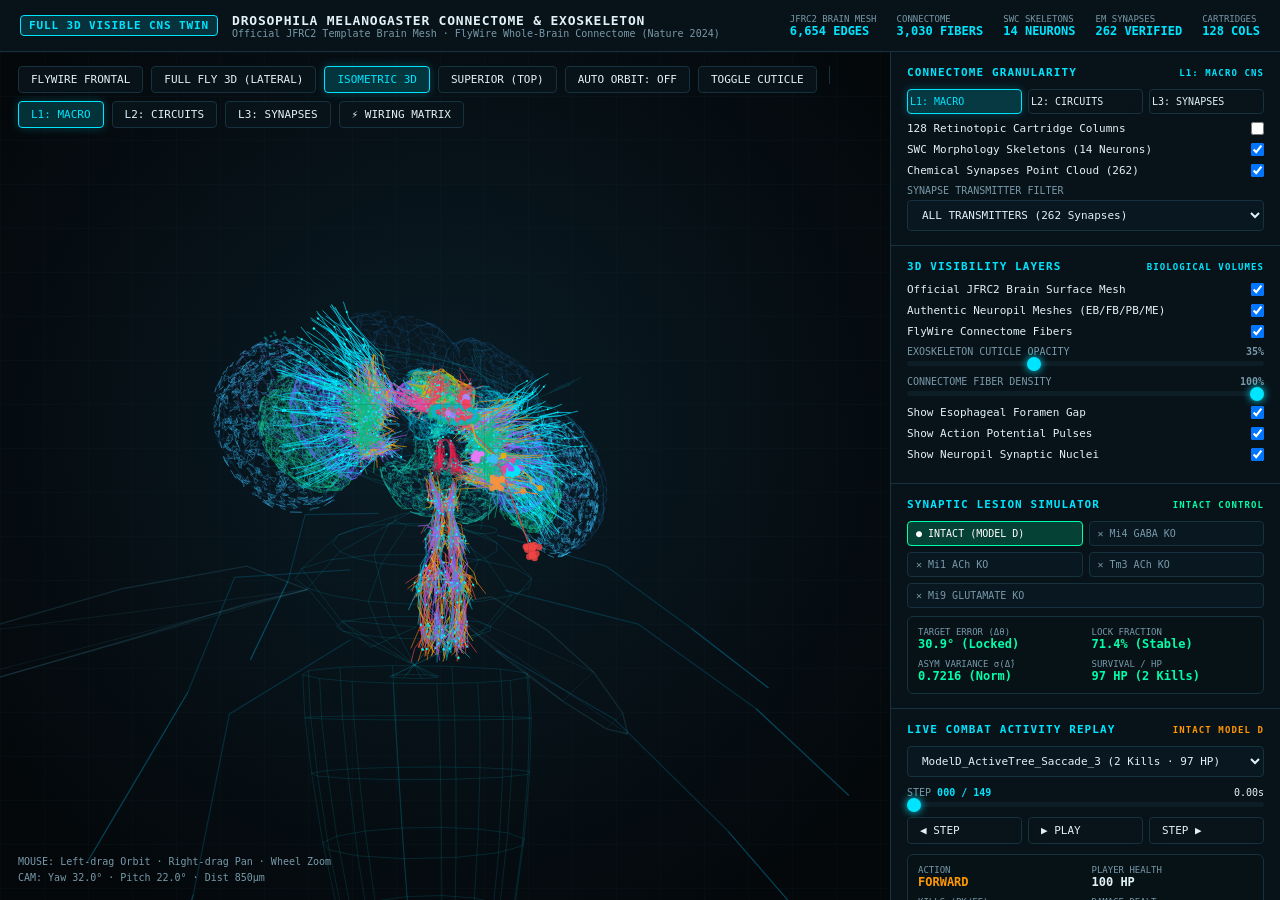
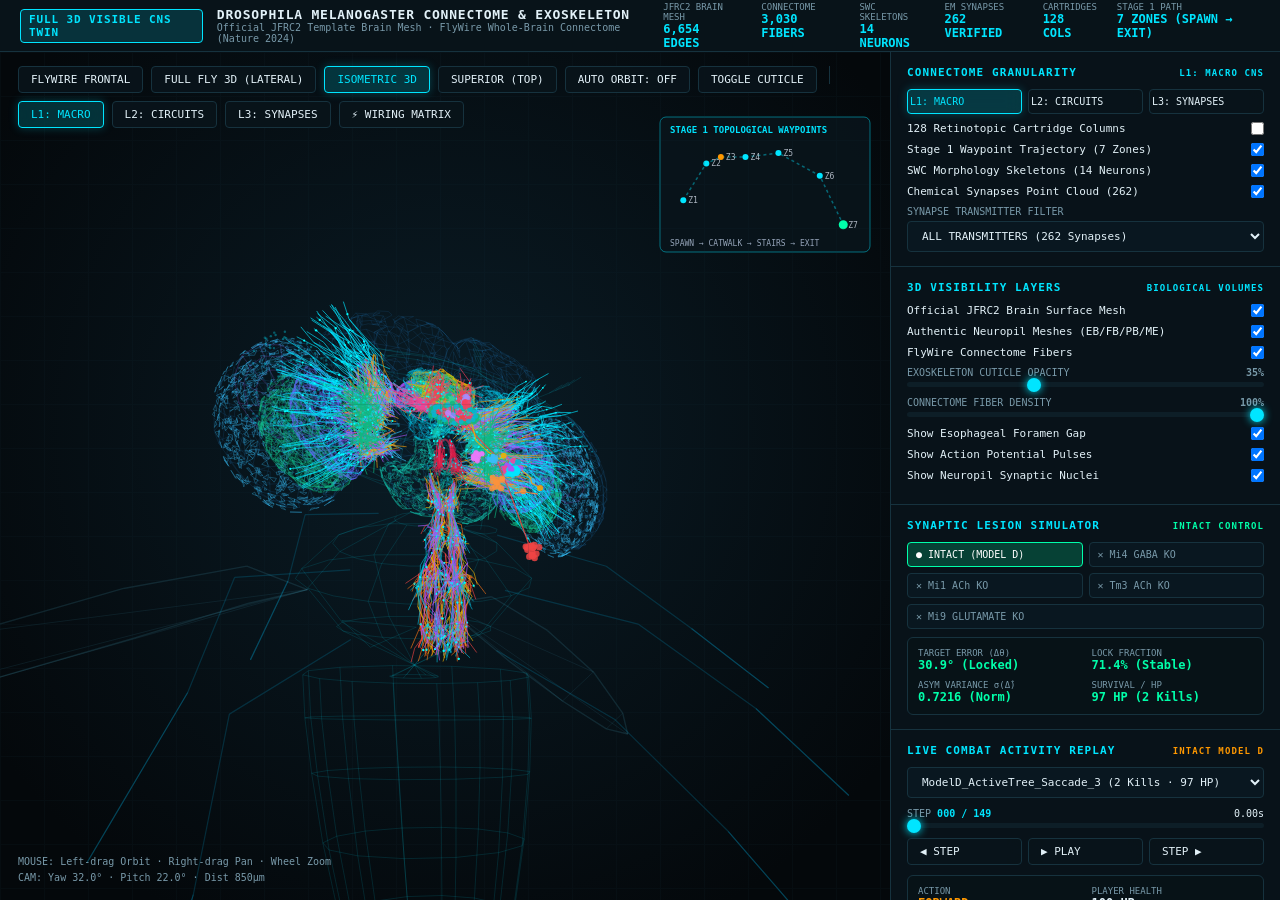
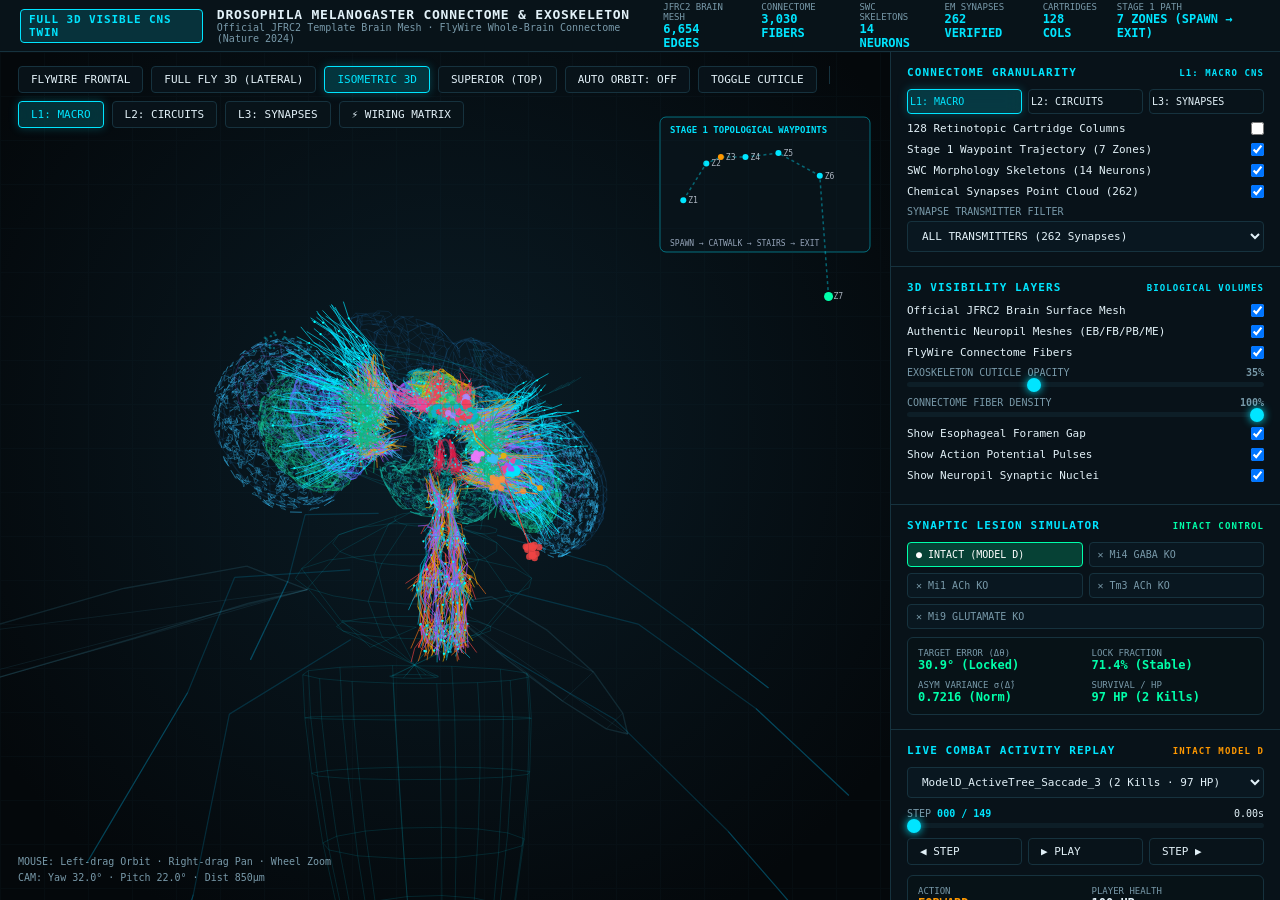
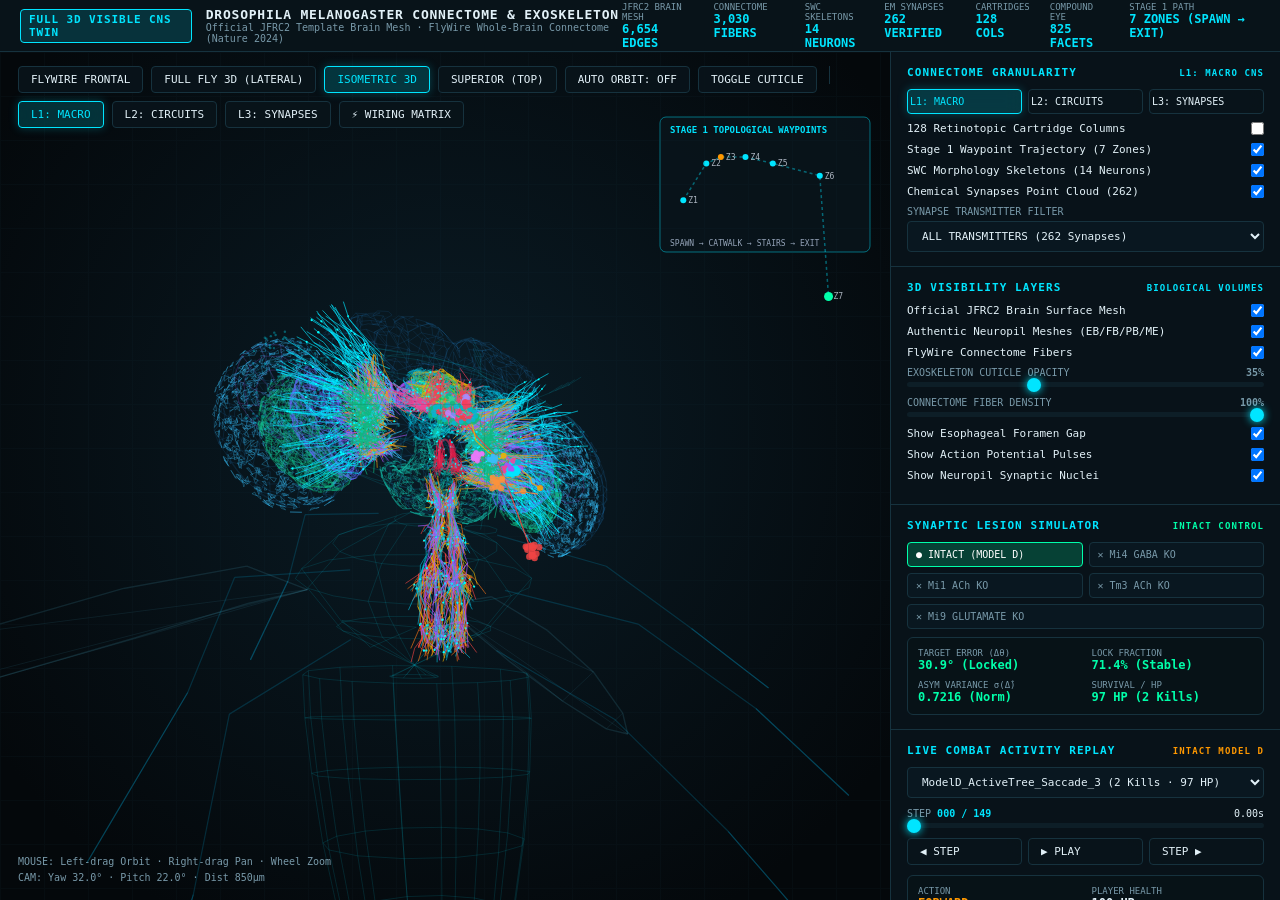
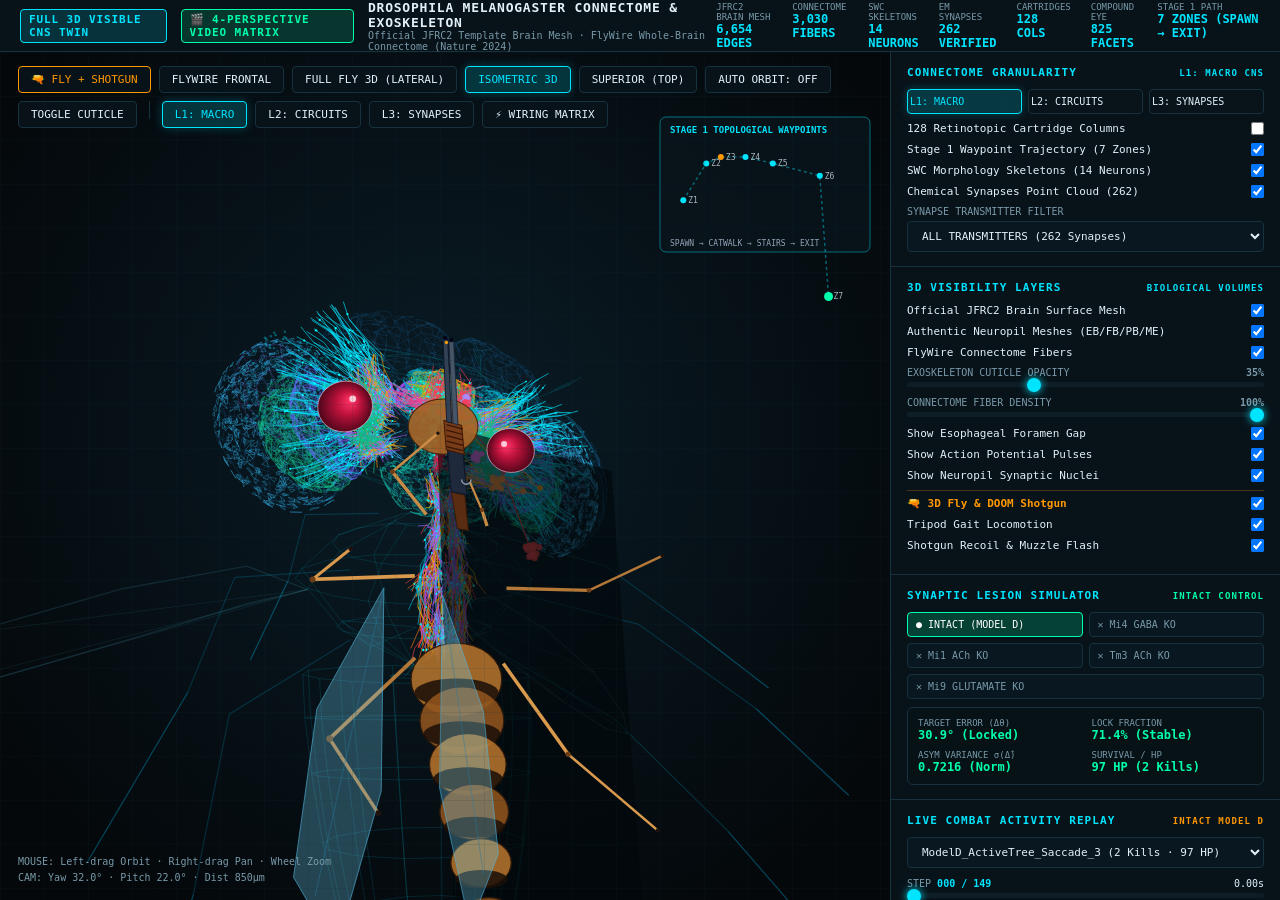
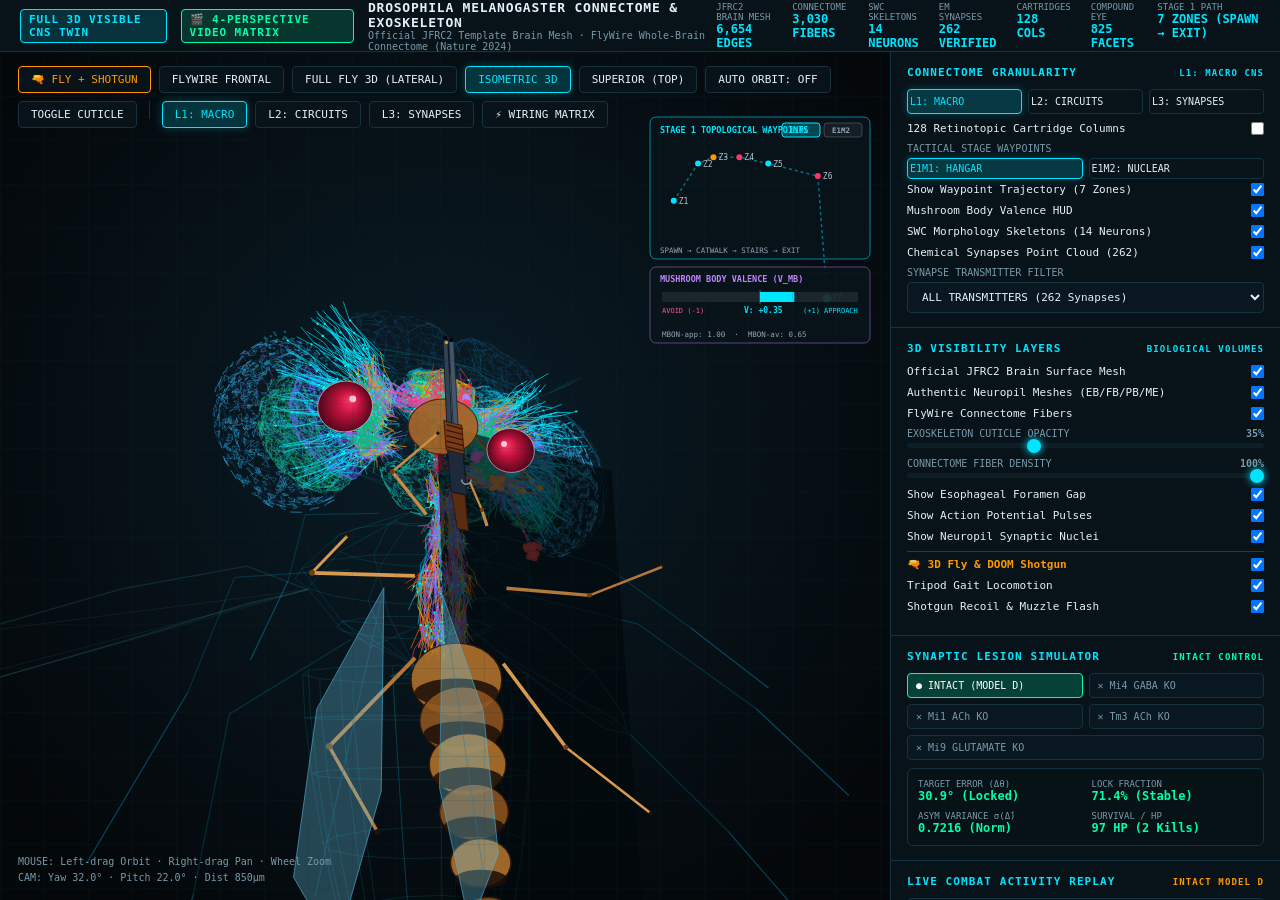
